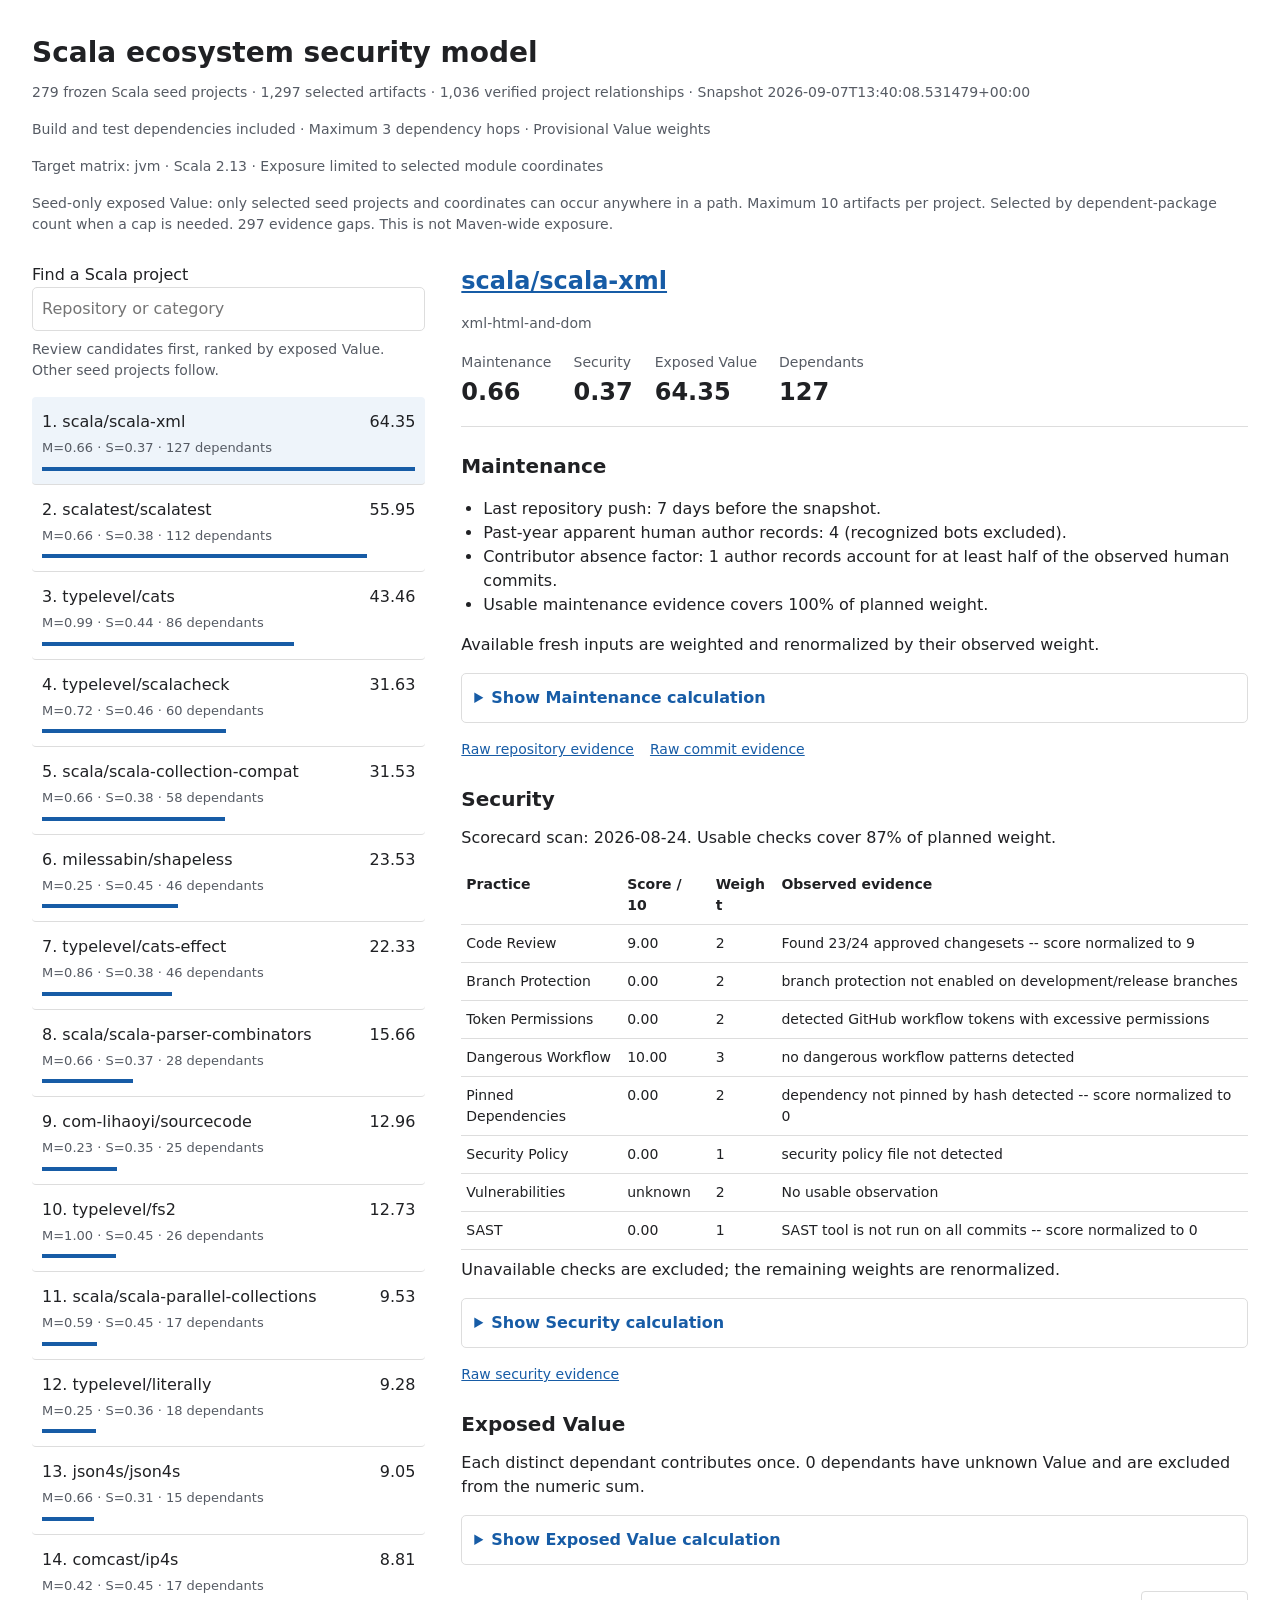
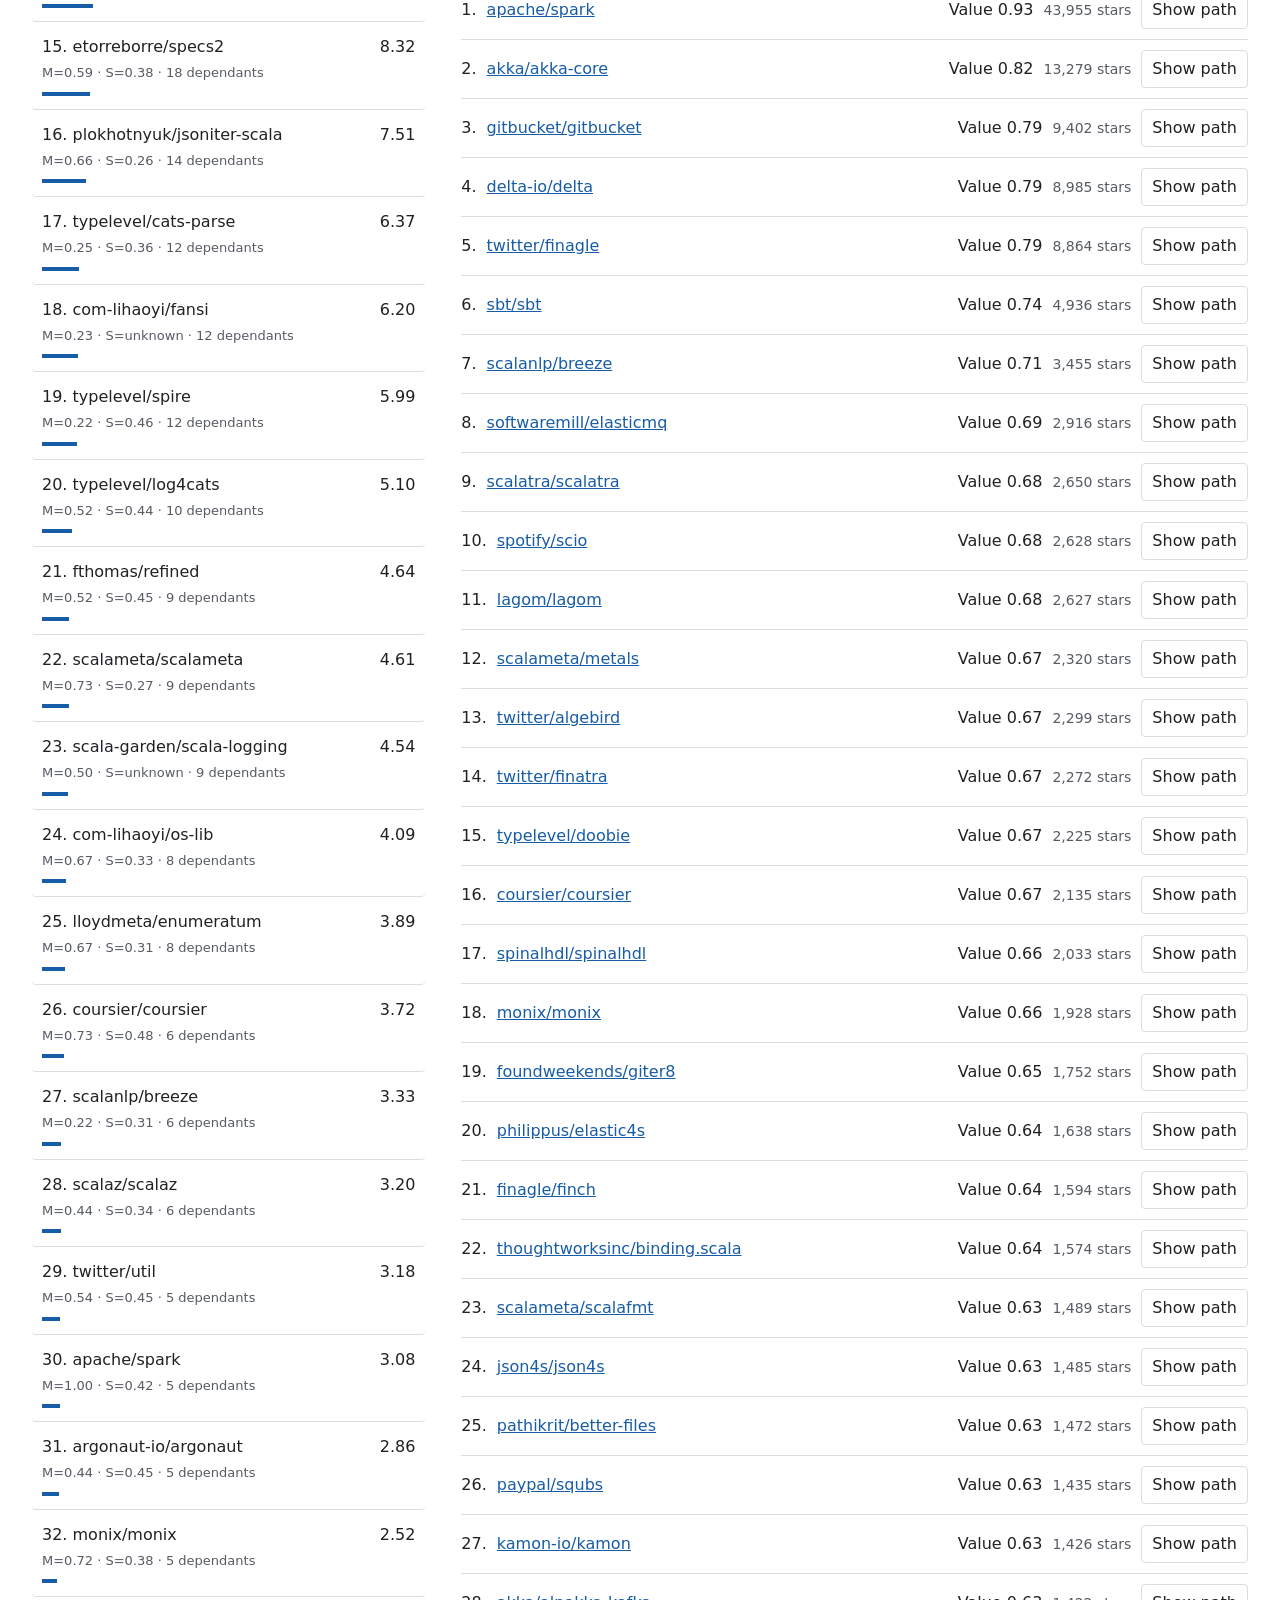
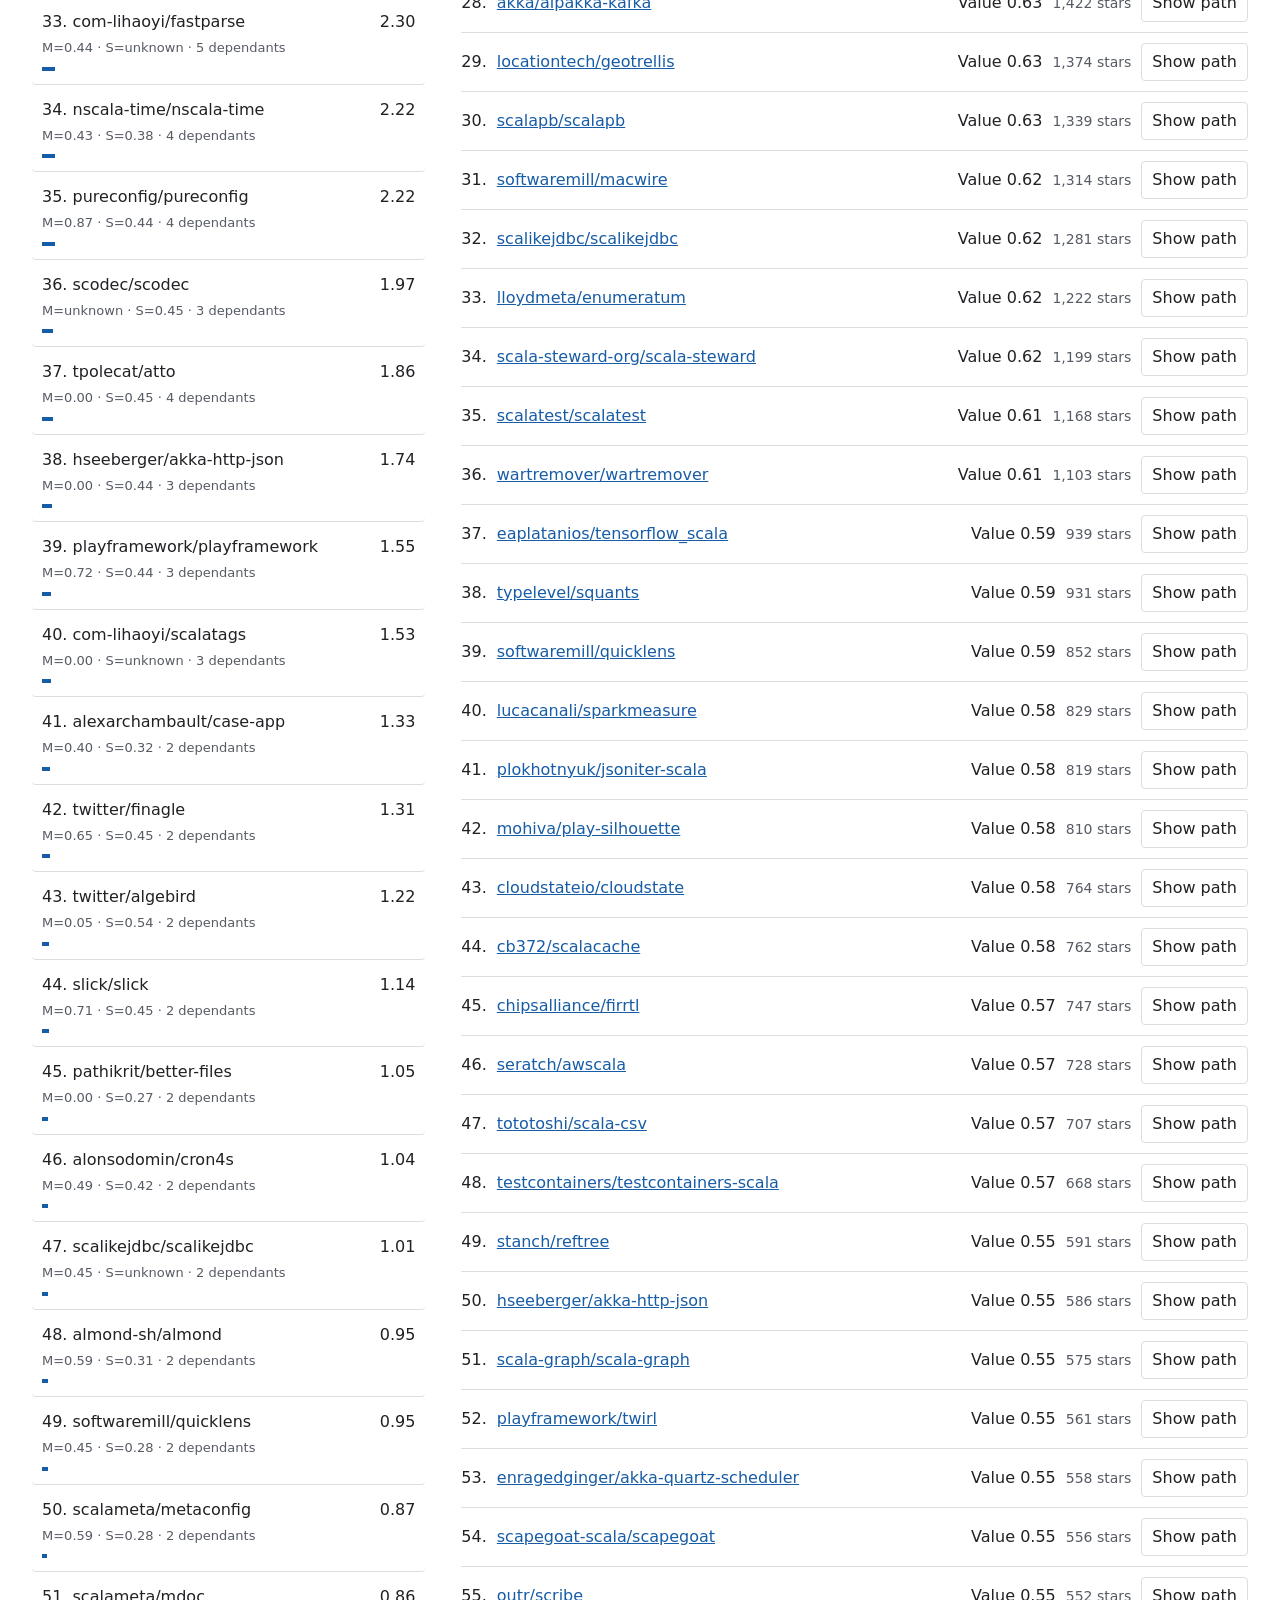
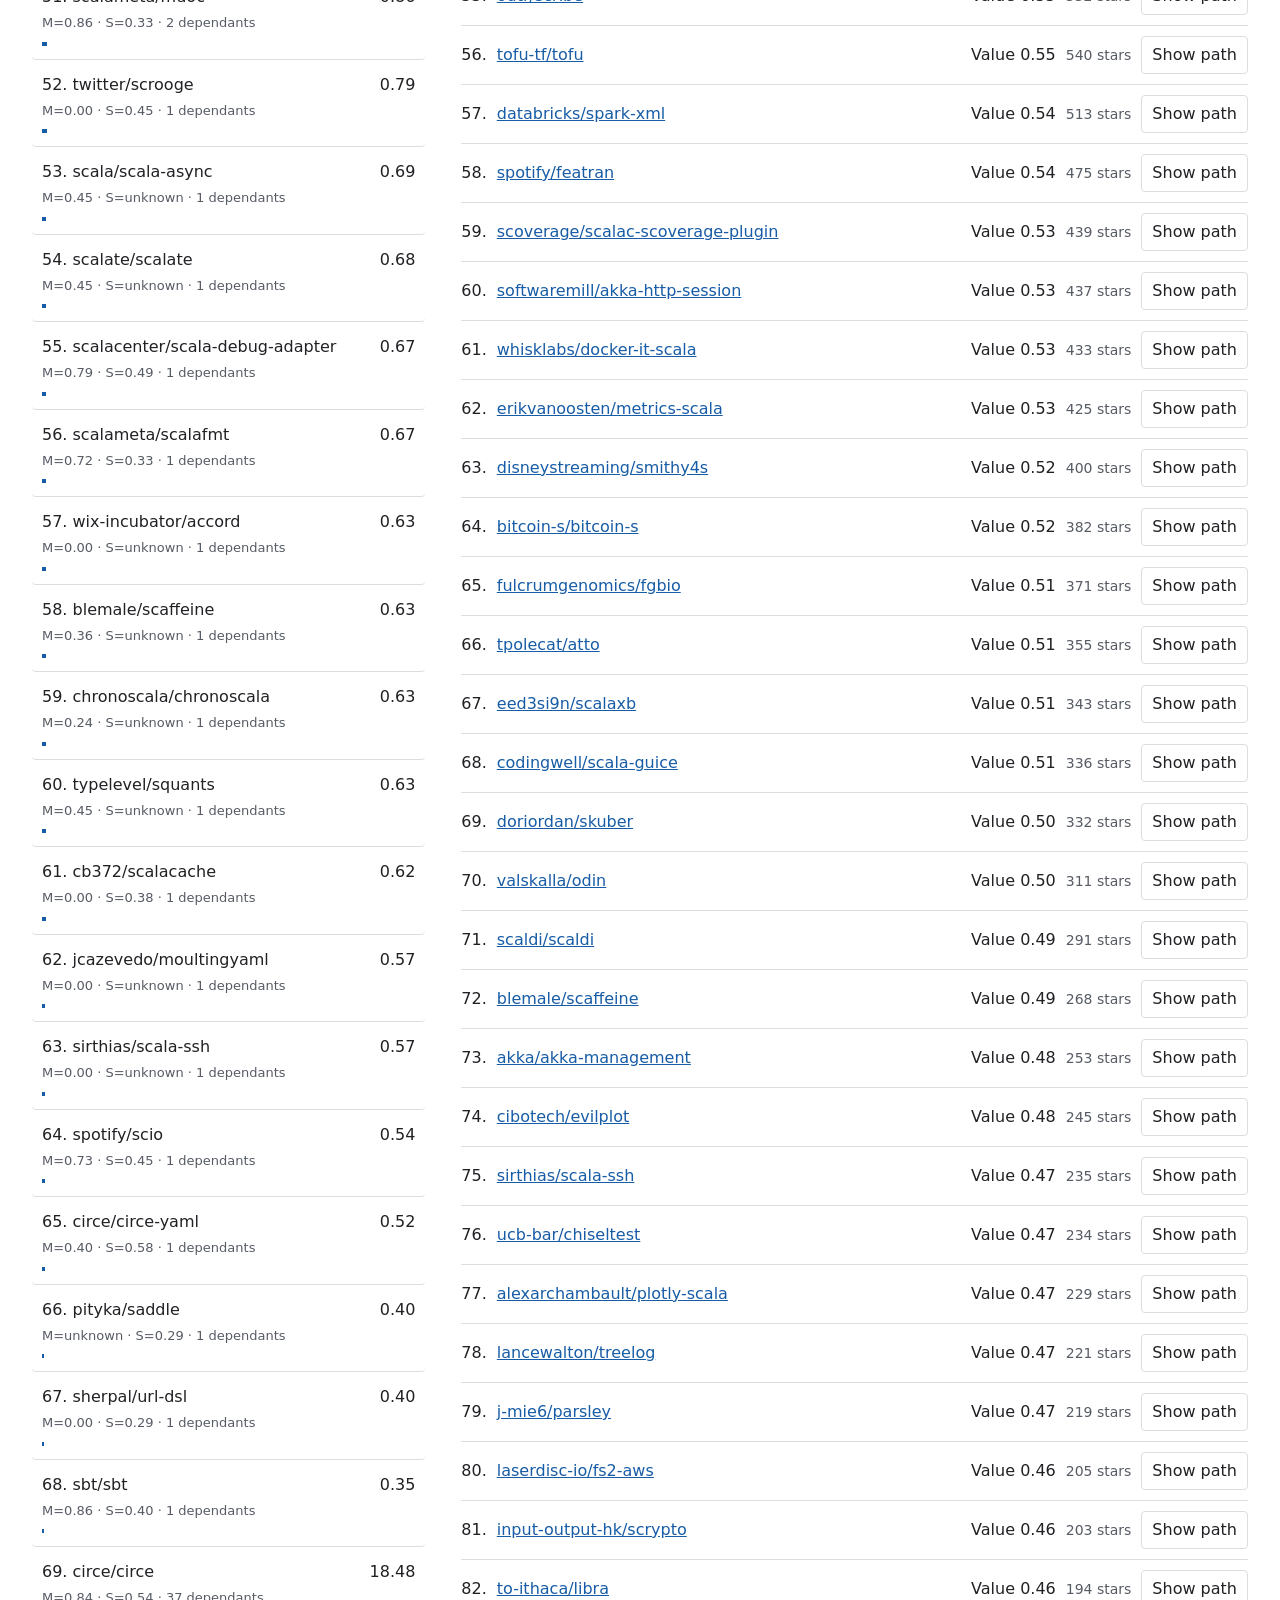
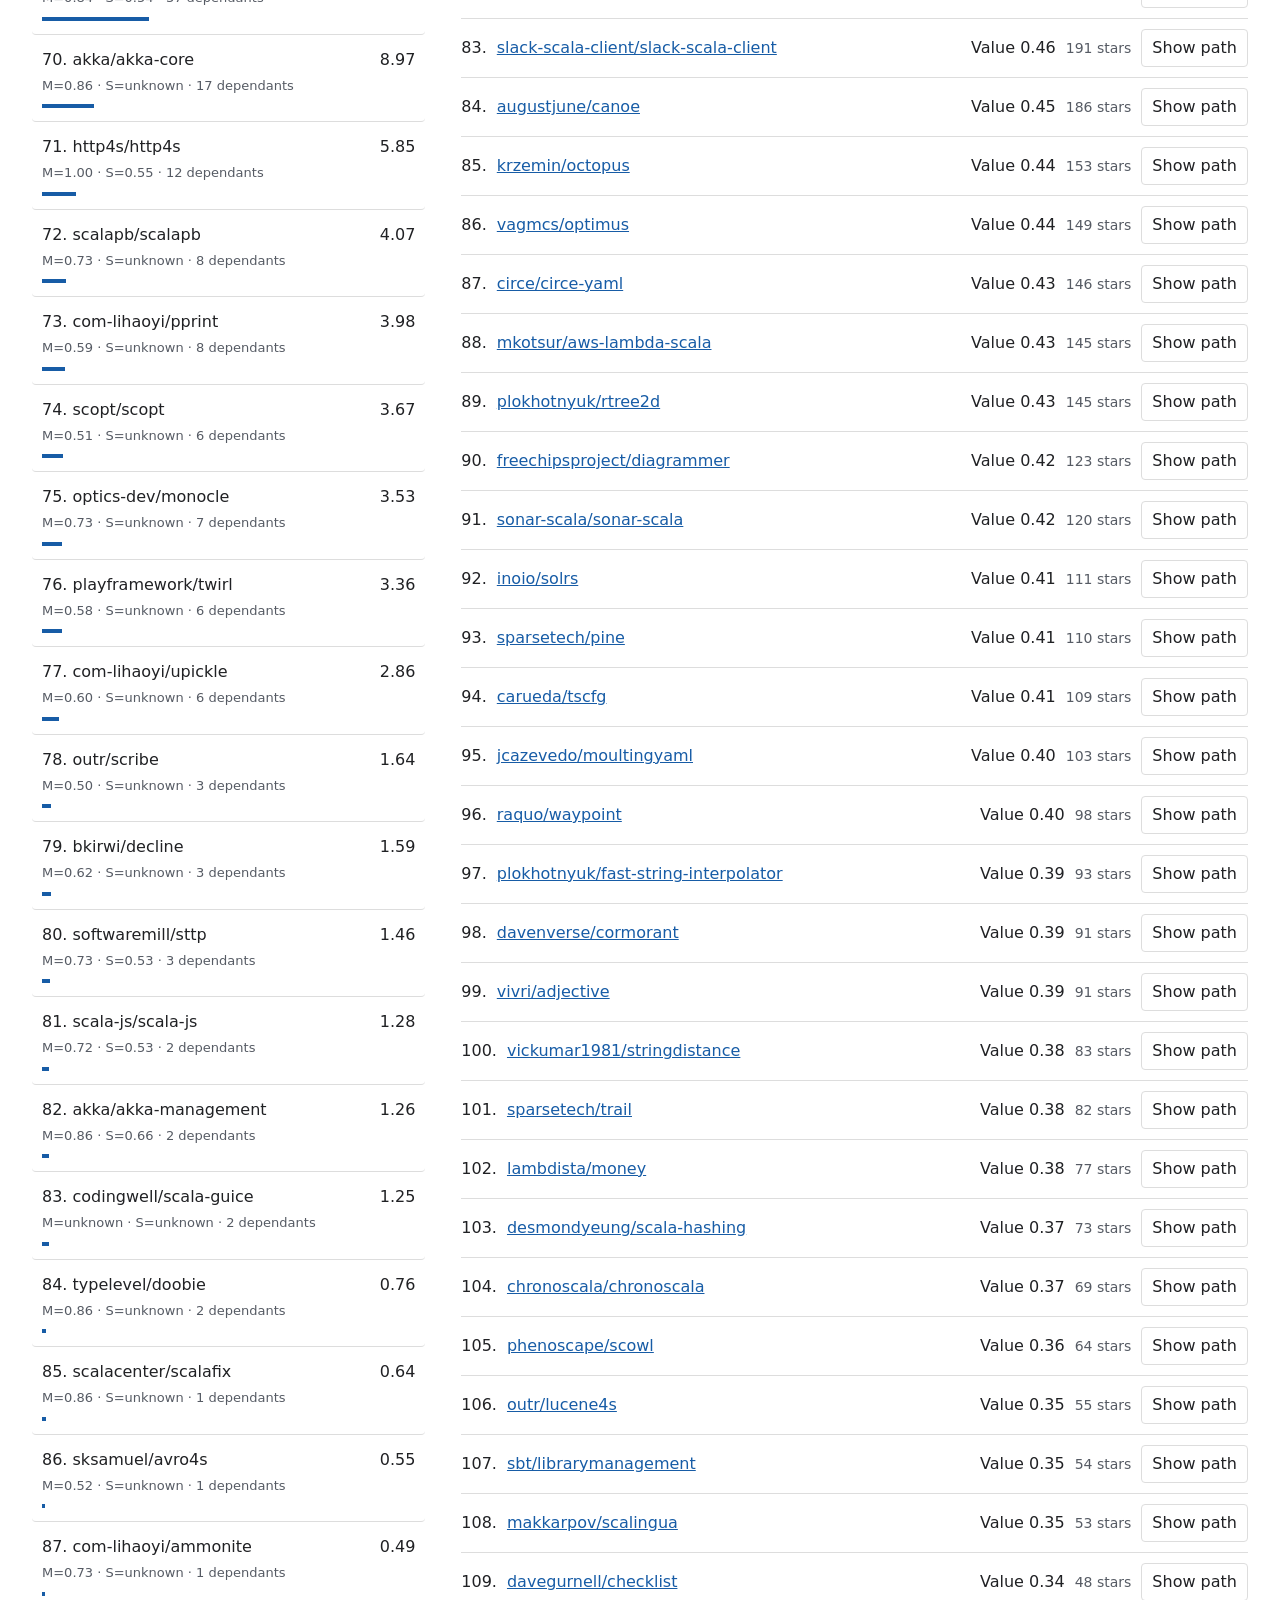
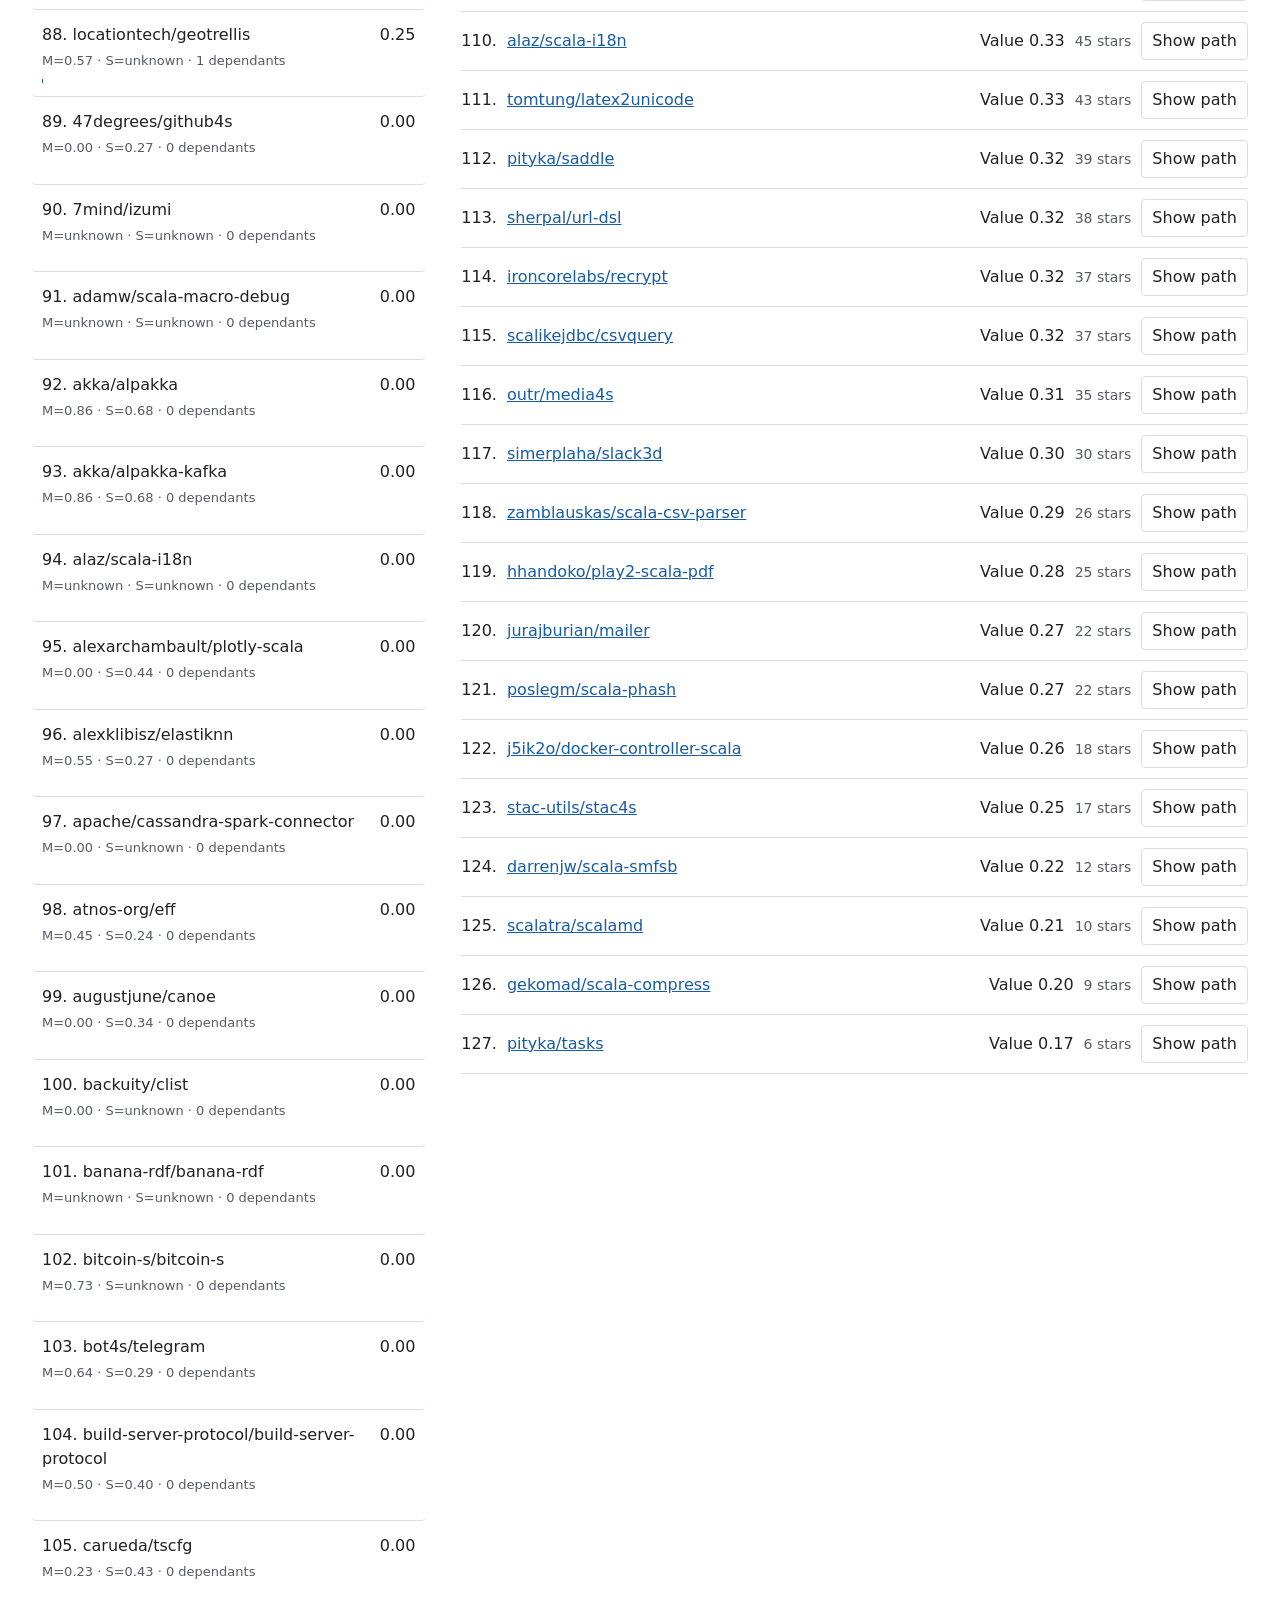
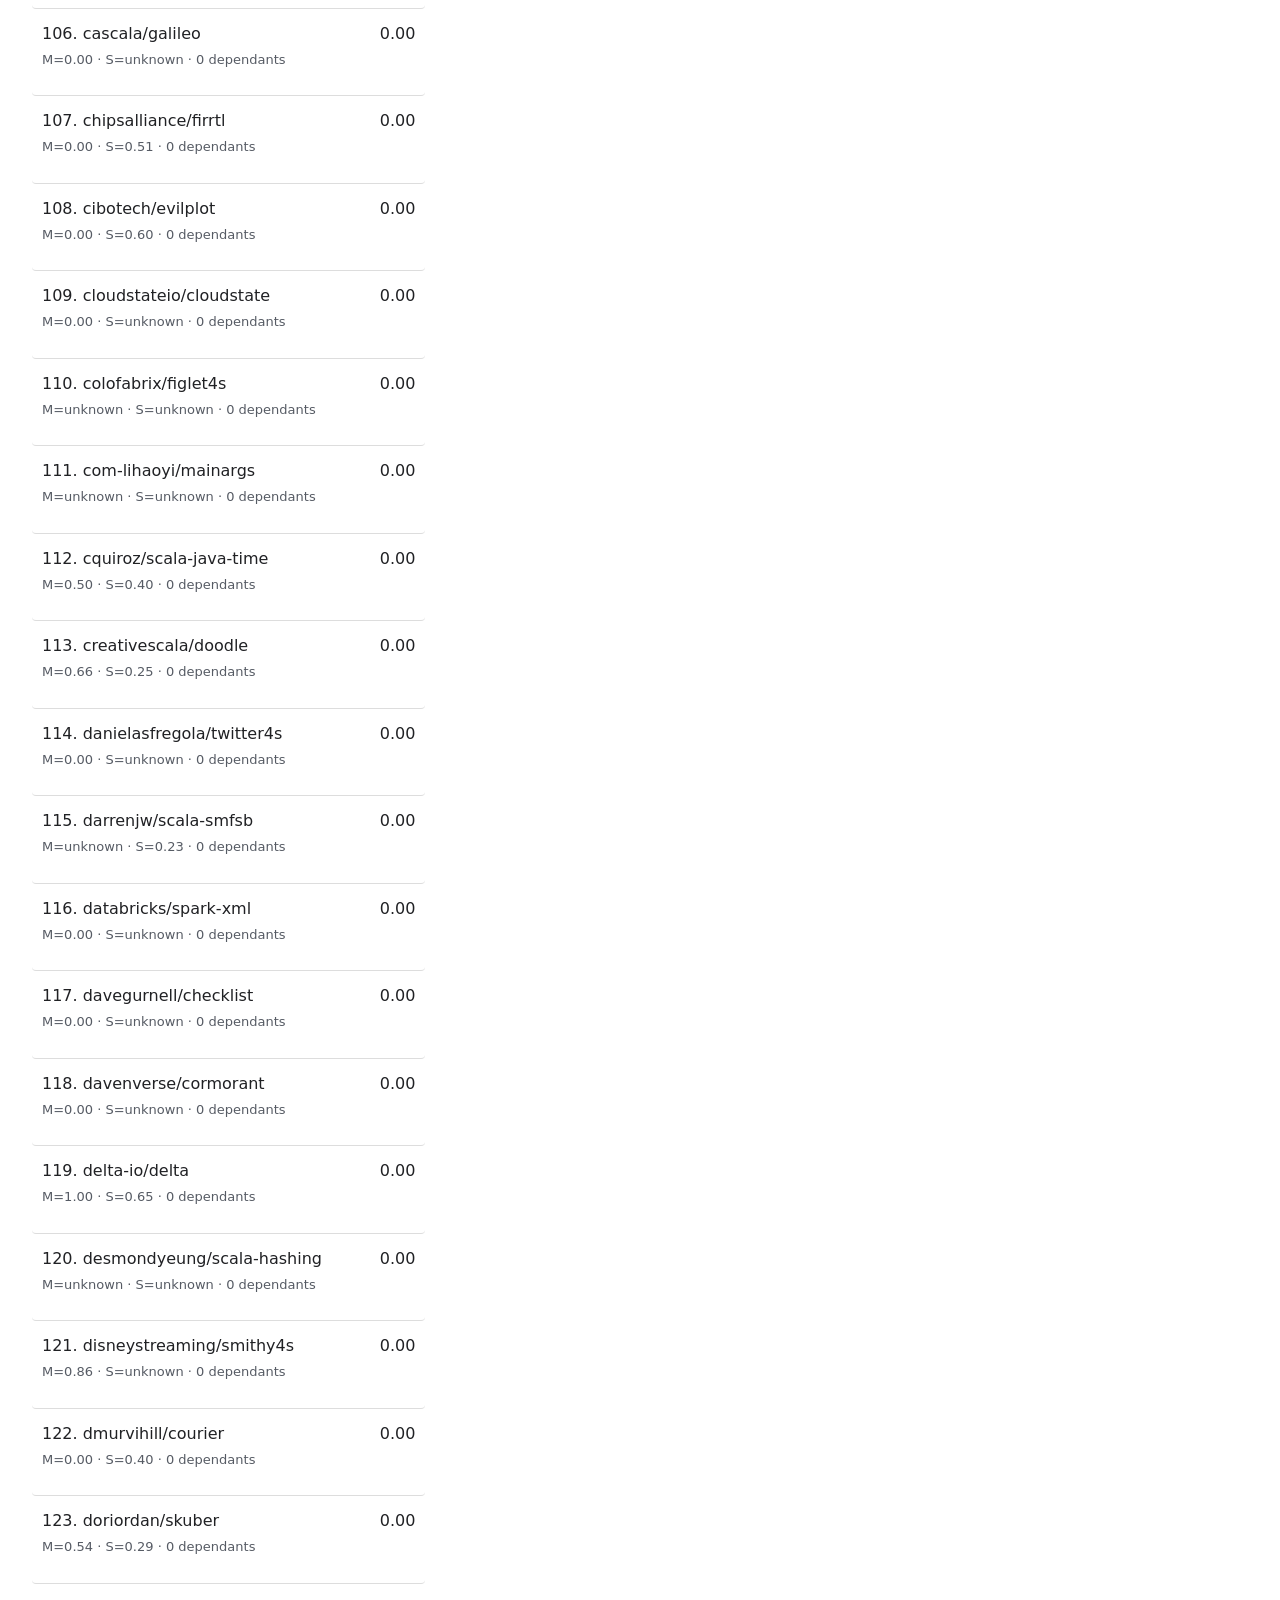
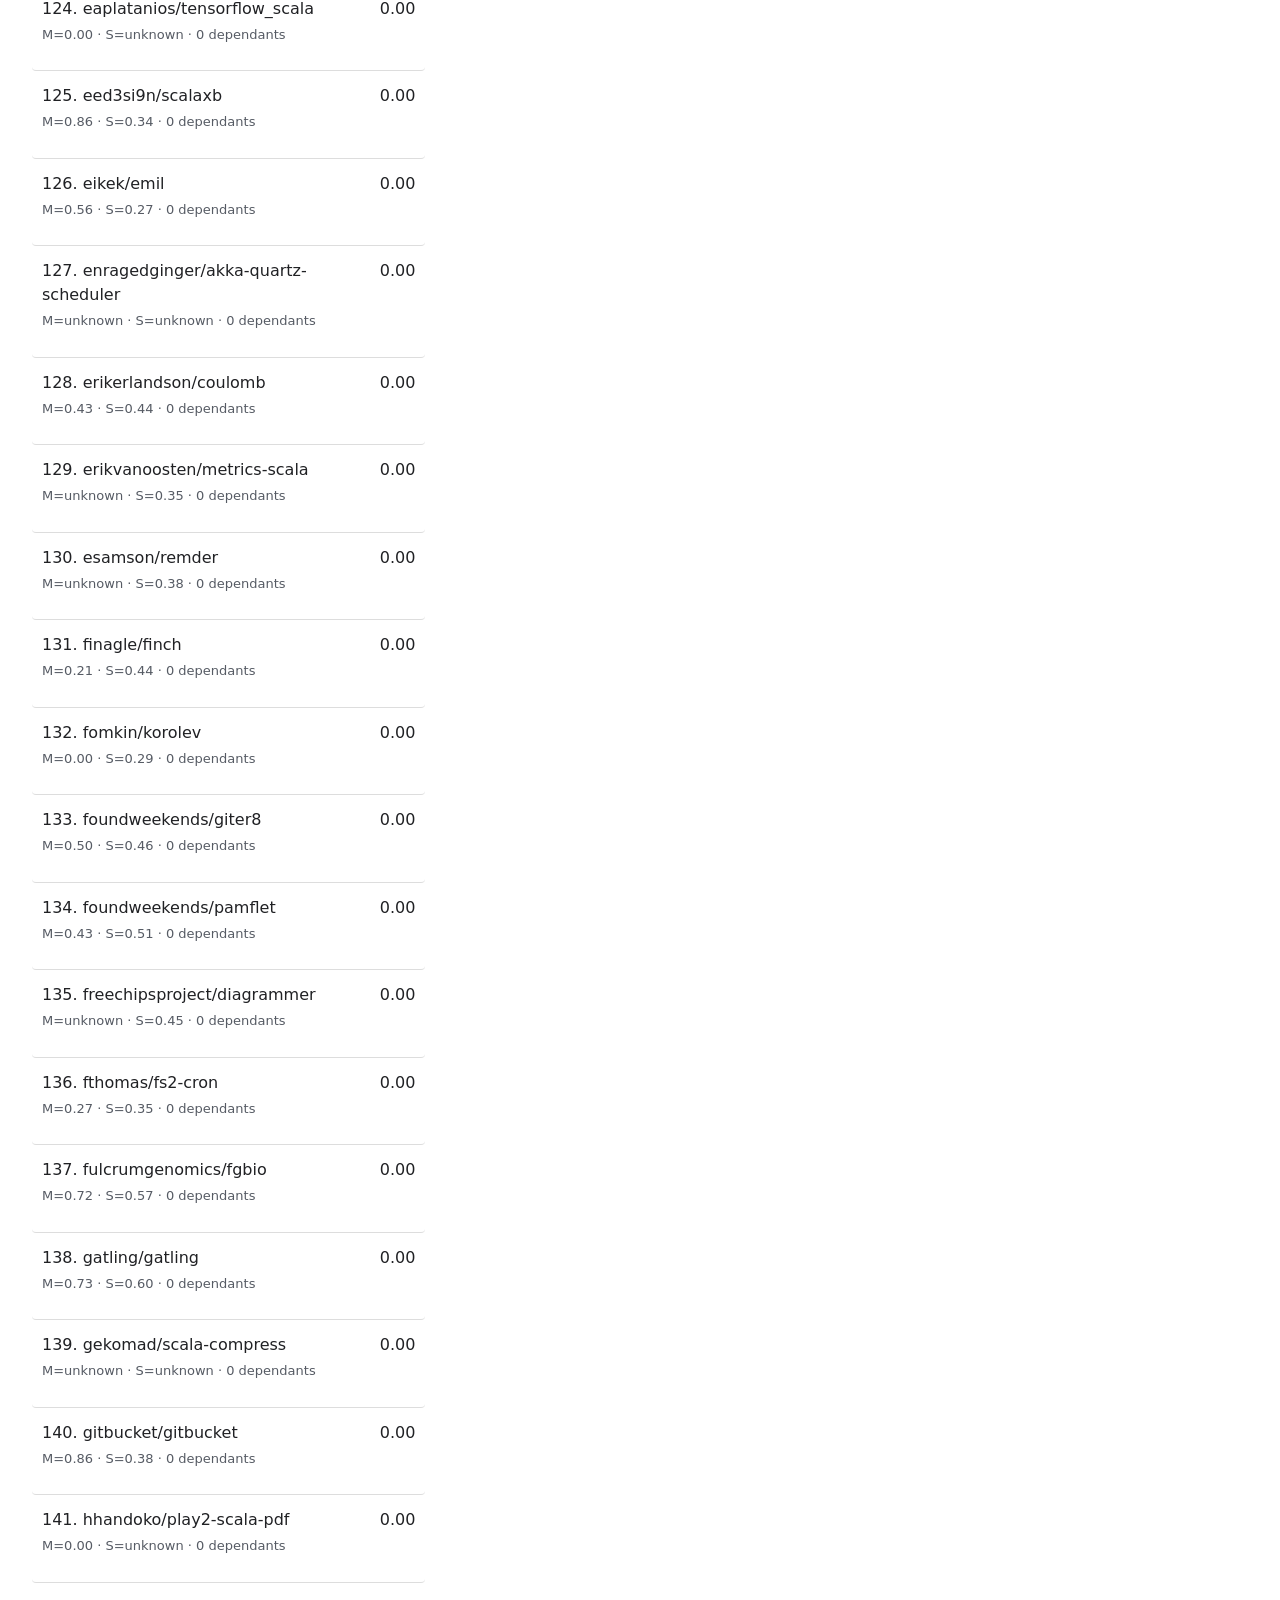
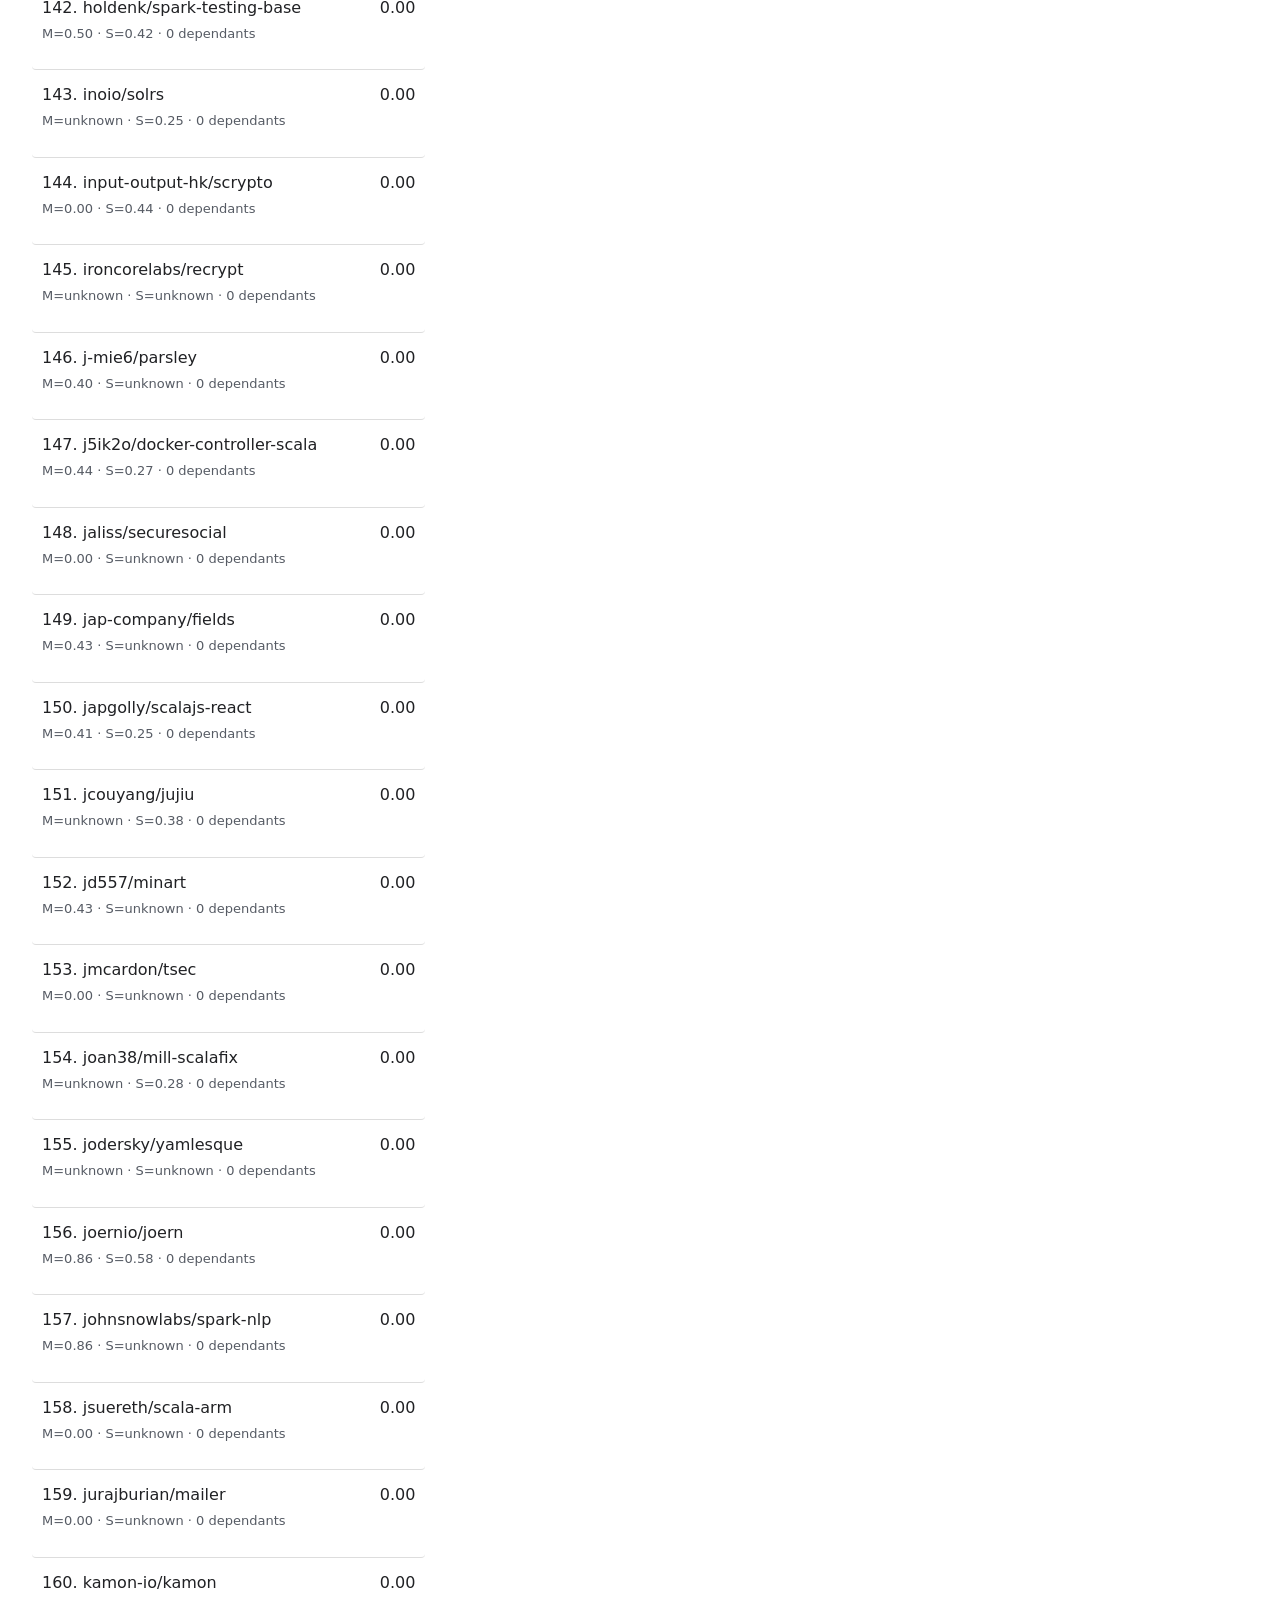
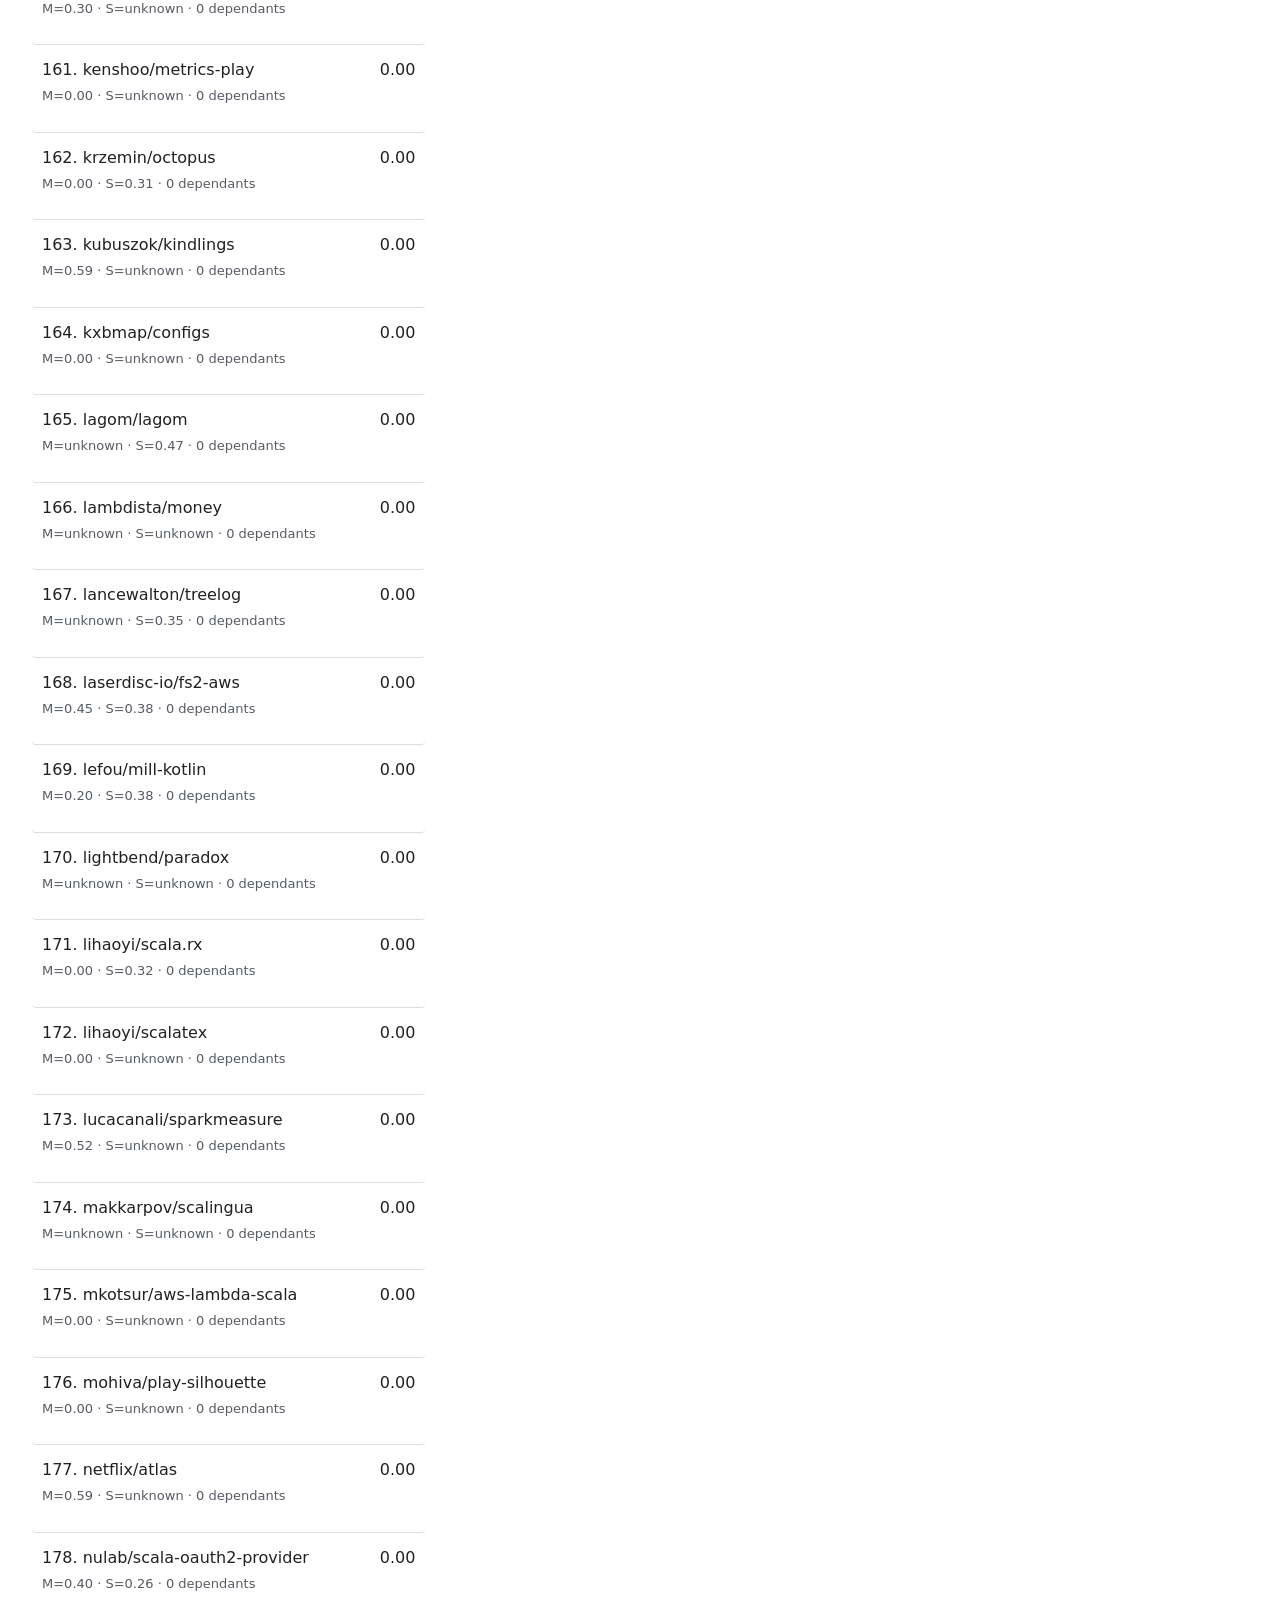
==== site/index.html @ a50b74a7 "Publish reviewed report with GitHub Pages Actions" ====
<!doctype html>
<html lang="en">
<head>
<meta charset="utf-8"><meta name="viewport" content="width=device-width,initial-scale=1">
<meta name="referrer" content="no-referrer">
<title>Scala ecosystem security model</title>
<style>
:root{color-scheme:light dark;--bg:light-dark(#fff,#181818);--fg:light-dark(#202124,#f1f1f1);--muted:light-dark(#565b64,#b7bbc3);--line:light-dark(#ddd,#414141);--accent:light-dark(#175ca6,#82baff);--selected:light-dark(#eef4fa,#253342)}
*{box-sizing:border-box}body{margin:0;background:var(--bg);color:var(--fg);font:16px/1.5 system-ui,sans-serif}main{max-width:1440px;margin:auto;padding:32px}h1{font-size:28px;margin:0 0 8px}h2{font-size:24px;margin:0 0 14px;overflow-wrap:anywhere}h3{font-size:20px;margin:24px 0 12px}p{margin:8px 0 16px}a{color:var(--accent);overflow-wrap:anywhere}button,input{font:inherit;color:inherit}button{cursor:pointer}input{background:var(--bg);border:1px solid var(--line);border-radius:5px;padding:9px;width:100%}.meta,.secondary{color:var(--muted);font-size:14px}.layout{display:grid;grid-template-columns:minmax(240px,1fr) minmax(0,2fr);gap:36px;margin-top:28px}section,aside{min-width:0}.ranking{list-style:none;padding:0}.rank-button{width:100%;text-align:left;background:none;border:0;border-bottom:1px solid var(--line);padding:13px 10px;border-radius:4px}.rank-button[aria-pressed=true]{background:var(--selected)}.rank-line{display:flex;justify-content:space-between;gap:12px}.repo-name{overflow-wrap:anywhere}.bar{height:4px;background:var(--accent);margin-top:9px}.metrics{display:flex;flex-wrap:wrap;gap:22px;border-bottom:1px solid var(--line);padding-bottom:16px}.metrics strong{display:block;font-size:24px;font-variant-numeric:tabular-nums}.metrics span{font-size:14px;color:var(--muted)}.evidence{padding-left:22px}.calculation{margin:16px 0;border:1px solid var(--line);border-radius:5px;padding:12px}.calculation summary{cursor:pointer;color:var(--accent);font-weight:600}.calculation summary:focus-visible{outline:2px solid var(--accent);outline-offset:3px}.symbols{margin:12px 0;padding-left:22px}.formula{overflow-x:auto;padding:10px 0;font-size:18px}math{font-family:math;font-size:1.1em}table{width:100%;border-collapse:collapse;font-size:14px}th,td{padding:8px 5px;border-bottom:1px solid var(--line);text-align:left;vertical-align:top;overflow-wrap:anywhere}.source-links{display:flex;gap:16px;flex-wrap:wrap;margin:14px 0}.beneficiaries{list-style:none;padding:0}.beneficiary{border-bottom:1px solid var(--line);padding:10px 0}.beneficiary-head{cursor:pointer;display:flex;gap:10px;align-items:center;flex-wrap:wrap}.beneficiary-head a{flex:1;min-width:120px}.path-toggle{border:1px solid var(--line);border-radius:4px;background:transparent;padding:6px 10px}.path{padding:12px 0 2px 20px;overflow-wrap:anywhere}.path li{margin-bottom:12px}.number{font-variant-numeric:tabular-nums;white-space:nowrap}.empty{padding:20px 0;color:var(--muted)}footer{margin-top:40px;border-top:1px solid var(--line);padding-top:16px}.category{display:block;color:var(--muted);font-size:13px;margin-top:4px}[hidden]{display:none!important}button:focus-visible,a:focus-visible{outline:2px solid var(--accent);outline-offset:3px}
@media(max-width:760px){main{padding:18px}.layout{grid-template-columns:1fr;gap:22px}.ranking{max-height:330px;overflow-y:auto}h1{font-size:24px}.metrics{gap:18px}table{font-size:13px}.formula{font-size:16px}}
</style>
</head>
<body><main>
<header><h1>Scala ecosystem security model</h1><p class="meta" id="summary"></p><p class="meta">Build and test dependencies included · Maximum 3 dependency hops · Provisional Value weights</p><p class="meta" id="matrix"></p><p class="meta" id="coverage"></p></header>
<div class="layout"><aside aria-label="Ranked Scala projects"><label for="search">Find a Scala project</label><input id="search" type="search" placeholder="Repository or category"><p class="secondary" id="rank-note"></p><ol id="ranking" class="ranking"></ol></aside><section id="detail" aria-live="polite"></section></div>
<footer class="secondary">A curated assessment cohort. Low scores identify evidence for review, not confirmed vulnerabilities. Source data: ecosyste.ms (CC BY-SA 4.0), Scaladex, Maven Central POMs and OpenSSF Scorecard. Snapshot and calculation details are available in the accompanying methodology.</footer>
</main>
<script id="data" type="application/json">{"projects":[["47degrees/github4s",231,0.4730971860532399],["7mind/izumi",629,0.5598676235983088],["adamw/scala-macro-debug",81,0.38276243801517623],["akka/akka-core",13279,0.8246388987377344],["akka/akka-management",253,0.48096632556403407],["akka/alpakka",1268,0.6206917852956019],["akka/alpakka-kafka",1422,0.6306404322522761],["alaz/scala-i18n",45,0.33255127748738955],["alexarchambault/case-app",311,0.4988304855272004],["alexarchambault/plotly-scala",229,0.47234515693177953],["alexklibisz/elastiknn",395,0.5195385859218767],["almond-sh/almond",1625,0.6422235504261108],["alonsodomin/cron4s",130,0.4234538913256152],["apache/cassandra-spark-connector",1955,0.6582731983243401],["apache/spark",43955,0.9286028263723],["argonaut-io/argonaut",544,0.5472788250973576],["atnos-org/eff",587,0.5538749841279346],["augustjune/canoe",186,0.4543679266503065],["backuity/clist",105,0.4050608212233542],["banana-rdf/banana-rdf",298,0.4951338075992754],["bitcoin-s/bitcoin-s",382,0.5166393060487687],["bkirwi/decline",678,0.5663734629128208],["blemale/scaffeine",268,0.4859500339117556],["bot4s/telegram",432,0.5272971212685029],["build-server-protocol/build-server-protocol",546,0.5475969896323625],["carueda/tscfg",109,0.40827818240749475],["cascala/galileo",72,0.3726642483336563],["cb372/scalacache",762,0.5765044068481144],["chipsalliance/firrtl",747,0.5747798203279799],["chronoscala/chronoscala",69,0.3690192874783735],["cibotech/evilplot",245,0.47818660607514385],["circe/circe",2541,0.6810345177074895],["circe/circe-yaml",146,0.4334630904502611],["cloudstateio/cloudstate",764,0.5767317860903637],["codingwell/scala-guice",336,0.5055255410825572],["colofabrix/figlet4s",38,0.3182126450106902],["com-lihaoyi/ammonite",2630,0.6840235754847827],["com-lihaoyi/fansi",237,0.475314978560022],["com-lihaoyi/fastparse",1135,0.6110751355045351],["com-lihaoyi/mainargs",213,0.466082349837877],["com-lihaoyi/os-lib",739,0.573845845512519],["com-lihaoyi/pprint",248,0.47923945315912847],["com-lihaoyi/scalatags",773,0.57774769031382],["com-lihaoyi/sourcecode",543,0.5471193047202221],["com-lihaoyi/upickle",766,0.5769585716524539],["comcast/ip4s",232,0.4734707729557719],["coursier/coursier",2135,0.6659196712637185],["cquiroz/scala-java-time",130,0.4234538913256152],["creativescala/doodle",348,0.5085646436604078],["danielasfregola/twitter4s",256,0.4819862060204529],["darrenjw/scala-smfsb",12,0.22278847695072257],["databricks/spark-xml",513,0.5421921528592896],["davegurnell/checklist",48,0.3380389223902935],["davenverse/cormorant",91,0.3927572243262263],["delta-io/delta",8985,0.7907125960506008],["desmondyeung/scala-hashing",73,0.3738460192292924],["disneystreaming/smithy4s",400,0.5206284223141956],["dmurvihill/courier",221,0.46927018728925995],["doriordan/skuber",332,0.5044884085103909],["eaplatanios/tensorflow_scala",939,0.5946250542377625],["eed3si9n/scalaxb",343,0.5073112478715581],["eikek/emil",50,0.3415137385860061],["enragedginger/akka-quartz-scheduler",558,0.5494818843057705],["erikerlandson/coulomb",152,0.43693790664597376],["erikvanoosten/metrics-scala",425,0.5258814630479925],["esamson/remder",2,0.09542416805996766],["etorreborre/specs2",734,0.573256969894651],["finagle/finch",1594,0.6405515811053877],["fomkin/korolev",574,0.5519330895373328],["foundweekends/giter8",1752,0.6487558197194312],["foundweekends/pamflet",123,0.41868397336998675],["freechipsproject/diagrammer",123,0.41868397336998675],["fthomas/fs2-cron",137,0.4279754455473572],["fthomas/refined",1733,0.6478092559508812],["fulcrumgenomics/fgbio",371,0.5141081414299543],["gatling/gatling",6954,0.7684587593941528],["gekomad/scala-compress",9,0.1999998262832267],["gitbucket/gitbucket",9402,0.7946525969986811],["hhandoko/play2-scala-pdf",25,0.2829944237895593],["holdenk/spark-testing-base",1555,0.6384013640251273],["hseeberger/akka-http-json",586,0.5537271392906455],["http4s/http4s",2624,0.6838252675882843],["inoio/solrs",111,0.4098432485504936],["input-output-hk/scrypto",203,0.46192563226367955],["ironcorelabs/recrypt",37,0.3159564448884531],["j-mie6/parsley",219,0.4684841292463315],["j5ik2o/docker-controller-scala",18,0.25575049804961636],["jaliss/securesocial",1186,0.6148896097072597],["jap-company/fields",49,0.3397937057276167],["japgolly/scalajs-react",1657,0.6439163459470157],["jcazevedo/moultingyaml",103,0.4034063174672327],["jcouyang/jujiu",58,0.3541700947017314],["jd557/minart",62,0.359867797315082],["jmcardon/tsec",350,0.5090609811306255],["joan38/mill-scalafix",39,0.3204117199609002],["jodersky/yamlesque",6,0.16901946119514674],["joernio/joern",3467,0.708015202789718],["johnsnowlabs/spark-nlp",4159,0.7238180374281329],["json4s/json4s",1485,0.6344032108520389],["jsuereth/scala-arm",543,0.5471193047202221],["jurajburian/mailer",22,0.2723453306485528],["kamon-io/kamon",1426,0.6308842466465752],["kenshoo/metrics-play",162,0.442437136586699],["krzemin/octopus",153,0.4375037641582515],["kubuszok/kindlings",68,0.3677694987085205],["kxbmap/configs",164,0.4434964036286256],["lagom/lagom",2627,0.683924478131265],["lambdista/money",77,0.3784185918495269],["lancewalton/treelog",221,0.46927018728925995],["laserdisc-io/fs2-aws",205,0.46277304211628334],["lefou/mill-kotlin",30,0.2982720796923133],["lightbend/paradox",251,0.48027969099275547],["lihaoyi/scala.rx",986,0.5988629103708134],["lihaoyi/scalatex",292,0.4933730955345388],["lloydmeta/enumeratum",1222,0.6174847550694952],["locationtech/geotrellis",1374,0.6276599944574379],["lucacanali/sparkmeasure",829,0.5838151113823875],["makkarpov/scalingua",53,0.3464784510187397],["milessabin/shapeless",3400,0.7063207128872357],["mkotsur/aws-lambda-scala",145,0.43287019517249303],["mohiva/play-silhouette",810,0.581803665496515],["monix/monix",1928,0.6570658748114631],["netflix/atlas",3564,0.710411289785256],["nscala-time/nscala-time",866,0.5876033091120445],["nulab/scala-oauth2-provider",541,0.5467993823661431],["optics-dev/monocle",1698,0.6460381146350382],["outr/lucene4s",55,0.34963730171165697],["outr/media4s",35,0.31126022979760876],["outr/scribe",552,0.5485445498035798],["pathikrit/better-files",1472,0.6336399989985678],["paypal/squbs",1435,0.6314303395305741],["phenoscape/scowl",64,0.3625823563951125],["philippus/elastic4s",1638,0.6429152322878166],["philwalk/pallet",0,0.0],["pityka/nspl",101,0.4017196854248428],["pityka/pairwisealignment",3,0.12041189367767345],["pityka/saddle",39,0.3204117199609002],["pityka/tasks",6,0.16901946119514674],["playframework/play-mailer",252,0.4806236867728208],["playframework/playframework",12621,0.8202249227329979],["playframework/twirl",561,0.5499467854384921],["plokhotnyuk/fast-string-interpolator",93,0.3946252279545357],["plokhotnyuk/jsoniter-scala",819,0.5827622642984028],["plokhotnyuk/rtree2d",145,0.43287019517249303],["poslegm/scala-phash",22,0.2723453306485528],["profunktor/http4s-jwt-auth",130,0.4234538913256152],["pureconfig/pureconfig",1539,0.6375035904414782],["purplekingdomgames/indigo",713,0.5707391466199896],["raquo/waypoint",98,0.3991266922442033],["rtyley/bfg-repo-cleaner",12180,0.8171358788872654],["ruippeixotog/scala-scraper",732,0.573020297211608],["sake92/hepek",112,0.41061533204252143],["sake92/scalajs-router",5,0.15563011489880438],["sake92/stone",5,0.15563011489880438],["sbt/librarymanagement",54,0.348072235568658],["sbt/sbt",4936,0.7386919838274095],["sbt/zinc",351,0.5093080903184516],["scala-garden/mima",481,0.5366089415574958],["scala-garden/scala-logging",924,0.5932278312792355],["scala-graph/scala-graph",575,0.5520840171529556],["scala-js/scala-js",4710,0.7346219827662902],["scala-native/scala-native",4687,0.7341968828898856],["scala-steward-org/scala-steward",1199,0.6158357143040946],["scala-thera/thera",52,0.3448548743845175],["scala/scala",14572,0.8327090697020704],["scala/scala-async",1161,0.6130406931331444],["scala/scala-collection-compat",210,0.4648560872926902],["scala/scala-collection-contrib",112,0.41061533204252143],["scala/scala-parallel-collections",219,0.4684841292463315],["scala/scala-parser-combinators",678,0.5663734629128208],["scala/scala-xml",319,0.5010295604774103],["scala/scala3",6297,0.7598398712748784],["scala/toolkit",95,0.3964539022541513],["scalacenter/scala-debug-adapter",66,0.36521464332034276],["scalacenter/scalac-profiling",131,0.42411441786190907],["scalacenter/scalafix",874,0.5884010995283167],["scalafx/scalafx",701,0.5692669279694622],["scalalandio/chimney",1255,0.6197973895337548],["scalalandio/pulp",31,0.3010297341941836],["scalameta/mdoc",402,0.5210605566430357],["scalameta/metabrowse",109,0.40827818240749475],["scalameta/metaconfig",44,0.33064221556432527],["scalameta/metals",2320,0.6731344434169582],["scalameta/scalafmt",1489,0.6346367024467752],["scalameta/scalameta",1155,0.6125910347297504],["scalanlp/breeze",3455,0.70771413205176],["scalapb/scalapb",1339,0.6254204164424062],["scalate/scalate",607,0.5567802322438],["scalatest/scalatest",1168,0.6135623693015301],["scalatra/scalamd",10,0.208278356124268],["scalatra/scalatra",2650,0.6846813508429271],["scalaz/scalaz",4673,0.7339371041247603],["scaldi/scaldi",291,0.49307614201132977],["scalikejdbc/csvquery",37,0.3159564448884531],["scalikejdbc/scalikejdbc",1281,0.6215770651442802],["scapegoat-scala/scapegoat",556,0.5491705620336413],["scodec/scodec",816,0.5824439054046643],["scopt/scopt",1443,0.6319128897769062],["scoverage/scalac-scoverage-plugin",439,0.5286900760851682],["seratch/awscala",728,0.5725450083598059],["shadaj/slinky",671,0.565473363449298],["sherpal/url-dsl",38,0.3182126450106902],["simerplaha/slack3d",30,0.2982720796923133],["simplexspatial/osm4scala",89,0.390848162403162],["sirthias/scala-ssh",235,0.4745819883794049],["sirthias/spliff",60,0.3570656568604152],["sksamuel/avro4s",730,0.5727829778810863],["slack-scala-client/slack-scala-client",191,0.456659849092988],["slick/slick",2664,0.685138847571452],["softwaremill/akka-http-session",437,0.5282943632324607],["softwaremill/elasticmq",2916,0.6929866839067704],["softwaremill/macwire",1314,0.6237846087554374],["softwaremill/quicklens",852,0.5861892970784962],["softwaremill/sttp",1502,0.6353912442263187],["sonar-scala/sonar-scala",120,0.416556712248536],["sovt/spata",38,0.3182126450106902],["sparsetech/pine",110,0.4090642404504232],["sparsetech/trail",82,0.3838152850991609],["spinalhdl/spinalhdl",2033,0.6616696150012934],["spinoco/fs2-mail",44,0.33064221556432527],["spotify/featran",475,0.5355209253988586],["spotify/scio",2628,0.6839575231462866],["springernature/fs2-pdf",13,0.22922540803398345],["stac-utils/stac4s",17,0.251054282958772],["stanch/reftree",591,0.5544638597458025],["taig/babel",39,0.3204117199609002],["testcontainers/testcontainers-scala",668,0.5650847327296563],["thoughtworksinc/binding.scala",1574,0.639455556203862],["to-ithaca/libra",194,0.45800652445508017],["tofu-tf/tofu",540,0.5466389782191041],["tomasmikula/nutcracker",22,0.2723453306485528],["tomtung/latex2unicode",43,0.32869024980194145],["tototoshi/scala-csv",707,0.5700061564393725],["tpolecat/atto",355,0.5102895563649141],["twitter/algebird",2299,0.6723449832150062],["twitter/finagle",8864,0.7895350622093746],["twitter/finatra",2272,0.671319304047371],["twitter/scrooge",794,0.580072921888875],["twitter/util",2721,0.6869770274757822],["typelevel/bobcats",26,0.28627250417990296],["typelevel/cats",5456,0.7473901415850464],["typelevel/cats-collections",563,0.5502553428533401],["typelevel/cats-effect",2236,0.6699326149261596],["typelevel/cats-parse",245,0.47818660607514385],["typelevel/cats-time",94,0.39554437749400634],["typelevel/doobie",2225,0.6695044504784686],["typelevel/feral",195,0.4584508160679669],["typelevel/fs2",2452,0.6779389207939567],["typelevel/kind-projector",923,0.5931338790570558],["typelevel/laika",455,0.5317925066260942],["typelevel/literally",113,0.41138061294842077],["typelevel/log4cats",416,0.5240267558331705],["typelevel/scalacheck",1964,0.6586719388299728],["typelevel/simulacrum",926,0.5934154313973818],["typelevel/skunk",1666,0.6443865602613449],["typelevel/spire",1772,0.6497411827649846],["typelevel/squants",931,0.5938826666334454],["ucb-bar/chiseltest",234,0.47421316056008894],["ucb-bar/dsptools",243,0.47747755053808866],["udashframework/udash-core",451,0.5310272257201949],["unibas-gravis/scalismo",268,0.4859500339117556],["uuverifiers/ostrich",55,0.34963730171165697],["vagmcs/optimus",149,0.4352178737875843],["valskalla/odin",311,0.4988304855272004],["vickumar1981/stringdistance",83,0.3848555229327878],["virtuslab/inkuire",93,0.3946252279545357],["virtuslab/scala-cli",639,0.561235507316247],["virtuslab/scala-yaml",106,0.40587640299904026],["vivri/adjective",91,0.3927572243262263],["vlovgr/ciris",409,0.5225563174595662],["vonnagy/service-container",26,0.28627250417990296],["wartremover/wartremover",1103,0.6085932860638673],["whisklabs/docker-it-scala",433,0.5274974877262968],["wix-incubator/accord",532,0.545344968127062],["wvlet/airframe",666,0.5648246761852825],["xitrum-framework/scala-xgettext",26,0.28627250417990296],["xitrum-framework/scaposer",39,0.3204117199609002],["yakivy/jam",61,0.35847802653115],["zamblauskas/scala-csv-parser",26,0.28627250417990296]],"edges":[[1,690,"test",0],[1,612,"test",0],[2,484,"provided",1],[2,695,"test",1],[2,678,"test",1],[3,570,"compile",2],[3,612,"compile",2],[4,124,"compile",3],[5,785,"compile",4],[5,225,"compile",4],[5,190,"compile",4],[6,266,"compile",5],[7,633,"compile",6],[7,585,"compile",6],[10,640,"compile",9],[10,646,"compile",9],[10,573,"compile",9],[16,780,"compile",13],[16,811,"compile",13],[16,789,"test",13],[16,795,"test",13],[24,61,"compile",17],[26,721,"compile",19],[27,504,"compile",20],[27,397,"compile",20],[27,387,"compile",20],[27,777,"compile",20],[28,787,"compile",21],[28,782,"compile",21],[29,388,"compile",22],[29,45,"compile",22],[29,357,"compile",22],[29,777,"compile",22],[29,248,"compile",22],[29,14,"compile",22],[29,694,"test",22],[29,549,"compile",22],[30,35,"compile",23],[30,105,"compile",23],[31,614,"compile",24],[32,695,"test",25],[32,367,"compile",25],[32,594,"test",25],[34,779,"compile",26],[36,380,"compile",27],[37,614,"compile",28],[43,381,"compile",29],[43,395,"compile",29],[43,780,"compile",29],[43,320,"compile",29],[44,780,"compile",30],[44,695,"test",30],[44,362,"test",30],[54,38,"compile",31],[54,781,"compile",31],[54,799,"compile",31],[61,830,"compile",33],[61,780,"compile",33],[61,811,"compile",33],[61,616,"test",33],[62,298,"compile",34],[62,336,"compile",34],[62,732,"test",34],[62,533,"compile",34],[62,319,"compile",34],[63,479,"provided",35],[63,690,"test",35],[63,581,"compile",35],[64,776,"compile",36],[64,104,"compile",36],[64,814,"test",36],[64,683,"test",36],[65,49,"compile",37],[66,699,"test",38],[67,681,"test",39],[68,250,"test",40],[69,699,"provided",41],[70,574,"compile",42],[70,785,"compile",42],[70,418,"compile",42],[70,189,"compile",42],[71,192,"compile",43],[71,402,"compile",43],[71,503,"compile",43],[71,805,"compile",43],[72,524,"test",44],[72,511,"compile",44],[73,120,"compile",45],[74,695,"test",46],[75,689,"test",47],[75,732,"test",47],[75,738,"test",47],[75,290,"test",47],[76,597,"compile",48],[76,39,"compile",48],[76,697,"test",48],[80,801,"compile",49],[81,48,"compile",50],[82,209,"compile",51],[83,749,"compile",52],[84,389,"compile",53],[84,404,"test",53],[85,83,"compile",54],[85,777,"compile",54],[85,46,"compile",54],[86,225,"compile",55],[87,752,"compile",56],[88,621,"test",57],[88,695,"test",57],[89,234,"compile",58],[89,193,"compile",58],[89,695,"test",58],[90,681,"test",59],[92,797,"compile",60],[93,606,"test",61],[93,391,"test",61],[93,376,"compile",61],[94,628,"compile",62],[94,695,"test",62],[94,584,"compile",62],[94,653,"compile",62],[94,650,"compile",62],[95,16,"compile",63],[95,24,"compile",63],[96,753,"compile",64],[97,279,"compile",65],[97,804,"compile",65],[97,45,"compile",65],[97,366,"compile",65],[97,612,"test",65],[97,690,"test",65],[97,785,"compile",65],[98,385,"compile",66],[99,19,"compile",67],[100,688,"test",68],[101,695,"test",69],[102,692,"test",70],[103,9,"compile",71],[107,446,"test",75],[107,683,"test",75],[107,773,"test",75],[107,796,"test",75],[107,49,"compile",75],[108,708,"test",76],[109,575,"compile",77],[112,691,"test",78],[112,299,"compile",78],[114,50,"test",79],[115,690,"test",80],[116,697,"test",81],[116,383,"compile",81],[122,573,"test",82],[125,42,"test",83],[127,697,"test",84],[128,617,"compile",85],[128,681,"test",85],[129,299,"compile",86],[130,810,"compile",87],[131,780,"compile",88],[133,40,"compile",89],[134,48,"compile",90],[139,576,"compile",91],[139,699,"test",91],[140,66,"provided",92],[141,318,"compile",93],[141,583,"test",93],[141,699,"test",93],[141,842,"compile",93],[142,695,"test",94],[143,690,"test",95],[143,619,"compile",95],[143,138,"compile",95],[143,206,"compile",95],[144,683,"test",96],[144,840,"test",96],[144,49,"compile",96],[145,180,"compile",97],[145,699,"test",97],[146,674,"test",98],[146,607,"test",98],[147,320,"compile",99],[147,695,"test",99],[147,615,"test",99],[147,596,"compile",99],[148,790,"compile",100],[148,699,"test",100],[148,770,"compile",100],[148,205,"compile",100],[148,610,"test",100],[149,379,"compile",101],[150,618,"test",102],[150,686,"test",102],[151,736,"test",103],[152,293,"compile",104],[152,532,"compile",104],[153,785,"provided",105],[154,805,"provided",106],[155,569,"compile",107],[156,308,"compile",108],[156,314,"compile",108],[157,569,"compile",109],[158,695,"test",110],[158,615,"test",110],[158,839,"test",110],[158,809,"compile",110],[159,769,"compile",111],[159,616,"test",111],[160,383,"compile",112],[161,811,"compile",113],[162,122,"test",114],[163,728,"test",115],[164,691,"test",117],[164,301,"compile",117],[167,324,"compile",116],[167,322,"compile",116],[168,681,"test",118],[168,303,"compile",118],[168,586,"compile",118],[168,591,"compile",118],[168,166,"compile",118],[169,313,"compile",119],[170,567,"compile",120],[173,178,"compile",122],[173,211,"compile",122],[174,185,"compile",123],[174,573,"compile",123],[174,193,"compile",123],[178,207,"compile",125],[183,207,"compile",129],[184,571,"compile",130],[194,178,"compile",134],[194,210,"compile",134],[196,171,"provided",135],[196,104,"compile",135],[196,568,"compile",135],[198,207,"compile",137],[200,171,"provided",139],[200,195,"compile",139],[200,199,"compile",139],[201,392,"compile",140],[201,377,"compile",140],[201,172,"compile",140],[212,364,"compile",141],[213,400,"compile",142],[214,528,"compile",143],[221,466,"test",144],[221,739,"test",144],[221,310,"test",144],[222,309,"compile",145],[222,315,"compile",145],[223,811,"compile",146],[224,358,"compile",147],[224,352,"test",147],[226,780,"compile",148],[227,573,"compile",149],[227,321,"compile",149],[228,695,"test",150],[229,695,"test",151],[230,595,"compile",152],[230,695,"test",152],[231,811,"compile",153],[231,697,"test",153],[236,211,"compile",155],[237,0,"compile",156],[237,218,"test",156],[237,690,"test",156],[239,567,"compile",157],[239,681,"test",157],[239,591,"compile",157],[240,610,"test",158],[240,692,"test",158],[241,527,"compile",159],[242,300,"provided",160],[243,810,"compile",161],[243,780,"compile",161],[244,695,"test",162],[246,670,"test",163],[251,501,"compile",164],[251,592,"compile",164],[251,393,"compile",164],[251,378,"compile",164],[251,498,"compile",164],[251,610,"test",164],[251,699,"test",164],[251,782,"compile",164],[251,800,"compile",164],[251,33,"compile",164],[252,15,"compile",165],[252,23,"compile",165],[252,615,"test",165],[253,385,"compile",166],[253,273,"compile",166],[253,612,"test",166],[253,691,"test",166],[253,653,"compile",166],[254,258,"provided",167],[254,261,"test",167],[255,478,"provided",168],[256,574,"compile",169],[256,607,"test",169],[256,696,"test",169],[257,49,"compile",170],[259,78,"compile",172],[259,272,"compile",172],[259,766,"compile",172],[260,652,"compile",173],[260,378,"compile",173],[262,191,"compile",175],[263,375,"compile",176],[263,736,"test",176],[263,21,"test",176],[264,572,"compile",177],[264,695,"test",177],[269,419,"compile",181],[270,691,"test",182],[271,570,"compile",183],[271,692,"test",183],[271,764,"compile",183],[274,45,"compile",185],[275,608,"compile",186],[276,288,"compile",187],[277,683,"test",188],[277,610,"test",188],[277,289,"compile",188],[277,286,"compile",188],[277,567,"compile",188],[280,285,"compile",190],[281,567,"compile",191],[281,607,"test",191],[281,684,"test",191],[281,278,"compile",191],[282,529,"compile",192],[282,288,"compile",192],[283,110,"compile",193],[284,465,"compile",194],[291,692,"test",197],[306,304,"compile",198],[307,689,"provided",199],[325,685,"test",208],[326,681,"test",209],[327,735,"compile",210],[329,784,"compile",211],[330,384,"compile",212],[331,365,"compile",213],[331,687,"test",213],[332,238,"compile",214],[333,394,"test",215],[333,379,"compile",215],[336,531,"compile",216],[337,117,"compile",217],[338,217,"compile",218],[339,188,"provided",219],[341,779,"compile",220],[342,47,"compile",221],[343,780,"compile",222],[343,811,"compile",222],[343,16,"compile",222],[343,523,"compile",222],[344,693,"compile",223],[345,583,"compile",224],[345,842,"compile",224],[345,652,"compile",224],[346,699,"test",225],[347,189,"compile",226],[347,468,"compile",226],[347,690,"test",226],[347,137,"compile",226],[347,584,"compile",226],[347,537,"compile",226],[348,15,"compile",227],[349,85,"compile",228],[350,780,"compile",229],[351,132,"compile",230],[353,616,"compile",232],[354,710,"compile",233],[355,721,"compile",234],[356,138,"compile",235],[359,48,"compile",237],[362,709,"test",240],[362,47,"test",240],[362,741,"test",240],[362,779,"compile",240],[363,340,"compile",241],[368,616,"test",242],[369,737,"test",243],[369,743,"test",243],[369,775,"compile",243],[369,798,"compile",243],[370,11,"compile",244],[371,49,"compile",245],[372,508,"test",246],[373,748,"compile",247],[374,360,"compile",248],[383,780,"compile",253],[396,48,"compile",261],[398,616,"test",263],[405,386,"compile",268],[406,612,"test",269],[406,691,"test",269],[408,165,"compile",270],[408,265,"compile",270],[408,681,"test",270],[408,305,"compile",270],[409,691,"test",271],[410,485,"test",272],[410,481,"test",272],[410,477,"test",272],[411,119,"compile",273],[412,809,"compile",274],[415,597,"compile",277],[416,572,"compile",278],[417,780,"compile",279],[421,615,"test",283],[421,695,"test",283],[422,856,"provided",284],[423,620,"test",285],[423,691,"test",285],[423,651,"compile",285],[423,649,"compile",285],[424,390,"compile",286],[425,554,"compile",287],[426,113,"test",288],[426,682,"test",288],[426,392,"compile",288],[426,377,"compile",288],[427,431,"compile",289],[428,688,"test",290],[428,215,"compile",290],[429,379,"compile",291],[430,579,"compile",292],[430,740,"test",292],[430,731,"test",292],[430,813,"compile",292],[432,118,"compile",294],[433,687,"test",295],[433,378,"compile",295],[434,126,"test",296],[434,268,"compile",296],[434,296,"compile",296],[434,317,"compile",296],[435,52,"compile",297],[436,571,"compile",298],[436,45,"compile",298],[436,208,"compile",298],[436,182,"compile",298],[436,247,"compile",298],[436,106,"compile",298],[436,233,"compile",298],[436,694,"test",298],[436,612,"test",298],[436,596,"compile",298],[437,606,"test",299],[437,181,"compile",299],[438,699,"test",300],[439,185,"compile",301],[439,381,"compile",301],[440,597,"compile",302],[440,695,"test",302],[440,289,"compile",302],[441,699,"test",303],[441,335,"test",303],[441,537,"test",303],[442,16,"compile",304],[442,24,"compile",304],[442,697,"test",304],[442,811,"test",304],[442,573,"compile",304],[443,449,"compile",305],[443,359,"compile",305],[444,383,"compile",306],[449,780,"test",307],[449,695,"test",307],[449,47,"test",307],[450,573,"compile",308],[450,780,"compile",308],[451,267,"compile",309],[452,736,"test",310],[452,742,"test",310],[452,49,"compile",310],[453,302,"compile",311],[453,616,"test",311],[453,734,"test",311],[453,697,"test",311],[454,780,"compile",312],[455,401,"compile",313],[456,48,"compile",314],[457,788,"compile",315],[458,407,"compile",316],[459,401,"compile",317],[460,41,"compile",318],[461,517,"compile",319],[462,358,"compile",320],[463,788,"compile",321],[467,567,"compile",322],[467,699,"test",322],[468,110,"compile",323],[468,681,"test",323],[469,733,"test",324],[470,111,"compile",325],[470,709,"compile",325],[471,695,"test",326],[472,509,"compile",327],[472,525,"test",327],[473,249,"compile",328],[474,447,"compile",329],[475,695,"test",330],[475,294,"compile",330],[476,614,"test",331],[476,585,"compile",331],[476,695,"test",331],[482,597,"compile",337],[482,536,"compile",337],[483,590,"compile",338],[483,653,"compile",338],[486,18,"compile",341],[486,502,"compile",341],[486,831,"compile",341],[486,689,"test",341],[486,783,"compile",341],[486,394,"compile",341],[486,379,"compile",341],[486,499,"compile",341],[486,802,"compile",341],[487,219,"compile",342],[488,445,"compile",343],[489,323,"compile",344],[489,695,"test",344],[490,616,"compile",345],[491,597,"compile",346],[491,321,"compile",346],[492,564,"compile",347],[493,132,"compile",348],[494,720,"compile",349],[495,138,"compile",350],[495,671,"test",350],[496,419,"compile",351],[497,594,"compile",352],[497,586,"compile",352],[497,615,"test",352],[505,815,"test",356],[505,616,"test",356],[505,383,"compile",356],[518,794,"compile",367],[518,820,"compile",367],[518,16,"compile",367],[518,61,"compile",367],[518,830,"compile",367],[518,837,"compile",367],[528,679,"test",376],[538,709,"compile",377],[539,594,"compile",378],[540,464,"compile",379],[540,622,"compile",379],[542,590,"compile",381],[542,616,"test",381],[543,845,"compile",382],[543,105,"compile",382],[543,597,"compile",382],[544,480,"provided",383],[545,583,"compile",384],[546,88,"compile",385],[546,16,"compile",385],[546,24,"compile",385],[546,811,"compile",385],[548,842,"compile",387],[550,48,"compile",389],[550,136,"compile",389],[550,382,"compile",389],[550,780,"compile",389],[551,688,"test",390],[551,711,"test",390],[552,317,"compile",391],[552,569,"compile",391],[552,683,"test",391],[552,377,"compile",391],[552,49,"compile",391],[554,595,"compile",393],[554,695,"test",393],[555,586,"compile",394],[555,632,"compile",394],[556,855,"provided",395],[557,694,"test",396],[558,681,"test",397],[559,606,"provided",398],[562,585,"compile",400],[563,560,"test",401],[598,220,"compile",402],[598,186,"compile",402],[599,582,"compile",403],[599,687,"test",403],[599,610,"test",403],[601,697,"test",405],[601,616,"test",405],[601,596,"compile",405],[601,603,"compile",405],[601,602,"compile",405],[604,586,"compile",407],[605,114,"compile",408],[605,780,"compile",408],[605,811,"compile",408],[605,820,"compile",408],[605,396,"compile",408],[605,419,"compile",408],[605,85,"compile",408],[605,226,"compile",408],[605,16,"compile",408],[605,24,"compile",408],[605,507,"compile",408],[605,520,"compile",408],[605,837,"compile",408],[605,341,"compile",408],[605,91,"compile",408],[605,353,"test",408],[605,616,"test",408],[623,211,"compile",409],[624,194,"compile",410],[624,639,"compile",410],[625,561,"provided",411],[626,121,"compile",412],[629,178,"compile",414],[630,266,"compile",415],[630,643,"compile",415],[631,8,"compile",416],[631,636,"compile",416],[631,420,"compile",416],[631,235,"compile",416],[631,232,"compile",416],[631,216,"compile",416],[631,638,"compile",416],[631,645,"compile",416],[631,597,"compile",416],[631,555,"compile",416],[634,138,"compile",417],[635,641,"compile",418],[635,627,"compile",418],[637,419,"compile",419],[647,266,"compile",422],[648,609,"test",423],[648,676,"test",423],[648,844,"compile",423],[653,579,"compile",426],[653,844,"compile",426],[666,594,"compile",439],[697,666,"compile",464],[700,677,"test",467],[700,680,"test",467],[702,295,"compile",468],[702,530,"compile",468],[703,701,"compile",469],[704,672,"compile",470],[705,730,"compile",471],[706,587,"compile",472],[706,591,"compile",472],[707,137,"compile",473],[707,594,"compile",473],[707,588,"compile",473],[712,616,"compile",474],[713,699,"test",475],[713,577,"compile",475],[714,681,"test",476],[714,719,"compile",476],[715,671,"test",477],[717,590,"compile",479],[717,571,"compile",479],[718,664,"provided",480],[718,733,"provided",480],[720,717,"compile",482],[722,695,"test",484],[722,678,"test",484],[722,615,"test",484],[723,597,"compile",485],[744,297,"compile",499],[744,698,"test",499],[744,317,"compile",499],[745,535,"compile",500],[746,334,"compile",501],[746,578,"compile",501],[747,328,"compile",502],[749,782,"compile",503],[750,13,"compile",504],[750,610,"test",504],[751,361,"compile",505],[752,576,"compile",506],[752,754,"compile",506],[752,52,"compile",506],[754,13,"compile",508],[754,782,"compile",508],[754,800,"compile",508],[755,378,"compile",509],[756,361,"compile",510],[757,699,"compile",511],[758,729,"compile",512],[759,381,"compile",513],[760,780,"compile",514],[760,811,"compile",514],[760,16,"compile",514],[760,24,"compile",514],[760,721,"compile",514],[760,39,"compile",514],[761,820,"compile",515],[762,358,"compile",516],[767,615,"test",517],[771,767,"compile",518],[772,615,"compile",519],[786,812,"compile",520],[786,616,"compile",520],[788,780,"compile",521],[795,616,"compile",522],[811,788,"compile",525],[820,779,"compile",527],[821,780,"compile",528],[821,615,"compile",528],[822,803,"compile",529],[823,506,"compile",530],[823,403,"test",530],[823,448,"compile",530],[824,25,"compile",531],[824,399,"test",531],[825,779,"compile",532],[826,807,"compile",533],[826,22,"compile",533],[827,522,"compile",534],[827,526,"compile",534],[832,780,"compile",535],[832,794,"compile",535],[838,768,"compile",536],[841,611,"compile",539],[844,768,"compile",541],[845,610,"test",542],[845,699,"test",542],[846,394,"compile",543],[846,379,"compile",543],[846,245,"compile",543],[846,588,"compile",543],[847,521,"compile",544],[847,500,"compile",544],[847,197,"compile",544],[848,194,"test",545],[849,675,"test",546],[849,594,"test",546],[850,616,"test",547],[850,573,"compile",547],[851,585,"compile",548],[852,693,"test",549],[853,553,"compile",550],[854,573,"compile",551],[854,178,"compile",551],[854,198,"compile",551],[857,79,"compile",552],[857,15,"compile",552],[857,123,"provided",552],[858,607,"test",553],[858,696,"test",553],[859,673,"test",554],[860,695,"test",555],[860,573,"compile",555],[860,801,"compile",555],[861,780,"compile",556],[862,382,"compile",557],[863,586,"compile",558],[863,736,"test",558],[864,610,"test",559],[864,729,"test",559],[864,800,"compile",559],[864,775,"compile",559],[8,585,"compile",7],[9,77,"compile",8],[9,571,"compile",8],[9,642,"compile",8],[13,800,"compile",10],[14,806,"compile",11],[15,778,"compile",12],[15,808,"compile",12],[21,775,"compile",14],[21,796,"compile",14],[22,59,"compile",15],[23,59,"compile",16],[25,57,"compile",18],[104,776,"compile",72],[105,776,"compile",73],[106,105,"compile",74],[172,187,"compile",121],[172,567,"compile",121],[180,204,"compile",127],[181,206,"compile",128],[191,175,"compile",131],[191,203,"compile",131],[192,206,"compile",132],[192,176,"compile",132],[193,207,"compile",133],[193,177,"compile",133],[197,205,"compile",136],[199,202,"compile",138],[235,211,"compile",154],[258,45,"compile",171],[261,192,"compile",174],[265,569,"compile",178],[265,179,"compile",178],[266,571,"compile",179],[268,578,"compile",180],[273,577,"compile",184],[273,764,"compile",184],[279,567,"compile",189],[279,287,"compile",189],[288,586,"compile",195],[289,586,"compile",196],[289,576,"compile",196],[308,311,"compile",200],[309,312,"compile",201],[313,316,"compile",204],[314,591,"compile",205],[315,591,"compile",206],[324,580,"compile",207],[352,615,"compile",231],[358,47,"compile",236],[360,591,"compile",238],[361,592,"compile",239],[361,51,"compile",239],[377,773,"compile",249],[378,775,"compile",250],[379,782,"compile",251],[381,780,"compile",252],[386,785,"compile",254],[390,779,"compile",255],[391,49,"compile",256],[392,49,"compile",257],[393,49,"compile",258],[394,52,"compile",259],[395,48,"compile",260],[397,45,"compile",262],[399,53,"compile",264],[400,381,"compile",265],[403,610,"compile",266],[403,816,"compile",266],[404,613,"compile",267],[418,413,"compile",280],[419,119,"compile",281],[419,414,"compile",281],[420,119,"compile",282],[431,813,"compile",293],[431,579,"compile",293],[477,585,"compile",332],[478,583,"compile",333],[478,534,"compile",333],[478,591,"compile",333],[479,534,"compile",334],[479,594,"compile",334],[479,584,"compile",334],[480,579,"compile",335],[480,534,"compile",335],[481,596,"compile",336],[481,536,"compile",336],[484,584,"compile",339],[485,590,"compile",340],[501,510,"compile",353],[502,513,"compile",354],[504,514,"compile",355],[506,519,"compile",357],[509,516,"compile",358],[511,55,"compile",360],[511,828,"compile",360],[511,12,"compile",360],[511,818,"compile",360],[517,780,"compile",366],[517,820,"compile",366],[517,16,"compile",366],[517,61,"compile",366],[517,830,"compile",366],[517,837,"compile",366],[520,830,"compile",369],[521,512,"compile",370],[522,515,"compile",371],[523,517,"compile",372],[524,833,"compile",373],[525,836,"compile",374],[526,835,"compile",375],[549,135,"compile",388],[549,547,"compile",388],[549,541,"compile",388],[553,595,"compile",392],[561,582,"compile",399],[603,600,"compile",406],[628,644,"compile",413],[628,77,"compile",413],[628,177,"compile",413],[628,193,"compile",413],[645,266,"compile",420],[646,266,"compile",421],[651,566,"compile",424],[651,843,"compile",424],[651,49,"compile",424],[652,566,"compile",425],[652,843,"compile",425],[652,49,"compile",425],[664,594,"compile",437],[670,663,"compile",443],[673,668,"compile",444],[674,664,"compile",445],[676,669,"compile",446],[680,663,"compile",447],[681,591,"compile",448],[682,591,"compile",449],[683,591,"compile",450],[684,591,"compile",451],[685,654,"compile",453],[686,655,"compile",452],[687,656,"compile",454],[688,657,"compile",455],[689,658,"compile",456],[690,659,"compile",457],[691,660,"compile",458],[692,661,"compile",459],[693,662,"compile",460],[694,663,"compile",461],[695,664,"compile",462],[696,665,"compile",463],[698,667,"compile",465],[699,669,"compile",466],[719,716,"compile",481],[721,47,"compile",483],[728,724,"compile",490],[729,725,"compile",491],[732,726,"compile",492],[737,727,"compile",493],[738,592,"compile",494],[740,610,"compile",495],[741,610,"compile",496],[742,606,"compile",497],[743,607,"compile",498],[753,48,"compile",507],[797,774,"compile",523],[801,783,"compile",524],[814,607,"compile",526],[839,574,"compile",538],[839,763,"compile",538],[840,606,"compile",537],[840,765,"compile",537],[842,574,"compile",540],[842,766,"compile",540],[59,829,"compile",32],[177,207,"compile",124],[179,203,"compile",126],[311,294,"compile",202],[311,586,"compile",202],[312,586,"compile",203],[312,292,"compile",203],[413,594,"compile",275],[414,596,"compile",276],[510,13,"compile",359],[512,17,"compile",361],[512,56,"compile",361],[512,828,"compile",361],[512,817,"compile",361],[512,791,"compile",361],[513,56,"compile",362],[513,828,"compile",362],[513,817,"compile",362],[514,819,"compile",363],[514,792,"compile",363],[514,20,"compile",363],[514,58,"compile",363],[514,834,"compile",363],[514,829,"compile",363],[515,819,"compile",364],[516,778,"compile",365],[516,793,"compile",365],[516,819,"compile",365],[516,15,"compile",365],[516,60,"compile",365],[516,829,"compile",365],[519,828,"compile",368],[519,818,"compile",368],[541,589,"compile",380],[547,842,"compile",386],[600,582,"compile",404],[654,591,"compile",428],[655,591,"compile",427],[656,592,"compile",429],[657,593,"compile",430],[658,594,"compile",431],[659,594,"compile",432],[660,594,"compile",433],[661,594,"compile",434],[662,594,"compile",435],[663,594,"compile",436],[665,591,"compile",438],[667,591,"compile",440],[668,591,"compile",441],[669,592,"compile",442],[716,565,"compile",478],[716,586,"compile",478],[724,586,"compile",486],[724,592,"compile",486],[725,586,"compile",487],[726,586,"compile",488],[727,586,"compile",489]],"versions":["be.doeraene:url-dsl_2.13@0.6.2","be.doeraene:url-dsl_2.13@0.7.0","ch.cern.sparkmeasure:spark-measure_2.13@0.28","ch.epfl.scala:bsp-testkit_2.13@2.1.1","ch.epfl.scala:bsp4s_2.13@2.1.1","ch.epfl.scala:codegen_2.13@2.1.1","ch.epfl.scala:profiledb_2.13@1.2.2","ch.epfl.scala:scala-debug-adapter_2.13@4.2.13","ch.epfl.scala:scala-debug-adapter_2.13@4.2.8","ch.epfl.scala:scalafix-core_2.13@0.12.1","ch.epfl.scala:scalafix-core_2.13@0.14.7","co.fs2:fs2-core_2.13@2.2.2","co.fs2:fs2-core_2.13@2.5.11","co.fs2:fs2-core_2.13@2.5.6","co.fs2:fs2-core_2.13@3.10.2","co.fs2:fs2-core_2.13@3.12.2","co.fs2:fs2-core_2.13@3.13.0","co.fs2:fs2-core_2.13@3.2.4","co.fs2:fs2-core_2.13@3.2.7","co.fs2:fs2-core_2.13@3.3.0","co.fs2:fs2-core_2.13@3.9.3","co.fs2:fs2-io_2.13@2.2.2","co.fs2:fs2-io_2.13@3.11.0","co.fs2:fs2-io_2.13@3.12.2","co.fs2:fs2-io_2.13@3.13.0","co.fs2:fs2-io_2.13@3.2.9","co.fs2:fs2-scodec_2.13@3.13.0","com.47deg:github4s_2.13@0.33.3","com.armanbilge:bobcats_2.13@0.1-fdbb052","com.azavea.stac4s:client_2.13@0.9.1","com.azavea.stac4s:core_2.13@0.9.1","com.azavea.stac4s:testing_2.13@0.9.1","com.beachape:enumeratum-argonaut_2.13@1.9.8","com.beachape:enumeratum-cats_2.13@1.6.1","com.beachape:enumeratum-cats_2.13@1.9.8","com.beachape:enumeratum-circe_2.13@1.7.3","com.beachape:enumeratum-circe_2.13@1.9.8","com.beachape:enumeratum-scalacheck_2.13@1.9.8","com.beachape:enumeratum_2.13@1.6.1","com.beachape:enumeratum_2.13@1.9.0","com.beachape:enumeratum_2.13@1.9.2","com.beachape:enumeratum_2.13@1.9.7","com.beachape:enumeratum_2.13@1.9.8","com.bot4s:telegram-core_2.13@7.0.0","com.casualmiracles:treelog_2.13@1.9.5","com.chuusai:shapeless_2.13@2.3.10","com.chuusai:shapeless_2.13@2.3.11","com.chuusai:shapeless_2.13@2.3.12","com.chuusai:shapeless_2.13@2.3.13","com.chuusai:shapeless_2.13@2.3.3","com.chuusai:shapeless_2.13@2.3.4","com.chuusai:shapeless_2.13@2.3.6","com.chuusai:shapeless_2.13@2.3.7","com.chuusai:shapeless_2.13@2.3.9","com.colofabrix.scala:figlet4s-core_2.13@0.3.2","com.comcast:ip4s-core_2.13@2.0.4","com.comcast:ip4s-core_2.13@3.1.2","com.comcast:ip4s-core_2.13@3.1.3","com.comcast:ip4s-core_2.13@3.4.0","com.comcast:ip4s-core_2.13@3.6.0","com.comcast:ip4s-core_2.13@3.7.0","com.comcast:ip4s-core_2.13@3.8.0","com.danielasfregola:twitter4s_2.13@8.0","com.databricks:spark-xml_2.13@0.18.0","com.davegurnell:checklist-core_2.13@0.6.0","com.davegurnell:checklist-refinement_2.13@0.6.0","com.decodified:scala-ssh_2.13@0.11.1","com.desmondyeung.hashing:scala-hashing_2.13@0.1.0","com.dimafeng:testcontainers-scala-mockserver_2.13@0.44.1","com.dimafeng:testcontainers-scala_2.13@0.44.1","com.disneystreaming.smithy4s:smithy4s-codegen_2.13@0.17.19","com.disneystreaming.smithy4s:smithy4s-compliance-tests_2.13@0.17.19","com.disneystreaming.smithy4s:smithy4s-http4s-ce2_2.13@0.17.19","com.disneystreaming.smithy4s:smithy4s-json_2.13@0.17.19","com.dispalt:mailer_2.13@2.1.2","com.enragedginger:akka-quartz-scheduler_2.13@1.9.3-akka-2.6.x","com.fulcrumgenomics:fgbio_2.13@4.1.0","com.geirsson:metaconfig-typesafe-config_2.13@0.12.0","com.github.alexarchambault:case-app-annotations_2.13@2.0.4","com.github.alexarchambault:case-app-annotations_2.13@2.1.0","com.github.alexarchambault:case-app-cats-effect-2_2.13@2.1.0","com.github.alexarchambault:case-app-util_2.13@2.1.0","com.github.alexarchambault:case-app_2.13@2.1.0","com.github.alonsodomin.cron4s:cron4s-atto_2.13@0.8.2","com.github.alonsodomin.cron4s:cron4s-circe_2.13@0.8.2","com.github.alonsodomin.cron4s:cron4s-core_2.13@0.8.2","com.github.alonsodomin.cron4s:cron4s-decline_2.13@0.8.2","com.github.alonsodomin.cron4s:cron4s-doobie_2.13@0.8.2","com.github.blemale:scaffeine_2.13@5.3.0","com.github.carueda:tscfg_2.13@1.2.5","com.github.cb372:scalacache-cache2k_2.13@0.28.0","com.github.cb372:scalacache-caffeine_2.13@1.0.0-M6","com.github.cb372:scalacache-cats-effect_2.13@0.28.0","com.github.cb372:scalacache-circe_2.13@0.28.0","com.github.darrenjw:scala-smfsb_2.13@1.1","com.github.eikek:emil-common_2.13@0.20.0","com.github.eikek:emil-doobie_2.13@0.20.0","com.github.finagle:finch-argonaut_2.13@0.34.1","com.github.finagle:finch-circe_2.13@0.34.1","com.github.finagle:finch-fs2_2.13@0.34.1","com.github.gekomad:scala-compress_2.13@1.0.1","com.github.j-mie6:parsley-debug_2.13@4.6.2","com.github.j5ik2o:docker-controller-scala-core_2.13@1.15.34","com.github.japgolly.scalajs-react:scalafix_2.13@4.0.0","com.github.julien-truffaut:monocle-core_2.13@2.0.4","com.github.julien-truffaut:monocle-core_2.13@2.1.0","com.github.julien-truffaut:monocle-macro_2.13@2.1.0","com.github.krzemin:octopus-cats_2.13@0.4.1","com.github.krzemin:octopus-scalaz_2.13@0.4.1","com.github.kxbmap:configs_2.13@0.6.1","com.github.nscala-time:nscala-time_2.13@2.22.0","com.github.nscala-time:nscala-time_2.13@3.0.0","com.github.pathikrit:better-files-akka_2.13@3.9.2","com.github.pathikrit:better-files_2.13@3.9.1","com.github.pathikrit:better-files_2.13@3.9.2","com.github.plokhotnyuk.fsi:fsi-macros_2.13@0.6.3","com.github.plokhotnyuk.jsoniter-scala:jsoniter-scala-circe_2.13@2.39.1","com.github.plokhotnyuk.jsoniter-scala:jsoniter-scala-core_2.13@2.10.3","com.github.plokhotnyuk.jsoniter-scala:jsoniter-scala-core_2.13@2.13.10","com.github.plokhotnyuk.jsoniter-scala:jsoniter-scala-core_2.13@2.13.5","com.github.plokhotnyuk.jsoniter-scala:jsoniter-scala-core_2.13@2.22.2","com.github.plokhotnyuk.jsoniter-scala:jsoniter-scala-core_2.13@2.38.9","com.github.plokhotnyuk.jsoniter-scala:jsoniter-scala-core_2.13@2.39.1","com.github.plokhotnyuk.jsoniter-scala:jsoniter-scala-macros_2.13@2.13.5","com.github.plokhotnyuk.jsoniter-scala:jsoniter-scala-macros_2.13@2.23.2","com.github.plokhotnyuk.jsoniter-scala:jsoniter-scala-macros_2.13@2.39.1","com.github.plokhotnyuk.jsoniter-scala:jsoniter-scala-macros_2.13@2.9.0","com.github.plokhotnyuk.rtree2d:rtree2d-core_2.13@0.11.15","com.github.poslegm:scala-phash_2.13@1.2.2","com.github.pureconfig:pureconfig-akka_2.13@0.17.10","com.github.pureconfig:pureconfig-cats-effect_2.13@0.17.10","com.github.pureconfig:pureconfig-cats_2.13@0.17.10","com.github.pureconfig:pureconfig-core_2.13@0.17.8","com.github.pureconfig:pureconfig-enumeratum_2.13@0.17.10","com.github.pureconfig:pureconfig-generic_2.13@0.17.10","com.github.pureconfig:pureconfig_2.13@0.17.4","com.github.pureconfig:pureconfig_2.13@0.17.8","com.github.scopt:scopt_2.13@3.7.1","com.github.scopt:scopt_2.13@4.1.0","com.github.seratch:awscala-core_2.13@0.9.2","com.github.seratch:awscala-ec2_2.13@0.9.2","com.github.simerplaha:graphics_2.13@0.1.0","com.github.slack-scala-client:slack-scala-client_2.13@1.0.1","com.github.spinalhdl:spinalhdl-core_2.13@1.14.2","com.github.to-ithaca:libra_2.13@0.7.0","com.github.tomtung:latex2unicode_2.13@0.3.2","com.github.tototoshi:scala-csv_2.13@2.0.0","com.github.vagmcs:optimus_2.13@3.4.5","com.github.valskalla:odin-core_2.13@0.13.0","com.github.valskalla:odin-json_2.13@0.13.0","com.github.vickumar1981:stringdistance_2.13@1.2.7","com.github.vonnagy:service-container-metrics-reporting_2.13@2.1.0","com.github.vonnagy:service-container_2.13@2.1.0","com.github.yakivy:jam-cats_2.13@0.4.5","com.github.yakivy:jam-monad_2.13@0.4.5","com.goyeau:mill-scalafix_2.13@9433263","com.hhandoko:play27-scala-pdf_2.13@4.3.0","com.hhandoko:play28-scala-pdf_2.13@4.3.0","com.ironcorelabs:recrypt-core_2.13@6.0.1","com.kubuszok:kindlings-cats-derivation_2.13@0.3.1","com.kubuszok:kindlings-circe-derivation_2.13@0.3.1","com.kubuszok:kindlings-di-cats_2.13@0.3.1","com.kubuszok:kindlings-tapir-schema-derivation_2.13@0.3.1","com.lambdista:money_2.13@0.8.0","com.lightbend.akka.discovery:akka-discovery-aws-api-async_2.13@1.4.1","com.lightbend.akka.discovery:akka-discovery-kubernetes-api_2.13@1.0.8","com.lightbend.akka.management:akka-management-cluster-bootstrap_2.13@1.0.5","com.lightbend.akka:akka-stream-alpakka-slick_2.13@6.0.2","com.lightbend.lagom:lagom-cluster-core_2.13@1.6.7","com.lightbend.lagom:lagom-logback_2.13@1.6.7","com.lightbend.lagom:lagom-scaladsl-api_2.13@1.6.7","com.lihaoyi:acyclic_2.13@0.2.0","com.lihaoyi:ammonite-ops_2.13@2.0.4","com.lihaoyi:ammonite-terminal_2.13@3.0.9","com.lihaoyi:ammonite-util_2.13@3.0.9","com.lihaoyi:fansi_2.13@0.2.9","com.lihaoyi:fansi_2.13@0.4.0","com.lihaoyi:fansi_2.13@0.5.0","com.lihaoyi:fansi_2.13@0.5.1","com.lihaoyi:fastparse_2.13@2.3.0","com.lihaoyi:fastparse_2.13@2.3.3","com.lihaoyi:fastparse_2.13@3.0.2","com.lihaoyi:fastparse_2.13@3.1.0","com.lihaoyi:fastparse_2.13@3.1.1","com.lihaoyi:mainargs_2.13@0.7.8","com.lihaoyi:os-lib_2.13@0.11.5","com.lihaoyi:os-lib_2.13@0.11.8","com.lihaoyi:os-lib_2.13@0.6.3","com.lihaoyi:os-lib_2.13@0.8.0","com.lihaoyi:os-lib_2.13@0.8.1","com.lihaoyi:os-lib_2.13@0.9.1","com.lihaoyi:pprint_2.13@0.6.0","com.lihaoyi:pprint_2.13@0.8.1","com.lihaoyi:pprint_2.13@0.9.0","com.lihaoyi:pprint_2.13@0.9.6","com.lihaoyi:scalaparse_2.13@2.2.3","com.lihaoyi:scalarx_2.13@0.4.3","com.lihaoyi:scalatags_2.13@0.11.1","com.lihaoyi:scalatags_2.13@0.13.1","com.lihaoyi:scalatags_2.13@0.8.4","com.lihaoyi:scalatex-api_2.13@0.4.1","com.lihaoyi:scalatex-site_2.13@0.4.1","com.lihaoyi:sourcecode_2.13@0.2.0","com.lihaoyi:sourcecode_2.13@0.2.1","com.lihaoyi:sourcecode_2.13@0.2.3","com.lihaoyi:sourcecode_2.13@0.2.7","com.lihaoyi:sourcecode_2.13@0.3.0","com.lihaoyi:sourcecode_2.13@0.4.0","com.lihaoyi:sourcecode_2.13@0.4.1","com.lihaoyi:sourcecode_2.13@0.4.2","com.lihaoyi:sourcecode_2.13@0.4.3-M5","com.lihaoyi:sourcecode_2.13@0.4.4","com.lihaoyi:ujson-argonaut_2.13@4.4.3","com.lihaoyi:ujson-circe_2.13@4.4.3","com.lihaoyi:ujson-json4s_2.13@4.4.3","com.lihaoyi:ujson_2.13@1.4.2","com.lihaoyi:ujson_2.13@4.4.3","com.lihaoyi:upickle_2.13@1.4.3","com.lihaoyi:upickle_2.13@2.0.0","com.lihaoyi:upickle_2.13@4.0.2","com.lihaoyi:upickle_2.13@4.4.3","com.mohiva:play-silhouette-cas_2.13@7.0.0","com.mohiva:play-silhouette-testkit_2.13@7.0.0","com.monovore:decline-effect_2.13@2.6.2","com.monovore:decline-refined_2.13@2.6.2","com.monovore:decline_2.13@2.4.1","com.monovore:decline_2.13@2.6.2","com.netflix.atlas_v1:atlas-core_2.13@1.8.2","com.osinka.i18n:scala-i18n_2.13@1.1.0","com.outr:lucene4s_2.13@1.12.0","com.outr:media4s_2.13@1.0.23","com.outr:scribe-cats_2.13@3.19.0","com.outr:scribe-file_2.13@3.18.0","com.outr:scribe_2.13@3.13.4","com.outr:scribe_2.13@3.16.1","com.outr:scribe_2.13@3.18.0","com.outr:scribe_2.13@3.19.0","com.raquo:waypoint_2.13@9.0.0","com.sksamuel.avro4s:avro4s-json_2.13@4.0.12","com.sksamuel.scapegoat:scalac-scapegoat-plugin_2.13@1.3.11","com.softwaremill.akka-http-session:core_2.13@0.7.1","com.softwaremill.akka-http-session:jwt_2.13@0.7.1","com.softwaremill.macwire:macrosakka_2.13@2.6.7","com.softwaremill.macwire:macrosautocats_2.13@2.6.7","com.softwaremill.macwire:proxy_2.13@2.6.7","com.softwaremill.quicklens:quicklens_2.13@1.8.5","com.softwaremill.quicklens:quicklens_2.13@1.9.15","com.softwaremill.quicklens:quicklens_2.13@1.9.7","com.softwaremill.sttp.client3:circe_2.13@3.9.6","com.softwaremill.sttp.client3:core_2.13@3.11.0","com.softwaremill.sttp.client3:core_2.13@3.3.14","com.sonar-scala:sonar-scala_2.13@9.0.0","com.spinoco:fs2-mail_2.13@0.5.2","com.spotify:featran-core_2.13@0.8.0","com.spotify:featran-scio_2.13@0.8.0","com.spotify:featran-spark_2.13@0.8.0","com.spotify:scio-avro_2.13@0.9.6","com.spotify:scio-bigtable_2.13@0.9.6","com.spotify:scio-core_2.13@0.11.14","com.spotify:scio-core_2.13@0.9.6","com.spotify:scio-extra_2.13@0.9.6","com.spotify:scio-test_2.13@0.11.14","com.spotify:scio-test_2.13@0.9.6","com.springernature:fs2-pdf-test_2.13@0.1.0","com.thesamet.scalapb:compilerplugin_2.13@0.11.20","com.thesamet.scalapb:scalapb-runtime_2.13@0.10.7","com.thesamet.scalapb:scalapb-runtime_2.13@0.11.17","com.thesamet.scalapb:scalapb-runtime_2.13@0.11.20","com.thesamet.scalapb:scalapb-runtime_2.13@0.11.7","com.thesamet.scalapb:scalapbc_2.13@0.11.20","com.thoughtworks.binding:binding_2.13@12.2.0","com.twitter:algebird-core_2.13@0.13.10","com.twitter:algebird-core_2.13@0.13.7","com.twitter:algebird-core_2.13@0.13.9","com.twitter:algebird-generic_2.13@0.13.10","com.twitter:algebird-test_2.13@0.13.10","com.twitter:algebird-util_2.13@0.13.10","com.twitter:finagle-core_2.13@24.2.0","com.twitter:finagle-http_2.13@21.2.0","com.twitter:finagle-http_2.13@22.7.0","com.twitter:finagle-thrift_2.13@24.2.0","com.twitter:finatra-http_2.13@21.2.0","com.twitter:finatra-jackson_2.13@21.2.0","com.twitter:finatra-utils_2.13@21.2.0","com.twitter:inject-core_2.13@21.2.0","com.twitter:scrooge-core_2.13@24.2.0","com.twitter:util-app_2.13@24.2.0","com.twitter:util-codec_2.13@22.7.0","com.twitter:util-core_2.13@21.2.0","com.twitter:util-core_2.13@24.2.0","com.typesafe.akka:akka-actor-testkit-typed_2.13@2.6.19","com.typesafe.akka:akka-actor-testkit-typed_2.13@2.8.8","com.typesafe.akka:akka-actor-typed_2.13@2.6.3","com.typesafe.akka:akka-actor_2.13@2.5.23","com.typesafe.akka:akka-actor_2.13@2.5.31","com.typesafe.akka:akka-actor_2.13@2.6.15","com.typesafe.akka:akka-actor_2.13@2.6.16","com.typesafe.akka:akka-actor_2.13@2.6.17","com.typesafe.akka:akka-actor_2.13@2.6.19","com.typesafe.akka:akka-actor_2.13@2.6.20","com.typesafe.akka:akka-actor_2.13@2.6.21","com.typesafe.akka:akka-actor_2.13@2.8.2","com.typesafe.akka:akka-actor_2.13@2.8.8","com.typesafe.akka:akka-cluster-sharding-typed_2.13@2.6.17","com.typesafe.akka:akka-cluster-sharding-typed_2.13@2.7.0","com.typesafe.akka:akka-cluster-sharding_2.13@2.6.9","com.typesafe.akka:akka-stream-kafka-cluster-sharding_2.13@4.0.2","com.typesafe.akka:akka-stream-kafka-testkit_2.13@4.0.2","com.typesafe.play:filters-helpers_2.13@2.7.5","com.typesafe.play:filters-helpers_2.13@2.8.1","com.typesafe.play:play-specs2_2.13@2.8.1","com.typesafe.play:play_2.13@2.7.5","com.typesafe.play:play_2.13@2.8.1","com.typesafe.play:play_2.13@2.8.11","com.typesafe.play:twirl-api_2.13@1.4.2","com.typesafe.play:twirl-api_2.13@1.5.0","com.typesafe.play:twirl-api_2.13@1.5.1","com.typesafe.scala-logging:scala-logging_2.13@3.9.2","com.typesafe.scala-logging:scala-logging_2.13@3.9.3","com.typesafe.scala-logging:scala-logging_2.13@3.9.4","com.typesafe.scala-logging:scala-logging_2.13@3.9.5","com.typesafe.scala-logging:scala-logging_2.13@3.9.6","com.typesafe.slick:slick-hikaricp_2.13@3.4.1","com.typesafe.slick:slick-hikaricp_2.13@3.6.1","com.typesafe.slick:slick_2.13@3.4.1","com.victorivri:adjective_2.13@0.5.1","com.whisk:docker-testkit-config_2.13@0.9.9","com.whisk:docker-testkit-specs2_2.13@0.9.9","com.wix:accord-core_2.13@0.7.4","company.jap:fields-cats_2.13@0.4.16","company.jap:fields-core_2.13@0.4.16","de.heikoseeberger:akka-http-argonaut_2.13@1.39.2","de.heikoseeberger:akka-http-avro4s_2.13@1.39.2","de.heikoseeberger:akka-http-circe_2.13@1.39.2","de.heikoseeberger:akka-http-jackson_2.13@1.38.2","de.heikoseeberger:akka-http-json4s_2.13@1.27.0","de.heikoseeberger:akka-http-json4s_2.13@1.39.2","de.heikoseeberger:akka-http-jsoniter-scala_2.13@1.39.2","de.heikoseeberger:akka-http-upickle_2.13@1.39.2","de.tototec:de.tobiasroeser.mill.kotlin-api_mill0.10_2.13@0.2.3","dev.optics:monocle-core_2.13@3.2.0","dev.optics:monocle-core_2.13@3.3.0","dev.optics:monocle-generic_2.13@3.3.0","dev.profunktor:http4s-jwt-auth_2.13@2.0.15","edu.berkeley.cs:chiseltest_2.13@6.0.0","edu.berkeley.cs:dsptools_2.13@1.5.6","edu.berkeley.cs:firrtl-diagrammer_2.13@1.6.0","edu.berkeley.cs:firrtl_2.13@1.6.0","eu.timepit:fs2-cron-core_2.13@0.10.3","eu.timepit:fs2-cron-cron4s_2.13@0.10.3","eu.timepit:refined-cats_2.13@0.11.4","eu.timepit:refined-pureconfig_2.13@0.11.4","eu.timepit:refined-scalacheck_2.13@0.11.3","eu.timepit:refined-scalacheck_2.13@0.11.4","eu.timepit:refined-scalaz_2.13@0.11.4","eu.timepit:refined-scodec_2.13@0.11.4","eu.timepit:refined-scopt_2.13@0.11.4","eu.timepit:refined_2.13@0.11.1","eu.timepit:refined_2.13@0.11.3","eu.timepit:refined_2.13@0.11.4","eu.timepit:refined_2.13@0.9.12","eu.timepit:refined_2.13@0.9.25","io.argonaut:argonaut-cats_2.13@6.3.10","io.argonaut:argonaut-monocle3_2.13@6.3.10","io.argonaut:argonaut_2.13@6.2.6","io.argonaut:argonaut_2.13@6.3.7","io.argonaut:argonaut_2.13@6.3.8","io.argonaut:argonaut_2.13@6.3.9","io.bullet:spliff_2.13@0.8.1","io.chrisdavenport:cormorant-core_2.13@0.3.0","io.chrisdavenport:cormorant-fs2_2.13@0.3.0","io.chrisdavenport:cormorant-generic_2.13@0.3.0","io.chrisdavenport:cormorant-http4s_2.13@0.3.0","io.chrisdavenport:cormorant-parser_2.13@0.3.0","io.chrisdavenport:cormorant-refined_2.13@0.3.0","io.chrisdavenport:log4cats-noop_2.13@1.0.0","io.circe:circe-core_2.13@0.12.0-M3","io.circe:circe-core_2.13@0.12.3","io.circe:circe-core_2.13@0.13.0","io.circe:circe-core_2.13@0.14.1","io.circe:circe-core_2.13@0.14.10","io.circe:circe-core_2.13@0.14.14","io.circe:circe-core_2.13@0.14.15","io.circe:circe-core_2.13@0.14.16","io.circe:circe-core_2.13@0.14.2","io.circe:circe-core_2.13@0.14.3","io.circe:circe-core_2.13@0.14.4","io.circe:circe-core_2.13@0.14.6","io.circe:circe-core_2.13@0.14.7","io.circe:circe-core_2.13@0.14.8","io.circe:circe-core_2.13@0.14.9","io.circe:circe-generic_2.13@0.12.0-M3","io.circe:circe-generic_2.13@0.12.3","io.circe:circe-generic_2.13@0.13.0","io.circe:circe-generic_2.13@0.14.1","io.circe:circe-generic_2.13@0.14.14","io.circe:circe-generic_2.13@0.14.16","io.circe:circe-generic_2.13@0.14.6","io.circe:circe-literal_2.13@0.14.16","io.circe:circe-literal_2.13@0.14.2","io.circe:circe-parser_2.13@0.14.14","io.circe:circe-parser_2.13@0.14.15","io.circe:circe-parser_2.13@0.14.5","io.circe:circe-testing_2.13@0.14.2","io.circe:circe-testing_2.13@0.14.8","io.circe:circe-yaml-common_2.13@1.15.0","io.circe:circe-yaml-v12_2.13@1.15.0","io.circe:circe-yaml_2.13@0.16.1","io.cloudstate:cloudstate-proxy-core_2.13@0.6.0","io.delta:delta-connect-client_2.13@4.3.1","io.delta:delta-connect-server_4.0_2.13@4.3.1","io.get-coursier:coursier-cache_2.13@2.1.25-M26","io.get-coursier:coursier-cats-interop_2.13@2.1.25-M26","io.get-coursier:coursier-core_2.13@2.1.2","io.get-coursier:coursier-core_2.13@2.1.24","io.get-coursier:coursier-core_2.13@2.1.25-M26","io.get-coursier:coursier-env_2.13@2.1.25-M26","io.get-coursier:coursier-install_2.13@2.1.25-M26","io.get-coursier:coursier_2.13@2.1.2","io.get-coursier:coursier_2.13@2.1.24","io.get-coursier:coursier_2.13@2.1.25-M23","io.github.chronoscala:chronoscala_2.13@2.1.0","io.github.cibotech:evilplot-jupyter-scala_2.13@0.9.2","io.github.cibotech:evilplot-math_2.13@0.9.2","io.github.cibotech:evilplot_2.13@0.9.2","io.github.gitbucket:gitbucket_2.13@4.46.1","io.github.mkotsur:aws-lambda-scala_2.13@0.3.0","io.github.pityka:nspl-saddle_2.13@0.18.0","io.github.pityka:saddle-binary_2.13@3.5.0","io.github.pityka:saddle-circe_2.13@3.5.0","io.github.pityka:saddle-core_2.13@3.5.0","io.github.pityka:saddle-core_2.13@4.0.0-M14","io.github.pityka:saddle-jsoniter_2.13@3.5.0","io.github.pityka:tasks-circe_2.13@1.0.0","io.github.pityka:tasks-core_2.13@1.0.0","io.github.pityka:tasks-shared_2.13@1.0.0","io.github.stanch:reftree_2.13@1.5.0","io.github.uuverifiers:ostrich_2.13@2.0","io.github.zamblauskas:scala-csv-parser_2.13@0.13.1","io.indigoengine:indigo-plugin_2.13@0.22.0","io.ino:solrs_2.13@2.13.1","io.kamon:kamon-akka-http_2.13@2.8.1","io.laserdisc:fs2-aws-core_2.13@6.5.0","io.laserdisc:fs2-aws-kinesis_2.13@6.5.0","io.laserdisc:fs2-aws-testkit_2.13@6.5.0","io.monix:monix-execution_2.13@3.4.1","io.monix:monix_2.13@3.1.0","io.monix:monix_2.13@3.4.1","io.monix:newtypes-core_2.13@0.2.3","io.monix:newtypes-core_2.13@0.4.1","io.scalaland:chimney-cats_2.13@1.11.0","io.scalaland:chimney-protobufs_2.13@1.11.0","io.scalaland:pulp_2.13@0.0.9","io.skuber:skuber-akka-bsl_2.13@3.2.1","io.taig:babel-cats_2.13@0.6.0","io.taig:babel-circe_2.13@0.6.0","io.taig:babel-generic_2.13@0.6.0","io.taig:babel-loader_2.13@0.6.0","is.cir:ciris-circe-yaml_2.13@3.15.0","is.cir:ciris-circe_2.13@3.15.0","is.cir:ciris-enumeratum_2.13@3.15.0","is.cir:ciris-http4s_2.13@3.15.0","is.cir:ciris-refined_2.13@3.15.0","is.cir:ciris_2.13@3.15.0","jp.ne.opt:chronoscala_2.13@1.0.0","net.codingwell:scala-guice_2.13@4.2.11","net.codingwell:scala-guice_2.13@4.2.5","net.codingwell:scala-guice_2.13@7.0.0","net.jcazevedo:moultingyaml_2.13@0.4.2","net.ruippeixotog:scala-scraper-config_2.13@3.2.0","net.ruippeixotog:scala-scraper_2.13@3.2.0","nl.gn0s1s:elastic4s-client-akka_2.13@9.3.0","nl.gn0s1s:elastic4s-client-http4s_2.13@9.3.0","nl.gn0s1s:elastic4s-client-sttp_2.13@9.3.0","nl.gn0s1s:elastic4s-effect-monix_2.13@9.3.0","nl.grons:metrics4-akka_a25_2.13@4.3.7","org.apache.spark:spark-avro_2.13@4.2.0","org.apache.spark:spark-catalyst_2.13@4.0.1","org.apache.spark:spark-core_2.13@3.3.1","org.apache.spark:spark-core_2.13@3.5.1","org.apache.spark:spark-core_2.13@3.5.8","org.apache.spark:spark-core_2.13@4.0.1","org.apache.spark:spark-core_2.13@4.2.0","org.apache.spark:spark-mllib_2.13@4.2.0","org.apache.spark:spark-sql_2.13@3.5.8","org.apache.spark:spark-sql_2.13@4.0.1","org.augustjune:canoe_2.13@0.6.0","org.bitcoin-s:bitcoin-s-app-commons_2.13@1.9.12","org.bitcoin-s:bitcoin-s-async-utils_2.13@1.9.12","org.bitcoin-s:bitcoin-s-db-commons_2.13@1.9.12","org.bitcoin-s:bitcoin-s-testkit_2.13@1.9.12","org.elasticmq:elasticmq-core_2.13@1.7.1","org.elasticmq:elasticmq-persistence-core_2.13@1.7.1","org.elasticmq:elasticmq-persistence-file_2.13@1.7.1","org.elasticmq:elasticmq-persistence-sql_2.13@1.7.1","org.foundweekends.giter8:giter8-cli-git_2.13@0.18.0","org.foundweekends.giter8:giter8-launcher_2.13@0.18.0","org.foundweekends.giter8:giter8-lib_2.13@0.18.0","org.http4s:http4s-blaze-client_2.13@0.21.23","org.http4s:http4s-blaze-client_2.13@0.23.11","org.http4s:http4s-blaze-server_2.13@0.23.10","org.http4s:http4s-circe_2.13@0.21.23","org.http4s:http4s-circe_2.13@0.23.11","org.http4s:http4s-circe_2.13@0.23.18","org.http4s:http4s-circe_2.13@0.23.25","org.http4s:http4s-circe_2.13@0.23.36","org.http4s:http4s-circe_2.13@1.0.0-M34","org.http4s:http4s-circe_2.13@1.0.0-M47","org.http4s:http4s-client_2.13@0.21.0","org.http4s:http4s-client_2.13@0.23.33","org.http4s:http4s-core_2.13@0.21.23","org.http4s:http4s-core_2.13@0.22.15","org.http4s:http4s-core_2.13@0.23.10","org.http4s:http4s-core_2.13@0.23.11","org.http4s:http4s-core_2.13@0.23.25","org.http4s:http4s-core_2.13@0.23.30","org.http4s:http4s-core_2.13@0.23.33","org.http4s:http4s-core_2.13@0.23.34","org.http4s:http4s-core_2.13@0.23.36","org.http4s:http4s-core_2.13@1.0.0-M34","org.http4s:http4s-core_2.13@1.0.0-M47","org.http4s:http4s-dsl_2.13@0.23.10","org.http4s:http4s-dsl_2.13@0.23.30","org.http4s:http4s-dsl_2.13@0.23.34","org.http4s:http4s-ember-client_2.13@0.22.15","org.http4s:http4s-ember-client_2.13@0.23.33","org.http4s:http4s-ember-server_2.13@0.23.30","org.json4s:json4s-ast_2.13@4.0.4","org.json4s:json4s-ast_2.13@4.0.7","org.json4s:json4s-core_2.13@3.6.7","org.json4s:json4s-core_2.13@4.0.1","org.json4s:json4s-core_2.13@4.0.3","org.json4s:json4s-ext_2.13@3.6.7","org.json4s:json4s-ext_2.13@4.0.5","org.json4s:json4s-jackson_2.13@3.7.0-M11","org.json4s:json4s-jackson_2.13@4.0.3","org.json4s:json4s-jackson_2.13@4.0.7","org.json4s:json4s-native_2.13@4.0.6","org.json4s:json4s-scalaz_2.13@4.0.7","org.json4s:json4s-xml_2.13@4.0.7","org.locationtech.geotrellis:geotrellis-layer_2.13@3.8.1","org.locationtech.geotrellis:geotrellis-proj4_2.13@3.7.1","org.locationtech.geotrellis:geotrellis-proj4_2.13@3.8.1","org.locationtech.geotrellis:geotrellis-raster_2.13@3.8.1","org.locationtech.geotrellis:geotrellis-spark-testkit_2.13@3.8.1","org.locationtech.geotrellis:geotrellis-spark_2.13@3.8.1","org.locationtech.geotrellis:geotrellis-store_2.13@3.8.1","org.locationtech.geotrellis:geotrellis-util_2.13@3.7.1","org.locationtech.geotrellis:geotrellis-util_2.13@3.8.1","org.locationtech.geotrellis:geotrellis-vector_2.13@3.7.1","org.locationtech.geotrellis:geotrellis-vector_2.13@3.8.1","org.phenoscape:scowl-owlapi5_2.13@1.4.1","org.platanios:tensorflow-api_2.13@0.6.5","org.playframework.twirl:twirl-api_2.13@2.0.1","org.playframework.twirl:twirl-api_2.13@2.0.9","org.playframework.twirl:twirl-compiler_2.13@2.0.9","org.plotly-scala:plotly-almond_2.13@0.8.5","org.plotly-scala:plotly-render_2.13@0.8.5","org.scala-graph:graph-constrained_2.13@1.13.2","org.scala-graph:graph-core_2.13@1.13.2","org.scala-js:scalajs-junit-test-runtime_2.13@1.20.2","org.scala-js:scalajs-linker_2.13@1.21.0","org.scala-js:scalajs-linker_2.13@1.22.0","org.scala-js:scalajs-scalalib_2.13@3.8.4","org.scala-lang.modules:scala-async_2.13@1.0.1","org.scala-lang.modules:scala-collection-compat_2.13@2.0.0","org.scala-lang.modules:scala-collection-compat_2.13@2.1.1","org.scala-lang.modules:scala-collection-compat_2.13@2.1.2","org.scala-lang.modules:scala-collection-compat_2.13@2.1.4","org.scala-lang.modules:scala-collection-compat_2.13@2.1.6","org.scala-lang.modules:scala-collection-compat_2.13@2.11.0","org.scala-lang.modules:scala-collection-compat_2.13@2.12.0","org.scala-lang.modules:scala-collection-compat_2.13@2.13.0","org.scala-lang.modules:scala-collection-compat_2.13@2.14.0","org.scala-lang.modules:scala-collection-compat_2.13@2.2.0","org.scala-lang.modules:scala-collection-compat_2.13@2.4.3","org.scala-lang.modules:scala-collection-compat_2.13@2.4.4","org.scala-lang.modules:scala-collection-compat_2.13@2.5.0","org.scala-lang.modules:scala-collection-compat_2.13@2.6.0","org.scala-lang.modules:scala-collection-compat_2.13@2.7.0","org.scala-lang.modules:scala-collection-compat_2.13@2.8.1","org.scala-lang.modules:scala-collection-compat_2.13@2.9.0","org.scala-lang.modules:scala-parallel-collections_2.13@0.2.0","org.scala-lang.modules:scala-parallel-collections_2.13@1.0.3","org.scala-lang.modules:scala-parallel-collections_2.13@1.0.4","org.scala-lang.modules:scala-parallel-collections_2.13@1.2.0","org.scala-lang.modules:scala-parser-combinators_2.13@1.1.2","org.scala-lang.modules:scala-parser-combinators_2.13@2.0.0","org.scala-lang.modules:scala-parser-combinators_2.13@2.1.1","org.scala-lang.modules:scala-parser-combinators_2.13@2.3.0","org.scala-lang.modules:scala-parser-combinators_2.13@2.4.0","org.scala-lang.modules:scala-xml_2.13@1.2.0","org.scala-lang.modules:scala-xml_2.13@1.3.0","org.scala-lang.modules:scala-xml_2.13@2.0.1","org.scala-lang.modules:scala-xml_2.13@2.1.0","org.scala-lang.modules:scala-xml_2.13@2.2.0","org.scala-lang.modules:scala-xml_2.13@2.3.0","org.scala-lang.modules:scala-xml_2.13@2.4.0","org.scala-lang:toolkit_2.13@0.9.2","org.scala-sbt:collections_2.13@1.10.0","org.scala-sbt:collections_2.13@1.12.10","org.scala-sbt:librarymanagement-core_2.13@1.12.2","org.scala-sbt:util-cache_2.13@1.12.10","org.scala-sbt:util-logging_2.13@1.12.10","org.scala-sbt:util-scripted_2.13@1.10.0","org.scala-steward:scala-steward-core_2.13@0.39.1","org.scalacheck:scalacheck_2.13@1.14.0","org.scalacheck:scalacheck_2.13@1.14.3","org.scalacheck:scalacheck_2.13@1.15.2","org.scalacheck:scalacheck_2.13@1.15.3","org.scalacheck:scalacheck_2.13@1.15.4","org.scalacheck:scalacheck_2.13@1.16.0","org.scalacheck:scalacheck_2.13@1.17.0","org.scalacheck:scalacheck_2.13@1.17.1","org.scalacheck:scalacheck_2.13@1.18.0","org.scalacheck:scalacheck_2.13@1.18.1","org.scalacheck:scalacheck_2.13@1.19.0","org.scalactic:scalactic_2.13@3.0.8","org.scalactic:scalactic_2.13@3.2.0-M4","org.scalactic:scalactic_2.13@3.2.10","org.scalactic:scalactic_2.13@3.2.15","org.scalactic:scalactic_2.13@3.2.19","org.scalactic:scalactic_2.13@3.2.20","org.scalameta:common_2.13@4.17.2","org.scalameta:mdoc-cli_2.13@2.9.0","org.scalameta:mdoc-js-worker_2.13@2.9.0","org.scalameta:mdoc-js_2.13@2.9.0","org.scalameta:mdoc-parser_2.13@2.9.0","org.scalameta:mdoc_2.13@2.5.4","org.scalameta:mdoc_2.13@2.9.0","org.scalameta:metabrowse-core_2.13@0.2.15","org.scalameta:metals_2.13@1.6.7","org.scalameta:parsers_2.13@4.13.8","org.scalameta:parsers_2.13@4.17.3","org.scalameta:scalafmt-cli_2.13@3.11.3","org.scalameta:scalafmt-core_2.13@3.11.3","org.scalameta:scalafmt-dynamic_2.13@3.10.7","org.scalameta:scalafmt-dynamic_2.13@3.11.3","org.scalameta:scalameta_2.13@4.15.2","org.scalameta:scalameta_2.13@4.16.0","org.scalameta:scalameta_2.13@4.17.0","org.scalameta:scalameta_2.13@4.17.2","org.scalameta:scalameta_2.13@4.9.3","org.scalameta:scalameta_2.13@4.9.6","org.scalameta:scalameta_2.13@4.9.7","org.scalameta:semanticdb-shared_2.13@4.15.2","org.scalameta:semanticdb-shared_2.13@4.17.0","org.scalameta:semanticdb-shared_2.13@4.17.2","org.scalanlp:breeze-macros_2.13@2.1.0","org.scalanlp:breeze-natives_2.13@1.0","org.scalanlp:breeze-viz_2.13@2.1.0","org.scalanlp:breeze_2.13@1.0","org.scalanlp:breeze_2.13@1.1","org.scalanlp:breeze_2.13@2.1.0","org.scalatest:scalatest-core_2.13@3.2.0","org.scalatest:scalatest-core_2.13@3.2.0-M4","org.scalatest:scalatest-core_2.13@3.2.10","org.scalatest:scalatest-core_2.13@3.2.11","org.scalatest:scalatest-core_2.13@3.2.12","org.scalatest:scalatest-core_2.13@3.2.14","org.scalatest:scalatest-core_2.13@3.2.15","org.scalatest:scalatest-core_2.13@3.2.16","org.scalatest:scalatest-core_2.13@3.2.17","org.scalatest:scalatest-core_2.13@3.2.18","org.scalatest:scalatest-core_2.13@3.2.19","org.scalatest:scalatest-core_2.13@3.2.2","org.scalatest:scalatest-core_2.13@3.2.20","org.scalatest:scalatest-core_2.13@3.2.3","org.scalatest:scalatest-core_2.13@3.2.4-M1","org.scalatest:scalatest-core_2.13@3.2.9","org.scalatest:scalatest-flatspec_2.13@3.2.18","org.scalatest:scalatest-flatspec_2.13@3.2.19","org.scalatest:scalatest-flatspec_2.13@3.2.9","org.scalatest:scalatest-freespec_2.13@3.2.4-M1","org.scalatest:scalatest-funspec_2.13@3.2.19","org.scalatest:scalatest-funsuite_2.13@3.2.20","org.scalatest:scalatest-funsuite_2.13@3.2.9","org.scalatest:scalatest-shouldmatchers_2.13@3.2.18","org.scalatest:scalatest-shouldmatchers_2.13@3.2.19","org.scalatest:scalatest-wordspec_2.13@3.2.17","org.scalatest:scalatest-wordspec_2.13@3.2.18","org.scalatest:scalatest_2.13@3.0.8","org.scalatest:scalatest_2.13@3.1.0","org.scalatest:scalatest_2.13@3.1.1","org.scalatest:scalatest_2.13@3.1.2","org.scalatest:scalatest_2.13@3.2.0","org.scalatest:scalatest_2.13@3.2.0-M4","org.scalatest:scalatest_2.13@3.2.10","org.scalatest:scalatest_2.13@3.2.11","org.scalatest:scalatest_2.13@3.2.12","org.scalatest:scalatest_2.13@3.2.14","org.scalatest:scalatest_2.13@3.2.15","org.scalatest:scalatest_2.13@3.2.16","org.scalatest:scalatest_2.13@3.2.17","org.scalatest:scalatest_2.13@3.2.18","org.scalatest:scalatest_2.13@3.2.19","org.scalatest:scalatest_2.13@3.2.2","org.scalatest:scalatest_2.13@3.2.20","org.scalatest:scalatest_2.13@3.2.3","org.scalatest:scalatest_2.13@3.2.9","org.scalatra.scalate:scalamd_2.13@1.8.0","org.scalatra.scalate:scalate-core_2.13@1.9.7","org.scalatra:scalatra-atmosphere_2.13@2.8.4","org.scalatra:scalatra-scalate_2.13@2.8.4","org.scalatra:scalatra-scalatest_2.13@2.8.4","org.scalatra:scalatra-specs2_2.13@2.8.4","org.scalatra:scalatra_2.13@2.8.4","org.scalaxb:scalaxb_2.13@1.12.4","org.scalaz:scalaz-concurrent_2.13@7.2.30","org.scalaz:scalaz-core_2.13@7.3.8","org.scalaz:scalaz-core_2.13@7.3.9","org.scalaz:scalaz-core_2.13@7.4.0-M7","org.scalaz:scalaz-scalacheck-binding_2.13@7.3.9","org.scaldi:scaldi_2.13@0.6.2","org.scalikejdbc:csvquery_2.13@1.5.0","org.scalikejdbc:scalikejdbc-config_2.13@4.3.5","org.scalikejdbc:scalikejdbc-core_2.13@3.3.5","org.scalikejdbc:scalikejdbc-core_2.13@4.3.5","org.scalikejdbc:scalikejdbc-test_2.13@4.3.5","org.scalikejdbc:scalikejdbc_2.13@3.3.5","org.scalikejdbc:scalikejdbc_2.13@4.3.5","org.scodec:scodec-core_2.13@1.11.11","org.scorexfoundation:scrypto_2.13@3.1.0","org.scoverage:scalac-scoverage-reporter_2.13@2.5.2","org.specs2:specs2-common_2.13@4.10.6","org.specs2:specs2-common_2.13@4.11.0","org.specs2:specs2-common_2.13@4.15.0","org.specs2:specs2-common_2.13@4.8.3","org.specs2:specs2-core_2.13@4.10.6","org.specs2:specs2-core_2.13@4.11.0","org.specs2:specs2-core_2.13@4.12.3","org.specs2:specs2-core_2.13@4.14.1-cross","org.specs2:specs2-core_2.13@4.15.0","org.specs2:specs2-core_2.13@4.21.0","org.specs2:specs2-core_2.13@4.23.0","org.specs2:specs2-core_2.13@4.5.1","org.specs2:specs2-core_2.13@4.6.0","org.specs2:specs2-core_2.13@4.8.3","org.specs2:specs2-junit_2.13@4.15.0","org.specs2:specs2-matcher-extra_2.13@4.5.1","org.specs2:specs2-scalacheck_2.13@4.14.1-cross","org.specs2:specs2-scalacheck_2.13@4.20.5","org.specs2:specs2-scalacheck_2.13@4.6.0","org.specs2:specs2-scalacheck_2.13@4.8.3","org.squbs:squbs-actormonitor_2.13@0.15.0","org.squbs:squbs-admin_2.13@0.15.0","org.squbs:squbs-ext_2.13@0.15.0","org.squbs:squbs-pattern_2.13@0.15.0","org.tpolecat:atto-core_2.13@0.7.2","org.tpolecat:atto-core_2.13@0.9.5","org.tpolecat:atto-fs2_2.13@0.9.5","org.tpolecat:atto-refined_2.13@0.9.5","org.tpolecat:doobie-core_2.13@0.13.4","org.tpolecat:doobie-core_2.13@1.0.0-RC9","org.tpolecat:doobie-free_2.13@0.13.4","org.tpolecat:doobie-postgres-circe_2.13@0.13.4","org.tpolecat:doobie-refined_2.13@0.13.4","org.tpolecat:doobie-scalatest_2.13@0.13.4","org.tpolecat:doobie-specs2_2.13@0.13.4","org.tpolecat:skunk-circe_2.13@1.0.0","org.tpolecat:skunk-core_2.13@1.0.0","org.tpolecat:skunk-postgis_2.13@1.0.0","org.tpolecat:skunk-refined_2.13@1.0.0","org.typelevel:algebra-laws_2.13@2.0.1","org.typelevel:algebra_2.13@2.0.0","org.typelevel:algebra_2.13@2.0.0-M2","org.typelevel:algebra_2.13@2.0.1","org.typelevel:algebra_2.13@2.13.0","org.typelevel:algebra_2.13@2.8.0","org.typelevel:alleycats-core_2.13@2.13.0","org.typelevel:alleycats-core_2.13@2.6.1","org.typelevel:cats-collections-core_2.13@0.9.10","org.typelevel:cats-collections-scalacheck_2.13@0.9.10","org.typelevel:cats-core_2.13@2.0.0","org.typelevel:cats-core_2.13@2.0.0-M4","org.typelevel:cats-core_2.13@2.1.0","org.typelevel:cats-core_2.13@2.1.1","org.typelevel:cats-core_2.13@2.10.0","org.typelevel:cats-core_2.13@2.11.0","org.typelevel:cats-core_2.13@2.12.0","org.typelevel:cats-core_2.13@2.13.0","org.typelevel:cats-core_2.13@2.3.0","org.typelevel:cats-core_2.13@2.6.1","org.typelevel:cats-core_2.13@2.7.0","org.typelevel:cats-core_2.13@2.8.0","org.typelevel:cats-core_2.13@2.9.0","org.typelevel:cats-effect-kernel-testkit_2.13@3.7.0","org.typelevel:cats-effect-kernel_2.13@3.2.9","org.typelevel:cats-effect-kernel_2.13@3.7.0","org.typelevel:cats-effect-laws_2.13@3.7.0","org.typelevel:cats-effect-std_2.13@3.2.8","org.typelevel:cats-effect-std_2.13@3.3.5","org.typelevel:cats-effect-std_2.13@3.5.2","org.typelevel:cats-effect-std_2.13@3.6.3","org.typelevel:cats-effect-std_2.13@3.7.0","org.typelevel:cats-effect-testkit_2.13@3.7.0","org.typelevel:cats-effect_2.13@2.0.0","org.typelevel:cats-effect_2.13@2.0.0-M4","org.typelevel:cats-effect_2.13@2.1.1","org.typelevel:cats-effect_2.13@2.3.0","org.typelevel:cats-effect_2.13@2.5.1","org.typelevel:cats-effect_2.13@2.5.5","org.typelevel:cats-effect_2.13@3.3.11","org.typelevel:cats-effect_2.13@3.3.13","org.typelevel:cats-effect_2.13@3.4.1","org.typelevel:cats-effect_2.13@3.4.9","org.typelevel:cats-effect_2.13@3.5.4","org.typelevel:cats-effect_2.13@3.5.7","org.typelevel:cats-effect_2.13@3.6.0","org.typelevel:cats-effect_2.13@3.6.1","org.typelevel:cats-effect_2.13@3.6.3","org.typelevel:cats-effect_2.13@3.7.0","org.typelevel:cats-free_2.13@2.13.0","org.typelevel:cats-kernel_2.13@2.6.1","org.typelevel:cats-laws_2.13@2.1.1","org.typelevel:cats-laws_2.13@2.13.0","org.typelevel:cats-laws_2.13@2.7.0","org.typelevel:cats-parse_2.13@0.3.6","org.typelevel:cats-parse_2.13@0.3.7","org.typelevel:cats-parse_2.13@1.0.0","org.typelevel:cats-parse_2.13@1.1.0","org.typelevel:cats-time-testkit_2.13@0.6.0","org.typelevel:feral-core_2.13@1.0.0-M4","org.typelevel:feral-lambda-cloudformation-custom-resource_2.13@1.0.0-M4","org.typelevel:feral-lambda_2.13@1.0.0-M4","org.typelevel:laika-core_2.13@1.3.2","org.typelevel:laika-io_2.13@1.3.2","org.typelevel:laika-preview_2.13@1.3.2","org.typelevel:literally_2.13@1.0.2","org.typelevel:literally_2.13@1.1.0","org.typelevel:literally_2.13@1.2.0","org.typelevel:log4cats-core_2.13@2.3.0","org.typelevel:log4cats-core_2.13@2.8.0","org.typelevel:log4cats-slf4j_2.13@1.6.0","org.typelevel:log4cats-slf4j_2.13@2.6.0","org.typelevel:log4cats-slf4j_2.13@2.7.0","org.typelevel:log4cats-slf4j_2.13@2.7.1","org.typelevel:log4cats-slf4j_2.13@2.8.0","org.typelevel:spire-data_2.13@0.18.0","org.typelevel:spire-laws_2.13@0.17.0","org.typelevel:spire-laws_2.13@0.17.0-M1","org.typelevel:spire-laws_2.13@0.18.0","org.typelevel:spire_2.13@0.17.0","org.typelevel:spire_2.13@0.17.0-M1","org.typelevel:spire_2.13@0.18.0","org.typelevel:squants_2.13@1.8.3","org.virtuslab:inkuire-engine_2.13@1.0.0-M7","org.virtuslab:inkuire-http_2.13@1.0.0-M7","org.virtuslab:scala-yaml_2.13@0.3.2","org.wartremover:wartremover_2.13@3.6.1","org.wvlet.airframe:airframe-codec_2.13@2026.2.2","org.wvlet.airframe:airframe-http_2.13@2026.2.2","ru.makkarpov:scalingua-core_2.13@1.2.0","ru.makkarpov:scalingua-twirl_2.13@1.2.0","sh.almond:interpreter_2.13@0.14.5","sh.almond:jupyter-api_2.13@0.13.14","sh.almond:jupyter-api_2.13@0.9.1","sh.almond:kernel_2.13@0.14.5","tech.sparse:pine_2.13@0.1.7","tech.sparse:trail_2.13@0.3.1","tf.tofu:tofu-core-ce2_2.13@0.14.2","tf.tofu:tofu-core-higher-kind_2.13@0.14.2","tf.tofu:tofu-logging-structured_2.13@0.14.2","tv.cntt:scaposer_2.13@1.11.1","us.oyanglul:jujiu_2.13@0.27.0"],"evidence_urls":["https://repo.maven.apache.org/maven2/be/doeraene/url-dsl_2.13/0.7.0/url-dsl_2.13-0.7.0.pom","https://repo.maven.apache.org/maven2/ch/cern/sparkmeasure/spark-measure_2.13/0.28/spark-measure_2.13-0.28.pom","https://repo.maven.apache.org/maven2/ch/epfl/scala/bsp-testkit_2.13/2.1.1/bsp-testkit_2.13-2.1.1.pom","https://repo.maven.apache.org/maven2/ch/epfl/scala/bsp4s_2.13/2.1.1/bsp4s_2.13-2.1.1.pom","https://repo.maven.apache.org/maven2/ch/epfl/scala/codegen_2.13/2.1.1/codegen_2.13-2.1.1.pom","https://repo.maven.apache.org/maven2/ch/epfl/scala/profiledb_2.13/1.2.2/profiledb_2.13-1.2.2.pom","https://repo.maven.apache.org/maven2/ch/epfl/scala/scala-debug-adapter_2.13/4.2.13/scala-debug-adapter_2.13-4.2.13.pom","https://repo.maven.apache.org/maven2/ch/epfl/scala/scala-debug-adapter_2.13/4.2.8/scala-debug-adapter_2.13-4.2.8.pom","https://repo.maven.apache.org/maven2/ch/epfl/scala/scalafix-core_2.13/0.12.1/scalafix-core_2.13-0.12.1.pom","https://repo.maven.apache.org/maven2/ch/epfl/scala/scalafix-core_2.13/0.14.7/scalafix-core_2.13-0.14.7.pom","https://repo.maven.apache.org/maven2/co/fs2/fs2-core_2.13/2.5.6/fs2-core_2.13-2.5.6.pom","https://repo.maven.apache.org/maven2/co/fs2/fs2-core_2.13/3.10.2/fs2-core_2.13-3.10.2.pom","https://repo.maven.apache.org/maven2/co/fs2/fs2-core_2.13/3.12.2/fs2-core_2.13-3.12.2.pom","https://repo.maven.apache.org/maven2/co/fs2/fs2-core_2.13/3.13.0/fs2-core_2.13-3.13.0.pom","https://repo.maven.apache.org/maven2/co/fs2/fs2-io_2.13/2.2.2/fs2-io_2.13-2.2.2.pom","https://repo.maven.apache.org/maven2/co/fs2/fs2-io_2.13/3.11.0/fs2-io_2.13-3.11.0.pom","https://repo.maven.apache.org/maven2/co/fs2/fs2-io_2.13/3.12.2/fs2-io_2.13-3.12.2.pom","https://repo.maven.apache.org/maven2/co/fs2/fs2-io_2.13/3.13.0/fs2-io_2.13-3.13.0.pom","https://repo.maven.apache.org/maven2/co/fs2/fs2-io_2.13/3.2.9/fs2-io_2.13-3.2.9.pom","https://repo.maven.apache.org/maven2/co/fs2/fs2-scodec_2.13/3.13.0/fs2-scodec_2.13-3.13.0.pom","https://repo.maven.apache.org/maven2/com/47deg/github4s_2.13/0.33.3/github4s_2.13-0.33.3.pom","https://repo.maven.apache.org/maven2/com/armanbilge/bobcats_2.13/0.1-fdbb052/bobcats_2.13-0.1-fdbb052.pom","https://repo.maven.apache.org/maven2/com/azavea/stac4s/client_2.13/0.9.1/client_2.13-0.9.1.pom","https://repo.maven.apache.org/maven2/com/azavea/stac4s/core_2.13/0.9.1/core_2.13-0.9.1.pom","https://repo.maven.apache.org/maven2/com/azavea/stac4s/testing_2.13/0.9.1/testing_2.13-0.9.1.pom","https://repo.maven.apache.org/maven2/com/beachape/enumeratum-argonaut_2.13/1.9.8/enumeratum-argonaut_2.13-1.9.8.pom","https://repo.maven.apache.org/maven2/com/beachape/enumeratum-cats_2.13/1.9.8/enumeratum-cats_2.13-1.9.8.pom","https://repo.maven.apache.org/maven2/com/beachape/enumeratum-circe_2.13/1.9.8/enumeratum-circe_2.13-1.9.8.pom","https://repo.maven.apache.org/maven2/com/beachape/enumeratum-scalacheck_2.13/1.9.8/enumeratum-scalacheck_2.13-1.9.8.pom","https://repo.maven.apache.org/maven2/com/bot4s/telegram-core_2.13/7.0.0/telegram-core_2.13-7.0.0.pom","https://repo.maven.apache.org/maven2/com/casualmiracles/treelog_2.13/1.9.5/treelog_2.13-1.9.5.pom","https://repo.maven.apache.org/maven2/com/colofabrix/scala/figlet4s-core_2.13/0.3.2/figlet4s-core_2.13-0.3.2.pom","https://repo.maven.apache.org/maven2/com/comcast/ip4s-core_2.13/3.6.0/ip4s-core_2.13-3.6.0.pom","https://repo.maven.apache.org/maven2/com/comcast/ip4s-core_2.13/3.8.0/ip4s-core_2.13-3.8.0.pom","https://repo.maven.apache.org/maven2/com/danielasfregola/twitter4s_2.13/8.0/twitter4s_2.13-8.0.pom","https://repo.maven.apache.org/maven2/com/databricks/spark-xml_2.13/0.18.0/spark-xml_2.13-0.18.0.pom","https://repo.maven.apache.org/maven2/com/davegurnell/checklist-core_2.13/0.6.0/checklist-core_2.13-0.6.0.pom","https://repo.maven.apache.org/maven2/com/davegurnell/checklist-refinement_2.13/0.6.0/checklist-refinement_2.13-0.6.0.pom","https://repo.maven.apache.org/maven2/com/decodified/scala-ssh_2.13/0.11.1/scala-ssh_2.13-0.11.1.pom","https://repo.maven.apache.org/maven2/com/desmondyeung/hashing/scala-hashing_2.13/0.1.0/scala-hashing_2.13-0.1.0.pom","https://repo.maven.apache.org/maven2/com/dimafeng/testcontainers-scala-mockserver_2.13/0.44.1/testcontainers-scala-mockserver_2.13-0.44.1.pom","https://repo.maven.apache.org/maven2/com/dimafeng/testcontainers-scala_2.13/0.44.1/testcontainers-scala_2.13-0.44.1.pom","https://repo.maven.apache.org/maven2/com/disneystreaming/smithy4s/smithy4s-codegen_2.13/0.17.19/smithy4s-codegen_2.13-0.17.19.pom","https://repo.maven.apache.org/maven2/com/disneystreaming/smithy4s/smithy4s-compliance-tests_2.13/0.17.19/smithy4s-compliance-tests_2.13-0.17.19.pom","https://repo.maven.apache.org/maven2/com/disneystreaming/smithy4s/smithy4s-http4s-ce2_2.13/0.17.19/smithy4s-http4s-ce2_2.13-0.17.19.pom","https://repo.maven.apache.org/maven2/com/disneystreaming/smithy4s/smithy4s-json_2.13/0.17.19/smithy4s-json_2.13-0.17.19.pom","https://repo.maven.apache.org/maven2/com/dispalt/mailer_2.13/2.1.2/mailer_2.13-2.1.2.pom","https://repo.maven.apache.org/maven2/com/enragedginger/akka-quartz-scheduler_2.13/1.9.3-akka-2.6.x/akka-quartz-scheduler_2.13-1.9.3-akka-2.6.x.pom","https://repo.maven.apache.org/maven2/com/fulcrumgenomics/fgbio_2.13/4.1.0/fgbio_2.13-4.1.0.pom","https://repo.maven.apache.org/maven2/com/github/alexarchambault/case-app-cats-effect-2_2.13/2.1.0/case-app-cats-effect-2_2.13-2.1.0.pom","https://repo.maven.apache.org/maven2/com/github/alexarchambault/case-app-util_2.13/2.1.0/case-app-util_2.13-2.1.0.pom","https://repo.maven.apache.org/maven2/com/github/alexarchambault/case-app_2.13/2.1.0/case-app_2.13-2.1.0.pom","https://repo.maven.apache.org/maven2/com/github/alonsodomin/cron4s/cron4s-atto_2.13/0.8.2/cron4s-atto_2.13-0.8.2.pom","https://repo.maven.apache.org/maven2/com/github/alonsodomin/cron4s/cron4s-circe_2.13/0.8.2/cron4s-circe_2.13-0.8.2.pom","https://repo.maven.apache.org/maven2/com/github/alonsodomin/cron4s/cron4s-core_2.13/0.8.2/cron4s-core_2.13-0.8.2.pom","https://repo.maven.apache.org/maven2/com/github/alonsodomin/cron4s/cron4s-decline_2.13/0.8.2/cron4s-decline_2.13-0.8.2.pom","https://repo.maven.apache.org/maven2/com/github/alonsodomin/cron4s/cron4s-doobie_2.13/0.8.2/cron4s-doobie_2.13-0.8.2.pom","https://repo.maven.apache.org/maven2/com/github/blemale/scaffeine_2.13/5.3.0/scaffeine_2.13-5.3.0.pom","https://repo.maven.apache.org/maven2/com/github/carueda/tscfg_2.13/1.2.5/tscfg_2.13-1.2.5.pom","https://repo.maven.apache.org/maven2/com/github/cb372/scalacache-cache2k_2.13/0.28.0/scalacache-cache2k_2.13-0.28.0.pom","https://repo.maven.apache.org/maven2/com/github/cb372/scalacache-cats-effect_2.13/0.28.0/scalacache-cats-effect_2.13-0.28.0.pom","https://repo.maven.apache.org/maven2/com/github/cb372/scalacache-circe_2.13/0.28.0/scalacache-circe_2.13-0.28.0.pom","https://repo.maven.apache.org/maven2/com/github/darrenjw/scala-smfsb_2.13/1.1/scala-smfsb_2.13-1.1.pom","https://repo.maven.apache.org/maven2/com/github/eikek/emil-common_2.13/0.20.0/emil-common_2.13-0.20.0.pom","https://repo.maven.apache.org/maven2/com/github/eikek/emil-doobie_2.13/0.20.0/emil-doobie_2.13-0.20.0.pom","https://repo.maven.apache.org/maven2/com/github/finagle/finch-argonaut_2.13/0.34.1/finch-argonaut_2.13-0.34.1.pom","https://repo.maven.apache.org/maven2/com/github/finagle/finch-circe_2.13/0.34.1/finch-circe_2.13-0.34.1.pom","https://repo.maven.apache.org/maven2/com/github/finagle/finch-fs2_2.13/0.34.1/finch-fs2_2.13-0.34.1.pom","https://repo.maven.apache.org/maven2/com/github/gekomad/scala-compress_2.13/1.0.1/scala-compress_2.13-1.0.1.pom","https://repo.maven.apache.org/maven2/com/github/j-mie6/parsley-debug_2.13/4.6.2/parsley-debug_2.13-4.6.2.pom","https://repo.maven.apache.org/maven2/com/github/j5ik2o/docker-controller-scala-core_2.13/1.15.34/docker-controller-scala-core_2.13-1.15.34.pom","https://repo.maven.apache.org/maven2/com/github/japgolly/scalajs-react/scalafix_2.13/4.0.0/scalafix_2.13-4.0.0.pom","https://repo.maven.apache.org/maven2/com/github/julien-truffaut/monocle-core_2.13/2.0.4/monocle-core_2.13-2.0.4.pom","https://repo.maven.apache.org/maven2/com/github/julien-truffaut/monocle-core_2.13/2.1.0/monocle-core_2.13-2.1.0.pom","https://repo.maven.apache.org/maven2/com/github/julien-truffaut/monocle-macro_2.13/2.1.0/monocle-macro_2.13-2.1.0.pom","https://repo.maven.apache.org/maven2/com/github/krzemin/octopus-cats_2.13/0.4.1/octopus-cats_2.13-0.4.1.pom","https://repo.maven.apache.org/maven2/com/github/krzemin/octopus-scalaz_2.13/0.4.1/octopus-scalaz_2.13-0.4.1.pom","https://repo.maven.apache.org/maven2/com/github/kxbmap/configs_2.13/0.6.1/configs_2.13-0.6.1.pom","https://repo.maven.apache.org/maven2/com/github/pathikrit/better-files-akka_2.13/3.9.2/better-files-akka_2.13-3.9.2.pom","https://repo.maven.apache.org/maven2/com/github/pathikrit/better-files_2.13/3.9.2/better-files_2.13-3.9.2.pom","https://repo.maven.apache.org/maven2/com/github/plokhotnyuk/fsi/fsi-macros_2.13/0.6.3/fsi-macros_2.13-0.6.3.pom","https://repo.maven.apache.org/maven2/com/github/plokhotnyuk/jsoniter-scala/jsoniter-scala-circe_2.13/2.39.1/jsoniter-scala-circe_2.13-2.39.1.pom","https://repo.maven.apache.org/maven2/com/github/plokhotnyuk/jsoniter-scala/jsoniter-scala-core_2.13/2.39.1/jsoniter-scala-core_2.13-2.39.1.pom","https://repo.maven.apache.org/maven2/com/github/plokhotnyuk/jsoniter-scala/jsoniter-scala-macros_2.13/2.39.1/jsoniter-scala-macros_2.13-2.39.1.pom","https://repo.maven.apache.org/maven2/com/github/plokhotnyuk/rtree2d/rtree2d-core_2.13/0.11.15/rtree2d-core_2.13-0.11.15.pom","https://repo.maven.apache.org/maven2/com/github/poslegm/scala-phash_2.13/1.2.2/scala-phash_2.13-1.2.2.pom","https://repo.maven.apache.org/maven2/com/github/pureconfig/pureconfig-akka_2.13/0.17.10/pureconfig-akka_2.13-0.17.10.pom","https://repo.maven.apache.org/maven2/com/github/pureconfig/pureconfig-cats-effect_2.13/0.17.10/pureconfig-cats-effect_2.13-0.17.10.pom","https://repo.maven.apache.org/maven2/com/github/pureconfig/pureconfig-cats_2.13/0.17.10/pureconfig-cats_2.13-0.17.10.pom","https://repo.maven.apache.org/maven2/com/github/pureconfig/pureconfig-enumeratum_2.13/0.17.10/pureconfig-enumeratum_2.13-0.17.10.pom","https://repo.maven.apache.org/maven2/com/github/pureconfig/pureconfig-generic_2.13/0.17.10/pureconfig-generic_2.13-0.17.10.pom","https://repo.maven.apache.org/maven2/com/github/seratch/awscala-core_2.13/0.9.2/awscala-core_2.13-0.9.2.pom","https://repo.maven.apache.org/maven2/com/github/seratch/awscala-ec2_2.13/0.9.2/awscala-ec2_2.13-0.9.2.pom","https://repo.maven.apache.org/maven2/com/github/simerplaha/graphics_2.13/0.1.0/graphics_2.13-0.1.0.pom","https://repo.maven.apache.org/maven2/com/github/slack-scala-client/slack-scala-client_2.13/1.0.1/slack-scala-client_2.13-1.0.1.pom","https://repo.maven.apache.org/maven2/com/github/spinalhdl/spinalhdl-core_2.13/1.14.2/spinalhdl-core_2.13-1.14.2.pom","https://repo.maven.apache.org/maven2/com/github/to-ithaca/libra_2.13/0.7.0/libra_2.13-0.7.0.pom","https://repo.maven.apache.org/maven2/com/github/tomtung/latex2unicode_2.13/0.3.2/latex2unicode_2.13-0.3.2.pom","https://repo.maven.apache.org/maven2/com/github/tototoshi/scala-csv_2.13/2.0.0/scala-csv_2.13-2.0.0.pom","https://repo.maven.apache.org/maven2/com/github/vagmcs/optimus_2.13/3.4.5/optimus_2.13-3.4.5.pom","https://repo.maven.apache.org/maven2/com/github/valskalla/odin-core_2.13/0.13.0/odin-core_2.13-0.13.0.pom","https://repo.maven.apache.org/maven2/com/github/valskalla/odin-json_2.13/0.13.0/odin-json_2.13-0.13.0.pom","https://repo.maven.apache.org/maven2/com/github/vickumar1981/stringdistance_2.13/1.2.7/stringdistance_2.13-1.2.7.pom","https://repo.maven.apache.org/maven2/com/github/vonnagy/service-container-metrics-reporting_2.13/2.1.0/service-container-metrics-reporting_2.13-2.1.0.pom","https://repo.maven.apache.org/maven2/com/github/vonnagy/service-container_2.13/2.1.0/service-container_2.13-2.1.0.pom","https://repo.maven.apache.org/maven2/com/github/yakivy/jam-cats_2.13/0.4.5/jam-cats_2.13-0.4.5.pom","https://repo.maven.apache.org/maven2/com/github/yakivy/jam-monad_2.13/0.4.5/jam-monad_2.13-0.4.5.pom","https://repo.maven.apache.org/maven2/com/goyeau/mill-scalafix_2.13/9433263/mill-scalafix_2.13-9433263.pom","https://repo.maven.apache.org/maven2/com/hhandoko/play27-scala-pdf_2.13/4.3.0/play27-scala-pdf_2.13-4.3.0.pom","https://repo.maven.apache.org/maven2/com/hhandoko/play28-scala-pdf_2.13/4.3.0/play28-scala-pdf_2.13-4.3.0.pom","https://repo.maven.apache.org/maven2/com/ironcorelabs/recrypt-core_2.13/6.0.1/recrypt-core_2.13-6.0.1.pom","https://repo.maven.apache.org/maven2/com/kubuszok/kindlings-cats-derivation_2.13/0.3.1/kindlings-cats-derivation_2.13-0.3.1.pom","https://repo.maven.apache.org/maven2/com/kubuszok/kindlings-circe-derivation_2.13/0.3.1/kindlings-circe-derivation_2.13-0.3.1.pom","https://repo.maven.apache.org/maven2/com/kubuszok/kindlings-di-cats_2.13/0.3.1/kindlings-di-cats_2.13-0.3.1.pom","https://repo.maven.apache.org/maven2/com/kubuszok/kindlings-tapir-schema-derivation_2.13/0.3.1/kindlings-tapir-schema-derivation_2.13-0.3.1.pom","https://repo.maven.apache.org/maven2/com/lambdista/money_2.13/0.8.0/money_2.13-0.8.0.pom","https://repo.maven.apache.org/maven2/com/lightbend/akka/akka-stream-alpakka-slick_2.13/6.0.2/akka-stream-alpakka-slick_2.13-6.0.2.pom","https://repo.maven.apache.org/maven2/com/lightbend/akka/discovery/akka-discovery-aws-api-async_2.13/1.4.1/akka-discovery-aws-api-async_2.13-1.4.1.pom","https://repo.maven.apache.org/maven2/com/lightbend/lagom/lagom-cluster-core_2.13/1.6.7/lagom-cluster-core_2.13-1.6.7.pom","https://repo.maven.apache.org/maven2/com/lightbend/lagom/lagom-logback_2.13/1.6.7/lagom-logback_2.13-1.6.7.pom","https://repo.maven.apache.org/maven2/com/lightbend/lagom/lagom-scaladsl-api_2.13/1.6.7/lagom-scaladsl-api_2.13-1.6.7.pom","https://repo.maven.apache.org/maven2/com/lihaoyi/ammonite-ops_2.13/2.0.4/ammonite-ops_2.13-2.0.4.pom","https://repo.maven.apache.org/maven2/com/lihaoyi/ammonite-terminal_2.13/3.0.9/ammonite-terminal_2.13-3.0.9.pom","https://repo.maven.apache.org/maven2/com/lihaoyi/ammonite-util_2.13/3.0.9/ammonite-util_2.13-3.0.9.pom","https://repo.maven.apache.org/maven2/com/lihaoyi/fansi_2.13/0.5.0/fansi_2.13-0.5.0.pom","https://repo.maven.apache.org/maven2/com/lihaoyi/fansi_2.13/0.5.1/fansi_2.13-0.5.1.pom","https://repo.maven.apache.org/maven2/com/lihaoyi/fastparse_2.13/2.3.0/fastparse_2.13-2.3.0.pom","https://repo.maven.apache.org/maven2/com/lihaoyi/fastparse_2.13/2.3.3/fastparse_2.13-2.3.3.pom","https://repo.maven.apache.org/maven2/com/lihaoyi/fastparse_2.13/3.0.2/fastparse_2.13-3.0.2.pom","https://repo.maven.apache.org/maven2/com/lihaoyi/fastparse_2.13/3.1.1/fastparse_2.13-3.1.1.pom","https://repo.maven.apache.org/maven2/com/lihaoyi/mainargs_2.13/0.7.8/mainargs_2.13-0.7.8.pom","https://repo.maven.apache.org/maven2/com/lihaoyi/pprint_2.13/0.6.0/pprint_2.13-0.6.0.pom","https://repo.maven.apache.org/maven2/com/lihaoyi/pprint_2.13/0.8.1/pprint_2.13-0.8.1.pom","https://repo.maven.apache.org/maven2/com/lihaoyi/pprint_2.13/0.9.0/pprint_2.13-0.9.0.pom","https://repo.maven.apache.org/maven2/com/lihaoyi/pprint_2.13/0.9.6/pprint_2.13-0.9.6.pom","https://repo.maven.apache.org/maven2/com/lihaoyi/scalarx_2.13/0.4.3/scalarx_2.13-0.4.3.pom","https://repo.maven.apache.org/maven2/com/lihaoyi/scalatags_2.13/0.11.1/scalatags_2.13-0.11.1.pom","https://repo.maven.apache.org/maven2/com/lihaoyi/scalatags_2.13/0.13.1/scalatags_2.13-0.13.1.pom","https://repo.maven.apache.org/maven2/com/lihaoyi/scalatags_2.13/0.8.4/scalatags_2.13-0.8.4.pom","https://repo.maven.apache.org/maven2/com/lihaoyi/scalatex-api_2.13/0.4.1/scalatex-api_2.13-0.4.1.pom","https://repo.maven.apache.org/maven2/com/lihaoyi/scalatex-site_2.13/0.4.1/scalatex-site_2.13-0.4.1.pom","https://repo.maven.apache.org/maven2/com/lihaoyi/ujson-argonaut_2.13/4.4.3/ujson-argonaut_2.13-4.4.3.pom","https://repo.maven.apache.org/maven2/com/lihaoyi/ujson-circe_2.13/4.4.3/ujson-circe_2.13-4.4.3.pom","https://repo.maven.apache.org/maven2/com/lihaoyi/ujson-json4s_2.13/4.4.3/ujson-json4s_2.13-4.4.3.pom","https://repo.maven.apache.org/maven2/com/mohiva/play-silhouette-cas_2.13/7.0.0/play-silhouette-cas_2.13-7.0.0.pom","https://repo.maven.apache.org/maven2/com/mohiva/play-silhouette-testkit_2.13/7.0.0/play-silhouette-testkit_2.13-7.0.0.pom","https://repo.maven.apache.org/maven2/com/monovore/decline-effect_2.13/2.6.2/decline-effect_2.13-2.6.2.pom","https://repo.maven.apache.org/maven2/com/monovore/decline-refined_2.13/2.6.2/decline-refined_2.13-2.6.2.pom","https://repo.maven.apache.org/maven2/com/monovore/decline_2.13/2.6.2/decline_2.13-2.6.2.pom","https://repo.maven.apache.org/maven2/com/netflix/atlas_v1/atlas-core_2.13/1.8.2/atlas-core_2.13-1.8.2.pom","https://repo.maven.apache.org/maven2/com/osinka/i18n/scala-i18n_2.13/1.1.0/scala-i18n_2.13-1.1.0.pom","https://repo.maven.apache.org/maven2/com/outr/lucene4s_2.13/1.12.0/lucene4s_2.13-1.12.0.pom","https://repo.maven.apache.org/maven2/com/outr/media4s_2.13/1.0.23/media4s_2.13-1.0.23.pom","https://repo.maven.apache.org/maven2/com/outr/scribe-cats_2.13/3.19.0/scribe-cats_2.13-3.19.0.pom","https://repo.maven.apache.org/maven2/com/outr/scribe_2.13/3.18.0/scribe_2.13-3.18.0.pom","https://repo.maven.apache.org/maven2/com/outr/scribe_2.13/3.19.0/scribe_2.13-3.19.0.pom","https://repo.maven.apache.org/maven2/com/raquo/waypoint_2.13/9.0.0/waypoint_2.13-9.0.0.pom","https://repo.maven.apache.org/maven2/com/sksamuel/scapegoat/scalac-scapegoat-plugin_2.13/1.3.11/scalac-scapegoat-plugin_2.13-1.3.11.pom","https://repo.maven.apache.org/maven2/com/softwaremill/akka-http-session/core_2.13/0.7.1/core_2.13-0.7.1.pom","https://repo.maven.apache.org/maven2/com/softwaremill/akka-http-session/jwt_2.13/0.7.1/jwt_2.13-0.7.1.pom","https://repo.maven.apache.org/maven2/com/softwaremill/macwire/macrosakka_2.13/2.6.7/macrosakka_2.13-2.6.7.pom","https://repo.maven.apache.org/maven2/com/softwaremill/macwire/macrosautocats_2.13/2.6.7/macrosautocats_2.13-2.6.7.pom","https://repo.maven.apache.org/maven2/com/softwaremill/macwire/proxy_2.13/2.6.7/proxy_2.13-2.6.7.pom","https://repo.maven.apache.org/maven2/com/softwaremill/quicklens/quicklens_2.13/1.9.15/quicklens_2.13-1.9.15.pom","https://repo.maven.apache.org/maven2/com/sonar-scala/sonar-scala_2.13/9.0.0/sonar-scala_2.13-9.0.0.pom","https://repo.maven.apache.org/maven2/com/spinoco/fs2-mail_2.13/0.5.2/fs2-mail_2.13-0.5.2.pom","https://repo.maven.apache.org/maven2/com/spotify/featran-core_2.13/0.8.0/featran-core_2.13-0.8.0.pom","https://repo.maven.apache.org/maven2/com/spotify/featran-scio_2.13/0.8.0/featran-scio_2.13-0.8.0.pom","https://repo.maven.apache.org/maven2/com/spotify/featran-spark_2.13/0.8.0/featran-spark_2.13-0.8.0.pom","https://repo.maven.apache.org/maven2/com/spotify/scio-avro_2.13/0.9.6/scio-avro_2.13-0.9.6.pom","https://repo.maven.apache.org/maven2/com/spotify/scio-bigtable_2.13/0.9.6/scio-bigtable_2.13-0.9.6.pom","https://repo.maven.apache.org/maven2/com/spotify/scio-core_2.13/0.11.14/scio-core_2.13-0.11.14.pom","https://repo.maven.apache.org/maven2/com/spotify/scio-core_2.13/0.9.6/scio-core_2.13-0.9.6.pom","https://repo.maven.apache.org/maven2/com/spotify/scio-extra_2.13/0.9.6/scio-extra_2.13-0.9.6.pom","https://repo.maven.apache.org/maven2/com/spotify/scio-test_2.13/0.11.14/scio-test_2.13-0.11.14.pom","https://repo.maven.apache.org/maven2/com/spotify/scio-test_2.13/0.9.6/scio-test_2.13-0.9.6.pom","https://repo.maven.apache.org/maven2/com/springernature/fs2-pdf-test_2.13/0.1.0/fs2-pdf-test_2.13-0.1.0.pom","https://repo.maven.apache.org/maven2/com/thesamet/scalapb/compilerplugin_2.13/0.11.20/compilerplugin_2.13-0.11.20.pom","https://repo.maven.apache.org/maven2/com/thesamet/scalapb/scalapb-runtime_2.13/0.10.7/scalapb-runtime_2.13-0.10.7.pom","https://repo.maven.apache.org/maven2/com/thesamet/scalapb/scalapb-runtime_2.13/0.11.17/scalapb-runtime_2.13-0.11.17.pom","https://repo.maven.apache.org/maven2/com/thesamet/scalapb/scalapb-runtime_2.13/0.11.7/scalapb-runtime_2.13-0.11.7.pom","https://repo.maven.apache.org/maven2/com/thesamet/scalapb/scalapbc_2.13/0.11.20/scalapbc_2.13-0.11.20.pom","https://repo.maven.apache.org/maven2/com/thoughtworks/binding/binding_2.13/12.2.0/binding_2.13-12.2.0.pom","https://repo.maven.apache.org/maven2/com/twitter/algebird-core_2.13/0.13.10/algebird-core_2.13-0.13.10.pom","https://repo.maven.apache.org/maven2/com/twitter/algebird-core_2.13/0.13.9/algebird-core_2.13-0.13.9.pom","https://repo.maven.apache.org/maven2/com/twitter/algebird-generic_2.13/0.13.10/algebird-generic_2.13-0.13.10.pom","https://repo.maven.apache.org/maven2/com/twitter/algebird-test_2.13/0.13.10/algebird-test_2.13-0.13.10.pom","https://repo.maven.apache.org/maven2/com/twitter/algebird-util_2.13/0.13.10/algebird-util_2.13-0.13.10.pom","https://repo.maven.apache.org/maven2/com/twitter/finagle-core_2.13/24.2.0/finagle-core_2.13-24.2.0.pom","https://repo.maven.apache.org/maven2/com/twitter/finagle-http_2.13/22.7.0/finagle-http_2.13-22.7.0.pom","https://repo.maven.apache.org/maven2/com/twitter/finagle-thrift_2.13/24.2.0/finagle-thrift_2.13-24.2.0.pom","https://repo.maven.apache.org/maven2/com/twitter/finatra-http_2.13/21.2.0/finatra-http_2.13-21.2.0.pom","https://repo.maven.apache.org/maven2/com/twitter/finatra-jackson_2.13/21.2.0/finatra-jackson_2.13-21.2.0.pom","https://repo.maven.apache.org/maven2/com/twitter/finatra-utils_2.13/21.2.0/finatra-utils_2.13-21.2.0.pom","https://repo.maven.apache.org/maven2/com/twitter/inject-core_2.13/21.2.0/inject-core_2.13-21.2.0.pom","https://repo.maven.apache.org/maven2/com/twitter/util-core_2.13/21.2.0/util-core_2.13-21.2.0.pom","https://repo.maven.apache.org/maven2/com/twitter/util-core_2.13/24.2.0/util-core_2.13-24.2.0.pom","https://repo.maven.apache.org/maven2/com/typesafe/akka/akka-actor-testkit-typed_2.13/2.8.8/akka-actor-testkit-typed_2.13-2.8.8.pom","https://repo.maven.apache.org/maven2/com/typesafe/akka/akka-stream-kafka-cluster-sharding_2.13/4.0.2/akka-stream-kafka-cluster-sharding_2.13-4.0.2.pom","https://repo.maven.apache.org/maven2/com/typesafe/akka/akka-stream-kafka-testkit_2.13/4.0.2/akka-stream-kafka-testkit_2.13-4.0.2.pom","https://repo.maven.apache.org/maven2/com/typesafe/play/filters-helpers_2.13/2.7.5/filters-helpers_2.13-2.7.5.pom","https://repo.maven.apache.org/maven2/com/typesafe/play/filters-helpers_2.13/2.8.1/filters-helpers_2.13-2.8.1.pom","https://repo.maven.apache.org/maven2/com/typesafe/play/play_2.13/2.7.5/play_2.13-2.7.5.pom","https://repo.maven.apache.org/maven2/com/typesafe/play/play_2.13/2.8.1/play_2.13-2.8.1.pom","https://repo.maven.apache.org/maven2/com/typesafe/play/play_2.13/2.8.11/play_2.13-2.8.11.pom","https://repo.maven.apache.org/maven2/com/typesafe/play/twirl-api_2.13/1.4.2/twirl-api_2.13-1.4.2.pom","https://repo.maven.apache.org/maven2/com/typesafe/play/twirl-api_2.13/1.5.0/twirl-api_2.13-1.5.0.pom","https://repo.maven.apache.org/maven2/com/typesafe/slick/slick_2.13/3.4.1/slick_2.13-3.4.1.pom","https://repo.maven.apache.org/maven2/com/victorivri/adjective_2.13/0.5.1/adjective_2.13-0.5.1.pom","https://repo.maven.apache.org/maven2/com/whisk/docker-testkit-config_2.13/0.9.9/docker-testkit-config_2.13-0.9.9.pom","https://repo.maven.apache.org/maven2/com/whisk/docker-testkit-specs2_2.13/0.9.9/docker-testkit-specs2_2.13-0.9.9.pom","https://repo.maven.apache.org/maven2/company/jap/fields-cats_2.13/0.4.16/fields-cats_2.13-0.4.16.pom","https://repo.maven.apache.org/maven2/company/jap/fields-core_2.13/0.4.16/fields-core_2.13-0.4.16.pom","https://repo.maven.apache.org/maven2/de/heikoseeberger/akka-http-argonaut_2.13/1.39.2/akka-http-argonaut_2.13-1.39.2.pom","https://repo.maven.apache.org/maven2/de/heikoseeberger/akka-http-avro4s_2.13/1.39.2/akka-http-avro4s_2.13-1.39.2.pom","https://repo.maven.apache.org/maven2/de/heikoseeberger/akka-http-circe_2.13/1.39.2/akka-http-circe_2.13-1.39.2.pom","https://repo.maven.apache.org/maven2/de/heikoseeberger/akka-http-json4s_2.13/1.39.2/akka-http-json4s_2.13-1.39.2.pom","https://repo.maven.apache.org/maven2/de/heikoseeberger/akka-http-jsoniter-scala_2.13/1.39.2/akka-http-jsoniter-scala_2.13-1.39.2.pom","https://repo.maven.apache.org/maven2/de/heikoseeberger/akka-http-upickle_2.13/1.39.2/akka-http-upickle_2.13-1.39.2.pom","https://repo.maven.apache.org/maven2/de/tototec/de.tobiasroeser.mill.kotlin-api_mill0.10_2.13/0.2.3/de.tobiasroeser.mill.kotlin-api_mill0.10_2.13-0.2.3.pom","https://repo.maven.apache.org/maven2/dev/optics/monocle-core_2.13/3.3.0/monocle-core_2.13-3.3.0.pom","https://repo.maven.apache.org/maven2/dev/optics/monocle-generic_2.13/3.3.0/monocle-generic_2.13-3.3.0.pom","https://repo.maven.apache.org/maven2/dev/profunktor/http4s-jwt-auth_2.13/2.0.15/http4s-jwt-auth_2.13-2.0.15.pom","https://repo.maven.apache.org/maven2/edu/berkeley/cs/chiseltest_2.13/6.0.0/chiseltest_2.13-6.0.0.pom","https://repo.maven.apache.org/maven2/edu/berkeley/cs/dsptools_2.13/1.5.6/dsptools_2.13-1.5.6.pom","https://repo.maven.apache.org/maven2/edu/berkeley/cs/firrtl-diagrammer_2.13/1.6.0/firrtl-diagrammer_2.13-1.6.0.pom","https://repo.maven.apache.org/maven2/edu/berkeley/cs/firrtl_2.13/1.6.0/firrtl_2.13-1.6.0.pom","https://repo.maven.apache.org/maven2/eu/timepit/fs2-cron-core_2.13/0.10.3/fs2-cron-core_2.13-0.10.3.pom","https://repo.maven.apache.org/maven2/eu/timepit/fs2-cron-cron4s_2.13/0.10.3/fs2-cron-cron4s_2.13-0.10.3.pom","https://repo.maven.apache.org/maven2/eu/timepit/refined-cats_2.13/0.11.4/refined-cats_2.13-0.11.4.pom","https://repo.maven.apache.org/maven2/eu/timepit/refined-pureconfig_2.13/0.11.4/refined-pureconfig_2.13-0.11.4.pom","https://repo.maven.apache.org/maven2/eu/timepit/refined-scalacheck_2.13/0.11.3/refined-scalacheck_2.13-0.11.3.pom","https://repo.maven.apache.org/maven2/eu/timepit/refined-scalacheck_2.13/0.11.4/refined-scalacheck_2.13-0.11.4.pom","https://repo.maven.apache.org/maven2/eu/timepit/refined-scalaz_2.13/0.11.4/refined-scalaz_2.13-0.11.4.pom","https://repo.maven.apache.org/maven2/eu/timepit/refined-scodec_2.13/0.11.4/refined-scodec_2.13-0.11.4.pom","https://repo.maven.apache.org/maven2/eu/timepit/refined-scopt_2.13/0.11.4/refined-scopt_2.13-0.11.4.pom","https://repo.maven.apache.org/maven2/eu/timepit/refined_2.13/0.11.3/refined_2.13-0.11.3.pom","https://repo.maven.apache.org/maven2/eu/timepit/refined_2.13/0.11.4/refined_2.13-0.11.4.pom","https://repo.maven.apache.org/maven2/eu/timepit/refined_2.13/0.9.12/refined_2.13-0.9.12.pom","https://repo.maven.apache.org/maven2/eu/timepit/refined_2.13/0.9.25/refined_2.13-0.9.25.pom","https://repo.maven.apache.org/maven2/io/argonaut/argonaut-cats_2.13/6.3.10/argonaut-cats_2.13-6.3.10.pom","https://repo.maven.apache.org/maven2/io/argonaut/argonaut-monocle3_2.13/6.3.10/argonaut-monocle3_2.13-6.3.10.pom","https://repo.maven.apache.org/maven2/io/bullet/spliff_2.13/0.8.1/spliff_2.13-0.8.1.pom","https://repo.maven.apache.org/maven2/io/chrisdavenport/cormorant-core_2.13/0.3.0/cormorant-core_2.13-0.3.0.pom","https://repo.maven.apache.org/maven2/io/chrisdavenport/cormorant-fs2_2.13/0.3.0/cormorant-fs2_2.13-0.3.0.pom","https://repo.maven.apache.org/maven2/io/chrisdavenport/cormorant-generic_2.13/0.3.0/cormorant-generic_2.13-0.3.0.pom","https://repo.maven.apache.org/maven2/io/chrisdavenport/cormorant-http4s_2.13/0.3.0/cormorant-http4s_2.13-0.3.0.pom","https://repo.maven.apache.org/maven2/io/chrisdavenport/cormorant-parser_2.13/0.3.0/cormorant-parser_2.13-0.3.0.pom","https://repo.maven.apache.org/maven2/io/chrisdavenport/cormorant-refined_2.13/0.3.0/cormorant-refined_2.13-0.3.0.pom","https://repo.maven.apache.org/maven2/io/circe/circe-core_2.13/0.12.3/circe-core_2.13-0.12.3.pom","https://repo.maven.apache.org/maven2/io/circe/circe-core_2.13/0.13.0/circe-core_2.13-0.13.0.pom","https://repo.maven.apache.org/maven2/io/circe/circe-core_2.13/0.14.1/circe-core_2.13-0.14.1.pom","https://repo.maven.apache.org/maven2/io/circe/circe-core_2.13/0.14.14/circe-core_2.13-0.14.14.pom","https://repo.maven.apache.org/maven2/io/circe/circe-core_2.13/0.14.16/circe-core_2.13-0.14.16.pom","https://repo.maven.apache.org/maven2/io/circe/circe-core_2.13/0.14.4/circe-core_2.13-0.14.4.pom","https://repo.maven.apache.org/maven2/io/circe/circe-core_2.13/0.14.9/circe-core_2.13-0.14.9.pom","https://repo.maven.apache.org/maven2/io/circe/circe-generic_2.13/0.12.0-M3/circe-generic_2.13-0.12.0-M3.pom","https://repo.maven.apache.org/maven2/io/circe/circe-generic_2.13/0.12.3/circe-generic_2.13-0.12.3.pom","https://repo.maven.apache.org/maven2/io/circe/circe-generic_2.13/0.13.0/circe-generic_2.13-0.13.0.pom","https://repo.maven.apache.org/maven2/io/circe/circe-generic_2.13/0.14.1/circe-generic_2.13-0.14.1.pom","https://repo.maven.apache.org/maven2/io/circe/circe-generic_2.13/0.14.14/circe-generic_2.13-0.14.14.pom","https://repo.maven.apache.org/maven2/io/circe/circe-generic_2.13/0.14.16/circe-generic_2.13-0.14.16.pom","https://repo.maven.apache.org/maven2/io/circe/circe-generic_2.13/0.14.6/circe-generic_2.13-0.14.6.pom","https://repo.maven.apache.org/maven2/io/circe/circe-literal_2.13/0.14.16/circe-literal_2.13-0.14.16.pom","https://repo.maven.apache.org/maven2/io/circe/circe-literal_2.13/0.14.2/circe-literal_2.13-0.14.2.pom","https://repo.maven.apache.org/maven2/io/circe/circe-parser_2.13/0.14.14/circe-parser_2.13-0.14.14.pom","https://repo.maven.apache.org/maven2/io/circe/circe-testing_2.13/0.14.2/circe-testing_2.13-0.14.2.pom","https://repo.maven.apache.org/maven2/io/circe/circe-testing_2.13/0.14.8/circe-testing_2.13-0.14.8.pom","https://repo.maven.apache.org/maven2/io/circe/circe-yaml-common_2.13/1.15.0/circe-yaml-common_2.13-1.15.0.pom","https://repo.maven.apache.org/maven2/io/circe/circe-yaml-v12_2.13/1.15.0/circe-yaml-v12_2.13-1.15.0.pom","https://repo.maven.apache.org/maven2/io/cloudstate/cloudstate-proxy-core_2.13/0.6.0/cloudstate-proxy-core_2.13-0.6.0.pom","https://repo.maven.apache.org/maven2/io/delta/delta-connect-client_2.13/4.3.1/delta-connect-client_2.13-4.3.1.pom","https://repo.maven.apache.org/maven2/io/delta/delta-connect-server_4.0_2.13/4.3.1/delta-connect-server_4.0_2.13-4.3.1.pom","https://repo.maven.apache.org/maven2/io/get-coursier/coursier-cache_2.13/2.1.25-M26/coursier-cache_2.13-2.1.25-M26.pom","https://repo.maven.apache.org/maven2/io/get-coursier/coursier-cats-interop_2.13/2.1.25-M26/coursier-cats-interop_2.13-2.1.25-M26.pom","https://repo.maven.apache.org/maven2/io/get-coursier/coursier-core_2.13/2.1.2/coursier-core_2.13-2.1.2.pom","https://repo.maven.apache.org/maven2/io/get-coursier/coursier-core_2.13/2.1.24/coursier-core_2.13-2.1.24.pom","https://repo.maven.apache.org/maven2/io/get-coursier/coursier-core_2.13/2.1.25-M26/coursier-core_2.13-2.1.25-M26.pom","https://repo.maven.apache.org/maven2/io/get-coursier/coursier-env_2.13/2.1.25-M26/coursier-env_2.13-2.1.25-M26.pom","https://repo.maven.apache.org/maven2/io/get-coursier/coursier-install_2.13/2.1.25-M26/coursier-install_2.13-2.1.25-M26.pom","https://repo.maven.apache.org/maven2/io/get-coursier/coursier_2.13/2.1.2/coursier_2.13-2.1.2.pom","https://repo.maven.apache.org/maven2/io/get-coursier/coursier_2.13/2.1.24/coursier_2.13-2.1.24.pom","https://repo.maven.apache.org/maven2/io/get-coursier/coursier_2.13/2.1.25-M23/coursier_2.13-2.1.25-M23.pom","https://repo.maven.apache.org/maven2/io/github/chronoscala/chronoscala_2.13/2.1.0/chronoscala_2.13-2.1.0.pom","https://repo.maven.apache.org/maven2/io/github/cibotech/evilplot-jupyter-scala_2.13/0.9.2/evilplot-jupyter-scala_2.13-0.9.2.pom","https://repo.maven.apache.org/maven2/io/github/cibotech/evilplot-math_2.13/0.9.2/evilplot-math_2.13-0.9.2.pom","https://repo.maven.apache.org/maven2/io/github/cibotech/evilplot_2.13/0.9.2/evilplot_2.13-0.9.2.pom","https://repo.maven.apache.org/maven2/io/github/gitbucket/gitbucket_2.13/4.46.1/gitbucket_2.13-4.46.1.pom","https://repo.maven.apache.org/maven2/io/github/mkotsur/aws-lambda-scala_2.13/0.3.0/aws-lambda-scala_2.13-0.3.0.pom","https://repo.maven.apache.org/maven2/io/github/pityka/nspl-saddle_2.13/0.18.0/nspl-saddle_2.13-0.18.0.pom","https://repo.maven.apache.org/maven2/io/github/pityka/saddle-binary_2.13/3.5.0/saddle-binary_2.13-3.5.0.pom","https://repo.maven.apache.org/maven2/io/github/pityka/saddle-circe_2.13/3.5.0/saddle-circe_2.13-3.5.0.pom","https://repo.maven.apache.org/maven2/io/github/pityka/saddle-core_2.13/3.5.0/saddle-core_2.13-3.5.0.pom","https://repo.maven.apache.org/maven2/io/github/pityka/saddle-core_2.13/4.0.0-M14/saddle-core_2.13-4.0.0-M14.pom","https://repo.maven.apache.org/maven2/io/github/pityka/saddle-jsoniter_2.13/3.5.0/saddle-jsoniter_2.13-3.5.0.pom","https://repo.maven.apache.org/maven2/io/github/pityka/tasks-circe_2.13/1.0.0/tasks-circe_2.13-1.0.0.pom","https://repo.maven.apache.org/maven2/io/github/pityka/tasks-core_2.13/1.0.0/tasks-core_2.13-1.0.0.pom","https://repo.maven.apache.org/maven2/io/github/pityka/tasks-shared_2.13/1.0.0/tasks-shared_2.13-1.0.0.pom","https://repo.maven.apache.org/maven2/io/github/stanch/reftree_2.13/1.5.0/reftree_2.13-1.5.0.pom","https://repo.maven.apache.org/maven2/io/github/uuverifiers/ostrich_2.13/2.0/ostrich_2.13-2.0.pom","https://repo.maven.apache.org/maven2/io/github/zamblauskas/scala-csv-parser_2.13/0.13.1/scala-csv-parser_2.13-0.13.1.pom","https://repo.maven.apache.org/maven2/io/indigoengine/indigo-plugin_2.13/0.22.0/indigo-plugin_2.13-0.22.0.pom","https://repo.maven.apache.org/maven2/io/ino/solrs_2.13/2.13.1/solrs_2.13-2.13.1.pom","https://repo.maven.apache.org/maven2/io/kamon/kamon-akka-http_2.13/2.8.1/kamon-akka-http_2.13-2.8.1.pom","https://repo.maven.apache.org/maven2/io/laserdisc/fs2-aws-core_2.13/6.5.0/fs2-aws-core_2.13-6.5.0.pom","https://repo.maven.apache.org/maven2/io/laserdisc/fs2-aws-kinesis_2.13/6.5.0/fs2-aws-kinesis_2.13-6.5.0.pom","https://repo.maven.apache.org/maven2/io/laserdisc/fs2-aws-testkit_2.13/6.5.0/fs2-aws-testkit_2.13-6.5.0.pom","https://repo.maven.apache.org/maven2/io/monix/newtypes-core_2.13/0.4.1/newtypes-core_2.13-0.4.1.pom","https://repo.maven.apache.org/maven2/io/scalaland/chimney-cats_2.13/1.11.0/chimney-cats_2.13-1.11.0.pom","https://repo.maven.apache.org/maven2/io/scalaland/chimney-protobufs_2.13/1.11.0/chimney-protobufs_2.13-1.11.0.pom","https://repo.maven.apache.org/maven2/io/scalaland/pulp_2.13/0.0.9/pulp_2.13-0.0.9.pom","https://repo.maven.apache.org/maven2/io/skuber/skuber-akka-bsl_2.13/3.2.1/skuber-akka-bsl_2.13-3.2.1.pom","https://repo.maven.apache.org/maven2/io/taig/babel-cats_2.13/0.6.0/babel-cats_2.13-0.6.0.pom","https://repo.maven.apache.org/maven2/io/taig/babel-circe_2.13/0.6.0/babel-circe_2.13-0.6.0.pom","https://repo.maven.apache.org/maven2/io/taig/babel-generic_2.13/0.6.0/babel-generic_2.13-0.6.0.pom","https://repo.maven.apache.org/maven2/io/taig/babel-loader_2.13/0.6.0/babel-loader_2.13-0.6.0.pom","https://repo.maven.apache.org/maven2/is/cir/ciris-circe-yaml_2.13/3.15.0/ciris-circe-yaml_2.13-3.15.0.pom","https://repo.maven.apache.org/maven2/is/cir/ciris-circe_2.13/3.15.0/ciris-circe_2.13-3.15.0.pom","https://repo.maven.apache.org/maven2/is/cir/ciris-enumeratum_2.13/3.15.0/ciris-enumeratum_2.13-3.15.0.pom","https://repo.maven.apache.org/maven2/is/cir/ciris-http4s_2.13/3.15.0/ciris-http4s_2.13-3.15.0.pom","https://repo.maven.apache.org/maven2/is/cir/ciris-refined_2.13/3.15.0/ciris-refined_2.13-3.15.0.pom","https://repo.maven.apache.org/maven2/is/cir/ciris_2.13/3.15.0/ciris_2.13-3.15.0.pom","https://repo.maven.apache.org/maven2/net/codingwell/scala-guice_2.13/7.0.0/scala-guice_2.13-7.0.0.pom","https://repo.maven.apache.org/maven2/net/jcazevedo/moultingyaml_2.13/0.4.2/moultingyaml_2.13-0.4.2.pom","https://repo.maven.apache.org/maven2/net/ruippeixotog/scala-scraper-config_2.13/3.2.0/scala-scraper-config_2.13-3.2.0.pom","https://repo.maven.apache.org/maven2/net/ruippeixotog/scala-scraper_2.13/3.2.0/scala-scraper_2.13-3.2.0.pom","https://repo.maven.apache.org/maven2/nl/gn0s1s/elastic4s-client-akka_2.13/9.3.0/elastic4s-client-akka_2.13-9.3.0.pom","https://repo.maven.apache.org/maven2/nl/gn0s1s/elastic4s-client-http4s_2.13/9.3.0/elastic4s-client-http4s_2.13-9.3.0.pom","https://repo.maven.apache.org/maven2/nl/gn0s1s/elastic4s-client-sttp_2.13/9.3.0/elastic4s-client-sttp_2.13-9.3.0.pom","https://repo.maven.apache.org/maven2/nl/gn0s1s/elastic4s-effect-monix_2.13/9.3.0/elastic4s-effect-monix_2.13-9.3.0.pom","https://repo.maven.apache.org/maven2/nl/grons/metrics4-akka_a25_2.13/4.3.7/metrics4-akka_a25_2.13-4.3.7.pom","https://repo.maven.apache.org/maven2/org/apache/spark/spark-avro_2.13/4.2.0/spark-avro_2.13-4.2.0.pom","https://repo.maven.apache.org/maven2/org/apache/spark/spark-catalyst_2.13/4.0.1/spark-catalyst_2.13-4.0.1.pom","https://repo.maven.apache.org/maven2/org/apache/spark/spark-core_2.13/3.3.1/spark-core_2.13-3.3.1.pom","https://repo.maven.apache.org/maven2/org/apache/spark/spark-core_2.13/3.5.1/spark-core_2.13-3.5.1.pom","https://repo.maven.apache.org/maven2/org/apache/spark/spark-core_2.13/3.5.8/spark-core_2.13-3.5.8.pom","https://repo.maven.apache.org/maven2/org/apache/spark/spark-core_2.13/4.0.1/spark-core_2.13-4.0.1.pom","https://repo.maven.apache.org/maven2/org/apache/spark/spark-core_2.13/4.2.0/spark-core_2.13-4.2.0.pom","https://repo.maven.apache.org/maven2/org/apache/spark/spark-mllib_2.13/4.2.0/spark-mllib_2.13-4.2.0.pom","https://repo.maven.apache.org/maven2/org/apache/spark/spark-sql_2.13/3.5.8/spark-sql_2.13-3.5.8.pom","https://repo.maven.apache.org/maven2/org/apache/spark/spark-sql_2.13/4.0.1/spark-sql_2.13-4.0.1.pom","https://repo.maven.apache.org/maven2/org/augustjune/canoe_2.13/0.6.0/canoe_2.13-0.6.0.pom","https://repo.maven.apache.org/maven2/org/bitcoin-s/bitcoin-s-app-commons_2.13/1.9.12/bitcoin-s-app-commons_2.13-1.9.12.pom","https://repo.maven.apache.org/maven2/org/bitcoin-s/bitcoin-s-async-utils_2.13/1.9.12/bitcoin-s-async-utils_2.13-1.9.12.pom","https://repo.maven.apache.org/maven2/org/bitcoin-s/bitcoin-s-db-commons_2.13/1.9.12/bitcoin-s-db-commons_2.13-1.9.12.pom","https://repo.maven.apache.org/maven2/org/bitcoin-s/bitcoin-s-testkit_2.13/1.9.12/bitcoin-s-testkit_2.13-1.9.12.pom","https://repo.maven.apache.org/maven2/org/elasticmq/elasticmq-core_2.13/1.7.1/elasticmq-core_2.13-1.7.1.pom","https://repo.maven.apache.org/maven2/org/elasticmq/elasticmq-persistence-core_2.13/1.7.1/elasticmq-persistence-core_2.13-1.7.1.pom","https://repo.maven.apache.org/maven2/org/elasticmq/elasticmq-persistence-file_2.13/1.7.1/elasticmq-persistence-file_2.13-1.7.1.pom","https://repo.maven.apache.org/maven2/org/elasticmq/elasticmq-persistence-sql_2.13/1.7.1/elasticmq-persistence-sql_2.13-1.7.1.pom","https://repo.maven.apache.org/maven2/org/foundweekends/giter8/giter8-cli-git_2.13/0.18.0/giter8-cli-git_2.13-0.18.0.pom","https://repo.maven.apache.org/maven2/org/foundweekends/giter8/giter8-launcher_2.13/0.18.0/giter8-launcher_2.13-0.18.0.pom","https://repo.maven.apache.org/maven2/org/foundweekends/giter8/giter8-lib_2.13/0.18.0/giter8-lib_2.13-0.18.0.pom","https://repo.maven.apache.org/maven2/org/http4s/http4s-circe_2.13/0.21.23/http4s-circe_2.13-0.21.23.pom","https://repo.maven.apache.org/maven2/org/http4s/http4s-circe_2.13/0.23.11/http4s-circe_2.13-0.23.11.pom","https://repo.maven.apache.org/maven2/org/http4s/http4s-circe_2.13/0.23.25/http4s-circe_2.13-0.23.25.pom","https://repo.maven.apache.org/maven2/org/http4s/http4s-circe_2.13/0.23.36/http4s-circe_2.13-0.23.36.pom","https://repo.maven.apache.org/maven2/org/http4s/http4s-circe_2.13/1.0.0-M34/http4s-circe_2.13-1.0.0-M34.pom","https://repo.maven.apache.org/maven2/org/http4s/http4s-client_2.13/0.23.33/http4s-client_2.13-0.23.33.pom","https://repo.maven.apache.org/maven2/org/http4s/http4s-core_2.13/0.21.23/http4s-core_2.13-0.21.23.pom","https://repo.maven.apache.org/maven2/org/http4s/http4s-core_2.13/0.22.15/http4s-core_2.13-0.22.15.pom","https://repo.maven.apache.org/maven2/org/http4s/http4s-core_2.13/0.23.10/http4s-core_2.13-0.23.10.pom","https://repo.maven.apache.org/maven2/org/http4s/http4s-core_2.13/0.23.11/http4s-core_2.13-0.23.11.pom","https://repo.maven.apache.org/maven2/org/http4s/http4s-core_2.13/0.23.25/http4s-core_2.13-0.23.25.pom","https://repo.maven.apache.org/maven2/org/http4s/http4s-core_2.13/0.23.30/http4s-core_2.13-0.23.30.pom","https://repo.maven.apache.org/maven2/org/http4s/http4s-core_2.13/0.23.33/http4s-core_2.13-0.23.33.pom","https://repo.maven.apache.org/maven2/org/http4s/http4s-core_2.13/0.23.34/http4s-core_2.13-0.23.34.pom","https://repo.maven.apache.org/maven2/org/http4s/http4s-core_2.13/0.23.36/http4s-core_2.13-0.23.36.pom","https://repo.maven.apache.org/maven2/org/http4s/http4s-core_2.13/1.0.0-M34/http4s-core_2.13-1.0.0-M34.pom","https://repo.maven.apache.org/maven2/org/http4s/http4s-core_2.13/1.0.0-M47/http4s-core_2.13-1.0.0-M47.pom","https://repo.maven.apache.org/maven2/org/http4s/http4s-dsl_2.13/0.23.10/http4s-dsl_2.13-0.23.10.pom","https://repo.maven.apache.org/maven2/org/http4s/http4s-dsl_2.13/0.23.30/http4s-dsl_2.13-0.23.30.pom","https://repo.maven.apache.org/maven2/org/http4s/http4s-dsl_2.13/0.23.34/http4s-dsl_2.13-0.23.34.pom","https://repo.maven.apache.org/maven2/org/http4s/http4s-ember-client_2.13/0.22.15/http4s-ember-client_2.13-0.22.15.pom","https://repo.maven.apache.org/maven2/org/http4s/http4s-ember-client_2.13/0.23.33/http4s-ember-client_2.13-0.23.33.pom","https://repo.maven.apache.org/maven2/org/http4s/http4s-ember-server_2.13/0.23.30/http4s-ember-server_2.13-0.23.30.pom","https://repo.maven.apache.org/maven2/org/json4s/json4s-ast_2.13/4.0.7/json4s-ast_2.13-4.0.7.pom","https://repo.maven.apache.org/maven2/org/json4s/json4s-scalaz_2.13/4.0.7/json4s-scalaz_2.13-4.0.7.pom","https://repo.maven.apache.org/maven2/org/json4s/json4s-xml_2.13/4.0.7/json4s-xml_2.13-4.0.7.pom","https://repo.maven.apache.org/maven2/org/locationtech/geotrellis/geotrellis-layer_2.13/3.8.1/geotrellis-layer_2.13-3.8.1.pom","https://repo.maven.apache.org/maven2/org/locationtech/geotrellis/geotrellis-proj4_2.13/3.7.1/geotrellis-proj4_2.13-3.7.1.pom","https://repo.maven.apache.org/maven2/org/locationtech/geotrellis/geotrellis-proj4_2.13/3.8.1/geotrellis-proj4_2.13-3.8.1.pom","https://repo.maven.apache.org/maven2/org/locationtech/geotrellis/geotrellis-raster_2.13/3.8.1/geotrellis-raster_2.13-3.8.1.pom","https://repo.maven.apache.org/maven2/org/locationtech/geotrellis/geotrellis-spark-testkit_2.13/3.8.1/geotrellis-spark-testkit_2.13-3.8.1.pom","https://repo.maven.apache.org/maven2/org/locationtech/geotrellis/geotrellis-spark_2.13/3.8.1/geotrellis-spark_2.13-3.8.1.pom","https://repo.maven.apache.org/maven2/org/locationtech/geotrellis/geotrellis-store_2.13/3.8.1/geotrellis-store_2.13-3.8.1.pom","https://repo.maven.apache.org/maven2/org/locationtech/geotrellis/geotrellis-util_2.13/3.7.1/geotrellis-util_2.13-3.7.1.pom","https://repo.maven.apache.org/maven2/org/locationtech/geotrellis/geotrellis-util_2.13/3.8.1/geotrellis-util_2.13-3.8.1.pom","https://repo.maven.apache.org/maven2/org/locationtech/geotrellis/geotrellis-vector_2.13/3.7.1/geotrellis-vector_2.13-3.7.1.pom","https://repo.maven.apache.org/maven2/org/locationtech/geotrellis/geotrellis-vector_2.13/3.8.1/geotrellis-vector_2.13-3.8.1.pom","https://repo.maven.apache.org/maven2/org/phenoscape/scowl-owlapi5_2.13/1.4.1/scowl-owlapi5_2.13-1.4.1.pom","https://repo.maven.apache.org/maven2/org/platanios/tensorflow-api_2.13/0.6.5/tensorflow-api_2.13-0.6.5.pom","https://repo.maven.apache.org/maven2/org/playframework/twirl/twirl-api_2.13/2.0.1/twirl-api_2.13-2.0.1.pom","https://repo.maven.apache.org/maven2/org/playframework/twirl/twirl-api_2.13/2.0.9/twirl-api_2.13-2.0.9.pom","https://repo.maven.apache.org/maven2/org/playframework/twirl/twirl-compiler_2.13/2.0.9/twirl-compiler_2.13-2.0.9.pom","https://repo.maven.apache.org/maven2/org/plotly-scala/plotly-almond_2.13/0.8.5/plotly-almond_2.13-0.8.5.pom","https://repo.maven.apache.org/maven2/org/plotly-scala/plotly-render_2.13/0.8.5/plotly-render_2.13-0.8.5.pom","https://repo.maven.apache.org/maven2/org/scala-graph/graph-constrained_2.13/1.13.2/graph-constrained_2.13-1.13.2.pom","https://repo.maven.apache.org/maven2/org/scala-graph/graph-core_2.13/1.13.2/graph-core_2.13-1.13.2.pom","https://repo.maven.apache.org/maven2/org/scala-js/scalajs-linker_2.13/1.21.0/scalajs-linker_2.13-1.21.0.pom","https://repo.maven.apache.org/maven2/org/scala-js/scalajs-linker_2.13/1.22.0/scalajs-linker_2.13-1.22.0.pom","https://repo.maven.apache.org/maven2/org/scala-js/scalajs-scalalib_2.13/3.8.4/scalajs-scalalib_2.13-3.8.4.pom","https://repo.maven.apache.org/maven2/org/scala-lang/toolkit_2.13/0.9.2/toolkit_2.13-0.9.2.pom","https://repo.maven.apache.org/maven2/org/scala-sbt/collections_2.13/1.10.0/collections_2.13-1.10.0.pom","https://repo.maven.apache.org/maven2/org/scala-sbt/collections_2.13/1.12.10/collections_2.13-1.12.10.pom","https://repo.maven.apache.org/maven2/org/scala-sbt/librarymanagement-core_2.13/1.12.2/librarymanagement-core_2.13-1.12.2.pom","https://repo.maven.apache.org/maven2/org/scala-sbt/util-logging_2.13/1.12.10/util-logging_2.13-1.12.10.pom","https://repo.maven.apache.org/maven2/org/scala-sbt/util-scripted_2.13/1.10.0/util-scripted_2.13-1.10.0.pom","https://repo.maven.apache.org/maven2/org/scala-steward/scala-steward-core_2.13/0.39.1/scala-steward-core_2.13-0.39.1.pom","https://repo.maven.apache.org/maven2/org/scalameta/common_2.13/4.17.2/common_2.13-4.17.2.pom","https://repo.maven.apache.org/maven2/org/scalameta/mdoc-cli_2.13/2.9.0/mdoc-cli_2.13-2.9.0.pom","https://repo.maven.apache.org/maven2/org/scalameta/mdoc-js-worker_2.13/2.9.0/mdoc-js-worker_2.13-2.9.0.pom","https://repo.maven.apache.org/maven2/org/scalameta/mdoc-js_2.13/2.9.0/mdoc-js_2.13-2.9.0.pom","https://repo.maven.apache.org/maven2/org/scalameta/mdoc_2.13/2.5.4/mdoc_2.13-2.5.4.pom","https://repo.maven.apache.org/maven2/org/scalameta/mdoc_2.13/2.9.0/mdoc_2.13-2.9.0.pom","https://repo.maven.apache.org/maven2/org/scalameta/metabrowse-core_2.13/0.2.15/metabrowse-core_2.13-0.2.15.pom","https://repo.maven.apache.org/maven2/org/scalameta/metals_2.13/1.6.7/metals_2.13-1.6.7.pom","https://repo.maven.apache.org/maven2/org/scalameta/scalafmt-cli_2.13/3.11.3/scalafmt-cli_2.13-3.11.3.pom","https://repo.maven.apache.org/maven2/org/scalameta/scalafmt-core_2.13/3.11.3/scalafmt-core_2.13-3.11.3.pom","https://repo.maven.apache.org/maven2/org/scalameta/scalafmt-dynamic_2.13/3.11.3/scalafmt-dynamic_2.13-3.11.3.pom","https://repo.maven.apache.org/maven2/org/scalameta/semanticdb-shared_2.13/4.15.2/semanticdb-shared_2.13-4.15.2.pom","https://repo.maven.apache.org/maven2/org/scalameta/semanticdb-shared_2.13/4.17.0/semanticdb-shared_2.13-4.17.0.pom","https://repo.maven.apache.org/maven2/org/scalameta/semanticdb-shared_2.13/4.17.2/semanticdb-shared_2.13-4.17.2.pom","https://repo.maven.apache.org/maven2/org/scalanlp/breeze-macros_2.13/2.1.0/breeze-macros_2.13-2.1.0.pom","https://repo.maven.apache.org/maven2/org/scalanlp/breeze_2.13/1.0/breeze_2.13-1.0.pom","https://repo.maven.apache.org/maven2/org/scalanlp/breeze_2.13/1.1/breeze_2.13-1.1.pom","https://repo.maven.apache.org/maven2/org/scalanlp/breeze_2.13/2.1.0/breeze_2.13-2.1.0.pom","https://repo.maven.apache.org/maven2/org/scalatest/scalatest-core_2.13/3.2.0-M4/scalatest-core_2.13-3.2.0-M4.pom","https://repo.maven.apache.org/maven2/org/scalatest/scalatest-core_2.13/3.2.0/scalatest-core_2.13-3.2.0.pom","https://repo.maven.apache.org/maven2/org/scalatest/scalatest-core_2.13/3.2.10/scalatest-core_2.13-3.2.10.pom","https://repo.maven.apache.org/maven2/org/scalatest/scalatest-core_2.13/3.2.11/scalatest-core_2.13-3.2.11.pom","https://repo.maven.apache.org/maven2/org/scalatest/scalatest-core_2.13/3.2.12/scalatest-core_2.13-3.2.12.pom","https://repo.maven.apache.org/maven2/org/scalatest/scalatest-core_2.13/3.2.14/scalatest-core_2.13-3.2.14.pom","https://repo.maven.apache.org/maven2/org/scalatest/scalatest-core_2.13/3.2.15/scalatest-core_2.13-3.2.15.pom","https://repo.maven.apache.org/maven2/org/scalatest/scalatest-core_2.13/3.2.16/scalatest-core_2.13-3.2.16.pom","https://repo.maven.apache.org/maven2/org/scalatest/scalatest-core_2.13/3.2.17/scalatest-core_2.13-3.2.17.pom","https://repo.maven.apache.org/maven2/org/scalatest/scalatest-core_2.13/3.2.18/scalatest-core_2.13-3.2.18.pom","https://repo.maven.apache.org/maven2/org/scalatest/scalatest-core_2.13/3.2.19/scalatest-core_2.13-3.2.19.pom","https://repo.maven.apache.org/maven2/org/scalatest/scalatest-core_2.13/3.2.2/scalatest-core_2.13-3.2.2.pom","https://repo.maven.apache.org/maven2/org/scalatest/scalatest-core_2.13/3.2.20/scalatest-core_2.13-3.2.20.pom","https://repo.maven.apache.org/maven2/org/scalatest/scalatest-core_2.13/3.2.3/scalatest-core_2.13-3.2.3.pom","https://repo.maven.apache.org/maven2/org/scalatest/scalatest-core_2.13/3.2.4-M1/scalatest-core_2.13-3.2.4-M1.pom","https://repo.maven.apache.org/maven2/org/scalatest/scalatest-core_2.13/3.2.9/scalatest-core_2.13-3.2.9.pom","https://repo.maven.apache.org/maven2/org/scalatest/scalatest-flatspec_2.13/3.2.18/scalatest-flatspec_2.13-3.2.18.pom","https://repo.maven.apache.org/maven2/org/scalatest/scalatest-freespec_2.13/3.2.4-M1/scalatest-freespec_2.13-3.2.4-M1.pom","https://repo.maven.apache.org/maven2/org/scalatest/scalatest-funspec_2.13/3.2.19/scalatest-funspec_2.13-3.2.19.pom","https://repo.maven.apache.org/maven2/org/scalatest/scalatest-funsuite_2.13/3.2.9/scalatest-funsuite_2.13-3.2.9.pom","https://repo.maven.apache.org/maven2/org/scalatest/scalatest-wordspec_2.13/3.2.18/scalatest-wordspec_2.13-3.2.18.pom","https://repo.maven.apache.org/maven2/org/scalatest/scalatest_2.13/3.0.8/scalatest_2.13-3.0.8.pom","https://repo.maven.apache.org/maven2/org/scalatest/scalatest_2.13/3.1.0/scalatest_2.13-3.1.0.pom","https://repo.maven.apache.org/maven2/org/scalatest/scalatest_2.13/3.1.1/scalatest_2.13-3.1.1.pom","https://repo.maven.apache.org/maven2/org/scalatest/scalatest_2.13/3.1.2/scalatest_2.13-3.1.2.pom","https://repo.maven.apache.org/maven2/org/scalatest/scalatest_2.13/3.2.0-M4/scalatest_2.13-3.2.0-M4.pom","https://repo.maven.apache.org/maven2/org/scalatest/scalatest_2.13/3.2.0/scalatest_2.13-3.2.0.pom","https://repo.maven.apache.org/maven2/org/scalatest/scalatest_2.13/3.2.10/scalatest_2.13-3.2.10.pom","https://repo.maven.apache.org/maven2/org/scalatest/scalatest_2.13/3.2.11/scalatest_2.13-3.2.11.pom","https://repo.maven.apache.org/maven2/org/scalatest/scalatest_2.13/3.2.12/scalatest_2.13-3.2.12.pom","https://repo.maven.apache.org/maven2/org/scalatest/scalatest_2.13/3.2.14/scalatest_2.13-3.2.14.pom","https://repo.maven.apache.org/maven2/org/scalatest/scalatest_2.13/3.2.15/scalatest_2.13-3.2.15.pom","https://repo.maven.apache.org/maven2/org/scalatest/scalatest_2.13/3.2.16/scalatest_2.13-3.2.16.pom","https://repo.maven.apache.org/maven2/org/scalatest/scalatest_2.13/3.2.17/scalatest_2.13-3.2.17.pom","https://repo.maven.apache.org/maven2/org/scalatest/scalatest_2.13/3.2.18/scalatest_2.13-3.2.18.pom","https://repo.maven.apache.org/maven2/org/scalatest/scalatest_2.13/3.2.19/scalatest_2.13-3.2.19.pom","https://repo.maven.apache.org/maven2/org/scalatest/scalatest_2.13/3.2.2/scalatest_2.13-3.2.2.pom","https://repo.maven.apache.org/maven2/org/scalatest/scalatest_2.13/3.2.20/scalatest_2.13-3.2.20.pom","https://repo.maven.apache.org/maven2/org/scalatest/scalatest_2.13/3.2.3/scalatest_2.13-3.2.3.pom","https://repo.maven.apache.org/maven2/org/scalatest/scalatest_2.13/3.2.9/scalatest_2.13-3.2.9.pom","https://repo.maven.apache.org/maven2/org/scalatra/scalate/scalamd_2.13/1.8.0/scalamd_2.13-1.8.0.pom","https://repo.maven.apache.org/maven2/org/scalatra/scalatra-atmosphere_2.13/2.8.4/scalatra-atmosphere_2.13-2.8.4.pom","https://repo.maven.apache.org/maven2/org/scalatra/scalatra-scalate_2.13/2.8.4/scalatra-scalate_2.13-2.8.4.pom","https://repo.maven.apache.org/maven2/org/scalatra/scalatra-scalatest_2.13/2.8.4/scalatra-scalatest_2.13-2.8.4.pom","https://repo.maven.apache.org/maven2/org/scalatra/scalatra-specs2_2.13/2.8.4/scalatra-specs2_2.13-2.8.4.pom","https://repo.maven.apache.org/maven2/org/scalatra/scalatra_2.13/2.8.4/scalatra_2.13-2.8.4.pom","https://repo.maven.apache.org/maven2/org/scalaxb/scalaxb_2.13/1.12.4/scalaxb_2.13-1.12.4.pom","https://repo.maven.apache.org/maven2/org/scalaz/scalaz-scalacheck-binding_2.13/7.3.9/scalaz-scalacheck-binding_2.13-7.3.9.pom","https://repo.maven.apache.org/maven2/org/scaldi/scaldi_2.13/0.6.2/scaldi_2.13-0.6.2.pom","https://repo.maven.apache.org/maven2/org/scalikejdbc/csvquery_2.13/1.5.0/csvquery_2.13-1.5.0.pom","https://repo.maven.apache.org/maven2/org/scalikejdbc/scalikejdbc-config_2.13/4.3.5/scalikejdbc-config_2.13-4.3.5.pom","https://repo.maven.apache.org/maven2/org/scalikejdbc/scalikejdbc-core_2.13/3.3.5/scalikejdbc-core_2.13-3.3.5.pom","https://repo.maven.apache.org/maven2/org/scalikejdbc/scalikejdbc-core_2.13/4.3.5/scalikejdbc-core_2.13-4.3.5.pom","https://repo.maven.apache.org/maven2/org/scalikejdbc/scalikejdbc-test_2.13/4.3.5/scalikejdbc-test_2.13-4.3.5.pom","https://repo.maven.apache.org/maven2/org/scalikejdbc/scalikejdbc_2.13/3.3.5/scalikejdbc_2.13-3.3.5.pom","https://repo.maven.apache.org/maven2/org/scalikejdbc/scalikejdbc_2.13/4.3.5/scalikejdbc_2.13-4.3.5.pom","https://repo.maven.apache.org/maven2/org/scodec/scodec-core_2.13/1.11.11/scodec-core_2.13-1.11.11.pom","https://repo.maven.apache.org/maven2/org/scorexfoundation/scrypto_2.13/3.1.0/scrypto_2.13-3.1.0.pom","https://repo.maven.apache.org/maven2/org/scoverage/scalac-scoverage-reporter_2.13/2.5.2/scalac-scoverage-reporter_2.13-2.5.2.pom","https://repo.maven.apache.org/maven2/org/specs2/specs2-common_2.13/4.10.6/specs2-common_2.13-4.10.6.pom","https://repo.maven.apache.org/maven2/org/specs2/specs2-common_2.13/4.11.0/specs2-common_2.13-4.11.0.pom","https://repo.maven.apache.org/maven2/org/specs2/specs2-common_2.13/4.15.0/specs2-common_2.13-4.15.0.pom","https://repo.maven.apache.org/maven2/org/specs2/specs2-common_2.13/4.8.3/specs2-common_2.13-4.8.3.pom","https://repo.maven.apache.org/maven2/org/specs2/specs2-core_2.13/4.10.6/specs2-core_2.13-4.10.6.pom","https://repo.maven.apache.org/maven2/org/specs2/specs2-core_2.13/4.11.0/specs2-core_2.13-4.11.0.pom","https://repo.maven.apache.org/maven2/org/specs2/specs2-core_2.13/4.15.0/specs2-core_2.13-4.15.0.pom","https://repo.maven.apache.org/maven2/org/specs2/specs2-core_2.13/4.8.3/specs2-core_2.13-4.8.3.pom","https://repo.maven.apache.org/maven2/org/specs2/specs2-junit_2.13/4.15.0/specs2-junit_2.13-4.15.0.pom","https://repo.maven.apache.org/maven2/org/specs2/specs2-scalacheck_2.13/4.14.1-cross/specs2-scalacheck_2.13-4.14.1-cross.pom","https://repo.maven.apache.org/maven2/org/specs2/specs2-scalacheck_2.13/4.20.5/specs2-scalacheck_2.13-4.20.5.pom","https://repo.maven.apache.org/maven2/org/specs2/specs2-scalacheck_2.13/4.6.0/specs2-scalacheck_2.13-4.6.0.pom","https://repo.maven.apache.org/maven2/org/specs2/specs2-scalacheck_2.13/4.8.3/specs2-scalacheck_2.13-4.8.3.pom","https://repo.maven.apache.org/maven2/org/squbs/squbs-actormonitor_2.13/0.15.0/squbs-actormonitor_2.13-0.15.0.pom","https://repo.maven.apache.org/maven2/org/squbs/squbs-admin_2.13/0.15.0/squbs-admin_2.13-0.15.0.pom","https://repo.maven.apache.org/maven2/org/squbs/squbs-ext_2.13/0.15.0/squbs-ext_2.13-0.15.0.pom","https://repo.maven.apache.org/maven2/org/squbs/squbs-pattern_2.13/0.15.0/squbs-pattern_2.13-0.15.0.pom","https://repo.maven.apache.org/maven2/org/tpolecat/atto-core_2.13/0.9.5/atto-core_2.13-0.9.5.pom","https://repo.maven.apache.org/maven2/org/tpolecat/atto-fs2_2.13/0.9.5/atto-fs2_2.13-0.9.5.pom","https://repo.maven.apache.org/maven2/org/tpolecat/atto-refined_2.13/0.9.5/atto-refined_2.13-0.9.5.pom","https://repo.maven.apache.org/maven2/org/tpolecat/doobie-core_2.13/0.13.4/doobie-core_2.13-0.13.4.pom","https://repo.maven.apache.org/maven2/org/tpolecat/doobie-core_2.13/1.0.0-RC9/doobie-core_2.13-1.0.0-RC9.pom","https://repo.maven.apache.org/maven2/org/tpolecat/doobie-free_2.13/0.13.4/doobie-free_2.13-0.13.4.pom","https://repo.maven.apache.org/maven2/org/tpolecat/doobie-postgres-circe_2.13/0.13.4/doobie-postgres-circe_2.13-0.13.4.pom","https://repo.maven.apache.org/maven2/org/tpolecat/doobie-refined_2.13/0.13.4/doobie-refined_2.13-0.13.4.pom","https://repo.maven.apache.org/maven2/org/tpolecat/doobie-scalatest_2.13/0.13.4/doobie-scalatest_2.13-0.13.4.pom","https://repo.maven.apache.org/maven2/org/tpolecat/doobie-specs2_2.13/0.13.4/doobie-specs2_2.13-0.13.4.pom","https://repo.maven.apache.org/maven2/org/tpolecat/skunk-circe_2.13/1.0.0/skunk-circe_2.13-1.0.0.pom","https://repo.maven.apache.org/maven2/org/tpolecat/skunk-core_2.13/1.0.0/skunk-core_2.13-1.0.0.pom","https://repo.maven.apache.org/maven2/org/tpolecat/skunk-postgis_2.13/1.0.0/skunk-postgis_2.13-1.0.0.pom","https://repo.maven.apache.org/maven2/org/tpolecat/skunk-refined_2.13/1.0.0/skunk-refined_2.13-1.0.0.pom","https://repo.maven.apache.org/maven2/org/typelevel/algebra_2.13/2.13.0/algebra_2.13-2.13.0.pom","https://repo.maven.apache.org/maven2/org/typelevel/cats-collections-core_2.13/0.9.10/cats-collections-core_2.13-0.9.10.pom","https://repo.maven.apache.org/maven2/org/typelevel/cats-collections-scalacheck_2.13/0.9.10/cats-collections-scalacheck_2.13-0.9.10.pom","https://repo.maven.apache.org/maven2/org/typelevel/cats-effect-kernel-testkit_2.13/3.7.0/cats-effect-kernel-testkit_2.13-3.7.0.pom","https://repo.maven.apache.org/maven2/org/typelevel/cats-effect-kernel_2.13/3.7.0/cats-effect-kernel_2.13-3.7.0.pom","https://repo.maven.apache.org/maven2/org/typelevel/cats-effect-testkit_2.13/3.7.0/cats-effect-testkit_2.13-3.7.0.pom","https://repo.maven.apache.org/maven2/org/typelevel/cats-effect_2.13/2.0.0-M4/cats-effect_2.13-2.0.0-M4.pom","https://repo.maven.apache.org/maven2/org/typelevel/cats-effect_2.13/2.5.5/cats-effect_2.13-2.5.5.pom","https://repo.maven.apache.org/maven2/org/typelevel/cats-effect_2.13/3.7.0/cats-effect_2.13-3.7.0.pom","https://repo.maven.apache.org/maven2/org/typelevel/cats-laws_2.13/2.1.1/cats-laws_2.13-2.1.1.pom","https://repo.maven.apache.org/maven2/org/typelevel/cats-parse_2.13/1.1.0/cats-parse_2.13-1.1.0.pom","https://repo.maven.apache.org/maven2/org/typelevel/cats-time-testkit_2.13/0.6.0/cats-time-testkit_2.13-0.6.0.pom","https://repo.maven.apache.org/maven2/org/typelevel/feral-core_2.13/1.0.0-M4/feral-core_2.13-1.0.0-M4.pom","https://repo.maven.apache.org/maven2/org/typelevel/feral-lambda-cloudformation-custom-resource_2.13/1.0.0-M4/feral-lambda-cloudformation-custom-resource_2.13-1.0.0-M4.pom","https://repo.maven.apache.org/maven2/org/typelevel/feral-lambda_2.13/1.0.0-M4/feral-lambda_2.13-1.0.0-M4.pom","https://repo.maven.apache.org/maven2/org/typelevel/laika-core_2.13/1.3.2/laika-core_2.13-1.3.2.pom","https://repo.maven.apache.org/maven2/org/typelevel/laika-io_2.13/1.3.2/laika-io_2.13-1.3.2.pom","https://repo.maven.apache.org/maven2/org/typelevel/laika-preview_2.13/1.3.2/laika-preview_2.13-1.3.2.pom","https://repo.maven.apache.org/maven2/org/typelevel/log4cats-core_2.13/2.8.0/log4cats-core_2.13-2.8.0.pom","https://repo.maven.apache.org/maven2/org/typelevel/spire-data_2.13/0.18.0/spire-data_2.13-0.18.0.pom","https://repo.maven.apache.org/maven2/org/typelevel/spire-laws_2.13/0.17.0-M1/spire-laws_2.13-0.17.0-M1.pom","https://repo.maven.apache.org/maven2/org/typelevel/spire-laws_2.13/0.17.0/spire-laws_2.13-0.17.0.pom","https://repo.maven.apache.org/maven2/org/typelevel/spire-laws_2.13/0.18.0/spire-laws_2.13-0.18.0.pom","https://repo.maven.apache.org/maven2/org/typelevel/spire_2.13/0.17.0/spire_2.13-0.17.0.pom","https://repo.maven.apache.org/maven2/org/typelevel/spire_2.13/0.18.0/spire_2.13-0.18.0.pom","https://repo.maven.apache.org/maven2/org/typelevel/squants_2.13/1.8.3/squants_2.13-1.8.3.pom","https://repo.maven.apache.org/maven2/org/virtuslab/inkuire-engine_2.13/1.0.0-M7/inkuire-engine_2.13-1.0.0-M7.pom","https://repo.maven.apache.org/maven2/org/virtuslab/inkuire-http_2.13/1.0.0-M7/inkuire-http_2.13-1.0.0-M7.pom","https://repo.maven.apache.org/maven2/org/virtuslab/scala-yaml_2.13/0.3.2/scala-yaml_2.13-0.3.2.pom","https://repo.maven.apache.org/maven2/org/wartremover/wartremover_2.13/3.6.1/wartremover_2.13-3.6.1.pom","https://repo.maven.apache.org/maven2/org/wvlet/airframe/airframe-codec_2.13/2026.2.2/airframe-codec_2.13-2026.2.2.pom","https://repo.maven.apache.org/maven2/org/wvlet/airframe/airframe-http_2.13/2026.2.2/airframe-http_2.13-2026.2.2.pom","https://repo.maven.apache.org/maven2/ru/makkarpov/scalingua-core_2.13/1.2.0/scalingua-core_2.13-1.2.0.pom","https://repo.maven.apache.org/maven2/ru/makkarpov/scalingua-twirl_2.13/1.2.0/scalingua-twirl_2.13-1.2.0.pom","https://repo.maven.apache.org/maven2/sh/almond/interpreter_2.13/0.14.5/interpreter_2.13-0.14.5.pom","https://repo.maven.apache.org/maven2/sh/almond/kernel_2.13/0.14.5/kernel_2.13-0.14.5.pom","https://repo.maven.apache.org/maven2/tech/sparse/pine_2.13/0.1.7/pine_2.13-0.1.7.pom","https://repo.maven.apache.org/maven2/tech/sparse/trail_2.13/0.3.1/trail_2.13-0.3.1.pom","https://repo.maven.apache.org/maven2/tf/tofu/tofu-core-ce2_2.13/0.14.2/tofu-core-ce2_2.13-0.14.2.pom","https://repo.maven.apache.org/maven2/tf/tofu/tofu-core-higher-kind_2.13/0.14.2/tofu-core-higher-kind_2.13-0.14.2.pom","https://repo.maven.apache.org/maven2/tf/tofu/tofu-logging-structured_2.13/0.14.2/tofu-logging-structured_2.13-0.14.2.pom","https://repo.maven.apache.org/maven2/tv/cntt/scaposer_2.13/1.11.1/scaposer_2.13-1.11.1.pom","https://repo.maven.apache.org/maven2/us/oyanglul/jujiu_2.13/0.27.0/jujiu_2.13-0.27.0.pom"],"targets":[{"project":170,"exposure":64.34572755016671,"unvalued":0,"candidate":true,"categories":["xml-html-and-dom"],"health":{"maintenance":0.6585388127853881,"security":0.3692307692307692,"maintenance_coverage":1.0,"security_coverage":0.8666666666666667,"push_days":7,"humans":4,"absence_factor":1,"archived":false,"parts":[{"name":"Push recency","value":0.9808219178082191,"weight":0.25},{"name":"Human author records","value":0.8,"weight":0.35},{"name":"Contributor absence factor","value":0.3333333333333333,"weight":0.4}],"checks":[{"name":"Code-Review","score":9.0,"weight":2,"reason":"Found 23/24 approved changesets -- score normalized to 9"},{"name":"Branch-Protection","score":0.0,"weight":2,"reason":"branch protection not enabled on development/release branches"},{"name":"Token-Permissions","score":0.0,"weight":2,"reason":"detected GitHub workflow tokens with excessive permissions"},{"name":"Dangerous-Workflow","score":10.0,"weight":3,"reason":"no dangerous workflow patterns detected"},{"name":"Pinned-Dependencies","score":0.0,"weight":2,"reason":"dependency not pinned by hash detected -- score normalized to 0"},{"name":"Security-Policy","score":0.0,"weight":1,"reason":"security policy file not detected"},{"name":"Vulnerabilities","score":null,"weight":2,"reason":"No usable observation"},{"name":"SAST","score":0.0,"weight":1,"reason":"SAST tool is not run on all commits -- score normalized to 0"}],"maintenance_note":"Available fresh inputs are weighted and renormalized by their observed weight.","security_note":"Unavailable checks are excluded; the remaining weights are renormalized.","scan_date":"2026-08-24"},"dependants":[[14,[510]],[3,[335,911,982]],[77,[420,576]],[54,[405,850]],[235,[321,902]],[155,[589,906,977]],[185,[638,898,988]],[210,[528]],[190,[652]],[221,[300,915,985]],[106,[218]],[182,[630]],[234,[316,911,982]],[236,[329,903]],[245,[689,816]],[46,[409]],[218,[169,909,980]],[121,[471,914,894]],[69,[536]],[132,[500,914,894]],[67,[130,909,980]],[227,[314,910,981]],[183,[635,837,947]],[98,[550]],[129,[145,910,981]],[130,[672,916,986]],[101,[459,917,988]],[6,[337,908,979]],[115,[557]],[186,[312,914,894]],[211,[275,914,894]],[194,[664,894]],[114,[42]],[162,[602,837,947]],[188,[642]],[271,[739]],[59,[573,902]],[256,[729,917,988]],[212,[276,895,984]],[116,[3,914,894]],[142,[149,643,642]],[120,[249,811]],[33,[401,900]],[27,[112,900]],[28,[365,909,980]],[199,[162,917,988]],[232,[178,897,894]],[226,[76,917,988]],[224,[450]],[80,[344,906,977]],[159,[582,900]],[140,[576]],[62,[91,924]],[195,[268]],[128,[261,643,642]],[229,[754,914,894]],[51,[65,846]],[220,[297,844]],[198,[670]],[209,[270,911,982]],[272,[339,900]],[64,[505,914,894]],[56,[79,835,946]],[20,[526,914,894]],[74,[93]],[233,[681,816]],[60,[654]],[34,[494,917,988]],[58,[482,643,642]],[263,[185,917,988]],[192,[657,917,988]],[22,[108,914,894]],[4,[211,910,981]],[30,[416,910,981]],[204,[73,917,988]],[257,[358,912,983]],[9,[581,913,984]],[108,[51,914,894]],[85,[135,914,894]],[109,[464,643,642]],[83,[667,914,894]],[228,[173,902]],[207,[168,914,894]],[17,[517,908,979]],[103,[139,902]],[262,[183]],[32,[398,910,981]],[119,[422,901]],[143,[153,643,642]],[71,[362,917,988]],[214,[278]],[82,[456]],[216,[752,915,985]],[25,[111,914,894]],[90,[496,900]],[148,[265,909,980]],[141,[148,909,980]],[53,[392,815]],[268,[338,904,975]],[264,[191,905,976]],[217,[753,896,987]],[107,[210,920,992]],[55,[74,900]],[29,[413,914,894]],[131,[569,907,978]],[126,[257,914,894]],[154,[593]],[117,[744,879]],[52,[71,902]],[7,[256,914,894]],[231,[177,917,988]],[136,[426,907,978]],[201,[0,909,980]],[84,[201,914,894]],[193,[659,900]],[127,[258]],[202,[166,917,988]],[278,[453,917,988]],[78,[199,810]],[100,[88,914,894]],[144,[155,900]],[86,[136,911,982]],[223,[35,913,984]],[50,[118,914,894]],[189,[645,899,984]],[76,[134,907,978]],[137,[434,906,977]]],"sources":{"commits":"https://commits.ecosyste.ms/api/v1/hosts/GitHub/repositories/scala%2Fscala-xml","repository":"https://repos.ecosyste.ms/api/v1/hosts/GitHub/repositories/scala%2Fscala-xml","scorecard":"https://api.securityscorecards.dev/projects/github.com/scala/scala-xml"}},{"project":188,"exposure":55.95210616043053,"unvalued":0,"candidate":true,"categories":["testing"],"health":{"maintenance":0.6619634703196347,"security":0.38461538461538464,"maintenance_coverage":1.0,"security_coverage":0.8666666666666667,"push_days":2,"humans":4,"absence_factor":1,"archived":false,"parts":[{"name":"Push recency","value":0.9945205479452055,"weight":0.25},{"name":"Human author records","value":0.8,"weight":0.35},{"name":"Contributor absence factor","value":0.3333333333333333,"weight":0.4}],"checks":[{"name":"Code-Review","score":10.0,"weight":2,"reason":"all changesets reviewed"},{"name":"Branch-Protection","score":0.0,"weight":2,"reason":"branch protection not enabled on development/release branches"},{"name":"Token-Permissions","score":0.0,"weight":2,"reason":"detected GitHub workflow tokens with excessive permissions"},{"name":"Dangerous-Workflow","score":10.0,"weight":3,"reason":"no dangerous workflow patterns detected"},{"name":"Pinned-Dependencies","score":0.0,"weight":2,"reason":"dependency not pinned by hash detected -- score normalized to 0"},{"name":"Security-Policy","score":0.0,"weight":1,"reason":"security policy file not detected"},{"name":"Vulnerabilities","score":null,"weight":2,"reason":"No usable observation"},{"name":"SAST","score":0.0,"weight":1,"reason":"SAST tool is not run on all commits -- score normalized to 0"}],"maintenance_note":"Available fresh inputs are weighted and renormalized by their observed weight.","security_note":"Unavailable checks are excluded; the remaining weights are renormalized.","scan_date":"2026-08-24"},"dependants":[[14,[509]],[3,[335]],[54,[403]],[235,[321]],[155,[589]],[185,[638]],[190,[649]],[221,[300]],[106,[215]],[234,[316]],[236,[329]],[245,[690]],[218,[170]],[121,[471]],[69,[534]],[132,[500]],[67,[130]],[227,[314]],[98,[548]],[129,[145]],[130,[672]],[101,[459]],[6,[337]],[115,[552]],[186,[312]],[211,[275]],[194,[661]],[114,[40]],[271,[738]],[59,[573]],[256,[729]],[212,[276]],[116,[4]],[142,[149]],[33,[401]],[27,[112]],[28,[365]],[199,[162]],[232,[178]],[226,[76]],[224,[448]],[80,[344]],[159,[582]],[140,[577]],[62,[89]],[195,[267]],[128,[261]],[229,[754]],[51,[66]],[220,[293]],[209,[270]],[272,[339]],[64,[505]],[20,[526]],[74,[95]],[34,[494]],[58,[482]],[263,[185]],[192,[657]],[22,[107]],[4,[211]],[30,[415]],[204,[73]],[257,[358]],[9,[581]],[108,[51]],[85,[135]],[109,[464]],[83,[668]],[228,[173]],[207,[168]],[17,[517]],[103,[139]],[262,[181]],[32,[398]],[119,[422]],[143,[153]],[71,[362]],[214,[283]],[82,[457]],[216,[752]],[25,[111]],[90,[496]],[148,[265]],[141,[148]],[268,[338]],[264,[190]],[217,[753]],[55,[74]],[29,[413]],[131,[569]],[126,[257]],[154,[591]],[117,[743]],[52,[71]],[7,[256]],[231,[177]],[136,[426]],[201,[0]],[84,[201]],[193,[659]],[127,[259]],[202,[166]],[278,[453]],[100,[88]],[144,[154]],[86,[136]],[223,[35]],[50,[118]],[189,[644]],[76,[134]],[137,[434]]],"sources":{"commits":"https://commits.ecosyste.ms/api/v1/hosts/GitHub/repositories/scalatest%2Fscalatest","repository":"https://repos.ecosyste.ms/api/v1/hosts/GitHub/repositories/scalatest%2Fscalatest","scorecard":"https://api.securityscorecards.dev/projects/github.com/scalatest/scalatest"}},{"project":240,"exposure":43.4572911545304,"unvalued":0,"candidate":true,"categories":["functional-programming-and-category-theory"],"health":{"maintenance":0.9883561643835617,"security":0.4444444444444444,"maintenance_coverage":1.0,"security_coverage":0.6,"push_days":17,"humans":9,"absence_factor":3,"archived":false,"parts":[{"name":"Push recency","value":0.9534246575342465,"weight":0.25},{"name":"Human author records","value":1,"weight":0.35},{"name":"Contributor absence factor","value":1,"weight":0.4}],"checks":[{"name":"Code-Review","score":null,"weight":2,"reason":"Found no human activity in the last 15 changesets"},{"name":"Branch-Protection","score":null,"weight":2,"reason":"internal error: error during branchesHandler.setup: internal error: some github tokens can't read classic branch protection rules: https://github.com/ossf/scorecard-action/blob/main/docs/authentication/fine-grained-auth-token.md"},{"name":"Token-Permissions","score":0.0,"weight":2,"reason":"detected GitHub workflow tokens with excessive permissions"},{"name":"Dangerous-Workflow","score":10.0,"weight":3,"reason":"no dangerous workflow patterns detected"},{"name":"Pinned-Dependencies","score":0.0,"weight":2,"reason":"dependency not pinned by hash detected -- score normalized to 0"},{"name":"Security-Policy","score":10.0,"weight":1,"reason":"security policy file detected"},{"name":"Vulnerabilities","score":null,"weight":2,"reason":"No usable observation"},{"name":"SAST","score":0.0,"weight":1,"reason":"SAST tool is not run on all commits -- score normalized to 0"}],"maintenance_note":"Available fresh inputs are weighted and renormalized by their observed weight.","security_note":"Unavailable checks are excluded; the remaining weights are renormalized.","scan_date":"2026-08-24"},"dependants":[[14,[513,641,727]],[185,[639,727]],[221,[304]],[81,[539]],[31,[393]],[247,[17]],[234,[317]],[242,[704]],[245,[686]],[46,[411]],[121,[470]],[255,[725]],[73,[371]],[125,[352]],[254,[693]],[132,[501,858,964]],[11,[749,771]],[67,[131]],[146,[158]],[115,[568]],[211,[274]],[177,[474]],[114,[43]],[162,[598]],[112,[233,778]],[59,[574,818]],[142,[150,393]],[44,[243,831,821]],[27,[113,930]],[147,[455,821]],[21,[253]],[224,[446,780,779]],[80,[347,820]],[241,[702]],[128,[260,708,706]],[24,[8]],[15,[381]],[229,[757]],[220,[291,801]],[249,[718]],[23,[48]],[251,[723]],[269,[490,863]],[56,[78]],[233,[678]],[8,[96,931]],[263,[186]],[113,[240,818]],[30,[419,823]],[243,[709]],[258,[360,938]],[45,[57]],[0,[26]],[108,[50]],[109,[462,17]],[246,[714,833]],[228,[174,936]],[17,[518]],[103,[140]],[32,[396,822]],[119,[424,818]],[72,[369,771]],[12,[103]],[145,[354]],[214,[284]],[134,[425,839]],[244,[710]],[265,[731,820]],[53,[386]],[104,[205]],[277,[195]],[91,[764]],[61,[122,17]],[88,[341]],[52,[68]],[219,[287,771]],[136,[432]],[225,[483]],[35,[54]],[84,[203,934]],[202,[167,938]],[239,[28]],[223,[32]],[222,[310,773]],[50,[120,641,727]],[137,[435,819]]],"sources":{"commits":"https://commits.ecosyste.ms/api/v1/hosts/GitHub/repositories/typelevel%2Fcats","repository":"https://repos.ecosyste.ms/api/v1/hosts/GitHub/repositories/typelevel%2Fcats","scorecard":"https://api.securityscorecards.dev/projects/github.com/typelevel/cats"}},{"project":252,"exposure":31.63038732937249,"unvalued":0,"candidate":true,"categories":["testing"],"health":{"maintenance":0.7246118721461188,"security":0.46153846153846156,"maintenance_coverage":1.0,"security_coverage":0.8666666666666667,"push_days":3,"humans":3,"absence_factor":2,"archived":false,"parts":[{"name":"Push recency","value":0.9917808219178083,"weight":0.25},{"name":"Human author records","value":0.6,"weight":0.35},{"name":"Contributor absence factor","value":0.6666666666666666,"weight":0.4}],"checks":[{"name":"Code-Review","score":10.0,"weight":2,"reason":"all changesets reviewed"},{"name":"Branch-Protection","score":0.0,"weight":2,"reason":"branch protection not enabled on development/release branches"},{"name":"Token-Permissions","score":0.0,"weight":2,"reason":"detected GitHub workflow tokens with excessive permissions"},{"name":"Dangerous-Workflow","score":10.0,"weight":3,"reason":"no dangerous workflow patterns detected"},{"name":"Pinned-Dependencies","score":0.0,"weight":2,"reason":"dependency not pinned by hash detected -- score normalized to 0"},{"name":"Security-Policy","score":10.0,"weight":1,"reason":"security policy file detected"},{"name":"Vulnerabilities","score":null,"weight":2,"reason":"No usable observation"},{"name":"SAST","score":0.0,"weight":1,"reason":"SAST tool is not run on all commits -- score normalized to 0"}],"maintenance_note":"Available fresh inputs are weighted and renormalized by their observed weight.","security_note":"Unavailable checks are excluded; the remaining weights are renormalized.","scan_date":"2026-08-24"},"dependants":[[14,[507]],[235,[322]],[240,[701]],[155,[590]],[191,[656]],[185,[637]],[221,[299]],[81,[540]],[31,[395]],[247,[20,707]],[234,[319]],[236,[328]],[242,[705]],[255,[726]],[69,[538]],[73,[373]],[67,[129]],[115,[554]],[114,[45]],[162,[613]],[256,[728]],[27,[114]],[232,[179]],[21,[252,813]],[274,[740]],[224,[449]],[159,[583]],[241,[703]],[24,[6]],[15,[380,926]],[220,[292]],[209,[269]],[20,[527]],[233,[680]],[58,[480]],[263,[188]],[45,[59]],[83,[669]],[246,[714,832]],[228,[174,935]],[262,[182]],[32,[397]],[12,[101,834]],[214,[282]],[216,[751]],[244,[711]],[53,[385,928]],[29,[412]],[104,[206]],[205,[383]],[91,[761]],[261,[451]],[154,[592]],[52,[70,932]],[219,[289]],[136,[430,925]],[201,[1]],[84,[202]],[178,[477,927]],[223,[39]]],"sources":{"commits":"https://commits.ecosyste.ms/api/v1/hosts/GitHub/repositories/typelevel%2Fscalacheck","repository":"https://repos.ecosyste.ms/api/v1/hosts/GitHub/repositories/typelevel%2Fscalacheck","scorecard":"https://api.securityscorecards.dev/projects/github.com/typelevel/scalacheck"}},{"project":166,"exposure":31.527413543116886,"unvalued":0,"candidate":true,"categories":["algorithms-and-data-structures"],"health":{"maintenance":0.6619634703196347,"security":0.38461538461538464,"maintenance_coverage":1.0,"security_coverage":0.8666666666666667,"push_days":2,"humans":4,"absence_factor":1,"archived":false,"parts":[{"name":"Push recency","value":0.9945205479452055,"weight":0.25},{"name":"Human author records","value":0.8,"weight":0.35},{"name":"Contributor absence factor","value":0.3333333333333333,"weight":0.4}],"checks":[{"name":"Code-Review","score":10.0,"weight":2,"reason":"all changesets reviewed"},{"name":"Branch-Protection","score":0.0,"weight":2,"reason":"branch protection not enabled on development/release branches"},{"name":"Token-Permissions","score":0.0,"weight":2,"reason":"detected GitHub workflow tokens with excessive permissions"},{"name":"Dangerous-Workflow","score":10.0,"weight":3,"reason":"no dangerous workflow patterns detected"},{"name":"Pinned-Dependencies","score":0.0,"weight":2,"reason":"dependency not pinned by hash detected -- score normalized to 0"},{"name":"Security-Policy","score":0.0,"weight":1,"reason":"security policy file not detected"},{"name":"Vulnerabilities","score":null,"weight":2,"reason":"No usable observation"},{"name":"SAST","score":0.0,"weight":1,"reason":"SAST tool is not run on all commits -- score normalized to 0"}],"maintenance_note":"Available fresh inputs are weighted and renormalized by their observed weight.","security_note":"Unavailable checks are excluded; the remaining weights are renormalized.","scan_date":"2026-08-24"},"dependants":[[14,[513,640]],[235,[325]],[122,[254]],[185,[640]],[210,[532,666,663]],[36,[225]],[221,[298]],[106,[221]],[182,[629,886,798]],[234,[315]],[236,[327]],[245,[682]],[46,[410]],[89,[137,767]],[11,[745]],[67,[125,802]],[130,[676]],[115,[558,848]],[186,[311]],[194,[663]],[5,[213,812]],[177,[473]],[184,[636,798]],[112,[234]],[59,[572]],[175,[16]],[142,[151]],[33,[400,796]],[199,[161]],[274,[741]],[224,[441]],[195,[266]],[24,[5]],[229,[755]],[51,[67]],[220,[291,800]],[56,[77]],[34,[493]],[113,[241,782]],[192,[658]],[30,[417,888]],[258,[361,891]],[39,[229]],[109,[466]],[105,[144]],[174,[11,798]],[12,[106,682]],[82,[458,806]],[180,[620,798]],[134,[425,840]],[94,[197]],[136,[429]],[84,[203,933]],[193,[660,918,989]],[202,[167,937]],[78,[200]],[50,[120,640]],[137,[437,799]]],"sources":{"commits":"https://commits.ecosyste.ms/api/v1/hosts/GitHub/repositories/scala%2Fscala-collection-compat","repository":"https://repos.ecosyste.ms/api/v1/hosts/GitHub/repositories/scala%2Fscala-collection-compat","scorecard":"https://api.securityscorecards.dev/projects/github.com/scala/scala-collection-compat"}},{"project":118,"exposure":23.52528130196741,"unvalued":0,"candidate":true,"categories":["scala-language-extensions"],"health":{"maintenance":0.2493150684931507,"security":0.45454545454545453,"maintenance_coverage":1.0,"security_coverage":0.7333333333333333,"push_days":1,"humans":0,"absence_factor":0,"archived":false,"parts":[{"name":"Push recency","value":0.9972602739726028,"weight":0.25},{"name":"Human author records","value":0.0,"weight":0.35},{"name":"Contributor absence factor","value":0.0,"weight":0.4}],"checks":[{"name":"Code-Review","score":10.0,"weight":2,"reason":"all changesets reviewed"},{"name":"Branch-Protection","score":null,"weight":2,"reason":"internal error: error during branchesHandler.setup: internal error: some github tokens can't read classic branch protection rules: https://github.com/ossf/scorecard-action/blob/main/docs/authentication/fine-grained-auth-token.md"},{"name":"Token-Permissions","score":0.0,"weight":2,"reason":"detected GitHub workflow tokens with excessive permissions"},{"name":"Dangerous-Workflow","score":10.0,"weight":3,"reason":"no dangerous workflow patterns detected"},{"name":"Pinned-Dependencies","score":0.0,"weight":2,"reason":"dependency not pinned by hash detected -- score normalized to 0"},{"name":"Security-Policy","score":0.0,"weight":1,"reason":"security policy file not detected"},{"name":"Vulnerabilities","score":null,"weight":2,"reason":"No usable observation"},{"name":"SAST","score":0.0,"weight":1,"reason":"SAST tool is not run on all commits -- score normalized to 0"}],"maintenance_note":"Available fresh inputs are weighted and renormalized by their observed weight.","security_note":"Unavailable checks are excluded; the remaining weights are renormalized.","scan_date":"2026-08-24"},"dependants":[[221,[301]],[31,[394]],[247,[22,919]],[234,[318]],[245,[684]],[121,[472]],[73,[377]],[125,[353]],[254,[697,919]],[67,[127]],[146,[160]],[129,[147]],[115,[565]],[162,[603,104]],[59,[575]],[27,[115,824]],[21,[251,814]],[224,[442]],[80,[346,827]],[15,[379]],[220,[295,794]],[23,[47,828]],[269,[491,814]],[233,[681,817]],[8,[97]],[113,[239,825]],[30,[417,890]],[258,[361,893]],[0,[24,829]],[109,[468,377]],[246,[717,830]],[228,[175]],[17,[519,827]],[103,[142]],[119,[423,825]],[72,[370,104]],[12,[104]],[214,[279,826]],[265,[730,827]],[53,[389]],[61,[124,929]],[52,[72]],[225,[485]],[178,[478]],[223,[30]],[137,[440]]],"sources":{"commits":"https://commits.ecosyste.ms/api/v1/hosts/GitHub/repositories/milessabin%2Fshapeless","repository":"https://repos.ecosyste.ms/api/v1/hosts/GitHub/repositories/milessabin%2Fshapeless","scorecard":"https://api.securityscorecards.dev/projects/github.com/milessabin/shapeless"}},{"project":242,"exposure":22.329257549453636,"unvalued":0,"candidate":true,"categories":["asynchronous-and-reactive-programming"],"health":{"maintenance":0.8598173515981735,"security":0.38461538461538464,"maintenance_coverage":1.0,"security_coverage":0.8666666666666667,"push_days":10,"humans":14,"absence_factor":2,"archived":false,"parts":[{"name":"Push recency","value":0.9726027397260274,"weight":0.25},{"name":"Human author records","value":1,"weight":0.35},{"name":"Contributor absence factor","value":0.6666666666666666,"weight":0.4}],"checks":[{"name":"Code-Review","score":2.0,"weight":2,"reason":"Found 2/9 approved changesets -- score normalized to 2"},{"name":"Branch-Protection","score":3.0,"weight":2,"reason":"branch protection is not maximal on development and all release branches"},{"name":"Token-Permissions","score":0.0,"weight":2,"reason":"detected GitHub workflow tokens with excessive permissions"},{"name":"Dangerous-Workflow","score":10.0,"weight":3,"reason":"no dangerous workflow patterns detected"},{"name":"Pinned-Dependencies","score":0.0,"weight":2,"reason":"dependency not pinned by hash detected -- score normalized to 0"},{"name":"Security-Policy","score":10.0,"weight":1,"reason":"security policy file detected"},{"name":"Vulnerabilities","score":null,"weight":2,"reason":"No usable observation"},{"name":"SAST","score":0.0,"weight":1,"reason":"SAST tool is not run on all commits -- score normalized to 0"}],"maintenance_note":"Available fresh inputs are weighted and renormalized by their observed weight.","security_note":"Unavailable checks are excluded; the remaining weights are renormalized.","scan_date":"2026-08-24"},"dependants":[[81,[542]],[247,[19]],[245,[687]],[46,[408]],[254,[694]],[132,[501,858,965]],[11,[749,772]],[67,[126]],[146,[157]],[115,[563]],[211,[273]],[162,[599]],[27,[113]],[21,[250]],[128,[260]],[229,[756]],[249,[719]],[251,[724]],[269,[492]],[56,[84]],[233,[679,769]],[8,[96]],[263,[184]],[45,[58]],[0,[23,856,958]],[109,[465]],[246,[712]],[17,[522]],[103,[141]],[72,[369,772]],[12,[106,683,687]],[145,[355]],[214,[285]],[265,[734,870,953]],[53,[387]],[104,[208]],[277,[196]],[91,[763]],[61,[122,18]],[219,[287,772]],[225,[486]],[35,[55]],[84,[204]],[239,[27]],[223,[34,770]],[222,[310,774]]],"sources":{"commits":"https://commits.ecosyste.ms/api/v1/hosts/GitHub/repositories/typelevel%2Fcats-effect","repository":"https://repos.ecosyste.ms/api/v1/hosts/GitHub/repositories/typelevel%2Fcats-effect","scorecard":"https://api.securityscorecards.dev/projects/github.com/typelevel/cats-effect"}},{"project":169,"exposure":15.664192089932587,"unvalued":0,"candidate":true,"categories":["parsing"],"health":{"maintenance":0.6619634703196347,"security":0.3692307692307692,"maintenance_coverage":1.0,"security_coverage":0.8666666666666667,"push_days":2,"humans":4,"absence_factor":1,"archived":false,"parts":[{"name":"Push recency","value":0.9945205479452055,"weight":0.25},{"name":"Human author records","value":0.8,"weight":0.35},{"name":"Contributor absence factor","value":0.3333333333333333,"weight":0.4}],"checks":[{"name":"Code-Review","score":9.0,"weight":2,"reason":"Found 26/28 approved changesets -- score normalized to 9"},{"name":"Branch-Protection","score":0.0,"weight":2,"reason":"branch protection not enabled on development/release branches"},{"name":"Token-Permissions","score":0.0,"weight":2,"reason":"detected GitHub workflow tokens with excessive permissions"},{"name":"Dangerous-Workflow","score":10.0,"weight":3,"reason":"no dangerous workflow patterns detected"},{"name":"Pinned-Dependencies","score":0.0,"weight":2,"reason":"dependency not pinned by hash detected -- score normalized to 0"},{"name":"Security-Policy","score":0.0,"weight":1,"reason":"security policy file not detected"},{"name":"Vulnerabilities","score":null,"weight":2,"reason":"No usable observation"},{"name":"SAST","score":0.0,"weight":1,"reason":"SAST tool is not run on all commits -- score normalized to 0"}],"maintenance_note":"Available fresh inputs are weighted and renormalized by their observed weight.","security_note":"Unavailable checks are excluded; the remaining weights are renormalized.","scan_date":"2026-08-24"},"dependants":[[14,[512]],[54,[404,853]],[235,[323,805]],[155,[596]],[210,[532,666,662]],[190,[651]],[106,[217]],[182,[631,578]],[234,[320,804]],[236,[332,804]],[245,[691,921,993]],[69,[537]],[115,[553]],[194,[662]],[120,[248,808,944]],[140,[578]],[62,[90,922,994]],[60,[655]],[49,[62,922,994]],[82,[458,805]],[265,[733]],[53,[384,923,995]],[107,[210,920,991]],[91,[762,921,993]],[276,[759]],[193,[660,918,990]],[78,[198,807,943]],[223,[36,878,972]]],"sources":{"commits":"https://commits.ecosyste.ms/api/v1/hosts/GitHub/repositories/scala%2Fscala-parser-combinators","repository":"https://repos.ecosyste.ms/api/v1/hosts/GitHub/repositories/scala%2Fscala-parser-combinators","scorecard":"https://api.securityscorecards.dev/projects/github.com/scala/scala-parser-combinators"}},{"project":43,"exposure":12.958857008152854,"unvalued":0,"candidate":true,"categories":["printing-and-debugging"],"health":{"maintenance":0.23004566210045663,"security":0.34545454545454546,"maintenance_coverage":1.0,"security_coverage":0.7333333333333333,"push_days":326,"humans":1,"absence_factor":1,"archived":false,"parts":[{"name":"Push recency","value":0.10684931506849316,"weight":0.25},{"name":"Human author records","value":0.2,"weight":0.35},{"name":"Contributor absence factor","value":0.3333333333333333,"weight":0.4}],"checks":[{"name":"Code-Review","score":4.0,"weight":2,"reason":"Found 12/29 approved changesets -- score normalized to 4"},{"name":"Branch-Protection","score":null,"weight":2,"reason":"internal error: error during branchesHandler.setup: internal error: some github tokens can't read classic branch protection rules: https://github.com/ossf/scorecard-action/blob/main/docs/authentication/fine-grained-auth-token.md"},{"name":"Token-Permissions","score":0.0,"weight":2,"reason":"detected GitHub workflow tokens with excessive permissions"},{"name":"Dangerous-Workflow","score":10.0,"weight":3,"reason":"no dangerous workflow patterns detected"},{"name":"Pinned-Dependencies","score":0.0,"weight":2,"reason":"dependency not pinned by hash detected -- score normalized to 0"},{"name":"Security-Policy","score":0.0,"weight":1,"reason":"security policy file not detected"},{"name":"Vulnerabilities","score":null,"weight":2,"reason":"No usable observation"},{"name":"SAST","score":0.0,"weight":1,"reason":"SAST tool is not run on all commits -- score normalized to 0"}],"maintenance_note":"Available fresh inputs are weighted and renormalized by their observed weight.","security_note":"Unavailable checks are excluded; the remaining weights are renormalized.","scan_date":"2026-08-24"},"dependants":[[36,[223]],[221,[307,786]],[182,[625,793]],[218,[172]],[11,[746,227]],[184,[614]],[38,[228]],[42,[235]],[33,[400,797,941]],[224,[443]],[128,[262]],[220,[296,795,787]],[179,[615,231]],[56,[81,787]],[8,[98]],[263,[187]],[113,[238,792]],[41,[231]],[37,[227]],[25,[110,789]],[267,[737,231]],[265,[736,791]],[261,[452,784]],[231,[176,783]],[50,[117,884,940]]],"sources":{"commits":"https://commits.ecosyste.ms/api/v1/hosts/GitHub/repositories/com-lihaoyi%2Fsourcecode","repository":"https://repos.ecosyste.ms/api/v1/hosts/GitHub/repositories/com-lihaoyi%2Fsourcecode","scorecard":"https://api.securityscorecards.dev/projects/github.com/com-lihaoyi/sourcecode"}},{"project":247,"exposure":12.732116162432485,"unvalued":0,"candidate":true,"categories":["asynchronous-and-reactive-programming"],"health":{"maintenance":0.9993150684931507,"security":0.45454545454545453,"maintenance_coverage":1.0,"security_coverage":0.7333333333333333,"push_days":1,"humans":19,"absence_factor":3,"archived":false,"parts":[{"name":"Push recency","value":0.9972602739726028,"weight":0.25},{"name":"Human author records","value":1,"weight":0.35},{"name":"Contributor absence factor","value":1,"weight":0.4}],"checks":[{"name":"Code-Review","score":5.0,"weight":2,"reason":"Found 1/2 approved changesets -- score normalized to 5"},{"name":"Branch-Protection","score":null,"weight":2,"reason":"internal error: error during branchesHandler.setup: internal error: some github tokens can't read classic branch protection rules: https://github.com/ossf/scorecard-action/blob/main/docs/authentication/fine-grained-auth-token.md"},{"name":"Token-Permissions","score":0.0,"weight":2,"reason":"detected GitHub workflow tokens with excessive permissions"},{"name":"Dangerous-Workflow","score":10.0,"weight":3,"reason":"no dangerous workflow patterns detected"},{"name":"Pinned-Dependencies","score":0.0,"weight":2,"reason":"dependency not pinned by hash detected -- score normalized to 0"},{"name":"Security-Policy","score":10.0,"weight":1,"reason":"security policy file detected"},{"name":"Vulnerabilities","score":null,"weight":2,"reason":"No usable observation"},{"name":"SAST","score":0.0,"weight":1,"reason":"SAST tool is not run on all commits -- score normalized to 0"}],"maintenance_note":"Available fresh inputs are weighted and renormalized by their observed weight.","security_note":"Unavailable checks are excluded; the remaining weights are renormalized.","scan_date":"2026-08-24"},"dependants":[[81,[544]],[245,[685]],[254,[695]],[132,[501,858,967]],[11,[749]],[67,[133]],[115,[561]],[162,[605]],[249,[720]],[269,[490,865]],[56,[86,861]],[233,[679]],[0,[23,856,959]],[109,[462]],[246,[716]],[17,[514]],[72,[369]],[12,[106,683,685]],[145,[356]],[214,[277,854,948]],[265,[734,870,949]],[53,[388]],[61,[122]],[219,[287]],[223,[34]],[222,[310]]],"sources":{"commits":"https://commits.ecosyste.ms/api/v1/hosts/GitHub/repositories/typelevel%2Ffs2","repository":"https://repos.ecosyste.ms/api/v1/hosts/GitHub/repositories/typelevel%2Ffs2","scorecard":"https://api.securityscorecards.dev/projects/github.com/typelevel/fs2"}},{"project":168,"exposure":9.527442055757955,"unvalued":0,"candidate":true,"categories":["algorithms-and-data-structures"],"health":{"maintenance":0.5919634703196347,"security":0.45454545454545453,"maintenance_coverage":1.0,"security_coverage":0.7333333333333333,"push_days":2,"humans":3,"absence_factor":1,"archived":false,"parts":[{"name":"Push recency","value":0.9945205479452055,"weight":0.25},{"name":"Human author records","value":0.6,"weight":0.35},{"name":"Contributor absence factor","value":0.3333333333333333,"weight":0.4}],"checks":[{"name":"Code-Review","score":10.0,"weight":2,"reason":"all changesets reviewed"},{"name":"Branch-Protection","score":null,"weight":2,"reason":"internal error: error during branchesHandler.setup: internal error: some github tokens can't read classic branch protection rules: https://github.com/ossf/scorecard-action/blob/main/docs/authentication/fine-grained-auth-token.md"},{"name":"Token-Permissions","score":0.0,"weight":2,"reason":"detected GitHub workflow tokens with excessive permissions"},{"name":"Dangerous-Workflow","score":10.0,"weight":3,"reason":"no dangerous workflow patterns detected"},{"name":"Pinned-Dependencies","score":0.0,"weight":2,"reason":"dependency not pinned by hash detected -- score normalized to 0"},{"name":"Security-Policy","score":0.0,"weight":1,"reason":"security policy file not detected"},{"name":"Vulnerabilities","score":null,"weight":2,"reason":"No usable observation"},{"name":"SAST","score":0.0,"weight":1,"reason":"SAST tool is not run on all commits -- score normalized to 0"}],"maintenance_note":"Available fresh inputs are weighted and renormalized by their observed weight.","security_note":"Unavailable checks are excluded; the remaining weights are renormalized.","scan_date":"2026-08-24"},"dependants":[[14,[508]],[54,[406,841]],[155,[588]],[160,[584]],[182,[622,765]],[115,[559]],[116,[2,852]],[28,[367]],[274,[742]],[51,[65,847]],[220,[297,842]],[179,[617,880]],[258,[359]],[173,[13]],[154,[594,881,974]],[202,[165]],[50,[119]]],"sources":{"commits":"https://commits.ecosyste.ms/api/v1/hosts/GitHub/repositories/scala%2Fscala-parallel-collections","repository":"https://repos.ecosyste.ms/api/v1/hosts/GitHub/repositories/scala%2Fscala-parallel-collections","scorecard":"https://api.securityscorecards.dev/projects/github.com/scala/scala-parallel-collections"}},{"project":250,"exposure":9.279933753366842,"unvalued":0,"candidate":true,"categories":["forms-and-validation"],"health":{"maintenance":0.2493150684931507,"security":0.36363636363636365,"maintenance_coverage":1.0,"security_coverage":0.7333333333333333,"push_days":1,"humans":0,"absence_factor":0,"archived":false,"parts":[{"name":"Push recency","value":0.9972602739726028,"weight":0.25},{"name":"Human author records","value":0.0,"weight":0.35},{"name":"Contributor absence factor","value":0.0,"weight":0.4}],"checks":[{"name":"Code-Review","score":null,"weight":2,"reason":"Found no human activity in the last 15 changesets"},{"name":"Branch-Protection","score":0.0,"weight":2,"reason":"branch protection not enabled on development/release branches"},{"name":"Token-Permissions","score":0.0,"weight":2,"reason":"detected GitHub workflow tokens with excessive permissions"},{"name":"Dangerous-Workflow","score":10.0,"weight":3,"reason":"no dangerous workflow patterns detected"},{"name":"Pinned-Dependencies","score":0.0,"weight":2,"reason":"dependency not pinned by hash detected -- score normalized to 0"},{"name":"Security-Policy","score":10.0,"weight":1,"reason":"security policy file detected"},{"name":"Vulnerabilities","score":null,"weight":2,"reason":"No usable observation"},{"name":"SAST","score":0.0,"weight":1,"reason":"SAST tool is not run on all commits -- score normalized to 0"}],"maintenance_note":"Available fresh inputs are weighted and renormalized by their observed weight.","security_note":"Unavailable checks are excluded; the remaining weights are renormalized.","scan_date":"2026-08-24"},"dependants":[[81,[546]],[247,[21,56]],[254,[696,21,56]],[132,[501,858,969]],[115,[562,21,56]],[162,[608,869]],[249,[720,775,939]],[269,[490,867]],[56,[86,860]],[45,[56]],[0,[23,856,962]],[109,[463,21,56]],[246,[713,857,970]],[17,[515,855,955]],[145,[357,872,867]],[265,[734,870,951]],[61,[123,21,56]],[219,[288,776,939]]],"sources":{"commits":"https://commits.ecosyste.ms/api/v1/hosts/GitHub/repositories/typelevel%2Fliterally","repository":"https://repos.ecosyste.ms/api/v1/hosts/GitHub/repositories/typelevel%2Fliterally","scorecard":"https://api.securityscorecards.dev/projects/github.com/typelevel/literally"}},{"project":98,"exposure":9.04502234090983,"unvalued":0,"candidate":true,"categories":["json"],"health":{"maintenance":0.6605936073059361,"security":0.3076923076923077,"maintenance_coverage":1.0,"security_coverage":0.8666666666666667,"push_days":4,"humans":4,"absence_factor":1,"archived":false,"parts":[{"name":"Push recency","value":0.989041095890411,"weight":0.25},{"name":"Human author records","value":0.8,"weight":0.35},{"name":"Contributor absence factor","value":0.3333333333333333,"weight":0.4}],"checks":[{"name":"Code-Review","score":0.0,"weight":2,"reason":"Found 0/5 approved changesets -- score normalized to 0"},{"name":"Branch-Protection","score":3.0,"weight":2,"reason":"branch protection is not maximal on development and all release branches"},{"name":"Token-Permissions","score":0.0,"weight":2,"reason":"detected GitHub workflow tokens with excessive permissions"},{"name":"Dangerous-Workflow","score":10.0,"weight":3,"reason":"no dangerous workflow patterns detected"},{"name":"Pinned-Dependencies","score":2.0,"weight":2,"reason":"dependency not pinned by hash detected -- score normalized to 2"},{"name":"Security-Policy","score":0.0,"weight":1,"reason":"security policy file not detected"},{"name":"Vulnerabilities","score":null,"weight":2,"reason":"No usable observation"},{"name":"SAST","score":0.0,"weight":1,"reason":"SAST tool is not run on all commits -- score normalized to 0"}],"maintenance_note":"Available fresh inputs are weighted and renormalized by their observed weight.","security_note":"Unavailable checks are excluded; the remaining weights are renormalized.","scan_date":"2026-08-24"},"dependants":[[14,[511]],[54,[405,851]],[190,[647]],[236,[331]],[130,[674]],[101,[461]],[115,[558,849]],[44,[244]],[28,[368]],[80,[348]],[51,[65,845]],[220,[297,843]],[209,[271]],[49,[63]],[270,[194]]],"sources":{"commits":"https://commits.ecosyste.ms/api/v1/hosts/GitHub/repositories/json4s%2Fjson4s","repository":"https://repos.ecosyste.ms/api/v1/hosts/GitHub/repositories/json4s%2Fjson4s","scorecard":"https://api.securityscorecards.dev/projects/github.com/json4s/json4s"}},{"project":45,"exposure":8.80646298041107,"unvalued":0,"candidate":true,"categories":["network"],"health":{"maintenance":0.415662100456621,"security":0.4454545454545455,"maintenance_coverage":1.0,"security_coverage":0.7333333333333333,"push_days":55,"humans":1,"absence_factor":1,"archived":false,"parts":[{"name":"Push recency","value":0.8493150684931507,"weight":0.25},{"name":"Human author records","value":0.2,"weight":0.35},{"name":"Contributor absence factor","value":0.3333333333333333,"weight":0.4}],"checks":[{"name":"Code-Review","score":8.0,"weight":2,"reason":"Found 14/16 approved changesets -- score normalized to 8"},{"name":"Branch-Protection","score":null,"weight":2,"reason":"internal error: error during branchesHandler.setup: internal error: some github tokens can't read classic branch protection rules: https://github.com/ossf/scorecard-action/blob/main/docs/authentication/fine-grained-auth-token.md"},{"name":"Token-Permissions","score":0.0,"weight":2,"reason":"detected GitHub workflow tokens with excessive permissions"},{"name":"Dangerous-Workflow","score":10.0,"weight":3,"reason":"no dangerous workflow patterns detected"},{"name":"Pinned-Dependencies","score":0.0,"weight":2,"reason":"dependency not pinned by hash detected -- score normalized to 0"},{"name":"Security-Policy","score":3.0,"weight":1,"reason":"security policy file detected"},{"name":"Vulnerabilities","score":null,"weight":2,"reason":"No usable observation"},{"name":"SAST","score":0.0,"weight":1,"reason":"SAST tool is not run on all commits -- score normalized to 0"}],"maintenance_note":"Available fresh inputs are weighted and renormalized by their observed weight.","security_note":"Unavailable checks are excluded; the remaining weights are renormalized.","scan_date":"2026-09-07"},"dependants":[[81,[545]],[247,[21]],[254,[696,21]],[132,[501,858,968]],[115,[562,21]],[162,[606,21]],[249,[720,775]],[269,[490,866]],[56,[86,859]],[0,[23,856,960]],[109,[463,21]],[246,[716,777]],[17,[515,855,954]],[145,[357,872,866]],[265,[734,870,950]],[61,[123,21]],[219,[288,776]]],"sources":{"commits":"https://commits.ecosyste.ms/api/v1/hosts/GitHub/repositories/comcast%2Fip4s","repository":"https://repos.ecosyste.ms/api/v1/hosts/GitHub/repositories/comcast%2Fip4s","scorecard":"https://api.securityscorecards.dev/projects/github.com/comcast/ip4s"}},{"project":66,"exposure":8.324016638041423,"unvalued":0,"candidate":true,"categories":["testing"],"health":{"maintenance":0.592648401826484,"security":0.38181818181818183,"maintenance_coverage":1.0,"security_coverage":0.7333333333333333,"push_days":1,"humans":3,"absence_factor":1,"archived":false,"parts":[{"name":"Push recency","value":0.9972602739726028,"weight":0.25},{"name":"Human author records","value":0.6,"weight":0.35},{"name":"Contributor absence factor","value":0.3333333333333333,"weight":0.4}],"checks":[{"name":"Code-Review","score":6.0,"weight":2,"reason":"Found 15/25 approved changesets -- score normalized to 6"},{"name":"Branch-Protection","score":null,"weight":2,"reason":"internal error: error during branchesHandler.setup: internal error: some github tokens can't read classic branch protection rules: https://github.com/ossf/scorecard-action/blob/main/docs/authentication/fine-grained-auth-token.md"},{"name":"Token-Permissions","score":0.0,"weight":2,"reason":"detected GitHub workflow tokens with excessive permissions"},{"name":"Dangerous-Workflow","score":10.0,"weight":3,"reason":"no dangerous workflow patterns detected"},{"name":"Pinned-Dependencies","score":0.0,"weight":2,"reason":"dependency not pinned by hash detected -- score normalized to 0"},{"name":"Security-Policy","score":0.0,"weight":1,"reason":"security policy file not detected"},{"name":"Vulnerabilities","score":null,"weight":2,"reason":"No usable observation"},{"name":"SAST","score":0.0,"weight":1,"reason":"SAST tool is not run on all commits -- score normalized to 0"}],"maintenance_note":"Available fresh inputs are weighted and renormalized by their observed weight.","security_note":"Unavailable checks are excluded; the remaining weights are renormalized.","scan_date":"2026-09-07"},"dependants":[[190,[650]],[245,[691]],[194,[665]],[120,[246]],[150,[497]],[62,[90]],[15,[380]],[272,[340]],[58,[481]],[49,[62]],[53,[384]],[107,[210]],[91,[762]],[136,[431]],[276,[760]],[178,[476]],[270,[192]],[222,[309]]],"sources":{"commits":"https://commits.ecosyste.ms/api/v1/hosts/GitHub/repositories/etorreborre%2Fspecs2","repository":"https://repos.ecosyste.ms/api/v1/hosts/GitHub/repositories/etorreborre%2Fspecs2","scorecard":"https://api.securityscorecards.dev/projects/github.com/etorreborre/specs2"}},{"project":142,"exposure":7.506140105764302,"unvalued":0,"candidate":true,"categories":["json"],"health":{"maintenance":0.6633333333333333,"security":0.26153846153846155,"maintenance_coverage":1.0,"security_coverage":0.8666666666666667,"push_days":0,"humans":4,"absence_factor":1,"archived":false,"parts":[{"name":"Push recency","value":1.0,"weight":0.25},{"name":"Human author records","value":0.8,"weight":0.35},{"name":"Contributor absence factor","value":0.3333333333333333,"weight":0.4}],"checks":[{"name":"Code-Review","score":2.0,"weight":2,"reason":"Found 8/30 approved changesets -- score normalized to 2"},{"name":"Branch-Protection","score":0.0,"weight":2,"reason":"branch protection not enabled on development/release branches"},{"name":"Token-Permissions","score":0.0,"weight":2,"reason":"detected GitHub workflow tokens with excessive permissions"},{"name":"Dangerous-Workflow","score":10.0,"weight":3,"reason":"no dangerous workflow patterns detected"},{"name":"Pinned-Dependencies","score":0.0,"weight":2,"reason":"dependency not pinned by hash detected -- score normalized to 0"},{"name":"Security-Policy","score":0.0,"weight":1,"reason":"security policy file not detected"},{"name":"Vulnerabilities","score":null,"weight":2,"reason":"No usable observation"},{"name":"SAST","score":0.0,"weight":1,"reason":"SAST tool is not run on all commits -- score normalized to 0"}],"maintenance_note":"Available fresh inputs are weighted and renormalized by their observed weight.","security_note":"Unavailable checks are excluded; the remaining weights are renormalized.","scan_date":"2026-08-24"},"dependants":[[182,[624,838]],[46,[407]],[69,[535,836]],[11,[750]],[183,[635,836]],[186,[313,836]],[162,[602,836]],[80,[349]],[24,[7]],[179,[618]],[56,[87]],[104,[209]],[136,[433]],[137,[436]]],"sources":{"commits":"https://commits.ecosyste.ms/api/v1/hosts/GitHub/repositories/plokhotnyuk%2Fjsoniter-scala","repository":"https://repos.ecosyste.ms/api/v1/hosts/GitHub/repositories/plokhotnyuk%2Fjsoniter-scala","scorecard":"https://api.securityscorecards.dev/projects/github.com/plokhotnyuk/jsoniter-scala"}},{"project":243,"exposure":6.3659350688930605,"unvalued":0,"candidate":true,"categories":["parsing"],"health":{"maintenance":0.24863013698630138,"security":0.36363636363636365,"maintenance_coverage":1.0,"security_coverage":0.7333333333333333,"push_days":2,"humans":0,"absence_factor":0,"archived":false,"parts":[{"name":"Push recency","value":0.9945205479452055,"weight":0.25},{"name":"Human author records","value":0.0,"weight":0.35},{"name":"Contributor absence factor","value":0.0,"weight":0.4}],"checks":[{"name":"Code-Review","score":null,"weight":2,"reason":"Found no human activity in the last 30 changesets"},{"name":"Branch-Protection","score":0.0,"weight":2,"reason":"branch protection not enabled on development/release branches"},{"name":"Token-Permissions","score":0.0,"weight":2,"reason":"detected GitHub workflow tokens with excessive permissions"},{"name":"Dangerous-Workflow","score":10.0,"weight":3,"reason":"no dangerous workflow patterns detected"},{"name":"Pinned-Dependencies","score":0.0,"weight":2,"reason":"dependency not pinned by hash detected -- score normalized to 0"},{"name":"Security-Policy","score":10.0,"weight":1,"reason":"security policy file detected"},{"name":"Vulnerabilities","score":null,"weight":2,"reason":"No usable observation"},{"name":"SAST","score":0.0,"weight":1,"reason":"SAST tool is not run on all commits -- score normalized to 0"}],"maintenance_note":"Available fresh inputs are weighted and renormalized by their observed weight.","security_note":"Unavailable checks are excluded; the remaining weights are renormalized.","scan_date":"2026-08-24"},"dependants":[[81,[543]],[254,[699]],[132,[501,858,966]],[162,[600]],[249,[721,871,963]],[269,[490,864]],[56,[86,862]],[0,[23,856,957]],[246,[713,857,971]],[17,[515,855,956]],[145,[357,872,864]],[265,[734,870,952]]],"sources":{"commits":"https://commits.ecosyste.ms/api/v1/hosts/GitHub/repositories/typelevel%2Fcats-parse","repository":"https://repos.ecosyste.ms/api/v1/hosts/GitHub/repositories/typelevel%2Fcats-parse","scorecard":"https://api.securityscorecards.dev/projects/github.com/typelevel/cats-parse"}},{"project":37,"exposure":6.195833074835008,"unvalued":0,"candidate":true,"categories":["text-manipulation"],"health":{"maintenance":0.23004566210045663,"security":null,"maintenance_coverage":1.0,"security_coverage":0.0,"push_days":326,"humans":1,"absence_factor":1,"archived":false,"parts":[{"name":"Push recency","value":0.10684931506849316,"weight":0.25},{"name":"Human author records","value":0.2,"weight":0.35},{"name":"Contributor absence factor","value":0.3333333333333333,"weight":0.4}],"checks":[{"name":"Code-Review","score":null,"weight":2,"reason":"No usable observation"},{"name":"Branch-Protection","score":null,"weight":2,"reason":"No usable observation"},{"name":"Token-Permissions","score":null,"weight":2,"reason":"No usable observation"},{"name":"Dangerous-Workflow","score":null,"weight":3,"reason":"No usable observation"},{"name":"Pinned-Dependencies","score":null,"weight":2,"reason":"No usable observation"},{"name":"Security-Policy","score":null,"weight":1,"reason":"No usable observation"},{"name":"Vulnerabilities","score":null,"weight":2,"reason":"No usable observation"},{"name":"SAST","score":null,"weight":1,"reason":"No usable observation"}],"maintenance_note":"Available fresh inputs are weighted and renormalized by their observed weight.","security_note":"At least 60% of planned check weight and a scan no older than 90 days are required. No usable scan date is available. Usable check weight is 0%, below the 60% minimum.","scan_date":""},"dependants":[[36,[222]],[221,[307,785]],[11,[746]],[112,[232]],[220,[296,795,788]],[179,[619]],[56,[81,788]],[113,[236]],[41,[230]],[25,[110,790]],[267,[737,230]],[50,[117,884]]],"sources":{"commits":"https://commits.ecosyste.ms/api/v1/hosts/GitHub/repositories/com-lihaoyi%2Ffansi","repository":"https://repos.ecosyste.ms/api/v1/hosts/GitHub/repositories/com-lihaoyi%2Ffansi","scorecard":"https://api.securityscorecards.dev/projects/github.com/com-lihaoyi/fansi"}},{"project":255,"exposure":5.985197366985217,"unvalued":0,"candidate":true,"categories":["numerical-and-symbolic-computing"],"health":{"maintenance":0.2219178082191781,"security":0.46153846153846156,"maintenance_coverage":1.0,"security_coverage":0.8666666666666667,"push_days":41,"humans":0,"absence_factor":0,"archived":false,"parts":[{"name":"Push recency","value":0.8876712328767123,"weight":0.25},{"name":"Human author records","value":0.0,"weight":0.35},{"name":"Contributor absence factor","value":0.0,"weight":0.4}],"checks":[{"name":"Code-Review","score":10.0,"weight":2,"reason":"all changesets reviewed"},{"name":"Branch-Protection","score":0.0,"weight":2,"reason":"branch protection not enabled on development/release branches"},{"name":"Token-Permissions","score":0.0,"weight":2,"reason":"detected GitHub workflow tokens with excessive permissions"},{"name":"Dangerous-Workflow","score":10.0,"weight":3,"reason":"no dangerous workflow patterns detected"},{"name":"Pinned-Dependencies","score":0.0,"weight":2,"reason":"dependency not pinned by hash detected -- score normalized to 0"},{"name":"Security-Policy","score":10.0,"weight":1,"reason":"security policy file detected"},{"name":"Vulnerabilities","score":null,"weight":2,"reason":"No usable observation"},{"name":"SAST","score":0.0,"weight":1,"reason":"SAST tool is not run on all commits -- score normalized to 0"}],"maintenance_note":"Available fresh inputs are weighted and renormalized by their observed weight.","security_note":"Unavailable checks are excluded; the remaining weights are renormalized.","scan_date":"2026-08-24"},"dependants":[[14,[513,641]],[185,[639]],[221,[305,892]],[115,[564]],[220,[294,641]],[30,[417,889]],[258,[360]],[228,[174]],[84,[203]],[202,[167]],[223,[36,877,973]],[50,[120,641]]],"sources":{"commits":"https://commits.ecosyste.ms/api/v1/hosts/GitHub/repositories/typelevel%2Fspire","repository":"https://repos.ecosyste.ms/api/v1/hosts/GitHub/repositories/typelevel%2Fspire","scorecard":"https://api.securityscorecards.dev/projects/github.com/typelevel/spire"}},{"project":251,"exposure":5.097697872643197,"unvalued":0,"candidate":true,"categories":["logging"],"health":{"maintenance":0.5212785388127854,"security":0.4444444444444444,"maintenance_coverage":1.0,"security_coverage":0.6,"push_days":3,"humans":2,"absence_factor":1,"archived":false,"parts":[{"name":"Push recency","value":0.9917808219178083,"weight":0.25},{"name":"Human author records","value":0.4,"weight":0.35},{"name":"Contributor absence factor","value":0.3333333333333333,"weight":0.4}],"checks":[{"name":"Code-Review","score":null,"weight":2,"reason":"Found no human activity in the last 15 changesets"},{"name":"Branch-Protection","score":null,"weight":2,"reason":"internal error: error during branchesHandler.setup: internal error: some github tokens can't read classic branch protection rules: https://github.com/ossf/scorecard-action/blob/main/docs/authentication/fine-grained-auth-token.md"},{"name":"Token-Permissions","score":0.0,"weight":2,"reason":"detected GitHub workflow tokens with excessive permissions"},{"name":"Dangerous-Workflow","score":10.0,"weight":3,"reason":"no dangerous workflow patterns detected"},{"name":"Pinned-Dependencies","score":0.0,"weight":2,"reason":"dependency not pinned by hash detected -- score normalized to 0"},{"name":"Security-Policy","score":10.0,"weight":1,"reason":"security policy file detected"},{"name":"Vulnerabilities","score":null,"weight":2,"reason":"No usable observation"},{"name":"SAST","score":0.0,"weight":1,"reason":"SAST tool is not run on all commits -- score normalized to 0"}],"maintenance_note":"Available fresh inputs are weighted and renormalized by their observed weight.","security_note":"Unavailable checks are excluded; the remaining weights are renormalized.","scan_date":"2026-08-24"},"dependants":[[81,[547]],[132,[502,874]],[162,[609]],[249,[722,875]],[269,[490,868]],[56,[85,873]],[0,[23,856,961]],[17,[516]],[145,[357,872,868]],[222,[308]]],"sources":{"commits":"https://commits.ecosyste.ms/api/v1/hosts/GitHub/repositories/typelevel%2Flog4cats","repository":"https://repos.ecosyste.ms/api/v1/hosts/GitHub/repositories/typelevel%2Flog4cats","scorecard":"https://api.securityscorecards.dev/projects/github.com/typelevel/log4cats"}},{"project":73,"exposure":4.6355306111824905,"unvalued":0,"candidate":true,"categories":["logic-programming-and-type-constraints"],"health":{"maintenance":0.5178538812785388,"security":0.45454545454545453,"maintenance_coverage":1.0,"security_coverage":0.7333333333333333,"push_days":8,"humans":2,"absence_factor":1,"archived":false,"parts":[{"name":"Push recency","value":0.9780821917808219,"weight":0.25},{"name":"Human author records","value":0.4,"weight":0.35},{"name":"Contributor absence factor","value":0.3333333333333333,"weight":0.4}],"checks":[{"name":"Code-Review","score":10.0,"weight":2,"reason":"all changesets reviewed"},{"name":"Branch-Protection","score":null,"weight":2,"reason":"internal error: error during branchesHandler.setup: internal error: some github tokens can't read classic branch protection rules: https://github.com/ossf/scorecard-action/blob/main/docs/authentication/fine-grained-auth-token.md"},{"name":"Token-Permissions","score":0.0,"weight":2,"reason":"detected GitHub workflow tokens with excessive permissions"},{"name":"Dangerous-Workflow","score":10.0,"weight":3,"reason":"no dangerous workflow patterns detected"},{"name":"Pinned-Dependencies","score":0.0,"weight":2,"reason":"dependency not pinned by hash detected -- score normalized to 0"},{"name":"Security-Policy","score":0.0,"weight":1,"reason":"security policy file not detected"},{"name":"Vulnerabilities","score":null,"weight":2,"reason":"No usable observation"},{"name":"SAST","score":0.0,"weight":1,"reason":"SAST tool is not run on all commits -- score normalized to 0"}],"maintenance_note":"Available fresh inputs are weighted and renormalized by their observed weight.","security_note":"Unavailable checks are excluded; the remaining weights are renormalized.","scan_date":"2026-09-07"},"dependants":[[245,[689]],[254,[700]],[162,[612]],[21,[252]],[269,[491]],[233,[681]],[109,[468]],[53,[392]],[223,[31]]],"sources":{"commits":"https://commits.ecosyste.ms/api/v1/hosts/GitHub/repositories/fthomas%2Frefined","repository":"https://repos.ecosyste.ms/api/v1/hosts/GitHub/repositories/fthomas%2Frefined","scorecard":"https://api.securityscorecards.dev/projects/github.com/fthomas/refined"}},{"project":184,"exposure":4.607377236099154,"unvalued":0,"candidate":true,"categories":["code-analysis"],"health":{"maintenance":0.7251141552511415,"security":0.2727272727272727,"maintenance_coverage":1.0,"security_coverage":0.7333333333333333,"push_days":12,"humans":8,"absence_factor":1,"archived":false,"parts":[{"name":"Push recency","value":0.9671232876712329,"weight":0.25},{"name":"Human author records","value":1,"weight":0.35},{"name":"Contributor absence factor","value":0.3333333333333333,"weight":0.4}],"checks":[{"name":"Code-Review","score":0.0,"weight":2,"reason":"Found 2/28 approved changesets -- score normalized to 0"},{"name":"Branch-Protection","score":null,"weight":2,"reason":"internal error: error during branchesHandler.setup: internal error: some github tokens can't read classic branch protection rules: https://github.com/ossf/scorecard-action/blob/main/docs/authentication/fine-grained-auth-token.md"},{"name":"Token-Permissions","score":0.0,"weight":2,"reason":"detected GitHub workflow tokens with excessive permissions"},{"name":"Dangerous-Workflow","score":10.0,"weight":3,"reason":"no dangerous workflow patterns detected"},{"name":"Pinned-Dependencies","score":0.0,"weight":2,"reason":"dependency not pinned by hash detected -- score normalized to 0"},{"name":"Security-Policy","score":0.0,"weight":1,"reason":"security policy file not detected"},{"name":"Vulnerabilities","score":null,"weight":2,"reason":"No usable observation"},{"name":"SAST","score":0.0,"weight":1,"reason":"SAST tool is not run on all commits -- score normalized to 0"}],"maintenance_note":"Available fresh inputs are weighted and renormalized by their observed weight.","security_note":"Unavailable checks are excluded; the remaining weights are renormalized.","scan_date":"2026-08-24"},"dependants":[[182,[628]],[89,[137,768]],[183,[633]],[175,[14]],[140,[579]],[179,[616]],[180,[621]],[173,[12]],[50,[117,882]]],"sources":{"commits":"https://commits.ecosyste.ms/api/v1/hosts/GitHub/repositories/scalameta%2Fscalameta","repository":"https://repos.ecosyste.ms/api/v1/hosts/GitHub/repositories/scalameta%2Fscalameta","scorecard":"https://api.securityscorecards.dev/projects/github.com/scalameta/scalameta"}},{"project":158,"exposure":4.541246109424363,"unvalued":0,"candidate":true,"categories":["logging"],"health":{"maintenance":0.4979908675799086,"security":null,"maintenance_coverage":1.0,"security_coverage":0.0,"push_days":37,"humans":2,"absence_factor":1,"archived":false,"parts":[{"name":"Push recency","value":0.8986301369863013,"weight":0.25},{"name":"Human author records","value":0.4,"weight":0.35},{"name":"Contributor absence factor","value":0.3333333333333333,"weight":0.4}],"checks":[{"name":"Code-Review","score":null,"weight":2,"reason":"No usable observation"},{"name":"Branch-Protection","score":null,"weight":2,"reason":"No usable observation"},{"name":"Token-Permissions","score":null,"weight":2,"reason":"No usable observation"},{"name":"Dangerous-Workflow","score":null,"weight":3,"reason":"No usable observation"},{"name":"Pinned-Dependencies","score":null,"weight":2,"reason":"No usable observation"},{"name":"Security-Policy","score":null,"weight":1,"reason":"No usable observation"},{"name":"Vulnerabilities","score":null,"weight":2,"reason":"No usable observation"},{"name":"SAST","score":null,"weight":1,"reason":"No usable observation"}],"maintenance_note":"Available fresh inputs are weighted and renormalized by their observed weight.","security_note":"At least 60% of planned check weight and a scan no older than 90 days are required. No usable scan date is available. Usable check weight is 0%, below the 60% minimum.","scan_date":""},"dependants":[[122,[255]],[210,[529]],[130,[673]],[59,[571]],[23,[49]],[49,[64]],[262,[180]],[202,[164]],[137,[439]]],"sources":{"commits":"https://commits.ecosyste.ms/api/v1/hosts/GitHub/repositories/scala-garden%2Fscala-logging","repository":"https://repos.ecosyste.ms/api/v1/hosts/GitHub/repositories/scala-garden%2Fscala-logging","scorecard":"https://api.securityscorecards.dev/projects/github.com/scala-garden/scala-logging"}},{"project":40,"exposure":4.085867031860314,"unvalued":0,"candidate":true,"categories":["file-systems-and-processes"],"health":{"maintenance":0.6662100456621004,"security":0.32727272727272727,"maintenance_coverage":1.0,"security_coverage":0.7333333333333333,"push_days":98,"humans":5,"absence_factor":1,"archived":false,"parts":[{"name":"Push recency","value":0.7315068493150685,"weight":0.25},{"name":"Human author records","value":1,"weight":0.35},{"name":"Contributor absence factor","value":0.3333333333333333,"weight":0.4}],"checks":[{"name":"Code-Review","score":3.0,"weight":2,"reason":"Found 9/30 approved changesets -- score normalized to 3"},{"name":"Branch-Protection","score":null,"weight":2,"reason":"internal error: error during branchesHandler.setup: internal error: some github tokens can't read classic branch protection rules: https://github.com/ossf/scorecard-action/blob/main/docs/authentication/fine-grained-auth-token.md"},{"name":"Token-Permissions","score":0.0,"weight":2,"reason":"detected GitHub workflow tokens with excessive permissions"},{"name":"Dangerous-Workflow","score":10.0,"weight":3,"reason":"no dangerous workflow patterns detected"},{"name":"Pinned-Dependencies","score":0.0,"weight":2,"reason":"dependency not pinned by hash detected -- score normalized to 0"},{"name":"Security-Policy","score":0.0,"weight":1,"reason":"security policy file not detected"},{"name":"Vulnerabilities","score":null,"weight":2,"reason":"No usable observation"},{"name":"SAST","score":0.0,"weight":1,"reason":"SAST tool is not run on all commits -- score normalized to 0"}],"maintenance_note":"Available fresh inputs are weighted and renormalized by their observed weight.","security_note":"Unavailable checks are excluded; the remaining weights are renormalized.","scan_date":"2026-08-24"},"dependants":[[36,[224]],[28,[363]],[147,[454]],[24,[10]],[56,[80]],[113,[241,781]],[172,[587]],[110,[351]]],"sources":{"commits":"https://commits.ecosyste.ms/api/v1/hosts/GitHub/repositories/com-lihaoyi%2Fos-lib","repository":"https://repos.ecosyste.ms/api/v1/hosts/GitHub/repositories/com-lihaoyi%2Fos-lib","scorecard":"https://api.securityscorecards.dev/projects/github.com/com-lihaoyi/os-lib"}},{"project":114,"exposure":3.8871405141087445,"unvalued":0,"candidate":true,"categories":["scala-language-extensions"],"health":{"maintenance":0.6744292237442922,"security":0.3076923076923077,"maintenance_coverage":1.0,"security_coverage":0.8666666666666667,"push_days":86,"humans":7,"absence_factor":1,"archived":false,"parts":[{"name":"Push recency","value":0.7643835616438356,"weight":0.25},{"name":"Human author records","value":1,"weight":0.35},{"name":"Contributor absence factor","value":0.3333333333333333,"weight":0.4}],"checks":[{"name":"Code-Review","score":2.0,"weight":2,"reason":"Found 3/12 approved changesets -- score normalized to 2"},{"name":"Branch-Protection","score":3.0,"weight":2,"reason":"branch protection is not maximal on development and all release branches"},{"name":"Token-Permissions","score":0.0,"weight":2,"reason":"detected GitHub workflow tokens with excessive permissions"},{"name":"Dangerous-Workflow","score":10.0,"weight":3,"reason":"no dangerous workflow patterns detected"},{"name":"Pinned-Dependencies","score":0.0,"weight":2,"reason":"dependency not pinned by hash detected -- score normalized to 0"},{"name":"Security-Policy","score":0.0,"weight":1,"reason":"security policy file not detected"},{"name":"Vulnerabilities","score":null,"weight":2,"reason":"No usable observation"},{"name":"SAST","score":0.0,"weight":1,"reason":"SAST tool is not run on all commits -- score normalized to 0"}],"maintenance_note":"Available fresh inputs are weighted and renormalized by their observed weight.","security_note":"Unavailable checks are excluded; the remaining weights are renormalized.","scan_date":"2026-08-24"},"dependants":[[254,[698]],[146,[159]],[142,[152]],[269,[489]],[74,[94]],[214,[286]],[35,[53]],[223,[37]]],"sources":{"commits":"https://commits.ecosyste.ms/api/v1/hosts/GitHub/repositories/lloydmeta%2Fenumeratum","repository":"https://repos.ecosyste.ms/api/v1/hosts/GitHub/repositories/lloydmeta%2Fenumeratum","scorecard":"https://api.securityscorecards.dev/projects/github.com/lloydmeta/enumeratum"}},{"project":46,"exposure":3.718411518643861,"unvalued":0,"candidate":true,"categories":["library-dependency-management"],"health":{"maintenance":0.7292237442922374,"security":0.47692307692307695,"maintenance_coverage":1.0,"security_coverage":0.8666666666666667,"push_days":6,"humans":12,"absence_factor":1,"archived":false,"parts":[{"name":"Push recency","value":0.9835616438356164,"weight":0.25},{"name":"Human author records","value":1,"weight":0.35},{"name":"Contributor absence factor","value":0.3333333333333333,"weight":0.4}],"checks":[{"name":"Code-Review","score":1.0,"weight":2,"reason":"Found 3/22 approved changesets -- score normalized to 1"},{"name":"Branch-Protection","score":0.0,"weight":2,"reason":"branch protection not enabled on development/release branches"},{"name":"Token-Permissions","score":10.0,"weight":2,"reason":"GitHub workflow tokens follow principle of least privilege"},{"name":"Dangerous-Workflow","score":10.0,"weight":3,"reason":"no dangerous workflow patterns detected"},{"name":"Pinned-Dependencies","score":0.0,"weight":2,"reason":"dependency not pinned by hash detected -- score normalized to 0"},{"name":"Security-Policy","score":10.0,"weight":1,"reason":"security policy file detected"},{"name":"Vulnerabilities","score":null,"weight":2,"reason":"No usable observation"},{"name":"SAST","score":0.0,"weight":1,"reason":"SAST tool is not run on all commits -- score normalized to 0"}],"maintenance_note":"Available fresh inputs are weighted and renormalized by their observed weight.","security_note":"Unavailable checks are excluded; the remaining weights are renormalized.","scan_date":"2026-09-07"},"dependants":[[182,[624]],[69,[535]],[183,[635]],[186,[313]],[162,[602]],[56,[79]]],"sources":{"commits":"https://commits.ecosyste.ms/api/v1/hosts/GitHub/repositories/coursier%2Fcoursier","repository":"https://repos.ecosyste.ms/api/v1/hosts/GitHub/repositories/coursier%2Fcoursier","scorecard":"https://api.securityscorecards.dev/projects/github.com/coursier/coursier"}},{"project":185,"exposure":3.3265339084814003,"unvalued":0,"candidate":true,"categories":["numerical-and-symbolic-computing"],"health":{"maintenance":0.22251141552511416,"security":0.3076923076923077,"maintenance_coverage":1.0,"security_coverage":0.8666666666666667,"push_days":337,"humans":1,"absence_factor":1,"archived":false,"parts":[{"name":"Push recency","value":0.0767123287671233,"weight":0.25},{"name":"Human author records","value":0.2,"weight":0.35},{"name":"Contributor absence factor","value":0.3333333333333333,"weight":0.4}],"checks":[{"name":"Code-Review","score":5.0,"weight":2,"reason":"Found 8/14 approved changesets -- score normalized to 5"},{"name":"Branch-Protection","score":0.0,"weight":2,"reason":"branch protection not enabled on development/release branches"},{"name":"Token-Permissions","score":0.0,"weight":2,"reason":"detected GitHub workflow tokens with excessive permissions"},{"name":"Dangerous-Workflow","score":10.0,"weight":3,"reason":"no dangerous workflow patterns detected"},{"name":"Pinned-Dependencies","score":0.0,"weight":2,"reason":"dependency not pinned by hash detected -- score normalized to 0"},{"name":"Security-Policy","score":0.0,"weight":1,"reason":"security policy file not detected"},{"name":"Vulnerabilities","score":null,"weight":2,"reason":"No usable observation"},{"name":"SAST","score":0.0,"weight":1,"reason":"SAST tool is not run on all commits -- score normalized to 0"}],"maintenance_note":"Available fresh inputs are weighted and renormalized by their observed weight.","security_note":"Unavailable checks are excluded; the remaining weights are renormalized.","scan_date":"2026-08-24"},"dependants":[[14,[513]],[221,[305]],[220,[294]],[30,[418]],[258,[361]],[50,[121]]],"sources":{"commits":"https://commits.ecosyste.ms/api/v1/hosts/GitHub/repositories/scalanlp%2Fbreeze","repository":"https://repos.ecosyste.ms/api/v1/hosts/GitHub/repositories/scalanlp%2Fbreeze","scorecard":"https://api.securityscorecards.dev/projects/github.com/scalanlp/breeze"}},{"project":191,"exposure":3.2025977096652496,"unvalued":0,"candidate":true,"categories":["functional-programming-and-category-theory"],"health":{"maintenance":0.4444292237442922,"security":0.3384615384615385,"maintenance_coverage":1.0,"security_coverage":0.8666666666666667,"push_days":13,"humans":1,"absence_factor":1,"archived":false,"parts":[{"name":"Push recency","value":0.9643835616438357,"weight":0.25},{"name":"Human author records","value":0.2,"weight":0.35},{"name":"Contributor absence factor","value":0.3333333333333333,"weight":0.4}],"checks":[{"name":"Code-Review","score":0.0,"weight":2,"reason":"Found 0/14 approved changesets -- score normalized to 0"},{"name":"Branch-Protection","score":3.0,"weight":2,"reason":"branch protection is not maximal on development and all release branches"},{"name":"Token-Permissions","score":0.0,"weight":2,"reason":"detected GitHub workflow tokens with excessive permissions"},{"name":"Dangerous-Workflow","score":10.0,"weight":3,"reason":"no dangerous workflow patterns detected"},{"name":"Pinned-Dependencies","score":4.0,"weight":2,"reason":"dependency not pinned by hash detected -- score normalized to 4"},{"name":"Security-Policy","score":0.0,"weight":1,"reason":"security policy file not detected"},{"name":"Vulnerabilities","score":null,"weight":2,"reason":"No usable observation"},{"name":"SAST","score":0.0,"weight":1,"reason":"SAST tool is not run on all commits -- score normalized to 0"}],"maintenance_note":"Available fresh inputs are weighted and renormalized by their observed weight.","security_note":"Unavailable checks are excluded; the remaining weights are renormalized.","scan_date":"2026-08-24"},"dependants":[[73,[374]],[98,[549]],[150,[499]],[15,[378]],[103,[143]],[131,[570]]],"sources":{"commits":"https://commits.ecosyste.ms/api/v1/hosts/GitHub/repositories/scalaz%2Fscalaz","repository":"https://repos.ecosyste.ms/api/v1/hosts/GitHub/repositories/scalaz%2Fscalaz","scorecard":"https://api.securityscorecards.dev/projects/github.com/scalaz/scalaz"}},{"project":238,"exposure":3.183594179127633,"unvalued":0,"candidate":true,"categories":["miscellaneous-utils"],"health":{"maintenance":0.540365296803653,"security":0.4538461538461539,"maintenance_coverage":1.0,"security_coverage":0.8666666666666667,"push_days":272,"humans":3,"absence_factor":2,"archived":false,"parts":[{"name":"Push recency","value":0.25479452054794516,"weight":0.25},{"name":"Human author records","value":0.6,"weight":0.35},{"name":"Contributor absence factor","value":0.6666666666666666,"weight":0.4}],"checks":[{"name":"Code-Review","score":10.0,"weight":2,"reason":"all changesets reviewed"},{"name":"Branch-Protection","score":0.0,"weight":2,"reason":"branch protection not enabled on development/release branches"},{"name":"Token-Permissions","score":0.0,"weight":2,"reason":"detected GitHub workflow tokens with excessive permissions"},{"name":"Dangerous-Workflow","score":10.0,"weight":3,"reason":"no dangerous workflow patterns detected"},{"name":"Pinned-Dependencies","score":0.0,"weight":2,"reason":"dependency not pinned by hash detected -- score normalized to 0"},{"name":"Security-Policy","score":9.0,"weight":1,"reason":"security policy file detected"},{"name":"Vulnerabilities","score":null,"weight":2,"reason":"No usable observation"},{"name":"SAST","score":0.0,"weight":1,"reason":"no SAST tool detected"}],"maintenance_note":"Available fresh inputs are weighted and renormalized by their observed weight.","security_note":"Unavailable checks are excluded; the remaining weights are renormalized.","scan_date":"2026-08-24"},"dependants":[[235,[324]],[234,[320]],[236,[332]],[67,[125,803]],[82,[458]]],"sources":{"commits":"https://commits.ecosyste.ms/api/v1/hosts/GitHub/repositories/twitter%2Futil","repository":"https://repos.ecosyste.ms/api/v1/hosts/GitHub/repositories/twitter%2Futil","scorecard":"https://api.securityscorecards.dev/projects/github.com/twitter/util"}},{"project":14,"exposure":3.0799007801485745,"unvalued":0,"candidate":true,"categories":["distributed-computing"],"health":{"maintenance":1.0,"security":0.41818181818181815,"maintenance_coverage":1.0,"security_coverage":0.7333333333333333,"push_days":0,"humans":393,"absence_factor":10,"archived":false,"parts":[{"name":"Push recency","value":1.0,"weight":0.25},{"name":"Human author records","value":1,"weight":0.35},{"name":"Contributor absence factor","value":1,"weight":0.4}],"checks":[{"name":"Code-Review","score":0.0,"weight":2,"reason":"Found 0/30 approved changesets -- score normalized to 0"},{"name":"Branch-Protection","score":null,"weight":2,"reason":"internal error: error during branchesHandler.setup: internal error: some github tokens can't read classic branch protection rules: https://github.com/ossf/scorecard-action/blob/main/docs/authentication/fine-grained-auth-token.md"},{"name":"Token-Permissions","score":0.0,"weight":2,"reason":"detected GitHub workflow tokens with excessive permissions"},{"name":"Dangerous-Workflow","score":10.0,"weight":3,"reason":"no dangerous workflow patterns detected"},{"name":"Pinned-Dependencies","score":3.0,"weight":2,"reason":"dependency not pinned by hash detected -- score normalized to 3"},{"name":"Security-Policy","score":10.0,"weight":1,"reason":"security policy file detected"},{"name":"Vulnerabilities","score":null,"weight":2,"reason":"No usable observation"},{"name":"SAST","score":0.0,"weight":1,"reason":"no SAST tool detected"}],"maintenance_note":"Available fresh inputs are weighted and renormalized by their observed weight.","security_note":"Unavailable checks are excluded; the remaining weights are renormalized.","scan_date":"2026-08-24"},"dependants":[[54,[406]],[115,[558]],[116,[2]],[51,[65]],[220,[297]]],"sources":{"commits":"https://commits.ecosyste.ms/api/v1/hosts/GitHub/repositories/apache%2Fspark","repository":"https://repos.ecosyste.ms/api/v1/hosts/GitHub/repositories/apache%2Fspark","scorecard":"https://api.securityscorecards.dev/projects/github.com/apache/spark"}},{"project":15,"exposure":2.8579922344072424,"unvalued":0,"candidate":true,"categories":["json"],"health":{"maintenance":0.4389497716894977,"security":0.45454545454545453,"maintenance_coverage":1.0,"security_coverage":0.7333333333333333,"push_days":21,"humans":1,"absence_factor":1,"archived":false,"parts":[{"name":"Push recency","value":0.9424657534246575,"weight":0.25},{"name":"Human author records","value":0.2,"weight":0.35},{"name":"Contributor absence factor","value":0.3333333333333333,"weight":0.4}],"checks":[{"name":"Code-Review","score":0.0,"weight":2,"reason":"Found 0/4 approved changesets -- score normalized to 0"},{"name":"Branch-Protection","score":null,"weight":2,"reason":"internal error: error during branchesHandler.setup: internal error: some github tokens can't read classic branch protection rules: https://github.com/ossf/scorecard-action/blob/main/docs/authentication/fine-grained-auth-token.md"},{"name":"Token-Permissions","score":0.0,"weight":2,"reason":"detected GitHub workflow tokens with excessive permissions"},{"name":"Dangerous-Workflow","score":10.0,"weight":3,"reason":"no dangerous workflow patterns detected"},{"name":"Pinned-Dependencies","score":10.0,"weight":2,"reason":"all dependencies are pinned"},{"name":"Security-Policy","score":0.0,"weight":1,"reason":"security policy file not detected"},{"name":"Vulnerabilities","score":null,"weight":2,"reason":"No usable observation"},{"name":"SAST","score":0.0,"weight":1,"reason":"SAST tool is not run on all commits -- score normalized to 0"}],"maintenance_note":"Available fresh inputs are weighted and renormalized by their observed weight.","security_note":"Unavailable checks are excluded; the remaining weights are renormalized.","scan_date":"2026-08-24"},"dependants":[[67,[128]],[114,[41]],[44,[242]],[80,[343]],[108,[52]]],"sources":{"commits":"https://commits.ecosyste.ms/api/v1/hosts/GitHub/repositories/argonaut-io%2Fargonaut","repository":"https://repos.ecosyste.ms/api/v1/hosts/GitHub/repositories/argonaut-io%2Fargonaut","scorecard":"https://api.securityscorecards.dev/projects/github.com/argonaut-io/argonaut"}},{"project":121,"exposure":2.518282160679087,"unvalued":0,"candidate":true,"categories":["asynchronous-and-reactive-programming"],"health":{"maintenance":0.7244292237442922,"security":0.38461538461538464,"maintenance_coverage":1.0,"security_coverage":0.8666666666666667,"push_days":13,"humans":6,"absence_factor":1,"archived":false,"parts":[{"name":"Push recency","value":0.9643835616438357,"weight":0.25},{"name":"Human author records","value":1,"weight":0.35},{"name":"Contributor absence factor","value":0.3333333333333333,"weight":0.4}],"checks":[{"name":"Code-Review","score":2.0,"weight":2,"reason":"Found 8/29 approved changesets -- score normalized to 2"},{"name":"Branch-Protection","score":3.0,"weight":2,"reason":"branch protection is not maximal on development and all release branches"},{"name":"Token-Permissions","score":0.0,"weight":2,"reason":"detected GitHub workflow tokens with excessive permissions"},{"name":"Dangerous-Workflow","score":10.0,"weight":3,"reason":"no dangerous workflow patterns detected"},{"name":"Pinned-Dependencies","score":0.0,"weight":2,"reason":"dependency not pinned by hash detected -- score normalized to 0"},{"name":"Security-Policy","score":10.0,"weight":1,"reason":"security policy file detected"},{"name":"Vulnerabilities","score":null,"weight":2,"reason":"No usable observation"},{"name":"SAST","score":0.0,"weight":1,"reason":"SAST tool is not run on all commits -- score normalized to 0"}],"maintenance_note":"Available fresh inputs are weighted and renormalized by their observed weight.","security_note":"Unavailable checks are excluded; the remaining weights are renormalized.","scan_date":"2026-08-24"},"dependants":[[132,[504]],[20,[524]],[109,[467]],[246,[715]],[103,[138]]],"sources":{"commits":"https://commits.ecosyste.ms/api/v1/hosts/GitHub/repositories/monix%2Fmonix","repository":"https://repos.ecosyste.ms/api/v1/hosts/GitHub/repositories/monix%2Fmonix","scorecard":"https://api.securityscorecards.dev/projects/github.com/monix/monix"}},{"project":38,"exposure":2.3028962928843035,"unvalued":0,"candidate":true,"categories":["parsing"],"health":{"maintenance":0.441689497716895,"security":null,"maintenance_coverage":1.0,"security_coverage":0.0,"push_days":17,"humans":1,"absence_factor":1,"archived":false,"parts":[{"name":"Push recency","value":0.9534246575342465,"weight":0.25},{"name":"Human author records","value":0.2,"weight":0.35},{"name":"Contributor absence factor","value":0.3333333333333333,"weight":0.4}],"checks":[{"name":"Code-Review","score":null,"weight":2,"reason":"No usable observation"},{"name":"Branch-Protection","score":null,"weight":2,"reason":"No usable observation"},{"name":"Token-Permissions","score":null,"weight":2,"reason":"No usable observation"},{"name":"Dangerous-Workflow","score":null,"weight":3,"reason":"No usable observation"},{"name":"Pinned-Dependencies","score":null,"weight":2,"reason":"No usable observation"},{"name":"Security-Policy","score":null,"weight":1,"reason":"No usable observation"},{"name":"Vulnerabilities","score":null,"weight":2,"reason":"No usable observation"},{"name":"SAST","score":null,"weight":1,"reason":"No usable observation"}],"maintenance_note":"Available fresh inputs are weighted and renormalized by their observed weight.","security_note":"At least 60% of planned check weight and a scan no older than 90 days are required. No usable scan date is available. Usable check weight is 0%, below the 60% minimum.","scan_date":""},"dependants":[[33,[400,797]],[224,[444]],[113,[237]],[261,[452]],[231,[176]]],"sources":{"commits":"https://commits.ecosyste.ms/api/v1/hosts/GitHub/repositories/com-lihaoyi%2Ffastparse","repository":"https://repos.ecosyste.ms/api/v1/hosts/GitHub/repositories/com-lihaoyi%2Ffastparse","scorecard":"https://api.securityscorecards.dev/projects/github.com/com-lihaoyi/fastparse"}},{"project":123,"exposure":2.2225257390541917,"unvalued":0,"candidate":true,"categories":["dates-and-time"],"health":{"maintenance":0.4348401826484018,"security":0.38181818181818183,"maintenance_coverage":1.0,"security_coverage":0.7333333333333333,"push_days":27,"humans":1,"absence_factor":1,"archived":false,"parts":[{"name":"Push recency","value":0.9260273972602739,"weight":0.25},{"name":"Human author records","value":0.2,"weight":0.35},{"name":"Contributor absence factor","value":0.3333333333333333,"weight":0.4}],"checks":[{"name":"Code-Review","score":0.0,"weight":2,"reason":"Found 0/3 approved changesets -- score normalized to 0"},{"name":"Branch-Protection","score":null,"weight":2,"reason":"internal error: error during branchesHandler.setup: internal error: some github tokens can't read classic branch protection rules: https://github.com/ossf/scorecard-action/blob/main/docs/authentication/fine-grained-auth-token.md"},{"name":"Token-Permissions","score":0.0,"weight":2,"reason":"detected GitHub workflow tokens with excessive permissions"},{"name":"Dangerous-Workflow","score":10.0,"weight":3,"reason":"no dangerous workflow patterns detected"},{"name":"Pinned-Dependencies","score":6.0,"weight":2,"reason":"dependency not pinned by hash detected -- score normalized to 6"},{"name":"Security-Policy","score":0.0,"weight":1,"reason":"security policy file not detected"},{"name":"Vulnerabilities","score":null,"weight":2,"reason":"No usable observation"},{"name":"SAST","score":0.0,"weight":1,"reason":"SAST tool is not run on all commits -- score normalized to 0"}],"maintenance_note":"Available fresh inputs are weighted and renormalized by their observed weight.","security_note":"Unavailable checks are excluded; the remaining weights are renormalized.","scan_date":"2026-08-24"},"dependants":[[236,[333]],[28,[364,495]],[150,[498]],[90,[495]]],"sources":{"commits":"https://commits.ecosyste.ms/api/v1/hosts/GitHub/repositories/nscala-time%2Fnscala-time","repository":"https://repos.ecosyste.ms/api/v1/hosts/GitHub/repositories/nscala-time%2Fnscala-time","scorecard":"https://api.securityscorecards.dev/projects/github.com/nscala-time/nscala-time"}},{"project":146,"exposure":2.2195102172738617,"unvalued":0,"candidate":true,"categories":["configuration-and-environment"],"health":{"maintenance":0.8659817351598174,"security":0.43636363636363634,"maintenance_coverage":1.0,"security_coverage":0.7333333333333333,"push_days":1,"humans":5,"absence_factor":2,"archived":false,"parts":[{"name":"Push recency","value":0.9972602739726028,"weight":0.25},{"name":"Human author records","value":1,"weight":0.35},{"name":"Contributor absence factor","value":0.6666666666666666,"weight":0.4}],"checks":[{"name":"Code-Review","score":9.0,"weight":2,"reason":"Found 29/30 approved changesets -- score normalized to 9"},{"name":"Branch-Protection","score":null,"weight":2,"reason":"internal error: error during branchesHandler.setup: internal error: some github tokens can't read classic branch protection rules: https://github.com/ossf/scorecard-action/blob/main/docs/authentication/fine-grained-auth-token.md"},{"name":"Token-Permissions","score":0.0,"weight":2,"reason":"detected GitHub workflow tokens with excessive permissions"},{"name":"Dangerous-Workflow","score":10.0,"weight":3,"reason":"no dangerous workflow patterns detected"},{"name":"Pinned-Dependencies","score":0.0,"weight":2,"reason":"dependency not pinned by hash detected -- score normalized to 0"},{"name":"Security-Policy","score":0.0,"weight":1,"reason":"security policy file not detected"},{"name":"Vulnerabilities","score":null,"weight":2,"reason":"No usable observation"},{"name":"SAST","score":0.0,"weight":1,"reason":"SAST tool is not run on all commits -- score normalized to 0"}],"maintenance_note":"Available fresh inputs are weighted and renormalized by their observed weight.","security_note":"Unavailable checks are excluded; the remaining weights are renormalized.","scan_date":"2026-08-24"},"dependants":[[210,[531]],[73,[372]],[115,[566]],[223,[36,876]]],"sources":{"commits":"https://commits.ecosyste.ms/api/v1/hosts/GitHub/repositories/pureconfig%2Fpureconfig","repository":"https://repos.ecosyste.ms/api/v1/hosts/GitHub/repositories/pureconfig%2Fpureconfig","scorecard":"https://api.securityscorecards.dev/projects/github.com/pureconfig/pureconfig"}},{"project":196,"exposure":1.9701347370061828,"unvalued":0,"candidate":true,"categories":["serialization"],"health":{"maintenance":null,"security":0.45454545454545453,"maintenance_coverage":0.25,"security_coverage":0.7333333333333333,"push_days":54,"humans":2,"absence_factor":1,"archived":false,"parts":[{"name":"Push recency","value":0.8520547945205479,"weight":0.25}],"checks":[{"name":"Code-Review","score":10.0,"weight":2,"reason":"all changesets reviewed"},{"name":"Branch-Protection","score":null,"weight":2,"reason":"internal error: error during branchesHandler.setup: internal error: some github tokens can't read classic branch protection rules: https://github.com/ossf/scorecard-action/blob/main/docs/authentication/fine-grained-auth-token.md"},{"name":"Token-Permissions","score":0.0,"weight":2,"reason":"detected GitHub workflow tokens with excessive permissions"},{"name":"Dangerous-Workflow","score":10.0,"weight":3,"reason":"no dangerous workflow patterns detected"},{"name":"Pinned-Dependencies","score":0.0,"weight":2,"reason":"dependency not pinned by hash detected -- score normalized to 0"},{"name":"Security-Policy","score":0.0,"weight":1,"reason":"security policy file not detected"},{"name":"Vulnerabilities","score":null,"weight":2,"reason":"No usable observation"},{"name":"SAST","score":0.0,"weight":1,"reason":"SAST tool is not run on all commits -- score normalized to 0"}],"maintenance_note":"Insufficient fresh evidence: at least 65% of planned weight is required. Commit evidence is 338 days old and is excluded from weighted inputs.","security_note":"Unavailable checks are excluded; the remaining weights are renormalized.","scan_date":"2026-08-24"},"dependants":[[247,[22]],[73,[375]],[254,[697]]],"sources":{"commits":"https://commits.ecosyste.ms/api/v1/hosts/GitHub/repositories/scodec%2Fscodec","repository":"https://repos.ecosyste.ms/api/v1/hosts/GitHub/repositories/scodec%2Fscodec","scorecard":"https://api.securityscorecards.dev/projects/github.com/scodec/scodec"}},{"project":233,"exposure":1.8600222755032934,"unvalued":0,"candidate":true,"categories":["parsing"],"health":{"maintenance":0.0,"security":0.45454545454545453,"maintenance_coverage":1.0,"security_coverage":0.7333333333333333,"push_days":748,"humans":0,"absence_factor":0,"archived":false,"parts":[{"name":"Push recency","value":0,"weight":0.25},{"name":"Human author records","value":0.0,"weight":0.35},{"name":"Contributor absence factor","value":0.0,"weight":0.4}],"checks":[{"name":"Code-Review","score":10.0,"weight":2,"reason":"all changesets reviewed"},{"name":"Branch-Protection","score":null,"weight":2,"reason":"internal error: error during branchesHandler.setup: internal error: some github tokens can't read classic branch protection rules: https://github.com/ossf/scorecard-action/blob/main/docs/authentication/fine-grained-auth-token.md"},{"name":"Token-Permissions","score":0.0,"weight":2,"reason":"detected GitHub workflow tokens with excessive permissions"},{"name":"Dangerous-Workflow","score":10.0,"weight":3,"reason":"no dangerous workflow patterns detected"},{"name":"Pinned-Dependencies","score":0.0,"weight":2,"reason":"dependency not pinned by hash detected -- score normalized to 0"},{"name":"Security-Policy","score":0.0,"weight":1,"reason":"security policy file not detected"},{"name":"Vulnerabilities","score":null,"weight":2,"reason":"No usable observation"},{"name":"SAST","score":0.0,"weight":1,"reason":"SAST tool is not run on all commits -- score normalized to 0"}],"maintenance_note":"Available fresh inputs are weighted and renormalized by their observed weight.","security_note":"Unavailable checks are excluded; the remaining weights are renormalized.","scan_date":"2026-08-24"},"dependants":[[162,[603,102,99]],[72,[370,102,99]],[12,[99]],[53,[391]]],"sources":{"commits":"https://commits.ecosyste.ms/api/v1/hosts/GitHub/repositories/tpolecat%2Fatto","repository":"https://repos.ecosyste.ms/api/v1/hosts/GitHub/repositories/tpolecat%2Fatto","scorecard":"https://api.securityscorecards.dev/projects/github.com/tpolecat/atto"}},{"project":80,"exposure":1.7443007921976021,"unvalued":0,"candidate":true,"categories":["json"],"health":{"maintenance":0.0,"security":0.43636363636363634,"maintenance_coverage":1.0,"security_coverage":0.7333333333333333,"push_days":769,"humans":0,"absence_factor":0,"archived":true,"parts":[{"name":"Push recency","value":0,"weight":0.25},{"name":"Human author records","value":0.0,"weight":0.35},{"name":"Contributor absence factor","value":0.0,"weight":0.4}],"checks":[{"name":"Code-Review","score":9.0,"weight":2,"reason":"Found 29/30 approved changesets -- score normalized to 9"},{"name":"Branch-Protection","score":null,"weight":2,"reason":"internal error: error during branchesHandler.setup: internal error: some github tokens can't read classic branch protection rules: https://github.com/ossf/scorecard-action/blob/main/docs/authentication/fine-grained-auth-token.md"},{"name":"Token-Permissions","score":0.0,"weight":2,"reason":"detected GitHub workflow tokens with excessive permissions"},{"name":"Dangerous-Workflow","score":10.0,"weight":3,"reason":"no dangerous workflow patterns detected"},{"name":"Pinned-Dependencies","score":0.0,"weight":2,"reason":"dependency not pinned by hash detected -- score normalized to 0"},{"name":"Security-Policy","score":0.0,"weight":1,"reason":"security policy file not detected"},{"name":"Vulnerabilities","score":null,"weight":2,"reason":"No usable observation"},{"name":"SAST","score":0.0,"weight":1,"reason":"SAST tool is not run on all commits -- score normalized to 0"}],"maintenance_note":"Fresh archival evidence overrides the formula: M = 0.","security_note":"Unavailable checks are excluded; the remaining weights are renormalized.","scan_date":"2026-08-24"},"dependants":[[130,[675]],[101,[460]],[49,[61]]],"sources":{"commits":"https://commits.ecosyste.ms/api/v1/hosts/GitHub/repositories/hseeberger%2Fakka-http-json","repository":"https://repos.ecosyste.ms/api/v1/hosts/GitHub/repositories/hseeberger%2Fakka-http-json","scorecard":"https://api.securityscorecards.dev/projects/github.com/hseeberger/akka-http-json"}},{"project":139,"exposure":1.5487225674173393,"unvalued":0,"candidate":true,"categories":["http-servers-and-clients"],"health":{"maintenance":0.7244292237442922,"security":0.43636363636363634,"maintenance_coverage":1.0,"security_coverage":0.7333333333333333,"push_days":13,"humans":13,"absence_factor":1,"archived":false,"parts":[{"name":"Push recency","value":0.9643835616438357,"weight":0.25},{"name":"Human author records","value":1,"weight":0.35},{"name":"Contributor absence factor","value":0.3333333333333333,"weight":0.4}],"checks":[{"name":"Code-Review","score":4.0,"weight":2,"reason":"Found 6/13 approved changesets -- score normalized to 4"},{"name":"Branch-Protection","score":null,"weight":2,"reason":"internal error: error during branchesHandler.setup: internal error: some github tokens can't read classic branch protection rules: https://github.com/ossf/scorecard-action/blob/main/docs/authentication/fine-grained-auth-token.md"},{"name":"Token-Permissions","score":0.0,"weight":2,"reason":"detected GitHub workflow tokens with excessive permissions"},{"name":"Dangerous-Workflow","score":10.0,"weight":3,"reason":"no dangerous workflow patterns detected"},{"name":"Pinned-Dependencies","score":0.0,"weight":2,"reason":"dependency not pinned by hash detected -- score normalized to 0"},{"name":"Security-Policy","score":10.0,"weight":1,"reason":"security policy file detected"},{"name":"Vulnerabilities","score":null,"weight":2,"reason":"No usable observation"},{"name":"SAST","score":0.0,"weight":1,"reason":"SAST tool is not run on all commits -- score normalized to 0"}],"maintenance_note":"Available fresh inputs are weighted and renormalized by their observed weight.","security_note":"Unavailable checks are excluded; the remaining weights are renormalized.","scan_date":"2026-08-24"},"dependants":[[106,[220]],[120,[247]],[78,[198]]],"sources":{"commits":"https://commits.ecosyste.ms/api/v1/hosts/GitHub/repositories/playframework%2Fplayframework","repository":"https://repos.ecosyste.ms/api/v1/hosts/GitHub/repositories/playframework%2Fplayframework","scorecard":"https://api.securityscorecards.dev/projects/github.com/playframework/playframework"}},{"project":42,"exposure":1.5302218739151852,"unvalued":0,"candidate":true,"categories":["xml-html-and-dom"],"health":{"maintenance":0.0,"security":null,"maintenance_coverage":1.0,"security_coverage":0.0,"push_days":423,"humans":0,"absence_factor":0,"archived":false,"parts":[{"name":"Push recency","value":0,"weight":0.25},{"name":"Human author records","value":0.0,"weight":0.35},{"name":"Contributor absence factor","value":0.0,"weight":0.4}],"checks":[{"name":"Code-Review","score":null,"weight":2,"reason":"No usable observation"},{"name":"Branch-Protection","score":null,"weight":2,"reason":"No usable observation"},{"name":"Token-Permissions","score":null,"weight":2,"reason":"No usable observation"},{"name":"Dangerous-Workflow","score":null,"weight":3,"reason":"No usable observation"},{"name":"Pinned-Dependencies","score":null,"weight":2,"reason":"No usable observation"},{"name":"Security-Policy","score":null,"weight":1,"reason":"No usable observation"},{"name":"Vulnerabilities","score":null,"weight":2,"reason":"No usable observation"},{"name":"SAST","score":null,"weight":1,"reason":"No usable observation"}],"maintenance_note":"Available fresh inputs are weighted and renormalized by their observed weight.","security_note":"At least 60% of planned check weight and a scan no older than 90 days are required. No usable scan date is available. Usable check weight is 0%, below the 60% minimum.","scan_date":""},"dependants":[[11,[747]],[113,[238]],[265,[736]]],"sources":{"commits":"https://commits.ecosyste.ms/api/v1/hosts/GitHub/repositories/com-lihaoyi%2Fscalatags","repository":"https://repos.ecosyste.ms/api/v1/hosts/GitHub/repositories/com-lihaoyi%2Fscalatags","scorecard":"https://api.securityscorecards.dev/projects/github.com/com-lihaoyi/scalatags"}},{"project":8,"exposure":1.3261810735723973,"unvalued":0,"candidate":true,"categories":["command-line-parsing"],"health":{"maintenance":0.4005936073059361,"security":0.3230769230769231,"maintenance_coverage":1.0,"security_coverage":0.8666666666666667,"push_days":77,"humans":1,"absence_factor":1,"archived":false,"parts":[{"name":"Push recency","value":0.7890410958904109,"weight":0.25},{"name":"Human author records","value":0.2,"weight":0.35},{"name":"Contributor absence factor","value":0.3333333333333333,"weight":0.4}],"checks":[{"name":"Code-Review","score":6.0,"weight":2,"reason":"Found 11/17 approved changesets -- score normalized to 6"},{"name":"Branch-Protection","score":0.0,"weight":2,"reason":"branch protection not enabled on development/release branches"},{"name":"Token-Permissions","score":0.0,"weight":2,"reason":"detected GitHub workflow tokens with excessive permissions"},{"name":"Dangerous-Workflow","score":10.0,"weight":3,"reason":"no dangerous workflow patterns detected"},{"name":"Pinned-Dependencies","score":0.0,"weight":2,"reason":"dependency not pinned by hash detected -- score normalized to 0"},{"name":"Security-Policy","score":0.0,"weight":1,"reason":"security policy file not detected"},{"name":"Vulnerabilities","score":null,"weight":2,"reason":"No usable observation"},{"name":"SAST","score":0.0,"weight":1,"reason":"SAST tool is not run on all commits -- score normalized to 0"}],"maintenance_note":"Available fresh inputs are weighted and renormalized by their observed weight.","security_note":"Unavailable checks are excluded; the remaining weights are renormalized.","scan_date":"2026-08-24"},"dependants":[[221,[302]],[11,[748]]],"sources":{"commits":"https://commits.ecosyste.ms/api/v1/hosts/GitHub/repositories/alexarchambault%2Fcase-app","repository":"https://repos.ecosyste.ms/api/v1/hosts/GitHub/repositories/alexarchambault%2Fcase-app","scorecard":"https://api.securityscorecards.dev/projects/github.com/alexarchambault/case-app"}},{"project":235,"exposure":1.3118708851527585,"unvalued":0,"candidate":true,"categories":["distributed-messaging-systems-and-microservices"],"health":{"maintenance":0.6468949771689497,"security":0.4538461538461539,"maintenance_coverage":1.0,"security_coverage":0.8666666666666667,"push_days":24,"humans":4,"absence_factor":1,"archived":false,"parts":[{"name":"Push recency","value":0.9342465753424658,"weight":0.25},{"name":"Human author records","value":0.8,"weight":0.35},{"name":"Contributor absence factor","value":0.3333333333333333,"weight":0.4}],"checks":[{"name":"Code-Review","score":10.0,"weight":2,"reason":"all changesets reviewed"},{"name":"Branch-Protection","score":0.0,"weight":2,"reason":"branch protection not enabled on development/release branches"},{"name":"Token-Permissions","score":0.0,"weight":2,"reason":"detected GitHub workflow tokens with excessive permissions"},{"name":"Dangerous-Workflow","score":10.0,"weight":3,"reason":"no dangerous workflow patterns detected"},{"name":"Pinned-Dependencies","score":0.0,"weight":2,"reason":"dependency not pinned by hash detected -- score normalized to 0"},{"name":"Security-Policy","score":9.0,"weight":1,"reason":"security policy file detected"},{"name":"Vulnerabilities","score":null,"weight":2,"reason":"No usable observation"},{"name":"SAST","score":0.0,"weight":1,"reason":"no SAST tool detected"}],"maintenance_note":"Available fresh inputs are weighted and renormalized by their observed weight.","security_note":"Unavailable checks are excluded; the remaining weights are renormalized.","scan_date":"2026-08-24"},"dependants":[[236,[330]],[67,[125]]],"sources":{"commits":"https://commits.ecosyste.ms/api/v1/hosts/GitHub/repositories/twitter%2Ffinagle","repository":"https://repos.ecosyste.ms/api/v1/hosts/GitHub/repositories/twitter%2Ffinagle","scorecard":"https://api.securityscorecards.dev/projects/github.com/twitter/finagle"}},{"project":234,"exposure":1.219478448545145,"unvalued":0,"candidate":true,"categories":["distributed-computing"],"health":{"maintenance":0.05136986301369864,"security":0.5363636363636364,"maintenance_coverage":1.0,"security_coverage":0.7333333333333333,"push_days":290,"humans":0,"absence_factor":0,"archived":false,"parts":[{"name":"Push recency","value":0.20547945205479456,"weight":0.25},{"name":"Human author records","value":0.0,"weight":0.35},{"name":"Contributor absence factor","value":0.0,"weight":0.4}],"checks":[{"name":"Code-Review","score":10.0,"weight":2,"reason":"all changesets reviewed"},{"name":"Branch-Protection","score":null,"weight":2,"reason":"internal error: error during branchesHandler.setup: internal error: some github tokens can't read classic branch protection rules: https://github.com/ossf/scorecard-action/blob/main/docs/authentication/fine-grained-auth-token.md"},{"name":"Token-Permissions","score":0.0,"weight":2,"reason":"detected GitHub workflow tokens with excessive permissions"},{"name":"Dangerous-Workflow","score":10.0,"weight":3,"reason":"no dangerous workflow patterns detected"},{"name":"Pinned-Dependencies","score":0.0,"weight":2,"reason":"dependency not pinned by hash detected -- score normalized to 0"},{"name":"Security-Policy","score":9.0,"weight":1,"reason":"security policy file detected"},{"name":"Vulnerabilities","score":null,"weight":2,"reason":"No usable observation"},{"name":"SAST","score":0.0,"weight":1,"reason":"SAST tool is not run on all commits -- score normalized to 0"}],"maintenance_note":"Available fresh inputs are weighted and renormalized by their observed weight.","security_note":"Unavailable checks are excluded; the remaining weights are renormalized.","scan_date":"2026-08-24"},"dependants":[[221,[303]],[220,[291]]],"sources":{"commits":"https://commits.ecosyste.ms/api/v1/hosts/GitHub/repositories/twitter%2Falgebird","repository":"https://repos.ecosyste.ms/api/v1/hosts/GitHub/repositories/twitter%2Falgebird","scorecard":"https://api.securityscorecards.dev/projects/github.com/twitter/algebird"}},{"project":208,"exposure":1.1373310913443706,"unvalued":0,"candidate":true,"categories":["databases"],"health":{"maintenance":0.7127853881278539,"security":0.45454545454545453,"maintenance_coverage":1.0,"security_coverage":0.7333333333333333,"push_days":30,"humans":9,"absence_factor":1,"archived":false,"parts":[{"name":"Push recency","value":0.9178082191780822,"weight":0.25},{"name":"Human author records","value":1,"weight":0.35},{"name":"Contributor absence factor","value":0.3333333333333333,"weight":0.4}],"checks":[{"name":"Code-Review","score":10.0,"weight":2,"reason":"all changesets reviewed"},{"name":"Branch-Protection","score":null,"weight":2,"reason":"internal error: error during branchesHandler.setup: internal error: some github tokens can't read classic branch protection rules: https://github.com/ossf/scorecard-action/blob/main/docs/authentication/fine-grained-auth-token.md"},{"name":"Token-Permissions","score":0.0,"weight":2,"reason":"detected GitHub workflow tokens with excessive permissions"},{"name":"Dangerous-Workflow","score":10.0,"weight":3,"reason":"no dangerous workflow patterns detected"},{"name":"Pinned-Dependencies","score":0.0,"weight":2,"reason":"dependency not pinned by hash detected -- score normalized to 0"},{"name":"Security-Policy","score":0.0,"weight":1,"reason":"security policy file not detected"},{"name":"Vulnerabilities","score":null,"weight":2,"reason":"No usable observation"},{"name":"SAST","score":0.0,"weight":1,"reason":"SAST tool is not run on all commits -- score normalized to 0"}],"maintenance_note":"Available fresh inputs are weighted and renormalized by their observed weight.","security_note":"Unavailable checks are excluded; the remaining weights are renormalized.","scan_date":"2026-08-24"},"dependants":[[5,[214]],[20,[525]]],"sources":{"commits":"https://commits.ecosyste.ms/api/v1/hosts/GitHub/repositories/slick%2Fslick","repository":"https://repos.ecosyste.ms/api/v1/hosts/GitHub/repositories/slick%2Fslick","scorecard":"https://api.securityscorecards.dev/projects/github.com/slick/slick"}},{"project":129,"exposure":1.0487059094765876,"unvalued":0,"candidate":true,"categories":["file-systems-and-processes"],"health":{"maintenance":0.0,"security":0.2727272727272727,"maintenance_coverage":1.0,"security_coverage":0.7333333333333333,"push_days":755,"humans":0,"absence_factor":0,"archived":false,"parts":[{"name":"Push recency","value":0,"weight":0.25},{"name":"Human author records","value":0.0,"weight":0.35},{"name":"Contributor absence factor","value":0.0,"weight":0.4}],"checks":[{"name":"Code-Review","score":0.0,"weight":2,"reason":"Found 2/24 approved changesets -- score normalized to 0"},{"name":"Branch-Protection","score":null,"weight":2,"reason":"internal error: error during branchesHandler.setup: internal error: some github tokens can't read classic branch protection rules: https://github.com/ossf/scorecard-action/blob/main/docs/authentication/fine-grained-auth-token.md"},{"name":"Token-Permissions","score":0.0,"weight":2,"reason":"detected GitHub workflow tokens with excessive permissions"},{"name":"Dangerous-Workflow","score":10.0,"weight":3,"reason":"no dangerous workflow patterns detected"},{"name":"Pinned-Dependencies","score":0.0,"weight":2,"reason":"dependency not pinned by hash detected -- score normalized to 0"},{"name":"Security-Policy","score":0.0,"weight":1,"reason":"security policy file not detected"},{"name":"Vulnerabilities","score":null,"weight":2,"reason":"No usable observation"},{"name":"SAST","score":0.0,"weight":1,"reason":"SAST tool is not run on all commits -- score normalized to 0"}],"maintenance_note":"Available fresh inputs are weighted and renormalized by their observed weight.","security_note":"Unavailable checks are excluded; the remaining weights are renormalized.","scan_date":"2026-08-24"},"dependants":[[162,[597]],[119,[421]]],"sources":{"commits":"https://commits.ecosyste.ms/api/v1/hosts/GitHub/repositories/pathikrit%2Fbetter-files","repository":"https://repos.ecosyste.ms/api/v1/hosts/GitHub/repositories/pathikrit%2Fbetter-files","scorecard":"https://api.securityscorecards.dev/projects/github.com/pathikrit/better-files"}},{"project":12,"exposure":1.043811159851452,"unvalued":0,"candidate":true,"categories":["dates-and-time"],"health":{"maintenance":0.4863470319634703,"security":0.41818181818181815,"maintenance_coverage":1.0,"security_coverage":0.7333333333333333,"push_days":54,"humans":2,"absence_factor":1,"archived":false,"parts":[{"name":"Push recency","value":0.8520547945205479,"weight":0.25},{"name":"Human author records","value":0.4,"weight":0.35},{"name":"Contributor absence factor","value":0.3333333333333333,"weight":0.4}],"checks":[{"name":"Code-Review","score":8.0,"weight":2,"reason":"Found 24/29 approved changesets -- score normalized to 8"},{"name":"Branch-Protection","score":null,"weight":2,"reason":"internal error: error during branchesHandler.setup: internal error: some github tokens can't read classic branch protection rules: https://github.com/ossf/scorecard-action/blob/main/docs/authentication/fine-grained-auth-token.md"},{"name":"Token-Permissions","score":0.0,"weight":2,"reason":"detected GitHub workflow tokens with excessive permissions"},{"name":"Dangerous-Workflow","score":10.0,"weight":3,"reason":"no dangerous workflow patterns detected"},{"name":"Pinned-Dependencies","score":0.0,"weight":2,"reason":"dependency not pinned by hash detected -- score normalized to 0"},{"name":"Security-Policy","score":0.0,"weight":1,"reason":"security policy file not detected"},{"name":"Vulnerabilities","score":null,"weight":2,"reason":"No usable observation"},{"name":"SAST","score":0.0,"weight":1,"reason":"SAST tool is not run on all commits -- score normalized to 0"}],"maintenance_note":"Available fresh inputs are weighted and renormalized by their observed weight.","security_note":"Unavailable checks are excluded; the remaining weights are renormalized.","scan_date":"2026-08-24"},"dependants":[[162,[603]],[72,[370]]],"sources":{"commits":"https://commits.ecosyste.ms/api/v1/hosts/GitHub/repositories/alonsodomin%2Fcron4s","repository":"https://repos.ecosyste.ms/api/v1/hosts/GitHub/repositories/alonsodomin%2Fcron4s","scorecard":"https://api.securityscorecards.dev/projects/github.com/alonsodomin/cron4s"}},{"project":194,"exposure":1.0089431287952235,"unvalued":0,"candidate":true,"categories":["databases"],"health":{"maintenance":0.4478538812785388,"security":null,"maintenance_coverage":1.0,"security_coverage":0.0,"push_days":8,"humans":1,"absence_factor":1,"archived":false,"parts":[{"name":"Push recency","value":0.9780821917808219,"weight":0.25},{"name":"Human author records","value":0.2,"weight":0.35},{"name":"Contributor absence factor","value":0.3333333333333333,"weight":0.4}],"checks":[{"name":"Code-Review","score":null,"weight":2,"reason":"No usable observation"},{"name":"Branch-Protection","score":null,"weight":2,"reason":"No usable observation"},{"name":"Token-Permissions","score":null,"weight":2,"reason":"No usable observation"},{"name":"Dangerous-Workflow","score":null,"weight":3,"reason":"No usable observation"},{"name":"Pinned-Dependencies","score":null,"weight":2,"reason":"No usable observation"},{"name":"Security-Policy","score":null,"weight":1,"reason":"No usable observation"},{"name":"Vulnerabilities","score":null,"weight":2,"reason":"No usable observation"},{"name":"SAST","score":null,"weight":1,"reason":"No usable observation"}],"maintenance_note":"Available fresh inputs are weighted and renormalized by their observed weight.","security_note":"At least 60% of planned check weight and a scan no older than 90 days are required. No usable scan date is available. Usable check weight is 0%, below the 60% minimum.","scan_date":""},"dependants":[[210,[532]],[193,[660]]],"sources":{"commits":"https://commits.ecosyste.ms/api/v1/hosts/GitHub/repositories/scalikejdbc%2Fscalikejdbc","repository":"https://repos.ecosyste.ms/api/v1/hosts/GitHub/repositories/scalikejdbc%2Fscalikejdbc","scorecard":"https://api.securityscorecards.dev/projects/github.com/scalikejdbc/scalikejdbc"}},{"project":11,"exposure":0.9505317630069234,"unvalued":0,"candidate":true,"categories":["code-editors-and-notebooks"],"health":{"maintenance":0.5905936073059361,"security":0.3076923076923077,"maintenance_coverage":1.0,"security_coverage":0.8666666666666667,"push_days":4,"humans":3,"absence_factor":1,"archived":false,"parts":[{"name":"Push recency","value":0.989041095890411,"weight":0.25},{"name":"Human author records","value":0.6,"weight":0.35},{"name":"Contributor absence factor","value":0.3333333333333333,"weight":0.4}],"checks":[{"name":"Code-Review","score":5.0,"weight":2,"reason":"Found 10/17 approved changesets -- score normalized to 5"},{"name":"Branch-Protection","score":0.0,"weight":2,"reason":"branch protection not enabled on development/release branches"},{"name":"Token-Permissions","score":0.0,"weight":2,"reason":"detected GitHub workflow tokens with excessive permissions"},{"name":"Dangerous-Workflow","score":10.0,"weight":3,"reason":"no dangerous workflow patterns detected"},{"name":"Pinned-Dependencies","score":0.0,"weight":2,"reason":"dependency not pinned by hash detected -- score normalized to 0"},{"name":"Security-Policy","score":0.0,"weight":1,"reason":"security policy file not detected"},{"name":"Vulnerabilities","score":null,"weight":2,"reason":"No usable observation"},{"name":"SAST","score":0.0,"weight":1,"reason":"SAST tool is not run on all commits -- score normalized to 0"}],"maintenance_note":"Available fresh inputs are weighted and renormalized by their observed weight.","security_note":"Unavailable checks are excluded; the remaining weights are renormalized.","scan_date":"2026-08-24"},"dependants":[[30,[414]],[9,[580]]],"sources":{"commits":"https://commits.ecosyste.ms/api/v1/hosts/GitHub/repositories/almond-sh%2Falmond","repository":"https://repos.ecosyste.ms/api/v1/hosts/GitHub/repositories/almond-sh%2Falmond","scorecard":"https://api.securityscorecards.dev/projects/github.com/almond-sh/almond"}},{"project":212,"exposure":0.9490890877003382,"unvalued":0,"candidate":true,"categories":["functional-programming-and-category-theory"],"health":{"maintenance":0.44579908675799085,"security":0.27692307692307694,"maintenance_coverage":1.0,"security_coverage":0.8666666666666667,"push_days":11,"humans":1,"absence_factor":1,"archived":false,"parts":[{"name":"Push recency","value":0.9698630136986301,"weight":0.25},{"name":"Human author records","value":0.2,"weight":0.35},{"name":"Contributor absence factor","value":0.3333333333333333,"weight":0.4}],"checks":[{"name":"Code-Review","score":3.0,"weight":2,"reason":"Found 9/25 approved changesets -- score normalized to 3"},{"name":"Branch-Protection","score":0.0,"weight":2,"reason":"branch protection not enabled on development/release branches"},{"name":"Token-Permissions","score":0.0,"weight":2,"reason":"detected GitHub workflow tokens with excessive permissions"},{"name":"Dangerous-Workflow","score":10.0,"weight":3,"reason":"no dangerous workflow patterns detected"},{"name":"Pinned-Dependencies","score":0.0,"weight":2,"reason":"dependency not pinned by hash detected -- score normalized to 0"},{"name":"Security-Policy","score":0.0,"weight":1,"reason":"security policy file not detected"},{"name":"Vulnerabilities","score":null,"weight":2,"reason":"No usable observation"},{"name":"SAST","score":0.0,"weight":1,"reason":"SAST tool is not run on all commits -- score normalized to 0"}],"maintenance_note":"Available fresh inputs are weighted and renormalized by their observed weight.","security_note":"Unavailable checks are excluded; the remaining weights are renormalized.","scan_date":"2026-08-24"},"dependants":[[224,[445]],[265,[732]]],"sources":{"commits":"https://commits.ecosyste.ms/api/v1/hosts/GitHub/repositories/softwaremill%2Fquicklens","repository":"https://repos.ecosyste.ms/api/v1/hosts/GitHub/repositories/softwaremill%2Fquicklens","scorecard":"https://api.securityscorecards.dev/projects/github.com/softwaremill/quicklens"}},{"project":181,"exposure":0.8667048228977383,"unvalued":0,"candidate":true,"categories":["configuration-and-environment"],"health":{"maintenance":0.5905936073059361,"security":0.27692307692307694,"maintenance_coverage":1.0,"security_coverage":0.8666666666666667,"push_days":4,"humans":3,"absence_factor":1,"archived":false,"parts":[{"name":"Push recency","value":0.989041095890411,"weight":0.25},{"name":"Human author records","value":0.6,"weight":0.35},{"name":"Contributor absence factor","value":0.3333333333333333,"weight":0.4}],"checks":[{"name":"Code-Review","score":3.0,"weight":2,"reason":"Found 7/23 approved changesets -- score normalized to 3"},{"name":"Branch-Protection","score":0.0,"weight":2,"reason":"branch protection not enabled on development/release branches"},{"name":"Token-Permissions","score":0.0,"weight":2,"reason":"detected GitHub workflow tokens with excessive permissions"},{"name":"Dangerous-Workflow","score":10.0,"weight":3,"reason":"no dangerous workflow patterns detected"},{"name":"Pinned-Dependencies","score":0.0,"weight":2,"reason":"dependency not pinned by hash detected -- score normalized to 0"},{"name":"Security-Policy","score":0.0,"weight":1,"reason":"security policy file not detected"},{"name":"Vulnerabilities","score":null,"weight":2,"reason":"No usable observation"},{"name":"SAST","score":0.0,"weight":1,"reason":"SAST tool is not run on all commits -- score normalized to 0"}],"maintenance_note":"Available fresh inputs are weighted and renormalized by their observed weight.","security_note":"Unavailable checks are excluded; the remaining weights are renormalized.","scan_date":"2026-08-24"},"dependants":[[89,[137,766]],[50,[117,883]]],"sources":{"commits":"https://commits.ecosyste.ms/api/v1/hosts/GitHub/repositories/scalameta%2Fmetaconfig","repository":"https://repos.ecosyste.ms/api/v1/hosts/GitHub/repositories/scalameta%2Fmetaconfig","scorecard":"https://api.securityscorecards.dev/projects/github.com/scalameta/metaconfig"}},{"project":179,"exposure":0.8574251793974977,"unvalued":0,"candidate":true,"categories":["static-sites-and-documentation"],"health":{"maintenance":0.8639269406392693,"security":0.32727272727272727,"maintenance_coverage":1.0,"security_coverage":0.7333333333333333,"push_days":4,"humans":7,"absence_factor":2,"archived":false,"parts":[{"name":"Push recency","value":0.989041095890411,"weight":0.25},{"name":"Human author records","value":1,"weight":0.35},{"name":"Contributor absence factor","value":0.6666666666666666,"weight":0.4}],"checks":[{"name":"Code-Review","score":3.0,"weight":2,"reason":"Found 7/22 approved changesets -- score normalized to 3"},{"name":"Branch-Protection","score":null,"weight":2,"reason":"internal error: error during branchesHandler.setup: internal error: some github tokens can't read classic branch protection rules: https://github.com/ossf/scorecard-action/blob/main/docs/authentication/fine-grained-auth-token.md"},{"name":"Token-Permissions","score":0.0,"weight":2,"reason":"detected GitHub workflow tokens with excessive permissions"},{"name":"Dangerous-Workflow","score":10.0,"weight":3,"reason":"no dangerous workflow patterns detected"},{"name":"Pinned-Dependencies","score":0.0,"weight":2,"reason":"dependency not pinned by hash detected -- score normalized to 0"},{"name":"Security-Policy","score":0.0,"weight":1,"reason":"security policy file not detected"},{"name":"Vulnerabilities","score":null,"weight":2,"reason":"No usable observation"},{"name":"SAST","score":0.0,"weight":1,"reason":"SAST tool is not run on all commits -- score normalized to 0"}],"maintenance_note":"Available fresh inputs are weighted and renormalized by their observed weight.","security_note":"Unavailable checks are excluded; the remaining weights are renormalized.","scan_date":"2026-08-24"},"dependants":[[183,[634]],[50,[117]]],"sources":{"commits":"https://commits.ecosyste.ms/api/v1/hosts/GitHub/repositories/scalameta%2Fmdoc","repository":"https://repos.ecosyste.ms/api/v1/hosts/GitHub/repositories/scalameta%2Fmdoc","scorecard":"https://api.securityscorecards.dev/projects/github.com/scalameta/mdoc"}},{"project":237,"exposure":0.7895350622093746,"unvalued":0,"candidate":true,"categories":["serialization"],"health":{"maintenance":0.0,"security":0.4538461538461539,"maintenance_coverage":1.0,"security_coverage":0.8666666666666667,"push_days":523,"humans":0,"absence_factor":0,"archived":false,"parts":[{"name":"Push recency","value":0,"weight":0.25},{"name":"Human author records","value":0.0,"weight":0.35},{"name":"Contributor absence factor","value":0.0,"weight":0.4}],"checks":[{"name":"Code-Review","score":10.0,"weight":2,"reason":"all changesets reviewed"},{"name":"Branch-Protection","score":0.0,"weight":2,"reason":"branch protection not enabled on development/release branches"},{"name":"Token-Permissions","score":0.0,"weight":2,"reason":"detected GitHub workflow tokens with excessive permissions"},{"name":"Dangerous-Workflow","score":10.0,"weight":3,"reason":"no dangerous workflow patterns detected"},{"name":"Pinned-Dependencies","score":0.0,"weight":2,"reason":"dependency not pinned by hash detected -- score normalized to 0"},{"name":"Security-Policy","score":9.0,"weight":1,"reason":"security policy file detected"},{"name":"Vulnerabilities","score":null,"weight":2,"reason":"No usable observation"},{"name":"SAST","score":0.0,"weight":1,"reason":"no SAST tool detected"}],"maintenance_note":"Available fresh inputs are weighted and renormalized by their observed weight.","security_note":"Unavailable checks are excluded; the remaining weights are renormalized.","scan_date":"2026-08-24"},"dependants":[[235,[326]]],"sources":{"commits":"https://commits.ecosyste.ms/api/v1/hosts/GitHub/repositories/twitter%2Fscrooge","repository":"https://repos.ecosyste.ms/api/v1/hosts/GitHub/repositories/twitter%2Fscrooge","scorecard":"https://api.securityscorecards.dev/projects/github.com/twitter/scrooge"}},{"project":165,"exposure":0.6929866839067704,"unvalued":0,"candidate":true,"categories":["asynchronous-and-reactive-programming"],"health":{"maintenance":0.4519634703196347,"security":null,"maintenance_coverage":1.0,"security_coverage":0.0,"push_days":2,"humans":1,"absence_factor":1,"archived":false,"parts":[{"name":"Push recency","value":0.9945205479452055,"weight":0.25},{"name":"Human author records","value":0.2,"weight":0.35},{"name":"Contributor absence factor","value":0.3333333333333333,"weight":0.4}],"checks":[{"name":"Code-Review","score":null,"weight":2,"reason":"No usable observation"},{"name":"Branch-Protection","score":null,"weight":2,"reason":"No usable observation"},{"name":"Token-Permissions","score":null,"weight":2,"reason":"No usable observation"},{"name":"Dangerous-Workflow","score":null,"weight":3,"reason":"No usable observation"},{"name":"Pinned-Dependencies","score":null,"weight":2,"reason":"No usable observation"},{"name":"Security-Policy","score":null,"weight":1,"reason":"No usable observation"},{"name":"Vulnerabilities","score":null,"weight":2,"reason":"No usable observation"},{"name":"SAST","score":null,"weight":1,"reason":"No usable observation"}],"maintenance_note":"Available fresh inputs are weighted and renormalized by their observed weight.","security_note":"At least 60% of planned check weight and a scan no older than 90 days are required. No usable scan date is available. Usable check weight is 0%, below the 60% minimum.","scan_date":""},"dependants":[[210,[530]]],"sources":{"commits":"https://commits.ecosyste.ms/api/v1/hosts/GitHub/repositories/scala%2Fscala-async","repository":"https://repos.ecosyste.ms/api/v1/hosts/GitHub/repositories/scala%2Fscala-async","scorecard":"https://api.securityscorecards.dev/projects/github.com/scala/scala-async"}},{"project":187,"exposure":0.6846813508429271,"unvalued":0,"candidate":true,"categories":["templating"],"health":{"maintenance":0.452648401826484,"security":null,"maintenance_coverage":1.0,"security_coverage":0.0,"push_days":1,"humans":1,"absence_factor":1,"archived":false,"parts":[{"name":"Push recency","value":0.9972602739726028,"weight":0.25},{"name":"Human author records","value":0.2,"weight":0.35},{"name":"Contributor absence factor","value":0.3333333333333333,"weight":0.4}],"checks":[{"name":"Code-Review","score":null,"weight":2,"reason":"No usable observation"},{"name":"Branch-Protection","score":null,"weight":2,"reason":"No usable observation"},{"name":"Token-Permissions","score":null,"weight":2,"reason":"No usable observation"},{"name":"Dangerous-Workflow","score":null,"weight":3,"reason":"No usable observation"},{"name":"Pinned-Dependencies","score":null,"weight":2,"reason":"No usable observation"},{"name":"Security-Policy","score":null,"weight":1,"reason":"No usable observation"},{"name":"Vulnerabilities","score":null,"weight":2,"reason":"No usable observation"},{"name":"SAST","score":null,"weight":1,"reason":"No usable observation"}],"maintenance_note":"Available fresh inputs are weighted and renormalized by their observed weight.","security_note":"At least 60% of planned check weight and a scan no older than 90 days are required. No usable scan date is available. Usable check weight is 0%, below the 60% minimum.","scan_date":""},"dependants":[[190,[648]]],"sources":{"commits":"https://commits.ecosyste.ms/api/v1/hosts/GitHub/repositories/scalate%2Fscalate","repository":"https://repos.ecosyste.ms/api/v1/hosts/GitHub/repositories/scalate%2Fscalate","scorecard":"https://api.securityscorecards.dev/projects/github.com/scalate/scalate"}},{"project":173,"exposure":0.6731344434169582,"unvalued":0,"candidate":true,"categories":["printing-and-debugging"],"health":{"maintenance":0.7870776255707762,"security":0.49090909090909096,"maintenance_coverage":1.0,"security_coverage":0.7333333333333333,"push_days":14,"humans":4,"absence_factor":2,"archived":false,"parts":[{"name":"Push recency","value":0.9616438356164384,"weight":0.25},{"name":"Human author records","value":0.8,"weight":0.35},{"name":"Contributor absence factor","value":0.6666666666666666,"weight":0.4}],"checks":[{"name":"Code-Review","score":7.0,"weight":2,"reason":"Found 11/14 approved changesets -- score normalized to 7"},{"name":"Branch-Protection","score":null,"weight":2,"reason":"internal error: error during branchesHandler.setup: internal error: some github tokens can't read classic branch protection rules: https://github.com/ossf/scorecard-action/blob/main/docs/authentication/fine-grained-auth-token.md"},{"name":"Token-Permissions","score":0.0,"weight":2,"reason":"detected GitHub workflow tokens with excessive permissions"},{"name":"Dangerous-Workflow","score":10.0,"weight":3,"reason":"no dangerous workflow patterns detected"},{"name":"Pinned-Dependencies","score":0.0,"weight":2,"reason":"dependency not pinned by hash detected -- score normalized to 0"},{"name":"Security-Policy","score":10.0,"weight":1,"reason":"security policy file detected"},{"name":"Vulnerabilities","score":null,"weight":2,"reason":"No usable observation"},{"name":"SAST","score":0.0,"weight":1,"reason":"SAST tool is not run on all commits -- score normalized to 0"}],"maintenance_note":"Available fresh inputs are weighted and renormalized by their observed weight.","security_note":"Unavailable checks are excluded; the remaining weights are renormalized.","scan_date":"2026-08-24"},"dependants":[[182,[622]]],"sources":{"commits":"https://commits.ecosyste.ms/api/v1/hosts/GitHub/repositories/scalacenter%2Fscala-debug-adapter","repository":"https://repos.ecosyste.ms/api/v1/hosts/GitHub/repositories/scalacenter%2Fscala-debug-adapter","scorecard":"https://api.securityscorecards.dev/projects/github.com/scalacenter/scala-debug-adapter"}},{"project":183,"exposure":0.6731344434169582,"unvalued":0,"candidate":true,"categories":["code-formatting"],"health":{"maintenance":0.7182648401826484,"security":0.32727272727272727,"maintenance_coverage":1.0,"security_coverage":0.7333333333333333,"push_days":22,"humans":8,"absence_factor":1,"archived":false,"parts":[{"name":"Push recency","value":0.9397260273972603,"weight":0.25},{"name":"Human author records","value":1,"weight":0.35},{"name":"Contributor absence factor","value":0.3333333333333333,"weight":0.4}],"checks":[{"name":"Code-Review","score":3.0,"weight":2,"reason":"Found 7/23 approved changesets -- score normalized to 3"},{"name":"Branch-Protection","score":null,"weight":2,"reason":"internal error: error during branchesHandler.setup: internal error: some github tokens can't read classic branch protection rules: https://github.com/ossf/scorecard-action/blob/main/docs/authentication/fine-grained-auth-token.md"},{"name":"Token-Permissions","score":0.0,"weight":2,"reason":"detected GitHub workflow tokens with excessive permissions"},{"name":"Dangerous-Workflow","score":10.0,"weight":3,"reason":"no dangerous workflow patterns detected"},{"name":"Pinned-Dependencies","score":0.0,"weight":2,"reason":"dependency not pinned by hash detected -- score normalized to 0"},{"name":"Security-Policy","score":0.0,"weight":1,"reason":"security policy file not detected"},{"name":"Vulnerabilities","score":null,"weight":2,"reason":"No usable observation"},{"name":"SAST","score":0.0,"weight":1,"reason":"SAST tool is not run on all commits -- score normalized to 0"}],"maintenance_note":"Available fresh inputs are weighted and renormalized by their observed weight.","security_note":"Unavailable checks are excluded; the remaining weights are renormalized.","scan_date":"2026-08-24"},"dependants":[[182,[623]]],"sources":{"commits":"https://commits.ecosyste.ms/api/v1/hosts/GitHub/repositories/scalameta%2Fscalafmt","repository":"https://repos.ecosyste.ms/api/v1/hosts/GitHub/repositories/scalameta%2Fscalafmt","scorecard":"https://api.securityscorecards.dev/projects/github.com/scalameta/scalafmt"}},{"project":273,"exposure":0.6314303395305741,"unvalued":0,"candidate":true,"categories":["forms-and-validation"],"health":{"maintenance":0.0,"security":null,"maintenance_coverage":1.0,"security_coverage":0.0,"push_days":1384,"humans":0,"absence_factor":0,"archived":false,"parts":[{"name":"Push recency","value":0,"weight":0.25},{"name":"Human author records","value":0.0,"weight":0.35},{"name":"Contributor absence factor","value":0.0,"weight":0.4}],"checks":[{"name":"Code-Review","score":null,"weight":2,"reason":"No usable observation"},{"name":"Branch-Protection","score":null,"weight":2,"reason":"No usable observation"},{"name":"Token-Permissions","score":null,"weight":2,"reason":"No usable observation"},{"name":"Dangerous-Workflow","score":null,"weight":3,"reason":"No usable observation"},{"name":"Pinned-Dependencies","score":null,"weight":2,"reason":"No usable observation"},{"name":"Security-Policy","score":null,"weight":1,"reason":"No usable observation"},{"name":"Vulnerabilities","score":null,"weight":2,"reason":"No usable observation"},{"name":"SAST","score":null,"weight":1,"reason":"No usable observation"}],"maintenance_note":"Available fresh inputs are weighted and renormalized by their observed weight.","security_note":"At least 60% of planned check weight and a scan no older than 90 days are required. No usable scan date is available. Usable check weight is 0%, below the 60% minimum.","scan_date":""},"dependants":[[130,[677]]],"sources":{"commits":"https://commits.ecosyste.ms/api/v1/hosts/GitHub/repositories/wix-incubator%2Faccord","repository":"https://repos.ecosyste.ms/api/v1/hosts/GitHub/repositories/wix-incubator%2Faccord","scorecard":"https://api.securityscorecards.dev/projects/github.com/wix-incubator/accord"}},{"project":22,"exposure":0.6276599944574379,"unvalued":0,"candidate":true,"categories":["caching"],"health":{"maintenance":0.3615525114155251,"security":null,"maintenance_coverage":1.0,"security_coverage":0.0,"push_days":134,"humans":1,"absence_factor":1,"archived":false,"parts":[{"name":"Push recency","value":0.6328767123287671,"weight":0.25},{"name":"Human author records","value":0.2,"weight":0.35},{"name":"Contributor absence factor","value":0.3333333333333333,"weight":0.4}],"checks":[{"name":"Code-Review","score":null,"weight":2,"reason":"No usable observation"},{"name":"Branch-Protection","score":null,"weight":2,"reason":"No usable observation"},{"name":"Token-Permissions","score":null,"weight":2,"reason":"No usable observation"},{"name":"Dangerous-Workflow","score":null,"weight":3,"reason":"No usable observation"},{"name":"Pinned-Dependencies","score":null,"weight":2,"reason":"No usable observation"},{"name":"Security-Policy","score":null,"weight":1,"reason":"No usable observation"},{"name":"Vulnerabilities","score":null,"weight":2,"reason":"No usable observation"},{"name":"SAST","score":null,"weight":1,"reason":"No usable observation"}],"maintenance_note":"Available fresh inputs are weighted and renormalized by their observed weight.","security_note":"At least 60% of planned check weight and a scan no older than 90 days are required. No usable scan date is available. Usable check weight is 0%, below the 60% minimum.","scan_date":""},"dependants":[[115,[560]]],"sources":{"commits":"https://commits.ecosyste.ms/api/v1/hosts/GitHub/repositories/blemale%2Fscaffeine","repository":"https://repos.ecosyste.ms/api/v1/hosts/GitHub/repositories/blemale%2Fscaffeine","scorecard":"https://api.securityscorecards.dev/projects/github.com/blemale/scaffeine"}},{"project":29,"exposure":0.6276599944574379,"unvalued":0,"candidate":true,"categories":["dates-and-time"],"health":{"maintenance":0.2356164383561644,"security":null,"maintenance_coverage":1.0,"security_coverage":0.0,"push_days":21,"humans":0,"absence_factor":0,"archived":false,"parts":[{"name":"Push recency","value":0.9424657534246575,"weight":0.25},{"name":"Human author records","value":0.0,"weight":0.35},{"name":"Contributor absence factor","value":0.0,"weight":0.4}],"checks":[{"name":"Code-Review","score":null,"weight":2,"reason":"No usable observation"},{"name":"Branch-Protection","score":null,"weight":2,"reason":"No usable observation"},{"name":"Token-Permissions","score":null,"weight":2,"reason":"No usable observation"},{"name":"Dangerous-Workflow","score":null,"weight":3,"reason":"No usable observation"},{"name":"Pinned-Dependencies","score":null,"weight":2,"reason":"No usable observation"},{"name":"Security-Policy","score":null,"weight":1,"reason":"No usable observation"},{"name":"Vulnerabilities","score":null,"weight":2,"reason":"No usable observation"},{"name":"SAST","score":null,"weight":1,"reason":"No usable observation"}],"maintenance_note":"Available fresh inputs are weighted and renormalized by their observed weight.","security_note":"At least 60% of planned check weight and a scan no older than 90 days are required. No usable scan date is available. Usable check weight is 0%, below the 60% minimum.","scan_date":""},"dependants":[[115,[551]]],"sources":{"commits":"https://commits.ecosyste.ms/api/v1/hosts/GitHub/repositories/chronoscala%2Fchronoscala","repository":"https://repos.ecosyste.ms/api/v1/hosts/GitHub/repositories/chronoscala%2Fchronoscala","scorecard":"https://api.securityscorecards.dev/projects/github.com/chronoscala/chronoscala"}},{"project":256,"exposure":0.6276599944574379,"unvalued":0,"candidate":true,"categories":["units-of-measurement"],"health":{"maintenance":0.45059360730593606,"security":null,"maintenance_coverage":1.0,"security_coverage":0.0,"push_days":4,"humans":1,"absence_factor":1,"archived":false,"parts":[{"name":"Push recency","value":0.989041095890411,"weight":0.25},{"name":"Human author records","value":0.2,"weight":0.35},{"name":"Contributor absence factor","value":0.3333333333333333,"weight":0.4}],"checks":[{"name":"Code-Review","score":null,"weight":2,"reason":"No usable observation"},{"name":"Branch-Protection","score":null,"weight":2,"reason":"No usable observation"},{"name":"Token-Permissions","score":null,"weight":2,"reason":"No usable observation"},{"name":"Dangerous-Workflow","score":null,"weight":3,"reason":"No usable observation"},{"name":"Pinned-Dependencies","score":null,"weight":2,"reason":"No usable observation"},{"name":"Security-Policy","score":null,"weight":1,"reason":"No usable observation"},{"name":"Vulnerabilities","score":null,"weight":2,"reason":"No usable observation"},{"name":"SAST","score":null,"weight":1,"reason":"No usable observation"}],"maintenance_note":"Available fresh inputs are weighted and renormalized by their observed weight.","security_note":"At least 60% of planned check weight and a scan no older than 90 days are required. No usable scan date is available. Usable check weight is 0%, below the 60% minimum.","scan_date":""},"dependants":[[115,[555]]],"sources":{"commits":"https://commits.ecosyste.ms/api/v1/hosts/GitHub/repositories/typelevel%2Fsquants","repository":"https://repos.ecosyste.ms/api/v1/hosts/GitHub/repositories/typelevel%2Fsquants","scorecard":"https://api.securityscorecards.dev/projects/github.com/typelevel/squants"}},{"project":27,"exposure":0.6158357143040946,"unvalued":0,"candidate":true,"categories":["caching"],"health":{"maintenance":0.0,"security":0.38461538461538464,"maintenance_coverage":1.0,"security_coverage":0.8666666666666667,"push_days":500,"humans":0,"absence_factor":0,"archived":false,"parts":[{"name":"Push recency","value":0,"weight":0.25},{"name":"Human author records","value":0.0,"weight":0.35},{"name":"Contributor absence factor","value":0.0,"weight":0.4}],"checks":[{"name":"Code-Review","score":10.0,"weight":2,"reason":"all changesets reviewed"},{"name":"Branch-Protection","score":0.0,"weight":2,"reason":"branch protection not enabled on development/release branches"},{"name":"Token-Permissions","score":0.0,"weight":2,"reason":"detected GitHub workflow tokens with excessive permissions"},{"name":"Dangerous-Workflow","score":10.0,"weight":3,"reason":"no dangerous workflow patterns detected"},{"name":"Pinned-Dependencies","score":0.0,"weight":2,"reason":"dependency not pinned by hash detected -- score normalized to 0"},{"name":"Security-Policy","score":0.0,"weight":1,"reason":"security policy file not detected"},{"name":"Vulnerabilities","score":null,"weight":2,"reason":"No usable observation"},{"name":"SAST","score":0.0,"weight":1,"reason":"SAST tool is not run on all commits -- score normalized to 0"}],"maintenance_note":"Available fresh inputs are weighted and renormalized by their observed weight.","security_note":"Unavailable checks are excluded; the remaining weights are renormalized.","scan_date":"2026-08-24"},"dependants":[[162,[611]]],"sources":{"commits":"https://commits.ecosyste.ms/api/v1/hosts/GitHub/repositories/cb372%2Fscalacache","repository":"https://repos.ecosyste.ms/api/v1/hosts/GitHub/repositories/cb372%2Fscalacache","scorecard":"https://api.securityscorecards.dev/projects/github.com/cb372/scalacache"}},{"project":90,"exposure":0.5747798203279799,"unvalued":0,"candidate":true,"categories":["yaml"],"health":{"maintenance":0.0,"security":null,"maintenance_coverage":1.0,"security_coverage":0.4,"push_days":1454,"humans":0,"absence_factor":0,"archived":false,"parts":[{"name":"Push recency","value":0,"weight":0.25},{"name":"Human author records","value":0.0,"weight":0.35},{"name":"Contributor absence factor","value":0.0,"weight":0.4}],"checks":[{"name":"Code-Review","score":5.0,"weight":2,"reason":"Found 7/14 approved changesets -- score normalized to 5"},{"name":"Branch-Protection","score":0.0,"weight":2,"reason":"branch protection not enabled on development/release branches"},{"name":"Token-Permissions","score":null,"weight":2,"reason":"No tokens found"},{"name":"Dangerous-Workflow","score":null,"weight":3,"reason":"no workflows found"},{"name":"Pinned-Dependencies","score":null,"weight":2,"reason":"no dependencies found"},{"name":"Security-Policy","score":0.0,"weight":1,"reason":"security policy file not detected"},{"name":"Vulnerabilities","score":null,"weight":2,"reason":"No usable observation"},{"name":"SAST","score":0.0,"weight":1,"reason":"SAST tool is not run on all commits -- score normalized to 0"}],"maintenance_note":"Available fresh inputs are weighted and renormalized by their observed weight.","security_note":"At least 60% of planned check weight and a scan no older than 90 days are required. Usable check weight is 40%, below the 60% minimum.","scan_date":"2026-08-24"},"dependants":[[28,[364]]],"sources":{"commits":"https://commits.ecosyste.ms/api/v1/hosts/GitHub/repositories/jcazevedo%2Fmoultingyaml","repository":"https://repos.ecosyste.ms/api/v1/hosts/GitHub/repositories/jcazevedo%2Fmoultingyaml","scorecard":"https://api.securityscorecards.dev/projects/github.com/jcazevedo/moultingyaml"}},{"project":204,"exposure":0.5725450083598059,"unvalued":0,"candidate":true,"categories":["network"],"health":{"maintenance":0.0,"security":null,"maintenance_coverage":1.0,"security_coverage":0.4,"push_days":1886,"humans":0,"absence_factor":0,"archived":false,"parts":[{"name":"Push recency","value":0,"weight":0.25},{"name":"Human author records","value":0.0,"weight":0.35},{"name":"Contributor absence factor","value":0.0,"weight":0.4}],"checks":[{"name":"Code-Review","score":2.0,"weight":2,"reason":"Found 5/24 approved changesets -- score normalized to 2"},{"name":"Branch-Protection","score":0.0,"weight":2,"reason":"branch protection not enabled on development/release branches"},{"name":"Token-Permissions","score":null,"weight":2,"reason":"No tokens found"},{"name":"Dangerous-Workflow","score":null,"weight":3,"reason":"no workflows found"},{"name":"Pinned-Dependencies","score":null,"weight":2,"reason":"no dependencies found"},{"name":"Security-Policy","score":0.0,"weight":1,"reason":"security policy file not detected"},{"name":"Vulnerabilities","score":null,"weight":2,"reason":"No usable observation"},{"name":"SAST","score":0.0,"weight":1,"reason":"SAST tool is not run on all commits -- score normalized to 0"}],"maintenance_note":"Available fresh inputs are weighted and renormalized by their observed weight.","security_note":"At least 60% of planned check weight and a scan no older than 90 days are required. Usable check weight is 40%, below the 60% minimum.","scan_date":"2026-08-24"},"dependants":[[199,[163]]],"sources":{"commits":"https://commits.ecosyste.ms/api/v1/hosts/GitHub/repositories/sirthias%2Fscala-ssh","repository":"https://repos.ecosyste.ms/api/v1/hosts/GitHub/repositories/sirthias%2Fscala-ssh","scorecard":"https://api.securityscorecards.dev/projects/github.com/sirthias/scala-ssh"}},{"project":221,"exposure":0.5355209253988586,"unvalued":0,"candidate":true,"categories":["distributed-computing"],"health":{"maintenance":0.7257990867579909,"security":0.45454545454545453,"maintenance_coverage":1.0,"security_coverage":0.7333333333333333,"push_days":11,"humans":9,"absence_factor":1,"archived":false,"parts":[{"name":"Push recency","value":0.9698630136986301,"weight":0.25},{"name":"Human author records","value":1,"weight":0.35},{"name":"Contributor absence factor","value":0.3333333333333333,"weight":0.4}],"checks":[{"name":"Code-Review","score":5.0,"weight":2,"reason":"Found 17/30 approved changesets -- score normalized to 5"},{"name":"Branch-Protection","score":null,"weight":2,"reason":"internal error: error during branchesHandler.setup: internal error: some github tokens can't read classic branch protection rules: https://github.com/ossf/scorecard-action/blob/main/docs/authentication/fine-grained-auth-token.md"},{"name":"Token-Permissions","score":0.0,"weight":2,"reason":"detected GitHub workflow tokens with excessive permissions"},{"name":"Dangerous-Workflow","score":10.0,"weight":3,"reason":"no dangerous workflow patterns detected"},{"name":"Pinned-Dependencies","score":0.0,"weight":2,"reason":"dependency not pinned by hash detected -- score normalized to 0"},{"name":"Security-Policy","score":10.0,"weight":1,"reason":"security policy file detected"},{"name":"Vulnerabilities","score":null,"weight":2,"reason":"No usable observation"},{"name":"SAST","score":0.0,"weight":1,"reason":"SAST tool is not run on all commits -- score normalized to 0"}],"maintenance_note":"Available fresh inputs are weighted and renormalized by their observed weight.","security_note":"Unavailable checks are excluded; the remaining weights are renormalized.","scan_date":"2026-08-24"},"dependants":[[220,[295]]],"sources":{"commits":"https://commits.ecosyste.ms/api/v1/hosts/GitHub/repositories/spotify%2Fscio","repository":"https://repos.ecosyste.ms/api/v1/hosts/GitHub/repositories/spotify%2Fscio","scorecard":"https://api.securityscorecards.dev/projects/github.com/spotify/scio"}},{"project":32,"exposure":0.5225563174595662,"unvalued":0,"candidate":true,"categories":["yaml"],"health":{"maintenance":0.3985388127853881,"security":0.5846153846153845,"maintenance_coverage":1.0,"security_coverage":0.8666666666666667,"push_days":80,"humans":1,"absence_factor":1,"archived":false,"parts":[{"name":"Push recency","value":0.7808219178082192,"weight":0.25},{"name":"Human author records","value":0.2,"weight":0.35},{"name":"Contributor absence factor","value":0.3333333333333333,"weight":0.4}],"checks":[{"name":"Code-Review","score":10.0,"weight":2,"reason":"all changesets reviewed"},{"name":"Branch-Protection","score":8.0,"weight":2,"reason":"branch protection is not maximal on development and all release branches"},{"name":"Token-Permissions","score":0.0,"weight":2,"reason":"detected GitHub workflow tokens with excessive permissions"},{"name":"Dangerous-Workflow","score":10.0,"weight":3,"reason":"no dangerous workflow patterns detected"},{"name":"Pinned-Dependencies","score":0.0,"weight":2,"reason":"dependency not pinned by hash detected -- score normalized to 0"},{"name":"Security-Policy","score":10.0,"weight":1,"reason":"security policy file detected"},{"name":"Vulnerabilities","score":null,"weight":2,"reason":"No usable observation"},{"name":"SAST","score":0.0,"weight":1,"reason":"SAST tool is not run on all commits -- score normalized to 0"}],"maintenance_note":"Available fresh inputs are weighted and renormalized by their observed weight.","security_note":"Unavailable checks are excluded; the remaining weights are renormalized.","scan_date":"2026-09-07"},"dependants":[[269,[487]]],"sources":{"commits":"https://commits.ecosyste.ms/api/v1/hosts/GitHub/repositories/circe%2Fcirce-yaml","repository":"https://repos.ecosyste.ms/api/v1/hosts/GitHub/repositories/circe%2Fcirce-yaml","scorecard":"https://api.securityscorecards.dev/projects/github.com/circe/circe-yaml"}},{"project":136,"exposure":0.4017196854248428,"unvalued":0,"candidate":true,"categories":["numerical-and-symbolic-computing"],"health":{"maintenance":null,"security":0.29090909090909095,"maintenance_coverage":0,"security_coverage":0.7333333333333333,"push_days":136,"humans":0,"absence_factor":0,"archived":false,"parts":[],"checks":[{"name":"Code-Review","score":1.0,"weight":2,"reason":"Found 4/28 approved changesets -- score normalized to 1"},{"name":"Branch-Protection","score":null,"weight":2,"reason":"internal error: error during branchesHandler.setup: internal error: some github tokens can't read classic branch protection rules: https://github.com/ossf/scorecard-action/blob/main/docs/authentication/fine-grained-auth-token.md"},{"name":"Token-Permissions","score":0.0,"weight":2,"reason":"detected GitHub workflow tokens with excessive permissions"},{"name":"Dangerous-Workflow","score":10.0,"weight":3,"reason":"no dangerous workflow patterns detected"},{"name":"Pinned-Dependencies","score":0.0,"weight":2,"reason":"dependency not pinned by hash detected -- score normalized to 0"},{"name":"Security-Policy","score":0.0,"weight":1,"reason":"security policy file not detected"},{"name":"Vulnerabilities","score":null,"weight":2,"reason":"No usable observation"},{"name":"SAST","score":0.0,"weight":1,"reason":"SAST tool is not run on all commits -- score normalized to 0"}],"maintenance_note":"Insufficient fresh evidence: at least 65% of planned weight is required. Repository evidence is 136 days old and is excluded from weighted inputs. Commit evidence is 155 days old and is excluded from weighted inputs.","security_note":"Unavailable checks are excluded; the remaining weights are renormalized.","scan_date":"2026-08-24"},"dependants":[[134,[425]]],"sources":{"commits":"https://commits.ecosyste.ms/api/v1/hosts/GitHub/repositories/pityka%2Fsaddle","repository":"https://repos.ecosyste.ms/api/v1/hosts/GitHub/repositories/pityka%2Fsaddle","scorecard":"https://api.securityscorecards.dev/projects/github.com/pityka/saddle"}},{"project":201,"exposure":0.3991266922442033,"unvalued":0,"candidate":true,"categories":["urls-and-routing"],"health":{"maintenance":0.0,"security":0.29230769230769227,"maintenance_coverage":1.0,"security_coverage":0.8666666666666667,"push_days":617,"humans":0,"absence_factor":0,"archived":false,"parts":[{"name":"Push recency","value":0,"weight":0.25},{"name":"Human author records","value":0.0,"weight":0.35},{"name":"Contributor absence factor","value":0.0,"weight":0.4}],"checks":[{"name":"Code-Review","score":4.0,"weight":2,"reason":"Found 9/20 approved changesets -- score normalized to 4"},{"name":"Branch-Protection","score":0.0,"weight":2,"reason":"branch protection not enabled on development/release branches"},{"name":"Token-Permissions","score":0.0,"weight":2,"reason":"detected GitHub workflow tokens with excessive permissions"},{"name":"Dangerous-Workflow","score":10.0,"weight":3,"reason":"no dangerous workflow patterns detected"},{"name":"Pinned-Dependencies","score":0.0,"weight":2,"reason":"dependency not pinned by hash detected -- score normalized to 0"},{"name":"Security-Policy","score":0.0,"weight":1,"reason":"security policy file not detected"},{"name":"Vulnerabilities","score":null,"weight":2,"reason":"No usable observation"},{"name":"SAST","score":0.0,"weight":1,"reason":"SAST tool is not run on all commits -- score normalized to 0"}],"maintenance_note":"Available fresh inputs are weighted and renormalized by their observed weight.","security_note":"Unavailable checks are excluded; the remaining weights are renormalized.","scan_date":"2026-08-24"},"dependants":[[148,[263]]],"sources":{"commits":"https://commits.ecosyste.ms/api/v1/hosts/GitHub/repositories/sherpal%2Furl-dsl","repository":"https://repos.ecosyste.ms/api/v1/hosts/GitHub/repositories/sherpal%2Furl-dsl","scorecard":"https://api.securityscorecards.dev/projects/github.com/sherpal/url-dsl"}},{"project":155,"exposure":0.348072235568658,"unvalued":0,"candidate":true,"categories":["build-tools"],"health":{"maintenance":0.8570776255707763,"security":0.4,"maintenance_coverage":1.0,"security_coverage":0.7333333333333333,"push_days":14,"humans":76,"absence_factor":2,"archived":false,"parts":[{"name":"Push recency","value":0.9616438356164384,"weight":0.25},{"name":"Human author records","value":1,"weight":0.35},{"name":"Contributor absence factor","value":0.6666666666666666,"weight":0.4}],"checks":[{"name":"Code-Review","score":7.0,"weight":2,"reason":"Found 22/30 approved changesets -- score normalized to 7"},{"name":"Branch-Protection","score":null,"weight":2,"reason":"internal error: error during branchesHandler.setup: internal error: some github tokens can't read classic branch protection rules: https://github.com/ossf/scorecard-action/blob/main/docs/authentication/fine-grained-auth-token.md"},{"name":"Token-Permissions","score":0.0,"weight":2,"reason":"detected GitHub workflow tokens with excessive permissions"},{"name":"Dangerous-Workflow","score":10.0,"weight":3,"reason":"no dangerous workflow patterns detected"},{"name":"Pinned-Dependencies","score":0.0,"weight":2,"reason":"dependency not pinned by hash detected -- score normalized to 0"},{"name":"Security-Policy","score":0.0,"weight":1,"reason":"security policy file not detected"},{"name":"Vulnerabilities","score":null,"weight":2,"reason":"No usable observation"},{"name":"SAST","score":0.0,"weight":1,"reason":"SAST tool is not run on all commits -- score normalized to 0"}],"maintenance_note":"Available fresh inputs are weighted and renormalized by their observed weight.","security_note":"Unavailable checks are excluded; the remaining weights are renormalized.","scan_date":"2026-08-24"},"dependants":[[154,[595]]],"sources":{"commits":"https://commits.ecosyste.ms/api/v1/hosts/GitHub/repositories/sbt%2Fsbt","repository":"https://repos.ecosyste.ms/api/v1/hosts/GitHub/repositories/sbt%2Fsbt","scorecard":"https://api.securityscorecards.dev/projects/github.com/sbt/sbt"}},{"project":31,"exposure":18.479672857706372,"unvalued":0,"candidate":false,"categories":["json"],"health":{"maintenance":0.8351598173515982,"security":0.5384615384615384,"maintenance_coverage":1.0,"security_coverage":0.8666666666666667,"push_days":46,"humans":6,"absence_factor":2,"archived":false,"parts":[{"name":"Push recency","value":0.873972602739726,"weight":0.25},{"name":"Human author records","value":1,"weight":0.35},{"name":"Contributor absence factor","value":0.6666666666666666,"weight":0.4}],"checks":[{"name":"Code-Review","score":10.0,"weight":2,"reason":"all changesets reviewed"},{"name":"Branch-Protection","score":5.0,"weight":2,"reason":"branch protection is not maximal on development and all release branches"},{"name":"Token-Permissions","score":0.0,"weight":2,"reason":"detected GitHub workflow tokens with excessive permissions"},{"name":"Dangerous-Workflow","score":10.0,"weight":3,"reason":"no dangerous workflow patterns detected"},{"name":"Pinned-Dependencies","score":0.0,"weight":2,"reason":"dependency not pinned by hash detected -- score normalized to 0"},{"name":"Security-Policy","score":10.0,"weight":1,"reason":"security policy file detected"},{"name":"Vulnerabilities","score":null,"weight":2,"reason":"No usable observation"},{"name":"SAST","score":0.0,"weight":1,"reason":"SAST tool is not run on all commits -- score normalized to 0"}],"maintenance_note":"Available fresh inputs are weighted and renormalized by their observed weight.","security_note":"Unavailable checks are excluded; the remaining weights are renormalized.","scan_date":"2026-08-24"},"dependants":[[221,[306]],[81,[541]],[245,[688]],[254,[692]],[67,[132]],[115,[567]],[114,[44]],[162,[601]],[59,[574]],[142,[150]],[44,[243]],[27,[116]],[147,[455]],[80,[347]],[229,[758]],[220,[290]],[23,[46]],[269,[488]],[56,[82]],[263,[189]],[113,[240]],[30,[419]],[0,[25]],[109,[469]],[246,[714]],[17,[520]],[32,[396]],[119,[424]],[12,[100]],[214,[280]],[265,[731]],[104,[207]],[88,[342]],[136,[428]],[225,[484]],[223,[29]],[137,[435]]],"sources":{"commits":"https://commits.ecosyste.ms/api/v1/hosts/GitHub/repositories/circe%2Fcirce","repository":"https://repos.ecosyste.ms/api/v1/hosts/GitHub/repositories/circe%2Fcirce","scorecard":"https://api.securityscorecards.dev/projects/github.com/circe/circe"}},{"project":3,"exposure":8.965230927152655,"unvalued":0,"candidate":false,"categories":["distributed-messaging-systems-and-microservices"],"health":{"maintenance":0.8625570776255708,"security":null,"maintenance_coverage":1.0,"security_coverage":0.0,"push_days":6,"humans":14,"absence_factor":2,"archived":false,"parts":[{"name":"Push recency","value":0.9835616438356164,"weight":0.25},{"name":"Human author records","value":1,"weight":0.35},{"name":"Contributor absence factor","value":0.6666666666666666,"weight":0.4}],"checks":[{"name":"Code-Review","score":null,"weight":2,"reason":"No usable observation"},{"name":"Branch-Protection","score":null,"weight":2,"reason":"No usable observation"},{"name":"Token-Permissions","score":null,"weight":2,"reason":"No usable observation"},{"name":"Dangerous-Workflow","score":null,"weight":3,"reason":"No usable observation"},{"name":"Pinned-Dependencies","score":null,"weight":2,"reason":"No usable observation"},{"name":"Security-Policy","score":null,"weight":1,"reason":"No usable observation"},{"name":"Vulnerabilities","score":null,"weight":2,"reason":"No usable observation"},{"name":"SAST","score":null,"weight":1,"reason":"No usable observation"}],"maintenance_note":"Available fresh inputs are weighted and renormalized by their observed weight.","security_note":"At least 60% of planned check weight and a scan no older than 90 days are required. No usable scan date is available. Usable check weight is 0%, below the 60% minimum.","scan_date":""},"dependants":[[190,[646]],[106,[216]],[146,[156]],[129,[146]],[130,[671]],[6,[336]],[211,[272]],[120,[248,808,945]],[33,[402]],[62,[92]],[64,[506]],[58,[479]],[49,[60]],[4,[212]],[270,[193]],[78,[198,807,942]],[137,[438]]],"sources":{"commits":"https://commits.ecosyste.ms/api/v1/hosts/GitHub/repositories/akka%2Fakka-core","repository":"https://repos.ecosyste.ms/api/v1/hosts/GitHub/repositories/akka%2Fakka-core","scorecard":"https://api.securityscorecards.dev/projects/github.com/akka/akka-core"}},{"project":81,"exposure":5.847037177618193,"unvalued":0,"candidate":false,"categories":["http-servers-and-clients"],"health":{"maintenance":1.0,"security":0.5454545454545454,"maintenance_coverage":1.0,"security_coverage":0.7333333333333333,"push_days":0,"humans":21,"absence_factor":3,"archived":false,"parts":[{"name":"Push recency","value":1.0,"weight":0.25},{"name":"Human author records","value":1,"weight":0.35},{"name":"Contributor absence factor","value":1,"weight":0.4}],"checks":[{"name":"Code-Review","score":10.0,"weight":2,"reason":"all changesets reviewed"},{"name":"Branch-Protection","score":null,"weight":2,"reason":"internal error: error during branchesHandler.setup: internal error: some github tokens can't read classic branch protection rules: https://github.com/ossf/scorecard-action/blob/main/docs/authentication/fine-grained-auth-token.md"},{"name":"Token-Permissions","score":0.0,"weight":2,"reason":"detected GitHub workflow tokens with excessive permissions"},{"name":"Dangerous-Workflow","score":10.0,"weight":3,"reason":"no dangerous workflow patterns detected"},{"name":"Pinned-Dependencies","score":0.0,"weight":2,"reason":"dependency not pinned by hash detected -- score normalized to 0"},{"name":"Security-Policy","score":10.0,"weight":1,"reason":"security policy file detected"},{"name":"Vulnerabilities","score":null,"weight":2,"reason":"No usable observation"},{"name":"SAST","score":0.0,"weight":1,"reason":"SAST tool is not run on all commits -- score normalized to 0"}],"maintenance_note":"Available fresh inputs are weighted and renormalized by their observed weight.","security_note":"Unavailable checks are excluded; the remaining weights are renormalized.","scan_date":"2026-08-24"},"dependants":[[132,[501]],[162,[607]],[249,[721]],[269,[490]],[56,[83]],[0,[23]],[246,[713]],[17,[521]],[145,[357]],[214,[281]],[265,[735]],[53,[390]]],"sources":{"commits":"https://commits.ecosyste.ms/api/v1/hosts/GitHub/repositories/http4s%2Fhttp4s","repository":"https://repos.ecosyste.ms/api/v1/hosts/GitHub/repositories/http4s%2Fhttp4s","scorecard":"https://api.securityscorecards.dev/projects/github.com/http4s/http4s"}},{"project":186,"exposure":4.072067814763694,"unvalued":0,"candidate":false,"categories":["serialization"],"health":{"maintenance":0.7264840182648402,"security":null,"maintenance_coverage":1.0,"security_coverage":0.0,"push_days":10,"humans":6,"absence_factor":1,"archived":false,"parts":[{"name":"Push recency","value":0.9726027397260274,"weight":0.25},{"name":"Human author records","value":1,"weight":0.35},{"name":"Contributor absence factor","value":0.3333333333333333,"weight":0.4}],"checks":[{"name":"Code-Review","score":null,"weight":2,"reason":"No usable observation"},{"name":"Branch-Protection","score":null,"weight":2,"reason":"No usable observation"},{"name":"Token-Permissions","score":null,"weight":2,"reason":"No usable observation"},{"name":"Dangerous-Workflow","score":null,"weight":3,"reason":"No usable observation"},{"name":"Pinned-Dependencies","score":null,"weight":2,"reason":"No usable observation"},{"name":"Security-Policy","score":null,"weight":1,"reason":"No usable observation"},{"name":"Vulnerabilities","score":null,"weight":2,"reason":"No usable observation"},{"name":"SAST","score":null,"weight":1,"reason":"No usable observation"}],"maintenance_note":"Available fresh inputs are weighted and renormalized by their observed weight.","security_note":"At least 60% of planned check weight and a scan no older than 90 days are required. No usable scan date is available. Usable check weight is 0%, below the 60% minimum.","scan_date":""},"dependants":[[182,[629,886]],[177,[475]],[184,[636]],[175,[15,887]],[33,[400]],[174,[11]],[180,[620]],[137,[437]]],"sources":{"commits":"https://commits.ecosyste.ms/api/v1/hosts/GitHub/repositories/scalapb%2Fscalapb","repository":"https://repos.ecosyste.ms/api/v1/hosts/GitHub/repositories/scalapb%2Fscalapb","scorecard":"https://api.securityscorecards.dev/projects/github.com/scalapb/scalapb"}},{"project":41,"exposure":3.982134065344417,"unvalued":0,"candidate":false,"categories":["printing-and-debugging"],"health":{"maintenance":0.5934703196347032,"security":null,"maintenance_coverage":1.0,"security_coverage":0.0,"push_days":102,"humans":4,"absence_factor":1,"archived":false,"parts":[{"name":"Push recency","value":0.7205479452054795,"weight":0.25},{"name":"Human author records","value":0.8,"weight":0.35},{"name":"Contributor absence factor","value":0.3333333333333333,"weight":0.4}],"checks":[{"name":"Code-Review","score":null,"weight":2,"reason":"No usable observation"},{"name":"Branch-Protection","score":null,"weight":2,"reason":"No usable observation"},{"name":"Token-Permissions","score":null,"weight":2,"reason":"No usable observation"},{"name":"Dangerous-Workflow","score":null,"weight":3,"reason":"No usable observation"},{"name":"Pinned-Dependencies","score":null,"weight":2,"reason":"No usable observation"},{"name":"Security-Policy","score":null,"weight":1,"reason":"No usable observation"},{"name":"Vulnerabilities","score":null,"weight":2,"reason":"No usable observation"},{"name":"SAST","score":null,"weight":1,"reason":"No usable observation"}],"maintenance_note":"Available fresh inputs are weighted and renormalized by their observed weight.","security_note":"At least 60% of planned check weight and a scan no older than 90 days are required. No usable scan date is available. Usable check weight is 0%, below the 60% minimum.","scan_date":""},"dependants":[[36,[226]],[221,[307]],[220,[296,795]],[179,[615]],[56,[81]],[25,[110]],[267,[737]],[50,[117,885]]],"sources":{"commits":"https://commits.ecosyste.ms/api/v1/hosts/GitHub/repositories/com-lihaoyi%2Fpprint","repository":"https://repos.ecosyste.ms/api/v1/hosts/GitHub/repositories/com-lihaoyi%2Fpprint","scorecard":"https://api.securityscorecards.dev/projects/github.com/com-lihaoyi/pprint"}},{"project":197,"exposure":3.674962461317919,"unvalued":0,"candidate":false,"categories":["command-line-parsing"],"health":{"maintenance":0.5055251141552511,"security":null,"maintenance_coverage":1.0,"security_coverage":0.0,"push_days":26,"humans":2,"absence_factor":1,"archived":false,"parts":[{"name":"Push recency","value":0.9287671232876712,"weight":0.25},{"name":"Human author records","value":0.4,"weight":0.35},{"name":"Contributor absence factor","value":0.3333333333333333,"weight":0.4}],"checks":[{"name":"Code-Review","score":null,"weight":2,"reason":"No usable observation"},{"name":"Branch-Protection","score":null,"weight":2,"reason":"No usable observation"},{"name":"Token-Permissions","score":null,"weight":2,"reason":"No usable observation"},{"name":"Dangerous-Workflow","score":null,"weight":3,"reason":"No usable observation"},{"name":"Pinned-Dependencies","score":null,"weight":2,"reason":"No usable observation"},{"name":"Security-Policy","score":null,"weight":1,"reason":"No usable observation"},{"name":"Vulnerabilities","score":null,"weight":2,"reason":"No usable observation"},{"name":"SAST","score":null,"weight":1,"reason":"No usable observation"}],"maintenance_note":"Available fresh inputs are weighted and renormalized by their observed weight.","security_note":"At least 60% of planned check weight and a scan no older than 90 days are required. No usable scan date is available. Usable check weight is 0%, below the 60% minimum.","scan_date":""},"dependants":[[218,[171]],[69,[533]],[73,[376]],[183,[632]],[28,[366]],[60,[653]]],"sources":{"commits":"https://commits.ecosyste.ms/api/v1/hosts/GitHub/repositories/scopt%2Fscopt","repository":"https://repos.ecosyste.ms/api/v1/hosts/GitHub/repositories/scopt%2Fscopt","scorecard":"https://api.securityscorecards.dev/projects/github.com/scopt/scopt"}},{"project":125,"exposure":3.5331945093245714,"unvalued":0,"candidate":false,"categories":["miscellaneous-utils"],"health":{"maintenance":0.7319634703196347,"security":null,"maintenance_coverage":1.0,"security_coverage":0.0,"push_days":2,"humans":7,"absence_factor":1,"archived":false,"parts":[{"name":"Push recency","value":0.9945205479452055,"weight":0.25},{"name":"Human author records","value":1,"weight":0.35},{"name":"Contributor absence factor","value":0.3333333333333333,"weight":0.4}],"checks":[{"name":"Code-Review","score":null,"weight":2,"reason":"No usable observation"},{"name":"Branch-Protection","score":null,"weight":2,"reason":"No usable observation"},{"name":"Token-Permissions","score":null,"weight":2,"reason":"No usable observation"},{"name":"Dangerous-Workflow","score":null,"weight":3,"reason":"No usable observation"},{"name":"Pinned-Dependencies","score":null,"weight":2,"reason":"No usable observation"},{"name":"Security-Policy","score":null,"weight":1,"reason":"No usable observation"},{"name":"Vulnerabilities","score":null,"weight":2,"reason":"No usable observation"},{"name":"SAST","score":null,"weight":1,"reason":"No usable observation"}],"maintenance_note":"Available fresh inputs are weighted and renormalized by their observed weight.","security_note":"At least 60% of planned check weight and a scan no older than 90 days are required. No usable scan date is available. Usable check weight is 0%, below the 60% minimum.","scan_date":""},"dependants":[[115,[556]],[162,[610]],[112,[233]],[224,[446]],[15,[382]],[52,[69]],[223,[38]]],"sources":{"commits":"https://commits.ecosyste.ms/api/v1/hosts/GitHub/repositories/optics-dev%2Fmonocle","repository":"https://repos.ecosyste.ms/api/v1/hosts/GitHub/repositories/optics-dev%2Fmonocle","scorecard":"https://api.securityscorecards.dev/projects/github.com/optics-dev/monocle"}},{"project":140,"exposure":3.3629880588517183,"unvalued":0,"candidate":false,"categories":["templating"],"health":{"maintenance":0.5844292237442923,"security":null,"maintenance_coverage":1.0,"security_coverage":0.0,"push_days":13,"humans":3,"absence_factor":1,"archived":false,"parts":[{"name":"Push recency","value":0.9643835616438357,"weight":0.25},{"name":"Human author records","value":0.6,"weight":0.35},{"name":"Contributor absence factor","value":0.3333333333333333,"weight":0.4}],"checks":[{"name":"Code-Review","score":null,"weight":2,"reason":"No usable observation"},{"name":"Branch-Protection","score":null,"weight":2,"reason":"No usable observation"},{"name":"Token-Permissions","score":null,"weight":2,"reason":"No usable observation"},{"name":"Dangerous-Workflow","score":null,"weight":3,"reason":"No usable observation"},{"name":"Pinned-Dependencies","score":null,"weight":2,"reason":"No usable observation"},{"name":"Security-Policy","score":null,"weight":1,"reason":"No usable observation"},{"name":"Vulnerabilities","score":null,"weight":2,"reason":"No usable observation"},{"name":"SAST","score":null,"weight":1,"reason":"No usable observation"}],"maintenance_note":"Available fresh inputs are weighted and renormalized by their observed weight.","security_note":"At least 60% of planned check weight and a scan no older than 90 days are required. No usable scan date is available. Usable check weight is 0%, below the 60% minimum.","scan_date":""},"dependants":[[77,[420]],[106,[220,809]],[182,[631]],[120,[249]],[117,[744]],[78,[199]]],"sources":{"commits":"https://commits.ecosyste.ms/api/v1/hosts/GitHub/repositories/playframework%2Ftwirl","repository":"https://repos.ecosyste.ms/api/v1/hosts/GitHub/repositories/playframework%2Ftwirl","scorecard":"https://api.securityscorecards.dev/projects/github.com/playframework/twirl"}},{"project":44,"exposure":2.859493203215627,"unvalued":0,"candidate":false,"categories":["serialization"],"health":{"maintenance":0.6018264840182648,"security":null,"maintenance_coverage":1.0,"security_coverage":0.0,"push_days":192,"humans":7,"absence_factor":1,"archived":false,"parts":[{"name":"Push recency","value":0.4739726027397261,"weight":0.25},{"name":"Human author records","value":1,"weight":0.35},{"name":"Contributor absence factor","value":0.3333333333333333,"weight":0.4}],"checks":[{"name":"Code-Review","score":null,"weight":2,"reason":"No usable observation"},{"name":"Branch-Protection","score":null,"weight":2,"reason":"No usable observation"},{"name":"Token-Permissions","score":null,"weight":2,"reason":"No usable observation"},{"name":"Dangerous-Workflow","score":null,"weight":3,"reason":"No usable observation"},{"name":"Pinned-Dependencies","score":null,"weight":2,"reason":"No usable observation"},{"name":"Security-Policy","score":null,"weight":1,"reason":"No usable observation"},{"name":"Vulnerabilities","score":null,"weight":2,"reason":"No usable observation"},{"name":"SAST","score":null,"weight":1,"reason":"No usable observation"}],"maintenance_note":"Available fresh inputs are weighted and renormalized by their observed weight.","security_note":"At least 60% of planned check weight and a scan no older than 90 days are required. No usable scan date is available. Usable check weight is 0%, below the 60% minimum.","scan_date":""},"dependants":[[182,[627]],[80,[350]],[20,[523]],[148,[264]],[172,[586]],[136,[427]]],"sources":{"commits":"https://commits.ecosyste.ms/api/v1/hosts/GitHub/repositories/com-lihaoyi%2Fupickle","repository":"https://repos.ecosyste.ms/api/v1/hosts/GitHub/repositories/com-lihaoyi%2Fupickle","scorecard":"https://api.securityscorecards.dev/projects/github.com/com-lihaoyi/upickle"}},{"project":128,"exposure":1.6358764855702554,"unvalued":0,"candidate":false,"categories":["logging"],"health":{"maintenance":0.5027853881278539,"security":null,"maintenance_coverage":1.0,"security_coverage":0.0,"push_days":30,"humans":2,"absence_factor":1,"archived":false,"parts":[{"name":"Push recency","value":0.9178082191780822,"weight":0.25},{"name":"Human author records","value":0.4,"weight":0.35},{"name":"Contributor absence factor","value":0.3333333333333333,"weight":0.4}],"checks":[{"name":"Code-Review","score":null,"weight":2,"reason":"No usable observation"},{"name":"Branch-Protection","score":null,"weight":2,"reason":"No usable observation"},{"name":"Token-Permissions","score":null,"weight":2,"reason":"No usable observation"},{"name":"Dangerous-Workflow","score":null,"weight":3,"reason":"No usable observation"},{"name":"Pinned-Dependencies","score":null,"weight":2,"reason":"No usable observation"},{"name":"Security-Policy","score":null,"weight":1,"reason":"No usable observation"},{"name":"Vulnerabilities","score":null,"weight":2,"reason":"No usable observation"},{"name":"SAST","score":null,"weight":1,"reason":"No usable observation"}],"maintenance_note":"Available fresh inputs are weighted and renormalized by their observed weight.","security_note":"At least 60% of planned check weight and a scan no older than 90 days are required. No usable scan date is available. Usable check weight is 0%, below the 60% minimum.","scan_date":""},"dependants":[[182,[626]],[224,[447]],[25,[109]]],"sources":{"commits":"https://commits.ecosyste.ms/api/v1/hosts/GitHub/repositories/outr%2Fscribe","repository":"https://repos.ecosyste.ms/api/v1/hosts/GitHub/repositories/outr%2Fscribe","scorecard":"https://api.securityscorecards.dev/projects/github.com/outr/scribe"}},{"project":21,"exposure":1.5868865952620723,"unvalued":0,"candidate":false,"categories":["command-line-parsing"],"health":{"maintenance":0.6225570776255708,"security":null,"maintenance_coverage":1.0,"security_coverage":0.0,"push_days":152,"humans":3,"absence_factor":2,"archived":false,"parts":[{"name":"Push recency","value":0.5835616438356164,"weight":0.25},{"name":"Human author records","value":0.6,"weight":0.35},{"name":"Contributor absence factor","value":0.6666666666666666,"weight":0.4}],"checks":[{"name":"Code-Review","score":null,"weight":2,"reason":"No usable observation"},{"name":"Branch-Protection","score":null,"weight":2,"reason":"No usable observation"},{"name":"Token-Permissions","score":null,"weight":2,"reason":"No usable observation"},{"name":"Dangerous-Workflow","score":null,"weight":3,"reason":"No usable observation"},{"name":"Pinned-Dependencies","score":null,"weight":2,"reason":"No usable observation"},{"name":"Security-Policy","score":null,"weight":1,"reason":"No usable observation"},{"name":"Vulnerabilities","score":null,"weight":2,"reason":"No usable observation"},{"name":"SAST","score":null,"weight":1,"reason":"No usable observation"}],"maintenance_note":"Available fresh inputs are weighted and renormalized by their observed weight.","security_note":"At least 60% of planned check weight and a scan no older than 90 days are required. No usable scan date is available. Usable check weight is 0%, below the 60% minimum.","scan_date":""},"dependants":[[162,[604]],[24,[9]],[12,[105]]],"sources":{"commits":"https://commits.ecosyste.ms/api/v1/hosts/GitHub/repositories/bkirwi%2Fdecline","repository":"https://repos.ecosyste.ms/api/v1/hosts/GitHub/repositories/bkirwi%2Fdecline","scorecard":"https://api.securityscorecards.dev/projects/github.com/bkirwi/decline"}},{"project":213,"exposure":1.459054247976245,"unvalued":0,"candidate":false,"categories":["http-servers-and-clients"],"health":{"maintenance":0.7264840182648402,"security":0.5272727272727272,"maintenance_coverage":1.0,"security_coverage":0.7333333333333333,"push_days":10,"humans":14,"absence_factor":1,"archived":false,"parts":[{"name":"Push recency","value":0.9726027397260274,"weight":0.25},{"name":"Human author records","value":1,"weight":0.35},{"name":"Contributor absence factor","value":0.3333333333333333,"weight":0.4}],"checks":[{"name":"Code-Review","score":9.0,"weight":2,"reason":"Found 29/30 approved changesets -- score normalized to 9"},{"name":"Branch-Protection","score":null,"weight":2,"reason":"internal error: error during branchesHandler.setup: internal error: some github tokens can't read classic branch protection rules: https://github.com/ossf/scorecard-action/blob/main/docs/authentication/fine-grained-auth-token.md"},{"name":"Token-Permissions","score":0.0,"weight":2,"reason":"detected GitHub workflow tokens with excessive permissions"},{"name":"Dangerous-Workflow","score":10.0,"weight":3,"reason":"no dangerous workflow patterns detected"},{"name":"Pinned-Dependencies","score":5.0,"weight":2,"reason":"dependency not pinned by hash detected -- score normalized to 5"},{"name":"Security-Policy","score":0.0,"weight":1,"reason":"security policy file not detected"},{"name":"Vulnerabilities","score":null,"weight":2,"reason":"No usable observation"},{"name":"SAST","score":0.0,"weight":1,"reason":"SAST tool is not run on all commits -- score normalized to 0"}],"maintenance_note":"Available fresh inputs are weighted and renormalized by their observed weight.","security_note":"Unavailable checks are excluded; the remaining weights are renormalized.","scan_date":"2026-08-24"},"dependants":[[132,[503]],[226,[75]],[223,[33]]],"sources":{"commits":"https://commits.ecosyste.ms/api/v1/hosts/GitHub/repositories/softwaremill%2Fsttp","repository":"https://repos.ecosyste.ms/api/v1/hosts/GitHub/repositories/softwaremill%2Fsttp","scorecard":"https://api.securityscorecards.dev/projects/github.com/softwaremill/sttp"}},{"project":160,"exposure":1.2809004279179141,"unvalued":0,"candidate":false,"categories":["compilers"],"health":{"maintenance":0.7182648401826484,"security":0.5272727272727272,"maintenance_coverage":1.0,"security_coverage":0.7333333333333333,"push_days":22,"humans":6,"absence_factor":1,"archived":false,"parts":[{"name":"Push recency","value":0.9397260273972603,"weight":0.25},{"name":"Human author records","value":1,"weight":0.35},{"name":"Contributor absence factor","value":0.3333333333333333,"weight":0.4}],"checks":[{"name":"Code-Review","score":10.0,"weight":2,"reason":"all changesets reviewed"},{"name":"Branch-Protection","score":null,"weight":2,"reason":"internal error: error during branchesHandler.setup: internal error: some github tokens can't read classic branch protection rules: https://github.com/ossf/scorecard-action/blob/main/docs/authentication/fine-grained-auth-token.md"},{"name":"Token-Permissions","score":0.0,"weight":2,"reason":"detected GitHub workflow tokens with excessive permissions"},{"name":"Dangerous-Workflow","score":10.0,"weight":3,"reason":"no dangerous workflow patterns detected"},{"name":"Pinned-Dependencies","score":4.0,"weight":2,"reason":"dependency not pinned by hash detected -- score normalized to 4"},{"name":"Security-Policy","score":0.0,"weight":1,"reason":"security policy file not detected"},{"name":"Vulnerabilities","score":null,"weight":2,"reason":"No usable observation"},{"name":"SAST","score":0.0,"weight":1,"reason":"SAST tool is not run on all commits -- score normalized to 0"}],"maintenance_note":"Available fresh inputs are weighted and renormalized by their observed weight.","security_note":"Unavailable checks are excluded; the remaining weights are renormalized.","scan_date":"2026-08-24"},"dependants":[[171,[585]],[179,[617]]],"sources":{"commits":"https://commits.ecosyste.ms/api/v1/hosts/GitHub/repositories/scala-js%2Fscala-js","repository":"https://repos.ecosyste.ms/api/v1/hosts/GitHub/repositories/scala-js%2Fscala-js","scorecard":"https://api.securityscorecards.dev/projects/github.com/scala-js/scala-js"}},{"project":4,"exposure":1.2606562642216286,"unvalued":0,"candidate":false,"categories":["deployment-and-cloud"],"health":{"maintenance":0.8591324200913242,"security":0.6636363636363636,"maintenance_coverage":1.0,"security_coverage":0.7333333333333333,"push_days":11,"humans":6,"absence_factor":2,"archived":false,"parts":[{"name":"Push recency","value":0.9698630136986301,"weight":0.25},{"name":"Human author records","value":1,"weight":0.35},{"name":"Contributor absence factor","value":0.6666666666666666,"weight":0.4}],"checks":[{"name":"Code-Review","score":7.0,"weight":2,"reason":"Found 19/26 approved changesets -- score normalized to 7"},{"name":"Branch-Protection","score":null,"weight":2,"reason":"internal error: error during branchesHandler.setup: internal error: some github tokens can't read classic branch protection rules: https://github.com/ossf/scorecard-action/blob/main/docs/authentication/fine-grained-auth-token.md"},{"name":"Token-Permissions","score":10.0,"weight":2,"reason":"GitHub workflow tokens follow principle of least privilege"},{"name":"Dangerous-Workflow","score":10.0,"weight":3,"reason":"no dangerous workflow patterns detected"},{"name":"Pinned-Dependencies","score":0.0,"weight":2,"reason":"dependency not pinned by hash detected -- score normalized to 0"},{"name":"Security-Policy","score":9.0,"weight":1,"reason":"security policy file detected"},{"name":"Vulnerabilities","score":null,"weight":2,"reason":"No usable observation"},{"name":"SAST","score":0.0,"weight":1,"reason":"SAST tool is not run on all commits -- score normalized to 0"}],"maintenance_note":"Available fresh inputs are weighted and renormalized by their observed weight.","security_note":"Unavailable checks are excluded; the remaining weights are renormalized.","scan_date":"2026-08-24"},"dependants":[[106,[219]],[33,[399]]],"sources":{"commits":"https://commits.ecosyste.ms/api/v1/hosts/GitHub/repositories/akka%2Fakka-management","repository":"https://repos.ecosyste.ms/api/v1/hosts/GitHub/repositories/akka%2Fakka-management","scorecard":"https://api.securityscorecards.dev/projects/github.com/akka/akka-management"}},{"project":34,"exposure":1.253122969543886,"unvalued":0,"candidate":false,"categories":["dependency-injection"],"health":{"maintenance":null,"security":null,"maintenance_coverage":0.25,"security_coverage":0.4,"push_days":1212,"humans":null,"absence_factor":null,"archived":false,"parts":[{"name":"Push recency","value":0,"weight":0.25}],"checks":[{"name":"Code-Review","score":1.0,"weight":2,"reason":"Found 4/24 approved changesets -- score normalized to 1"},{"name":"Branch-Protection","score":0.0,"weight":2,"reason":"branch protection not enabled on development/release branches"},{"name":"Token-Permissions","score":null,"weight":2,"reason":"No tokens found"},{"name":"Dangerous-Workflow","score":null,"weight":3,"reason":"no workflows found"},{"name":"Pinned-Dependencies","score":null,"weight":2,"reason":"no dependencies found"},{"name":"Security-Policy","score":0.0,"weight":1,"reason":"security policy file not detected"},{"name":"Vulnerabilities","score":null,"weight":2,"reason":"No usable observation"},{"name":"SAST","score":0.0,"weight":1,"reason":"SAST tool is not run on all commits -- score normalized to 0"}],"maintenance_note":"Insufficient fresh evidence: at least 65% of planned weight is required. Commit observation date is unavailable.","security_note":"At least 60% of planned check weight and a scan no older than 90 days are required. Usable check weight is 40%, below the 60% minimum.","scan_date":"2026-08-24"},"dependants":[[236,[334]],[120,[245]]],"sources":{"commits":"https://commits.ecosyste.ms/api/v1/hosts/GitHub/repositories/codingwell%2Fscala-guice","repository":"https://repos.ecosyste.ms/api/v1/hosts/GitHub/repositories/codingwell%2Fscala-guice","scorecard":"https://api.securityscorecards.dev/projects/github.com/codingwell/scala-guice"}},{"project":245,"exposure":0.7649676299116213,"unvalued":0,"candidate":false,"categories":["databases"],"health":{"maintenance":0.8598173515981735,"security":null,"maintenance_coverage":1.0,"security_coverage":0.0,"push_days":10,"humans":11,"absence_factor":2,"archived":false,"parts":[{"name":"Push recency","value":0.9726027397260274,"weight":0.25},{"name":"Human author records","value":1,"weight":0.35},{"name":"Contributor absence factor","value":0.6666666666666666,"weight":0.4}],"checks":[{"name":"Code-Review","score":null,"weight":2,"reason":"No usable observation"},{"name":"Branch-Protection","score":null,"weight":2,"reason":"No usable observation"},{"name":"Token-Permissions","score":null,"weight":2,"reason":"No usable observation"},{"name":"Dangerous-Workflow","score":null,"weight":3,"reason":"No usable observation"},{"name":"Pinned-Dependencies","score":null,"weight":2,"reason":"No usable observation"},{"name":"Security-Policy","score":null,"weight":1,"reason":"No usable observation"},{"name":"Vulnerabilities","score":null,"weight":2,"reason":"No usable observation"},{"name":"SAST","score":null,"weight":1,"reason":"No usable observation"}],"maintenance_note":"Available fresh inputs are weighted and renormalized by their observed weight.","security_note":"At least 60% of planned check weight and a scan no older than 90 days are required. No usable scan date is available. Usable check weight is 0%, below the 60% minimum.","scan_date":""},"dependants":[[12,[106]],[61,[124]]],"sources":{"commits":"https://commits.ecosyste.ms/api/v1/hosts/GitHub/repositories/typelevel%2Fdoobie","repository":"https://repos.ecosyste.ms/api/v1/hosts/GitHub/repositories/typelevel%2Fdoobie","scorecard":"https://api.securityscorecards.dev/projects/github.com/typelevel/doobie"}},{"project":175,"exposure":0.6439163459470157,"unvalued":0,"candidate":false,"categories":["linting-and-refactoring"],"health":{"maintenance":0.8591324200913242,"security":null,"maintenance_coverage":1.0,"security_coverage":0.0,"push_days":11,"humans":16,"absence_factor":2,"archived":false,"parts":[{"name":"Push recency","value":0.9698630136986301,"weight":0.25},{"name":"Human author records","value":1,"weight":0.35},{"name":"Contributor absence factor","value":0.6666666666666666,"weight":0.4}],"checks":[{"name":"Code-Review","score":null,"weight":2,"reason":"No usable observation"},{"name":"Branch-Protection","score":null,"weight":2,"reason":"No usable observation"},{"name":"Token-Permissions","score":null,"weight":2,"reason":"No usable observation"},{"name":"Dangerous-Workflow","score":null,"weight":3,"reason":"No usable observation"},{"name":"Pinned-Dependencies","score":null,"weight":2,"reason":"No usable observation"},{"name":"Security-Policy","score":null,"weight":1,"reason":"No usable observation"},{"name":"Vulnerabilities","score":null,"weight":2,"reason":"No usable observation"},{"name":"SAST","score":null,"weight":1,"reason":"No usable observation"}],"maintenance_note":"Available fresh inputs are weighted and renormalized by their observed weight.","security_note":"At least 60% of planned check weight and a scan no older than 90 days are required. No usable scan date is available. Usable check weight is 0%, below the 60% minimum.","scan_date":""},"dependants":[[89,[137]]],"sources":{"commits":"https://commits.ecosyste.ms/api/v1/hosts/GitHub/repositories/scalacenter%2Fscalafix","repository":"https://repos.ecosyste.ms/api/v1/hosts/GitHub/repositories/scalacenter%2Fscalafix","scorecard":"https://api.securityscorecards.dev/projects/github.com/scalacenter/scalafix"}},{"project":206,"exposure":0.5537271392906455,"unvalued":0,"candidate":false,"categories":["serialization"],"health":{"maintenance":0.5200456621004566,"security":null,"maintenance_coverage":1.0,"security_coverage":0.0,"push_days":107,"humans":3,"absence_factor":1,"archived":false,"parts":[{"name":"Push recency","value":0.7068493150684931,"weight":0.25},{"name":"Human author records","value":0.6,"weight":0.35},{"name":"Contributor absence factor","value":0.3333333333333333,"weight":0.4}],"checks":[{"name":"Code-Review","score":null,"weight":2,"reason":"No usable observation"},{"name":"Branch-Protection","score":null,"weight":2,"reason":"No usable observation"},{"name":"Token-Permissions","score":null,"weight":2,"reason":"No usable observation"},{"name":"Dangerous-Workflow","score":null,"weight":3,"reason":"No usable observation"},{"name":"Pinned-Dependencies","score":null,"weight":2,"reason":"No usable observation"},{"name":"Security-Policy","score":null,"weight":1,"reason":"No usable observation"},{"name":"Vulnerabilities","score":null,"weight":2,"reason":"No usable observation"},{"name":"SAST","score":null,"weight":1,"reason":"No usable observation"}],"maintenance_note":"Available fresh inputs are weighted and renormalized by their observed weight.","security_note":"At least 60% of planned check weight and a scan no older than 90 days are required. No usable scan date is available. Usable check weight is 0%, below the 60% minimum.","scan_date":""},"dependants":[[80,[345]]],"sources":{"commits":"https://commits.ecosyste.ms/api/v1/hosts/GitHub/repositories/sksamuel%2Favro4s","repository":"https://repos.ecosyste.ms/api/v1/hosts/GitHub/repositories/sksamuel%2Favro4s","scorecard":"https://api.securityscorecards.dev/projects/github.com/sksamuel/avro4s"}},{"project":36,"exposure":0.4933730955345388,"unvalued":0,"candidate":false,"categories":["scripting-and-repls"],"health":{"maintenance":0.7285388127853881,"security":null,"maintenance_coverage":1.0,"security_coverage":0.0,"push_days":7,"humans":6,"absence_factor":1,"archived":false,"parts":[{"name":"Push recency","value":0.9808219178082191,"weight":0.25},{"name":"Human author records","value":1,"weight":0.35},{"name":"Contributor absence factor","value":0.3333333333333333,"weight":0.4}],"checks":[{"name":"Code-Review","score":null,"weight":2,"reason":"No usable observation"},{"name":"Branch-Protection","score":null,"weight":2,"reason":"No usable observation"},{"name":"Token-Permissions","score":null,"weight":2,"reason":"No usable observation"},{"name":"Dangerous-Workflow","score":null,"weight":3,"reason":"No usable observation"},{"name":"Pinned-Dependencies","score":null,"weight":2,"reason":"No usable observation"},{"name":"Security-Policy","score":null,"weight":1,"reason":"No usable observation"},{"name":"Vulnerabilities","score":null,"weight":2,"reason":"No usable observation"},{"name":"SAST","score":null,"weight":1,"reason":"No usable observation"}],"maintenance_note":"Available fresh inputs are weighted and renormalized by their observed weight.","security_note":"At least 60% of planned check weight and a scan no older than 90 days are required. No usable scan date is available. Usable check weight is 0%, below the 60% minimum.","scan_date":""},"dependants":[[113,[241]]],"sources":{"commits":"https://commits.ecosyste.ms/api/v1/hosts/GitHub/repositories/com-lihaoyi%2Fammonite","repository":"https://repos.ecosyste.ms/api/v1/hosts/GitHub/repositories/com-lihaoyi%2Fammonite","scorecard":"https://api.securityscorecards.dev/projects/github.com/com-lihaoyi/ammonite"}},{"project":115,"exposure":0.251054282958772,"unvalued":0,"candidate":false,"categories":["geometry-and-geopositionning"],"health":{"maintenance":0.5748401826484018,"security":null,"maintenance_coverage":1.0,"security_coverage":0.0,"push_days":27,"humans":3,"absence_factor":1,"archived":false,"parts":[{"name":"Push recency","value":0.9260273972602739,"weight":0.25},{"name":"Human author records","value":0.6,"weight":0.35},{"name":"Contributor absence factor","value":0.3333333333333333,"weight":0.4}],"checks":[{"name":"Code-Review","score":null,"weight":2,"reason":"No usable observation"},{"name":"Branch-Protection","score":null,"weight":2,"reason":"No usable observation"},{"name":"Token-Permissions","score":null,"weight":2,"reason":"No usable observation"},{"name":"Dangerous-Workflow","score":null,"weight":3,"reason":"No usable observation"},{"name":"Pinned-Dependencies","score":null,"weight":2,"reason":"No usable observation"},{"name":"Security-Policy","score":null,"weight":1,"reason":"No usable observation"},{"name":"Vulnerabilities","score":null,"weight":2,"reason":"No usable observation"},{"name":"SAST","score":null,"weight":1,"reason":"No usable observation"}],"maintenance_note":"Available fresh inputs are weighted and renormalized by their observed weight.","security_note":"At least 60% of planned check weight and a scan no older than 90 days are required. No usable scan date is available. Usable check weight is 0%, below the 60% minimum.","scan_date":""},"dependants":[[223,[36]]],"sources":{"commits":"https://commits.ecosyste.ms/api/v1/hosts/GitHub/repositories/locationtech%2Fgeotrellis","repository":"https://repos.ecosyste.ms/api/v1/hosts/GitHub/repositories/locationtech%2Fgeotrellis","scorecard":"https://api.securityscorecards.dev/projects/github.com/locationtech/geotrellis"}},{"project":0,"exposure":0.0,"unvalued":0,"candidate":false,"categories":["third-party-apis"],"health":{"maintenance":0.0,"security":0.2727272727272727,"maintenance_coverage":1.0,"security_coverage":0.7333333333333333,"push_days":502,"humans":0,"absence_factor":0,"archived":false,"parts":[{"name":"Push recency","value":0,"weight":0.25},{"name":"Human author records","value":0.0,"weight":0.35},{"name":"Contributor absence factor","value":0.0,"weight":0.4}],"checks":[{"name":"Code-Review","score":0.0,"weight":2,"reason":"Found 2/30 approved changesets -- score normalized to 0"},{"name":"Branch-Protection","score":null,"weight":2,"reason":"internal error: error during branchesHandler.setup: internal error: some github tokens can't read classic branch protection rules: https://github.com/ossf/scorecard-action/blob/main/docs/authentication/fine-grained-auth-token.md"},{"name":"Token-Permissions","score":0.0,"weight":2,"reason":"detected GitHub workflow tokens with excessive permissions"},{"name":"Dangerous-Workflow","score":10.0,"weight":3,"reason":"no dangerous workflow patterns detected"},{"name":"Pinned-Dependencies","score":0.0,"weight":2,"reason":"dependency not pinned by hash detected -- score normalized to 0"},{"name":"Security-Policy","score":0.0,"weight":1,"reason":"security policy file not detected"},{"name":"Vulnerabilities","score":null,"weight":2,"reason":"No usable observation"},{"name":"SAST","score":0.0,"weight":1,"reason":"SAST tool is not run on all commits -- score normalized to 0"}],"maintenance_note":"Available fresh inputs are weighted and renormalized by their observed weight.","security_note":"Unavailable checks are excluded; the remaining weights are renormalized.","scan_date":"2026-09-07"},"dependants":[],"sources":{"commits":"https://commits.ecosyste.ms/api/v1/hosts/GitHub/repositories/47degrees%2Fgithub4s","repository":"https://repos.ecosyste.ms/api/v1/hosts/GitHub/repositories/47degrees%2Fgithub4s","scorecard":"https://api.securityscorecards.dev/projects/github.com/47degrees/github4s"}},{"project":1,"exposure":0.0,"unvalued":0,"candidate":false,"categories":["miscellaneous-utils"],"health":{"maintenance":null,"security":null,"maintenance_coverage":0,"security_coverage":0.26666666666666666,"push_days":95,"humans":6,"absence_factor":1,"archived":false,"parts":[],"checks":[{"name":"Code-Review","score":1.0,"weight":2,"reason":"Found 5/30 approved changesets -- score normalized to 1"},{"name":"Branch-Protection","score":null,"weight":2,"reason":"internal error: error during branchesHandler.setup: internal error: some github tokens can't read classic branch protection rules: https://github.com/ossf/scorecard-action/blob/main/docs/authentication/fine-grained-auth-token.md"},{"name":"Token-Permissions","score":null,"weight":2,"reason":"No tokens found"},{"name":"Dangerous-Workflow","score":null,"weight":3,"reason":"no workflows found"},{"name":"Pinned-Dependencies","score":null,"weight":2,"reason":"no dependencies found"},{"name":"Security-Policy","score":0.0,"weight":1,"reason":"security policy file not detected"},{"name":"Vulnerabilities","score":null,"weight":2,"reason":"No usable observation"},{"name":"SAST","score":0.0,"weight":1,"reason":"SAST tool is not run on all commits -- score normalized to 0"}],"maintenance_note":"Insufficient fresh evidence: at least 65% of planned weight is required. Repository evidence is 95 days old and is excluded from weighted inputs. Commit evidence is 109 days old and is excluded from weighted inputs.","security_note":"At least 60% of planned check weight and a scan no older than 90 days are required. Usable check weight is 27%, below the 60% minimum.","scan_date":"2026-09-07"},"dependants":[],"sources":{"commits":"https://commits.ecosyste.ms/api/v1/hosts/GitHub/repositories/7mind%2Fizumi","repository":"https://repos.ecosyste.ms/api/v1/hosts/GitHub/repositories/7mind%2Fizumi","scorecard":"https://api.securityscorecards.dev/projects/github.com/7mind/izumi"}},{"project":2,"exposure":0.0,"unvalued":0,"candidate":false,"categories":["printing-and-debugging"],"health":{"maintenance":null,"security":null,"maintenance_coverage":0.25,"security_coverage":0.0,"push_days":2480,"humans":0,"absence_factor":0,"archived":false,"parts":[{"name":"Push recency","value":0,"weight":0.25}],"checks":[{"name":"Code-Review","score":null,"weight":2,"reason":"No usable observation"},{"name":"Branch-Protection","score":null,"weight":2,"reason":"No usable observation"},{"name":"Token-Permissions","score":null,"weight":2,"reason":"No usable observation"},{"name":"Dangerous-Workflow","score":null,"weight":3,"reason":"No usable observation"},{"name":"Pinned-Dependencies","score":null,"weight":2,"reason":"No usable observation"},{"name":"Security-Policy","score":null,"weight":1,"reason":"No usable observation"},{"name":"Vulnerabilities","score":null,"weight":2,"reason":"No usable observation"},{"name":"SAST","score":null,"weight":1,"reason":"No usable observation"}],"maintenance_note":"Insufficient fresh evidence: at least 65% of planned weight is required. Commit evidence is 440 days old and is excluded from weighted inputs.","security_note":"At least 60% of planned check weight and a scan no older than 90 days are required. No usable scan date is available. Usable check weight is 0%, below the 60% minimum.","scan_date":""},"dependants":[],"sources":{"commits":"https://commits.ecosyste.ms/api/v1/hosts/GitHub/repositories/adamw%2Fscala-macro-debug","repository":"https://repos.ecosyste.ms/api/v1/hosts/GitHub/repositories/adamw%2Fscala-macro-debug","scorecard":"https://api.securityscorecards.dev/projects/github.com/adamw/scala-macro-debug"}},{"project":5,"exposure":0.0,"unvalued":0,"candidate":false,"categories":["data-sources-and-connectors"],"health":{"maintenance":0.8591324200913242,"security":0.6818181818181818,"maintenance_coverage":1.0,"security_coverage":0.7333333333333333,"push_days":11,"humans":7,"absence_factor":2,"archived":false,"parts":[{"name":"Push recency","value":0.9698630136986301,"weight":0.25},{"name":"Human author records","value":1,"weight":0.35},{"name":"Contributor absence factor","value":0.6666666666666666,"weight":0.4}],"checks":[{"name":"Code-Review","score":8.0,"weight":2,"reason":"Found 25/30 approved changesets -- score normalized to 8"},{"name":"Branch-Protection","score":null,"weight":2,"reason":"internal error: error during branchesHandler.setup: internal error: some github tokens can't read classic branch protection rules: https://github.com/ossf/scorecard-action/blob/main/docs/authentication/fine-grained-auth-token.md"},{"name":"Token-Permissions","score":10.0,"weight":2,"reason":"GitHub workflow tokens follow principle of least privilege"},{"name":"Dangerous-Workflow","score":10.0,"weight":3,"reason":"no dangerous workflow patterns detected"},{"name":"Pinned-Dependencies","score":0.0,"weight":2,"reason":"dependency not pinned by hash detected -- score normalized to 0"},{"name":"Security-Policy","score":9.0,"weight":1,"reason":"security policy file detected"},{"name":"Vulnerabilities","score":null,"weight":2,"reason":"No usable observation"},{"name":"SAST","score":0.0,"weight":1,"reason":"SAST tool is not run on all commits -- score normalized to 0"}],"maintenance_note":"Available fresh inputs are weighted and renormalized by their observed weight.","security_note":"Unavailable checks are excluded; the remaining weights are renormalized.","scan_date":"2026-08-24"},"dependants":[],"sources":{"commits":"https://commits.ecosyste.ms/api/v1/hosts/GitHub/repositories/akka%2Falpakka","repository":"https://repos.ecosyste.ms/api/v1/hosts/GitHub/repositories/akka%2Falpakka","scorecard":"https://api.securityscorecards.dev/projects/github.com/akka/alpakka"}},{"project":6,"exposure":0.0,"unvalued":0,"candidate":false,"categories":["data-sources-and-connectors"],"health":{"maintenance":0.8591324200913242,"security":0.6818181818181818,"maintenance_coverage":1.0,"security_coverage":0.7333333333333333,"push_days":11,"humans":5,"absence_factor":2,"archived":false,"parts":[{"name":"Push recency","value":0.9698630136986301,"weight":0.25},{"name":"Human author records","value":1,"weight":0.35},{"name":"Contributor absence factor","value":0.6666666666666666,"weight":0.4}],"checks":[{"name":"Code-Review","score":8.0,"weight":2,"reason":"Found 26/29 approved changesets -- score normalized to 8"},{"name":"Branch-Protection","score":null,"weight":2,"reason":"internal error: error during branchesHandler.setup: internal error: some github tokens can't read classic branch protection rules: https://github.com/ossf/scorecard-action/blob/main/docs/authentication/fine-grained-auth-token.md"},{"name":"Token-Permissions","score":10.0,"weight":2,"reason":"GitHub workflow tokens follow principle of least privilege"},{"name":"Dangerous-Workflow","score":10.0,"weight":3,"reason":"no dangerous workflow patterns detected"},{"name":"Pinned-Dependencies","score":0.0,"weight":2,"reason":"dependency not pinned by hash detected -- score normalized to 0"},{"name":"Security-Policy","score":9.0,"weight":1,"reason":"security policy file detected"},{"name":"Vulnerabilities","score":null,"weight":2,"reason":"No usable observation"},{"name":"SAST","score":0.0,"weight":1,"reason":"SAST tool is not run on all commits -- score normalized to 0"}],"maintenance_note":"Available fresh inputs are weighted and renormalized by their observed weight.","security_note":"Unavailable checks are excluded; the remaining weights are renormalized.","scan_date":"2026-08-24"},"dependants":[],"sources":{"commits":"https://commits.ecosyste.ms/api/v1/hosts/GitHub/repositories/akka%2Falpakka-kafka","repository":"https://repos.ecosyste.ms/api/v1/hosts/GitHub/repositories/akka%2Falpakka-kafka","scorecard":"https://api.securityscorecards.dev/projects/github.com/akka/alpakka-kafka"}},{"project":7,"exposure":0.0,"unvalued":0,"candidate":false,"categories":["internationalization"],"health":{"maintenance":null,"security":null,"maintenance_coverage":0.25,"security_coverage":0.0,"push_days":737,"humans":null,"absence_factor":null,"archived":false,"parts":[{"name":"Push recency","value":0,"weight":0.25}],"checks":[{"name":"Code-Review","score":null,"weight":2,"reason":"No usable observation"},{"name":"Branch-Protection","score":null,"weight":2,"reason":"No usable observation"},{"name":"Token-Permissions","score":null,"weight":2,"reason":"No usable observation"},{"name":"Dangerous-Workflow","score":null,"weight":3,"reason":"No usable observation"},{"name":"Pinned-Dependencies","score":null,"weight":2,"reason":"No usable observation"},{"name":"Security-Policy","score":null,"weight":1,"reason":"No usable observation"},{"name":"Vulnerabilities","score":null,"weight":2,"reason":"No usable observation"},{"name":"SAST","score":null,"weight":1,"reason":"No usable observation"}],"maintenance_note":"Insufficient fresh evidence: at least 65% of planned weight is required. Commit observation date is unavailable.","security_note":"At least 60% of planned check weight and a scan no older than 90 days are required. No usable scan date is available. Usable check weight is 0%, below the 60% minimum.","scan_date":""},"dependants":[],"sources":{"commits":"https://commits.ecosyste.ms/api/v1/hosts/GitHub/repositories/alaz%2Fscala-i18n","repository":"https://repos.ecosyste.ms/api/v1/hosts/GitHub/repositories/alaz%2Fscala-i18n","scorecard":"https://api.securityscorecards.dev/projects/github.com/alaz/scala-i18n"}},{"project":9,"exposure":0.0,"unvalued":0,"candidate":false,"categories":["data-vizualization"],"health":{"maintenance":0.0,"security":0.43636363636363634,"maintenance_coverage":1.0,"security_coverage":0.7333333333333333,"push_days":643,"humans":0,"absence_factor":0,"archived":false,"parts":[{"name":"Push recency","value":0,"weight":0.25},{"name":"Human author records","value":0.0,"weight":0.35},{"name":"Contributor absence factor","value":0.0,"weight":0.4}],"checks":[{"name":"Code-Review","score":9.0,"weight":2,"reason":"Found 18/20 approved changesets -- score normalized to 9"},{"name":"Branch-Protection","score":null,"weight":2,"reason":"internal error: error during branchesHandler.setup: internal error: some github tokens can't read classic branch protection rules: https://github.com/ossf/scorecard-action/blob/main/docs/authentication/fine-grained-auth-token.md"},{"name":"Token-Permissions","score":0.0,"weight":2,"reason":"detected GitHub workflow tokens with excessive permissions"},{"name":"Dangerous-Workflow","score":10.0,"weight":3,"reason":"no dangerous workflow patterns detected"},{"name":"Pinned-Dependencies","score":0.0,"weight":2,"reason":"dependency not pinned by hash detected -- score normalized to 0"},{"name":"Security-Policy","score":0.0,"weight":1,"reason":"security policy file not detected"},{"name":"Vulnerabilities","score":null,"weight":2,"reason":"No usable observation"},{"name":"SAST","score":0.0,"weight":1,"reason":"SAST tool is not run on all commits -- score normalized to 0"}],"maintenance_note":"Available fresh inputs are weighted and renormalized by their observed weight.","security_note":"Unavailable checks are excluded; the remaining weights are renormalized.","scan_date":"2026-08-24"},"dependants":[],"sources":{"commits":"https://commits.ecosyste.ms/api/v1/hosts/GitHub/repositories/alexarchambault%2Fplotly-scala","repository":"https://repos.ecosyste.ms/api/v1/hosts/GitHub/repositories/alexarchambault%2Fplotly-scala","scorecard":"https://api.securityscorecards.dev/projects/github.com/alexarchambault/plotly-scala"}},{"project":10,"exposure":0.0,"unvalued":0,"candidate":false,"categories":["indexing-and-searching"],"health":{"maintenance":0.5501826484018264,"security":0.2727272727272727,"maintenance_coverage":1.0,"security_coverage":0.7333333333333333,"push_days":63,"humans":3,"absence_factor":1,"archived":false,"parts":[{"name":"Push recency","value":0.8273972602739725,"weight":0.25},{"name":"Human author records","value":0.6,"weight":0.35},{"name":"Contributor absence factor","value":0.3333333333333333,"weight":0.4}],"checks":[{"name":"Code-Review","score":0.0,"weight":2,"reason":"Found 0/20 approved changesets -- score normalized to 0"},{"name":"Branch-Protection","score":null,"weight":2,"reason":"internal error: error during branchesHandler.setup: internal error: some github tokens can't read classic branch protection rules: https://github.com/ossf/scorecard-action/blob/main/docs/authentication/fine-grained-auth-token.md"},{"name":"Token-Permissions","score":0.0,"weight":2,"reason":"detected GitHub workflow tokens with excessive permissions"},{"name":"Dangerous-Workflow","score":10.0,"weight":3,"reason":"no dangerous workflow patterns detected"},{"name":"Pinned-Dependencies","score":0.0,"weight":2,"reason":"dependency not pinned by hash detected -- score normalized to 0"},{"name":"Security-Policy","score":0.0,"weight":1,"reason":"security policy file not detected"},{"name":"Vulnerabilities","score":null,"weight":2,"reason":"No usable observation"},{"name":"SAST","score":0.0,"weight":1,"reason":"SAST tool is not run on all commits -- score normalized to 0"}],"maintenance_note":"Available fresh inputs are weighted and renormalized by their observed weight.","security_note":"Unavailable checks are excluded; the remaining weights are renormalized.","scan_date":"2026-08-24"},"dependants":[],"sources":{"commits":"https://commits.ecosyste.ms/api/v1/hosts/GitHub/repositories/alexklibisz%2Felastiknn","repository":"https://repos.ecosyste.ms/api/v1/hosts/GitHub/repositories/alexklibisz%2Felastiknn","scorecard":"https://api.securityscorecards.dev/projects/github.com/alexklibisz/elastiknn"}},{"project":13,"exposure":0.0,"unvalued":0,"candidate":false,"categories":["data-sources-and-connectors"],"health":{"maintenance":0.0,"security":null,"maintenance_coverage":1.0,"security_coverage":0.0,"push_days":496,"humans":0,"absence_factor":0,"archived":false,"parts":[{"name":"Push recency","value":0,"weight":0.25},{"name":"Human author records","value":0.0,"weight":0.35},{"name":"Contributor absence factor","value":0.0,"weight":0.4}],"checks":[{"name":"Code-Review","score":null,"weight":2,"reason":"No usable observation"},{"name":"Branch-Protection","score":null,"weight":2,"reason":"No usable observation"},{"name":"Token-Permissions","score":null,"weight":2,"reason":"No usable observation"},{"name":"Dangerous-Workflow","score":null,"weight":3,"reason":"No usable observation"},{"name":"Pinned-Dependencies","score":null,"weight":2,"reason":"No usable observation"},{"name":"Security-Policy","score":null,"weight":1,"reason":"No usable observation"},{"name":"Vulnerabilities","score":null,"weight":2,"reason":"No usable observation"},{"name":"SAST","score":null,"weight":1,"reason":"No usable observation"}],"maintenance_note":"Available fresh inputs are weighted and renormalized by their observed weight.","security_note":"At least 60% of planned check weight and a scan no older than 90 days are required. No usable scan date is available. Usable check weight is 0%, below the 60% minimum.","scan_date":""},"dependants":[],"sources":{"commits":"https://commits.ecosyste.ms/api/v1/hosts/GitHub/repositories/apache%2Fcassandra-spark-connector","repository":"https://repos.ecosyste.ms/api/v1/hosts/GitHub/repositories/apache%2Fcassandra-spark-connector","scorecard":"https://api.securityscorecards.dev/projects/github.com/apache/cassandra-spark-connector"}},{"project":16,"exposure":0.0,"unvalued":0,"candidate":false,"categories":["functional-programming-and-category-theory"],"health":{"maintenance":0.4464840182648402,"security":0.23636363636363636,"maintenance_coverage":1.0,"security_coverage":0.7333333333333333,"push_days":10,"humans":1,"absence_factor":1,"archived":false,"parts":[{"name":"Push recency","value":0.9726027397260274,"weight":0.25},{"name":"Human author records","value":0.2,"weight":0.35},{"name":"Contributor absence factor","value":0.3333333333333333,"weight":0.4}],"checks":[{"name":"Code-Review","score":5.0,"weight":2,"reason":"Found 11/20 approved changesets -- score normalized to 5"},{"name":"Branch-Protection","score":null,"weight":2,"reason":"internal error: error during branchesHandler.setup: internal error: some github tokens can't read classic branch protection rules: https://github.com/ossf/scorecard-action/blob/main/docs/authentication/fine-grained-auth-token.md"},{"name":"Token-Permissions","score":0.0,"weight":2,"reason":"detected GitHub workflow tokens with excessive permissions"},{"name":"Dangerous-Workflow","score":0.0,"weight":3,"reason":"dangerous workflow patterns detected"},{"name":"Pinned-Dependencies","score":8.0,"weight":2,"reason":"dependency not pinned by hash detected -- score normalized to 8"},{"name":"Security-Policy","score":0.0,"weight":1,"reason":"security policy file not detected"},{"name":"Vulnerabilities","score":null,"weight":2,"reason":"No usable observation"},{"name":"SAST","score":0.0,"weight":1,"reason":"SAST tool is not run on all commits -- score normalized to 0"}],"maintenance_note":"Available fresh inputs are weighted and renormalized by their observed weight.","security_note":"Unavailable checks are excluded; the remaining weights are renormalized.","scan_date":"2026-08-24"},"dependants":[],"sources":{"commits":"https://commits.ecosyste.ms/api/v1/hosts/GitHub/repositories/atnos-org%2Feff","repository":"https://repos.ecosyste.ms/api/v1/hosts/GitHub/repositories/atnos-org%2Feff","scorecard":"https://api.securityscorecards.dev/projects/github.com/atnos-org/eff"}},{"project":17,"exposure":0.0,"unvalued":0,"candidate":false,"categories":["third-party-apis"],"health":{"maintenance":0.0,"security":0.3384615384615385,"maintenance_coverage":1.0,"security_coverage":0.8666666666666667,"push_days":733,"humans":0,"absence_factor":0,"archived":false,"parts":[{"name":"Push recency","value":0,"weight":0.25},{"name":"Human author records","value":0.0,"weight":0.35},{"name":"Contributor absence factor","value":0.0,"weight":0.4}],"checks":[{"name":"Code-Review","score":7.0,"weight":2,"reason":"Found 22/30 approved changesets -- score normalized to 7"},{"name":"Branch-Protection","score":0.0,"weight":2,"reason":"branch protection not enabled on development/release branches"},{"name":"Token-Permissions","score":0.0,"weight":2,"reason":"detected GitHub workflow tokens with excessive permissions"},{"name":"Dangerous-Workflow","score":10.0,"weight":3,"reason":"no dangerous workflow patterns detected"},{"name":"Pinned-Dependencies","score":0.0,"weight":2,"reason":"dependency not pinned by hash detected -- score normalized to 0"},{"name":"Security-Policy","score":0.0,"weight":1,"reason":"security policy file not detected"},{"name":"Vulnerabilities","score":null,"weight":2,"reason":"No usable observation"},{"name":"SAST","score":0.0,"weight":1,"reason":"SAST tool is not run on all commits -- score normalized to 0"}],"maintenance_note":"Available fresh inputs are weighted and renormalized by their observed weight.","security_note":"Unavailable checks are excluded; the remaining weights are renormalized.","scan_date":"2026-08-24"},"dependants":[],"sources":{"commits":"https://commits.ecosyste.ms/api/v1/hosts/GitHub/repositories/augustjune%2Fcanoe","repository":"https://repos.ecosyste.ms/api/v1/hosts/GitHub/repositories/augustjune%2Fcanoe","scorecard":"https://api.securityscorecards.dev/projects/github.com/augustjune/canoe"}},{"project":18,"exposure":0.0,"unvalued":0,"candidate":false,"categories":["command-line-parsing"],"health":{"maintenance":0.0,"security":null,"maintenance_coverage":1.0,"security_coverage":0.0,"push_days":2645,"humans":0,"absence_factor":0,"archived":false,"parts":[{"name":"Push recency","value":0,"weight":0.25},{"name":"Human author records","value":0.0,"weight":0.35},{"name":"Contributor absence factor","value":0.0,"weight":0.4}],"checks":[{"name":"Code-Review","score":null,"weight":2,"reason":"No usable observation"},{"name":"Branch-Protection","score":null,"weight":2,"reason":"No usable observation"},{"name":"Token-Permissions","score":null,"weight":2,"reason":"No usable observation"},{"name":"Dangerous-Workflow","score":null,"weight":3,"reason":"No usable observation"},{"name":"Pinned-Dependencies","score":null,"weight":2,"reason":"No usable observation"},{"name":"Security-Policy","score":null,"weight":1,"reason":"No usable observation"},{"name":"Vulnerabilities","score":null,"weight":2,"reason":"No usable observation"},{"name":"SAST","score":null,"weight":1,"reason":"No usable observation"}],"maintenance_note":"Available fresh inputs are weighted and renormalized by their observed weight.","security_note":"At least 60% of planned check weight and a scan no older than 90 days are required. No usable scan date is available. Usable check weight is 0%, below the 60% minimum.","scan_date":""},"dependants":[],"sources":{"commits":"https://commits.ecosyste.ms/api/v1/hosts/GitHub/repositories/backuity%2Fclist","repository":"https://repos.ecosyste.ms/api/v1/hosts/GitHub/repositories/backuity%2Fclist","scorecard":"https://api.securityscorecards.dev/projects/github.com/backuity/clist"}},{"project":19,"exposure":0.0,"unvalued":0,"candidate":false,"categories":["semantic-web"],"health":{"maintenance":null,"security":null,"maintenance_coverage":0.25,"security_coverage":0.4,"push_days":1153,"humans":null,"absence_factor":null,"archived":false,"parts":[{"name":"Push recency","value":0,"weight":0.25}],"checks":[{"name":"Code-Review","score":1.0,"weight":2,"reason":"Found 1/7 approved changesets -- score normalized to 1"},{"name":"Branch-Protection","score":0.0,"weight":2,"reason":"branch protection not enabled on development/release branches"},{"name":"Token-Permissions","score":null,"weight":2,"reason":"No tokens found"},{"name":"Dangerous-Workflow","score":null,"weight":3,"reason":"no workflows found"},{"name":"Pinned-Dependencies","score":null,"weight":2,"reason":"no dependencies found"},{"name":"Security-Policy","score":0.0,"weight":1,"reason":"security policy file not detected"},{"name":"Vulnerabilities","score":null,"weight":2,"reason":"No usable observation"},{"name":"SAST","score":0.0,"weight":1,"reason":"SAST tool is not run on all commits -- score normalized to 0"}],"maintenance_note":"Insufficient fresh evidence: at least 65% of planned weight is required. Commit observation date is unavailable.","security_note":"At least 60% of planned check weight and a scan no older than 90 days are required. Usable check weight is 40%, below the 60% minimum.","scan_date":"2026-08-24"},"dependants":[],"sources":{"commits":"https://commits.ecosyste.ms/api/v1/hosts/GitHub/repositories/banana-rdf%2Fbanana-rdf","repository":"https://repos.ecosyste.ms/api/v1/hosts/GitHub/repositories/banana-rdf%2Fbanana-rdf","scorecard":"https://api.securityscorecards.dev/projects/github.com/banana-rdf/banana-rdf"}},{"project":20,"exposure":0.0,"unvalued":0,"candidate":false,"categories":["economy-finance-and-cryptocurrencies"],"health":{"maintenance":0.7285388127853881,"security":null,"maintenance_coverage":1.0,"security_coverage":0.0,"push_days":7,"humans":8,"absence_factor":1,"archived":false,"parts":[{"name":"Push recency","value":0.9808219178082191,"weight":0.25},{"name":"Human author records","value":1,"weight":0.35},{"name":"Contributor absence factor","value":0.3333333333333333,"weight":0.4}],"checks":[{"name":"Code-Review","score":null,"weight":2,"reason":"No usable observation"},{"name":"Branch-Protection","score":null,"weight":2,"reason":"No usable observation"},{"name":"Token-Permissions","score":null,"weight":2,"reason":"No usable observation"},{"name":"Dangerous-Workflow","score":null,"weight":3,"reason":"No usable observation"},{"name":"Pinned-Dependencies","score":null,"weight":2,"reason":"No usable observation"},{"name":"Security-Policy","score":null,"weight":1,"reason":"No usable observation"},{"name":"Vulnerabilities","score":null,"weight":2,"reason":"No usable observation"},{"name":"SAST","score":null,"weight":1,"reason":"No usable observation"}],"maintenance_note":"Available fresh inputs are weighted and renormalized by their observed weight.","security_note":"At least 60% of planned check weight and a scan no older than 90 days are required. No usable scan date is available. Usable check weight is 0%, below the 60% minimum.","scan_date":""},"dependants":[],"sources":{"commits":"https://commits.ecosyste.ms/api/v1/hosts/GitHub/repositories/bitcoin-s%2Fbitcoin-s","repository":"https://repos.ecosyste.ms/api/v1/hosts/GitHub/repositories/bitcoin-s%2Fbitcoin-s","scorecard":"https://api.securityscorecards.dev/projects/github.com/bitcoin-s/bitcoin-s"}},{"project":23,"exposure":0.0,"unvalued":0,"candidate":false,"categories":["third-party-apis"],"health":{"maintenance":0.6359360730593607,"security":0.29090909090909095,"maintenance_coverage":1.0,"security_coverage":0.7333333333333333,"push_days":40,"humans":4,"absence_factor":1,"archived":false,"parts":[{"name":"Push recency","value":0.8904109589041096,"weight":0.25},{"name":"Human author records","value":0.8,"weight":0.35},{"name":"Contributor absence factor","value":0.3333333333333333,"weight":0.4}],"checks":[{"name":"Code-Review","score":1.0,"weight":2,"reason":"Found 4/30 approved changesets -- score normalized to 1"},{"name":"Branch-Protection","score":null,"weight":2,"reason":"internal error: error during branchesHandler.setup: internal error: some github tokens can't read classic branch protection rules: https://github.com/ossf/scorecard-action/blob/main/docs/authentication/fine-grained-auth-token.md"},{"name":"Token-Permissions","score":0.0,"weight":2,"reason":"detected GitHub workflow tokens with excessive permissions"},{"name":"Dangerous-Workflow","score":10.0,"weight":3,"reason":"no dangerous workflow patterns detected"},{"name":"Pinned-Dependencies","score":0.0,"weight":2,"reason":"dependency not pinned by hash detected -- score normalized to 0"},{"name":"Security-Policy","score":0.0,"weight":1,"reason":"security policy file not detected"},{"name":"Vulnerabilities","score":null,"weight":2,"reason":"No usable observation"},{"name":"SAST","score":0.0,"weight":1,"reason":"SAST tool is not run on all commits -- score normalized to 0"}],"maintenance_note":"Available fresh inputs are weighted and renormalized by their observed weight.","security_note":"Unavailable checks are excluded; the remaining weights are renormalized.","scan_date":"2026-08-24"},"dependants":[],"sources":{"commits":"https://commits.ecosyste.ms/api/v1/hosts/GitHub/repositories/bot4s%2Ftelegram","repository":"https://repos.ecosyste.ms/api/v1/hosts/GitHub/repositories/bot4s%2Ftelegram","scorecard":"https://api.securityscorecards.dev/projects/github.com/bot4s/telegram"}},{"project":24,"exposure":0.0,"unvalued":0,"candidate":false,"categories":["build-tools"],"health":{"maintenance":0.4979908675799086,"security":0.4,"maintenance_coverage":1.0,"security_coverage":0.7333333333333333,"push_days":37,"humans":2,"absence_factor":1,"archived":false,"parts":[{"name":"Push recency","value":0.8986301369863013,"weight":0.25},{"name":"Human author records","value":0.4,"weight":0.35},{"name":"Contributor absence factor","value":0.3333333333333333,"weight":0.4}],"checks":[{"name":"Code-Review","score":7.0,"weight":2,"reason":"Found 16/21 approved changesets -- score normalized to 7"},{"name":"Branch-Protection","score":null,"weight":2,"reason":"internal error: error during branchesHandler.setup: internal error: some github tokens can't read classic branch protection rules: https://github.com/ossf/scorecard-action/blob/main/docs/authentication/fine-grained-auth-token.md"},{"name":"Token-Permissions","score":0.0,"weight":2,"reason":"detected GitHub workflow tokens with excessive permissions"},{"name":"Dangerous-Workflow","score":10.0,"weight":3,"reason":"no dangerous workflow patterns detected"},{"name":"Pinned-Dependencies","score":0.0,"weight":2,"reason":"dependency not pinned by hash detected -- score normalized to 0"},{"name":"Security-Policy","score":0.0,"weight":1,"reason":"security policy file not detected"},{"name":"Vulnerabilities","score":null,"weight":2,"reason":"No usable observation"},{"name":"SAST","score":0.0,"weight":1,"reason":"SAST tool is not run on all commits -- score normalized to 0"}],"maintenance_note":"Available fresh inputs are weighted and renormalized by their observed weight.","security_note":"Unavailable checks are excluded; the remaining weights are renormalized.","scan_date":"2026-09-07"},"dependants":[],"sources":{"commits":"https://commits.ecosyste.ms/api/v1/hosts/GitHub/repositories/build-server-protocol%2Fbuild-server-protocol","repository":"https://repos.ecosyste.ms/api/v1/hosts/GitHub/repositories/build-server-protocol%2Fbuild-server-protocol","scorecard":"https://api.securityscorecards.dev/projects/github.com/build-server-protocol/build-server-protocol"}},{"project":25,"exposure":0.0,"unvalued":0,"candidate":false,"categories":["configuration-and-environment"],"health":{"maintenance":0.22808219178082192,"security":0.43076923076923074,"maintenance_coverage":1.0,"security_coverage":0.8666666666666667,"push_days":32,"humans":0,"absence_factor":0,"archived":false,"parts":[{"name":"Push recency","value":0.9123287671232877,"weight":0.25},{"name":"Human author records","value":0.0,"weight":0.35},{"name":"Contributor absence factor","value":0.0,"weight":0.4}],"checks":[{"name":"Code-Review","score":10.0,"weight":2,"reason":"all changesets reviewed"},{"name":"Branch-Protection","score":3.0,"weight":2,"reason":"branch protection is not maximal on development and all release branches"},{"name":"Token-Permissions","score":0.0,"weight":2,"reason":"detected GitHub workflow tokens with excessive permissions"},{"name":"Dangerous-Workflow","score":10.0,"weight":3,"reason":"no dangerous workflow patterns detected"},{"name":"Pinned-Dependencies","score":0.0,"weight":2,"reason":"dependency not pinned by hash detected -- score normalized to 0"},{"name":"Security-Policy","score":0.0,"weight":1,"reason":"security policy file not detected"},{"name":"Vulnerabilities","score":null,"weight":2,"reason":"No usable observation"},{"name":"SAST","score":0.0,"weight":1,"reason":"SAST tool is not run on all commits -- score normalized to 0"}],"maintenance_note":"Available fresh inputs are weighted and renormalized by their observed weight.","security_note":"Unavailable checks are excluded; the remaining weights are renormalized.","scan_date":"2026-08-24"},"dependants":[],"sources":{"commits":"https://commits.ecosyste.ms/api/v1/hosts/GitHub/repositories/carueda%2Ftscfg","repository":"https://repos.ecosyste.ms/api/v1/hosts/GitHub/repositories/carueda%2Ftscfg","scorecard":"https://api.securityscorecards.dev/projects/github.com/carueda/tscfg"}},{"project":26,"exposure":0.0,"unvalued":0,"candidate":false,"categories":["numerical-and-symbolic-computing"],"health":{"maintenance":0.0,"security":null,"maintenance_coverage":1.0,"security_coverage":0.0,"push_days":2478,"humans":0,"absence_factor":0,"archived":false,"parts":[{"name":"Push recency","value":0,"weight":0.25},{"name":"Human author records","value":0.0,"weight":0.35},{"name":"Contributor absence factor","value":0.0,"weight":0.4}],"checks":[{"name":"Code-Review","score":null,"weight":2,"reason":"No usable observation"},{"name":"Branch-Protection","score":null,"weight":2,"reason":"No usable observation"},{"name":"Token-Permissions","score":null,"weight":2,"reason":"No usable observation"},{"name":"Dangerous-Workflow","score":null,"weight":3,"reason":"No usable observation"},{"name":"Pinned-Dependencies","score":null,"weight":2,"reason":"No usable observation"},{"name":"Security-Policy","score":null,"weight":1,"reason":"No usable observation"},{"name":"Vulnerabilities","score":null,"weight":2,"reason":"No usable observation"},{"name":"SAST","score":null,"weight":1,"reason":"No usable observation"}],"maintenance_note":"Available fresh inputs are weighted and renormalized by their observed weight.","security_note":"At least 60% of planned check weight and a scan no older than 90 days are required. No usable scan date is available. Usable check weight is 0%, below the 60% minimum.","scan_date":""},"dependants":[],"sources":{"commits":"https://commits.ecosyste.ms/api/v1/hosts/GitHub/repositories/cascala%2Fgalileo","repository":"https://repos.ecosyste.ms/api/v1/hosts/GitHub/repositories/cascala%2Fgalileo","scorecard":"https://api.securityscorecards.dev/projects/github.com/cascala/galileo"}},{"project":28,"exposure":0.0,"unvalued":0,"candidate":false,"categories":["hardware-and-emulators"],"health":{"maintenance":0.0,"security":0.509090909090909,"maintenance_coverage":1.0,"security_coverage":0.7333333333333333,"push_days":747,"humans":0,"absence_factor":0,"archived":true,"parts":[{"name":"Push recency","value":0,"weight":0.25},{"name":"Human author records","value":0.0,"weight":0.35},{"name":"Contributor absence factor","value":0.0,"weight":0.4}],"checks":[{"name":"Code-Review","score":8.0,"weight":2,"reason":"Found 20/25 approved changesets -- score normalized to 8"},{"name":"Branch-Protection","score":null,"weight":2,"reason":"internal error: error during branchesHandler.setup: internal error: some github tokens can't read classic branch protection rules: https://github.com/ossf/scorecard-action/blob/main/docs/authentication/fine-grained-auth-token.md"},{"name":"Token-Permissions","score":0.0,"weight":2,"reason":"detected GitHub workflow tokens with excessive permissions"},{"name":"Dangerous-Workflow","score":10.0,"weight":3,"reason":"no dangerous workflow patterns detected"},{"name":"Pinned-Dependencies","score":0.0,"weight":2,"reason":"dependency not pinned by hash detected -- score normalized to 0"},{"name":"Security-Policy","score":10.0,"weight":1,"reason":"security policy file detected"},{"name":"Vulnerabilities","score":null,"weight":2,"reason":"No usable observation"},{"name":"SAST","score":0.0,"weight":1,"reason":"SAST tool is not run on all commits -- score normalized to 0"}],"maintenance_note":"Fresh archival evidence overrides the formula: M = 0.","security_note":"Unavailable checks are excluded; the remaining weights are renormalized.","scan_date":"2026-08-24"},"dependants":[],"sources":{"commits":"https://commits.ecosyste.ms/api/v1/hosts/GitHub/repositories/chipsalliance%2Ffirrtl","repository":"https://repos.ecosyste.ms/api/v1/hosts/GitHub/repositories/chipsalliance%2Ffirrtl","scorecard":"https://api.securityscorecards.dev/projects/github.com/chipsalliance/firrtl"}},{"project":30,"exposure":0.0,"unvalued":0,"candidate":false,"categories":["data-vizualization"],"health":{"maintenance":0.0,"security":0.6,"maintenance_coverage":1.0,"security_coverage":0.7333333333333333,"push_days":676,"humans":0,"absence_factor":0,"archived":false,"parts":[{"name":"Push recency","value":0,"weight":0.25},{"name":"Human author records","value":0.0,"weight":0.35},{"name":"Contributor absence factor","value":0.0,"weight":0.4}],"checks":[{"name":"Code-Review","score":8.0,"weight":2,"reason":"Found 7/8 approved changesets -- score normalized to 8"},{"name":"Branch-Protection","score":null,"weight":2,"reason":"internal error: error during branchesHandler.setup: internal error: some github tokens can't read classic branch protection rules: https://github.com/ossf/scorecard-action/blob/main/docs/authentication/fine-grained-auth-token.md"},{"name":"Token-Permissions","score":10.0,"weight":2,"reason":"GitHub workflow tokens follow principle of least privilege"},{"name":"Dangerous-Workflow","score":10.0,"weight":3,"reason":"no dangerous workflow patterns detected"},{"name":"Pinned-Dependencies","score":0.0,"weight":2,"reason":"dependency not pinned by hash detected -- score normalized to 0"},{"name":"Security-Policy","score":0.0,"weight":1,"reason":"security policy file not detected"},{"name":"Vulnerabilities","score":null,"weight":2,"reason":"No usable observation"},{"name":"SAST","score":0.0,"weight":1,"reason":"SAST tool is not run on all commits -- score normalized to 0"}],"maintenance_note":"Available fresh inputs are weighted and renormalized by their observed weight.","security_note":"Unavailable checks are excluded; the remaining weights are renormalized.","scan_date":"2026-09-07"},"dependants":[],"sources":{"commits":"https://commits.ecosyste.ms/api/v1/hosts/GitHub/repositories/cibotech%2Fevilplot","repository":"https://repos.ecosyste.ms/api/v1/hosts/GitHub/repositories/cibotech%2Fevilplot","scorecard":"https://api.securityscorecards.dev/projects/github.com/cibotech/evilplot"}},{"project":33,"exposure":0.0,"unvalued":0,"candidate":false,"categories":["serverless"],"health":{"maintenance":0.0,"security":null,"maintenance_coverage":1.0,"security_coverage":0.4,"push_days":1641,"humans":0,"absence_factor":0,"archived":true,"parts":[{"name":"Push recency","value":0,"weight":0.25},{"name":"Human author records","value":0.0,"weight":0.35},{"name":"Contributor absence factor","value":0.0,"weight":0.4}],"checks":[{"name":"Code-Review","score":3.0,"weight":2,"reason":"Found 8/25 approved changesets -- score normalized to 3"},{"name":"Branch-Protection","score":null,"weight":2,"reason":"internal error: error during branchesHandler.setup: internal error: some github tokens can't read classic branch protection rules: https://github.com/ossf/scorecard-action/blob/main/docs/authentication/fine-grained-auth-token.md"},{"name":"Token-Permissions","score":null,"weight":2,"reason":"No tokens found"},{"name":"Dangerous-Workflow","score":null,"weight":3,"reason":"no workflows found"},{"name":"Pinned-Dependencies","score":0.0,"weight":2,"reason":"dependency not pinned by hash detected -- score normalized to 0"},{"name":"Security-Policy","score":0.0,"weight":1,"reason":"security policy file not detected"},{"name":"Vulnerabilities","score":null,"weight":2,"reason":"No usable observation"},{"name":"SAST","score":0.0,"weight":1,"reason":"SAST tool is not run on all commits -- score normalized to 0"}],"maintenance_note":"Fresh archival evidence overrides the formula: M = 0.","security_note":"At least 60% of planned check weight and a scan no older than 90 days are required. Usable check weight is 40%, below the 60% minimum.","scan_date":"2026-08-24"},"dependants":[],"sources":{"commits":"https://commits.ecosyste.ms/api/v1/hosts/GitHub/repositories/cloudstateio%2Fcloudstate","repository":"https://repos.ecosyste.ms/api/v1/hosts/GitHub/repositories/cloudstateio%2Fcloudstate","scorecard":"https://api.securityscorecards.dev/projects/github.com/cloudstateio/cloudstate"}},{"project":35,"exposure":0.0,"unvalued":0,"candidate":false,"categories":["text-manipulation"],"health":{"maintenance":null,"security":null,"maintenance_coverage":0,"security_coverage":0.0,"push_days":213,"humans":null,"absence_factor":null,"archived":false,"parts":[],"checks":[{"name":"Code-Review","score":null,"weight":2,"reason":"No usable observation"},{"name":"Branch-Protection","score":null,"weight":2,"reason":"No usable observation"},{"name":"Token-Permissions","score":null,"weight":2,"reason":"No usable observation"},{"name":"Dangerous-Workflow","score":null,"weight":3,"reason":"No usable observation"},{"name":"Pinned-Dependencies","score":null,"weight":2,"reason":"No usable observation"},{"name":"Security-Policy","score":null,"weight":1,"reason":"No usable observation"},{"name":"Vulnerabilities","score":null,"weight":2,"reason":"No usable observation"},{"name":"SAST","score":null,"weight":1,"reason":"No usable observation"}],"maintenance_note":"Insufficient fresh evidence: at least 65% of planned weight is required. Repository evidence is 213 days old and is excluded from weighted inputs. Commit observation date is unavailable.","security_note":"At least 60% of planned check weight and a scan no older than 90 days are required. No usable scan date is available. Usable check weight is 0%, below the 60% minimum.","scan_date":""},"dependants":[],"sources":{"commits":"https://commits.ecosyste.ms/api/v1/hosts/GitHub/repositories/colofabrix%2Ffiglet4s","repository":"https://repos.ecosyste.ms/api/v1/hosts/GitHub/repositories/colofabrix%2Ffiglet4s","scorecard":"https://api.securityscorecards.dev/projects/github.com/colofabrix/figlet4s"}},{"project":39,"exposure":0.0,"unvalued":0,"candidate":false,"categories":["command-line-parsing"],"health":{"maintenance":null,"security":null,"maintenance_coverage":0.25,"security_coverage":0.0,"push_days":236,"humans":2,"absence_factor":1,"archived":false,"parts":[{"name":"Push recency","value":0.35342465753424657,"weight":0.25}],"checks":[{"name":"Code-Review","score":null,"weight":2,"reason":"No usable observation"},{"name":"Branch-Protection","score":null,"weight":2,"reason":"No usable observation"},{"name":"Token-Permissions","score":null,"weight":2,"reason":"No usable observation"},{"name":"Dangerous-Workflow","score":null,"weight":3,"reason":"No usable observation"},{"name":"Pinned-Dependencies","score":null,"weight":2,"reason":"No usable observation"},{"name":"Security-Policy","score":null,"weight":1,"reason":"No usable observation"},{"name":"Vulnerabilities","score":null,"weight":2,"reason":"No usable observation"},{"name":"SAST","score":null,"weight":1,"reason":"No usable observation"}],"maintenance_note":"Insufficient fresh evidence: at least 65% of planned weight is required. Commit evidence is 215 days old and is excluded from weighted inputs.","security_note":"At least 60% of planned check weight and a scan no older than 90 days are required. No usable scan date is available. Usable check weight is 0%, below the 60% minimum.","scan_date":""},"dependants":[],"sources":{"commits":"https://commits.ecosyste.ms/api/v1/hosts/GitHub/repositories/com-lihaoyi%2Fmainargs","repository":"https://repos.ecosyste.ms/api/v1/hosts/GitHub/repositories/com-lihaoyi%2Fmainargs","scorecard":"https://api.securityscorecards.dev/projects/github.com/com-lihaoyi/mainargs"}},{"project":47,"exposure":0.0,"unvalued":0,"candidate":false,"categories":["dates-and-time"],"health":{"maintenance":0.4979908675799086,"security":0.4,"maintenance_coverage":1.0,"security_coverage":0.7333333333333333,"push_days":37,"humans":2,"absence_factor":1,"archived":false,"parts":[{"name":"Push recency","value":0.8986301369863013,"weight":0.25},{"name":"Human author records","value":0.4,"weight":0.35},{"name":"Contributor absence factor","value":0.3333333333333333,"weight":0.4}],"checks":[{"name":"Code-Review","score":7.0,"weight":2,"reason":"Found 9/12 approved changesets -- score normalized to 7"},{"name":"Branch-Protection","score":null,"weight":2,"reason":"internal error: error during branchesHandler.setup: internal error: some github tokens can't read classic branch protection rules: https://github.com/ossf/scorecard-action/blob/main/docs/authentication/fine-grained-auth-token.md"},{"name":"Token-Permissions","score":0.0,"weight":2,"reason":"detected GitHub workflow tokens with excessive permissions"},{"name":"Dangerous-Workflow","score":10.0,"weight":3,"reason":"no dangerous workflow patterns detected"},{"name":"Pinned-Dependencies","score":0.0,"weight":2,"reason":"dependency not pinned by hash detected -- score normalized to 0"},{"name":"Security-Policy","score":0.0,"weight":1,"reason":"security policy file not detected"},{"name":"Vulnerabilities","score":null,"weight":2,"reason":"No usable observation"},{"name":"SAST","score":0.0,"weight":1,"reason":"SAST tool is not run on all commits -- score normalized to 0"}],"maintenance_note":"Available fresh inputs are weighted and renormalized by their observed weight.","security_note":"Unavailable checks are excluded; the remaining weights are renormalized.","scan_date":"2026-09-07"},"dependants":[],"sources":{"commits":"https://commits.ecosyste.ms/api/v1/hosts/GitHub/repositories/cquiroz%2Fscala-java-time","repository":"https://repos.ecosyste.ms/api/v1/hosts/GitHub/repositories/cquiroz%2Fscala-java-time","scorecard":"https://api.securityscorecards.dev/projects/github.com/cquiroz/scala-java-time"}},{"project":48,"exposure":0.0,"unvalued":0,"candidate":false,"categories":["graphical-interfaces-and-game-development"],"health":{"maintenance":0.6599086757990867,"security":0.24615384615384617,"maintenance_coverage":1.0,"security_coverage":0.8666666666666667,"push_days":5,"humans":4,"absence_factor":1,"archived":false,"parts":[{"name":"Push recency","value":0.9863013698630136,"weight":0.25},{"name":"Human author records","value":0.8,"weight":0.35},{"name":"Contributor absence factor","value":0.3333333333333333,"weight":0.4}],"checks":[{"name":"Code-Review","score":1.0,"weight":2,"reason":"Found 3/25 approved changesets -- score normalized to 1"},{"name":"Branch-Protection","score":0.0,"weight":2,"reason":"branch protection not enabled on development/release branches"},{"name":"Token-Permissions","score":0.0,"weight":2,"reason":"detected GitHub workflow tokens with excessive permissions"},{"name":"Dangerous-Workflow","score":10.0,"weight":3,"reason":"no dangerous workflow patterns detected"},{"name":"Pinned-Dependencies","score":0.0,"weight":2,"reason":"dependency not pinned by hash detected -- score normalized to 0"},{"name":"Security-Policy","score":0.0,"weight":1,"reason":"security policy file not detected"},{"name":"Vulnerabilities","score":null,"weight":2,"reason":"No usable observation"},{"name":"SAST","score":0.0,"weight":1,"reason":"SAST tool is not run on all commits -- score normalized to 0"}],"maintenance_note":"Available fresh inputs are weighted and renormalized by their observed weight.","security_note":"Unavailable checks are excluded; the remaining weights are renormalized.","scan_date":"2026-08-24"},"dependants":[],"sources":{"commits":"https://commits.ecosyste.ms/api/v1/hosts/GitHub/repositories/creativescala%2Fdoodle","repository":"https://repos.ecosyste.ms/api/v1/hosts/GitHub/repositories/creativescala%2Fdoodle","scorecard":"https://api.securityscorecards.dev/projects/github.com/creativescala/doodle"}},{"project":49,"exposure":0.0,"unvalued":0,"candidate":false,"categories":["third-party-apis"],"health":{"maintenance":0.0,"security":null,"maintenance_coverage":1.0,"security_coverage":0.0,"push_days":1276,"humans":0,"absence_factor":0,"archived":true,"parts":[{"name":"Push recency","value":0,"weight":0.25},{"name":"Human author records","value":0.0,"weight":0.35},{"name":"Contributor absence factor","value":0.0,"weight":0.4}],"checks":[{"name":"Code-Review","score":null,"weight":2,"reason":"No usable observation"},{"name":"Branch-Protection","score":null,"weight":2,"reason":"No usable observation"},{"name":"Token-Permissions","score":null,"weight":2,"reason":"No usable observation"},{"name":"Dangerous-Workflow","score":null,"weight":3,"reason":"No usable observation"},{"name":"Pinned-Dependencies","score":null,"weight":2,"reason":"No usable observation"},{"name":"Security-Policy","score":null,"weight":1,"reason":"No usable observation"},{"name":"Vulnerabilities","score":null,"weight":2,"reason":"No usable observation"},{"name":"SAST","score":null,"weight":1,"reason":"No usable observation"}],"maintenance_note":"Fresh archival evidence overrides the formula: M = 0.","security_note":"At least 60% of planned check weight and a scan no older than 90 days are required. No usable scan date is available. Usable check weight is 0%, below the 60% minimum.","scan_date":""},"dependants":[],"sources":{"commits":"https://commits.ecosyste.ms/api/v1/hosts/GitHub/repositories/danielasfregola%2Ftwitter4s","repository":"https://repos.ecosyste.ms/api/v1/hosts/GitHub/repositories/danielasfregola%2Ftwitter4s","scorecard":"https://api.securityscorecards.dev/projects/github.com/danielasfregola/twitter4s"}},{"project":50,"exposure":0.0,"unvalued":0,"candidate":false,"categories":["bioinformatics"],"health":{"maintenance":null,"security":0.23076923076923078,"maintenance_coverage":0,"security_coverage":0.8666666666666667,"push_days":277,"humans":1,"absence_factor":1,"archived":false,"parts":[],"checks":[{"name":"Code-Review","score":0.0,"weight":2,"reason":"Found 0/30 approved changesets -- score normalized to 0"},{"name":"Branch-Protection","score":0.0,"weight":2,"reason":"branch protection not enabled on development/release branches"},{"name":"Token-Permissions","score":0.0,"weight":2,"reason":"detected GitHub workflow tokens with excessive permissions"},{"name":"Dangerous-Workflow","score":10.0,"weight":3,"reason":"no dangerous workflow patterns detected"},{"name":"Pinned-Dependencies","score":0.0,"weight":2,"reason":"dependency not pinned by hash detected -- score normalized to 0"},{"name":"Security-Policy","score":0.0,"weight":1,"reason":"security policy file not detected"},{"name":"Vulnerabilities","score":null,"weight":2,"reason":"No usable observation"},{"name":"SAST","score":0.0,"weight":1,"reason":"no SAST tool detected"}],"maintenance_note":"Insufficient fresh evidence: at least 65% of planned weight is required. Repository evidence is 207 days old and is excluded from weighted inputs. Commit evidence is 442 days old and is excluded from weighted inputs.","security_note":"Unavailable checks are excluded; the remaining weights are renormalized.","scan_date":"2026-08-24"},"dependants":[],"sources":{"commits":"https://commits.ecosyste.ms/api/v1/hosts/GitHub/repositories/darrenjw%2Fscala-smfsb","repository":"https://repos.ecosyste.ms/api/v1/hosts/GitHub/repositories/darrenjw%2Fscala-smfsb","scorecard":"https://api.securityscorecards.dev/projects/github.com/darrenjw/scala-smfsb"}},{"project":51,"exposure":0.0,"unvalued":0,"candidate":false,"categories":["data-sources-and-connectors"],"health":{"maintenance":0.0,"security":null,"maintenance_coverage":1.0,"security_coverage":0.8666666666666667,"push_days":756,"humans":0,"absence_factor":0,"archived":true,"parts":[{"name":"Push recency","value":0,"weight":0.25},{"name":"Human author records","value":0.0,"weight":0.35},{"name":"Contributor absence factor","value":0.0,"weight":0.4}],"checks":[{"name":"Code-Review","score":4.0,"weight":2,"reason":"Found 14/30 approved changesets -- score normalized to 4"},{"name":"Branch-Protection","score":null,"weight":2,"reason":"internal error: error during branchesHandler.setup: internal error: githubv4.Query: Resource not accessible by integration"},{"name":"Token-Permissions","score":0.0,"weight":2,"reason":"detected GitHub workflow tokens with excessive permissions"},{"name":"Dangerous-Workflow","score":10.0,"weight":3,"reason":"no dangerous workflow patterns detected"},{"name":"Pinned-Dependencies","score":0.0,"weight":2,"reason":"dependency not pinned by hash detected -- score normalized to 0"},{"name":"Security-Policy","score":0.0,"weight":1,"reason":"security policy file not detected"},{"name":"Vulnerabilities","score":10.0,"weight":2,"reason":"0 existing vulnerabilities detected"},{"name":"SAST","score":0.0,"weight":1,"reason":"SAST tool is not run on all commits -- score normalized to 0"}],"maintenance_note":"Fresh archival evidence overrides the formula: M = 0.","security_note":"At least 60% of planned check weight and a scan no older than 90 days are required. The scan is 812 days old, exceeding the 90-day limit.","scan_date":"2024-06-17"},"dependants":[],"sources":{"commits":"https://commits.ecosyste.ms/api/v1/hosts/GitHub/repositories/databricks%2Fspark-xml","repository":"https://repos.ecosyste.ms/api/v1/hosts/GitHub/repositories/databricks%2Fspark-xml","scorecard":"https://api.securityscorecards.dev/projects/github.com/databricks/spark-xml"}},{"project":52,"exposure":0.0,"unvalued":0,"candidate":false,"categories":["forms-and-validation"],"health":{"maintenance":0.0,"security":null,"maintenance_coverage":1.0,"security_coverage":0.4,"push_days":657,"humans":0,"absence_factor":0,"archived":false,"parts":[{"name":"Push recency","value":0,"weight":0.25},{"name":"Human author records","value":0.0,"weight":0.35},{"name":"Contributor absence factor","value":0.0,"weight":0.4}],"checks":[{"name":"Code-Review","score":1.0,"weight":2,"reason":"Found 3/19 approved changesets -- score normalized to 1"},{"name":"Branch-Protection","score":3.0,"weight":2,"reason":"branch protection is not maximal on development and all release branches"},{"name":"Token-Permissions","score":null,"weight":2,"reason":"No tokens found"},{"name":"Dangerous-Workflow","score":null,"weight":3,"reason":"no workflows found"},{"name":"Pinned-Dependencies","score":null,"weight":2,"reason":"no dependencies found"},{"name":"Security-Policy","score":0.0,"weight":1,"reason":"security policy file not detected"},{"name":"Vulnerabilities","score":null,"weight":2,"reason":"No usable observation"},{"name":"SAST","score":0.0,"weight":1,"reason":"SAST tool is not run on all commits -- score normalized to 0"}],"maintenance_note":"Available fresh inputs are weighted and renormalized by their observed weight.","security_note":"At least 60% of planned check weight and a scan no older than 90 days are required. Usable check weight is 40%, below the 60% minimum.","scan_date":"2026-09-07"},"dependants":[],"sources":{"commits":"https://commits.ecosyste.ms/api/v1/hosts/GitHub/repositories/davegurnell%2Fchecklist","repository":"https://repos.ecosyste.ms/api/v1/hosts/GitHub/repositories/davegurnell%2Fchecklist","scorecard":"https://api.securityscorecards.dev/projects/github.com/davegurnell/checklist"}},{"project":53,"exposure":0.0,"unvalued":0,"candidate":false,"categories":["csv"],"health":{"maintenance":0.0,"security":null,"maintenance_coverage":1.0,"security_coverage":0.0,"push_days":791,"humans":0,"absence_factor":0,"archived":false,"parts":[{"name":"Push recency","value":0,"weight":0.25},{"name":"Human author records","value":0.0,"weight":0.35},{"name":"Contributor absence factor","value":0.0,"weight":0.4}],"checks":[{"name":"Code-Review","score":null,"weight":2,"reason":"No usable observation"},{"name":"Branch-Protection","score":null,"weight":2,"reason":"No usable observation"},{"name":"Token-Permissions","score":null,"weight":2,"reason":"No usable observation"},{"name":"Dangerous-Workflow","score":null,"weight":3,"reason":"No usable observation"},{"name":"Pinned-Dependencies","score":null,"weight":2,"reason":"No usable observation"},{"name":"Security-Policy","score":null,"weight":1,"reason":"No usable observation"},{"name":"Vulnerabilities","score":null,"weight":2,"reason":"No usable observation"},{"name":"SAST","score":null,"weight":1,"reason":"No usable observation"}],"maintenance_note":"Available fresh inputs are weighted and renormalized by their observed weight.","security_note":"At least 60% of planned check weight and a scan no older than 90 days are required. No usable scan date is available. Usable check weight is 0%, below the 60% minimum.","scan_date":""},"dependants":[],"sources":{"commits":"https://commits.ecosyste.ms/api/v1/hosts/GitHub/repositories/davenverse%2Fcormorant","repository":"https://repos.ecosyste.ms/api/v1/hosts/GitHub/repositories/davenverse%2Fcormorant","scorecard":"https://api.securityscorecards.dev/projects/github.com/davenverse/cormorant"}},{"project":54,"exposure":0.0,"unvalued":0,"candidate":false,"categories":["data-sources-and-connectors"],"health":{"maintenance":0.9986301369863013,"security":0.6461538461538462,"maintenance_coverage":1.0,"security_coverage":0.8666666666666667,"push_days":2,"humans":145,"absence_factor":15,"archived":false,"parts":[{"name":"Push recency","value":0.9945205479452055,"weight":0.25},{"name":"Human author records","value":1,"weight":0.35},{"name":"Contributor absence factor","value":1,"weight":0.4}],"checks":[{"name":"Code-Review","score":10.0,"weight":2,"reason":"all changesets reviewed"},{"name":"Branch-Protection","score":7.0,"weight":2,"reason":"branch protection is not maximal on development and all release branches"},{"name":"Token-Permissions","score":0.0,"weight":2,"reason":"detected GitHub workflow tokens with excessive permissions"},{"name":"Dangerous-Workflow","score":10.0,"weight":3,"reason":"no dangerous workflow patterns detected"},{"name":"Pinned-Dependencies","score":10.0,"weight":2,"reason":"all dependencies are pinned"},{"name":"Security-Policy","score":0.0,"weight":1,"reason":"security policy file not detected"},{"name":"Vulnerabilities","score":null,"weight":2,"reason":"No usable observation"},{"name":"SAST","score":0.0,"weight":1,"reason":"SAST tool is not run on all commits -- score normalized to 0"}],"maintenance_note":"Available fresh inputs are weighted and renormalized by their observed weight.","security_note":"Unavailable checks are excluded; the remaining weights are renormalized.","scan_date":"2026-08-24"},"dependants":[],"sources":{"commits":"https://commits.ecosyste.ms/api/v1/hosts/GitHub/repositories/delta-io%2Fdelta","repository":"https://repos.ecosyste.ms/api/v1/hosts/GitHub/repositories/delta-io%2Fdelta","scorecard":"https://api.securityscorecards.dev/projects/github.com/delta-io/delta"}},{"project":55,"exposure":0.0,"unvalued":0,"candidate":false,"categories":["cryptography-and-hashing"],"health":{"maintenance":null,"security":null,"maintenance_coverage":0,"security_coverage":0.0,"push_days":2569,"humans":null,"absence_factor":null,"archived":false,"parts":[],"checks":[{"name":"Code-Review","score":null,"weight":2,"reason":"No usable observation"},{"name":"Branch-Protection","score":null,"weight":2,"reason":"No usable observation"},{"name":"Token-Permissions","score":null,"weight":2,"reason":"No usable observation"},{"name":"Dangerous-Workflow","score":null,"weight":3,"reason":"No usable observation"},{"name":"Pinned-Dependencies","score":null,"weight":2,"reason":"No usable observation"},{"name":"Security-Policy","score":null,"weight":1,"reason":"No usable observation"},{"name":"Vulnerabilities","score":null,"weight":2,"reason":"No usable observation"},{"name":"SAST","score":null,"weight":1,"reason":"No usable observation"}],"maintenance_note":"Insufficient fresh evidence: at least 65% of planned weight is required. Repository evidence is 236 days old and is excluded from weighted inputs. Commit observation date is unavailable.","security_note":"At least 60% of planned check weight and a scan no older than 90 days are required. No usable scan date is available. Usable check weight is 0%, below the 60% minimum.","scan_date":""},"dependants":[],"sources":{"commits":"https://commits.ecosyste.ms/api/v1/hosts/GitHub/repositories/desmondyeung%2Fscala-hashing","repository":"https://repos.ecosyste.ms/api/v1/hosts/GitHub/repositories/desmondyeung%2Fscala-hashing","scorecard":"https://api.securityscorecards.dev/projects/github.com/desmondyeung/scala-hashing"}},{"project":56,"exposure":0.0,"unvalued":0,"candidate":false,"categories":["code-generation"],"health":{"maintenance":0.8557077625570776,"security":null,"maintenance_coverage":1.0,"security_coverage":0.0,"push_days":16,"humans":19,"absence_factor":2,"archived":false,"parts":[{"name":"Push recency","value":0.9561643835616438,"weight":0.25},{"name":"Human author records","value":1,"weight":0.35},{"name":"Contributor absence factor","value":0.6666666666666666,"weight":0.4}],"checks":[{"name":"Code-Review","score":null,"weight":2,"reason":"No usable observation"},{"name":"Branch-Protection","score":null,"weight":2,"reason":"No usable observation"},{"name":"Token-Permissions","score":null,"weight":2,"reason":"No usable observation"},{"name":"Dangerous-Workflow","score":null,"weight":3,"reason":"No usable observation"},{"name":"Pinned-Dependencies","score":null,"weight":2,"reason":"No usable observation"},{"name":"Security-Policy","score":null,"weight":1,"reason":"No usable observation"},{"name":"Vulnerabilities","score":null,"weight":2,"reason":"No usable observation"},{"name":"SAST","score":null,"weight":1,"reason":"No usable observation"}],"maintenance_note":"Available fresh inputs are weighted and renormalized by their observed weight.","security_note":"At least 60% of planned check weight and a scan no older than 90 days are required. No usable scan date is available. Usable check weight is 0%, below the 60% minimum.","scan_date":""},"dependants":[],"sources":{"commits":"https://commits.ecosyste.ms/api/v1/hosts/GitHub/repositories/disneystreaming%2Fsmithy4s","repository":"https://repos.ecosyste.ms/api/v1/hosts/GitHub/repositories/disneystreaming%2Fsmithy4s","scorecard":"https://api.securityscorecards.dev/projects/github.com/disneystreaming/smithy4s"}},{"project":57,"exposure":0.0,"unvalued":0,"candidate":false,"categories":["emailing"],"health":{"maintenance":0.0,"security":0.4,"maintenance_coverage":1.0,"security_coverage":0.8666666666666667,"push_days":405,"humans":0,"absence_factor":0,"archived":false,"parts":[{"name":"Push recency","value":0,"weight":0.25},{"name":"Human author records","value":0.0,"weight":0.35},{"name":"Contributor absence factor","value":0.0,"weight":0.4}],"checks":[{"name":"Code-Review","score":1.0,"weight":2,"reason":"Found 4/24 approved changesets -- score normalized to 1"},{"name":"Branch-Protection","score":0.0,"weight":2,"reason":"branch protection not enabled on development/release branches"},{"name":"Token-Permissions","score":10.0,"weight":2,"reason":"GitHub workflow tokens follow principle of least privilege"},{"name":"Dangerous-Workflow","score":10.0,"weight":3,"reason":"no dangerous workflow patterns detected"},{"name":"Pinned-Dependencies","score":0.0,"weight":2,"reason":"dependency not pinned by hash detected -- score normalized to 0"},{"name":"Security-Policy","score":0.0,"weight":1,"reason":"security policy file not detected"},{"name":"Vulnerabilities","score":null,"weight":2,"reason":"No usable observation"},{"name":"SAST","score":0.0,"weight":1,"reason":"SAST tool is not run on all commits -- score normalized to 0"}],"maintenance_note":"Available fresh inputs are weighted and renormalized by their observed weight.","security_note":"Unavailable checks are excluded; the remaining weights are renormalized.","scan_date":"2026-08-24"},"dependants":[],"sources":{"commits":"https://commits.ecosyste.ms/api/v1/hosts/GitHub/repositories/dmurvihill%2Fcourier","repository":"https://repos.ecosyste.ms/api/v1/hosts/GitHub/repositories/dmurvihill%2Fcourier","scorecard":"https://api.securityscorecards.dev/projects/github.com/dmurvihill/courier"}},{"project":58,"exposure":0.0,"unvalued":0,"candidate":false,"categories":["deployment-and-cloud"],"health":{"maintenance":0.5357990867579909,"security":0.29230769230769227,"maintenance_coverage":1.0,"security_coverage":0.8666666666666667,"push_days":84,"humans":3,"absence_factor":1,"archived":false,"parts":[{"name":"Push recency","value":0.7698630136986302,"weight":0.25},{"name":"Human author records","value":0.6,"weight":0.35},{"name":"Contributor absence factor","value":0.3333333333333333,"weight":0.4}],"checks":[{"name":"Code-Review","score":4.0,"weight":2,"reason":"Found 14/30 approved changesets -- score normalized to 4"},{"name":"Branch-Protection","score":0.0,"weight":2,"reason":"branch protection not enabled on development/release branches"},{"name":"Token-Permissions","score":0.0,"weight":2,"reason":"detected GitHub workflow tokens with excessive permissions"},{"name":"Dangerous-Workflow","score":10.0,"weight":3,"reason":"no dangerous workflow patterns detected"},{"name":"Pinned-Dependencies","score":0.0,"weight":2,"reason":"dependency not pinned by hash detected -- score normalized to 0"},{"name":"Security-Policy","score":0.0,"weight":1,"reason":"security policy file not detected"},{"name":"Vulnerabilities","score":null,"weight":2,"reason":"No usable observation"},{"name":"SAST","score":0.0,"weight":1,"reason":"SAST tool is not run on all commits -- score normalized to 0"}],"maintenance_note":"Available fresh inputs are weighted and renormalized by their observed weight.","security_note":"Unavailable checks are excluded; the remaining weights are renormalized.","scan_date":"2026-08-24"},"dependants":[],"sources":{"commits":"https://commits.ecosyste.ms/api/v1/hosts/GitHub/repositories/doriordan%2Fskuber","repository":"https://repos.ecosyste.ms/api/v1/hosts/GitHub/repositories/doriordan%2Fskuber","scorecard":"https://api.securityscorecards.dev/projects/github.com/doriordan/skuber"}},{"project":59,"exposure":0.0,"unvalued":0,"candidate":false,"categories":["probability-statistics-and-machine-learning"],"health":{"maintenance":0.0,"security":null,"maintenance_coverage":1.0,"security_coverage":0.5333333333333333,"push_days":1537,"humans":0,"absence_factor":0,"archived":false,"parts":[{"name":"Push recency","value":0,"weight":0.25},{"name":"Human author records","value":0.0,"weight":0.35},{"name":"Contributor absence factor","value":0.0,"weight":0.4}],"checks":[{"name":"Code-Review","score":0.0,"weight":2,"reason":"Found 0/30 approved changesets -- score normalized to 0"},{"name":"Branch-Protection","score":0.0,"weight":2,"reason":"branch protection not enabled on development/release branches"},{"name":"Token-Permissions","score":null,"weight":2,"reason":"No tokens found"},{"name":"Dangerous-Workflow","score":null,"weight":3,"reason":"no workflows found"},{"name":"Pinned-Dependencies","score":0.0,"weight":2,"reason":"dependency not pinned by hash detected -- score normalized to 0"},{"name":"Security-Policy","score":0.0,"weight":1,"reason":"security policy file not detected"},{"name":"Vulnerabilities","score":null,"weight":2,"reason":"No usable observation"},{"name":"SAST","score":0.0,"weight":1,"reason":"no SAST tool detected"}],"maintenance_note":"Available fresh inputs are weighted and renormalized by their observed weight.","security_note":"At least 60% of planned check weight and a scan no older than 90 days are required. Usable check weight is 53%, below the 60% minimum.","scan_date":"2026-08-24"},"dependants":[],"sources":{"commits":"https://commits.ecosyste.ms/api/v1/hosts/GitHub/repositories/eaplatanios%2Ftensorflow_scala","repository":"https://repos.ecosyste.ms/api/v1/hosts/GitHub/repositories/eaplatanios%2Ftensorflow_scala","scorecard":"https://api.securityscorecards.dev/projects/github.com/eaplatanios/tensorflow_scala"}},{"project":60,"exposure":0.0,"unvalued":0,"candidate":false,"categories":["xml-html-and-dom"],"health":{"maintenance":0.8639269406392693,"security":0.3384615384615385,"maintenance_coverage":1.0,"security_coverage":0.8666666666666667,"push_days":4,"humans":5,"absence_factor":2,"archived":false,"parts":[{"name":"Push recency","value":0.989041095890411,"weight":0.25},{"name":"Human author records","value":1,"weight":0.35},{"name":"Contributor absence factor","value":0.6666666666666666,"weight":0.4}],"checks":[{"name":"Code-Review","score":7.0,"weight":2,"reason":"Found 8/11 approved changesets -- score normalized to 7"},{"name":"Branch-Protection","score":0.0,"weight":2,"reason":"branch protection not enabled on development/release branches"},{"name":"Token-Permissions","score":0.0,"weight":2,"reason":"detected GitHub workflow tokens with excessive permissions"},{"name":"Dangerous-Workflow","score":10.0,"weight":3,"reason":"no dangerous workflow patterns detected"},{"name":"Pinned-Dependencies","score":0.0,"weight":2,"reason":"dependency not pinned by hash detected -- score normalized to 0"},{"name":"Security-Policy","score":0.0,"weight":1,"reason":"security policy file not detected"},{"name":"Vulnerabilities","score":null,"weight":2,"reason":"No usable observation"},{"name":"SAST","score":0.0,"weight":1,"reason":"SAST tool is not run on all commits -- score normalized to 0"}],"maintenance_note":"Available fresh inputs are weighted and renormalized by their observed weight.","security_note":"Unavailable checks are excluded; the remaining weights are renormalized.","scan_date":"2026-09-07"},"dependants":[],"sources":{"commits":"https://commits.ecosyste.ms/api/v1/hosts/GitHub/repositories/eed3si9n%2Fscalaxb","repository":"https://repos.ecosyste.ms/api/v1/hosts/GitHub/repositories/eed3si9n%2Fscalaxb","scorecard":"https://api.securityscorecards.dev/projects/github.com/eed3si9n/scalaxb"}},{"project":61,"exposure":0.0,"unvalued":0,"candidate":false,"categories":["emailing"],"health":{"maintenance":0.5604566210045662,"security":0.2727272727272727,"maintenance_coverage":1.0,"security_coverage":0.7333333333333333,"push_days":48,"humans":3,"absence_factor":1,"archived":false,"parts":[{"name":"Push recency","value":0.8684931506849315,"weight":0.25},{"name":"Human author records","value":0.6,"weight":0.35},{"name":"Contributor absence factor","value":0.3333333333333333,"weight":0.4}],"checks":[{"name":"Code-Review","score":0.0,"weight":2,"reason":"Found 1/23 approved changesets -- score normalized to 0"},{"name":"Branch-Protection","score":null,"weight":2,"reason":"internal error: error during branchesHandler.setup: internal error: some github tokens can't read classic branch protection rules: https://github.com/ossf/scorecard-action/blob/main/docs/authentication/fine-grained-auth-token.md"},{"name":"Token-Permissions","score":0.0,"weight":2,"reason":"detected GitHub workflow tokens with excessive permissions"},{"name":"Dangerous-Workflow","score":10.0,"weight":3,"reason":"no dangerous workflow patterns detected"},{"name":"Pinned-Dependencies","score":0.0,"weight":2,"reason":"dependency not pinned by hash detected -- score normalized to 0"},{"name":"Security-Policy","score":0.0,"weight":1,"reason":"security policy file not detected"},{"name":"Vulnerabilities","score":null,"weight":2,"reason":"No usable observation"},{"name":"SAST","score":0.0,"weight":1,"reason":"SAST tool is not run on all commits -- score normalized to 0"}],"maintenance_note":"Available fresh inputs are weighted and renormalized by their observed weight.","security_note":"Unavailable checks are excluded; the remaining weights are renormalized.","scan_date":"2026-09-07"},"dependants":[],"sources":{"commits":"https://commits.ecosyste.ms/api/v1/hosts/GitHub/repositories/eikek%2Femil","repository":"https://repos.ecosyste.ms/api/v1/hosts/GitHub/repositories/eikek%2Femil","scorecard":"https://api.securityscorecards.dev/projects/github.com/eikek/emil"}},{"project":62,"exposure":0.0,"unvalued":0,"candidate":false,"categories":["schedulers"],"health":{"maintenance":null,"security":null,"maintenance_coverage":0.25,"security_coverage":0.26666666666666666,"push_days":1015,"humans":0,"absence_factor":0,"archived":false,"parts":[{"name":"Push recency","value":0,"weight":0.25}],"checks":[{"name":"Code-Review","score":4.0,"weight":2,"reason":"Found 12/29 approved changesets -- score normalized to 4"},{"name":"Branch-Protection","score":null,"weight":2,"reason":"internal error: error during branchesHandler.setup: internal error: some github tokens can't read classic branch protection rules: https://github.com/ossf/scorecard-action/blob/main/docs/authentication/fine-grained-auth-token.md"},{"name":"Token-Permissions","score":null,"weight":2,"reason":"No tokens found"},{"name":"Dangerous-Workflow","score":null,"weight":3,"reason":"no workflows found"},{"name":"Pinned-Dependencies","score":null,"weight":2,"reason":"no dependencies found"},{"name":"Security-Policy","score":0.0,"weight":1,"reason":"security policy file not detected"},{"name":"Vulnerabilities","score":null,"weight":2,"reason":"No usable observation"},{"name":"SAST","score":0.0,"weight":1,"reason":"SAST tool is not run on all commits -- score normalized to 0"}],"maintenance_note":"Insufficient fresh evidence: at least 65% of planned weight is required. Commit evidence is 354 days old and is excluded from weighted inputs.","security_note":"At least 60% of planned check weight and a scan no older than 90 days are required. Usable check weight is 27%, below the 60% minimum.","scan_date":"2026-09-07"},"dependants":[],"sources":{"commits":"https://commits.ecosyste.ms/api/v1/hosts/GitHub/repositories/enragedginger%2Fakka-quartz-scheduler","repository":"https://repos.ecosyste.ms/api/v1/hosts/GitHub/repositories/enragedginger%2Fakka-quartz-scheduler","scorecard":"https://api.securityscorecards.dev/projects/github.com/enragedginger/akka-quartz-scheduler"}},{"project":63,"exposure":0.0,"unvalued":0,"candidate":false,"categories":["units-of-measurement"],"health":{"maintenance":0.4327853881278539,"security":0.43636363636363634,"maintenance_coverage":1.0,"security_coverage":0.7333333333333333,"push_days":30,"humans":1,"absence_factor":1,"archived":false,"parts":[{"name":"Push recency","value":0.9178082191780822,"weight":0.25},{"name":"Human author records","value":0.2,"weight":0.35},{"name":"Contributor absence factor","value":0.3333333333333333,"weight":0.4}],"checks":[{"name":"Code-Review","score":9.0,"weight":2,"reason":"Found 28/30 approved changesets -- score normalized to 9"},{"name":"Branch-Protection","score":null,"weight":2,"reason":"internal error: error during branchesHandler.setup: internal error: some github tokens can't read classic branch protection rules: https://github.com/ossf/scorecard-action/blob/main/docs/authentication/fine-grained-auth-token.md"},{"name":"Token-Permissions","score":0.0,"weight":2,"reason":"detected GitHub workflow tokens with excessive permissions"},{"name":"Dangerous-Workflow","score":10.0,"weight":3,"reason":"no dangerous workflow patterns detected"},{"name":"Pinned-Dependencies","score":0.0,"weight":2,"reason":"dependency not pinned by hash detected -- score normalized to 0"},{"name":"Security-Policy","score":0.0,"weight":1,"reason":"security policy file not detected"},{"name":"Vulnerabilities","score":null,"weight":2,"reason":"No usable observation"},{"name":"SAST","score":0.0,"weight":1,"reason":"SAST tool is not run on all commits -- score normalized to 0"}],"maintenance_note":"Available fresh inputs are weighted and renormalized by their observed weight.","security_note":"Unavailable checks are excluded; the remaining weights are renormalized.","scan_date":"2026-09-07"},"dependants":[],"sources":{"commits":"https://commits.ecosyste.ms/api/v1/hosts/GitHub/repositories/erikerlandson%2Fcoulomb","repository":"https://repos.ecosyste.ms/api/v1/hosts/GitHub/repositories/erikerlandson%2Fcoulomb","scorecard":"https://api.securityscorecards.dev/projects/github.com/erikerlandson/coulomb"}},{"project":64,"exposure":0.0,"unvalued":0,"candidate":false,"categories":["performance-and-monitoring"],"health":{"maintenance":null,"security":0.3538461538461538,"maintenance_coverage":0.25,"security_coverage":0.8666666666666667,"push_days":214,"humans":1,"absence_factor":1,"archived":false,"parts":[{"name":"Push recency","value":0.41369863013698627,"weight":0.25}],"checks":[{"name":"Code-Review","score":8.0,"weight":2,"reason":"Found 25/30 approved changesets -- score normalized to 8"},{"name":"Branch-Protection","score":0.0,"weight":2,"reason":"branch protection not enabled on development/release branches"},{"name":"Token-Permissions","score":0.0,"weight":2,"reason":"detected GitHub workflow tokens with excessive permissions"},{"name":"Dangerous-Workflow","score":10.0,"weight":3,"reason":"no dangerous workflow patterns detected"},{"name":"Pinned-Dependencies","score":0.0,"weight":2,"reason":"dependency not pinned by hash detected -- score normalized to 0"},{"name":"Security-Policy","score":0.0,"weight":1,"reason":"security policy file not detected"},{"name":"Vulnerabilities","score":null,"weight":2,"reason":"No usable observation"},{"name":"SAST","score":0.0,"weight":1,"reason":"SAST tool is not run on all commits -- score normalized to 0"}],"maintenance_note":"Insufficient fresh evidence: at least 65% of planned weight is required. Commit evidence is 344 days old and is excluded from weighted inputs.","security_note":"Unavailable checks are excluded; the remaining weights are renormalized.","scan_date":"2026-09-07"},"dependants":[],"sources":{"commits":"https://commits.ecosyste.ms/api/v1/hosts/GitHub/repositories/erikvanoosten%2Fmetrics-scala","repository":"https://repos.ecosyste.ms/api/v1/hosts/GitHub/repositories/erikvanoosten%2Fmetrics-scala","scorecard":"https://api.securityscorecards.dev/projects/github.com/erikvanoosten/metrics-scala"}},{"project":65,"exposure":0.0,"unvalued":0,"candidate":false,"categories":["markdown"],"health":{"maintenance":null,"security":0.38461538461538464,"maintenance_coverage":0.25,"security_coverage":0.8666666666666667,"push_days":81,"humans":1,"absence_factor":1,"archived":false,"parts":[{"name":"Push recency","value":0.7780821917808219,"weight":0.25}],"checks":[{"name":"Code-Review","score":10.0,"weight":2,"reason":"all changesets reviewed"},{"name":"Branch-Protection","score":0.0,"weight":2,"reason":"branch protection not enabled on development/release branches"},{"name":"Token-Permissions","score":0.0,"weight":2,"reason":"detected GitHub workflow tokens with excessive permissions"},{"name":"Dangerous-Workflow","score":10.0,"weight":3,"reason":"no dangerous workflow patterns detected"},{"name":"Pinned-Dependencies","score":0.0,"weight":2,"reason":"dependency not pinned by hash detected -- score normalized to 0"},{"name":"Security-Policy","score":0.0,"weight":1,"reason":"security policy file not detected"},{"name":"Vulnerabilities","score":null,"weight":2,"reason":"No usable observation"},{"name":"SAST","score":0.0,"weight":1,"reason":"SAST tool is not run on all commits -- score normalized to 0"}],"maintenance_note":"Insufficient fresh evidence: at least 65% of planned weight is required. Commit evidence is 340 days old and is excluded from weighted inputs.","security_note":"Unavailable checks are excluded; the remaining weights are renormalized.","scan_date":"2026-08-24"},"dependants":[],"sources":{"commits":"https://commits.ecosyste.ms/api/v1/hosts/GitHub/repositories/esamson%2Fremder","repository":"https://repos.ecosyste.ms/api/v1/hosts/GitHub/repositories/esamson%2Fremder","scorecard":"https://api.securityscorecards.dev/projects/github.com/esamson/remder"}},{"project":67,"exposure":0.0,"unvalued":0,"candidate":false,"categories":["http-servers-and-clients"],"health":{"maintenance":0.20812785388127852,"security":0.43636363636363634,"maintenance_coverage":1.0,"security_coverage":0.7333333333333333,"push_days":358,"humans":1,"absence_factor":1,"archived":false,"parts":[{"name":"Push recency","value":0.019178082191780854,"weight":0.25},{"name":"Human author records","value":0.2,"weight":0.35},{"name":"Contributor absence factor","value":0.3333333333333333,"weight":0.4}],"checks":[{"name":"Code-Review","score":9.0,"weight":2,"reason":"Found 29/30 approved changesets -- score normalized to 9"},{"name":"Branch-Protection","score":null,"weight":2,"reason":"internal error: error during branchesHandler.setup: internal error: some github tokens can't read classic branch protection rules: https://github.com/ossf/scorecard-action/blob/main/docs/authentication/fine-grained-auth-token.md"},{"name":"Token-Permissions","score":0.0,"weight":2,"reason":"detected GitHub workflow tokens with excessive permissions"},{"name":"Dangerous-Workflow","score":10.0,"weight":3,"reason":"no dangerous workflow patterns detected"},{"name":"Pinned-Dependencies","score":0.0,"weight":2,"reason":"dependency not pinned by hash detected -- score normalized to 0"},{"name":"Security-Policy","score":0.0,"weight":1,"reason":"security policy file not detected"},{"name":"Vulnerabilities","score":null,"weight":2,"reason":"No usable observation"},{"name":"SAST","score":0.0,"weight":1,"reason":"SAST tool is not run on all commits -- score normalized to 0"}],"maintenance_note":"Available fresh inputs are weighted and renormalized by their observed weight.","security_note":"Unavailable checks are excluded; the remaining weights are renormalized.","scan_date":"2026-09-07"},"dependants":[],"sources":{"commits":"https://commits.ecosyste.ms/api/v1/hosts/GitHub/repositories/finagle%2Ffinch","repository":"https://repos.ecosyste.ms/api/v1/hosts/GitHub/repositories/finagle%2Ffinch","scorecard":"https://api.securityscorecards.dev/projects/github.com/finagle/finch"}},{"project":68,"exposure":0.0,"unvalued":0,"candidate":false,"categories":["web-frontend"],"health":{"maintenance":0.0,"security":0.29230769230769227,"maintenance_coverage":1.0,"security_coverage":0.8666666666666667,"push_days":1120,"humans":0,"absence_factor":0,"archived":true,"parts":[{"name":"Push recency","value":0,"weight":0.25},{"name":"Human author records","value":0.0,"weight":0.35},{"name":"Contributor absence factor","value":0.0,"weight":0.4}],"checks":[{"name":"Code-Review","score":4.0,"weight":2,"reason":"Found 10/23 approved changesets -- score normalized to 4"},{"name":"Branch-Protection","score":0.0,"weight":2,"reason":"branch protection not enabled on development/release branches"},{"name":"Token-Permissions","score":0.0,"weight":2,"reason":"detected GitHub workflow tokens with excessive permissions"},{"name":"Dangerous-Workflow","score":10.0,"weight":3,"reason":"no dangerous workflow patterns detected"},{"name":"Pinned-Dependencies","score":0.0,"weight":2,"reason":"dependency not pinned by hash detected -- score normalized to 0"},{"name":"Security-Policy","score":0.0,"weight":1,"reason":"security policy file not detected"},{"name":"Vulnerabilities","score":null,"weight":2,"reason":"No usable observation"},{"name":"SAST","score":0.0,"weight":1,"reason":"SAST tool is not run on all commits -- score normalized to 0"}],"maintenance_note":"Fresh archival evidence overrides the formula: M = 0.","security_note":"Unavailable checks are excluded; the remaining weights are renormalized.","scan_date":"2026-09-07"},"dependants":[],"sources":{"commits":"https://commits.ecosyste.ms/api/v1/hosts/GitHub/repositories/fomkin%2Fkorolev","repository":"https://repos.ecosyste.ms/api/v1/hosts/GitHub/repositories/fomkin%2Fkorolev","scorecard":"https://api.securityscorecards.dev/projects/github.com/fomkin/korolev"}},{"project":69,"exposure":0.0,"unvalued":0,"candidate":false,"categories":["miscellaneous-tools"],"health":{"maintenance":0.49867579908675796,"security":0.46153846153846156,"maintenance_coverage":1.0,"security_coverage":0.8666666666666667,"push_days":36,"humans":2,"absence_factor":1,"archived":false,"parts":[{"name":"Push recency","value":0.9013698630136986,"weight":0.25},{"name":"Human author records","value":0.4,"weight":0.35},{"name":"Contributor absence factor","value":0.3333333333333333,"weight":0.4}],"checks":[{"name":"Code-Review","score":10.0,"weight":2,"reason":"all changesets reviewed"},{"name":"Branch-Protection","score":3.0,"weight":2,"reason":"branch protection is not maximal on development and all release branches"},{"name":"Token-Permissions","score":0.0,"weight":2,"reason":"detected GitHub workflow tokens with excessive permissions"},{"name":"Dangerous-Workflow","score":10.0,"weight":3,"reason":"no dangerous workflow patterns detected"},{"name":"Pinned-Dependencies","score":2.0,"weight":2,"reason":"dependency not pinned by hash detected -- score normalized to 2"},{"name":"Security-Policy","score":0.0,"weight":1,"reason":"security policy file not detected"},{"name":"Vulnerabilities","score":null,"weight":2,"reason":"No usable observation"},{"name":"SAST","score":0.0,"weight":1,"reason":"SAST tool is not run on all commits -- score normalized to 0"}],"maintenance_note":"Available fresh inputs are weighted and renormalized by their observed weight.","security_note":"Unavailable checks are excluded; the remaining weights are renormalized.","scan_date":"2026-08-24"},"dependants":[],"sources":{"commits":"https://commits.ecosyste.ms/api/v1/hosts/GitHub/repositories/foundweekends%2Fgiter8","repository":"https://repos.ecosyste.ms/api/v1/hosts/GitHub/repositories/foundweekends%2Fgiter8","scorecard":"https://api.securityscorecards.dev/projects/github.com/foundweekends/giter8"}},{"project":70,"exposure":0.0,"unvalued":0,"candidate":false,"categories":["markdown"],"health":{"maintenance":0.4327853881278539,"security":0.509090909090909,"maintenance_coverage":1.0,"security_coverage":0.7333333333333333,"push_days":30,"humans":1,"absence_factor":1,"archived":false,"parts":[{"name":"Push recency","value":0.9178082191780822,"weight":0.25},{"name":"Human author records","value":0.2,"weight":0.35},{"name":"Contributor absence factor","value":0.3333333333333333,"weight":0.4}],"checks":[{"name":"Code-Review","score":8.0,"weight":2,"reason":"Found 5/6 approved changesets -- score normalized to 8"},{"name":"Branch-Protection","score":null,"weight":2,"reason":"internal error: error during branchesHandler.setup: internal error: some github tokens can't read classic branch protection rules: https://github.com/ossf/scorecard-action/blob/main/docs/authentication/fine-grained-auth-token.md"},{"name":"Token-Permissions","score":0.0,"weight":2,"reason":"detected GitHub workflow tokens with excessive permissions"},{"name":"Dangerous-Workflow","score":10.0,"weight":3,"reason":"no dangerous workflow patterns detected"},{"name":"Pinned-Dependencies","score":5.0,"weight":2,"reason":"dependency not pinned by hash detected -- score normalized to 5"},{"name":"Security-Policy","score":0.0,"weight":1,"reason":"security policy file not detected"},{"name":"Vulnerabilities","score":null,"weight":2,"reason":"No usable observation"},{"name":"SAST","score":0.0,"weight":1,"reason":"SAST tool is not run on all commits -- score normalized to 0"}],"maintenance_note":"Available fresh inputs are weighted and renormalized by their observed weight.","security_note":"Unavailable checks are excluded; the remaining weights are renormalized.","scan_date":"2026-08-24"},"dependants":[],"sources":{"commits":"https://commits.ecosyste.ms/api/v1/hosts/GitHub/repositories/foundweekends%2Fpamflet","repository":"https://repos.ecosyste.ms/api/v1/hosts/GitHub/repositories/foundweekends%2Fpamflet","scorecard":"https://api.securityscorecards.dev/projects/github.com/foundweekends/pamflet"}},{"project":71,"exposure":0.0,"unvalued":0,"candidate":false,"categories":["hardware-and-emulators"],"health":{"maintenance":null,"security":0.45454545454545453,"maintenance_coverage":0.25,"security_coverage":0.7333333333333333,"push_days":1241,"humans":null,"absence_factor":null,"archived":false,"parts":[{"name":"Push recency","value":0,"weight":0.25}],"checks":[{"name":"Code-Review","score":10.0,"weight":2,"reason":"all changesets reviewed"},{"name":"Branch-Protection","score":null,"weight":2,"reason":"internal error: error during branchesHandler.setup: internal error: some github tokens can't read classic branch protection rules: https://github.com/ossf/scorecard-action/blob/main/docs/authentication/fine-grained-auth-token.md"},{"name":"Token-Permissions","score":0.0,"weight":2,"reason":"detected GitHub workflow tokens with excessive permissions"},{"name":"Dangerous-Workflow","score":10.0,"weight":3,"reason":"no dangerous workflow patterns detected"},{"name":"Pinned-Dependencies","score":0.0,"weight":2,"reason":"dependency not pinned by hash detected -- score normalized to 0"},{"name":"Security-Policy","score":0.0,"weight":1,"reason":"security policy file not detected"},{"name":"Vulnerabilities","score":null,"weight":2,"reason":"No usable observation"},{"name":"SAST","score":0.0,"weight":1,"reason":"SAST tool is not run on all commits -- score normalized to 0"}],"maintenance_note":"Insufficient fresh evidence: at least 65% of planned weight is required. Commit observation date is unavailable.","security_note":"Unavailable checks are excluded; the remaining weights are renormalized.","scan_date":"2026-08-24"},"dependants":[],"sources":{"commits":"https://commits.ecosyste.ms/api/v1/hosts/GitHub/repositories/freechipsproject%2Fdiagrammer","repository":"https://repos.ecosyste.ms/api/v1/hosts/GitHub/repositories/freechipsproject%2Fdiagrammer","scorecard":"https://api.securityscorecards.dev/projects/github.com/freechipsproject/diagrammer"}},{"project":72,"exposure":0.0,"unvalued":0,"candidate":false,"categories":["schedulers"],"health":{"maintenance":0.2697716894977169,"security":0.3538461538461538,"maintenance_coverage":1.0,"security_coverage":0.8666666666666667,"push_days":268,"humans":1,"absence_factor":1,"archived":false,"parts":[{"name":"Push recency","value":0.26575342465753427,"weight":0.25},{"name":"Human author records","value":0.2,"weight":0.35},{"name":"Contributor absence factor","value":0.3333333333333333,"weight":0.4}],"checks":[{"name":"Code-Review","score":8.0,"weight":2,"reason":"Found 13/15 approved changesets -- score normalized to 8"},{"name":"Branch-Protection","score":0.0,"weight":2,"reason":"branch protection not enabled on development/release branches"},{"name":"Token-Permissions","score":0.0,"weight":2,"reason":"detected GitHub workflow tokens with excessive permissions"},{"name":"Dangerous-Workflow","score":10.0,"weight":3,"reason":"no dangerous workflow patterns detected"},{"name":"Pinned-Dependencies","score":0.0,"weight":2,"reason":"dependency not pinned by hash detected -- score normalized to 0"},{"name":"Security-Policy","score":0.0,"weight":1,"reason":"security policy file not detected"},{"name":"Vulnerabilities","score":null,"weight":2,"reason":"No usable observation"},{"name":"SAST","score":0.0,"weight":1,"reason":"SAST tool is not run on all commits -- score normalized to 0"}],"maintenance_note":"Available fresh inputs are weighted and renormalized by their observed weight.","security_note":"Unavailable checks are excluded; the remaining weights are renormalized.","scan_date":"2026-09-07"},"dependants":[],"sources":{"commits":"https://commits.ecosyste.ms/api/v1/hosts/GitHub/repositories/fthomas%2Ffs2-cron","repository":"https://repos.ecosyste.ms/api/v1/hosts/GitHub/repositories/fthomas%2Ffs2-cron","scorecard":"https://api.securityscorecards.dev/projects/github.com/fthomas/fs2-cron"}},{"project":74,"exposure":0.0,"unvalued":0,"candidate":false,"categories":["bioinformatics"],"health":{"maintenance":0.717579908675799,"security":0.5692307692307692,"maintenance_coverage":1.0,"security_coverage":0.8666666666666667,"push_days":23,"humans":5,"absence_factor":1,"archived":false,"parts":[{"name":"Push recency","value":0.936986301369863,"weight":0.25},{"name":"Human author records","value":1,"weight":0.35},{"name":"Contributor absence factor","value":0.3333333333333333,"weight":0.4}],"checks":[{"name":"Code-Review","score":6.0,"weight":2,"reason":"Found 18/30 approved changesets -- score normalized to 6"},{"name":"Branch-Protection","score":6.0,"weight":2,"reason":"branch protection is not maximal on development and all release branches"},{"name":"Token-Permissions","score":0.0,"weight":2,"reason":"detected GitHub workflow tokens with excessive permissions"},{"name":"Dangerous-Workflow","score":10.0,"weight":3,"reason":"no dangerous workflow patterns detected"},{"name":"Pinned-Dependencies","score":10.0,"weight":2,"reason":"all dependencies are pinned"},{"name":"Security-Policy","score":0.0,"weight":1,"reason":"security policy file not detected"},{"name":"Vulnerabilities","score":null,"weight":2,"reason":"No usable observation"},{"name":"SAST","score":0.0,"weight":1,"reason":"SAST tool is not run on all commits -- score normalized to 0"}],"maintenance_note":"Available fresh inputs are weighted and renormalized by their observed weight.","security_note":"Unavailable checks are excluded; the remaining weights are renormalized.","scan_date":"2026-09-07"},"dependants":[],"sources":{"commits":"https://commits.ecosyste.ms/api/v1/hosts/GitHub/repositories/fulcrumgenomics%2Ffgbio","repository":"https://repos.ecosyste.ms/api/v1/hosts/GitHub/repositories/fulcrumgenomics%2Ffgbio","scorecard":"https://api.securityscorecards.dev/projects/github.com/fulcrumgenomics/fgbio"}},{"project":75,"exposure":0.0,"unvalued":0,"candidate":false,"categories":["testing"],"health":{"maintenance":0.7292237442922374,"security":0.6,"maintenance_coverage":1.0,"security_coverage":0.8666666666666667,"push_days":6,"humans":8,"absence_factor":1,"archived":false,"parts":[{"name":"Push recency","value":0.9835616438356164,"weight":0.25},{"name":"Human author records","value":1,"weight":0.35},{"name":"Contributor absence factor","value":0.3333333333333333,"weight":0.4}],"checks":[{"name":"Code-Review","score":0.0,"weight":2,"reason":"Found 0/30 approved changesets -- score normalized to 0"},{"name":"Branch-Protection","score":4.0,"weight":2,"reason":"branch protection is not maximal on development and all release branches"},{"name":"Token-Permissions","score":10.0,"weight":2,"reason":"GitHub workflow tokens follow principle of least privilege"},{"name":"Dangerous-Workflow","score":10.0,"weight":3,"reason":"no dangerous workflow patterns detected"},{"name":"Pinned-Dependencies","score":10.0,"weight":2,"reason":"all dependencies are pinned"},{"name":"Security-Policy","score":0.0,"weight":1,"reason":"security policy file not detected"},{"name":"Vulnerabilities","score":null,"weight":2,"reason":"No usable observation"},{"name":"SAST","score":0.0,"weight":1,"reason":"no SAST tool detected"}],"maintenance_note":"Available fresh inputs are weighted and renormalized by their observed weight.","security_note":"Unavailable checks are excluded; the remaining weights are renormalized.","scan_date":"2026-09-07"},"dependants":[],"sources":{"commits":"https://commits.ecosyste.ms/api/v1/hosts/GitHub/repositories/gatling%2Fgatling","repository":"https://repos.ecosyste.ms/api/v1/hosts/GitHub/repositories/gatling%2Fgatling","scorecard":"https://api.securityscorecards.dev/projects/github.com/gatling/gatling"}},{"project":76,"exposure":0.0,"unvalued":0,"candidate":false,"categories":["archives-and-compression"],"health":{"maintenance":null,"security":null,"maintenance_coverage":0,"security_coverage":0.4,"push_days":1676,"humans":null,"absence_factor":null,"archived":false,"parts":[],"checks":[{"name":"Code-Review","score":0.0,"weight":2,"reason":"Found 0/9 approved changesets -- score normalized to 0"},{"name":"Branch-Protection","score":0.0,"weight":2,"reason":"branch protection not enabled on development/release branches"},{"name":"Token-Permissions","score":null,"weight":2,"reason":"No tokens found"},{"name":"Dangerous-Workflow","score":null,"weight":3,"reason":"no workflows found"},{"name":"Pinned-Dependencies","score":null,"weight":2,"reason":"no dependencies found"},{"name":"Security-Policy","score":0.0,"weight":1,"reason":"security policy file not detected"},{"name":"Vulnerabilities","score":null,"weight":2,"reason":"No usable observation"},{"name":"SAST","score":0.0,"weight":1,"reason":"no SAST tool detected"}],"maintenance_note":"Insufficient fresh evidence: at least 65% of planned weight is required. Repository evidence is 175 days old and is excluded from weighted inputs. Commit observation date is unavailable.","security_note":"At least 60% of planned check weight and a scan no older than 90 days are required. Usable check weight is 40%, below the 60% minimum.","scan_date":"2026-08-24"},"dependants":[],"sources":{"commits":"https://commits.ecosyste.ms/api/v1/hosts/GitHub/repositories/gekomad%2Fscala-compress","repository":"https://repos.ecosyste.ms/api/v1/hosts/GitHub/repositories/gekomad%2Fscala-compress","scorecard":"https://api.securityscorecards.dev/projects/github.com/gekomad/scala-compress"}},{"project":77,"exposure":0.0,"unvalued":0,"candidate":false,"categories":["version-management"],"health":{"maintenance":0.8618721461187214,"security":0.38181818181818183,"maintenance_coverage":1.0,"security_coverage":0.7333333333333333,"push_days":7,"humans":8,"absence_factor":2,"archived":false,"parts":[{"name":"Push recency","value":0.9808219178082191,"weight":0.25},{"name":"Human author records","value":1,"weight":0.35},{"name":"Contributor absence factor","value":0.6666666666666666,"weight":0.4}],"checks":[{"name":"Code-Review","score":6.0,"weight":2,"reason":"Found 6/10 approved changesets -- score normalized to 6"},{"name":"Branch-Protection","score":null,"weight":2,"reason":"internal error: error during branchesHandler.setup: internal error: some github tokens can't read classic branch protection rules: https://github.com/ossf/scorecard-action/blob/main/docs/authentication/fine-grained-auth-token.md"},{"name":"Token-Permissions","score":0.0,"weight":2,"reason":"detected GitHub workflow tokens with excessive permissions"},{"name":"Dangerous-Workflow","score":10.0,"weight":3,"reason":"no dangerous workflow patterns detected"},{"name":"Pinned-Dependencies","score":0.0,"weight":2,"reason":"dependency not pinned by hash detected -- score normalized to 0"},{"name":"Security-Policy","score":0.0,"weight":1,"reason":"security policy file not detected"},{"name":"Vulnerabilities","score":null,"weight":2,"reason":"No usable observation"},{"name":"SAST","score":0.0,"weight":1,"reason":"SAST tool is not run on all commits -- score normalized to 0"}],"maintenance_note":"Available fresh inputs are weighted and renormalized by their observed weight.","security_note":"Unavailable checks are excluded; the remaining weights are renormalized.","scan_date":"2026-09-07"},"dependants":[],"sources":{"commits":"https://commits.ecosyste.ms/api/v1/hosts/GitHub/repositories/gitbucket%2Fgitbucket","repository":"https://repos.ecosyste.ms/api/v1/hosts/GitHub/repositories/gitbucket%2Fgitbucket","scorecard":"https://api.securityscorecards.dev/projects/github.com/gitbucket/gitbucket"}},{"project":78,"exposure":0.0,"unvalued":0,"candidate":false,"categories":["pdf"],"health":{"maintenance":0.0,"security":null,"maintenance_coverage":1.0,"security_coverage":0.0,"push_days":2189,"humans":0,"absence_factor":0,"archived":false,"parts":[{"name":"Push recency","value":0,"weight":0.25},{"name":"Human author records","value":0.0,"weight":0.35},{"name":"Contributor absence factor","value":0.0,"weight":0.4}],"checks":[{"name":"Code-Review","score":null,"weight":2,"reason":"No usable observation"},{"name":"Branch-Protection","score":null,"weight":2,"reason":"No usable observation"},{"name":"Token-Permissions","score":null,"weight":2,"reason":"No usable observation"},{"name":"Dangerous-Workflow","score":null,"weight":3,"reason":"No usable observation"},{"name":"Pinned-Dependencies","score":null,"weight":2,"reason":"No usable observation"},{"name":"Security-Policy","score":null,"weight":1,"reason":"No usable observation"},{"name":"Vulnerabilities","score":null,"weight":2,"reason":"No usable observation"},{"name":"SAST","score":null,"weight":1,"reason":"No usable observation"}],"maintenance_note":"Available fresh inputs are weighted and renormalized by their observed weight.","security_note":"At least 60% of planned check weight and a scan no older than 90 days are required. No usable scan date is available. Usable check weight is 0%, below the 60% minimum.","scan_date":""},"dependants":[],"sources":{"commits":"https://commits.ecosyste.ms/api/v1/hosts/GitHub/repositories/hhandoko%2Fplay2-scala-pdf","repository":"https://repos.ecosyste.ms/api/v1/hosts/GitHub/repositories/hhandoko%2Fplay2-scala-pdf","scorecard":"https://api.securityscorecards.dev/projects/github.com/hhandoko/play2-scala-pdf"}},{"project":79,"exposure":0.0,"unvalued":0,"candidate":false,"categories":["testing"],"health":{"maintenance":0.5027853881278539,"security":0.41818181818181815,"maintenance_coverage":1.0,"security_coverage":0.7333333333333333,"push_days":30,"humans":2,"absence_factor":1,"archived":false,"parts":[{"name":"Push recency","value":0.9178082191780822,"weight":0.25},{"name":"Human author records","value":0.4,"weight":0.35},{"name":"Contributor absence factor","value":0.3333333333333333,"weight":0.4}],"checks":[{"name":"Code-Review","score":3.0,"weight":2,"reason":"Found 9/30 approved changesets -- score normalized to 3"},{"name":"Branch-Protection","score":null,"weight":2,"reason":"internal error: error during branchesHandler.setup: internal error: some github tokens can't read classic branch protection rules: https://github.com/ossf/scorecard-action/blob/main/docs/authentication/fine-grained-auth-token.md"},{"name":"Token-Permissions","score":0.0,"weight":2,"reason":"detected GitHub workflow tokens with excessive permissions"},{"name":"Dangerous-Workflow","score":10.0,"weight":3,"reason":"no dangerous workflow patterns detected"},{"name":"Pinned-Dependencies","score":0.0,"weight":2,"reason":"dependency not pinned by hash detected -- score normalized to 0"},{"name":"Security-Policy","score":10.0,"weight":1,"reason":"security policy file detected"},{"name":"Vulnerabilities","score":null,"weight":2,"reason":"No usable observation"},{"name":"SAST","score":0.0,"weight":1,"reason":"SAST tool is not run on all commits -- score normalized to 0"}],"maintenance_note":"Available fresh inputs are weighted and renormalized by their observed weight.","security_note":"Unavailable checks are excluded; the remaining weights are renormalized.","scan_date":"2026-08-24"},"dependants":[],"sources":{"commits":"https://commits.ecosyste.ms/api/v1/hosts/GitHub/repositories/holdenk%2Fspark-testing-base","repository":"https://repos.ecosyste.ms/api/v1/hosts/GitHub/repositories/holdenk%2Fspark-testing-base","scorecard":"https://api.securityscorecards.dev/projects/github.com/holdenk/spark-testing-base"}},{"project":82,"exposure":0.0,"unvalued":0,"candidate":false,"categories":["indexing-and-searching"],"health":{"maintenance":null,"security":0.24615384615384617,"maintenance_coverage":0.25,"security_coverage":0.8666666666666667,"push_days":463,"humans":1,"absence_factor":1,"archived":false,"parts":[{"name":"Push recency","value":0,"weight":0.25}],"checks":[{"name":"Code-Review","score":1.0,"weight":2,"reason":"Found 4/21 approved changesets -- score normalized to 1"},{"name":"Branch-Protection","score":0.0,"weight":2,"reason":"branch protection not enabled on development/release branches"},{"name":"Token-Permissions","score":0.0,"weight":2,"reason":"detected GitHub workflow tokens with excessive permissions"},{"name":"Dangerous-Workflow","score":10.0,"weight":3,"reason":"no dangerous workflow patterns detected"},{"name":"Pinned-Dependencies","score":0.0,"weight":2,"reason":"dependency not pinned by hash detected -- score normalized to 0"},{"name":"Security-Policy","score":0.0,"weight":1,"reason":"security policy file not detected"},{"name":"Vulnerabilities","score":null,"weight":2,"reason":"No usable observation"},{"name":"SAST","score":0.0,"weight":1,"reason":"SAST tool is not run on all commits -- score normalized to 0"}],"maintenance_note":"Insufficient fresh evidence: at least 65% of planned weight is required. Commit evidence is 335 days old and is excluded from weighted inputs.","security_note":"Unavailable checks are excluded; the remaining weights are renormalized.","scan_date":"2026-08-24"},"dependants":[],"sources":{"commits":"https://commits.ecosyste.ms/api/v1/hosts/GitHub/repositories/inoio%2Fsolrs","repository":"https://repos.ecosyste.ms/api/v1/hosts/GitHub/repositories/inoio%2Fsolrs","scorecard":"https://api.securityscorecards.dev/projects/github.com/inoio/solrs"}},{"project":83,"exposure":0.0,"unvalued":0,"candidate":false,"categories":["cryptography-and-hashing"],"health":{"maintenance":0.0,"security":0.43636363636363634,"maintenance_coverage":1.0,"security_coverage":0.7333333333333333,"push_days":538,"humans":0,"absence_factor":0,"archived":false,"parts":[{"name":"Push recency","value":0,"weight":0.25},{"name":"Human author records","value":0.0,"weight":0.35},{"name":"Contributor absence factor","value":0.0,"weight":0.4}],"checks":[{"name":"Code-Review","score":9.0,"weight":2,"reason":"Found 9/10 approved changesets -- score normalized to 9"},{"name":"Branch-Protection","score":null,"weight":2,"reason":"internal error: error during branchesHandler.setup: internal error: some github tokens can't read classic branch protection rules: https://github.com/ossf/scorecard-action/blob/main/docs/authentication/fine-grained-auth-token.md"},{"name":"Token-Permissions","score":0.0,"weight":2,"reason":"detected GitHub workflow tokens with excessive permissions"},{"name":"Dangerous-Workflow","score":10.0,"weight":3,"reason":"no dangerous workflow patterns detected"},{"name":"Pinned-Dependencies","score":0.0,"weight":2,"reason":"dependency not pinned by hash detected -- score normalized to 0"},{"name":"Security-Policy","score":0.0,"weight":1,"reason":"security policy file not detected"},{"name":"Vulnerabilities","score":null,"weight":2,"reason":"No usable observation"},{"name":"SAST","score":0.0,"weight":1,"reason":"SAST tool is not run on all commits -- score normalized to 0"}],"maintenance_note":"Available fresh inputs are weighted and renormalized by their observed weight.","security_note":"Unavailable checks are excluded; the remaining weights are renormalized.","scan_date":"2026-08-24"},"dependants":[],"sources":{"commits":"https://commits.ecosyste.ms/api/v1/hosts/GitHub/repositories/input-output-hk%2Fscrypto","repository":"https://repos.ecosyste.ms/api/v1/hosts/GitHub/repositories/input-output-hk%2Fscrypto","scorecard":"https://api.securityscorecards.dev/projects/github.com/input-output-hk/scrypto"}},{"project":84,"exposure":0.0,"unvalued":0,"candidate":false,"categories":["cryptography-and-hashing"],"health":{"maintenance":null,"security":null,"maintenance_coverage":0.25,"security_coverage":0.9333333333333333,"push_days":16,"humans":2,"absence_factor":1,"archived":false,"parts":[{"name":"Push recency","value":0.9561643835616438,"weight":0.25}],"checks":[{"name":"Code-Review","score":10.0,"weight":2,"reason":"all last 30 commits are reviewed through GitHub"},{"name":"Branch-Protection","score":6.0,"weight":2,"reason":"branch protection is not maximal on development and all release branches"},{"name":"Token-Permissions","score":0.0,"weight":2,"reason":"non read-only tokens detected in GitHub workflows"},{"name":"Dangerous-Workflow","score":10.0,"weight":3,"reason":"no dangerous workflow patterns detected"},{"name":"Pinned-Dependencies","score":7.0,"weight":2,"reason":"dependency not pinned by hash detected -- score normalized to 7"},{"name":"Security-Policy","score":0.0,"weight":1,"reason":"security policy file not detected"},{"name":"Vulnerabilities","score":10.0,"weight":2,"reason":"no vulnerabilities detected"},{"name":"SAST","score":null,"weight":1,"reason":"No usable observation"}],"maintenance_note":"Insufficient fresh evidence: at least 65% of planned weight is required. Commit evidence is 234 days old and is excluded from weighted inputs.","security_note":"At least 60% of planned check weight and a scan no older than 90 days are required. The scan is 1484 days old, exceeding the 90-day limit.","scan_date":"2022-08-15"},"dependants":[],"sources":{"commits":"https://commits.ecosyste.ms/api/v1/hosts/GitHub/repositories/ironcorelabs%2Frecrypt","repository":"https://repos.ecosyste.ms/api/v1/hosts/GitHub/repositories/ironcorelabs%2Frecrypt","scorecard":"https://api.securityscorecards.dev/projects/github.com/ironcorelabs/recrypt"}},{"project":85,"exposure":0.0,"unvalued":0,"candidate":false,"categories":["parsing"],"health":{"maintenance":0.39990867579908673,"security":null,"maintenance_coverage":1.0,"security_coverage":0.0,"push_days":78,"humans":1,"absence_factor":1,"archived":false,"parts":[{"name":"Push recency","value":0.7863013698630137,"weight":0.25},{"name":"Human author records","value":0.2,"weight":0.35},{"name":"Contributor absence factor","value":0.3333333333333333,"weight":0.4}],"checks":[{"name":"Code-Review","score":null,"weight":2,"reason":"No usable observation"},{"name":"Branch-Protection","score":null,"weight":2,"reason":"No usable observation"},{"name":"Token-Permissions","score":null,"weight":2,"reason":"No usable observation"},{"name":"Dangerous-Workflow","score":null,"weight":3,"reason":"No usable observation"},{"name":"Pinned-Dependencies","score":null,"weight":2,"reason":"No usable observation"},{"name":"Security-Policy","score":null,"weight":1,"reason":"No usable observation"},{"name":"Vulnerabilities","score":null,"weight":2,"reason":"No usable observation"},{"name":"SAST","score":null,"weight":1,"reason":"No usable observation"}],"maintenance_note":"Available fresh inputs are weighted and renormalized by their observed weight.","security_note":"At least 60% of planned check weight and a scan no older than 90 days are required. No usable scan date is available. Usable check weight is 0%, below the 60% minimum.","scan_date":""},"dependants":[],"sources":{"commits":"https://commits.ecosyste.ms/api/v1/hosts/GitHub/repositories/j-mie6%2Fparsley","repository":"https://repos.ecosyste.ms/api/v1/hosts/GitHub/repositories/j-mie6%2Fparsley","scorecard":"https://api.securityscorecards.dev/projects/github.com/j-mie6/parsley"}},{"project":86,"exposure":0.0,"unvalued":0,"candidate":false,"categories":["virtualization-and-containerization"],"health":{"maintenance":0.4430593607305936,"security":0.2727272727272727,"maintenance_coverage":1.0,"security_coverage":0.7333333333333333,"push_days":15,"humans":1,"absence_factor":1,"archived":false,"parts":[{"name":"Push recency","value":0.9589041095890412,"weight":0.25},{"name":"Human author records","value":0.2,"weight":0.35},{"name":"Contributor absence factor","value":0.3333333333333333,"weight":0.4}],"checks":[{"name":"Code-Review","score":0.0,"weight":2,"reason":"Found 0/30 approved changesets -- score normalized to 0"},{"name":"Branch-Protection","score":null,"weight":2,"reason":"internal error: error during branchesHandler.setup: internal error: some github tokens can't read classic branch protection rules: https://github.com/ossf/scorecard-action/blob/main/docs/authentication/fine-grained-auth-token.md"},{"name":"Token-Permissions","score":0.0,"weight":2,"reason":"detected GitHub workflow tokens with excessive permissions"},{"name":"Dangerous-Workflow","score":10.0,"weight":3,"reason":"no dangerous workflow patterns detected"},{"name":"Pinned-Dependencies","score":0.0,"weight":2,"reason":"dependency not pinned by hash detected -- score normalized to 0"},{"name":"Security-Policy","score":0.0,"weight":1,"reason":"security policy file not detected"},{"name":"Vulnerabilities","score":null,"weight":2,"reason":"No usable observation"},{"name":"SAST","score":0.0,"weight":1,"reason":"SAST tool is not run on all commits -- score normalized to 0"}],"maintenance_note":"Available fresh inputs are weighted and renormalized by their observed weight.","security_note":"Unavailable checks are excluded; the remaining weights are renormalized.","scan_date":"2026-08-24"},"dependants":[],"sources":{"commits":"https://commits.ecosyste.ms/api/v1/hosts/GitHub/repositories/j5ik2o%2Fdocker-controller-scala","repository":"https://repos.ecosyste.ms/api/v1/hosts/GitHub/repositories/j5ik2o%2Fdocker-controller-scala","scorecard":"https://api.securityscorecards.dev/projects/github.com/j5ik2o/docker-controller-scala"}},{"project":87,"exposure":0.0,"unvalued":0,"candidate":false,"categories":["authentication-and-permissions"],"health":{"maintenance":0.0,"security":null,"maintenance_coverage":1.0,"security_coverage":0.4,"push_days":2158,"humans":0,"absence_factor":0,"archived":false,"parts":[{"name":"Push recency","value":0,"weight":0.25},{"name":"Human author records","value":0.0,"weight":0.35},{"name":"Contributor absence factor","value":0.0,"weight":0.4}],"checks":[{"name":"Code-Review","score":2.0,"weight":2,"reason":"Found 6/21 approved changesets -- score normalized to 2"},{"name":"Branch-Protection","score":0.0,"weight":2,"reason":"branch protection not enabled on development/release branches"},{"name":"Token-Permissions","score":null,"weight":2,"reason":"No tokens found"},{"name":"Dangerous-Workflow","score":null,"weight":3,"reason":"no workflows found"},{"name":"Pinned-Dependencies","score":null,"weight":2,"reason":"no dependencies found"},{"name":"Security-Policy","score":0.0,"weight":1,"reason":"security policy file not detected"},{"name":"Vulnerabilities","score":null,"weight":2,"reason":"No usable observation"},{"name":"SAST","score":0.0,"weight":1,"reason":"SAST tool is not run on all commits -- score normalized to 0"}],"maintenance_note":"Available fresh inputs are weighted and renormalized by their observed weight.","security_note":"At least 60% of planned check weight and a scan no older than 90 days are required. Usable check weight is 40%, below the 60% minimum.","scan_date":"2026-08-24"},"dependants":[],"sources":{"commits":"https://commits.ecosyste.ms/api/v1/hosts/GitHub/repositories/jaliss%2Fsecuresocial","repository":"https://repos.ecosyste.ms/api/v1/hosts/GitHub/repositories/jaliss%2Fsecuresocial","scorecard":"https://api.securityscorecards.dev/projects/github.com/jaliss/securesocial"}},{"project":88,"exposure":0.0,"unvalued":0,"candidate":false,"categories":["forms-and-validation"],"health":{"maintenance":0.42867579908675796,"security":null,"maintenance_coverage":1.0,"security_coverage":0.0,"push_days":36,"humans":1,"absence_factor":1,"archived":false,"parts":[{"name":"Push recency","value":0.9013698630136986,"weight":0.25},{"name":"Human author records","value":0.2,"weight":0.35},{"name":"Contributor absence factor","value":0.3333333333333333,"weight":0.4}],"checks":[{"name":"Code-Review","score":null,"weight":2,"reason":"No usable observation"},{"name":"Branch-Protection","score":null,"weight":2,"reason":"No usable observation"},{"name":"Token-Permissions","score":null,"weight":2,"reason":"No usable observation"},{"name":"Dangerous-Workflow","score":null,"weight":3,"reason":"No usable observation"},{"name":"Pinned-Dependencies","score":null,"weight":2,"reason":"No usable observation"},{"name":"Security-Policy","score":null,"weight":1,"reason":"No usable observation"},{"name":"Vulnerabilities","score":null,"weight":2,"reason":"No usable observation"},{"name":"SAST","score":null,"weight":1,"reason":"No usable observation"}],"maintenance_note":"Available fresh inputs are weighted and renormalized by their observed weight.","security_note":"At least 60% of planned check weight and a scan no older than 90 days are required. No usable scan date is available. Usable check weight is 0%, below the 60% minimum.","scan_date":""},"dependants":[],"sources":{"commits":"https://commits.ecosyste.ms/api/v1/hosts/GitHub/repositories/jap-company%2Ffields","repository":"https://repos.ecosyste.ms/api/v1/hosts/GitHub/repositories/jap-company%2Ffields","scorecard":"https://api.securityscorecards.dev/projects/github.com/jap-company/fields"}},{"project":89,"exposure":0.0,"unvalued":0,"candidate":false,"categories":["web-frontend"],"health":{"maintenance":0.41497716894977166,"security":0.24615384615384617,"maintenance_coverage":1.0,"security_coverage":0.8666666666666667,"push_days":56,"humans":1,"absence_factor":1,"archived":false,"parts":[{"name":"Push recency","value":0.8465753424657534,"weight":0.25},{"name":"Human author records","value":0.2,"weight":0.35},{"name":"Contributor absence factor","value":0.3333333333333333,"weight":0.4}],"checks":[{"name":"Code-Review","score":1.0,"weight":2,"reason":"Found 2/19 approved changesets -- score normalized to 1"},{"name":"Branch-Protection","score":0.0,"weight":2,"reason":"branch protection not enabled on development/release branches"},{"name":"Token-Permissions","score":0.0,"weight":2,"reason":"detected GitHub workflow tokens with excessive permissions"},{"name":"Dangerous-Workflow","score":10.0,"weight":3,"reason":"no dangerous workflow patterns detected"},{"name":"Pinned-Dependencies","score":0.0,"weight":2,"reason":"dependency not pinned by hash detected -- score normalized to 0"},{"name":"Security-Policy","score":0.0,"weight":1,"reason":"security policy file not detected"},{"name":"Vulnerabilities","score":null,"weight":2,"reason":"No usable observation"},{"name":"SAST","score":0.0,"weight":1,"reason":"SAST tool is not run on all commits -- score normalized to 0"}],"maintenance_note":"Available fresh inputs are weighted and renormalized by their observed weight.","security_note":"Unavailable checks are excluded; the remaining weights are renormalized.","scan_date":"2026-08-24"},"dependants":[],"sources":{"commits":"https://commits.ecosyste.ms/api/v1/hosts/GitHub/repositories/japgolly%2Fscalajs-react","repository":"https://repos.ecosyste.ms/api/v1/hosts/GitHub/repositories/japgolly%2Fscalajs-react","scorecard":"https://api.securityscorecards.dev/projects/github.com/japgolly/scalajs-react"}},{"project":91,"exposure":0.0,"unvalued":0,"candidate":false,"categories":["caching"],"health":{"maintenance":null,"security":0.38461538461538464,"maintenance_coverage":0,"security_coverage":0.8666666666666667,"push_days":634,"humans":0,"absence_factor":0,"archived":false,"parts":[],"checks":[{"name":"Code-Review","score":10.0,"weight":2,"reason":"all changesets reviewed"},{"name":"Branch-Protection","score":0.0,"weight":2,"reason":"branch protection not enabled on development/release branches"},{"name":"Token-Permissions","score":0.0,"weight":2,"reason":"detected GitHub workflow tokens with excessive permissions"},{"name":"Dangerous-Workflow","score":10.0,"weight":3,"reason":"no dangerous workflow patterns detected"},{"name":"Pinned-Dependencies","score":0.0,"weight":2,"reason":"dependency not pinned by hash detected -- score normalized to 0"},{"name":"Security-Policy","score":0.0,"weight":1,"reason":"security policy file not detected"},{"name":"Vulnerabilities","score":null,"weight":2,"reason":"No usable observation"},{"name":"SAST","score":0.0,"weight":1,"reason":"SAST tool is not run on all commits -- score normalized to 0"}],"maintenance_note":"Insufficient fresh evidence: at least 65% of planned weight is required. Repository evidence is 512 days old and is excluded from weighted inputs. Commit evidence is 161 days old and is excluded from weighted inputs.","security_note":"Unavailable checks are excluded; the remaining weights are renormalized.","scan_date":"2026-08-24"},"dependants":[],"sources":{"commits":"https://commits.ecosyste.ms/api/v1/hosts/GitHub/repositories/jcouyang%2Fjujiu","repository":"https://repos.ecosyste.ms/api/v1/hosts/GitHub/repositories/jcouyang%2Fjujiu","scorecard":"https://api.securityscorecards.dev/projects/github.com/jcouyang/jujiu"}},{"project":92,"exposure":0.0,"unvalued":0,"candidate":false,"categories":["graphical-interfaces-and-game-development"],"health":{"maintenance":0.4327853881278539,"security":null,"maintenance_coverage":1.0,"security_coverage":0.0,"push_days":30,"humans":1,"absence_factor":1,"archived":false,"parts":[{"name":"Push recency","value":0.9178082191780822,"weight":0.25},{"name":"Human author records","value":0.2,"weight":0.35},{"name":"Contributor absence factor","value":0.3333333333333333,"weight":0.4}],"checks":[{"name":"Code-Review","score":null,"weight":2,"reason":"No usable observation"},{"name":"Branch-Protection","score":null,"weight":2,"reason":"No usable observation"},{"name":"Token-Permissions","score":null,"weight":2,"reason":"No usable observation"},{"name":"Dangerous-Workflow","score":null,"weight":3,"reason":"No usable observation"},{"name":"Pinned-Dependencies","score":null,"weight":2,"reason":"No usable observation"},{"name":"Security-Policy","score":null,"weight":1,"reason":"No usable observation"},{"name":"Vulnerabilities","score":null,"weight":2,"reason":"No usable observation"},{"name":"SAST","score":null,"weight":1,"reason":"No usable observation"}],"maintenance_note":"Available fresh inputs are weighted and renormalized by their observed weight.","security_note":"At least 60% of planned check weight and a scan no older than 90 days are required. No usable scan date is available. Usable check weight is 0%, below the 60% minimum.","scan_date":""},"dependants":[],"sources":{"commits":"https://commits.ecosyste.ms/api/v1/hosts/GitHub/repositories/jd557%2Fminart","repository":"https://repos.ecosyste.ms/api/v1/hosts/GitHub/repositories/jd557%2Fminart","scorecard":"https://api.securityscorecards.dev/projects/github.com/jd557/minart"}},{"project":93,"exposure":0.0,"unvalued":0,"candidate":false,"categories":["cryptography-and-hashing"],"health":{"maintenance":0.0,"security":null,"maintenance_coverage":1.0,"security_coverage":0.4,"push_days":1745,"humans":0,"absence_factor":0,"archived":true,"parts":[{"name":"Push recency","value":0,"weight":0.25},{"name":"Human author records","value":0.0,"weight":0.35},{"name":"Contributor absence factor","value":0.0,"weight":0.4}],"checks":[{"name":"Code-Review","score":1.0,"weight":2,"reason":"Found 2/19 approved changesets -- score normalized to 1"},{"name":"Branch-Protection","score":0.0,"weight":2,"reason":"branch protection not enabled on development/release branches"},{"name":"Token-Permissions","score":null,"weight":2,"reason":"No tokens found"},{"name":"Dangerous-Workflow","score":null,"weight":3,"reason":"no workflows found"},{"name":"Pinned-Dependencies","score":null,"weight":2,"reason":"no dependencies found"},{"name":"Security-Policy","score":0.0,"weight":1,"reason":"security policy file not detected"},{"name":"Vulnerabilities","score":null,"weight":2,"reason":"No usable observation"},{"name":"SAST","score":0.0,"weight":1,"reason":"SAST tool is not run on all commits -- score normalized to 0"}],"maintenance_note":"Fresh archival evidence overrides the formula: M = 0.","security_note":"At least 60% of planned check weight and a scan no older than 90 days are required. Usable check weight is 40%, below the 60% minimum.","scan_date":"2026-08-24"},"dependants":[],"sources":{"commits":"https://commits.ecosyste.ms/api/v1/hosts/GitHub/repositories/jmcardon%2Ftsec","repository":"https://repos.ecosyste.ms/api/v1/hosts/GitHub/repositories/jmcardon%2Ftsec","scorecard":"https://api.securityscorecards.dev/projects/github.com/jmcardon/tsec"}},{"project":94,"exposure":0.0,"unvalued":0,"candidate":false,"categories":["linting-and-refactoring"],"health":{"maintenance":null,"security":0.27692307692307694,"maintenance_coverage":0.25,"security_coverage":0.8666666666666667,"push_days":83,"humans":6,"absence_factor":1,"archived":false,"parts":[{"name":"Push recency","value":0.7726027397260273,"weight":0.25}],"checks":[{"name":"Code-Review","score":3.0,"weight":2,"reason":"Found 10/30 approved changesets -- score normalized to 3"},{"name":"Branch-Protection","score":0.0,"weight":2,"reason":"branch protection not enabled on development/release branches"},{"name":"Token-Permissions","score":0.0,"weight":2,"reason":"detected GitHub workflow tokens with excessive permissions"},{"name":"Dangerous-Workflow","score":10.0,"weight":3,"reason":"no dangerous workflow patterns detected"},{"name":"Pinned-Dependencies","score":0.0,"weight":2,"reason":"dependency not pinned by hash detected -- score normalized to 0"},{"name":"Security-Policy","score":0.0,"weight":1,"reason":"security policy file not detected"},{"name":"Vulnerabilities","score":null,"weight":2,"reason":"No usable observation"},{"name":"SAST","score":0.0,"weight":1,"reason":"SAST tool is not run on all commits -- score normalized to 0"}],"maintenance_note":"Insufficient fresh evidence: at least 65% of planned weight is required. Commit evidence is 348 days old and is excluded from weighted inputs.","security_note":"Unavailable checks are excluded; the remaining weights are renormalized.","scan_date":"2026-08-24"},"dependants":[],"sources":{"commits":"https://commits.ecosyste.ms/api/v1/hosts/GitHub/repositories/joan38%2Fmill-scalafix","repository":"https://repos.ecosyste.ms/api/v1/hosts/GitHub/repositories/joan38%2Fmill-scalafix","scorecard":"https://api.securityscorecards.dev/projects/github.com/joan38/mill-scalafix"}},{"project":95,"exposure":0.0,"unvalued":0,"candidate":false,"categories":["yaml"],"health":{"maintenance":null,"security":null,"maintenance_coverage":0,"security_coverage":0.4,"push_days":308,"humans":1,"absence_factor":1,"archived":false,"parts":[],"checks":[{"name":"Code-Review","score":0.0,"weight":2,"reason":"Found 0/30 approved changesets -- score normalized to 0"},{"name":"Branch-Protection","score":0.0,"weight":2,"reason":"branch protection not enabled on development/release branches"},{"name":"Token-Permissions","score":null,"weight":2,"reason":"No tokens found"},{"name":"Dangerous-Workflow","score":null,"weight":3,"reason":"no workflows found"},{"name":"Pinned-Dependencies","score":null,"weight":2,"reason":"no dependencies found"},{"name":"Security-Policy","score":0.0,"weight":1,"reason":"security policy file not detected"},{"name":"Vulnerabilities","score":null,"weight":2,"reason":"No usable observation"},{"name":"SAST","score":0.0,"weight":1,"reason":"no SAST tool detected"}],"maintenance_note":"Insufficient fresh evidence: at least 65% of planned weight is required. Repository evidence is 308 days old and is excluded from weighted inputs. Commit evidence is 267 days old and is excluded from weighted inputs.","security_note":"At least 60% of planned check weight and a scan no older than 90 days are required. Usable check weight is 40%, below the 60% minimum.","scan_date":"2026-08-24"},"dependants":[],"sources":{"commits":"https://commits.ecosyste.ms/api/v1/hosts/GitHub/repositories/jodersky%2Fyamlesque","repository":"https://repos.ecosyste.ms/api/v1/hosts/GitHub/repositories/jodersky%2Fyamlesque","scorecard":"https://api.securityscorecards.dev/projects/github.com/jodersky/yamlesque"}},{"project":96,"exposure":0.0,"unvalued":0,"candidate":false,"categories":["code-analysis"],"health":{"maintenance":0.8639269406392693,"security":0.5818181818181819,"maintenance_coverage":1.0,"security_coverage":0.7333333333333333,"push_days":4,"humans":22,"absence_factor":2,"archived":false,"parts":[{"name":"Push recency","value":0.989041095890411,"weight":0.25},{"name":"Human author records","value":1,"weight":0.35},{"name":"Contributor absence factor","value":0.6666666666666666,"weight":0.4}],"checks":[{"name":"Code-Review","score":10.0,"weight":2,"reason":"all changesets reviewed"},{"name":"Branch-Protection","score":null,"weight":2,"reason":"internal error: error during branchesHandler.setup: internal error: some github tokens can't read classic branch protection rules: https://github.com/ossf/scorecard-action/blob/main/docs/authentication/fine-grained-auth-token.md"},{"name":"Token-Permissions","score":0.0,"weight":2,"reason":"detected GitHub workflow tokens with excessive permissions"},{"name":"Dangerous-Workflow","score":10.0,"weight":3,"reason":"no dangerous workflow patterns detected"},{"name":"Pinned-Dependencies","score":7.0,"weight":2,"reason":"dependency not pinned by hash detected -- score normalized to 7"},{"name":"Security-Policy","score":0.0,"weight":1,"reason":"security policy file not detected"},{"name":"Vulnerabilities","score":null,"weight":2,"reason":"No usable observation"},{"name":"SAST","score":0.0,"weight":1,"reason":"SAST tool is not run on all commits -- score normalized to 0"}],"maintenance_note":"Available fresh inputs are weighted and renormalized by their observed weight.","security_note":"Unavailable checks are excluded; the remaining weights are renormalized.","scan_date":"2026-08-24"},"dependants":[],"sources":{"commits":"https://commits.ecosyste.ms/api/v1/hosts/GitHub/repositories/joernio%2Fjoern","repository":"https://repos.ecosyste.ms/api/v1/hosts/GitHub/repositories/joernio%2Fjoern","scorecard":"https://api.securityscorecards.dev/projects/github.com/joernio/joern"}},{"project":97,"exposure":0.0,"unvalued":0,"candidate":false,"categories":["natural-language-processing"],"health":{"maintenance":0.8611872146118721,"security":null,"maintenance_coverage":1.0,"security_coverage":0.0,"push_days":8,"humans":13,"absence_factor":2,"archived":false,"parts":[{"name":"Push recency","value":0.9780821917808219,"weight":0.25},{"name":"Human author records","value":1,"weight":0.35},{"name":"Contributor absence factor","value":0.6666666666666666,"weight":0.4}],"checks":[{"name":"Code-Review","score":null,"weight":2,"reason":"No usable observation"},{"name":"Branch-Protection","score":null,"weight":2,"reason":"No usable observation"},{"name":"Token-Permissions","score":null,"weight":2,"reason":"No usable observation"},{"name":"Dangerous-Workflow","score":null,"weight":3,"reason":"No usable observation"},{"name":"Pinned-Dependencies","score":null,"weight":2,"reason":"No usable observation"},{"name":"Security-Policy","score":null,"weight":1,"reason":"No usable observation"},{"name":"Vulnerabilities","score":null,"weight":2,"reason":"No usable observation"},{"name":"SAST","score":null,"weight":1,"reason":"No usable observation"}],"maintenance_note":"Available fresh inputs are weighted and renormalized by their observed weight.","security_note":"At least 60% of planned check weight and a scan no older than 90 days are required. No usable scan date is available. Usable check weight is 0%, below the 60% minimum.","scan_date":""},"dependants":[],"sources":{"commits":"https://commits.ecosyste.ms/api/v1/hosts/GitHub/repositories/johnsnowlabs%2Fspark-nlp","repository":"https://repos.ecosyste.ms/api/v1/hosts/GitHub/repositories/johnsnowlabs%2Fspark-nlp","scorecard":"https://api.securityscorecards.dev/projects/github.com/johnsnowlabs/spark-nlp"}},{"project":99,"exposure":0.0,"unvalued":0,"candidate":false,"categories":["miscellaneous-utils"],"health":{"maintenance":0.0,"security":null,"maintenance_coverage":1.0,"security_coverage":0.0,"push_days":2141,"humans":0,"absence_factor":0,"archived":false,"parts":[{"name":"Push recency","value":0,"weight":0.25},{"name":"Human author records","value":0.0,"weight":0.35},{"name":"Contributor absence factor","value":0.0,"weight":0.4}],"checks":[{"name":"Code-Review","score":null,"weight":2,"reason":"No usable observation"},{"name":"Branch-Protection","score":null,"weight":2,"reason":"No usable observation"},{"name":"Token-Permissions","score":null,"weight":2,"reason":"No usable observation"},{"name":"Dangerous-Workflow","score":null,"weight":3,"reason":"No usable observation"},{"name":"Pinned-Dependencies","score":null,"weight":2,"reason":"No usable observation"},{"name":"Security-Policy","score":null,"weight":1,"reason":"No usable observation"},{"name":"Vulnerabilities","score":null,"weight":2,"reason":"No usable observation"},{"name":"SAST","score":null,"weight":1,"reason":"No usable observation"}],"maintenance_note":"Available fresh inputs are weighted and renormalized by their observed weight.","security_note":"At least 60% of planned check weight and a scan no older than 90 days are required. No usable scan date is available. Usable check weight is 0%, below the 60% minimum.","scan_date":""},"dependants":[],"sources":{"commits":"https://commits.ecosyste.ms/api/v1/hosts/GitHub/repositories/jsuereth%2Fscala-arm","repository":"https://repos.ecosyste.ms/api/v1/hosts/GitHub/repositories/jsuereth%2Fscala-arm","scorecard":"https://api.securityscorecards.dev/projects/github.com/jsuereth/scala-arm"}},{"project":100,"exposure":0.0,"unvalued":0,"candidate":false,"categories":["emailing"],"health":{"maintenance":0.0,"security":null,"maintenance_coverage":1.0,"security_coverage":0.4,"push_days":1153,"humans":0,"absence_factor":0,"archived":false,"parts":[{"name":"Push recency","value":0,"weight":0.25},{"name":"Human author records","value":0.0,"weight":0.35},{"name":"Contributor absence factor","value":0.0,"weight":0.4}],"checks":[{"name":"Code-Review","score":1.0,"weight":2,"reason":"Found 3/28 approved changesets -- score normalized to 1"},{"name":"Branch-Protection","score":0.0,"weight":2,"reason":"branch protection not enabled on development/release branches"},{"name":"Token-Permissions","score":null,"weight":2,"reason":"No tokens found"},{"name":"Dangerous-Workflow","score":null,"weight":3,"reason":"no workflows found"},{"name":"Pinned-Dependencies","score":null,"weight":2,"reason":"no dependencies found"},{"name":"Security-Policy","score":0.0,"weight":1,"reason":"security policy file not detected"},{"name":"Vulnerabilities","score":null,"weight":2,"reason":"No usable observation"},{"name":"SAST","score":0.0,"weight":1,"reason":"SAST tool is not run on all commits -- score normalized to 0"}],"maintenance_note":"Available fresh inputs are weighted and renormalized by their observed weight.","security_note":"At least 60% of planned check weight and a scan no older than 90 days are required. Usable check weight is 40%, below the 60% minimum.","scan_date":"2026-08-24"},"dependants":[],"sources":{"commits":"https://commits.ecosyste.ms/api/v1/hosts/GitHub/repositories/jurajburian%2Fmailer","repository":"https://repos.ecosyste.ms/api/v1/hosts/GitHub/repositories/jurajburian%2Fmailer","scorecard":"https://api.securityscorecards.dev/projects/github.com/jurajburian/mailer"}},{"project":101,"exposure":0.0,"unvalued":0,"candidate":false,"categories":["performance-and-monitoring"],"health":{"maintenance":0.29511415525114154,"security":null,"maintenance_coverage":1.0,"security_coverage":0.0,"push_days":231,"humans":1,"absence_factor":1,"archived":false,"parts":[{"name":"Push recency","value":0.3671232876712329,"weight":0.25},{"name":"Human author records","value":0.2,"weight":0.35},{"name":"Contributor absence factor","value":0.3333333333333333,"weight":0.4}],"checks":[{"name":"Code-Review","score":null,"weight":2,"reason":"No usable observation"},{"name":"Branch-Protection","score":null,"weight":2,"reason":"No usable observation"},{"name":"Token-Permissions","score":null,"weight":2,"reason":"No usable observation"},{"name":"Dangerous-Workflow","score":null,"weight":3,"reason":"No usable observation"},{"name":"Pinned-Dependencies","score":null,"weight":2,"reason":"No usable observation"},{"name":"Security-Policy","score":null,"weight":1,"reason":"No usable observation"},{"name":"Vulnerabilities","score":null,"weight":2,"reason":"No usable observation"},{"name":"SAST","score":null,"weight":1,"reason":"No usable observation"}],"maintenance_note":"Available fresh inputs are weighted and renormalized by their observed weight.","security_note":"At least 60% of planned check weight and a scan no older than 90 days are required. No usable scan date is available. Usable check weight is 0%, below the 60% minimum.","scan_date":""},"dependants":[],"sources":{"commits":"https://commits.ecosyste.ms/api/v1/hosts/GitHub/repositories/kamon-io%2Fkamon","repository":"https://repos.ecosyste.ms/api/v1/hosts/GitHub/repositories/kamon-io%2Fkamon","scorecard":"https://api.securityscorecards.dev/projects/github.com/kamon-io/kamon"}},{"project":102,"exposure":0.0,"unvalued":0,"candidate":false,"categories":["performance-and-monitoring"],"health":{"maintenance":0.0,"security":null,"maintenance_coverage":1.0,"security_coverage":0.0,"push_days":405,"humans":0,"absence_factor":0,"archived":false,"parts":[{"name":"Push recency","value":0,"weight":0.25},{"name":"Human author records","value":0.0,"weight":0.35},{"name":"Contributor absence factor","value":0.0,"weight":0.4}],"checks":[{"name":"Code-Review","score":null,"weight":2,"reason":"No usable observation"},{"name":"Branch-Protection","score":null,"weight":2,"reason":"No usable observation"},{"name":"Token-Permissions","score":null,"weight":2,"reason":"No usable observation"},{"name":"Dangerous-Workflow","score":null,"weight":3,"reason":"No usable observation"},{"name":"Pinned-Dependencies","score":null,"weight":2,"reason":"No usable observation"},{"name":"Security-Policy","score":null,"weight":1,"reason":"No usable observation"},{"name":"Vulnerabilities","score":null,"weight":2,"reason":"No usable observation"},{"name":"SAST","score":null,"weight":1,"reason":"No usable observation"}],"maintenance_note":"Available fresh inputs are weighted and renormalized by their observed weight.","security_note":"At least 60% of planned check weight and a scan no older than 90 days are required. No usable scan date is available. Usable check weight is 0%, below the 60% minimum.","scan_date":""},"dependants":[],"sources":{"commits":"https://commits.ecosyste.ms/api/v1/hosts/GitHub/repositories/kenshoo%2Fmetrics-play","repository":"https://repos.ecosyste.ms/api/v1/hosts/GitHub/repositories/kenshoo%2Fmetrics-play","scorecard":"https://api.securityscorecards.dev/projects/github.com/kenshoo/metrics-play"}},{"project":103,"exposure":0.0,"unvalued":0,"candidate":false,"categories":["forms-and-validation"],"health":{"maintenance":0.0,"security":0.3076923076923077,"maintenance_coverage":1.0,"security_coverage":0.8666666666666667,"push_days":804,"humans":0,"absence_factor":0,"archived":false,"parts":[{"name":"Push recency","value":0,"weight":0.25},{"name":"Human author records","value":0.0,"weight":0.35},{"name":"Contributor absence factor","value":0.0,"weight":0.4}],"checks":[{"name":"Code-Review","score":5.0,"weight":2,"reason":"Found 17/30 approved changesets -- score normalized to 5"},{"name":"Branch-Protection","score":0.0,"weight":2,"reason":"branch protection not enabled on development/release branches"},{"name":"Token-Permissions","score":0.0,"weight":2,"reason":"detected GitHub workflow tokens with excessive permissions"},{"name":"Dangerous-Workflow","score":10.0,"weight":3,"reason":"no dangerous workflow patterns detected"},{"name":"Pinned-Dependencies","score":0.0,"weight":2,"reason":"dependency not pinned by hash detected -- score normalized to 0"},{"name":"Security-Policy","score":0.0,"weight":1,"reason":"security policy file not detected"},{"name":"Vulnerabilities","score":null,"weight":2,"reason":"No usable observation"},{"name":"SAST","score":0.0,"weight":1,"reason":"SAST tool is not run on all commits -- score normalized to 0"}],"maintenance_note":"Available fresh inputs are weighted and renormalized by their observed weight.","security_note":"Unavailable checks are excluded; the remaining weights are renormalized.","scan_date":"2026-08-24"},"dependants":[],"sources":{"commits":"https://commits.ecosyste.ms/api/v1/hosts/GitHub/repositories/krzemin%2Foctopus","repository":"https://repos.ecosyste.ms/api/v1/hosts/GitHub/repositories/krzemin%2Foctopus","scorecard":"https://api.securityscorecards.dev/projects/github.com/krzemin/octopus"}},{"project":104,"exposure":0.0,"unvalued":0,"candidate":false,"categories":["code-generation"],"health":{"maintenance":0.5892237442922375,"security":null,"maintenance_coverage":1.0,"security_coverage":0.0,"push_days":6,"humans":3,"absence_factor":1,"archived":false,"parts":[{"name":"Push recency","value":0.9835616438356164,"weight":0.25},{"name":"Human author records","value":0.6,"weight":0.35},{"name":"Contributor absence factor","value":0.3333333333333333,"weight":0.4}],"checks":[{"name":"Code-Review","score":null,"weight":2,"reason":"No usable observation"},{"name":"Branch-Protection","score":null,"weight":2,"reason":"No usable observation"},{"name":"Token-Permissions","score":null,"weight":2,"reason":"No usable observation"},{"name":"Dangerous-Workflow","score":null,"weight":3,"reason":"No usable observation"},{"name":"Pinned-Dependencies","score":null,"weight":2,"reason":"No usable observation"},{"name":"Security-Policy","score":null,"weight":1,"reason":"No usable observation"},{"name":"Vulnerabilities","score":null,"weight":2,"reason":"No usable observation"},{"name":"SAST","score":null,"weight":1,"reason":"No usable observation"}],"maintenance_note":"Available fresh inputs are weighted and renormalized by their observed weight.","security_note":"At least 60% of planned check weight and a scan no older than 90 days are required. No usable scan date is available. Usable check weight is 0%, below the 60% minimum.","scan_date":""},"dependants":[],"sources":{"commits":"https://commits.ecosyste.ms/api/v1/hosts/GitHub/repositories/kubuszok%2Fkindlings","repository":"https://repos.ecosyste.ms/api/v1/hosts/GitHub/repositories/kubuszok%2Fkindlings","scorecard":"https://api.securityscorecards.dev/projects/github.com/kubuszok/kindlings"}},{"project":105,"exposure":0.0,"unvalued":0,"candidate":false,"categories":["configuration-and-environment"],"health":{"maintenance":0.0,"security":null,"maintenance_coverage":1.0,"security_coverage":0.26666666666666666,"push_days":1906,"humans":0,"absence_factor":0,"archived":false,"parts":[{"name":"Push recency","value":0,"weight":0.25},{"name":"Human author records","value":0.0,"weight":0.35},{"name":"Contributor absence factor","value":0.0,"weight":0.4}],"checks":[{"name":"Code-Review","score":1.0,"weight":2,"reason":"Found 4/25 approved changesets -- score normalized to 1"},{"name":"Branch-Protection","score":null,"weight":2,"reason":"internal error: error during branchesHandler.setup: internal error: some github tokens can't read classic branch protection rules: https://github.com/ossf/scorecard-action/blob/main/docs/authentication/fine-grained-auth-token.md"},{"name":"Token-Permissions","score":null,"weight":2,"reason":"No tokens found"},{"name":"Dangerous-Workflow","score":null,"weight":3,"reason":"no workflows found"},{"name":"Pinned-Dependencies","score":null,"weight":2,"reason":"no dependencies found"},{"name":"Security-Policy","score":0.0,"weight":1,"reason":"security policy file not detected"},{"name":"Vulnerabilities","score":null,"weight":2,"reason":"No usable observation"},{"name":"SAST","score":0.0,"weight":1,"reason":"SAST tool is not run on all commits -- score normalized to 0"}],"maintenance_note":"Available fresh inputs are weighted and renormalized by their observed weight.","security_note":"At least 60% of planned check weight and a scan no older than 90 days are required. Usable check weight is 27%, below the 60% minimum.","scan_date":"2026-08-24"},"dependants":[],"sources":{"commits":"https://commits.ecosyste.ms/api/v1/hosts/GitHub/repositories/kxbmap%2Fconfigs","repository":"https://repos.ecosyste.ms/api/v1/hosts/GitHub/repositories/kxbmap%2Fconfigs","scorecard":"https://api.securityscorecards.dev/projects/github.com/kxbmap/configs"}},{"project":106,"exposure":0.0,"unvalued":0,"candidate":false,"categories":["distributed-messaging-systems-and-microservices"],"health":{"maintenance":null,"security":0.4727272727272727,"maintenance_coverage":0.25,"security_coverage":0.7333333333333333,"push_days":1119,"humans":0,"absence_factor":0,"archived":false,"parts":[{"name":"Push recency","value":0,"weight":0.25}],"checks":[{"name":"Code-Review","score":10.0,"weight":2,"reason":"all changesets reviewed"},{"name":"Branch-Protection","score":null,"weight":2,"reason":"internal error: error during branchesHandler.setup: internal error: some github tokens can't read classic branch protection rules: https://github.com/ossf/scorecard-action/blob/main/docs/authentication/fine-grained-auth-token.md"},{"name":"Token-Permissions","score":0.0,"weight":2,"reason":"detected GitHub workflow tokens with excessive permissions"},{"name":"Dangerous-Workflow","score":10.0,"weight":3,"reason":"no dangerous workflow patterns detected"},{"name":"Pinned-Dependencies","score":1.0,"weight":2,"reason":"dependency not pinned by hash detected -- score normalized to 1"},{"name":"Security-Policy","score":0.0,"weight":1,"reason":"security policy file not detected"},{"name":"Vulnerabilities","score":null,"weight":2,"reason":"No usable observation"},{"name":"SAST","score":0.0,"weight":1,"reason":"SAST tool is not run on all commits -- score normalized to 0"}],"maintenance_note":"Insufficient fresh evidence: at least 65% of planned weight is required. Commit evidence is 202 days old and is excluded from weighted inputs.","security_note":"Unavailable checks are excluded; the remaining weights are renormalized.","scan_date":"2026-08-24"},"dependants":[],"sources":{"commits":"https://commits.ecosyste.ms/api/v1/hosts/GitHub/repositories/lagom%2Flagom","repository":"https://repos.ecosyste.ms/api/v1/hosts/GitHub/repositories/lagom%2Flagom","scorecard":"https://api.securityscorecards.dev/projects/github.com/lagom/lagom"}},{"project":107,"exposure":0.0,"unvalued":0,"candidate":false,"categories":["economy-finance-and-cryptocurrencies"],"health":{"maintenance":null,"security":null,"maintenance_coverage":0,"security_coverage":0.0,"push_days":1973,"humans":null,"absence_factor":null,"archived":false,"parts":[],"checks":[{"name":"Code-Review","score":null,"weight":2,"reason":"No usable observation"},{"name":"Branch-Protection","score":null,"weight":2,"reason":"No usable observation"},{"name":"Token-Permissions","score":null,"weight":2,"reason":"No usable observation"},{"name":"Dangerous-Workflow","score":null,"weight":3,"reason":"No usable observation"},{"name":"Pinned-Dependencies","score":null,"weight":2,"reason":"No usable observation"},{"name":"Security-Policy","score":null,"weight":1,"reason":"No usable observation"},{"name":"Vulnerabilities","score":null,"weight":2,"reason":"No usable observation"},{"name":"SAST","score":null,"weight":1,"reason":"No usable observation"}],"maintenance_note":"Insufficient fresh evidence: at least 65% of planned weight is required. Repository evidence is 151 days old and is excluded from weighted inputs. Commit observation date is unavailable.","security_note":"At least 60% of planned check weight and a scan no older than 90 days are required. No usable scan date is available. Usable check weight is 0%, below the 60% minimum.","scan_date":""},"dependants":[],"sources":{"commits":"https://commits.ecosyste.ms/api/v1/hosts/GitHub/repositories/lambdista%2Fmoney","repository":"https://repos.ecosyste.ms/api/v1/hosts/GitHub/repositories/lambdista%2Fmoney","scorecard":"https://api.securityscorecards.dev/projects/github.com/lambdista/money"}},{"project":108,"exposure":0.0,"unvalued":0,"candidate":false,"categories":["logging"],"health":{"maintenance":null,"security":0.3538461538461538,"maintenance_coverage":0.25,"security_coverage":0.8666666666666667,"push_days":50,"humans":1,"absence_factor":1,"archived":false,"parts":[{"name":"Push recency","value":0.863013698630137,"weight":0.25}],"checks":[{"name":"Code-Review","score":8.0,"weight":2,"reason":"Found 14/17 approved changesets -- score normalized to 8"},{"name":"Branch-Protection","score":0.0,"weight":2,"reason":"branch protection not enabled on development/release branches"},{"name":"Token-Permissions","score":0.0,"weight":2,"reason":"detected GitHub workflow tokens with excessive permissions"},{"name":"Dangerous-Workflow","score":10.0,"weight":3,"reason":"no dangerous workflow patterns detected"},{"name":"Pinned-Dependencies","score":0.0,"weight":2,"reason":"dependency not pinned by hash detected -- score normalized to 0"},{"name":"Security-Policy","score":0.0,"weight":1,"reason":"security policy file not detected"},{"name":"Vulnerabilities","score":null,"weight":2,"reason":"No usable observation"},{"name":"SAST","score":0.0,"weight":1,"reason":"SAST tool is not run on all commits -- score normalized to 0"}],"maintenance_note":"Insufficient fresh evidence: at least 65% of planned weight is required. Commit evidence is 356 days old and is excluded from weighted inputs.","security_note":"Unavailable checks are excluded; the remaining weights are renormalized.","scan_date":"2026-08-24"},"dependants":[],"sources":{"commits":"https://commits.ecosyste.ms/api/v1/hosts/GitHub/repositories/lancewalton%2Ftreelog","repository":"https://repos.ecosyste.ms/api/v1/hosts/GitHub/repositories/lancewalton%2Ftreelog","scorecard":"https://api.securityscorecards.dev/projects/github.com/lancewalton/treelog"}},{"project":109,"exposure":0.0,"unvalued":0,"candidate":false,"categories":["deployment-and-cloud"],"health":{"maintenance":0.4464840182648402,"security":0.38181818181818183,"maintenance_coverage":1.0,"security_coverage":0.7333333333333333,"push_days":10,"humans":1,"absence_factor":1,"archived":false,"parts":[{"name":"Push recency","value":0.9726027397260274,"weight":0.25},{"name":"Human author records","value":0.2,"weight":0.35},{"name":"Contributor absence factor","value":0.3333333333333333,"weight":0.4}],"checks":[{"name":"Code-Review","score":6.0,"weight":2,"reason":"Found 13/21 approved changesets -- score normalized to 6"},{"name":"Branch-Protection","score":null,"weight":2,"reason":"internal error: error during branchesHandler.setup: internal error: some github tokens can't read classic branch protection rules: https://github.com/ossf/scorecard-action/blob/main/docs/authentication/fine-grained-auth-token.md"},{"name":"Token-Permissions","score":0.0,"weight":2,"reason":"detected GitHub workflow tokens with excessive permissions"},{"name":"Dangerous-Workflow","score":10.0,"weight":3,"reason":"no dangerous workflow patterns detected"},{"name":"Pinned-Dependencies","score":0.0,"weight":2,"reason":"dependency not pinned by hash detected -- score normalized to 0"},{"name":"Security-Policy","score":0.0,"weight":1,"reason":"security policy file not detected"},{"name":"Vulnerabilities","score":null,"weight":2,"reason":"No usable observation"},{"name":"SAST","score":0.0,"weight":1,"reason":"SAST tool is not run on all commits -- score normalized to 0"}],"maintenance_note":"Available fresh inputs are weighted and renormalized by their observed weight.","security_note":"Unavailable checks are excluded; the remaining weights are renormalized.","scan_date":"2026-08-24"},"dependants":[],"sources":{"commits":"https://commits.ecosyste.ms/api/v1/hosts/GitHub/repositories/laserdisc-io%2Ffs2-aws","repository":"https://repos.ecosyste.ms/api/v1/hosts/GitHub/repositories/laserdisc-io%2Ffs2-aws","scorecard":"https://api.securityscorecards.dev/projects/github.com/laserdisc-io/fs2-aws"}},{"project":110,"exposure":0.0,"unvalued":0,"candidate":false,"categories":["build-tools"],"health":{"maintenance":0.2033333333333333,"security":0.38181818181818183,"maintenance_coverage":1.0,"security_coverage":0.7333333333333333,"push_days":593,"humans":1,"absence_factor":1,"archived":false,"parts":[{"name":"Push recency","value":0,"weight":0.25},{"name":"Human author records","value":0.2,"weight":0.35},{"name":"Contributor absence factor","value":0.3333333333333333,"weight":0.4}],"checks":[{"name":"Code-Review","score":6.0,"weight":2,"reason":"Found 18/27 approved changesets -- score normalized to 6"},{"name":"Branch-Protection","score":null,"weight":2,"reason":"internal error: error during branchesHandler.setup: internal error: some github tokens can't read classic branch protection rules: https://github.com/ossf/scorecard-action/blob/main/docs/authentication/fine-grained-auth-token.md"},{"name":"Token-Permissions","score":0.0,"weight":2,"reason":"detected GitHub workflow tokens with excessive permissions"},{"name":"Dangerous-Workflow","score":10.0,"weight":3,"reason":"no dangerous workflow patterns detected"},{"name":"Pinned-Dependencies","score":0.0,"weight":2,"reason":"dependency not pinned by hash detected -- score normalized to 0"},{"name":"Security-Policy","score":0.0,"weight":1,"reason":"security policy file not detected"},{"name":"Vulnerabilities","score":null,"weight":2,"reason":"No usable observation"},{"name":"SAST","score":0.0,"weight":1,"reason":"SAST tool is not run on all commits -- score normalized to 0"}],"maintenance_note":"Available fresh inputs are weighted and renormalized by their observed weight.","security_note":"Unavailable checks are excluded; the remaining weights are renormalized.","scan_date":"2026-08-24"},"dependants":[],"sources":{"commits":"https://commits.ecosyste.ms/api/v1/hosts/GitHub/repositories/lefou%2Fmill-kotlin","repository":"https://repos.ecosyste.ms/api/v1/hosts/GitHub/repositories/lefou%2Fmill-kotlin","scorecard":"https://api.securityscorecards.dev/projects/github.com/lefou/mill-kotlin"}},{"project":111,"exposure":0.0,"unvalued":0,"candidate":false,"categories":["static-sites-and-documentation"],"health":{"maintenance":null,"security":null,"maintenance_coverage":0.25,"security_coverage":0.0,"push_days":37,"humans":3,"absence_factor":1,"archived":false,"parts":[{"name":"Push recency","value":0.8986301369863013,"weight":0.25}],"checks":[{"name":"Code-Review","score":null,"weight":2,"reason":"No usable observation"},{"name":"Branch-Protection","score":null,"weight":2,"reason":"No usable observation"},{"name":"Token-Permissions","score":null,"weight":2,"reason":"No usable observation"},{"name":"Dangerous-Workflow","score":null,"weight":3,"reason":"No usable observation"},{"name":"Pinned-Dependencies","score":null,"weight":2,"reason":"No usable observation"},{"name":"Security-Policy","score":null,"weight":1,"reason":"No usable observation"},{"name":"Vulnerabilities","score":null,"weight":2,"reason":"No usable observation"},{"name":"SAST","score":null,"weight":1,"reason":"No usable observation"}],"maintenance_note":"Insufficient fresh evidence: at least 65% of planned weight is required. Commit evidence is 132 days old and is excluded from weighted inputs.","security_note":"At least 60% of planned check weight and a scan no older than 90 days are required. No usable scan date is available. Usable check weight is 0%, below the 60% minimum.","scan_date":""},"dependants":[],"sources":{"commits":"https://commits.ecosyste.ms/api/v1/hosts/GitHub/repositories/lightbend%2Fparadox","repository":"https://repos.ecosyste.ms/api/v1/hosts/GitHub/repositories/lightbend%2Fparadox","scorecard":"https://api.securityscorecards.dev/projects/github.com/lightbend/paradox"}},{"project":112,"exposure":0.0,"unvalued":0,"candidate":false,"categories":["asynchronous-and-reactive-programming"],"health":{"maintenance":0.0,"security":0.3230769230769231,"maintenance_coverage":1.0,"security_coverage":0.8666666666666667,"push_days":1184,"humans":0,"absence_factor":0,"archived":false,"parts":[{"name":"Push recency","value":0,"weight":0.25},{"name":"Human author records","value":0.0,"weight":0.35},{"name":"Contributor absence factor","value":0.0,"weight":0.4}],"checks":[{"name":"Code-Review","score":6.0,"weight":2,"reason":"Found 19/29 approved changesets -- score normalized to 6"},{"name":"Branch-Protection","score":0.0,"weight":2,"reason":"branch protection not enabled on development/release branches"},{"name":"Token-Permissions","score":0.0,"weight":2,"reason":"detected GitHub workflow tokens with excessive permissions"},{"name":"Dangerous-Workflow","score":10.0,"weight":3,"reason":"no dangerous workflow patterns detected"},{"name":"Pinned-Dependencies","score":0.0,"weight":2,"reason":"dependency not pinned by hash detected -- score normalized to 0"},{"name":"Security-Policy","score":0.0,"weight":1,"reason":"security policy file not detected"},{"name":"Vulnerabilities","score":null,"weight":2,"reason":"No usable observation"},{"name":"SAST","score":0.0,"weight":1,"reason":"SAST tool is not run on all commits -- score normalized to 0"}],"maintenance_note":"Available fresh inputs are weighted and renormalized by their observed weight.","security_note":"Unavailable checks are excluded; the remaining weights are renormalized.","scan_date":"2026-08-24"},"dependants":[],"sources":{"commits":"https://commits.ecosyste.ms/api/v1/hosts/GitHub/repositories/lihaoyi%2Fscala.rx","repository":"https://repos.ecosyste.ms/api/v1/hosts/GitHub/repositories/lihaoyi%2Fscala.rx","scorecard":"https://api.securityscorecards.dev/projects/github.com/lihaoyi/scala.rx"}},{"project":113,"exposure":0.0,"unvalued":0,"candidate":false,"categories":["other-document-formats"],"health":{"maintenance":0.0,"security":null,"maintenance_coverage":1.0,"security_coverage":0.9333333333333333,"push_days":2390,"humans":0,"absence_factor":0,"archived":false,"parts":[{"name":"Push recency","value":0,"weight":0.25},{"name":"Human author records","value":0.0,"weight":0.35},{"name":"Contributor absence factor","value":0.0,"weight":0.4}],"checks":[{"name":"Code-Review","score":0.0,"weight":2,"reason":"GitHub code reviews found for 2 commits out of the last 30 -- score normalized to 0"},{"name":"Branch-Protection","score":0.0,"weight":2,"reason":"branch protection not enabled on development/release branches"},{"name":"Token-Permissions","score":10.0,"weight":2,"reason":"tokens are read-only in GitHub workflows"},{"name":"Dangerous-Workflow","score":10.0,"weight":3,"reason":"no dangerous workflow patterns detected"},{"name":"Pinned-Dependencies","score":10.0,"weight":2,"reason":"all dependencies are pinned"},{"name":"Security-Policy","score":0.0,"weight":1,"reason":"security policy file not detected"},{"name":"Vulnerabilities","score":10.0,"weight":2,"reason":"no vulnerabilities detected"},{"name":"SAST","score":null,"weight":1,"reason":"No usable observation"}],"maintenance_note":"Available fresh inputs are weighted and renormalized by their observed weight.","security_note":"At least 60% of planned check weight and a scan no older than 90 days are required. The scan is 1484 days old, exceeding the 90-day limit.","scan_date":"2022-08-15"},"dependants":[],"sources":{"commits":"https://commits.ecosyste.ms/api/v1/hosts/GitHub/repositories/lihaoyi%2Fscalatex","repository":"https://repos.ecosyste.ms/api/v1/hosts/GitHub/repositories/lihaoyi%2Fscalatex","scorecard":"https://api.securityscorecards.dev/projects/github.com/lihaoyi/scalatex"}},{"project":116,"exposure":0.0,"unvalued":0,"candidate":false,"categories":["performance-and-monitoring"],"health":{"maintenance":0.5173059360730594,"security":null,"maintenance_coverage":1.0,"security_coverage":0.0,"push_days":111,"humans":3,"absence_factor":1,"archived":false,"parts":[{"name":"Push recency","value":0.6958904109589041,"weight":0.25},{"name":"Human author records","value":0.6,"weight":0.35},{"name":"Contributor absence factor","value":0.3333333333333333,"weight":0.4}],"checks":[{"name":"Code-Review","score":null,"weight":2,"reason":"No usable observation"},{"name":"Branch-Protection","score":null,"weight":2,"reason":"No usable observation"},{"name":"Token-Permissions","score":null,"weight":2,"reason":"No usable observation"},{"name":"Dangerous-Workflow","score":null,"weight":3,"reason":"No usable observation"},{"name":"Pinned-Dependencies","score":null,"weight":2,"reason":"No usable observation"},{"name":"Security-Policy","score":null,"weight":1,"reason":"No usable observation"},{"name":"Vulnerabilities","score":null,"weight":2,"reason":"No usable observation"},{"name":"SAST","score":null,"weight":1,"reason":"No usable observation"}],"maintenance_note":"Available fresh inputs are weighted and renormalized by their observed weight.","security_note":"At least 60% of planned check weight and a scan no older than 90 days are required. No usable scan date is available. Usable check weight is 0%, below the 60% minimum.","scan_date":""},"dependants":[],"sources":{"commits":"https://commits.ecosyste.ms/api/v1/hosts/GitHub/repositories/lucacanali%2Fsparkmeasure","repository":"https://repos.ecosyste.ms/api/v1/hosts/GitHub/repositories/lucacanali%2Fsparkmeasure","scorecard":"https://api.securityscorecards.dev/projects/github.com/lucacanali/sparkmeasure"}},{"project":117,"exposure":0.0,"unvalued":0,"candidate":false,"categories":["internationalization"],"health":{"maintenance":null,"security":null,"maintenance_coverage":0,"security_coverage":0.26666666666666666,"push_days":751,"humans":0,"absence_factor":0,"archived":false,"parts":[],"checks":[{"name":"Code-Review","score":4.0,"weight":2,"reason":"Found 6/14 approved changesets -- score normalized to 4"},{"name":"Branch-Protection","score":null,"weight":2,"reason":"internal error: error during branchesHandler.setup: internal error: some github tokens can't read classic branch protection rules: https://github.com/ossf/scorecard-action/blob/main/docs/authentication/fine-grained-auth-token.md"},{"name":"Token-Permissions","score":null,"weight":2,"reason":"No tokens found"},{"name":"Dangerous-Workflow","score":null,"weight":3,"reason":"no workflows found"},{"name":"Pinned-Dependencies","score":null,"weight":2,"reason":"no dependencies found"},{"name":"Security-Policy","score":0.0,"weight":1,"reason":"security policy file not detected"},{"name":"Vulnerabilities","score":null,"weight":2,"reason":"No usable observation"},{"name":"SAST","score":0.0,"weight":1,"reason":"SAST tool is not run on all commits -- score normalized to 0"}],"maintenance_note":"Insufficient fresh evidence: at least 65% of planned weight is required. Repository evidence is 193 days old and is excluded from weighted inputs. Commit evidence is 92 days old and is excluded from weighted inputs.","security_note":"At least 60% of planned check weight and a scan no older than 90 days are required. Usable check weight is 27%, below the 60% minimum.","scan_date":"2026-08-24"},"dependants":[],"sources":{"commits":"https://commits.ecosyste.ms/api/v1/hosts/GitHub/repositories/makkarpov%2Fscalingua","repository":"https://repos.ecosyste.ms/api/v1/hosts/GitHub/repositories/makkarpov%2Fscalingua","scorecard":"https://api.securityscorecards.dev/projects/github.com/makkarpov/scalingua"}},{"project":119,"exposure":0.0,"unvalued":0,"candidate":false,"categories":["serverless"],"health":{"maintenance":0.0,"security":null,"maintenance_coverage":1.0,"security_coverage":0.4,"push_days":748,"humans":0,"absence_factor":0,"archived":false,"parts":[{"name":"Push recency","value":0,"weight":0.25},{"name":"Human author records","value":0.0,"weight":0.35},{"name":"Contributor absence factor","value":0.0,"weight":0.4}],"checks":[{"name":"Code-Review","score":0.0,"weight":2,"reason":"Found 1/27 approved changesets -- score normalized to 0"},{"name":"Branch-Protection","score":0.0,"weight":2,"reason":"branch protection not enabled on development/release branches"},{"name":"Token-Permissions","score":null,"weight":2,"reason":"No tokens found"},{"name":"Dangerous-Workflow","score":null,"weight":3,"reason":"no workflows found"},{"name":"Pinned-Dependencies","score":null,"weight":2,"reason":"no dependencies found"},{"name":"Security-Policy","score":0.0,"weight":1,"reason":"security policy file not detected"},{"name":"Vulnerabilities","score":null,"weight":2,"reason":"No usable observation"},{"name":"SAST","score":0.0,"weight":1,"reason":"SAST tool is not run on all commits -- score normalized to 0"}],"maintenance_note":"Available fresh inputs are weighted and renormalized by their observed weight.","security_note":"At least 60% of planned check weight and a scan no older than 90 days are required. Usable check weight is 40%, below the 60% minimum.","scan_date":"2026-08-24"},"dependants":[],"sources":{"commits":"https://commits.ecosyste.ms/api/v1/hosts/GitHub/repositories/mkotsur%2Faws-lambda-scala","repository":"https://repos.ecosyste.ms/api/v1/hosts/GitHub/repositories/mkotsur%2Faws-lambda-scala","scorecard":"https://api.securityscorecards.dev/projects/github.com/mkotsur/aws-lambda-scala"}},{"project":120,"exposure":0.0,"unvalued":0,"candidate":false,"categories":["authentication-and-permissions"],"health":{"maintenance":0.0,"security":null,"maintenance_coverage":1.0,"security_coverage":0.0,"push_days":1821,"humans":0,"absence_factor":0,"archived":true,"parts":[{"name":"Push recency","value":0,"weight":0.25},{"name":"Human author records","value":0.0,"weight":0.35},{"name":"Contributor absence factor","value":0.0,"weight":0.4}],"checks":[{"name":"Code-Review","score":null,"weight":2,"reason":"No usable observation"},{"name":"Branch-Protection","score":null,"weight":2,"reason":"No usable observation"},{"name":"Token-Permissions","score":null,"weight":2,"reason":"No usable observation"},{"name":"Dangerous-Workflow","score":null,"weight":3,"reason":"No usable observation"},{"name":"Pinned-Dependencies","score":null,"weight":2,"reason":"No usable observation"},{"name":"Security-Policy","score":null,"weight":1,"reason":"No usable observation"},{"name":"Vulnerabilities","score":null,"weight":2,"reason":"No usable observation"},{"name":"SAST","score":null,"weight":1,"reason":"No usable observation"}],"maintenance_note":"Fresh archival evidence overrides the formula: M = 0.","security_note":"At least 60% of planned check weight and a scan no older than 90 days are required. No usable scan date is available. Usable check weight is 0%, below the 60% minimum.","scan_date":""},"dependants":[],"sources":{"commits":"https://commits.ecosyste.ms/api/v1/hosts/GitHub/repositories/mohiva%2Fplay-silhouette","repository":"https://repos.ecosyste.ms/api/v1/hosts/GitHub/repositories/mohiva%2Fplay-silhouette","scorecard":"https://api.securityscorecards.dev/projects/github.com/mohiva/play-silhouette"}},{"project":122,"exposure":0.0,"unvalued":0,"candidate":false,"categories":["databases"],"health":{"maintenance":0.5912785388127854,"security":null,"maintenance_coverage":1.0,"security_coverage":0.0,"push_days":3,"humans":3,"absence_factor":1,"archived":false,"parts":[{"name":"Push recency","value":0.9917808219178083,"weight":0.25},{"name":"Human author records","value":0.6,"weight":0.35},{"name":"Contributor absence factor","value":0.3333333333333333,"weight":0.4}],"checks":[{"name":"Code-Review","score":null,"weight":2,"reason":"No usable observation"},{"name":"Branch-Protection","score":null,"weight":2,"reason":"No usable observation"},{"name":"Token-Permissions","score":null,"weight":2,"reason":"No usable observation"},{"name":"Dangerous-Workflow","score":null,"weight":3,"reason":"No usable observation"},{"name":"Pinned-Dependencies","score":null,"weight":2,"reason":"No usable observation"},{"name":"Security-Policy","score":null,"weight":1,"reason":"No usable observation"},{"name":"Vulnerabilities","score":null,"weight":2,"reason":"No usable observation"},{"name":"SAST","score":null,"weight":1,"reason":"No usable observation"}],"maintenance_note":"Available fresh inputs are weighted and renormalized by their observed weight.","security_note":"At least 60% of planned check weight and a scan no older than 90 days are required. No usable scan date is available. Usable check weight is 0%, below the 60% minimum.","scan_date":""},"dependants":[],"sources":{"commits":"https://commits.ecosyste.ms/api/v1/hosts/GitHub/repositories/netflix%2Fatlas","repository":"https://repos.ecosyste.ms/api/v1/hosts/GitHub/repositories/netflix%2Fatlas","scorecard":"https://api.securityscorecards.dev/projects/github.com/netflix/atlas"}},{"project":124,"exposure":0.0,"unvalued":0,"candidate":false,"categories":["authentication-and-permissions"],"health":{"maintenance":0.4005936073059361,"security":0.26153846153846155,"maintenance_coverage":1.0,"security_coverage":0.8666666666666667,"push_days":77,"humans":1,"absence_factor":1,"archived":false,"parts":[{"name":"Push recency","value":0.7890410958904109,"weight":0.25},{"name":"Human author records","value":0.2,"weight":0.35},{"name":"Contributor absence factor","value":0.3333333333333333,"weight":0.4}],"checks":[{"name":"Code-Review","score":2.0,"weight":2,"reason":"Found 5/23 approved changesets -- score normalized to 2"},{"name":"Branch-Protection","score":0.0,"weight":2,"reason":"branch protection not enabled on development/release branches"},{"name":"Token-Permissions","score":0.0,"weight":2,"reason":"detected GitHub workflow tokens with excessive permissions"},{"name":"Dangerous-Workflow","score":10.0,"weight":3,"reason":"no dangerous workflow patterns detected"},{"name":"Pinned-Dependencies","score":0.0,"weight":2,"reason":"dependency not pinned by hash detected -- score normalized to 0"},{"name":"Security-Policy","score":0.0,"weight":1,"reason":"security policy file not detected"},{"name":"Vulnerabilities","score":null,"weight":2,"reason":"No usable observation"},{"name":"SAST","score":0.0,"weight":1,"reason":"SAST tool is not run on all commits -- score normalized to 0"}],"maintenance_note":"Available fresh inputs are weighted and renormalized by their observed weight.","security_note":"Unavailable checks are excluded; the remaining weights are renormalized.","scan_date":"2026-08-24"},"dependants":[],"sources":{"commits":"https://commits.ecosyste.ms/api/v1/hosts/GitHub/repositories/nulab%2Fscala-oauth2-provider","repository":"https://repos.ecosyste.ms/api/v1/hosts/GitHub/repositories/nulab%2Fscala-oauth2-provider","scorecard":"https://api.securityscorecards.dev/projects/github.com/nulab/scala-oauth2-provider"}},{"project":126,"exposure":0.0,"unvalued":0,"candidate":false,"categories":["indexing-and-searching"],"health":{"maintenance":0.0,"security":0.24615384615384617,"maintenance_coverage":1.0,"security_coverage":0.8666666666666667,"push_days":442,"humans":0,"absence_factor":0,"archived":false,"parts":[{"name":"Push recency","value":0,"weight":0.25},{"name":"Human author records","value":0.0,"weight":0.35},{"name":"Contributor absence factor","value":0.0,"weight":0.4}],"checks":[{"name":"Code-Review","score":1.0,"weight":2,"reason":"Found 2/16 approved changesets -- score normalized to 1"},{"name":"Branch-Protection","score":0.0,"weight":2,"reason":"branch protection not enabled on development/release branches"},{"name":"Token-Permissions","score":0.0,"weight":2,"reason":"detected GitHub workflow tokens with excessive permissions"},{"name":"Dangerous-Workflow","score":10.0,"weight":3,"reason":"no dangerous workflow patterns detected"},{"name":"Pinned-Dependencies","score":0.0,"weight":2,"reason":"dependency not pinned by hash detected -- score normalized to 0"},{"name":"Security-Policy","score":0.0,"weight":1,"reason":"security policy file not detected"},{"name":"Vulnerabilities","score":null,"weight":2,"reason":"No usable observation"},{"name":"SAST","score":0.0,"weight":1,"reason":"SAST tool is not run on all commits -- score normalized to 0"}],"maintenance_note":"Available fresh inputs are weighted and renormalized by their observed weight.","security_note":"Unavailable checks are excluded; the remaining weights are renormalized.","scan_date":"2026-08-24"},"dependants":[],"sources":{"commits":"https://commits.ecosyste.ms/api/v1/hosts/GitHub/repositories/outr%2Flucene4s","repository":"https://repos.ecosyste.ms/api/v1/hosts/GitHub/repositories/outr%2Flucene4s","scorecard":"https://api.securityscorecards.dev/projects/github.com/outr/lucene4s"}},{"project":127,"exposure":0.0,"unvalued":0,"candidate":false,"categories":["video-and-image-processing"],"health":{"maintenance":null,"security":null,"maintenance_coverage":0,"security_coverage":0.4,"push_days":624,"humans":1,"absence_factor":1,"archived":false,"parts":[],"checks":[{"name":"Code-Review","score":0.0,"weight":2,"reason":"Found 1/29 approved changesets -- score normalized to 0"},{"name":"Branch-Protection","score":0.0,"weight":2,"reason":"branch protection not enabled on development/release branches"},{"name":"Token-Permissions","score":null,"weight":2,"reason":"No tokens found"},{"name":"Dangerous-Workflow","score":null,"weight":3,"reason":"no workflows found"},{"name":"Pinned-Dependencies","score":null,"weight":2,"reason":"no dependencies found"},{"name":"Security-Policy","score":0.0,"weight":1,"reason":"security policy file not detected"},{"name":"Vulnerabilities","score":null,"weight":2,"reason":"No usable observation"},{"name":"SAST","score":0.0,"weight":1,"reason":"SAST tool is not run on all commits -- score normalized to 0"}],"maintenance_note":"Insufficient fresh evidence: at least 65% of planned weight is required. Repository evidence is 443 days old and is excluded from weighted inputs. Commit evidence is 443 days old and is excluded from weighted inputs.","security_note":"At least 60% of planned check weight and a scan no older than 90 days are required. Usable check weight is 40%, below the 60% minimum.","scan_date":"2026-08-24"},"dependants":[],"sources":{"commits":"https://commits.ecosyste.ms/api/v1/hosts/GitHub/repositories/outr%2Fmedia4s","repository":"https://repos.ecosyste.ms/api/v1/hosts/GitHub/repositories/outr%2Fmedia4s","scorecard":"https://api.securityscorecards.dev/projects/github.com/outr/media4s"}},{"project":130,"exposure":0.0,"unvalued":0,"candidate":false,"categories":["deployment-and-cloud"],"health":{"maintenance":null,"security":null,"maintenance_coverage":0,"security_coverage":0.0,"push_days":872,"humans":0,"absence_factor":0,"archived":false,"parts":[],"checks":[{"name":"Code-Review","score":null,"weight":2,"reason":"No usable observation"},{"name":"Branch-Protection","score":null,"weight":2,"reason":"No usable observation"},{"name":"Token-Permissions","score":null,"weight":2,"reason":"No usable observation"},{"name":"Dangerous-Workflow","score":null,"weight":3,"reason":"No usable observation"},{"name":"Pinned-Dependencies","score":null,"weight":2,"reason":"No usable observation"},{"name":"Security-Policy","score":null,"weight":1,"reason":"No usable observation"},{"name":"Vulnerabilities","score":null,"weight":2,"reason":"No usable observation"},{"name":"SAST","score":null,"weight":1,"reason":"No usable observation"}],"maintenance_note":"Insufficient fresh evidence: at least 65% of planned weight is required. Repository evidence is 142 days old and is excluded from weighted inputs. Commit evidence is 182 days old and is excluded from weighted inputs.","security_note":"At least 60% of planned check weight and a scan no older than 90 days are required. No usable scan date is available. Usable check weight is 0%, below the 60% minimum.","scan_date":""},"dependants":[],"sources":{"commits":"https://commits.ecosyste.ms/api/v1/hosts/GitHub/repositories/paypal%2Fsqubs","repository":"https://repos.ecosyste.ms/api/v1/hosts/GitHub/repositories/paypal%2Fsqubs","scorecard":"https://api.securityscorecards.dev/projects/github.com/paypal/squbs"}},{"project":131,"exposure":0.0,"unvalued":0,"candidate":false,"categories":["semantic-web"],"health":{"maintenance":0.0,"security":null,"maintenance_coverage":1.0,"security_coverage":0.0,"push_days":788,"humans":0,"absence_factor":0,"archived":false,"parts":[{"name":"Push recency","value":0,"weight":0.25},{"name":"Human author records","value":0.0,"weight":0.35},{"name":"Contributor absence factor","value":0.0,"weight":0.4}],"checks":[{"name":"Code-Review","score":null,"weight":2,"reason":"No usable observation"},{"name":"Branch-Protection","score":null,"weight":2,"reason":"No usable observation"},{"name":"Token-Permissions","score":null,"weight":2,"reason":"No usable observation"},{"name":"Dangerous-Workflow","score":null,"weight":3,"reason":"No usable observation"},{"name":"Pinned-Dependencies","score":null,"weight":2,"reason":"No usable observation"},{"name":"Security-Policy","score":null,"weight":1,"reason":"No usable observation"},{"name":"Vulnerabilities","score":null,"weight":2,"reason":"No usable observation"},{"name":"SAST","score":null,"weight":1,"reason":"No usable observation"}],"maintenance_note":"Available fresh inputs are weighted and renormalized by their observed weight.","security_note":"At least 60% of planned check weight and a scan no older than 90 days are required. No usable scan date is available. Usable check weight is 0%, below the 60% minimum.","scan_date":""},"dependants":[],"sources":{"commits":"https://commits.ecosyste.ms/api/v1/hosts/GitHub/repositories/phenoscape%2Fscowl","repository":"https://repos.ecosyste.ms/api/v1/hosts/GitHub/repositories/phenoscape%2Fscowl","scorecard":"https://api.securityscorecards.dev/projects/github.com/phenoscape/scowl"}},{"project":132,"exposure":0.0,"unvalued":0,"candidate":false,"categories":["indexing-and-searching"],"health":{"maintenance":0.7333333333333333,"security":null,"maintenance_coverage":1.0,"security_coverage":0.0,"push_days":0,"humans":10,"absence_factor":1,"archived":false,"parts":[{"name":"Push recency","value":1.0,"weight":0.25},{"name":"Human author records","value":1,"weight":0.35},{"name":"Contributor absence factor","value":0.3333333333333333,"weight":0.4}],"checks":[{"name":"Code-Review","score":null,"weight":2,"reason":"No usable observation"},{"name":"Branch-Protection","score":null,"weight":2,"reason":"No usable observation"},{"name":"Token-Permissions","score":null,"weight":2,"reason":"No usable observation"},{"name":"Dangerous-Workflow","score":null,"weight":3,"reason":"No usable observation"},{"name":"Pinned-Dependencies","score":null,"weight":2,"reason":"No usable observation"},{"name":"Security-Policy","score":null,"weight":1,"reason":"No usable observation"},{"name":"Vulnerabilities","score":null,"weight":2,"reason":"No usable observation"},{"name":"SAST","score":null,"weight":1,"reason":"No usable observation"}],"maintenance_note":"Available fresh inputs are weighted and renormalized by their observed weight.","security_note":"At least 60% of planned check weight and a scan no older than 90 days are required. No usable scan date is available. Usable check weight is 0%, below the 60% minimum.","scan_date":""},"dependants":[],"sources":{"commits":"https://commits.ecosyste.ms/api/v1/hosts/GitHub/repositories/philippus%2Felastic4s","repository":"https://repos.ecosyste.ms/api/v1/hosts/GitHub/repositories/philippus%2Felastic4s","scorecard":"https://api.securityscorecards.dev/projects/github.com/philippus/elastic4s"}},{"project":133,"exposure":0.0,"unvalued":0,"candidate":false,"categories":["scripting-and-repls"],"health":{"maintenance":null,"security":null,"maintenance_coverage":0,"security_coverage":0.0,"push_days":156,"humans":null,"absence_factor":null,"archived":false,"parts":[],"checks":[{"name":"Code-Review","score":null,"weight":2,"reason":"No usable observation"},{"name":"Branch-Protection","score":null,"weight":2,"reason":"No usable observation"},{"name":"Token-Permissions","score":null,"weight":2,"reason":"No usable observation"},{"name":"Dangerous-Workflow","score":null,"weight":3,"reason":"No usable observation"},{"name":"Pinned-Dependencies","score":null,"weight":2,"reason":"No usable observation"},{"name":"Security-Policy","score":null,"weight":1,"reason":"No usable observation"},{"name":"Vulnerabilities","score":null,"weight":2,"reason":"No usable observation"},{"name":"SAST","score":null,"weight":1,"reason":"No usable observation"}],"maintenance_note":"Insufficient fresh evidence: at least 65% of planned weight is required. Repository evidence is 156 days old and is excluded from weighted inputs. Commit observation date is unavailable.","security_note":"At least 60% of planned check weight and a scan no older than 90 days are required. No usable scan date is available. Usable check weight is 0%, below the 60% minimum.","scan_date":""},"dependants":[],"sources":{"commits":"https://commits.ecosyste.ms/api/v1/hosts/GitHub/repositories/philwalk%2Fpallet","repository":"https://repos.ecosyste.ms/api/v1/hosts/GitHub/repositories/philwalk%2Fpallet","scorecard":"https://api.securityscorecards.dev/projects/github.com/philwalk/pallet"}},{"project":134,"exposure":0.0,"unvalued":0,"candidate":false,"categories":["data-vizualization"],"health":{"maintenance":0.3978538812785388,"security":0.29090909090909095,"maintenance_coverage":1.0,"security_coverage":0.7333333333333333,"push_days":81,"humans":1,"absence_factor":1,"archived":false,"parts":[{"name":"Push recency","value":0.7780821917808219,"weight":0.25},{"name":"Human author records","value":0.2,"weight":0.35},{"name":"Contributor absence factor","value":0.3333333333333333,"weight":0.4}],"checks":[{"name":"Code-Review","score":1.0,"weight":2,"reason":"Found 3/29 approved changesets -- score normalized to 1"},{"name":"Branch-Protection","score":null,"weight":2,"reason":"internal error: error during branchesHandler.setup: internal error: some github tokens can't read classic branch protection rules: https://github.com/ossf/scorecard-action/blob/main/docs/authentication/fine-grained-auth-token.md"},{"name":"Token-Permissions","score":0.0,"weight":2,"reason":"detected GitHub workflow tokens with excessive permissions"},{"name":"Dangerous-Workflow","score":10.0,"weight":3,"reason":"no dangerous workflow patterns detected"},{"name":"Pinned-Dependencies","score":0.0,"weight":2,"reason":"dependency not pinned by hash detected -- score normalized to 0"},{"name":"Security-Policy","score":0.0,"weight":1,"reason":"security policy file not detected"},{"name":"Vulnerabilities","score":null,"weight":2,"reason":"No usable observation"},{"name":"SAST","score":0.0,"weight":1,"reason":"SAST tool is not run on all commits -- score normalized to 0"}],"maintenance_note":"Available fresh inputs are weighted and renormalized by their observed weight.","security_note":"Unavailable checks are excluded; the remaining weights are renormalized.","scan_date":"2026-08-24"},"dependants":[],"sources":{"commits":"https://commits.ecosyste.ms/api/v1/hosts/GitHub/repositories/pityka%2Fnspl","repository":"https://repos.ecosyste.ms/api/v1/hosts/GitHub/repositories/pityka%2Fnspl","scorecard":"https://api.securityscorecards.dev/projects/github.com/pityka/nspl"}},{"project":135,"exposure":0.0,"unvalued":0,"candidate":false,"categories":["bioinformatics"],"health":{"maintenance":null,"security":0.3384615384615385,"maintenance_coverage":0,"security_coverage":0.8666666666666667,"push_days":589,"humans":1,"absence_factor":1,"archived":false,"parts":[],"checks":[{"name":"Code-Review","score":7.0,"weight":2,"reason":"Found 22/28 approved changesets -- score normalized to 7"},{"name":"Branch-Protection","score":0.0,"weight":2,"reason":"branch protection not enabled on development/release branches"},{"name":"Token-Permissions","score":0.0,"weight":2,"reason":"detected GitHub workflow tokens with excessive permissions"},{"name":"Dangerous-Workflow","score":10.0,"weight":3,"reason":"no dangerous workflow patterns detected"},{"name":"Pinned-Dependencies","score":0.0,"weight":2,"reason":"dependency not pinned by hash detected -- score normalized to 0"},{"name":"Security-Policy","score":0.0,"weight":1,"reason":"security policy file not detected"},{"name":"Vulnerabilities","score":null,"weight":2,"reason":"No usable observation"},{"name":"SAST","score":0.0,"weight":1,"reason":"SAST tool is not run on all commits -- score normalized to 0"}],"maintenance_note":"Insufficient fresh evidence: at least 65% of planned weight is required. Repository evidence is 523 days old and is excluded from weighted inputs. Commit evidence is 335 days old and is excluded from weighted inputs.","security_note":"Unavailable checks are excluded; the remaining weights are renormalized.","scan_date":"2026-08-24"},"dependants":[],"sources":{"commits":"https://commits.ecosyste.ms/api/v1/hosts/GitHub/repositories/pityka%2Fpairwisealignment","repository":"https://repos.ecosyste.ms/api/v1/hosts/GitHub/repositories/pityka%2Fpairwisealignment","scorecard":"https://api.securityscorecards.dev/projects/github.com/pityka/pairwisealignment"}},{"project":137,"exposure":0.0,"unvalued":0,"candidate":false,"categories":["distributed-computing"],"health":{"maintenance":0.44031963470319635,"security":0.27692307692307694,"maintenance_coverage":1.0,"security_coverage":0.8666666666666667,"push_days":19,"humans":1,"absence_factor":1,"archived":false,"parts":[{"name":"Push recency","value":0.947945205479452,"weight":0.25},{"name":"Human author records","value":0.2,"weight":0.35},{"name":"Contributor absence factor","value":0.3333333333333333,"weight":0.4}],"checks":[{"name":"Code-Review","score":0.0,"weight":2,"reason":"Found 0/30 approved changesets -- score normalized to 0"},{"name":"Branch-Protection","score":3.0,"weight":2,"reason":"branch protection is not maximal on development and all release branches"},{"name":"Token-Permissions","score":0.0,"weight":2,"reason":"detected GitHub workflow tokens with excessive permissions"},{"name":"Dangerous-Workflow","score":10.0,"weight":3,"reason":"no dangerous workflow patterns detected"},{"name":"Pinned-Dependencies","score":0.0,"weight":2,"reason":"dependency not pinned by hash detected -- score normalized to 0"},{"name":"Security-Policy","score":0.0,"weight":1,"reason":"security policy file not detected"},{"name":"Vulnerabilities","score":null,"weight":2,"reason":"No usable observation"},{"name":"SAST","score":0.0,"weight":1,"reason":"no SAST tool detected"}],"maintenance_note":"Available fresh inputs are weighted and renormalized by their observed weight.","security_note":"Unavailable checks are excluded; the remaining weights are renormalized.","scan_date":"2026-08-24"},"dependants":[],"sources":{"commits":"https://commits.ecosyste.ms/api/v1/hosts/GitHub/repositories/pityka%2Ftasks","repository":"https://repos.ecosyste.ms/api/v1/hosts/GitHub/repositories/pityka%2Ftasks","scorecard":"https://api.securityscorecards.dev/projects/github.com/pityka/tasks"}},{"project":138,"exposure":0.0,"unvalued":0,"candidate":false,"categories":["emailing"],"health":{"maintenance":0.4444292237442922,"security":null,"maintenance_coverage":1.0,"security_coverage":0.0,"push_days":13,"humans":1,"absence_factor":1,"archived":false,"parts":[{"name":"Push recency","value":0.9643835616438357,"weight":0.25},{"name":"Human author records","value":0.2,"weight":0.35},{"name":"Contributor absence factor","value":0.3333333333333333,"weight":0.4}],"checks":[{"name":"Code-Review","score":null,"weight":2,"reason":"No usable observation"},{"name":"Branch-Protection","score":null,"weight":2,"reason":"No usable observation"},{"name":"Token-Permissions","score":null,"weight":2,"reason":"No usable observation"},{"name":"Dangerous-Workflow","score":null,"weight":3,"reason":"No usable observation"},{"name":"Pinned-Dependencies","score":null,"weight":2,"reason":"No usable observation"},{"name":"Security-Policy","score":null,"weight":1,"reason":"No usable observation"},{"name":"Vulnerabilities","score":null,"weight":2,"reason":"No usable observation"},{"name":"SAST","score":null,"weight":1,"reason":"No usable observation"}],"maintenance_note":"Available fresh inputs are weighted and renormalized by their observed weight.","security_note":"At least 60% of planned check weight and a scan no older than 90 days are required. No usable scan date is available. Usable check weight is 0%, below the 60% minimum.","scan_date":""},"dependants":[],"sources":{"commits":"https://commits.ecosyste.ms/api/v1/hosts/GitHub/repositories/playframework%2Fplay-mailer","repository":"https://repos.ecosyste.ms/api/v1/hosts/GitHub/repositories/playframework%2Fplay-mailer","scorecard":"https://api.securityscorecards.dev/projects/github.com/playframework/play-mailer"}},{"project":141,"exposure":0.0,"unvalued":0,"candidate":false,"categories":["text-manipulation"],"health":{"maintenance":0.0,"security":0.3692307692307692,"maintenance_coverage":1.0,"security_coverage":0.8666666666666667,"push_days":538,"humans":0,"absence_factor":0,"archived":false,"parts":[{"name":"Push recency","value":0,"weight":0.25},{"name":"Human author records","value":0.0,"weight":0.35},{"name":"Contributor absence factor","value":0.0,"weight":0.4}],"checks":[{"name":"Code-Review","score":9.0,"weight":2,"reason":"Found 29/30 approved changesets -- score normalized to 9"},{"name":"Branch-Protection","score":0.0,"weight":2,"reason":"branch protection not enabled on development/release branches"},{"name":"Token-Permissions","score":0.0,"weight":2,"reason":"detected GitHub workflow tokens with excessive permissions"},{"name":"Dangerous-Workflow","score":10.0,"weight":3,"reason":"no dangerous workflow patterns detected"},{"name":"Pinned-Dependencies","score":0.0,"weight":2,"reason":"dependency not pinned by hash detected -- score normalized to 0"},{"name":"Security-Policy","score":0.0,"weight":1,"reason":"security policy file not detected"},{"name":"Vulnerabilities","score":null,"weight":2,"reason":"No usable observation"},{"name":"SAST","score":0.0,"weight":1,"reason":"SAST tool is not run on all commits -- score normalized to 0"}],"maintenance_note":"Available fresh inputs are weighted and renormalized by their observed weight.","security_note":"Unavailable checks are excluded; the remaining weights are renormalized.","scan_date":"2026-08-24"},"dependants":[],"sources":{"commits":"https://commits.ecosyste.ms/api/v1/hosts/GitHub/repositories/plokhotnyuk%2Ffast-string-interpolator","repository":"https://repos.ecosyste.ms/api/v1/hosts/GitHub/repositories/plokhotnyuk%2Ffast-string-interpolator","scorecard":"https://api.securityscorecards.dev/projects/github.com/plokhotnyuk/fast-string-interpolator"}},{"project":143,"exposure":0.0,"unvalued":0,"candidate":false,"categories":["geometry-and-geopositionning"],"health":{"maintenance":0.44237442922374426,"security":0.3384615384615385,"maintenance_coverage":1.0,"security_coverage":0.8666666666666667,"push_days":16,"humans":1,"absence_factor":1,"archived":false,"parts":[{"name":"Push recency","value":0.9561643835616438,"weight":0.25},{"name":"Human author records","value":0.2,"weight":0.35},{"name":"Contributor absence factor","value":0.3333333333333333,"weight":0.4}],"checks":[{"name":"Code-Review","score":7.0,"weight":2,"reason":"Found 23/30 approved changesets -- score normalized to 7"},{"name":"Branch-Protection","score":0.0,"weight":2,"reason":"branch protection not enabled on development/release branches"},{"name":"Token-Permissions","score":0.0,"weight":2,"reason":"detected GitHub workflow tokens with excessive permissions"},{"name":"Dangerous-Workflow","score":10.0,"weight":3,"reason":"no dangerous workflow patterns detected"},{"name":"Pinned-Dependencies","score":0.0,"weight":2,"reason":"dependency not pinned by hash detected -- score normalized to 0"},{"name":"Security-Policy","score":0.0,"weight":1,"reason":"security policy file not detected"},{"name":"Vulnerabilities","score":null,"weight":2,"reason":"No usable observation"},{"name":"SAST","score":0.0,"weight":1,"reason":"SAST tool is not run on all commits -- score normalized to 0"}],"maintenance_note":"Available fresh inputs are weighted and renormalized by their observed weight.","security_note":"Unavailable checks are excluded; the remaining weights are renormalized.","scan_date":"2026-08-24"},"dependants":[],"sources":{"commits":"https://commits.ecosyste.ms/api/v1/hosts/GitHub/repositories/plokhotnyuk%2Frtree2d","repository":"https://repos.ecosyste.ms/api/v1/hosts/GitHub/repositories/plokhotnyuk%2Frtree2d","scorecard":"https://api.securityscorecards.dev/projects/github.com/plokhotnyuk/rtree2d"}},{"project":144,"exposure":0.0,"unvalued":0,"candidate":false,"categories":["video-and-image-processing"],"health":{"maintenance":0.0,"security":null,"maintenance_coverage":1.0,"security_coverage":0.4,"push_days":2238,"humans":0,"absence_factor":0,"archived":false,"parts":[{"name":"Push recency","value":0,"weight":0.25},{"name":"Human author records","value":0.0,"weight":0.35},{"name":"Contributor absence factor","value":0.0,"weight":0.4}],"checks":[{"name":"Code-Review","score":0.0,"weight":2,"reason":"Found 0/19 approved changesets -- score normalized to 0"},{"name":"Branch-Protection","score":0.0,"weight":2,"reason":"branch protection not enabled on development/release branches"},{"name":"Token-Permissions","score":null,"weight":2,"reason":"No tokens found"},{"name":"Dangerous-Workflow","score":null,"weight":3,"reason":"no workflows found"},{"name":"Pinned-Dependencies","score":null,"weight":2,"reason":"no dependencies found"},{"name":"Security-Policy","score":0.0,"weight":1,"reason":"security policy file not detected"},{"name":"Vulnerabilities","score":null,"weight":2,"reason":"No usable observation"},{"name":"SAST","score":0.0,"weight":1,"reason":"SAST tool is not run on all commits -- score normalized to 0"}],"maintenance_note":"Available fresh inputs are weighted and renormalized by their observed weight.","security_note":"At least 60% of planned check weight and a scan no older than 90 days are required. Usable check weight is 40%, below the 60% minimum.","scan_date":"2026-08-24"},"dependants":[],"sources":{"commits":"https://commits.ecosyste.ms/api/v1/hosts/GitHub/repositories/poslegm%2Fscala-phash","repository":"https://repos.ecosyste.ms/api/v1/hosts/GitHub/repositories/poslegm%2Fscala-phash","scorecard":"https://api.securityscorecards.dev/projects/github.com/poslegm/scala-phash"}},{"project":145,"exposure":0.0,"unvalued":0,"candidate":false,"categories":["authentication-and-permissions"],"health":{"maintenance":0.4478538812785388,"security":0.45454545454545453,"maintenance_coverage":1.0,"security_coverage":0.7333333333333333,"push_days":8,"humans":1,"absence_factor":1,"archived":false,"parts":[{"name":"Push recency","value":0.9780821917808219,"weight":0.25},{"name":"Human author records","value":0.2,"weight":0.35},{"name":"Contributor absence factor","value":0.3333333333333333,"weight":0.4}],"checks":[{"name":"Code-Review","score":10.0,"weight":2,"reason":"all changesets reviewed"},{"name":"Branch-Protection","score":null,"weight":2,"reason":"internal error: error during GetBranch(series/1.x): error during branchesHandler.query: internal error: some github tokens can't read classic branch protection rules: https://github.com/ossf/scorecard-action/blob/main/docs/authentication/fine-grained-auth-token.md"},{"name":"Token-Permissions","score":0.0,"weight":2,"reason":"detected GitHub workflow tokens with excessive permissions"},{"name":"Dangerous-Workflow","score":10.0,"weight":3,"reason":"no dangerous workflow patterns detected"},{"name":"Pinned-Dependencies","score":0.0,"weight":2,"reason":"dependency not pinned by hash detected -- score normalized to 0"},{"name":"Security-Policy","score":0.0,"weight":1,"reason":"security policy file not detected"},{"name":"Vulnerabilities","score":null,"weight":2,"reason":"No usable observation"},{"name":"SAST","score":0.0,"weight":1,"reason":"SAST tool is not run on all commits -- score normalized to 0"}],"maintenance_note":"Available fresh inputs are weighted and renormalized by their observed weight.","security_note":"Unavailable checks are excluded; the remaining weights are renormalized.","scan_date":"2026-08-24"},"dependants":[],"sources":{"commits":"https://commits.ecosyste.ms/api/v1/hosts/GitHub/repositories/profunktor%2Fhttp4s-jwt-auth","repository":"https://repos.ecosyste.ms/api/v1/hosts/GitHub/repositories/profunktor%2Fhttp4s-jwt-auth","scorecard":"https://api.securityscorecards.dev/projects/github.com/profunktor/http4s-jwt-auth"}},{"project":147,"exposure":0.0,"unvalued":0,"candidate":false,"categories":["graphical-interfaces-and-game-development"],"health":{"maintenance":0.0,"security":null,"maintenance_coverage":1.0,"security_coverage":0.0,"push_days":291,"humans":2,"absence_factor":1,"archived":true,"parts":[{"name":"Push recency","value":0.20273972602739732,"weight":0.25},{"name":"Human author records","value":0.4,"weight":0.35},{"name":"Contributor absence factor","value":0.3333333333333333,"weight":0.4}],"checks":[{"name":"Code-Review","score":null,"weight":2,"reason":"No usable observation"},{"name":"Branch-Protection","score":null,"weight":2,"reason":"No usable observation"},{"name":"Token-Permissions","score":null,"weight":2,"reason":"No usable observation"},{"name":"Dangerous-Workflow","score":null,"weight":3,"reason":"No usable observation"},{"name":"Pinned-Dependencies","score":null,"weight":2,"reason":"No usable observation"},{"name":"Security-Policy","score":null,"weight":1,"reason":"No usable observation"},{"name":"Vulnerabilities","score":null,"weight":2,"reason":"No usable observation"},{"name":"SAST","score":null,"weight":1,"reason":"No usable observation"}],"maintenance_note":"Fresh archival evidence overrides the formula: M = 0.","security_note":"At least 60% of planned check weight and a scan no older than 90 days are required. No usable scan date is available. Usable check weight is 0%, below the 60% minimum.","scan_date":""},"dependants":[],"sources":{"commits":"https://commits.ecosyste.ms/api/v1/hosts/GitHub/repositories/purplekingdomgames%2Findigo","repository":"https://repos.ecosyste.ms/api/v1/hosts/GitHub/repositories/purplekingdomgames%2Findigo","scorecard":"https://api.securityscorecards.dev/projects/github.com/purplekingdomgames/indigo"}},{"project":148,"exposure":0.0,"unvalued":0,"candidate":false,"categories":["urls-and-routing"],"health":{"maintenance":0.2711111111111111,"security":0.26153846153846155,"maintenance_coverage":0.75,"security_coverage":0.8666666666666667,"push_days":192,"humans":1,"absence_factor":1,"archived":false,"parts":[{"name":"Human author records","value":0.2,"weight":0.35},{"name":"Contributor absence factor","value":0.3333333333333333,"weight":0.4}],"checks":[{"name":"Code-Review","score":2.0,"weight":2,"reason":"Found 6/30 approved changesets -- score normalized to 2"},{"name":"Branch-Protection","score":0.0,"weight":2,"reason":"branch protection not enabled on development/release branches"},{"name":"Token-Permissions","score":0.0,"weight":2,"reason":"detected GitHub workflow tokens with excessive permissions"},{"name":"Dangerous-Workflow","score":10.0,"weight":3,"reason":"no dangerous workflow patterns detected"},{"name":"Pinned-Dependencies","score":0.0,"weight":2,"reason":"dependency not pinned by hash detected -- score normalized to 0"},{"name":"Security-Policy","score":0.0,"weight":1,"reason":"security policy file not detected"},{"name":"Vulnerabilities","score":null,"weight":2,"reason":"No usable observation"},{"name":"SAST","score":0.0,"weight":1,"reason":"SAST tool is not run on all commits -- score normalized to 0"}],"maintenance_note":"Available fresh inputs are weighted and renormalized by their observed weight. Repository evidence is 192 days old and is excluded from weighted inputs.","security_note":"Unavailable checks are excluded; the remaining weights are renormalized.","scan_date":"2026-08-24"},"dependants":[],"sources":{"commits":"https://commits.ecosyste.ms/api/v1/hosts/GitHub/repositories/raquo%2Fwaypoint","repository":"https://repos.ecosyste.ms/api/v1/hosts/GitHub/repositories/raquo%2Fwaypoint","scorecard":"https://api.securityscorecards.dev/projects/github.com/raquo/waypoint"}},{"project":149,"exposure":0.0,"unvalued":0,"candidate":false,"categories":["miscellaneous-tools"],"health":{"maintenance":0.0,"security":0.23076923076923078,"maintenance_coverage":1.0,"security_coverage":0.8666666666666667,"push_days":595,"humans":0,"absence_factor":0,"archived":false,"parts":[{"name":"Push recency","value":0,"weight":0.25},{"name":"Human author records","value":0.0,"weight":0.35},{"name":"Contributor absence factor","value":0.0,"weight":0.4}],"checks":[{"name":"Code-Review","score":0.0,"weight":2,"reason":"Found 0/26 approved changesets -- score normalized to 0"},{"name":"Branch-Protection","score":0.0,"weight":2,"reason":"branch protection not enabled on development/release branches"},{"name":"Token-Permissions","score":0.0,"weight":2,"reason":"detected GitHub workflow tokens with excessive permissions"},{"name":"Dangerous-Workflow","score":10.0,"weight":3,"reason":"no dangerous workflow patterns detected"},{"name":"Pinned-Dependencies","score":0.0,"weight":2,"reason":"dependency not pinned by hash detected -- score normalized to 0"},{"name":"Security-Policy","score":0.0,"weight":1,"reason":"security policy file not detected"},{"name":"Vulnerabilities","score":null,"weight":2,"reason":"No usable observation"},{"name":"SAST","score":0.0,"weight":1,"reason":"SAST tool is not run on all commits -- score normalized to 0"}],"maintenance_note":"Available fresh inputs are weighted and renormalized by their observed weight.","security_note":"Unavailable checks are excluded; the remaining weights are renormalized.","scan_date":"2026-08-24"},"dependants":[],"sources":{"commits":"https://commits.ecosyste.ms/api/v1/hosts/GitHub/repositories/rtyley%2Fbfg-repo-cleaner","repository":"https://repos.ecosyste.ms/api/v1/hosts/GitHub/repositories/rtyley%2Fbfg-repo-cleaner","scorecard":"https://api.securityscorecards.dev/projects/github.com/rtyley/bfg-repo-cleaner"}},{"project":150,"exposure":0.0,"unvalued":0,"candidate":false,"categories":["xml-html-and-dom"],"health":{"maintenance":0.2452054794520548,"security":0.45454545454545453,"maintenance_coverage":1.0,"security_coverage":0.7333333333333333,"push_days":7,"humans":0,"absence_factor":0,"archived":false,"parts":[{"name":"Push recency","value":0.9808219178082191,"weight":0.25},{"name":"Human author records","value":0.0,"weight":0.35},{"name":"Contributor absence factor","value":0.0,"weight":0.4}],"checks":[{"name":"Code-Review","score":10.0,"weight":2,"reason":"all changesets reviewed"},{"name":"Branch-Protection","score":null,"weight":2,"reason":"internal error: error during branchesHandler.setup: internal error: some github tokens can't read classic branch protection rules: https://github.com/ossf/scorecard-action/blob/main/docs/authentication/fine-grained-auth-token.md"},{"name":"Token-Permissions","score":0.0,"weight":2,"reason":"detected GitHub workflow tokens with excessive permissions"},{"name":"Dangerous-Workflow","score":10.0,"weight":3,"reason":"no dangerous workflow patterns detected"},{"name":"Pinned-Dependencies","score":0.0,"weight":2,"reason":"dependency not pinned by hash detected -- score normalized to 0"},{"name":"Security-Policy","score":0.0,"weight":1,"reason":"security policy file not detected"},{"name":"Vulnerabilities","score":null,"weight":2,"reason":"No usable observation"},{"name":"SAST","score":0.0,"weight":1,"reason":"SAST tool is not run on all commits -- score normalized to 0"}],"maintenance_note":"Available fresh inputs are weighted and renormalized by their observed weight.","security_note":"Unavailable checks are excluded; the remaining weights are renormalized.","scan_date":"2026-08-24"},"dependants":[],"sources":{"commits":"https://commits.ecosyste.ms/api/v1/hosts/GitHub/repositories/ruippeixotog%2Fscala-scraper","repository":"https://repos.ecosyste.ms/api/v1/hosts/GitHub/repositories/ruippeixotog%2Fscala-scraper","scorecard":"https://api.securityscorecards.dev/projects/github.com/ruippeixotog/scala-scraper"}},{"project":151,"exposure":0.0,"unvalued":0,"candidate":false,"categories":["templating"],"health":{"maintenance":0.24374429223744293,"security":0.2727272727272727,"maintenance_coverage":1.0,"security_coverage":0.7333333333333333,"push_days":306,"humans":1,"absence_factor":1,"archived":false,"parts":[{"name":"Push recency","value":0.16164383561643836,"weight":0.25},{"name":"Human author records","value":0.2,"weight":0.35},{"name":"Contributor absence factor","value":0.3333333333333333,"weight":0.4}],"checks":[{"name":"Code-Review","score":0.0,"weight":2,"reason":"Found 1/29 approved changesets -- score normalized to 0"},{"name":"Branch-Protection","score":null,"weight":2,"reason":"internal error: error during branchesHandler.setup: internal error: some github tokens can't read classic branch protection rules: https://github.com/ossf/scorecard-action/blob/main/docs/authentication/fine-grained-auth-token.md"},{"name":"Token-Permissions","score":0.0,"weight":2,"reason":"detected GitHub workflow tokens with excessive permissions"},{"name":"Dangerous-Workflow","score":10.0,"weight":3,"reason":"no dangerous workflow patterns detected"},{"name":"Pinned-Dependencies","score":0.0,"weight":2,"reason":"dependency not pinned by hash detected -- score normalized to 0"},{"name":"Security-Policy","score":0.0,"weight":1,"reason":"security policy file not detected"},{"name":"Vulnerabilities","score":null,"weight":2,"reason":"No usable observation"},{"name":"SAST","score":0.0,"weight":1,"reason":"SAST tool is not run on all commits -- score normalized to 0"}],"maintenance_note":"Available fresh inputs are weighted and renormalized by their observed weight.","security_note":"Unavailable checks are excluded; the remaining weights are renormalized.","scan_date":"2026-08-24"},"dependants":[],"sources":{"commits":"https://commits.ecosyste.ms/api/v1/hosts/GitHub/repositories/sake92%2Fhepek","repository":"https://repos.ecosyste.ms/api/v1/hosts/GitHub/repositories/sake92%2Fhepek","scorecard":"https://api.securityscorecards.dev/projects/github.com/sake92/hepek"}},{"project":152,"exposure":0.0,"unvalued":0,"candidate":false,"categories":["urls-and-routing"],"health":{"maintenance":null,"security":null,"maintenance_coverage":0,"security_coverage":0.4,"push_days":2092,"humans":0,"absence_factor":0,"archived":false,"parts":[],"checks":[{"name":"Code-Review","score":0.0,"weight":2,"reason":"Found 0/18 approved changesets -- score normalized to 0"},{"name":"Branch-Protection","score":0.0,"weight":2,"reason":"branch protection not enabled on development/release branches"},{"name":"Token-Permissions","score":null,"weight":2,"reason":"No tokens found"},{"name":"Dangerous-Workflow","score":null,"weight":3,"reason":"no workflows found"},{"name":"Pinned-Dependencies","score":null,"weight":2,"reason":"no dependencies found"},{"name":"Security-Policy","score":0.0,"weight":1,"reason":"security policy file not detected"},{"name":"Vulnerabilities","score":null,"weight":2,"reason":"No usable observation"},{"name":"SAST","score":0.0,"weight":1,"reason":"no SAST tool detected"}],"maintenance_note":"Insufficient fresh evidence: at least 65% of planned weight is required. Repository evidence is 453 days old and is excluded from weighted inputs. Commit evidence is 452 days old and is excluded from weighted inputs.","security_note":"At least 60% of planned check weight and a scan no older than 90 days are required. Usable check weight is 40%, below the 60% minimum.","scan_date":"2026-08-24"},"dependants":[],"sources":{"commits":"https://commits.ecosyste.ms/api/v1/hosts/GitHub/repositories/sake92%2Fscalajs-router","repository":"https://repos.ecosyste.ms/api/v1/hosts/GitHub/repositories/sake92%2Fscalajs-router","scorecard":"https://api.securityscorecards.dev/projects/github.com/sake92/scalajs-router"}},{"project":153,"exposure":0.0,"unvalued":0,"candidate":false,"categories":["urls-and-routing"],"health":{"maintenance":0.0,"security":null,"maintenance_coverage":1.0,"security_coverage":0.4,"push_days":2167,"humans":0,"absence_factor":0,"archived":true,"parts":[{"name":"Push recency","value":0,"weight":0.25},{"name":"Human author records","value":0.0,"weight":0.35},{"name":"Contributor absence factor","value":0.0,"weight":0.4}],"checks":[{"name":"Code-Review","score":0.0,"weight":2,"reason":"Found 0/29 approved changesets -- score normalized to 0"},{"name":"Branch-Protection","score":0.0,"weight":2,"reason":"branch protection not enabled on development/release branches"},{"name":"Token-Permissions","score":null,"weight":2,"reason":"No tokens found"},{"name":"Dangerous-Workflow","score":null,"weight":3,"reason":"no workflows found"},{"name":"Pinned-Dependencies","score":null,"weight":2,"reason":"no dependencies found"},{"name":"Security-Policy","score":0.0,"weight":1,"reason":"security policy file not detected"},{"name":"Vulnerabilities","score":null,"weight":2,"reason":"No usable observation"},{"name":"SAST","score":0.0,"weight":1,"reason":"SAST tool is not run on all commits -- score normalized to 0"}],"maintenance_note":"Fresh archival evidence overrides the formula: M = 0.","security_note":"At least 60% of planned check weight and a scan no older than 90 days are required. Usable check weight is 40%, below the 60% minimum.","scan_date":"2026-08-24"},"dependants":[],"sources":{"commits":"https://commits.ecosyste.ms/api/v1/hosts/GitHub/repositories/sake92%2Fstone","repository":"https://repos.ecosyste.ms/api/v1/hosts/GitHub/repositories/sake92%2Fstone","scorecard":"https://api.securityscorecards.dev/projects/github.com/sake92/stone"}},{"project":154,"exposure":0.0,"unvalued":0,"candidate":false,"categories":["library-dependency-management"],"health":{"maintenance":0.6592237442922374,"security":0.43636363636363634,"maintenance_coverage":1.0,"security_coverage":0.7333333333333333,"push_days":6,"humans":4,"absence_factor":1,"archived":false,"parts":[{"name":"Push recency","value":0.9835616438356164,"weight":0.25},{"name":"Human author records","value":0.8,"weight":0.35},{"name":"Contributor absence factor","value":0.3333333333333333,"weight":0.4}],"checks":[{"name":"Code-Review","score":9.0,"weight":2,"reason":"Found 21/23 approved changesets -- score normalized to 9"},{"name":"Branch-Protection","score":null,"weight":2,"reason":"internal error: error during branchesHandler.setup: internal error: some github tokens can't read classic branch protection rules: https://github.com/ossf/scorecard-action/blob/main/docs/authentication/fine-grained-auth-token.md"},{"name":"Token-Permissions","score":0.0,"weight":2,"reason":"detected GitHub workflow tokens with excessive permissions"},{"name":"Dangerous-Workflow","score":10.0,"weight":3,"reason":"no dangerous workflow patterns detected"},{"name":"Pinned-Dependencies","score":0.0,"weight":2,"reason":"dependency not pinned by hash detected -- score normalized to 0"},{"name":"Security-Policy","score":0.0,"weight":1,"reason":"security policy file not detected"},{"name":"Vulnerabilities","score":null,"weight":2,"reason":"No usable observation"},{"name":"SAST","score":0.0,"weight":1,"reason":"SAST tool is not run on all commits -- score normalized to 0"}],"maintenance_note":"Available fresh inputs are weighted and renormalized by their observed weight.","security_note":"Unavailable checks are excluded; the remaining weights are renormalized.","scan_date":"2026-08-24"},"dependants":[],"sources":{"commits":"https://commits.ecosyste.ms/api/v1/hosts/GitHub/repositories/sbt%2Flibrarymanagement","repository":"https://repos.ecosyste.ms/api/v1/hosts/GitHub/repositories/sbt%2Flibrarymanagement","scorecard":"https://api.securityscorecards.dev/projects/github.com/sbt/librarymanagement"}},{"project":156,"exposure":0.0,"unvalued":0,"candidate":false,"categories":["compilers"],"health":{"maintenance":0.7148401826484018,"security":0.4727272727272727,"maintenance_coverage":1.0,"security_coverage":0.7333333333333333,"push_days":27,"humans":10,"absence_factor":1,"archived":false,"parts":[{"name":"Push recency","value":0.9260273972602739,"weight":0.25},{"name":"Human author records","value":1,"weight":0.35},{"name":"Contributor absence factor","value":0.3333333333333333,"weight":0.4}],"checks":[{"name":"Code-Review","score":9.0,"weight":2,"reason":"Found 16/17 approved changesets -- score normalized to 9"},{"name":"Branch-Protection","score":null,"weight":2,"reason":"internal error: error during branchesHandler.setup: internal error: some github tokens can't read classic branch protection rules: https://github.com/ossf/scorecard-action/blob/main/docs/authentication/fine-grained-auth-token.md"},{"name":"Token-Permissions","score":0.0,"weight":2,"reason":"detected GitHub workflow tokens with excessive permissions"},{"name":"Dangerous-Workflow","score":10.0,"weight":3,"reason":"no dangerous workflow patterns detected"},{"name":"Pinned-Dependencies","score":2.0,"weight":2,"reason":"dependency not pinned by hash detected -- score normalized to 2"},{"name":"Security-Policy","score":0.0,"weight":1,"reason":"security policy file not detected"},{"name":"Vulnerabilities","score":null,"weight":2,"reason":"No usable observation"},{"name":"SAST","score":0.0,"weight":1,"reason":"SAST tool is not run on all commits -- score normalized to 0"}],"maintenance_note":"Available fresh inputs are weighted and renormalized by their observed weight.","security_note":"Unavailable checks are excluded; the remaining weights are renormalized.","scan_date":"2026-08-24"},"dependants":[],"sources":{"commits":"https://commits.ecosyste.ms/api/v1/hosts/GitHub/repositories/sbt%2Fzinc","repository":"https://repos.ecosyste.ms/api/v1/hosts/GitHub/repositories/sbt%2Fzinc","scorecard":"https://api.securityscorecards.dev/projects/github.com/sbt/zinc"}},{"project":157,"exposure":0.0,"unvalued":0,"candidate":false,"categories":["code-analysis"],"health":{"maintenance":null,"security":null,"maintenance_coverage":0.25,"security_coverage":0.0,"push_days":28,"humans":null,"absence_factor":null,"archived":false,"parts":[{"name":"Push recency","value":0.9232876712328767,"weight":0.25}],"checks":[{"name":"Code-Review","score":null,"weight":2,"reason":"No usable observation"},{"name":"Branch-Protection","score":null,"weight":2,"reason":"No usable observation"},{"name":"Token-Permissions","score":null,"weight":2,"reason":"No usable observation"},{"name":"Dangerous-Workflow","score":null,"weight":3,"reason":"No usable observation"},{"name":"Pinned-Dependencies","score":null,"weight":2,"reason":"No usable observation"},{"name":"Security-Policy","score":null,"weight":1,"reason":"No usable observation"},{"name":"Vulnerabilities","score":null,"weight":2,"reason":"No usable observation"},{"name":"SAST","score":null,"weight":1,"reason":"No usable observation"}],"maintenance_note":"Insufficient fresh evidence: at least 65% of planned weight is required. Commit observation date is unavailable.","security_note":"At least 60% of planned check weight and a scan no older than 90 days are required. No usable scan date is available. Usable check weight is 0%, below the 60% minimum.","scan_date":""},"dependants":[],"sources":{"commits":"https://commits.ecosyste.ms/api/v1/hosts/GitHub/repositories/scala-garden%2Fmima","repository":"https://repos.ecosyste.ms/api/v1/hosts/GitHub/repositories/scala-garden%2Fmima","scorecard":"https://api.securityscorecards.dev/projects/github.com/scala-garden/mima"}},{"project":159,"exposure":0.0,"unvalued":0,"candidate":false,"categories":["algorithms-and-data-structures"],"health":{"maintenance":0.365662100456621,"security":0.3076923076923077,"maintenance_coverage":1.0,"security_coverage":0.8666666666666667,"push_days":128,"humans":1,"absence_factor":1,"archived":false,"parts":[{"name":"Push recency","value":0.6493150684931507,"weight":0.25},{"name":"Human author records","value":0.2,"weight":0.35},{"name":"Contributor absence factor","value":0.3333333333333333,"weight":0.4}],"checks":[{"name":"Code-Review","score":5.0,"weight":2,"reason":"Found 16/30 approved changesets -- score normalized to 5"},{"name":"Branch-Protection","score":0.0,"weight":2,"reason":"branch protection not enabled on development/release branches"},{"name":"Token-Permissions","score":0.0,"weight":2,"reason":"detected GitHub workflow tokens with excessive permissions"},{"name":"Dangerous-Workflow","score":10.0,"weight":3,"reason":"no dangerous workflow patterns detected"},{"name":"Pinned-Dependencies","score":0.0,"weight":2,"reason":"dependency not pinned by hash detected -- score normalized to 0"},{"name":"Security-Policy","score":0.0,"weight":1,"reason":"security policy file not detected"},{"name":"Vulnerabilities","score":null,"weight":2,"reason":"No usable observation"},{"name":"SAST","score":0.0,"weight":1,"reason":"SAST tool is not run on all commits -- score normalized to 0"}],"maintenance_note":"Available fresh inputs are weighted and renormalized by their observed weight.","security_note":"Unavailable checks are excluded; the remaining weights are renormalized.","scan_date":"2026-08-24"},"dependants":[],"sources":{"commits":"https://commits.ecosyste.ms/api/v1/hosts/GitHub/repositories/scala-graph%2Fscala-graph","repository":"https://repos.ecosyste.ms/api/v1/hosts/GitHub/repositories/scala-graph%2Fscala-graph","scorecard":"https://api.securityscorecards.dev/projects/github.com/scala-graph/scala-graph"}},{"project":161,"exposure":0.0,"unvalued":0,"candidate":false,"categories":["compilers"],"health":{"maintenance":0.852283105022831,"security":0.41818181818181815,"maintenance_coverage":1.0,"security_coverage":0.7333333333333333,"push_days":21,"humans":18,"absence_factor":2,"archived":false,"parts":[{"name":"Push recency","value":0.9424657534246575,"weight":0.25},{"name":"Human author records","value":1,"weight":0.35},{"name":"Contributor absence factor","value":0.6666666666666666,"weight":0.4}],"checks":[{"name":"Code-Review","score":8.0,"weight":2,"reason":"Found 22/27 approved changesets -- score normalized to 8"},{"name":"Branch-Protection","score":null,"weight":2,"reason":"internal error: error during branchesHandler.setup: internal error: some github tokens can't read classic branch protection rules: https://github.com/ossf/scorecard-action/blob/main/docs/authentication/fine-grained-auth-token.md"},{"name":"Token-Permissions","score":0.0,"weight":2,"reason":"detected GitHub workflow tokens with excessive permissions"},{"name":"Dangerous-Workflow","score":10.0,"weight":3,"reason":"no dangerous workflow patterns detected"},{"name":"Pinned-Dependencies","score":0.0,"weight":2,"reason":"dependency not pinned by hash detected -- score normalized to 0"},{"name":"Security-Policy","score":0.0,"weight":1,"reason":"security policy file not detected"},{"name":"Vulnerabilities","score":null,"weight":2,"reason":"No usable observation"},{"name":"SAST","score":0.0,"weight":1,"reason":"SAST tool is not run on all commits -- score normalized to 0"}],"maintenance_note":"Available fresh inputs are weighted and renormalized by their observed weight.","security_note":"Unavailable checks are excluded; the remaining weights are renormalized.","scan_date":"2026-08-24"},"dependants":[],"sources":{"commits":"https://commits.ecosyste.ms/api/v1/hosts/GitHub/repositories/scala-native%2Fscala-native","repository":"https://repos.ecosyste.ms/api/v1/hosts/GitHub/repositories/scala-native%2Fscala-native","scorecard":"https://api.securityscorecards.dev/projects/github.com/scala-native/scala-native"}},{"project":162,"exposure":0.0,"unvalued":0,"candidate":false,"categories":["library-dependency-management"],"health":{"maintenance":0.9767123287671233,"security":0.3692307692307692,"maintenance_coverage":1.0,"security_coverage":0.8666666666666667,"push_days":34,"humans":28,"absence_factor":6,"archived":false,"parts":[{"name":"Push recency","value":0.9068493150684931,"weight":0.25},{"name":"Human author records","value":1,"weight":0.35},{"name":"Contributor absence factor","value":1,"weight":0.4}],"checks":[{"name":"Code-Review","score":9.0,"weight":2,"reason":"Found 13/14 approved changesets -- score normalized to 9"},{"name":"Branch-Protection","score":0.0,"weight":2,"reason":"branch protection not enabled on development/release branches"},{"name":"Token-Permissions","score":0.0,"weight":2,"reason":"detected GitHub workflow tokens with excessive permissions"},{"name":"Dangerous-Workflow","score":10.0,"weight":3,"reason":"no dangerous workflow patterns detected"},{"name":"Pinned-Dependencies","score":0.0,"weight":2,"reason":"dependency not pinned by hash detected -- score normalized to 0"},{"name":"Security-Policy","score":0.0,"weight":1,"reason":"security policy file not detected"},{"name":"Vulnerabilities","score":null,"weight":2,"reason":"No usable observation"},{"name":"SAST","score":0.0,"weight":1,"reason":"SAST tool is not run on all commits -- score normalized to 0"}],"maintenance_note":"Available fresh inputs are weighted and renormalized by their observed weight.","security_note":"Unavailable checks are excluded; the remaining weights are renormalized.","scan_date":"2026-08-24"},"dependants":[],"sources":{"commits":"https://commits.ecosyste.ms/api/v1/hosts/GitHub/repositories/scala-steward-org%2Fscala-steward","repository":"https://repos.ecosyste.ms/api/v1/hosts/GitHub/repositories/scala-steward-org%2Fscala-steward","scorecard":"https://api.securityscorecards.dev/projects/github.com/scala-steward-org/scala-steward"}},{"project":163,"exposure":0.0,"unvalued":0,"candidate":false,"categories":["templating"],"health":{"maintenance":null,"security":null,"maintenance_coverage":0,"security_coverage":0.0,"push_days":2110,"humans":null,"absence_factor":null,"archived":false,"parts":[],"checks":[{"name":"Code-Review","score":null,"weight":2,"reason":"No usable observation"},{"name":"Branch-Protection","score":null,"weight":2,"reason":"No usable observation"},{"name":"Token-Permissions","score":null,"weight":2,"reason":"No usable observation"},{"name":"Dangerous-Workflow","score":null,"weight":3,"reason":"No usable observation"},{"name":"Pinned-Dependencies","score":null,"weight":2,"reason":"No usable observation"},{"name":"Security-Policy","score":null,"weight":1,"reason":"No usable observation"},{"name":"Vulnerabilities","score":null,"weight":2,"reason":"No usable observation"},{"name":"SAST","score":null,"weight":1,"reason":"No usable observation"}],"maintenance_note":"Insufficient fresh evidence: at least 65% of planned weight is required. Repository evidence is 235 days old and is excluded from weighted inputs. Commit observation date is unavailable.","security_note":"At least 60% of planned check weight and a scan no older than 90 days are required. No usable scan date is available. Usable check weight is 0%, below the 60% minimum.","scan_date":""},"dependants":[],"sources":{"commits":"https://commits.ecosyste.ms/api/v1/hosts/GitHub/repositories/scala-thera%2Fthera","repository":"https://repos.ecosyste.ms/api/v1/hosts/GitHub/repositories/scala-thera%2Fthera","scorecard":"https://api.securityscorecards.dev/projects/github.com/scala-thera/thera"}},{"project":164,"exposure":0.0,"unvalued":0,"candidate":false,"categories":["compilers"],"health":{"maintenance":0.86324200913242,"security":0.5,"maintenance_coverage":1.0,"security_coverage":0.7333333333333333,"push_days":5,"humans":20,"absence_factor":2,"archived":false,"parts":[{"name":"Push recency","value":0.9863013698630136,"weight":0.25},{"name":"Human author records","value":1,"weight":0.35},{"name":"Contributor absence factor","value":0.6666666666666666,"weight":0.4}],"checks":[{"name":"Code-Review","score":8.0,"weight":2,"reason":"Found 8/9 approved changesets -- score normalized to 8"},{"name":"Branch-Protection","score":null,"weight":2,"reason":"internal error: error during branchesHandler.setup: internal error: some github tokens can't read classic branch protection rules: https://github.com/ossf/scorecard-action/blob/main/docs/authentication/fine-grained-auth-token.md"},{"name":"Token-Permissions","score":0.0,"weight":2,"reason":"detected GitHub workflow tokens with excessive permissions"},{"name":"Dangerous-Workflow","score":10.0,"weight":3,"reason":"no dangerous workflow patterns detected"},{"name":"Pinned-Dependencies","score":0.0,"weight":2,"reason":"dependency not pinned by hash detected -- score normalized to 0"},{"name":"Security-Policy","score":9.0,"weight":1,"reason":"security policy file detected"},{"name":"Vulnerabilities","score":null,"weight":2,"reason":"No usable observation"},{"name":"SAST","score":0.0,"weight":1,"reason":"SAST tool is not run on all commits -- score normalized to 0"}],"maintenance_note":"Available fresh inputs are weighted and renormalized by their observed weight.","security_note":"Unavailable checks are excluded; the remaining weights are renormalized.","scan_date":"2026-08-24"},"dependants":[],"sources":{"commits":"https://commits.ecosyste.ms/api/v1/hosts/GitHub/repositories/scala%2Fscala","repository":"https://repos.ecosyste.ms/api/v1/hosts/GitHub/repositories/scala%2Fscala","scorecard":"https://api.securityscorecards.dev/projects/github.com/scala/scala"}},{"project":167,"exposure":0.0,"unvalued":0,"candidate":false,"categories":["algorithms-and-data-structures"],"health":{"maintenance":0.4519634703196347,"security":0.38461538461538464,"maintenance_coverage":1.0,"security_coverage":0.8666666666666667,"push_days":2,"humans":1,"absence_factor":1,"archived":false,"parts":[{"name":"Push recency","value":0.9945205479452055,"weight":0.25},{"name":"Human author records","value":0.2,"weight":0.35},{"name":"Contributor absence factor","value":0.3333333333333333,"weight":0.4}],"checks":[{"name":"Code-Review","score":10.0,"weight":2,"reason":"all changesets reviewed"},{"name":"Branch-Protection","score":0.0,"weight":2,"reason":"branch protection not enabled on development/release branches"},{"name":"Token-Permissions","score":0.0,"weight":2,"reason":"detected GitHub workflow tokens with excessive permissions"},{"name":"Dangerous-Workflow","score":10.0,"weight":3,"reason":"no dangerous workflow patterns detected"},{"name":"Pinned-Dependencies","score":0.0,"weight":2,"reason":"dependency not pinned by hash detected -- score normalized to 0"},{"name":"Security-Policy","score":0.0,"weight":1,"reason":"security policy file not detected"},{"name":"Vulnerabilities","score":null,"weight":2,"reason":"No usable observation"},{"name":"SAST","score":0.0,"weight":1,"reason":"SAST tool is not run on all commits -- score normalized to 0"}],"maintenance_note":"Available fresh inputs are weighted and renormalized by their observed weight.","security_note":"Unavailable checks are excluded; the remaining weights are renormalized.","scan_date":"2026-08-24"},"dependants":[],"sources":{"commits":"https://commits.ecosyste.ms/api/v1/hosts/GitHub/repositories/scala%2Fscala-collection-contrib","repository":"https://repos.ecosyste.ms/api/v1/hosts/GitHub/repositories/scala%2Fscala-collection-contrib","scorecard":"https://api.securityscorecards.dev/projects/github.com/scala/scala-collection-contrib"}},{"project":171,"exposure":0.0,"unvalued":0,"candidate":false,"categories":["compilers"],"health":{"maintenance":1.0,"security":null,"maintenance_coverage":1.0,"security_coverage":0.0,"push_days":0,"humans":97,"absence_factor":4,"archived":false,"parts":[{"name":"Push recency","value":1.0,"weight":0.25},{"name":"Human author records","value":1,"weight":0.35},{"name":"Contributor absence factor","value":1,"weight":0.4}],"checks":[{"name":"Code-Review","score":null,"weight":2,"reason":"No usable observation"},{"name":"Branch-Protection","score":null,"weight":2,"reason":"No usable observation"},{"name":"Token-Permissions","score":null,"weight":2,"reason":"No usable observation"},{"name":"Dangerous-Workflow","score":null,"weight":3,"reason":"No usable observation"},{"name":"Pinned-Dependencies","score":null,"weight":2,"reason":"No usable observation"},{"name":"Security-Policy","score":null,"weight":1,"reason":"No usable observation"},{"name":"Vulnerabilities","score":null,"weight":2,"reason":"No usable observation"},{"name":"SAST","score":null,"weight":1,"reason":"No usable observation"}],"maintenance_note":"Available fresh inputs are weighted and renormalized by their observed weight.","security_note":"At least 60% of planned check weight and a scan no older than 90 days are required. No usable scan date is available. Usable check weight is 0%, below the 60% minimum.","scan_date":""},"dependants":[],"sources":{"commits":"https://commits.ecosyste.ms/api/v1/hosts/GitHub/repositories/scala%2Fscala3","repository":"https://repos.ecosyste.ms/api/v1/hosts/GitHub/repositories/scala%2Fscala3","scorecard":"https://api.securityscorecards.dev/projects/github.com/scala/scala3"}},{"project":172,"exposure":0.0,"unvalued":0,"candidate":false,"categories":["scripting-and-repls"],"health":{"maintenance":0.5599086757990868,"security":null,"maintenance_coverage":1.0,"security_coverage":0.0,"push_days":151,"humans":4,"absence_factor":1,"archived":false,"parts":[{"name":"Push recency","value":0.5863013698630137,"weight":0.25},{"name":"Human author records","value":0.8,"weight":0.35},{"name":"Contributor absence factor","value":0.3333333333333333,"weight":0.4}],"checks":[{"name":"Code-Review","score":null,"weight":2,"reason":"No usable observation"},{"name":"Branch-Protection","score":null,"weight":2,"reason":"No usable observation"},{"name":"Token-Permissions","score":null,"weight":2,"reason":"No usable observation"},{"name":"Dangerous-Workflow","score":null,"weight":3,"reason":"No usable observation"},{"name":"Pinned-Dependencies","score":null,"weight":2,"reason":"No usable observation"},{"name":"Security-Policy","score":null,"weight":1,"reason":"No usable observation"},{"name":"Vulnerabilities","score":null,"weight":2,"reason":"No usable observation"},{"name":"SAST","score":null,"weight":1,"reason":"No usable observation"}],"maintenance_note":"Available fresh inputs are weighted and renormalized by their observed weight.","security_note":"At least 60% of planned check weight and a scan no older than 90 days are required. No usable scan date is available. Usable check weight is 0%, below the 60% minimum.","scan_date":""},"dependants":[],"sources":{"commits":"https://commits.ecosyste.ms/api/v1/hosts/GitHub/repositories/scala%2Ftoolkit","repository":"https://repos.ecosyste.ms/api/v1/hosts/GitHub/repositories/scala%2Ftoolkit","scorecard":"https://api.securityscorecards.dev/projects/github.com/scala/toolkit"}},{"project":174,"exposure":0.0,"unvalued":0,"candidate":false,"categories":["performance-and-monitoring"],"health":{"maintenance":0.4430593607305936,"security":0.46153846153846156,"maintenance_coverage":1.0,"security_coverage":0.8666666666666667,"push_days":15,"humans":1,"absence_factor":1,"archived":false,"parts":[{"name":"Push recency","value":0.9589041095890412,"weight":0.25},{"name":"Human author records","value":0.2,"weight":0.35},{"name":"Contributor absence factor","value":0.3333333333333333,"weight":0.4}],"checks":[{"name":"Code-Review","score":10.0,"weight":2,"reason":"all changesets reviewed"},{"name":"Branch-Protection","score":0.0,"weight":2,"reason":"branch protection not enabled on development/release branches"},{"name":"Token-Permissions","score":0.0,"weight":2,"reason":"detected GitHub workflow tokens with excessive permissions"},{"name":"Dangerous-Workflow","score":10.0,"weight":3,"reason":"no dangerous workflow patterns detected"},{"name":"Pinned-Dependencies","score":0.0,"weight":2,"reason":"dependency not pinned by hash detected -- score normalized to 0"},{"name":"Security-Policy","score":10.0,"weight":1,"reason":"security policy file detected"},{"name":"Vulnerabilities","score":null,"weight":2,"reason":"No usable observation"},{"name":"SAST","score":0.0,"weight":1,"reason":"SAST tool is not run on all commits -- score normalized to 0"}],"maintenance_note":"Available fresh inputs are weighted and renormalized by their observed weight.","security_note":"Unavailable checks are excluded; the remaining weights are renormalized.","scan_date":"2026-08-24"},"dependants":[],"sources":{"commits":"https://commits.ecosyste.ms/api/v1/hosts/GitHub/repositories/scalacenter%2Fscalac-profiling","repository":"https://repos.ecosyste.ms/api/v1/hosts/GitHub/repositories/scalacenter%2Fscalac-profiling","scorecard":"https://api.securityscorecards.dev/projects/github.com/scalacenter/scalac-profiling"}},{"project":176,"exposure":0.0,"unvalued":0,"candidate":false,"categories":["graphical-interfaces-and-game-development"],"health":{"maintenance":0.5014155251141552,"security":0.23076923076923078,"maintenance_coverage":1.0,"security_coverage":0.8666666666666667,"push_days":32,"humans":2,"absence_factor":1,"archived":false,"parts":[{"name":"Push recency","value":0.9123287671232877,"weight":0.25},{"name":"Human author records","value":0.4,"weight":0.35},{"name":"Contributor absence factor","value":0.3333333333333333,"weight":0.4}],"checks":[{"name":"Code-Review","score":0.0,"weight":2,"reason":"Found 0/30 approved changesets -- score normalized to 0"},{"name":"Branch-Protection","score":0.0,"weight":2,"reason":"branch protection not enabled on development/release branches"},{"name":"Token-Permissions","score":0.0,"weight":2,"reason":"detected GitHub workflow tokens with excessive permissions"},{"name":"Dangerous-Workflow","score":10.0,"weight":3,"reason":"no dangerous workflow patterns detected"},{"name":"Pinned-Dependencies","score":0.0,"weight":2,"reason":"dependency not pinned by hash detected -- score normalized to 0"},{"name":"Security-Policy","score":0.0,"weight":1,"reason":"security policy file not detected"},{"name":"Vulnerabilities","score":null,"weight":2,"reason":"No usable observation"},{"name":"SAST","score":0.0,"weight":1,"reason":"no SAST tool detected"}],"maintenance_note":"Available fresh inputs are weighted and renormalized by their observed weight.","security_note":"Unavailable checks are excluded; the remaining weights are renormalized.","scan_date":"2026-08-24"},"dependants":[],"sources":{"commits":"https://commits.ecosyste.ms/api/v1/hosts/GitHub/repositories/scalafx%2Fscalafx","repository":"https://repos.ecosyste.ms/api/v1/hosts/GitHub/repositories/scalafx%2Fscalafx","scorecard":"https://api.securityscorecards.dev/projects/github.com/scalafx/scalafx"}},{"project":177,"exposure":0.0,"unvalued":0,"candidate":false,"categories":["scala-language-extensions"],"health":{"maintenance":0.7230593607305936,"security":null,"maintenance_coverage":1.0,"security_coverage":0.0,"push_days":15,"humans":6,"absence_factor":1,"archived":false,"parts":[{"name":"Push recency","value":0.9589041095890412,"weight":0.25},{"name":"Human author records","value":1,"weight":0.35},{"name":"Contributor absence factor","value":0.3333333333333333,"weight":0.4}],"checks":[{"name":"Code-Review","score":null,"weight":2,"reason":"No usable observation"},{"name":"Branch-Protection","score":null,"weight":2,"reason":"No usable observation"},{"name":"Token-Permissions","score":null,"weight":2,"reason":"No usable observation"},{"name":"Dangerous-Workflow","score":null,"weight":3,"reason":"No usable observation"},{"name":"Pinned-Dependencies","score":null,"weight":2,"reason":"No usable observation"},{"name":"Security-Policy","score":null,"weight":1,"reason":"No usable observation"},{"name":"Vulnerabilities","score":null,"weight":2,"reason":"No usable observation"},{"name":"SAST","score":null,"weight":1,"reason":"No usable observation"}],"maintenance_note":"Available fresh inputs are weighted and renormalized by their observed weight.","security_note":"At least 60% of planned check weight and a scan no older than 90 days are required. No usable scan date is available. Usable check weight is 0%, below the 60% minimum.","scan_date":""},"dependants":[],"sources":{"commits":"https://commits.ecosyste.ms/api/v1/hosts/GitHub/repositories/scalalandio%2Fchimney","repository":"https://repos.ecosyste.ms/api/v1/hosts/GitHub/repositories/scalalandio%2Fchimney","scorecard":"https://api.securityscorecards.dev/projects/github.com/scalalandio/chimney"}},{"project":178,"exposure":0.0,"unvalued":0,"candidate":false,"categories":["dependency-injection"],"health":{"maintenance":null,"security":null,"maintenance_coverage":0,"security_coverage":0.4,"push_days":2137,"humans":null,"absence_factor":null,"archived":false,"parts":[],"checks":[{"name":"Code-Review","score":0.0,"weight":2,"reason":"Found 0/26 approved changesets -- score normalized to 0"},{"name":"Branch-Protection","score":0.0,"weight":2,"reason":"branch protection not enabled on development/release branches"},{"name":"Token-Permissions","score":null,"weight":2,"reason":"No tokens found"},{"name":"Dangerous-Workflow","score":null,"weight":3,"reason":"no workflows found"},{"name":"Pinned-Dependencies","score":null,"weight":2,"reason":"no dependencies found"},{"name":"Security-Policy","score":0.0,"weight":1,"reason":"security policy file not detected"},{"name":"Vulnerabilities","score":null,"weight":2,"reason":"No usable observation"},{"name":"SAST","score":0.0,"weight":1,"reason":"SAST tool is not run on all commits -- score normalized to 0"}],"maintenance_note":"Insufficient fresh evidence: at least 65% of planned weight is required. Repository evidence is 500 days old and is excluded from weighted inputs. Commit observation date is unavailable.","security_note":"At least 60% of planned check weight and a scan no older than 90 days are required. Usable check weight is 40%, below the 60% minimum.","scan_date":"2026-08-24"},"dependants":[],"sources":{"commits":"https://commits.ecosyste.ms/api/v1/hosts/GitHub/repositories/scalalandio%2Fpulp","repository":"https://repos.ecosyste.ms/api/v1/hosts/GitHub/repositories/scalalandio%2Fpulp","scorecard":"https://api.securityscorecards.dev/projects/github.com/scalalandio/pulp"}},{"project":180,"exposure":0.0,"unvalued":0,"candidate":false,"categories":["static-sites-and-documentation"],"health":{"maintenance":0.44922374429223744,"security":0.38461538461538464,"maintenance_coverage":1.0,"security_coverage":0.8666666666666667,"push_days":6,"humans":1,"absence_factor":1,"archived":false,"parts":[{"name":"Push recency","value":0.9835616438356164,"weight":0.25},{"name":"Human author records","value":0.2,"weight":0.35},{"name":"Contributor absence factor","value":0.3333333333333333,"weight":0.4}],"checks":[{"name":"Code-Review","score":10.0,"weight":2,"reason":"all changesets reviewed"},{"name":"Branch-Protection","score":0.0,"weight":2,"reason":"branch protection not enabled on development/release branches"},{"name":"Token-Permissions","score":0.0,"weight":2,"reason":"detected GitHub workflow tokens with excessive permissions"},{"name":"Dangerous-Workflow","score":10.0,"weight":3,"reason":"no dangerous workflow patterns detected"},{"name":"Pinned-Dependencies","score":0.0,"weight":2,"reason":"dependency not pinned by hash detected -- score normalized to 0"},{"name":"Security-Policy","score":0.0,"weight":1,"reason":"security policy file not detected"},{"name":"Vulnerabilities","score":null,"weight":2,"reason":"No usable observation"},{"name":"SAST","score":0.0,"weight":1,"reason":"SAST tool is not run on all commits -- score normalized to 0"}],"maintenance_note":"Available fresh inputs are weighted and renormalized by their observed weight.","security_note":"Unavailable checks are excluded; the remaining weights are renormalized.","scan_date":"2026-08-24"},"dependants":[],"sources":{"commits":"https://commits.ecosyste.ms/api/v1/hosts/GitHub/repositories/scalameta%2Fmetabrowse","repository":"https://repos.ecosyste.ms/api/v1/hosts/GitHub/repositories/scalameta%2Fmetabrowse","scorecard":"https://api.securityscorecards.dev/projects/github.com/scalameta/metabrowse"}},{"project":182,"exposure":0.0,"unvalued":0,"candidate":false,"categories":["code-editors-and-notebooks"],"health":{"maintenance":0.8474885844748858,"security":0.43636363636363634,"maintenance_coverage":1.0,"security_coverage":0.7333333333333333,"push_days":28,"humans":50,"absence_factor":2,"archived":false,"parts":[{"name":"Push recency","value":0.9232876712328767,"weight":0.25},{"name":"Human author records","value":1,"weight":0.35},{"name":"Contributor absence factor","value":0.6666666666666666,"weight":0.4}],"checks":[{"name":"Code-Review","score":9.0,"weight":2,"reason":"Found 17/18 approved changesets -- score normalized to 9"},{"name":"Branch-Protection","score":null,"weight":2,"reason":"internal error: error during branchesHandler.setup: internal error: some github tokens can't read classic branch protection rules: https://github.com/ossf/scorecard-action/blob/main/docs/authentication/fine-grained-auth-token.md"},{"name":"Token-Permissions","score":0.0,"weight":2,"reason":"detected GitHub workflow tokens with excessive permissions"},{"name":"Dangerous-Workflow","score":10.0,"weight":3,"reason":"no dangerous workflow patterns detected"},{"name":"Pinned-Dependencies","score":0.0,"weight":2,"reason":"dependency not pinned by hash detected -- score normalized to 0"},{"name":"Security-Policy","score":0.0,"weight":1,"reason":"security policy file not detected"},{"name":"Vulnerabilities","score":null,"weight":2,"reason":"No usable observation"},{"name":"SAST","score":0.0,"weight":1,"reason":"SAST tool is not run on all commits -- score normalized to 0"}],"maintenance_note":"Available fresh inputs are weighted and renormalized by their observed weight.","security_note":"Unavailable checks are excluded; the remaining weights are renormalized.","scan_date":"2026-08-24"},"dependants":[],"sources":{"commits":"https://commits.ecosyste.ms/api/v1/hosts/GitHub/repositories/scalameta%2Fmetals","repository":"https://repos.ecosyste.ms/api/v1/hosts/GitHub/repositories/scalameta%2Fmetals","scorecard":"https://api.securityscorecards.dev/projects/github.com/scalameta/metals"}},{"project":189,"exposure":0.0,"unvalued":0,"candidate":false,"categories":["markdown"],"health":{"maintenance":null,"security":0.41818181818181815,"maintenance_coverage":0.25,"security_coverage":0.7333333333333333,"push_days":55,"humans":1,"absence_factor":1,"archived":false,"parts":[{"name":"Push recency","value":0.8493150684931507,"weight":0.25}],"checks":[{"name":"Code-Review","score":7.0,"weight":2,"reason":"Found 18/24 approved changesets -- score normalized to 7"},{"name":"Branch-Protection","score":null,"weight":2,"reason":"internal error: error during branchesHandler.setup: internal error: some github tokens can't read classic branch protection rules: https://github.com/ossf/scorecard-action/blob/main/docs/authentication/fine-grained-auth-token.md"},{"name":"Token-Permissions","score":0.0,"weight":2,"reason":"detected GitHub workflow tokens with excessive permissions"},{"name":"Dangerous-Workflow","score":10.0,"weight":3,"reason":"no dangerous workflow patterns detected"},{"name":"Pinned-Dependencies","score":1.0,"weight":2,"reason":"dependency not pinned by hash detected -- score normalized to 1"},{"name":"Security-Policy","score":0.0,"weight":1,"reason":"security policy file not detected"},{"name":"Vulnerabilities","score":null,"weight":2,"reason":"No usable observation"},{"name":"SAST","score":0.0,"weight":1,"reason":"SAST tool is not run on all commits -- score normalized to 0"}],"maintenance_note":"Insufficient fresh evidence: at least 65% of planned weight is required. Commit evidence is 336 days old and is excluded from weighted inputs.","security_note":"Unavailable checks are excluded; the remaining weights are renormalized.","scan_date":"2026-08-24"},"dependants":[],"sources":{"commits":"https://commits.ecosyste.ms/api/v1/hosts/GitHub/repositories/scalatra%2Fscalamd","repository":"https://repos.ecosyste.ms/api/v1/hosts/GitHub/repositories/scalatra%2Fscalamd","scorecard":"https://api.securityscorecards.dev/projects/github.com/scalatra/scalamd"}},{"project":190,"exposure":0.0,"unvalued":0,"candidate":false,"categories":["http-servers-and-clients"],"health":{"maintenance":0.7271689497716894,"security":0.3384615384615385,"maintenance_coverage":1.0,"security_coverage":0.8666666666666667,"push_days":9,"humans":5,"absence_factor":1,"archived":false,"parts":[{"name":"Push recency","value":0.9753424657534246,"weight":0.25},{"name":"Human author records","value":1,"weight":0.35},{"name":"Contributor absence factor","value":0.3333333333333333,"weight":0.4}],"checks":[{"name":"Code-Review","score":7.0,"weight":2,"reason":"Found 21/30 approved changesets -- score normalized to 7"},{"name":"Branch-Protection","score":0.0,"weight":2,"reason":"branch protection not enabled on development/release branches"},{"name":"Token-Permissions","score":0.0,"weight":2,"reason":"detected GitHub workflow tokens with excessive permissions"},{"name":"Dangerous-Workflow","score":10.0,"weight":3,"reason":"no dangerous workflow patterns detected"},{"name":"Pinned-Dependencies","score":0.0,"weight":2,"reason":"dependency not pinned by hash detected -- score normalized to 0"},{"name":"Security-Policy","score":0.0,"weight":1,"reason":"security policy file not detected"},{"name":"Vulnerabilities","score":null,"weight":2,"reason":"No usable observation"},{"name":"SAST","score":0.0,"weight":1,"reason":"SAST tool is not run on all commits -- score normalized to 0"}],"maintenance_note":"Available fresh inputs are weighted and renormalized by their observed weight.","security_note":"Unavailable checks are excluded; the remaining weights are renormalized.","scan_date":"2026-08-24"},"dependants":[],"sources":{"commits":"https://commits.ecosyste.ms/api/v1/hosts/GitHub/repositories/scalatra%2Fscalatra","repository":"https://repos.ecosyste.ms/api/v1/hosts/GitHub/repositories/scalatra%2Fscalatra","scorecard":"https://api.securityscorecards.dev/projects/github.com/scalatra/scalatra"}},{"project":192,"exposure":0.0,"unvalued":0,"candidate":false,"categories":["dependency-injection"],"health":{"maintenance":0.0,"security":0.38461538461538464,"maintenance_coverage":1.0,"security_coverage":0.8666666666666667,"push_days":755,"humans":0,"absence_factor":0,"archived":false,"parts":[{"name":"Push recency","value":0,"weight":0.25},{"name":"Human author records","value":0.0,"weight":0.35},{"name":"Contributor absence factor","value":0.0,"weight":0.4}],"checks":[{"name":"Code-Review","score":10.0,"weight":2,"reason":"all changesets reviewed"},{"name":"Branch-Protection","score":0.0,"weight":2,"reason":"branch protection not enabled on development/release branches"},{"name":"Token-Permissions","score":0.0,"weight":2,"reason":"detected GitHub workflow tokens with excessive permissions"},{"name":"Dangerous-Workflow","score":10.0,"weight":3,"reason":"no dangerous workflow patterns detected"},{"name":"Pinned-Dependencies","score":0.0,"weight":2,"reason":"dependency not pinned by hash detected -- score normalized to 0"},{"name":"Security-Policy","score":0.0,"weight":1,"reason":"security policy file not detected"},{"name":"Vulnerabilities","score":null,"weight":2,"reason":"No usable observation"},{"name":"SAST","score":0.0,"weight":1,"reason":"SAST tool is not run on all commits -- score normalized to 0"}],"maintenance_note":"Available fresh inputs are weighted and renormalized by their observed weight.","security_note":"Unavailable checks are excluded; the remaining weights are renormalized.","scan_date":"2026-08-24"},"dependants":[],"sources":{"commits":"https://commits.ecosyste.ms/api/v1/hosts/GitHub/repositories/scaldi%2Fscaldi","repository":"https://repos.ecosyste.ms/api/v1/hosts/GitHub/repositories/scaldi%2Fscaldi","scorecard":"https://api.securityscorecards.dev/projects/github.com/scaldi/scaldi"}},{"project":193,"exposure":0.0,"unvalued":0,"candidate":false,"categories":["csv"],"health":{"maintenance":0.4464840182648402,"security":null,"maintenance_coverage":1.0,"security_coverage":0.0,"push_days":10,"humans":1,"absence_factor":1,"archived":false,"parts":[{"name":"Push recency","value":0.9726027397260274,"weight":0.25},{"name":"Human author records","value":0.2,"weight":0.35},{"name":"Contributor absence factor","value":0.3333333333333333,"weight":0.4}],"checks":[{"name":"Code-Review","score":null,"weight":2,"reason":"No usable observation"},{"name":"Branch-Protection","score":null,"weight":2,"reason":"No usable observation"},{"name":"Token-Permissions","score":null,"weight":2,"reason":"No usable observation"},{"name":"Dangerous-Workflow","score":null,"weight":3,"reason":"No usable observation"},{"name":"Pinned-Dependencies","score":null,"weight":2,"reason":"No usable observation"},{"name":"Security-Policy","score":null,"weight":1,"reason":"No usable observation"},{"name":"Vulnerabilities","score":null,"weight":2,"reason":"No usable observation"},{"name":"SAST","score":null,"weight":1,"reason":"No usable observation"}],"maintenance_note":"Available fresh inputs are weighted and renormalized by their observed weight.","security_note":"At least 60% of planned check weight and a scan no older than 90 days are required. No usable scan date is available. Usable check weight is 0%, below the 60% minimum.","scan_date":""},"dependants":[],"sources":{"commits":"https://commits.ecosyste.ms/api/v1/hosts/GitHub/repositories/scalikejdbc%2Fcsvquery","repository":"https://repos.ecosyste.ms/api/v1/hosts/GitHub/repositories/scalikejdbc%2Fcsvquery","scorecard":"https://api.securityscorecards.dev/projects/github.com/scalikejdbc/csvquery"}},{"project":195,"exposure":0.0,"unvalued":0,"candidate":false,"categories":["linting-and-refactoring"],"health":{"maintenance":0.865296803652968,"security":null,"maintenance_coverage":1.0,"security_coverage":0.0,"push_days":2,"humans":6,"absence_factor":2,"archived":false,"parts":[{"name":"Push recency","value":0.9945205479452055,"weight":0.25},{"name":"Human author records","value":1,"weight":0.35},{"name":"Contributor absence factor","value":0.6666666666666666,"weight":0.4}],"checks":[{"name":"Code-Review","score":null,"weight":2,"reason":"No usable observation"},{"name":"Branch-Protection","score":null,"weight":2,"reason":"No usable observation"},{"name":"Token-Permissions","score":null,"weight":2,"reason":"No usable observation"},{"name":"Dangerous-Workflow","score":null,"weight":3,"reason":"No usable observation"},{"name":"Pinned-Dependencies","score":null,"weight":2,"reason":"No usable observation"},{"name":"Security-Policy","score":null,"weight":1,"reason":"No usable observation"},{"name":"Vulnerabilities","score":null,"weight":2,"reason":"No usable observation"},{"name":"SAST","score":null,"weight":1,"reason":"No usable observation"}],"maintenance_note":"Available fresh inputs are weighted and renormalized by their observed weight.","security_note":"At least 60% of planned check weight and a scan no older than 90 days are required. No usable scan date is available. Usable check weight is 0%, below the 60% minimum.","scan_date":""},"dependants":[],"sources":{"commits":"https://commits.ecosyste.ms/api/v1/hosts/GitHub/repositories/scapegoat-scala%2Fscapegoat","repository":"https://repos.ecosyste.ms/api/v1/hosts/GitHub/repositories/scapegoat-scala%2Fscapegoat","scorecard":"https://api.securityscorecards.dev/projects/github.com/scapegoat-scala/scapegoat"}},{"project":198,"exposure":0.0,"unvalued":0,"candidate":false,"categories":["code-analysis"],"health":{"maintenance":0.7244292237442922,"security":0.38461538461538464,"maintenance_coverage":1.0,"security_coverage":0.8666666666666667,"push_days":13,"humans":6,"absence_factor":1,"archived":false,"parts":[{"name":"Push recency","value":0.9643835616438357,"weight":0.25},{"name":"Human author records","value":1,"weight":0.35},{"name":"Contributor absence factor","value":0.3333333333333333,"weight":0.4}],"checks":[{"name":"Code-Review","score":10.0,"weight":2,"reason":"all changesets reviewed"},{"name":"Branch-Protection","score":0.0,"weight":2,"reason":"branch protection not enabled on development/release branches"},{"name":"Token-Permissions","score":0.0,"weight":2,"reason":"detected GitHub workflow tokens with excessive permissions"},{"name":"Dangerous-Workflow","score":10.0,"weight":3,"reason":"no dangerous workflow patterns detected"},{"name":"Pinned-Dependencies","score":0.0,"weight":2,"reason":"dependency not pinned by hash detected -- score normalized to 0"},{"name":"Security-Policy","score":0.0,"weight":1,"reason":"security policy file not detected"},{"name":"Vulnerabilities","score":null,"weight":2,"reason":"No usable observation"},{"name":"SAST","score":0.0,"weight":1,"reason":"SAST tool is not run on all commits -- score normalized to 0"}],"maintenance_note":"Available fresh inputs are weighted and renormalized by their observed weight.","security_note":"Unavailable checks are excluded; the remaining weights are renormalized.","scan_date":"2026-08-24"},"dependants":[],"sources":{"commits":"https://commits.ecosyste.ms/api/v1/hosts/GitHub/repositories/scoverage%2Fscalac-scoverage-plugin","repository":"https://repos.ecosyste.ms/api/v1/hosts/GitHub/repositories/scoverage%2Fscalac-scoverage-plugin","scorecard":"https://api.securityscorecards.dev/projects/github.com/scoverage/scalac-scoverage-plugin"}},{"project":199,"exposure":0.0,"unvalued":0,"candidate":false,"categories":["deployment-and-cloud"],"health":{"maintenance":0.0,"security":null,"maintenance_coverage":1.0,"security_coverage":0.0,"push_days":1182,"humans":0,"absence_factor":0,"archived":true,"parts":[{"name":"Push recency","value":0,"weight":0.25},{"name":"Human author records","value":0.0,"weight":0.35},{"name":"Contributor absence factor","value":0.0,"weight":0.4}],"checks":[{"name":"Code-Review","score":null,"weight":2,"reason":"No usable observation"},{"name":"Branch-Protection","score":null,"weight":2,"reason":"No usable observation"},{"name":"Token-Permissions","score":null,"weight":2,"reason":"No usable observation"},{"name":"Dangerous-Workflow","score":null,"weight":3,"reason":"No usable observation"},{"name":"Pinned-Dependencies","score":null,"weight":2,"reason":"No usable observation"},{"name":"Security-Policy","score":null,"weight":1,"reason":"No usable observation"},{"name":"Vulnerabilities","score":null,"weight":2,"reason":"No usable observation"},{"name":"SAST","score":null,"weight":1,"reason":"No usable observation"}],"maintenance_note":"Fresh archival evidence overrides the formula: M = 0.","security_note":"At least 60% of planned check weight and a scan no older than 90 days are required. No usable scan date is available. Usable check weight is 0%, below the 60% minimum.","scan_date":""},"dependants":[],"sources":{"commits":"https://commits.ecosyste.ms/api/v1/hosts/GitHub/repositories/seratch%2Fawscala","repository":"https://repos.ecosyste.ms/api/v1/hosts/GitHub/repositories/seratch%2Fawscala","scorecard":"https://api.securityscorecards.dev/projects/github.com/seratch/awscala"}},{"project":200,"exposure":0.0,"unvalued":0,"candidate":false,"categories":["web-frontend"],"health":{"maintenance":0.0,"security":0.3076923076923077,"maintenance_coverage":1.0,"security_coverage":0.8666666666666667,"push_days":548,"humans":0,"absence_factor":0,"archived":false,"parts":[{"name":"Push recency","value":0,"weight":0.25},{"name":"Human author records","value":0.0,"weight":0.35},{"name":"Contributor absence factor","value":0.0,"weight":0.4}],"checks":[{"name":"Code-Review","score":5.0,"weight":2,"reason":"Found 16/30 approved changesets -- score normalized to 5"},{"name":"Branch-Protection","score":0.0,"weight":2,"reason":"branch protection not enabled on development/release branches"},{"name":"Token-Permissions","score":0.0,"weight":2,"reason":"detected GitHub workflow tokens with excessive permissions"},{"name":"Dangerous-Workflow","score":10.0,"weight":3,"reason":"no dangerous workflow patterns detected"},{"name":"Pinned-Dependencies","score":0.0,"weight":2,"reason":"dependency not pinned by hash detected -- score normalized to 0"},{"name":"Security-Policy","score":0.0,"weight":1,"reason":"security policy file not detected"},{"name":"Vulnerabilities","score":null,"weight":2,"reason":"No usable observation"},{"name":"SAST","score":0.0,"weight":1,"reason":"SAST tool is not run on all commits -- score normalized to 0"}],"maintenance_note":"Available fresh inputs are weighted and renormalized by their observed weight.","security_note":"Unavailable checks are excluded; the remaining weights are renormalized.","scan_date":"2026-08-24"},"dependants":[],"sources":{"commits":"https://commits.ecosyste.ms/api/v1/hosts/GitHub/repositories/shadaj%2Fslinky","repository":"https://repos.ecosyste.ms/api/v1/hosts/GitHub/repositories/shadaj%2Fslinky","scorecard":"https://api.securityscorecards.dev/projects/github.com/shadaj/slinky"}},{"project":202,"exposure":0.0,"unvalued":0,"candidate":false,"categories":["graphical-interfaces-and-game-development"],"health":{"maintenance":null,"security":null,"maintenance_coverage":0,"security_coverage":0.0,"push_days":1218,"humans":0,"absence_factor":0,"archived":false,"parts":[],"checks":[{"name":"Code-Review","score":null,"weight":2,"reason":"No usable observation"},{"name":"Branch-Protection","score":null,"weight":2,"reason":"No usable observation"},{"name":"Token-Permissions","score":null,"weight":2,"reason":"No usable observation"},{"name":"Dangerous-Workflow","score":null,"weight":3,"reason":"No usable observation"},{"name":"Pinned-Dependencies","score":null,"weight":2,"reason":"No usable observation"},{"name":"Security-Policy","score":null,"weight":1,"reason":"No usable observation"},{"name":"Vulnerabilities","score":null,"weight":2,"reason":"No usable observation"},{"name":"SAST","score":null,"weight":1,"reason":"No usable observation"}],"maintenance_note":"Insufficient fresh evidence: at least 65% of planned weight is required. Repository evidence is 460 days old and is excluded from weighted inputs. Commit evidence is 454 days old and is excluded from weighted inputs.","security_note":"At least 60% of planned check weight and a scan no older than 90 days are required. No usable scan date is available. Usable check weight is 0%, below the 60% minimum.","scan_date":""},"dependants":[],"sources":{"commits":"https://commits.ecosyste.ms/api/v1/hosts/GitHub/repositories/simerplaha%2Fslack3d","repository":"https://repos.ecosyste.ms/api/v1/hosts/GitHub/repositories/simerplaha%2Fslack3d","scorecard":"https://api.securityscorecards.dev/projects/github.com/simerplaha/slack3d"}},{"project":203,"exposure":0.0,"unvalued":0,"candidate":false,"categories":["geometry-and-geopositionning"],"health":{"maintenance":0.11232876712328768,"security":0.2727272727272727,"maintenance_coverage":1.0,"security_coverage":0.7333333333333333,"push_days":201,"humans":0,"absence_factor":0,"archived":false,"parts":[{"name":"Push recency","value":0.4493150684931507,"weight":0.25},{"name":"Human author records","value":0.0,"weight":0.35},{"name":"Contributor absence factor","value":0.0,"weight":0.4}],"checks":[{"name":"Code-Review","score":0.0,"weight":2,"reason":"Found 1/30 approved changesets -- score normalized to 0"},{"name":"Branch-Protection","score":null,"weight":2,"reason":"internal error: error during branchesHandler.setup: internal error: some github tokens can't read classic branch protection rules: https://github.com/ossf/scorecard-action/blob/main/docs/authentication/fine-grained-auth-token.md"},{"name":"Token-Permissions","score":0.0,"weight":2,"reason":"detected GitHub workflow tokens with excessive permissions"},{"name":"Dangerous-Workflow","score":10.0,"weight":3,"reason":"no dangerous workflow patterns detected"},{"name":"Pinned-Dependencies","score":0.0,"weight":2,"reason":"dependency not pinned by hash detected -- score normalized to 0"},{"name":"Security-Policy","score":0.0,"weight":1,"reason":"security policy file not detected"},{"name":"Vulnerabilities","score":null,"weight":2,"reason":"No usable observation"},{"name":"SAST","score":0.0,"weight":1,"reason":"SAST tool is not run on all commits -- score normalized to 0"}],"maintenance_note":"Available fresh inputs are weighted and renormalized by their observed weight.","security_note":"Unavailable checks are excluded; the remaining weights are renormalized.","scan_date":"2026-08-24"},"dependants":[],"sources":{"commits":"https://commits.ecosyste.ms/api/v1/hosts/GitHub/repositories/simplexspatial%2Fosm4scala","repository":"https://repos.ecosyste.ms/api/v1/hosts/GitHub/repositories/simplexspatial%2Fosm4scala","scorecard":"https://api.securityscorecards.dev/projects/github.com/simplexspatial/osm4scala"}},{"project":205,"exposure":0.0,"unvalued":0,"candidate":false,"categories":["text-manipulation"],"health":{"maintenance":0.24374429223744293,"security":null,"maintenance_coverage":1.0,"security_coverage":0.4,"push_days":306,"humans":1,"absence_factor":1,"archived":false,"parts":[{"name":"Push recency","value":0.16164383561643836,"weight":0.25},{"name":"Human author records","value":0.2,"weight":0.35},{"name":"Contributor absence factor","value":0.3333333333333333,"weight":0.4}],"checks":[{"name":"Code-Review","score":1.0,"weight":2,"reason":"Found 5/27 approved changesets -- score normalized to 1"},{"name":"Branch-Protection","score":0.0,"weight":2,"reason":"branch protection not enabled on development/release branches"},{"name":"Token-Permissions","score":null,"weight":2,"reason":"No tokens found"},{"name":"Dangerous-Workflow","score":null,"weight":3,"reason":"no workflows found"},{"name":"Pinned-Dependencies","score":null,"weight":2,"reason":"no dependencies found"},{"name":"Security-Policy","score":0.0,"weight":1,"reason":"security policy file not detected"},{"name":"Vulnerabilities","score":null,"weight":2,"reason":"No usable observation"},{"name":"SAST","score":0.0,"weight":1,"reason":"SAST tool is not run on all commits -- score normalized to 0"}],"maintenance_note":"Available fresh inputs are weighted and renormalized by their observed weight.","security_note":"At least 60% of planned check weight and a scan no older than 90 days are required. Usable check weight is 40%, below the 60% minimum.","scan_date":"2026-08-24"},"dependants":[],"sources":{"commits":"https://commits.ecosyste.ms/api/v1/hosts/GitHub/repositories/sirthias%2Fspliff","repository":"https://repos.ecosyste.ms/api/v1/hosts/GitHub/repositories/sirthias%2Fspliff","scorecard":"https://api.securityscorecards.dev/projects/github.com/sirthias/spliff"}},{"project":207,"exposure":0.0,"unvalued":0,"candidate":false,"categories":["third-party-apis"],"health":{"maintenance":0.0,"security":null,"maintenance_coverage":1.0,"security_coverage":0.0,"push_days":740,"humans":0,"absence_factor":0,"archived":false,"parts":[{"name":"Push recency","value":0,"weight":0.25},{"name":"Human author records","value":0.0,"weight":0.35},{"name":"Contributor absence factor","value":0.0,"weight":0.4}],"checks":[{"name":"Code-Review","score":null,"weight":2,"reason":"No usable observation"},{"name":"Branch-Protection","score":null,"weight":2,"reason":"No usable observation"},{"name":"Token-Permissions","score":null,"weight":2,"reason":"No usable observation"},{"name":"Dangerous-Workflow","score":null,"weight":3,"reason":"No usable observation"},{"name":"Pinned-Dependencies","score":null,"weight":2,"reason":"No usable observation"},{"name":"Security-Policy","score":null,"weight":1,"reason":"No usable observation"},{"name":"Vulnerabilities","score":null,"weight":2,"reason":"No usable observation"},{"name":"SAST","score":null,"weight":1,"reason":"No usable observation"}],"maintenance_note":"Available fresh inputs are weighted and renormalized by their observed weight.","security_note":"At least 60% of planned check weight and a scan no older than 90 days are required. No usable scan date is available. Usable check weight is 0%, below the 60% minimum.","scan_date":""},"dependants":[],"sources":{"commits":"https://commits.ecosyste.ms/api/v1/hosts/GitHub/repositories/slack-scala-client%2Fslack-scala-client","repository":"https://repos.ecosyste.ms/api/v1/hosts/GitHub/repositories/slack-scala-client%2Fslack-scala-client","scorecard":"https://api.securityscorecards.dev/projects/github.com/slack-scala-client/slack-scala-client"}},{"project":209,"exposure":0.0,"unvalued":0,"candidate":false,"categories":["authentication-and-permissions"],"health":{"maintenance":0.0,"security":0.27692307692307694,"maintenance_coverage":1.0,"security_coverage":0.8666666666666667,"push_days":1104,"humans":0,"absence_factor":0,"archived":true,"parts":[{"name":"Push recency","value":0,"weight":0.25},{"name":"Human author records","value":0.0,"weight":0.35},{"name":"Contributor absence factor","value":0.0,"weight":0.4}],"checks":[{"name":"Code-Review","score":3.0,"weight":2,"reason":"Found 6/19 approved changesets -- score normalized to 3"},{"name":"Branch-Protection","score":0.0,"weight":2,"reason":"branch protection not enabled on development/release branches"},{"name":"Token-Permissions","score":0.0,"weight":2,"reason":"detected GitHub workflow tokens with excessive permissions"},{"name":"Dangerous-Workflow","score":10.0,"weight":3,"reason":"no dangerous workflow patterns detected"},{"name":"Pinned-Dependencies","score":0.0,"weight":2,"reason":"dependency not pinned by hash detected -- score normalized to 0"},{"name":"Security-Policy","score":0.0,"weight":1,"reason":"security policy file not detected"},{"name":"Vulnerabilities","score":null,"weight":2,"reason":"No usable observation"},{"name":"SAST","score":0.0,"weight":1,"reason":"SAST tool is not run on all commits -- score normalized to 0"}],"maintenance_note":"Fresh archival evidence overrides the formula: M = 0.","security_note":"Unavailable checks are excluded; the remaining weights are renormalized.","scan_date":"2026-08-24"},"dependants":[],"sources":{"commits":"https://commits.ecosyste.ms/api/v1/hosts/GitHub/repositories/softwaremill%2Fakka-http-session","repository":"https://repos.ecosyste.ms/api/v1/hosts/GitHub/repositories/softwaremill%2Fakka-http-session","scorecard":"https://api.securityscorecards.dev/projects/github.com/softwaremill/akka-http-session"}},{"project":210,"exposure":0.0,"unvalued":0,"candidate":false,"categories":["distributed-messaging-systems-and-microservices"],"health":{"maintenance":0.5844292237442923,"security":0.5636363636363636,"maintenance_coverage":1.0,"security_coverage":0.7333333333333333,"push_days":13,"humans":3,"absence_factor":1,"archived":false,"parts":[{"name":"Push recency","value":0.9643835616438357,"weight":0.25},{"name":"Human author records","value":0.6,"weight":0.35},{"name":"Contributor absence factor","value":0.3333333333333333,"weight":0.4}],"checks":[{"name":"Code-Review","score":8.0,"weight":2,"reason":"Found 25/30 approved changesets -- score normalized to 8"},{"name":"Branch-Protection","score":null,"weight":2,"reason":"internal error: error during branchesHandler.setup: internal error: some github tokens can't read classic branch protection rules: https://github.com/ossf/scorecard-action/blob/main/docs/authentication/fine-grained-auth-token.md"},{"name":"Token-Permissions","score":0.0,"weight":2,"reason":"detected GitHub workflow tokens with excessive permissions"},{"name":"Dangerous-Workflow","score":10.0,"weight":3,"reason":"no dangerous workflow patterns detected"},{"name":"Pinned-Dependencies","score":3.0,"weight":2,"reason":"dependency not pinned by hash detected -- score normalized to 3"},{"name":"Security-Policy","score":0.0,"weight":1,"reason":"security policy file not detected"},{"name":"Vulnerabilities","score":null,"weight":2,"reason":"No usable observation"},{"name":"SAST","score":10.0,"weight":1,"reason":"SAST tool is run on all commits"}],"maintenance_note":"Available fresh inputs are weighted and renormalized by their observed weight.","security_note":"Unavailable checks are excluded; the remaining weights are renormalized.","scan_date":"2026-08-24"},"dependants":[],"sources":{"commits":"https://commits.ecosyste.ms/api/v1/hosts/GitHub/repositories/softwaremill%2Felasticmq","repository":"https://repos.ecosyste.ms/api/v1/hosts/GitHub/repositories/softwaremill%2Felasticmq","scorecard":"https://api.securityscorecards.dev/projects/github.com/softwaremill/elasticmq"}},{"project":211,"exposure":0.0,"unvalued":0,"candidate":false,"categories":["dependency-injection"],"health":{"maintenance":0.5055251141552511,"security":0.38461538461538464,"maintenance_coverage":1.0,"security_coverage":0.8666666666666667,"push_days":26,"humans":2,"absence_factor":1,"archived":false,"parts":[{"name":"Push recency","value":0.9287671232876712,"weight":0.25},{"name":"Human author records","value":0.4,"weight":0.35},{"name":"Contributor absence factor","value":0.3333333333333333,"weight":0.4}],"checks":[{"name":"Code-Review","score":10.0,"weight":2,"reason":"all changesets reviewed"},{"name":"Branch-Protection","score":0.0,"weight":2,"reason":"branch protection not enabled on development/release branches"},{"name":"Token-Permissions","score":0.0,"weight":2,"reason":"detected GitHub workflow tokens with excessive permissions"},{"name":"Dangerous-Workflow","score":10.0,"weight":3,"reason":"no dangerous workflow patterns detected"},{"name":"Pinned-Dependencies","score":0.0,"weight":2,"reason":"dependency not pinned by hash detected -- score normalized to 0"},{"name":"Security-Policy","score":0.0,"weight":1,"reason":"security policy file not detected"},{"name":"Vulnerabilities","score":null,"weight":2,"reason":"No usable observation"},{"name":"SAST","score":0.0,"weight":1,"reason":"SAST tool is not run on all commits -- score normalized to 0"}],"maintenance_note":"Available fresh inputs are weighted and renormalized by their observed weight.","security_note":"Unavailable checks are excluded; the remaining weights are renormalized.","scan_date":"2026-08-24"},"dependants":[],"sources":{"commits":"https://commits.ecosyste.ms/api/v1/hosts/GitHub/repositories/softwaremill%2Fmacwire","repository":"https://repos.ecosyste.ms/api/v1/hosts/GitHub/repositories/softwaremill%2Fmacwire","scorecard":"https://api.securityscorecards.dev/projects/github.com/softwaremill/macwire"}},{"project":214,"exposure":0.0,"unvalued":0,"candidate":false,"categories":["code-analysis"],"health":{"maintenance":null,"security":0.4,"maintenance_coverage":0,"security_coverage":0.7333333333333333,"push_days":1318,"humans":null,"absence_factor":null,"archived":false,"parts":[],"checks":[{"name":"Code-Review","score":7.0,"weight":2,"reason":"Found 21/30 approved changesets -- score normalized to 7"},{"name":"Branch-Protection","score":null,"weight":2,"reason":"internal error: error during branchesHandler.setup: internal error: some github tokens can't read classic branch protection rules: https://github.com/ossf/scorecard-action/blob/main/docs/authentication/fine-grained-auth-token.md"},{"name":"Token-Permissions","score":0.0,"weight":2,"reason":"detected GitHub workflow tokens with excessive permissions"},{"name":"Dangerous-Workflow","score":10.0,"weight":3,"reason":"no dangerous workflow patterns detected"},{"name":"Pinned-Dependencies","score":0.0,"weight":2,"reason":"dependency not pinned by hash detected -- score normalized to 0"},{"name":"Security-Policy","score":0.0,"weight":1,"reason":"security policy file not detected"},{"name":"Vulnerabilities","score":null,"weight":2,"reason":"No usable observation"},{"name":"SAST","score":0.0,"weight":1,"reason":"SAST tool is not run on all commits -- score normalized to 0"}],"maintenance_note":"Insufficient fresh evidence: at least 65% of planned weight is required. Repository evidence is 236 days old and is excluded from weighted inputs. Commit observation date is unavailable.","security_note":"Unavailable checks are excluded; the remaining weights are renormalized.","scan_date":"2026-08-24"},"dependants":[],"sources":{"commits":"https://commits.ecosyste.ms/api/v1/hosts/GitHub/repositories/sonar-scala%2Fsonar-scala","repository":"https://repos.ecosyste.ms/api/v1/hosts/GitHub/repositories/sonar-scala%2Fsonar-scala","scorecard":"https://api.securityscorecards.dev/projects/github.com/sonar-scala/sonar-scala"}},{"project":215,"exposure":0.0,"unvalued":0,"candidate":false,"categories":["csv"],"health":{"maintenance":0.35949771689497717,"security":null,"maintenance_coverage":1.0,"security_coverage":0.0,"push_days":137,"humans":1,"absence_factor":1,"archived":false,"parts":[{"name":"Push recency","value":0.6246575342465753,"weight":0.25},{"name":"Human author records","value":0.2,"weight":0.35},{"name":"Contributor absence factor","value":0.3333333333333333,"weight":0.4}],"checks":[{"name":"Code-Review","score":null,"weight":2,"reason":"No usable observation"},{"name":"Branch-Protection","score":null,"weight":2,"reason":"No usable observation"},{"name":"Token-Permissions","score":null,"weight":2,"reason":"No usable observation"},{"name":"Dangerous-Workflow","score":null,"weight":3,"reason":"No usable observation"},{"name":"Pinned-Dependencies","score":null,"weight":2,"reason":"No usable observation"},{"name":"Security-Policy","score":null,"weight":1,"reason":"No usable observation"},{"name":"Vulnerabilities","score":null,"weight":2,"reason":"No usable observation"},{"name":"SAST","score":null,"weight":1,"reason":"No usable observation"}],"maintenance_note":"Available fresh inputs are weighted and renormalized by their observed weight.","security_note":"At least 60% of planned check weight and a scan no older than 90 days are required. No usable scan date is available. Usable check weight is 0%, below the 60% minimum.","scan_date":""},"dependants":[],"sources":{"commits":"https://commits.ecosyste.ms/api/v1/hosts/GitHub/repositories/sovt%2Fspata","repository":"https://repos.ecosyste.ms/api/v1/hosts/GitHub/repositories/sovt%2Fspata","scorecard":"https://api.securityscorecards.dev/projects/github.com/sovt/spata"}},{"project":216,"exposure":0.0,"unvalued":0,"candidate":false,"categories":["xml-html-and-dom"],"health":{"maintenance":null,"security":null,"maintenance_coverage":0.25,"security_coverage":0.26666666666666666,"push_days":2096,"humans":null,"absence_factor":null,"archived":false,"parts":[{"name":"Push recency","value":0,"weight":0.25}],"checks":[{"name":"Code-Review","score":1.0,"weight":2,"reason":"Found 2/15 approved changesets -- score normalized to 1"},{"name":"Branch-Protection","score":null,"weight":2,"reason":"internal error: error during branchesHandler.setup: internal error: some github tokens can't read classic branch protection rules: https://github.com/ossf/scorecard-action/blob/main/docs/authentication/fine-grained-auth-token.md"},{"name":"Token-Permissions","score":null,"weight":2,"reason":"No tokens found"},{"name":"Dangerous-Workflow","score":null,"weight":3,"reason":"no workflows found"},{"name":"Pinned-Dependencies","score":null,"weight":2,"reason":"no dependencies found"},{"name":"Security-Policy","score":0.0,"weight":1,"reason":"security policy file not detected"},{"name":"Vulnerabilities","score":null,"weight":2,"reason":"No usable observation"},{"name":"SAST","score":0.0,"weight":1,"reason":"SAST tool is not run on all commits -- score normalized to 0"}],"maintenance_note":"Insufficient fresh evidence: at least 65% of planned weight is required. Commit observation date is unavailable.","security_note":"At least 60% of planned check weight and a scan no older than 90 days are required. Usable check weight is 27%, below the 60% minimum.","scan_date":"2026-08-24"},"dependants":[],"sources":{"commits":"https://commits.ecosyste.ms/api/v1/hosts/GitHub/repositories/sparsetech%2Fpine","repository":"https://repos.ecosyste.ms/api/v1/hosts/GitHub/repositories/sparsetech%2Fpine","scorecard":"https://api.securityscorecards.dev/projects/github.com/sparsetech/pine"}},{"project":217,"exposure":0.0,"unvalued":0,"candidate":false,"categories":["urls-and-routing"],"health":{"maintenance":null,"security":null,"maintenance_coverage":0.25,"security_coverage":0.0,"push_days":1587,"humans":null,"absence_factor":null,"archived":false,"parts":[{"name":"Push recency","value":0,"weight":0.25}],"checks":[{"name":"Code-Review","score":null,"weight":2,"reason":"No usable observation"},{"name":"Branch-Protection","score":null,"weight":2,"reason":"No usable observation"},{"name":"Token-Permissions","score":null,"weight":2,"reason":"No usable observation"},{"name":"Dangerous-Workflow","score":null,"weight":3,"reason":"No usable observation"},{"name":"Pinned-Dependencies","score":null,"weight":2,"reason":"No usable observation"},{"name":"Security-Policy","score":null,"weight":1,"reason":"No usable observation"},{"name":"Vulnerabilities","score":null,"weight":2,"reason":"No usable observation"},{"name":"SAST","score":null,"weight":1,"reason":"No usable observation"}],"maintenance_note":"Insufficient fresh evidence: at least 65% of planned weight is required. Commit observation date is unavailable.","security_note":"At least 60% of planned check weight and a scan no older than 90 days are required. No usable scan date is available. Usable check weight is 0%, below the 60% minimum.","scan_date":""},"dependants":[],"sources":{"commits":"https://commits.ecosyste.ms/api/v1/hosts/GitHub/repositories/sparsetech%2Ftrail","repository":"https://repos.ecosyste.ms/api/v1/hosts/GitHub/repositories/sparsetech%2Ftrail","scorecard":"https://api.securityscorecards.dev/projects/github.com/sparsetech/trail"}},{"project":218,"exposure":0.0,"unvalued":0,"candidate":false,"categories":["hardware-and-emulators"],"health":{"maintenance":0.9965753424657534,"security":null,"maintenance_coverage":1.0,"security_coverage":0.0,"push_days":5,"humans":27,"absence_factor":3,"archived":false,"parts":[{"name":"Push recency","value":0.9863013698630136,"weight":0.25},{"name":"Human author records","value":1,"weight":0.35},{"name":"Contributor absence factor","value":1,"weight":0.4}],"checks":[{"name":"Code-Review","score":null,"weight":2,"reason":"No usable observation"},{"name":"Branch-Protection","score":null,"weight":2,"reason":"No usable observation"},{"name":"Token-Permissions","score":null,"weight":2,"reason":"No usable observation"},{"name":"Dangerous-Workflow","score":null,"weight":3,"reason":"No usable observation"},{"name":"Pinned-Dependencies","score":null,"weight":2,"reason":"No usable observation"},{"name":"Security-Policy","score":null,"weight":1,"reason":"No usable observation"},{"name":"Vulnerabilities","score":null,"weight":2,"reason":"No usable observation"},{"name":"SAST","score":null,"weight":1,"reason":"No usable observation"}],"maintenance_note":"Available fresh inputs are weighted and renormalized by their observed weight.","security_note":"At least 60% of planned check weight and a scan no older than 90 days are required. No usable scan date is available. Usable check weight is 0%, below the 60% minimum.","scan_date":""},"dependants":[],"sources":{"commits":"https://commits.ecosyste.ms/api/v1/hosts/GitHub/repositories/spinalhdl%2Fspinalhdl","repository":"https://repos.ecosyste.ms/api/v1/hosts/GitHub/repositories/spinalhdl%2Fspinalhdl","scorecard":"https://api.securityscorecards.dev/projects/github.com/spinalhdl/spinalhdl"}},{"project":219,"exposure":0.0,"unvalued":0,"candidate":false,"categories":["emailing"],"health":{"maintenance":null,"security":null,"maintenance_coverage":0,"security_coverage":0.0,"push_days":348,"humans":0,"absence_factor":0,"archived":false,"parts":[],"checks":[{"name":"Code-Review","score":null,"weight":2,"reason":"No usable observation"},{"name":"Branch-Protection","score":null,"weight":2,"reason":"No usable observation"},{"name":"Token-Permissions","score":null,"weight":2,"reason":"No usable observation"},{"name":"Dangerous-Workflow","score":null,"weight":3,"reason":"No usable observation"},{"name":"Pinned-Dependencies","score":null,"weight":2,"reason":"No usable observation"},{"name":"Security-Policy","score":null,"weight":1,"reason":"No usable observation"},{"name":"Vulnerabilities","score":null,"weight":2,"reason":"No usable observation"},{"name":"SAST","score":null,"weight":1,"reason":"No usable observation"}],"maintenance_note":"Insufficient fresh evidence: at least 65% of planned weight is required. Repository evidence is 348 days old and is excluded from weighted inputs. Commit evidence is 348 days old and is excluded from weighted inputs.","security_note":"At least 60% of planned check weight and a scan no older than 90 days are required. No usable scan date is available. Usable check weight is 0%, below the 60% minimum.","scan_date":""},"dependants":[],"sources":{"commits":"https://commits.ecosyste.ms/api/v1/hosts/GitHub/repositories/spinoco%2Ffs2-mail","repository":"https://repos.ecosyste.ms/api/v1/hosts/GitHub/repositories/spinoco%2Ffs2-mail","scorecard":"https://api.securityscorecards.dev/projects/github.com/spinoco/fs2-mail"}},{"project":220,"exposure":0.0,"unvalued":0,"candidate":false,"categories":["probability-statistics-and-machine-learning"],"health":{"maintenance":0.0,"security":0.38181818181818183,"maintenance_coverage":1.0,"security_coverage":0.7333333333333333,"push_days":576,"humans":0,"absence_factor":0,"archived":false,"parts":[{"name":"Push recency","value":0,"weight":0.25},{"name":"Human author records","value":0.0,"weight":0.35},{"name":"Contributor absence factor","value":0.0,"weight":0.4}],"checks":[{"name":"Code-Review","score":6.0,"weight":2,"reason":"Found 19/30 approved changesets -- score normalized to 6"},{"name":"Branch-Protection","score":null,"weight":2,"reason":"internal error: error during branchesHandler.setup: internal error: some github tokens can't read classic branch protection rules: https://github.com/ossf/scorecard-action/blob/main/docs/authentication/fine-grained-auth-token.md"},{"name":"Token-Permissions","score":0.0,"weight":2,"reason":"detected GitHub workflow tokens with excessive permissions"},{"name":"Dangerous-Workflow","score":10.0,"weight":3,"reason":"no dangerous workflow patterns detected"},{"name":"Pinned-Dependencies","score":0.0,"weight":2,"reason":"dependency not pinned by hash detected -- score normalized to 0"},{"name":"Security-Policy","score":0.0,"weight":1,"reason":"security policy file not detected"},{"name":"Vulnerabilities","score":null,"weight":2,"reason":"No usable observation"},{"name":"SAST","score":0.0,"weight":1,"reason":"SAST tool is not run on all commits -- score normalized to 0"}],"maintenance_note":"Available fresh inputs are weighted and renormalized by their observed weight.","security_note":"Unavailable checks are excluded; the remaining weights are renormalized.","scan_date":"2026-08-24"},"dependants":[],"sources":{"commits":"https://commits.ecosyste.ms/api/v1/hosts/GitHub/repositories/spotify%2Ffeatran","repository":"https://repos.ecosyste.ms/api/v1/hosts/GitHub/repositories/spotify%2Ffeatran","scorecard":"https://api.securityscorecards.dev/projects/github.com/spotify/featran"}},{"project":222,"exposure":0.0,"unvalued":0,"candidate":false,"categories":["pdf"],"health":{"maintenance":0.0,"security":null,"maintenance_coverage":1.0,"security_coverage":0.4,"push_days":523,"humans":0,"absence_factor":0,"archived":true,"parts":[{"name":"Push recency","value":0,"weight":0.25},{"name":"Human author records","value":0.0,"weight":0.35},{"name":"Contributor absence factor","value":0.0,"weight":0.4}],"checks":[{"name":"Code-Review","score":0.0,"weight":2,"reason":"Found 0/30 approved changesets -- score normalized to 0"},{"name":"Branch-Protection","score":3.0,"weight":2,"reason":"branch protection is not maximal on development and all release branches"},{"name":"Token-Permissions","score":null,"weight":2,"reason":"No tokens found"},{"name":"Dangerous-Workflow","score":null,"weight":3,"reason":"no workflows found"},{"name":"Pinned-Dependencies","score":null,"weight":2,"reason":"no dependencies found"},{"name":"Security-Policy","score":0.0,"weight":1,"reason":"security policy file not detected"},{"name":"Vulnerabilities","score":null,"weight":2,"reason":"No usable observation"},{"name":"SAST","score":0.0,"weight":1,"reason":"SAST tool is not run on all commits -- score normalized to 0"}],"maintenance_note":"Fresh archival evidence overrides the formula: M = 0.","security_note":"At least 60% of planned check weight and a scan no older than 90 days are required. Usable check weight is 40%, below the 60% minimum.","scan_date":"2026-08-24"},"dependants":[],"sources":{"commits":"https://commits.ecosyste.ms/api/v1/hosts/GitHub/repositories/springernature%2Ffs2-pdf","repository":"https://repos.ecosyste.ms/api/v1/hosts/GitHub/repositories/springernature%2Ffs2-pdf","scorecard":"https://api.securityscorecards.dev/projects/github.com/springernature/fs2-pdf"}},{"project":223,"exposure":0.0,"unvalued":0,"candidate":false,"categories":["geometry-and-geopositionning"],"health":{"maintenance":0.4190867579908676,"security":null,"maintenance_coverage":1.0,"security_coverage":0.0,"push_days":50,"humans":1,"absence_factor":1,"archived":false,"parts":[{"name":"Push recency","value":0.863013698630137,"weight":0.25},{"name":"Human author records","value":0.2,"weight":0.35},{"name":"Contributor absence factor","value":0.3333333333333333,"weight":0.4}],"checks":[{"name":"Code-Review","score":null,"weight":2,"reason":"No usable observation"},{"name":"Branch-Protection","score":null,"weight":2,"reason":"No usable observation"},{"name":"Token-Permissions","score":null,"weight":2,"reason":"No usable observation"},{"name":"Dangerous-Workflow","score":null,"weight":3,"reason":"No usable observation"},{"name":"Pinned-Dependencies","score":null,"weight":2,"reason":"No usable observation"},{"name":"Security-Policy","score":null,"weight":1,"reason":"No usable observation"},{"name":"Vulnerabilities","score":null,"weight":2,"reason":"No usable observation"},{"name":"SAST","score":null,"weight":1,"reason":"No usable observation"}],"maintenance_note":"Available fresh inputs are weighted and renormalized by their observed weight.","security_note":"At least 60% of planned check weight and a scan no older than 90 days are required. No usable scan date is available. Usable check weight is 0%, below the 60% minimum.","scan_date":""},"dependants":[],"sources":{"commits":"https://commits.ecosyste.ms/api/v1/hosts/GitHub/repositories/stac-utils%2Fstac4s","repository":"https://repos.ecosyste.ms/api/v1/hosts/GitHub/repositories/stac-utils%2Fstac4s","scorecard":"https://api.securityscorecards.dev/projects/github.com/stac-utils/stac4s"}},{"project":224,"exposure":0.0,"unvalued":0,"candidate":false,"categories":["data-vizualization"],"health":{"maintenance":0.0,"security":0.29230769230769227,"maintenance_coverage":1.0,"security_coverage":0.8666666666666667,"push_days":749,"humans":0,"absence_factor":0,"archived":false,"parts":[{"name":"Push recency","value":0,"weight":0.25},{"name":"Human author records","value":0.0,"weight":0.35},{"name":"Contributor absence factor","value":0.0,"weight":0.4}],"checks":[{"name":"Code-Review","score":4.0,"weight":2,"reason":"Found 4/10 approved changesets -- score normalized to 4"},{"name":"Branch-Protection","score":0.0,"weight":2,"reason":"branch protection not enabled on development/release branches"},{"name":"Token-Permissions","score":0.0,"weight":2,"reason":"detected GitHub workflow tokens with excessive permissions"},{"name":"Dangerous-Workflow","score":10.0,"weight":3,"reason":"no dangerous workflow patterns detected"},{"name":"Pinned-Dependencies","score":0.0,"weight":2,"reason":"dependency not pinned by hash detected -- score normalized to 0"},{"name":"Security-Policy","score":0.0,"weight":1,"reason":"security policy file not detected"},{"name":"Vulnerabilities","score":null,"weight":2,"reason":"No usable observation"},{"name":"SAST","score":0.0,"weight":1,"reason":"SAST tool is not run on all commits -- score normalized to 0"}],"maintenance_note":"Available fresh inputs are weighted and renormalized by their observed weight.","security_note":"Unavailable checks are excluded; the remaining weights are renormalized.","scan_date":"2026-08-24"},"dependants":[],"sources":{"commits":"https://commits.ecosyste.ms/api/v1/hosts/GitHub/repositories/stanch%2Freftree","repository":"https://repos.ecosyste.ms/api/v1/hosts/GitHub/repositories/stanch%2Freftree","scorecard":"https://api.securityscorecards.dev/projects/github.com/stanch/reftree"}},{"project":225,"exposure":0.0,"unvalued":0,"candidate":false,"categories":["internationalization"],"health":{"maintenance":null,"security":null,"maintenance_coverage":0.25,"security_coverage":0.0,"push_days":62,"humans":1,"absence_factor":1,"archived":false,"parts":[{"name":"Push recency","value":0.8301369863013699,"weight":0.25}],"checks":[{"name":"Code-Review","score":null,"weight":2,"reason":"No usable observation"},{"name":"Branch-Protection","score":null,"weight":2,"reason":"No usable observation"},{"name":"Token-Permissions","score":null,"weight":2,"reason":"No usable observation"},{"name":"Dangerous-Workflow","score":null,"weight":3,"reason":"No usable observation"},{"name":"Pinned-Dependencies","score":null,"weight":2,"reason":"No usable observation"},{"name":"Security-Policy","score":null,"weight":1,"reason":"No usable observation"},{"name":"Vulnerabilities","score":null,"weight":2,"reason":"No usable observation"},{"name":"SAST","score":null,"weight":1,"reason":"No usable observation"}],"maintenance_note":"Insufficient fresh evidence: at least 65% of planned weight is required. Commit evidence is 339 days old and is excluded from weighted inputs.","security_note":"At least 60% of planned check weight and a scan no older than 90 days are required. No usable scan date is available. Usable check weight is 0%, below the 60% minimum.","scan_date":""},"dependants":[],"sources":{"commits":"https://commits.ecosyste.ms/api/v1/hosts/GitHub/repositories/taig%2Fbabel","repository":"https://repos.ecosyste.ms/api/v1/hosts/GitHub/repositories/taig%2Fbabel","scorecard":"https://api.securityscorecards.dev/projects/github.com/taig/babel"}},{"project":226,"exposure":0.0,"unvalued":0,"candidate":false,"categories":["virtualization-and-containerization"],"health":{"maintenance":0.5611415525114155,"security":null,"maintenance_coverage":1.0,"security_coverage":0.0,"push_days":47,"humans":3,"absence_factor":1,"archived":false,"parts":[{"name":"Push recency","value":0.8712328767123287,"weight":0.25},{"name":"Human author records","value":0.6,"weight":0.35},{"name":"Contributor absence factor","value":0.3333333333333333,"weight":0.4}],"checks":[{"name":"Code-Review","score":null,"weight":2,"reason":"No usable observation"},{"name":"Branch-Protection","score":null,"weight":2,"reason":"No usable observation"},{"name":"Token-Permissions","score":null,"weight":2,"reason":"No usable observation"},{"name":"Dangerous-Workflow","score":null,"weight":3,"reason":"No usable observation"},{"name":"Pinned-Dependencies","score":null,"weight":2,"reason":"No usable observation"},{"name":"Security-Policy","score":null,"weight":1,"reason":"No usable observation"},{"name":"Vulnerabilities","score":null,"weight":2,"reason":"No usable observation"},{"name":"SAST","score":null,"weight":1,"reason":"No usable observation"}],"maintenance_note":"Available fresh inputs are weighted and renormalized by their observed weight.","security_note":"At least 60% of planned check weight and a scan no older than 90 days are required. No usable scan date is available. Usable check weight is 0%, below the 60% minimum.","scan_date":""},"dependants":[],"sources":{"commits":"https://commits.ecosyste.ms/api/v1/hosts/GitHub/repositories/testcontainers%2Ftestcontainers-scala","repository":"https://repos.ecosyste.ms/api/v1/hosts/GitHub/repositories/testcontainers%2Ftestcontainers-scala","scorecard":"https://api.securityscorecards.dev/projects/github.com/testcontainers/testcontainers-scala"}},{"project":227,"exposure":0.0,"unvalued":0,"candidate":false,"categories":["web-frontend"],"health":{"maintenance":0.1917808219178082,"security":null,"maintenance_coverage":1.0,"security_coverage":0.0,"push_days":85,"humans":0,"absence_factor":0,"archived":false,"parts":[{"name":"Push recency","value":0.7671232876712328,"weight":0.25},{"name":"Human author records","value":0.0,"weight":0.35},{"name":"Contributor absence factor","value":0.0,"weight":0.4}],"checks":[{"name":"Code-Review","score":null,"weight":2,"reason":"No usable observation"},{"name":"Branch-Protection","score":null,"weight":2,"reason":"No usable observation"},{"name":"Token-Permissions","score":null,"weight":2,"reason":"No usable observation"},{"name":"Dangerous-Workflow","score":null,"weight":3,"reason":"No usable observation"},{"name":"Pinned-Dependencies","score":null,"weight":2,"reason":"No usable observation"},{"name":"Security-Policy","score":null,"weight":1,"reason":"No usable observation"},{"name":"Vulnerabilities","score":null,"weight":2,"reason":"No usable observation"},{"name":"SAST","score":null,"weight":1,"reason":"No usable observation"}],"maintenance_note":"Available fresh inputs are weighted and renormalized by their observed weight.","security_note":"At least 60% of planned check weight and a scan no older than 90 days are required. No usable scan date is available. Usable check weight is 0%, below the 60% minimum.","scan_date":""},"dependants":[],"sources":{"commits":"https://commits.ecosyste.ms/api/v1/hosts/GitHub/repositories/thoughtworksinc%2Fbinding.scala","repository":"https://repos.ecosyste.ms/api/v1/hosts/GitHub/repositories/thoughtworksinc%2Fbinding.scala","scorecard":"https://api.securityscorecards.dev/projects/github.com/thoughtworksinc/binding.scala"}},{"project":228,"exposure":0.0,"unvalued":0,"candidate":false,"categories":["units-of-measurement"],"health":{"maintenance":0.0,"security":0.3230769230769231,"maintenance_coverage":1.0,"security_coverage":0.8666666666666667,"push_days":752,"humans":0,"absence_factor":0,"archived":false,"parts":[{"name":"Push recency","value":0,"weight":0.25},{"name":"Human author records","value":0.0,"weight":0.35},{"name":"Contributor absence factor","value":0.0,"weight":0.4}],"checks":[{"name":"Code-Review","score":6.0,"weight":2,"reason":"Found 18/27 approved changesets -- score normalized to 6"},{"name":"Branch-Protection","score":0.0,"weight":2,"reason":"branch protection not enabled on development/release branches"},{"name":"Token-Permissions","score":0.0,"weight":2,"reason":"detected GitHub workflow tokens with excessive permissions"},{"name":"Dangerous-Workflow","score":10.0,"weight":3,"reason":"no dangerous workflow patterns detected"},{"name":"Pinned-Dependencies","score":0.0,"weight":2,"reason":"dependency not pinned by hash detected -- score normalized to 0"},{"name":"Security-Policy","score":0.0,"weight":1,"reason":"security policy file not detected"},{"name":"Vulnerabilities","score":null,"weight":2,"reason":"No usable observation"},{"name":"SAST","score":0.0,"weight":1,"reason":"SAST tool is not run on all commits -- score normalized to 0"}],"maintenance_note":"Available fresh inputs are weighted and renormalized by their observed weight.","security_note":"Unavailable checks are excluded; the remaining weights are renormalized.","scan_date":"2026-08-24"},"dependants":[],"sources":{"commits":"https://commits.ecosyste.ms/api/v1/hosts/GitHub/repositories/to-ithaca%2Flibra","repository":"https://repos.ecosyste.ms/api/v1/hosts/GitHub/repositories/to-ithaca%2Flibra","scorecard":"https://api.securityscorecards.dev/projects/github.com/to-ithaca/libra"}},{"project":229,"exposure":0.0,"unvalued":0,"candidate":false,"categories":["functional-programming-and-category-theory"],"health":{"maintenance":0.7141552511415525,"security":0.43636363636363634,"maintenance_coverage":1.0,"security_coverage":0.7333333333333333,"push_days":28,"humans":5,"absence_factor":1,"archived":false,"parts":[{"name":"Push recency","value":0.9232876712328767,"weight":0.25},{"name":"Human author records","value":1,"weight":0.35},{"name":"Contributor absence factor","value":0.3333333333333333,"weight":0.4}],"checks":[{"name":"Code-Review","score":9.0,"weight":2,"reason":"Found 13/14 approved changesets -- score normalized to 9"},{"name":"Branch-Protection","score":null,"weight":2,"reason":"internal error: error during branchesHandler.setup: internal error: some github tokens can't read classic branch protection rules: https://github.com/ossf/scorecard-action/blob/main/docs/authentication/fine-grained-auth-token.md"},{"name":"Token-Permissions","score":0.0,"weight":2,"reason":"detected GitHub workflow tokens with excessive permissions"},{"name":"Dangerous-Workflow","score":10.0,"weight":3,"reason":"no dangerous workflow patterns detected"},{"name":"Pinned-Dependencies","score":0.0,"weight":2,"reason":"dependency not pinned by hash detected -- score normalized to 0"},{"name":"Security-Policy","score":0.0,"weight":1,"reason":"security policy file not detected"},{"name":"Vulnerabilities","score":null,"weight":2,"reason":"No usable observation"},{"name":"SAST","score":0.0,"weight":1,"reason":"SAST tool is not run on all commits -- score normalized to 0"}],"maintenance_note":"Available fresh inputs are weighted and renormalized by their observed weight.","security_note":"Unavailable checks are excluded; the remaining weights are renormalized.","scan_date":"2026-08-24"},"dependants":[],"sources":{"commits":"https://commits.ecosyste.ms/api/v1/hosts/GitHub/repositories/tofu-tf%2Ftofu","repository":"https://repos.ecosyste.ms/api/v1/hosts/GitHub/repositories/tofu-tf%2Ftofu","scorecard":"https://api.securityscorecards.dev/projects/github.com/tofu-tf/tofu"}},{"project":230,"exposure":0.0,"unvalued":0,"candidate":false,"categories":["logic-programming-and-type-constraints"],"health":{"maintenance":null,"security":null,"maintenance_coverage":0,"security_coverage":0.0,"push_days":1610,"humans":null,"absence_factor":null,"archived":false,"parts":[],"checks":[{"name":"Code-Review","score":null,"weight":2,"reason":"No usable observation"},{"name":"Branch-Protection","score":null,"weight":2,"reason":"No usable observation"},{"name":"Token-Permissions","score":null,"weight":2,"reason":"No usable observation"},{"name":"Dangerous-Workflow","score":null,"weight":3,"reason":"No usable observation"},{"name":"Pinned-Dependencies","score":null,"weight":2,"reason":"No usable observation"},{"name":"Security-Policy","score":null,"weight":1,"reason":"No usable observation"},{"name":"Vulnerabilities","score":null,"weight":2,"reason":"No usable observation"},{"name":"SAST","score":null,"weight":1,"reason":"No usable observation"}],"maintenance_note":"Insufficient fresh evidence: at least 65% of planned weight is required. Repository evidence is 214 days old and is excluded from weighted inputs. Commit observation date is unavailable.","security_note":"At least 60% of planned check weight and a scan no older than 90 days are required. No usable scan date is available. Usable check weight is 0%, below the 60% minimum.","scan_date":""},"dependants":[],"sources":{"commits":"https://commits.ecosyste.ms/api/v1/hosts/GitHub/repositories/tomasmikula%2Fnutcracker","repository":"https://repos.ecosyste.ms/api/v1/hosts/GitHub/repositories/tomasmikula%2Fnutcracker","scorecard":"https://api.securityscorecards.dev/projects/github.com/tomasmikula/nutcracker"}},{"project":231,"exposure":0.0,"unvalued":0,"candidate":false,"categories":["other-document-formats"],"health":{"maintenance":0.0,"security":0.26153846153846155,"maintenance_coverage":1.0,"security_coverage":0.8666666666666667,"push_days":1589,"humans":0,"absence_factor":0,"archived":false,"parts":[{"name":"Push recency","value":0,"weight":0.25},{"name":"Human author records","value":0.0,"weight":0.35},{"name":"Contributor absence factor","value":0.0,"weight":0.4}],"checks":[{"name":"Code-Review","score":2.0,"weight":2,"reason":"Found 7/28 approved changesets -- score normalized to 2"},{"name":"Branch-Protection","score":0.0,"weight":2,"reason":"branch protection not enabled on development/release branches"},{"name":"Token-Permissions","score":0.0,"weight":2,"reason":"detected GitHub workflow tokens with excessive permissions"},{"name":"Dangerous-Workflow","score":10.0,"weight":3,"reason":"no dangerous workflow patterns detected"},{"name":"Pinned-Dependencies","score":0.0,"weight":2,"reason":"dependency not pinned by hash detected -- score normalized to 0"},{"name":"Security-Policy","score":0.0,"weight":1,"reason":"security policy file not detected"},{"name":"Vulnerabilities","score":null,"weight":2,"reason":"No usable observation"},{"name":"SAST","score":0.0,"weight":1,"reason":"SAST tool is not run on all commits -- score normalized to 0"}],"maintenance_note":"Available fresh inputs are weighted and renormalized by their observed weight.","security_note":"Unavailable checks are excluded; the remaining weights are renormalized.","scan_date":"2026-08-24"},"dependants":[],"sources":{"commits":"https://commits.ecosyste.ms/api/v1/hosts/GitHub/repositories/tomtung%2Flatex2unicode","repository":"https://repos.ecosyste.ms/api/v1/hosts/GitHub/repositories/tomtung%2Flatex2unicode","scorecard":"https://api.securityscorecards.dev/projects/github.com/tomtung/latex2unicode"}},{"project":232,"exposure":0.0,"unvalued":0,"candidate":false,"categories":["csv"],"health":{"maintenance":0.4485388127853881,"security":0.3538461538461538,"maintenance_coverage":1.0,"security_coverage":0.8666666666666667,"push_days":7,"humans":1,"absence_factor":1,"archived":false,"parts":[{"name":"Push recency","value":0.9808219178082191,"weight":0.25},{"name":"Human author records","value":0.2,"weight":0.35},{"name":"Contributor absence factor","value":0.3333333333333333,"weight":0.4}],"checks":[{"name":"Code-Review","score":7.0,"weight":2,"reason":"Found 18/24 approved changesets -- score normalized to 7"},{"name":"Branch-Protection","score":0.0,"weight":2,"reason":"branch protection not enabled on development/release branches"},{"name":"Token-Permissions","score":0.0,"weight":2,"reason":"detected GitHub workflow tokens with excessive permissions"},{"name":"Dangerous-Workflow","score":10.0,"weight":3,"reason":"no dangerous workflow patterns detected"},{"name":"Pinned-Dependencies","score":1.0,"weight":2,"reason":"dependency not pinned by hash detected -- score normalized to 1"},{"name":"Security-Policy","score":0.0,"weight":1,"reason":"security policy file not detected"},{"name":"Vulnerabilities","score":null,"weight":2,"reason":"No usable observation"},{"name":"SAST","score":0.0,"weight":1,"reason":"SAST tool is not run on all commits -- score normalized to 0"}],"maintenance_note":"Available fresh inputs are weighted and renormalized by their observed weight.","security_note":"Unavailable checks are excluded; the remaining weights are renormalized.","scan_date":"2026-08-24"},"dependants":[],"sources":{"commits":"https://commits.ecosyste.ms/api/v1/hosts/GitHub/repositories/tototoshi%2Fscala-csv","repository":"https://repos.ecosyste.ms/api/v1/hosts/GitHub/repositories/tototoshi%2Fscala-csv","scorecard":"https://api.securityscorecards.dev/projects/github.com/tototoshi/scala-csv"}},{"project":236,"exposure":0.0,"unvalued":0,"candidate":false,"categories":["distributed-messaging-systems-and-microservices"],"health":{"maintenance":0.2033333333333333,"security":0.4538461538461539,"maintenance_coverage":1.0,"security_coverage":0.8666666666666667,"push_days":384,"humans":1,"absence_factor":1,"archived":false,"parts":[{"name":"Push recency","value":0,"weight":0.25},{"name":"Human author records","value":0.2,"weight":0.35},{"name":"Contributor absence factor","value":0.3333333333333333,"weight":0.4}],"checks":[{"name":"Code-Review","score":10.0,"weight":2,"reason":"all changesets reviewed"},{"name":"Branch-Protection","score":0.0,"weight":2,"reason":"branch protection not enabled on development/release branches"},{"name":"Token-Permissions","score":0.0,"weight":2,"reason":"detected GitHub workflow tokens with excessive permissions"},{"name":"Dangerous-Workflow","score":10.0,"weight":3,"reason":"no dangerous workflow patterns detected"},{"name":"Pinned-Dependencies","score":0.0,"weight":2,"reason":"dependency not pinned by hash detected -- score normalized to 0"},{"name":"Security-Policy","score":9.0,"weight":1,"reason":"security policy file detected"},{"name":"Vulnerabilities","score":null,"weight":2,"reason":"No usable observation"},{"name":"SAST","score":0.0,"weight":1,"reason":"no SAST tool detected"}],"maintenance_note":"Available fresh inputs are weighted and renormalized by their observed weight.","security_note":"Unavailable checks are excluded; the remaining weights are renormalized.","scan_date":"2026-08-24"},"dependants":[],"sources":{"commits":"https://commits.ecosyste.ms/api/v1/hosts/GitHub/repositories/twitter%2Ffinatra","repository":"https://repos.ecosyste.ms/api/v1/hosts/GitHub/repositories/twitter%2Ffinatra","scorecard":"https://api.securityscorecards.dev/projects/github.com/twitter/finatra"}},{"project":239,"exposure":0.0,"unvalued":0,"candidate":false,"categories":["cryptography-and-hashing"],"health":{"maintenance":0.2397260273972603,"security":null,"maintenance_coverage":1.0,"security_coverage":0.0,"push_days":15,"humans":0,"absence_factor":0,"archived":false,"parts":[{"name":"Push recency","value":0.9589041095890412,"weight":0.25},{"name":"Human author records","value":0.0,"weight":0.35},{"name":"Contributor absence factor","value":0.0,"weight":0.4}],"checks":[{"name":"Code-Review","score":null,"weight":2,"reason":"No usable observation"},{"name":"Branch-Protection","score":null,"weight":2,"reason":"No usable observation"},{"name":"Token-Permissions","score":null,"weight":2,"reason":"No usable observation"},{"name":"Dangerous-Workflow","score":null,"weight":3,"reason":"No usable observation"},{"name":"Pinned-Dependencies","score":null,"weight":2,"reason":"No usable observation"},{"name":"Security-Policy","score":null,"weight":1,"reason":"No usable observation"},{"name":"Vulnerabilities","score":null,"weight":2,"reason":"No usable observation"},{"name":"SAST","score":null,"weight":1,"reason":"No usable observation"}],"maintenance_note":"Available fresh inputs are weighted and renormalized by their observed weight.","security_note":"At least 60% of planned check weight and a scan no older than 90 days are required. No usable scan date is available. Usable check weight is 0%, below the 60% minimum.","scan_date":""},"dependants":[],"sources":{"commits":"https://commits.ecosyste.ms/api/v1/hosts/GitHub/repositories/typelevel%2Fbobcats","repository":"https://repos.ecosyste.ms/api/v1/hosts/GitHub/repositories/typelevel%2Fbobcats","scorecard":"https://api.securityscorecards.dev/projects/github.com/typelevel/bobcats"}},{"project":241,"exposure":0.0,"unvalued":0,"candidate":false,"categories":["algorithms-and-data-structures"],"health":{"maintenance":0.7946118721461187,"security":0.4444444444444444,"maintenance_coverage":1.0,"security_coverage":0.6,"push_days":3,"humans":4,"absence_factor":2,"archived":false,"parts":[{"name":"Push recency","value":0.9917808219178083,"weight":0.25},{"name":"Human author records","value":0.8,"weight":0.35},{"name":"Contributor absence factor","value":0.6666666666666666,"weight":0.4}],"checks":[{"name":"Code-Review","score":null,"weight":2,"reason":"Found no human activity in the last 18 changesets"},{"name":"Branch-Protection","score":null,"weight":2,"reason":"internal error: error during branchesHandler.setup: internal error: some github tokens can't read classic branch protection rules: https://github.com/ossf/scorecard-action/blob/main/docs/authentication/fine-grained-auth-token.md"},{"name":"Token-Permissions","score":0.0,"weight":2,"reason":"detected GitHub workflow tokens with excessive permissions"},{"name":"Dangerous-Workflow","score":10.0,"weight":3,"reason":"no dangerous workflow patterns detected"},{"name":"Pinned-Dependencies","score":0.0,"weight":2,"reason":"dependency not pinned by hash detected -- score normalized to 0"},{"name":"Security-Policy","score":10.0,"weight":1,"reason":"security policy file detected"},{"name":"Vulnerabilities","score":null,"weight":2,"reason":"No usable observation"},{"name":"SAST","score":0.0,"weight":1,"reason":"SAST tool is not run on all commits -- score normalized to 0"}],"maintenance_note":"Available fresh inputs are weighted and renormalized by their observed weight.","security_note":"Unavailable checks are excluded; the remaining weights are renormalized.","scan_date":"2026-08-24"},"dependants":[],"sources":{"commits":"https://commits.ecosyste.ms/api/v1/hosts/GitHub/repositories/typelevel%2Fcats-collections","repository":"https://repos.ecosyste.ms/api/v1/hosts/GitHub/repositories/typelevel%2Fcats-collections","scorecard":"https://api.securityscorecards.dev/projects/github.com/typelevel/cats-collections"}},{"project":244,"exposure":0.0,"unvalued":0,"candidate":false,"categories":["dates-and-time"],"health":{"maintenance":0.452648401826484,"security":null,"maintenance_coverage":1.0,"security_coverage":0.0,"push_days":1,"humans":1,"absence_factor":1,"archived":false,"parts":[{"name":"Push recency","value":0.9972602739726028,"weight":0.25},{"name":"Human author records","value":0.2,"weight":0.35},{"name":"Contributor absence factor","value":0.3333333333333333,"weight":0.4}],"checks":[{"name":"Code-Review","score":null,"weight":2,"reason":"No usable observation"},{"name":"Branch-Protection","score":null,"weight":2,"reason":"No usable observation"},{"name":"Token-Permissions","score":null,"weight":2,"reason":"No usable observation"},{"name":"Dangerous-Workflow","score":null,"weight":3,"reason":"No usable observation"},{"name":"Pinned-Dependencies","score":null,"weight":2,"reason":"No usable observation"},{"name":"Security-Policy","score":null,"weight":1,"reason":"No usable observation"},{"name":"Vulnerabilities","score":null,"weight":2,"reason":"No usable observation"},{"name":"SAST","score":null,"weight":1,"reason":"No usable observation"}],"maintenance_note":"Available fresh inputs are weighted and renormalized by their observed weight.","security_note":"At least 60% of planned check weight and a scan no older than 90 days are required. No usable scan date is available. Usable check weight is 0%, below the 60% minimum.","scan_date":""},"dependants":[],"sources":{"commits":"https://commits.ecosyste.ms/api/v1/hosts/GitHub/repositories/typelevel%2Fcats-time","repository":"https://repos.ecosyste.ms/api/v1/hosts/GitHub/repositories/typelevel%2Fcats-time","scorecard":"https://api.securityscorecards.dev/projects/github.com/typelevel/cats-time"}},{"project":246,"exposure":0.0,"unvalued":0,"candidate":false,"categories":["serverless"],"health":{"maintenance":0.732648401826484,"security":null,"maintenance_coverage":1.0,"security_coverage":0.0,"push_days":1,"humans":6,"absence_factor":1,"archived":false,"parts":[{"name":"Push recency","value":0.9972602739726028,"weight":0.25},{"name":"Human author records","value":1,"weight":0.35},{"name":"Contributor absence factor","value":0.3333333333333333,"weight":0.4}],"checks":[{"name":"Code-Review","score":null,"weight":2,"reason":"No usable observation"},{"name":"Branch-Protection","score":null,"weight":2,"reason":"No usable observation"},{"name":"Token-Permissions","score":null,"weight":2,"reason":"No usable observation"},{"name":"Dangerous-Workflow","score":null,"weight":3,"reason":"No usable observation"},{"name":"Pinned-Dependencies","score":null,"weight":2,"reason":"No usable observation"},{"name":"Security-Policy","score":null,"weight":1,"reason":"No usable observation"},{"name":"Vulnerabilities","score":null,"weight":2,"reason":"No usable observation"},{"name":"SAST","score":null,"weight":1,"reason":"No usable observation"}],"maintenance_note":"Available fresh inputs are weighted and renormalized by their observed weight.","security_note":"At least 60% of planned check weight and a scan no older than 90 days are required. No usable scan date is available. Usable check weight is 0%, below the 60% minimum.","scan_date":""},"dependants":[],"sources":{"commits":"https://commits.ecosyste.ms/api/v1/hosts/GitHub/repositories/typelevel%2Fferal","repository":"https://repos.ecosyste.ms/api/v1/hosts/GitHub/repositories/typelevel%2Fferal","scorecard":"https://api.securityscorecards.dev/projects/github.com/typelevel/feral"}},{"project":248,"exposure":0.0,"unvalued":0,"candidate":false,"categories":["scala-language-extensions"],"health":{"maintenance":0.5871689497716894,"security":0.5454545454545454,"maintenance_coverage":1.0,"security_coverage":0.7333333333333333,"push_days":9,"humans":3,"absence_factor":1,"archived":false,"parts":[{"name":"Push recency","value":0.9753424657534246,"weight":0.25},{"name":"Human author records","value":0.6,"weight":0.35},{"name":"Contributor absence factor","value":0.3333333333333333,"weight":0.4}],"checks":[{"name":"Code-Review","score":10.0,"weight":2,"reason":"all changesets reviewed"},{"name":"Branch-Protection","score":null,"weight":2,"reason":"internal error: error during branchesHandler.setup: internal error: some github tokens can't read classic branch protection rules: https://github.com/ossf/scorecard-action/blob/main/docs/authentication/fine-grained-auth-token.md"},{"name":"Token-Permissions","score":0.0,"weight":2,"reason":"detected GitHub workflow tokens with excessive permissions"},{"name":"Dangerous-Workflow","score":10.0,"weight":3,"reason":"no dangerous workflow patterns detected"},{"name":"Pinned-Dependencies","score":0.0,"weight":2,"reason":"dependency not pinned by hash detected -- score normalized to 0"},{"name":"Security-Policy","score":10.0,"weight":1,"reason":"security policy file detected"},{"name":"Vulnerabilities","score":null,"weight":2,"reason":"No usable observation"},{"name":"SAST","score":0.0,"weight":1,"reason":"SAST tool is not run on all commits -- score normalized to 0"}],"maintenance_note":"Available fresh inputs are weighted and renormalized by their observed weight.","security_note":"Unavailable checks are excluded; the remaining weights are renormalized.","scan_date":"2026-08-24"},"dependants":[],"sources":{"commits":"https://commits.ecosyste.ms/api/v1/hosts/GitHub/repositories/typelevel%2Fkind-projector","repository":"https://repos.ecosyste.ms/api/v1/hosts/GitHub/repositories/typelevel%2Fkind-projector","scorecard":"https://api.securityscorecards.dev/projects/github.com/typelevel/kind-projector"}},{"project":249,"exposure":0.0,"unvalued":0,"candidate":false,"categories":["static-sites-and-documentation"],"health":{"maintenance":0.24726027397260275,"security":null,"maintenance_coverage":1.0,"security_coverage":0.0,"push_days":4,"humans":0,"absence_factor":0,"archived":false,"parts":[{"name":"Push recency","value":0.989041095890411,"weight":0.25},{"name":"Human author records","value":0.0,"weight":0.35},{"name":"Contributor absence factor","value":0.0,"weight":0.4}],"checks":[{"name":"Code-Review","score":null,"weight":2,"reason":"No usable observation"},{"name":"Branch-Protection","score":null,"weight":2,"reason":"No usable observation"},{"name":"Token-Permissions","score":null,"weight":2,"reason":"No usable observation"},{"name":"Dangerous-Workflow","score":null,"weight":3,"reason":"No usable observation"},{"name":"Pinned-Dependencies","score":null,"weight":2,"reason":"No usable observation"},{"name":"Security-Policy","score":null,"weight":1,"reason":"No usable observation"},{"name":"Vulnerabilities","score":null,"weight":2,"reason":"No usable observation"},{"name":"SAST","score":null,"weight":1,"reason":"No usable observation"}],"maintenance_note":"Available fresh inputs are weighted and renormalized by their observed weight.","security_note":"At least 60% of planned check weight and a scan no older than 90 days are required. No usable scan date is available. Usable check weight is 0%, below the 60% minimum.","scan_date":""},"dependants":[],"sources":{"commits":"https://commits.ecosyste.ms/api/v1/hosts/GitHub/repositories/typelevel%2Flaika","repository":"https://repos.ecosyste.ms/api/v1/hosts/GitHub/repositories/typelevel%2Flaika","scorecard":"https://api.securityscorecards.dev/projects/github.com/typelevel/laika"}},{"project":253,"exposure":0.0,"unvalued":0,"candidate":false,"categories":["scala-language-extensions"],"health":{"maintenance":0.0,"security":0.3692307692307692,"maintenance_coverage":1.0,"security_coverage":0.8666666666666667,"push_days":893,"humans":0,"absence_factor":0,"archived":false,"parts":[{"name":"Push recency","value":0,"weight":0.25},{"name":"Human author records","value":0.0,"weight":0.35},{"name":"Contributor absence factor","value":0.0,"weight":0.4}],"checks":[{"name":"Code-Review","score":4.0,"weight":2,"reason":"Found 5/12 approved changesets -- score normalized to 4"},{"name":"Branch-Protection","score":0.0,"weight":2,"reason":"branch protection not enabled on development/release branches"},{"name":"Token-Permissions","score":0.0,"weight":2,"reason":"detected GitHub workflow tokens with excessive permissions"},{"name":"Dangerous-Workflow","score":10.0,"weight":3,"reason":"no dangerous workflow patterns detected"},{"name":"Pinned-Dependencies","score":0.0,"weight":2,"reason":"dependency not pinned by hash detected -- score normalized to 0"},{"name":"Security-Policy","score":10.0,"weight":1,"reason":"security policy file detected"},{"name":"Vulnerabilities","score":null,"weight":2,"reason":"No usable observation"},{"name":"SAST","score":0.0,"weight":1,"reason":"SAST tool is not run on all commits -- score normalized to 0"}],"maintenance_note":"Available fresh inputs are weighted and renormalized by their observed weight.","security_note":"Unavailable checks are excluded; the remaining weights are renormalized.","scan_date":"2026-08-24"},"dependants":[],"sources":{"commits":"https://commits.ecosyste.ms/api/v1/hosts/GitHub/repositories/typelevel%2Fsimulacrum","repository":"https://repos.ecosyste.ms/api/v1/hosts/GitHub/repositories/typelevel%2Fsimulacrum","scorecard":"https://api.securityscorecards.dev/projects/github.com/typelevel/simulacrum"}},{"project":254,"exposure":0.0,"unvalued":0,"candidate":false,"categories":["databases"],"health":{"maintenance":0.9993150684931507,"security":null,"maintenance_coverage":1.0,"security_coverage":0.0,"push_days":1,"humans":18,"absence_factor":3,"archived":false,"parts":[{"name":"Push recency","value":0.9972602739726028,"weight":0.25},{"name":"Human author records","value":1,"weight":0.35},{"name":"Contributor absence factor","value":1,"weight":0.4}],"checks":[{"name":"Code-Review","score":null,"weight":2,"reason":"No usable observation"},{"name":"Branch-Protection","score":null,"weight":2,"reason":"No usable observation"},{"name":"Token-Permissions","score":null,"weight":2,"reason":"No usable observation"},{"name":"Dangerous-Workflow","score":null,"weight":3,"reason":"No usable observation"},{"name":"Pinned-Dependencies","score":null,"weight":2,"reason":"No usable observation"},{"name":"Security-Policy","score":null,"weight":1,"reason":"No usable observation"},{"name":"Vulnerabilities","score":null,"weight":2,"reason":"No usable observation"},{"name":"SAST","score":null,"weight":1,"reason":"No usable observation"}],"maintenance_note":"Available fresh inputs are weighted and renormalized by their observed weight.","security_note":"At least 60% of planned check weight and a scan no older than 90 days are required. No usable scan date is available. Usable check weight is 0%, below the 60% minimum.","scan_date":""},"dependants":[],"sources":{"commits":"https://commits.ecosyste.ms/api/v1/hosts/GitHub/repositories/typelevel%2Fskunk","repository":"https://repos.ecosyste.ms/api/v1/hosts/GitHub/repositories/typelevel%2Fskunk","scorecard":"https://api.securityscorecards.dev/projects/github.com/typelevel/skunk"}},{"project":257,"exposure":0.0,"unvalued":0,"candidate":false,"categories":["hardware-and-emulators"],"health":{"maintenance":0.0,"security":null,"maintenance_coverage":1.0,"security_coverage":0.0,"push_days":748,"humans":0,"absence_factor":0,"archived":true,"parts":[{"name":"Push recency","value":0,"weight":0.25},{"name":"Human author records","value":0.0,"weight":0.35},{"name":"Contributor absence factor","value":0.0,"weight":0.4}],"checks":[{"name":"Code-Review","score":null,"weight":2,"reason":"No usable observation"},{"name":"Branch-Protection","score":null,"weight":2,"reason":"No usable observation"},{"name":"Token-Permissions","score":null,"weight":2,"reason":"No usable observation"},{"name":"Dangerous-Workflow","score":null,"weight":3,"reason":"No usable observation"},{"name":"Pinned-Dependencies","score":null,"weight":2,"reason":"No usable observation"},{"name":"Security-Policy","score":null,"weight":1,"reason":"No usable observation"},{"name":"Vulnerabilities","score":null,"weight":2,"reason":"No usable observation"},{"name":"SAST","score":null,"weight":1,"reason":"No usable observation"}],"maintenance_note":"Fresh archival evidence overrides the formula: M = 0.","security_note":"At least 60% of planned check weight and a scan no older than 90 days are required. No usable scan date is available. Usable check weight is 0%, below the 60% minimum.","scan_date":""},"dependants":[],"sources":{"commits":"https://commits.ecosyste.ms/api/v1/hosts/GitHub/repositories/ucb-bar%2Fchiseltest","repository":"https://repos.ecosyste.ms/api/v1/hosts/GitHub/repositories/ucb-bar%2Fchiseltest","scorecard":"https://api.securityscorecards.dev/projects/github.com/ucb-bar/chiseltest"}},{"project":258,"exposure":0.0,"unvalued":0,"candidate":false,"categories":["hardware-and-emulators"],"health":{"maintenance":0.0,"security":0.3384615384615385,"maintenance_coverage":0.75,"security_coverage":0.8666666666666667,"push_days":860,"humans":0,"absence_factor":0,"archived":false,"parts":[{"name":"Human author records","value":0.0,"weight":0.35},{"name":"Contributor absence factor","value":0.0,"weight":0.4}],"checks":[{"name":"Code-Review","score":7.0,"weight":2,"reason":"Found 13/17 approved changesets -- score normalized to 7"},{"name":"Branch-Protection","score":0.0,"weight":2,"reason":"branch protection not enabled on development/release branches"},{"name":"Token-Permissions","score":0.0,"weight":2,"reason":"detected GitHub workflow tokens with excessive permissions"},{"name":"Dangerous-Workflow","score":10.0,"weight":3,"reason":"no dangerous workflow patterns detected"},{"name":"Pinned-Dependencies","score":0.0,"weight":2,"reason":"dependency not pinned by hash detected -- score normalized to 0"},{"name":"Security-Policy","score":0.0,"weight":1,"reason":"security policy file not detected"},{"name":"Vulnerabilities","score":null,"weight":2,"reason":"No usable observation"},{"name":"SAST","score":0.0,"weight":1,"reason":"SAST tool is not run on all commits -- score normalized to 0"}],"maintenance_note":"Available fresh inputs are weighted and renormalized by their observed weight. Repository evidence is 204 days old and is excluded from weighted inputs.","security_note":"Unavailable checks are excluded; the remaining weights are renormalized.","scan_date":"2026-08-24"},"dependants":[],"sources":{"commits":"https://commits.ecosyste.ms/api/v1/hosts/GitHub/repositories/ucb-bar%2Fdsptools","repository":"https://repos.ecosyste.ms/api/v1/hosts/GitHub/repositories/ucb-bar%2Fdsptools","scorecard":"https://api.securityscorecards.dev/projects/github.com/ucb-bar/dsptools"}},{"project":259,"exposure":0.0,"unvalued":0,"candidate":false,"categories":["web-frontend"],"health":{"maintenance":null,"security":null,"maintenance_coverage":0.25,"security_coverage":0.0,"push_days":48,"humans":6,"absence_factor":2,"archived":false,"parts":[{"name":"Push recency","value":0.8684931506849315,"weight":0.25}],"checks":[{"name":"Code-Review","score":null,"weight":2,"reason":"No usable observation"},{"name":"Branch-Protection","score":null,"weight":2,"reason":"No usable observation"},{"name":"Token-Permissions","score":null,"weight":2,"reason":"No usable observation"},{"name":"Dangerous-Workflow","score":null,"weight":3,"reason":"No usable observation"},{"name":"Pinned-Dependencies","score":null,"weight":2,"reason":"No usable observation"},{"name":"Security-Policy","score":null,"weight":1,"reason":"No usable observation"},{"name":"Vulnerabilities","score":null,"weight":2,"reason":"No usable observation"},{"name":"SAST","score":null,"weight":1,"reason":"No usable observation"}],"maintenance_note":"Insufficient fresh evidence: at least 65% of planned weight is required. Commit evidence is 269 days old and is excluded from weighted inputs.","security_note":"At least 60% of planned check weight and a scan no older than 90 days are required. No usable scan date is available. Usable check weight is 0%, below the 60% minimum.","scan_date":""},"dependants":[],"sources":{"commits":"https://commits.ecosyste.ms/api/v1/hosts/GitHub/repositories/udashframework%2Fudash-core","repository":"https://repos.ecosyste.ms/api/v1/hosts/GitHub/repositories/udashframework%2Fudash-core","scorecard":"https://api.securityscorecards.dev/projects/github.com/udashframework/udash-core"}},{"project":260,"exposure":0.0,"unvalued":0,"candidate":false,"categories":["video-and-image-processing"],"health":{"maintenance":0.0,"security":null,"maintenance_coverage":1.0,"security_coverage":0.26666666666666666,"push_days":402,"humans":0,"absence_factor":0,"archived":false,"parts":[{"name":"Push recency","value":0,"weight":0.25},{"name":"Human author records","value":0.0,"weight":0.35},{"name":"Contributor absence factor","value":0.0,"weight":0.4}],"checks":[{"name":"Code-Review","score":5.0,"weight":2,"reason":"Found 11/21 approved changesets -- score normalized to 5"},{"name":"Branch-Protection","score":null,"weight":2,"reason":"internal error: error during branchesHandler.setup: internal error: some github tokens can't read classic branch protection rules: https://github.com/ossf/scorecard-action/blob/main/docs/authentication/fine-grained-auth-token.md"},{"name":"Token-Permissions","score":null,"weight":2,"reason":"No tokens found"},{"name":"Dangerous-Workflow","score":null,"weight":3,"reason":"no workflows found"},{"name":"Pinned-Dependencies","score":null,"weight":2,"reason":"no dependencies found"},{"name":"Security-Policy","score":0.0,"weight":1,"reason":"security policy file not detected"},{"name":"Vulnerabilities","score":null,"weight":2,"reason":"No usable observation"},{"name":"SAST","score":0.0,"weight":1,"reason":"SAST tool is not run on all commits -- score normalized to 0"}],"maintenance_note":"Available fresh inputs are weighted and renormalized by their observed weight.","security_note":"At least 60% of planned check weight and a scan no older than 90 days are required. Usable check weight is 27%, below the 60% minimum.","scan_date":"2026-08-24"},"dependants":[],"sources":{"commits":"https://commits.ecosyste.ms/api/v1/hosts/GitHub/repositories/unibas-gravis%2Fscalismo","repository":"https://repos.ecosyste.ms/api/v1/hosts/GitHub/repositories/unibas-gravis%2Fscalismo","scorecard":"https://api.securityscorecards.dev/projects/github.com/unibas-gravis/scalismo"}},{"project":261,"exposure":0.0,"unvalued":0,"candidate":false,"categories":["logic-programming-and-type-constraints"],"health":{"maintenance":0.507579908675799,"security":null,"maintenance_coverage":1.0,"security_coverage":0.0,"push_days":23,"humans":2,"absence_factor":1,"archived":false,"parts":[{"name":"Push recency","value":0.936986301369863,"weight":0.25},{"name":"Human author records","value":0.4,"weight":0.35},{"name":"Contributor absence factor","value":0.3333333333333333,"weight":0.4}],"checks":[{"name":"Code-Review","score":null,"weight":2,"reason":"No usable observation"},{"name":"Branch-Protection","score":null,"weight":2,"reason":"No usable observation"},{"name":"Token-Permissions","score":null,"weight":2,"reason":"No usable observation"},{"name":"Dangerous-Workflow","score":null,"weight":3,"reason":"No usable observation"},{"name":"Pinned-Dependencies","score":null,"weight":2,"reason":"No usable observation"},{"name":"Security-Policy","score":null,"weight":1,"reason":"No usable observation"},{"name":"Vulnerabilities","score":null,"weight":2,"reason":"No usable observation"},{"name":"SAST","score":null,"weight":1,"reason":"No usable observation"}],"maintenance_note":"Available fresh inputs are weighted and renormalized by their observed weight.","security_note":"At least 60% of planned check weight and a scan no older than 90 days are required. No usable scan date is available. Usable check weight is 0%, below the 60% minimum.","scan_date":""},"dependants":[],"sources":{"commits":"https://commits.ecosyste.ms/api/v1/hosts/GitHub/repositories/uuverifiers%2Fostrich","repository":"https://repos.ecosyste.ms/api/v1/hosts/GitHub/repositories/uuverifiers%2Fostrich","scorecard":"https://api.securityscorecards.dev/projects/github.com/uuverifiers/ostrich"}},{"project":262,"exposure":0.0,"unvalued":0,"candidate":false,"categories":["numerical-and-symbolic-computing"],"health":{"maintenance":0.3341552511415525,"security":null,"maintenance_coverage":1.0,"security_coverage":0.0,"push_days":174,"humans":1,"absence_factor":1,"archived":false,"parts":[{"name":"Push recency","value":0.5232876712328767,"weight":0.25},{"name":"Human author records","value":0.2,"weight":0.35},{"name":"Contributor absence factor","value":0.3333333333333333,"weight":0.4}],"checks":[{"name":"Code-Review","score":null,"weight":2,"reason":"No usable observation"},{"name":"Branch-Protection","score":null,"weight":2,"reason":"No usable observation"},{"name":"Token-Permissions","score":null,"weight":2,"reason":"No usable observation"},{"name":"Dangerous-Workflow","score":null,"weight":3,"reason":"No usable observation"},{"name":"Pinned-Dependencies","score":null,"weight":2,"reason":"No usable observation"},{"name":"Security-Policy","score":null,"weight":1,"reason":"No usable observation"},{"name":"Vulnerabilities","score":null,"weight":2,"reason":"No usable observation"},{"name":"SAST","score":null,"weight":1,"reason":"No usable observation"}],"maintenance_note":"Available fresh inputs are weighted and renormalized by their observed weight.","security_note":"At least 60% of planned check weight and a scan no older than 90 days are required. No usable scan date is available. Usable check weight is 0%, below the 60% minimum.","scan_date":""},"dependants":[],"sources":{"commits":"https://commits.ecosyste.ms/api/v1/hosts/GitHub/repositories/vagmcs%2Foptimus","repository":"https://repos.ecosyste.ms/api/v1/hosts/GitHub/repositories/vagmcs%2Foptimus","scorecard":"https://api.securityscorecards.dev/projects/github.com/vagmcs/optimus"}},{"project":263,"exposure":0.0,"unvalued":0,"candidate":false,"categories":["logging"],"health":{"maintenance":0.0,"security":0.3384615384615385,"maintenance_coverage":1.0,"security_coverage":0.8666666666666667,"push_days":762,"humans":0,"absence_factor":0,"archived":false,"parts":[{"name":"Push recency","value":0,"weight":0.25},{"name":"Human author records","value":0.0,"weight":0.35},{"name":"Contributor absence factor","value":0.0,"weight":0.4}],"checks":[{"name":"Code-Review","score":7.0,"weight":2,"reason":"Found 22/30 approved changesets -- score normalized to 7"},{"name":"Branch-Protection","score":0.0,"weight":2,"reason":"branch protection not enabled on development/release branches"},{"name":"Token-Permissions","score":0.0,"weight":2,"reason":"detected GitHub workflow tokens with excessive permissions"},{"name":"Dangerous-Workflow","score":10.0,"weight":3,"reason":"no dangerous workflow patterns detected"},{"name":"Pinned-Dependencies","score":0.0,"weight":2,"reason":"dependency not pinned by hash detected -- score normalized to 0"},{"name":"Security-Policy","score":0.0,"weight":1,"reason":"security policy file not detected"},{"name":"Vulnerabilities","score":null,"weight":2,"reason":"No usable observation"},{"name":"SAST","score":0.0,"weight":1,"reason":"SAST tool is not run on all commits -- score normalized to 0"}],"maintenance_note":"Available fresh inputs are weighted and renormalized by their observed weight.","security_note":"Unavailable checks are excluded; the remaining weights are renormalized.","scan_date":"2026-08-24"},"dependants":[],"sources":{"commits":"https://commits.ecosyste.ms/api/v1/hosts/GitHub/repositories/valskalla%2Fodin","repository":"https://repos.ecosyste.ms/api/v1/hosts/GitHub/repositories/valskalla%2Fodin","scorecard":"https://api.securityscorecards.dev/projects/github.com/valskalla/odin"}},{"project":264,"exposure":0.0,"unvalued":0,"candidate":false,"categories":["text-manipulation"],"health":{"maintenance":null,"security":null,"maintenance_coverage":0.25,"security_coverage":0.26666666666666666,"push_days":1595,"humans":0,"absence_factor":0,"archived":false,"parts":[{"name":"Push recency","value":0,"weight":0.25}],"checks":[{"name":"Code-Review","score":2.0,"weight":2,"reason":"Found 3/15 approved changesets -- score normalized to 2"},{"name":"Branch-Protection","score":null,"weight":2,"reason":"internal error: error during branchesHandler.setup: internal error: some github tokens can't read classic branch protection rules: https://github.com/ossf/scorecard-action/blob/main/docs/authentication/fine-grained-auth-token.md"},{"name":"Token-Permissions","score":null,"weight":2,"reason":"No tokens found"},{"name":"Dangerous-Workflow","score":null,"weight":3,"reason":"no workflows found"},{"name":"Pinned-Dependencies","score":null,"weight":2,"reason":"no dependencies found"},{"name":"Security-Policy","score":0.0,"weight":1,"reason":"security policy file not detected"},{"name":"Vulnerabilities","score":null,"weight":2,"reason":"No usable observation"},{"name":"SAST","score":0.0,"weight":1,"reason":"SAST tool is not run on all commits -- score normalized to 0"}],"maintenance_note":"Insufficient fresh evidence: at least 65% of planned weight is required. Commit evidence is 329 days old and is excluded from weighted inputs.","security_note":"At least 60% of planned check weight and a scan no older than 90 days are required. Usable check weight is 27%, below the 60% minimum.","scan_date":"2026-08-24"},"dependants":[],"sources":{"commits":"https://commits.ecosyste.ms/api/v1/hosts/GitHub/repositories/vickumar1981%2Fstringdistance","repository":"https://repos.ecosyste.ms/api/v1/hosts/GitHub/repositories/vickumar1981%2Fstringdistance","scorecard":"https://api.securityscorecards.dev/projects/github.com/vickumar1981/stringdistance"}},{"project":265,"exposure":0.0,"unvalued":0,"candidate":false,"categories":["static-sites-and-documentation"],"health":{"maintenance":null,"security":null,"maintenance_coverage":0,"security_coverage":0.0,"push_days":718,"humans":0,"absence_factor":0,"archived":false,"parts":[],"checks":[{"name":"Code-Review","score":null,"weight":2,"reason":"No usable observation"},{"name":"Branch-Protection","score":null,"weight":2,"reason":"No usable observation"},{"name":"Token-Permissions","score":null,"weight":2,"reason":"No usable observation"},{"name":"Dangerous-Workflow","score":null,"weight":3,"reason":"No usable observation"},{"name":"Pinned-Dependencies","score":null,"weight":2,"reason":"No usable observation"},{"name":"Security-Policy","score":null,"weight":1,"reason":"No usable observation"},{"name":"Vulnerabilities","score":null,"weight":2,"reason":"No usable observation"},{"name":"SAST","score":null,"weight":1,"reason":"No usable observation"}],"maintenance_note":"Insufficient fresh evidence: at least 65% of planned weight is required. Repository evidence is 140 days old and is excluded from weighted inputs. Commit evidence is 164 days old and is excluded from weighted inputs.","security_note":"At least 60% of planned check weight and a scan no older than 90 days are required. No usable scan date is available. Usable check weight is 0%, below the 60% minimum.","scan_date":""},"dependants":[],"sources":{"commits":"https://commits.ecosyste.ms/api/v1/hosts/GitHub/repositories/virtuslab%2Finkuire","repository":"https://repos.ecosyste.ms/api/v1/hosts/GitHub/repositories/virtuslab%2Finkuire","scorecard":"https://api.securityscorecards.dev/projects/github.com/virtuslab/inkuire"}},{"project":266,"exposure":0.0,"unvalued":0,"candidate":false,"categories":["build-tools"],"health":{"maintenance":0.7155251141552511,"security":null,"maintenance_coverage":1.0,"security_coverage":0.0,"push_days":26,"humans":17,"absence_factor":1,"archived":false,"parts":[{"name":"Push recency","value":0.9287671232876712,"weight":0.25},{"name":"Human author records","value":1,"weight":0.35},{"name":"Contributor absence factor","value":0.3333333333333333,"weight":0.4}],"checks":[{"name":"Code-Review","score":null,"weight":2,"reason":"No usable observation"},{"name":"Branch-Protection","score":null,"weight":2,"reason":"No usable observation"},{"name":"Token-Permissions","score":null,"weight":2,"reason":"No usable observation"},{"name":"Dangerous-Workflow","score":null,"weight":3,"reason":"No usable observation"},{"name":"Pinned-Dependencies","score":null,"weight":2,"reason":"No usable observation"},{"name":"Security-Policy","score":null,"weight":1,"reason":"No usable observation"},{"name":"Vulnerabilities","score":null,"weight":2,"reason":"No usable observation"},{"name":"SAST","score":null,"weight":1,"reason":"No usable observation"}],"maintenance_note":"Available fresh inputs are weighted and renormalized by their observed weight.","security_note":"At least 60% of planned check weight and a scan no older than 90 days are required. No usable scan date is available. Usable check weight is 0%, below the 60% minimum.","scan_date":""},"dependants":[],"sources":{"commits":"https://commits.ecosyste.ms/api/v1/hosts/GitHub/repositories/virtuslab%2Fscala-cli","repository":"https://repos.ecosyste.ms/api/v1/hosts/GitHub/repositories/virtuslab%2Fscala-cli","scorecard":"https://api.securityscorecards.dev/projects/github.com/virtuslab/scala-cli"}},{"project":267,"exposure":0.0,"unvalued":0,"candidate":false,"categories":["yaml"],"health":{"maintenance":0.583744292237443,"security":null,"maintenance_coverage":1.0,"security_coverage":0.0,"push_days":14,"humans":3,"absence_factor":1,"archived":false,"parts":[{"name":"Push recency","value":0.9616438356164384,"weight":0.25},{"name":"Human author records","value":0.6,"weight":0.35},{"name":"Contributor absence factor","value":0.3333333333333333,"weight":0.4}],"checks":[{"name":"Code-Review","score":null,"weight":2,"reason":"No usable observation"},{"name":"Branch-Protection","score":null,"weight":2,"reason":"No usable observation"},{"name":"Token-Permissions","score":null,"weight":2,"reason":"No usable observation"},{"name":"Dangerous-Workflow","score":null,"weight":3,"reason":"No usable observation"},{"name":"Pinned-Dependencies","score":null,"weight":2,"reason":"No usable observation"},{"name":"Security-Policy","score":null,"weight":1,"reason":"No usable observation"},{"name":"Vulnerabilities","score":null,"weight":2,"reason":"No usable observation"},{"name":"SAST","score":null,"weight":1,"reason":"No usable observation"}],"maintenance_note":"Available fresh inputs are weighted and renormalized by their observed weight.","security_note":"At least 60% of planned check weight and a scan no older than 90 days are required. No usable scan date is available. Usable check weight is 0%, below the 60% minimum.","scan_date":""},"dependants":[],"sources":{"commits":"https://commits.ecosyste.ms/api/v1/hosts/GitHub/repositories/virtuslab%2Fscala-yaml","repository":"https://repos.ecosyste.ms/api/v1/hosts/GitHub/repositories/virtuslab%2Fscala-yaml","scorecard":"https://api.securityscorecards.dev/projects/github.com/virtuslab/scala-yaml"}},{"project":268,"exposure":0.0,"unvalued":0,"candidate":false,"categories":["logic-programming-and-type-constraints"],"health":{"maintenance":0.0,"security":null,"maintenance_coverage":1.0,"security_coverage":0.4,"push_days":2122,"humans":0,"absence_factor":0,"archived":false,"parts":[{"name":"Push recency","value":0,"weight":0.25},{"name":"Human author records","value":0.0,"weight":0.35},{"name":"Contributor absence factor","value":0.0,"weight":0.4}],"checks":[{"name":"Code-Review","score":6.0,"weight":2,"reason":"Found 5/8 approved changesets -- score normalized to 6"},{"name":"Branch-Protection","score":0.0,"weight":2,"reason":"branch protection not enabled on development/release branches"},{"name":"Token-Permissions","score":null,"weight":2,"reason":"No tokens found"},{"name":"Dangerous-Workflow","score":null,"weight":3,"reason":"no workflows found"},{"name":"Pinned-Dependencies","score":null,"weight":2,"reason":"no dependencies found"},{"name":"Security-Policy","score":0.0,"weight":1,"reason":"security policy file not detected"},{"name":"Vulnerabilities","score":null,"weight":2,"reason":"No usable observation"},{"name":"SAST","score":0.0,"weight":1,"reason":"SAST tool is not run on all commits -- score normalized to 0"}],"maintenance_note":"Available fresh inputs are weighted and renormalized by their observed weight.","security_note":"At least 60% of planned check weight and a scan no older than 90 days are required. Usable check weight is 40%, below the 60% minimum.","scan_date":"2026-08-24"},"dependants":[],"sources":{"commits":"https://commits.ecosyste.ms/api/v1/hosts/GitHub/repositories/vivri%2Fadjective","repository":"https://repos.ecosyste.ms/api/v1/hosts/GitHub/repositories/vivri%2Fadjective","scorecard":"https://api.securityscorecards.dev/projects/github.com/vivri/adjective"}},{"project":269,"exposure":0.0,"unvalued":0,"candidate":false,"categories":["configuration-and-environment"],"health":{"maintenance":0.5219634703196347,"security":0.38461538461538464,"maintenance_coverage":1.0,"security_coverage":0.8666666666666667,"push_days":2,"humans":2,"absence_factor":1,"archived":false,"parts":[{"name":"Push recency","value":0.9945205479452055,"weight":0.25},{"name":"Human author records","value":0.4,"weight":0.35},{"name":"Contributor absence factor","value":0.3333333333333333,"weight":0.4}],"checks":[{"name":"Code-Review","score":10.0,"weight":2,"reason":"all changesets reviewed"},{"name":"Branch-Protection","score":0.0,"weight":2,"reason":"branch protection not enabled on development/release branches"},{"name":"Token-Permissions","score":0.0,"weight":2,"reason":"detected GitHub workflow tokens with excessive permissions"},{"name":"Dangerous-Workflow","score":10.0,"weight":3,"reason":"no dangerous workflow patterns detected"},{"name":"Pinned-Dependencies","score":0.0,"weight":2,"reason":"dependency not pinned by hash detected -- score normalized to 0"},{"name":"Security-Policy","score":0.0,"weight":1,"reason":"security policy file not detected"},{"name":"Vulnerabilities","score":null,"weight":2,"reason":"No usable observation"},{"name":"SAST","score":0.0,"weight":1,"reason":"SAST tool is not run on all commits -- score normalized to 0"}],"maintenance_note":"Available fresh inputs are weighted and renormalized by their observed weight.","security_note":"Unavailable checks are excluded; the remaining weights are renormalized.","scan_date":"2026-08-24"},"dependants":[],"sources":{"commits":"https://commits.ecosyste.ms/api/v1/hosts/GitHub/repositories/vlovgr%2Fciris","repository":"https://repos.ecosyste.ms/api/v1/hosts/GitHub/repositories/vlovgr%2Fciris","scorecard":"https://api.securityscorecards.dev/projects/github.com/vlovgr/ciris"}},{"project":270,"exposure":0.0,"unvalued":0,"candidate":false,"categories":["virtualization-and-containerization"],"health":{"maintenance":0.0,"security":null,"maintenance_coverage":0.75,"security_coverage":0.0,"push_days":2623,"humans":0,"absence_factor":0,"archived":false,"parts":[{"name":"Human author records","value":0.0,"weight":0.35},{"name":"Contributor absence factor","value":0.0,"weight":0.4}],"checks":[{"name":"Code-Review","score":null,"weight":2,"reason":"No usable observation"},{"name":"Branch-Protection","score":null,"weight":2,"reason":"No usable observation"},{"name":"Token-Permissions","score":null,"weight":2,"reason":"No usable observation"},{"name":"Dangerous-Workflow","score":null,"weight":3,"reason":"No usable observation"},{"name":"Pinned-Dependencies","score":null,"weight":2,"reason":"No usable observation"},{"name":"Security-Policy","score":null,"weight":1,"reason":"No usable observation"},{"name":"Vulnerabilities","score":null,"weight":2,"reason":"No usable observation"},{"name":"SAST","score":null,"weight":1,"reason":"No usable observation"}],"maintenance_note":"Available fresh inputs are weighted and renormalized by their observed weight. Repository evidence is 906 days old and is excluded from weighted inputs.","security_note":"At least 60% of planned check weight and a scan no older than 90 days are required. No usable scan date is available. Usable check weight is 0%, below the 60% minimum.","scan_date":""},"dependants":[],"sources":{"commits":"https://commits.ecosyste.ms/api/v1/hosts/GitHub/repositories/vonnagy%2Fservice-container","repository":"https://repos.ecosyste.ms/api/v1/hosts/GitHub/repositories/vonnagy%2Fservice-container","scorecard":"https://api.securityscorecards.dev/projects/github.com/vonnagy/service-container"}},{"project":271,"exposure":0.0,"unvalued":0,"candidate":false,"categories":["linting-and-refactoring"],"health":{"maintenance":0.5892237442922375,"security":null,"maintenance_coverage":1.0,"security_coverage":0.0,"push_days":6,"humans":3,"absence_factor":1,"archived":false,"parts":[{"name":"Push recency","value":0.9835616438356164,"weight":0.25},{"name":"Human author records","value":0.6,"weight":0.35},{"name":"Contributor absence factor","value":0.3333333333333333,"weight":0.4}],"checks":[{"name":"Code-Review","score":null,"weight":2,"reason":"No usable observation"},{"name":"Branch-Protection","score":null,"weight":2,"reason":"No usable observation"},{"name":"Token-Permissions","score":null,"weight":2,"reason":"No usable observation"},{"name":"Dangerous-Workflow","score":null,"weight":3,"reason":"No usable observation"},{"name":"Pinned-Dependencies","score":null,"weight":2,"reason":"No usable observation"},{"name":"Security-Policy","score":null,"weight":1,"reason":"No usable observation"},{"name":"Vulnerabilities","score":null,"weight":2,"reason":"No usable observation"},{"name":"SAST","score":null,"weight":1,"reason":"No usable observation"}],"maintenance_note":"Available fresh inputs are weighted and renormalized by their observed weight.","security_note":"At least 60% of planned check weight and a scan no older than 90 days are required. No usable scan date is available. Usable check weight is 0%, below the 60% minimum.","scan_date":""},"dependants":[],"sources":{"commits":"https://commits.ecosyste.ms/api/v1/hosts/GitHub/repositories/wartremover%2Fwartremover","repository":"https://repos.ecosyste.ms/api/v1/hosts/GitHub/repositories/wartremover%2Fwartremover","scorecard":"https://api.securityscorecards.dev/projects/github.com/wartremover/wartremover"}},{"project":272,"exposure":0.0,"unvalued":0,"candidate":false,"categories":["virtualization-and-containerization"],"health":{"maintenance":0.0,"security":0.3230769230769231,"maintenance_coverage":0.75,"security_coverage":0.8666666666666667,"push_days":936,"humans":0,"absence_factor":0,"archived":false,"parts":[{"name":"Human author records","value":0.0,"weight":0.35},{"name":"Contributor absence factor","value":0.0,"weight":0.4}],"checks":[{"name":"Code-Review","score":6.0,"weight":2,"reason":"Found 10/15 approved changesets -- score normalized to 6"},{"name":"Branch-Protection","score":0.0,"weight":2,"reason":"branch protection not enabled on development/release branches"},{"name":"Token-Permissions","score":0.0,"weight":2,"reason":"detected GitHub workflow tokens with excessive permissions"},{"name":"Dangerous-Workflow","score":10.0,"weight":3,"reason":"no dangerous workflow patterns detected"},{"name":"Pinned-Dependencies","score":0.0,"weight":2,"reason":"dependency not pinned by hash detected -- score normalized to 0"},{"name":"Security-Policy","score":0.0,"weight":1,"reason":"security policy file not detected"},{"name":"Vulnerabilities","score":null,"weight":2,"reason":"No usable observation"},{"name":"SAST","score":0.0,"weight":1,"reason":"SAST tool is not run on all commits -- score normalized to 0"}],"maintenance_note":"Available fresh inputs are weighted and renormalized by their observed weight. Repository evidence is 218 days old and is excluded from weighted inputs.","security_note":"Unavailable checks are excluded; the remaining weights are renormalized.","scan_date":"2026-08-24"},"dependants":[],"sources":{"commits":"https://commits.ecosyste.ms/api/v1/hosts/GitHub/repositories/whisklabs%2Fdocker-it-scala","repository":"https://repos.ecosyste.ms/api/v1/hosts/GitHub/repositories/whisklabs%2Fdocker-it-scala","scorecard":"https://api.securityscorecards.dev/projects/github.com/whisklabs/docker-it-scala"}},{"project":274,"exposure":0.0,"unvalued":0,"candidate":false,"categories":["miscellaneous-utils"],"health":{"maintenance":0.7312785388127854,"security":0.41818181818181815,"maintenance_coverage":1.0,"security_coverage":0.7333333333333333,"push_days":3,"humans":5,"absence_factor":1,"archived":false,"parts":[{"name":"Push recency","value":0.9917808219178083,"weight":0.25},{"name":"Human author records","value":1,"weight":0.35},{"name":"Contributor absence factor","value":0.3333333333333333,"weight":0.4}],"checks":[{"name":"Code-Review","score":3.0,"weight":2,"reason":"Found 8/23 approved changesets -- score normalized to 3"},{"name":"Branch-Protection","score":null,"weight":2,"reason":"internal error: error during branchesHandler.setup: internal error: some github tokens can't read classic branch protection rules: https://github.com/ossf/scorecard-action/blob/main/docs/authentication/fine-grained-auth-token.md"},{"name":"Token-Permissions","score":0.0,"weight":2,"reason":"detected GitHub workflow tokens with excessive permissions"},{"name":"Dangerous-Workflow","score":10.0,"weight":3,"reason":"no dangerous workflow patterns detected"},{"name":"Pinned-Dependencies","score":0.0,"weight":2,"reason":"dependency not pinned by hash detected -- score normalized to 0"},{"name":"Security-Policy","score":0.0,"weight":1,"reason":"security policy file not detected"},{"name":"Vulnerabilities","score":null,"weight":2,"reason":"No usable observation"},{"name":"SAST","score":10.0,"weight":1,"reason":"SAST tool is run on all commits"}],"maintenance_note":"Available fresh inputs are weighted and renormalized by their observed weight.","security_note":"Unavailable checks are excluded; the remaining weights are renormalized.","scan_date":"2026-08-24"},"dependants":[],"sources":{"commits":"https://commits.ecosyste.ms/api/v1/hosts/GitHub/repositories/wvlet%2Fairframe","repository":"https://repos.ecosyste.ms/api/v1/hosts/GitHub/repositories/wvlet%2Fairframe","scorecard":"https://api.securityscorecards.dev/projects/github.com/wvlet/airframe"}},{"project":275,"exposure":0.0,"unvalued":0,"candidate":false,"categories":["internationalization"],"health":{"maintenance":null,"security":null,"maintenance_coverage":0.25,"security_coverage":0.0,"push_days":2059,"humans":null,"absence_factor":null,"archived":false,"parts":[{"name":"Push recency","value":0,"weight":0.25}],"checks":[{"name":"Code-Review","score":null,"weight":2,"reason":"No usable observation"},{"name":"Branch-Protection","score":null,"weight":2,"reason":"No usable observation"},{"name":"Token-Permissions","score":null,"weight":2,"reason":"No usable observation"},{"name":"Dangerous-Workflow","score":null,"weight":3,"reason":"No usable observation"},{"name":"Pinned-Dependencies","score":null,"weight":2,"reason":"No usable observation"},{"name":"Security-Policy","score":null,"weight":1,"reason":"No usable observation"},{"name":"Vulnerabilities","score":null,"weight":2,"reason":"No usable observation"},{"name":"SAST","score":null,"weight":1,"reason":"No usable observation"}],"maintenance_note":"Insufficient fresh evidence: at least 65% of planned weight is required. Commit observation date is unavailable.","security_note":"At least 60% of planned check weight and a scan no older than 90 days are required. No usable scan date is available. Usable check weight is 0%, below the 60% minimum.","scan_date":""},"dependants":[],"sources":{"commits":"https://commits.ecosyste.ms/api/v1/hosts/GitHub/repositories/xitrum-framework%2Fscala-xgettext","repository":"https://repos.ecosyste.ms/api/v1/hosts/GitHub/repositories/xitrum-framework%2Fscala-xgettext","scorecard":"https://api.securityscorecards.dev/projects/github.com/xitrum-framework/scala-xgettext"}},{"project":276,"exposure":0.0,"unvalued":0,"candidate":false,"categories":["internationalization"],"health":{"maintenance":null,"security":null,"maintenance_coverage":0.25,"security_coverage":0.0,"push_days":442,"humans":null,"absence_factor":null,"archived":false,"parts":[{"name":"Push recency","value":0,"weight":0.25}],"checks":[{"name":"Code-Review","score":null,"weight":2,"reason":"No usable observation"},{"name":"Branch-Protection","score":null,"weight":2,"reason":"No usable observation"},{"name":"Token-Permissions","score":null,"weight":2,"reason":"No usable observation"},{"name":"Dangerous-Workflow","score":null,"weight":3,"reason":"No usable observation"},{"name":"Pinned-Dependencies","score":null,"weight":2,"reason":"No usable observation"},{"name":"Security-Policy","score":null,"weight":1,"reason":"No usable observation"},{"name":"Vulnerabilities","score":null,"weight":2,"reason":"No usable observation"},{"name":"SAST","score":null,"weight":1,"reason":"No usable observation"}],"maintenance_note":"Insufficient fresh evidence: at least 65% of planned weight is required. Commit observation date is unavailable.","security_note":"At least 60% of planned check weight and a scan no older than 90 days are required. No usable scan date is available. Usable check weight is 0%, below the 60% minimum.","scan_date":""},"dependants":[],"sources":{"commits":"https://commits.ecosyste.ms/api/v1/hosts/GitHub/repositories/xitrum-framework%2Fscaposer","repository":"https://repos.ecosyste.ms/api/v1/hosts/GitHub/repositories/xitrum-framework%2Fscaposer","scorecard":"https://api.securityscorecards.dev/projects/github.com/xitrum-framework/scaposer"}},{"project":277,"exposure":0.0,"unvalued":0,"candidate":false,"categories":["dependency-injection"],"health":{"maintenance":null,"security":0.23076923076923078,"maintenance_coverage":0,"security_coverage":0.8666666666666667,"push_days":907,"humans":0,"absence_factor":0,"archived":false,"parts":[],"checks":[{"name":"Code-Review","score":0.0,"weight":2,"reason":"Found 2/25 approved changesets -- score normalized to 0"},{"name":"Branch-Protection","score":0.0,"weight":2,"reason":"branch protection not enabled on development/release branches"},{"name":"Token-Permissions","score":0.0,"weight":2,"reason":"detected GitHub workflow tokens with excessive permissions"},{"name":"Dangerous-Workflow","score":10.0,"weight":3,"reason":"no dangerous workflow patterns detected"},{"name":"Pinned-Dependencies","score":0.0,"weight":2,"reason":"dependency not pinned by hash detected -- score normalized to 0"},{"name":"Security-Policy","score":0.0,"weight":1,"reason":"security policy file not detected"},{"name":"Vulnerabilities","score":null,"weight":2,"reason":"No usable observation"},{"name":"SAST","score":0.0,"weight":1,"reason":"SAST tool is not run on all commits -- score normalized to 0"}],"maintenance_note":"Insufficient fresh evidence: at least 65% of planned weight is required. Repository evidence is 238 days old and is excluded from weighted inputs. Commit evidence is 258 days old and is excluded from weighted inputs.","security_note":"Unavailable checks are excluded; the remaining weights are renormalized.","scan_date":"2026-08-24"},"dependants":[],"sources":{"commits":"https://commits.ecosyste.ms/api/v1/hosts/GitHub/repositories/yakivy%2Fjam","repository":"https://repos.ecosyste.ms/api/v1/hosts/GitHub/repositories/yakivy%2Fjam","scorecard":"https://api.securityscorecards.dev/projects/github.com/yakivy/jam"}},{"project":278,"exposure":0.0,"unvalued":0,"candidate":false,"categories":["csv"],"health":{"maintenance":0.0,"security":0.23076923076923078,"maintenance_coverage":1.0,"security_coverage":0.8666666666666667,"push_days":1791,"humans":0,"absence_factor":0,"archived":false,"parts":[{"name":"Push recency","value":0,"weight":0.25},{"name":"Human author records","value":0.0,"weight":0.35},{"name":"Contributor absence factor","value":0.0,"weight":0.4}],"checks":[{"name":"Code-Review","score":0.0,"weight":2,"reason":"Found 1/18 approved changesets -- score normalized to 0"},{"name":"Branch-Protection","score":0.0,"weight":2,"reason":"branch protection not enabled on development/release branches"},{"name":"Token-Permissions","score":0.0,"weight":2,"reason":"detected GitHub workflow tokens with excessive permissions"},{"name":"Dangerous-Workflow","score":10.0,"weight":3,"reason":"no dangerous workflow patterns detected"},{"name":"Pinned-Dependencies","score":0.0,"weight":2,"reason":"dependency not pinned by hash detected -- score normalized to 0"},{"name":"Security-Policy","score":0.0,"weight":1,"reason":"security policy file not detected"},{"name":"Vulnerabilities","score":null,"weight":2,"reason":"No usable observation"},{"name":"SAST","score":0.0,"weight":1,"reason":"SAST tool is not run on all commits -- score normalized to 0"}],"maintenance_note":"Available fresh inputs are weighted and renormalized by their observed weight.","security_note":"Unavailable checks are excluded; the remaining weights are renormalized.","scan_date":"2026-08-24"},"dependants":[],"sources":{"commits":"https://commits.ecosyste.ms/api/v1/hosts/GitHub/repositories/zamblauskas%2Fscala-csv-parser","repository":"https://repos.ecosyste.ms/api/v1/hosts/GitHub/repositories/zamblauskas%2Fscala-csv-parser","scorecard":"https://api.securityscorecards.dev/projects/github.com/zamblauskas/scala-csv-parser"}}],"metadata":{"schema_version":"1","seed_sha256":"54e5aafed157a0958571582c94547aba577dcbc9e9161a05863e091713038bf9","snapshot_id":"20260907T133955659058Z","model_version":"0.2.0","code_revision":"2b8a634850b44ef80be49b5e4fcbd115120f66b1","code_dirty":"false","source_sha256":"ed52f84384c579d0210db8113e74308d30d5d780ba9d8e0de655b589cc807414","seed_schema":"2","target_matrix":"{\"jvm\": {\"scala\": [\"2.13\"]}}","universe":"seed","max_artifacts_per_project":"10","artifact_selection":"Published matrix coordinates ranked by dependent_packages_count descending; unknown counts last; coordinate-name ties; top 10.","release_resolution_seconds":"0.048703790991567075","forward_collection_seconds":"0.5410657919710502","health_collection_seconds":"0.0988893749890849","collection_seconds":"12.785362291964702","collected_at":"2026-09-07T13:40:08.531479+00:00","analysis_seconds":"0.22964600007981062","scoring_seconds":"0.01611924613825977","traversal_seconds":"0.2108979152981192","aggregation_seconds":"0.0016234159702435136","render_seconds":"0.01771925005596131","report_template_sha256":"3c28d2acbc5c2139cddbea073120baa2b2a34452c67335a6bc79fb49b17dba50"},"gaps":297,"counts":{"artifacts":1297,"target_artifacts":1297,"versions":1945,"edges":4590,"fallout":1036}}</script>
<script>
'use strict';
const data=JSON.parse(document.getElementById('data').textContent);
const escapeText=x=>String(x??'unknown').replace(/[&<>"']/g,c=>({'&':'&amp;','<':'&lt;','>':'&gt;','"':'&quot;',"'":'&#39;'}[c]));
const fmt=x=>x==null?'unknown':Number(x).toFixed(2);
const link=(url,label)=>/^https:\/\//.test(url||'')?`<a href="${escapeText(url)}" target="_blank" rel="noopener noreferrer">${escapeText(label)}</a>`:escapeText(label);
const repo=id=>link('https://github.com/'+id,id);
const math=body=>`<div class="formula"><math xmlns="http://www.w3.org/1998/Math/MathML" display="block">${body}</math></div>`;
const n=x=>`<mn>${escapeText(x)}</mn>`;
const frac=(a,b)=>`<mfrac><mrow>${a}</mrow><mrow>${b}</mrow></mfrac>`;
const terms=items=>items.map(([v,w])=>n(w)+'<mo>×</mo>'+n(v)).join('<mo>+</mo>');
let selected=0;
document.getElementById('summary').textContent=`${data.targets.length} frozen Scala seed projects · ${(data.metadata.universe==='seed'?data.counts.target_artifacts:data.counts.artifacts).toLocaleString()} selected artifacts · ${data.counts.fallout.toLocaleString()} verified project relationships · Snapshot ${data.metadata.collected_at}`;
document.getElementById('coverage').textContent=`${data.gaps.toLocaleString()} recorded evidence/discovery gaps. Exposure reflects verified paths in the available index; missing relationships are not proof of no usage.`;
if(data.metadata.universe==='seed'){document.getElementById('coverage').textContent=`Seed-only exposed Value: only selected seed projects and coordinates can occur anywhere in a path. Maximum ${data.metadata.max_artifacts_per_project || "unknown"} artifacts per project. Selected by dependent-package count when a cap is needed. ${data.gaps.toLocaleString()} evidence gaps. This is not Maven-wide exposure.`;}
if(data.metadata.target_matrix){const matrix=JSON.parse(data.metadata.target_matrix);document.getElementById('matrix').textContent='Target matrix: '+Object.entries(matrix).map(([platform,spec])=>platform+' · Scala '+spec.scala.join(', ')+(spec.versions?' · platform versions '+spec.versions.join(', '):'')).join('; ')+' · Exposure limited to selected module coordinates';}
document.getElementById('rank-note').textContent='Review candidates first, ranked by exposed Value. Other seed projects follow.';
function ranking(){
 const query=document.getElementById('search').value.toLowerCase();
 const max=Math.max(...data.targets.map(t=>t.exposure),1);
 document.getElementById('ranking').innerHTML=data.targets.map((t,i)=>{
  const p=data.projects[t.project];
  if(!(p[0]+' '+t.categories.join(' ')).toLowerCase().includes(query))return '';
  return `<li><button class="rank-button" data-index="${i}" aria-pressed="${i===selected}"><span class="rank-line"><span class="repo-name">${i+1}. ${escapeText(p[0])}</span><span class="number">${fmt(t.exposure)}</span></span><span class="category">M=${fmt(t.health.maintenance)} · S=${fmt(t.health.security)} · ${t.dependants.length} dependants</span><div class="bar" style="width:${t.exposure/max*100}%"></div></button></li>`;
 }).join('');
 document.querySelectorAll('.rank-button').forEach(b=>b.onclick=()=>{selected=Number(b.dataset.index);ranking();detail()});
}
function maintenance(h){
 let calculation='';
 if(h.archived)calculation=math('<mi>M</mi><mo>=</mo><mn>0</mn>');
 else if(h.maintenance!=null)calculation=math('<mi>M</mi><mo>=</mo>'+frac(terms(h.parts.map(p=>[p.value.toFixed(4),p.weight])),h.parts.map(p=>n(p.weight)).join('<mo>+</mo>'))+'<mo>≈</mo>'+n(fmt(h.maintenance)));
 return `<h3>Maintenance</h3><ul class="evidence"><li>Last repository push: ${h.push_days==null?'unknown':h.push_days+' days before the snapshot'}.</li><li>Past-year apparent human author records: ${escapeText(h.humans)} (recognized bots excluded).</li><li>Contributor absence factor: ${escapeText(h.absence_factor)} author records account for at least half of the observed human commits.</li><li>Usable maintenance evidence covers ${Math.round(h.maintenance_coverage*100)}% of planned weight.</li></ul><p>${escapeText(h.maintenance_note)}</p><details class="calculation"><summary>Show Maintenance calculation</summary><ul class="symbols"><li><strong>R</strong>: push-recency score (defined by this pilot, not CHAOSS); <strong>days</strong> is the number of days since the last repository push. <strong>Weight: 0.25.</strong>${math('<mi>R</mi><mo>=</mo><mi>max</mi><mo>(</mo><mn>0</mn><mo>,</mo><mn>1</mn><mo>−</mo>'+frac('<mi>days</mi>','<mn>365</mn>')+'<mo>)</mo>')}</li><li><strong>H</strong>: human-author score, adapted from ${link('https://www.chaoss.community/kb/metric-contributors/','CHAOSS Contributors')} using commit-author records only; <strong>authors</strong> is the past-year count of apparent human author records. <strong>Weight: 0.35.</strong>${math('<mi>H</mi><mo>=</mo><mi>min</mi><mo>(</mo><mn>1</mn><mo>,</mo>'+frac('<mi>authors</mi>','<mn>5</mn>')+'<mo>)</mo>')}</li><li><strong>C</strong>: contributor-resilience score, based on ${link('https://www.chaoss.community/kb/metric-contributor-absence-factor/','CHAOSS Contributor Absence Factor')}; <strong>absence factor</strong> is the smallest number of author records accounting for at least half the observed human commits. <strong>Weight: 0.40.</strong>${math('<mi>C</mi><mo>=</mo><mi>min</mi><mo>(</mo><mn>1</mn><mo>,</mo>'+frac('<mi>absence factor</mi>','<mn>3</mn>')+'<mo>)</mo>')}</li><li><strong>M</strong>: final Maintenance score. R, H, C and M range from 0 to 1. <strong>i</strong> identifies a component; <strong>xᵢ</strong> is its score (R, H or C), and <strong>wᵢ</strong> is its weight. <strong>O</strong> is the set of components with fresh, available evidence. <strong>i ∈ O</strong> means that only those components enter both sums.${math('<mi>M</mi><mo>=</mo>'+frac('<munder><mo>∑</mo><mrow><mi>i</mi><mo>∈</mo><mi>O</mi></mrow></munder><msub><mi>w</mi><mi>i</mi></msub><msub><mi>x</mi><mi>i</mi></msub>','<munder><mo>∑</mo><mrow><mi>i</mi><mo>∈</mo><mi>O</mi></mrow></munder><msub><mi>w</mi><mi>i</mi></msub>'))}</li></ul><p class="secondary">The 0-to-1 transformations, thresholds and weights above are defined by this pilot, not prescribed by CHAOSS.</p><p><strong>Calculation with observed values</strong></p>${h.parts.map(part=>{const recency=part.name==='Push recency',authors=part.name==='Human author records';const raw=recency?h.push_days:authors?h.humans:h.absence_factor;const symbol=recency?'R':authors?'H':'C';return math('<mi>'+symbol+'</mi><mo>=</mo><mi>'+(recency?'max':'min')+'</mi><mo>(</mo>'+n(recency?0:1)+'<mo>,</mo>'+(recency?'<mn>1</mn><mo>−</mo>':'')+frac(n(raw),n(recency?365:authors?5:3))+'<mo>)</mo><mo>≈</mo>'+n(Number(part.value).toFixed(4)))}).join('')}${calculation}</details>`;
}
function security(h){
 const valid=h.checks.filter(c=>c.score!=null);
 const calc=h.security==null?'':math('<mi>S</mi><mo>=</mo>'+frac(terms(valid.map(c=>[(c.score/10).toFixed(2),c.weight])),valid.map(c=>n(c.weight)).join('<mo>+</mo>'))+'<mo>≈</mo>'+n(fmt(h.security)));
 return `<h3>Security</h3><p>Scorecard scan: ${escapeText(h.scan_date||'unknown')}. Usable checks cover ${Math.round(h.security_coverage*100)}% of planned weight.</p><table><thead><tr><th>Practice</th><th>Score / 10</th><th>Weight</th><th>Observed evidence</th></tr></thead><tbody>${h.checks.map(c=>`<tr><td>${escapeText(c.name.replaceAll('-',' '))}</td><td>${fmt(c.score)}</td><td>${c.weight}</td><td>${escapeText(c.reason)}</td></tr>`).join('')}</tbody></table><p>${escapeText(h.security_note)}</p><details class="calculation"><summary>Show Security calculation</summary><ul class="symbols"><li><strong>S</strong>: this pilot’s weighted Security score, from 0 to 1; not the official OpenSSF aggregate. <strong>j</strong> identifies a security check; <strong>sⱼ</strong> is its ${link('https://github.com/ossf/scorecard/blob/main/docs/checks.md','OpenSSF Scorecard check')} score from 0 to 10, and <strong>wⱼ</strong> is its weight, both shown in the table above. <strong>O</strong> is the set of security checks with usable evidence. <strong>j ∈ O</strong> means that only those checks enter both sums. Dividing each check score by 10 puts it on a 0-to-1 scale.${math('<mi>S</mi><mo>=</mo>'+frac('<munder><mo>∑</mo><mrow><mi>j</mi><mo>∈</mo><mi>O</mi></mrow></munder><msub><mi>w</mi><mi>j</mi></msub><mo>×</mo><mfrac><msub><mi>s</mi><mi>j</mi></msub><mn>10</mn></mfrac>','<munder><mo>∑</mo><mrow><mi>j</mi><mo>∈</mo><mi>O</mi></mrow></munder><msub><mi>w</mi><mi>j</mi></msub>'))}</li></ul>${calc?'<p><strong>Calculation with observed values</strong></p>'+calc:''}</details>`;
}
function detail(){
 const t=data.targets[selected];if(!t){document.getElementById('detail').textContent='No seed projects available.';return}
 const p=data.projects[t.project],h=t.health;
 document.getElementById('detail').innerHTML=`<h2>${repo(p[0])}</h2><p class="secondary">${escapeText(t.categories.join(' · '))}</p><div class="metrics"><div><span>Maintenance</span><strong>${fmt(h.maintenance)}</strong></div><div><span>Security</span><strong>${fmt(h.security)}</strong></div><div><span>Exposed Value</span><strong>${fmt(t.exposure)}</strong></div><div><span>Dependants</span><strong>${t.dependants.length}</strong></div></div>${maintenance(h)}<div class="source-links secondary">${link(t.sources.repository,'Raw repository evidence')} ${link(t.sources.commits,'Raw commit evidence')}</div>${security(h)}<div class="source-links secondary">${link(t.sources.scorecard,'Raw security evidence')}</div><h3>Exposed Value</h3><p>Each distinct dependant contributes once. ${t.unvalued} dependants have unknown Value and are excluded from the numeric sum.</p><details class="calculation"><summary>Show Exposed Value calculation</summary><ul class="symbols"><li><strong>V</strong>: this pilot’s provisional Value for an individual dependant, from 0 to 1; <strong>stars</strong> is that dependant repository’s GitHub star count. <strong>ln</strong>: natural logarithm. <strong>min</strong> takes the smaller value, capping Value at 1.${math('<mi>V</mi><mo>=</mo><mi>min</mi><mo>(</mo><mn>1</mn><mo>,</mo>'+frac('<mi>ln</mi><mo>(</mo><mn>1</mn><mo>+</mo><mi>stars</mi><mo>)</mo>','<mi>ln</mi><mo>(</mo><mn>100001</mn><mo>)</mo>')+'<mo>)</mo>')}</li><li><strong>E</strong>: total Exposed Value. <strong>Σ dependants</strong> adds V once per distinct qualifying dependant with known Value.${math('<mi>E</mi><mo>=</mo><munder><mo>∑</mo><mi>dependants</mi></munder><mi>V</mi>')}</li></ul></details><ul class="beneficiaries">${t.dependants.map(([pi,path],i)=>{const d=data.projects[pi];return `<li class="beneficiary"><div class="beneficiary-head"><span>${i+1}.</span>${repo(d[0])}<span class="number">Value ${fmt(d[2])}</span><span class="secondary">${d[1]==null?'Unknown stars':d[1].toLocaleString()+' stars'}</span><button class="path-toggle" aria-expanded="false" aria-controls="path-${i}" data-path="${i}">Show path</button></div><ol class="path" id="path-${i}" hidden></ol></li>`}).join('')}</ul>${t.dependants.length?'':'<p class="empty">No qualifying paths were observed. Check collection gaps before interpreting this as no dependants.</p>'}`;
 document.querySelectorAll('.path-toggle').forEach(button=>button.onclick=()=>{const open=button.getAttribute('aria-expanded')==='true';button.setAttribute('aria-expanded',String(!open));button.textContent=open?'Show path':'Hide path';const pathElement=document.getElementById(button.getAttribute('aria-controls'));pathElement.hidden=open;pathElement.innerHTML=open?'':t.dependants[Number(button.dataset.path)][1].map(ei=>{const e=data.edges[ei];return `<li><div>${escapeText(data.versions[e[0]])}</div><div>↓ ${escapeText(e[2])} ${link(data.evidence_urls[e[3]],'Declaration evidence')}</div><div>${escapeText(data.versions[e[1]])}</div></li>`}).join('')});
}

const detailsRoot=document.getElementById('detail');
detailsRoot.addEventListener('click',event=>{const target=event.target;if(!(target instanceof Element)||target.closest('a,button'))return;const head=target.closest('.beneficiary-head');if(head)head.querySelector('.path-toggle').click()});
document.getElementById('search').oninput=ranking;ranking();detail();
</script></body></html>
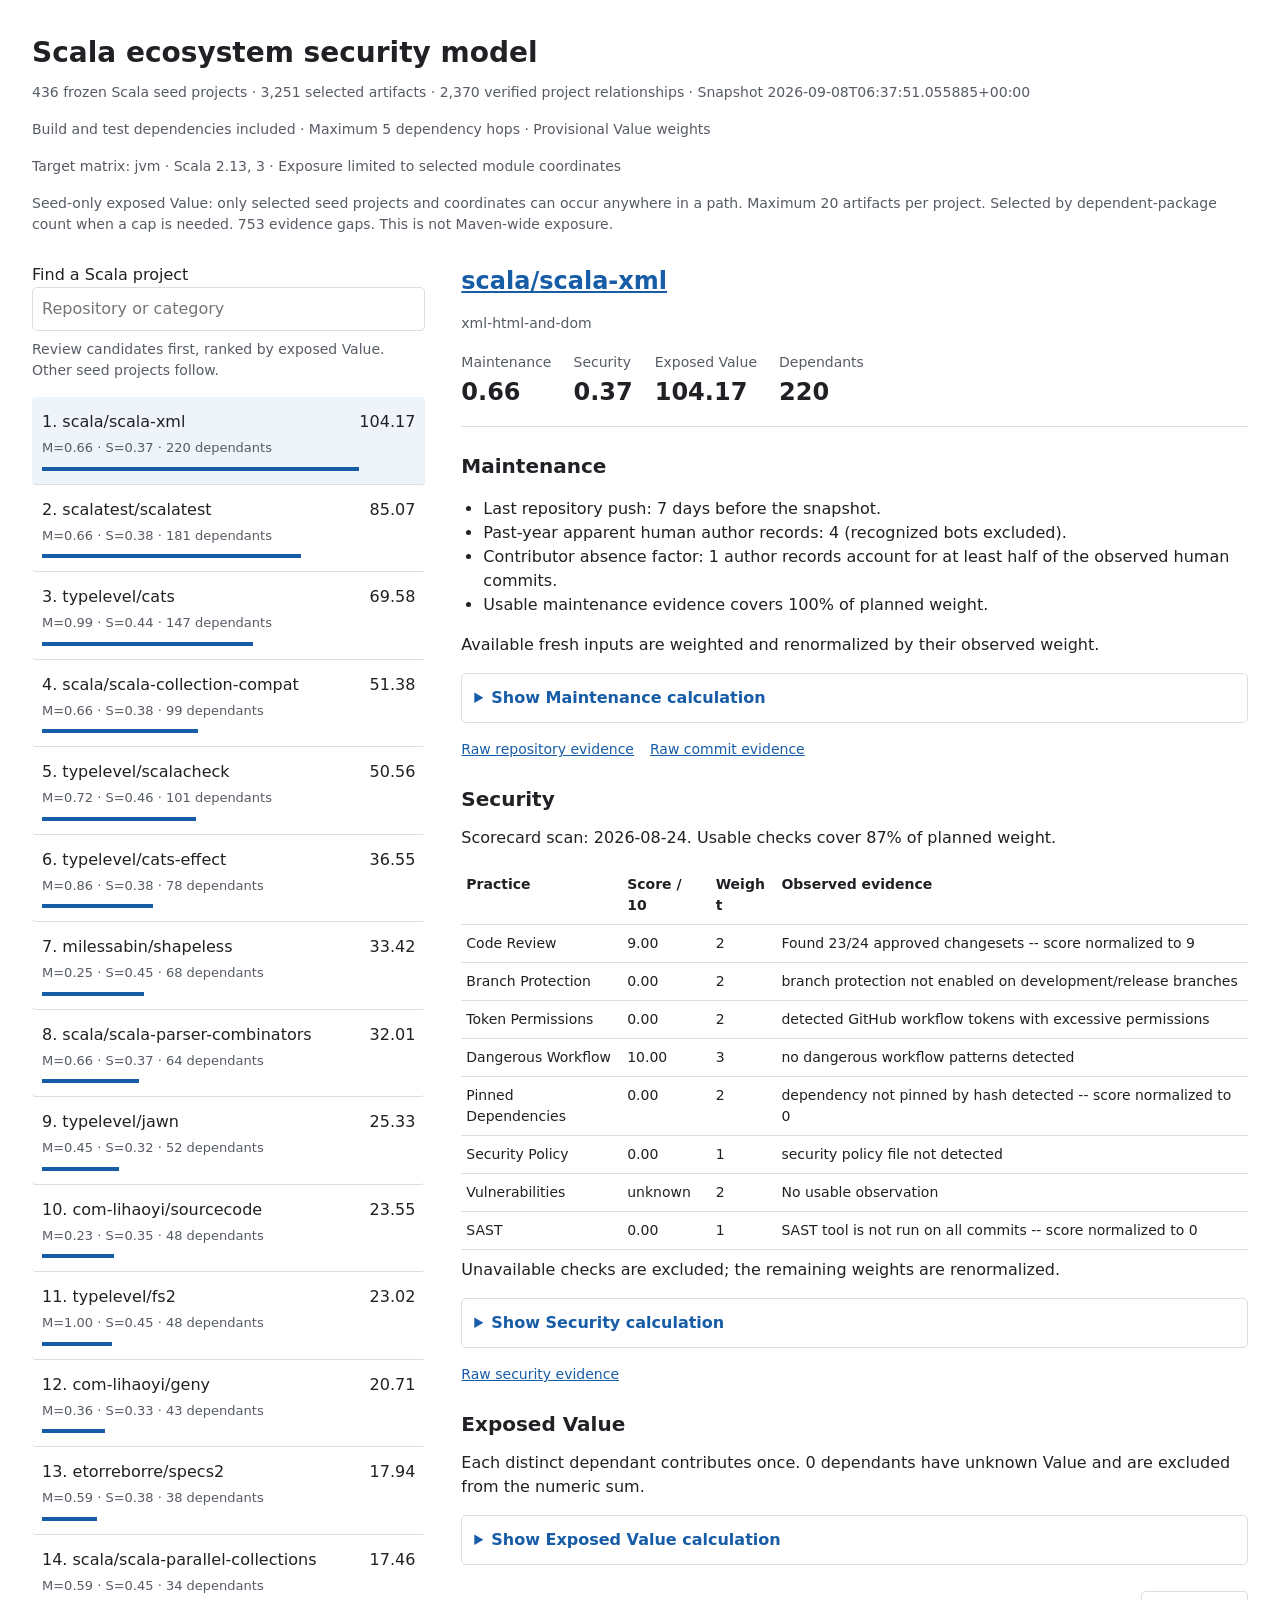
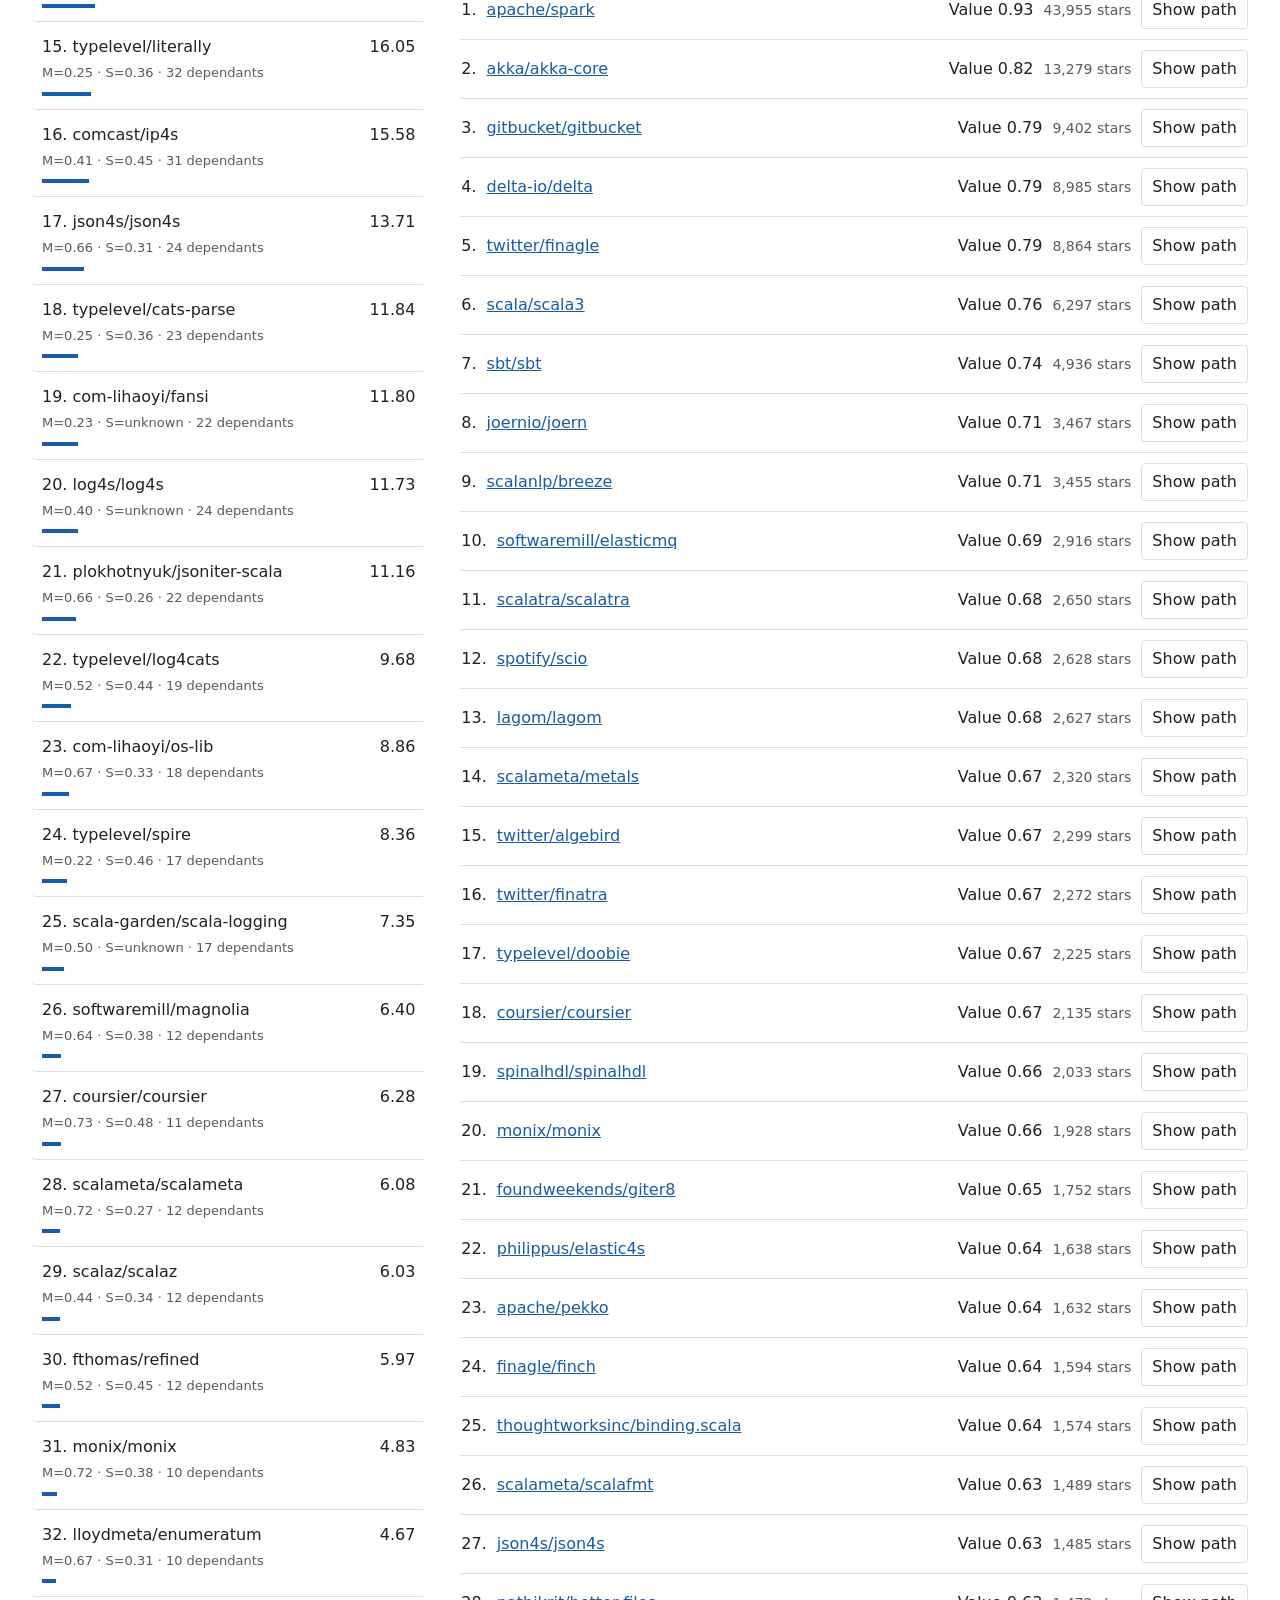
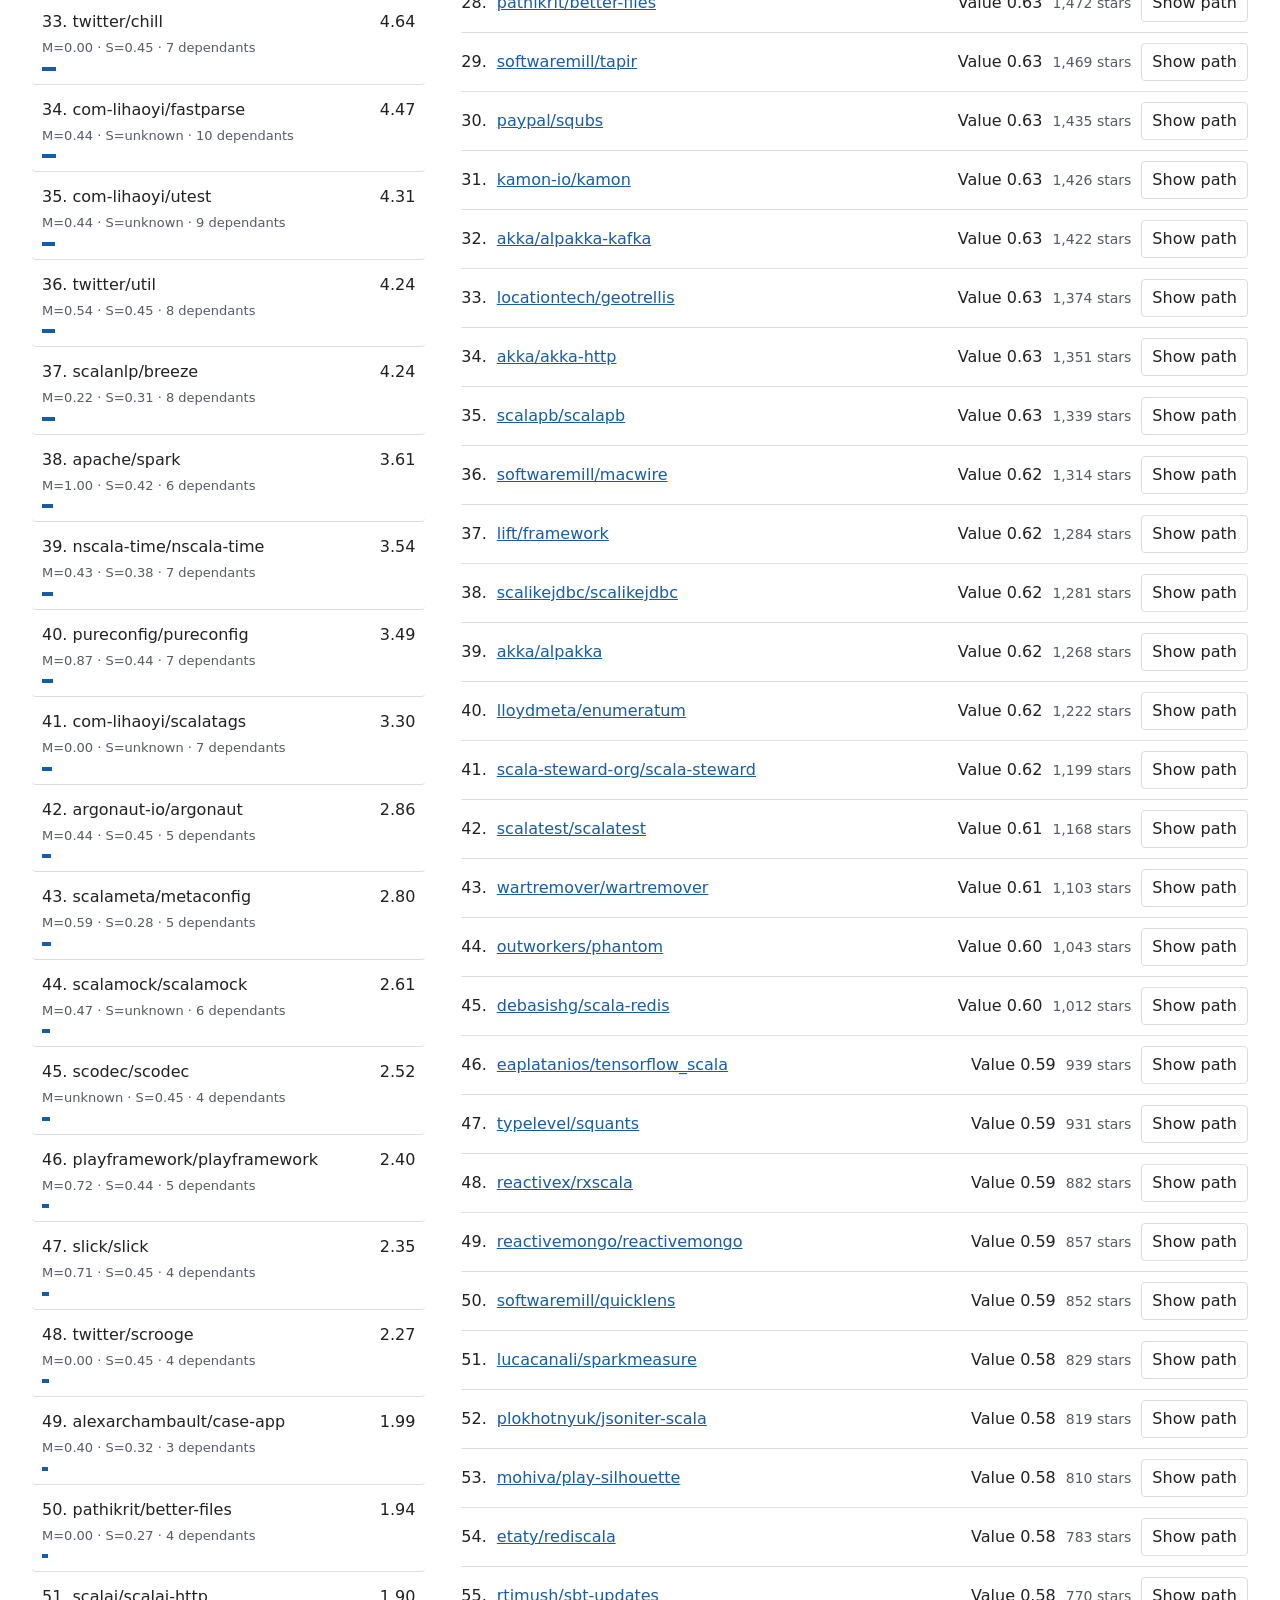
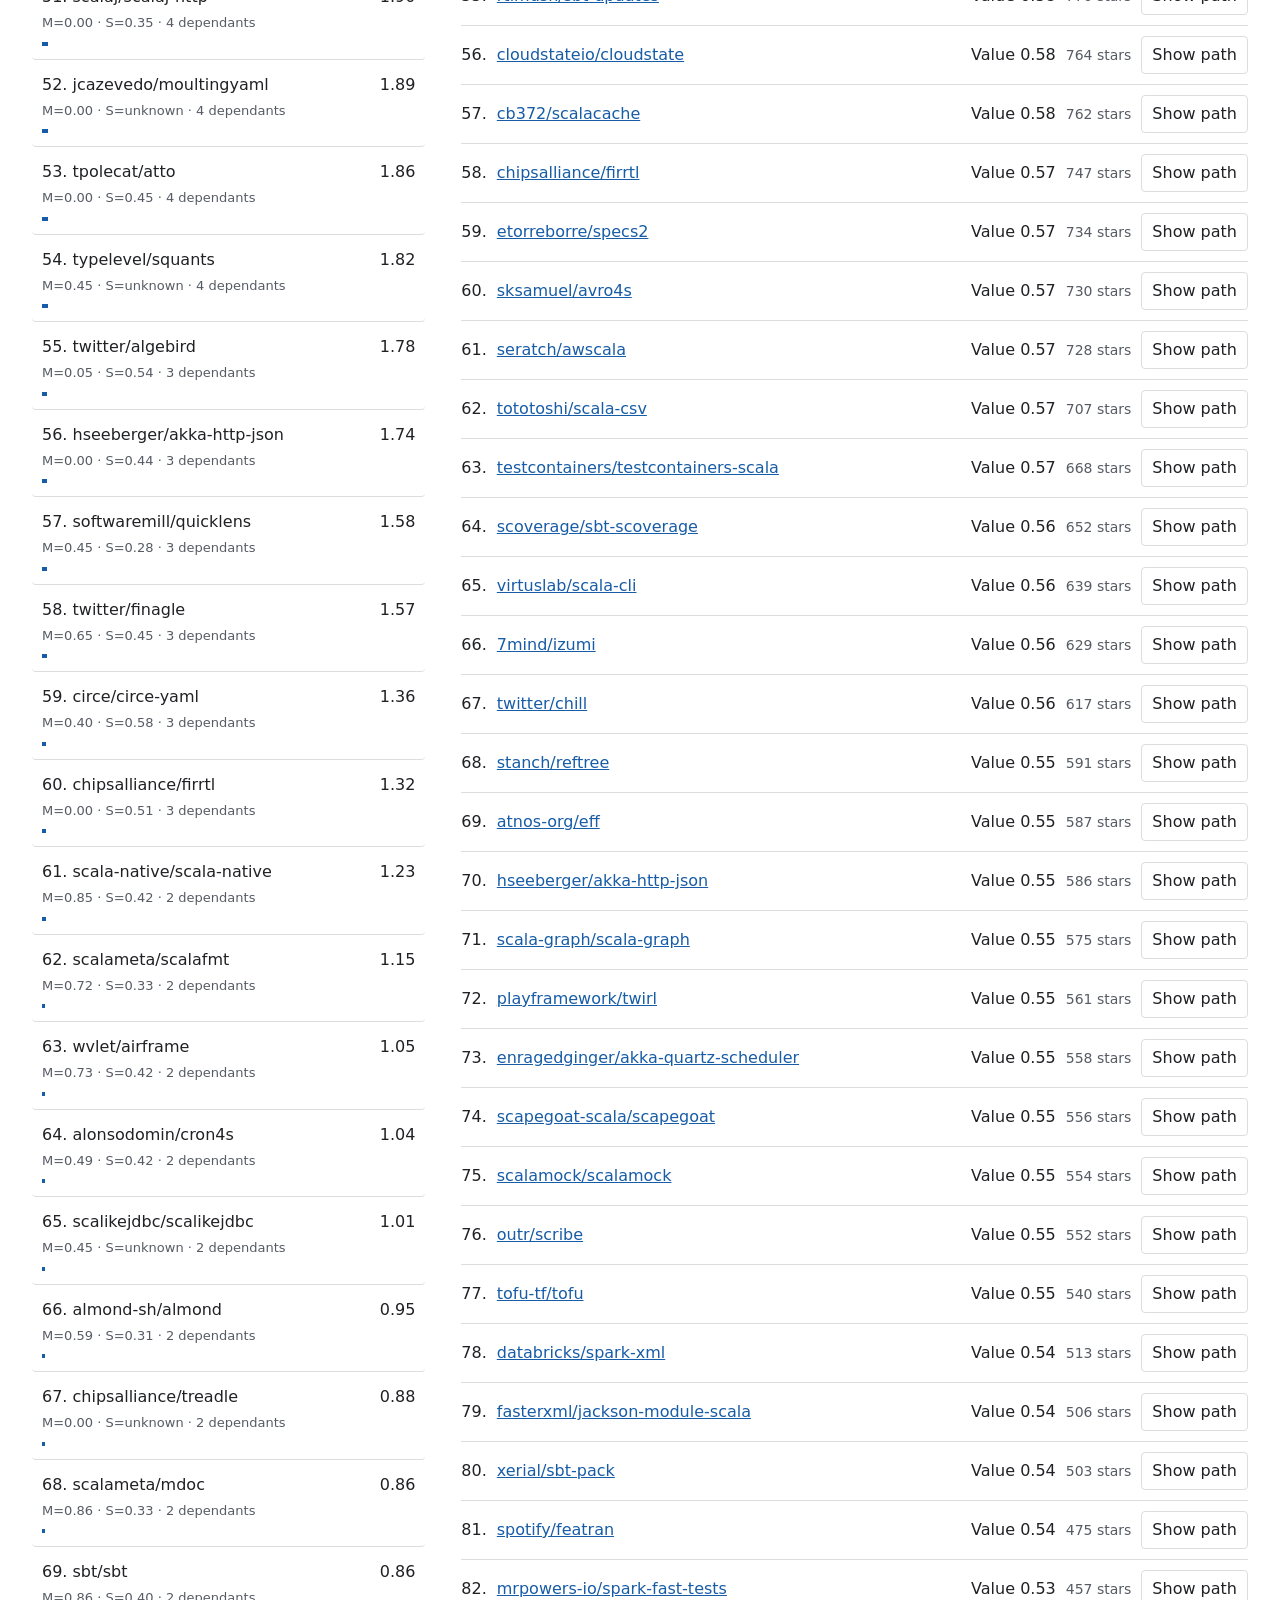
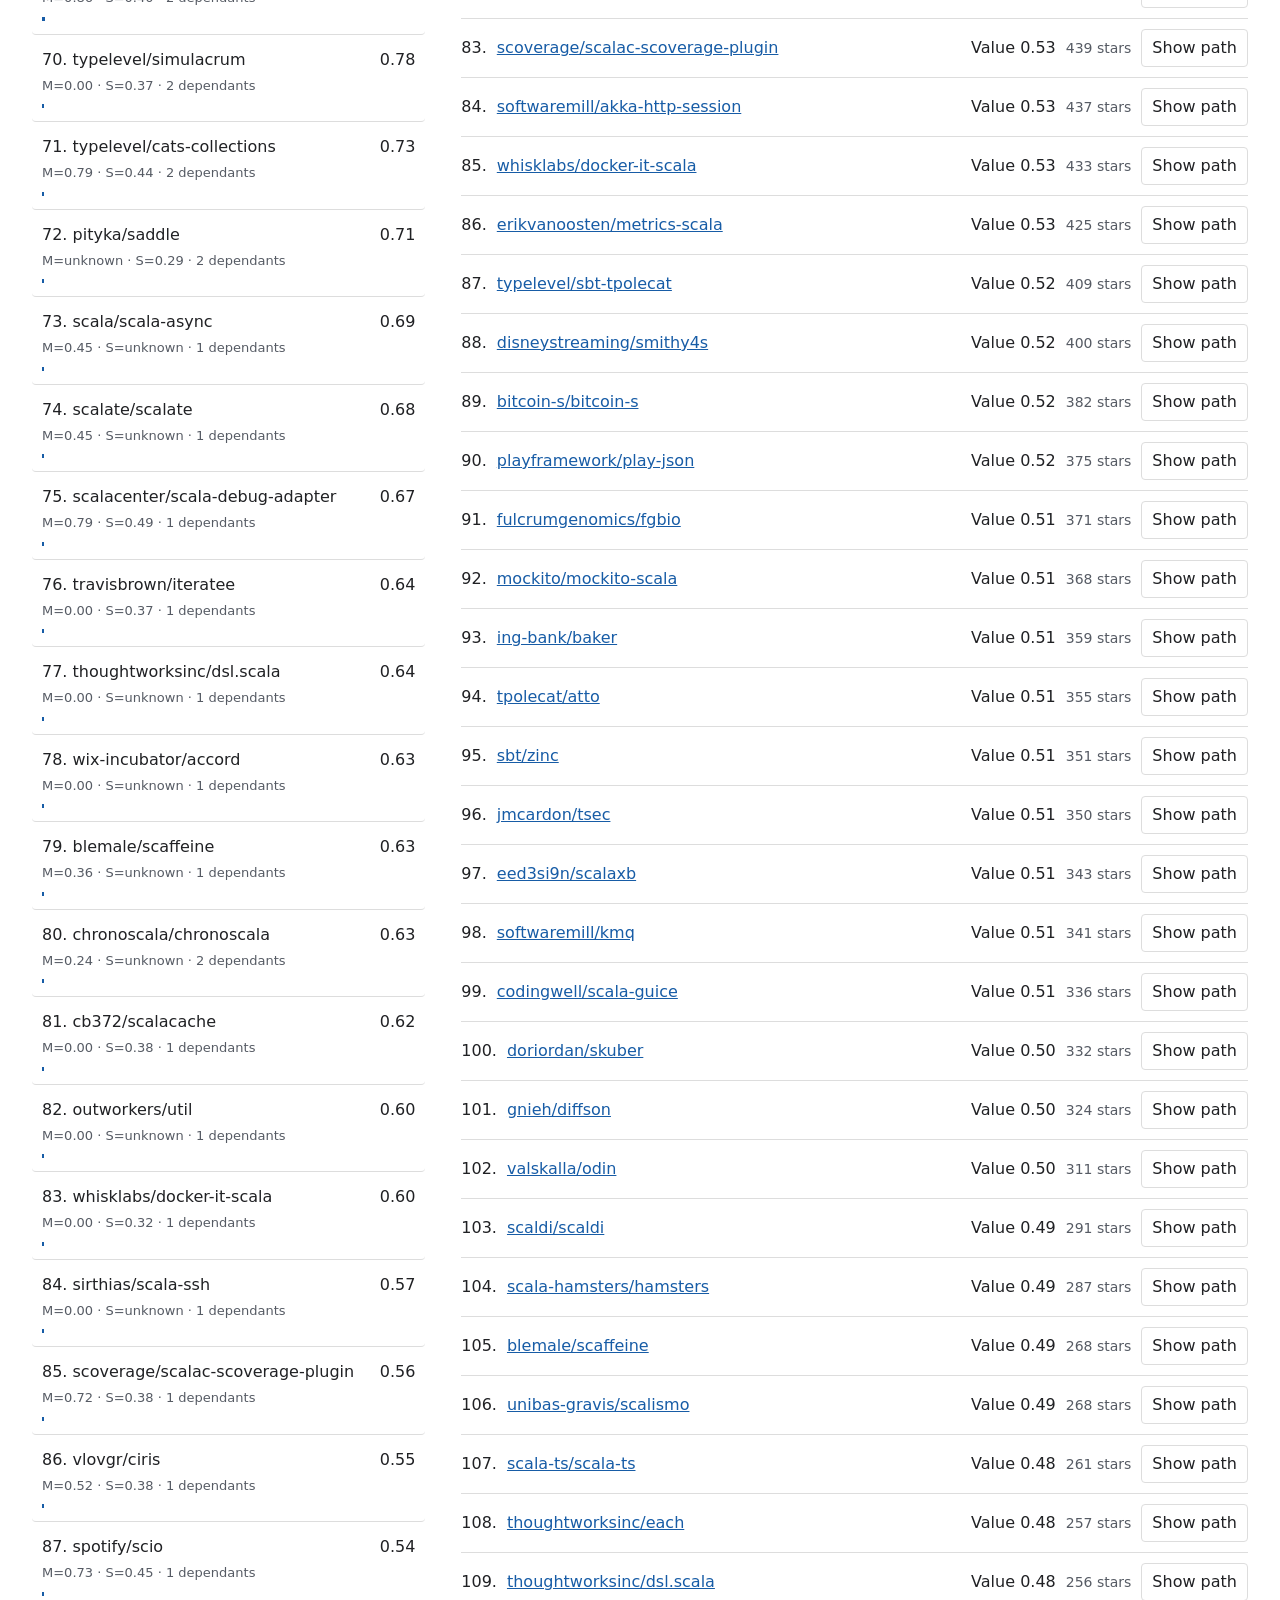
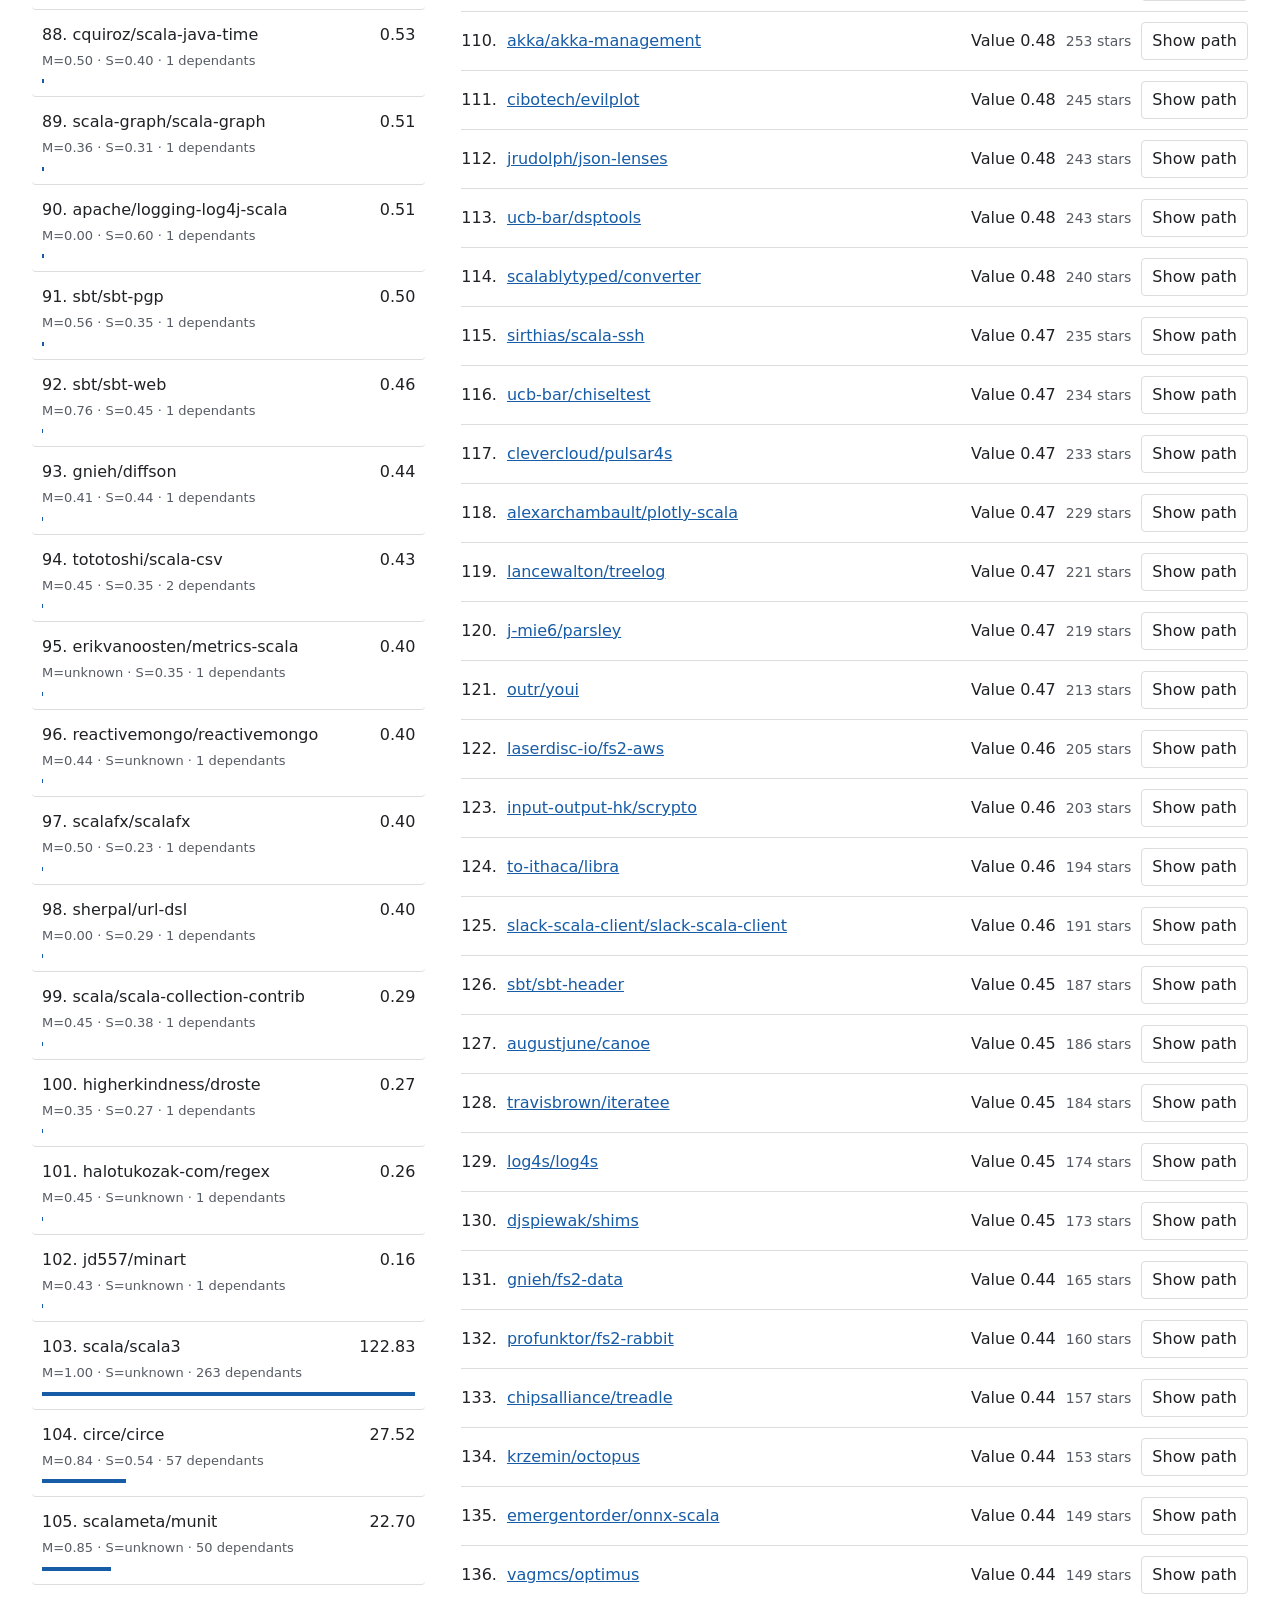
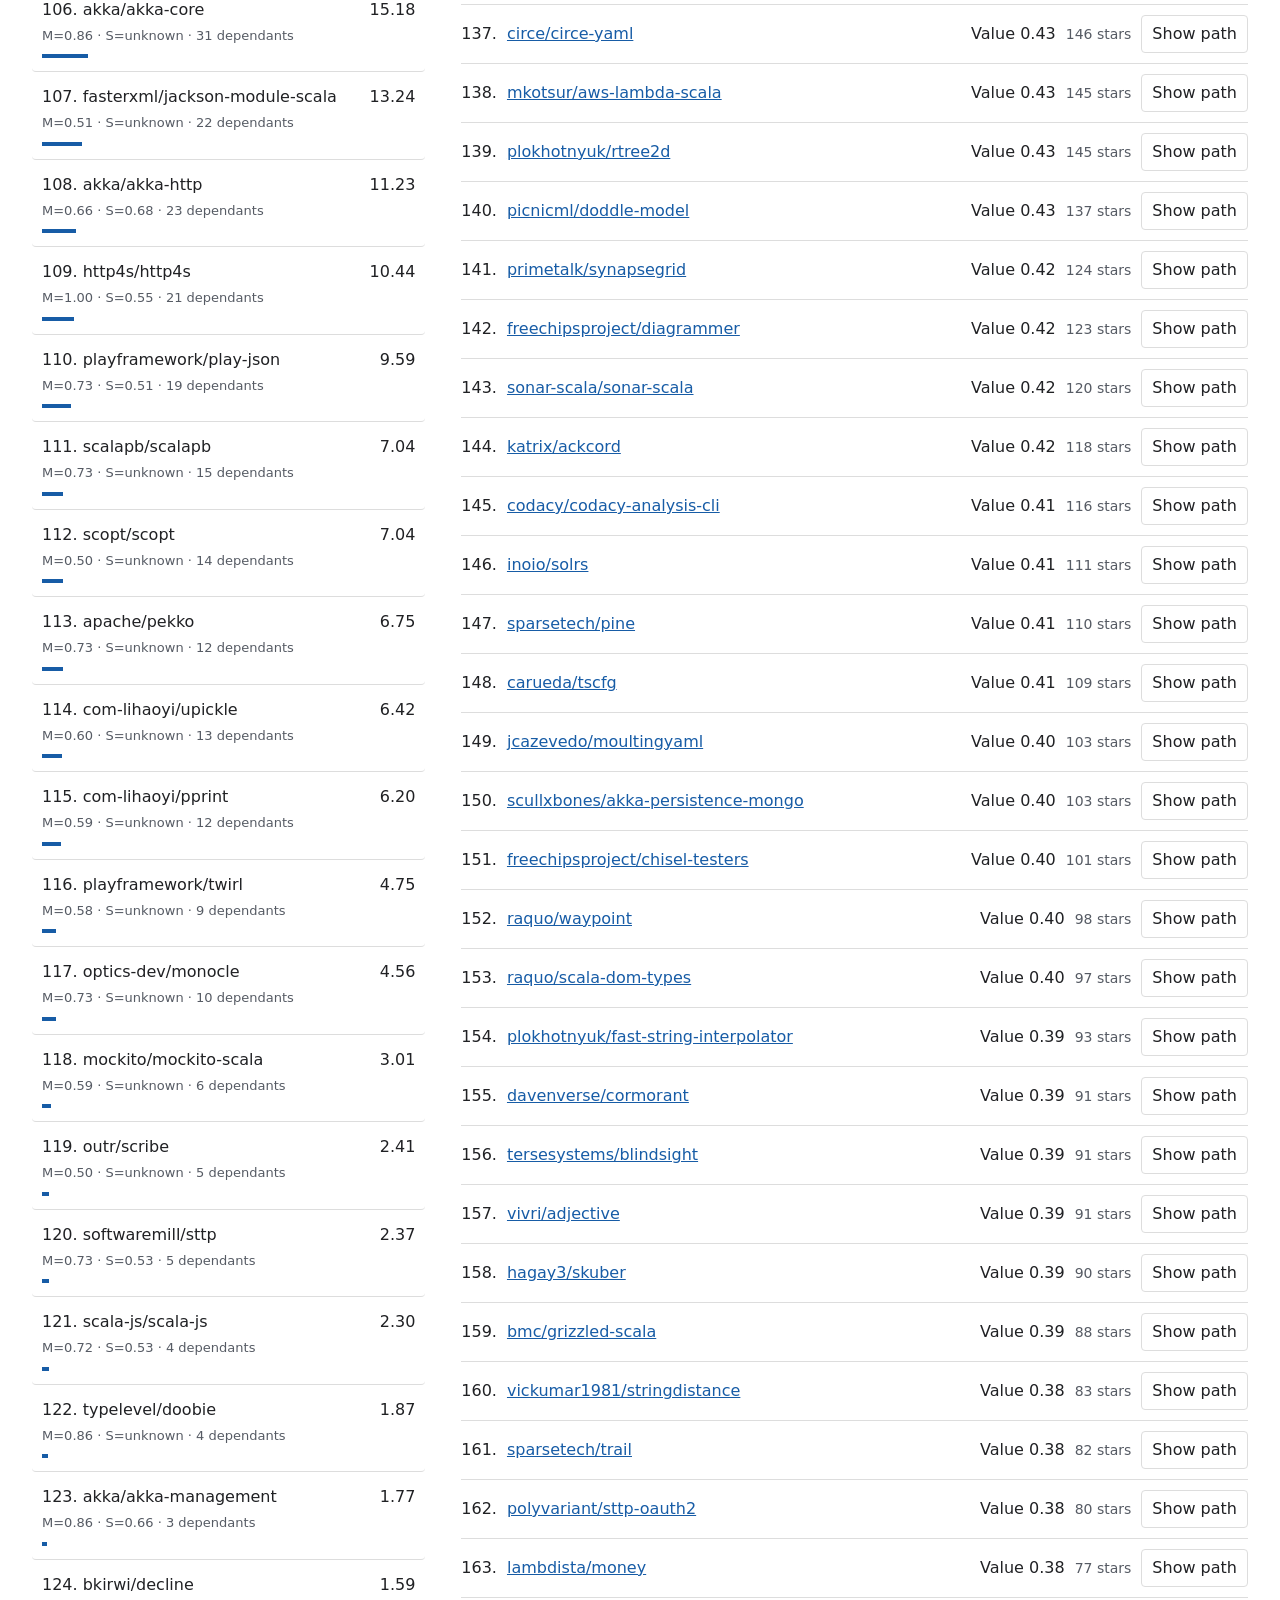
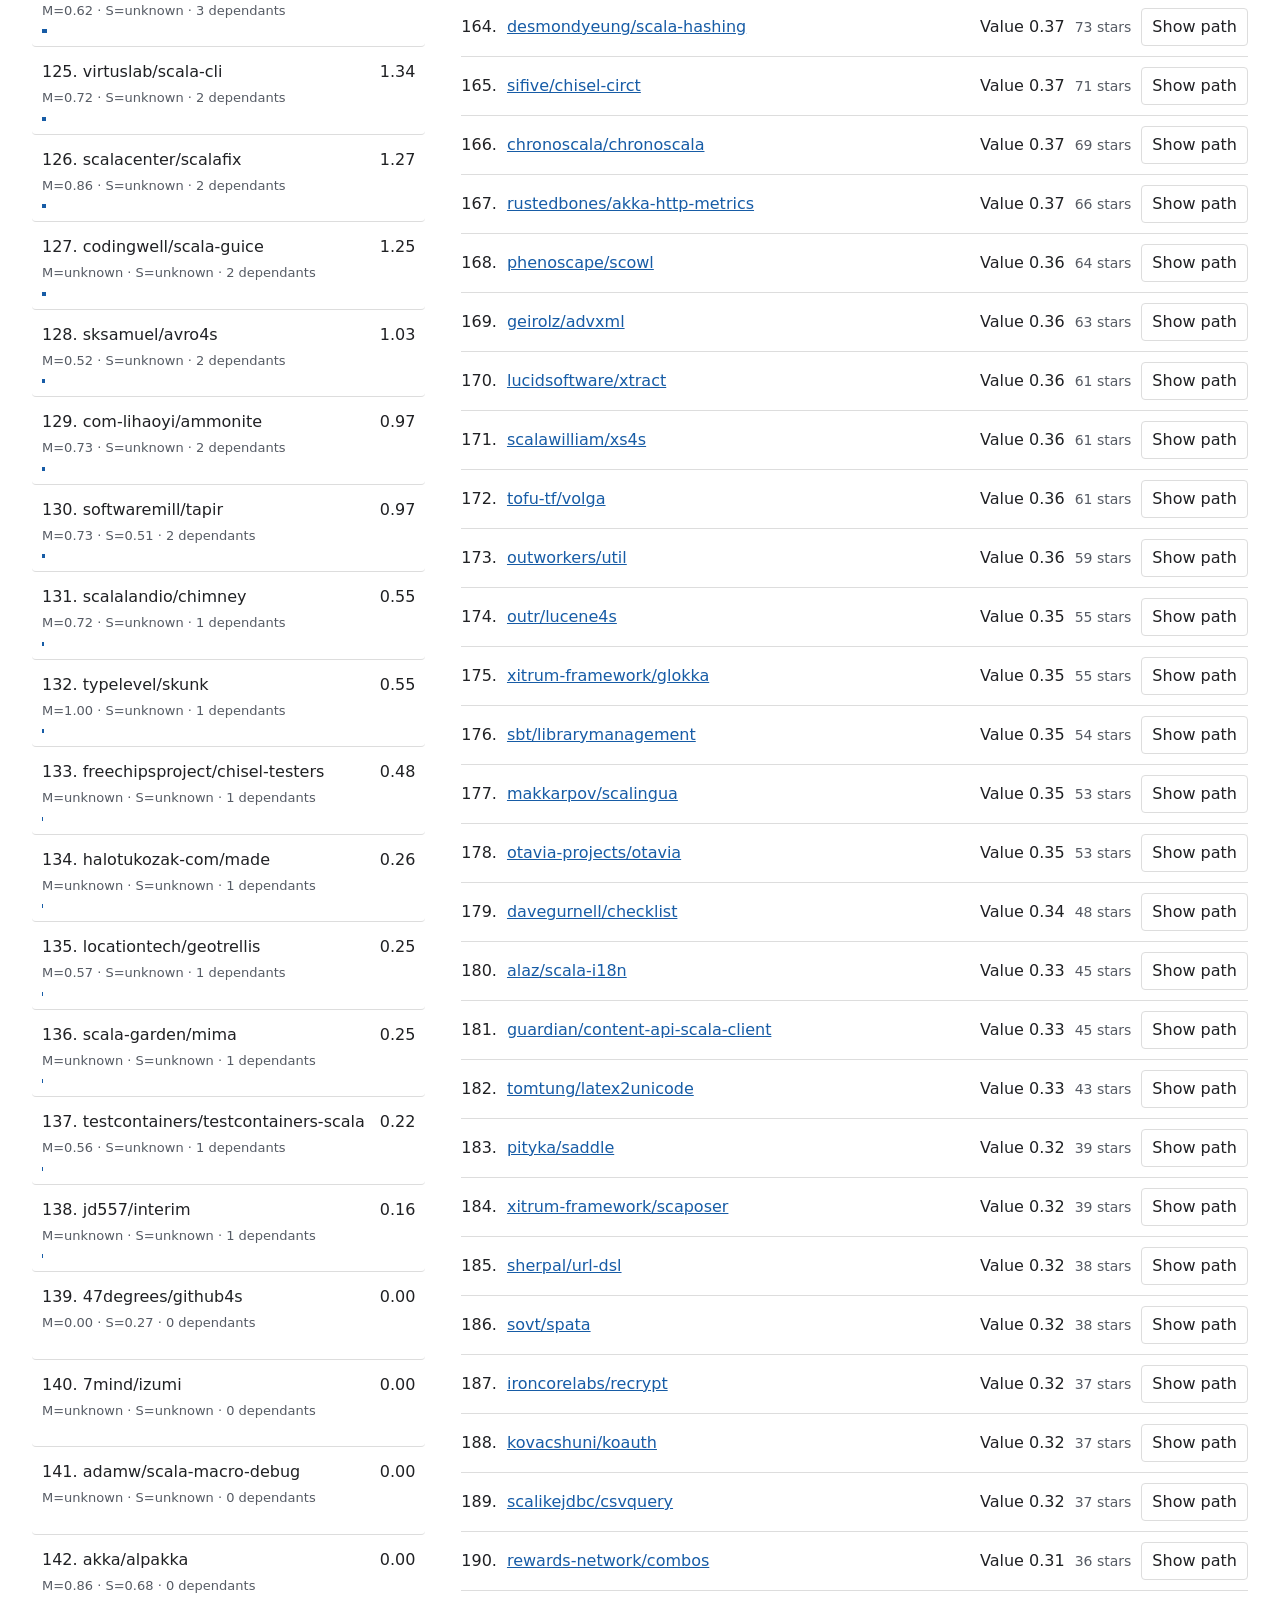
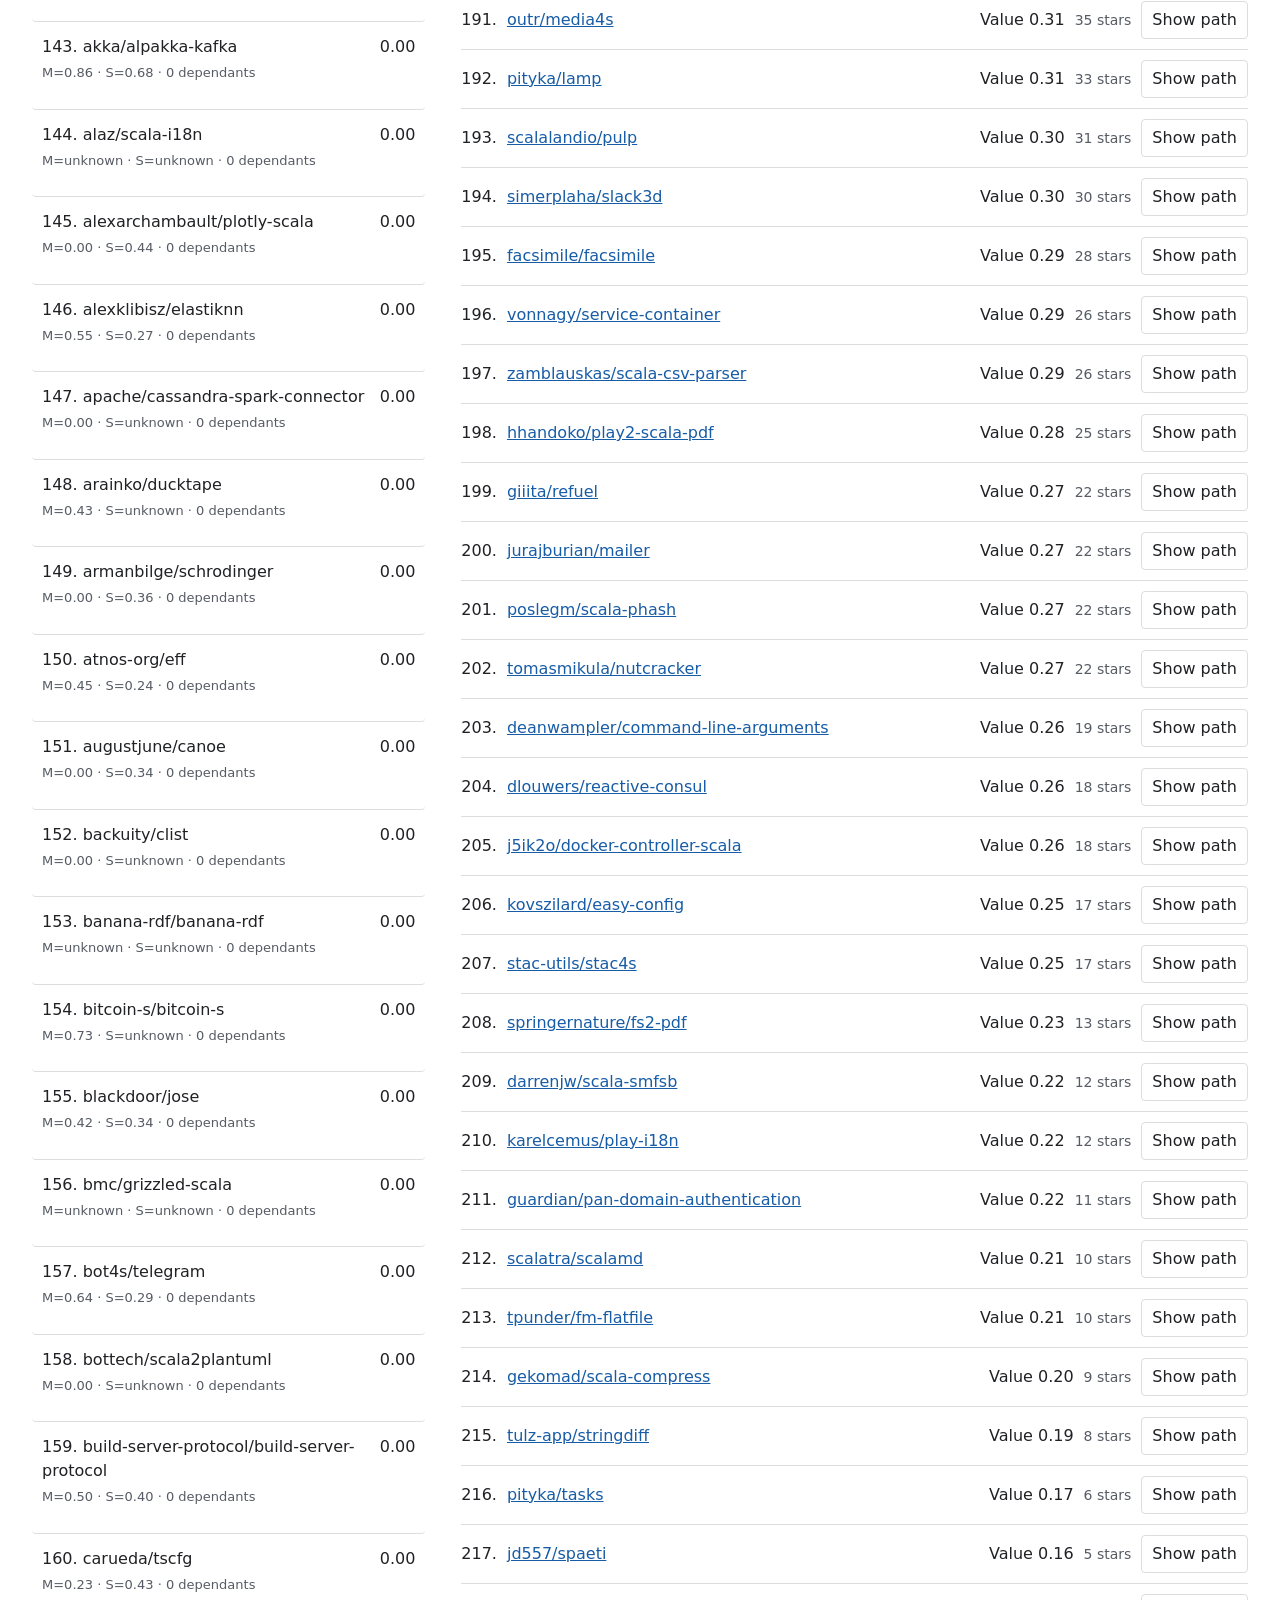
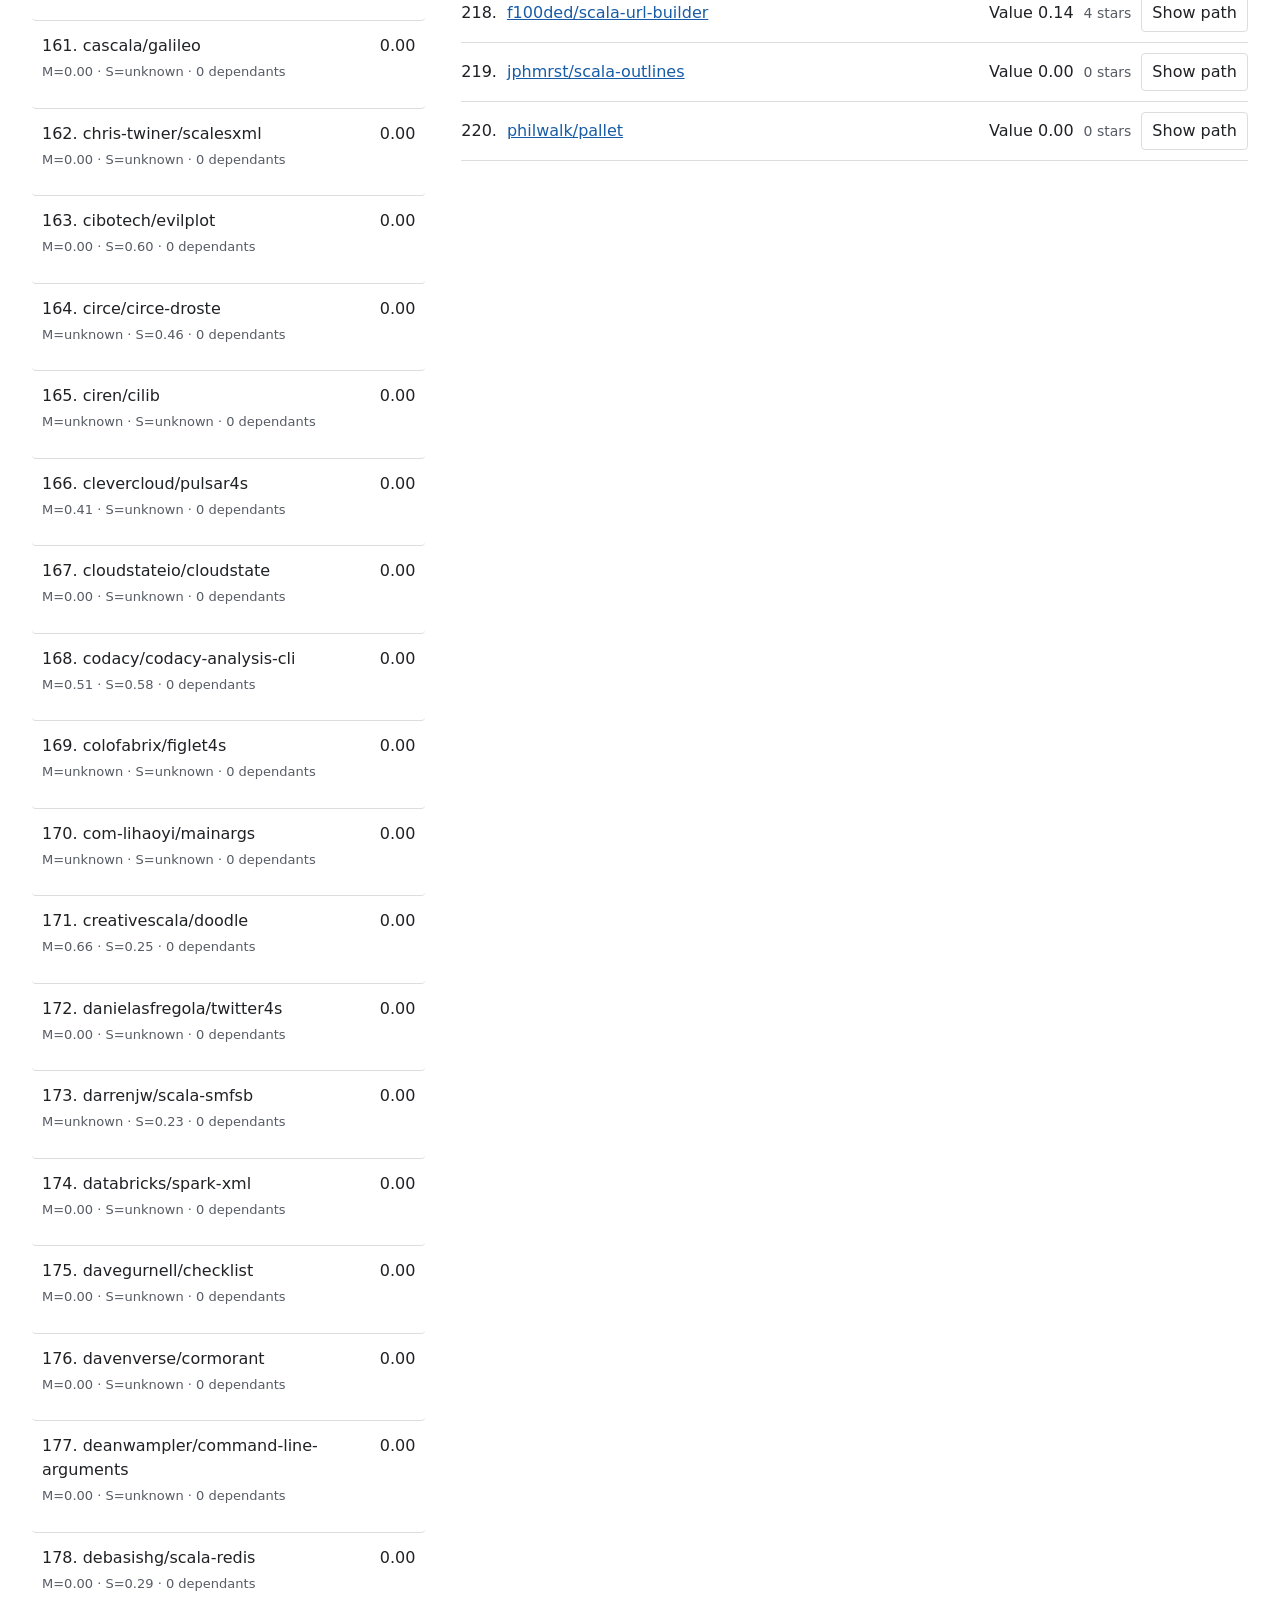
==== commit 327b9b3f: "Publish reviewed ecosystem report" ====
--- a/site/index.html
+++ b/site/index.html
@@ -11,11 +11,11 @@
 </style>
 </head>
 <body><main>
-<header><h1>Scala ecosystem security model</h1><p class="meta" id="summary"></p><p class="meta">Build and test dependencies included · Maximum 3 dependency hops · Provisional Value weights</p><p class="meta" id="matrix"></p><p class="meta" id="coverage"></p></header>
+<header><h1>Scala ecosystem security model</h1><p class="meta" id="summary"></p><p class="meta">Build and test dependencies included · Maximum 5 dependency hops · Provisional Value weights</p><p class="meta" id="matrix"></p><p class="meta" id="coverage"></p></header>
 <div class="layout"><aside aria-label="Ranked Scala projects"><label for="search">Find a Scala project</label><input id="search" type="search" placeholder="Repository or category"><p class="secondary" id="rank-note"></p><ol id="ranking" class="ranking"></ol></aside><section id="detail" aria-live="polite"></section></div>
 <footer class="secondary">A curated assessment cohort. Low scores identify evidence for review, not confirmed vulnerabilities. Source data: ecosyste.ms (CC BY-SA 4.0), Scaladex, Maven Central POMs and OpenSSF Scorecard. Snapshot and calculation details are available in the accompanying methodology.</footer>
 </main>
-<script id="data" type="application/json">{"projects":[["47degrees/github4s",231,0.4730971860532399],["7mind/izumi",629,0.5598676235983088],["adamw/scala-macro-debug",81,0.38276243801517623],["akka/akka-core",13279,0.8246388987377344],["akka/akka-management",253,0.48096632556403407],["akka/alpakka",1268,0.6206917852956019],["akka/alpakka-kafka",1422,0.6306404322522761],["alaz/scala-i18n",45,0.33255127748738955],["alexarchambault/case-app",311,0.4988304855272004],["alexarchambault/plotly-scala",229,0.47234515693177953],["alexklibisz/elastiknn",395,0.5195385859218767],["almond-sh/almond",1625,0.6422235504261108],["alonsodomin/cron4s",130,0.4234538913256152],["apache/cassandra-spark-connector",1955,0.6582731983243401],["apache/spark",43955,0.9286028263723],["argonaut-io/argonaut",544,0.5472788250973576],["atnos-org/eff",587,0.5538749841279346],["augustjune/canoe",186,0.4543679266503065],["backuity/clist",105,0.4050608212233542],["banana-rdf/banana-rdf",298,0.4951338075992754],["bitcoin-s/bitcoin-s",382,0.5166393060487687],["bkirwi/decline",678,0.5663734629128208],["blemale/scaffeine",268,0.4859500339117556],["bot4s/telegram",432,0.5272971212685029],["build-server-protocol/build-server-protocol",546,0.5475969896323625],["carueda/tscfg",109,0.40827818240749475],["cascala/galileo",72,0.3726642483336563],["cb372/scalacache",762,0.5765044068481144],["chipsalliance/firrtl",747,0.5747798203279799],["chronoscala/chronoscala",69,0.3690192874783735],["cibotech/evilplot",245,0.47818660607514385],["circe/circe",2541,0.6810345177074895],["circe/circe-yaml",146,0.4334630904502611],["cloudstateio/cloudstate",764,0.5767317860903637],["codingwell/scala-guice",336,0.5055255410825572],["colofabrix/figlet4s",38,0.3182126450106902],["com-lihaoyi/ammonite",2630,0.6840235754847827],["com-lihaoyi/fansi",237,0.475314978560022],["com-lihaoyi/fastparse",1135,0.6110751355045351],["com-lihaoyi/mainargs",213,0.466082349837877],["com-lihaoyi/os-lib",739,0.573845845512519],["com-lihaoyi/pprint",248,0.47923945315912847],["com-lihaoyi/scalatags",773,0.57774769031382],["com-lihaoyi/sourcecode",543,0.5471193047202221],["com-lihaoyi/upickle",766,0.5769585716524539],["comcast/ip4s",232,0.4734707729557719],["coursier/coursier",2135,0.6659196712637185],["cquiroz/scala-java-time",130,0.4234538913256152],["creativescala/doodle",348,0.5085646436604078],["danielasfregola/twitter4s",256,0.4819862060204529],["darrenjw/scala-smfsb",12,0.22278847695072257],["databricks/spark-xml",513,0.5421921528592896],["davegurnell/checklist",48,0.3380389223902935],["davenverse/cormorant",91,0.3927572243262263],["delta-io/delta",8985,0.7907125960506008],["desmondyeung/scala-hashing",73,0.3738460192292924],["disneystreaming/smithy4s",400,0.5206284223141956],["dmurvihill/courier",221,0.46927018728925995],["doriordan/skuber",332,0.5044884085103909],["eaplatanios/tensorflow_scala",939,0.5946250542377625],["eed3si9n/scalaxb",343,0.5073112478715581],["eikek/emil",50,0.3415137385860061],["enragedginger/akka-quartz-scheduler",558,0.5494818843057705],["erikerlandson/coulomb",152,0.43693790664597376],["erikvanoosten/metrics-scala",425,0.5258814630479925],["esamson/remder",2,0.09542416805996766],["etorreborre/specs2",734,0.573256969894651],["finagle/finch",1594,0.6405515811053877],["fomkin/korolev",574,0.5519330895373328],["foundweekends/giter8",1752,0.6487558197194312],["foundweekends/pamflet",123,0.41868397336998675],["freechipsproject/diagrammer",123,0.41868397336998675],["fthomas/fs2-cron",137,0.4279754455473572],["fthomas/refined",1733,0.6478092559508812],["fulcrumgenomics/fgbio",371,0.5141081414299543],["gatling/gatling",6954,0.7684587593941528],["gekomad/scala-compress",9,0.1999998262832267],["gitbucket/gitbucket",9402,0.7946525969986811],["hhandoko/play2-scala-pdf",25,0.2829944237895593],["holdenk/spark-testing-base",1555,0.6384013640251273],["hseeberger/akka-http-json",586,0.5537271392906455],["http4s/http4s",2624,0.6838252675882843],["inoio/solrs",111,0.4098432485504936],["input-output-hk/scrypto",203,0.46192563226367955],["ironcorelabs/recrypt",37,0.3159564448884531],["j-mie6/parsley",219,0.4684841292463315],["j5ik2o/docker-controller-scala",18,0.25575049804961636],["jaliss/securesocial",1186,0.6148896097072597],["jap-company/fields",49,0.3397937057276167],["japgolly/scalajs-react",1657,0.6439163459470157],["jcazevedo/moultingyaml",103,0.4034063174672327],["jcouyang/jujiu",58,0.3541700947017314],["jd557/minart",62,0.359867797315082],["jmcardon/tsec",350,0.5090609811306255],["joan38/mill-scalafix",39,0.3204117199609002],["jodersky/yamlesque",6,0.16901946119514674],["joernio/joern",3467,0.708015202789718],["johnsnowlabs/spark-nlp",4159,0.7238180374281329],["json4s/json4s",1485,0.6344032108520389],["jsuereth/scala-arm",543,0.5471193047202221],["jurajburian/mailer",22,0.2723453306485528],["kamon-io/kamon",1426,0.6308842466465752],["kenshoo/metrics-play",162,0.442437136586699],["krzemin/octopus",153,0.4375037641582515],["kubuszok/kindlings",68,0.3677694987085205],["kxbmap/configs",164,0.4434964036286256],["lagom/lagom",2627,0.683924478131265],["lambdista/money",77,0.3784185918495269],["lancewalton/treelog",221,0.46927018728925995],["laserdisc-io/fs2-aws",205,0.46277304211628334],["lefou/mill-kotlin",30,0.2982720796923133],["lightbend/paradox",251,0.48027969099275547],["lihaoyi/scala.rx",986,0.5988629103708134],["lihaoyi/scalatex",292,0.4933730955345388],["lloydmeta/enumeratum",1222,0.6174847550694952],["locationtech/geotrellis",1374,0.6276599944574379],["lucacanali/sparkmeasure",829,0.5838151113823875],["makkarpov/scalingua",53,0.3464784510187397],["milessabin/shapeless",3400,0.7063207128872357],["mkotsur/aws-lambda-scala",145,0.43287019517249303],["mohiva/play-silhouette",810,0.581803665496515],["monix/monix",1928,0.6570658748114631],["netflix/atlas",3564,0.710411289785256],["nscala-time/nscala-time",866,0.5876033091120445],["nulab/scala-oauth2-provider",541,0.5467993823661431],["optics-dev/monocle",1698,0.6460381146350382],["outr/lucene4s",55,0.34963730171165697],["outr/media4s",35,0.31126022979760876],["outr/scribe",552,0.5485445498035798],["pathikrit/better-files",1472,0.6336399989985678],["paypal/squbs",1435,0.6314303395305741],["phenoscape/scowl",64,0.3625823563951125],["philippus/elastic4s",1638,0.6429152322878166],["philwalk/pallet",0,0.0],["pityka/nspl",101,0.4017196854248428],["pityka/pairwisealignment",3,0.12041189367767345],["pityka/saddle",39,0.3204117199609002],["pityka/tasks",6,0.16901946119514674],["playframework/play-mailer",252,0.4806236867728208],["playframework/playframework",12621,0.8202249227329979],["playframework/twirl",561,0.5499467854384921],["plokhotnyuk/fast-string-interpolator",93,0.3946252279545357],["plokhotnyuk/jsoniter-scala",819,0.5827622642984028],["plokhotnyuk/rtree2d",145,0.43287019517249303],["poslegm/scala-phash",22,0.2723453306485528],["profunktor/http4s-jwt-auth",130,0.4234538913256152],["pureconfig/pureconfig",1539,0.6375035904414782],["purplekingdomgames/indigo",713,0.5707391466199896],["raquo/waypoint",98,0.3991266922442033],["rtyley/bfg-repo-cleaner",12180,0.8171358788872654],["ruippeixotog/scala-scraper",732,0.573020297211608],["sake92/hepek",112,0.41061533204252143],["sake92/scalajs-router",5,0.15563011489880438],["sake92/stone",5,0.15563011489880438],["sbt/librarymanagement",54,0.348072235568658],["sbt/sbt",4936,0.7386919838274095],["sbt/zinc",351,0.5093080903184516],["scala-garden/mima",481,0.5366089415574958],["scala-garden/scala-logging",924,0.5932278312792355],["scala-graph/scala-graph",575,0.5520840171529556],["scala-js/scala-js",4710,0.7346219827662902],["scala-native/scala-native",4687,0.7341968828898856],["scala-steward-org/scala-steward",1199,0.6158357143040946],["scala-thera/thera",52,0.3448548743845175],["scala/scala",14572,0.8327090697020704],["scala/scala-async",1161,0.6130406931331444],["scala/scala-collection-compat",210,0.4648560872926902],["scala/scala-collection-contrib",112,0.41061533204252143],["scala/scala-parallel-collections",219,0.4684841292463315],["scala/scala-parser-combinators",678,0.5663734629128208],["scala/scala-xml",319,0.5010295604774103],["scala/scala3",6297,0.7598398712748784],["scala/toolkit",95,0.3964539022541513],["scalacenter/scala-debug-adapter",66,0.36521464332034276],["scalacenter/scalac-profiling",131,0.42411441786190907],["scalacenter/scalafix",874,0.5884010995283167],["scalafx/scalafx",701,0.5692669279694622],["scalalandio/chimney",1255,0.6197973895337548],["scalalandio/pulp",31,0.3010297341941836],["scalameta/mdoc",402,0.5210605566430357],["scalameta/metabrowse",109,0.40827818240749475],["scalameta/metaconfig",44,0.33064221556432527],["scalameta/metals",2320,0.6731344434169582],["scalameta/scalafmt",1489,0.6346367024467752],["scalameta/scalameta",1155,0.6125910347297504],["scalanlp/breeze",3455,0.70771413205176],["scalapb/scalapb",1339,0.6254204164424062],["scalate/scalate",607,0.5567802322438],["scalatest/scalatest",1168,0.6135623693015301],["scalatra/scalamd",10,0.208278356124268],["scalatra/scalatra",2650,0.6846813508429271],["scalaz/scalaz",4673,0.7339371041247603],["scaldi/scaldi",291,0.49307614201132977],["scalikejdbc/csvquery",37,0.3159564448884531],["scalikejdbc/scalikejdbc",1281,0.6215770651442802],["scapegoat-scala/scapegoat",556,0.5491705620336413],["scodec/scodec",816,0.5824439054046643],["scopt/scopt",1443,0.6319128897769062],["scoverage/scalac-scoverage-plugin",439,0.5286900760851682],["seratch/awscala",728,0.5725450083598059],["shadaj/slinky",671,0.565473363449298],["sherpal/url-dsl",38,0.3182126450106902],["simerplaha/slack3d",30,0.2982720796923133],["simplexspatial/osm4scala",89,0.390848162403162],["sirthias/scala-ssh",235,0.4745819883794049],["sirthias/spliff",60,0.3570656568604152],["sksamuel/avro4s",730,0.5727829778810863],["slack-scala-client/slack-scala-client",191,0.456659849092988],["slick/slick",2664,0.685138847571452],["softwaremill/akka-http-session",437,0.5282943632324607],["softwaremill/elasticmq",2916,0.6929866839067704],["softwaremill/macwire",1314,0.6237846087554374],["softwaremill/quicklens",852,0.5861892970784962],["softwaremill/sttp",1502,0.6353912442263187],["sonar-scala/sonar-scala",120,0.416556712248536],["sovt/spata",38,0.3182126450106902],["sparsetech/pine",110,0.4090642404504232],["sparsetech/trail",82,0.3838152850991609],["spinalhdl/spinalhdl",2033,0.6616696150012934],["spinoco/fs2-mail",44,0.33064221556432527],["spotify/featran",475,0.5355209253988586],["spotify/scio",2628,0.6839575231462866],["springernature/fs2-pdf",13,0.22922540803398345],["stac-utils/stac4s",17,0.251054282958772],["stanch/reftree",591,0.5544638597458025],["taig/babel",39,0.3204117199609002],["testcontainers/testcontainers-scala",668,0.5650847327296563],["thoughtworksinc/binding.scala",1574,0.639455556203862],["to-ithaca/libra",194,0.45800652445508017],["tofu-tf/tofu",540,0.5466389782191041],["tomasmikula/nutcracker",22,0.2723453306485528],["tomtung/latex2unicode",43,0.32869024980194145],["tototoshi/scala-csv",707,0.5700061564393725],["tpolecat/atto",355,0.5102895563649141],["twitter/algebird",2299,0.6723449832150062],["twitter/finagle",8864,0.7895350622093746],["twitter/finatra",2272,0.671319304047371],["twitter/scrooge",794,0.580072921888875],["twitter/util",2721,0.6869770274757822],["typelevel/bobcats",26,0.28627250417990296],["typelevel/cats",5456,0.7473901415850464],["typelevel/cats-collections",563,0.5502553428533401],["typelevel/cats-effect",2236,0.6699326149261596],["typelevel/cats-parse",245,0.47818660607514385],["typelevel/cats-time",94,0.39554437749400634],["typelevel/doobie",2225,0.6695044504784686],["typelevel/feral",195,0.4584508160679669],["typelevel/fs2",2452,0.6779389207939567],["typelevel/kind-projector",923,0.5931338790570558],["typelevel/laika",455,0.5317925066260942],["typelevel/literally",113,0.41138061294842077],["typelevel/log4cats",416,0.5240267558331705],["typelevel/scalacheck",1964,0.6586719388299728],["typelevel/simulacrum",926,0.5934154313973818],["typelevel/skunk",1666,0.6443865602613449],["typelevel/spire",1772,0.6497411827649846],["typelevel/squants",931,0.5938826666334454],["ucb-bar/chiseltest",234,0.47421316056008894],["ucb-bar/dsptools",243,0.47747755053808866],["udashframework/udash-core",451,0.5310272257201949],["unibas-gravis/scalismo",268,0.4859500339117556],["uuverifiers/ostrich",55,0.34963730171165697],["vagmcs/optimus",149,0.4352178737875843],["valskalla/odin",311,0.4988304855272004],["vickumar1981/stringdistance",83,0.3848555229327878],["virtuslab/inkuire",93,0.3946252279545357],["virtuslab/scala-cli",639,0.561235507316247],["virtuslab/scala-yaml",106,0.40587640299904026],["vivri/adjective",91,0.3927572243262263],["vlovgr/ciris",409,0.5225563174595662],["vonnagy/service-container",26,0.28627250417990296],["wartremover/wartremover",1103,0.6085932860638673],["whisklabs/docker-it-scala",433,0.5274974877262968],["wix-incubator/accord",532,0.545344968127062],["wvlet/airframe",666,0.5648246761852825],["xitrum-framework/scala-xgettext",26,0.28627250417990296],["xitrum-framework/scaposer",39,0.3204117199609002],["yakivy/jam",61,0.35847802653115],["zamblauskas/scala-csv-parser",26,0.28627250417990296]],"edges":[[1,690,"test",0],[1,612,"test",0],[2,484,"provided",1],[2,695,"test",1],[2,678,"test",1],[3,570,"compile",2],[3,612,"compile",2],[4,124,"compile",3],[5,785,"compile",4],[5,225,"compile",4],[5,190,"compile",4],[6,266,"compile",5],[7,633,"compile",6],[7,585,"compile",6],[10,640,"compile",9],[10,646,"compile",9],[10,573,"compile",9],[16,780,"compile",13],[16,811,"compile",13],[16,789,"test",13],[16,795,"test",13],[24,61,"compile",17],[26,721,"compile",19],[27,504,"compile",20],[27,397,"compile",20],[27,387,"compile",20],[27,777,"compile",20],[28,787,"compile",21],[28,782,"compile",21],[29,388,"compile",22],[29,45,"compile",22],[29,357,"compile",22],[29,777,"compile",22],[29,248,"compile",22],[29,14,"compile",22],[29,694,"test",22],[29,549,"compile",22],[30,35,"compile",23],[30,105,"compile",23],[31,614,"compile",24],[32,695,"test",25],[32,367,"compile",25],[32,594,"test",25],[34,779,"compile",26],[36,380,"compile",27],[37,614,"compile",28],[43,381,"compile",29],[43,395,"compile",29],[43,780,"compile",29],[43,320,"compile",29],[44,780,"compile",30],[44,695,"test",30],[44,362,"test",30],[54,38,"compile",31],[54,781,"compile",31],[54,799,"compile",31],[61,830,"compile",33],[61,780,"compile",33],[61,811,"compile",33],[61,616,"test",33],[62,298,"compile",34],[62,336,"compile",34],[62,732,"test",34],[62,533,"compile",34],[62,319,"compile",34],[63,479,"provided",35],[63,690,"test",35],[63,581,"compile",35],[64,776,"compile",36],[64,104,"compile",36],[64,814,"test",36],[64,683,"test",36],[65,49,"compile",37],[66,699,"test",38],[67,681,"test",39],[68,250,"test",40],[69,699,"provided",41],[70,574,"compile",42],[70,785,"compile",42],[70,418,"compile",42],[70,189,"compile",42],[71,192,"compile",43],[71,402,"compile",43],[71,503,"compile",43],[71,805,"compile",43],[72,524,"test",44],[72,511,"compile",44],[73,120,"compile",45],[74,695,"test",46],[75,689,"test",47],[75,732,"test",47],[75,738,"test",47],[75,290,"test",47],[76,597,"compile",48],[76,39,"compile",48],[76,697,"test",48],[80,801,"compile",49],[81,48,"compile",50],[82,209,"compile",51],[83,749,"compile",52],[84,389,"compile",53],[84,404,"test",53],[85,83,"compile",54],[85,777,"compile",54],[85,46,"compile",54],[86,225,"compile",55],[87,752,"compile",56],[88,621,"test",57],[88,695,"test",57],[89,234,"compile",58],[89,193,"compile",58],[89,695,"test",58],[90,681,"test",59],[92,797,"compile",60],[93,606,"test",61],[93,391,"test",61],[93,376,"compile",61],[94,628,"compile",62],[94,695,"test",62],[94,584,"compile",62],[94,653,"compile",62],[94,650,"compile",62],[95,16,"compile",63],[95,24,"compile",63],[96,753,"compile",64],[97,279,"compile",65],[97,804,"compile",65],[97,45,"compile",65],[97,366,"compile",65],[97,612,"test",65],[97,690,"test",65],[97,785,"compile",65],[98,385,"compile",66],[99,19,"compile",67],[100,688,"test",68],[101,695,"test",69],[102,692,"test",70],[103,9,"compile",71],[107,446,"test",75],[107,683,"test",75],[107,773,"test",75],[107,796,"test",75],[107,49,"compile",75],[108,708,"test",76],[109,575,"compile",77],[112,691,"test",78],[112,299,"compile",78],[114,50,"test",79],[115,690,"test",80],[116,697,"test",81],[116,383,"compile",81],[122,573,"test",82],[125,42,"test",83],[127,697,"test",84],[128,617,"compile",85],[128,681,"test",85],[129,299,"compile",86],[130,810,"compile",87],[131,780,"compile",88],[133,40,"compile",89],[134,48,"compile",90],[139,576,"compile",91],[139,699,"test",91],[140,66,"provided",92],[141,318,"compile",93],[141,583,"test",93],[141,699,"test",93],[141,842,"compile",93],[142,695,"test",94],[143,690,"test",95],[143,619,"compile",95],[143,138,"compile",95],[143,206,"compile",95],[144,683,"test",96],[144,840,"test",96],[144,49,"compile",96],[145,180,"compile",97],[145,699,"test",97],[146,674,"test",98],[146,607,"test",98],[147,320,"compile",99],[147,695,"test",99],[147,615,"test",99],[147,596,"compile",99],[148,790,"compile",100],[148,699,"test",100],[148,770,"compile",100],[148,205,"compile",100],[148,610,"test",100],[149,379,"compile",101],[150,618,"test",102],[150,686,"test",102],[151,736,"test",103],[152,293,"compile",104],[152,532,"compile",104],[153,785,"provided",105],[154,805,"provided",106],[155,569,"compile",107],[156,308,"compile",108],[156,314,"compile",108],[157,569,"compile",109],[158,695,"test",110],[158,615,"test",110],[158,839,"test",110],[158,809,"compile",110],[159,769,"compile",111],[159,616,"test",111],[160,383,"compile",112],[161,811,"compile",113],[162,122,"test",114],[163,728,"test",115],[164,691,"test",117],[164,301,"compile",117],[167,324,"compile",116],[167,322,"compile",116],[168,681,"test",118],[168,303,"compile",118],[168,586,"compile",118],[168,591,"compile",118],[168,166,"compile",118],[169,313,"compile",119],[170,567,"compile",120],[173,178,"compile",122],[173,211,"compile",122],[174,185,"compile",123],[174,573,"compile",123],[174,193,"compile",123],[178,207,"compile",125],[183,207,"compile",129],[184,571,"compile",130],[194,178,"compile",134],[194,210,"compile",134],[196,171,"provided",135],[196,104,"compile",135],[196,568,"compile",135],[198,207,"compile",137],[200,171,"provided",139],[200,195,"compile",139],[200,199,"compile",139],[201,392,"compile",140],[201,377,"compile",140],[201,172,"compile",140],[212,364,"compile",141],[213,400,"compile",142],[214,528,"compile",143],[221,466,"test",144],[221,739,"test",144],[221,310,"test",144],[222,309,"compile",145],[222,315,"compile",145],[223,811,"compile",146],[224,358,"compile",147],[224,352,"test",147],[226,780,"compile",148],[227,573,"compile",149],[227,321,"compile",149],[228,695,"test",150],[229,695,"test",151],[230,595,"compile",152],[230,695,"test",152],[231,811,"compile",153],[231,697,"test",153],[236,211,"compile",155],[237,0,"compile",156],[237,218,"test",156],[237,690,"test",156],[239,567,"compile",157],[239,681,"test",157],[239,591,"compile",157],[240,610,"test",158],[240,692,"test",158],[241,527,"compile",159],[242,300,"provided",160],[243,810,"compile",161],[243,780,"compile",161],[244,695,"test",162],[246,670,"test",163],[251,501,"compile",164],[251,592,"compile",164],[251,393,"compile",164],[251,378,"compile",164],[251,498,"compile",164],[251,610,"test",164],[251,699,"test",164],[251,782,"compile",164],[251,800,"compile",164],[251,33,"compile",164],[252,15,"compile",165],[252,23,"compile",165],[252,615,"test",165],[253,385,"compile",166],[253,273,"compile",166],[253,612,"test",166],[253,691,"test",166],[253,653,"compile",166],[254,258,"provided",167],[254,261,"test",167],[255,478,"provided",168],[256,574,"compile",169],[256,607,"test",169],[256,696,"test",169],[257,49,"compile",170],[259,78,"compile",172],[259,272,"compile",172],[259,766,"compile",172],[260,652,"compile",173],[260,378,"compile",173],[262,191,"compile",175],[263,375,"compile",176],[263,736,"test",176],[263,21,"test",176],[264,572,"compile",177],[264,695,"test",177],[269,419,"compile",181],[270,691,"test",182],[271,570,"compile",183],[271,692,"test",183],[271,764,"compile",183],[274,45,"compile",185],[275,608,"compile",186],[276,288,"compile",187],[277,683,"test",188],[277,610,"test",188],[277,289,"compile",188],[277,286,"compile",188],[277,567,"compile",188],[280,285,"compile",190],[281,567,"compile",191],[281,607,"test",191],[281,684,"test",191],[281,278,"compile",191],[282,529,"compile",192],[282,288,"compile",192],[283,110,"compile",193],[284,465,"compile",194],[291,692,"test",197],[306,304,"compile",198],[307,689,"provided",199],[325,685,"test",208],[326,681,"test",209],[327,735,"compile",210],[329,784,"compile",211],[330,384,"compile",212],[331,365,"compile",213],[331,687,"test",213],[332,238,"compile",214],[333,394,"test",215],[333,379,"compile",215],[336,531,"compile",216],[337,117,"compile",217],[338,217,"compile",218],[339,188,"provided",219],[341,779,"compile",220],[342,47,"compile",221],[343,780,"compile",222],[343,811,"compile",222],[343,16,"compile",222],[343,523,"compile",222],[344,693,"compile",223],[345,583,"compile",224],[345,842,"compile",224],[345,652,"compile",224],[346,699,"test",225],[347,189,"compile",226],[347,468,"compile",226],[347,690,"test",226],[347,137,"compile",226],[347,584,"compile",226],[347,537,"compile",226],[348,15,"compile",227],[349,85,"compile",228],[350,780,"compile",229],[351,132,"compile",230],[353,616,"compile",232],[354,710,"compile",233],[355,721,"compile",234],[356,138,"compile",235],[359,48,"compile",237],[362,709,"test",240],[362,47,"test",240],[362,741,"test",240],[362,779,"compile",240],[363,340,"compile",241],[368,616,"test",242],[369,737,"test",243],[369,743,"test",243],[369,775,"compile",243],[369,798,"compile",243],[370,11,"compile",244],[371,49,"compile",245],[372,508,"test",246],[373,748,"compile",247],[374,360,"compile",248],[383,780,"compile",253],[396,48,"compile",261],[398,616,"test",263],[405,386,"compile",268],[406,612,"test",269],[406,691,"test",269],[408,165,"compile",270],[408,265,"compile",270],[408,681,"test",270],[408,305,"compile",270],[409,691,"test",271],[410,485,"test",272],[410,481,"test",272],[410,477,"test",272],[411,119,"compile",273],[412,809,"compile",274],[415,597,"compile",277],[416,572,"compile",278],[417,780,"compile",279],[421,615,"test",283],[421,695,"test",283],[422,856,"provided",284],[423,620,"test",285],[423,691,"test",285],[423,651,"compile",285],[423,649,"compile",285],[424,390,"compile",286],[425,554,"compile",287],[426,113,"test",288],[426,682,"test",288],[426,392,"compile",288],[426,377,"compile",288],[427,431,"compile",289],[428,688,"test",290],[428,215,"compile",290],[429,379,"compile",291],[430,579,"compile",292],[430,740,"test",292],[430,731,"test",292],[430,813,"compile",292],[432,118,"compile",294],[433,687,"test",295],[433,378,"compile",295],[434,126,"test",296],[434,268,"compile",296],[434,296,"compile",296],[434,317,"compile",296],[435,52,"compile",297],[436,571,"compile",298],[436,45,"compile",298],[436,208,"compile",298],[436,182,"compile",298],[436,247,"compile",298],[436,106,"compile",298],[436,233,"compile",298],[436,694,"test",298],[436,612,"test",298],[436,596,"compile",298],[437,606,"test",299],[437,181,"compile",299],[438,699,"test",300],[439,185,"compile",301],[439,381,"compile",301],[440,597,"compile",302],[440,695,"test",302],[440,289,"compile",302],[441,699,"test",303],[441,335,"test",303],[441,537,"test",303],[442,16,"compile",304],[442,24,"compile",304],[442,697,"test",304],[442,811,"test",304],[442,573,"compile",304],[443,449,"compile",305],[443,359,"compile",305],[444,383,"compile",306],[449,780,"test",307],[449,695,"test",307],[449,47,"test",307],[450,573,"compile",308],[450,780,"compile",308],[451,267,"compile",309],[452,736,"test",310],[452,742,"test",310],[452,49,"compile",310],[453,302,"compile",311],[453,616,"test",311],[453,734,"test",311],[453,697,"test",311],[454,780,"compile",312],[455,401,"compile",313],[456,48,"compile",314],[457,788,"compile",315],[458,407,"compile",316],[459,401,"compile",317],[460,41,"compile",318],[461,517,"compile",319],[462,358,"compile",320],[463,788,"compile",321],[467,567,"compile",322],[467,699,"test",322],[468,110,"compile",323],[468,681,"test",323],[469,733,"test",324],[470,111,"compile",325],[470,709,"compile",325],[471,695,"test",326],[472,509,"compile",327],[472,525,"test",327],[473,249,"compile",328],[474,447,"compile",329],[475,695,"test",330],[475,294,"compile",330],[476,614,"test",331],[476,585,"compile",331],[476,695,"test",331],[482,597,"compile",337],[482,536,"compile",337],[483,590,"compile",338],[483,653,"compile",338],[486,18,"compile",341],[486,502,"compile",341],[486,831,"compile",341],[486,689,"test",341],[486,783,"compile",341],[486,394,"compile",341],[486,379,"compile",341],[486,499,"compile",341],[486,802,"compile",341],[487,219,"compile",342],[488,445,"compile",343],[489,323,"compile",344],[489,695,"test",344],[490,616,"compile",345],[491,597,"compile",346],[491,321,"compile",346],[492,564,"compile",347],[493,132,"compile",348],[494,720,"compile",349],[495,138,"compile",350],[495,671,"test",350],[496,419,"compile",351],[497,594,"compile",352],[497,586,"compile",352],[497,615,"test",352],[505,815,"test",356],[505,616,"test",356],[505,383,"compile",356],[518,794,"compile",367],[518,820,"compile",367],[518,16,"compile",367],[518,61,"compile",367],[518,830,"compile",367],[518,837,"compile",367],[528,679,"test",376],[538,709,"compile",377],[539,594,"compile",378],[540,464,"compile",379],[540,622,"compile",379],[542,590,"compile",381],[542,616,"test",381],[543,845,"compile",382],[543,105,"compile",382],[543,597,"compile",382],[544,480,"provided",383],[545,583,"compile",384],[546,88,"compile",385],[546,16,"compile",385],[546,24,"compile",385],[546,811,"compile",385],[548,842,"compile",387],[550,48,"compile",389],[550,136,"compile",389],[550,382,"compile",389],[550,780,"compile",389],[551,688,"test",390],[551,711,"test",390],[552,317,"compile",391],[552,569,"compile",391],[552,683,"test",391],[552,377,"compile",391],[552,49,"compile",391],[554,595,"compile",393],[554,695,"test",393],[555,586,"compile",394],[555,632,"compile",394],[556,855,"provided",395],[557,694,"test",396],[558,681,"test",397],[559,606,"provided",398],[562,585,"compile",400],[563,560,"test",401],[598,220,"compile",402],[598,186,"compile",402],[599,582,"compile",403],[599,687,"test",403],[599,610,"test",403],[601,697,"test",405],[601,616,"test",405],[601,596,"compile",405],[601,603,"compile",405],[601,602,"compile",405],[604,586,"compile",407],[605,114,"compile",408],[605,780,"compile",408],[605,811,"compile",408],[605,820,"compile",408],[605,396,"compile",408],[605,419,"compile",408],[605,85,"compile",408],[605,226,"compile",408],[605,16,"compile",408],[605,24,"compile",408],[605,507,"compile",408],[605,520,"compile",408],[605,837,"compile",408],[605,341,"compile",408],[605,91,"compile",408],[605,353,"test",408],[605,616,"test",408],[623,211,"compile",409],[624,194,"compile",410],[624,639,"compile",410],[625,561,"provided",411],[626,121,"compile",412],[629,178,"compile",414],[630,266,"compile",415],[630,643,"compile",415],[631,8,"compile",416],[631,636,"compile",416],[631,420,"compile",416],[631,235,"compile",416],[631,232,"compile",416],[631,216,"compile",416],[631,638,"compile",416],[631,645,"compile",416],[631,597,"compile",416],[631,555,"compile",416],[634,138,"compile",417],[635,641,"compile",418],[635,627,"compile",418],[637,419,"compile",419],[647,266,"compile",422],[648,609,"test",423],[648,676,"test",423],[648,844,"compile",423],[653,579,"compile",426],[653,844,"compile",426],[666,594,"compile",439],[697,666,"compile",464],[700,677,"test",467],[700,680,"test",467],[702,295,"compile",468],[702,530,"compile",468],[703,701,"compile",469],[704,672,"compile",470],[705,730,"compile",471],[706,587,"compile",472],[706,591,"compile",472],[707,137,"compile",473],[707,594,"compile",473],[707,588,"compile",473],[712,616,"compile",474],[713,699,"test",475],[713,577,"compile",475],[714,681,"test",476],[714,719,"compile",476],[715,671,"test",477],[717,590,"compile",479],[717,571,"compile",479],[718,664,"provided",480],[718,733,"provided",480],[720,717,"compile",482],[722,695,"test",484],[722,678,"test",484],[722,615,"test",484],[723,597,"compile",485],[744,297,"compile",499],[744,698,"test",499],[744,317,"compile",499],[745,535,"compile",500],[746,334,"compile",501],[746,578,"compile",501],[747,328,"compile",502],[749,782,"compile",503],[750,13,"compile",504],[750,610,"test",504],[751,361,"compile",505],[752,576,"compile",506],[752,754,"compile",506],[752,52,"compile",506],[754,13,"compile",508],[754,782,"compile",508],[754,800,"compile",508],[755,378,"compile",509],[756,361,"compile",510],[757,699,"compile",511],[758,729,"compile",512],[759,381,"compile",513],[760,780,"compile",514],[760,811,"compile",514],[760,16,"compile",514],[760,24,"compile",514],[760,721,"compile",514],[760,39,"compile",514],[761,820,"compile",515],[762,358,"compile",516],[767,615,"test",517],[771,767,"compile",518],[772,615,"compile",519],[786,812,"compile",520],[786,616,"compile",520],[788,780,"compile",521],[795,616,"compile",522],[811,788,"compile",525],[820,779,"compile",527],[821,780,"compile",528],[821,615,"compile",528],[822,803,"compile",529],[823,506,"compile",530],[823,403,"test",530],[823,448,"compile",530],[824,25,"compile",531],[824,399,"test",531],[825,779,"compile",532],[826,807,"compile",533],[826,22,"compile",533],[827,522,"compile",534],[827,526,"compile",534],[832,780,"compile",535],[832,794,"compile",535],[838,768,"compile",536],[841,611,"compile",539],[844,768,"compile",541],[845,610,"test",542],[845,699,"test",542],[846,394,"compile",543],[846,379,"compile",543],[846,245,"compile",543],[846,588,"compile",543],[847,521,"compile",544],[847,500,"compile",544],[847,197,"compile",544],[848,194,"test",545],[849,675,"test",546],[849,594,"test",546],[850,616,"test",547],[850,573,"compile",547],[851,585,"compile",548],[852,693,"test",549],[853,553,"compile",550],[854,573,"compile",551],[854,178,"compile",551],[854,198,"compile",551],[857,79,"compile",552],[857,15,"compile",552],[857,123,"provided",552],[858,607,"test",553],[858,696,"test",553],[859,673,"test",554],[860,695,"test",555],[860,573,"compile",555],[860,801,"compile",555],[861,780,"compile",556],[862,382,"compile",557],[863,586,"compile",558],[863,736,"test",558],[864,610,"test",559],[864,729,"test",559],[864,800,"compile",559],[864,775,"compile",559],[8,585,"compile",7],[9,77,"compile",8],[9,571,"compile",8],[9,642,"compile",8],[13,800,"compile",10],[14,806,"compile",11],[15,778,"compile",12],[15,808,"compile",12],[21,775,"compile",14],[21,796,"compile",14],[22,59,"compile",15],[23,59,"compile",16],[25,57,"compile",18],[104,776,"compile",72],[105,776,"compile",73],[106,105,"compile",74],[172,187,"compile",121],[172,567,"compile",121],[180,204,"compile",127],[181,206,"compile",128],[191,175,"compile",131],[191,203,"compile",131],[192,206,"compile",132],[192,176,"compile",132],[193,207,"compile",133],[193,177,"compile",133],[197,205,"compile",136],[199,202,"compile",138],[235,211,"compile",154],[258,45,"compile",171],[261,192,"compile",174],[265,569,"compile",178],[265,179,"compile",178],[266,571,"compile",179],[268,578,"compile",180],[273,577,"compile",184],[273,764,"compile",184],[279,567,"compile",189],[279,287,"compile",189],[288,586,"compile",195],[289,586,"compile",196],[289,576,"compile",196],[308,311,"compile",200],[309,312,"compile",201],[313,316,"compile",204],[314,591,"compile",205],[315,591,"compile",206],[324,580,"compile",207],[352,615,"compile",231],[358,47,"compile",236],[360,591,"compile",238],[361,592,"compile",239],[361,51,"compile",239],[377,773,"compile",249],[378,775,"compile",250],[379,782,"compile",251],[381,780,"compile",252],[386,785,"compile",254],[390,779,"compile",255],[391,49,"compile",256],[392,49,"compile",257],[393,49,"compile",258],[394,52,"compile",259],[395,48,"compile",260],[397,45,"compile",262],[399,53,"compile",264],[400,381,"compile",265],[403,610,"compile",266],[403,816,"compile",266],[404,613,"compile",267],[418,413,"compile",280],[419,119,"compile",281],[419,414,"compile",281],[420,119,"compile",282],[431,813,"compile",293],[431,579,"compile",293],[477,585,"compile",332],[478,583,"compile",333],[478,534,"compile",333],[478,591,"compile",333],[479,534,"compile",334],[479,594,"compile",334],[479,584,"compile",334],[480,579,"compile",335],[480,534,"compile",335],[481,596,"compile",336],[481,536,"compile",336],[484,584,"compile",339],[485,590,"compile",340],[501,510,"compile",353],[502,513,"compile",354],[504,514,"compile",355],[506,519,"compile",357],[509,516,"compile",358],[511,55,"compile",360],[511,828,"compile",360],[511,12,"compile",360],[511,818,"compile",360],[517,780,"compile",366],[517,820,"compile",366],[517,16,"compile",366],[517,61,"compile",366],[517,830,"compile",366],[517,837,"compile",366],[520,830,"compile",369],[521,512,"compile",370],[522,515,"compile",371],[523,517,"compile",372],[524,833,"compile",373],[525,836,"compile",374],[526,835,"compile",375],[549,135,"compile",388],[549,547,"compile",388],[549,541,"compile",388],[553,595,"compile",392],[561,582,"compile",399],[603,600,"compile",406],[628,644,"compile",413],[628,77,"compile",413],[628,177,"compile",413],[628,193,"compile",413],[645,266,"compile",420],[646,266,"compile",421],[651,566,"compile",424],[651,843,"compile",424],[651,49,"compile",424],[652,566,"compile",425],[652,843,"compile",425],[652,49,"compile",425],[664,594,"compile",437],[670,663,"compile",443],[673,668,"compile",444],[674,664,"compile",445],[676,669,"compile",446],[680,663,"compile",447],[681,591,"compile",448],[682,591,"compile",449],[683,591,"compile",450],[684,591,"compile",451],[685,654,"compile",453],[686,655,"compile",452],[687,656,"compile",454],[688,657,"compile",455],[689,658,"compile",456],[690,659,"compile",457],[691,660,"compile",458],[692,661,"compile",459],[693,662,"compile",460],[694,663,"compile",461],[695,664,"compile",462],[696,665,"compile",463],[698,667,"compile",465],[699,669,"compile",466],[719,716,"compile",481],[721,47,"compile",483],[728,724,"compile",490],[729,725,"compile",491],[732,726,"compile",492],[737,727,"compile",493],[738,592,"compile",494],[740,610,"compile",495],[741,610,"compile",496],[742,606,"compile",497],[743,607,"compile",498],[753,48,"compile",507],[797,774,"compile",523],[801,783,"compile",524],[814,607,"compile",526],[839,574,"compile",538],[839,763,"compile",538],[840,606,"compile",537],[840,765,"compile",537],[842,574,"compile",540],[842,766,"compile",540],[59,829,"compile",32],[177,207,"compile",124],[179,203,"compile",126],[311,294,"compile",202],[311,586,"compile",202],[312,586,"compile",203],[312,292,"compile",203],[413,594,"compile",275],[414,596,"compile",276],[510,13,"compile",359],[512,17,"compile",361],[512,56,"compile",361],[512,828,"compile",361],[512,817,"compile",361],[512,791,"compile",361],[513,56,"compile",362],[513,828,"compile",362],[513,817,"compile",362],[514,819,"compile",363],[514,792,"compile",363],[514,20,"compile",363],[514,58,"compile",363],[514,834,"compile",363],[514,829,"compile",363],[515,819,"compile",364],[516,778,"compile",365],[516,793,"compile",365],[516,819,"compile",365],[516,15,"compile",365],[516,60,"compile",365],[516,829,"compile",365],[519,828,"compile",368],[519,818,"compile",368],[541,589,"compile",380],[547,842,"compile",386],[600,582,"compile",404],[654,591,"compile",428],[655,591,"compile",427],[656,592,"compile",429],[657,593,"compile",430],[658,594,"compile",431],[659,594,"compile",432],[660,594,"compile",433],[661,594,"compile",434],[662,594,"compile",435],[663,594,"compile",436],[665,591,"compile",438],[667,591,"compile",440],[668,591,"compile",441],[669,592,"compile",442],[716,565,"compile",478],[716,586,"compile",478],[724,586,"compile",486],[724,592,"compile",486],[725,586,"compile",487],[726,586,"compile",488],[727,586,"compile",489]],"versions":["be.doeraene:url-dsl_2.13@0.6.2","be.doeraene:url-dsl_2.13@0.7.0","ch.cern.sparkmeasure:spark-measure_2.13@0.28","ch.epfl.scala:bsp-testkit_2.13@2.1.1","ch.epfl.scala:bsp4s_2.13@2.1.1","ch.epfl.scala:codegen_2.13@2.1.1","ch.epfl.scala:profiledb_2.13@1.2.2","ch.epfl.scala:scala-debug-adapter_2.13@4.2.13","ch.epfl.scala:scala-debug-adapter_2.13@4.2.8","ch.epfl.scala:scalafix-core_2.13@0.12.1","ch.epfl.scala:scalafix-core_2.13@0.14.7","co.fs2:fs2-core_2.13@2.2.2","co.fs2:fs2-core_2.13@2.5.11","co.fs2:fs2-core_2.13@2.5.6","co.fs2:fs2-core_2.13@3.10.2","co.fs2:fs2-core_2.13@3.12.2","co.fs2:fs2-core_2.13@3.13.0","co.fs2:fs2-core_2.13@3.2.4","co.fs2:fs2-core_2.13@3.2.7","co.fs2:fs2-core_2.13@3.3.0","co.fs2:fs2-core_2.13@3.9.3","co.fs2:fs2-io_2.13@2.2.2","co.fs2:fs2-io_2.13@3.11.0","co.fs2:fs2-io_2.13@3.12.2","co.fs2:fs2-io_2.13@3.13.0","co.fs2:fs2-io_2.13@3.2.9","co.fs2:fs2-scodec_2.13@3.13.0","com.47deg:github4s_2.13@0.33.3","com.armanbilge:bobcats_2.13@0.1-fdbb052","com.azavea.stac4s:client_2.13@0.9.1","com.azavea.stac4s:core_2.13@0.9.1","com.azavea.stac4s:testing_2.13@0.9.1","com.beachape:enumeratum-argonaut_2.13@1.9.8","com.beachape:enumeratum-cats_2.13@1.6.1","com.beachape:enumeratum-cats_2.13@1.9.8","com.beachape:enumeratum-circe_2.13@1.7.3","com.beachape:enumeratum-circe_2.13@1.9.8","com.beachape:enumeratum-scalacheck_2.13@1.9.8","com.beachape:enumeratum_2.13@1.6.1","com.beachape:enumeratum_2.13@1.9.0","com.beachape:enumeratum_2.13@1.9.2","com.beachape:enumeratum_2.13@1.9.7","com.beachape:enumeratum_2.13@1.9.8","com.bot4s:telegram-core_2.13@7.0.0","com.casualmiracles:treelog_2.13@1.9.5","com.chuusai:shapeless_2.13@2.3.10","com.chuusai:shapeless_2.13@2.3.11","com.chuusai:shapeless_2.13@2.3.12","com.chuusai:shapeless_2.13@2.3.13","com.chuusai:shapeless_2.13@2.3.3","com.chuusai:shapeless_2.13@2.3.4","com.chuusai:shapeless_2.13@2.3.6","com.chuusai:shapeless_2.13@2.3.7","com.chuusai:shapeless_2.13@2.3.9","com.colofabrix.scala:figlet4s-core_2.13@0.3.2","com.comcast:ip4s-core_2.13@2.0.4","com.comcast:ip4s-core_2.13@3.1.2","com.comcast:ip4s-core_2.13@3.1.3","com.comcast:ip4s-core_2.13@3.4.0","com.comcast:ip4s-core_2.13@3.6.0","com.comcast:ip4s-core_2.13@3.7.0","com.comcast:ip4s-core_2.13@3.8.0","com.danielasfregola:twitter4s_2.13@8.0","com.databricks:spark-xml_2.13@0.18.0","com.davegurnell:checklist-core_2.13@0.6.0","com.davegurnell:checklist-refinement_2.13@0.6.0","com.decodified:scala-ssh_2.13@0.11.1","com.desmondyeung.hashing:scala-hashing_2.13@0.1.0","com.dimafeng:testcontainers-scala-mockserver_2.13@0.44.1","com.dimafeng:testcontainers-scala_2.13@0.44.1","com.disneystreaming.smithy4s:smithy4s-codegen_2.13@0.17.19","com.disneystreaming.smithy4s:smithy4s-compliance-tests_2.13@0.17.19","com.disneystreaming.smithy4s:smithy4s-http4s-ce2_2.13@0.17.19","com.disneystreaming.smithy4s:smithy4s-json_2.13@0.17.19","com.dispalt:mailer_2.13@2.1.2","com.enragedginger:akka-quartz-scheduler_2.13@1.9.3-akka-2.6.x","com.fulcrumgenomics:fgbio_2.13@4.1.0","com.geirsson:metaconfig-typesafe-config_2.13@0.12.0","com.github.alexarchambault:case-app-annotations_2.13@2.0.4","com.github.alexarchambault:case-app-annotations_2.13@2.1.0","com.github.alexarchambault:case-app-cats-effect-2_2.13@2.1.0","com.github.alexarchambault:case-app-util_2.13@2.1.0","com.github.alexarchambault:case-app_2.13@2.1.0","com.github.alonsodomin.cron4s:cron4s-atto_2.13@0.8.2","com.github.alonsodomin.cron4s:cron4s-circe_2.13@0.8.2","com.github.alonsodomin.cron4s:cron4s-core_2.13@0.8.2","com.github.alonsodomin.cron4s:cron4s-decline_2.13@0.8.2","com.github.alonsodomin.cron4s:cron4s-doobie_2.13@0.8.2","com.github.blemale:scaffeine_2.13@5.3.0","com.github.carueda:tscfg_2.13@1.2.5","com.github.cb372:scalacache-cache2k_2.13@0.28.0","com.github.cb372:scalacache-caffeine_2.13@1.0.0-M6","com.github.cb372:scalacache-cats-effect_2.13@0.28.0","com.github.cb372:scalacache-circe_2.13@0.28.0","com.github.darrenjw:scala-smfsb_2.13@1.1","com.github.eikek:emil-common_2.13@0.20.0","com.github.eikek:emil-doobie_2.13@0.20.0","com.github.finagle:finch-argonaut_2.13@0.34.1","com.github.finagle:finch-circe_2.13@0.34.1","com.github.finagle:finch-fs2_2.13@0.34.1","com.github.gekomad:scala-compress_2.13@1.0.1","com.github.j-mie6:parsley-debug_2.13@4.6.2","com.github.j5ik2o:docker-controller-scala-core_2.13@1.15.34","com.github.japgolly.scalajs-react:scalafix_2.13@4.0.0","com.github.julien-truffaut:monocle-core_2.13@2.0.4","com.github.julien-truffaut:monocle-core_2.13@2.1.0","com.github.julien-truffaut:monocle-macro_2.13@2.1.0","com.github.krzemin:octopus-cats_2.13@0.4.1","com.github.krzemin:octopus-scalaz_2.13@0.4.1","com.github.kxbmap:configs_2.13@0.6.1","com.github.nscala-time:nscala-time_2.13@2.22.0","com.github.nscala-time:nscala-time_2.13@3.0.0","com.github.pathikrit:better-files-akka_2.13@3.9.2","com.github.pathikrit:better-files_2.13@3.9.1","com.github.pathikrit:better-files_2.13@3.9.2","com.github.plokhotnyuk.fsi:fsi-macros_2.13@0.6.3","com.github.plokhotnyuk.jsoniter-scala:jsoniter-scala-circe_2.13@2.39.1","com.github.plokhotnyuk.jsoniter-scala:jsoniter-scala-core_2.13@2.10.3","com.github.plokhotnyuk.jsoniter-scala:jsoniter-scala-core_2.13@2.13.10","com.github.plokhotnyuk.jsoniter-scala:jsoniter-scala-core_2.13@2.13.5","com.github.plokhotnyuk.jsoniter-scala:jsoniter-scala-core_2.13@2.22.2","com.github.plokhotnyuk.jsoniter-scala:jsoniter-scala-core_2.13@2.38.9","com.github.plokhotnyuk.jsoniter-scala:jsoniter-scala-core_2.13@2.39.1","com.github.plokhotnyuk.jsoniter-scala:jsoniter-scala-macros_2.13@2.13.5","com.github.plokhotnyuk.jsoniter-scala:jsoniter-scala-macros_2.13@2.23.2","com.github.plokhotnyuk.jsoniter-scala:jsoniter-scala-macros_2.13@2.39.1","com.github.plokhotnyuk.jsoniter-scala:jsoniter-scala-macros_2.13@2.9.0","com.github.plokhotnyuk.rtree2d:rtree2d-core_2.13@0.11.15","com.github.poslegm:scala-phash_2.13@1.2.2","com.github.pureconfig:pureconfig-akka_2.13@0.17.10","com.github.pureconfig:pureconfig-cats-effect_2.13@0.17.10","com.github.pureconfig:pureconfig-cats_2.13@0.17.10","com.github.pureconfig:pureconfig-core_2.13@0.17.8","com.github.pureconfig:pureconfig-enumeratum_2.13@0.17.10","com.github.pureconfig:pureconfig-generic_2.13@0.17.10","com.github.pureconfig:pureconfig_2.13@0.17.4","com.github.pureconfig:pureconfig_2.13@0.17.8","com.github.scopt:scopt_2.13@3.7.1","com.github.scopt:scopt_2.13@4.1.0","com.github.seratch:awscala-core_2.13@0.9.2","com.github.seratch:awscala-ec2_2.13@0.9.2","com.github.simerplaha:graphics_2.13@0.1.0","com.github.slack-scala-client:slack-scala-client_2.13@1.0.1","com.github.spinalhdl:spinalhdl-core_2.13@1.14.2","com.github.to-ithaca:libra_2.13@0.7.0","com.github.tomtung:latex2unicode_2.13@0.3.2","com.github.tototoshi:scala-csv_2.13@2.0.0","com.github.vagmcs:optimus_2.13@3.4.5","com.github.valskalla:odin-core_2.13@0.13.0","com.github.valskalla:odin-json_2.13@0.13.0","com.github.vickumar1981:stringdistance_2.13@1.2.7","com.github.vonnagy:service-container-metrics-reporting_2.13@2.1.0","com.github.vonnagy:service-container_2.13@2.1.0","com.github.yakivy:jam-cats_2.13@0.4.5","com.github.yakivy:jam-monad_2.13@0.4.5","com.goyeau:mill-scalafix_2.13@9433263","com.hhandoko:play27-scala-pdf_2.13@4.3.0","com.hhandoko:play28-scala-pdf_2.13@4.3.0","com.ironcorelabs:recrypt-core_2.13@6.0.1","com.kubuszok:kindlings-cats-derivation_2.13@0.3.1","com.kubuszok:kindlings-circe-derivation_2.13@0.3.1","com.kubuszok:kindlings-di-cats_2.13@0.3.1","com.kubuszok:kindlings-tapir-schema-derivation_2.13@0.3.1","com.lambdista:money_2.13@0.8.0","com.lightbend.akka.discovery:akka-discovery-aws-api-async_2.13@1.4.1","com.lightbend.akka.discovery:akka-discovery-kubernetes-api_2.13@1.0.8","com.lightbend.akka.management:akka-management-cluster-bootstrap_2.13@1.0.5","com.lightbend.akka:akka-stream-alpakka-slick_2.13@6.0.2","com.lightbend.lagom:lagom-cluster-core_2.13@1.6.7","com.lightbend.lagom:lagom-logback_2.13@1.6.7","com.lightbend.lagom:lagom-scaladsl-api_2.13@1.6.7","com.lihaoyi:acyclic_2.13@0.2.0","com.lihaoyi:ammonite-ops_2.13@2.0.4","com.lihaoyi:ammonite-terminal_2.13@3.0.9","com.lihaoyi:ammonite-util_2.13@3.0.9","com.lihaoyi:fansi_2.13@0.2.9","com.lihaoyi:fansi_2.13@0.4.0","com.lihaoyi:fansi_2.13@0.5.0","com.lihaoyi:fansi_2.13@0.5.1","com.lihaoyi:fastparse_2.13@2.3.0","com.lihaoyi:fastparse_2.13@2.3.3","com.lihaoyi:fastparse_2.13@3.0.2","com.lihaoyi:fastparse_2.13@3.1.0","com.lihaoyi:fastparse_2.13@3.1.1","com.lihaoyi:mainargs_2.13@0.7.8","com.lihaoyi:os-lib_2.13@0.11.5","com.lihaoyi:os-lib_2.13@0.11.8","com.lihaoyi:os-lib_2.13@0.6.3","com.lihaoyi:os-lib_2.13@0.8.0","com.lihaoyi:os-lib_2.13@0.8.1","com.lihaoyi:os-lib_2.13@0.9.1","com.lihaoyi:pprint_2.13@0.6.0","com.lihaoyi:pprint_2.13@0.8.1","com.lihaoyi:pprint_2.13@0.9.0","com.lihaoyi:pprint_2.13@0.9.6","com.lihaoyi:scalaparse_2.13@2.2.3","com.lihaoyi:scalarx_2.13@0.4.3","com.lihaoyi:scalatags_2.13@0.11.1","com.lihaoyi:scalatags_2.13@0.13.1","com.lihaoyi:scalatags_2.13@0.8.4","com.lihaoyi:scalatex-api_2.13@0.4.1","com.lihaoyi:scalatex-site_2.13@0.4.1","com.lihaoyi:sourcecode_2.13@0.2.0","com.lihaoyi:sourcecode_2.13@0.2.1","com.lihaoyi:sourcecode_2.13@0.2.3","com.lihaoyi:sourcecode_2.13@0.2.7","com.lihaoyi:sourcecode_2.13@0.3.0","com.lihaoyi:sourcecode_2.13@0.4.0","com.lihaoyi:sourcecode_2.13@0.4.1","com.lihaoyi:sourcecode_2.13@0.4.2","com.lihaoyi:sourcecode_2.13@0.4.3-M5","com.lihaoyi:sourcecode_2.13@0.4.4","com.lihaoyi:ujson-argonaut_2.13@4.4.3","com.lihaoyi:ujson-circe_2.13@4.4.3","com.lihaoyi:ujson-json4s_2.13@4.4.3","com.lihaoyi:ujson_2.13@1.4.2","com.lihaoyi:ujson_2.13@4.4.3","com.lihaoyi:upickle_2.13@1.4.3","com.lihaoyi:upickle_2.13@2.0.0","com.lihaoyi:upickle_2.13@4.0.2","com.lihaoyi:upickle_2.13@4.4.3","com.mohiva:play-silhouette-cas_2.13@7.0.0","com.mohiva:play-silhouette-testkit_2.13@7.0.0","com.monovore:decline-effect_2.13@2.6.2","com.monovore:decline-refined_2.13@2.6.2","com.monovore:decline_2.13@2.4.1","com.monovore:decline_2.13@2.6.2","com.netflix.atlas_v1:atlas-core_2.13@1.8.2","com.osinka.i18n:scala-i18n_2.13@1.1.0","com.outr:lucene4s_2.13@1.12.0","com.outr:media4s_2.13@1.0.23","com.outr:scribe-cats_2.13@3.19.0","com.outr:scribe-file_2.13@3.18.0","com.outr:scribe_2.13@3.13.4","com.outr:scribe_2.13@3.16.1","com.outr:scribe_2.13@3.18.0","com.outr:scribe_2.13@3.19.0","com.raquo:waypoint_2.13@9.0.0","com.sksamuel.avro4s:avro4s-json_2.13@4.0.12","com.sksamuel.scapegoat:scalac-scapegoat-plugin_2.13@1.3.11","com.softwaremill.akka-http-session:core_2.13@0.7.1","com.softwaremill.akka-http-session:jwt_2.13@0.7.1","com.softwaremill.macwire:macrosakka_2.13@2.6.7","com.softwaremill.macwire:macrosautocats_2.13@2.6.7","com.softwaremill.macwire:proxy_2.13@2.6.7","com.softwaremill.quicklens:quicklens_2.13@1.8.5","com.softwaremill.quicklens:quicklens_2.13@1.9.15","com.softwaremill.quicklens:quicklens_2.13@1.9.7","com.softwaremill.sttp.client3:circe_2.13@3.9.6","com.softwaremill.sttp.client3:core_2.13@3.11.0","com.softwaremill.sttp.client3:core_2.13@3.3.14","com.sonar-scala:sonar-scala_2.13@9.0.0","com.spinoco:fs2-mail_2.13@0.5.2","com.spotify:featran-core_2.13@0.8.0","com.spotify:featran-scio_2.13@0.8.0","com.spotify:featran-spark_2.13@0.8.0","com.spotify:scio-avro_2.13@0.9.6","com.spotify:scio-bigtable_2.13@0.9.6","com.spotify:scio-core_2.13@0.11.14","com.spotify:scio-core_2.13@0.9.6","com.spotify:scio-extra_2.13@0.9.6","com.spotify:scio-test_2.13@0.11.14","com.spotify:scio-test_2.13@0.9.6","com.springernature:fs2-pdf-test_2.13@0.1.0","com.thesamet.scalapb:compilerplugin_2.13@0.11.20","com.thesamet.scalapb:scalapb-runtime_2.13@0.10.7","com.thesamet.scalapb:scalapb-runtime_2.13@0.11.17","com.thesamet.scalapb:scalapb-runtime_2.13@0.11.20","com.thesamet.scalapb:scalapb-runtime_2.13@0.11.7","com.thesamet.scalapb:scalapbc_2.13@0.11.20","com.thoughtworks.binding:binding_2.13@12.2.0","com.twitter:algebird-core_2.13@0.13.10","com.twitter:algebird-core_2.13@0.13.7","com.twitter:algebird-core_2.13@0.13.9","com.twitter:algebird-generic_2.13@0.13.10","com.twitter:algebird-test_2.13@0.13.10","com.twitter:algebird-util_2.13@0.13.10","com.twitter:finagle-core_2.13@24.2.0","com.twitter:finagle-http_2.13@21.2.0","com.twitter:finagle-http_2.13@22.7.0","com.twitter:finagle-thrift_2.13@24.2.0","com.twitter:finatra-http_2.13@21.2.0","com.twitter:finatra-jackson_2.13@21.2.0","com.twitter:finatra-utils_2.13@21.2.0","com.twitter:inject-core_2.13@21.2.0","com.twitter:scrooge-core_2.13@24.2.0","com.twitter:util-app_2.13@24.2.0","com.twitter:util-codec_2.13@22.7.0","com.twitter:util-core_2.13@21.2.0","com.twitter:util-core_2.13@24.2.0","com.typesafe.akka:akka-actor-testkit-typed_2.13@2.6.19","com.typesafe.akka:akka-actor-testkit-typed_2.13@2.8.8","com.typesafe.akka:akka-actor-typed_2.13@2.6.3","com.typesafe.akka:akka-actor_2.13@2.5.23","com.typesafe.akka:akka-actor_2.13@2.5.31","com.typesafe.akka:akka-actor_2.13@2.6.15","com.typesafe.akka:akka-actor_2.13@2.6.16","com.typesafe.akka:akka-actor_2.13@2.6.17","com.typesafe.akka:akka-actor_2.13@2.6.19","com.typesafe.akka:akka-actor_2.13@2.6.20","com.typesafe.akka:akka-actor_2.13@2.6.21","com.typesafe.akka:akka-actor_2.13@2.8.2","com.typesafe.akka:akka-actor_2.13@2.8.8","com.typesafe.akka:akka-cluster-sharding-typed_2.13@2.6.17","com.typesafe.akka:akka-cluster-sharding-typed_2.13@2.7.0","com.typesafe.akka:akka-cluster-sharding_2.13@2.6.9","com.typesafe.akka:akka-stream-kafka-cluster-sharding_2.13@4.0.2","com.typesafe.akka:akka-stream-kafka-testkit_2.13@4.0.2","com.typesafe.play:filters-helpers_2.13@2.7.5","com.typesafe.play:filters-helpers_2.13@2.8.1","com.typesafe.play:play-specs2_2.13@2.8.1","com.typesafe.play:play_2.13@2.7.5","com.typesafe.play:play_2.13@2.8.1","com.typesafe.play:play_2.13@2.8.11","com.typesafe.play:twirl-api_2.13@1.4.2","com.typesafe.play:twirl-api_2.13@1.5.0","com.typesafe.play:twirl-api_2.13@1.5.1","com.typesafe.scala-logging:scala-logging_2.13@3.9.2","com.typesafe.scala-logging:scala-logging_2.13@3.9.3","com.typesafe.scala-logging:scala-logging_2.13@3.9.4","com.typesafe.scala-logging:scala-logging_2.13@3.9.5","com.typesafe.scala-logging:scala-logging_2.13@3.9.6","com.typesafe.slick:slick-hikaricp_2.13@3.4.1","com.typesafe.slick:slick-hikaricp_2.13@3.6.1","com.typesafe.slick:slick_2.13@3.4.1","com.victorivri:adjective_2.13@0.5.1","com.whisk:docker-testkit-config_2.13@0.9.9","com.whisk:docker-testkit-specs2_2.13@0.9.9","com.wix:accord-core_2.13@0.7.4","company.jap:fields-cats_2.13@0.4.16","company.jap:fields-core_2.13@0.4.16","de.heikoseeberger:akka-http-argonaut_2.13@1.39.2","de.heikoseeberger:akka-http-avro4s_2.13@1.39.2","de.heikoseeberger:akka-http-circe_2.13@1.39.2","de.heikoseeberger:akka-http-jackson_2.13@1.38.2","de.heikoseeberger:akka-http-json4s_2.13@1.27.0","de.heikoseeberger:akka-http-json4s_2.13@1.39.2","de.heikoseeberger:akka-http-jsoniter-scala_2.13@1.39.2","de.heikoseeberger:akka-http-upickle_2.13@1.39.2","de.tototec:de.tobiasroeser.mill.kotlin-api_mill0.10_2.13@0.2.3","dev.optics:monocle-core_2.13@3.2.0","dev.optics:monocle-core_2.13@3.3.0","dev.optics:monocle-generic_2.13@3.3.0","dev.profunktor:http4s-jwt-auth_2.13@2.0.15","edu.berkeley.cs:chiseltest_2.13@6.0.0","edu.berkeley.cs:dsptools_2.13@1.5.6","edu.berkeley.cs:firrtl-diagrammer_2.13@1.6.0","edu.berkeley.cs:firrtl_2.13@1.6.0","eu.timepit:fs2-cron-core_2.13@0.10.3","eu.timepit:fs2-cron-cron4s_2.13@0.10.3","eu.timepit:refined-cats_2.13@0.11.4","eu.timepit:refined-pureconfig_2.13@0.11.4","eu.timepit:refined-scalacheck_2.13@0.11.3","eu.timepit:refined-scalacheck_2.13@0.11.4","eu.timepit:refined-scalaz_2.13@0.11.4","eu.timepit:refined-scodec_2.13@0.11.4","eu.timepit:refined-scopt_2.13@0.11.4","eu.timepit:refined_2.13@0.11.1","eu.timepit:refined_2.13@0.11.3","eu.timepit:refined_2.13@0.11.4","eu.timepit:refined_2.13@0.9.12","eu.timepit:refined_2.13@0.9.25","io.argonaut:argonaut-cats_2.13@6.3.10","io.argonaut:argonaut-monocle3_2.13@6.3.10","io.argonaut:argonaut_2.13@6.2.6","io.argonaut:argonaut_2.13@6.3.7","io.argonaut:argonaut_2.13@6.3.8","io.argonaut:argonaut_2.13@6.3.9","io.bullet:spliff_2.13@0.8.1","io.chrisdavenport:cormorant-core_2.13@0.3.0","io.chrisdavenport:cormorant-fs2_2.13@0.3.0","io.chrisdavenport:cormorant-generic_2.13@0.3.0","io.chrisdavenport:cormorant-http4s_2.13@0.3.0","io.chrisdavenport:cormorant-parser_2.13@0.3.0","io.chrisdavenport:cormorant-refined_2.13@0.3.0","io.chrisdavenport:log4cats-noop_2.13@1.0.0","io.circe:circe-core_2.13@0.12.0-M3","io.circe:circe-core_2.13@0.12.3","io.circe:circe-core_2.13@0.13.0","io.circe:circe-core_2.13@0.14.1","io.circe:circe-core_2.13@0.14.10","io.circe:circe-core_2.13@0.14.14","io.circe:circe-core_2.13@0.14.15","io.circe:circe-core_2.13@0.14.16","io.circe:circe-core_2.13@0.14.2","io.circe:circe-core_2.13@0.14.3","io.circe:circe-core_2.13@0.14.4","io.circe:circe-core_2.13@0.14.6","io.circe:circe-core_2.13@0.14.7","io.circe:circe-core_2.13@0.14.8","io.circe:circe-core_2.13@0.14.9","io.circe:circe-generic_2.13@0.12.0-M3","io.circe:circe-generic_2.13@0.12.3","io.circe:circe-generic_2.13@0.13.0","io.circe:circe-generic_2.13@0.14.1","io.circe:circe-generic_2.13@0.14.14","io.circe:circe-generic_2.13@0.14.16","io.circe:circe-generic_2.13@0.14.6","io.circe:circe-literal_2.13@0.14.16","io.circe:circe-literal_2.13@0.14.2","io.circe:circe-parser_2.13@0.14.14","io.circe:circe-parser_2.13@0.14.15","io.circe:circe-parser_2.13@0.14.5","io.circe:circe-testing_2.13@0.14.2","io.circe:circe-testing_2.13@0.14.8","io.circe:circe-yaml-common_2.13@1.15.0","io.circe:circe-yaml-v12_2.13@1.15.0","io.circe:circe-yaml_2.13@0.16.1","io.cloudstate:cloudstate-proxy-core_2.13@0.6.0","io.delta:delta-connect-client_2.13@4.3.1","io.delta:delta-connect-server_4.0_2.13@4.3.1","io.get-coursier:coursier-cache_2.13@2.1.25-M26","io.get-coursier:coursier-cats-interop_2.13@2.1.25-M26","io.get-coursier:coursier-core_2.13@2.1.2","io.get-coursier:coursier-core_2.13@2.1.24","io.get-coursier:coursier-core_2.13@2.1.25-M26","io.get-coursier:coursier-env_2.13@2.1.25-M26","io.get-coursier:coursier-install_2.13@2.1.25-M26","io.get-coursier:coursier_2.13@2.1.2","io.get-coursier:coursier_2.13@2.1.24","io.get-coursier:coursier_2.13@2.1.25-M23","io.github.chronoscala:chronoscala_2.13@2.1.0","io.github.cibotech:evilplot-jupyter-scala_2.13@0.9.2","io.github.cibotech:evilplot-math_2.13@0.9.2","io.github.cibotech:evilplot_2.13@0.9.2","io.github.gitbucket:gitbucket_2.13@4.46.1","io.github.mkotsur:aws-lambda-scala_2.13@0.3.0","io.github.pityka:nspl-saddle_2.13@0.18.0","io.github.pityka:saddle-binary_2.13@3.5.0","io.github.pityka:saddle-circe_2.13@3.5.0","io.github.pityka:saddle-core_2.13@3.5.0","io.github.pityka:saddle-core_2.13@4.0.0-M14","io.github.pityka:saddle-jsoniter_2.13@3.5.0","io.github.pityka:tasks-circe_2.13@1.0.0","io.github.pityka:tasks-core_2.13@1.0.0","io.github.pityka:tasks-shared_2.13@1.0.0","io.github.stanch:reftree_2.13@1.5.0","io.github.uuverifiers:ostrich_2.13@2.0","io.github.zamblauskas:scala-csv-parser_2.13@0.13.1","io.indigoengine:indigo-plugin_2.13@0.22.0","io.ino:solrs_2.13@2.13.1","io.kamon:kamon-akka-http_2.13@2.8.1","io.laserdisc:fs2-aws-core_2.13@6.5.0","io.laserdisc:fs2-aws-kinesis_2.13@6.5.0","io.laserdisc:fs2-aws-testkit_2.13@6.5.0","io.monix:monix-execution_2.13@3.4.1","io.monix:monix_2.13@3.1.0","io.monix:monix_2.13@3.4.1","io.monix:newtypes-core_2.13@0.2.3","io.monix:newtypes-core_2.13@0.4.1","io.scalaland:chimney-cats_2.13@1.11.0","io.scalaland:chimney-protobufs_2.13@1.11.0","io.scalaland:pulp_2.13@0.0.9","io.skuber:skuber-akka-bsl_2.13@3.2.1","io.taig:babel-cats_2.13@0.6.0","io.taig:babel-circe_2.13@0.6.0","io.taig:babel-generic_2.13@0.6.0","io.taig:babel-loader_2.13@0.6.0","is.cir:ciris-circe-yaml_2.13@3.15.0","is.cir:ciris-circe_2.13@3.15.0","is.cir:ciris-enumeratum_2.13@3.15.0","is.cir:ciris-http4s_2.13@3.15.0","is.cir:ciris-refined_2.13@3.15.0","is.cir:ciris_2.13@3.15.0","jp.ne.opt:chronoscala_2.13@1.0.0","net.codingwell:scala-guice_2.13@4.2.11","net.codingwell:scala-guice_2.13@4.2.5","net.codingwell:scala-guice_2.13@7.0.0","net.jcazevedo:moultingyaml_2.13@0.4.2","net.ruippeixotog:scala-scraper-config_2.13@3.2.0","net.ruippeixotog:scala-scraper_2.13@3.2.0","nl.gn0s1s:elastic4s-client-akka_2.13@9.3.0","nl.gn0s1s:elastic4s-client-http4s_2.13@9.3.0","nl.gn0s1s:elastic4s-client-sttp_2.13@9.3.0","nl.gn0s1s:elastic4s-effect-monix_2.13@9.3.0","nl.grons:metrics4-akka_a25_2.13@4.3.7","org.apache.spark:spark-avro_2.13@4.2.0","org.apache.spark:spark-catalyst_2.13@4.0.1","org.apache.spark:spark-core_2.13@3.3.1","org.apache.spark:spark-core_2.13@3.5.1","org.apache.spark:spark-core_2.13@3.5.8","org.apache.spark:spark-core_2.13@4.0.1","org.apache.spark:spark-core_2.13@4.2.0","org.apache.spark:spark-mllib_2.13@4.2.0","org.apache.spark:spark-sql_2.13@3.5.8","org.apache.spark:spark-sql_2.13@4.0.1","org.augustjune:canoe_2.13@0.6.0","org.bitcoin-s:bitcoin-s-app-commons_2.13@1.9.12","org.bitcoin-s:bitcoin-s-async-utils_2.13@1.9.12","org.bitcoin-s:bitcoin-s-db-commons_2.13@1.9.12","org.bitcoin-s:bitcoin-s-testkit_2.13@1.9.12","org.elasticmq:elasticmq-core_2.13@1.7.1","org.elasticmq:elasticmq-persistence-core_2.13@1.7.1","org.elasticmq:elasticmq-persistence-file_2.13@1.7.1","org.elasticmq:elasticmq-persistence-sql_2.13@1.7.1","org.foundweekends.giter8:giter8-cli-git_2.13@0.18.0","org.foundweekends.giter8:giter8-launcher_2.13@0.18.0","org.foundweekends.giter8:giter8-lib_2.13@0.18.0","org.http4s:http4s-blaze-client_2.13@0.21.23","org.http4s:http4s-blaze-client_2.13@0.23.11","org.http4s:http4s-blaze-server_2.13@0.23.10","org.http4s:http4s-circe_2.13@0.21.23","org.http4s:http4s-circe_2.13@0.23.11","org.http4s:http4s-circe_2.13@0.23.18","org.http4s:http4s-circe_2.13@0.23.25","org.http4s:http4s-circe_2.13@0.23.36","org.http4s:http4s-circe_2.13@1.0.0-M34","org.http4s:http4s-circe_2.13@1.0.0-M47","org.http4s:http4s-client_2.13@0.21.0","org.http4s:http4s-client_2.13@0.23.33","org.http4s:http4s-core_2.13@0.21.23","org.http4s:http4s-core_2.13@0.22.15","org.http4s:http4s-core_2.13@0.23.10","org.http4s:http4s-core_2.13@0.23.11","org.http4s:http4s-core_2.13@0.23.25","org.http4s:http4s-core_2.13@0.23.30","org.http4s:http4s-core_2.13@0.23.33","org.http4s:http4s-core_2.13@0.23.34","org.http4s:http4s-core_2.13@0.23.36","org.http4s:http4s-core_2.13@1.0.0-M34","org.http4s:http4s-core_2.13@1.0.0-M47","org.http4s:http4s-dsl_2.13@0.23.10","org.http4s:http4s-dsl_2.13@0.23.30","org.http4s:http4s-dsl_2.13@0.23.34","org.http4s:http4s-ember-client_2.13@0.22.15","org.http4s:http4s-ember-client_2.13@0.23.33","org.http4s:http4s-ember-server_2.13@0.23.30","org.json4s:json4s-ast_2.13@4.0.4","org.json4s:json4s-ast_2.13@4.0.7","org.json4s:json4s-core_2.13@3.6.7","org.json4s:json4s-core_2.13@4.0.1","org.json4s:json4s-core_2.13@4.0.3","org.json4s:json4s-ext_2.13@3.6.7","org.json4s:json4s-ext_2.13@4.0.5","org.json4s:json4s-jackson_2.13@3.7.0-M11","org.json4s:json4s-jackson_2.13@4.0.3","org.json4s:json4s-jackson_2.13@4.0.7","org.json4s:json4s-native_2.13@4.0.6","org.json4s:json4s-scalaz_2.13@4.0.7","org.json4s:json4s-xml_2.13@4.0.7","org.locationtech.geotrellis:geotrellis-layer_2.13@3.8.1","org.locationtech.geotrellis:geotrellis-proj4_2.13@3.7.1","org.locationtech.geotrellis:geotrellis-proj4_2.13@3.8.1","org.locationtech.geotrellis:geotrellis-raster_2.13@3.8.1","org.locationtech.geotrellis:geotrellis-spark-testkit_2.13@3.8.1","org.locationtech.geotrellis:geotrellis-spark_2.13@3.8.1","org.locationtech.geotrellis:geotrellis-store_2.13@3.8.1","org.locationtech.geotrellis:geotrellis-util_2.13@3.7.1","org.locationtech.geotrellis:geotrellis-util_2.13@3.8.1","org.locationtech.geotrellis:geotrellis-vector_2.13@3.7.1","org.locationtech.geotrellis:geotrellis-vector_2.13@3.8.1","org.phenoscape:scowl-owlapi5_2.13@1.4.1","org.platanios:tensorflow-api_2.13@0.6.5","org.playframework.twirl:twirl-api_2.13@2.0.1","org.playframework.twirl:twirl-api_2.13@2.0.9","org.playframework.twirl:twirl-compiler_2.13@2.0.9","org.plotly-scala:plotly-almond_2.13@0.8.5","org.plotly-scala:plotly-render_2.13@0.8.5","org.scala-graph:graph-constrained_2.13@1.13.2","org.scala-graph:graph-core_2.13@1.13.2","org.scala-js:scalajs-junit-test-runtime_2.13@1.20.2","org.scala-js:scalajs-linker_2.13@1.21.0","org.scala-js:scalajs-linker_2.13@1.22.0","org.scala-js:scalajs-scalalib_2.13@3.8.4","org.scala-lang.modules:scala-async_2.13@1.0.1","org.scala-lang.modules:scala-collection-compat_2.13@2.0.0","org.scala-lang.modules:scala-collection-compat_2.13@2.1.1","org.scala-lang.modules:scala-collection-compat_2.13@2.1.2","org.scala-lang.modules:scala-collection-compat_2.13@2.1.4","org.scala-lang.modules:scala-collection-compat_2.13@2.1.6","org.scala-lang.modules:scala-collection-compat_2.13@2.11.0","org.scala-lang.modules:scala-collection-compat_2.13@2.12.0","org.scala-lang.modules:scala-collection-compat_2.13@2.13.0","org.scala-lang.modules:scala-collection-compat_2.13@2.14.0","org.scala-lang.modules:scala-collection-compat_2.13@2.2.0","org.scala-lang.modules:scala-collection-compat_2.13@2.4.3","org.scala-lang.modules:scala-collection-compat_2.13@2.4.4","org.scala-lang.modules:scala-collection-compat_2.13@2.5.0","org.scala-lang.modules:scala-collection-compat_2.13@2.6.0","org.scala-lang.modules:scala-collection-compat_2.13@2.7.0","org.scala-lang.modules:scala-collection-compat_2.13@2.8.1","org.scala-lang.modules:scala-collection-compat_2.13@2.9.0","org.scala-lang.modules:scala-parallel-collections_2.13@0.2.0","org.scala-lang.modules:scala-parallel-collections_2.13@1.0.3","org.scala-lang.modules:scala-parallel-collections_2.13@1.0.4","org.scala-lang.modules:scala-parallel-collections_2.13@1.2.0","org.scala-lang.modules:scala-parser-combinators_2.13@1.1.2","org.scala-lang.modules:scala-parser-combinators_2.13@2.0.0","org.scala-lang.modules:scala-parser-combinators_2.13@2.1.1","org.scala-lang.modules:scala-parser-combinators_2.13@2.3.0","org.scala-lang.modules:scala-parser-combinators_2.13@2.4.0","org.scala-lang.modules:scala-xml_2.13@1.2.0","org.scala-lang.modules:scala-xml_2.13@1.3.0","org.scala-lang.modules:scala-xml_2.13@2.0.1","org.scala-lang.modules:scala-xml_2.13@2.1.0","org.scala-lang.modules:scala-xml_2.13@2.2.0","org.scala-lang.modules:scala-xml_2.13@2.3.0","org.scala-lang.modules:scala-xml_2.13@2.4.0","org.scala-lang:toolkit_2.13@0.9.2","org.scala-sbt:collections_2.13@1.10.0","org.scala-sbt:collections_2.13@1.12.10","org.scala-sbt:librarymanagement-core_2.13@1.12.2","org.scala-sbt:util-cache_2.13@1.12.10","org.scala-sbt:util-logging_2.13@1.12.10","org.scala-sbt:util-scripted_2.13@1.10.0","org.scala-steward:scala-steward-core_2.13@0.39.1","org.scalacheck:scalacheck_2.13@1.14.0","org.scalacheck:scalacheck_2.13@1.14.3","org.scalacheck:scalacheck_2.13@1.15.2","org.scalacheck:scalacheck_2.13@1.15.3","org.scalacheck:scalacheck_2.13@1.15.4","org.scalacheck:scalacheck_2.13@1.16.0","org.scalacheck:scalacheck_2.13@1.17.0","org.scalacheck:scalacheck_2.13@1.17.1","org.scalacheck:scalacheck_2.13@1.18.0","org.scalacheck:scalacheck_2.13@1.18.1","org.scalacheck:scalacheck_2.13@1.19.0","org.scalactic:scalactic_2.13@3.0.8","org.scalactic:scalactic_2.13@3.2.0-M4","org.scalactic:scalactic_2.13@3.2.10","org.scalactic:scalactic_2.13@3.2.15","org.scalactic:scalactic_2.13@3.2.19","org.scalactic:scalactic_2.13@3.2.20","org.scalameta:common_2.13@4.17.2","org.scalameta:mdoc-cli_2.13@2.9.0","org.scalameta:mdoc-js-worker_2.13@2.9.0","org.scalameta:mdoc-js_2.13@2.9.0","org.scalameta:mdoc-parser_2.13@2.9.0","org.scalameta:mdoc_2.13@2.5.4","org.scalameta:mdoc_2.13@2.9.0","org.scalameta:metabrowse-core_2.13@0.2.15","org.scalameta:metals_2.13@1.6.7","org.scalameta:parsers_2.13@4.13.8","org.scalameta:parsers_2.13@4.17.3","org.scalameta:scalafmt-cli_2.13@3.11.3","org.scalameta:scalafmt-core_2.13@3.11.3","org.scalameta:scalafmt-dynamic_2.13@3.10.7","org.scalameta:scalafmt-dynamic_2.13@3.11.3","org.scalameta:scalameta_2.13@4.15.2","org.scalameta:scalameta_2.13@4.16.0","org.scalameta:scalameta_2.13@4.17.0","org.scalameta:scalameta_2.13@4.17.2","org.scalameta:scalameta_2.13@4.9.3","org.scalameta:scalameta_2.13@4.9.6","org.scalameta:scalameta_2.13@4.9.7","org.scalameta:semanticdb-shared_2.13@4.15.2","org.scalameta:semanticdb-shared_2.13@4.17.0","org.scalameta:semanticdb-shared_2.13@4.17.2","org.scalanlp:breeze-macros_2.13@2.1.0","org.scalanlp:breeze-natives_2.13@1.0","org.scalanlp:breeze-viz_2.13@2.1.0","org.scalanlp:breeze_2.13@1.0","org.scalanlp:breeze_2.13@1.1","org.scalanlp:breeze_2.13@2.1.0","org.scalatest:scalatest-core_2.13@3.2.0","org.scalatest:scalatest-core_2.13@3.2.0-M4","org.scalatest:scalatest-core_2.13@3.2.10","org.scalatest:scalatest-core_2.13@3.2.11","org.scalatest:scalatest-core_2.13@3.2.12","org.scalatest:scalatest-core_2.13@3.2.14","org.scalatest:scalatest-core_2.13@3.2.15","org.scalatest:scalatest-core_2.13@3.2.16","org.scalatest:scalatest-core_2.13@3.2.17","org.scalatest:scalatest-core_2.13@3.2.18","org.scalatest:scalatest-core_2.13@3.2.19","org.scalatest:scalatest-core_2.13@3.2.2","org.scalatest:scalatest-core_2.13@3.2.20","org.scalatest:scalatest-core_2.13@3.2.3","org.scalatest:scalatest-core_2.13@3.2.4-M1","org.scalatest:scalatest-core_2.13@3.2.9","org.scalatest:scalatest-flatspec_2.13@3.2.18","org.scalatest:scalatest-flatspec_2.13@3.2.19","org.scalatest:scalatest-flatspec_2.13@3.2.9","org.scalatest:scalatest-freespec_2.13@3.2.4-M1","org.scalatest:scalatest-funspec_2.13@3.2.19","org.scalatest:scalatest-funsuite_2.13@3.2.20","org.scalatest:scalatest-funsuite_2.13@3.2.9","org.scalatest:scalatest-shouldmatchers_2.13@3.2.18","org.scalatest:scalatest-shouldmatchers_2.13@3.2.19","org.scalatest:scalatest-wordspec_2.13@3.2.17","org.scalatest:scalatest-wordspec_2.13@3.2.18","org.scalatest:scalatest_2.13@3.0.8","org.scalatest:scalatest_2.13@3.1.0","org.scalatest:scalatest_2.13@3.1.1","org.scalatest:scalatest_2.13@3.1.2","org.scalatest:scalatest_2.13@3.2.0","org.scalatest:scalatest_2.13@3.2.0-M4","org.scalatest:scalatest_2.13@3.2.10","org.scalatest:scalatest_2.13@3.2.11","org.scalatest:scalatest_2.13@3.2.12","org.scalatest:scalatest_2.13@3.2.14","org.scalatest:scalatest_2.13@3.2.15","org.scalatest:scalatest_2.13@3.2.16","org.scalatest:scalatest_2.13@3.2.17","org.scalatest:scalatest_2.13@3.2.18","org.scalatest:scalatest_2.13@3.2.19","org.scalatest:scalatest_2.13@3.2.2","org.scalatest:scalatest_2.13@3.2.20","org.scalatest:scalatest_2.13@3.2.3","org.scalatest:scalatest_2.13@3.2.9","org.scalatra.scalate:scalamd_2.13@1.8.0","org.scalatra.scalate:scalate-core_2.13@1.9.7","org.scalatra:scalatra-atmosphere_2.13@2.8.4","org.scalatra:scalatra-scalate_2.13@2.8.4","org.scalatra:scalatra-scalatest_2.13@2.8.4","org.scalatra:scalatra-specs2_2.13@2.8.4","org.scalatra:scalatra_2.13@2.8.4","org.scalaxb:scalaxb_2.13@1.12.4","org.scalaz:scalaz-concurrent_2.13@7.2.30","org.scalaz:scalaz-core_2.13@7.3.8","org.scalaz:scalaz-core_2.13@7.3.9","org.scalaz:scalaz-core_2.13@7.4.0-M7","org.scalaz:scalaz-scalacheck-binding_2.13@7.3.9","org.scaldi:scaldi_2.13@0.6.2","org.scalikejdbc:csvquery_2.13@1.5.0","org.scalikejdbc:scalikejdbc-config_2.13@4.3.5","org.scalikejdbc:scalikejdbc-core_2.13@3.3.5","org.scalikejdbc:scalikejdbc-core_2.13@4.3.5","org.scalikejdbc:scalikejdbc-test_2.13@4.3.5","org.scalikejdbc:scalikejdbc_2.13@3.3.5","org.scalikejdbc:scalikejdbc_2.13@4.3.5","org.scodec:scodec-core_2.13@1.11.11","org.scorexfoundation:scrypto_2.13@3.1.0","org.scoverage:scalac-scoverage-reporter_2.13@2.5.2","org.specs2:specs2-common_2.13@4.10.6","org.specs2:specs2-common_2.13@4.11.0","org.specs2:specs2-common_2.13@4.15.0","org.specs2:specs2-common_2.13@4.8.3","org.specs2:specs2-core_2.13@4.10.6","org.specs2:specs2-core_2.13@4.11.0","org.specs2:specs2-core_2.13@4.12.3","org.specs2:specs2-core_2.13@4.14.1-cross","org.specs2:specs2-core_2.13@4.15.0","org.specs2:specs2-core_2.13@4.21.0","org.specs2:specs2-core_2.13@4.23.0","org.specs2:specs2-core_2.13@4.5.1","org.specs2:specs2-core_2.13@4.6.0","org.specs2:specs2-core_2.13@4.8.3","org.specs2:specs2-junit_2.13@4.15.0","org.specs2:specs2-matcher-extra_2.13@4.5.1","org.specs2:specs2-scalacheck_2.13@4.14.1-cross","org.specs2:specs2-scalacheck_2.13@4.20.5","org.specs2:specs2-scalacheck_2.13@4.6.0","org.specs2:specs2-scalacheck_2.13@4.8.3","org.squbs:squbs-actormonitor_2.13@0.15.0","org.squbs:squbs-admin_2.13@0.15.0","org.squbs:squbs-ext_2.13@0.15.0","org.squbs:squbs-pattern_2.13@0.15.0","org.tpolecat:atto-core_2.13@0.7.2","org.tpolecat:atto-core_2.13@0.9.5","org.tpolecat:atto-fs2_2.13@0.9.5","org.tpolecat:atto-refined_2.13@0.9.5","org.tpolecat:doobie-core_2.13@0.13.4","org.tpolecat:doobie-core_2.13@1.0.0-RC9","org.tpolecat:doobie-free_2.13@0.13.4","org.tpolecat:doobie-postgres-circe_2.13@0.13.4","org.tpolecat:doobie-refined_2.13@0.13.4","org.tpolecat:doobie-scalatest_2.13@0.13.4","org.tpolecat:doobie-specs2_2.13@0.13.4","org.tpolecat:skunk-circe_2.13@1.0.0","org.tpolecat:skunk-core_2.13@1.0.0","org.tpolecat:skunk-postgis_2.13@1.0.0","org.tpolecat:skunk-refined_2.13@1.0.0","org.typelevel:algebra-laws_2.13@2.0.1","org.typelevel:algebra_2.13@2.0.0","org.typelevel:algebra_2.13@2.0.0-M2","org.typelevel:algebra_2.13@2.0.1","org.typelevel:algebra_2.13@2.13.0","org.typelevel:algebra_2.13@2.8.0","org.typelevel:alleycats-core_2.13@2.13.0","org.typelevel:alleycats-core_2.13@2.6.1","org.typelevel:cats-collections-core_2.13@0.9.10","org.typelevel:cats-collections-scalacheck_2.13@0.9.10","org.typelevel:cats-core_2.13@2.0.0","org.typelevel:cats-core_2.13@2.0.0-M4","org.typelevel:cats-core_2.13@2.1.0","org.typelevel:cats-core_2.13@2.1.1","org.typelevel:cats-core_2.13@2.10.0","org.typelevel:cats-core_2.13@2.11.0","org.typelevel:cats-core_2.13@2.12.0","org.typelevel:cats-core_2.13@2.13.0","org.typelevel:cats-core_2.13@2.3.0","org.typelevel:cats-core_2.13@2.6.1","org.typelevel:cats-core_2.13@2.7.0","org.typelevel:cats-core_2.13@2.8.0","org.typelevel:cats-core_2.13@2.9.0","org.typelevel:cats-effect-kernel-testkit_2.13@3.7.0","org.typelevel:cats-effect-kernel_2.13@3.2.9","org.typelevel:cats-effect-kernel_2.13@3.7.0","org.typelevel:cats-effect-laws_2.13@3.7.0","org.typelevel:cats-effect-std_2.13@3.2.8","org.typelevel:cats-effect-std_2.13@3.3.5","org.typelevel:cats-effect-std_2.13@3.5.2","org.typelevel:cats-effect-std_2.13@3.6.3","org.typelevel:cats-effect-std_2.13@3.7.0","org.typelevel:cats-effect-testkit_2.13@3.7.0","org.typelevel:cats-effect_2.13@2.0.0","org.typelevel:cats-effect_2.13@2.0.0-M4","org.typelevel:cats-effect_2.13@2.1.1","org.typelevel:cats-effect_2.13@2.3.0","org.typelevel:cats-effect_2.13@2.5.1","org.typelevel:cats-effect_2.13@2.5.5","org.typelevel:cats-effect_2.13@3.3.11","org.typelevel:cats-effect_2.13@3.3.13","org.typelevel:cats-effect_2.13@3.4.1","org.typelevel:cats-effect_2.13@3.4.9","org.typelevel:cats-effect_2.13@3.5.4","org.typelevel:cats-effect_2.13@3.5.7","org.typelevel:cats-effect_2.13@3.6.0","org.typelevel:cats-effect_2.13@3.6.1","org.typelevel:cats-effect_2.13@3.6.3","org.typelevel:cats-effect_2.13@3.7.0","org.typelevel:cats-free_2.13@2.13.0","org.typelevel:cats-kernel_2.13@2.6.1","org.typelevel:cats-laws_2.13@2.1.1","org.typelevel:cats-laws_2.13@2.13.0","org.typelevel:cats-laws_2.13@2.7.0","org.typelevel:cats-parse_2.13@0.3.6","org.typelevel:cats-parse_2.13@0.3.7","org.typelevel:cats-parse_2.13@1.0.0","org.typelevel:cats-parse_2.13@1.1.0","org.typelevel:cats-time-testkit_2.13@0.6.0","org.typelevel:feral-core_2.13@1.0.0-M4","org.typelevel:feral-lambda-cloudformation-custom-resource_2.13@1.0.0-M4","org.typelevel:feral-lambda_2.13@1.0.0-M4","org.typelevel:laika-core_2.13@1.3.2","org.typelevel:laika-io_2.13@1.3.2","org.typelevel:laika-preview_2.13@1.3.2","org.typelevel:literally_2.13@1.0.2","org.typelevel:literally_2.13@1.1.0","org.typelevel:literally_2.13@1.2.0","org.typelevel:log4cats-core_2.13@2.3.0","org.typelevel:log4cats-core_2.13@2.8.0","org.typelevel:log4cats-slf4j_2.13@1.6.0","org.typelevel:log4cats-slf4j_2.13@2.6.0","org.typelevel:log4cats-slf4j_2.13@2.7.0","org.typelevel:log4cats-slf4j_2.13@2.7.1","org.typelevel:log4cats-slf4j_2.13@2.8.0","org.typelevel:spire-data_2.13@0.18.0","org.typelevel:spire-laws_2.13@0.17.0","org.typelevel:spire-laws_2.13@0.17.0-M1","org.typelevel:spire-laws_2.13@0.18.0","org.typelevel:spire_2.13@0.17.0","org.typelevel:spire_2.13@0.17.0-M1","org.typelevel:spire_2.13@0.18.0","org.typelevel:squants_2.13@1.8.3","org.virtuslab:inkuire-engine_2.13@1.0.0-M7","org.virtuslab:inkuire-http_2.13@1.0.0-M7","org.virtuslab:scala-yaml_2.13@0.3.2","org.wartremover:wartremover_2.13@3.6.1","org.wvlet.airframe:airframe-codec_2.13@2026.2.2","org.wvlet.airframe:airframe-http_2.13@2026.2.2","ru.makkarpov:scalingua-core_2.13@1.2.0","ru.makkarpov:scalingua-twirl_2.13@1.2.0","sh.almond:interpreter_2.13@0.14.5","sh.almond:jupyter-api_2.13@0.13.14","sh.almond:jupyter-api_2.13@0.9.1","sh.almond:kernel_2.13@0.14.5","tech.sparse:pine_2.13@0.1.7","tech.sparse:trail_2.13@0.3.1","tf.tofu:tofu-core-ce2_2.13@0.14.2","tf.tofu:tofu-core-higher-kind_2.13@0.14.2","tf.tofu:tofu-logging-structured_2.13@0.14.2","tv.cntt:scaposer_2.13@1.11.1","us.oyanglul:jujiu_2.13@0.27.0"],"evidence_urls":["https://repo.maven.apache.org/maven2/be/doeraene/url-dsl_2.13/0.7.0/url-dsl_2.13-0.7.0.pom","https://repo.maven.apache.org/maven2/ch/cern/sparkmeasure/spark-measure_2.13/0.28/spark-measure_2.13-0.28.pom","https://repo.maven.apache.org/maven2/ch/epfl/scala/bsp-testkit_2.13/2.1.1/bsp-testkit_2.13-2.1.1.pom","https://repo.maven.apache.org/maven2/ch/epfl/scala/bsp4s_2.13/2.1.1/bsp4s_2.13-2.1.1.pom","https://repo.maven.apache.org/maven2/ch/epfl/scala/codegen_2.13/2.1.1/codegen_2.13-2.1.1.pom","https://repo.maven.apache.org/maven2/ch/epfl/scala/profiledb_2.13/1.2.2/profiledb_2.13-1.2.2.pom","https://repo.maven.apache.org/maven2/ch/epfl/scala/scala-debug-adapter_2.13/4.2.13/scala-debug-adapter_2.13-4.2.13.pom","https://repo.maven.apache.org/maven2/ch/epfl/scala/scala-debug-adapter_2.13/4.2.8/scala-debug-adapter_2.13-4.2.8.pom","https://repo.maven.apache.org/maven2/ch/epfl/scala/scalafix-core_2.13/0.12.1/scalafix-core_2.13-0.12.1.pom","https://repo.maven.apache.org/maven2/ch/epfl/scala/scalafix-core_2.13/0.14.7/scalafix-core_2.13-0.14.7.pom","https://repo.maven.apache.org/maven2/co/fs2/fs2-core_2.13/2.5.6/fs2-core_2.13-2.5.6.pom","https://repo.maven.apache.org/maven2/co/fs2/fs2-core_2.13/3.10.2/fs2-core_2.13-3.10.2.pom","https://repo.maven.apache.org/maven2/co/fs2/fs2-core_2.13/3.12.2/fs2-core_2.13-3.12.2.pom","https://repo.maven.apache.org/maven2/co/fs2/fs2-core_2.13/3.13.0/fs2-core_2.13-3.13.0.pom","https://repo.maven.apache.org/maven2/co/fs2/fs2-io_2.13/2.2.2/fs2-io_2.13-2.2.2.pom","https://repo.maven.apache.org/maven2/co/fs2/fs2-io_2.13/3.11.0/fs2-io_2.13-3.11.0.pom","https://repo.maven.apache.org/maven2/co/fs2/fs2-io_2.13/3.12.2/fs2-io_2.13-3.12.2.pom","https://repo.maven.apache.org/maven2/co/fs2/fs2-io_2.13/3.13.0/fs2-io_2.13-3.13.0.pom","https://repo.maven.apache.org/maven2/co/fs2/fs2-io_2.13/3.2.9/fs2-io_2.13-3.2.9.pom","https://repo.maven.apache.org/maven2/co/fs2/fs2-scodec_2.13/3.13.0/fs2-scodec_2.13-3.13.0.pom","https://repo.maven.apache.org/maven2/com/47deg/github4s_2.13/0.33.3/github4s_2.13-0.33.3.pom","https://repo.maven.apache.org/maven2/com/armanbilge/bobcats_2.13/0.1-fdbb052/bobcats_2.13-0.1-fdbb052.pom","https://repo.maven.apache.org/maven2/com/azavea/stac4s/client_2.13/0.9.1/client_2.13-0.9.1.pom","https://repo.maven.apache.org/maven2/com/azavea/stac4s/core_2.13/0.9.1/core_2.13-0.9.1.pom","https://repo.maven.apache.org/maven2/com/azavea/stac4s/testing_2.13/0.9.1/testing_2.13-0.9.1.pom","https://repo.maven.apache.org/maven2/com/beachape/enumeratum-argonaut_2.13/1.9.8/enumeratum-argonaut_2.13-1.9.8.pom","https://repo.maven.apache.org/maven2/com/beachape/enumeratum-cats_2.13/1.9.8/enumeratum-cats_2.13-1.9.8.pom","https://repo.maven.apache.org/maven2/com/beachape/enumeratum-circe_2.13/1.9.8/enumeratum-circe_2.13-1.9.8.pom","https://repo.maven.apache.org/maven2/com/beachape/enumeratum-scalacheck_2.13/1.9.8/enumeratum-scalacheck_2.13-1.9.8.pom","https://repo.maven.apache.org/maven2/com/bot4s/telegram-core_2.13/7.0.0/telegram-core_2.13-7.0.0.pom","https://repo.maven.apache.org/maven2/com/casualmiracles/treelog_2.13/1.9.5/treelog_2.13-1.9.5.pom","https://repo.maven.apache.org/maven2/com/colofabrix/scala/figlet4s-core_2.13/0.3.2/figlet4s-core_2.13-0.3.2.pom","https://repo.maven.apache.org/maven2/com/comcast/ip4s-core_2.13/3.6.0/ip4s-core_2.13-3.6.0.pom","https://repo.maven.apache.org/maven2/com/comcast/ip4s-core_2.13/3.8.0/ip4s-core_2.13-3.8.0.pom","https://repo.maven.apache.org/maven2/com/danielasfregola/twitter4s_2.13/8.0/twitter4s_2.13-8.0.pom","https://repo.maven.apache.org/maven2/com/databricks/spark-xml_2.13/0.18.0/spark-xml_2.13-0.18.0.pom","https://repo.maven.apache.org/maven2/com/davegurnell/checklist-core_2.13/0.6.0/checklist-core_2.13-0.6.0.pom","https://repo.maven.apache.org/maven2/com/davegurnell/checklist-refinement_2.13/0.6.0/checklist-refinement_2.13-0.6.0.pom","https://repo.maven.apache.org/maven2/com/decodified/scala-ssh_2.13/0.11.1/scala-ssh_2.13-0.11.1.pom","https://repo.maven.apache.org/maven2/com/desmondyeung/hashing/scala-hashing_2.13/0.1.0/scala-hashing_2.13-0.1.0.pom","https://repo.maven.apache.org/maven2/com/dimafeng/testcontainers-scala-mockserver_2.13/0.44.1/testcontainers-scala-mockserver_2.13-0.44.1.pom","https://repo.maven.apache.org/maven2/com/dimafeng/testcontainers-scala_2.13/0.44.1/testcontainers-scala_2.13-0.44.1.pom","https://repo.maven.apache.org/maven2/com/disneystreaming/smithy4s/smithy4s-codegen_2.13/0.17.19/smithy4s-codegen_2.13-0.17.19.pom","https://repo.maven.apache.org/maven2/com/disneystreaming/smithy4s/smithy4s-compliance-tests_2.13/0.17.19/smithy4s-compliance-tests_2.13-0.17.19.pom","https://repo.maven.apache.org/maven2/com/disneystreaming/smithy4s/smithy4s-http4s-ce2_2.13/0.17.19/smithy4s-http4s-ce2_2.13-0.17.19.pom","https://repo.maven.apache.org/maven2/com/disneystreaming/smithy4s/smithy4s-json_2.13/0.17.19/smithy4s-json_2.13-0.17.19.pom","https://repo.maven.apache.org/maven2/com/dispalt/mailer_2.13/2.1.2/mailer_2.13-2.1.2.pom","https://repo.maven.apache.org/maven2/com/enragedginger/akka-quartz-scheduler_2.13/1.9.3-akka-2.6.x/akka-quartz-scheduler_2.13-1.9.3-akka-2.6.x.pom","https://repo.maven.apache.org/maven2/com/fulcrumgenomics/fgbio_2.13/4.1.0/fgbio_2.13-4.1.0.pom","https://repo.maven.apache.org/maven2/com/github/alexarchambault/case-app-cats-effect-2_2.13/2.1.0/case-app-cats-effect-2_2.13-2.1.0.pom","https://repo.maven.apache.org/maven2/com/github/alexarchambault/case-app-util_2.13/2.1.0/case-app-util_2.13-2.1.0.pom","https://repo.maven.apache.org/maven2/com/github/alexarchambault/case-app_2.13/2.1.0/case-app_2.13-2.1.0.pom","https://repo.maven.apache.org/maven2/com/github/alonsodomin/cron4s/cron4s-atto_2.13/0.8.2/cron4s-atto_2.13-0.8.2.pom","https://repo.maven.apache.org/maven2/com/github/alonsodomin/cron4s/cron4s-circe_2.13/0.8.2/cron4s-circe_2.13-0.8.2.pom","https://repo.maven.apache.org/maven2/com/github/alonsodomin/cron4s/cron4s-core_2.13/0.8.2/cron4s-core_2.13-0.8.2.pom","https://repo.maven.apache.org/maven2/com/github/alonsodomin/cron4s/cron4s-decline_2.13/0.8.2/cron4s-decline_2.13-0.8.2.pom","https://repo.maven.apache.org/maven2/com/github/alonsodomin/cron4s/cron4s-doobie_2.13/0.8.2/cron4s-doobie_2.13-0.8.2.pom","https://repo.maven.apache.org/maven2/com/github/blemale/scaffeine_2.13/5.3.0/scaffeine_2.13-5.3.0.pom","https://repo.maven.apache.org/maven2/com/github/carueda/tscfg_2.13/1.2.5/tscfg_2.13-1.2.5.pom","https://repo.maven.apache.org/maven2/com/github/cb372/scalacache-cache2k_2.13/0.28.0/scalacache-cache2k_2.13-0.28.0.pom","https://repo.maven.apache.org/maven2/com/github/cb372/scalacache-cats-effect_2.13/0.28.0/scalacache-cats-effect_2.13-0.28.0.pom","https://repo.maven.apache.org/maven2/com/github/cb372/scalacache-circe_2.13/0.28.0/scalacache-circe_2.13-0.28.0.pom","https://repo.maven.apache.org/maven2/com/github/darrenjw/scala-smfsb_2.13/1.1/scala-smfsb_2.13-1.1.pom","https://repo.maven.apache.org/maven2/com/github/eikek/emil-common_2.13/0.20.0/emil-common_2.13-0.20.0.pom","https://repo.maven.apache.org/maven2/com/github/eikek/emil-doobie_2.13/0.20.0/emil-doobie_2.13-0.20.0.pom","https://repo.maven.apache.org/maven2/com/github/finagle/finch-argonaut_2.13/0.34.1/finch-argonaut_2.13-0.34.1.pom","https://repo.maven.apache.org/maven2/com/github/finagle/finch-circe_2.13/0.34.1/finch-circe_2.13-0.34.1.pom","https://repo.maven.apache.org/maven2/com/github/finagle/finch-fs2_2.13/0.34.1/finch-fs2_2.13-0.34.1.pom","https://repo.maven.apache.org/maven2/com/github/gekomad/scala-compress_2.13/1.0.1/scala-compress_2.13-1.0.1.pom","https://repo.maven.apache.org/maven2/com/github/j-mie6/parsley-debug_2.13/4.6.2/parsley-debug_2.13-4.6.2.pom","https://repo.maven.apache.org/maven2/com/github/j5ik2o/docker-controller-scala-core_2.13/1.15.34/docker-controller-scala-core_2.13-1.15.34.pom","https://repo.maven.apache.org/maven2/com/github/japgolly/scalajs-react/scalafix_2.13/4.0.0/scalafix_2.13-4.0.0.pom","https://repo.maven.apache.org/maven2/com/github/julien-truffaut/monocle-core_2.13/2.0.4/monocle-core_2.13-2.0.4.pom","https://repo.maven.apache.org/maven2/com/github/julien-truffaut/monocle-core_2.13/2.1.0/monocle-core_2.13-2.1.0.pom","https://repo.maven.apache.org/maven2/com/github/julien-truffaut/monocle-macro_2.13/2.1.0/monocle-macro_2.13-2.1.0.pom","https://repo.maven.apache.org/maven2/com/github/krzemin/octopus-cats_2.13/0.4.1/octopus-cats_2.13-0.4.1.pom","https://repo.maven.apache.org/maven2/com/github/krzemin/octopus-scalaz_2.13/0.4.1/octopus-scalaz_2.13-0.4.1.pom","https://repo.maven.apache.org/maven2/com/github/kxbmap/configs_2.13/0.6.1/configs_2.13-0.6.1.pom","https://repo.maven.apache.org/maven2/com/github/pathikrit/better-files-akka_2.13/3.9.2/better-files-akka_2.13-3.9.2.pom","https://repo.maven.apache.org/maven2/com/github/pathikrit/better-files_2.13/3.9.2/better-files_2.13-3.9.2.pom","https://repo.maven.apache.org/maven2/com/github/plokhotnyuk/fsi/fsi-macros_2.13/0.6.3/fsi-macros_2.13-0.6.3.pom","https://repo.maven.apache.org/maven2/com/github/plokhotnyuk/jsoniter-scala/jsoniter-scala-circe_2.13/2.39.1/jsoniter-scala-circe_2.13-2.39.1.pom","https://repo.maven.apache.org/maven2/com/github/plokhotnyuk/jsoniter-scala/jsoniter-scala-core_2.13/2.39.1/jsoniter-scala-core_2.13-2.39.1.pom","https://repo.maven.apache.org/maven2/com/github/plokhotnyuk/jsoniter-scala/jsoniter-scala-macros_2.13/2.39.1/jsoniter-scala-macros_2.13-2.39.1.pom","https://repo.maven.apache.org/maven2/com/github/plokhotnyuk/rtree2d/rtree2d-core_2.13/0.11.15/rtree2d-core_2.13-0.11.15.pom","https://repo.maven.apache.org/maven2/com/github/poslegm/scala-phash_2.13/1.2.2/scala-phash_2.13-1.2.2.pom","https://repo.maven.apache.org/maven2/com/github/pureconfig/pureconfig-akka_2.13/0.17.10/pureconfig-akka_2.13-0.17.10.pom","https://repo.maven.apache.org/maven2/com/github/pureconfig/pureconfig-cats-effect_2.13/0.17.10/pureconfig-cats-effect_2.13-0.17.10.pom","https://repo.maven.apache.org/maven2/com/github/pureconfig/pureconfig-cats_2.13/0.17.10/pureconfig-cats_2.13-0.17.10.pom","https://repo.maven.apache.org/maven2/com/github/pureconfig/pureconfig-enumeratum_2.13/0.17.10/pureconfig-enumeratum_2.13-0.17.10.pom","https://repo.maven.apache.org/maven2/com/github/pureconfig/pureconfig-generic_2.13/0.17.10/pureconfig-generic_2.13-0.17.10.pom","https://repo.maven.apache.org/maven2/com/github/seratch/awscala-core_2.13/0.9.2/awscala-core_2.13-0.9.2.pom","https://repo.maven.apache.org/maven2/com/github/seratch/awscala-ec2_2.13/0.9.2/awscala-ec2_2.13-0.9.2.pom","https://repo.maven.apache.org/maven2/com/github/simerplaha/graphics_2.13/0.1.0/graphics_2.13-0.1.0.pom","https://repo.maven.apache.org/maven2/com/github/slack-scala-client/slack-scala-client_2.13/1.0.1/slack-scala-client_2.13-1.0.1.pom","https://repo.maven.apache.org/maven2/com/github/spinalhdl/spinalhdl-core_2.13/1.14.2/spinalhdl-core_2.13-1.14.2.pom","https://repo.maven.apache.org/maven2/com/github/to-ithaca/libra_2.13/0.7.0/libra_2.13-0.7.0.pom","https://repo.maven.apache.org/maven2/com/github/tomtung/latex2unicode_2.13/0.3.2/latex2unicode_2.13-0.3.2.pom","https://repo.maven.apache.org/maven2/com/github/tototoshi/scala-csv_2.13/2.0.0/scala-csv_2.13-2.0.0.pom","https://repo.maven.apache.org/maven2/com/github/vagmcs/optimus_2.13/3.4.5/optimus_2.13-3.4.5.pom","https://repo.maven.apache.org/maven2/com/github/valskalla/odin-core_2.13/0.13.0/odin-core_2.13-0.13.0.pom","https://repo.maven.apache.org/maven2/com/github/valskalla/odin-json_2.13/0.13.0/odin-json_2.13-0.13.0.pom","https://repo.maven.apache.org/maven2/com/github/vickumar1981/stringdistance_2.13/1.2.7/stringdistance_2.13-1.2.7.pom","https://repo.maven.apache.org/maven2/com/github/vonnagy/service-container-metrics-reporting_2.13/2.1.0/service-container-metrics-reporting_2.13-2.1.0.pom","https://repo.maven.apache.org/maven2/com/github/vonnagy/service-container_2.13/2.1.0/service-container_2.13-2.1.0.pom","https://repo.maven.apache.org/maven2/com/github/yakivy/jam-cats_2.13/0.4.5/jam-cats_2.13-0.4.5.pom","https://repo.maven.apache.org/maven2/com/github/yakivy/jam-monad_2.13/0.4.5/jam-monad_2.13-0.4.5.pom","https://repo.maven.apache.org/maven2/com/goyeau/mill-scalafix_2.13/9433263/mill-scalafix_2.13-9433263.pom","https://repo.maven.apache.org/maven2/com/hhandoko/play27-scala-pdf_2.13/4.3.0/play27-scala-pdf_2.13-4.3.0.pom","https://repo.maven.apache.org/maven2/com/hhandoko/play28-scala-pdf_2.13/4.3.0/play28-scala-pdf_2.13-4.3.0.pom","https://repo.maven.apache.org/maven2/com/ironcorelabs/recrypt-core_2.13/6.0.1/recrypt-core_2.13-6.0.1.pom","https://repo.maven.apache.org/maven2/com/kubuszok/kindlings-cats-derivation_2.13/0.3.1/kindlings-cats-derivation_2.13-0.3.1.pom","https://repo.maven.apache.org/maven2/com/kubuszok/kindlings-circe-derivation_2.13/0.3.1/kindlings-circe-derivation_2.13-0.3.1.pom","https://repo.maven.apache.org/maven2/com/kubuszok/kindlings-di-cats_2.13/0.3.1/kindlings-di-cats_2.13-0.3.1.pom","https://repo.maven.apache.org/maven2/com/kubuszok/kindlings-tapir-schema-derivation_2.13/0.3.1/kindlings-tapir-schema-derivation_2.13-0.3.1.pom","https://repo.maven.apache.org/maven2/com/lambdista/money_2.13/0.8.0/money_2.13-0.8.0.pom","https://repo.maven.apache.org/maven2/com/lightbend/akka/akka-stream-alpakka-slick_2.13/6.0.2/akka-stream-alpakka-slick_2.13-6.0.2.pom","https://repo.maven.apache.org/maven2/com/lightbend/akka/discovery/akka-discovery-aws-api-async_2.13/1.4.1/akka-discovery-aws-api-async_2.13-1.4.1.pom","https://repo.maven.apache.org/maven2/com/lightbend/lagom/lagom-cluster-core_2.13/1.6.7/lagom-cluster-core_2.13-1.6.7.pom","https://repo.maven.apache.org/maven2/com/lightbend/lagom/lagom-logback_2.13/1.6.7/lagom-logback_2.13-1.6.7.pom","https://repo.maven.apache.org/maven2/com/lightbend/lagom/lagom-scaladsl-api_2.13/1.6.7/lagom-scaladsl-api_2.13-1.6.7.pom","https://repo.maven.apache.org/maven2/com/lihaoyi/ammonite-ops_2.13/2.0.4/ammonite-ops_2.13-2.0.4.pom","https://repo.maven.apache.org/maven2/com/lihaoyi/ammonite-terminal_2.13/3.0.9/ammonite-terminal_2.13-3.0.9.pom","https://repo.maven.apache.org/maven2/com/lihaoyi/ammonite-util_2.13/3.0.9/ammonite-util_2.13-3.0.9.pom","https://repo.maven.apache.org/maven2/com/lihaoyi/fansi_2.13/0.5.0/fansi_2.13-0.5.0.pom","https://repo.maven.apache.org/maven2/com/lihaoyi/fansi_2.13/0.5.1/fansi_2.13-0.5.1.pom","https://repo.maven.apache.org/maven2/com/lihaoyi/fastparse_2.13/2.3.0/fastparse_2.13-2.3.0.pom","https://repo.maven.apache.org/maven2/com/lihaoyi/fastparse_2.13/2.3.3/fastparse_2.13-2.3.3.pom","https://repo.maven.apache.org/maven2/com/lihaoyi/fastparse_2.13/3.0.2/fastparse_2.13-3.0.2.pom","https://repo.maven.apache.org/maven2/com/lihaoyi/fastparse_2.13/3.1.1/fastparse_2.13-3.1.1.pom","https://repo.maven.apache.org/maven2/com/lihaoyi/mainargs_2.13/0.7.8/mainargs_2.13-0.7.8.pom","https://repo.maven.apache.org/maven2/com/lihaoyi/pprint_2.13/0.6.0/pprint_2.13-0.6.0.pom","https://repo.maven.apache.org/maven2/com/lihaoyi/pprint_2.13/0.8.1/pprint_2.13-0.8.1.pom","https://repo.maven.apache.org/maven2/com/lihaoyi/pprint_2.13/0.9.0/pprint_2.13-0.9.0.pom","https://repo.maven.apache.org/maven2/com/lihaoyi/pprint_2.13/0.9.6/pprint_2.13-0.9.6.pom","https://repo.maven.apache.org/maven2/com/lihaoyi/scalarx_2.13/0.4.3/scalarx_2.13-0.4.3.pom","https://repo.maven.apache.org/maven2/com/lihaoyi/scalatags_2.13/0.11.1/scalatags_2.13-0.11.1.pom","https://repo.maven.apache.org/maven2/com/lihaoyi/scalatags_2.13/0.13.1/scalatags_2.13-0.13.1.pom","https://repo.maven.apache.org/maven2/com/lihaoyi/scalatags_2.13/0.8.4/scalatags_2.13-0.8.4.pom","https://repo.maven.apache.org/maven2/com/lihaoyi/scalatex-api_2.13/0.4.1/scalatex-api_2.13-0.4.1.pom","https://repo.maven.apache.org/maven2/com/lihaoyi/scalatex-site_2.13/0.4.1/scalatex-site_2.13-0.4.1.pom","https://repo.maven.apache.org/maven2/com/lihaoyi/ujson-argonaut_2.13/4.4.3/ujson-argonaut_2.13-4.4.3.pom","https://repo.maven.apache.org/maven2/com/lihaoyi/ujson-circe_2.13/4.4.3/ujson-circe_2.13-4.4.3.pom","https://repo.maven.apache.org/maven2/com/lihaoyi/ujson-json4s_2.13/4.4.3/ujson-json4s_2.13-4.4.3.pom","https://repo.maven.apache.org/maven2/com/mohiva/play-silhouette-cas_2.13/7.0.0/play-silhouette-cas_2.13-7.0.0.pom","https://repo.maven.apache.org/maven2/com/mohiva/play-silhouette-testkit_2.13/7.0.0/play-silhouette-testkit_2.13-7.0.0.pom","https://repo.maven.apache.org/maven2/com/monovore/decline-effect_2.13/2.6.2/decline-effect_2.13-2.6.2.pom","https://repo.maven.apache.org/maven2/com/monovore/decline-refined_2.13/2.6.2/decline-refined_2.13-2.6.2.pom","https://repo.maven.apache.org/maven2/com/monovore/decline_2.13/2.6.2/decline_2.13-2.6.2.pom","https://repo.maven.apache.org/maven2/com/netflix/atlas_v1/atlas-core_2.13/1.8.2/atlas-core_2.13-1.8.2.pom","https://repo.maven.apache.org/maven2/com/osinka/i18n/scala-i18n_2.13/1.1.0/scala-i18n_2.13-1.1.0.pom","https://repo.maven.apache.org/maven2/com/outr/lucene4s_2.13/1.12.0/lucene4s_2.13-1.12.0.pom","https://repo.maven.apache.org/maven2/com/outr/media4s_2.13/1.0.23/media4s_2.13-1.0.23.pom","https://repo.maven.apache.org/maven2/com/outr/scribe-cats_2.13/3.19.0/scribe-cats_2.13-3.19.0.pom","https://repo.maven.apache.org/maven2/com/outr/scribe_2.13/3.18.0/scribe_2.13-3.18.0.pom","https://repo.maven.apache.org/maven2/com/outr/scribe_2.13/3.19.0/scribe_2.13-3.19.0.pom","https://repo.maven.apache.org/maven2/com/raquo/waypoint_2.13/9.0.0/waypoint_2.13-9.0.0.pom","https://repo.maven.apache.org/maven2/com/sksamuel/scapegoat/scalac-scapegoat-plugin_2.13/1.3.11/scalac-scapegoat-plugin_2.13-1.3.11.pom","https://repo.maven.apache.org/maven2/com/softwaremill/akka-http-session/core_2.13/0.7.1/core_2.13-0.7.1.pom","https://repo.maven.apache.org/maven2/com/softwaremill/akka-http-session/jwt_2.13/0.7.1/jwt_2.13-0.7.1.pom","https://repo.maven.apache.org/maven2/com/softwaremill/macwire/macrosakka_2.13/2.6.7/macrosakka_2.13-2.6.7.pom","https://repo.maven.apache.org/maven2/com/softwaremill/macwire/macrosautocats_2.13/2.6.7/macrosautocats_2.13-2.6.7.pom","https://repo.maven.apache.org/maven2/com/softwaremill/macwire/proxy_2.13/2.6.7/proxy_2.13-2.6.7.pom","https://repo.maven.apache.org/maven2/com/softwaremill/quicklens/quicklens_2.13/1.9.15/quicklens_2.13-1.9.15.pom","https://repo.maven.apache.org/maven2/com/sonar-scala/sonar-scala_2.13/9.0.0/sonar-scala_2.13-9.0.0.pom","https://repo.maven.apache.org/maven2/com/spinoco/fs2-mail_2.13/0.5.2/fs2-mail_2.13-0.5.2.pom","https://repo.maven.apache.org/maven2/com/spotify/featran-core_2.13/0.8.0/featran-core_2.13-0.8.0.pom","https://repo.maven.apache.org/maven2/com/spotify/featran-scio_2.13/0.8.0/featran-scio_2.13-0.8.0.pom","https://repo.maven.apache.org/maven2/com/spotify/featran-spark_2.13/0.8.0/featran-spark_2.13-0.8.0.pom","https://repo.maven.apache.org/maven2/com/spotify/scio-avro_2.13/0.9.6/scio-avro_2.13-0.9.6.pom","https://repo.maven.apache.org/maven2/com/spotify/scio-bigtable_2.13/0.9.6/scio-bigtable_2.13-0.9.6.pom","https://repo.maven.apache.org/maven2/com/spotify/scio-core_2.13/0.11.14/scio-core_2.13-0.11.14.pom","https://repo.maven.apache.org/maven2/com/spotify/scio-core_2.13/0.9.6/scio-core_2.13-0.9.6.pom","https://repo.maven.apache.org/maven2/com/spotify/scio-extra_2.13/0.9.6/scio-extra_2.13-0.9.6.pom","https://repo.maven.apache.org/maven2/com/spotify/scio-test_2.13/0.11.14/scio-test_2.13-0.11.14.pom","https://repo.maven.apache.org/maven2/com/spotify/scio-test_2.13/0.9.6/scio-test_2.13-0.9.6.pom","https://repo.maven.apache.org/maven2/com/springernature/fs2-pdf-test_2.13/0.1.0/fs2-pdf-test_2.13-0.1.0.pom","https://repo.maven.apache.org/maven2/com/thesamet/scalapb/compilerplugin_2.13/0.11.20/compilerplugin_2.13-0.11.20.pom","https://repo.maven.apache.org/maven2/com/thesamet/scalapb/scalapb-runtime_2.13/0.10.7/scalapb-runtime_2.13-0.10.7.pom","https://repo.maven.apache.org/maven2/com/thesamet/scalapb/scalapb-runtime_2.13/0.11.17/scalapb-runtime_2.13-0.11.17.pom","https://repo.maven.apache.org/maven2/com/thesamet/scalapb/scalapb-runtime_2.13/0.11.7/scalapb-runtime_2.13-0.11.7.pom","https://repo.maven.apache.org/maven2/com/thesamet/scalapb/scalapbc_2.13/0.11.20/scalapbc_2.13-0.11.20.pom","https://repo.maven.apache.org/maven2/com/thoughtworks/binding/binding_2.13/12.2.0/binding_2.13-12.2.0.pom","https://repo.maven.apache.org/maven2/com/twitter/algebird-core_2.13/0.13.10/algebird-core_2.13-0.13.10.pom","https://repo.maven.apache.org/maven2/com/twitter/algebird-core_2.13/0.13.9/algebird-core_2.13-0.13.9.pom","https://repo.maven.apache.org/maven2/com/twitter/algebird-generic_2.13/0.13.10/algebird-generic_2.13-0.13.10.pom","https://repo.maven.apache.org/maven2/com/twitter/algebird-test_2.13/0.13.10/algebird-test_2.13-0.13.10.pom","https://repo.maven.apache.org/maven2/com/twitter/algebird-util_2.13/0.13.10/algebird-util_2.13-0.13.10.pom","https://repo.maven.apache.org/maven2/com/twitter/finagle-core_2.13/24.2.0/finagle-core_2.13-24.2.0.pom","https://repo.maven.apache.org/maven2/com/twitter/finagle-http_2.13/22.7.0/finagle-http_2.13-22.7.0.pom","https://repo.maven.apache.org/maven2/com/twitter/finagle-thrift_2.13/24.2.0/finagle-thrift_2.13-24.2.0.pom","https://repo.maven.apache.org/maven2/com/twitter/finatra-http_2.13/21.2.0/finatra-http_2.13-21.2.0.pom","https://repo.maven.apache.org/maven2/com/twitter/finatra-jackson_2.13/21.2.0/finatra-jackson_2.13-21.2.0.pom","https://repo.maven.apache.org/maven2/com/twitter/finatra-utils_2.13/21.2.0/finatra-utils_2.13-21.2.0.pom","https://repo.maven.apache.org/maven2/com/twitter/inject-core_2.13/21.2.0/inject-core_2.13-21.2.0.pom","https://repo.maven.apache.org/maven2/com/twitter/util-core_2.13/21.2.0/util-core_2.13-21.2.0.pom","https://repo.maven.apache.org/maven2/com/twitter/util-core_2.13/24.2.0/util-core_2.13-24.2.0.pom","https://repo.maven.apache.org/maven2/com/typesafe/akka/akka-actor-testkit-typed_2.13/2.8.8/akka-actor-testkit-typed_2.13-2.8.8.pom","https://repo.maven.apache.org/maven2/com/typesafe/akka/akka-stream-kafka-cluster-sharding_2.13/4.0.2/akka-stream-kafka-cluster-sharding_2.13-4.0.2.pom","https://repo.maven.apache.org/maven2/com/typesafe/akka/akka-stream-kafka-testkit_2.13/4.0.2/akka-stream-kafka-testkit_2.13-4.0.2.pom","https://repo.maven.apache.org/maven2/com/typesafe/play/filters-helpers_2.13/2.7.5/filters-helpers_2.13-2.7.5.pom","https://repo.maven.apache.org/maven2/com/typesafe/play/filters-helpers_2.13/2.8.1/filters-helpers_2.13-2.8.1.pom","https://repo.maven.apache.org/maven2/com/typesafe/play/play_2.13/2.7.5/play_2.13-2.7.5.pom","https://repo.maven.apache.org/maven2/com/typesafe/play/play_2.13/2.8.1/play_2.13-2.8.1.pom","https://repo.maven.apache.org/maven2/com/typesafe/play/play_2.13/2.8.11/play_2.13-2.8.11.pom","https://repo.maven.apache.org/maven2/com/typesafe/play/twirl-api_2.13/1.4.2/twirl-api_2.13-1.4.2.pom","https://repo.maven.apache.org/maven2/com/typesafe/play/twirl-api_2.13/1.5.0/twirl-api_2.13-1.5.0.pom","https://repo.maven.apache.org/maven2/com/typesafe/slick/slick_2.13/3.4.1/slick_2.13-3.4.1.pom","https://repo.maven.apache.org/maven2/com/victorivri/adjective_2.13/0.5.1/adjective_2.13-0.5.1.pom","https://repo.maven.apache.org/maven2/com/whisk/docker-testkit-config_2.13/0.9.9/docker-testkit-config_2.13-0.9.9.pom","https://repo.maven.apache.org/maven2/com/whisk/docker-testkit-specs2_2.13/0.9.9/docker-testkit-specs2_2.13-0.9.9.pom","https://repo.maven.apache.org/maven2/company/jap/fields-cats_2.13/0.4.16/fields-cats_2.13-0.4.16.pom","https://repo.maven.apache.org/maven2/company/jap/fields-core_2.13/0.4.16/fields-core_2.13-0.4.16.pom","https://repo.maven.apache.org/maven2/de/heikoseeberger/akka-http-argonaut_2.13/1.39.2/akka-http-argonaut_2.13-1.39.2.pom","https://repo.maven.apache.org/maven2/de/heikoseeberger/akka-http-avro4s_2.13/1.39.2/akka-http-avro4s_2.13-1.39.2.pom","https://repo.maven.apache.org/maven2/de/heikoseeberger/akka-http-circe_2.13/1.39.2/akka-http-circe_2.13-1.39.2.pom","https://repo.maven.apache.org/maven2/de/heikoseeberger/akka-http-json4s_2.13/1.39.2/akka-http-json4s_2.13-1.39.2.pom","https://repo.maven.apache.org/maven2/de/heikoseeberger/akka-http-jsoniter-scala_2.13/1.39.2/akka-http-jsoniter-scala_2.13-1.39.2.pom","https://repo.maven.apache.org/maven2/de/heikoseeberger/akka-http-upickle_2.13/1.39.2/akka-http-upickle_2.13-1.39.2.pom","https://repo.maven.apache.org/maven2/de/tototec/de.tobiasroeser.mill.kotlin-api_mill0.10_2.13/0.2.3/de.tobiasroeser.mill.kotlin-api_mill0.10_2.13-0.2.3.pom","https://repo.maven.apache.org/maven2/dev/optics/monocle-core_2.13/3.3.0/monocle-core_2.13-3.3.0.pom","https://repo.maven.apache.org/maven2/dev/optics/monocle-generic_2.13/3.3.0/monocle-generic_2.13-3.3.0.pom","https://repo.maven.apache.org/maven2/dev/profunktor/http4s-jwt-auth_2.13/2.0.15/http4s-jwt-auth_2.13-2.0.15.pom","https://repo.maven.apache.org/maven2/edu/berkeley/cs/chiseltest_2.13/6.0.0/chiseltest_2.13-6.0.0.pom","https://repo.maven.apache.org/maven2/edu/berkeley/cs/dsptools_2.13/1.5.6/dsptools_2.13-1.5.6.pom","https://repo.maven.apache.org/maven2/edu/berkeley/cs/firrtl-diagrammer_2.13/1.6.0/firrtl-diagrammer_2.13-1.6.0.pom","https://repo.maven.apache.org/maven2/edu/berkeley/cs/firrtl_2.13/1.6.0/firrtl_2.13-1.6.0.pom","https://repo.maven.apache.org/maven2/eu/timepit/fs2-cron-core_2.13/0.10.3/fs2-cron-core_2.13-0.10.3.pom","https://repo.maven.apache.org/maven2/eu/timepit/fs2-cron-cron4s_2.13/0.10.3/fs2-cron-cron4s_2.13-0.10.3.pom","https://repo.maven.apache.org/maven2/eu/timepit/refined-cats_2.13/0.11.4/refined-cats_2.13-0.11.4.pom","https://repo.maven.apache.org/maven2/eu/timepit/refined-pureconfig_2.13/0.11.4/refined-pureconfig_2.13-0.11.4.pom","https://repo.maven.apache.org/maven2/eu/timepit/refined-scalacheck_2.13/0.11.3/refined-scalacheck_2.13-0.11.3.pom","https://repo.maven.apache.org/maven2/eu/timepit/refined-scalacheck_2.13/0.11.4/refined-scalacheck_2.13-0.11.4.pom","https://repo.maven.apache.org/maven2/eu/timepit/refined-scalaz_2.13/0.11.4/refined-scalaz_2.13-0.11.4.pom","https://repo.maven.apache.org/maven2/eu/timepit/refined-scodec_2.13/0.11.4/refined-scodec_2.13-0.11.4.pom","https://repo.maven.apache.org/maven2/eu/timepit/refined-scopt_2.13/0.11.4/refined-scopt_2.13-0.11.4.pom","https://repo.maven.apache.org/maven2/eu/timepit/refined_2.13/0.11.3/refined_2.13-0.11.3.pom","https://repo.maven.apache.org/maven2/eu/timepit/refined_2.13/0.11.4/refined_2.13-0.11.4.pom","https://repo.maven.apache.org/maven2/eu/timepit/refined_2.13/0.9.12/refined_2.13-0.9.12.pom","https://repo.maven.apache.org/maven2/eu/timepit/refined_2.13/0.9.25/refined_2.13-0.9.25.pom","https://repo.maven.apache.org/maven2/io/argonaut/argonaut-cats_2.13/6.3.10/argonaut-cats_2.13-6.3.10.pom","https://repo.maven.apache.org/maven2/io/argonaut/argonaut-monocle3_2.13/6.3.10/argonaut-monocle3_2.13-6.3.10.pom","https://repo.maven.apache.org/maven2/io/bullet/spliff_2.13/0.8.1/spliff_2.13-0.8.1.pom","https://repo.maven.apache.org/maven2/io/chrisdavenport/cormorant-core_2.13/0.3.0/cormorant-core_2.13-0.3.0.pom","https://repo.maven.apache.org/maven2/io/chrisdavenport/cormorant-fs2_2.13/0.3.0/cormorant-fs2_2.13-0.3.0.pom","https://repo.maven.apache.org/maven2/io/chrisdavenport/cormorant-generic_2.13/0.3.0/cormorant-generic_2.13-0.3.0.pom","https://repo.maven.apache.org/maven2/io/chrisdavenport/cormorant-http4s_2.13/0.3.0/cormorant-http4s_2.13-0.3.0.pom","https://repo.maven.apache.org/maven2/io/chrisdavenport/cormorant-parser_2.13/0.3.0/cormorant-parser_2.13-0.3.0.pom","https://repo.maven.apache.org/maven2/io/chrisdavenport/cormorant-refined_2.13/0.3.0/cormorant-refined_2.13-0.3.0.pom","https://repo.maven.apache.org/maven2/io/circe/circe-core_2.13/0.12.3/circe-core_2.13-0.12.3.pom","https://repo.maven.apache.org/maven2/io/circe/circe-core_2.13/0.13.0/circe-core_2.13-0.13.0.pom","https://repo.maven.apache.org/maven2/io/circe/circe-core_2.13/0.14.1/circe-core_2.13-0.14.1.pom","https://repo.maven.apache.org/maven2/io/circe/circe-core_2.13/0.14.14/circe-core_2.13-0.14.14.pom","https://repo.maven.apache.org/maven2/io/circe/circe-core_2.13/0.14.16/circe-core_2.13-0.14.16.pom","https://repo.maven.apache.org/maven2/io/circe/circe-core_2.13/0.14.4/circe-core_2.13-0.14.4.pom","https://repo.maven.apache.org/maven2/io/circe/circe-core_2.13/0.14.9/circe-core_2.13-0.14.9.pom","https://repo.maven.apache.org/maven2/io/circe/circe-generic_2.13/0.12.0-M3/circe-generic_2.13-0.12.0-M3.pom","https://repo.maven.apache.org/maven2/io/circe/circe-generic_2.13/0.12.3/circe-generic_2.13-0.12.3.pom","https://repo.maven.apache.org/maven2/io/circe/circe-generic_2.13/0.13.0/circe-generic_2.13-0.13.0.pom","https://repo.maven.apache.org/maven2/io/circe/circe-generic_2.13/0.14.1/circe-generic_2.13-0.14.1.pom","https://repo.maven.apache.org/maven2/io/circe/circe-generic_2.13/0.14.14/circe-generic_2.13-0.14.14.pom","https://repo.maven.apache.org/maven2/io/circe/circe-generic_2.13/0.14.16/circe-generic_2.13-0.14.16.pom","https://repo.maven.apache.org/maven2/io/circe/circe-generic_2.13/0.14.6/circe-generic_2.13-0.14.6.pom","https://repo.maven.apache.org/maven2/io/circe/circe-literal_2.13/0.14.16/circe-literal_2.13-0.14.16.pom","https://repo.maven.apache.org/maven2/io/circe/circe-literal_2.13/0.14.2/circe-literal_2.13-0.14.2.pom","https://repo.maven.apache.org/maven2/io/circe/circe-parser_2.13/0.14.14/circe-parser_2.13-0.14.14.pom","https://repo.maven.apache.org/maven2/io/circe/circe-testing_2.13/0.14.2/circe-testing_2.13-0.14.2.pom","https://repo.maven.apache.org/maven2/io/circe/circe-testing_2.13/0.14.8/circe-testing_2.13-0.14.8.pom","https://repo.maven.apache.org/maven2/io/circe/circe-yaml-common_2.13/1.15.0/circe-yaml-common_2.13-1.15.0.pom","https://repo.maven.apache.org/maven2/io/circe/circe-yaml-v12_2.13/1.15.0/circe-yaml-v12_2.13-1.15.0.pom","https://repo.maven.apache.org/maven2/io/cloudstate/cloudstate-proxy-core_2.13/0.6.0/cloudstate-proxy-core_2.13-0.6.0.pom","https://repo.maven.apache.org/maven2/io/delta/delta-connect-client_2.13/4.3.1/delta-connect-client_2.13-4.3.1.pom","https://repo.maven.apache.org/maven2/io/delta/delta-connect-server_4.0_2.13/4.3.1/delta-connect-server_4.0_2.13-4.3.1.pom","https://repo.maven.apache.org/maven2/io/get-coursier/coursier-cache_2.13/2.1.25-M26/coursier-cache_2.13-2.1.25-M26.pom","https://repo.maven.apache.org/maven2/io/get-coursier/coursier-cats-interop_2.13/2.1.25-M26/coursier-cats-interop_2.13-2.1.25-M26.pom","https://repo.maven.apache.org/maven2/io/get-coursier/coursier-core_2.13/2.1.2/coursier-core_2.13-2.1.2.pom","https://repo.maven.apache.org/maven2/io/get-coursier/coursier-core_2.13/2.1.24/coursier-core_2.13-2.1.24.pom","https://repo.maven.apache.org/maven2/io/get-coursier/coursier-core_2.13/2.1.25-M26/coursier-core_2.13-2.1.25-M26.pom","https://repo.maven.apache.org/maven2/io/get-coursier/coursier-env_2.13/2.1.25-M26/coursier-env_2.13-2.1.25-M26.pom","https://repo.maven.apache.org/maven2/io/get-coursier/coursier-install_2.13/2.1.25-M26/coursier-install_2.13-2.1.25-M26.pom","https://repo.maven.apache.org/maven2/io/get-coursier/coursier_2.13/2.1.2/coursier_2.13-2.1.2.pom","https://repo.maven.apache.org/maven2/io/get-coursier/coursier_2.13/2.1.24/coursier_2.13-2.1.24.pom","https://repo.maven.apache.org/maven2/io/get-coursier/coursier_2.13/2.1.25-M23/coursier_2.13-2.1.25-M23.pom","https://repo.maven.apache.org/maven2/io/github/chronoscala/chronoscala_2.13/2.1.0/chronoscala_2.13-2.1.0.pom","https://repo.maven.apache.org/maven2/io/github/cibotech/evilplot-jupyter-scala_2.13/0.9.2/evilplot-jupyter-scala_2.13-0.9.2.pom","https://repo.maven.apache.org/maven2/io/github/cibotech/evilplot-math_2.13/0.9.2/evilplot-math_2.13-0.9.2.pom","https://repo.maven.apache.org/maven2/io/github/cibotech/evilplot_2.13/0.9.2/evilplot_2.13-0.9.2.pom","https://repo.maven.apache.org/maven2/io/github/gitbucket/gitbucket_2.13/4.46.1/gitbucket_2.13-4.46.1.pom","https://repo.maven.apache.org/maven2/io/github/mkotsur/aws-lambda-scala_2.13/0.3.0/aws-lambda-scala_2.13-0.3.0.pom","https://repo.maven.apache.org/maven2/io/github/pityka/nspl-saddle_2.13/0.18.0/nspl-saddle_2.13-0.18.0.pom","https://repo.maven.apache.org/maven2/io/github/pityka/saddle-binary_2.13/3.5.0/saddle-binary_2.13-3.5.0.pom","https://repo.maven.apache.org/maven2/io/github/pityka/saddle-circe_2.13/3.5.0/saddle-circe_2.13-3.5.0.pom","https://repo.maven.apache.org/maven2/io/github/pityka/saddle-core_2.13/3.5.0/saddle-core_2.13-3.5.0.pom","https://repo.maven.apache.org/maven2/io/github/pityka/saddle-core_2.13/4.0.0-M14/saddle-core_2.13-4.0.0-M14.pom","https://repo.maven.apache.org/maven2/io/github/pityka/saddle-jsoniter_2.13/3.5.0/saddle-jsoniter_2.13-3.5.0.pom","https://repo.maven.apache.org/maven2/io/github/pityka/tasks-circe_2.13/1.0.0/tasks-circe_2.13-1.0.0.pom","https://repo.maven.apache.org/maven2/io/github/pityka/tasks-core_2.13/1.0.0/tasks-core_2.13-1.0.0.pom","https://repo.maven.apache.org/maven2/io/github/pityka/tasks-shared_2.13/1.0.0/tasks-shared_2.13-1.0.0.pom","https://repo.maven.apache.org/maven2/io/github/stanch/reftree_2.13/1.5.0/reftree_2.13-1.5.0.pom","https://repo.maven.apache.org/maven2/io/github/uuverifiers/ostrich_2.13/2.0/ostrich_2.13-2.0.pom","https://repo.maven.apache.org/maven2/io/github/zamblauskas/scala-csv-parser_2.13/0.13.1/scala-csv-parser_2.13-0.13.1.pom","https://repo.maven.apache.org/maven2/io/indigoengine/indigo-plugin_2.13/0.22.0/indigo-plugin_2.13-0.22.0.pom","https://repo.maven.apache.org/maven2/io/ino/solrs_2.13/2.13.1/solrs_2.13-2.13.1.pom","https://repo.maven.apache.org/maven2/io/kamon/kamon-akka-http_2.13/2.8.1/kamon-akka-http_2.13-2.8.1.pom","https://repo.maven.apache.org/maven2/io/laserdisc/fs2-aws-core_2.13/6.5.0/fs2-aws-core_2.13-6.5.0.pom","https://repo.maven.apache.org/maven2/io/laserdisc/fs2-aws-kinesis_2.13/6.5.0/fs2-aws-kinesis_2.13-6.5.0.pom","https://repo.maven.apache.org/maven2/io/laserdisc/fs2-aws-testkit_2.13/6.5.0/fs2-aws-testkit_2.13-6.5.0.pom","https://repo.maven.apache.org/maven2/io/monix/newtypes-core_2.13/0.4.1/newtypes-core_2.13-0.4.1.pom","https://repo.maven.apache.org/maven2/io/scalaland/chimney-cats_2.13/1.11.0/chimney-cats_2.13-1.11.0.pom","https://repo.maven.apache.org/maven2/io/scalaland/chimney-protobufs_2.13/1.11.0/chimney-protobufs_2.13-1.11.0.pom","https://repo.maven.apache.org/maven2/io/scalaland/pulp_2.13/0.0.9/pulp_2.13-0.0.9.pom","https://repo.maven.apache.org/maven2/io/skuber/skuber-akka-bsl_2.13/3.2.1/skuber-akka-bsl_2.13-3.2.1.pom","https://repo.maven.apache.org/maven2/io/taig/babel-cats_2.13/0.6.0/babel-cats_2.13-0.6.0.pom","https://repo.maven.apache.org/maven2/io/taig/babel-circe_2.13/0.6.0/babel-circe_2.13-0.6.0.pom","https://repo.maven.apache.org/maven2/io/taig/babel-generic_2.13/0.6.0/babel-generic_2.13-0.6.0.pom","https://repo.maven.apache.org/maven2/io/taig/babel-loader_2.13/0.6.0/babel-loader_2.13-0.6.0.pom","https://repo.maven.apache.org/maven2/is/cir/ciris-circe-yaml_2.13/3.15.0/ciris-circe-yaml_2.13-3.15.0.pom","https://repo.maven.apache.org/maven2/is/cir/ciris-circe_2.13/3.15.0/ciris-circe_2.13-3.15.0.pom","https://repo.maven.apache.org/maven2/is/cir/ciris-enumeratum_2.13/3.15.0/ciris-enumeratum_2.13-3.15.0.pom","https://repo.maven.apache.org/maven2/is/cir/ciris-http4s_2.13/3.15.0/ciris-http4s_2.13-3.15.0.pom","https://repo.maven.apache.org/maven2/is/cir/ciris-refined_2.13/3.15.0/ciris-refined_2.13-3.15.0.pom","https://repo.maven.apache.org/maven2/is/cir/ciris_2.13/3.15.0/ciris_2.13-3.15.0.pom","https://repo.maven.apache.org/maven2/net/codingwell/scala-guice_2.13/7.0.0/scala-guice_2.13-7.0.0.pom","https://repo.maven.apache.org/maven2/net/jcazevedo/moultingyaml_2.13/0.4.2/moultingyaml_2.13-0.4.2.pom","https://repo.maven.apache.org/maven2/net/ruippeixotog/scala-scraper-config_2.13/3.2.0/scala-scraper-config_2.13-3.2.0.pom","https://repo.maven.apache.org/maven2/net/ruippeixotog/scala-scraper_2.13/3.2.0/scala-scraper_2.13-3.2.0.pom","https://repo.maven.apache.org/maven2/nl/gn0s1s/elastic4s-client-akka_2.13/9.3.0/elastic4s-client-akka_2.13-9.3.0.pom","https://repo.maven.apache.org/maven2/nl/gn0s1s/elastic4s-client-http4s_2.13/9.3.0/elastic4s-client-http4s_2.13-9.3.0.pom","https://repo.maven.apache.org/maven2/nl/gn0s1s/elastic4s-client-sttp_2.13/9.3.0/elastic4s-client-sttp_2.13-9.3.0.pom","https://repo.maven.apache.org/maven2/nl/gn0s1s/elastic4s-effect-monix_2.13/9.3.0/elastic4s-effect-monix_2.13-9.3.0.pom","https://repo.maven.apache.org/maven2/nl/grons/metrics4-akka_a25_2.13/4.3.7/metrics4-akka_a25_2.13-4.3.7.pom","https://repo.maven.apache.org/maven2/org/apache/spark/spark-avro_2.13/4.2.0/spark-avro_2.13-4.2.0.pom","https://repo.maven.apache.org/maven2/org/apache/spark/spark-catalyst_2.13/4.0.1/spark-catalyst_2.13-4.0.1.pom","https://repo.maven.apache.org/maven2/org/apache/spark/spark-core_2.13/3.3.1/spark-core_2.13-3.3.1.pom","https://repo.maven.apache.org/maven2/org/apache/spark/spark-core_2.13/3.5.1/spark-core_2.13-3.5.1.pom","https://repo.maven.apache.org/maven2/org/apache/spark/spark-core_2.13/3.5.8/spark-core_2.13-3.5.8.pom","https://repo.maven.apache.org/maven2/org/apache/spark/spark-core_2.13/4.0.1/spark-core_2.13-4.0.1.pom","https://repo.maven.apache.org/maven2/org/apache/spark/spark-core_2.13/4.2.0/spark-core_2.13-4.2.0.pom","https://repo.maven.apache.org/maven2/org/apache/spark/spark-mllib_2.13/4.2.0/spark-mllib_2.13-4.2.0.pom","https://repo.maven.apache.org/maven2/org/apache/spark/spark-sql_2.13/3.5.8/spark-sql_2.13-3.5.8.pom","https://repo.maven.apache.org/maven2/org/apache/spark/spark-sql_2.13/4.0.1/spark-sql_2.13-4.0.1.pom","https://repo.maven.apache.org/maven2/org/augustjune/canoe_2.13/0.6.0/canoe_2.13-0.6.0.pom","https://repo.maven.apache.org/maven2/org/bitcoin-s/bitcoin-s-app-commons_2.13/1.9.12/bitcoin-s-app-commons_2.13-1.9.12.pom","https://repo.maven.apache.org/maven2/org/bitcoin-s/bitcoin-s-async-utils_2.13/1.9.12/bitcoin-s-async-utils_2.13-1.9.12.pom","https://repo.maven.apache.org/maven2/org/bitcoin-s/bitcoin-s-db-commons_2.13/1.9.12/bitcoin-s-db-commons_2.13-1.9.12.pom","https://repo.maven.apache.org/maven2/org/bitcoin-s/bitcoin-s-testkit_2.13/1.9.12/bitcoin-s-testkit_2.13-1.9.12.pom","https://repo.maven.apache.org/maven2/org/elasticmq/elasticmq-core_2.13/1.7.1/elasticmq-core_2.13-1.7.1.pom","https://repo.maven.apache.org/maven2/org/elasticmq/elasticmq-persistence-core_2.13/1.7.1/elasticmq-persistence-core_2.13-1.7.1.pom","https://repo.maven.apache.org/maven2/org/elasticmq/elasticmq-persistence-file_2.13/1.7.1/elasticmq-persistence-file_2.13-1.7.1.pom","https://repo.maven.apache.org/maven2/org/elasticmq/elasticmq-persistence-sql_2.13/1.7.1/elasticmq-persistence-sql_2.13-1.7.1.pom","https://repo.maven.apache.org/maven2/org/foundweekends/giter8/giter8-cli-git_2.13/0.18.0/giter8-cli-git_2.13-0.18.0.pom","https://repo.maven.apache.org/maven2/org/foundweekends/giter8/giter8-launcher_2.13/0.18.0/giter8-launcher_2.13-0.18.0.pom","https://repo.maven.apache.org/maven2/org/foundweekends/giter8/giter8-lib_2.13/0.18.0/giter8-lib_2.13-0.18.0.pom","https://repo.maven.apache.org/maven2/org/http4s/http4s-circe_2.13/0.21.23/http4s-circe_2.13-0.21.23.pom","https://repo.maven.apache.org/maven2/org/http4s/http4s-circe_2.13/0.23.11/http4s-circe_2.13-0.23.11.pom","https://repo.maven.apache.org/maven2/org/http4s/http4s-circe_2.13/0.23.25/http4s-circe_2.13-0.23.25.pom","https://repo.maven.apache.org/maven2/org/http4s/http4s-circe_2.13/0.23.36/http4s-circe_2.13-0.23.36.pom","https://repo.maven.apache.org/maven2/org/http4s/http4s-circe_2.13/1.0.0-M34/http4s-circe_2.13-1.0.0-M34.pom","https://repo.maven.apache.org/maven2/org/http4s/http4s-client_2.13/0.23.33/http4s-client_2.13-0.23.33.pom","https://repo.maven.apache.org/maven2/org/http4s/http4s-core_2.13/0.21.23/http4s-core_2.13-0.21.23.pom","https://repo.maven.apache.org/maven2/org/http4s/http4s-core_2.13/0.22.15/http4s-core_2.13-0.22.15.pom","https://repo.maven.apache.org/maven2/org/http4s/http4s-core_2.13/0.23.10/http4s-core_2.13-0.23.10.pom","https://repo.maven.apache.org/maven2/org/http4s/http4s-core_2.13/0.23.11/http4s-core_2.13-0.23.11.pom","https://repo.maven.apache.org/maven2/org/http4s/http4s-core_2.13/0.23.25/http4s-core_2.13-0.23.25.pom","https://repo.maven.apache.org/maven2/org/http4s/http4s-core_2.13/0.23.30/http4s-core_2.13-0.23.30.pom","https://repo.maven.apache.org/maven2/org/http4s/http4s-core_2.13/0.23.33/http4s-core_2.13-0.23.33.pom","https://repo.maven.apache.org/maven2/org/http4s/http4s-core_2.13/0.23.34/http4s-core_2.13-0.23.34.pom","https://repo.maven.apache.org/maven2/org/http4s/http4s-core_2.13/0.23.36/http4s-core_2.13-0.23.36.pom","https://repo.maven.apache.org/maven2/org/http4s/http4s-core_2.13/1.0.0-M34/http4s-core_2.13-1.0.0-M34.pom","https://repo.maven.apache.org/maven2/org/http4s/http4s-core_2.13/1.0.0-M47/http4s-core_2.13-1.0.0-M47.pom","https://repo.maven.apache.org/maven2/org/http4s/http4s-dsl_2.13/0.23.10/http4s-dsl_2.13-0.23.10.pom","https://repo.maven.apache.org/maven2/org/http4s/http4s-dsl_2.13/0.23.30/http4s-dsl_2.13-0.23.30.pom","https://repo.maven.apache.org/maven2/org/http4s/http4s-dsl_2.13/0.23.34/http4s-dsl_2.13-0.23.34.pom","https://repo.maven.apache.org/maven2/org/http4s/http4s-ember-client_2.13/0.22.15/http4s-ember-client_2.13-0.22.15.pom","https://repo.maven.apache.org/maven2/org/http4s/http4s-ember-client_2.13/0.23.33/http4s-ember-client_2.13-0.23.33.pom","https://repo.maven.apache.org/maven2/org/http4s/http4s-ember-server_2.13/0.23.30/http4s-ember-server_2.13-0.23.30.pom","https://repo.maven.apache.org/maven2/org/json4s/json4s-ast_2.13/4.0.7/json4s-ast_2.13-4.0.7.pom","https://repo.maven.apache.org/maven2/org/json4s/json4s-scalaz_2.13/4.0.7/json4s-scalaz_2.13-4.0.7.pom","https://repo.maven.apache.org/maven2/org/json4s/json4s-xml_2.13/4.0.7/json4s-xml_2.13-4.0.7.pom","https://repo.maven.apache.org/maven2/org/locationtech/geotrellis/geotrellis-layer_2.13/3.8.1/geotrellis-layer_2.13-3.8.1.pom","https://repo.maven.apache.org/maven2/org/locationtech/geotrellis/geotrellis-proj4_2.13/3.7.1/geotrellis-proj4_2.13-3.7.1.pom","https://repo.maven.apache.org/maven2/org/locationtech/geotrellis/geotrellis-proj4_2.13/3.8.1/geotrellis-proj4_2.13-3.8.1.pom","https://repo.maven.apache.org/maven2/org/locationtech/geotrellis/geotrellis-raster_2.13/3.8.1/geotrellis-raster_2.13-3.8.1.pom","https://repo.maven.apache.org/maven2/org/locationtech/geotrellis/geotrellis-spark-testkit_2.13/3.8.1/geotrellis-spark-testkit_2.13-3.8.1.pom","https://repo.maven.apache.org/maven2/org/locationtech/geotrellis/geotrellis-spark_2.13/3.8.1/geotrellis-spark_2.13-3.8.1.pom","https://repo.maven.apache.org/maven2/org/locationtech/geotrellis/geotrellis-store_2.13/3.8.1/geotrellis-store_2.13-3.8.1.pom","https://repo.maven.apache.org/maven2/org/locationtech/geotrellis/geotrellis-util_2.13/3.7.1/geotrellis-util_2.13-3.7.1.pom","https://repo.maven.apache.org/maven2/org/locationtech/geotrellis/geotrellis-util_2.13/3.8.1/geotrellis-util_2.13-3.8.1.pom","https://repo.maven.apache.org/maven2/org/locationtech/geotrellis/geotrellis-vector_2.13/3.7.1/geotrellis-vector_2.13-3.7.1.pom","https://repo.maven.apache.org/maven2/org/locationtech/geotrellis/geotrellis-vector_2.13/3.8.1/geotrellis-vector_2.13-3.8.1.pom","https://repo.maven.apache.org/maven2/org/phenoscape/scowl-owlapi5_2.13/1.4.1/scowl-owlapi5_2.13-1.4.1.pom","https://repo.maven.apache.org/maven2/org/platanios/tensorflow-api_2.13/0.6.5/tensorflow-api_2.13-0.6.5.pom","https://repo.maven.apache.org/maven2/org/playframework/twirl/twirl-api_2.13/2.0.1/twirl-api_2.13-2.0.1.pom","https://repo.maven.apache.org/maven2/org/playframework/twirl/twirl-api_2.13/2.0.9/twirl-api_2.13-2.0.9.pom","https://repo.maven.apache.org/maven2/org/playframework/twirl/twirl-compiler_2.13/2.0.9/twirl-compiler_2.13-2.0.9.pom","https://repo.maven.apache.org/maven2/org/plotly-scala/plotly-almond_2.13/0.8.5/plotly-almond_2.13-0.8.5.pom","https://repo.maven.apache.org/maven2/org/plotly-scala/plotly-render_2.13/0.8.5/plotly-render_2.13-0.8.5.pom","https://repo.maven.apache.org/maven2/org/scala-graph/graph-constrained_2.13/1.13.2/graph-constrained_2.13-1.13.2.pom","https://repo.maven.apache.org/maven2/org/scala-graph/graph-core_2.13/1.13.2/graph-core_2.13-1.13.2.pom","https://repo.maven.apache.org/maven2/org/scala-js/scalajs-linker_2.13/1.21.0/scalajs-linker_2.13-1.21.0.pom","https://repo.maven.apache.org/maven2/org/scala-js/scalajs-linker_2.13/1.22.0/scalajs-linker_2.13-1.22.0.pom","https://repo.maven.apache.org/maven2/org/scala-js/scalajs-scalalib_2.13/3.8.4/scalajs-scalalib_2.13-3.8.4.pom","https://repo.maven.apache.org/maven2/org/scala-lang/toolkit_2.13/0.9.2/toolkit_2.13-0.9.2.pom","https://repo.maven.apache.org/maven2/org/scala-sbt/collections_2.13/1.10.0/collections_2.13-1.10.0.pom","https://repo.maven.apache.org/maven2/org/scala-sbt/collections_2.13/1.12.10/collections_2.13-1.12.10.pom","https://repo.maven.apache.org/maven2/org/scala-sbt/librarymanagement-core_2.13/1.12.2/librarymanagement-core_2.13-1.12.2.pom","https://repo.maven.apache.org/maven2/org/scala-sbt/util-logging_2.13/1.12.10/util-logging_2.13-1.12.10.pom","https://repo.maven.apache.org/maven2/org/scala-sbt/util-scripted_2.13/1.10.0/util-scripted_2.13-1.10.0.pom","https://repo.maven.apache.org/maven2/org/scala-steward/scala-steward-core_2.13/0.39.1/scala-steward-core_2.13-0.39.1.pom","https://repo.maven.apache.org/maven2/org/scalameta/common_2.13/4.17.2/common_2.13-4.17.2.pom","https://repo.maven.apache.org/maven2/org/scalameta/mdoc-cli_2.13/2.9.0/mdoc-cli_2.13-2.9.0.pom","https://repo.maven.apache.org/maven2/org/scalameta/mdoc-js-worker_2.13/2.9.0/mdoc-js-worker_2.13-2.9.0.pom","https://repo.maven.apache.org/maven2/org/scalameta/mdoc-js_2.13/2.9.0/mdoc-js_2.13-2.9.0.pom","https://repo.maven.apache.org/maven2/org/scalameta/mdoc_2.13/2.5.4/mdoc_2.13-2.5.4.pom","https://repo.maven.apache.org/maven2/org/scalameta/mdoc_2.13/2.9.0/mdoc_2.13-2.9.0.pom","https://repo.maven.apache.org/maven2/org/scalameta/metabrowse-core_2.13/0.2.15/metabrowse-core_2.13-0.2.15.pom","https://repo.maven.apache.org/maven2/org/scalameta/metals_2.13/1.6.7/metals_2.13-1.6.7.pom","https://repo.maven.apache.org/maven2/org/scalameta/scalafmt-cli_2.13/3.11.3/scalafmt-cli_2.13-3.11.3.pom","https://repo.maven.apache.org/maven2/org/scalameta/scalafmt-core_2.13/3.11.3/scalafmt-core_2.13-3.11.3.pom","https://repo.maven.apache.org/maven2/org/scalameta/scalafmt-dynamic_2.13/3.11.3/scalafmt-dynamic_2.13-3.11.3.pom","https://repo.maven.apache.org/maven2/org/scalameta/semanticdb-shared_2.13/4.15.2/semanticdb-shared_2.13-4.15.2.pom","https://repo.maven.apache.org/maven2/org/scalameta/semanticdb-shared_2.13/4.17.0/semanticdb-shared_2.13-4.17.0.pom","https://repo.maven.apache.org/maven2/org/scalameta/semanticdb-shared_2.13/4.17.2/semanticdb-shared_2.13-4.17.2.pom","https://repo.maven.apache.org/maven2/org/scalanlp/breeze-macros_2.13/2.1.0/breeze-macros_2.13-2.1.0.pom","https://repo.maven.apache.org/maven2/org/scalanlp/breeze_2.13/1.0/breeze_2.13-1.0.pom","https://repo.maven.apache.org/maven2/org/scalanlp/breeze_2.13/1.1/breeze_2.13-1.1.pom","https://repo.maven.apache.org/maven2/org/scalanlp/breeze_2.13/2.1.0/breeze_2.13-2.1.0.pom","https://repo.maven.apache.org/maven2/org/scalatest/scalatest-core_2.13/3.2.0-M4/scalatest-core_2.13-3.2.0-M4.pom","https://repo.maven.apache.org/maven2/org/scalatest/scalatest-core_2.13/3.2.0/scalatest-core_2.13-3.2.0.pom","https://repo.maven.apache.org/maven2/org/scalatest/scalatest-core_2.13/3.2.10/scalatest-core_2.13-3.2.10.pom","https://repo.maven.apache.org/maven2/org/scalatest/scalatest-core_2.13/3.2.11/scalatest-core_2.13-3.2.11.pom","https://repo.maven.apache.org/maven2/org/scalatest/scalatest-core_2.13/3.2.12/scalatest-core_2.13-3.2.12.pom","https://repo.maven.apache.org/maven2/org/scalatest/scalatest-core_2.13/3.2.14/scalatest-core_2.13-3.2.14.pom","https://repo.maven.apache.org/maven2/org/scalatest/scalatest-core_2.13/3.2.15/scalatest-core_2.13-3.2.15.pom","https://repo.maven.apache.org/maven2/org/scalatest/scalatest-core_2.13/3.2.16/scalatest-core_2.13-3.2.16.pom","https://repo.maven.apache.org/maven2/org/scalatest/scalatest-core_2.13/3.2.17/scalatest-core_2.13-3.2.17.pom","https://repo.maven.apache.org/maven2/org/scalatest/scalatest-core_2.13/3.2.18/scalatest-core_2.13-3.2.18.pom","https://repo.maven.apache.org/maven2/org/scalatest/scalatest-core_2.13/3.2.19/scalatest-core_2.13-3.2.19.pom","https://repo.maven.apache.org/maven2/org/scalatest/scalatest-core_2.13/3.2.2/scalatest-core_2.13-3.2.2.pom","https://repo.maven.apache.org/maven2/org/scalatest/scalatest-core_2.13/3.2.20/scalatest-core_2.13-3.2.20.pom","https://repo.maven.apache.org/maven2/org/scalatest/scalatest-core_2.13/3.2.3/scalatest-core_2.13-3.2.3.pom","https://repo.maven.apache.org/maven2/org/scalatest/scalatest-core_2.13/3.2.4-M1/scalatest-core_2.13-3.2.4-M1.pom","https://repo.maven.apache.org/maven2/org/scalatest/scalatest-core_2.13/3.2.9/scalatest-core_2.13-3.2.9.pom","https://repo.maven.apache.org/maven2/org/scalatest/scalatest-flatspec_2.13/3.2.18/scalatest-flatspec_2.13-3.2.18.pom","https://repo.maven.apache.org/maven2/org/scalatest/scalatest-freespec_2.13/3.2.4-M1/scalatest-freespec_2.13-3.2.4-M1.pom","https://repo.maven.apache.org/maven2/org/scalatest/scalatest-funspec_2.13/3.2.19/scalatest-funspec_2.13-3.2.19.pom","https://repo.maven.apache.org/maven2/org/scalatest/scalatest-funsuite_2.13/3.2.9/scalatest-funsuite_2.13-3.2.9.pom","https://repo.maven.apache.org/maven2/org/scalatest/scalatest-wordspec_2.13/3.2.18/scalatest-wordspec_2.13-3.2.18.pom","https://repo.maven.apache.org/maven2/org/scalatest/scalatest_2.13/3.0.8/scalatest_2.13-3.0.8.pom","https://repo.maven.apache.org/maven2/org/scalatest/scalatest_2.13/3.1.0/scalatest_2.13-3.1.0.pom","https://repo.maven.apache.org/maven2/org/scalatest/scalatest_2.13/3.1.1/scalatest_2.13-3.1.1.pom","https://repo.maven.apache.org/maven2/org/scalatest/scalatest_2.13/3.1.2/scalatest_2.13-3.1.2.pom","https://repo.maven.apache.org/maven2/org/scalatest/scalatest_2.13/3.2.0-M4/scalatest_2.13-3.2.0-M4.pom","https://repo.maven.apache.org/maven2/org/scalatest/scalatest_2.13/3.2.0/scalatest_2.13-3.2.0.pom","https://repo.maven.apache.org/maven2/org/scalatest/scalatest_2.13/3.2.10/scalatest_2.13-3.2.10.pom","https://repo.maven.apache.org/maven2/org/scalatest/scalatest_2.13/3.2.11/scalatest_2.13-3.2.11.pom","https://repo.maven.apache.org/maven2/org/scalatest/scalatest_2.13/3.2.12/scalatest_2.13-3.2.12.pom","https://repo.maven.apache.org/maven2/org/scalatest/scalatest_2.13/3.2.14/scalatest_2.13-3.2.14.pom","https://repo.maven.apache.org/maven2/org/scalatest/scalatest_2.13/3.2.15/scalatest_2.13-3.2.15.pom","https://repo.maven.apache.org/maven2/org/scalatest/scalatest_2.13/3.2.16/scalatest_2.13-3.2.16.pom","https://repo.maven.apache.org/maven2/org/scalatest/scalatest_2.13/3.2.17/scalatest_2.13-3.2.17.pom","https://repo.maven.apache.org/maven2/org/scalatest/scalatest_2.13/3.2.18/scalatest_2.13-3.2.18.pom","https://repo.maven.apache.org/maven2/org/scalatest/scalatest_2.13/3.2.19/scalatest_2.13-3.2.19.pom","https://repo.maven.apache.org/maven2/org/scalatest/scalatest_2.13/3.2.2/scalatest_2.13-3.2.2.pom","https://repo.maven.apache.org/maven2/org/scalatest/scalatest_2.13/3.2.20/scalatest_2.13-3.2.20.pom","https://repo.maven.apache.org/maven2/org/scalatest/scalatest_2.13/3.2.3/scalatest_2.13-3.2.3.pom","https://repo.maven.apache.org/maven2/org/scalatest/scalatest_2.13/3.2.9/scalatest_2.13-3.2.9.pom","https://repo.maven.apache.org/maven2/org/scalatra/scalate/scalamd_2.13/1.8.0/scalamd_2.13-1.8.0.pom","https://repo.maven.apache.org/maven2/org/scalatra/scalatra-atmosphere_2.13/2.8.4/scalatra-atmosphere_2.13-2.8.4.pom","https://repo.maven.apache.org/maven2/org/scalatra/scalatra-scalate_2.13/2.8.4/scalatra-scalate_2.13-2.8.4.pom","https://repo.maven.apache.org/maven2/org/scalatra/scalatra-scalatest_2.13/2.8.4/scalatra-scalatest_2.13-2.8.4.pom","https://repo.maven.apache.org/maven2/org/scalatra/scalatra-specs2_2.13/2.8.4/scalatra-specs2_2.13-2.8.4.pom","https://repo.maven.apache.org/maven2/org/scalatra/scalatra_2.13/2.8.4/scalatra_2.13-2.8.4.pom","https://repo.maven.apache.org/maven2/org/scalaxb/scalaxb_2.13/1.12.4/scalaxb_2.13-1.12.4.pom","https://repo.maven.apache.org/maven2/org/scalaz/scalaz-scalacheck-binding_2.13/7.3.9/scalaz-scalacheck-binding_2.13-7.3.9.pom","https://repo.maven.apache.org/maven2/org/scaldi/scaldi_2.13/0.6.2/scaldi_2.13-0.6.2.pom","https://repo.maven.apache.org/maven2/org/scalikejdbc/csvquery_2.13/1.5.0/csvquery_2.13-1.5.0.pom","https://repo.maven.apache.org/maven2/org/scalikejdbc/scalikejdbc-config_2.13/4.3.5/scalikejdbc-config_2.13-4.3.5.pom","https://repo.maven.apache.org/maven2/org/scalikejdbc/scalikejdbc-core_2.13/3.3.5/scalikejdbc-core_2.13-3.3.5.pom","https://repo.maven.apache.org/maven2/org/scalikejdbc/scalikejdbc-core_2.13/4.3.5/scalikejdbc-core_2.13-4.3.5.pom","https://repo.maven.apache.org/maven2/org/scalikejdbc/scalikejdbc-test_2.13/4.3.5/scalikejdbc-test_2.13-4.3.5.pom","https://repo.maven.apache.org/maven2/org/scalikejdbc/scalikejdbc_2.13/3.3.5/scalikejdbc_2.13-3.3.5.pom","https://repo.maven.apache.org/maven2/org/scalikejdbc/scalikejdbc_2.13/4.3.5/scalikejdbc_2.13-4.3.5.pom","https://repo.maven.apache.org/maven2/org/scodec/scodec-core_2.13/1.11.11/scodec-core_2.13-1.11.11.pom","https://repo.maven.apache.org/maven2/org/scorexfoundation/scrypto_2.13/3.1.0/scrypto_2.13-3.1.0.pom","https://repo.maven.apache.org/maven2/org/scoverage/scalac-scoverage-reporter_2.13/2.5.2/scalac-scoverage-reporter_2.13-2.5.2.pom","https://repo.maven.apache.org/maven2/org/specs2/specs2-common_2.13/4.10.6/specs2-common_2.13-4.10.6.pom","https://repo.maven.apache.org/maven2/org/specs2/specs2-common_2.13/4.11.0/specs2-common_2.13-4.11.0.pom","https://repo.maven.apache.org/maven2/org/specs2/specs2-common_2.13/4.15.0/specs2-common_2.13-4.15.0.pom","https://repo.maven.apache.org/maven2/org/specs2/specs2-common_2.13/4.8.3/specs2-common_2.13-4.8.3.pom","https://repo.maven.apache.org/maven2/org/specs2/specs2-core_2.13/4.10.6/specs2-core_2.13-4.10.6.pom","https://repo.maven.apache.org/maven2/org/specs2/specs2-core_2.13/4.11.0/specs2-core_2.13-4.11.0.pom","https://repo.maven.apache.org/maven2/org/specs2/specs2-core_2.13/4.15.0/specs2-core_2.13-4.15.0.pom","https://repo.maven.apache.org/maven2/org/specs2/specs2-core_2.13/4.8.3/specs2-core_2.13-4.8.3.pom","https://repo.maven.apache.org/maven2/org/specs2/specs2-junit_2.13/4.15.0/specs2-junit_2.13-4.15.0.pom","https://repo.maven.apache.org/maven2/org/specs2/specs2-scalacheck_2.13/4.14.1-cross/specs2-scalacheck_2.13-4.14.1-cross.pom","https://repo.maven.apache.org/maven2/org/specs2/specs2-scalacheck_2.13/4.20.5/specs2-scalacheck_2.13-4.20.5.pom","https://repo.maven.apache.org/maven2/org/specs2/specs2-scalacheck_2.13/4.6.0/specs2-scalacheck_2.13-4.6.0.pom","https://repo.maven.apache.org/maven2/org/specs2/specs2-scalacheck_2.13/4.8.3/specs2-scalacheck_2.13-4.8.3.pom","https://repo.maven.apache.org/maven2/org/squbs/squbs-actormonitor_2.13/0.15.0/squbs-actormonitor_2.13-0.15.0.pom","https://repo.maven.apache.org/maven2/org/squbs/squbs-admin_2.13/0.15.0/squbs-admin_2.13-0.15.0.pom","https://repo.maven.apache.org/maven2/org/squbs/squbs-ext_2.13/0.15.0/squbs-ext_2.13-0.15.0.pom","https://repo.maven.apache.org/maven2/org/squbs/squbs-pattern_2.13/0.15.0/squbs-pattern_2.13-0.15.0.pom","https://repo.maven.apache.org/maven2/org/tpolecat/atto-core_2.13/0.9.5/atto-core_2.13-0.9.5.pom","https://repo.maven.apache.org/maven2/org/tpolecat/atto-fs2_2.13/0.9.5/atto-fs2_2.13-0.9.5.pom","https://repo.maven.apache.org/maven2/org/tpolecat/atto-refined_2.13/0.9.5/atto-refined_2.13-0.9.5.pom","https://repo.maven.apache.org/maven2/org/tpolecat/doobie-core_2.13/0.13.4/doobie-core_2.13-0.13.4.pom","https://repo.maven.apache.org/maven2/org/tpolecat/doobie-core_2.13/1.0.0-RC9/doobie-core_2.13-1.0.0-RC9.pom","https://repo.maven.apache.org/maven2/org/tpolecat/doobie-free_2.13/0.13.4/doobie-free_2.13-0.13.4.pom","https://repo.maven.apache.org/maven2/org/tpolecat/doobie-postgres-circe_2.13/0.13.4/doobie-postgres-circe_2.13-0.13.4.pom","https://repo.maven.apache.org/maven2/org/tpolecat/doobie-refined_2.13/0.13.4/doobie-refined_2.13-0.13.4.pom","https://repo.maven.apache.org/maven2/org/tpolecat/doobie-scalatest_2.13/0.13.4/doobie-scalatest_2.13-0.13.4.pom","https://repo.maven.apache.org/maven2/org/tpolecat/doobie-specs2_2.13/0.13.4/doobie-specs2_2.13-0.13.4.pom","https://repo.maven.apache.org/maven2/org/tpolecat/skunk-circe_2.13/1.0.0/skunk-circe_2.13-1.0.0.pom","https://repo.maven.apache.org/maven2/org/tpolecat/skunk-core_2.13/1.0.0/skunk-core_2.13-1.0.0.pom","https://repo.maven.apache.org/maven2/org/tpolecat/skunk-postgis_2.13/1.0.0/skunk-postgis_2.13-1.0.0.pom","https://repo.maven.apache.org/maven2/org/tpolecat/skunk-refined_2.13/1.0.0/skunk-refined_2.13-1.0.0.pom","https://repo.maven.apache.org/maven2/org/typelevel/algebra_2.13/2.13.0/algebra_2.13-2.13.0.pom","https://repo.maven.apache.org/maven2/org/typelevel/cats-collections-core_2.13/0.9.10/cats-collections-core_2.13-0.9.10.pom","https://repo.maven.apache.org/maven2/org/typelevel/cats-collections-scalacheck_2.13/0.9.10/cats-collections-scalacheck_2.13-0.9.10.pom","https://repo.maven.apache.org/maven2/org/typelevel/cats-effect-kernel-testkit_2.13/3.7.0/cats-effect-kernel-testkit_2.13-3.7.0.pom","https://repo.maven.apache.org/maven2/org/typelevel/cats-effect-kernel_2.13/3.7.0/cats-effect-kernel_2.13-3.7.0.pom","https://repo.maven.apache.org/maven2/org/typelevel/cats-effect-testkit_2.13/3.7.0/cats-effect-testkit_2.13-3.7.0.pom","https://repo.maven.apache.org/maven2/org/typelevel/cats-effect_2.13/2.0.0-M4/cats-effect_2.13-2.0.0-M4.pom","https://repo.maven.apache.org/maven2/org/typelevel/cats-effect_2.13/2.5.5/cats-effect_2.13-2.5.5.pom","https://repo.maven.apache.org/maven2/org/typelevel/cats-effect_2.13/3.7.0/cats-effect_2.13-3.7.0.pom","https://repo.maven.apache.org/maven2/org/typelevel/cats-laws_2.13/2.1.1/cats-laws_2.13-2.1.1.pom","https://repo.maven.apache.org/maven2/org/typelevel/cats-parse_2.13/1.1.0/cats-parse_2.13-1.1.0.pom","https://repo.maven.apache.org/maven2/org/typelevel/cats-time-testkit_2.13/0.6.0/cats-time-testkit_2.13-0.6.0.pom","https://repo.maven.apache.org/maven2/org/typelevel/feral-core_2.13/1.0.0-M4/feral-core_2.13-1.0.0-M4.pom","https://repo.maven.apache.org/maven2/org/typelevel/feral-lambda-cloudformation-custom-resource_2.13/1.0.0-M4/feral-lambda-cloudformation-custom-resource_2.13-1.0.0-M4.pom","https://repo.maven.apache.org/maven2/org/typelevel/feral-lambda_2.13/1.0.0-M4/feral-lambda_2.13-1.0.0-M4.pom","https://repo.maven.apache.org/maven2/org/typelevel/laika-core_2.13/1.3.2/laika-core_2.13-1.3.2.pom","https://repo.maven.apache.org/maven2/org/typelevel/laika-io_2.13/1.3.2/laika-io_2.13-1.3.2.pom","https://repo.maven.apache.org/maven2/org/typelevel/laika-preview_2.13/1.3.2/laika-preview_2.13-1.3.2.pom","https://repo.maven.apache.org/maven2/org/typelevel/log4cats-core_2.13/2.8.0/log4cats-core_2.13-2.8.0.pom","https://repo.maven.apache.org/maven2/org/typelevel/spire-data_2.13/0.18.0/spire-data_2.13-0.18.0.pom","https://repo.maven.apache.org/maven2/org/typelevel/spire-laws_2.13/0.17.0-M1/spire-laws_2.13-0.17.0-M1.pom","https://repo.maven.apache.org/maven2/org/typelevel/spire-laws_2.13/0.17.0/spire-laws_2.13-0.17.0.pom","https://repo.maven.apache.org/maven2/org/typelevel/spire-laws_2.13/0.18.0/spire-laws_2.13-0.18.0.pom","https://repo.maven.apache.org/maven2/org/typelevel/spire_2.13/0.17.0/spire_2.13-0.17.0.pom","https://repo.maven.apache.org/maven2/org/typelevel/spire_2.13/0.18.0/spire_2.13-0.18.0.pom","https://repo.maven.apache.org/maven2/org/typelevel/squants_2.13/1.8.3/squants_2.13-1.8.3.pom","https://repo.maven.apache.org/maven2/org/virtuslab/inkuire-engine_2.13/1.0.0-M7/inkuire-engine_2.13-1.0.0-M7.pom","https://repo.maven.apache.org/maven2/org/virtuslab/inkuire-http_2.13/1.0.0-M7/inkuire-http_2.13-1.0.0-M7.pom","https://repo.maven.apache.org/maven2/org/virtuslab/scala-yaml_2.13/0.3.2/scala-yaml_2.13-0.3.2.pom","https://repo.maven.apache.org/maven2/org/wartremover/wartremover_2.13/3.6.1/wartremover_2.13-3.6.1.pom","https://repo.maven.apache.org/maven2/org/wvlet/airframe/airframe-codec_2.13/2026.2.2/airframe-codec_2.13-2026.2.2.pom","https://repo.maven.apache.org/maven2/org/wvlet/airframe/airframe-http_2.13/2026.2.2/airframe-http_2.13-2026.2.2.pom","https://repo.maven.apache.org/maven2/ru/makkarpov/scalingua-core_2.13/1.2.0/scalingua-core_2.13-1.2.0.pom","https://repo.maven.apache.org/maven2/ru/makkarpov/scalingua-twirl_2.13/1.2.0/scalingua-twirl_2.13-1.2.0.pom","https://repo.maven.apache.org/maven2/sh/almond/interpreter_2.13/0.14.5/interpreter_2.13-0.14.5.pom","https://repo.maven.apache.org/maven2/sh/almond/kernel_2.13/0.14.5/kernel_2.13-0.14.5.pom","https://repo.maven.apache.org/maven2/tech/sparse/pine_2.13/0.1.7/pine_2.13-0.1.7.pom","https://repo.maven.apache.org/maven2/tech/sparse/trail_2.13/0.3.1/trail_2.13-0.3.1.pom","https://repo.maven.apache.org/maven2/tf/tofu/tofu-core-ce2_2.13/0.14.2/tofu-core-ce2_2.13-0.14.2.pom","https://repo.maven.apache.org/maven2/tf/tofu/tofu-core-higher-kind_2.13/0.14.2/tofu-core-higher-kind_2.13-0.14.2.pom","https://repo.maven.apache.org/maven2/tf/tofu/tofu-logging-structured_2.13/0.14.2/tofu-logging-structured_2.13-0.14.2.pom","https://repo.maven.apache.org/maven2/tv/cntt/scaposer_2.13/1.11.1/scaposer_2.13-1.11.1.pom","https://repo.maven.apache.org/maven2/us/oyanglul/jujiu_2.13/0.27.0/jujiu_2.13-0.27.0.pom"],"targets":[{"project":170,"exposure":64.34572755016671,"unvalued":0,"candidate":true,"categories":["xml-html-and-dom"],"health":{"maintenance":0.6585388127853881,"security":0.3692307692307692,"maintenance_coverage":1.0,"security_coverage":0.8666666666666667,"push_days":7,"humans":4,"absence_factor":1,"archived":false,"parts":[{"name":"Push recency","value":0.9808219178082191,"weight":0.25},{"name":"Human author records","value":0.8,"weight":0.35},{"name":"Contributor absence factor","value":0.3333333333333333,"weight":0.4}],"checks":[{"name":"Code-Review","score":9.0,"weight":2,"reason":"Found 23/24 approved changesets -- score normalized to 9"},{"name":"Branch-Protection","score":0.0,"weight":2,"reason":"branch protection not enabled on development/release branches"},{"name":"Token-Permissions","score":0.0,"weight":2,"reason":"detected GitHub workflow tokens with excessive permissions"},{"name":"Dangerous-Workflow","score":10.0,"weight":3,"reason":"no dangerous workflow patterns detected"},{"name":"Pinned-Dependencies","score":0.0,"weight":2,"reason":"dependency not pinned by hash detected -- score normalized to 0"},{"name":"Security-Policy","score":0.0,"weight":1,"reason":"security policy file not detected"},{"name":"Vulnerabilities","score":null,"weight":2,"reason":"No usable observation"},{"name":"SAST","score":0.0,"weight":1,"reason":"SAST tool is not run on all commits -- score normalized to 0"}],"maintenance_note":"Available fresh inputs are weighted and renormalized by their observed weight.","security_note":"Unavailable checks are excluded; the remaining weights are renormalized.","scan_date":"2026-08-24"},"dependants":[[14,[510]],[3,[335,911,982]],[77,[420,576]],[54,[405,850]],[235,[321,902]],[155,[589,906,977]],[185,[638,898,988]],[210,[528]],[190,[652]],[221,[300,915,985]],[106,[218]],[182,[630]],[234,[316,911,982]],[236,[329,903]],[245,[689,816]],[46,[409]],[218,[169,909,980]],[121,[471,914,894]],[69,[536]],[132,[500,914,894]],[67,[130,909,980]],[227,[314,910,981]],[183,[635,837,947]],[98,[550]],[129,[145,910,981]],[130,[672,916,986]],[101,[459,917,988]],[6,[337,908,979]],[115,[557]],[186,[312,914,894]],[211,[275,914,894]],[194,[664,894]],[114,[42]],[162,[602,837,947]],[188,[642]],[271,[739]],[59,[573,902]],[256,[729,917,988]],[212,[276,895,984]],[116,[3,914,894]],[142,[149,643,642]],[120,[249,811]],[33,[401,900]],[27,[112,900]],[28,[365,909,980]],[199,[162,917,988]],[232,[178,897,894]],[226,[76,917,988]],[224,[450]],[80,[344,906,977]],[159,[582,900]],[140,[576]],[62,[91,924]],[195,[268]],[128,[261,643,642]],[229,[754,914,894]],[51,[65,846]],[220,[297,844]],[198,[670]],[209,[270,911,982]],[272,[339,900]],[64,[505,914,894]],[56,[79,835,946]],[20,[526,914,894]],[74,[93]],[233,[681,816]],[60,[654]],[34,[494,917,988]],[58,[482,643,642]],[263,[185,917,988]],[192,[657,917,988]],[22,[108,914,894]],[4,[211,910,981]],[30,[416,910,981]],[204,[73,917,988]],[257,[358,912,983]],[9,[581,913,984]],[108,[51,914,894]],[85,[135,914,894]],[109,[464,643,642]],[83,[667,914,894]],[228,[173,902]],[207,[168,914,894]],[17,[517,908,979]],[103,[139,902]],[262,[183]],[32,[398,910,981]],[119,[422,901]],[143,[153,643,642]],[71,[362,917,988]],[214,[278]],[82,[456]],[216,[752,915,985]],[25,[111,914,894]],[90,[496,900]],[148,[265,909,980]],[141,[148,909,980]],[53,[392,815]],[268,[338,904,975]],[264,[191,905,976]],[217,[753,896,987]],[107,[210,920,992]],[55,[74,900]],[29,[413,914,894]],[131,[569,907,978]],[126,[257,914,894]],[154,[593]],[117,[744,879]],[52,[71,902]],[7,[256,914,894]],[231,[177,917,988]],[136,[426,907,978]],[201,[0,909,980]],[84,[201,914,894]],[193,[659,900]],[127,[258]],[202,[166,917,988]],[278,[453,917,988]],[78,[199,810]],[100,[88,914,894]],[144,[155,900]],[86,[136,911,982]],[223,[35,913,984]],[50,[118,914,894]],[189,[645,899,984]],[76,[134,907,978]],[137,[434,906,977]]],"sources":{"commits":"https://commits.ecosyste.ms/api/v1/hosts/GitHub/repositories/scala%2Fscala-xml","repository":"https://repos.ecosyste.ms/api/v1/hosts/GitHub/repositories/scala%2Fscala-xml","scorecard":"https://api.securityscorecards.dev/projects/github.com/scala/scala-xml"}},{"project":188,"exposure":55.95210616043053,"unvalued":0,"candidate":true,"categories":["testing"],"health":{"maintenance":0.6619634703196347,"security":0.38461538461538464,"maintenance_coverage":1.0,"security_coverage":0.8666666666666667,"push_days":2,"humans":4,"absence_factor":1,"archived":false,"parts":[{"name":"Push recency","value":0.9945205479452055,"weight":0.25},{"name":"Human author records","value":0.8,"weight":0.35},{"name":"Contributor absence factor","value":0.3333333333333333,"weight":0.4}],"checks":[{"name":"Code-Review","score":10.0,"weight":2,"reason":"all changesets reviewed"},{"name":"Branch-Protection","score":0.0,"weight":2,"reason":"branch protection not enabled on development/release branches"},{"name":"Token-Permissions","score":0.0,"weight":2,"reason":"detected GitHub workflow tokens with excessive permissions"},{"name":"Dangerous-Workflow","score":10.0,"weight":3,"reason":"no dangerous workflow patterns detected"},{"name":"Pinned-Dependencies","score":0.0,"weight":2,"reason":"dependency not pinned by hash detected -- score normalized to 0"},{"name":"Security-Policy","score":0.0,"weight":1,"reason":"security policy file not detected"},{"name":"Vulnerabilities","score":null,"weight":2,"reason":"No usable observation"},{"name":"SAST","score":0.0,"weight":1,"reason":"SAST tool is not run on all commits -- score normalized to 0"}],"maintenance_note":"Available fresh inputs are weighted and renormalized by their observed weight.","security_note":"Unavailable checks are excluded; the remaining weights are renormalized.","scan_date":"2026-08-24"},"dependants":[[14,[509]],[3,[335]],[54,[403]],[235,[321]],[155,[589]],[185,[638]],[190,[649]],[221,[300]],[106,[215]],[234,[316]],[236,[329]],[245,[690]],[218,[170]],[121,[471]],[69,[534]],[132,[500]],[67,[130]],[227,[314]],[98,[548]],[129,[145]],[130,[672]],[101,[459]],[6,[337]],[115,[552]],[186,[312]],[211,[275]],[194,[661]],[114,[40]],[271,[738]],[59,[573]],[256,[729]],[212,[276]],[116,[4]],[142,[149]],[33,[401]],[27,[112]],[28,[365]],[199,[162]],[232,[178]],[226,[76]],[224,[448]],[80,[344]],[159,[582]],[140,[577]],[62,[89]],[195,[267]],[128,[261]],[229,[754]],[51,[66]],[220,[293]],[209,[270]],[272,[339]],[64,[505]],[20,[526]],[74,[95]],[34,[494]],[58,[482]],[263,[185]],[192,[657]],[22,[107]],[4,[211]],[30,[415]],[204,[73]],[257,[358]],[9,[581]],[108,[51]],[85,[135]],[109,[464]],[83,[668]],[228,[173]],[207,[168]],[17,[517]],[103,[139]],[262,[181]],[32,[398]],[119,[422]],[143,[153]],[71,[362]],[214,[283]],[82,[457]],[216,[752]],[25,[111]],[90,[496]],[148,[265]],[141,[148]],[268,[338]],[264,[190]],[217,[753]],[55,[74]],[29,[413]],[131,[569]],[126,[257]],[154,[591]],[117,[743]],[52,[71]],[7,[256]],[231,[177]],[136,[426]],[201,[0]],[84,[201]],[193,[659]],[127,[259]],[202,[166]],[278,[453]],[100,[88]],[144,[154]],[86,[136]],[223,[35]],[50,[118]],[189,[644]],[76,[134]],[137,[434]]],"sources":{"commits":"https://commits.ecosyste.ms/api/v1/hosts/GitHub/repositories/scalatest%2Fscalatest","repository":"https://repos.ecosyste.ms/api/v1/hosts/GitHub/repositories/scalatest%2Fscalatest","scorecard":"https://api.securityscorecards.dev/projects/github.com/scalatest/scalatest"}},{"project":240,"exposure":43.4572911545304,"unvalued":0,"candidate":true,"categories":["functional-programming-and-category-theory"],"health":{"maintenance":0.9883561643835617,"security":0.4444444444444444,"maintenance_coverage":1.0,"security_coverage":0.6,"push_days":17,"humans":9,"absence_factor":3,"archived":false,"parts":[{"name":"Push recency","value":0.9534246575342465,"weight":0.25},{"name":"Human author records","value":1,"weight":0.35},{"name":"Contributor absence factor","value":1,"weight":0.4}],"checks":[{"name":"Code-Review","score":null,"weight":2,"reason":"Found no human activity in the last 15 changesets"},{"name":"Branch-Protection","score":null,"weight":2,"reason":"internal error: error during branchesHandler.setup: internal error: some github tokens can't read classic branch protection rules: https://github.com/ossf/scorecard-action/blob/main/docs/authentication/fine-grained-auth-token.md"},{"name":"Token-Permissions","score":0.0,"weight":2,"reason":"detected GitHub workflow tokens with excessive permissions"},{"name":"Dangerous-Workflow","score":10.0,"weight":3,"reason":"no dangerous workflow patterns detected"},{"name":"Pinned-Dependencies","score":0.0,"weight":2,"reason":"dependency not pinned by hash detected -- score normalized to 0"},{"name":"Security-Policy","score":10.0,"weight":1,"reason":"security policy file detected"},{"name":"Vulnerabilities","score":null,"weight":2,"reason":"No usable observation"},{"name":"SAST","score":0.0,"weight":1,"reason":"SAST tool is not run on all commits -- score normalized to 0"}],"maintenance_note":"Available fresh inputs are weighted and renormalized by their observed weight.","security_note":"Unavailable checks are excluded; the remaining weights are renormalized.","scan_date":"2026-08-24"},"dependants":[[14,[513,641,727]],[185,[639,727]],[221,[304]],[81,[539]],[31,[393]],[247,[17]],[234,[317]],[242,[704]],[245,[686]],[46,[411]],[121,[470]],[255,[725]],[73,[371]],[125,[352]],[254,[693]],[132,[501,858,964]],[11,[749,771]],[67,[131]],[146,[158]],[115,[568]],[211,[274]],[177,[474]],[114,[43]],[162,[598]],[112,[233,778]],[59,[574,818]],[142,[150,393]],[44,[243,831,821]],[27,[113,930]],[147,[455,821]],[21,[253]],[224,[446,780,779]],[80,[347,820]],[241,[702]],[128,[260,708,706]],[24,[8]],[15,[381]],[229,[757]],[220,[291,801]],[249,[718]],[23,[48]],[251,[723]],[269,[490,863]],[56,[78]],[233,[678]],[8,[96,931]],[263,[186]],[113,[240,818]],[30,[419,823]],[243,[709]],[258,[360,938]],[45,[57]],[0,[26]],[108,[50]],[109,[462,17]],[246,[714,833]],[228,[174,936]],[17,[518]],[103,[140]],[32,[396,822]],[119,[424,818]],[72,[369,771]],[12,[103]],[145,[354]],[214,[284]],[134,[425,839]],[244,[710]],[265,[731,820]],[53,[386]],[104,[205]],[277,[195]],[91,[764]],[61,[122,17]],[88,[341]],[52,[68]],[219,[287,771]],[136,[432]],[225,[483]],[35,[54]],[84,[203,934]],[202,[167,938]],[239,[28]],[223,[32]],[222,[310,773]],[50,[120,641,727]],[137,[435,819]]],"sources":{"commits":"https://commits.ecosyste.ms/api/v1/hosts/GitHub/repositories/typelevel%2Fcats","repository":"https://repos.ecosyste.ms/api/v1/hosts/GitHub/repositories/typelevel%2Fcats","scorecard":"https://api.securityscorecards.dev/projects/github.com/typelevel/cats"}},{"project":252,"exposure":31.63038732937249,"unvalued":0,"candidate":true,"categories":["testing"],"health":{"maintenance":0.7246118721461188,"security":0.46153846153846156,"maintenance_coverage":1.0,"security_coverage":0.8666666666666667,"push_days":3,"humans":3,"absence_factor":2,"archived":false,"parts":[{"name":"Push recency","value":0.9917808219178083,"weight":0.25},{"name":"Human author records","value":0.6,"weight":0.35},{"name":"Contributor absence factor","value":0.6666666666666666,"weight":0.4}],"checks":[{"name":"Code-Review","score":10.0,"weight":2,"reason":"all changesets reviewed"},{"name":"Branch-Protection","score":0.0,"weight":2,"reason":"branch protection not enabled on development/release branches"},{"name":"Token-Permissions","score":0.0,"weight":2,"reason":"detected GitHub workflow tokens with excessive permissions"},{"name":"Dangerous-Workflow","score":10.0,"weight":3,"reason":"no dangerous workflow patterns detected"},{"name":"Pinned-Dependencies","score":0.0,"weight":2,"reason":"dependency not pinned by hash detected -- score normalized to 0"},{"name":"Security-Policy","score":10.0,"weight":1,"reason":"security policy file detected"},{"name":"Vulnerabilities","score":null,"weight":2,"reason":"No usable observation"},{"name":"SAST","score":0.0,"weight":1,"reason":"SAST tool is not run on all commits -- score normalized to 0"}],"maintenance_note":"Available fresh inputs are weighted and renormalized by their observed weight.","security_note":"Unavailable checks are excluded; the remaining weights are renormalized.","scan_date":"2026-08-24"},"dependants":[[14,[507]],[235,[322]],[240,[701]],[155,[590]],[191,[656]],[185,[637]],[221,[299]],[81,[540]],[31,[395]],[247,[20,707]],[234,[319]],[236,[328]],[242,[705]],[255,[726]],[69,[538]],[73,[373]],[67,[129]],[115,[554]],[114,[45]],[162,[613]],[256,[728]],[27,[114]],[232,[179]],[21,[252,813]],[274,[740]],[224,[449]],[159,[583]],[241,[703]],[24,[6]],[15,[380,926]],[220,[292]],[209,[269]],[20,[527]],[233,[680]],[58,[480]],[263,[188]],[45,[59]],[83,[669]],[246,[714,832]],[228,[174,935]],[262,[182]],[32,[397]],[12,[101,834]],[214,[282]],[216,[751]],[244,[711]],[53,[385,928]],[29,[412]],[104,[206]],[205,[383]],[91,[761]],[261,[451]],[154,[592]],[52,[70,932]],[219,[289]],[136,[430,925]],[201,[1]],[84,[202]],[178,[477,927]],[223,[39]]],"sources":{"commits":"https://commits.ecosyste.ms/api/v1/hosts/GitHub/repositories/typelevel%2Fscalacheck","repository":"https://repos.ecosyste.ms/api/v1/hosts/GitHub/repositories/typelevel%2Fscalacheck","scorecard":"https://api.securityscorecards.dev/projects/github.com/typelevel/scalacheck"}},{"project":166,"exposure":31.527413543116886,"unvalued":0,"candidate":true,"categories":["algorithms-and-data-structures"],"health":{"maintenance":0.6619634703196347,"security":0.38461538461538464,"maintenance_coverage":1.0,"security_coverage":0.8666666666666667,"push_days":2,"humans":4,"absence_factor":1,"archived":false,"parts":[{"name":"Push recency","value":0.9945205479452055,"weight":0.25},{"name":"Human author records","value":0.8,"weight":0.35},{"name":"Contributor absence factor","value":0.3333333333333333,"weight":0.4}],"checks":[{"name":"Code-Review","score":10.0,"weight":2,"reason":"all changesets reviewed"},{"name":"Branch-Protection","score":0.0,"weight":2,"reason":"branch protection not enabled on development/release branches"},{"name":"Token-Permissions","score":0.0,"weight":2,"reason":"detected GitHub workflow tokens with excessive permissions"},{"name":"Dangerous-Workflow","score":10.0,"weight":3,"reason":"no dangerous workflow patterns detected"},{"name":"Pinned-Dependencies","score":0.0,"weight":2,"reason":"dependency not pinned by hash detected -- score normalized to 0"},{"name":"Security-Policy","score":0.0,"weight":1,"reason":"security policy file not detected"},{"name":"Vulnerabilities","score":null,"weight":2,"reason":"No usable observation"},{"name":"SAST","score":0.0,"weight":1,"reason":"SAST tool is not run on all commits -- score normalized to 0"}],"maintenance_note":"Available fresh inputs are weighted and renormalized by their observed weight.","security_note":"Unavailable checks are excluded; the remaining weights are renormalized.","scan_date":"2026-08-24"},"dependants":[[14,[513,640]],[235,[325]],[122,[254]],[185,[640]],[210,[532,666,663]],[36,[225]],[221,[298]],[106,[221]],[182,[629,886,798]],[234,[315]],[236,[327]],[245,[682]],[46,[410]],[89,[137,767]],[11,[745]],[67,[125,802]],[130,[676]],[115,[558,848]],[186,[311]],[194,[663]],[5,[213,812]],[177,[473]],[184,[636,798]],[112,[234]],[59,[572]],[175,[16]],[142,[151]],[33,[400,796]],[199,[161]],[274,[741]],[224,[441]],[195,[266]],[24,[5]],[229,[755]],[51,[67]],[220,[291,800]],[56,[77]],[34,[493]],[113,[241,782]],[192,[658]],[30,[417,888]],[258,[361,891]],[39,[229]],[109,[466]],[105,[144]],[174,[11,798]],[12,[106,682]],[82,[458,806]],[180,[620,798]],[134,[425,840]],[94,[197]],[136,[429]],[84,[203,933]],[193,[660,918,989]],[202,[167,937]],[78,[200]],[50,[120,640]],[137,[437,799]]],"sources":{"commits":"https://commits.ecosyste.ms/api/v1/hosts/GitHub/repositories/scala%2Fscala-collection-compat","repository":"https://repos.ecosyste.ms/api/v1/hosts/GitHub/repositories/scala%2Fscala-collection-compat","scorecard":"https://api.securityscorecards.dev/projects/github.com/scala/scala-collection-compat"}},{"project":118,"exposure":23.52528130196741,"unvalued":0,"candidate":true,"categories":["scala-language-extensions"],"health":{"maintenance":0.2493150684931507,"security":0.45454545454545453,"maintenance_coverage":1.0,"security_coverage":0.7333333333333333,"push_days":1,"humans":0,"absence_factor":0,"archived":false,"parts":[{"name":"Push recency","value":0.9972602739726028,"weight":0.25},{"name":"Human author records","value":0.0,"weight":0.35},{"name":"Contributor absence factor","value":0.0,"weight":0.4}],"checks":[{"name":"Code-Review","score":10.0,"weight":2,"reason":"all changesets reviewed"},{"name":"Branch-Protection","score":null,"weight":2,"reason":"internal error: error during branchesHandler.setup: internal error: some github tokens can't read classic branch protection rules: https://github.com/ossf/scorecard-action/blob/main/docs/authentication/fine-grained-auth-token.md"},{"name":"Token-Permissions","score":0.0,"weight":2,"reason":"detected GitHub workflow tokens with excessive permissions"},{"name":"Dangerous-Workflow","score":10.0,"weight":3,"reason":"no dangerous workflow patterns detected"},{"name":"Pinned-Dependencies","score":0.0,"weight":2,"reason":"dependency not pinned by hash detected -- score normalized to 0"},{"name":"Security-Policy","score":0.0,"weight":1,"reason":"security policy file not detected"},{"name":"Vulnerabilities","score":null,"weight":2,"reason":"No usable observation"},{"name":"SAST","score":0.0,"weight":1,"reason":"SAST tool is not run on all commits -- score normalized to 0"}],"maintenance_note":"Available fresh inputs are weighted and renormalized by their observed weight.","security_note":"Unavailable checks are excluded; the remaining weights are renormalized.","scan_date":"2026-08-24"},"dependants":[[221,[301]],[31,[394]],[247,[22,919]],[234,[318]],[245,[684]],[121,[472]],[73,[377]],[125,[353]],[254,[697,919]],[67,[127]],[146,[160]],[129,[147]],[115,[565]],[162,[603,104]],[59,[575]],[27,[115,824]],[21,[251,814]],[224,[442]],[80,[346,827]],[15,[379]],[220,[295,794]],[23,[47,828]],[269,[491,814]],[233,[681,817]],[8,[97]],[113,[239,825]],[30,[417,890]],[258,[361,893]],[0,[24,829]],[109,[468,377]],[246,[717,830]],[228,[175]],[17,[519,827]],[103,[142]],[119,[423,825]],[72,[370,104]],[12,[104]],[214,[279,826]],[265,[730,827]],[53,[389]],[61,[124,929]],[52,[72]],[225,[485]],[178,[478]],[223,[30]],[137,[440]]],"sources":{"commits":"https://commits.ecosyste.ms/api/v1/hosts/GitHub/repositories/milessabin%2Fshapeless","repository":"https://repos.ecosyste.ms/api/v1/hosts/GitHub/repositories/milessabin%2Fshapeless","scorecard":"https://api.securityscorecards.dev/projects/github.com/milessabin/shapeless"}},{"project":242,"exposure":22.329257549453636,"unvalued":0,"candidate":true,"categories":["asynchronous-and-reactive-programming"],"health":{"maintenance":0.8598173515981735,"security":0.38461538461538464,"maintenance_coverage":1.0,"security_coverage":0.8666666666666667,"push_days":10,"humans":14,"absence_factor":2,"archived":false,"parts":[{"name":"Push recency","value":0.9726027397260274,"weight":0.25},{"name":"Human author records","value":1,"weight":0.35},{"name":"Contributor absence factor","value":0.6666666666666666,"weight":0.4}],"checks":[{"name":"Code-Review","score":2.0,"weight":2,"reason":"Found 2/9 approved changesets -- score normalized to 2"},{"name":"Branch-Protection","score":3.0,"weight":2,"reason":"branch protection is not maximal on development and all release branches"},{"name":"Token-Permissions","score":0.0,"weight":2,"reason":"detected GitHub workflow tokens with excessive permissions"},{"name":"Dangerous-Workflow","score":10.0,"weight":3,"reason":"no dangerous workflow patterns detected"},{"name":"Pinned-Dependencies","score":0.0,"weight":2,"reason":"dependency not pinned by hash detected -- score normalized to 0"},{"name":"Security-Policy","score":10.0,"weight":1,"reason":"security policy file detected"},{"name":"Vulnerabilities","score":null,"weight":2,"reason":"No usable observation"},{"name":"SAST","score":0.0,"weight":1,"reason":"SAST tool is not run on all commits -- score normalized to 0"}],"maintenance_note":"Available fresh inputs are weighted and renormalized by their observed weight.","security_note":"Unavailable checks are excluded; the remaining weights are renormalized.","scan_date":"2026-08-24"},"dependants":[[81,[542]],[247,[19]],[245,[687]],[46,[408]],[254,[694]],[132,[501,858,965]],[11,[749,772]],[67,[126]],[146,[157]],[115,[563]],[211,[273]],[162,[599]],[27,[113]],[21,[250]],[128,[260]],[229,[756]],[249,[719]],[251,[724]],[269,[492]],[56,[84]],[233,[679,769]],[8,[96]],[263,[184]],[45,[58]],[0,[23,856,958]],[109,[465]],[246,[712]],[17,[522]],[103,[141]],[72,[369,772]],[12,[106,683,687]],[145,[355]],[214,[285]],[265,[734,870,953]],[53,[387]],[104,[208]],[277,[196]],[91,[763]],[61,[122,18]],[219,[287,772]],[225,[486]],[35,[55]],[84,[204]],[239,[27]],[223,[34,770]],[222,[310,774]]],"sources":{"commits":"https://commits.ecosyste.ms/api/v1/hosts/GitHub/repositories/typelevel%2Fcats-effect","repository":"https://repos.ecosyste.ms/api/v1/hosts/GitHub/repositories/typelevel%2Fcats-effect","scorecard":"https://api.securityscorecards.dev/projects/github.com/typelevel/cats-effect"}},{"project":169,"exposure":15.664192089932587,"unvalued":0,"candidate":true,"categories":["parsing"],"health":{"maintenance":0.6619634703196347,"security":0.3692307692307692,"maintenance_coverage":1.0,"security_coverage":0.8666666666666667,"push_days":2,"humans":4,"absence_factor":1,"archived":false,"parts":[{"name":"Push recency","value":0.9945205479452055,"weight":0.25},{"name":"Human author records","value":0.8,"weight":0.35},{"name":"Contributor absence factor","value":0.3333333333333333,"weight":0.4}],"checks":[{"name":"Code-Review","score":9.0,"weight":2,"reason":"Found 26/28 approved changesets -- score normalized to 9"},{"name":"Branch-Protection","score":0.0,"weight":2,"reason":"branch protection not enabled on development/release branches"},{"name":"Token-Permissions","score":0.0,"weight":2,"reason":"detected GitHub workflow tokens with excessive permissions"},{"name":"Dangerous-Workflow","score":10.0,"weight":3,"reason":"no dangerous workflow patterns detected"},{"name":"Pinned-Dependencies","score":0.0,"weight":2,"reason":"dependency not pinned by hash detected -- score normalized to 0"},{"name":"Security-Policy","score":0.0,"weight":1,"reason":"security policy file not detected"},{"name":"Vulnerabilities","score":null,"weight":2,"reason":"No usable observation"},{"name":"SAST","score":0.0,"weight":1,"reason":"SAST tool is not run on all commits -- score normalized to 0"}],"maintenance_note":"Available fresh inputs are weighted and renormalized by their observed weight.","security_note":"Unavailable checks are excluded; the remaining weights are renormalized.","scan_date":"2026-08-24"},"dependants":[[14,[512]],[54,[404,853]],[235,[323,805]],[155,[596]],[210,[532,666,662]],[190,[651]],[106,[217]],[182,[631,578]],[234,[320,804]],[236,[332,804]],[245,[691,921,993]],[69,[537]],[115,[553]],[194,[662]],[120,[248,808,944]],[140,[578]],[62,[90,922,994]],[60,[655]],[49,[62,922,994]],[82,[458,805]],[265,[733]],[53,[384,923,995]],[107,[210,920,991]],[91,[762,921,993]],[276,[759]],[193,[660,918,990]],[78,[198,807,943]],[223,[36,878,972]]],"sources":{"commits":"https://commits.ecosyste.ms/api/v1/hosts/GitHub/repositories/scala%2Fscala-parser-combinators","repository":"https://repos.ecosyste.ms/api/v1/hosts/GitHub/repositories/scala%2Fscala-parser-combinators","scorecard":"https://api.securityscorecards.dev/projects/github.com/scala/scala-parser-combinators"}},{"project":43,"exposure":12.958857008152854,"unvalued":0,"candidate":true,"categories":["printing-and-debugging"],"health":{"maintenance":0.23004566210045663,"security":0.34545454545454546,"maintenance_coverage":1.0,"security_coverage":0.7333333333333333,"push_days":326,"humans":1,"absence_factor":1,"archived":false,"parts":[{"name":"Push recency","value":0.10684931506849316,"weight":0.25},{"name":"Human author records","value":0.2,"weight":0.35},{"name":"Contributor absence factor","value":0.3333333333333333,"weight":0.4}],"checks":[{"name":"Code-Review","score":4.0,"weight":2,"reason":"Found 12/29 approved changesets -- score normalized to 4"},{"name":"Branch-Protection","score":null,"weight":2,"reason":"internal error: error during branchesHandler.setup: internal error: some github tokens can't read classic branch protection rules: https://github.com/ossf/scorecard-action/blob/main/docs/authentication/fine-grained-auth-token.md"},{"name":"Token-Permissions","score":0.0,"weight":2,"reason":"detected GitHub workflow tokens with excessive permissions"},{"name":"Dangerous-Workflow","score":10.0,"weight":3,"reason":"no dangerous workflow patterns detected"},{"name":"Pinned-Dependencies","score":0.0,"weight":2,"reason":"dependency not pinned by hash detected -- score normalized to 0"},{"name":"Security-Policy","score":0.0,"weight":1,"reason":"security policy file not detected"},{"name":"Vulnerabilities","score":null,"weight":2,"reason":"No usable observation"},{"name":"SAST","score":0.0,"weight":1,"reason":"SAST tool is not run on all commits -- score normalized to 0"}],"maintenance_note":"Available fresh inputs are weighted and renormalized by their observed weight.","security_note":"Unavailable checks are excluded; the remaining weights are renormalized.","scan_date":"2026-08-24"},"dependants":[[36,[223]],[221,[307,786]],[182,[625,793]],[218,[172]],[11,[746,227]],[184,[614]],[38,[228]],[42,[235]],[33,[400,797,941]],[224,[443]],[128,[262]],[220,[296,795,787]],[179,[615,231]],[56,[81,787]],[8,[98]],[263,[187]],[113,[238,792]],[41,[231]],[37,[227]],[25,[110,789]],[267,[737,231]],[265,[736,791]],[261,[452,784]],[231,[176,783]],[50,[117,884,940]]],"sources":{"commits":"https://commits.ecosyste.ms/api/v1/hosts/GitHub/repositories/com-lihaoyi%2Fsourcecode","repository":"https://repos.ecosyste.ms/api/v1/hosts/GitHub/repositories/com-lihaoyi%2Fsourcecode","scorecard":"https://api.securityscorecards.dev/projects/github.com/com-lihaoyi/sourcecode"}},{"project":247,"exposure":12.732116162432485,"unvalued":0,"candidate":true,"categories":["asynchronous-and-reactive-programming"],"health":{"maintenance":0.9993150684931507,"security":0.45454545454545453,"maintenance_coverage":1.0,"security_coverage":0.7333333333333333,"push_days":1,"humans":19,"absence_factor":3,"archived":false,"parts":[{"name":"Push recency","value":0.9972602739726028,"weight":0.25},{"name":"Human author records","value":1,"weight":0.35},{"name":"Contributor absence factor","value":1,"weight":0.4}],"checks":[{"name":"Code-Review","score":5.0,"weight":2,"reason":"Found 1/2 approved changesets -- score normalized to 5"},{"name":"Branch-Protection","score":null,"weight":2,"reason":"internal error: error during branchesHandler.setup: internal error: some github tokens can't read classic branch protection rules: https://github.com/ossf/scorecard-action/blob/main/docs/authentication/fine-grained-auth-token.md"},{"name":"Token-Permissions","score":0.0,"weight":2,"reason":"detected GitHub workflow tokens with excessive permissions"},{"name":"Dangerous-Workflow","score":10.0,"weight":3,"reason":"no dangerous workflow patterns detected"},{"name":"Pinned-Dependencies","score":0.0,"weight":2,"reason":"dependency not pinned by hash detected -- score normalized to 0"},{"name":"Security-Policy","score":10.0,"weight":1,"reason":"security policy file detected"},{"name":"Vulnerabilities","score":null,"weight":2,"reason":"No usable observation"},{"name":"SAST","score":0.0,"weight":1,"reason":"SAST tool is not run on all commits -- score normalized to 0"}],"maintenance_note":"Available fresh inputs are weighted and renormalized by their observed weight.","security_note":"Unavailable checks are excluded; the remaining weights are renormalized.","scan_date":"2026-08-24"},"dependants":[[81,[544]],[245,[685]],[254,[695]],[132,[501,858,967]],[11,[749]],[67,[133]],[115,[561]],[162,[605]],[249,[720]],[269,[490,865]],[56,[86,861]],[233,[679]],[0,[23,856,959]],[109,[462]],[246,[716]],[17,[514]],[72,[369]],[12,[106,683,685]],[145,[356]],[214,[277,854,948]],[265,[734,870,949]],[53,[388]],[61,[122]],[219,[287]],[223,[34]],[222,[310]]],"sources":{"commits":"https://commits.ecosyste.ms/api/v1/hosts/GitHub/repositories/typelevel%2Ffs2","repository":"https://repos.ecosyste.ms/api/v1/hosts/GitHub/repositories/typelevel%2Ffs2","scorecard":"https://api.securityscorecards.dev/projects/github.com/typelevel/fs2"}},{"project":168,"exposure":9.527442055757955,"unvalued":0,"candidate":true,"categories":["algorithms-and-data-structures"],"health":{"maintenance":0.5919634703196347,"security":0.45454545454545453,"maintenance_coverage":1.0,"security_coverage":0.7333333333333333,"push_days":2,"humans":3,"absence_factor":1,"archived":false,"parts":[{"name":"Push recency","value":0.9945205479452055,"weight":0.25},{"name":"Human author records","value":0.6,"weight":0.35},{"name":"Contributor absence factor","value":0.3333333333333333,"weight":0.4}],"checks":[{"name":"Code-Review","score":10.0,"weight":2,"reason":"all changesets reviewed"},{"name":"Branch-Protection","score":null,"weight":2,"reason":"internal error: error during branchesHandler.setup: internal error: some github tokens can't read classic branch protection rules: https://github.com/ossf/scorecard-action/blob/main/docs/authentication/fine-grained-auth-token.md"},{"name":"Token-Permissions","score":0.0,"weight":2,"reason":"detected GitHub workflow tokens with excessive permissions"},{"name":"Dangerous-Workflow","score":10.0,"weight":3,"reason":"no dangerous workflow patterns detected"},{"name":"Pinned-Dependencies","score":0.0,"weight":2,"reason":"dependency not pinned by hash detected -- score normalized to 0"},{"name":"Security-Policy","score":0.0,"weight":1,"reason":"security policy file not detected"},{"name":"Vulnerabilities","score":null,"weight":2,"reason":"No usable observation"},{"name":"SAST","score":0.0,"weight":1,"reason":"SAST tool is not run on all commits -- score normalized to 0"}],"maintenance_note":"Available fresh inputs are weighted and renormalized by their observed weight.","security_note":"Unavailable checks are excluded; the remaining weights are renormalized.","scan_date":"2026-08-24"},"dependants":[[14,[508]],[54,[406,841]],[155,[588]],[160,[584]],[182,[622,765]],[115,[559]],[116,[2,852]],[28,[367]],[274,[742]],[51,[65,847]],[220,[297,842]],[179,[617,880]],[258,[359]],[173,[13]],[154,[594,881,974]],[202,[165]],[50,[119]]],"sources":{"commits":"https://commits.ecosyste.ms/api/v1/hosts/GitHub/repositories/scala%2Fscala-parallel-collections","repository":"https://repos.ecosyste.ms/api/v1/hosts/GitHub/repositories/scala%2Fscala-parallel-collections","scorecard":"https://api.securityscorecards.dev/projects/github.com/scala/scala-parallel-collections"}},{"project":250,"exposure":9.279933753366842,"unvalued":0,"candidate":true,"categories":["forms-and-validation"],"health":{"maintenance":0.2493150684931507,"security":0.36363636363636365,"maintenance_coverage":1.0,"security_coverage":0.7333333333333333,"push_days":1,"humans":0,"absence_factor":0,"archived":false,"parts":[{"name":"Push recency","value":0.9972602739726028,"weight":0.25},{"name":"Human author records","value":0.0,"weight":0.35},{"name":"Contributor absence factor","value":0.0,"weight":0.4}],"checks":[{"name":"Code-Review","score":null,"weight":2,"reason":"Found no human activity in the last 15 changesets"},{"name":"Branch-Protection","score":0.0,"weight":2,"reason":"branch protection not enabled on development/release branches"},{"name":"Token-Permissions","score":0.0,"weight":2,"reason":"detected GitHub workflow tokens with excessive permissions"},{"name":"Dangerous-Workflow","score":10.0,"weight":3,"reason":"no dangerous workflow patterns detected"},{"name":"Pinned-Dependencies","score":0.0,"weight":2,"reason":"dependency not pinned by hash detected -- score normalized to 0"},{"name":"Security-Policy","score":10.0,"weight":1,"reason":"security policy file detected"},{"name":"Vulnerabilities","score":null,"weight":2,"reason":"No usable observation"},{"name":"SAST","score":0.0,"weight":1,"reason":"SAST tool is not run on all commits -- score normalized to 0"}],"maintenance_note":"Available fresh inputs are weighted and renormalized by their observed weight.","security_note":"Unavailable checks are excluded; the remaining weights are renormalized.","scan_date":"2026-08-24"},"dependants":[[81,[546]],[247,[21,56]],[254,[696,21,56]],[132,[501,858,969]],[115,[562,21,56]],[162,[608,869]],[249,[720,775,939]],[269,[490,867]],[56,[86,860]],[45,[56]],[0,[23,856,962]],[109,[463,21,56]],[246,[713,857,970]],[17,[515,855,955]],[145,[357,872,867]],[265,[734,870,951]],[61,[123,21,56]],[219,[288,776,939]]],"sources":{"commits":"https://commits.ecosyste.ms/api/v1/hosts/GitHub/repositories/typelevel%2Fliterally","repository":"https://repos.ecosyste.ms/api/v1/hosts/GitHub/repositories/typelevel%2Fliterally","scorecard":"https://api.securityscorecards.dev/projects/github.com/typelevel/literally"}},{"project":98,"exposure":9.04502234090983,"unvalued":0,"candidate":true,"categories":["json"],"health":{"maintenance":0.6605936073059361,"security":0.3076923076923077,"maintenance_coverage":1.0,"security_coverage":0.8666666666666667,"push_days":4,"humans":4,"absence_factor":1,"archived":false,"parts":[{"name":"Push recency","value":0.989041095890411,"weight":0.25},{"name":"Human author records","value":0.8,"weight":0.35},{"name":"Contributor absence factor","value":0.3333333333333333,"weight":0.4}],"checks":[{"name":"Code-Review","score":0.0,"weight":2,"reason":"Found 0/5 approved changesets -- score normalized to 0"},{"name":"Branch-Protection","score":3.0,"weight":2,"reason":"branch protection is not maximal on development and all release branches"},{"name":"Token-Permissions","score":0.0,"weight":2,"reason":"detected GitHub workflow tokens with excessive permissions"},{"name":"Dangerous-Workflow","score":10.0,"weight":3,"reason":"no dangerous workflow patterns detected"},{"name":"Pinned-Dependencies","score":2.0,"weight":2,"reason":"dependency not pinned by hash detected -- score normalized to 2"},{"name":"Security-Policy","score":0.0,"weight":1,"reason":"security policy file not detected"},{"name":"Vulnerabilities","score":null,"weight":2,"reason":"No usable observation"},{"name":"SAST","score":0.0,"weight":1,"reason":"SAST tool is not run on all commits -- score normalized to 0"}],"maintenance_note":"Available fresh inputs are weighted and renormalized by their observed weight.","security_note":"Unavailable checks are excluded; the remaining weights are renormalized.","scan_date":"2026-08-24"},"dependants":[[14,[511]],[54,[405,851]],[190,[647]],[236,[331]],[130,[674]],[101,[461]],[115,[558,849]],[44,[244]],[28,[368]],[80,[348]],[51,[65,845]],[220,[297,843]],[209,[271]],[49,[63]],[270,[194]]],"sources":{"commits":"https://commits.ecosyste.ms/api/v1/hosts/GitHub/repositories/json4s%2Fjson4s","repository":"https://repos.ecosyste.ms/api/v1/hosts/GitHub/repositories/json4s%2Fjson4s","scorecard":"https://api.securityscorecards.dev/projects/github.com/json4s/json4s"}},{"project":45,"exposure":8.80646298041107,"unvalued":0,"candidate":true,"categories":["network"],"health":{"maintenance":0.415662100456621,"security":0.4454545454545455,"maintenance_coverage":1.0,"security_coverage":0.7333333333333333,"push_days":55,"humans":1,"absence_factor":1,"archived":false,"parts":[{"name":"Push recency","value":0.8493150684931507,"weight":0.25},{"name":"Human author records","value":0.2,"weight":0.35},{"name":"Contributor absence factor","value":0.3333333333333333,"weight":0.4}],"checks":[{"name":"Code-Review","score":8.0,"weight":2,"reason":"Found 14/16 approved changesets -- score normalized to 8"},{"name":"Branch-Protection","score":null,"weight":2,"reason":"internal error: error during branchesHandler.setup: internal error: some github tokens can't read classic branch protection rules: https://github.com/ossf/scorecard-action/blob/main/docs/authentication/fine-grained-auth-token.md"},{"name":"Token-Permissions","score":0.0,"weight":2,"reason":"detected GitHub workflow tokens with excessive permissions"},{"name":"Dangerous-Workflow","score":10.0,"weight":3,"reason":"no dangerous workflow patterns detected"},{"name":"Pinned-Dependencies","score":0.0,"weight":2,"reason":"dependency not pinned by hash detected -- score normalized to 0"},{"name":"Security-Policy","score":3.0,"weight":1,"reason":"security policy file detected"},{"name":"Vulnerabilities","score":null,"weight":2,"reason":"No usable observation"},{"name":"SAST","score":0.0,"weight":1,"reason":"SAST tool is not run on all commits -- score normalized to 0"}],"maintenance_note":"Available fresh inputs are weighted and renormalized by their observed weight.","security_note":"Unavailable checks are excluded; the remaining weights are renormalized.","scan_date":"2026-09-07"},"dependants":[[81,[545]],[247,[21]],[254,[696,21]],[132,[501,858,968]],[115,[562,21]],[162,[606,21]],[249,[720,775]],[269,[490,866]],[56,[86,859]],[0,[23,856,960]],[109,[463,21]],[246,[716,777]],[17,[515,855,954]],[145,[357,872,866]],[265,[734,870,950]],[61,[123,21]],[219,[288,776]]],"sources":{"commits":"https://commits.ecosyste.ms/api/v1/hosts/GitHub/repositories/comcast%2Fip4s","repository":"https://repos.ecosyste.ms/api/v1/hosts/GitHub/repositories/comcast%2Fip4s","scorecard":"https://api.securityscorecards.dev/projects/github.com/comcast/ip4s"}},{"project":66,"exposure":8.324016638041423,"unvalued":0,"candidate":true,"categories":["testing"],"health":{"maintenance":0.592648401826484,"security":0.38181818181818183,"maintenance_coverage":1.0,"security_coverage":0.7333333333333333,"push_days":1,"humans":3,"absence_factor":1,"archived":false,"parts":[{"name":"Push recency","value":0.9972602739726028,"weight":0.25},{"name":"Human author records","value":0.6,"weight":0.35},{"name":"Contributor absence factor","value":0.3333333333333333,"weight":0.4}],"checks":[{"name":"Code-Review","score":6.0,"weight":2,"reason":"Found 15/25 approved changesets -- score normalized to 6"},{"name":"Branch-Protection","score":null,"weight":2,"reason":"internal error: error during branchesHandler.setup: internal error: some github tokens can't read classic branch protection rules: https://github.com/ossf/scorecard-action/blob/main/docs/authentication/fine-grained-auth-token.md"},{"name":"Token-Permissions","score":0.0,"weight":2,"reason":"detected GitHub workflow tokens with excessive permissions"},{"name":"Dangerous-Workflow","score":10.0,"weight":3,"reason":"no dangerous workflow patterns detected"},{"name":"Pinned-Dependencies","score":0.0,"weight":2,"reason":"dependency not pinned by hash detected -- score normalized to 0"},{"name":"Security-Policy","score":0.0,"weight":1,"reason":"security policy file not detected"},{"name":"Vulnerabilities","score":null,"weight":2,"reason":"No usable observation"},{"name":"SAST","score":0.0,"weight":1,"reason":"SAST tool is not run on all commits -- score normalized to 0"}],"maintenance_note":"Available fresh inputs are weighted and renormalized by their observed weight.","security_note":"Unavailable checks are excluded; the remaining weights are renormalized.","scan_date":"2026-09-07"},"dependants":[[190,[650]],[245,[691]],[194,[665]],[120,[246]],[150,[497]],[62,[90]],[15,[380]],[272,[340]],[58,[481]],[49,[62]],[53,[384]],[107,[210]],[91,[762]],[136,[431]],[276,[760]],[178,[476]],[270,[192]],[222,[309]]],"sources":{"commits":"https://commits.ecosyste.ms/api/v1/hosts/GitHub/repositories/etorreborre%2Fspecs2","repository":"https://repos.ecosyste.ms/api/v1/hosts/GitHub/repositories/etorreborre%2Fspecs2","scorecard":"https://api.securityscorecards.dev/projects/github.com/etorreborre/specs2"}},{"project":142,"exposure":7.506140105764302,"unvalued":0,"candidate":true,"categories":["json"],"health":{"maintenance":0.6633333333333333,"security":0.26153846153846155,"maintenance_coverage":1.0,"security_coverage":0.8666666666666667,"push_days":0,"humans":4,"absence_factor":1,"archived":false,"parts":[{"name":"Push recency","value":1.0,"weight":0.25},{"name":"Human author records","value":0.8,"weight":0.35},{"name":"Contributor absence factor","value":0.3333333333333333,"weight":0.4}],"checks":[{"name":"Code-Review","score":2.0,"weight":2,"reason":"Found 8/30 approved changesets -- score normalized to 2"},{"name":"Branch-Protection","score":0.0,"weight":2,"reason":"branch protection not enabled on development/release branches"},{"name":"Token-Permissions","score":0.0,"weight":2,"reason":"detected GitHub workflow tokens with excessive permissions"},{"name":"Dangerous-Workflow","score":10.0,"weight":3,"reason":"no dangerous workflow patterns detected"},{"name":"Pinned-Dependencies","score":0.0,"weight":2,"reason":"dependency not pinned by hash detected -- score normalized to 0"},{"name":"Security-Policy","score":0.0,"weight":1,"reason":"security policy file not detected"},{"name":"Vulnerabilities","score":null,"weight":2,"reason":"No usable observation"},{"name":"SAST","score":0.0,"weight":1,"reason":"SAST tool is not run on all commits -- score normalized to 0"}],"maintenance_note":"Available fresh inputs are weighted and renormalized by their observed weight.","security_note":"Unavailable checks are excluded; the remaining weights are renormalized.","scan_date":"2026-08-24"},"dependants":[[182,[624,838]],[46,[407]],[69,[535,836]],[11,[750]],[183,[635,836]],[186,[313,836]],[162,[602,836]],[80,[349]],[24,[7]],[179,[618]],[56,[87]],[104,[209]],[136,[433]],[137,[436]]],"sources":{"commits":"https://commits.ecosyste.ms/api/v1/hosts/GitHub/repositories/plokhotnyuk%2Fjsoniter-scala","repository":"https://repos.ecosyste.ms/api/v1/hosts/GitHub/repositories/plokhotnyuk%2Fjsoniter-scala","scorecard":"https://api.securityscorecards.dev/projects/github.com/plokhotnyuk/jsoniter-scala"}},{"project":243,"exposure":6.3659350688930605,"unvalued":0,"candidate":true,"categories":["parsing"],"health":{"maintenance":0.24863013698630138,"security":0.36363636363636365,"maintenance_coverage":1.0,"security_coverage":0.7333333333333333,"push_days":2,"humans":0,"absence_factor":0,"archived":false,"parts":[{"name":"Push recency","value":0.9945205479452055,"weight":0.25},{"name":"Human author records","value":0.0,"weight":0.35},{"name":"Contributor absence factor","value":0.0,"weight":0.4}],"checks":[{"name":"Code-Review","score":null,"weight":2,"reason":"Found no human activity in the last 30 changesets"},{"name":"Branch-Protection","score":0.0,"weight":2,"reason":"branch protection not enabled on development/release branches"},{"name":"Token-Permissions","score":0.0,"weight":2,"reason":"detected GitHub workflow tokens with excessive permissions"},{"name":"Dangerous-Workflow","score":10.0,"weight":3,"reason":"no dangerous workflow patterns detected"},{"name":"Pinned-Dependencies","score":0.0,"weight":2,"reason":"dependency not pinned by hash detected -- score normalized to 0"},{"name":"Security-Policy","score":10.0,"weight":1,"reason":"security policy file detected"},{"name":"Vulnerabilities","score":null,"weight":2,"reason":"No usable observation"},{"name":"SAST","score":0.0,"weight":1,"reason":"SAST tool is not run on all commits -- score normalized to 0"}],"maintenance_note":"Available fresh inputs are weighted and renormalized by their observed weight.","security_note":"Unavailable checks are excluded; the remaining weights are renormalized.","scan_date":"2026-08-24"},"dependants":[[81,[543]],[254,[699]],[132,[501,858,966]],[162,[600]],[249,[721,871,963]],[269,[490,864]],[56,[86,862]],[0,[23,856,957]],[246,[713,857,971]],[17,[515,855,956]],[145,[357,872,864]],[265,[734,870,952]]],"sources":{"commits":"https://commits.ecosyste.ms/api/v1/hosts/GitHub/repositories/typelevel%2Fcats-parse","repository":"https://repos.ecosyste.ms/api/v1/hosts/GitHub/repositories/typelevel%2Fcats-parse","scorecard":"https://api.securityscorecards.dev/projects/github.com/typelevel/cats-parse"}},{"project":37,"exposure":6.195833074835008,"unvalued":0,"candidate":true,"categories":["text-manipulation"],"health":{"maintenance":0.23004566210045663,"security":null,"maintenance_coverage":1.0,"security_coverage":0.0,"push_days":326,"humans":1,"absence_factor":1,"archived":false,"parts":[{"name":"Push recency","value":0.10684931506849316,"weight":0.25},{"name":"Human author records","value":0.2,"weight":0.35},{"name":"Contributor absence factor","value":0.3333333333333333,"weight":0.4}],"checks":[{"name":"Code-Review","score":null,"weight":2,"reason":"No usable observation"},{"name":"Branch-Protection","score":null,"weight":2,"reason":"No usable observation"},{"name":"Token-Permissions","score":null,"weight":2,"reason":"No usable observation"},{"name":"Dangerous-Workflow","score":null,"weight":3,"reason":"No usable observation"},{"name":"Pinned-Dependencies","score":null,"weight":2,"reason":"No usable observation"},{"name":"Security-Policy","score":null,"weight":1,"reason":"No usable observation"},{"name":"Vulnerabilities","score":null,"weight":2,"reason":"No usable observation"},{"name":"SAST","score":null,"weight":1,"reason":"No usable observation"}],"maintenance_note":"Available fresh inputs are weighted and renormalized by their observed weight.","security_note":"At least 60% of planned check weight and a scan no older than 90 days are required. No usable scan date is available. Usable check weight is 0%, below the 60% minimum.","scan_date":""},"dependants":[[36,[222]],[221,[307,785]],[11,[746]],[112,[232]],[220,[296,795,788]],[179,[619]],[56,[81,788]],[113,[236]],[41,[230]],[25,[110,790]],[267,[737,230]],[50,[117,884]]],"sources":{"commits":"https://commits.ecosyste.ms/api/v1/hosts/GitHub/repositories/com-lihaoyi%2Ffansi","repository":"https://repos.ecosyste.ms/api/v1/hosts/GitHub/repositories/com-lihaoyi%2Ffansi","scorecard":"https://api.securityscorecards.dev/projects/github.com/com-lihaoyi/fansi"}},{"project":255,"exposure":5.985197366985217,"unvalued":0,"candidate":true,"categories":["numerical-and-symbolic-computing"],"health":{"maintenance":0.2219178082191781,"security":0.46153846153846156,"maintenance_coverage":1.0,"security_coverage":0.8666666666666667,"push_days":41,"humans":0,"absence_factor":0,"archived":false,"parts":[{"name":"Push recency","value":0.8876712328767123,"weight":0.25},{"name":"Human author records","value":0.0,"weight":0.35},{"name":"Contributor absence factor","value":0.0,"weight":0.4}],"checks":[{"name":"Code-Review","score":10.0,"weight":2,"reason":"all changesets reviewed"},{"name":"Branch-Protection","score":0.0,"weight":2,"reason":"branch protection not enabled on development/release branches"},{"name":"Token-Permissions","score":0.0,"weight":2,"reason":"detected GitHub workflow tokens with excessive permissions"},{"name":"Dangerous-Workflow","score":10.0,"weight":3,"reason":"no dangerous workflow patterns detected"},{"name":"Pinned-Dependencies","score":0.0,"weight":2,"reason":"dependency not pinned by hash detected -- score normalized to 0"},{"name":"Security-Policy","score":10.0,"weight":1,"reason":"security policy file detected"},{"name":"Vulnerabilities","score":null,"weight":2,"reason":"No usable observation"},{"name":"SAST","score":0.0,"weight":1,"reason":"SAST tool is not run on all commits -- score normalized to 0"}],"maintenance_note":"Available fresh inputs are weighted and renormalized by their observed weight.","security_note":"Unavailable checks are excluded; the remaining weights are renormalized.","scan_date":"2026-08-24"},"dependants":[[14,[513,641]],[185,[639]],[221,[305,892]],[115,[564]],[220,[294,641]],[30,[417,889]],[258,[360]],[228,[174]],[84,[203]],[202,[167]],[223,[36,877,973]],[50,[120,641]]],"sources":{"commits":"https://commits.ecosyste.ms/api/v1/hosts/GitHub/repositories/typelevel%2Fspire","repository":"https://repos.ecosyste.ms/api/v1/hosts/GitHub/repositories/typelevel%2Fspire","scorecard":"https://api.securityscorecards.dev/projects/github.com/typelevel/spire"}},{"project":251,"exposure":5.097697872643197,"unvalued":0,"candidate":true,"categories":["logging"],"health":{"maintenance":0.5212785388127854,"security":0.4444444444444444,"maintenance_coverage":1.0,"security_coverage":0.6,"push_days":3,"humans":2,"absence_factor":1,"archived":false,"parts":[{"name":"Push recency","value":0.9917808219178083,"weight":0.25},{"name":"Human author records","value":0.4,"weight":0.35},{"name":"Contributor absence factor","value":0.3333333333333333,"weight":0.4}],"checks":[{"name":"Code-Review","score":null,"weight":2,"reason":"Found no human activity in the last 15 changesets"},{"name":"Branch-Protection","score":null,"weight":2,"reason":"internal error: error during branchesHandler.setup: internal error: some github tokens can't read classic branch protection rules: https://github.com/ossf/scorecard-action/blob/main/docs/authentication/fine-grained-auth-token.md"},{"name":"Token-Permissions","score":0.0,"weight":2,"reason":"detected GitHub workflow tokens with excessive permissions"},{"name":"Dangerous-Workflow","score":10.0,"weight":3,"reason":"no dangerous workflow patterns detected"},{"name":"Pinned-Dependencies","score":0.0,"weight":2,"reason":"dependency not pinned by hash detected -- score normalized to 0"},{"name":"Security-Policy","score":10.0,"weight":1,"reason":"security policy file detected"},{"name":"Vulnerabilities","score":null,"weight":2,"reason":"No usable observation"},{"name":"SAST","score":0.0,"weight":1,"reason":"SAST tool is not run on all commits -- score normalized to 0"}],"maintenance_note":"Available fresh inputs are weighted and renormalized by their observed weight.","security_note":"Unavailable checks are excluded; the remaining weights are renormalized.","scan_date":"2026-08-24"},"dependants":[[81,[547]],[132,[502,874]],[162,[609]],[249,[722,875]],[269,[490,868]],[56,[85,873]],[0,[23,856,961]],[17,[516]],[145,[357,872,868]],[222,[308]]],"sources":{"commits":"https://commits.ecosyste.ms/api/v1/hosts/GitHub/repositories/typelevel%2Flog4cats","repository":"https://repos.ecosyste.ms/api/v1/hosts/GitHub/repositories/typelevel%2Flog4cats","scorecard":"https://api.securityscorecards.dev/projects/github.com/typelevel/log4cats"}},{"project":73,"exposure":4.6355306111824905,"unvalued":0,"candidate":true,"categories":["logic-programming-and-type-constraints"],"health":{"maintenance":0.5178538812785388,"security":0.45454545454545453,"maintenance_coverage":1.0,"security_coverage":0.7333333333333333,"push_days":8,"humans":2,"absence_factor":1,"archived":false,"parts":[{"name":"Push recency","value":0.9780821917808219,"weight":0.25},{"name":"Human author records","value":0.4,"weight":0.35},{"name":"Contributor absence factor","value":0.3333333333333333,"weight":0.4}],"checks":[{"name":"Code-Review","score":10.0,"weight":2,"reason":"all changesets reviewed"},{"name":"Branch-Protection","score":null,"weight":2,"reason":"internal error: error during branchesHandler.setup: internal error: some github tokens can't read classic branch protection rules: https://github.com/ossf/scorecard-action/blob/main/docs/authentication/fine-grained-auth-token.md"},{"name":"Token-Permissions","score":0.0,"weight":2,"reason":"detected GitHub workflow tokens with excessive permissions"},{"name":"Dangerous-Workflow","score":10.0,"weight":3,"reason":"no dangerous workflow patterns detected"},{"name":"Pinned-Dependencies","score":0.0,"weight":2,"reason":"dependency not pinned by hash detected -- score normalized to 0"},{"name":"Security-Policy","score":0.0,"weight":1,"reason":"security policy file not detected"},{"name":"Vulnerabilities","score":null,"weight":2,"reason":"No usable observation"},{"name":"SAST","score":0.0,"weight":1,"reason":"SAST tool is not run on all commits -- score normalized to 0"}],"maintenance_note":"Available fresh inputs are weighted and renormalized by their observed weight.","security_note":"Unavailable checks are excluded; the remaining weights are renormalized.","scan_date":"2026-09-07"},"dependants":[[245,[689]],[254,[700]],[162,[612]],[21,[252]],[269,[491]],[233,[681]],[109,[468]],[53,[392]],[223,[31]]],"sources":{"commits":"https://commits.ecosyste.ms/api/v1/hosts/GitHub/repositories/fthomas%2Frefined","repository":"https://repos.ecosyste.ms/api/v1/hosts/GitHub/repositories/fthomas%2Frefined","scorecard":"https://api.securityscorecards.dev/projects/github.com/fthomas/refined"}},{"project":184,"exposure":4.607377236099154,"unvalued":0,"candidate":true,"categories":["code-analysis"],"health":{"maintenance":0.7251141552511415,"security":0.2727272727272727,"maintenance_coverage":1.0,"security_coverage":0.7333333333333333,"push_days":12,"humans":8,"absence_factor":1,"archived":false,"parts":[{"name":"Push recency","value":0.9671232876712329,"weight":0.25},{"name":"Human author records","value":1,"weight":0.35},{"name":"Contributor absence factor","value":0.3333333333333333,"weight":0.4}],"checks":[{"name":"Code-Review","score":0.0,"weight":2,"reason":"Found 2/28 approved changesets -- score normalized to 0"},{"name":"Branch-Protection","score":null,"weight":2,"reason":"internal error: error during branchesHandler.setup: internal error: some github tokens can't read classic branch protection rules: https://github.com/ossf/scorecard-action/blob/main/docs/authentication/fine-grained-auth-token.md"},{"name":"Token-Permissions","score":0.0,"weight":2,"reason":"detected GitHub workflow tokens with excessive permissions"},{"name":"Dangerous-Workflow","score":10.0,"weight":3,"reason":"no dangerous workflow patterns detected"},{"name":"Pinned-Dependencies","score":0.0,"weight":2,"reason":"dependency not pinned by hash detected -- score normalized to 0"},{"name":"Security-Policy","score":0.0,"weight":1,"reason":"security policy file not detected"},{"name":"Vulnerabilities","score":null,"weight":2,"reason":"No usable observation"},{"name":"SAST","score":0.0,"weight":1,"reason":"SAST tool is not run on all commits -- score normalized to 0"}],"maintenance_note":"Available fresh inputs are weighted and renormalized by their observed weight.","security_note":"Unavailable checks are excluded; the remaining weights are renormalized.","scan_date":"2026-08-24"},"dependants":[[182,[628]],[89,[137,768]],[183,[633]],[175,[14]],[140,[579]],[179,[616]],[180,[621]],[173,[12]],[50,[117,882]]],"sources":{"commits":"https://commits.ecosyste.ms/api/v1/hosts/GitHub/repositories/scalameta%2Fscalameta","repository":"https://repos.ecosyste.ms/api/v1/hosts/GitHub/repositories/scalameta%2Fscalameta","scorecard":"https://api.securityscorecards.dev/projects/github.com/scalameta/scalameta"}},{"project":158,"exposure":4.541246109424363,"unvalued":0,"candidate":true,"categories":["logging"],"health":{"maintenance":0.4979908675799086,"security":null,"maintenance_coverage":1.0,"security_coverage":0.0,"push_days":37,"humans":2,"absence_factor":1,"archived":false,"parts":[{"name":"Push recency","value":0.8986301369863013,"weight":0.25},{"name":"Human author records","value":0.4,"weight":0.35},{"name":"Contributor absence factor","value":0.3333333333333333,"weight":0.4}],"checks":[{"name":"Code-Review","score":null,"weight":2,"reason":"No usable observation"},{"name":"Branch-Protection","score":null,"weight":2,"reason":"No usable observation"},{"name":"Token-Permissions","score":null,"weight":2,"reason":"No usable observation"},{"name":"Dangerous-Workflow","score":null,"weight":3,"reason":"No usable observation"},{"name":"Pinned-Dependencies","score":null,"weight":2,"reason":"No usable observation"},{"name":"Security-Policy","score":null,"weight":1,"reason":"No usable observation"},{"name":"Vulnerabilities","score":null,"weight":2,"reason":"No usable observation"},{"name":"SAST","score":null,"weight":1,"reason":"No usable observation"}],"maintenance_note":"Available fresh inputs are weighted and renormalized by their observed weight.","security_note":"At least 60% of planned check weight and a scan no older than 90 days are required. No usable scan date is available. Usable check weight is 0%, below the 60% minimum.","scan_date":""},"dependants":[[122,[255]],[210,[529]],[130,[673]],[59,[571]],[23,[49]],[49,[64]],[262,[180]],[202,[164]],[137,[439]]],"sources":{"commits":"https://commits.ecosyste.ms/api/v1/hosts/GitHub/repositories/scala-garden%2Fscala-logging","repository":"https://repos.ecosyste.ms/api/v1/hosts/GitHub/repositories/scala-garden%2Fscala-logging","scorecard":"https://api.securityscorecards.dev/projects/github.com/scala-garden/scala-logging"}},{"project":40,"exposure":4.085867031860314,"unvalued":0,"candidate":true,"categories":["file-systems-and-processes"],"health":{"maintenance":0.6662100456621004,"security":0.32727272727272727,"maintenance_coverage":1.0,"security_coverage":0.7333333333333333,"push_days":98,"humans":5,"absence_factor":1,"archived":false,"parts":[{"name":"Push recency","value":0.7315068493150685,"weight":0.25},{"name":"Human author records","value":1,"weight":0.35},{"name":"Contributor absence factor","value":0.3333333333333333,"weight":0.4}],"checks":[{"name":"Code-Review","score":3.0,"weight":2,"reason":"Found 9/30 approved changesets -- score normalized to 3"},{"name":"Branch-Protection","score":null,"weight":2,"reason":"internal error: error during branchesHandler.setup: internal error: some github tokens can't read classic branch protection rules: https://github.com/ossf/scorecard-action/blob/main/docs/authentication/fine-grained-auth-token.md"},{"name":"Token-Permissions","score":0.0,"weight":2,"reason":"detected GitHub workflow tokens with excessive permissions"},{"name":"Dangerous-Workflow","score":10.0,"weight":3,"reason":"no dangerous workflow patterns detected"},{"name":"Pinned-Dependencies","score":0.0,"weight":2,"reason":"dependency not pinned by hash detected -- score normalized to 0"},{"name":"Security-Policy","score":0.0,"weight":1,"reason":"security policy file not detected"},{"name":"Vulnerabilities","score":null,"weight":2,"reason":"No usable observation"},{"name":"SAST","score":0.0,"weight":1,"reason":"SAST tool is not run on all commits -- score normalized to 0"}],"maintenance_note":"Available fresh inputs are weighted and renormalized by their observed weight.","security_note":"Unavailable checks are excluded; the remaining weights are renormalized.","scan_date":"2026-08-24"},"dependants":[[36,[224]],[28,[363]],[147,[454]],[24,[10]],[56,[80]],[113,[241,781]],[172,[587]],[110,[351]]],"sources":{"commits":"https://commits.ecosyste.ms/api/v1/hosts/GitHub/repositories/com-lihaoyi%2Fos-lib","repository":"https://repos.ecosyste.ms/api/v1/hosts/GitHub/repositories/com-lihaoyi%2Fos-lib","scorecard":"https://api.securityscorecards.dev/projects/github.com/com-lihaoyi/os-lib"}},{"project":114,"exposure":3.8871405141087445,"unvalued":0,"candidate":true,"categories":["scala-language-extensions"],"health":{"maintenance":0.6744292237442922,"security":0.3076923076923077,"maintenance_coverage":1.0,"security_coverage":0.8666666666666667,"push_days":86,"humans":7,"absence_factor":1,"archived":false,"parts":[{"name":"Push recency","value":0.7643835616438356,"weight":0.25},{"name":"Human author records","value":1,"weight":0.35},{"name":"Contributor absence factor","value":0.3333333333333333,"weight":0.4}],"checks":[{"name":"Code-Review","score":2.0,"weight":2,"reason":"Found 3/12 approved changesets -- score normalized to 2"},{"name":"Branch-Protection","score":3.0,"weight":2,"reason":"branch protection is not maximal on development and all release branches"},{"name":"Token-Permissions","score":0.0,"weight":2,"reason":"detected GitHub workflow tokens with excessive permissions"},{"name":"Dangerous-Workflow","score":10.0,"weight":3,"reason":"no dangerous workflow patterns detected"},{"name":"Pinned-Dependencies","score":0.0,"weight":2,"reason":"dependency not pinned by hash detected -- score normalized to 0"},{"name":"Security-Policy","score":0.0,"weight":1,"reason":"security policy file not detected"},{"name":"Vulnerabilities","score":null,"weight":2,"reason":"No usable observation"},{"name":"SAST","score":0.0,"weight":1,"reason":"SAST tool is not run on all commits -- score normalized to 0"}],"maintenance_note":"Available fresh inputs are weighted and renormalized by their observed weight.","security_note":"Unavailable checks are excluded; the remaining weights are renormalized.","scan_date":"2026-08-24"},"dependants":[[254,[698]],[146,[159]],[142,[152]],[269,[489]],[74,[94]],[214,[286]],[35,[53]],[223,[37]]],"sources":{"commits":"https://commits.ecosyste.ms/api/v1/hosts/GitHub/repositories/lloydmeta%2Fenumeratum","repository":"https://repos.ecosyste.ms/api/v1/hosts/GitHub/repositories/lloydmeta%2Fenumeratum","scorecard":"https://api.securityscorecards.dev/projects/github.com/lloydmeta/enumeratum"}},{"project":46,"exposure":3.718411518643861,"unvalued":0,"candidate":true,"categories":["library-dependency-management"],"health":{"maintenance":0.7292237442922374,"security":0.47692307692307695,"maintenance_coverage":1.0,"security_coverage":0.8666666666666667,"push_days":6,"humans":12,"absence_factor":1,"archived":false,"parts":[{"name":"Push recency","value":0.9835616438356164,"weight":0.25},{"name":"Human author records","value":1,"weight":0.35},{"name":"Contributor absence factor","value":0.3333333333333333,"weight":0.4}],"checks":[{"name":"Code-Review","score":1.0,"weight":2,"reason":"Found 3/22 approved changesets -- score normalized to 1"},{"name":"Branch-Protection","score":0.0,"weight":2,"reason":"branch protection not enabled on development/release branches"},{"name":"Token-Permissions","score":10.0,"weight":2,"reason":"GitHub workflow tokens follow principle of least privilege"},{"name":"Dangerous-Workflow","score":10.0,"weight":3,"reason":"no dangerous workflow patterns detected"},{"name":"Pinned-Dependencies","score":0.0,"weight":2,"reason":"dependency not pinned by hash detected -- score normalized to 0"},{"name":"Security-Policy","score":10.0,"weight":1,"reason":"security policy file detected"},{"name":"Vulnerabilities","score":null,"weight":2,"reason":"No usable observation"},{"name":"SAST","score":0.0,"weight":1,"reason":"SAST tool is not run on all commits -- score normalized to 0"}],"maintenance_note":"Available fresh inputs are weighted and renormalized by their observed weight.","security_note":"Unavailable checks are excluded; the remaining weights are renormalized.","scan_date":"2026-09-07"},"dependants":[[182,[624]],[69,[535]],[183,[635]],[186,[313]],[162,[602]],[56,[79]]],"sources":{"commits":"https://commits.ecosyste.ms/api/v1/hosts/GitHub/repositories/coursier%2Fcoursier","repository":"https://repos.ecosyste.ms/api/v1/hosts/GitHub/repositories/coursier%2Fcoursier","scorecard":"https://api.securityscorecards.dev/projects/github.com/coursier/coursier"}},{"project":185,"exposure":3.3265339084814003,"unvalued":0,"candidate":true,"categories":["numerical-and-symbolic-computing"],"health":{"maintenance":0.22251141552511416,"security":0.3076923076923077,"maintenance_coverage":1.0,"security_coverage":0.8666666666666667,"push_days":337,"humans":1,"absence_factor":1,"archived":false,"parts":[{"name":"Push recency","value":0.0767123287671233,"weight":0.25},{"name":"Human author records","value":0.2,"weight":0.35},{"name":"Contributor absence factor","value":0.3333333333333333,"weight":0.4}],"checks":[{"name":"Code-Review","score":5.0,"weight":2,"reason":"Found 8/14 approved changesets -- score normalized to 5"},{"name":"Branch-Protection","score":0.0,"weight":2,"reason":"branch protection not enabled on development/release branches"},{"name":"Token-Permissions","score":0.0,"weight":2,"reason":"detected GitHub workflow tokens with excessive permissions"},{"name":"Dangerous-Workflow","score":10.0,"weight":3,"reason":"no dangerous workflow patterns detected"},{"name":"Pinned-Dependencies","score":0.0,"weight":2,"reason":"dependency not pinned by hash detected -- score normalized to 0"},{"name":"Security-Policy","score":0.0,"weight":1,"reason":"security policy file not detected"},{"name":"Vulnerabilities","score":null,"weight":2,"reason":"No usable observation"},{"name":"SAST","score":0.0,"weight":1,"reason":"SAST tool is not run on all commits -- score normalized to 0"}],"maintenance_note":"Available fresh inputs are weighted and renormalized by their observed weight.","security_note":"Unavailable checks are excluded; the remaining weights are renormalized.","scan_date":"2026-08-24"},"dependants":[[14,[513]],[221,[305]],[220,[294]],[30,[418]],[258,[361]],[50,[121]]],"sources":{"commits":"https://commits.ecosyste.ms/api/v1/hosts/GitHub/repositories/scalanlp%2Fbreeze","repository":"https://repos.ecosyste.ms/api/v1/hosts/GitHub/repositories/scalanlp%2Fbreeze","scorecard":"https://api.securityscorecards.dev/projects/github.com/scalanlp/breeze"}},{"project":191,"exposure":3.2025977096652496,"unvalued":0,"candidate":true,"categories":["functional-programming-and-category-theory"],"health":{"maintenance":0.4444292237442922,"security":0.3384615384615385,"maintenance_coverage":1.0,"security_coverage":0.8666666666666667,"push_days":13,"humans":1,"absence_factor":1,"archived":false,"parts":[{"name":"Push recency","value":0.9643835616438357,"weight":0.25},{"name":"Human author records","value":0.2,"weight":0.35},{"name":"Contributor absence factor","value":0.3333333333333333,"weight":0.4}],"checks":[{"name":"Code-Review","score":0.0,"weight":2,"reason":"Found 0/14 approved changesets -- score normalized to 0"},{"name":"Branch-Protection","score":3.0,"weight":2,"reason":"branch protection is not maximal on development and all release branches"},{"name":"Token-Permissions","score":0.0,"weight":2,"reason":"detected GitHub workflow tokens with excessive permissions"},{"name":"Dangerous-Workflow","score":10.0,"weight":3,"reason":"no dangerous workflow patterns detected"},{"name":"Pinned-Dependencies","score":4.0,"weight":2,"reason":"dependency not pinned by hash detected -- score normalized to 4"},{"name":"Security-Policy","score":0.0,"weight":1,"reason":"security policy file not detected"},{"name":"Vulnerabilities","score":null,"weight":2,"reason":"No usable observation"},{"name":"SAST","score":0.0,"weight":1,"reason":"SAST tool is not run on all commits -- score normalized to 0"}],"maintenance_note":"Available fresh inputs are weighted and renormalized by their observed weight.","security_note":"Unavailable checks are excluded; the remaining weights are renormalized.","scan_date":"2026-08-24"},"dependants":[[73,[374]],[98,[549]],[150,[499]],[15,[378]],[103,[143]],[131,[570]]],"sources":{"commits":"https://commits.ecosyste.ms/api/v1/hosts/GitHub/repositories/scalaz%2Fscalaz","repository":"https://repos.ecosyste.ms/api/v1/hosts/GitHub/repositories/scalaz%2Fscalaz","scorecard":"https://api.securityscorecards.dev/projects/github.com/scalaz/scalaz"}},{"project":238,"exposure":3.183594179127633,"unvalued":0,"candidate":true,"categories":["miscellaneous-utils"],"health":{"maintenance":0.540365296803653,"security":0.4538461538461539,"maintenance_coverage":1.0,"security_coverage":0.8666666666666667,"push_days":272,"humans":3,"absence_factor":2,"archived":false,"parts":[{"name":"Push recency","value":0.25479452054794516,"weight":0.25},{"name":"Human author records","value":0.6,"weight":0.35},{"name":"Contributor absence factor","value":0.6666666666666666,"weight":0.4}],"checks":[{"name":"Code-Review","score":10.0,"weight":2,"reason":"all changesets reviewed"},{"name":"Branch-Protection","score":0.0,"weight":2,"reason":"branch protection not enabled on development/release branches"},{"name":"Token-Permissions","score":0.0,"weight":2,"reason":"detected GitHub workflow tokens with excessive permissions"},{"name":"Dangerous-Workflow","score":10.0,"weight":3,"reason":"no dangerous workflow patterns detected"},{"name":"Pinned-Dependencies","score":0.0,"weight":2,"reason":"dependency not pinned by hash detected -- score normalized to 0"},{"name":"Security-Policy","score":9.0,"weight":1,"reason":"security policy file detected"},{"name":"Vulnerabilities","score":null,"weight":2,"reason":"No usable observation"},{"name":"SAST","score":0.0,"weight":1,"reason":"no SAST tool detected"}],"maintenance_note":"Available fresh inputs are weighted and renormalized by their observed weight.","security_note":"Unavailable checks are excluded; the remaining weights are renormalized.","scan_date":"2026-08-24"},"dependants":[[235,[324]],[234,[320]],[236,[332]],[67,[125,803]],[82,[458]]],"sources":{"commits":"https://commits.ecosyste.ms/api/v1/hosts/GitHub/repositories/twitter%2Futil","repository":"https://repos.ecosyste.ms/api/v1/hosts/GitHub/repositories/twitter%2Futil","scorecard":"https://api.securityscorecards.dev/projects/github.com/twitter/util"}},{"project":14,"exposure":3.0799007801485745,"unvalued":0,"candidate":true,"categories":["distributed-computing"],"health":{"maintenance":1.0,"security":0.41818181818181815,"maintenance_coverage":1.0,"security_coverage":0.7333333333333333,"push_days":0,"humans":393,"absence_factor":10,"archived":false,"parts":[{"name":"Push recency","value":1.0,"weight":0.25},{"name":"Human author records","value":1,"weight":0.35},{"name":"Contributor absence factor","value":1,"weight":0.4}],"checks":[{"name":"Code-Review","score":0.0,"weight":2,"reason":"Found 0/30 approved changesets -- score normalized to 0"},{"name":"Branch-Protection","score":null,"weight":2,"reason":"internal error: error during branchesHandler.setup: internal error: some github tokens can't read classic branch protection rules: https://github.com/ossf/scorecard-action/blob/main/docs/authentication/fine-grained-auth-token.md"},{"name":"Token-Permissions","score":0.0,"weight":2,"reason":"detected GitHub workflow tokens with excessive permissions"},{"name":"Dangerous-Workflow","score":10.0,"weight":3,"reason":"no dangerous workflow patterns detected"},{"name":"Pinned-Dependencies","score":3.0,"weight":2,"reason":"dependency not pinned by hash detected -- score normalized to 3"},{"name":"Security-Policy","score":10.0,"weight":1,"reason":"security policy file detected"},{"name":"Vulnerabilities","score":null,"weight":2,"reason":"No usable observation"},{"name":"SAST","score":0.0,"weight":1,"reason":"no SAST tool detected"}],"maintenance_note":"Available fresh inputs are weighted and renormalized by their observed weight.","security_note":"Unavailable checks are excluded; the remaining weights are renormalized.","scan_date":"2026-08-24"},"dependants":[[54,[406]],[115,[558]],[116,[2]],[51,[65]],[220,[297]]],"sources":{"commits":"https://commits.ecosyste.ms/api/v1/hosts/GitHub/repositories/apache%2Fspark","repository":"https://repos.ecosyste.ms/api/v1/hosts/GitHub/repositories/apache%2Fspark","scorecard":"https://api.securityscorecards.dev/projects/github.com/apache/spark"}},{"project":15,"exposure":2.8579922344072424,"unvalued":0,"candidate":true,"categories":["json"],"health":{"maintenance":0.4389497716894977,"security":0.45454545454545453,"maintenance_coverage":1.0,"security_coverage":0.7333333333333333,"push_days":21,"humans":1,"absence_factor":1,"archived":false,"parts":[{"name":"Push recency","value":0.9424657534246575,"weight":0.25},{"name":"Human author records","value":0.2,"weight":0.35},{"name":"Contributor absence factor","value":0.3333333333333333,"weight":0.4}],"checks":[{"name":"Code-Review","score":0.0,"weight":2,"reason":"Found 0/4 approved changesets -- score normalized to 0"},{"name":"Branch-Protection","score":null,"weight":2,"reason":"internal error: error during branchesHandler.setup: internal error: some github tokens can't read classic branch protection rules: https://github.com/ossf/scorecard-action/blob/main/docs/authentication/fine-grained-auth-token.md"},{"name":"Token-Permissions","score":0.0,"weight":2,"reason":"detected GitHub workflow tokens with excessive permissions"},{"name":"Dangerous-Workflow","score":10.0,"weight":3,"reason":"no dangerous workflow patterns detected"},{"name":"Pinned-Dependencies","score":10.0,"weight":2,"reason":"all dependencies are pinned"},{"name":"Security-Policy","score":0.0,"weight":1,"reason":"security policy file not detected"},{"name":"Vulnerabilities","score":null,"weight":2,"reason":"No usable observation"},{"name":"SAST","score":0.0,"weight":1,"reason":"SAST tool is not run on all commits -- score normalized to 0"}],"maintenance_note":"Available fresh inputs are weighted and renormalized by their observed weight.","security_note":"Unavailable checks are excluded; the remaining weights are renormalized.","scan_date":"2026-08-24"},"dependants":[[67,[128]],[114,[41]],[44,[242]],[80,[343]],[108,[52]]],"sources":{"commits":"https://commits.ecosyste.ms/api/v1/hosts/GitHub/repositories/argonaut-io%2Fargonaut","repository":"https://repos.ecosyste.ms/api/v1/hosts/GitHub/repositories/argonaut-io%2Fargonaut","scorecard":"https://api.securityscorecards.dev/projects/github.com/argonaut-io/argonaut"}},{"project":121,"exposure":2.518282160679087,"unvalued":0,"candidate":true,"categories":["asynchronous-and-reactive-programming"],"health":{"maintenance":0.7244292237442922,"security":0.38461538461538464,"maintenance_coverage":1.0,"security_coverage":0.8666666666666667,"push_days":13,"humans":6,"absence_factor":1,"archived":false,"parts":[{"name":"Push recency","value":0.9643835616438357,"weight":0.25},{"name":"Human author records","value":1,"weight":0.35},{"name":"Contributor absence factor","value":0.3333333333333333,"weight":0.4}],"checks":[{"name":"Code-Review","score":2.0,"weight":2,"reason":"Found 8/29 approved changesets -- score normalized to 2"},{"name":"Branch-Protection","score":3.0,"weight":2,"reason":"branch protection is not maximal on development and all release branches"},{"name":"Token-Permissions","score":0.0,"weight":2,"reason":"detected GitHub workflow tokens with excessive permissions"},{"name":"Dangerous-Workflow","score":10.0,"weight":3,"reason":"no dangerous workflow patterns detected"},{"name":"Pinned-Dependencies","score":0.0,"weight":2,"reason":"dependency not pinned by hash detected -- score normalized to 0"},{"name":"Security-Policy","score":10.0,"weight":1,"reason":"security policy file detected"},{"name":"Vulnerabilities","score":null,"weight":2,"reason":"No usable observation"},{"name":"SAST","score":0.0,"weight":1,"reason":"SAST tool is not run on all commits -- score normalized to 0"}],"maintenance_note":"Available fresh inputs are weighted and renormalized by their observed weight.","security_note":"Unavailable checks are excluded; the remaining weights are renormalized.","scan_date":"2026-08-24"},"dependants":[[132,[504]],[20,[524]],[109,[467]],[246,[715]],[103,[138]]],"sources":{"commits":"https://commits.ecosyste.ms/api/v1/hosts/GitHub/repositories/monix%2Fmonix","repository":"https://repos.ecosyste.ms/api/v1/hosts/GitHub/repositories/monix%2Fmonix","scorecard":"https://api.securityscorecards.dev/projects/github.com/monix/monix"}},{"project":38,"exposure":2.3028962928843035,"unvalued":0,"candidate":true,"categories":["parsing"],"health":{"maintenance":0.441689497716895,"security":null,"maintenance_coverage":1.0,"security_coverage":0.0,"push_days":17,"humans":1,"absence_factor":1,"archived":false,"parts":[{"name":"Push recency","value":0.9534246575342465,"weight":0.25},{"name":"Human author records","value":0.2,"weight":0.35},{"name":"Contributor absence factor","value":0.3333333333333333,"weight":0.4}],"checks":[{"name":"Code-Review","score":null,"weight":2,"reason":"No usable observation"},{"name":"Branch-Protection","score":null,"weight":2,"reason":"No usable observation"},{"name":"Token-Permissions","score":null,"weight":2,"reason":"No usable observation"},{"name":"Dangerous-Workflow","score":null,"weight":3,"reason":"No usable observation"},{"name":"Pinned-Dependencies","score":null,"weight":2,"reason":"No usable observation"},{"name":"Security-Policy","score":null,"weight":1,"reason":"No usable observation"},{"name":"Vulnerabilities","score":null,"weight":2,"reason":"No usable observation"},{"name":"SAST","score":null,"weight":1,"reason":"No usable observation"}],"maintenance_note":"Available fresh inputs are weighted and renormalized by their observed weight.","security_note":"At least 60% of planned check weight and a scan no older than 90 days are required. No usable scan date is available. Usable check weight is 0%, below the 60% minimum.","scan_date":""},"dependants":[[33,[400,797]],[224,[444]],[113,[237]],[261,[452]],[231,[176]]],"sources":{"commits":"https://commits.ecosyste.ms/api/v1/hosts/GitHub/repositories/com-lihaoyi%2Ffastparse","repository":"https://repos.ecosyste.ms/api/v1/hosts/GitHub/repositories/com-lihaoyi%2Ffastparse","scorecard":"https://api.securityscorecards.dev/projects/github.com/com-lihaoyi/fastparse"}},{"project":123,"exposure":2.2225257390541917,"unvalued":0,"candidate":true,"categories":["dates-and-time"],"health":{"maintenance":0.4348401826484018,"security":0.38181818181818183,"maintenance_coverage":1.0,"security_coverage":0.7333333333333333,"push_days":27,"humans":1,"absence_factor":1,"archived":false,"parts":[{"name":"Push recency","value":0.9260273972602739,"weight":0.25},{"name":"Human author records","value":0.2,"weight":0.35},{"name":"Contributor absence factor","value":0.3333333333333333,"weight":0.4}],"checks":[{"name":"Code-Review","score":0.0,"weight":2,"reason":"Found 0/3 approved changesets -- score normalized to 0"},{"name":"Branch-Protection","score":null,"weight":2,"reason":"internal error: error during branchesHandler.setup: internal error: some github tokens can't read classic branch protection rules: https://github.com/ossf/scorecard-action/blob/main/docs/authentication/fine-grained-auth-token.md"},{"name":"Token-Permissions","score":0.0,"weight":2,"reason":"detected GitHub workflow tokens with excessive permissions"},{"name":"Dangerous-Workflow","score":10.0,"weight":3,"reason":"no dangerous workflow patterns detected"},{"name":"Pinned-Dependencies","score":6.0,"weight":2,"reason":"dependency not pinned by hash detected -- score normalized to 6"},{"name":"Security-Policy","score":0.0,"weight":1,"reason":"security policy file not detected"},{"name":"Vulnerabilities","score":null,"weight":2,"reason":"No usable observation"},{"name":"SAST","score":0.0,"weight":1,"reason":"SAST tool is not run on all commits -- score normalized to 0"}],"maintenance_note":"Available fresh inputs are weighted and renormalized by their observed weight.","security_note":"Unavailable checks are excluded; the remaining weights are renormalized.","scan_date":"2026-08-24"},"dependants":[[236,[333]],[28,[364,495]],[150,[498]],[90,[495]]],"sources":{"commits":"https://commits.ecosyste.ms/api/v1/hosts/GitHub/repositories/nscala-time%2Fnscala-time","repository":"https://repos.ecosyste.ms/api/v1/hosts/GitHub/repositories/nscala-time%2Fnscala-time","scorecard":"https://api.securityscorecards.dev/projects/github.com/nscala-time/nscala-time"}},{"project":146,"exposure":2.2195102172738617,"unvalued":0,"candidate":true,"categories":["configuration-and-environment"],"health":{"maintenance":0.8659817351598174,"security":0.43636363636363634,"maintenance_coverage":1.0,"security_coverage":0.7333333333333333,"push_days":1,"humans":5,"absence_factor":2,"archived":false,"parts":[{"name":"Push recency","value":0.9972602739726028,"weight":0.25},{"name":"Human author records","value":1,"weight":0.35},{"name":"Contributor absence factor","value":0.6666666666666666,"weight":0.4}],"checks":[{"name":"Code-Review","score":9.0,"weight":2,"reason":"Found 29/30 approved changesets -- score normalized to 9"},{"name":"Branch-Protection","score":null,"weight":2,"reason":"internal error: error during branchesHandler.setup: internal error: some github tokens can't read classic branch protection rules: https://github.com/ossf/scorecard-action/blob/main/docs/authentication/fine-grained-auth-token.md"},{"name":"Token-Permissions","score":0.0,"weight":2,"reason":"detected GitHub workflow tokens with excessive permissions"},{"name":"Dangerous-Workflow","score":10.0,"weight":3,"reason":"no dangerous workflow patterns detected"},{"name":"Pinned-Dependencies","score":0.0,"weight":2,"reason":"dependency not pinned by hash detected -- score normalized to 0"},{"name":"Security-Policy","score":0.0,"weight":1,"reason":"security policy file not detected"},{"name":"Vulnerabilities","score":null,"weight":2,"reason":"No usable observation"},{"name":"SAST","score":0.0,"weight":1,"reason":"SAST tool is not run on all commits -- score normalized to 0"}],"maintenance_note":"Available fresh inputs are weighted and renormalized by their observed weight.","security_note":"Unavailable checks are excluded; the remaining weights are renormalized.","scan_date":"2026-08-24"},"dependants":[[210,[531]],[73,[372]],[115,[566]],[223,[36,876]]],"sources":{"commits":"https://commits.ecosyste.ms/api/v1/hosts/GitHub/repositories/pureconfig%2Fpureconfig","repository":"https://repos.ecosyste.ms/api/v1/hosts/GitHub/repositories/pureconfig%2Fpureconfig","scorecard":"https://api.securityscorecards.dev/projects/github.com/pureconfig/pureconfig"}},{"project":196,"exposure":1.9701347370061828,"unvalued":0,"candidate":true,"categories":["serialization"],"health":{"maintenance":null,"security":0.45454545454545453,"maintenance_coverage":0.25,"security_coverage":0.7333333333333333,"push_days":54,"humans":2,"absence_factor":1,"archived":false,"parts":[{"name":"Push recency","value":0.8520547945205479,"weight":0.25}],"checks":[{"name":"Code-Review","score":10.0,"weight":2,"reason":"all changesets reviewed"},{"name":"Branch-Protection","score":null,"weight":2,"reason":"internal error: error during branchesHandler.setup: internal error: some github tokens can't read classic branch protection rules: https://github.com/ossf/scorecard-action/blob/main/docs/authentication/fine-grained-auth-token.md"},{"name":"Token-Permissions","score":0.0,"weight":2,"reason":"detected GitHub workflow tokens with excessive permissions"},{"name":"Dangerous-Workflow","score":10.0,"weight":3,"reason":"no dangerous workflow patterns detected"},{"name":"Pinned-Dependencies","score":0.0,"weight":2,"reason":"dependency not pinned by hash detected -- score normalized to 0"},{"name":"Security-Policy","score":0.0,"weight":1,"reason":"security policy file not detected"},{"name":"Vulnerabilities","score":null,"weight":2,"reason":"No usable observation"},{"name":"SAST","score":0.0,"weight":1,"reason":"SAST tool is not run on all commits -- score normalized to 0"}],"maintenance_note":"Insufficient fresh evidence: at least 65% of planned weight is required. Commit evidence is 338 days old and is excluded from weighted inputs.","security_note":"Unavailable checks are excluded; the remaining weights are renormalized.","scan_date":"2026-08-24"},"dependants":[[247,[22]],[73,[375]],[254,[697]]],"sources":{"commits":"https://commits.ecosyste.ms/api/v1/hosts/GitHub/repositories/scodec%2Fscodec","repository":"https://repos.ecosyste.ms/api/v1/hosts/GitHub/repositories/scodec%2Fscodec","scorecard":"https://api.securityscorecards.dev/projects/github.com/scodec/scodec"}},{"project":233,"exposure":1.8600222755032934,"unvalued":0,"candidate":true,"categories":["parsing"],"health":{"maintenance":0.0,"security":0.45454545454545453,"maintenance_coverage":1.0,"security_coverage":0.7333333333333333,"push_days":748,"humans":0,"absence_factor":0,"archived":false,"parts":[{"name":"Push recency","value":0,"weight":0.25},{"name":"Human author records","value":0.0,"weight":0.35},{"name":"Contributor absence factor","value":0.0,"weight":0.4}],"checks":[{"name":"Code-Review","score":10.0,"weight":2,"reason":"all changesets reviewed"},{"name":"Branch-Protection","score":null,"weight":2,"reason":"internal error: error during branchesHandler.setup: internal error: some github tokens can't read classic branch protection rules: https://github.com/ossf/scorecard-action/blob/main/docs/authentication/fine-grained-auth-token.md"},{"name":"Token-Permissions","score":0.0,"weight":2,"reason":"detected GitHub workflow tokens with excessive permissions"},{"name":"Dangerous-Workflow","score":10.0,"weight":3,"reason":"no dangerous workflow patterns detected"},{"name":"Pinned-Dependencies","score":0.0,"weight":2,"reason":"dependency not pinned by hash detected -- score normalized to 0"},{"name":"Security-Policy","score":0.0,"weight":1,"reason":"security policy file not detected"},{"name":"Vulnerabilities","score":null,"weight":2,"reason":"No usable observation"},{"name":"SAST","score":0.0,"weight":1,"reason":"SAST tool is not run on all commits -- score normalized to 0"}],"maintenance_note":"Available fresh inputs are weighted and renormalized by their observed weight.","security_note":"Unavailable checks are excluded; the remaining weights are renormalized.","scan_date":"2026-08-24"},"dependants":[[162,[603,102,99]],[72,[370,102,99]],[12,[99]],[53,[391]]],"sources":{"commits":"https://commits.ecosyste.ms/api/v1/hosts/GitHub/repositories/tpolecat%2Fatto","repository":"https://repos.ecosyste.ms/api/v1/hosts/GitHub/repositories/tpolecat%2Fatto","scorecard":"https://api.securityscorecards.dev/projects/github.com/tpolecat/atto"}},{"project":80,"exposure":1.7443007921976021,"unvalued":0,"candidate":true,"categories":["json"],"health":{"maintenance":0.0,"security":0.43636363636363634,"maintenance_coverage":1.0,"security_coverage":0.7333333333333333,"push_days":769,"humans":0,"absence_factor":0,"archived":true,"parts":[{"name":"Push recency","value":0,"weight":0.25},{"name":"Human author records","value":0.0,"weight":0.35},{"name":"Contributor absence factor","value":0.0,"weight":0.4}],"checks":[{"name":"Code-Review","score":9.0,"weight":2,"reason":"Found 29/30 approved changesets -- score normalized to 9"},{"name":"Branch-Protection","score":null,"weight":2,"reason":"internal error: error during branchesHandler.setup: internal error: some github tokens can't read classic branch protection rules: https://github.com/ossf/scorecard-action/blob/main/docs/authentication/fine-grained-auth-token.md"},{"name":"Token-Permissions","score":0.0,"weight":2,"reason":"detected GitHub workflow tokens with excessive permissions"},{"name":"Dangerous-Workflow","score":10.0,"weight":3,"reason":"no dangerous workflow patterns detected"},{"name":"Pinned-Dependencies","score":0.0,"weight":2,"reason":"dependency not pinned by hash detected -- score normalized to 0"},{"name":"Security-Policy","score":0.0,"weight":1,"reason":"security policy file not detected"},{"name":"Vulnerabilities","score":null,"weight":2,"reason":"No usable observation"},{"name":"SAST","score":0.0,"weight":1,"reason":"SAST tool is not run on all commits -- score normalized to 0"}],"maintenance_note":"Fresh archival evidence overrides the formula: M = 0.","security_note":"Unavailable checks are excluded; the remaining weights are renormalized.","scan_date":"2026-08-24"},"dependants":[[130,[675]],[101,[460]],[49,[61]]],"sources":{"commits":"https://commits.ecosyste.ms/api/v1/hosts/GitHub/repositories/hseeberger%2Fakka-http-json","repository":"https://repos.ecosyste.ms/api/v1/hosts/GitHub/repositories/hseeberger%2Fakka-http-json","scorecard":"https://api.securityscorecards.dev/projects/github.com/hseeberger/akka-http-json"}},{"project":139,"exposure":1.5487225674173393,"unvalued":0,"candidate":true,"categories":["http-servers-and-clients"],"health":{"maintenance":0.7244292237442922,"security":0.43636363636363634,"maintenance_coverage":1.0,"security_coverage":0.7333333333333333,"push_days":13,"humans":13,"absence_factor":1,"archived":false,"parts":[{"name":"Push recency","value":0.9643835616438357,"weight":0.25},{"name":"Human author records","value":1,"weight":0.35},{"name":"Contributor absence factor","value":0.3333333333333333,"weight":0.4}],"checks":[{"name":"Code-Review","score":4.0,"weight":2,"reason":"Found 6/13 approved changesets -- score normalized to 4"},{"name":"Branch-Protection","score":null,"weight":2,"reason":"internal error: error during branchesHandler.setup: internal error: some github tokens can't read classic branch protection rules: https://github.com/ossf/scorecard-action/blob/main/docs/authentication/fine-grained-auth-token.md"},{"name":"Token-Permissions","score":0.0,"weight":2,"reason":"detected GitHub workflow tokens with excessive permissions"},{"name":"Dangerous-Workflow","score":10.0,"weight":3,"reason":"no dangerous workflow patterns detected"},{"name":"Pinned-Dependencies","score":0.0,"weight":2,"reason":"dependency not pinned by hash detected -- score normalized to 0"},{"name":"Security-Policy","score":10.0,"weight":1,"reason":"security policy file detected"},{"name":"Vulnerabilities","score":null,"weight":2,"reason":"No usable observation"},{"name":"SAST","score":0.0,"weight":1,"reason":"SAST tool is not run on all commits -- score normalized to 0"}],"maintenance_note":"Available fresh inputs are weighted and renormalized by their observed weight.","security_note":"Unavailable checks are excluded; the remaining weights are renormalized.","scan_date":"2026-08-24"},"dependants":[[106,[220]],[120,[247]],[78,[198]]],"sources":{"commits":"https://commits.ecosyste.ms/api/v1/hosts/GitHub/repositories/playframework%2Fplayframework","repository":"https://repos.ecosyste.ms/api/v1/hosts/GitHub/repositories/playframework%2Fplayframework","scorecard":"https://api.securityscorecards.dev/projects/github.com/playframework/playframework"}},{"project":42,"exposure":1.5302218739151852,"unvalued":0,"candidate":true,"categories":["xml-html-and-dom"],"health":{"maintenance":0.0,"security":null,"maintenance_coverage":1.0,"security_coverage":0.0,"push_days":423,"humans":0,"absence_factor":0,"archived":false,"parts":[{"name":"Push recency","value":0,"weight":0.25},{"name":"Human author records","value":0.0,"weight":0.35},{"name":"Contributor absence factor","value":0.0,"weight":0.4}],"checks":[{"name":"Code-Review","score":null,"weight":2,"reason":"No usable observation"},{"name":"Branch-Protection","score":null,"weight":2,"reason":"No usable observation"},{"name":"Token-Permissions","score":null,"weight":2,"reason":"No usable observation"},{"name":"Dangerous-Workflow","score":null,"weight":3,"reason":"No usable observation"},{"name":"Pinned-Dependencies","score":null,"weight":2,"reason":"No usable observation"},{"name":"Security-Policy","score":null,"weight":1,"reason":"No usable observation"},{"name":"Vulnerabilities","score":null,"weight":2,"reason":"No usable observation"},{"name":"SAST","score":null,"weight":1,"reason":"No usable observation"}],"maintenance_note":"Available fresh inputs are weighted and renormalized by their observed weight.","security_note":"At least 60% of planned check weight and a scan no older than 90 days are required. No usable scan date is available. Usable check weight is 0%, below the 60% minimum.","scan_date":""},"dependants":[[11,[747]],[113,[238]],[265,[736]]],"sources":{"commits":"https://commits.ecosyste.ms/api/v1/hosts/GitHub/repositories/com-lihaoyi%2Fscalatags","repository":"https://repos.ecosyste.ms/api/v1/hosts/GitHub/repositories/com-lihaoyi%2Fscalatags","scorecard":"https://api.securityscorecards.dev/projects/github.com/com-lihaoyi/scalatags"}},{"project":8,"exposure":1.3261810735723973,"unvalued":0,"candidate":true,"categories":["command-line-parsing"],"health":{"maintenance":0.4005936073059361,"security":0.3230769230769231,"maintenance_coverage":1.0,"security_coverage":0.8666666666666667,"push_days":77,"humans":1,"absence_factor":1,"archived":false,"parts":[{"name":"Push recency","value":0.7890410958904109,"weight":0.25},{"name":"Human author records","value":0.2,"weight":0.35},{"name":"Contributor absence factor","value":0.3333333333333333,"weight":0.4}],"checks":[{"name":"Code-Review","score":6.0,"weight":2,"reason":"Found 11/17 approved changesets -- score normalized to 6"},{"name":"Branch-Protection","score":0.0,"weight":2,"reason":"branch protection not enabled on development/release branches"},{"name":"Token-Permissions","score":0.0,"weight":2,"reason":"detected GitHub workflow tokens with excessive permissions"},{"name":"Dangerous-Workflow","score":10.0,"weight":3,"reason":"no dangerous workflow patterns detected"},{"name":"Pinned-Dependencies","score":0.0,"weight":2,"reason":"dependency not pinned by hash detected -- score normalized to 0"},{"name":"Security-Policy","score":0.0,"weight":1,"reason":"security policy file not detected"},{"name":"Vulnerabilities","score":null,"weight":2,"reason":"No usable observation"},{"name":"SAST","score":0.0,"weight":1,"reason":"SAST tool is not run on all commits -- score normalized to 0"}],"maintenance_note":"Available fresh inputs are weighted and renormalized by their observed weight.","security_note":"Unavailable checks are excluded; the remaining weights are renormalized.","scan_date":"2026-08-24"},"dependants":[[221,[302]],[11,[748]]],"sources":{"commits":"https://commits.ecosyste.ms/api/v1/hosts/GitHub/repositories/alexarchambault%2Fcase-app","repository":"https://repos.ecosyste.ms/api/v1/hosts/GitHub/repositories/alexarchambault%2Fcase-app","scorecard":"https://api.securityscorecards.dev/projects/github.com/alexarchambault/case-app"}},{"project":235,"exposure":1.3118708851527585,"unvalued":0,"candidate":true,"categories":["distributed-messaging-systems-and-microservices"],"health":{"maintenance":0.6468949771689497,"security":0.4538461538461539,"maintenance_coverage":1.0,"security_coverage":0.8666666666666667,"push_days":24,"humans":4,"absence_factor":1,"archived":false,"parts":[{"name":"Push recency","value":0.9342465753424658,"weight":0.25},{"name":"Human author records","value":0.8,"weight":0.35},{"name":"Contributor absence factor","value":0.3333333333333333,"weight":0.4}],"checks":[{"name":"Code-Review","score":10.0,"weight":2,"reason":"all changesets reviewed"},{"name":"Branch-Protection","score":0.0,"weight":2,"reason":"branch protection not enabled on development/release branches"},{"name":"Token-Permissions","score":0.0,"weight":2,"reason":"detected GitHub workflow tokens with excessive permissions"},{"name":"Dangerous-Workflow","score":10.0,"weight":3,"reason":"no dangerous workflow patterns detected"},{"name":"Pinned-Dependencies","score":0.0,"weight":2,"reason":"dependency not pinned by hash detected -- score normalized to 0"},{"name":"Security-Policy","score":9.0,"weight":1,"reason":"security policy file detected"},{"name":"Vulnerabilities","score":null,"weight":2,"reason":"No usable observation"},{"name":"SAST","score":0.0,"weight":1,"reason":"no SAST tool detected"}],"maintenance_note":"Available fresh inputs are weighted and renormalized by their observed weight.","security_note":"Unavailable checks are excluded; the remaining weights are renormalized.","scan_date":"2026-08-24"},"dependants":[[236,[330]],[67,[125]]],"sources":{"commits":"https://commits.ecosyste.ms/api/v1/hosts/GitHub/repositories/twitter%2Ffinagle","repository":"https://repos.ecosyste.ms/api/v1/hosts/GitHub/repositories/twitter%2Ffinagle","scorecard":"https://api.securityscorecards.dev/projects/github.com/twitter/finagle"}},{"project":234,"exposure":1.219478448545145,"unvalued":0,"candidate":true,"categories":["distributed-computing"],"health":{"maintenance":0.05136986301369864,"security":0.5363636363636364,"maintenance_coverage":1.0,"security_coverage":0.7333333333333333,"push_days":290,"humans":0,"absence_factor":0,"archived":false,"parts":[{"name":"Push recency","value":0.20547945205479456,"weight":0.25},{"name":"Human author records","value":0.0,"weight":0.35},{"name":"Contributor absence factor","value":0.0,"weight":0.4}],"checks":[{"name":"Code-Review","score":10.0,"weight":2,"reason":"all changesets reviewed"},{"name":"Branch-Protection","score":null,"weight":2,"reason":"internal error: error during branchesHandler.setup: internal error: some github tokens can't read classic branch protection rules: https://github.com/ossf/scorecard-action/blob/main/docs/authentication/fine-grained-auth-token.md"},{"name":"Token-Permissions","score":0.0,"weight":2,"reason":"detected GitHub workflow tokens with excessive permissions"},{"name":"Dangerous-Workflow","score":10.0,"weight":3,"reason":"no dangerous workflow patterns detected"},{"name":"Pinned-Dependencies","score":0.0,"weight":2,"reason":"dependency not pinned by hash detected -- score normalized to 0"},{"name":"Security-Policy","score":9.0,"weight":1,"reason":"security policy file detected"},{"name":"Vulnerabilities","score":null,"weight":2,"reason":"No usable observation"},{"name":"SAST","score":0.0,"weight":1,"reason":"SAST tool is not run on all commits -- score normalized to 0"}],"maintenance_note":"Available fresh inputs are weighted and renormalized by their observed weight.","security_note":"Unavailable checks are excluded; the remaining weights are renormalized.","scan_date":"2026-08-24"},"dependants":[[221,[303]],[220,[291]]],"sources":{"commits":"https://commits.ecosyste.ms/api/v1/hosts/GitHub/repositories/twitter%2Falgebird","repository":"https://repos.ecosyste.ms/api/v1/hosts/GitHub/repositories/twitter%2Falgebird","scorecard":"https://api.securityscorecards.dev/projects/github.com/twitter/algebird"}},{"project":208,"exposure":1.1373310913443706,"unvalued":0,"candidate":true,"categories":["databases"],"health":{"maintenance":0.7127853881278539,"security":0.45454545454545453,"maintenance_coverage":1.0,"security_coverage":0.7333333333333333,"push_days":30,"humans":9,"absence_factor":1,"archived":false,"parts":[{"name":"Push recency","value":0.9178082191780822,"weight":0.25},{"name":"Human author records","value":1,"weight":0.35},{"name":"Contributor absence factor","value":0.3333333333333333,"weight":0.4}],"checks":[{"name":"Code-Review","score":10.0,"weight":2,"reason":"all changesets reviewed"},{"name":"Branch-Protection","score":null,"weight":2,"reason":"internal error: error during branchesHandler.setup: internal error: some github tokens can't read classic branch protection rules: https://github.com/ossf/scorecard-action/blob/main/docs/authentication/fine-grained-auth-token.md"},{"name":"Token-Permissions","score":0.0,"weight":2,"reason":"detected GitHub workflow tokens with excessive permissions"},{"name":"Dangerous-Workflow","score":10.0,"weight":3,"reason":"no dangerous workflow patterns detected"},{"name":"Pinned-Dependencies","score":0.0,"weight":2,"reason":"dependency not pinned by hash detected -- score normalized to 0"},{"name":"Security-Policy","score":0.0,"weight":1,"reason":"security policy file not detected"},{"name":"Vulnerabilities","score":null,"weight":2,"reason":"No usable observation"},{"name":"SAST","score":0.0,"weight":1,"reason":"SAST tool is not run on all commits -- score normalized to 0"}],"maintenance_note":"Available fresh inputs are weighted and renormalized by their observed weight.","security_note":"Unavailable checks are excluded; the remaining weights are renormalized.","scan_date":"2026-08-24"},"dependants":[[5,[214]],[20,[525]]],"sources":{"commits":"https://commits.ecosyste.ms/api/v1/hosts/GitHub/repositories/slick%2Fslick","repository":"https://repos.ecosyste.ms/api/v1/hosts/GitHub/repositories/slick%2Fslick","scorecard":"https://api.securityscorecards.dev/projects/github.com/slick/slick"}},{"project":129,"exposure":1.0487059094765876,"unvalued":0,"candidate":true,"categories":["file-systems-and-processes"],"health":{"maintenance":0.0,"security":0.2727272727272727,"maintenance_coverage":1.0,"security_coverage":0.7333333333333333,"push_days":755,"humans":0,"absence_factor":0,"archived":false,"parts":[{"name":"Push recency","value":0,"weight":0.25},{"name":"Human author records","value":0.0,"weight":0.35},{"name":"Contributor absence factor","value":0.0,"weight":0.4}],"checks":[{"name":"Code-Review","score":0.0,"weight":2,"reason":"Found 2/24 approved changesets -- score normalized to 0"},{"name":"Branch-Protection","score":null,"weight":2,"reason":"internal error: error during branchesHandler.setup: internal error: some github tokens can't read classic branch protection rules: https://github.com/ossf/scorecard-action/blob/main/docs/authentication/fine-grained-auth-token.md"},{"name":"Token-Permissions","score":0.0,"weight":2,"reason":"detected GitHub workflow tokens with excessive permissions"},{"name":"Dangerous-Workflow","score":10.0,"weight":3,"reason":"no dangerous workflow patterns detected"},{"name":"Pinned-Dependencies","score":0.0,"weight":2,"reason":"dependency not pinned by hash detected -- score normalized to 0"},{"name":"Security-Policy","score":0.0,"weight":1,"reason":"security policy file not detected"},{"name":"Vulnerabilities","score":null,"weight":2,"reason":"No usable observation"},{"name":"SAST","score":0.0,"weight":1,"reason":"SAST tool is not run on all commits -- score normalized to 0"}],"maintenance_note":"Available fresh inputs are weighted and renormalized by their observed weight.","security_note":"Unavailable checks are excluded; the remaining weights are renormalized.","scan_date":"2026-08-24"},"dependants":[[162,[597]],[119,[421]]],"sources":{"commits":"https://commits.ecosyste.ms/api/v1/hosts/GitHub/repositories/pathikrit%2Fbetter-files","repository":"https://repos.ecosyste.ms/api/v1/hosts/GitHub/repositories/pathikrit%2Fbetter-files","scorecard":"https://api.securityscorecards.dev/projects/github.com/pathikrit/better-files"}},{"project":12,"exposure":1.043811159851452,"unvalued":0,"candidate":true,"categories":["dates-and-time"],"health":{"maintenance":0.4863470319634703,"security":0.41818181818181815,"maintenance_coverage":1.0,"security_coverage":0.7333333333333333,"push_days":54,"humans":2,"absence_factor":1,"archived":false,"parts":[{"name":"Push recency","value":0.8520547945205479,"weight":0.25},{"name":"Human author records","value":0.4,"weight":0.35},{"name":"Contributor absence factor","value":0.3333333333333333,"weight":0.4}],"checks":[{"name":"Code-Review","score":8.0,"weight":2,"reason":"Found 24/29 approved changesets -- score normalized to 8"},{"name":"Branch-Protection","score":null,"weight":2,"reason":"internal error: error during branchesHandler.setup: internal error: some github tokens can't read classic branch protection rules: https://github.com/ossf/scorecard-action/blob/main/docs/authentication/fine-grained-auth-token.md"},{"name":"Token-Permissions","score":0.0,"weight":2,"reason":"detected GitHub workflow tokens with excessive permissions"},{"name":"Dangerous-Workflow","score":10.0,"weight":3,"reason":"no dangerous workflow patterns detected"},{"name":"Pinned-Dependencies","score":0.0,"weight":2,"reason":"dependency not pinned by hash detected -- score normalized to 0"},{"name":"Security-Policy","score":0.0,"weight":1,"reason":"security policy file not detected"},{"name":"Vulnerabilities","score":null,"weight":2,"reason":"No usable observation"},{"name":"SAST","score":0.0,"weight":1,"reason":"SAST tool is not run on all commits -- score normalized to 0"}],"maintenance_note":"Available fresh inputs are weighted and renormalized by their observed weight.","security_note":"Unavailable checks are excluded; the remaining weights are renormalized.","scan_date":"2026-08-24"},"dependants":[[162,[603]],[72,[370]]],"sources":{"commits":"https://commits.ecosyste.ms/api/v1/hosts/GitHub/repositories/alonsodomin%2Fcron4s","repository":"https://repos.ecosyste.ms/api/v1/hosts/GitHub/repositories/alonsodomin%2Fcron4s","scorecard":"https://api.securityscorecards.dev/projects/github.com/alonsodomin/cron4s"}},{"project":194,"exposure":1.0089431287952235,"unvalued":0,"candidate":true,"categories":["databases"],"health":{"maintenance":0.4478538812785388,"security":null,"maintenance_coverage":1.0,"security_coverage":0.0,"push_days":8,"humans":1,"absence_factor":1,"archived":false,"parts":[{"name":"Push recency","value":0.9780821917808219,"weight":0.25},{"name":"Human author records","value":0.2,"weight":0.35},{"name":"Contributor absence factor","value":0.3333333333333333,"weight":0.4}],"checks":[{"name":"Code-Review","score":null,"weight":2,"reason":"No usable observation"},{"name":"Branch-Protection","score":null,"weight":2,"reason":"No usable observation"},{"name":"Token-Permissions","score":null,"weight":2,"reason":"No usable observation"},{"name":"Dangerous-Workflow","score":null,"weight":3,"reason":"No usable observation"},{"name":"Pinned-Dependencies","score":null,"weight":2,"reason":"No usable observation"},{"name":"Security-Policy","score":null,"weight":1,"reason":"No usable observation"},{"name":"Vulnerabilities","score":null,"weight":2,"reason":"No usable observation"},{"name":"SAST","score":null,"weight":1,"reason":"No usable observation"}],"maintenance_note":"Available fresh inputs are weighted and renormalized by their observed weight.","security_note":"At least 60% of planned check weight and a scan no older than 90 days are required. No usable scan date is available. Usable check weight is 0%, below the 60% minimum.","scan_date":""},"dependants":[[210,[532]],[193,[660]]],"sources":{"commits":"https://commits.ecosyste.ms/api/v1/hosts/GitHub/repositories/scalikejdbc%2Fscalikejdbc","repository":"https://repos.ecosyste.ms/api/v1/hosts/GitHub/repositories/scalikejdbc%2Fscalikejdbc","scorecard":"https://api.securityscorecards.dev/projects/github.com/scalikejdbc/scalikejdbc"}},{"project":11,"exposure":0.9505317630069234,"unvalued":0,"candidate":true,"categories":["code-editors-and-notebooks"],"health":{"maintenance":0.5905936073059361,"security":0.3076923076923077,"maintenance_coverage":1.0,"security_coverage":0.8666666666666667,"push_days":4,"humans":3,"absence_factor":1,"archived":false,"parts":[{"name":"Push recency","value":0.989041095890411,"weight":0.25},{"name":"Human author records","value":0.6,"weight":0.35},{"name":"Contributor absence factor","value":0.3333333333333333,"weight":0.4}],"checks":[{"name":"Code-Review","score":5.0,"weight":2,"reason":"Found 10/17 approved changesets -- score normalized to 5"},{"name":"Branch-Protection","score":0.0,"weight":2,"reason":"branch protection not enabled on development/release branches"},{"name":"Token-Permissions","score":0.0,"weight":2,"reason":"detected GitHub workflow tokens with excessive permissions"},{"name":"Dangerous-Workflow","score":10.0,"weight":3,"reason":"no dangerous workflow patterns detected"},{"name":"Pinned-Dependencies","score":0.0,"weight":2,"reason":"dependency not pinned by hash detected -- score normalized to 0"},{"name":"Security-Policy","score":0.0,"weight":1,"reason":"security policy file not detected"},{"name":"Vulnerabilities","score":null,"weight":2,"reason":"No usable observation"},{"name":"SAST","score":0.0,"weight":1,"reason":"SAST tool is not run on all commits -- score normalized to 0"}],"maintenance_note":"Available fresh inputs are weighted and renormalized by their observed weight.","security_note":"Unavailable checks are excluded; the remaining weights are renormalized.","scan_date":"2026-08-24"},"dependants":[[30,[414]],[9,[580]]],"sources":{"commits":"https://commits.ecosyste.ms/api/v1/hosts/GitHub/repositories/almond-sh%2Falmond","repository":"https://repos.ecosyste.ms/api/v1/hosts/GitHub/repositories/almond-sh%2Falmond","scorecard":"https://api.securityscorecards.dev/projects/github.com/almond-sh/almond"}},{"project":212,"exposure":0.9490890877003382,"unvalued":0,"candidate":true,"categories":["functional-programming-and-category-theory"],"health":{"maintenance":0.44579908675799085,"security":0.27692307692307694,"maintenance_coverage":1.0,"security_coverage":0.8666666666666667,"push_days":11,"humans":1,"absence_factor":1,"archived":false,"parts":[{"name":"Push recency","value":0.9698630136986301,"weight":0.25},{"name":"Human author records","value":0.2,"weight":0.35},{"name":"Contributor absence factor","value":0.3333333333333333,"weight":0.4}],"checks":[{"name":"Code-Review","score":3.0,"weight":2,"reason":"Found 9/25 approved changesets -- score normalized to 3"},{"name":"Branch-Protection","score":0.0,"weight":2,"reason":"branch protection not enabled on development/release branches"},{"name":"Token-Permissions","score":0.0,"weight":2,"reason":"detected GitHub workflow tokens with excessive permissions"},{"name":"Dangerous-Workflow","score":10.0,"weight":3,"reason":"no dangerous workflow patterns detected"},{"name":"Pinned-Dependencies","score":0.0,"weight":2,"reason":"dependency not pinned by hash detected -- score normalized to 0"},{"name":"Security-Policy","score":0.0,"weight":1,"reason":"security policy file not detected"},{"name":"Vulnerabilities","score":null,"weight":2,"reason":"No usable observation"},{"name":"SAST","score":0.0,"weight":1,"reason":"SAST tool is not run on all commits -- score normalized to 0"}],"maintenance_note":"Available fresh inputs are weighted and renormalized by their observed weight.","security_note":"Unavailable checks are excluded; the remaining weights are renormalized.","scan_date":"2026-08-24"},"dependants":[[224,[445]],[265,[732]]],"sources":{"commits":"https://commits.ecosyste.ms/api/v1/hosts/GitHub/repositories/softwaremill%2Fquicklens","repository":"https://repos.ecosyste.ms/api/v1/hosts/GitHub/repositories/softwaremill%2Fquicklens","scorecard":"https://api.securityscorecards.dev/projects/github.com/softwaremill/quicklens"}},{"project":181,"exposure":0.8667048228977383,"unvalued":0,"candidate":true,"categories":["configuration-and-environment"],"health":{"maintenance":0.5905936073059361,"security":0.27692307692307694,"maintenance_coverage":1.0,"security_coverage":0.8666666666666667,"push_days":4,"humans":3,"absence_factor":1,"archived":false,"parts":[{"name":"Push recency","value":0.989041095890411,"weight":0.25},{"name":"Human author records","value":0.6,"weight":0.35},{"name":"Contributor absence factor","value":0.3333333333333333,"weight":0.4}],"checks":[{"name":"Code-Review","score":3.0,"weight":2,"reason":"Found 7/23 approved changesets -- score normalized to 3"},{"name":"Branch-Protection","score":0.0,"weight":2,"reason":"branch protection not enabled on development/release branches"},{"name":"Token-Permissions","score":0.0,"weight":2,"reason":"detected GitHub workflow tokens with excessive permissions"},{"name":"Dangerous-Workflow","score":10.0,"weight":3,"reason":"no dangerous workflow patterns detected"},{"name":"Pinned-Dependencies","score":0.0,"weight":2,"reason":"dependency not pinned by hash detected -- score normalized to 0"},{"name":"Security-Policy","score":0.0,"weight":1,"reason":"security policy file not detected"},{"name":"Vulnerabilities","score":null,"weight":2,"reason":"No usable observation"},{"name":"SAST","score":0.0,"weight":1,"reason":"SAST tool is not run on all commits -- score normalized to 0"}],"maintenance_note":"Available fresh inputs are weighted and renormalized by their observed weight.","security_note":"Unavailable checks are excluded; the remaining weights are renormalized.","scan_date":"2026-08-24"},"dependants":[[89,[137,766]],[50,[117,883]]],"sources":{"commits":"https://commits.ecosyste.ms/api/v1/hosts/GitHub/repositories/scalameta%2Fmetaconfig","repository":"https://repos.ecosyste.ms/api/v1/hosts/GitHub/repositories/scalameta%2Fmetaconfig","scorecard":"https://api.securityscorecards.dev/projects/github.com/scalameta/metaconfig"}},{"project":179,"exposure":0.8574251793974977,"unvalued":0,"candidate":true,"categories":["static-sites-and-documentation"],"health":{"maintenance":0.8639269406392693,"security":0.32727272727272727,"maintenance_coverage":1.0,"security_coverage":0.7333333333333333,"push_days":4,"humans":7,"absence_factor":2,"archived":false,"parts":[{"name":"Push recency","value":0.989041095890411,"weight":0.25},{"name":"Human author records","value":1,"weight":0.35},{"name":"Contributor absence factor","value":0.6666666666666666,"weight":0.4}],"checks":[{"name":"Code-Review","score":3.0,"weight":2,"reason":"Found 7/22 approved changesets -- score normalized to 3"},{"name":"Branch-Protection","score":null,"weight":2,"reason":"internal error: error during branchesHandler.setup: internal error: some github tokens can't read classic branch protection rules: https://github.com/ossf/scorecard-action/blob/main/docs/authentication/fine-grained-auth-token.md"},{"name":"Token-Permissions","score":0.0,"weight":2,"reason":"detected GitHub workflow tokens with excessive permissions"},{"name":"Dangerous-Workflow","score":10.0,"weight":3,"reason":"no dangerous workflow patterns detected"},{"name":"Pinned-Dependencies","score":0.0,"weight":2,"reason":"dependency not pinned by hash detected -- score normalized to 0"},{"name":"Security-Policy","score":0.0,"weight":1,"reason":"security policy file not detected"},{"name":"Vulnerabilities","score":null,"weight":2,"reason":"No usable observation"},{"name":"SAST","score":0.0,"weight":1,"reason":"SAST tool is not run on all commits -- score normalized to 0"}],"maintenance_note":"Available fresh inputs are weighted and renormalized by their observed weight.","security_note":"Unavailable checks are excluded; the remaining weights are renormalized.","scan_date":"2026-08-24"},"dependants":[[183,[634]],[50,[117]]],"sources":{"commits":"https://commits.ecosyste.ms/api/v1/hosts/GitHub/repositories/scalameta%2Fmdoc","repository":"https://repos.ecosyste.ms/api/v1/hosts/GitHub/repositories/scalameta%2Fmdoc","scorecard":"https://api.securityscorecards.dev/projects/github.com/scalameta/mdoc"}},{"project":237,"exposure":0.7895350622093746,"unvalued":0,"candidate":true,"categories":["serialization"],"health":{"maintenance":0.0,"security":0.4538461538461539,"maintenance_coverage":1.0,"security_coverage":0.8666666666666667,"push_days":523,"humans":0,"absence_factor":0,"archived":false,"parts":[{"name":"Push recency","value":0,"weight":0.25},{"name":"Human author records","value":0.0,"weight":0.35},{"name":"Contributor absence factor","value":0.0,"weight":0.4}],"checks":[{"name":"Code-Review","score":10.0,"weight":2,"reason":"all changesets reviewed"},{"name":"Branch-Protection","score":0.0,"weight":2,"reason":"branch protection not enabled on development/release branches"},{"name":"Token-Permissions","score":0.0,"weight":2,"reason":"detected GitHub workflow tokens with excessive permissions"},{"name":"Dangerous-Workflow","score":10.0,"weight":3,"reason":"no dangerous workflow patterns detected"},{"name":"Pinned-Dependencies","score":0.0,"weight":2,"reason":"dependency not pinned by hash detected -- score normalized to 0"},{"name":"Security-Policy","score":9.0,"weight":1,"reason":"security policy file detected"},{"name":"Vulnerabilities","score":null,"weight":2,"reason":"No usable observation"},{"name":"SAST","score":0.0,"weight":1,"reason":"no SAST tool detected"}],"maintenance_note":"Available fresh inputs are weighted and renormalized by their observed weight.","security_note":"Unavailable checks are excluded; the remaining weights are renormalized.","scan_date":"2026-08-24"},"dependants":[[235,[326]]],"sources":{"commits":"https://commits.ecosyste.ms/api/v1/hosts/GitHub/repositories/twitter%2Fscrooge","repository":"https://repos.ecosyste.ms/api/v1/hosts/GitHub/repositories/twitter%2Fscrooge","scorecard":"https://api.securityscorecards.dev/projects/github.com/twitter/scrooge"}},{"project":165,"exposure":0.6929866839067704,"unvalued":0,"candidate":true,"categories":["asynchronous-and-reactive-programming"],"health":{"maintenance":0.4519634703196347,"security":null,"maintenance_coverage":1.0,"security_coverage":0.0,"push_days":2,"humans":1,"absence_factor":1,"archived":false,"parts":[{"name":"Push recency","value":0.9945205479452055,"weight":0.25},{"name":"Human author records","value":0.2,"weight":0.35},{"name":"Contributor absence factor","value":0.3333333333333333,"weight":0.4}],"checks":[{"name":"Code-Review","score":null,"weight":2,"reason":"No usable observation"},{"name":"Branch-Protection","score":null,"weight":2,"reason":"No usable observation"},{"name":"Token-Permissions","score":null,"weight":2,"reason":"No usable observation"},{"name":"Dangerous-Workflow","score":null,"weight":3,"reason":"No usable observation"},{"name":"Pinned-Dependencies","score":null,"weight":2,"reason":"No usable observation"},{"name":"Security-Policy","score":null,"weight":1,"reason":"No usable observation"},{"name":"Vulnerabilities","score":null,"weight":2,"reason":"No usable observation"},{"name":"SAST","score":null,"weight":1,"reason":"No usable observation"}],"maintenance_note":"Available fresh inputs are weighted and renormalized by their observed weight.","security_note":"At least 60% of planned check weight and a scan no older than 90 days are required. No usable scan date is available. Usable check weight is 0%, below the 60% minimum.","scan_date":""},"dependants":[[210,[530]]],"sources":{"commits":"https://commits.ecosyste.ms/api/v1/hosts/GitHub/repositories/scala%2Fscala-async","repository":"https://repos.ecosyste.ms/api/v1/hosts/GitHub/repositories/scala%2Fscala-async","scorecard":"https://api.securityscorecards.dev/projects/github.com/scala/scala-async"}},{"project":187,"exposure":0.6846813508429271,"unvalued":0,"candidate":true,"categories":["templating"],"health":{"maintenance":0.452648401826484,"security":null,"maintenance_coverage":1.0,"security_coverage":0.0,"push_days":1,"humans":1,"absence_factor":1,"archived":false,"parts":[{"name":"Push recency","value":0.9972602739726028,"weight":0.25},{"name":"Human author records","value":0.2,"weight":0.35},{"name":"Contributor absence factor","value":0.3333333333333333,"weight":0.4}],"checks":[{"name":"Code-Review","score":null,"weight":2,"reason":"No usable observation"},{"name":"Branch-Protection","score":null,"weight":2,"reason":"No usable observation"},{"name":"Token-Permissions","score":null,"weight":2,"reason":"No usable observation"},{"name":"Dangerous-Workflow","score":null,"weight":3,"reason":"No usable observation"},{"name":"Pinned-Dependencies","score":null,"weight":2,"reason":"No usable observation"},{"name":"Security-Policy","score":null,"weight":1,"reason":"No usable observation"},{"name":"Vulnerabilities","score":null,"weight":2,"reason":"No usable observation"},{"name":"SAST","score":null,"weight":1,"reason":"No usable observation"}],"maintenance_note":"Available fresh inputs are weighted and renormalized by their observed weight.","security_note":"At least 60% of planned check weight and a scan no older than 90 days are required. No usable scan date is available. Usable check weight is 0%, below the 60% minimum.","scan_date":""},"dependants":[[190,[648]]],"sources":{"commits":"https://commits.ecosyste.ms/api/v1/hosts/GitHub/repositories/scalate%2Fscalate","repository":"https://repos.ecosyste.ms/api/v1/hosts/GitHub/repositories/scalate%2Fscalate","scorecard":"https://api.securityscorecards.dev/projects/github.com/scalate/scalate"}},{"project":173,"exposure":0.6731344434169582,"unvalued":0,"candidate":true,"categories":["printing-and-debugging"],"health":{"maintenance":0.7870776255707762,"security":0.49090909090909096,"maintenance_coverage":1.0,"security_coverage":0.7333333333333333,"push_days":14,"humans":4,"absence_factor":2,"archived":false,"parts":[{"name":"Push recency","value":0.9616438356164384,"weight":0.25},{"name":"Human author records","value":0.8,"weight":0.35},{"name":"Contributor absence factor","value":0.6666666666666666,"weight":0.4}],"checks":[{"name":"Code-Review","score":7.0,"weight":2,"reason":"Found 11/14 approved changesets -- score normalized to 7"},{"name":"Branch-Protection","score":null,"weight":2,"reason":"internal error: error during branchesHandler.setup: internal error: some github tokens can't read classic branch protection rules: https://github.com/ossf/scorecard-action/blob/main/docs/authentication/fine-grained-auth-token.md"},{"name":"Token-Permissions","score":0.0,"weight":2,"reason":"detected GitHub workflow tokens with excessive permissions"},{"name":"Dangerous-Workflow","score":10.0,"weight":3,"reason":"no dangerous workflow patterns detected"},{"name":"Pinned-Dependencies","score":0.0,"weight":2,"reason":"dependency not pinned by hash detected -- score normalized to 0"},{"name":"Security-Policy","score":10.0,"weight":1,"reason":"security policy file detected"},{"name":"Vulnerabilities","score":null,"weight":2,"reason":"No usable observation"},{"name":"SAST","score":0.0,"weight":1,"reason":"SAST tool is not run on all commits -- score normalized to 0"}],"maintenance_note":"Available fresh inputs are weighted and renormalized by their observed weight.","security_note":"Unavailable checks are excluded; the remaining weights are renormalized.","scan_date":"2026-08-24"},"dependants":[[182,[622]]],"sources":{"commits":"https://commits.ecosyste.ms/api/v1/hosts/GitHub/repositories/scalacenter%2Fscala-debug-adapter","repository":"https://repos.ecosyste.ms/api/v1/hosts/GitHub/repositories/scalacenter%2Fscala-debug-adapter","scorecard":"https://api.securityscorecards.dev/projects/github.com/scalacenter/scala-debug-adapter"}},{"project":183,"exposure":0.6731344434169582,"unvalued":0,"candidate":true,"categories":["code-formatting"],"health":{"maintenance":0.7182648401826484,"security":0.32727272727272727,"maintenance_coverage":1.0,"security_coverage":0.7333333333333333,"push_days":22,"humans":8,"absence_factor":1,"archived":false,"parts":[{"name":"Push recency","value":0.9397260273972603,"weight":0.25},{"name":"Human author records","value":1,"weight":0.35},{"name":"Contributor absence factor","value":0.3333333333333333,"weight":0.4}],"checks":[{"name":"Code-Review","score":3.0,"weight":2,"reason":"Found 7/23 approved changesets -- score normalized to 3"},{"name":"Branch-Protection","score":null,"weight":2,"reason":"internal error: error during branchesHandler.setup: internal error: some github tokens can't read classic branch protection rules: https://github.com/ossf/scorecard-action/blob/main/docs/authentication/fine-grained-auth-token.md"},{"name":"Token-Permissions","score":0.0,"weight":2,"reason":"detected GitHub workflow tokens with excessive permissions"},{"name":"Dangerous-Workflow","score":10.0,"weight":3,"reason":"no dangerous workflow patterns detected"},{"name":"Pinned-Dependencies","score":0.0,"weight":2,"reason":"dependency not pinned by hash detected -- score normalized to 0"},{"name":"Security-Policy","score":0.0,"weight":1,"reason":"security policy file not detected"},{"name":"Vulnerabilities","score":null,"weight":2,"reason":"No usable observation"},{"name":"SAST","score":0.0,"weight":1,"reason":"SAST tool is not run on all commits -- score normalized to 0"}],"maintenance_note":"Available fresh inputs are weighted and renormalized by their observed weight.","security_note":"Unavailable checks are excluded; the remaining weights are renormalized.","scan_date":"2026-08-24"},"dependants":[[182,[623]]],"sources":{"commits":"https://commits.ecosyste.ms/api/v1/hosts/GitHub/repositories/scalameta%2Fscalafmt","repository":"https://repos.ecosyste.ms/api/v1/hosts/GitHub/repositories/scalameta%2Fscalafmt","scorecard":"https://api.securityscorecards.dev/projects/github.com/scalameta/scalafmt"}},{"project":273,"exposure":0.6314303395305741,"unvalued":0,"candidate":true,"categories":["forms-and-validation"],"health":{"maintenance":0.0,"security":null,"maintenance_coverage":1.0,"security_coverage":0.0,"push_days":1384,"humans":0,"absence_factor":0,"archived":false,"parts":[{"name":"Push recency","value":0,"weight":0.25},{"name":"Human author records","value":0.0,"weight":0.35},{"name":"Contributor absence factor","value":0.0,"weight":0.4}],"checks":[{"name":"Code-Review","score":null,"weight":2,"reason":"No usable observation"},{"name":"Branch-Protection","score":null,"weight":2,"reason":"No usable observation"},{"name":"Token-Permissions","score":null,"weight":2,"reason":"No usable observation"},{"name":"Dangerous-Workflow","score":null,"weight":3,"reason":"No usable observation"},{"name":"Pinned-Dependencies","score":null,"weight":2,"reason":"No usable observation"},{"name":"Security-Policy","score":null,"weight":1,"reason":"No usable observation"},{"name":"Vulnerabilities","score":null,"weight":2,"reason":"No usable observation"},{"name":"SAST","score":null,"weight":1,"reason":"No usable observation"}],"maintenance_note":"Available fresh inputs are weighted and renormalized by their observed weight.","security_note":"At least 60% of planned check weight and a scan no older than 90 days are required. No usable scan date is available. Usable check weight is 0%, below the 60% minimum.","scan_date":""},"dependants":[[130,[677]]],"sources":{"commits":"https://commits.ecosyste.ms/api/v1/hosts/GitHub/repositories/wix-incubator%2Faccord","repository":"https://repos.ecosyste.ms/api/v1/hosts/GitHub/repositories/wix-incubator%2Faccord","scorecard":"https://api.securityscorecards.dev/projects/github.com/wix-incubator/accord"}},{"project":22,"exposure":0.6276599944574379,"unvalued":0,"candidate":true,"categories":["caching"],"health":{"maintenance":0.3615525114155251,"security":null,"maintenance_coverage":1.0,"security_coverage":0.0,"push_days":134,"humans":1,"absence_factor":1,"archived":false,"parts":[{"name":"Push recency","value":0.6328767123287671,"weight":0.25},{"name":"Human author records","value":0.2,"weight":0.35},{"name":"Contributor absence factor","value":0.3333333333333333,"weight":0.4}],"checks":[{"name":"Code-Review","score":null,"weight":2,"reason":"No usable observation"},{"name":"Branch-Protection","score":null,"weight":2,"reason":"No usable observation"},{"name":"Token-Permissions","score":null,"weight":2,"reason":"No usable observation"},{"name":"Dangerous-Workflow","score":null,"weight":3,"reason":"No usable observation"},{"name":"Pinned-Dependencies","score":null,"weight":2,"reason":"No usable observation"},{"name":"Security-Policy","score":null,"weight":1,"reason":"No usable observation"},{"name":"Vulnerabilities","score":null,"weight":2,"reason":"No usable observation"},{"name":"SAST","score":null,"weight":1,"reason":"No usable observation"}],"maintenance_note":"Available fresh inputs are weighted and renormalized by their observed weight.","security_note":"At least 60% of planned check weight and a scan no older than 90 days are required. No usable scan date is available. Usable check weight is 0%, below the 60% minimum.","scan_date":""},"dependants":[[115,[560]]],"sources":{"commits":"https://commits.ecosyste.ms/api/v1/hosts/GitHub/repositories/blemale%2Fscaffeine","repository":"https://repos.ecosyste.ms/api/v1/hosts/GitHub/repositories/blemale%2Fscaffeine","scorecard":"https://api.securityscorecards.dev/projects/github.com/blemale/scaffeine"}},{"project":29,"exposure":0.6276599944574379,"unvalued":0,"candidate":true,"categories":["dates-and-time"],"health":{"maintenance":0.2356164383561644,"security":null,"maintenance_coverage":1.0,"security_coverage":0.0,"push_days":21,"humans":0,"absence_factor":0,"archived":false,"parts":[{"name":"Push recency","value":0.9424657534246575,"weight":0.25},{"name":"Human author records","value":0.0,"weight":0.35},{"name":"Contributor absence factor","value":0.0,"weight":0.4}],"checks":[{"name":"Code-Review","score":null,"weight":2,"reason":"No usable observation"},{"name":"Branch-Protection","score":null,"weight":2,"reason":"No usable observation"},{"name":"Token-Permissions","score":null,"weight":2,"reason":"No usable observation"},{"name":"Dangerous-Workflow","score":null,"weight":3,"reason":"No usable observation"},{"name":"Pinned-Dependencies","score":null,"weight":2,"reason":"No usable observation"},{"name":"Security-Policy","score":null,"weight":1,"reason":"No usable observation"},{"name":"Vulnerabilities","score":null,"weight":2,"reason":"No usable observation"},{"name":"SAST","score":null,"weight":1,"reason":"No usable observation"}],"maintenance_note":"Available fresh inputs are weighted and renormalized by their observed weight.","security_note":"At least 60% of planned check weight and a scan no older than 90 days are required. No usable scan date is available. Usable check weight is 0%, below the 60% minimum.","scan_date":""},"dependants":[[115,[551]]],"sources":{"commits":"https://commits.ecosyste.ms/api/v1/hosts/GitHub/repositories/chronoscala%2Fchronoscala","repository":"https://repos.ecosyste.ms/api/v1/hosts/GitHub/repositories/chronoscala%2Fchronoscala","scorecard":"https://api.securityscorecards.dev/projects/github.com/chronoscala/chronoscala"}},{"project":256,"exposure":0.6276599944574379,"unvalued":0,"candidate":true,"categories":["units-of-measurement"],"health":{"maintenance":0.45059360730593606,"security":null,"maintenance_coverage":1.0,"security_coverage":0.0,"push_days":4,"humans":1,"absence_factor":1,"archived":false,"parts":[{"name":"Push recency","value":0.989041095890411,"weight":0.25},{"name":"Human author records","value":0.2,"weight":0.35},{"name":"Contributor absence factor","value":0.3333333333333333,"weight":0.4}],"checks":[{"name":"Code-Review","score":null,"weight":2,"reason":"No usable observation"},{"name":"Branch-Protection","score":null,"weight":2,"reason":"No usable observation"},{"name":"Token-Permissions","score":null,"weight":2,"reason":"No usable observation"},{"name":"Dangerous-Workflow","score":null,"weight":3,"reason":"No usable observation"},{"name":"Pinned-Dependencies","score":null,"weight":2,"reason":"No usable observation"},{"name":"Security-Policy","score":null,"weight":1,"reason":"No usable observation"},{"name":"Vulnerabilities","score":null,"weight":2,"reason":"No usable observation"},{"name":"SAST","score":null,"weight":1,"reason":"No usable observation"}],"maintenance_note":"Available fresh inputs are weighted and renormalized by their observed weight.","security_note":"At least 60% of planned check weight and a scan no older than 90 days are required. No usable scan date is available. Usable check weight is 0%, below the 60% minimum.","scan_date":""},"dependants":[[115,[555]]],"sources":{"commits":"https://commits.ecosyste.ms/api/v1/hosts/GitHub/repositories/typelevel%2Fsquants","repository":"https://repos.ecosyste.ms/api/v1/hosts/GitHub/repositories/typelevel%2Fsquants","scorecard":"https://api.securityscorecards.dev/projects/github.com/typelevel/squants"}},{"project":27,"exposure":0.6158357143040946,"unvalued":0,"candidate":true,"categories":["caching"],"health":{"maintenance":0.0,"security":0.38461538461538464,"maintenance_coverage":1.0,"security_coverage":0.8666666666666667,"push_days":500,"humans":0,"absence_factor":0,"archived":false,"parts":[{"name":"Push recency","value":0,"weight":0.25},{"name":"Human author records","value":0.0,"weight":0.35},{"name":"Contributor absence factor","value":0.0,"weight":0.4}],"checks":[{"name":"Code-Review","score":10.0,"weight":2,"reason":"all changesets reviewed"},{"name":"Branch-Protection","score":0.0,"weight":2,"reason":"branch protection not enabled on development/release branches"},{"name":"Token-Permissions","score":0.0,"weight":2,"reason":"detected GitHub workflow tokens with excessive permissions"},{"name":"Dangerous-Workflow","score":10.0,"weight":3,"reason":"no dangerous workflow patterns detected"},{"name":"Pinned-Dependencies","score":0.0,"weight":2,"reason":"dependency not pinned by hash detected -- score normalized to 0"},{"name":"Security-Policy","score":0.0,"weight":1,"reason":"security policy file not detected"},{"name":"Vulnerabilities","score":null,"weight":2,"reason":"No usable observation"},{"name":"SAST","score":0.0,"weight":1,"reason":"SAST tool is not run on all commits -- score normalized to 0"}],"maintenance_note":"Available fresh inputs are weighted and renormalized by their observed weight.","security_note":"Unavailable checks are excluded; the remaining weights are renormalized.","scan_date":"2026-08-24"},"dependants":[[162,[611]]],"sources":{"commits":"https://commits.ecosyste.ms/api/v1/hosts/GitHub/repositories/cb372%2Fscalacache","repository":"https://repos.ecosyste.ms/api/v1/hosts/GitHub/repositories/cb372%2Fscalacache","scorecard":"https://api.securityscorecards.dev/projects/github.com/cb372/scalacache"}},{"project":90,"exposure":0.5747798203279799,"unvalued":0,"candidate":true,"categories":["yaml"],"health":{"maintenance":0.0,"security":null,"maintenance_coverage":1.0,"security_coverage":0.4,"push_days":1454,"humans":0,"absence_factor":0,"archived":false,"parts":[{"name":"Push recency","value":0,"weight":0.25},{"name":"Human author records","value":0.0,"weight":0.35},{"name":"Contributor absence factor","value":0.0,"weight":0.4}],"checks":[{"name":"Code-Review","score":5.0,"weight":2,"reason":"Found 7/14 approved changesets -- score normalized to 5"},{"name":"Branch-Protection","score":0.0,"weight":2,"reason":"branch protection not enabled on development/release branches"},{"name":"Token-Permissions","score":null,"weight":2,"reason":"No tokens found"},{"name":"Dangerous-Workflow","score":null,"weight":3,"reason":"no workflows found"},{"name":"Pinned-Dependencies","score":null,"weight":2,"reason":"no dependencies found"},{"name":"Security-Policy","score":0.0,"weight":1,"reason":"security policy file not detected"},{"name":"Vulnerabilities","score":null,"weight":2,"reason":"No usable observation"},{"name":"SAST","score":0.0,"weight":1,"reason":"SAST tool is not run on all commits -- score normalized to 0"}],"maintenance_note":"Available fresh inputs are weighted and renormalized by their observed weight.","security_note":"At least 60% of planned check weight and a scan no older than 90 days are required. Usable check weight is 40%, below the 60% minimum.","scan_date":"2026-08-24"},"dependants":[[28,[364]]],"sources":{"commits":"https://commits.ecosyste.ms/api/v1/hosts/GitHub/repositories/jcazevedo%2Fmoultingyaml","repository":"https://repos.ecosyste.ms/api/v1/hosts/GitHub/repositories/jcazevedo%2Fmoultingyaml","scorecard":"https://api.securityscorecards.dev/projects/github.com/jcazevedo/moultingyaml"}},{"project":204,"exposure":0.5725450083598059,"unvalued":0,"candidate":true,"categories":["network"],"health":{"maintenance":0.0,"security":null,"maintenance_coverage":1.0,"security_coverage":0.4,"push_days":1886,"humans":0,"absence_factor":0,"archived":false,"parts":[{"name":"Push recency","value":0,"weight":0.25},{"name":"Human author records","value":0.0,"weight":0.35},{"name":"Contributor absence factor","value":0.0,"weight":0.4}],"checks":[{"name":"Code-Review","score":2.0,"weight":2,"reason":"Found 5/24 approved changesets -- score normalized to 2"},{"name":"Branch-Protection","score":0.0,"weight":2,"reason":"branch protection not enabled on development/release branches"},{"name":"Token-Permissions","score":null,"weight":2,"reason":"No tokens found"},{"name":"Dangerous-Workflow","score":null,"weight":3,"reason":"no workflows found"},{"name":"Pinned-Dependencies","score":null,"weight":2,"reason":"no dependencies found"},{"name":"Security-Policy","score":0.0,"weight":1,"reason":"security policy file not detected"},{"name":"Vulnerabilities","score":null,"weight":2,"reason":"No usable observation"},{"name":"SAST","score":0.0,"weight":1,"reason":"SAST tool is not run on all commits -- score normalized to 0"}],"maintenance_note":"Available fresh inputs are weighted and renormalized by their observed weight.","security_note":"At least 60% of planned check weight and a scan no older than 90 days are required. Usable check weight is 40%, below the 60% minimum.","scan_date":"2026-08-24"},"dependants":[[199,[163]]],"sources":{"commits":"https://commits.ecosyste.ms/api/v1/hosts/GitHub/repositories/sirthias%2Fscala-ssh","repository":"https://repos.ecosyste.ms/api/v1/hosts/GitHub/repositories/sirthias%2Fscala-ssh","scorecard":"https://api.securityscorecards.dev/projects/github.com/sirthias/scala-ssh"}},{"project":221,"exposure":0.5355209253988586,"unvalued":0,"candidate":true,"categories":["distributed-computing"],"health":{"maintenance":0.7257990867579909,"security":0.45454545454545453,"maintenance_coverage":1.0,"security_coverage":0.7333333333333333,"push_days":11,"humans":9,"absence_factor":1,"archived":false,"parts":[{"name":"Push recency","value":0.9698630136986301,"weight":0.25},{"name":"Human author records","value":1,"weight":0.35},{"name":"Contributor absence factor","value":0.3333333333333333,"weight":0.4}],"checks":[{"name":"Code-Review","score":5.0,"weight":2,"reason":"Found 17/30 approved changesets -- score normalized to 5"},{"name":"Branch-Protection","score":null,"weight":2,"reason":"internal error: error during branchesHandler.setup: internal error: some github tokens can't read classic branch protection rules: https://github.com/ossf/scorecard-action/blob/main/docs/authentication/fine-grained-auth-token.md"},{"name":"Token-Permissions","score":0.0,"weight":2,"reason":"detected GitHub workflow tokens with excessive permissions"},{"name":"Dangerous-Workflow","score":10.0,"weight":3,"reason":"no dangerous workflow patterns detected"},{"name":"Pinned-Dependencies","score":0.0,"weight":2,"reason":"dependency not pinned by hash detected -- score normalized to 0"},{"name":"Security-Policy","score":10.0,"weight":1,"reason":"security policy file detected"},{"name":"Vulnerabilities","score":null,"weight":2,"reason":"No usable observation"},{"name":"SAST","score":0.0,"weight":1,"reason":"SAST tool is not run on all commits -- score normalized to 0"}],"maintenance_note":"Available fresh inputs are weighted and renormalized by their observed weight.","security_note":"Unavailable checks are excluded; the remaining weights are renormalized.","scan_date":"2026-08-24"},"dependants":[[220,[295]]],"sources":{"commits":"https://commits.ecosyste.ms/api/v1/hosts/GitHub/repositories/spotify%2Fscio","repository":"https://repos.ecosyste.ms/api/v1/hosts/GitHub/repositories/spotify%2Fscio","scorecard":"https://api.securityscorecards.dev/projects/github.com/spotify/scio"}},{"project":32,"exposure":0.5225563174595662,"unvalued":0,"candidate":true,"categories":["yaml"],"health":{"maintenance":0.3985388127853881,"security":0.5846153846153845,"maintenance_coverage":1.0,"security_coverage":0.8666666666666667,"push_days":80,"humans":1,"absence_factor":1,"archived":false,"parts":[{"name":"Push recency","value":0.7808219178082192,"weight":0.25},{"name":"Human author records","value":0.2,"weight":0.35},{"name":"Contributor absence factor","value":0.3333333333333333,"weight":0.4}],"checks":[{"name":"Code-Review","score":10.0,"weight":2,"reason":"all changesets reviewed"},{"name":"Branch-Protection","score":8.0,"weight":2,"reason":"branch protection is not maximal on development and all release branches"},{"name":"Token-Permissions","score":0.0,"weight":2,"reason":"detected GitHub workflow tokens with excessive permissions"},{"name":"Dangerous-Workflow","score":10.0,"weight":3,"reason":"no dangerous workflow patterns detected"},{"name":"Pinned-Dependencies","score":0.0,"weight":2,"reason":"dependency not pinned by hash detected -- score normalized to 0"},{"name":"Security-Policy","score":10.0,"weight":1,"reason":"security policy file detected"},{"name":"Vulnerabilities","score":null,"weight":2,"reason":"No usable observation"},{"name":"SAST","score":0.0,"weight":1,"reason":"SAST tool is not run on all commits -- score normalized to 0"}],"maintenance_note":"Available fresh inputs are weighted and renormalized by their observed weight.","security_note":"Unavailable checks are excluded; the remaining weights are renormalized.","scan_date":"2026-09-07"},"dependants":[[269,[487]]],"sources":{"commits":"https://commits.ecosyste.ms/api/v1/hosts/GitHub/repositories/circe%2Fcirce-yaml","repository":"https://repos.ecosyste.ms/api/v1/hosts/GitHub/repositories/circe%2Fcirce-yaml","scorecard":"https://api.securityscorecards.dev/projects/github.com/circe/circe-yaml"}},{"project":136,"exposure":0.4017196854248428,"unvalued":0,"candidate":true,"categories":["numerical-and-symbolic-computing"],"health":{"maintenance":null,"security":0.29090909090909095,"maintenance_coverage":0,"security_coverage":0.7333333333333333,"push_days":136,"humans":0,"absence_factor":0,"archived":false,"parts":[],"checks":[{"name":"Code-Review","score":1.0,"weight":2,"reason":"Found 4/28 approved changesets -- score normalized to 1"},{"name":"Branch-Protection","score":null,"weight":2,"reason":"internal error: error during branchesHandler.setup: internal error: some github tokens can't read classic branch protection rules: https://github.com/ossf/scorecard-action/blob/main/docs/authentication/fine-grained-auth-token.md"},{"name":"Token-Permissions","score":0.0,"weight":2,"reason":"detected GitHub workflow tokens with excessive permissions"},{"name":"Dangerous-Workflow","score":10.0,"weight":3,"reason":"no dangerous workflow patterns detected"},{"name":"Pinned-Dependencies","score":0.0,"weight":2,"reason":"dependency not pinned by hash detected -- score normalized to 0"},{"name":"Security-Policy","score":0.0,"weight":1,"reason":"security policy file not detected"},{"name":"Vulnerabilities","score":null,"weight":2,"reason":"No usable observation"},{"name":"SAST","score":0.0,"weight":1,"reason":"SAST tool is not run on all commits -- score normalized to 0"}],"maintenance_note":"Insufficient fresh evidence: at least 65% of planned weight is required. Repository evidence is 136 days old and is excluded from weighted inputs. Commit evidence is 155 days old and is excluded from weighted inputs.","security_note":"Unavailable checks are excluded; the remaining weights are renormalized.","scan_date":"2026-08-24"},"dependants":[[134,[425]]],"sources":{"commits":"https://commits.ecosyste.ms/api/v1/hosts/GitHub/repositories/pityka%2Fsaddle","repository":"https://repos.ecosyste.ms/api/v1/hosts/GitHub/repositories/pityka%2Fsaddle","scorecard":"https://api.securityscorecards.dev/projects/github.com/pityka/saddle"}},{"project":201,"exposure":0.3991266922442033,"unvalued":0,"candidate":true,"categories":["urls-and-routing"],"health":{"maintenance":0.0,"security":0.29230769230769227,"maintenance_coverage":1.0,"security_coverage":0.8666666666666667,"push_days":617,"humans":0,"absence_factor":0,"archived":false,"parts":[{"name":"Push recency","value":0,"weight":0.25},{"name":"Human author records","value":0.0,"weight":0.35},{"name":"Contributor absence factor","value":0.0,"weight":0.4}],"checks":[{"name":"Code-Review","score":4.0,"weight":2,"reason":"Found 9/20 approved changesets -- score normalized to 4"},{"name":"Branch-Protection","score":0.0,"weight":2,"reason":"branch protection not enabled on development/release branches"},{"name":"Token-Permissions","score":0.0,"weight":2,"reason":"detected GitHub workflow tokens with excessive permissions"},{"name":"Dangerous-Workflow","score":10.0,"weight":3,"reason":"no dangerous workflow patterns detected"},{"name":"Pinned-Dependencies","score":0.0,"weight":2,"reason":"dependency not pinned by hash detected -- score normalized to 0"},{"name":"Security-Policy","score":0.0,"weight":1,"reason":"security policy file not detected"},{"name":"Vulnerabilities","score":null,"weight":2,"reason":"No usable observation"},{"name":"SAST","score":0.0,"weight":1,"reason":"SAST tool is not run on all commits -- score normalized to 0"}],"maintenance_note":"Available fresh inputs are weighted and renormalized by their observed weight.","security_note":"Unavailable checks are excluded; the remaining weights are renormalized.","scan_date":"2026-08-24"},"dependants":[[148,[263]]],"sources":{"commits":"https://commits.ecosyste.ms/api/v1/hosts/GitHub/repositories/sherpal%2Furl-dsl","repository":"https://repos.ecosyste.ms/api/v1/hosts/GitHub/repositories/sherpal%2Furl-dsl","scorecard":"https://api.securityscorecards.dev/projects/github.com/sherpal/url-dsl"}},{"project":155,"exposure":0.348072235568658,"unvalued":0,"candidate":true,"categories":["build-tools"],"health":{"maintenance":0.8570776255707763,"security":0.4,"maintenance_coverage":1.0,"security_coverage":0.7333333333333333,"push_days":14,"humans":76,"absence_factor":2,"archived":false,"parts":[{"name":"Push recency","value":0.9616438356164384,"weight":0.25},{"name":"Human author records","value":1,"weight":0.35},{"name":"Contributor absence factor","value":0.6666666666666666,"weight":0.4}],"checks":[{"name":"Code-Review","score":7.0,"weight":2,"reason":"Found 22/30 approved changesets -- score normalized to 7"},{"name":"Branch-Protection","score":null,"weight":2,"reason":"internal error: error during branchesHandler.setup: internal error: some github tokens can't read classic branch protection rules: https://github.com/ossf/scorecard-action/blob/main/docs/authentication/fine-grained-auth-token.md"},{"name":"Token-Permissions","score":0.0,"weight":2,"reason":"detected GitHub workflow tokens with excessive permissions"},{"name":"Dangerous-Workflow","score":10.0,"weight":3,"reason":"no dangerous workflow patterns detected"},{"name":"Pinned-Dependencies","score":0.0,"weight":2,"reason":"dependency not pinned by hash detected -- score normalized to 0"},{"name":"Security-Policy","score":0.0,"weight":1,"reason":"security policy file not detected"},{"name":"Vulnerabilities","score":null,"weight":2,"reason":"No usable observation"},{"name":"SAST","score":0.0,"weight":1,"reason":"SAST tool is not run on all commits -- score normalized to 0"}],"maintenance_note":"Available fresh inputs are weighted and renormalized by their observed weight.","security_note":"Unavailable checks are excluded; the remaining weights are renormalized.","scan_date":"2026-08-24"},"dependants":[[154,[595]]],"sources":{"commits":"https://commits.ecosyste.ms/api/v1/hosts/GitHub/repositories/sbt%2Fsbt","repository":"https://repos.ecosyste.ms/api/v1/hosts/GitHub/repositories/sbt%2Fsbt","scorecard":"https://api.securityscorecards.dev/projects/github.com/sbt/sbt"}},{"project":31,"exposure":18.479672857706372,"unvalued":0,"candidate":false,"categories":["json"],"health":{"maintenance":0.8351598173515982,"security":0.5384615384615384,"maintenance_coverage":1.0,"security_coverage":0.8666666666666667,"push_days":46,"humans":6,"absence_factor":2,"archived":false,"parts":[{"name":"Push recency","value":0.873972602739726,"weight":0.25},{"name":"Human author records","value":1,"weight":0.35},{"name":"Contributor absence factor","value":0.6666666666666666,"weight":0.4}],"checks":[{"name":"Code-Review","score":10.0,"weight":2,"reason":"all changesets reviewed"},{"name":"Branch-Protection","score":5.0,"weight":2,"reason":"branch protection is not maximal on development and all release branches"},{"name":"Token-Permissions","score":0.0,"weight":2,"reason":"detected GitHub workflow tokens with excessive permissions"},{"name":"Dangerous-Workflow","score":10.0,"weight":3,"reason":"no dangerous workflow patterns detected"},{"name":"Pinned-Dependencies","score":0.0,"weight":2,"reason":"dependency not pinned by hash detected -- score normalized to 0"},{"name":"Security-Policy","score":10.0,"weight":1,"reason":"security policy file detected"},{"name":"Vulnerabilities","score":null,"weight":2,"reason":"No usable observation"},{"name":"SAST","score":0.0,"weight":1,"reason":"SAST tool is not run on all commits -- score normalized to 0"}],"maintenance_note":"Available fresh inputs are weighted and renormalized by their observed weight.","security_note":"Unavailable checks are excluded; the remaining weights are renormalized.","scan_date":"2026-08-24"},"dependants":[[221,[306]],[81,[541]],[245,[688]],[254,[692]],[67,[132]],[115,[567]],[114,[44]],[162,[601]],[59,[574]],[142,[150]],[44,[243]],[27,[116]],[147,[455]],[80,[347]],[229,[758]],[220,[290]],[23,[46]],[269,[488]],[56,[82]],[263,[189]],[113,[240]],[30,[419]],[0,[25]],[109,[469]],[246,[714]],[17,[520]],[32,[396]],[119,[424]],[12,[100]],[214,[280]],[265,[731]],[104,[207]],[88,[342]],[136,[428]],[225,[484]],[223,[29]],[137,[435]]],"sources":{"commits":"https://commits.ecosyste.ms/api/v1/hosts/GitHub/repositories/circe%2Fcirce","repository":"https://repos.ecosyste.ms/api/v1/hosts/GitHub/repositories/circe%2Fcirce","scorecard":"https://api.securityscorecards.dev/projects/github.com/circe/circe"}},{"project":3,"exposure":8.965230927152655,"unvalued":0,"candidate":false,"categories":["distributed-messaging-systems-and-microservices"],"health":{"maintenance":0.8625570776255708,"security":null,"maintenance_coverage":1.0,"security_coverage":0.0,"push_days":6,"humans":14,"absence_factor":2,"archived":false,"parts":[{"name":"Push recency","value":0.9835616438356164,"weight":0.25},{"name":"Human author records","value":1,"weight":0.35},{"name":"Contributor absence factor","value":0.6666666666666666,"weight":0.4}],"checks":[{"name":"Code-Review","score":null,"weight":2,"reason":"No usable observation"},{"name":"Branch-Protection","score":null,"weight":2,"reason":"No usable observation"},{"name":"Token-Permissions","score":null,"weight":2,"reason":"No usable observation"},{"name":"Dangerous-Workflow","score":null,"weight":3,"reason":"No usable observation"},{"name":"Pinned-Dependencies","score":null,"weight":2,"reason":"No usable observation"},{"name":"Security-Policy","score":null,"weight":1,"reason":"No usable observation"},{"name":"Vulnerabilities","score":null,"weight":2,"reason":"No usable observation"},{"name":"SAST","score":null,"weight":1,"reason":"No usable observation"}],"maintenance_note":"Available fresh inputs are weighted and renormalized by their observed weight.","security_note":"At least 60% of planned check weight and a scan no older than 90 days are required. No usable scan date is available. Usable check weight is 0%, below the 60% minimum.","scan_date":""},"dependants":[[190,[646]],[106,[216]],[146,[156]],[129,[146]],[130,[671]],[6,[336]],[211,[272]],[120,[248,808,945]],[33,[402]],[62,[92]],[64,[506]],[58,[479]],[49,[60]],[4,[212]],[270,[193]],[78,[198,807,942]],[137,[438]]],"sources":{"commits":"https://commits.ecosyste.ms/api/v1/hosts/GitHub/repositories/akka%2Fakka-core","repository":"https://repos.ecosyste.ms/api/v1/hosts/GitHub/repositories/akka%2Fakka-core","scorecard":"https://api.securityscorecards.dev/projects/github.com/akka/akka-core"}},{"project":81,"exposure":5.847037177618193,"unvalued":0,"candidate":false,"categories":["http-servers-and-clients"],"health":{"maintenance":1.0,"security":0.5454545454545454,"maintenance_coverage":1.0,"security_coverage":0.7333333333333333,"push_days":0,"humans":21,"absence_factor":3,"archived":false,"parts":[{"name":"Push recency","value":1.0,"weight":0.25},{"name":"Human author records","value":1,"weight":0.35},{"name":"Contributor absence factor","value":1,"weight":0.4}],"checks":[{"name":"Code-Review","score":10.0,"weight":2,"reason":"all changesets reviewed"},{"name":"Branch-Protection","score":null,"weight":2,"reason":"internal error: error during branchesHandler.setup: internal error: some github tokens can't read classic branch protection rules: https://github.com/ossf/scorecard-action/blob/main/docs/authentication/fine-grained-auth-token.md"},{"name":"Token-Permissions","score":0.0,"weight":2,"reason":"detected GitHub workflow tokens with excessive permissions"},{"name":"Dangerous-Workflow","score":10.0,"weight":3,"reason":"no dangerous workflow patterns detected"},{"name":"Pinned-Dependencies","score":0.0,"weight":2,"reason":"dependency not pinned by hash detected -- score normalized to 0"},{"name":"Security-Policy","score":10.0,"weight":1,"reason":"security policy file detected"},{"name":"Vulnerabilities","score":null,"weight":2,"reason":"No usable observation"},{"name":"SAST","score":0.0,"weight":1,"reason":"SAST tool is not run on all commits -- score normalized to 0"}],"maintenance_note":"Available fresh inputs are weighted and renormalized by their observed weight.","security_note":"Unavailable checks are excluded; the remaining weights are renormalized.","scan_date":"2026-08-24"},"dependants":[[132,[501]],[162,[607]],[249,[721]],[269,[490]],[56,[83]],[0,[23]],[246,[713]],[17,[521]],[145,[357]],[214,[281]],[265,[735]],[53,[390]]],"sources":{"commits":"https://commits.ecosyste.ms/api/v1/hosts/GitHub/repositories/http4s%2Fhttp4s","repository":"https://repos.ecosyste.ms/api/v1/hosts/GitHub/repositories/http4s%2Fhttp4s","scorecard":"https://api.securityscorecards.dev/projects/github.com/http4s/http4s"}},{"project":186,"exposure":4.072067814763694,"unvalued":0,"candidate":false,"categories":["serialization"],"health":{"maintenance":0.7264840182648402,"security":null,"maintenance_coverage":1.0,"security_coverage":0.0,"push_days":10,"humans":6,"absence_factor":1,"archived":false,"parts":[{"name":"Push recency","value":0.9726027397260274,"weight":0.25},{"name":"Human author records","value":1,"weight":0.35},{"name":"Contributor absence factor","value":0.3333333333333333,"weight":0.4}],"checks":[{"name":"Code-Review","score":null,"weight":2,"reason":"No usable observation"},{"name":"Branch-Protection","score":null,"weight":2,"reason":"No usable observation"},{"name":"Token-Permissions","score":null,"weight":2,"reason":"No usable observation"},{"name":"Dangerous-Workflow","score":null,"weight":3,"reason":"No usable observation"},{"name":"Pinned-Dependencies","score":null,"weight":2,"reason":"No usable observation"},{"name":"Security-Policy","score":null,"weight":1,"reason":"No usable observation"},{"name":"Vulnerabilities","score":null,"weight":2,"reason":"No usable observation"},{"name":"SAST","score":null,"weight":1,"reason":"No usable observation"}],"maintenance_note":"Available fresh inputs are weighted and renormalized by their observed weight.","security_note":"At least 60% of planned check weight and a scan no older than 90 days are required. No usable scan date is available. Usable check weight is 0%, below the 60% minimum.","scan_date":""},"dependants":[[182,[629,886]],[177,[475]],[184,[636]],[175,[15,887]],[33,[400]],[174,[11]],[180,[620]],[137,[437]]],"sources":{"commits":"https://commits.ecosyste.ms/api/v1/hosts/GitHub/repositories/scalapb%2Fscalapb","repository":"https://repos.ecosyste.ms/api/v1/hosts/GitHub/repositories/scalapb%2Fscalapb","scorecard":"https://api.securityscorecards.dev/projects/github.com/scalapb/scalapb"}},{"project":41,"exposure":3.982134065344417,"unvalued":0,"candidate":false,"categories":["printing-and-debugging"],"health":{"maintenance":0.5934703196347032,"security":null,"maintenance_coverage":1.0,"security_coverage":0.0,"push_days":102,"humans":4,"absence_factor":1,"archived":false,"parts":[{"name":"Push recency","value":0.7205479452054795,"weight":0.25},{"name":"Human author records","value":0.8,"weight":0.35},{"name":"Contributor absence factor","value":0.3333333333333333,"weight":0.4}],"checks":[{"name":"Code-Review","score":null,"weight":2,"reason":"No usable observation"},{"name":"Branch-Protection","score":null,"weight":2,"reason":"No usable observation"},{"name":"Token-Permissions","score":null,"weight":2,"reason":"No usable observation"},{"name":"Dangerous-Workflow","score":null,"weight":3,"reason":"No usable observation"},{"name":"Pinned-Dependencies","score":null,"weight":2,"reason":"No usable observation"},{"name":"Security-Policy","score":null,"weight":1,"reason":"No usable observation"},{"name":"Vulnerabilities","score":null,"weight":2,"reason":"No usable observation"},{"name":"SAST","score":null,"weight":1,"reason":"No usable observation"}],"maintenance_note":"Available fresh inputs are weighted and renormalized by their observed weight.","security_note":"At least 60% of planned check weight and a scan no older than 90 days are required. No usable scan date is available. Usable check weight is 0%, below the 60% minimum.","scan_date":""},"dependants":[[36,[226]],[221,[307]],[220,[296,795]],[179,[615]],[56,[81]],[25,[110]],[267,[737]],[50,[117,885]]],"sources":{"commits":"https://commits.ecosyste.ms/api/v1/hosts/GitHub/repositories/com-lihaoyi%2Fpprint","repository":"https://repos.ecosyste.ms/api/v1/hosts/GitHub/repositories/com-lihaoyi%2Fpprint","scorecard":"https://api.securityscorecards.dev/projects/github.com/com-lihaoyi/pprint"}},{"project":197,"exposure":3.674962461317919,"unvalued":0,"candidate":false,"categories":["command-line-parsing"],"health":{"maintenance":0.5055251141552511,"security":null,"maintenance_coverage":1.0,"security_coverage":0.0,"push_days":26,"humans":2,"absence_factor":1,"archived":false,"parts":[{"name":"Push recency","value":0.9287671232876712,"weight":0.25},{"name":"Human author records","value":0.4,"weight":0.35},{"name":"Contributor absence factor","value":0.3333333333333333,"weight":0.4}],"checks":[{"name":"Code-Review","score":null,"weight":2,"reason":"No usable observation"},{"name":"Branch-Protection","score":null,"weight":2,"reason":"No usable observation"},{"name":"Token-Permissions","score":null,"weight":2,"reason":"No usable observation"},{"name":"Dangerous-Workflow","score":null,"weight":3,"reason":"No usable observation"},{"name":"Pinned-Dependencies","score":null,"weight":2,"reason":"No usable observation"},{"name":"Security-Policy","score":null,"weight":1,"reason":"No usable observation"},{"name":"Vulnerabilities","score":null,"weight":2,"reason":"No usable observation"},{"name":"SAST","score":null,"weight":1,"reason":"No usable observation"}],"maintenance_note":"Available fresh inputs are weighted and renormalized by their observed weight.","security_note":"At least 60% of planned check weight and a scan no older than 90 days are required. No usable scan date is available. Usable check weight is 0%, below the 60% minimum.","scan_date":""},"dependants":[[218,[171]],[69,[533]],[73,[376]],[183,[632]],[28,[366]],[60,[653]]],"sources":{"commits":"https://commits.ecosyste.ms/api/v1/hosts/GitHub/repositories/scopt%2Fscopt","repository":"https://repos.ecosyste.ms/api/v1/hosts/GitHub/repositories/scopt%2Fscopt","scorecard":"https://api.securityscorecards.dev/projects/github.com/scopt/scopt"}},{"project":125,"exposure":3.5331945093245714,"unvalued":0,"candidate":false,"categories":["miscellaneous-utils"],"health":{"maintenance":0.7319634703196347,"security":null,"maintenance_coverage":1.0,"security_coverage":0.0,"push_days":2,"humans":7,"absence_factor":1,"archived":false,"parts":[{"name":"Push recency","value":0.9945205479452055,"weight":0.25},{"name":"Human author records","value":1,"weight":0.35},{"name":"Contributor absence factor","value":0.3333333333333333,"weight":0.4}],"checks":[{"name":"Code-Review","score":null,"weight":2,"reason":"No usable observation"},{"name":"Branch-Protection","score":null,"weight":2,"reason":"No usable observation"},{"name":"Token-Permissions","score":null,"weight":2,"reason":"No usable observation"},{"name":"Dangerous-Workflow","score":null,"weight":3,"reason":"No usable observation"},{"name":"Pinned-Dependencies","score":null,"weight":2,"reason":"No usable observation"},{"name":"Security-Policy","score":null,"weight":1,"reason":"No usable observation"},{"name":"Vulnerabilities","score":null,"weight":2,"reason":"No usable observation"},{"name":"SAST","score":null,"weight":1,"reason":"No usable observation"}],"maintenance_note":"Available fresh inputs are weighted and renormalized by their observed weight.","security_note":"At least 60% of planned check weight and a scan no older than 90 days are required. No usable scan date is available. Usable check weight is 0%, below the 60% minimum.","scan_date":""},"dependants":[[115,[556]],[162,[610]],[112,[233]],[224,[446]],[15,[382]],[52,[69]],[223,[38]]],"sources":{"commits":"https://commits.ecosyste.ms/api/v1/hosts/GitHub/repositories/optics-dev%2Fmonocle","repository":"https://repos.ecosyste.ms/api/v1/hosts/GitHub/repositories/optics-dev%2Fmonocle","scorecard":"https://api.securityscorecards.dev/projects/github.com/optics-dev/monocle"}},{"project":140,"exposure":3.3629880588517183,"unvalued":0,"candidate":false,"categories":["templating"],"health":{"maintenance":0.5844292237442923,"security":null,"maintenance_coverage":1.0,"security_coverage":0.0,"push_days":13,"humans":3,"absence_factor":1,"archived":false,"parts":[{"name":"Push recency","value":0.9643835616438357,"weight":0.25},{"name":"Human author records","value":0.6,"weight":0.35},{"name":"Contributor absence factor","value":0.3333333333333333,"weight":0.4}],"checks":[{"name":"Code-Review","score":null,"weight":2,"reason":"No usable observation"},{"name":"Branch-Protection","score":null,"weight":2,"reason":"No usable observation"},{"name":"Token-Permissions","score":null,"weight":2,"reason":"No usable observation"},{"name":"Dangerous-Workflow","score":null,"weight":3,"reason":"No usable observation"},{"name":"Pinned-Dependencies","score":null,"weight":2,"reason":"No usable observation"},{"name":"Security-Policy","score":null,"weight":1,"reason":"No usable observation"},{"name":"Vulnerabilities","score":null,"weight":2,"reason":"No usable observation"},{"name":"SAST","score":null,"weight":1,"reason":"No usable observation"}],"maintenance_note":"Available fresh inputs are weighted and renormalized by their observed weight.","security_note":"At least 60% of planned check weight and a scan no older than 90 days are required. No usable scan date is available. Usable check weight is 0%, below the 60% minimum.","scan_date":""},"dependants":[[77,[420]],[106,[220,809]],[182,[631]],[120,[249]],[117,[744]],[78,[199]]],"sources":{"commits":"https://commits.ecosyste.ms/api/v1/hosts/GitHub/repositories/playframework%2Ftwirl","repository":"https://repos.ecosyste.ms/api/v1/hosts/GitHub/repositories/playframework%2Ftwirl","scorecard":"https://api.securityscorecards.dev/projects/github.com/playframework/twirl"}},{"project":44,"exposure":2.859493203215627,"unvalued":0,"candidate":false,"categories":["serialization"],"health":{"maintenance":0.6018264840182648,"security":null,"maintenance_coverage":1.0,"security_coverage":0.0,"push_days":192,"humans":7,"absence_factor":1,"archived":false,"parts":[{"name":"Push recency","value":0.4739726027397261,"weight":0.25},{"name":"Human author records","value":1,"weight":0.35},{"name":"Contributor absence factor","value":0.3333333333333333,"weight":0.4}],"checks":[{"name":"Code-Review","score":null,"weight":2,"reason":"No usable observation"},{"name":"Branch-Protection","score":null,"weight":2,"reason":"No usable observation"},{"name":"Token-Permissions","score":null,"weight":2,"reason":"No usable observation"},{"name":"Dangerous-Workflow","score":null,"weight":3,"reason":"No usable observation"},{"name":"Pinned-Dependencies","score":null,"weight":2,"reason":"No usable observation"},{"name":"Security-Policy","score":null,"weight":1,"reason":"No usable observation"},{"name":"Vulnerabilities","score":null,"weight":2,"reason":"No usable observation"},{"name":"SAST","score":null,"weight":1,"reason":"No usable observation"}],"maintenance_note":"Available fresh inputs are weighted and renormalized by their observed weight.","security_note":"At least 60% of planned check weight and a scan no older than 90 days are required. No usable scan date is available. Usable check weight is 0%, below the 60% minimum.","scan_date":""},"dependants":[[182,[627]],[80,[350]],[20,[523]],[148,[264]],[172,[586]],[136,[427]]],"sources":{"commits":"https://commits.ecosyste.ms/api/v1/hosts/GitHub/repositories/com-lihaoyi%2Fupickle","repository":"https://repos.ecosyste.ms/api/v1/hosts/GitHub/repositories/com-lihaoyi%2Fupickle","scorecard":"https://api.securityscorecards.dev/projects/github.com/com-lihaoyi/upickle"}},{"project":128,"exposure":1.6358764855702554,"unvalued":0,"candidate":false,"categories":["logging"],"health":{"maintenance":0.5027853881278539,"security":null,"maintenance_coverage":1.0,"security_coverage":0.0,"push_days":30,"humans":2,"absence_factor":1,"archived":false,"parts":[{"name":"Push recency","value":0.9178082191780822,"weight":0.25},{"name":"Human author records","value":0.4,"weight":0.35},{"name":"Contributor absence factor","value":0.3333333333333333,"weight":0.4}],"checks":[{"name":"Code-Review","score":null,"weight":2,"reason":"No usable observation"},{"name":"Branch-Protection","score":null,"weight":2,"reason":"No usable observation"},{"name":"Token-Permissions","score":null,"weight":2,"reason":"No usable observation"},{"name":"Dangerous-Workflow","score":null,"weight":3,"reason":"No usable observation"},{"name":"Pinned-Dependencies","score":null,"weight":2,"reason":"No usable observation"},{"name":"Security-Policy","score":null,"weight":1,"reason":"No usable observation"},{"name":"Vulnerabilities","score":null,"weight":2,"reason":"No usable observation"},{"name":"SAST","score":null,"weight":1,"reason":"No usable observation"}],"maintenance_note":"Available fresh inputs are weighted and renormalized by their observed weight.","security_note":"At least 60% of planned check weight and a scan no older than 90 days are required. No usable scan date is available. Usable check weight is 0%, below the 60% minimum.","scan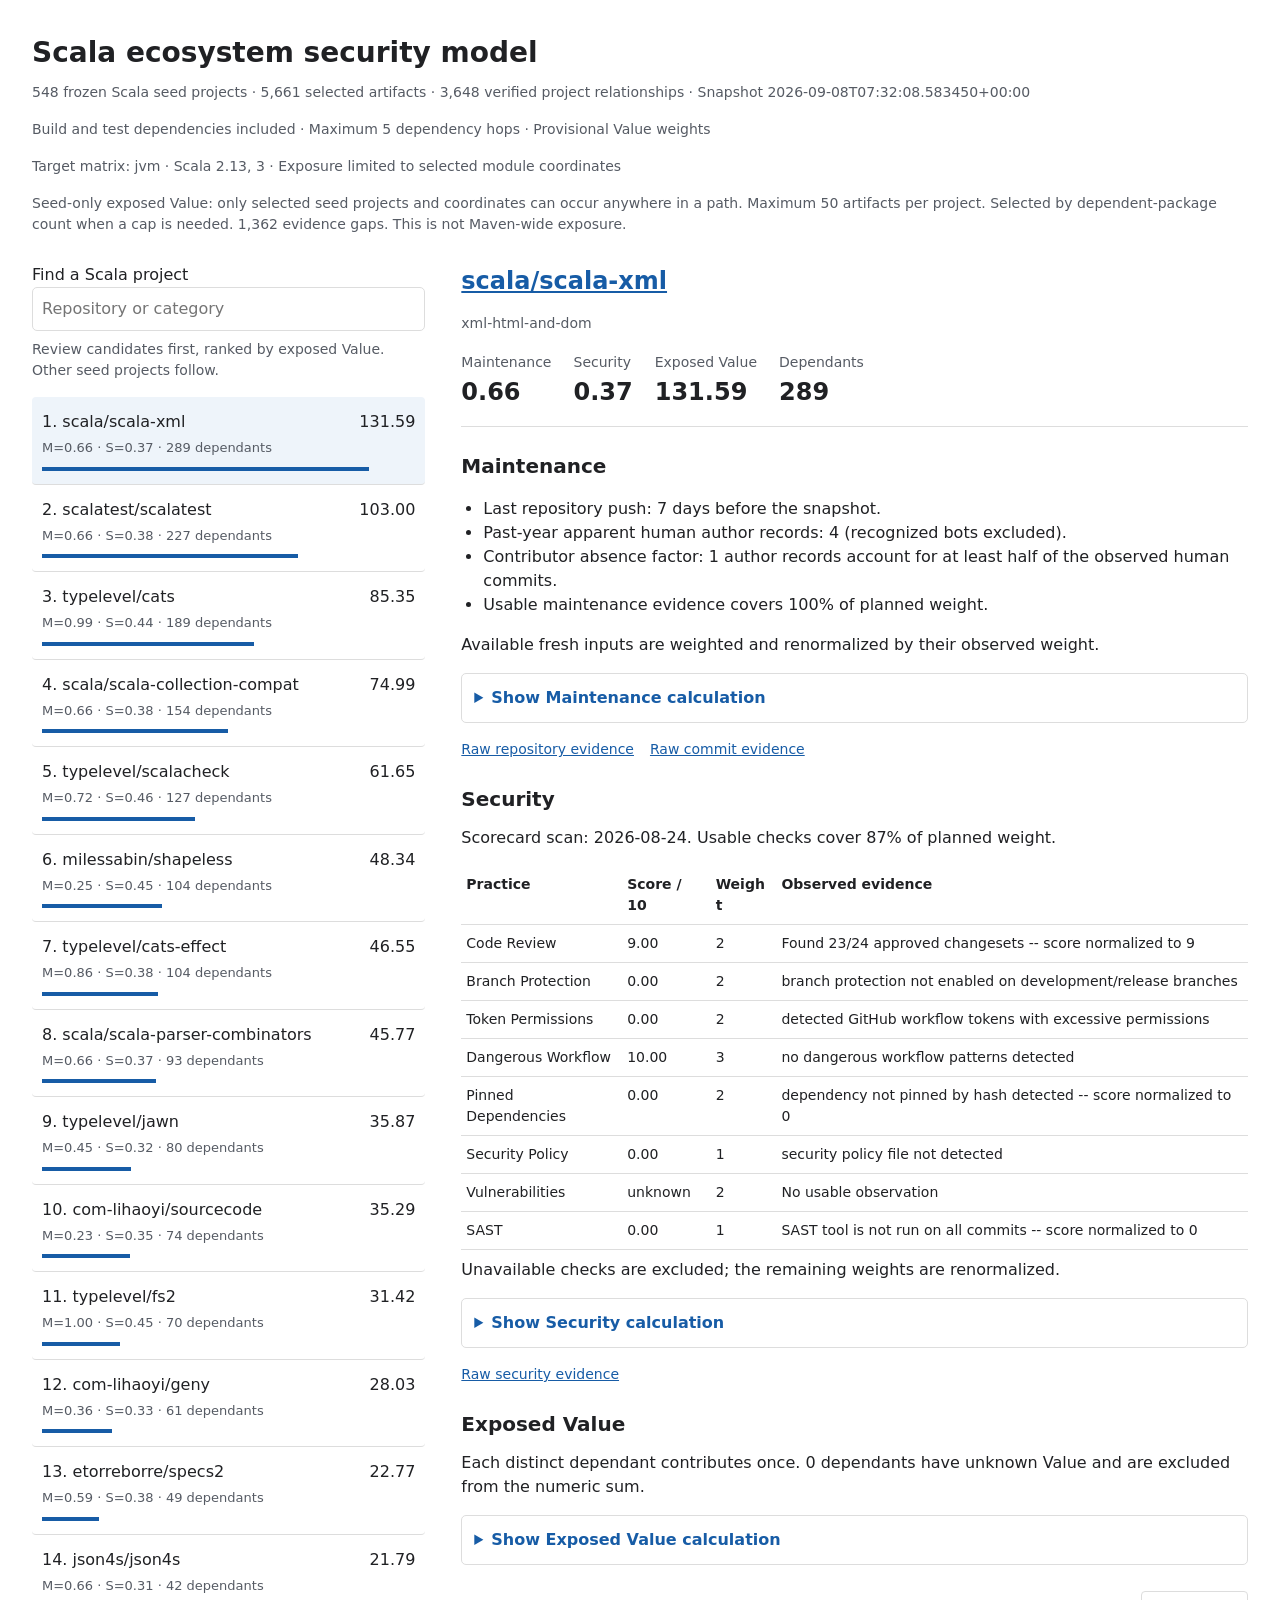
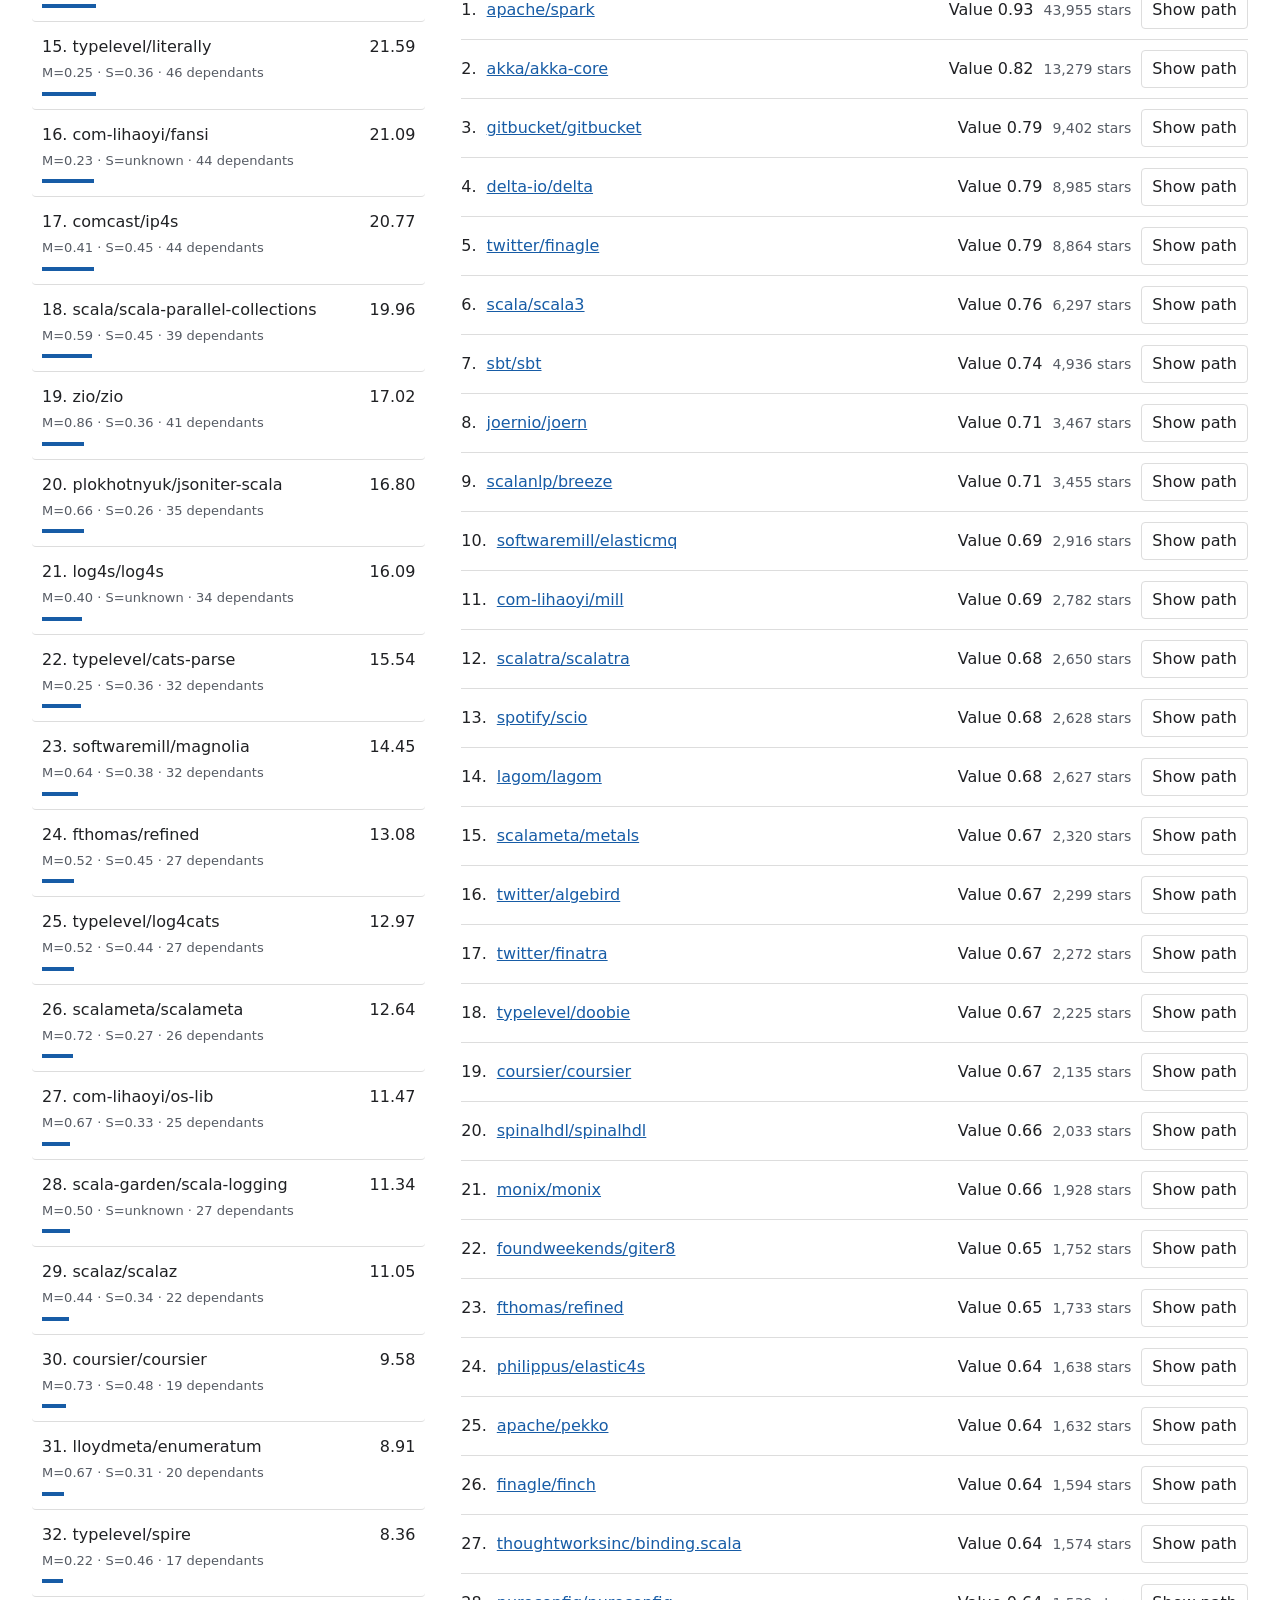
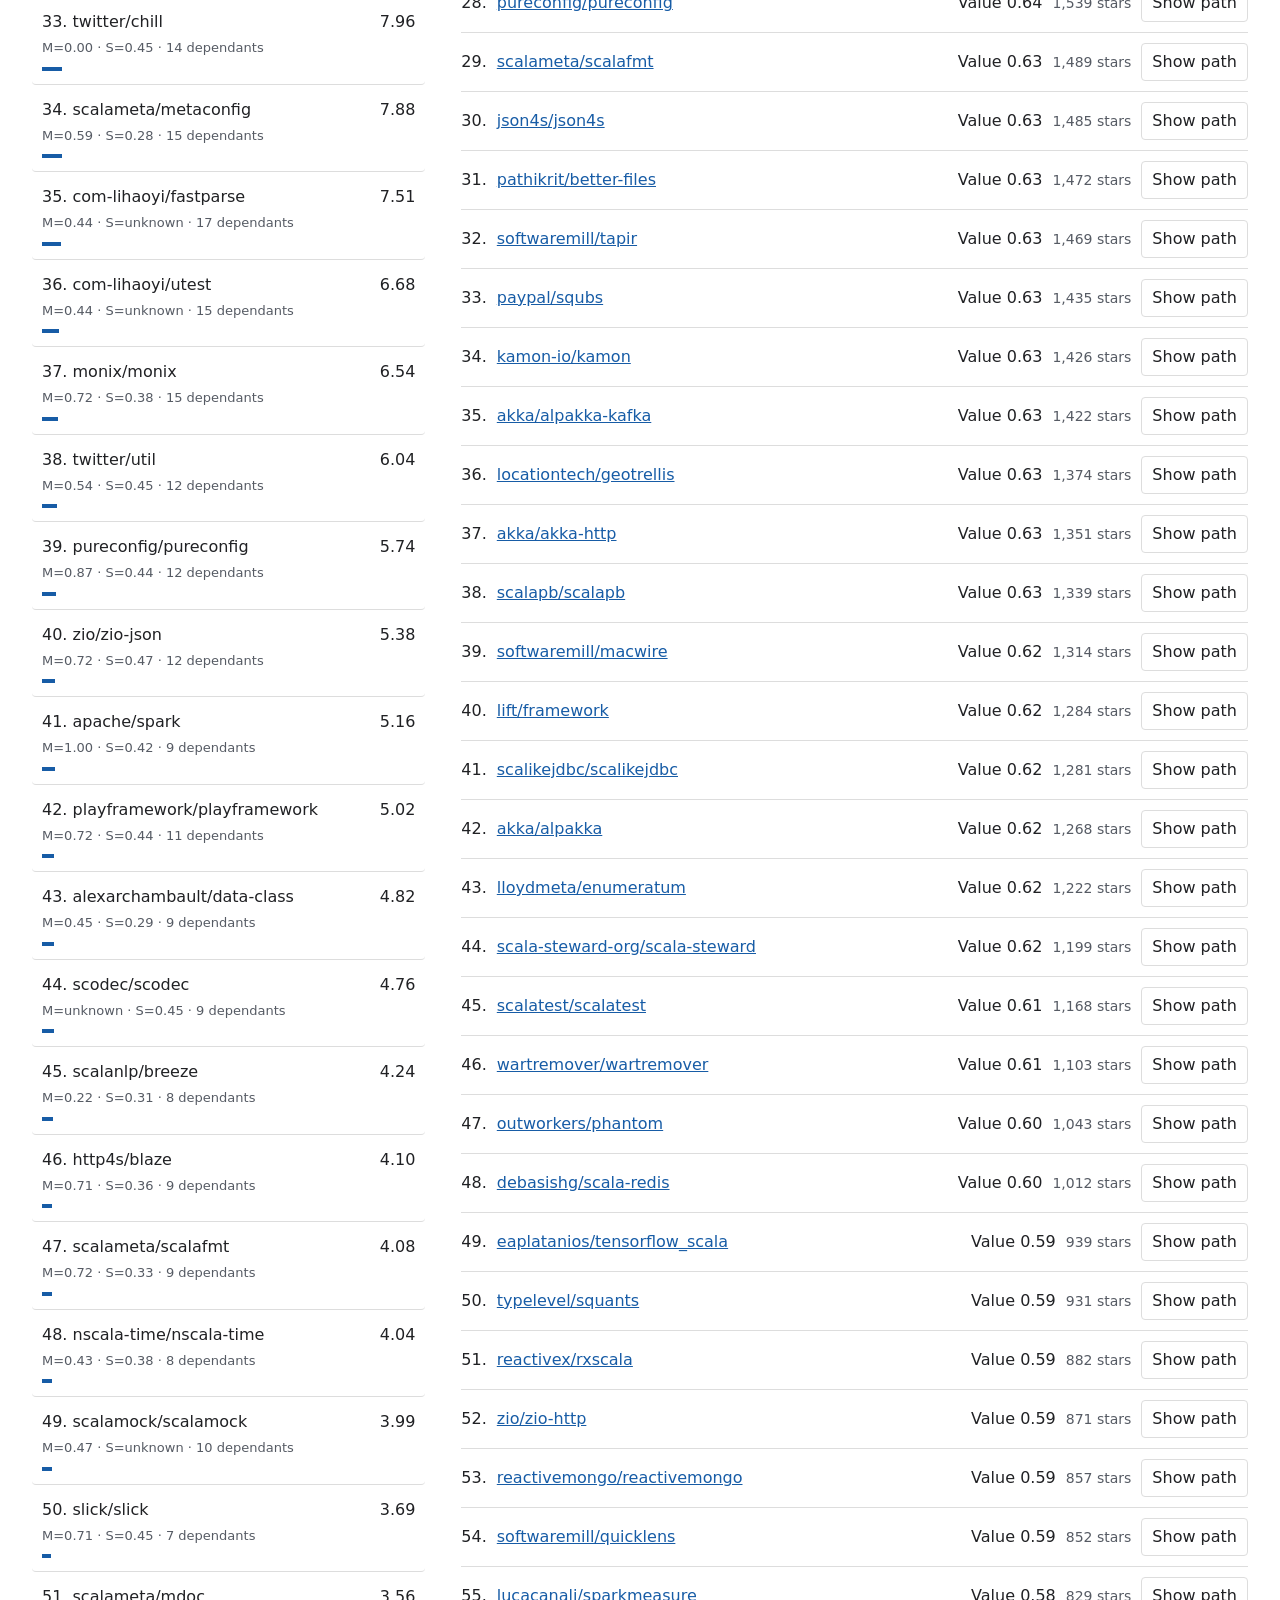
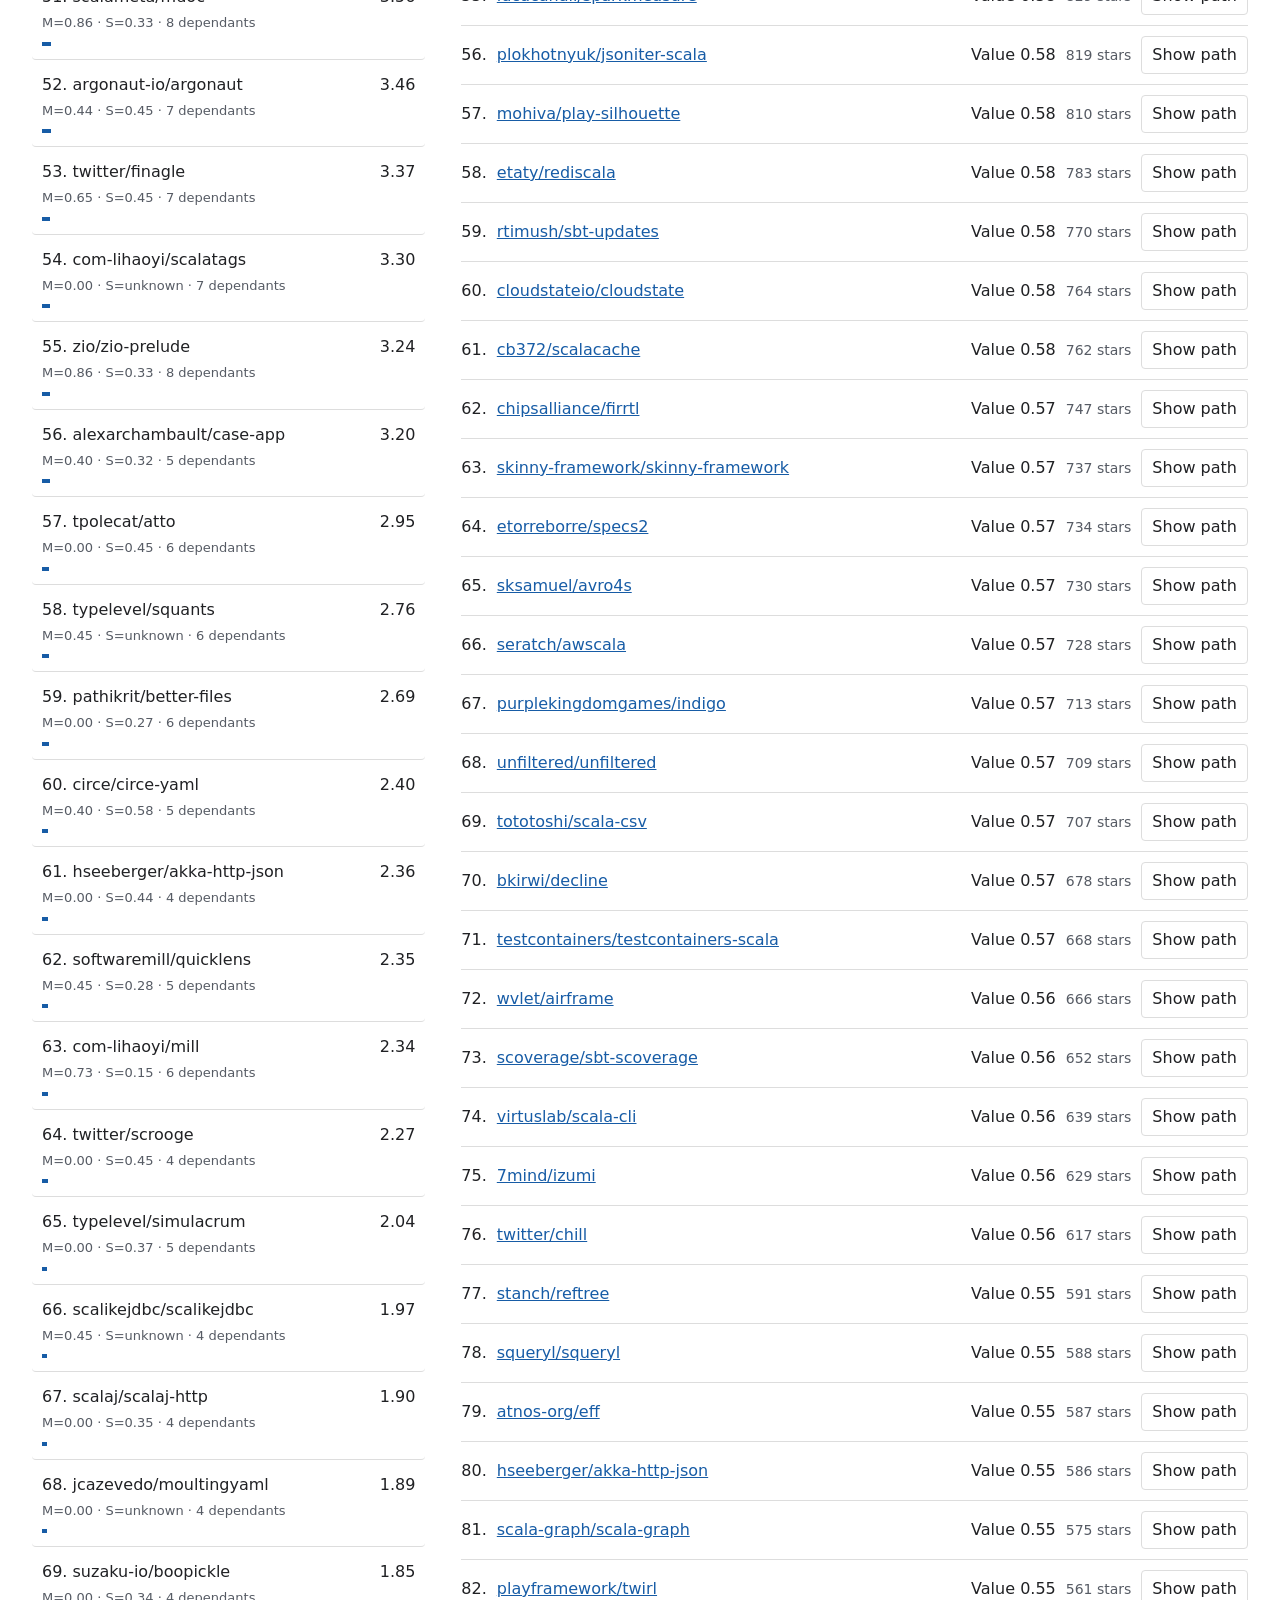
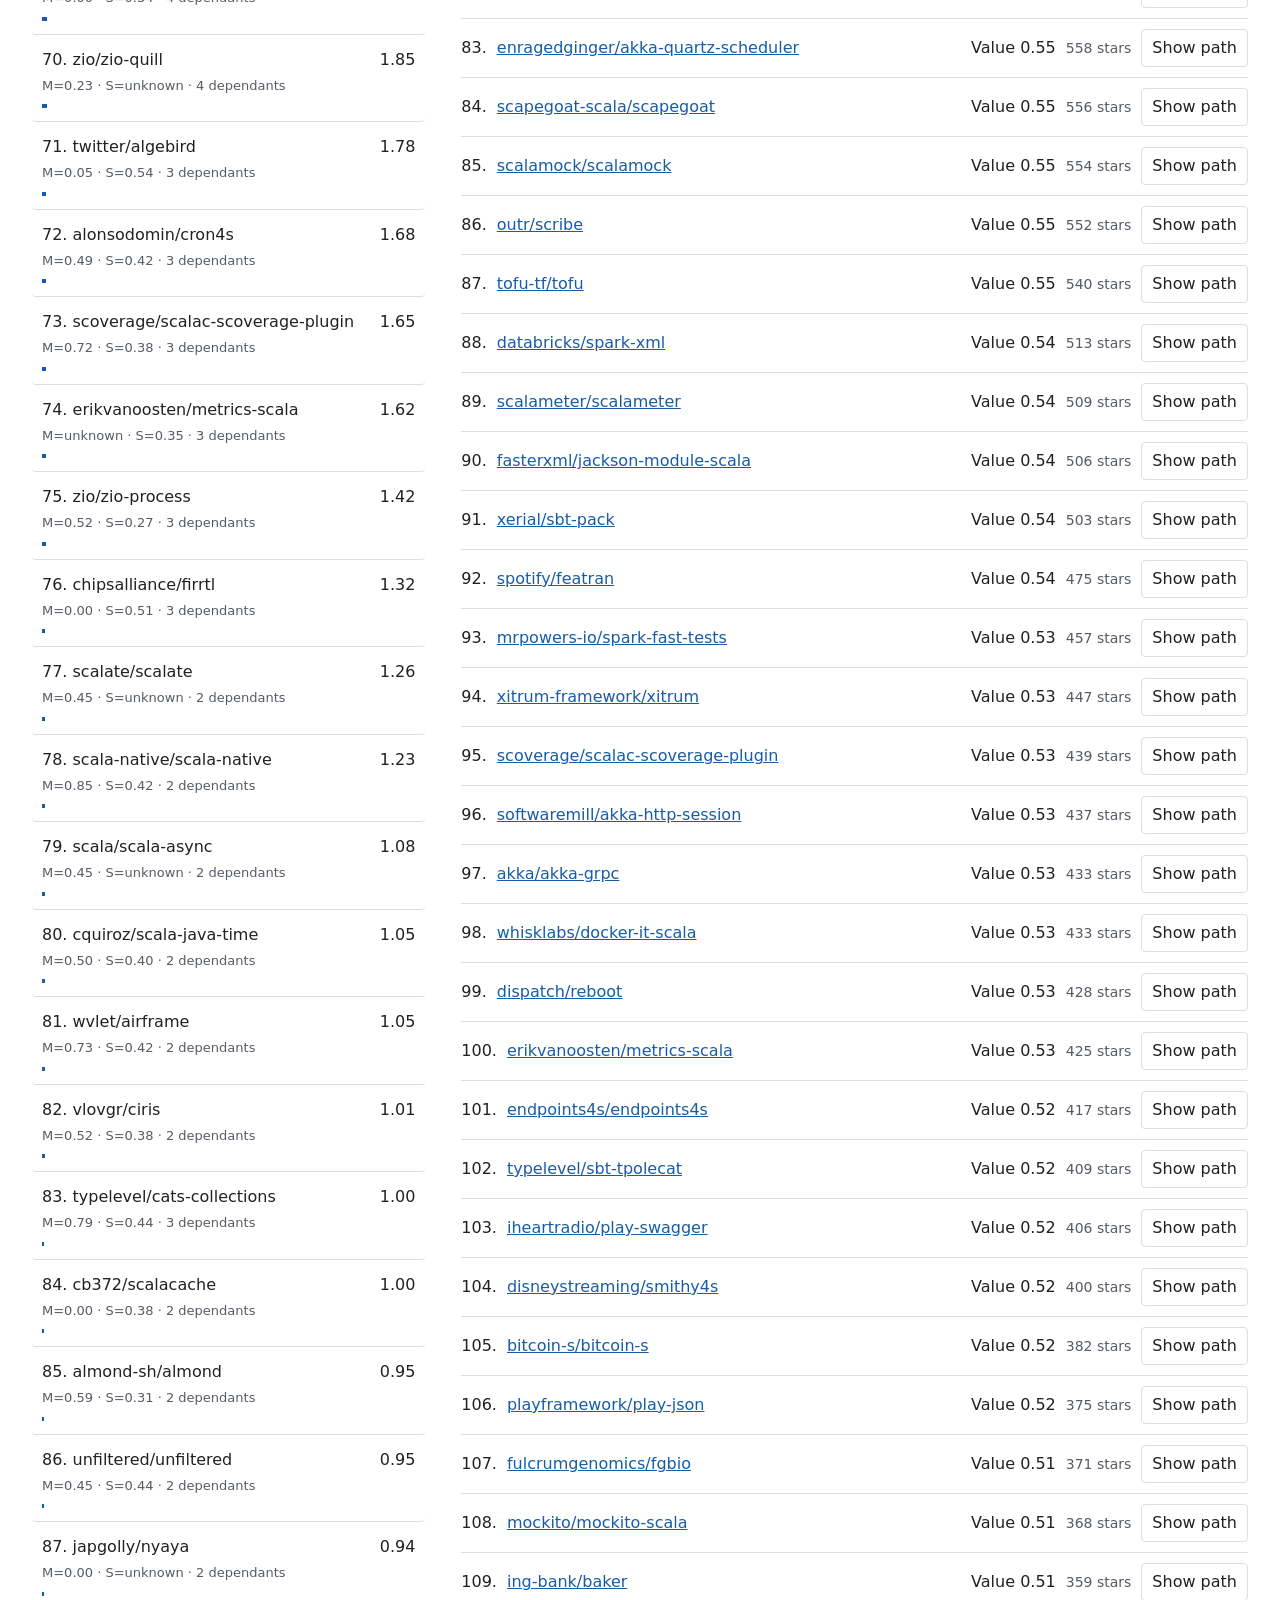
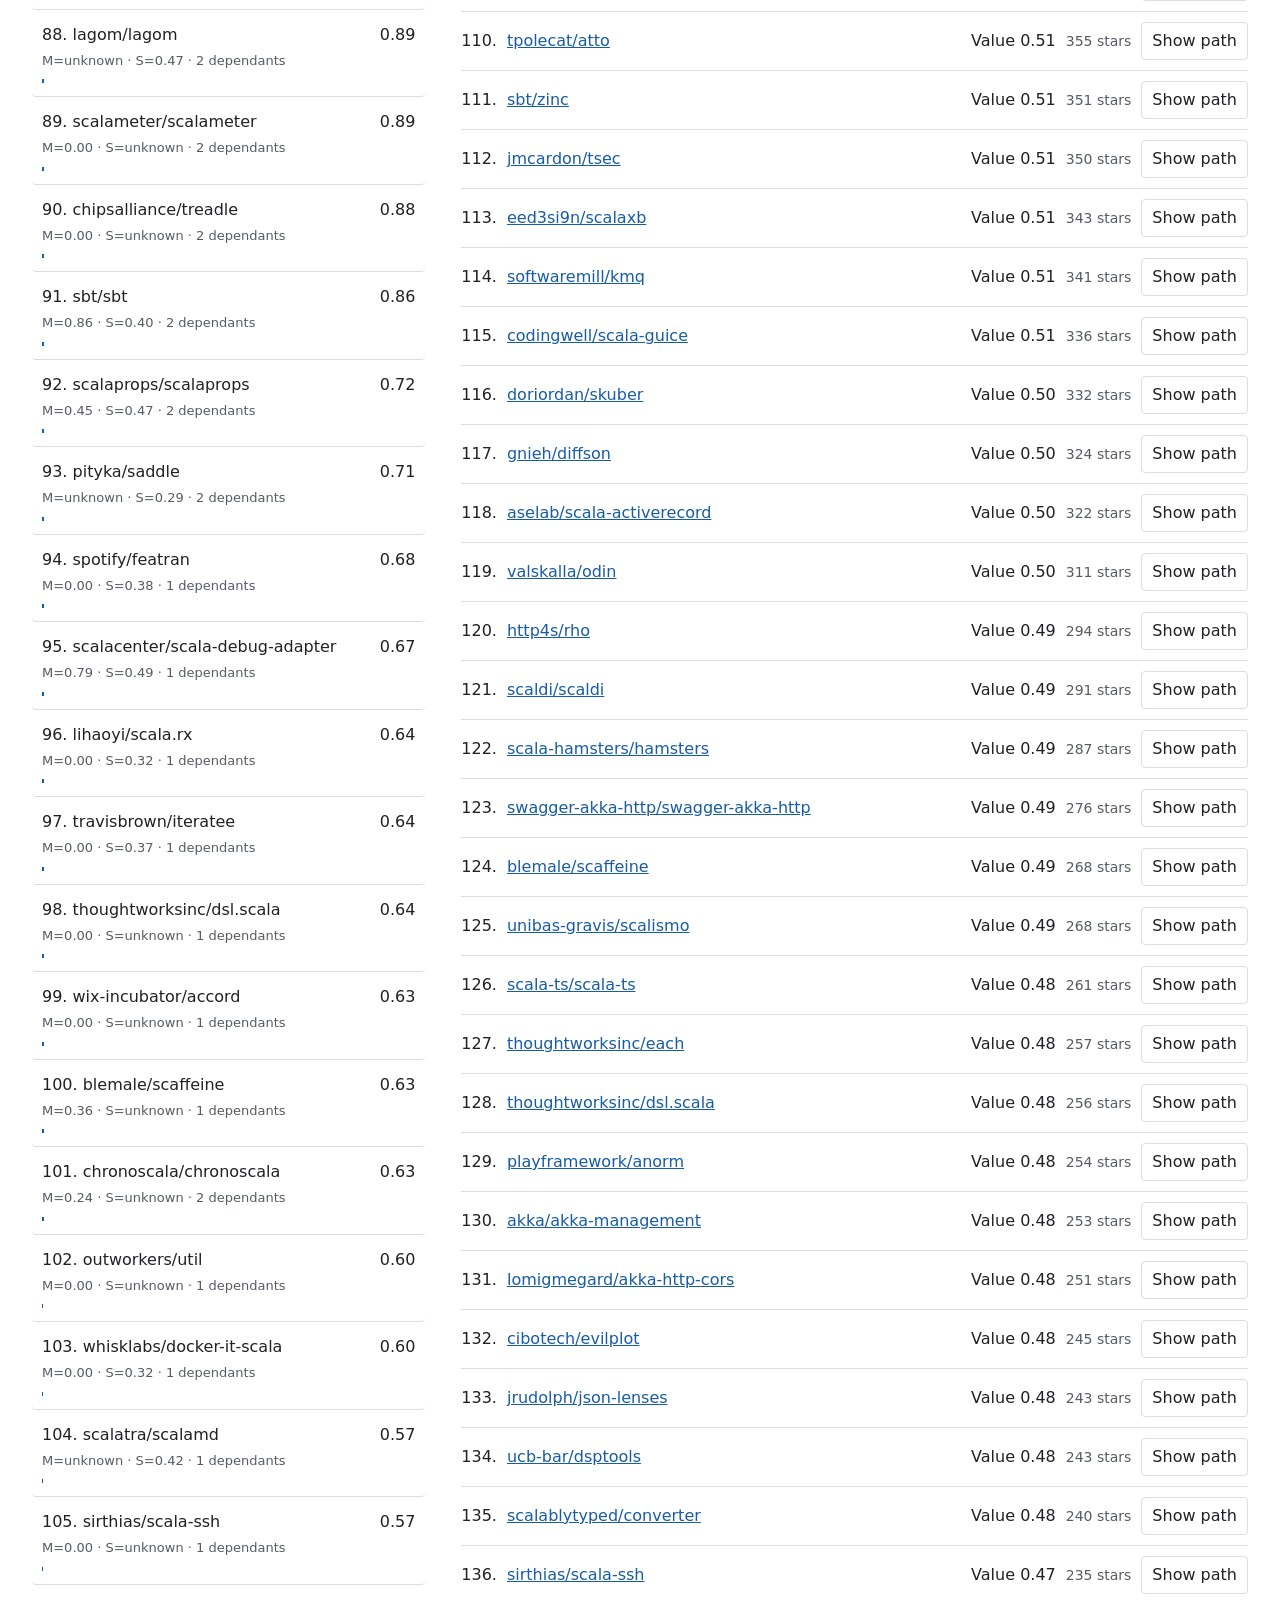
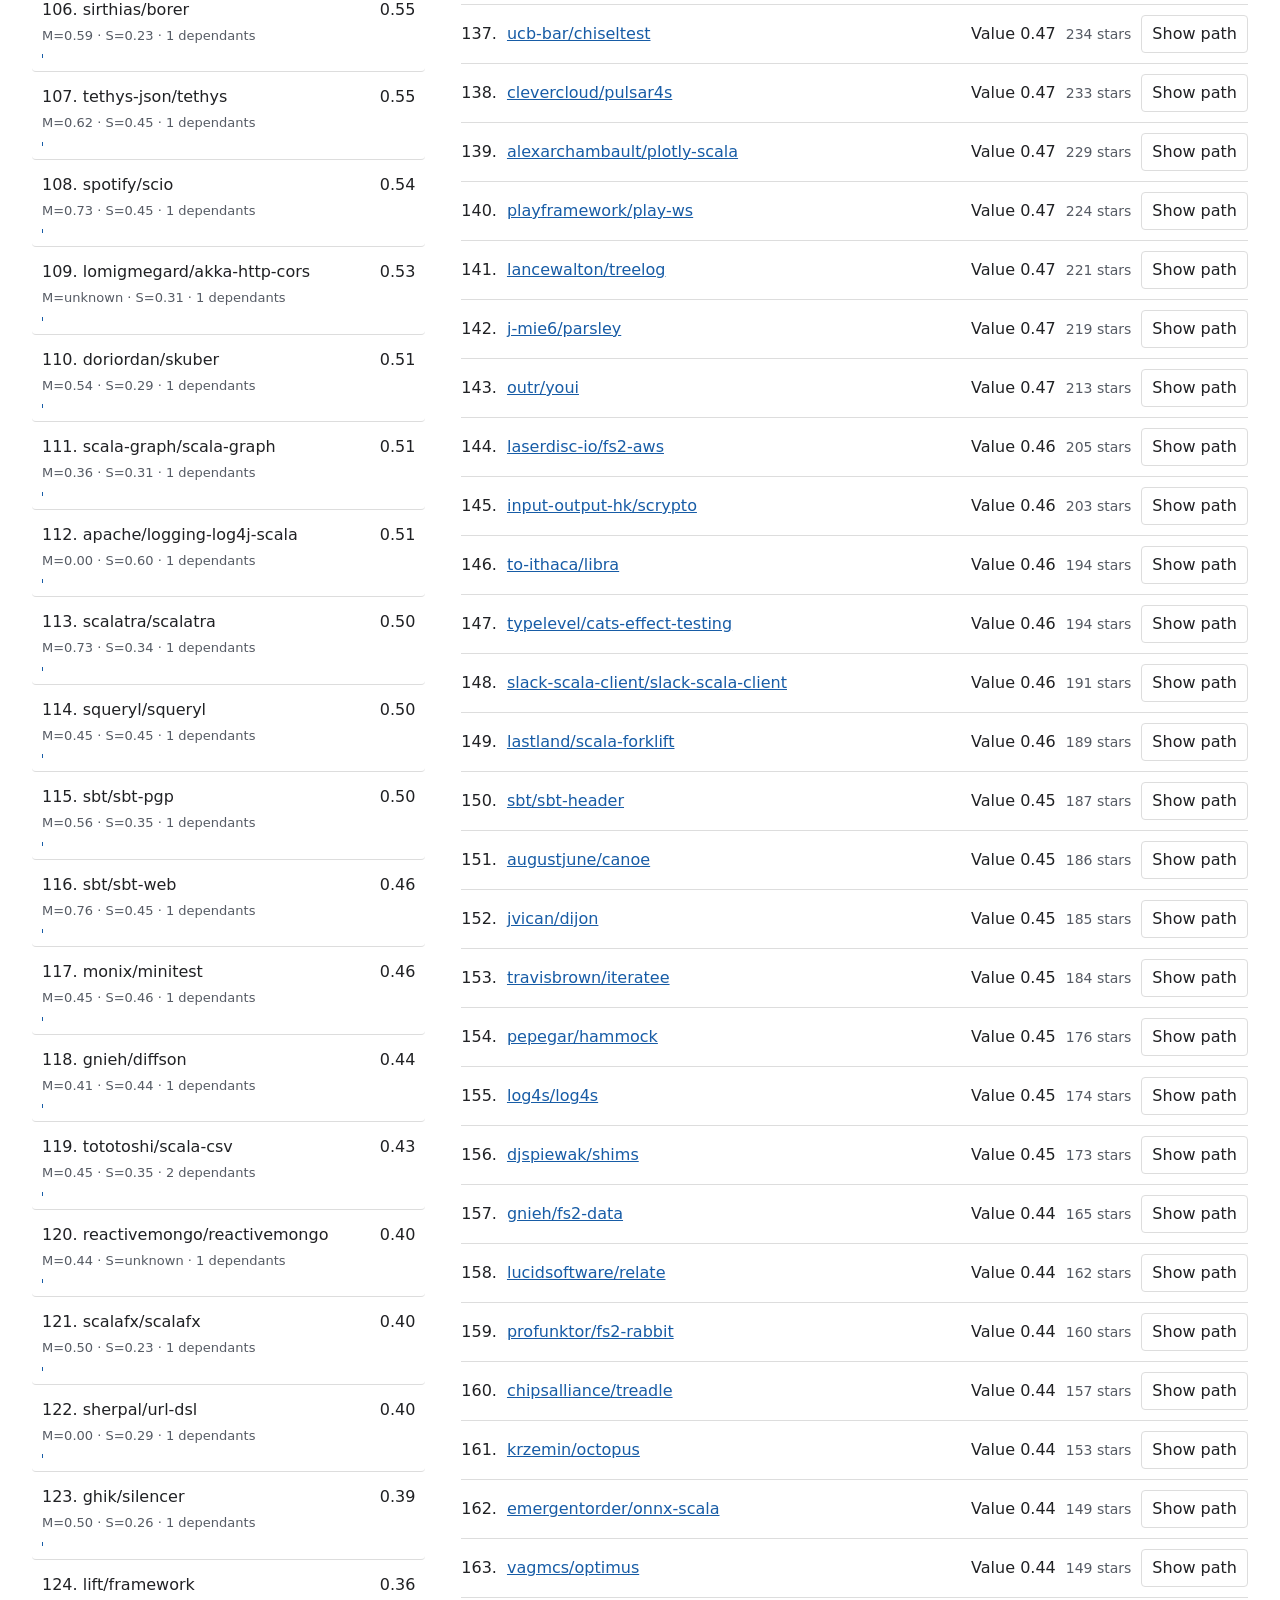
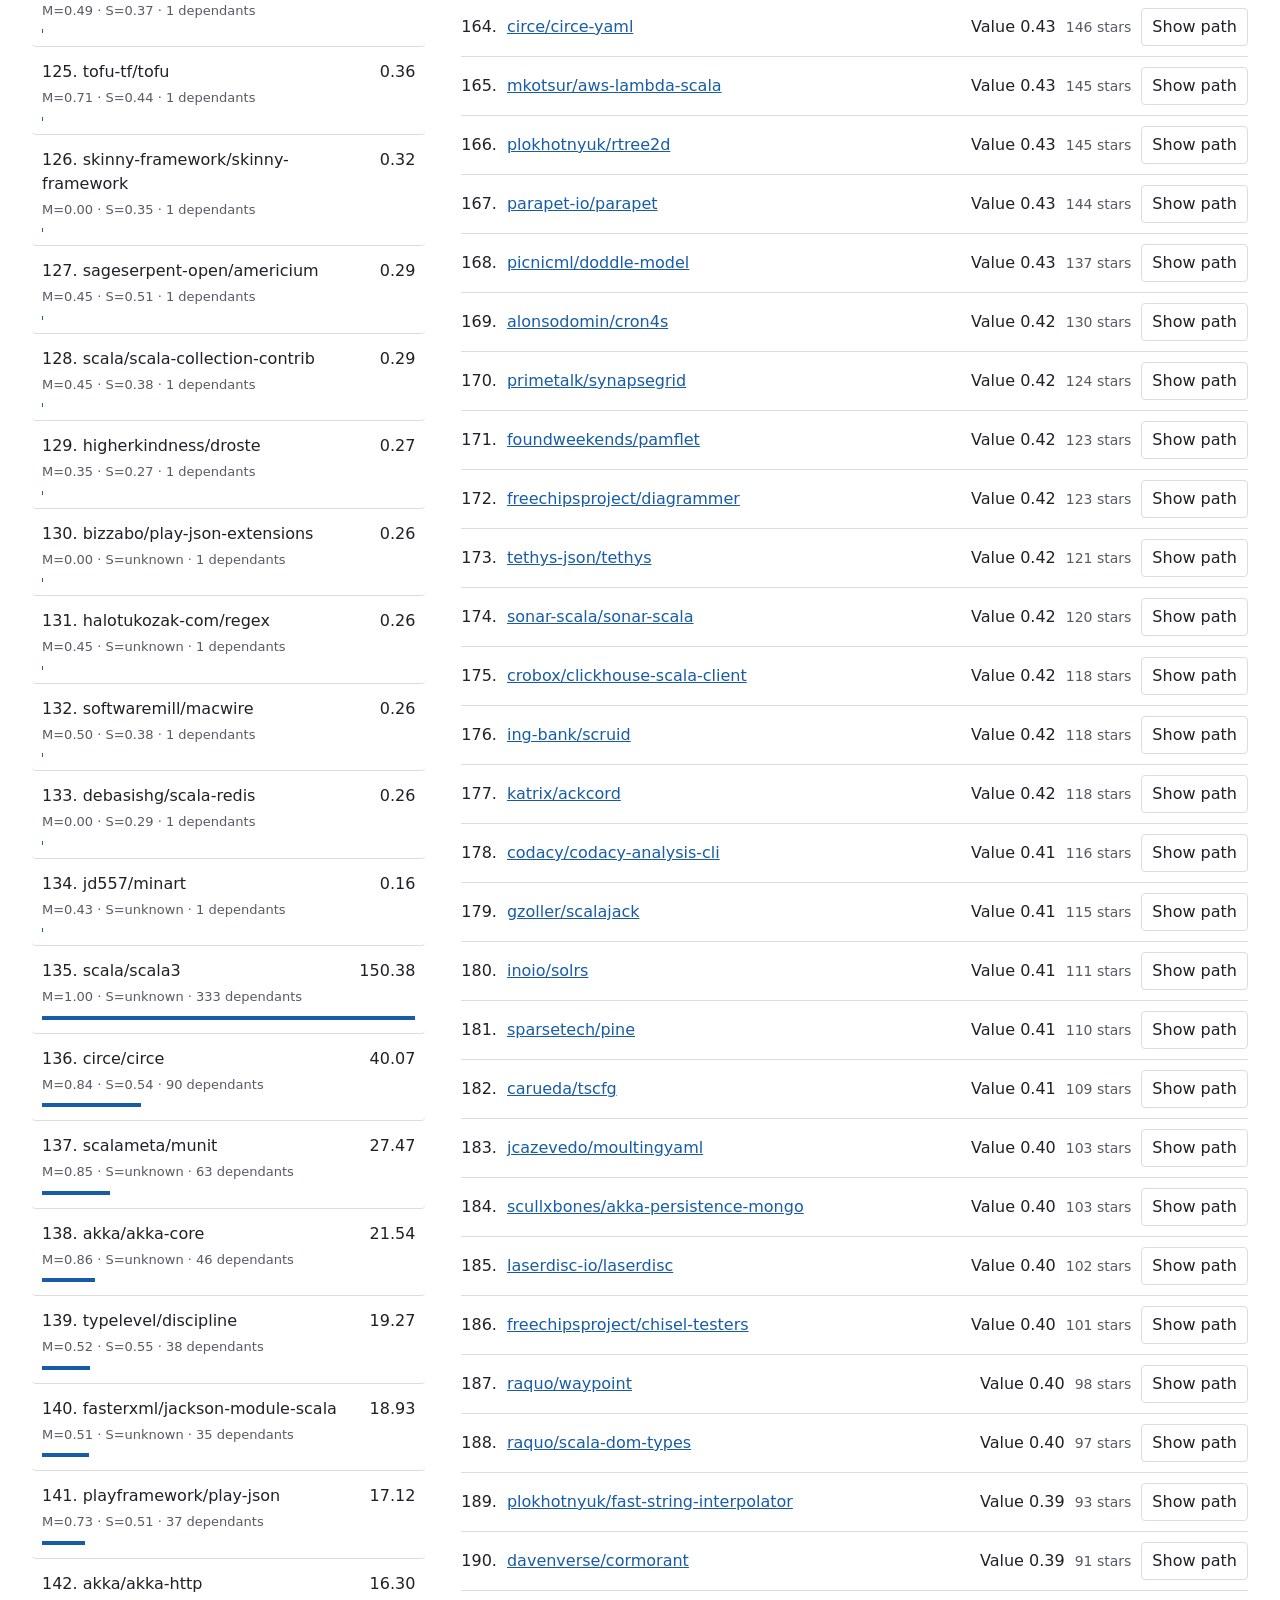
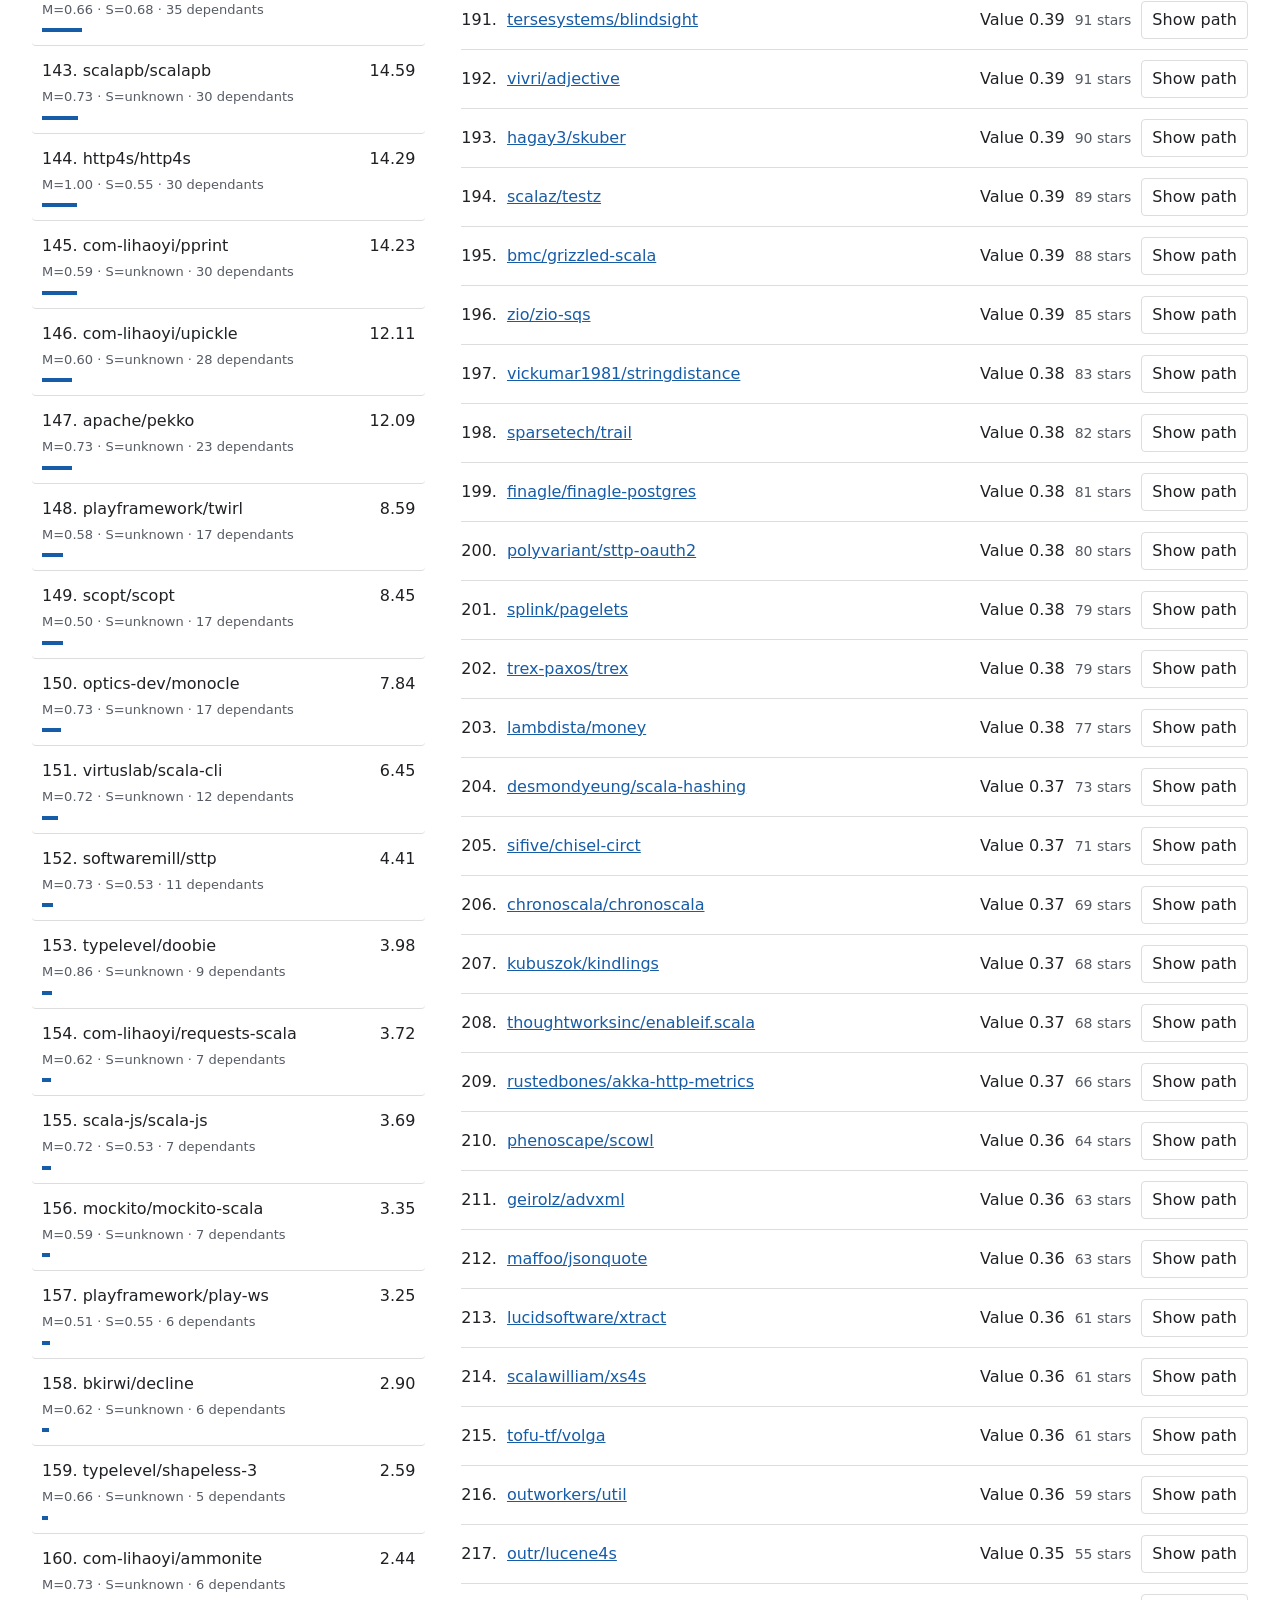
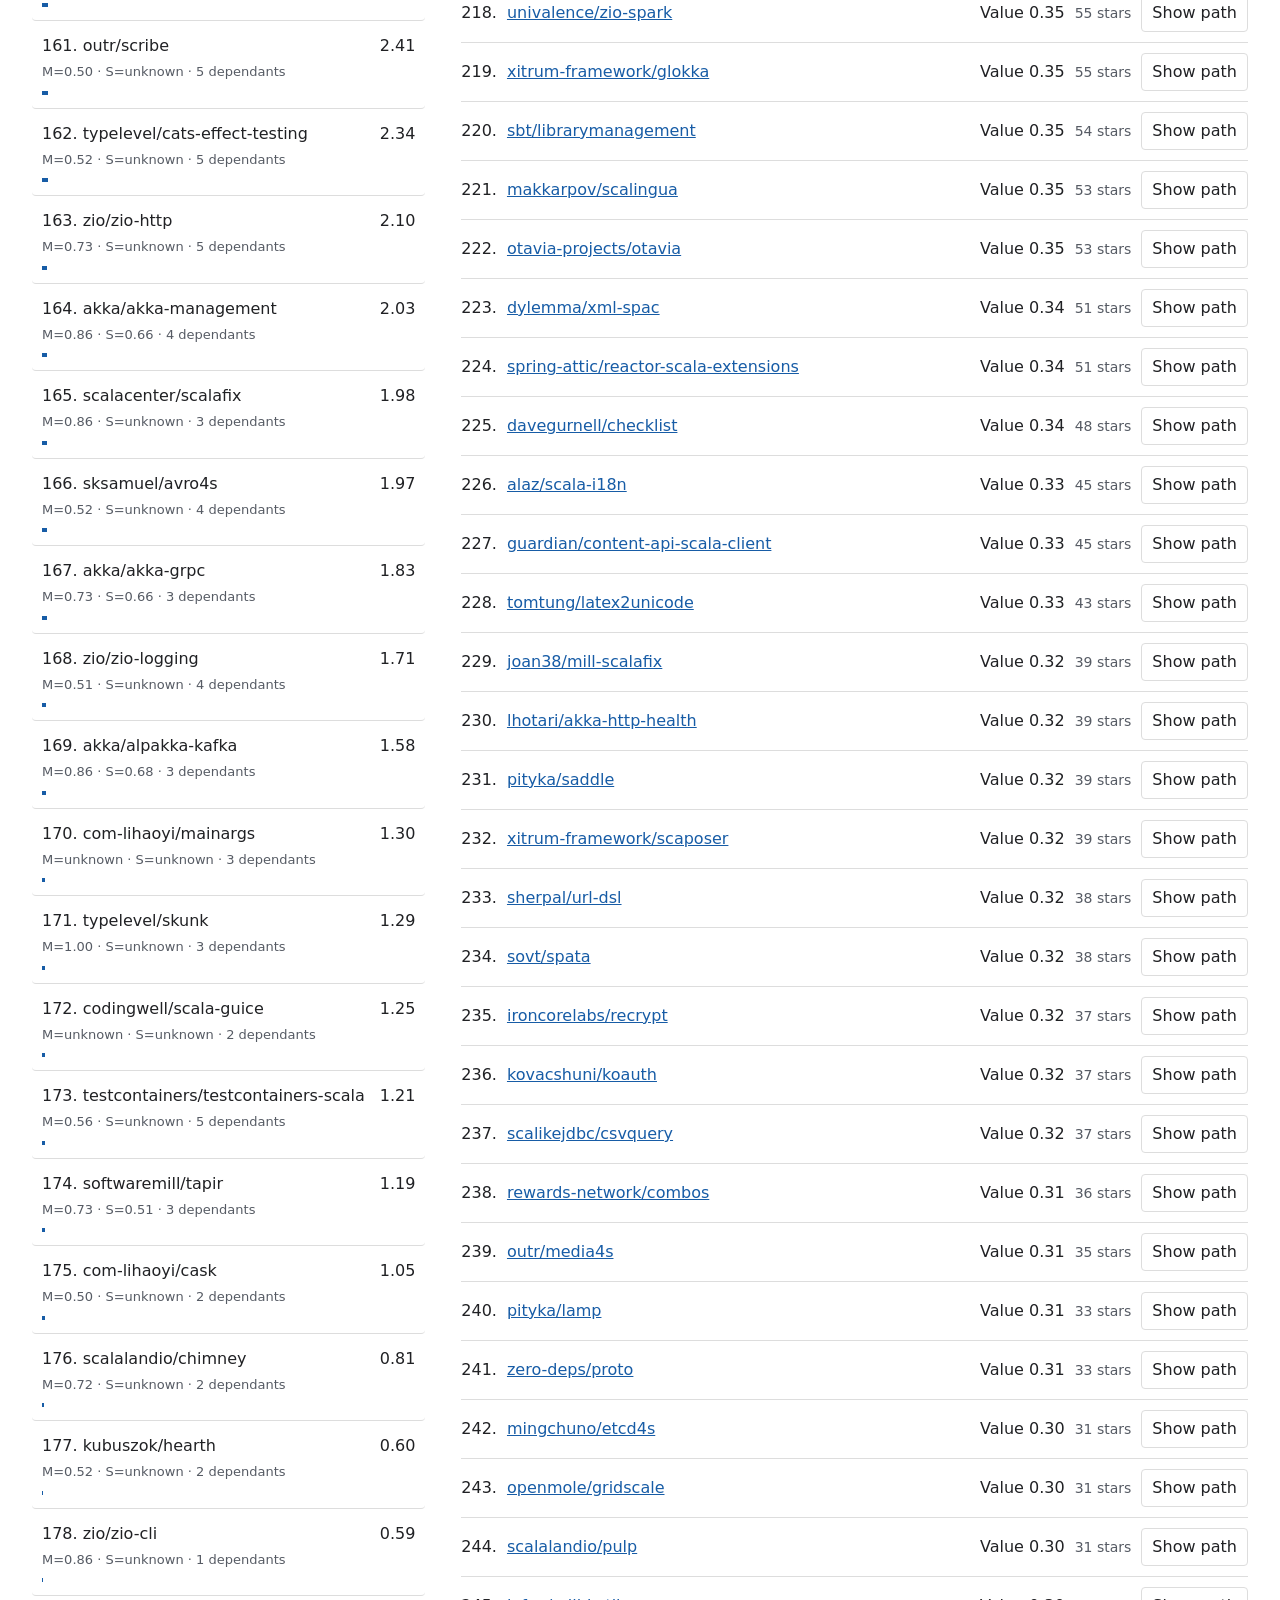
==== commit f9328d1e: "Publish reviewed ecosystem report" ====
--- a/site/index.html
+++ b/site/index.html
@@ -15,7 +15,7 @@
 <div class="layout"><aside aria-label="Ranked Scala projects"><label for="search">Find a Scala project</label><input id="search" type="search" placeholder="Repository or category"><p class="secondary" id="rank-note"></p><ol id="ranking" class="ranking"></ol></aside><section id="detail" aria-live="polite"></section></div>
 <footer class="secondary">A curated assessment cohort. Low scores identify evidence for review, not confirmed vulnerabilities. Source data: ecosyste.ms (CC BY-SA 4.0), Scaladex, Maven Central POMs and OpenSSF Scorecard. Snapshot and calculation details are available in the accompanying methodology.</footer>
 </main>
-<script id="data" type="application/json">{"projects":[["47degrees/github4s",231,0.4730971860532399],["7mind/izumi",629,0.5598676235983088],["adamw/scala-macro-debug",81,0.38276243801517623],["akka/akka-core",13279,0.8246388987377344],["akka/akka-http",1351,0.6261947944179553],["akka/akka-management",253,0.48096632556403407],["akka/alpakka",1268,0.6206917852956019],["akka/alpakka-kafka",1422,0.6306404322522761],["alaz/scala-i18n",45,0.33255127748738955],["alexarchambault/case-app",311,0.4988304855272004],["alexarchambault/plotly-scala",229,0.47234515693177953],["alexklibisz/elastiknn",395,0.5195385859218767],["almond-sh/almond",1625,0.6422235504261108],["alonsodomin/cron4s",130,0.4234538913256152],["apache/cassandra-spark-connector",1955,0.6582731983243401],["apache/logging-log4j-scala",23,0.2760420085764778],["apache/pekko",1632,0.642596678797741],["apache/spark",43955,0.9286028263723],["arainko/ducktape",439,0.5286900760851682],["argonaut-io/argonaut",544,0.5472788250973576],["armanbilge/schrodinger",38,0.3182126450106902],["atnos-org/eff",587,0.5538749841279346],["augustjune/canoe",186,0.4543679266503065],["backuity/clist",105,0.4050608212233542],["banana-rdf/banana-rdf",298,0.4951338075992754],["bitcoin-s/bitcoin-s",382,0.5166393060487687],["bkirwi/decline",678,0.5663734629128208],["blackdoor/jose",16,0.24608957052603847],["blemale/scaffeine",268,0.4859500339117556],["bmc/grizzled-scala",88,0.38987766268724067],["bot4s/telegram",432,0.5272971212685029],["bottech/scala2plantuml",25,0.2829944237895593],["build-server-protocol/build-server-protocol",546,0.5475969896323625],["carueda/tscfg",109,0.40827818240749475],["cascala/galileo",72,0.3726642483336563],["cb372/scalacache",762,0.5765044068481144],["chipsalliance/firrtl",747,0.5747798203279799],["chipsalliance/treadle",157,0.4397310354472698],["chris-twiner/scalesxml",80,0.38169667223987064],["chronoscala/chronoscala",69,0.3690192874783735],["cibotech/evilplot",245,0.47818660607514385],["circe/circe",2541,0.6810345177074895],["circe/circe-droste",21,0.26848430296310477],["circe/circe-yaml",146,0.4334630904502611],["ciren/cilib",125,0.42007374415391874],["clevercloud/pulsar4s",233,0.4738427599094946],["cloudstateio/cloudstate",764,0.5767317860903637],["codacy/codacy-analysis-cli",116,0.41363681307065786],["codingwell/scala-guice",336,0.5055255410825572],["colofabrix/figlet4s",38,0.3182126450106902],["com-lihaoyi/ammonite",2630,0.6840235754847827],["com-lihaoyi/fansi",237,0.475314978560022],["com-lihaoyi/fastparse",1135,0.6110751355045351],["com-lihaoyi/geny",98,0.3991266922442033],["com-lihaoyi/mainargs",213,0.466082349837877],["com-lihaoyi/os-lib",739,0.573845845512519],["com-lihaoyi/pprint",248,0.47923945315912847],["com-lihaoyi/scalatags",773,0.57774769031382],["com-lihaoyi/sourcecode",543,0.5471193047202221],["com-lihaoyi/upickle",766,0.5769585716524539],["com-lihaoyi/utest",507,0.5411722724028708],["comcast/ip4s",232,0.4734707729557719],["coursier/coursier",2135,0.6659196712637185],["cquiroz/scala-java-time",130,0.4234538913256152],["creativescala/doodle",348,0.5085646436604078],["danielasfregola/twitter4s",256,0.4819862060204529],["darrenjw/scala-smfsb",12,0.22278847695072257],["databricks/spark-xml",513,0.5421921528592896],["davegurnell/checklist",48,0.3380389223902935],["davenverse/cormorant",91,0.3927572243262263],["deanwampler/command-line-arguments",19,0.26020577312206344],["debasishg/scala-redis",1012,0.6011213669472815],["delta-io/delta",8985,0.7907125960506008],["desmondyeung/scala-hashing",73,0.3738460192292924],["disneystreaming/smithy4s",400,0.5206284223141956],["djspiewak/shims",173,0.4481094604355341],["dlouwers/reactive-consul",18,0.25575049804961636],["dmurvihill/courier",221,0.46927018728925995],["doriordan/skuber",332,0.5044884085103909],["dvgica/managerial",16,0.24608957052603847],["eaplatanios/tensorflow_scala",939,0.5946250542377625],["eed3si9n/scalaxb",343,0.5073112478715581],["eikek/emil",50,0.3415137385860061],["emergentorder/onnx-scala",149,0.4352178737875843],["enragedginger/akka-quartz-scheduler",558,0.5494818843057705],["erikerlandson/coulomb",152,0.43693790664597376],["erikvanoosten/metrics-scala",425,0.5258814630479925],["esamson/remder",2,0.09542416805996766],["etaty/rediscala",783,0.5788627097456404],["etorreborre/specs2",734,0.573256969894651],["f100ded/scala-url-builder",4,0.13979387944438998],["facsimile/facsimile",28,0.2924793455367298],["fasterxml/jackson-module-scala",506,0.5410011219614128],["finagle/finch",1594,0.6405515811053877],["fomkin/korolev",574,0.5519330895373328],["foundweekends/giter8",1752,0.6487558197194312],["foundweekends/pamflet",123,0.41868397336998675],["freechipsproject/chisel-testers",101,0.4017196854248428],["freechipsproject/diagrammer",123,0.41868397336998675],["fthomas/fs2-cron",137,0.4279754455473572],["fthomas/refined",1733,0.6478092559508812],["fulcrumgenomics/fgbio",371,0.5141081414299543],["gatling/gatling",6954,0.7684587593941528],["geirolz/advxml",63,0.36123568103302034],["gekomad/scala-compress",9,0.1999998262832267],["ghik/silencer",253,0.48096632556403407],["ghostdogpr/caliban",995,0.599651346836802],["giiita/refuel",22,0.2723453306485528],["gitbucket/gitbucket",9402,0.7946525969986811],["gnieh/diffson",324,0.5023762358395025],["gnieh/fs2-data",165,0.44402123193799764],["guardian/content-api-scala-client",45,0.33255127748738955],["guardian/pan-domain-authentication",11,0.2158360617376411],["guardian/play-googleauth",39,0.3204117199609002],["guardian/simple-configuration",14,0.23521804750435762],["hagay3/skuber",90,0.3918079381458693],["halotukozak-com/alpaca",19,0.26020577312206344],["halotukozak-com/made",6,0.16901946119514674],["halotukozak-com/regex",0,0.0],["hhandoko/play2-scala-pdf",25,0.2829944237895593],["higherkindness/droste",396,0.5197576498991218],["hnaderi/scala-k8s",50,0.3415137385860061],["holdenk/spark-testing-base",1555,0.6384013640251273],["hseeberger/akka-http-json",586,0.5537271392906455],["http4s/http4s",2624,0.6838252675882843],["iltotore/iron",554,0.5488581198948133],["iltotore/mcmill",9,0.1999998262832267],["ing-bank/baker",359,0.5112600560808355],["inoio/solrs",111,0.4098432485504936],["input-output-hk/scrypto",203,0.46192563226367955],["ironcorelabs/recrypt",37,0.3159564448884531],["j-mie6/parsley",219,0.4684841292463315],["j5ik2o/docker-controller-scala",18,0.25575049804961636],["jaliss/securesocial",1186,0.6148896097072597],["jap-company/fields",49,0.3397937057276167],["japgolly/scalacss",339,0.5062953436481019],["japgolly/scalajs-react",1657,0.6439163459470157],["jcazevedo/moultingyaml",103,0.4034063174672327],["jcouyang/jujiu",58,0.3541700947017314],["jcouyang/meow",43,0.32869024980194145],["jd557/interim",26,0.28627250417990296],["jd557/minart",62,0.359867797315082],["jd557/qrgen",9,0.1999998262832267],["jd557/spaeti",5,0.15563011489880438],["jetbrains/sbt-ide-settings",69,0.3690192874783735],["jmcardon/tsec",350,0.5090609811306255],["joan38/kubernetes-client",132,0.42476995924476313],["joan38/mill-scalafix",39,0.3204117199609002],["jodersky/akka-serial",131,0.42411441786190907],["jodersky/yamlesque",6,0.16901946119514674],["joernio/joern",3467,0.708015202789718],["johnsnowlabs/spark-nlp",4159,0.7238180374281329],["jokade/slogging",52,0.3448548743845175],["jphmrst/scala-latex",1,0.060205946838836726],["jphmrst/scala-outlines",0,0.0],["jrudolph/json-lenses",243,0.47747755053808866],["json4s/json4s",1485,0.6344032108520389],["jsuereth/scala-arm",543,0.5471193047202221],["jurajburian/mailer",22,0.2723453306485528],["jwojnowski/fs2-aes",6,0.16901946119514674],["jwojnowski/oidc4s",23,0.2760420085764778],["kamon-io/kamon",1426,0.6308842466465752],["karelcemus/play-i18n",12,0.22278847695072257],["katrix/ackcord",118,0.41510903172118524],["kenshoo/metrics-play",162,0.442437136586699],["kitlangton/animus",123,0.41868397336998675],["kovacshuni/koauth",37,0.3159564448884531],["kovszilard/easy-config",17,0.251054282958772],["krzemin/octopus",153,0.4375037641582515],["kubuszok/kindlings",68,0.3677694987085205],["kxbmap/configs",164,0.4434964036286256],["lagom/lagom",2627,0.683924478131265],["lambdista/config",29,0.29542399434319433],["lambdista/money",77,0.3784185918495269],["lancewalton/treelog",221,0.46927018728925995],["laserdisc-io/fs2-aws",205,0.46277304211628334],["lefou/mill-kotlin",30,0.2982720796923133],["lego/woof",434,0.5276973930410874],["lift/framework",1284,0.6217800854648429],["lightbend/paradox",251,0.48027969099275547],["lihaoyi/scala.rx",986,0.5988629103708134],["lihaoyi/scalatex",292,0.4933730955345388],["lloydmeta/enumeratum",1222,0.6174847550694952],["locationtech/geotrellis",1374,0.6276599944574379],["log4s/log4s",174,0.4486072200839267],["lolgab/mill-mima",17,0.251054282958772],["lucacanali/sparkmeasure",829,0.5838151113823875],["lucidsoftware/xtract",61,0.35847802653115],["makingthematrix/signals3",16,0.24608957052603847],["makkarpov/scalingua",53,0.3464784510187397],["mdedetrich/akka-http-webjars",2,0.09542416805996766],["memsql/singlestore-spark-connector",164,0.4434964036286256],["milessabin/shapeless",3400,0.7063207128872357],["mkotsur/aws-lambda-scala",145,0.43287019517249303],["mockito/mockito-scala",368,0.5134048272962748],["mohiva/play-silhouette",810,0.581803665496515],["monix/monix",1928,0.6570658748114631],["monix/monix-connect",60,0.3570656568604152],["mrpowers-io/spark-fast-tests",457,0.5321726333638088],["netflix/atlas",3564,0.710411289785256],["noelwelsh/mads",19,0.26020577312206344],["nscala-time/nscala-time",866,0.5876033091120445],["nulab/scala-oauth2-provider",541,0.5467993823661431],["oleg-py/better-monadic-for",707,0.5700061564393725],["oleg-py/shironeko",27,0.2894313548728202],["openmole/mgo",78,0.3795250886084331],["optics-dev/monocle",1698,0.6460381146350382],["otavia-projects/otavia",53,0.3464784510187397],["outr/lucene4s",55,0.34963730171165697],["outr/mailgun4s",17,0.251054282958772],["outr/media4s",35,0.31126022979760876],["outr/scribe",552,0.5485445498035798],["outr/youi",213,0.466082349837877],["outworkers/phantom",1043,0.6037395753343384],["outworkers/util",59,0.35562994118203106],["pathikrit/better-files",1472,0.6336399989985678],["paypal/squbs",1435,0.6314303395305741],["phenoscape/scowl",64,0.3625823563951125],["philippus/elastic4s",1638,0.6429152322878166],["philippus/emoji-clock",20,0.2644436292551144],["philwalk/pallet",0,0.0],["philwalk/uni",13,0.22922540803398345],["picnicml/doddle-model",137,0.4279754455473572],["pityka/lamp",33,0.3062955173648752],["pityka/nspl",101,0.4017196854248428],["pityka/pairwisealignment",3,0.12041189367767345],["pityka/saddle",39,0.3204117199609002],["pityka/tasks",6,0.16901946119514674],["playframework/play-json",375,0.5150371216322092],["playframework/play-mailer",252,0.4806236867728208],["playframework/playframework",12621,0.8202249227329979],["playframework/twirl",561,0.5499467854384921],["plokhotnyuk/fast-string-interpolator",93,0.3946252279545357],["plokhotnyuk/jsoniter-scala",819,0.5827622642984028],["plokhotnyuk/rtree2d",145,0.43287019517249303],["polyvariant/sttp-oauth2",80,0.38169667223987064],["poslegm/scala-phash",22,0.2723453306485528],["primetalk/synapsegrid",124,0.41938163833316994],["profunktor/fs2-rabbit",160,0.44136479184369953],["profunktor/http4s-jwt-auth",130,0.4234538913256152],["pureconfig/pureconfig",1539,0.6375035904414782],["purplekingdomgames/indigo",713,0.5707391466199896],["quafadas/dedav4s",53,0.3464784510187397],["quantifind/sumac",84,0.38588344997042845],["raquo/scala-dom-types",97,0.3982448692291302],["raquo/waypoint",98,0.3991266922442033],["reactivemongo/reactivemongo",857,0.5866969479737949],["reactivex/rxscala",882,0.589191628952726],["rescala-lang/rescala",98,0.3991266922442033],["rewards-network/combos",36,0.3136400723904556],["rtimush/sbt-updates",770,0.5774103740804205],["rtyley/bfg-repo-cleaner",12180,0.8171358788872654],["ruippeixotog/scala-scraper",732,0.573020297211608],["rustedbones/akka-http-metrics",66,0.36521464332034276],["sageserpent-open/kineticmerge",26,0.28627250417990296],["sake92/hepek",112,0.41061533204252143],["sake92/scalajs-router",5,0.15563011489880438],["sake92/stone",5,0.15563011489880438],["sbt/librarymanagement",54,0.348072235568658],["sbt/sbt",4936,0.7386919838274095],["sbt/sbt-assembly",1962,0.6585834878845122],["sbt/sbt-boilerplate",111,0.4098432485504936],["sbt/sbt-buildinfo",556,0.5491705620336413],["sbt/sbt-ci-release",308,0.4979912633374143],["sbt/sbt-digest",33,0.3062955173648752],["sbt/sbt-git",355,0.5102895563649141],["sbt/sbt-gzip",25,0.2829944237895593],["sbt/sbt-header",187,0.45483117479337243],["sbt/sbt-java-formatter",31,0.3010297341941836],["sbt/sbt-jmh",796,0.580291160247245],["sbt/sbt-jshint",21,0.26848430296310477],["sbt/sbt-native-packager",1605,0.6411485512967611],["sbt/sbt-pgp",150,0.43579501093378953],["sbt/sbt-release",650,0.5627157089474276],["sbt/sbt-unidoc",127,0.42144162787185707],["sbt/sbt-web",372,0.5143413196127774],["sbt/zinc",351,0.5093080903184516],["scala-garden/mima",481,0.5366089415574958],["scala-garden/scala-logging",924,0.5932278312792355],["scala-graph/scala-graph",575,0.5520840171529556],["scala-hamsters/hamsters",287,0.49187807031411895],["scala-js/scala-js",4710,0.7346219827662902],["scala-native/scala-native",4687,0.7341968828898856],["scala-steward-org/scala-steward",1199,0.6158357143040946],["scala-thera/thera",52,0.3448548743845175],["scala-ts/scala-ts",261,0.4836598381644519],["scala/scala",14572,0.8327090697020704],["scala/scala-async",1161,0.6130406931331444],["scala/scala-collection-compat",210,0.4648560872926902],["scala/scala-collection-contrib",112,0.41061533204252143],["scala/scala-parallel-collections",219,0.4684841292463315],["scala/scala-parser-combinators",678,0.5663734629128208],["scala/scala-xml",319,0.5010295604774103],["scala/scala3",6297,0.7598398712748784],["scala/toolkit",95,0.3964539022541513],["scalablytyped/converter",240,0.4764029947186591],["scalacenter/scala-debug-adapter",66,0.36521464332034276],["scalacenter/scalac-profiling",131,0.42411441786190907],["scalacenter/scalafix",874,0.5884010995283167],["scalafx/scalafx",701,0.5692669279694622],["scalaj/scalaj-http",966,0.5970847761979463],["scalalandio/chimney",1255,0.6197973895337548],["scalalandio/pulp",31,0.3010297341941836],["scalameta/mdoc",402,0.5210605566430357],["scalameta/metabrowse",109,0.40827818240749475],["scalameta/metaconfig",44,0.33064221556432527],["scalameta/metals",2320,0.6731344434169582],["scalameta/munit",472,0.5349717634793159],["scalameta/sbt-native-image",257,0.4823235222538523],["scalameta/sbt-scalafmt",229,0.47234515693177953],["scalameta/scalafmt",1489,0.6346367024467752],["scalameta/scalameta",1155,0.6125910347297504],["scalamock/scalamock",554,0.5488581198948133],["scalanlp/breeze",3455,0.70771413205176],["scalapb/scalapb",1339,0.6254204164424062],["scalate/scalate",607,0.5567802322438],["scalatest/scalatest",1168,0.6135623693015301],["scalatra/scalamd",10,0.208278356124268],["scalatra/scalatra",2650,0.6846813508429271],["scalawilliam/xs4s",61,0.35847802653115],["scalaz/scalaz",4673,0.7339371041247603],["scaldi/scaldi",291,0.49307614201132977],["scalikejdbc/csvquery",37,0.3159564448884531],["scalikejdbc/scalikejdbc",1281,0.6215770651442802],["scapegoat-scala/scapegoat",556,0.5491705620336413],["scodec/scodec",816,0.5824439054046643],["scopt/scopt",1443,0.6319128897769062],["scoverage/sbt-scoverage",652,0.5629821472573798],["scoverage/scalac-scoverage-plugin",439,0.5286900760851682],["scullxbones/akka-persistence-mongo",103,0.4034063174672327],["seratch/awscala",728,0.5725450083598059],["shadaj/slinky",671,0.565473363449298],["sherpal/url-dsl",38,0.3182126450106902],["sifive/chisel-circt",71,0.3714661766364455],["simerplaha/slack3d",30,0.2982720796923133],["simplexspatial/osm4scala",89,0.390848162403162],["sirthias/scala-ssh",235,0.4745819883794049],["sirthias/spliff",60,0.3570656568604152],["sksamuel/avro4s",730,0.5727829778810863],["slack-scala-client/slack-scala-client",191,0.456659849092988],["slick/slick",2664,0.685138847571452],["softwaremill/akka-http-session",437,0.5282943632324607],["softwaremill/elasticmq",2916,0.6929866839067704],["softwaremill/kmq",341,0.5068047810083883],["softwaremill/macwire",1314,0.6237846087554374],["softwaremill/magnolia",801,0.5808343691530323],["softwaremill/quicklens",852,0.5861892970784962],["softwaremill/sttp",1502,0.6353912442263187],["softwaremill/tapir",1469,0.6334629167334879],["sonar-scala/sonar-scala",120,0.416556712248536],["sovt/spata",38,0.3182126450106902],["sparsetech/pine",110,0.4090642404504232],["sparsetech/trail",82,0.3838152850991609],["spinalhdl/spinalhdl",2033,0.6616696150012934],["spinoco/fs2-mail",44,0.33064221556432527],["spotify/featran",475,0.5355209253988586],["spotify/scio",2628,0.6839575231462866],["springernature/fs2-pdf",13,0.22922540803398345],["stac-utils/stac4s",17,0.251054282958772],["stanch/reftree",591,0.5544638597458025],["suzaku-io/boopickle",369,0.5136398986736823],["taig/babel",39,0.3204117199609002],["tersesystems/blindsight",91,0.3927572243262263],["testcontainers/testcontainers-scala",668,0.5650847327296563],["thesamet/sbt-protoc",173,0.4481094604355341],["thoughtworksinc/binding.scala",1574,0.639455556203862],["thoughtworksinc/dsl.scala",256,0.4819862060204529],["thoughtworksinc/each",257,0.4823235222538523],["thoughtworksinc/sbt-api-mappings",89,0.390848162403162],["tminglei/slick-pg",843,0.5852679809703637],["to-ithaca/libra",194,0.45800652445508017],["tofu-tf/tofu",540,0.5466389782191041],["tofu-tf/volga",61,0.35847802653115],["tomasmikula/nutcracker",22,0.2723453306485528],["tomtung/latex2unicode",43,0.32869024980194145],["tototoshi/scala-csv",707,0.5700061564393725],["tpolecat/atto",355,0.5102895563649141],["tpunder/fm-flatfile",10,0.208278356124268],["travisbrown/iteratee",184,0.4534339518348456],["tulz-app/laminext",64,0.3625823563951125],["tulz-app/stringdiff",8,0.19084833611993532],["twitter/algebird",2299,0.6723449832150062],["twitter/chill",617,0.5581972101762509],["twitter/finagle",8864,0.7895350622093746],["twitter/finatra",2272,0.671319304047371],["twitter/scrooge",794,0.580072921888875],["twitter/util",2721,0.6869770274757822],["typelevel/bobcats",26,0.28627250417990296],["typelevel/cats",5456,0.7473901415850464],["typelevel/cats-collections",563,0.5502553428533401],["typelevel/cats-effect",2236,0.6699326149261596],["typelevel/cats-parse",245,0.47818660607514385],["typelevel/cats-time",94,0.39554437749400634],["typelevel/doobie",2225,0.6695044504784686],["typelevel/feral",195,0.4584508160679669],["typelevel/fs2",2452,0.6779389207939567],["typelevel/jawn",436,0.5280958286981692],["typelevel/kind-projector",923,0.5931338790570558],["typelevel/laika",455,0.5317925066260942],["typelevel/literally",113,0.41138061294842077],["typelevel/log4cats",416,0.5240267558331705],["typelevel/sbt-tpolecat",409,0.5225563174595662],["typelevel/scalacheck",1964,0.6586719388299728],["typelevel/simulacrum",926,0.5934154313973818],["typelevel/skunk",1666,0.6443865602613449],["typelevel/spire",1772,0.6497411827649846],["typelevel/squants",931,0.5938826666334454],["ucb-bar/chiseltest",234,0.47421316056008894],["ucb-bar/dsptools",243,0.47747755053808866],["udashframework/udash-core",451,0.5310272257201949],["unibas-gravis/scalismo",268,0.4859500339117556],["uuverifiers/ostrich",55,0.34963730171165697],["vagmcs/optimus",149,0.4352178737875843],["valskalla/odin",311,0.4988304855272004],["vickumar1981/stringdistance",83,0.3848555229327878],["vigoo/desert",59,0.35562994118203106],["virtuslab/inkuire",93,0.3946252279545357],["virtuslab/pretty-stacktraces",57,0.35268529237556645],["virtuslab/scala-cli",639,0.561235507316247],["virtuslab/scala-yaml",106,0.40587640299904026],["vivri/adjective",91,0.3927572243262263],["vlovgr/ciris",409,0.5225563174595662],["vmunier/sbt-web-scalajs",199,0.4602055994052901],["vonnagy/service-container",26,0.28627250417990296],["wartremover/wartremover",1103,0.6085932860638673],["whisklabs/docker-it-scala",433,0.5274974877262968],["wix-incubator/accord",532,0.545344968127062],["wvlet/airframe",666,0.5648246761852825],["xerial/sbt-pack",503,0.5404856378315922],["xerial/sbt-sonatype",341,0.5068047810083883],["xitrum-framework/glokka",55,0.34963730171165697],["xitrum-framework/scala-xgettext",26,0.28627250417990296],["xitrum-framework/scaposer",39,0.3204117199609002],["yakivy/dupin",43,0.32869024980194145],["yakivy/jam",61,0.35847802653115],["zamblauskas/scala-csv-parser",26,0.28627250417990296]],"edges":[[0,1680,"test",0],[1,1449,"compile",1],[2,1462,"compile",2],[2,442,"compile",2],[3,456,"compile",3],[3,1567,"test",3],[4,1276,"compile",4],[6,1671,"test",5],[6,1499,"test",5],[6,1548,"test",5],[7,1445,"compile",6],[8,508,"test",7],[9,899,"compile",8],[9,918,"compile",8],[9,950,"compile",8],[10,1450,"compile",9],[11,1349,"compile",10],[12,1838,"compile",11],[12,782,"compile",11],[13,1560,"test",12],[13,691,"provided",12],[14,1451,"compile",13],[15,1446,"compile",14],[16,1429,"compile",15],[17,1196,"provided",16],[17,164,"provided",16],[17,1676,"test",16],[17,1658,"test",16],[18,1380,"compile",17],[18,1499,"compile",17],[19,277,"compile",18],[20,1840,"compile",19],[20,525,"compile",19],[20,439,"compile",19],[21,1451,"compile",20],[22,637,"compile",21],[23,1467,"provided",22],[24,1576,"compile",23],[24,1406,"compile",23],[26,1573,"test",25],[29,1592,"compile",28],[29,1600,"compile",28],[29,1383,"compile",28],[31,1408,"compile",30],[31,1619,"compile",30],[31,1624,"compile",30],[31,1684,"test",30],[31,1515,"compile",30],[31,1444,"compile",30],[31,30,"compile",30],[43,1835,"compile",37],[43,1884,"compile",37],[43,1856,"test",37],[43,1864,"test",37],[52,1450,"compile",40],[52,1843,"compile",40],[60,124,"compile",47],[63,126,"compile",50],[64,1720,"compile",51],[65,1253,"compile",52],[65,919,"compile",52],[65,901,"compile",52],[65,1832,"compile",52],[66,1446,"compile",53],[67,1850,"compile",54],[67,1837,"compile",54],[68,1435,"compile",55],[69,1505,"compile",56],[69,1441,"compile",56],[69,1895,"compile",56],[69,1848,"compile",56],[70,53,"compile",57],[71,902,"compile",58],[71,94,"compile",58],[71,860,"compile",58],[71,1832,"compile",58],[71,601,"compile",58],[71,39,"compile",58],[71,1675,"test",58],[71,1318,"compile",58],[72,79,"compile",59],[72,239,"compile",59],[72,952,"compile",59],[73,1501,"compile",60],[74,1676,"test",61],[74,879,"compile",61],[74,1421,"test",61],[75,1451,"compile",62],[77,1834,"compile",63],[80,893,"compile",64],[81,1348,"compile",65],[82,1501,"compile",66],[89,895,"compile",67],[89,915,"compile",67],[89,938,"compile",67],[89,1835,"compile",67],[89,782,"compile",67],[89,1520,"compile",67],[90,1450,"compile",68],[91,1178,"compile",69],[92,1835,"compile",70],[92,1676,"test",70],[92,872,"test",70],[93,1448,"compile",71],[104,1676,"test",72],[105,1458,"compile",73],[106,574,"compile",74],[107,1882,"compile",75],[107,1099,"test",75],[108,894,"compile",76],[108,946,"compile",76],[109,41,"compile",77],[110,165,"compile",78],[111,1295,"compile",79],[112,761,"compile",80],[113,943,"compile",81],[113,962,"compile",81],[113,1760,"test",81],[113,890,"compile",81],[113,911,"compile",81],[114,1494,"test",82],[114,1701,"compile",82],[114,1745,"test",82],[114,1855,"test",82],[115,1831,"compile",83],[116,83,"compile",84],[116,1836,"compile",84],[116,1869,"compile",84],[124,1924,"compile",87],[124,1835,"compile",87],[124,1884,"compile",87],[124,1503,"test",87],[126,1450,"compile",89],[126,1926,"compile",89],[128,1492,"test",91],[128,1661,"test",91],[129,711,"compile",92],[129,729,"compile",92],[129,1610,"test",92],[129,1663,"test",92],[130,718,"compile",93],[130,746,"compile",93],[130,811,"compile",93],[130,1752,"test",93],[130,1297,"compile",93],[130,781,"compile",93],[131,1188,"provided",94],[131,1671,"test",94],[131,1394,"compile",94],[132,1831,"compile",95],[132,238,"compile",95],[132,1892,"test",95],[132,1663,"test",95],[133,98,"compile",96],[134,1680,"test",97],[135,1433,"compile",98],[136,1661,"test",99],[137,1449,"compile",100],[139,1689,"test",101],[140,603,"test",102],[141,1554,"provided",103],[142,1442,"compile",104],[143,1384,"compile",105],[143,1840,"compile",105],[143,994,"compile",105],[143,1548,"test",105],[143,438,"compile",105],[144,445,"compile",106],[144,951,"compile",106],[144,1252,"compile",106],[144,1877,"compile",106],[145,1281,"test",107],[145,1265,"compile",107],[146,268,"compile",108],[147,1676,"test",109],[148,1449,"compile",110],[149,1456,"provided",111],[150,1447,"provided",112],[151,1503,"test",113],[152,1451,"compile",114],[153,1670,"test",115],[153,1752,"test",115],[153,1765,"test",115],[153,698,"test",115],[154,1440,"compile",116],[173,1672,"test",117],[174,1443,"compile",118],[175,1424,"compile",119],[175,85,"compile",119],[175,1678,"test",119],[184,1449,"compile",126],[185,1872,"compile",127],[186,97,"compile",128],[187,467,"compile",129],[188,472,"compile",130],[189,1789,"compile",131],[190,1448,"compile",132],[191,903,"compile",133],[191,958,"test",133],[192,189,"compile",134],[192,1832,"compile",134],[192,95,"compile",134],[193,525,"compile",135],[194,1793,"compile",136],[195,1513,"test",137],[195,1676,"test",137],[196,1446,"compile",138],[197,543,"compile",139],[197,446,"compile",139],[197,1676,"test",139],[198,1449,"compile",140],[199,1661,"test",141],[201,1867,"compile",142],[202,1492,"test",143],[202,910,"test",143],[202,889,"compile",143],[202,942,"compile",143],[203,1700,"compile",144],[204,1547,"test",145],[205,1440,"compile",146],[206,1535,"compile",147],[206,1676,"test",147],[206,1405,"compile",147],[206,1623,"compile",147],[206,1620,"compile",147],[207,1447,"compile",148],[208,1555,"test",149],[208,43,"compile",149],[208,60,"compile",149],[209,1450,"compile",150],[210,1795,"compile",151],[211,1321,"compile",152],[212,668,"compile",153],[212,1876,"compile",153],[212,94,"compile",153],[212,878,"compile",153],[212,1499,"test",153],[212,1671,"test",153],[212,1840,"compile",153],[213,899,"compile",154],[213,930,"compile",154],[214,46,"compile",155],[215,1070,"compile",156],[216,851,"test",157],[217,1497,"test",158],[217,1511,"test",158],[217,1838,"compile",158],[217,1421,"compile",158],[218,1439,"compile",159],[219,1669,"test",160],[220,1438,"compile",161],[221,743,"compile",162],[222,1884,"compile",163],[222,43,"compile",163],[223,1451,"compile",164],[224,270,"compile",165],[225,1285,"test",166],[226,589,"compile",167],[227,605,"compile",168],[228,417,"compile",169],[228,1383,"compile",169],[228,897,"compile",169],[228,1349,"compile",169],[229,1676,"test",170],[230,1445,"compile",171],[231,1673,"test",172],[232,1440,"compile",173],[233,669,"test",174],[234,506,"test",175],[234,1837,"test",175],[235,1434,"compile",176],[236,452,"compile",177],[237,28,"compile",178],[242,1612,"test",182],[242,1675,"test",182],[243,1445,"compile",183],[243,138,"test",183],[244,707,"compile",184],[244,1492,"test",184],[244,1757,"test",184],[245,1662,"test",185],[245,98,"compile",185],[246,1098,"test",186],[246,1663,"test",186],[246,1828,"test",186],[246,1866,"test",186],[246,98,"compile",186],[247,1701,"test",187],[248,1387,"compile",188],[249,1463,"compile",189],[250,795,"provided",190],[252,1195,"provided",191],[252,1675,"test",191],[255,1447,"compile",192],[256,1672,"test",193],[256,719,"compile",193],[257,1443,"compile",194],[259,99,"test",195],[261,1671,"test",196],[262,1441,"compile",197],[263,1678,"test",198],[263,897,"compile",198],[263,949,"test",198],[264,1451,"compile",199],[272,1383,"test",200],[278,88,"test",201],[281,1678,"test",202],[282,1451,"compile",203],[283,1508,"compile",204],[283,1661,"test",204],[284,743,"compile",205],[285,719,"compile",206],[286,1872,"compile",207],[287,1450,"compile",208],[288,1835,"compile",209],[293,86,"compile",210],[294,97,"compile",211],[295,1270,"compile",212],[296,123,"compile",213],[296,127,"test",213],[297,587,"compile",214],[300,1447,"compile",215],[300,1762,"test",215],[300,1416,"compile",215],[301,1467,"provided",216],[301,1764,"test",216],[302,1467,"provided",217],[302,1572,"test",217],[302,306,"compile",217],[303,1447,"provided",218],[303,1565,"test",218],[304,1461,"provided",219],[304,1687,"test",219],[305,1466,"provided",220],[306,300,"compile",221],[307,1465,"provided",222],[307,1764,"test",222],[308,1463,"provided",223],[313,1440,"compile",224],[314,1165,"compile",225],[314,1661,"test",225],[314,710,"compile",225],[315,1362,"compile",226],[316,1388,"compile",227],[316,1680,"test",227],[317,1433,"compile",228],[318,134,"provided",229],[319,780,"compile",230],[319,1404,"test",230],[319,1680,"test",230],[319,1948,"compile",230],[320,761,"compile",231],[321,1453,"compile",232],[322,1176,"compile",233],[322,1676,"test",233],[323,1671,"test",234],[323,1510,"compile",234],[323,312,"compile",234],[323,464,"compile",234],[324,1410,"compile",235],[324,791,"compile",235],[324,1382,"compile",235],[325,792,"compile",236],[326,894,"compile",237],[326,914,"compile",237],[327,1908,"compile",238],[328,1290,"compile",239],[329,1348,"compile",240],[330,1663,"test",241],[330,1944,"test",241],[330,98,"compile",241],[331,1681,"test",242],[331,1708,"compile",242],[331,1710,"test",242],[331,1820,"compile",242],[331,1438,"compile",242],[332,414,"compile",243],[332,1680,"test",243],[334,1654,"test",244],[334,1494,"test",244],[335,1446,"compile",245],[336,1447,"compile",246],[337,782,"compile",247],[337,1676,"test",247],[337,1502,"test",247],[337,1423,"compile",247],[338,1857,"compile",248],[338,1680,"test",248],[338,1823,"compile",248],[338,463,"compile",248],[338,1497,"test",248],[339,1435,"compile",249],[340,558,"compile",250],[341,892,"compile",251],[342,1509,"test",252],[342,1667,"test",252],[343,735,"test",253],[343,1758,"test",253],[344,707,"compile",254],[344,1296,"compile",254],[345,1840,"provided",255],[346,1442,"compile",256],[347,1840,"provided",257],[348,1443,"compile",258],[349,1877,"provided",259],[350,1254,"compile",260],[350,895,"compile",260],[350,915,"compile",260],[350,947,"compile",260],[350,963,"compile",260],[350,1382,"compile",260],[350,1934,"compile",260],[351,1447,"compile",261],[352,1379,"compile",262],[353,1675,"test",263],[354,1676,"test",264],[355,1450,"compile",265],[356,774,"compile",266],[356,769,"compile",266],[357,170,"compile",267],[358,1450,"compile",268],[359,362,"compile",269],[359,360,"compile",269],[361,1468,"compile",271],[362,1468,"compile",272],[363,754,"compile",273],[363,775,"compile",273],[363,756,"compile",273],[364,1379,"compile",274],[365,1747,"compile",275],[366,1915,"compile",276],[367,1676,"test",277],[367,1502,"test",277],[368,1265,"compile",278],[368,1245,"compile",278],[368,782,"compile",278],[368,1332,"test",278],[369,1382,"compile",279],[370,638,"compile",280],[370,895,"compile",280],[370,915,"compile",280],[370,1872,"compile",280],[370,34,"compile",280],[371,1366,"compile",281],[372,386,"compile",282],[372,701,"compile",282],[372,1835,"compile",282],[372,259,"test",282],[373,1676,"test",283],[373,1502,"test",283],[373,1943,"test",283],[373,1882,"compile",283],[374,1467,"compile",284],[375,1822,"compile",285],[375,1503,"test",285],[376,897,"compile",286],[376,949,"test",286],[377,1884,"compile",287],[378,291,"compile",288],[379,606,"compile",289],[379,272,"test",289],[380,1547,"test",290],[381,413,"compile",291],[381,586,"compile",291],[382,1747,"test",292],[383,1672,"test",297],[383,722,"compile",297],[383,734,"compile",297],[384,724,"compile",298],[388,748,"compile",293],[389,766,"test",294],[390,741,"compile",295],[391,790,"compile",296],[391,787,"compile",296],[392,387,"compile",299],[392,702,"compile",299],[392,731,"compile",299],[392,1417,"compile",299],[392,158,"compile",299],[392,765,"compile",299],[392,772,"compile",299],[393,1410,"compile",300],[394,1661,"test",301],[395,1376,"compile",302],[400,408,"compile",305],[400,469,"compile",305],[401,1450,"compile",306],[402,434,"compile",307],[402,1383,"compile",307],[402,446,"compile",307],[403,1446,"compile",308],[408,465,"compile",310],[410,471,"compile",311],[410,1449,"compile",311],[417,465,"compile",318],[417,425,"compile",318],[430,1445,"compile",319],[431,1381,"compile",320],[432,1445,"compile",321],[433,1448,"compile",322],[435,426,"compile",324],[443,430,"compile",331],[447,408,"compile",335],[447,468,"compile",335],[449,410,"compile",337],[449,473,"compile",337],[449,1449,"compile",337],[451,397,"provided",338],[451,238,"compile",338],[451,1378,"compile",338],[451,508,"test",338],[454,425,"compile",341],[454,465,"compile",341],[456,1445,"compile",343],[456,429,"compile",343],[456,471,"compile",343],[457,397,"provided",344],[457,450,"compile",344],[457,455,"compile",344],[457,507,"test",344],[458,1520,"compile",345],[458,911,"compile",345],[458,890,"compile",345],[458,943,"compile",345],[458,398,"compile",345],[474,1446,"compile",346],[475,876,"compile",347],[476,947,"compile",348],[477,1450,"compile",349],[478,1290,"compile",350],[479,767,"compile",351],[485,495,"compile",357],[495,426,"compile",365],[512,468,"compile",373],[512,1382,"compile",373],[514,1449,"compile",374],[515,1749,"compile",375],[516,1389,"compile",376],[516,1837,"compile",376],[516,1420,"compile",376],[517,1449,"compile",377],[517,1563,"test",377],[517,1818,"compile",377],[517,1951,"compile",377],[518,1900,"compile",378],[519,1140,"test",379],[519,1768,"test",379],[519,768,"test",379],[520,757,"compile",380],[520,755,"compile",380],[520,776,"compile",380],[521,759,"compile",381],[522,1884,"compile",382],[523,1450,"compile",383],[524,861,"compile",384],[524,855,"test",384],[526,1835,"compile",385],[527,1383,"compile",386],[527,783,"compile",386],[527,1557,"test",386],[528,1463,"compile",387],[529,1184,"test",388],[530,168,"compile",389],[531,1676,"test",390],[532,1454,"compile",391],[533,1457,"compile",392],[534,1676,"test",393],[535,1466,"compile",394],[536,1422,"compile",395],[536,1676,"test",395],[537,1447,"compile",396],[538,1884,"compile",397],[538,1678,"test",397],[539,1450,"compile",398],[545,469,"compile",401],[547,1663,"test",403],[547,548,"compile",403],[547,552,"test",403],[549,1828,"compile",405],[550,1661,"test",406],[550,1828,"compile",406],[551,1703,"compile",407],[552,1492,"compile",408],[553,98,"compile",409],[554,1402,"compile",410],[554,1680,"test",410],[555,1440,"compile",411],[556,779,"compile",412],[557,1661,"test",413],[559,1671,"test",414],[560,1450,"compile",415],[561,5,"compile",416],[561,499,"test",416],[561,1671,"test",416],[562,1445,"compile",417],[563,865,"compile",418],[564,1435,"compile",419],[565,1497,"test",420],[565,1837,"compile",420],[566,1450,"compile",421],[566,784,"compile",421],[566,313,"compile",421],[566,1826,"compile",421],[566,1824,"compile",421],[566,1889,"compile",421],[566,1400,"compile",421],[566,828,"compile",421],[566,1416,"compile",421],[566,443,"compile",421],[566,410,"compile",421],[566,449,"compile",421],[566,1409,"compile",421],[567,1420,"compile",422],[567,1680,"test",422],[568,1434,"compile",423],[569,55,"compile",424],[570,57,"compile",425],[571,1671,"test",426],[572,1450,"compile",427],[572,1685,"test",427],[572,1845,"compile",427],[575,590,"compile",430],[577,1376,"compile",432],[577,1661,"test",432],[577,1417,"compile",432],[578,737,"test",433],[578,1497,"test",433],[578,1673,"test",433],[579,1289,"compile",434],[580,782,"compile",435],[580,1877,"compile",435],[580,47,"compile",435],[580,1928,"compile",435],[580,1649,"test",435],[581,1449,"compile",436],[582,720,"provided",437],[583,1883,"compile",438],[583,1835,"compile",438],[584,1177,"provided",439],[585,1676,"test",440],[591,1449,"compile",441],[593,1181,"provided",442],[594,1444,"compile",443],[596,1650,"test",444],[598,1451,"compile",445],[604,1835,"compile",448],[604,1675,"test",448],[604,1503,"test",448],[607,589,"compile",450],[608,1451,"compile",451],[609,1287,"compile",452],[609,1249,"test",452],[610,897,"compile",453],[610,949,"compile",453],[610,917,"compile",453],[611,596,"compile",454],[612,600,"test",455],[612,1183,"compile",455],[612,599,"test",455],[613,1884,"compile",456],[614,1250,"compile",457],[614,1418,"compile",457],[614,912,"compile",457],[614,891,"compile",457],[614,1244,"compile",457],[614,1497,"test",457],[614,1680,"test",457],[614,1837,"compile",457],[614,1337,"test",457],[614,1870,"compile",457],[614,76,"compile",457],[615,42,"compile",458],[615,59,"compile",458],[615,1502,"test",458],[616,899,"compile",459],[616,654,"compile",459],[616,1499,"test",459],[616,1672,"test",459],[616,1623,"compile",459],[616,950,"compile",459],[617,1442,"compile",460],[618,622,"provided",461],[618,625,"test",461],[619,1187,"provided",462],[620,1384,"compile",463],[620,1494,"test",463],[620,1677,"test",463],[620,662,"compile",463],[621,98,"compile",464],[623,156,"compile",466],[623,182,"compile",466],[623,652,"compile",466],[623,558,"compile",466],[623,1815,"compile",466],[624,1622,"compile",467],[624,891,"compile",467],[624,944,"compile",467],[626,444,"compile",469],[627,888,"compile",470],[627,1758,"test",470],[627,54,"test",470],[628,464,"compile",471],[628,1394,"compile",471],[628,1672,"test",471],[629,1443,"compile",472],[630,1382,"compile",473],[630,1676,"test",473],[631,1449,"compile",474],[632,1553,"test",475],[642,995,"compile",481],[643,1672,"test",482],[644,648,"compile",483],[644,1442,"compile",483],[645,1443,"compile",484],[646,1683,"test",485],[647,513,"test",486],[649,1417,"test",487],[650,1688,"test",488],[651,1380,"compile",489],[651,1673,"test",489],[651,1813,"compile",489],[655,94,"compile",492],[656,1495,"compile",493],[657,688,"compile",494],[658,1495,"test",495],[658,1680,"test",495],[658,714,"provided",495],[659,653,"compile",496],[660,685,"compile",497],[663,1663,"test",498],[663,1497,"test",498],[663,693,"compile",498],[663,1376,"compile",498],[665,691,"compile",500],[670,163,"compile",504],[673,684,"compile",507],[675,1376,"compile",509],[675,1494,"test",509],[675,1664,"test",509],[676,667,"compile",510],[676,695,"test",510],[677,1292,"compile",511],[677,157,"compile",511],[677,688,"compile",511],[678,671,"compile",512],[679,253,"compile",513],[680,694,"test",514],[681,1139,"compile",515],[699,1673,"test",527],[700,1443,"compile",528],[727,1670,"test",530],[728,1443,"compile",531],[733,27,"compile",532],[740,1747,"test",533],[742,1421,"compile",535],[750,721,"provided",536],[751,725,"compile",537],[752,1443,"compile",538],[753,1670,"provided",539],[785,1445,"compile",553],[792,1445,"compile",556],[793,1559,"test",540],[794,1451,"compile",541],[796,1666,"test",557],[797,1464,"compile",558],[797,1367,"compile",558],[797,309,"compile",558],[798,1661,"test",559],[800,1757,"compile",560],[802,1839,"compile",561],[802,1548,"test",561],[803,1439,"compile",562],[804,898,"compile",563],[805,877,"compile",564],[805,1668,"test",564],[805,745,"compile",564],[806,576,"compile",565],[807,913,"test",566],[807,892,"compile",566],[807,945,"compile",566],[809,160,"compile",567],[811,1294,"compile",568],[812,265,"compile",569],[813,766,"compile",570],[814,498,"compile",571],[815,437,"provided",572],[816,1455,"compile",573],[816,1566,"test",573],[817,1519,"provided",574],[818,273,"compile",575],[819,896,"compile",576],[820,1450,"compile",577],[821,1247,"compile",578],[822,1283,"compile",579],[823,1261,"compile",580],[824,1915,"compile",581],[826,1834,"compile",582],[828,1446,"compile",584],[829,96,"compile",585],[830,1884,"compile",586],[830,43,"compile",586],[830,1678,"test",586],[830,1503,"test",586],[830,897,"compile",586],[830,917,"compile",586],[830,949,"compile",586],[831,1451,"compile",587],[832,1835,"compile",588],[832,1884,"compile",588],[832,43,"compile",588],[832,1280,"compile",588],[832,1558,"test",588],[833,1450,"compile",589],[834,1450,"compile",590],[834,1889,"compile",590],[834,52,"compile",590],[834,63,"compile",590],[834,1687,"test",590],[835,310,"compile",591],[835,841,"compile",591],[835,839,"compile",591],[835,1494,"compile",591],[835,1665,"compile",591],[836,1674,"compile",592],[837,835,"compile",593],[837,1404,"compile",593],[837,1948,"compile",593],[837,1622,"compile",593],[838,1680,"test",594],[840,438,"compile",596],[840,1144,"compile",596],[840,1671,"test",596],[840,310,"compile",596],[840,1405,"compile",596],[840,1302,"compile",596],[842,840,"compile",597],[842,1680,"test",597],[843,1446,"compile",598],[843,1564,"test",598],[844,1450,"compile",599],[844,1569,"test",599],[846,1447,"compile",600],[847,1452,"compile",601],[847,845,"compile",601],[847,843,"compile",601],[847,993,"compile",601],[847,984,"compile",601],[848,1450,"compile",602],[849,42,"compile",603],[850,192,"compile",604],[852,1835,"compile",605],[853,1451,"compile",606],[854,290,"compile",607],[856,1503,"compile",609],[857,1705,"compile",610],[858,1720,"compile",611],[859,312,"compile",612],[862,97,"compile",614],[867,739,"test",618],[867,1611,"test",618],[867,1670,"test",618],[867,84,"compile",618],[868,1391,"test",619],[869,781,"compile",620],[871,1676,"test",622],[871,870,"compile",622],[871,1835,"compile",622],[871,1883,"compile",622],[871,938,"compile",622],[872,1704,"test",623],[872,96,"test",623],[872,1777,"test",623],[872,1834,"compile",623],[873,1446,"compile",624],[874,1915,"compile",625],[875,825,"compile",626],[880,1556,"test",627],[880,1503,"test",627],[881,1450,"compile",628],[882,1761,"test",629],[882,1781,"test",629],[882,1830,"compile",629],[882,1868,"compile",629],[883,32,"compile",630],[884,98,"compile",631],[885,1263,"compile",632],[885,1259,"test",632],[886,1788,"compile",633],[887,863,"compile",634],[897,1835,"compile",641],[908,1450,"compile",646],[909,1062,"compile",647],[909,912,"test",647],[909,891,"compile",647],[909,944,"test",647],[917,97,"compile",654],[928,1916,"compile",665],[928,1559,"test",665],[939,928,"compile",676],[939,1503,"test",676],[949,928,"compile",686],[956,1494,"test",693],[959,900,"compile",696],[960,1442,"compile",697],[961,1499,"test",698],[961,931,"test",698],[961,1672,"test",698],[965,385,"compile",699],[965,634,"compile",699],[965,730,"compile",699],[965,1661,"test",699],[965,726,"compile",699],[966,425,"compile",700],[967,1449,"compile",701],[968,1672,"test",702],[969,1197,"test",703],[969,1191,"test",703],[969,1186,"test",703],[970,1375,"compile",704],[971,188,"compile",705],[971,443,"compile",705],[971,449,"compile",705],[971,489,"compile",705],[971,514,"compile",705],[971,1463,"compile",705],[971,280,"provided",705],[975,1958,"compile",709],[976,1882,"compile",710],[977,1890,"compile",711],[977,1395,"compile",711],[982,1424,"compile",716],[985,997,"compile",719],[986,1474,"compile",720],[989,1702,"compile",722],[997,982,"compile",730],[998,1450,"compile",731],[998,1571,"test",731],[999,1502,"test",732],[999,1676,"test",732],[1000,1458,"compile",733],[1001,1985,"provided",734],[1002,1512,"test",735],[1002,1672,"test",735],[1002,1621,"compile",735],[1002,1618,"compile",735],[1003,904,"compile",736],[1003,953,"compile",736],[1005,1451,"compile",737],[1006,1343,"compile",738],[1007,1175,"compile",739],[1007,760,"compile",739],[1008,1445,"compile",740],[1009,1500,"test",741],[1009,1753,"test",741],[1009,1674,"test",741],[1010,1449,"compile",742],[1011,1819,"compile",743],[1012,1107,"compile",744],[1013,905,"compile",745],[1014,1130,"compile",746],[1015,274,"compile",747],[1016,1351,"compile",748],[1017,292,"compile",749],[1018,1505,"compile",750],[1019,1721,"compile",751],[1020,1807,"compile",752],[1021,504,"compile",753],[1022,1497,"test",754],[1022,1680,"test",754],[1022,1837,"compile",754],[1022,56,"compile",754],[1023,1434,"compile",755],[1024,1448,"compile",756],[1025,1444,"compile",757],[1025,1562,"test",757],[1026,258,"test",758],[1026,1662,"test",758],[1026,911,"compile",758],[1026,890,"compile",758],[1026,943,"compile",758],[1026,1335,"test",758],[1027,1376,"compile",759],[1027,1661,"test",759],[1027,1828,"compile",759],[1027,1621,"compile",759],[1027,333,"compile",759],[1028,500,"compile",760],[1028,1675,"test",760],[1028,1878,"compile",760],[1028,1043,"compile",760],[1029,1445,"compile",761],[1030,719,"provided",762],[1031,541,"compile",763],[1031,269,"compile",763],[1032,636,"compile",764],[1033,1832,"compile",765],[1034,1549,"test",766],[1035,1448,"compile",767],[1036,1044,"compile",768],[1037,1548,"test",769],[1038,1434,"compile",770],[1039,1669,"test",771],[1039,480,"compile",771],[1040,1438,"compile",772],[1041,892,"compile",773],[1042,1391,"compile",774],[1042,1776,"test",774],[1042,1751,"test",774],[1042,1891,"compile",774],[1045,266,"compile",777],[1046,1668,"test",778],[1046,891,"compile",778],[1046,944,"compile",778],[1047,279,"test",779],[1047,640,"compile",779],[1047,716,"compile",779],[1047,729,"compile",779],[1047,779,"compile",779],[1048,101,"compile",780],[1049,505,"compile",781],[1049,456,"compile",781],[1049,941,"compile",781],[1049,441,"compile",781],[1049,1459,"compile",781],[1050,1451,"compile",782],[1050,1687,"test",782],[1050,1615,"test",782],[1050,1506,"test",782],[1051,1747,"test",783],[1052,1431,"compile",784],[1053,1381,"compile",785],[1053,94,"compile",785],[1053,466,"compile",785],[1053,416,"compile",785],[1053,597,"compile",785],[1053,241,"compile",785],[1053,542,"compile",785],[1053,1675,"test",785],[1053,1499,"test",785],[1053,1423,"compile",785],[1054,1492,"test",786],[1054,415,"compile",786],[1055,704,"compile",787],[1056,1446,"compile",788],[1057,1879,"compile",789],[1058,1832,"compile",790],[1059,94,"compile",791],[1060,1680,"test",792],[1061,1835,"compile",793],[1063,1448,"compile",794],[1064,1502,"compile",795],[1065,1939,"compile",796],[1066,434,"compile",797],[1066,895,"compile",797],[1066,947,"compile",797],[1067,1460,"compile",798],[1068,1424,"compile",799],[1068,1676,"test",799],[1068,691,"compile",799],[1069,1459,"compile",800],[1070,1837,"compile",801],[1071,1433,"compile",802],[1072,1873,"compile",803],[1073,1680,"compile",804],[1073,1497,"compile",804],[1074,1466,"compile",805],[1074,488,"compile",805],[1074,1686,"test",805],[1075,1408,"compile",806],[1076,313,"compile",807],[1076,1886,"compile",807],[1076,440,"compile",807],[1076,448,"compile",807],[1077,1303,"compile",808],[1077,1428,"compile",808],[1078,1680,"test",809],[1078,738,"test",809],[1078,810,"test",809],[1078,1302,"test",809],[1079,1448,"compile",810],[1080,789,"provided",811],[1080,786,"test",811],[1081,773,"provided",812],[1081,758,"provided",812],[1082,43,"compile",813],[1082,60,"compile",813],[1082,1559,"test",813],[1082,1678,"test",813],[1082,1884,"test",813],[1082,1383,"compile",813],[1083,1451,"compile",814],[1084,1101,"compile",815],[1084,862,"compile",815],[1085,897,"compile",816],[1085,949,"compile",816],[1086,1498,"test",817],[1086,1095,"compile",817],[1087,1439,"compile",818],[1088,289,"compile",819],[1090,1337,"test",821],[1094,1393,"compile",823],[1096,635,"compile",825],[1097,782,"compile",826],[1101,1835,"test",827],[1101,1676,"test",827],[1101,96,"test",827],[1102,1450,"compile",828],[1103,1661,"test",829],[1104,1383,"compile",830],[1104,1560,"test",830],[1104,1835,"compile",830],[1105,1451,"compile",831],[1106,639,"compile",832],[1108,1758,"test",834],[1108,1780,"test",834],[1108,98,"compile",834],[1109,723,"compile",835],[1109,749,"compile",835],[1109,1503,"test",835],[1109,1756,"test",835],[1109,1678,"test",835],[1110,1450,"compile",836],[1111,1889,"compile",837],[1111,52,"compile",837],[1111,63,"compile",837],[1111,1262,"compile",837],[1111,1283,"compile",837],[1112,1349,"compile",838],[1113,1178,"compile",839],[1114,510,"test",840],[1114,96,"compile",840],[1115,1446,"compile",841],[1116,1835,"compile",842],[1117,1450,"compile",843],[1118,948,"compile",844],[1119,97,"compile",845],[1120,1852,"compile",846],[1121,1668,"test",847],[1121,546,"compile",847],[1122,964,"compile",848],[1123,1450,"compile",849],[1124,948,"compile",850],[1125,87,"compile",851],[1126,1271,"compile",852],[1127,861,"compile",853],[1128,1952,"compile",854],[1129,1852,"compile",855],[1132,41,"compile",857],[1132,1554,"test",857],[1133,1459,"compile",858],[1134,896,"compile",859],[1134,1915,"compile",859],[1135,1463,"compile",860],[1136,1835,"compile",861],[1136,1556,"test",861],[1136,1863,"test",861],[1137,602,"compile",862],[1138,1450,"compile",863],[1141,1376,"compile",864],[1141,1680,"test",864],[1142,1443,"compile",865],[1143,1662,"test",866],[1143,799,"test",866],[1144,253,"compile",867],[1144,1661,"test",867],[1145,1669,"test",868],[1146,78,"compile",869],[1146,891,"compile",869],[1146,944,"compile",869],[1146,102,"compile",869],[1147,703,"compile",870],[1147,732,"compile",870],[1148,1755,"test",871],[1148,1778,"test",871],[1148,1513,"test",871],[1149,1450,"compile",872],[1150,1424,"compile",873],[1150,1414,"compile",873],[1150,1613,"test",873],[1150,1331,"test",873],[1151,1406,"compile",874],[1152,1755,"test",875],[1153,1448,"compile",876],[1154,254,"compile",877],[1154,1704,"compile",877],[1154,743,"test",877],[1155,1758,"test",878],[1156,1676,"test",879],[1156,747,"compile",879],[1157,1450,"compile",880],[1158,1997,"compile",881],[1159,1260,"compile",882],[1159,1282,"test",882],[1160,1182,"compile",883],[1161,602,"compile",884],[1162,1843,"compile",885],[1163,1099,"compile",886],[1164,396,"test",887],[1164,1492,"test",887],[1166,1676,"test",888],[1166,712,"compile",888],[1167,1450,"compile",889],[1168,1178,"compile",890],[1169,311,"compile",891],[1170,1605,"compile",892],[1170,1594,"compile",892],[1170,509,"test",892],[1172,1445,"provided",893],[1173,1676,"test",894],[1174,1450,"compile",895],[1180,171,"compile",896],[1185,1501,"test",897],[1185,1406,"compile",897],[1185,1676,"test",897],[1192,661,"compile",904],[1192,1424,"compile",904],[1192,1300,"compile",904],[1192,169,"compile",904],[1193,1623,"compile",905],[1194,1414,"compile",906],[1198,1448,"compile",910],[1198,1888,"compile",910],[1198,1763,"test",910],[1198,1769,"test",910],[1198,1782,"test",910],[1198,1767,"test",910],[1198,1843,"compile",910],[1199,1796,"compile",911],[1200,1092,"compile",912],[1201,45,"compile",913],[1201,1251,"compile",913],[1201,1927,"compile",913],[1201,1670,"test",913],[1201,1838,"compile",913],[1201,913,"compile",913],[1201,892,"compile",913],[1201,945,"compile",913],[1201,1246,"compile",913],[1201,1874,"compile",913],[1202,1439,"compile",914],[1203,501,"compile",915],[1203,1349,"compile",915],[1204,1093,"compile",916],[1205,1182,"compile",917],[1206,788,"compile",918],[1206,1676,"test",918],[1207,484,"compile",919],[1208,639,"compile",920],[1209,1383,"compile",921],[1209,1503,"compile",921],[1210,1374,"compile",922],[1210,1661,"test",922],[1211,1449,"compile",923],[1211,1568,"test",923],[1211,1843,"compile",923],[1212,51,"compile",924],[1213,456,"compile",925],[1214,1433,"compile",926],[1214,1561,"test",926],[1214,1844,"compile",926],[1215,1424,"compile",927],[1215,1179,"compile",927],[1215,783,"compile",927],[1216,1450,"compile",928],[1217,1373,"compile",929],[1218,290,"compile",930],[1219,1719,"compile",931],[1220,1682,"test",932],[1220,1442,"compile",932],[1221,641,"compile",933],[1222,1885,"compile",934],[1222,1951,"compile",934],[1223,1662,"test",935],[1224,1447,"compile",936],[1224,1687,"test",936],[1224,1516,"compile",936],[1225,313,"compile",937],[1225,1841,"compile",937],[1225,1953,"compile",937],[1226,1462,"compile",938],[1227,312,"compile",939],[1227,1613,"test",939],[1227,1651,"test",939],[1228,995,"compile",940],[1229,1421,"compile",941],[1229,1410,"compile",941],[1229,1502,"test",941],[1230,1449,"compile",942],[1231,511,"test",943],[1232,896,"compile",944],[1232,948,"compile",944],[1233,1450,"compile",945],[1234,1383,"compile",946],[1234,1835,"compile",946],[1234,1678,"test",946],[1234,1503,"test",946],[1235,1350,"compile",947],[1236,485,"compile",948],[1237,43,"compile",949],[1237,1383,"compile",949],[1237,927,"test",949],[1237,916,"test",949],[1237,60,"test",949],[1238,1450,"compile",950],[1239,97,"compile",951],[1240,1232,"test",952],[1241,1924,"compile",953],[1241,1899,"compile",953],[1242,1825,"compile",954],[1243,1424,"compile",955],[1255,1893,"test",960],[1255,1503,"test",960],[1255,897,"compile",960],[1255,928,"compile",960],[1258,1449,"compile",962],[1273,1861,"compile",976],[1273,1899,"compile",976],[1273,43,"compile",976],[1273,124,"compile",976],[1273,1924,"compile",976],[1273,1559,"test",976],[1273,1321,"compile",976],[1273,1935,"compile",976],[1287,1273,"compile",990],[1288,1465,"provided",991],[1290,1659,"test",992],[1291,1438,"compile",993],[1304,1704,"compile",994],[1305,1421,"compile",995],[1306,1450,"compile",996],[1306,1843,"compile",996],[1306,1570,"test",996],[1306,1865,"test",996],[1306,955,"test",996],[1306,1004,"test",996],[1307,1277,"compile",997],[1308,1190,"provided",998],[1308,1678,"test",998],[1309,1131,"compile",999],[1310,1946,"compile",1000],[1312,1414,"compile",1002],[1312,1503,"test",1002],[1313,1952,"compile",1003],[1313,239,"compile",1003],[1313,1424,"compile",1003],[1314,1404,"compile",1004],[1315,195,"compile",1005],[1315,43,"compile",1005],[1315,60,"compile",1005],[1315,1884,"compile",1005],[1317,1321,"compile",1007],[1317,1520,"compile",1007],[1319,97,"compile",1009],[1319,299,"compile",1009],[1319,896,"compile",1009],[1319,948,"compile",1009],[1319,1835,"compile",1009],[1320,1433,"compile",1010],[1321,1496,"test",1011],[1321,1680,"test",1011],[1325,240,"compile",1012],[1325,411,"test",1012],[1325,1493,"test",1012],[1325,1662,"test",1012],[1325,1828,"compile",1012],[1325,1940,"compile",1012],[1326,1436,"compile",1013],[1327,1436,"compile",1014],[1327,1326,"compile",1014],[1327,1426,"compile",1014],[1327,1518,"compile",1014],[1328,744,"provided",1015],[1329,1406,"compile",1016],[1329,1383,"compile",1016],[1329,1835,"provided",1016],[1329,1678,"test",1016],[1330,1450,"compile",1017],[1333,1704,"provided",1019],[1334,1756,"provided",1020],[1338,1461,"compile",1022],[1338,827,"compile",1022],[1338,1953,"compile",1022],[1338,260,"compile",1022],[1339,1669,"test",1023],[1339,1706,"test",1023],[1340,1435,"compile",1024],[1341,779,"compile",1025],[1341,1379,"compile",1025],[1341,1663,"test",1025],[1341,890,"compile",1025],[1341,943,"compile",1025],[1341,98,"compile",1025],[1343,1422,"compile",1032],[1343,1676,"test",1032],[1344,1449,"compile",1033],[1344,1428,"compile",1033],[1345,1410,"compile",1034],[1345,1574,"compile",1034],[1346,1446,"compile",1026],[1347,1754,"test",1027],[1347,1766,"test",1027],[1349,1675,"test",1028],[1349,1499,"test",1028],[1352,1447,"compile",1030],[1353,1984,"provided",1035],[1354,1675,"test",1036],[1355,1851,"compile",1037],[1355,1863,"test",1037],[1355,1651,"test",1037],[1356,1093,"compile",1038],[1357,1450,"compile",1039],[1358,1843,"compile",1040],[1358,866,"compile",1040],[1359,1757,"test",1041],[1360,98,"test",1042],[1361,1944,"test",1043],[1361,1779,"test",1043],[1363,709,"compile",1044],[1364,1661,"test",1045],[1365,1492,"provided",1046],[1367,1466,"provided",1047],[1370,1406,"compile",1049],[1372,1368,"test",1050],[1396,1449,"compile",1051],[1400,1447,"compile",1052],[1409,1447,"compile",1053],[1416,1446,"compile",1054],[1430,1449,"compile",1055],[1432,992,"test",1056],[1469,1556,"compile",1057],[1470,1450,"compile",1058],[1471,502,"compile",1059],[1471,435,"compile",1059],[1472,1440,"compile",1060],[1475,1401,"compile",1062],[1475,1668,"test",1062],[1475,1497,"test",1062],[1477,1678,"test",1064],[1477,1503,"test",1064],[1477,1423,"compile",1064],[1477,1479,"compile",1064],[1477,1478,"compile",1064],[1481,1467,"compile",1066],[1481,1507,"test",1066],[1481,1687,"test",1066],[1482,1480,"compile",1067],[1483,1415,"compile",1068],[1484,1409,"compile",1069],[1485,259,"compile",1070],[1485,1835,"compile",1070],[1485,1884,"compile",1070],[1485,1899,"compile",1070],[1485,917,"compile",1070],[1485,995,"compile",1070],[1485,987,"compile",1070],[1485,192,"compile",1070],[1485,526,"compile",1070],[1485,43,"compile",1070],[1485,60,"compile",1070],[1485,1257,"compile",1070],[1485,1275,"compile",1070],[1485,1935,"compile",1070],[1485,826,"compile",1070],[1485,200,"compile",1070],[1485,939,"test",1070],[1485,1560,"test",1070],[1485,856,"test",1070],[1485,1503,"test",1070],[1486,1451,"compile",1071],[1487,1447,"compile",1072],[1487,313,"compile",1072],[1488,434,"compile",1073],[1488,474,"compile",1073],[1488,399,"compile",1073],[1488,920,"compile",1073],[1488,954,"compile",1073],[1489,995,"compile",1074],[1489,1430,"compile",1074],[1489,1687,"test",1074],[1489,1409,"test",1074],[1490,410,"compile",1075],[1491,1416,"compile",1076],[1507,1449,"compile",1077],[1517,1440,"compile",1078],[1520,172,"test",1079],[1523,469,"compile",1082],[1527,1451,"compile",1086],[1530,447,"compile",1087],[1530,1591,"compile",1087],[1531,1450,"compile",1088],[1532,1369,"provided",1089],[1533,271,"compile",1090],[1536,408,"compile",1092],[1537,637,"compile",1093],[1537,1597,"compile",1093],[1538,1450,"compile",1094],[1540,1542,"compile",1096],[1540,1383,"compile",1096],[1542,408,"compile",1098],[1543,1539,"compile",1099],[1543,25,"compile",1099],[1543,1588,"compile",1099],[1543,996,"compile",1099],[1543,988,"compile",1099],[1543,544,"compile",1099],[1543,540,"compile",1099],[1543,485,"compile",1099],[1543,1590,"compile",1099],[1543,1599,"compile",1099],[1543,1424,"compile",1099],[1543,1345,"compile",1099],[1545,1451,"compile",1100],[1579,1507,"test",1106],[1579,1570,"test",1106],[1580,1463,"provided",1107],[1581,1465,"provided",1108],[1582,1466,"provided",1109],[1582,1587,"compile",1109],[1583,1544,"compile",1110],[1583,312,"compile",1110],[1584,1451,"compile",1111],[1585,1540,"compile",1112],[1586,1593,"compile",1113],[1586,1534,"compile",1113],[1589,995,"compile",1114],[1601,637,"compile",1120],[1608,1883,"compile",1127],[1609,1444,"compile",1128],[1614,1676,"compile",1129],[1614,1756,"compile",1129],[1616,1496,"test",1130],[1616,1655,"test",1130],[1616,1950,"compile",1130],[1617,1440,"compile",1131],[1623,1391,"compile",1134],[1623,1950,"compile",1134],[1624,1398,"compile",1135],[1624,1951,"compile",1135],[1637,1421,"compile",1148],[1647,1427,"compile",1158],[1678,1637,"compile",1184],[1688,1647,"compile",1193],[1688,1440,"compile",1193],[1690,1657,"test",1195],[1690,1660,"test",1195],[1691,1446,"compile",1196],[1693,715,"compile",1197],[1693,1293,"compile",1197],[1694,1692,"compile",1198],[1695,1652,"compile",1199],[1696,1750,"compile",1200],[1697,1411,"compile",1201],[1697,1417,"compile",1201],[1698,1461,"provided",1202],[1699,310,"compile",1203],[1699,1171,"compile",1203],[1699,1421,"compile",1203],[1699,1412,"compile",1203],[1707,1451,"compile",1204],[1709,1503,"compile",1205],[1711,1680,"test",1207],[1711,1389,"compile",1207],[1712,1661,"test",1208],[1712,1718,"compile",1208],[1713,1651,"test",1209],[1714,1449,"compile",1210],[1716,1414,"compile",1212],[1716,1381,"compile",1212],[1717,1635,"provided",1213],[1717,1755,"provided",1213],[1719,1716,"compile",1215],[1721,1449,"compile",1217],[1722,1676,"test",1218],[1722,1658,"test",1218],[1722,1502,"test",1218],[1723,1448,"compile",1219],[1724,1461,"provided",1220],[1724,1728,"compile",1220],[1725,1555,"test",1221],[1726,1450,"compile",1222],[1727,1424,"compile",1223],[1728,1430,"compile",1224],[1744,1451,"compile",1240],[1744,1507,"test",1240],[1770,1416,"compile",1260],[1783,1430,"compile",1273],[1784,717,"compile",1274],[1784,1679,"test",1274],[1784,779,"compile",1274],[1785,1299,"compile",1275],[1785,736,"test",1275],[1786,808,"compile",1276],[1786,1390,"compile",1276],[1786,155,"compile",1276],[1787,801,"compile",1277],[1789,1837,"compile",1278],[1790,1433,"compile",1279],[1791,36,"compile",1280],[1791,1497,"test",1280],[1792,864,"compile",1281],[1793,1388,"compile",1282],[1793,1797,"compile",1282],[1793,101,"compile",1282],[1796,1433,"compile",1285],[1796,1397,"compile",1285],[1796,1798,"compile",1285],[1797,36,"compile",1286],[1797,1837,"compile",1286],[1797,1870,"compile",1286],[1798,49,"compile",1287],[1799,1546,"compile",1288],[1800,891,"compile",1289],[1800,944,"compile",1289],[1801,864,"compile",1290],[1802,1680,"compile",1291],[1803,1748,"compile",1292],[1804,895,"compile",1293],[1804,926,"compile",1293],[1805,1450,"compile",1294],[1806,1835,"compile",1295],[1806,1884,"compile",1295],[1806,43,"compile",1295],[1806,60,"compile",1295],[1806,1720,"compile",1295],[1806,85,"compile",1295],[1808,1899,"compile",1297],[1809,861,"compile",1298],[1811,1552,"test",1299],[1812,1447,"compile",1300],[1816,1502,"test",1301],[1825,1816,"compile",1302],[1826,1449,"compile",1303],[1827,1502,"compile",1304],[1847,1890,"compile",1305],[1847,1503,"compile",1305],[1849,1450,"compile",1306],[1852,1835,"compile",1308],[1861,1553,"test",1310],[1864,1503,"compile",1312],[1865,1507,"compile",1313],[1884,1852,"compile",1318],[1899,1834,"compile",1321],[1899,1551,"test",1321],[1899,1908,"test",1321],[1901,1447,"compile",1322],[1902,1835,"compile",1323],[1902,1554,"test",1323],[1902,1502,"compile",1323],[1903,1449,"compile",1324],[1904,1875,"compile",1325],[1905,1440,"compile",1326],[1906,1256,"compile",1327],[1906,957,"test",1327],[1906,1100,"compile",1327],[1907,61,"compile",1328],[1907,940,"test",1328],[1907,929,"compile",1328],[1918,1552,"test",1329],[1918,1834,"compile",1329],[1919,1448,"compile",1330],[1920,1880,"compile",1331],[1920,58,"compile",1331],[1921,1279,"compile",1332],[1921,1284,"compile",1332],[1926,1446,"compile",1333],[1929,1835,"compile",1334],[1929,1861,"compile",1334],[1930,1450,"compile",1335],[1937,1889,"compile",1337],[1938,1466,"provided",1338],[1938,1688,"test",1338],[1941,1817,"compile",1339],[1942,1439,"compile",1340],[1945,1498,"compile",1343],[1947,1550,"test",1344],[1950,1817,"compile",1346],[1951,1821,"compile",1347],[1952,1497,"test",1348],[1952,1680,"test",1348],[1953,1434,"compile",1349],[1954,1458,"compile",1350],[1954,1688,"test",1350],[1954,335,"compile",1350],[1954,1000,"compile",1350],[1955,1459,"compile",1351],[1955,1409,"compile",1351],[1955,1572,"test",1351],[1956,1451,"compile",1356],[1957,1396,"compile",1357],[1957,275,"compile",1357],[1957,1600,"compile",1357],[1957,1473,"compile",1357],[1957,443,"compile",1357],[1957,449,"compile",1357],[1957,1371,"compile",1357],[1960,985,"compile",1358],[1961,1548,"test",1352],[1961,913,"compile",1352],[1961,892,"compile",1352],[1961,945,"compile",1352],[1961,595,"compile",1352],[1961,1412,"compile",1352],[1962,1438,"compile",1353],[1963,1278,"compile",1354],[1963,1248,"compile",1354],[1963,453,"compile",1354],[1964,1437,"compile",1355],[1965,1559,"test",1359],[1965,447,"test",1359],[1966,1451,"compile",1360],[1967,1467,"compile",1361],[1967,1656,"test",1361],[1967,995,"test",1361],[1968,1421,"test",1362],[1969,1503,"test",1363],[1969,1383,"compile",1363],[1970,1450,"compile",1364],[1971,1406,"compile",1365],[1975,1467,"provided",1369],[1975,1344,"compile",1369],[1975,1973,"test",1369],[1976,1447,"provided",1370],[1976,1972,"compile",1370],[1976,1974,"test",1370],[1977,1462,"provided",1371],[1978,1674,"test",1372],[1979,1342,"compile",1373],[1980,708,"compile",1374],[1980,1661,"test",1374],[1980,1759,"test",1374],[1981,251,"compile",1375],[1982,42,"compile",1376],[1983,1383,"compile",1377],[1983,408,"compile",1377],[1983,454,"compile",1377],[1986,183,"compile",1378],[1986,276,"provided",1378],[1987,1447,"compile",1379],[1988,1494,"test",1380],[1988,1677,"test",1380],[1989,1653,"test",1381],[1990,1676,"test",1382],[1990,1383,"compile",1382],[1990,1872,"compile",1382],[1991,1835,"compile",1383],[1992,588,"compile",1384],[1993,1794,"compile",1385],[1994,1099,"test",1386],[1995,896,"compile",1387],[1996,35,"test",1388],[1998,1678,"test",1389],[1999,1450,"compile",1390],[2000,713,"compile",1391],[2000,1746,"test",1391],[2001,1410,"compile",1392],[2001,1758,"test",1392],[2002,1497,"test",1393],[2002,1748,"test",1393],[2002,1870,"compile",1393],[2002,1830,"compile",1393],[2003,1433,"compile",1394],[2004,1435,"compile",1395],[2004,1561,"test",1395],[25,1406,"compile",24],[27,180,"compile",26],[27,1392,"compile",26],[27,1595,"compile",26],[28,181,"compile",27],[28,1381,"compile",27],[28,1596,"compile",27],[30,503,"compile",29],[36,1870,"compile",31],[39,1879,"compile",34],[41,1833,"compile",35],[41,1881,"compile",35],[42,1833,"compile",36],[42,1881,"compile",36],[47,1840,"compile",38],[51,1887,"compile",39],[54,1830,"compile",41],[54,1866,"compile",41],[55,37,"compile",42],[56,38,"compile",43],[56,118,"compile",43],[57,118,"compile",44],[58,122,"compile",45],[59,122,"compile",46],[61,120,"compile",48],[127,1500,"compile",90],[238,1831,"compile",179],[239,1831,"compile",180],[241,239,"compile",181],[360,1468,"compile",270],[398,436,"compile",303],[398,1376,"compile",303],[399,1386,"compile",304],[411,459,"compile",312],[413,421,"compile",314],[413,462,"compile",314],[414,420,"compile",315],[414,462,"compile",315],[415,424,"compile",316],[415,464,"compile",316],[416,425,"compile",317],[434,426,"compile",323],[437,422,"compile",325],[438,423,"compile",326],[439,424,"compile",327],[440,429,"compile",328],[441,430,"compile",329],[442,430,"compile",330],[444,404,"compile",332],[444,461,"compile",332],[445,464,"compile",333],[445,406,"compile",333],[446,465,"compile",334],[446,407,"compile",334],[448,409,"compile",336],[448,470,"compile",336],[452,421,"compile",339],[452,462,"compile",339],[453,420,"compile",340],[453,463,"compile",340],[455,418,"compile",342],[455,460,"compile",342],[480,490,"compile",352],[484,494,"compile",356],[498,481,"compile",368],[499,482,"compile",369],[500,483,"compile",370],[503,486,"compile",371],[504,487,"compile",372],[541,464,"compile",399],[544,469,"compile",400],[546,1389,"compile",402],[546,463,"compile",402],[548,1377,"compile",404],[548,98,"compile",404],[574,558,"compile",429],[574,103,"compile",429],[576,573,"compile",431],[599,743,"compile",446],[600,58,"compile",447],[606,589,"compile",449],[622,94,"compile",465],[622,592,"compile",465],[622,659,"compile",465],[622,159,"compile",465],[625,445,"compile",468],[634,1379,"compile",477],[634,412,"compile",477],[637,1381,"compile",478],[640,1390,"compile",479],[641,1399,"compile",480],[653,1388,"compile",490],[653,1813,"compile",490],[654,1389,"compile",491],[654,1813,"compile",491],[668,666,"compile",502],[668,1376,"compile",502],[668,687,"compile",502],[668,674,"compile",502],[669,672,"compile",503],[669,664,"compile",503],[669,162,"compile",503],[669,692,"compile",503],[669,1376,"compile",503],[671,682,"compile",505],[684,697,"compile",518],[685,682,"compile",519],[685,686,"compile",519],[688,1410,"compile",520],[691,1410,"compile",523],[691,1388,"compile",523],[694,1336,"compile",524],[724,1443,"compile",529],[741,1421,"compile",534],[754,770,"compile",542],[755,771,"compile",543],[756,730,"compile",544],[757,729,"compile",545],[772,777,"compile",548],[773,764,"compile",549],[773,705,"compile",549],[773,777,"compile",549],[773,1419,"compile",549],[773,1410,"compile",549],[774,778,"compile",550],[774,705,"compile",550],[774,762,"compile",550],[774,1410,"compile",550],[775,1417,"compile",551],[776,1417,"compile",552],[789,1374,"compile",554],[790,1393,"compile",555],[827,1846,"compile",583],[839,1301,"compile",595],[839,437,"compile",595],[839,1144,"compile",595],[839,1405,"compile",595],[855,1502,"compile",608],[861,96,"compile",613],[863,1417,"compile",615],[864,1418,"compile",616],[864,100,"compile",616],[865,101,"compile",617],[865,1418,"compile",617],[870,1382,"compile",621],[890,1828,"compile",635],[891,1830,"compile",636],[892,1837,"compile",637],[894,1835,"compile",638],[895,1835,"compile",639],[896,1835,"compile",640],[900,1840,"compile",642],[904,1834,"compile",643],[906,1843,"compile",644],[907,1843,"compile",645],[910,98,"compile",648],[911,98,"compile",649],[912,98,"compile",650],[913,101,"compile",651],[914,97,"compile",652],[915,97,"compile",653],[918,94,"compile",655],[919,94,"compile",656],[920,906,"compile",657],[926,1915,"compile",663],[927,1915,"compile",664],[929,1912,"compile",666],[930,1913,"compile",667],[931,1913,"compile",668],[936,1917,"compile",673],[937,1917,"compile",674],[938,926,"compile",675],[938,97,"compile",675],[940,103,"compile",677],[941,907,"compile",678],[941,937,"compile",678],[942,921,"compile",679],[943,922,"compile",680],[944,923,"compile",681],[945,924,"compile",682],[946,925,"compile",683],[947,926,"compile",684],[947,895,"compile",684],[948,927,"compile",685],[950,930,"compile",687],[951,932,"compile",688],[952,934,"compile",689],[953,935,"compile",690],[954,936,"compile",691],[955,937,"compile",692],[957,1497,"compile",694],[957,1894,"compile",694],[958,1500,"compile",695],[984,983,"compile",718],[984,1832,"compile",718],[987,981,"compile",721],[992,978,"compile",725],[992,972,"compile",725],[993,979,"compile",726],[993,267,"compile",726],[994,980,"compile",727],[995,267,"compile",728],[995,981,"compile",728],[995,973,"compile",728],[996,267,"compile",729],[996,974,"compile",729],[1043,1391,"compile",775],[1044,1891,"compile",776],[1044,1391,"compile",776],[1095,1091,"compile",824],[1107,1395,"compile",833],[1130,1853,"compile",856],[1186,1406,"compile",898],[1187,1404,"compile",899],[1187,1298,"compile",899],[1187,1417,"compile",899],[1188,164,"compile",900],[1188,1298,"compile",900],[1188,1421,"compile",900],[1188,661,"compile",900],[1188,1405,"compile",900],[1190,661,"compile",902],[1190,1391,"compile",902],[1190,1298,"compile",902],[1190,164,"compile",902],[1191,661,"compile",903],[1191,1424,"compile",903],[1191,1300,"compile",903],[1191,166,"compile",903],[1195,1189,"compile",907],[1195,1405,"compile",907],[1196,1405,"compile",908],[1197,1414,"compile",909],[1250,923,"compile",956],[1250,1264,"compile",956],[1251,1267,"compile",957],[1253,933,"compile",958],[1253,1268,"compile",958],[1254,1269,"compile",959],[1256,1274,"compile",961],[1260,1270,"compile",963],[1261,1271,"compile",964],[1262,1277,"compile",965],[1263,1322,"compile",966],[1265,117,"compile",968],[1265,1321,"compile",968],[1265,1922,"compile",968],[1265,33,"compile",968],[1265,1897,"compile",968],[1270,1860,"compile",973],[1270,1898,"compile",973],[1270,42,"compile",973],[1270,123,"compile",973],[1270,1923,"compile",973],[1270,1321,"compile",973],[1270,1934,"compile",973],[1271,1835,"compile",974],[1271,1899,"compile",974],[1271,43,"compile",974],[1271,124,"compile",974],[1271,1924,"compile",974],[1271,1321,"compile",974],[1271,1935,"compile",974],[1275,1924,"compile",978],[1276,1842,"compile",979],[1276,1862,"compile",979],[1276,1900,"compile",979],[1276,50,"compile",979],[1276,125,"compile",979],[1276,1925,"compile",979],[1276,1324,"compile",979],[1276,1936,"compile",979],[1277,1901,"compile",980],[1277,52,"compile",980],[1277,126,"compile",980],[1277,1926,"compile",980],[1277,1324,"compile",980],[1277,1937,"compile",980],[1278,1266,"compile",981],[1279,1269,"compile",982],[1280,1271,"compile",983],[1281,1931,"compile",984],[1282,1934,"compile",985],[1283,1937,"compile",986],[1284,1933,"compile",987],[1285,1286,"compile",988],[1285,1935,"compile",988],[1318,298,"compile",1008],[1318,1316,"compile",1008],[1318,1311,"compile",1008],[1332,1406,"compile",1018],[1337,1403,"compile",1021],[1337,1514,"compile",1021],[1342,1422,"compile",1031],[1350,167,"compile",1029],[1369,1401,"compile",1048],[1474,1407,"compile",1061],[1479,1476,"compile",1065],[1535,1598,"compile",1091],[1535,181,"compile",1091],[1535,407,"compile",1091],[1535,446,"compile",1091],[1539,1541,"compile",1095],[1539,1383,"compile",1095],[1574,1602,"compile",1101],[1576,1604,"compile",1103],[1592,1575,"compile",1115],[1597,1578,"compile",1117],[1599,637,"compile",1118],[1600,637,"compile",1119],[1605,1529,"compile",1124],[1605,1525,"compile",1124],[1605,633,"compile",1124],[1621,1375,"compile",1132],[1621,1949,"compile",1132],[1621,98,"compile",1132],[1622,1375,"compile",1133],[1622,1949,"compile",1133],[1622,98,"compile",1133],[1635,1421,"compile",1146],[1649,1631,"compile",1160],[1650,1634,"compile",1161],[1651,1635,"compile",1162],[1653,1639,"compile",1163],[1654,1635,"compile",1164],[1655,1640,"compile",1165],[1660,1634,"compile",1166],[1661,1417,"compile",1167],[1662,1417,"compile",1168],[1663,1417,"compile",1169],[1664,1417,"compile",1170],[1665,1417,"compile",1171],[1666,1625,"compile",1173],[1667,1626,"compile",1172],[1668,1627,"compile",1174],[1669,1628,"compile",1175],[1670,1629,"compile",1176],[1671,1630,"compile",1177],[1672,1631,"compile",1178],[1673,1632,"compile",1179],[1674,1633,"compile",1180],[1675,1634,"compile",1181],[1676,1635,"compile",1182],[1677,1636,"compile",1183],[1679,1638,"compile",1185],[1680,1640,"compile",1186],[1681,1641,"compile",1187],[1682,1642,"compile",1188],[1683,1643,"compile",1189],[1684,1644,"compile",1190],[1685,1645,"compile",1191],[1687,1646,"compile",1192],[1689,1648,"compile",1194],[1710,1504,"compile",1206],[1718,1715,"compile",1214],[1720,96,"compile",1216],[1745,1729,"compile",1241],[1746,1730,"compile",1242],[1747,1731,"compile",1243],[1748,1732,"compile",1244],[1749,1733,"compile",1245],[1752,1734,"compile",1246],[1753,1735,"compile",1247],[1754,1771,"compile",1248],[1755,1772,"compile",1249],[1756,1773,"compile",1250],[1757,1774,"compile",1251],[1758,1775,"compile",1252],[1759,1741,"compile",1253],[1760,1742,"compile",1254],[1761,1743,"compile",1255],[1765,1418,"compile",1256],[1766,1421,"compile",1257],[1767,1429,"compile",1258],[1769,1416,"compile",1259],[1776,1497,"compile",1266],[1777,1497,"compile",1267],[1777,1753,"compile",1267],[1778,1502,"compile",1268],[1779,1492,"compile",1269],[1780,1492,"compile",1270],[1781,1494,"compile",1271],[1782,1506,"compile",1272],[1794,97,"compile",1283],[1795,97,"compile",1284],[1807,51,"compile",1296],[1807,62,"compile",1296],[1851,1833,"compile",1307],[1863,1500,"compile",1311],[1867,1829,"compile",1314],[1872,1838,"compile",1316],[1883,1851,"compile",1317],[1886,1854,"compile",1319],[1892,1494,"compile",1320],[1934,1882,"compile",1336],[1943,1384,"compile",1342],[1943,1810,"compile",1342],[1944,1492,"compile",1341],[1944,1814,"compile",1341],[1948,1384,"compile",1345],[1948,1815,"compile",1345],[1972,1408,"compile",1366],[1973,1507,"compile",1367],[1974,1506,"compile",1368],[37,1837,"compile",32],[37,1870,"compile",32],[38,1873,"compile",33],[62,125,"compile",49],[118,1922,"compile",85],[122,1923,"compile",86],[125,1925,"compile",88],[180,176,"compile",124],[181,177,"compile",125],[407,465,"compile",309],[412,419,"compile",313],[412,461,"compile",313],[481,491,"compile",353],[482,492,"compile",354],[483,493,"compile",355],[486,496,"compile",358],[487,497,"compile",359],[490,420,"compile",360],[494,426,"compile",364],[573,558,"compile",428],[633,1385,"compile",476],[633,412,"compile",476],[664,689,"compile",499],[666,690,"compile",501],[672,683,"compile",506],[674,161,"compile",508],[682,688,"compile",516],[697,1294,"compile",526],[770,712,"compile",546],[770,1410,"compile",546],[770,763,"compile",546],[771,1410,"compile",547],[771,706,"compile",547],[921,1909,"compile",658],[922,1909,"compile",659],[923,1910,"compile",660],[924,1911,"compile",661],[925,1915,"compile",662],[932,1913,"compile",669],[933,1913,"compile",670],[934,1914,"compile",671],[935,1915,"compile",672],[972,990,"compile",706],[973,991,"compile",707],[974,1959,"compile",708],[978,1418,"compile",712],[979,1423,"compile",713],[980,1421,"compile",714],[981,1423,"compile",715],[981,991,"compile",715],[983,1381,"compile",717],[1089,1871,"compile",820],[1091,1089,"compile",822],[1189,661,"compile",901],[1189,1421,"compile",901],[1189,1391,"compile",901],[1189,1298,"compile",901],[1189,164,"compile",901],[1264,36,"compile",967],[1264,1323,"compile",967],[1266,44,"compile",969],[1266,119,"compile",969],[1266,1321,"compile",969],[1266,1922,"compile",969],[1266,1896,"compile",969],[1266,1858,"compile",969],[1267,119,"compile",970],[1267,1321,"compile",970],[1267,1922,"compile",970],[1267,1896,"compile",970],[1268,1898,"compile",971],[1268,1859,"compile",971],[1268,48,"compile",971],[1268,121,"compile",971],[1268,1932,"compile",971],[1268,1321,"compile",971],[1268,1923,"compile",971],[1269,1898,"compile",972],[1269,40,"compile",972],[1269,122,"compile",972],[1269,1923,"compile",972],[1269,1321,"compile",972],[1274,1321,"compile",977],[1274,1922,"compile",977],[1274,1897,"compile",977],[1286,1272,"compile",989],[1311,1413,"compile",1001],[1316,1948,"compile",1006],[1316,1520,"compile",1006],[1316,1321,"compile",1006],[1476,1401,"compile",1063],[1525,462,"compile",1084],[1541,408,"compile",1097],[1575,1603,"compile",1102],[1578,1607,"compile",1105],[1595,1577,"compile",1116],[1602,1521,"compile",1121],[1604,1524,"compile",1123],[1625,1417,"compile",1137],[1626,1417,"compile",1136],[1627,1418,"compile",1138],[1628,1420,"compile",1139],[1629,1421,"compile",1140],[1630,1421,"compile",1141],[1631,1421,"compile",1142],[1632,1421,"compile",1143],[1633,1421,"compile",1144],[1634,1421,"compile",1145],[1636,1417,"compile",1147],[1638,1417,"compile",1149],[1639,1417,"compile",1150],[1640,1418,"compile",1151],[1641,1425,"compile",1152],[1642,1427,"compile",1153],[1643,1427,"compile",1154],[1644,1427,"compile",1155],[1645,1427,"compile",1156],[1646,1427,"compile",1157],[1648,1425,"compile",1159],[1715,1374,"compile",1211],[1715,1410,"compile",1211],[1729,1410,"compile",1225],[1729,1418,"compile",1225],[1730,1410,"compile",1226],[1730,1418,"compile",1226],[1731,1410,"compile",1227],[1731,1418,"compile",1227],[1732,1410,"compile",1228],[1733,1410,"compile",1229],[1734,1410,"compile",1230],[1735,1410,"compile",1231],[1741,1410,"compile",1237],[1742,1410,"compile",1238],[1742,1417,"compile",1238],[1743,1410,"compile",1239],[1771,1736,"compile",1261],[1772,1737,"compile",1262],[1773,1738,"compile",1263],[1774,1739,"compile",1264],[1775,1740,"compile",1265],[1854,1846,"compile",1309],[1871,1837,"compile",1315],[176,178,"compile",120],[177,179,"compile",121],[491,420,"compile",361],[492,423,"compile",362],[493,424,"compile",363],[496,427,"compile",366],[497,428,"compile",367],[683,696,"compile",517],[689,1410,"compile",521],[690,1410,"compile",522],[990,1384,"compile",723],[991,1381,"compile",724],[1272,1899,"compile",975],[1272,124,"compile",975],[1272,1924,"compile",975],[1272,1321,"compile",975],[1521,467,"compile",1080],[1524,469,"compile",1083],[1577,1606,"compile",1104],[1603,1522,"compile",1122],[1607,1526,"compile",1126],[1736,1410,"compile",1232],[1737,1414,"compile",1233],[1738,1414,"compile",1234],[1739,1410,"compile",1235],[1739,1417,"compile",1235],[1740,1410,"compile",1236],[1740,1417,"compile",1236],[178,405,"compile",122],[179,406,"compile",123],[696,1294,"compile",525],[1522,469,"compile",1081],[1526,467,"compile",1085],[1606,1528,"compile",1125]],"versions":["app.tulz:stringdiff_2.13@0.4.0","app.tulz:stringdiff_3@0.4.0","ba.sake:hepek-cli_3@0.34.0","ba.sake:hepek-components_3@0.34.0","ba.sake:hepek-http4s_3@0.34.0","be.doeraene:url-dsl_2.13@0.6.2","be.doeraene:url-dsl_2.13@0.7.0","be.doeraene:url-dsl_3@0.7.0","biz.enef:slogging_2.13@0.6.2","black.door:jose-json-circe_2.13@0.4.10","black.door:jose-json-circe_3@0.4.10","black.door:jose-json-play_2.13@0.4.10","black.door:jose_2.13@0.4.10","ca.dvgi:managerial-twitter-util_2.13@0.11.0","ca.dvgi:managerial-twitter-util_3@0.11.0","cc.otavia:otavia-all_3@0.4.5","cc.otavia:otavia-log4a_3@0.4.5","ch.cern.sparkmeasure:spark-measure_2.13@0.28","ch.epfl.scala:bsp-testkit_2.13@2.1.1","ch.epfl.scala:bsp4s_2.13@2.1.1","ch.epfl.scala:codegen_2.13@2.1.1","ch.epfl.scala:compat-metaconfig-macros_3@0.14.7","ch.epfl.scala:profiledb_2.13@1.2.2","ch.epfl.scala:sbt-debug-adapter_sbt2_3@4.2.13","ch.epfl.scala:scala-debug-adapter_2.13@4.2.13","ch.epfl.scala:scala-debug-adapter_2.13@4.2.8","ch.epfl.scala:scala-debug-decoder_3@4.2.13","ch.epfl.scala:scalafix-core_2.13@0.10.4","ch.epfl.scala:scalafix-core_2.13@0.12.1","ch.epfl.scala:scalafix-core_2.13@0.14.7","ch.unibas.cs.gravis:scalismo-hdf5-json_3@0.1-RC1","ch.unibas.cs.gravis:scalismo_3@0.92.1","co.fs2:fs2-core_2.13@2.2.2","co.fs2:fs2-core_2.13@2.5.11","co.fs2:fs2-core_2.13@2.5.12","co.fs2:fs2-core_2.13@2.5.13","co.fs2:fs2-core_2.13@2.5.6","co.fs2:fs2-core_2.13@2.5.9","co.fs2:fs2-core_2.13@3.0.3","co.fs2:fs2-core_2.13@3.10.2","co.fs2:fs2-core_2.13@3.11.0","co.fs2:fs2-core_2.13@3.12.0","co.fs2:fs2-core_2.13@3.12.2","co.fs2:fs2-core_2.13@3.13.0","co.fs2:fs2-core_2.13@3.2.4","co.fs2:fs2-core_2.13@3.2.7","co.fs2:fs2-core_2.13@3.3.0","co.fs2:fs2-core_2.13@3.6.1","co.fs2:fs2-core_2.13@3.9.3","co.fs2:fs2-core_3@2.5.6","co.fs2:fs2-core_3@3.11.0","co.fs2:fs2-core_3@3.12.2","co.fs2:fs2-core_3@3.13.0","co.fs2:fs2-core_3@3.3.0","co.fs2:fs2-io_2.13@2.2.2","co.fs2:fs2-io_2.13@2.5.9","co.fs2:fs2-io_2.13@3.0.3","co.fs2:fs2-io_2.13@3.0.6","co.fs2:fs2-io_2.13@3.11.0","co.fs2:fs2-io_2.13@3.12.2","co.fs2:fs2-io_2.13@3.13.0","co.fs2:fs2-io_2.13@3.2.9","co.fs2:fs2-io_3@3.12.2","co.fs2:fs2-io_3@3.13.0","co.fs2:fs2-scodec_2.13@3.13.0","com.47deg:github4s_2.13@0.33.3","com.47deg:github4s_3@0.33.3","com.armanbilge:bobcats_2.13@0.1-fdbb052","com.armanbilge:bobcats_3@0.1-fdbb052","com.armanbilge:schrodinger-kernel-testkit_3@0.4-fd05443","com.armanbilge:schrodinger-monte-carlo_3@0.4-fd05443","com.azavea.stac4s:client_2.13@0.9.1","com.azavea.stac4s:core_2.13@0.9.1","com.azavea.stac4s:testing_2.13@0.9.1","com.beachape:enumeratum-argonaut_2.13@1.9.8","com.beachape:enumeratum-argonaut_3@1.9.8","com.beachape:enumeratum-cats_2.13@1.6.1","com.beachape:enumeratum-cats_2.13@1.9.8","com.beachape:enumeratum-circe_2.13@1.7.0","com.beachape:enumeratum-circe_2.13@1.7.3","com.beachape:enumeratum-circe_2.13@1.9.8","com.beachape:enumeratum-play-json_2.13@1.9.8","com.beachape:enumeratum-scalacheck_2.13@1.9.8","com.beachape:enumeratum_2.13@1.6.1","com.beachape:enumeratum_2.13@1.7.0","com.beachape:enumeratum_2.13@1.9.0","com.beachape:enumeratum_2.13@1.9.2","com.beachape:enumeratum_2.13@1.9.7","com.beachape:enumeratum_2.13@1.9.8","com.bot4s:telegram-core_2.13@7.0.0","com.bot4s:telegram-core_3@7.0.0","com.bot4s:telegram-pekko_2.13@7.0.0","com.casualmiracles:treelog_2.13@1.9.5","com.casualmiracles:treelog_3@1.9.5","com.chuusai:shapeless_2.13@2.3.10","com.chuusai:shapeless_2.13@2.3.11","com.chuusai:shapeless_2.13@2.3.12","com.chuusai:shapeless_2.13@2.3.13","com.chuusai:shapeless_2.13@2.3.3","com.chuusai:shapeless_2.13@2.3.4","com.chuusai:shapeless_2.13@2.3.6","com.chuusai:shapeless_2.13@2.3.7","com.chuusai:shapeless_2.13@2.3.8","com.chuusai:shapeless_2.13@2.3.9","com.clever-cloud.pulsar4s:pulsar4s-akka-streams_2.13@2.12.0","com.clever-cloud.pulsar4s:pulsar4s-akka-streams_3@2.12.0","com.clever-cloud.pulsar4s:pulsar4s-avro_2.13@2.12.0","com.clever-cloud.pulsar4s:pulsar4s-cats-effect_2.13@2.12.0","com.clever-cloud.pulsar4s:pulsar4s-circe_2.13@2.12.0","com.clever-cloud.pulsar4s:pulsar4s-fs2_2.13@2.12.0","com.clever-cloud.pulsar4s:pulsar4s-jackson_2.13@2.12.0","com.clever-cloud.pulsar4s:pulsar4s-json4s_2.13@2.12.0","com.clever-cloud.pulsar4s:pulsar4s-play-json_2.13@2.12.0","com.codacy:codacy-analysis-cli-model_2.13@7.10.1","com.codecommit:shims-effect_2.13@2.2.0","com.codecommit:shims_2.13@2.2.0","com.colofabrix.scala:figlet4s-core_2.13@0.3.2","com.comcast:ip4s-core_2.13@2.0.4","com.comcast:ip4s-core_2.13@3.0.3","com.comcast:ip4s-core_2.13@3.1.2","com.comcast:ip4s-core_2.13@3.1.3","com.comcast:ip4s-core_2.13@3.4.0","com.comcast:ip4s-core_2.13@3.6.0","com.comcast:ip4s-core_2.13@3.7.0","com.comcast:ip4s-core_2.13@3.8.0","com.comcast:ip4s-core_3@3.6.0","com.comcast:ip4s-core_3@3.8.0","com.comcast:ip4s-test-kit_2.13@3.7.0","com.concurrentthought.cla:command-line-arguments-examples_2.13@0.6.0","com.crobox:reactive-consul_2.13@0.5.2","com.danielasfregola:twitter4s_2.13@8.0","com.databricks:spark-xml_2.13@0.18.0","com.davegurnell:checklist-core_2.13@0.6.0","com.davegurnell:checklist-refinement_2.13@0.6.0","com.decodified:scala-ssh_2.13@0.11.1","com.decodified:scala-ssh_3@0.11.1","com.desmondyeung.hashing:scala-hashing_2.13@0.1.0","com.dimafeng:testcontainers-scala-cassandra_3@0.44.1","com.dimafeng:testcontainers-scala-core_3@0.41.2","com.dimafeng:testcontainers-scala-core_3@0.44.1","com.dimafeng:testcontainers-scala-mockserver_2.13@0.44.1","com.dimafeng:testcontainers-scala-munit_2.13@0.44.1","com.disneystreaming.smithy4s:smithy4s-aws-kernel_3@0.17.19","com.disneystreaming.smithy4s:smithy4s-codegen_2.13@0.17.19","com.disneystreaming.smithy4s:smithy4s-compliance-tests_2.13@0.17.19","com.disneystreaming.smithy4s:smithy4s-http4s-ce2_2.13@0.17.19","com.disneystreaming.smithy4s:smithy4s-json_2.13@0.17.19","com.dispalt:mailer_2.13@2.1.2","com.dispalt:mailer_3@2.1.2","com.eed3si9n:sbt-assembly_sbt2.0.0-M3_3@2.3.1","com.eed3si9n:sbt-buildinfo_sbt2.0.0-M2_3@0.13.1","com.eed3si9n:shaded-jawn-parser_2.13@1.7.0","com.eed3si9n:shaded-jawn-parser_3@1.7.0","com.enragedginger:akka-quartz-scheduler_2.13@1.9.3-akka-2.6.x","com.enragedginger:akka-quartz-scheduler_3@1.9.3-akka-2.6.x","com.fasterxml.jackson.module:jackson-module-scala_2.13@2.10.4","com.fasterxml.jackson.module:jackson-module-scala_2.13@2.10.5","com.fasterxml.jackson.module:jackson-module-scala_2.13@2.11.2","com.fasterxml.jackson.module:jackson-module-scala_2.13@2.11.4","com.fasterxml.jackson.module:jackson-module-scala_2.13@2.13.0","com.fasterxml.jackson.module:jackson-module-scala_2.13@2.13.1","com.fasterxml.jackson.module:jackson-module-scala_2.13@2.13.3","com.fasterxml.jackson.module:jackson-module-scala_2.13@2.14.1","com.fasterxml.jackson.module:jackson-module-scala_2.13@2.14.3","com.fasterxml.jackson.module:jackson-module-scala_2.13@2.15.2","com.fasterxml.jackson.module:jackson-module-scala_2.13@2.18.4","com.fasterxml.jackson.module:jackson-module-scala_2.13@2.20.0","com.fasterxml.jackson.module:jackson-module-scala_2.13@2.20.1","com.fasterxml.jackson.module:jackson-module-scala_2.13@2.21.0","com.fasterxml.jackson.module:jackson-module-scala_2.13@2.21.2","com.fasterxml.jackson.module:jackson-module-scala_2.13@2.21.4","com.fasterxml.jackson.module:jackson-module-scala_2.13@2.21.6","com.fasterxml.jackson.module:jackson-module-scala_2.13@2.9.9","com.frugalmechanic:fm-flatfile_2.13@1.0.1","com.frugalmechanic:fm-flatfile_3@1.0.1","com.fulcrumgenomics:fgbio_2.13@4.1.0","com.geirsson:metaconfig-core_2.13@0.10.0","com.geirsson:metaconfig-core_2.13@0.12.0","com.geirsson:metaconfig-pprint_2.13@0.10.0","com.geirsson:metaconfig-pprint_2.13@0.12.0","com.geirsson:metaconfig-typesafe-config_2.13@0.10.0","com.geirsson:metaconfig-typesafe-config_2.13@0.12.0","com.github.alexarchambault:case-app-annotations_2.13@2.0.4","com.github.alexarchambault:case-app-annotations_2.13@2.1.0","com.github.alexarchambault:case-app-annotations_3@2.1.0","com.github.alexarchambault:case-app-cats-effect-2_2.13@2.1.0","com.github.alexarchambault:case-app-util_2.13@2.1.0","com.github.alexarchambault:case-app_2.13@2.1.0","com.github.alexarchambault:case-app_3@2.1.0","com.github.alonsodomin.cron4s:cron4s-atto_2.13@0.8.2","com.github.alonsodomin.cron4s:cron4s-atto_3@0.8.2","com.github.alonsodomin.cron4s:cron4s-circe_2.13@0.8.2","com.github.alonsodomin.cron4s:cron4s-core_2.13@0.8.2","com.github.alonsodomin.cron4s:cron4s-decline_2.13@0.8.2","com.github.alonsodomin.cron4s:cron4s-doobie_2.13@0.8.2","com.github.blemale:scaffeine_2.13@5.3.0","com.github.blemale:scaffeine_3@5.3.0","com.github.carueda:tscfg_2.13@1.2.5","com.github.carueda:tscfg_3@1.2.5","com.github.cb372:scalacache-cache2k_2.13@0.28.0","com.github.cb372:scalacache-caffeine_2.13@1.0.0-M6","com.github.cb372:scalacache-cats-effect_2.13@0.28.0","com.github.cb372:scalacache-circe_2.13@0.28.0","com.github.cb372:scalacache-scalaz72_2.13@0.28.0","com.github.daddykotex:courier_2.13@3.2.0","com.github.daddykotex:courier_3@3.2.0","com.github.darrenjw:scala-smfsb_2.13@1.1","com.github.darrenjw:scala-smfsb_3@1.1","com.github.eikek:emil-common_2.13@0.20.0","com.github.eikek:emil-common_3@0.20.0","com.github.eikek:emil-doobie_2.13@0.20.0","com.github.eikek:emil-javamail_2.13@0.20.0","com.github.finagle:finch-argonaut_2.13@0.34.1","com.github.finagle:finch-circe_2.13@0.34.1","com.github.finagle:finch-fs2_2.13@0.34.1","com.github.finagle:finch-iteratee_2.13@0.34.1","com.github.finagle:finch-refined_2.13@0.34.1","com.github.geirolz:advxml-core_2.13@2.5.1","com.github.geirolz:advxml-core_3@2.5.1","com.github.gekomad:scala-compress_2.13@1.0.1","com.github.gekomad:scala-compress_3@1.0.1","com.github.ghostdogpr:caliban-akka-http_2.13@3.1.5","com.github.ghostdogpr:caliban-cats_2.13@3.1.5","com.github.ghostdogpr:caliban-cats_3@3.1.5","com.github.ghostdogpr:caliban-client_2.13@3.1.5","com.github.ghostdogpr:caliban-http4s_2.13@3.1.5","com.github.ghostdogpr:caliban-macros_2.13@3.1.5","com.github.ghostdogpr:caliban-tapir_2.13@3.1.5","com.github.ghostdogpr:caliban_2.13@3.1.5","com.github.j-mie6:parsley-debug_2.13@4.6.2","com.github.j-mie6:parsley-debug_3@4.6.2","com.github.j5ik2o:docker-controller-scala-core_2.13@1.15.34","com.github.j5ik2o:docker-controller-scala-core_3@1.15.34","com.github.j5ik2o:docker-controller-scala-memcached_2.13@1.15.34","com.github.japgolly.scalacss:core_2.13@1.0.0","com.github.japgolly.scalacss:core_3@1.0.0","com.github.japgolly.scalacss:ext-scalatags_2.13@1.0.0","com.github.japgolly.scalajs-react:scalafix_2.13@4.0.0","com.github.julien-truffaut:monocle-core_2.13@2.0.4","com.github.julien-truffaut:monocle-core_2.13@2.1.0","com.github.julien-truffaut:monocle-macro_2.13@2.0.0","com.github.julien-truffaut:monocle-macro_2.13@2.1.0","com.github.karelcemus:play-redis_2.13@4.0.0","com.github.karelcemus:play-redis_3@4.0.0","com.github.karelcemus:rediscala_2.13@1.9.1","com.github.kovszilard:easy-config_2.13@0.2.1","com.github.krzemin:octopus-cats_2.13@0.4.1","com.github.krzemin:octopus-scalaz_2.13@0.4.1","com.github.kxbmap:configs_2.13@0.6.1","com.github.lolgab:mill-mima-worker-api_3@0.2.2","com.github.lolgab:mill-mima-worker-impl_3@0.2.2","com.github.mpilquist:simulacrum_2.13@0.19.0","com.github.mrpowers:spark-fast-tests_2.13@3.0.2","com.github.nscala-time:nscala-time_2.13@2.22.0","com.github.nscala-time:nscala-time_2.13@3.0.0","com.github.nscala-time:nscala-time_3@3.0.0","com.github.pathikrit:better-files-akka_2.13@3.9.2","com.github.pathikrit:better-files-akka_3@3.9.2","com.github.pathikrit:better-files_2.13@3.9.1","com.github.pathikrit:better-files_2.13@3.9.2","com.github.pathikrit:better-files_3@3.9.2","com.github.plokhotnyuk.fsi:fsi-macros_2.13@0.6.3","com.github.plokhotnyuk.fsi:fsi-macros_3@0.6.3","com.github.plokhotnyuk.jsoniter-scala:jsoniter-scala-circe_2.13@2.39.1","com.github.plokhotnyuk.jsoniter-scala:jsoniter-scala-circe_3@2.39.1","com.github.plokhotnyuk.jsoniter-scala:jsoniter-scala-core_2.13@2.10.3","com.github.plokhotnyuk.jsoniter-scala:jsoniter-scala-core_2.13@2.13.10","com.github.plokhotnyuk.jsoniter-scala:jsoniter-scala-core_2.13@2.13.5","com.github.plokhotnyuk.jsoniter-scala:jsoniter-scala-core_2.13@2.22.2","com.github.plokhotnyuk.jsoniter-scala:jsoniter-scala-core_2.13@2.27.5","com.github.plokhotnyuk.jsoniter-scala:jsoniter-scala-core_2.13@2.38.17","com.github.plokhotnyuk.jsoniter-scala:jsoniter-scala-core_2.13@2.38.9","com.github.plokhotnyuk.jsoniter-scala:jsoniter-scala-core_2.13@2.39.1","com.github.plokhotnyuk.jsoniter-scala:jsoniter-scala-core_3@2.31.3","com.github.plokhotnyuk.jsoniter-scala:jsoniter-scala-core_3@2.33.2","com.github.plokhotnyuk.jsoniter-scala:jsoniter-scala-core_3@2.38.16","com.github.plokhotnyuk.jsoniter-scala:jsoniter-scala-macros_2.13@2.13.5","com.github.plokhotnyuk.jsoniter-scala:jsoniter-scala-macros_2.13@2.23.2","com.github.plokhotnyuk.jsoniter-scala:jsoniter-scala-macros_2.13@2.39.1","com.github.plokhotnyuk.jsoniter-scala:jsoniter-scala-macros_2.13@2.9.0","com.github.plokhotnyuk.jsoniter-scala:jsoniter-scala-macros_3@2.13.5","com.github.plokhotnyuk.rtree2d:rtree2d-core_2.13@0.11.15","com.github.plokhotnyuk.rtree2d:rtree2d-core_3@0.11.15","com.github.poslegm:scala-phash_2.13@1.2.2","com.github.pureconfig:pureconfig-akka-http_2.13@0.17.10","com.github.pureconfig:pureconfig-akka_2.13@0.17.10","com.github.pureconfig:pureconfig-cats-effect2_2.13@0.17.10","com.github.pureconfig:pureconfig-cats-effect2_3@0.17.10","com.github.pureconfig:pureconfig-cats_2.13@0.17.10","com.github.pureconfig:pureconfig-core_2.13@0.17.1","com.github.pureconfig:pureconfig-core_2.13@0.17.8","com.github.pureconfig:pureconfig-core_3@0.17.10","com.github.pureconfig:pureconfig-core_3@0.17.7","com.github.pureconfig:pureconfig-enumeratum_2.13@0.17.10","com.github.pureconfig:pureconfig-generic_2.13@0.17.10","com.github.pureconfig:pureconfig-http4s_2.13@0.17.10","com.github.pureconfig:pureconfig-ip4s_2.13@0.17.10","com.github.pureconfig:pureconfig-magnolia_2.13@0.17.10","com.github.pureconfig:pureconfig_2.13@0.17.4","com.github.pureconfig:pureconfig_2.13@0.17.8","com.github.sbt:pgp-library_3@2.3.1","com.github.sbt:sbt-boilerplate_sbt2_3@0.8.1","com.github.sbt:sbt-ci-release_sbt2_3@1.12.0","com.github.sbt:sbt-git_sbt2.0.0-M2_3@2.1.0","com.github.sbt:sbt-header_sbt2_3@5.11.0","com.github.sbt:sbt-java-formatter_sbt2_3@0.12.0","com.github.sbt:sbt-pgp_sbt2_3@2.3.1","com.github.sbt:sbt-release_sbt2_3@1.5.0","com.github.sbt:sbt-unidoc_sbt2_3@0.6.1","com.github.sbt:sbt-web_sbt2_3@1.6.0-M4","com.github.scopt:scopt_2.13@3.7.1","com.github.scopt:scopt_2.13@4.0.1","com.github.scopt:scopt_2.13@4.1.0","com.github.scopt:scopt_3@4.1.0","com.github.scullxbones:akka-persistence-mongo-common_2.13@2.3.3","com.github.scullxbones:akka-persistence-mongo-rxmongo_2.13@2.3.3","com.github.seratch:awscala-core_2.13@0.9.2","com.github.seratch:awscala-core_3@0.9.2","com.github.seratch:awscala-ec2_2.13@0.9.2","com.github.simerplaha:graphics_2.13@0.1.0","com.github.slack-scala-client:slack-scala-client-models_2.13@1.0.1","com.github.slack-scala-client:slack-scala-client-models_3@1.0.1","com.github.slack-scala-client:slack-scala-client_2.13@1.0.1","com.github.spinalhdl:spinalhdl-core_2.13@1.14.2","com.github.tminglei:slick-pg_2.13@0.23.1","com.github.tminglei:slick-pg_3@0.23.1","com.github.tminglei:slick-pg_circe-json_2.13@0.23.1","com.github.tminglei:slick-pg_jawn_2.13@0.23.1","com.github.tminglei:slick-pg_json4s_2.13@0.23.1","com.github.tminglei:slick-pg_play-json_2.13@0.23.1","com.github.to-ithaca:libra_2.13@0.7.0","com.github.tomasmikula:nutcracker_3@0.2","com.github.tomtung:latex2unicode_2.13@0.3.2","com.github.tototoshi:scala-csv_2.13@1.3.6","com.github.tototoshi:scala-csv_2.13@2.0.0","com.github.tototoshi:scala-csv_3@2.0.0","com.github.vagmcs:optimus-solver-gurobi_3@3.4.5","com.github.vagmcs:optimus_2.13@3.4.5","com.github.valskalla:odin-core_2.13@0.13.0","com.github.valskalla:odin-core_3@0.13.0","com.github.valskalla:odin-extras_2.13@0.13.0","com.github.valskalla:odin-json_2.13@0.13.0","com.github.vickumar1981:stringdistance_2.13@1.2.7","com.github.vonnagy:service-container-metrics-reporting_2.13@2.1.0","com.github.vonnagy:service-container_2.13@2.1.0","com.github.yakivy:dupin-core_2.13@0.6.1","com.github.yakivy:dupin-core_3@0.6.1","com.github.yakivy:jam-cats_2.13@0.4.5","com.github.yakivy:jam-cats_3@0.4.5","com.github.yakivy:jam-monad_2.13@0.4.5","com.goyeau:kubernetes-client_2.13@0.11.1","com.goyeau:kubernetes-client_3@0.11.1","com.goyeau:mill-scalafix_2.13@9433263","com.gu:content-api-client-default_2.13@45.0.1","com.gu:pan-domain-auth-core_2.13@20.1.0","com.gu:pan-domain-auth-core_3@20.1.0","com.gu:pan-domain-auth-play_2-9_2.13@20.1.0","com.gu:pan-domain-auth-verification_2.13@20.1.0","com.gu:simple-configuration-core_3@12.0.1","com.halotukozak:alpaca_3@0.3.0","com.halotukozak:made_3@0.4.1","com.halotukozak:made_3@0.5.0","com.halotukozak:regex_3@0.2.0","com.hhandoko:play27-scala-pdf_2.13@4.3.0","com.hhandoko:play28-scala-pdf_2.13@4.3.0","com.hunorkovacs:koauth_2.13@2.1.0","com.ing.baker:baker-annotations_2.13@5.0.0","com.ing.baker:baker-compiler_2.13@5.0.0","com.ing.baker:baker-http-client_2.13@5.0.0","com.ing.baker:baker-interface-kotlin_2.13@5.0.0","com.ing.baker:baker-interface_2.13@5.0.0","com.ing.baker:baker-intermediate-language_2.13@5.0.0","com.ing.baker:baker-runtime_2.13@5.0.0","com.ironcorelabs:recrypt-core_2.13@6.0.1","com.kubuszok:kindlings-avro-derivation_3@0.3.1","com.kubuszok:kindlings-cats-derivation_2.13@0.3.1","com.kubuszok:kindlings-circe-derivation_2.13@0.3.1","com.kubuszok:kindlings-di-cats_2.13@0.3.1","com.kubuszok:kindlings-pureconfig-derivation_3@0.3.1","com.kubuszok:kindlings-tapir-schema-derivation_2.13@0.3.1","com.lambdista:config-typesafe_2.13@0.8.1","com.lambdista:config_2.13@0.8.1","com.lambdista:money_2.13@0.8.0","com.lightbend.akka.discovery:akka-discovery-aws-api-async_2.13@1.4.1","com.lightbend.akka.discovery:akka-discovery-aws-api-async_3@1.4.1","com.lightbend.akka.discovery:akka-discovery-kubernetes-api_2.13@1.0.8","com.lightbend.akka.management:akka-management-cluster-bootstrap_2.13@1.6.2","com.lightbend.akka.management:akka-management_2.13@1.0.5","com.lightbend.akka:akka-stream-alpakka-aws-event-bridge_2.13@6.0.2","com.lightbend.akka:akka-stream-alpakka-couchbase_2.13@6.0.2","com.lightbend.akka:akka-stream-alpakka-s3_2.13@6.0.2","com.lightbend.akka:akka-stream-alpakka-slick_2.13@6.0.2","com.lightbend.lagom:lagom-akka-management-core_2.13@1.6.7","com.lightbend.lagom:lagom-api_2.13@1.6.7","com.lightbend.lagom:lagom-client_2.13@1.6.7","com.lightbend.lagom:lagom-scaladsl-api_2.13@1.6.7","com.lightbend:emoji_2.13@1.2.1","com.lihaoyi:acyclic_2.13@0.2.0","com.lihaoyi:ammonite-ops_2.13@2.0.4","com.lihaoyi:ammonite-ops_2.13@2.4.1","com.lihaoyi:ammonite-terminal_2.13@3.0.9","com.lihaoyi:ammonite-terminal_3@3.0.9","com.lihaoyi:ammonite-util_2.13@3.0.9","com.lihaoyi:cssparse_3@3.1.1","com.lihaoyi:fansi_2.13@0.2.9","com.lihaoyi:fansi_2.13@0.3.0","com.lihaoyi:fansi_2.13@0.4.0","com.lihaoyi:fansi_2.13@0.5.0","com.lihaoyi:fansi_2.13@0.5.1","com.lihaoyi:fansi_3@0.4.0","com.lihaoyi:fansi_3@0.5.1","com.lihaoyi:fastparse_2.13@2.1.3","com.lihaoyi:fastparse_2.13@2.3.0","com.lihaoyi:fastparse_2.13@2.3.2","com.lihaoyi:fastparse_2.13@2.3.3","com.lihaoyi:fastparse_2.13@3.0.2","com.lihaoyi:fastparse_2.13@3.1.0","com.lihaoyi:fastparse_2.13@3.1.1","com.lihaoyi:geny_2.13@0.5.0","com.lihaoyi:geny_2.13@0.6.0","com.lihaoyi:geny_2.13@0.6.10","com.lihaoyi:geny_2.13@0.6.7","com.lihaoyi:geny_2.13@0.7.0","com.lihaoyi:geny_2.13@0.7.1","com.lihaoyi:geny_2.13@1.0.0","com.lihaoyi:geny_2.13@1.1.0","com.lihaoyi:geny_2.13@1.1.1","com.lihaoyi:geny_3@0.7.1","com.lihaoyi:geny_3@1.0.0","com.lihaoyi:geny_3@1.1.0","com.lihaoyi:geny_3@1.1.1","com.lihaoyi:mainargs_2.13@0.7.8","com.lihaoyi:mainargs_3@0.7.8","com.lihaoyi:os-lib-watch_3@0.11.8","com.lihaoyi:os-lib_2.13@0.11.5","com.lihaoyi:os-lib_2.13@0.11.8","com.lihaoyi:os-lib_2.13@0.6.3","com.lihaoyi:os-lib_2.13@0.8.0","com.lihaoyi:os-lib_2.13@0.8.1","com.lihaoyi:os-lib_2.13@0.9.1","com.lihaoyi:os-lib_3@0.10.1","com.lihaoyi:os-lib_3@0.11.3","com.lihaoyi:os-lib_3@0.11.4","com.lihaoyi:os-lib_3@0.11.8","com.lihaoyi:pprint_2.13@0.6.0","com.lihaoyi:pprint_2.13@0.8.1","com.lihaoyi:pprint_2.13@0.9.0","com.lihaoyi:pprint_2.13@0.9.6","com.lihaoyi:pprint_3@0.8.1","com.lihaoyi:pprint_3@0.9.6","com.lihaoyi:scalaparse_2.13@2.2.3","com.lihaoyi:scalarx_2.13@0.4.3","com.lihaoyi:scalatags_2.13@0.10.0","com.lihaoyi:scalatags_2.13@0.11.1","com.lihaoyi:scalatags_2.13@0.13.1","com.lihaoyi:scalatags_2.13@0.8.4","com.lihaoyi:scalatags_3@0.13.1","com.lihaoyi:scalatex-api_2.13@0.4.1","com.lihaoyi:scalatex-site_2.13@0.4.1","com.lihaoyi:sourcecode_2.13@0.1.7","com.lihaoyi:sourcecode_2.13@0.2.0","com.lihaoyi:sourcecode_2.13@0.2.1","com.lihaoyi:sourcecode_2.13@0.2.3","com.lihaoyi:sourcecode_2.13@0.2.7","com.lihaoyi:sourcecode_2.13@0.3.0","com.lihaoyi:sourcecode_2.13@0.4.0","com.lihaoyi:sourcecode_2.13@0.4.1","com.lihaoyi:sourcecode_2.13@0.4.2","com.lihaoyi:sourcecode_2.13@0.4.3-M5","com.lihaoyi:sourcecode_2.13@0.4.4","com.lihaoyi:sourcecode_3@0.3.0","com.lihaoyi:sourcecode_3@0.4.0","com.lihaoyi:sourcecode_3@0.4.2","com.lihaoyi:sourcecode_3@0.4.3-M5","com.lihaoyi:sourcecode_3@0.4.4","com.lihaoyi:ujson-argonaut_2.13@4.4.3","com.lihaoyi:ujson-circe_2.13@4.4.3","com.lihaoyi:ujson-circe_3@4.4.3","com.lihaoyi:ujson-json4s_2.13@4.4.3","com.lihaoyi:ujson-play_2.13@4.4.3","com.lihaoyi:ujson_2.13@1.4.2","com.lihaoyi:ujson_2.13@1.4.3","com.lihaoyi:ujson_2.13@2.0.0","com.lihaoyi:ujson_2.13@3.1.4","com.lihaoyi:ujson_2.13@4.0.2","com.lihaoyi:ujson_2.13@4.4.3","com.lihaoyi:ujson_3@2.0.0","com.lihaoyi:ujson_3@3.1.3","com.lihaoyi:ujson_3@4.1.0","com.lihaoyi:ujson_3@4.3.2","com.lihaoyi:upickle-core_2.13@1.4.2","com.lihaoyi:upickle-core_2.13@1.4.3","com.lihaoyi:upickle-core_2.13@2.0.0","com.lihaoyi:upickle-core_2.13@3.1.4","com.lihaoyi:upickle-core_2.13@4.0.2","com.lihaoyi:upickle-core_2.13@4.4.3","com.lihaoyi:upickle-core_3@2.0.0","com.lihaoyi:upickle-core_3@3.1.3","com.lihaoyi:upickle_2.13@1.4.3","com.lihaoyi:upickle_2.13@2.0.0","com.lihaoyi:upickle_2.13@3.1.4","com.lihaoyi:upickle_2.13@4.0.2","com.lihaoyi:upickle_2.13@4.4.3","com.lihaoyi:upickle_3@2.0.0","com.lihaoyi:upickle_3@3.1.3","com.lihaoyi:upickle_3@4.1.0","com.lihaoyi:utest_2.13@0.7.10","com.lihaoyi:utest_2.13@0.7.3","com.lihaoyi:utest_2.13@0.7.4","com.lihaoyi:utest_2.13@0.7.7","com.lihaoyi:utest_2.13@0.8.3","com.lihaoyi:utest_2.13@0.8.9","com.lihaoyi:utest_2.13@0.9.5","com.lihaoyi:utest_3@0.8.1","com.lihaoyi:utest_3@0.9.5","com.lucidchart:xtract-testing_2.13@2.3.0","com.lucidchart:xtract_2.13@2.3.0","com.manyangled:coulomb-core_3@0.9.1","com.manyangled:coulomb-parser_3@0.9.1","com.mohiva:play-silhouette-cas_2.13@7.0.0","com.mohiva:play-silhouette-testkit_2.13@7.0.0","com.mohiva:play-silhouette_2.13@7.0.0","com.monovore:decline-effect_2.13@2.6.2","com.monovore:decline-effect_3@2.6.2","com.monovore:decline-refined_2.13@2.6.2","com.monovore:decline_2.13@2.4.1","com.monovore:decline_2.13@2.6.2","com.netflix.atlas_v1:atlas-chart_2.13@1.8.2","com.netflix.atlas_v1:atlas-chart_3@1.8.2","com.netflix.atlas_v1:atlas-eval_2.13@1.8.2","com.netflix.atlas_v1:atlas-json_2.13@1.8.2","com.osinka.i18n:scala-i18n_2.13@1.1.0","com.osinka.i18n:scala-i18n_3@1.1.0","com.outr:lucene4s-core_3@1.12.0","com.outr:lucene4s_2.13@1.12.0","com.outr:mailgun4s_3@1.4.2","com.outr:media4s_2.13@1.0.23","com.outr:media4s_3@1.0.23","com.outr:scribe-cats_2.13@3.19.0","com.outr:scribe-cats_3@3.19.0","com.outr:scribe-file_2.13@3.18.0","com.outr:scribe_2.13@3.12.2","com.outr:scribe_2.13@3.13.4","com.outr:scribe_2.13@3.16.1","com.outr:scribe_2.13@3.18.0","com.outr:scribe_2.13@3.19.0","com.outr:scribe_2.13@3.6.3","com.outworkers:phantom-autotables_2.13@0.46.0","com.outworkers:phantom-dsl_2.13@2.59.0","com.outworkers:phantom-migrations_2.13@0.46.0","com.outworkers:util-parsers-cats_2.13@0.57.0","com.outworkers:util-parsers_2.13@0.57.0","com.outworkers:util-samplers_2.13@0.57.0","com.outworkers:util-validators-cats_2.13@0.57.0","com.phylage:refuel-cipher_2.13@2.1.1","com.phylage:refuel-cipher_3@2.1.1","com.phylage:refuel-container_2.13@2.1.1","com.phylage:scaladia-container_2.13@2.1.1","com.propensive:magnolia_2.13@0.17.0","com.raquo:domtypes_2.13@19.0.0","com.raquo:domtypes_3@19.0.0","com.raquo:waypoint_2.13@9.0.0","com.raquo:waypoint_3@9.0.0","com.rewardsnetwork:combos-refined_2.13@0.2.0","com.rewardsnetwork:combos-refined_3@0.2.0","com.rewardsnetwork:combos_2.13@0.2.0","com.sageserpent:kinetic-merge_3@1.15.0","com.scalawilliam:xs4s-core_2.13@0.9.1","com.scalawilliam:xs4s-core_3@0.9.1","com.scalawilliam:xs4s-fs2_2.13@0.9.1","com.scalawilliam:xs4s-fs2v3_2.13@0.9.1","com.sifive:chisel-circt_2.13@0.8.0","com.sksamuel.avro4s:avro4s-cats_3@5.0.15","com.sksamuel.avro4s:avro4s-core_2.13@4.0.12","com.sksamuel.avro4s:avro4s-core_2.13@4.1.2","com.sksamuel.avro4s:avro4s-core_3@5.0.15","com.sksamuel.avro4s:avro4s-json_2.13@4.0.12","com.sksamuel.scapegoat:scalac-scapegoat-plugin_2.13@1.3.11","com.softwaremill.akka-http-session:core_2.13@0.7.1","com.softwaremill.akka-http-session:jwt_2.13@0.7.1","com.softwaremill.kmq:core_2.13@0.3.2","com.softwaremill.macwire:macros_3@2.6.7","com.softwaremill.macwire:macrosakka_2.13@2.6.7","com.softwaremill.macwire:macrosautocats_2.13@2.6.7","com.softwaremill.macwire:macrospekko_2.13@2.6.7","com.softwaremill.macwire:proxy_2.13@2.6.7","com.softwaremill.magnolia1_2:magnolia_2.13@1.0.0-M5","com.softwaremill.magnolia1_2:magnolia_2.13@1.1.10","com.softwaremill.magnolia1_2:magnolia_2.13@1.1.12","com.softwaremill.magnolia1_2:magnolia_2.13@1.1.14","com.softwaremill.magnolia1_3:magnolia_3@1.3.18","com.softwaremill.magnolia1_3:magnolia_3@1.3.23","com.softwaremill.magnolia:magnolia-core_2.13@1.0.0-M4","com.softwaremill.pekko-http-session:core_2.13@0.7.1","com.softwaremill.pekko-http-session:core_3@0.7.1","com.softwaremill.quicklens:quicklens_2.13@1.8.5","com.softwaremill.quicklens:quicklens_2.13@1.9.15","com.softwaremill.quicklens:quicklens_2.13@1.9.7","com.softwaremill.quicklens:quicklens_3@1.9.15","com.softwaremill.sttp.client3:akka-http-backend_2.13@3.11.0","com.softwaremill.sttp.client3:async-http-client-backend-fs2_2.13@3.11.0","com.softwaremill.sttp.client3:circe_2.13@3.9.6","com.softwaremill.sttp.client3:core_2.13@3.11.0","com.softwaremill.sttp.client3:core_2.13@3.3.14","com.softwaremill.sttp.tapir:tapir-cats_2.13@1.13.28","com.softwaremill.sttp.tapir:tapir-core_2.13@1.13.25","com.softwaremill.sttp.tapir:tapir-core_2.13@1.13.27","com.softwaremill.sttp.tapir:tapir-core_2.13@1.13.28","com.softwaremill.sttp.tapir:tapir-core_3@1.13.28","com.softwaremill.sttp.tapir:tapir-http4s-server_2.13@1.13.28","com.softwaremill.sttp.tapir:tapir-json-circe_2.13@1.13.28","com.softwaremill.sttp.tapir:tapir-openapi-docs_2.13@1.13.28","com.softwaremill.sttp.tapir:tapir-sttp-client_2.13@1.13.28","com.softwaremill.sttp.tapir:tapir-tests_2.13@1.13.28","com.sonar-scala:sonar-scala_2.13@9.0.0","com.spinoco:fs2-mail_2.13@0.5.2","com.spotify:featran-core_2.13@0.8.0","com.spotify:featran-core_3@0.8.0","com.spotify:featran-scio_2.13@0.8.0","com.spotify:featran-spark_2.13@0.8.0","com.spotify:scio-avro_2.13@0.9.6","com.spotify:scio-bigtable_2.13@0.9.6","com.spotify:scio-core_2.13@0.11.14","com.spotify:scio-core_2.13@0.9.6","com.spotify:scio-extra_2.13@0.9.6","com.spotify:scio-test_2.13@0.11.14","com.spotify:scio-test_2.13@0.9.6","com.springernature:fs2-pdf-test_2.13@0.1.0","com.tersesystems.blindsight:blindsight-api_2.13@2.0.0","com.tersesystems.blindsight:blindsight-api_3@2.0.0","com.thesamet.scalapb:compilerplugin_2.13@0.11.20","com.thesamet.scalapb:compilerplugin_3@0.11.20","com.thesamet.scalapb:lenses_2.13@0.11.20","com.thesamet.scalapb:scalapb-runtime_2.13@0.10.11","com.thesamet.scalapb:scalapb-runtime_2.13@0.10.7","com.thesamet.scalapb:scalapb-runtime_2.13@0.11.11","com.thesamet.scalapb:scalapb-runtime_2.13@0.11.12","com.thesamet.scalapb:scalapb-runtime_2.13@0.11.17","com.thesamet.scalapb:scalapb-runtime_2.13@0.11.18","com.thesamet.scalapb:scalapb-runtime_2.13@0.11.20","com.thesamet.scalapb:scalapb-runtime_2.13@0.11.7","com.thesamet.scalapb:scalapb-runtime_3@0.11.12","com.thesamet.scalapb:scalapbc_2.13@0.11.20","com.thoughtworks.binding:binding_2.13@12.2.0","com.thoughtworks.binding:binding_3@12.2.0","com.thoughtworks.dsl:dsl_3@2.0.0+39-4dd79a87","com.thoughtworks.dsl:keywords-each_3@2.0.0+39-4dd79a87","com.thoughtworks.dsl:keywords-return_3@2.0.0+39-4dd79a87","com.thoughtworks.dsl:macros-reset_3@2.0.0","com.thoughtworks.each:each_2.13@3.3.2","com.timushev.sbt:sbt-updates_sbt2_3@0.7.0","com.twitter:algebird-core_2.13@0.13.10","com.twitter:algebird-core_2.13@0.13.7","com.twitter:algebird-core_2.13@0.13.8","com.twitter:algebird-core_2.13@0.13.9","com.twitter:algebird-generic_2.13@0.13.10","com.twitter:algebird-test_2.13@0.13.10","com.twitter:algebird-util_2.13@0.13.10","com.twitter:chill-akka_2.13@0.10.0","com.twitter:chill-algebird_2.13@0.10.0","com.twitter:chill-scrooge_2.13@0.10.0","com.twitter:chill_2.13@0.10.0","com.twitter:chill_2.13@0.9.5","com.twitter:finagle-base-http_2.13@24.2.0","com.twitter:finagle-core_2.13@22.12.0","com.twitter:finagle-core_2.13@24.2.0","com.twitter:finagle-http2_2.13@22.7.0","com.twitter:finagle-http_2.13@21.2.0","com.twitter:finagle-http_2.13@22.7.0","com.twitter:finagle-memcached_2.13@22.12.0","com.twitter:finagle-memcached_2.13@24.2.0","com.twitter:finagle-serversets_2.13@21.2.0","com.twitter:finagle-serversets_2.13@22.12.0","com.twitter:finagle-serversets_2.13@24.2.0","com.twitter:finagle-toggle_2.13@22.7.0","com.twitter:finatra-http-annotations_2.13@21.2.0","com.twitter:finatra-http_2.13@21.2.0","com.twitter:finatra-jackson_2.13@21.2.0","com.twitter:finatra-kafka-streams-queryable-thrift-client_2.13@21.2.0","com.twitter:finatra-utils_2.13@21.2.0","com.twitter:inject-app_2.13@21.2.0","com.twitter:inject-core_2.13@21.2.0","com.twitter:scrooge-core_2.13@21.2.0","com.twitter:scrooge-core_2.13@22.12.0","com.twitter:scrooge-core_2.13@24.2.0","com.twitter:scrooge-serializer_2.13@21.2.0","com.twitter:util-app_2.13@21.2.0","com.twitter:util-codec_2.13@22.7.0","com.twitter:util-core_2.13@21.2.0","com.twitter:util-core_2.13@22.12.0","com.twitter:util-core_2.13@22.7.0","com.twitter:util-core_2.13@24.2.0","com.twitter:util-hashing_2.13@22.12.0","com.twitter:util-logging_2.13@24.2.0","com.twitter:util-mock_2.13@21.2.0","com.twitter:util-security-test-certs_2.13@21.2.0","com.twitter:util-validator_2.13@22.12.0","com.twitter:util-validator_2.13@24.2.0","com.typesafe.akka:akka-actor-testkit-typed_2.13@2.6.19","com.typesafe.akka:akka-actor-testkit-typed_2.13@2.8.8","com.typesafe.akka:akka-actor-testkit-typed_3@2.8.8","com.typesafe.akka:akka-actor-typed_2.13@2.10.6","com.typesafe.akka:akka-actor-typed_2.13@2.6.17","com.typesafe.akka:akka-actor-typed_2.13@2.6.18","com.typesafe.akka:akka-actor-typed_2.13@2.6.19","com.typesafe.akka:akka-actor-typed_2.13@2.6.21","com.typesafe.akka:akka-actor-typed_2.13@2.6.3","com.typesafe.akka:akka-actor_2.13@2.5.23","com.typesafe.akka:akka-actor_2.13@2.5.24","com.typesafe.akka:akka-actor_2.13@2.5.25","com.typesafe.akka:akka-actor_2.13@2.5.27","com.typesafe.akka:akka-actor_2.13@2.5.30","com.typesafe.akka:akka-actor_2.13@2.5.31","com.typesafe.akka:akka-actor_2.13@2.6.11","com.typesafe.akka:akka-actor_2.13@2.6.14","com.typesafe.akka:akka-actor_2.13@2.6.15","com.typesafe.akka:akka-actor_2.13@2.6.16","com.typesafe.akka:akka-actor_2.13@2.6.17","com.typesafe.akka:akka-actor_2.13@2.6.19","com.typesafe.akka:akka-actor_2.13@2.6.20","com.typesafe.akka:akka-actor_2.13@2.6.21","com.typesafe.akka:akka-actor_2.13@2.7.0","com.typesafe.akka:akka-actor_2.13@2.8.2","com.typesafe.akka:akka-actor_2.13@2.8.8","com.typesafe.akka:akka-actor_3@2.8.2","com.typesafe.akka:akka-cluster-sharding-typed_2.13@2.7.0","com.typesafe.akka:akka-cluster-sharding_2.13@2.6.9","com.typesafe.akka:akka-http-caching_2.13@10.5.3","com.typesafe.akka:akka-http-caching_3@10.5.3","com.typesafe.akka:akka-http-core_2.13@10.1.11","com.typesafe.akka:akka-http-core_2.13@10.1.12","com.typesafe.akka:akka-http-core_2.13@10.1.15","com.typesafe.akka:akka-http-core_2.13@10.2.8","com.typesafe.akka:akka-http-scalafix-rules_2.13@10.5.3","com.typesafe.akka:akka-http-spray-json_2.13@10.5.1","com.typesafe.akka:akka-http-testkit_2.13@10.1.8","com.typesafe.akka:akka-http-testkit_2.13@10.2.6","com.typesafe.akka:akka-http-testkit_2.13@10.2.7","com.typesafe.akka:akka-http-testkit_2.13@10.2.8","com.typesafe.akka:akka-http-testkit_2.13@10.2.9","com.typesafe.akka:akka-http-testkit_2.13@10.5.3","com.typesafe.akka:akka-http-xml_2.13@10.5.1","com.typesafe.akka:akka-http-xml_2.13@10.5.3","com.typesafe.akka:akka-http_2.13@10.2.10","com.typesafe.akka:akka-http_2.13@10.2.4","com.typesafe.akka:akka-http_2.13@10.2.7","com.typesafe.akka:akka-http_2.13@10.2.9","com.typesafe.akka:akka-http_2.13@10.4.0","com.typesafe.akka:akka-http_2.13@10.5.1","com.typesafe.akka:akka-http_2.13@10.5.3","com.typesafe.akka:akka-parsing_2.13@10.5.3","com.typesafe.akka:akka-stream-kafka-cluster-sharding_2.13@4.0.2","com.typesafe.akka:akka-stream-kafka-cluster-sharding_3@4.0.2","com.typesafe.akka:akka-stream-kafka-testkit_2.13@4.0.2","com.typesafe.play:filters-helpers_2.13@2.7.5","com.typesafe.play:filters-helpers_2.13@2.8.1","com.typesafe.play:play-akka-http-server_2.13@2.7.5","com.typesafe.play:play-akka-http-server_2.13@2.8.1","com.typesafe.play:play-akka-http-server_2.13@2.8.22","com.typesafe.play:play-json-joda_2.13@2.7.4","com.typesafe.play:play-json_2.13@2.10.0-RC7","com.typesafe.play:play-json_2.13@2.10.6","com.typesafe.play:play-json_2.13@2.10.8","com.typesafe.play:play-json_2.13@2.7.4","com.typesafe.play:play-json_2.13@2.8.2","com.typesafe.play:play-json_2.13@2.9.1","com.typesafe.play:play-json_2.13@2.9.2","com.typesafe.play:play-json_2.13@2.9.4","com.typesafe.play:play-specs2_2.13@2.8.1","com.typesafe.play:play-ws_2.13@2.9.10","com.typesafe.play:play_2.13@2.7.5","com.typesafe.play:play_2.13@2.8.1","com.typesafe.play:play_2.13@2.8.11","com.typesafe.play:play_2.13@2.8.22","com.typesafe.play:play_2.13@2.9.10","com.typesafe.play:twirl-api_2.13@1.4.2","com.typesafe.play:twirl-api_2.13@1.5.0","com.typesafe.play:twirl-api_2.13@1.5.1","com.typesafe.play:twirl-api_2.13@1.6.10","com.typesafe.scala-logging:scala-logging_2.13@3.9.2","com.typesafe.scala-logging:scala-logging_2.13@3.9.3","com.typesafe.scala-logging:scala-logging_2.13@3.9.4","com.typesafe.scala-logging:scala-logging_2.13@3.9.5","com.typesafe.scala-logging:scala-logging_2.13@3.9.6","com.typesafe.scala-logging:scala-logging_3@3.9.6","com.typesafe.slick:slick-codegen_3@3.6.1","com.typesafe.slick:slick-hikaricp_2.13@3.3.2","com.typesafe.slick:slick-hikaricp_2.13@3.4.1","com.typesafe.slick:slick-hikaricp_2.13@3.6.1","com.typesafe.slick:slick_2.13@3.3.2","com.typesafe.slick:slick_2.13@3.4.1","com.typesafe.slick:slick_2.13@3.6.1","com.typesafe.slick:slick_3@3.6.1","com.typesafe:mima-cli_2.13@1.1.6","com.typesafe:mima-cli_3@1.1.6","com.typesafe:mima-core_2.13@1.1.6","com.victorivri:adjective_2.13@0.5.1","com.vmunier:sbt-web-scalajs_sbt2_3@1.4.0","com.whisk:docker-testkit-config_2.13@0.9.9","com.whisk:docker-testkit-impl-docker-java_2.13@0.9.9","com.whisk:docker-testkit-specs2_2.13@0.9.9","com.wix:accord-core_2.13@0.7.4","company.jap:fields-cats_2.13@0.4.16","company.jap:fields-cats_3@0.4.16","company.jap:fields-core_2.13@0.4.16","de.heikoseeberger:akka-http-argonaut_2.13@1.39.2","de.heikoseeberger:akka-http-avro4s_2.13@1.39.2","de.heikoseeberger:akka-http-circe_2.13@1.39.2","de.heikoseeberger:akka-http-jackson_2.13@1.38.2","de.heikoseeberger:akka-http-jackson_2.13@1.39.2","de.heikoseeberger:akka-http-json4s_2.13@1.27.0","de.heikoseeberger:akka-http-json4s_2.13@1.39.2","de.heikoseeberger:akka-http-jsoniter-scala_2.13@1.39.2","de.heikoseeberger:akka-http-play-json_2.13@1.39.2","de.heikoseeberger:akka-http-upickle_2.13@1.39.2","de.tototec:de.tobiasroeser.mill.kotlin-api_mill0.10_2.13@0.2.3","de.tu-darmstadt.stg:channels_3@0.37.0","de.tu-darmstadt.stg:reactives_3@0.37.0","de.tu-darmstadt.stg:replication_3@0.37.0","dev.hnaderi:scala-k8s-circe_2.13@0.30.0","dev.hnaderi:scala-k8s-circe_3@0.30.0","dev.hnaderi:scala-k8s-http4s-blaze_2.13@0.30.0","dev.hnaderi:scala-k8s-http4s-ember_3@0.30.0","dev.hnaderi:scala-k8s-http4s_2.13@0.30.0","dev.hnaderi:scala-k8s-jawn_2.13@0.30.0","dev.optics:monocle-core_2.13@3.2.0","dev.optics:monocle-core_2.13@3.3.0","dev.optics:monocle-core_3@3.2.0","dev.optics:monocle-core_3@3.3.0","dev.optics:monocle-generic_2.13@3.3.0","dev.profunktor:fs2-rabbit-circe_2.13@5.5.3","dev.profunktor:fs2-rabbit-circe_3@5.5.3","dev.profunktor:http4s-jwt-auth_2.13@2.0.15","dev.profunktor:http4s-jwt-auth_3@2.0.15","dev.sovt:spata_3@4.0.2","edu.berkeley.cs:chisel-iotesters_2.13@2.5.6","edu.berkeley.cs:chiseltest_2.13@6.0.0","edu.berkeley.cs:dsptools_2.13@1.5.6","edu.berkeley.cs:firrtl-diagrammer_2.13@1.6.0","edu.berkeley.cs:firrtl_2.13@1.5.6","edu.berkeley.cs:firrtl_2.13@1.6.0","edu.berkeley.cs:treadle_2.13@1.5.6","edu.berkeley.cs:treadle_2.13@1.6.0","eu.joaocosta:interim_3@0.2.0","eu.joaocosta:minart-backend_3@0.6.6","eu.joaocosta:minart_3@0.6.0","eu.joaocosta:qrgen_3@0.1.0","eu.joaocosta:spaeti_3@0.1.2","eu.timepit:fs2-cron-calev_3@0.10.3","eu.timepit:fs2-cron-core_2.13@0.10.3","eu.timepit:fs2-cron-cron4s_2.13@0.10.3","eu.timepit:refined-cats_2.13@0.10.1","eu.timepit:refined-cats_2.13@0.11.4","eu.timepit:refined-cats_3@0.11.4","eu.timepit:refined-pureconfig_2.13@0.11.4","eu.timepit:refined-scalacheck_2.13@0.11.3","eu.timepit:refined-scalacheck_2.13@0.11.4","eu.timepit:refined-scalaz_2.13@0.11.4","eu.timepit:refined-scodec_2.13@0.11.4","eu.timepit:refined-scopt_2.13@0.11.4","eu.timepit:refined_2.13@0.11.1","eu.timepit:refined_2.13@0.11.3","eu.timepit:refined_2.13@0.11.4","eu.timepit:refined_2.13@0.9.12","eu.timepit:refined_2.13@0.9.25","eu.timepit:refined_2.13@0.9.27","eu.timepit:refined_3@0.11.3","fr.davit:akka-http-metrics-core_2.13@1.7.1","fr.davit:akka-http-metrics-dropwizard-v5_2.13@1.7.1","fr.davit:akka-http-metrics-dropwizard_2.13@1.7.1","io.7mind.izumi:fundamentals-bio_2.13@1.3.0-M2","io.7mind.izumi:idealingua-v1-runtime-rpc-scala_2.13@1.5.9","io.argonaut:argonaut-cats_2.13@6.3.10","io.argonaut:argonaut-cats_3@6.3.10","io.argonaut:argonaut-jawn_2.13@6.3.10","io.argonaut:argonaut-monocle3_2.13@6.3.10","io.argonaut:argonaut_2.13@6.2.6","io.argonaut:argonaut_2.13@6.3.7","io.argonaut:argonaut_2.13@6.3.8","io.argonaut:argonaut_2.13@6.3.9","io.bullet:spliff_2.13@0.8.1","io.bullet:spliff_3@0.8.1","io.chrisdavenport:cormorant-core_2.13@0.3.0","io.chrisdavenport:cormorant-fs2_2.13@0.3.0","io.chrisdavenport:cormorant-generic_2.13@0.3.0","io.chrisdavenport:cormorant-http4s_2.13@0.3.0","io.chrisdavenport:cormorant-parser_2.13@0.3.0","io.chrisdavenport:cormorant-refined_2.13@0.3.0","io.chrisdavenport:log4cats-noop_2.13@1.0.0","io.circe:circe-core_2.13@0.12.0-M3","io.circe:circe-core_2.13@0.12.3","io.circe:circe-core_2.13@0.13.0","io.circe:circe-core_2.13@0.14.1","io.circe:circe-core_2.13@0.14.10","io.circe:circe-core_2.13@0.14.13","io.circe:circe-core_2.13@0.14.14","io.circe:circe-core_2.13@0.14.15","io.circe:circe-core_2.13@0.14.16","io.circe:circe-core_2.13@0.14.2","io.circe:circe-core_2.13@0.14.3","io.circe:circe-core_2.13@0.14.4","io.circe:circe-core_2.13@0.14.6","io.circe:circe-core_2.13@0.14.7","io.circe:circe-core_2.13@0.14.8","io.circe:circe-core_2.13@0.14.9","io.circe:circe-core_3@0.14.10","io.circe:circe-core_3@0.14.14","io.circe:circe-core_3@0.14.15","io.circe:circe-core_3@0.14.16","io.circe:circe-droste_2.13@0.2.0","io.circe:circe-generic_2.13@0.12.0-M3","io.circe:circe-generic_2.13@0.12.3","io.circe:circe-generic_2.13@0.13.0","io.circe:circe-generic_2.13@0.14.1","io.circe:circe-generic_2.13@0.14.13","io.circe:circe-generic_2.13@0.14.14","io.circe:circe-generic_2.13@0.14.15","io.circe:circe-generic_2.13@0.14.16","io.circe:circe-generic_2.13@0.14.3","io.circe:circe-generic_2.13@0.14.6","io.circe:circe-generic_3@0.14.14","io.circe:circe-jawn_2.13@0.12.0-M3","io.circe:circe-jawn_2.13@0.12.3","io.circe:circe-jawn_2.13@0.13.0","io.circe:circe-jawn_2.13@0.14.1","io.circe:circe-jawn_2.13@0.14.13","io.circe:circe-jawn_2.13@0.14.14","io.circe:circe-jawn_2.13@0.14.15","io.circe:circe-jawn_2.13@0.14.16","io.circe:circe-jawn_2.13@0.14.2","io.circe:circe-jawn_2.13@0.14.3","io.circe:circe-jawn_2.13@0.14.4","io.circe:circe-jawn_2.13@0.14.5","io.circe:circe-jawn_2.13@0.14.6","io.circe:circe-jawn_2.13@0.14.7","io.circe:circe-jawn_2.13@0.14.9","io.circe:circe-jawn_3@0.14.14","io.circe:circe-jawn_3@0.14.15","io.circe:circe-literal_2.13@0.14.14","io.circe:circe-literal_2.13@0.14.16","io.circe:circe-literal_2.13@0.14.2","io.circe:circe-literal_3@0.14.15","io.circe:circe-parser_2.13@0.12.0-M3","io.circe:circe-parser_2.13@0.12.3","io.circe:circe-parser_2.13@0.13.0","io.circe:circe-parser_2.13@0.14.1","io.circe:circe-parser_2.13@0.14.13","io.circe:circe-parser_2.13@0.14.14","io.circe:circe-parser_2.13@0.14.15","io.circe:circe-parser_2.13@0.14.16","io.circe:circe-parser_2.13@0.14.3","io.circe:circe-parser_2.13@0.14.5","io.circe:circe-parser_2.13@0.14.7","io.circe:circe-parser_2.13@0.14.9","io.circe:circe-parser_3@0.14.14","io.circe:circe-parser_3@0.14.15","io.circe:circe-pattern_2.13@0.2.0","io.circe:circe-testing_2.13@0.14.2","io.circe:circe-testing_2.13@0.14.8","io.circe:circe-yaml-common_2.13@1.15.0","io.circe:circe-yaml-common_3@1.15.0","io.circe:circe-yaml-v12_2.13@1.15.0","io.circe:circe-yaml_2.13@0.13.1","io.circe:circe-yaml_2.13@0.15.2","io.circe:circe-yaml_2.13@0.16.1","io.cloudstate:cloudstate-proxy-core_2.13@0.6.0","io.crashbox:yamlesque_2.13@0.4.3","io.crashbox:yamlesque_3@0.4.3","io.delta:delta-connect-client_2.13@4.3.1","io.delta:delta-connect-server_2.13@4.3.1","io.delta:delta-iceberg_2.13@4.3.1","io.get-coursier:cli-tests_3@2.1.25-M26","io.get-coursier:coursier-cache_2.13@2.0.16","io.get-coursier:coursier-cache_2.13@2.1.24","io.get-coursier:coursier-cache_2.13@2.1.25-M23","io.get-coursier:coursier-cache_2.13@2.1.25-M26","io.get-coursier:coursier-cats-interop_2.13@2.1.25-M26","io.get-coursier:coursier-cli_3@2.1.25-M26","io.get-coursier:coursier-core_2.13@2.0.16","io.get-coursier:coursier-core_2.13@2.1.10","io.get-coursier:coursier-core_2.13@2.1.2","io.get-coursier:coursier-core_2.13@2.1.24","io.get-coursier:coursier-core_2.13@2.1.25-M26","io.get-coursier:coursier-env_2.13@2.1.10","io.get-coursier:coursier-install_2.13@2.1.10","io.get-coursier:coursier-jvm_2.13@2.1.25-M26","io.get-coursier:coursier-launcher-native_0.4_3@2.1.25-M26","io.get-coursier:coursier-sbt-maven-repository_2.13@2.1.24","io.get-coursier:coursier-sbt-maven-repository_2.13@2.1.25-M23","io.get-coursier:coursier-scalaz-interop_2.13@2.1.25-M26","io.get-coursier:coursier-util_2.13@2.0.16","io.get-coursier:coursier-util_2.13@2.1.24","io.get-coursier:coursier_2.13@2.0.16","io.get-coursier:coursier_2.13@2.1.10","io.get-coursier:coursier_2.13@2.1.2","io.get-coursier:coursier_2.13@2.1.24","io.get-coursier:coursier_2.13@2.1.25-M23","io.get-coursier:coursier_2.13@2.1.25-M26","io.github.arainko:ducktape_3@0.2.13","io.github.chronoscala:chronoscala_2.13@2.1.0","io.github.chronoscala:chronoscala_3@2.1.0","io.github.cibotech:evilplot-jupyter-scala_2.13@0.9.2","io.github.cibotech:evilplot-math_2.13@0.9.2","io.github.cibotech:evilplot_2.13@0.9.2","io.github.cquiroz:scala-java-time-tzdb_3@2.6.0","io.github.cquiroz:scala-java-time-tzdb_3@2.7.0","io.github.gitbucket:gitbucket_2.13@4.46.1","io.github.hagay3:skuber-examples_2.13@4.0.11","io.github.hagay3:skuber-examples_3@4.0.11","io.github.hagay3:skuber_2.13@4.0.11","io.github.iltotore:iron-borer_3@3.3.2","io.github.iltotore:iron-cats_3@3.3.2","io.github.iltotore:iron-chimney_3@3.3.2","io.github.iltotore:iron-circe_3@3.3.2","io.github.iltotore:iron-ciris_3@3.3.2","io.github.iltotore:iron-jsoniter_3@3.3.2","io.github.iltotore:iron-play-json_3@3.3.2","io.github.iltotore:iron-pureconfig_3@3.3.2","io.github.iltotore:iron-scalacheck_3@3.3.2","io.github.iltotore:iron-scodec_3@3.3.2","io.github.iltotore:iron-skunk_3@3.3.2","io.github.iltotore:iron-upickle_3@3.3.2","io.github.jmcardon:tsec-bouncy_2.13@0.4.0","io.github.jmcardon:tsec-bouncy_3@0.4.0","io.github.kitlangton:root_3@0.6.8","io.github.makingthematrix:signals3_3@1.1.1","io.github.mkotsur:aws-lambda-scala_2.13@0.3.0","io.github.picnicml:doddle-model_2.13@0.0.1-beta5","io.github.pityka:extratrees_2.13@0.0.116","io.github.pityka:extratrees_3@0.0.116","io.github.pityka:lamp-akka_2.13@0.0.116","io.github.pityka:lamp-data_2.13@0.0.116","io.github.pityka:lamp-onnx_2.13@0.0.116","io.github.pityka:lamp-sten_2.13@0.0.116","io.github.pityka:nspl-awt_2.13@0.18.0","io.github.pityka:nspl-awt_3@0.18.0","io.github.pityka:nspl-saddle_2.13@0.18.0","io.github.pityka:pairwisealignment_2.13@2.2.7","io.github.pityka:pairwisealignment_3@2.2.7","io.github.pityka:saddle-binary_2.13@3.5.0","io.github.pityka:saddle-binary_3@3.5.0","io.github.pityka:saddle-circe_2.13@3.5.0","io.github.pityka:saddle-core_2.13@3.5.0","io.github.pityka:saddle-core_2.13@4.0.0-M11","io.github.pityka:saddle-core_2.13@4.0.0-M14","io.github.pityka:saddle-jsoniter_2.13@3.5.0","io.github.pityka:tasks-circe_2.13@1.0.0","io.github.pityka:tasks-core_2.13@1.0.0","io.github.pityka:tasks-shared_2.13@1.0.0","io.github.quafadas:dedav4s_3@0.10.5","io.github.scala-hamsters:hamsters_3@4.0.0","io.github.scala-ts:scala-ts-core_2.13@0.8.2","io.github.scala-ts:scala-ts-core_3@0.8.2","io.github.stanch:reftree_2.13@1.5.0","io.github.uuverifiers:ostrich_2.13@2.0","io.github.vigoo:desert-akka_2.13@0.3.6","io.github.vigoo:desert-akka_3@0.3.6","io.github.vigoo:desert-cats-effect_2.13@0.3.6","io.github.vigoo:desert-cats_2.13@0.3.6","io.github.vigoo:desert-shapeless_2.13@0.3.6","io.github.zamblauskas:scala-csv-parser_2.13@0.13.1","io.higherkindness:droste-core_2.13@0.10.0","io.higherkindness:droste-core_2.13@0.8.0","io.higherkindness:droste-core_3@0.10.0","io.higherkindness:droste-laws_2.13@0.10.0","io.higherkindness:droste-macros_3@0.10.0","io.indigoengine:indigo-plugin_2.13@0.22.0","io.indigoengine:indigo-plugin_3@0.22.0","io.ino:solrs_2.13@2.13.1","io.ino:solrs_3@2.13.1","io.iteratee:iteratee-core_2.13@0.20.0","io.iteratee:iteratee-core_3@0.20.0","io.iteratee:iteratee-files_2.13@0.20.0","io.iteratee:iteratee-testing_2.13@0.20.0","io.joern:abap2cpg_3@4.0.584","io.joern:c2cpg_3@4.0.584","io.joern:console_3@4.0.584","io.joern:semanticcpg_3@4.0.584","io.kamon:kamon-akka-http_2.13@2.8.1","io.kamon:kamon-core_3@2.8.1","io.kamon:kamon-jdbc_2.13@2.8.1","io.kamon:kamon-play_2.13@2.8.1","io.laserdisc:fs2-aws-core_2.13@6.5.0","io.laserdisc:fs2-aws-core_3@6.5.0","io.laserdisc:fs2-aws-kinesis_2.13@6.5.0","io.laserdisc:fs2-aws-testkit_2.13@6.5.0","io.monix:monix-akka_2.13@0.9.0","io.monix:monix-akka_3@0.9.0","io.monix:monix-aws-auth_2.13@0.9.0","io.monix:monix-catnap_2.13@3.4.1","io.monix:monix-dynamodb_2.13@0.9.0","io.monix:monix-eval_2.13@3.4.1","io.monix:monix-eval_3@3.4.1","io.monix:monix-execution_2.13@3.4.1","io.monix:monix-gcs_2.13@0.9.0","io.monix:monix-reactive_2.13@3.4.1","io.monix:monix-redis_2.13@0.9.0","io.monix:monix-sqs_2.13@0.9.0","io.monix:monix_2.13@3.1.0","io.monix:monix_2.13@3.4.1","io.monix:newtypes-core_2.13@0.2.3","io.monix:newtypes-core_2.13@0.4.1","io.monix:newtypes-core_3@0.4.1","io.reactivex:rxscala_2.13@0.27.0","io.scalaland:chimney-cats_2.13@1.11.0","io.scalaland:chimney-cats_3@1.11.0","io.scalaland:chimney-protobufs_2.13@1.11.0","io.scalaland:chimney_3@1.8.2","io.scalaland:pulp_2.13@0.0.9","io.skuber:skuber-akka-bsl_2.13@3.2.1","io.skuber:skuber-akka-bsl_3@3.2.1","io.skuber:skuber-cats_3@3.2.1","io.skuber:skuber-core_2.13@3.2.1","io.skuber:skuber-examples_2.13@3.2.1","io.suzaku:boopickle-shapeless_2.13@1.5.0","io.suzaku:boopickle_3@1.5.0","io.taig:babel-cats_2.13@0.6.0","io.taig:babel-cats_3@0.6.0","io.taig:babel-circe_2.13@0.6.0","io.taig:babel-generic_2.13@0.6.0","io.taig:babel-loader_2.13@0.6.0","io.youi:youi-core_2.13@0.14.4","is.cir:ciris-circe-yaml_2.13@3.15.0","is.cir:ciris-circe-yaml_3@3.15.0","is.cir:ciris-circe_2.13@3.15.0","is.cir:ciris-enumeratum_2.13@3.15.0","is.cir:ciris-http4s_2.13@3.15.0","is.cir:ciris-refined_2.13@3.15.0","is.cir:ciris-squants_2.13@3.15.0","is.cir:ciris_2.13@3.15.0","is.cir:ciris_3@3.1.0","jp.ne.opt:chronoscala_2.13@1.0.0","me.wojnowski:fs2-aes_2.13@0.3.3","me.wojnowski:fs2-aes_3@0.3.3","me.wojnowski:oidc4s-circe_2.13@0.13.5","me.wojnowski:oidc4s-circe_3@0.13.5","me.wojnowski:oidc4s-core_2.13@0.13.5","me.wojnowski:oidc4s-sttp_2.13@0.13.5","net.cilib:core_3@2.1.0","net.codingwell:scala-guice_2.13@4.2.11","net.codingwell:scala-guice_2.13@4.2.5","net.codingwell:scala-guice_2.13@7.0.0","net.codingwell:scala-guice_3@7.0.0","net.debasishg:redisclient_2.13@3.42","net.jcazevedo:moultingyaml_2.13@0.4.2","net.katsstuff:ackcord-core_2.13@0.18.1","net.katsstuff:ackcord-data_2.13@0.18.1","net.katsstuff:ackcord-gateway_2.13@0.18.1","net.liftweb:lift-actor_2.13@4.0.0","net.liftweb:lift-actor_3@4.0.0","net.liftweb:lift-common_2.13@4.0.0","net.liftweb:lift-webkit_2.13@4.0.0","net.ruippeixotog:scala-scraper-config_2.13@3.2.0","net.ruippeixotog:scala-scraper-config_3@3.2.0","net.ruippeixotog:scala-scraper_2.13@3.2.0","net.virtual-void:json-lenses_2.13@0.6.2","nl.gn0s1s:elastic4s-client-akka_2.13@9.3.0","nl.gn0s1s:elastic4s-client-core_3@9.3.0","nl.gn0s1s:elastic4s-client-esjava_2.13@9.3.0","nl.gn0s1s:elastic4s-client-http4s_2.13@9.3.0","nl.gn0s1s:elastic4s-client-pekko_2.13@9.3.0","nl.gn0s1s:elastic4s-client-sttp_2.13@9.3.0","nl.gn0s1s:elastic4s-core_3@9.3.0","nl.gn0s1s:elastic4s-effect-monix_2.13@9.3.0","nl.gn0s1s:emoji-clock_2.13@0.3.1","nl.grons:metrics4-akka_a25_2.13@4.0.8","nl.grons:metrics4-akka_a25_2.13@4.3.7","nl.grons:metrics4-akka_a26_3@4.3.7","nl.grons:metrics4-pekko_2.13@4.3.7","nz.co.bottech:scala2plantuml-cli_2.13@0.3.0","nz.co.bottech:scala2plantuml_2.13@0.3.0","org.apache.logging.log4j:log4j-api-scala_2.13@13.1.0","org.apache.logging.log4j:log4j-api-scala_3@13.1.0","org.apache.pekko:pekko-actor-testkit-typed_2.13@1.7.0","org.apache.pekko:pekko-actor-testkit-typed_3@1.7.0","org.apache.pekko:pekko-actor_2.13@1.0.2","org.apache.pekko:pekko-actor_2.13@1.0.3","org.apache.pekko:pekko-actor_2.13@1.1.5","org.apache.pekko:pekko-actor_2.13@1.3.0","org.apache.pekko:pekko-actor_2.13@1.5.0","org.apache.pekko:pekko-serialization-jackson_2.13@1.7.0","org.apache.pekko:pekko-stream_2.13@1.0.1","org.apache.pekko:pekko-stream_2.13@1.4.0","org.apache.pekko:pekko-stream_2.13@1.6.0","org.apache.pekko:pekko-testkit_2.13@1.4.0","org.apache.spark:spark-avro_2.13@4.2.0","org.apache.spark:spark-catalyst_2.13@4.1.0","org.apache.spark:spark-core_2.13@3.3.1","org.apache.spark:spark-core_2.13@3.5.1","org.apache.spark:spark-core_2.13@3.5.3","org.apache.spark:spark-core_2.13@3.5.8","org.apache.spark:spark-core_2.13@4.1.0","org.apache.spark:spark-core_2.13@4.2.0","org.apache.spark:spark-mllib-local_2.13@4.2.0","org.apache.spark:spark-mllib_2.13@4.2.0","org.apache.spark:spark-sql_2.13@3.5.3","org.apache.spark:spark-sql_2.13@3.5.8","org.apache.spark:spark-sql_2.13@4.1.0","org.atnos:eff-cats-effect_3@8.0.0","org.atnos:eff-doobie_3@8.0.0","org.atnos:eff-monix_3@8.0.0","org.augustjune:canoe_2.13@0.6.0","org.augustjune:canoe_3@0.6.0","org.bitcoin-s:bitcoin-s-app-commons_2.13@1.9.12","org.bitcoin-s:bitcoin-s-async-utils_2.13@1.9.12","org.bitcoin-s:bitcoin-s-bitcoind-rpc_2.13@1.9.12","org.bitcoin-s:bitcoin-s-db-commons_2.13@1.9.12","org.bitcoin-s:bitcoin-s-dlc-node_2.13@1.9.12","org.bitcoin-s:bitcoin-s-lnd-rpc_2.13@1.9.12","org.bitcoin-s:bitcoin-s-testkit-core_2.13@1.9.12","org.clapper:grizzled-scala_2.13@4.10.0","org.creativescala:doodle-core_3@0.34.0","org.creativescala:doodle-interact_3@0.34.0","org.creativescala:doodle-svg_3@0.34.0","org.creativescala:mads_3@0.2.0","org.elasticmq:elasticmq-core_2.13@1.7.1","org.elasticmq:elasticmq-core_3@1.7.1","org.elasticmq:elasticmq-persistence-core_2.13@1.7.1","org.elasticmq:elasticmq-persistence-file_2.13@1.7.1","org.elasticmq:elasticmq-persistence-sql_2.13@1.7.1","org.emergent-order:onnx-scala-backends_3@0.17.0","org.emergent-order:onnx-scala-proto_3@0.17.0","org.emergent-order:onnx-scala_3@0.17.0","org.f100ded.scala-url-builder:scala-url-builder_2.13@0.9.1","org.facsim:facsimile-collection_3@0.3.0","org.facsim:facsimile-simulation_3@0.3.0","org.foundweekends.giter8:giter8-bootstrap_3@0.18.0","org.foundweekends.giter8:giter8-cli-git_2.13@0.18.0","org.foundweekends.giter8:giter8-launcher_2.13@0.18.0","org.foundweekends.giter8:giter8-lib_2.13@0.18.0","org.foundweekends:pamflet-app_3@0.13.0","org.foundweekends:pamflet-library_2.13@0.13.0","org.gnieh:diffson-circe_2.13@4.7.0","org.gnieh:diffson-circe_3@4.7.0","org.gnieh:diffson-core_2.13@4.7.0","org.gnieh:diffson-play-json_2.13@4.7.0","org.gnieh:diffson-ujson_2.13@4.7.0","org.gnieh:fs2-data-cbor_2.13@1.14.1","org.gnieh:fs2-data-cbor_3@1.14.1","org.gnieh:fs2-data-csv-generic_2.13@1.14.1","org.gnieh:fs2-data-json-circe_2.13@1.14.1","org.gnieh:fs2-data-json_2.13@1.14.1","org.gnieh:fs2-data-text_2.13@1.14.1","org.gnieh:fs2-data-xml-scala_2.13@1.14.1","org.http4s:http4s-blaze-client_2.13@0.21.23","org.http4s:http4s-blaze-client_2.13@0.22.15","org.http4s:http4s-blaze-client_2.13@0.23.11","org.http4s:http4s-blaze-client_2.13@0.23.17","org.http4s:http4s-blaze-server_2.13@0.23.10","org.http4s:http4s-blaze-server_2.13@0.23.17","org.http4s:http4s-circe_2.13@0.21.23","org.http4s:http4s-circe_2.13@0.23.11","org.http4s:http4s-circe_2.13@0.23.18","org.http4s:http4s-circe_2.13@0.23.25","org.http4s:http4s-circe_2.13@0.23.30","org.http4s:http4s-circe_2.13@0.23.36","org.http4s:http4s-circe_2.13@1.0.0-M34","org.http4s:http4s-circe_2.13@1.0.0-M47","org.http4s:http4s-circe_3@0.23.36","org.http4s:http4s-client_2.13@0.21.0","org.http4s:http4s-client_2.13@0.23.33","org.http4s:http4s-client_2.13@0.23.34","org.http4s:http4s-client_3@0.23.34","org.http4s:http4s-core_2.13@0.21.0","org.http4s:http4s-core_2.13@0.21.23","org.http4s:http4s-core_2.13@0.22.15","org.http4s:http4s-core_2.13@0.23.10","org.http4s:http4s-core_2.13@0.23.11","org.http4s:http4s-core_2.13@0.23.25","org.http4s:http4s-core_2.13@0.23.30","org.http4s:http4s-core_2.13@0.23.33","org.http4s:http4s-core_2.13@0.23.34","org.http4s:http4s-core_2.13@0.23.35","org.http4s:http4s-core_2.13@0.23.36","org.http4s:http4s-core_2.13@1.0.0-M34","org.http4s:http4s-core_2.13@1.0.0-M47","org.http4s:http4s-core_3@0.23.30","org.http4s:http4s-core_3@0.23.34","org.http4s:http4s-dsl_2.13@0.23.10","org.http4s:http4s-dsl_2.13@0.23.30","org.http4s:http4s-dsl_2.13@0.23.34","org.http4s:http4s-ember-client_2.13@0.22.15","org.http4s:http4s-ember-client_2.13@0.23.33","org.http4s:http4s-ember-client_3@0.23.34","org.http4s:http4s-ember-server_2.13@0.23.30","org.http4s:http4s-ember-server_2.13@0.23.35","org.http4s:http4s-server_2.13@0.23.35","org.http4s:http4s-server_2.13@0.23.36","org.jetbrains.scala:sbt-ide-settings_sbt2_3@1.1.4","org.json4s:json4s-ast_2.13@4.0.4","org.json4s:json4s-ast_2.13@4.0.7","org.json4s:json4s-ast_3@4.0.7","org.json4s:json4s-core_2.13@3.6.7","org.json4s:json4s-core_2.13@4.0.1","org.json4s:json4s-core_2.13@4.0.3","org.json4s:json4s-core_2.13@4.0.7","org.json4s:json4s-ext_2.13@3.6.7","org.json4s:json4s-ext_2.13@4.0.5","org.json4s:json4s-jackson_2.13@3.7.0-M11","org.json4s:json4s-jackson_2.13@4.0.3","org.json4s:json4s-jackson_2.13@4.0.7","org.json4s:json4s-native_2.13@3.6.12","org.json4s:json4s-native_2.13@4.0.6","org.json4s:json4s-native_3@4.0.7","org.json4s:json4s-scalaz_2.13@4.0.7","org.json4s:json4s-xml_2.13@4.0.7","org.legogroup:woof-core_3@0.8.1","org.legogroup:woof-http4s_3@0.8.1","org.locationtech.geotrellis:geotrellis-accumulo-spark_2.13@3.8.1","org.locationtech.geotrellis:geotrellis-layer_2.13@3.8.1","org.locationtech.geotrellis:geotrellis-macros_2.13@3.8.1","org.locationtech.geotrellis:geotrellis-proj4_2.13@3.7.1","org.locationtech.geotrellis:geotrellis-proj4_2.13@3.8.1","org.locationtech.geotrellis:geotrellis-raster_2.13@3.8.1","org.locationtech.geotrellis:geotrellis-spark_2.13@3.8.1","org.locationtech.geotrellis:geotrellis-store_2.13@3.8.1","org.locationtech.geotrellis:geotrellis-util_2.13@3.7.1","org.locationtech.geotrellis:geotrellis-util_2.13@3.8.1","org.locationtech.geotrellis:geotrellis-vector_2.13@3.7.1","org.locationtech.geotrellis:geotrellis-vector_2.13@3.8.1","org.log4s:log4s-testing_3@1.10.0","org.log4s:log4s_2.13@1.10.0","org.log4s:log4s_2.13@1.8.2","org.log4s:log4s_2.13@1.9.0","org.log4s:log4s_3@1.10.0","org.manatki:volga-core_2.13@0.1","org.maraist:scala-latex_3@2.0.1","org.maraist:scala-outlines_3@2.0.0","org.mdedetrich:akka-http-webjars_2.13@0.5.0","org.mockito:mockito-scala-cats_2.13@2.2.1","org.mockito:mockito-scala-cats_3@2.2.1","org.mockito:mockito-scala-scalatest_2.13@1.14.3","org.mockito:mockito-scala-scalatest_2.13@2.0.0","org.mockito:mockito-scala-scalaz_2.13@2.2.1","org.mockito:mockito-scala-specs2_2.13@2.2.1","org.mockito:mockito-scala_2.13@1.10.0","org.mockito:mockito-scala_2.13@1.14.8","org.mockito:mockito-scala_2.13@1.16.37","org.openmole:mgo_3@3.68","org.phenoscape:scowl-owlapi5_2.13@1.4.1","org.phenoscape:scowl-owlapi5_3@1.4.1","org.platanios:tensorflow-api_2.13@0.6.5","org.playframework.twirl:twirl-api_2.13@2.0.1","org.playframework.twirl:twirl-api_2.13@2.0.9","org.playframework.twirl:twirl-api_3@2.0.9","org.playframework.twirl:twirl-compiler_2.13@2.0.9","org.playframework:play-functional_3@3.0.6","org.playframework:play-json-joda_2.13@3.0.6","org.playframework:play-json_2.13@3.0.4","org.playframework:play-json_2.13@3.0.6","org.playframework:play-json_2.13@3.1.0-M9","org.playframework:play-json_3@3.0.5","org.playframework:play-mailer-guice_3@10.1.0","org.plotly-scala:plotly-almond_2.13@0.8.5","org.plotly-scala:plotly-render_2.13@0.8.5","org.polyvariant:sttp-oauth2-cache-cats_2.13@0.21.0","org.polyvariant:sttp-oauth2-cache-future_2.13@0.21.0","org.polyvariant:sttp-oauth2-cache-future_3@0.21.0","org.polyvariant:sttp-oauth2_3@0.21.0","org.reactivemongo:reactivemongo-bson-compat_2.13@0.20.13","org.reactivemongo:reactivemongo-bson-macros_2.13@0.20.13","org.reactivemongo:reactivemongo-bson_2.13@0.20.13","org.reactivemongo:reactivemongo_2.13@0.19.5","org.reactivemongo:reactivemongo_2.13@0.20.13","org.scala-graph:graph-constrained_2.13@1.13.2","org.scala-graph:graph-core_2.13@1.13.2","org.scala-graph:graph-core_2.13@1.13.6","org.scala-js:sbt-scalajs_sbt2_3@1.22.0","org.scala-js:scalajs-junit-test-runtime_2.13@1.20.2","org.scala-js:scalajs-linker_2.13@1.21.0","org.scala-js:scalajs-linker_2.13@1.22.0","org.scala-js:scalajs-sbt-test-adapter_2.13@1.22.0","org.scala-js:scalajs-scalalib_2.13@3.8.4","org.scala-lang.modules:scala-async_2.13@1.0.1","org.scala-lang.modules:scala-collection-compat_2.13@2.0.0","org.scala-lang.modules:scala-collection-compat_2.13@2.1.1","org.scala-lang.modules:scala-collection-compat_2.13@2.1.2","org.scala-lang.modules:scala-collection-compat_2.13@2.1.3","org.scala-lang.modules:scala-collection-compat_2.13@2.1.4","org.scala-lang.modules:scala-collection-compat_2.13@2.1.6","org.scala-lang.modules:scala-collection-compat_2.13@2.11.0","org.scala-lang.modules:scala-collection-compat_2.13@2.12.0","org.scala-lang.modules:scala-collection-compat_2.13@2.13.0","org.scala-lang.modules:scala-collection-compat_2.13@2.14.0","org.scala-lang.modules:scala-collection-compat_2.13@2.2.0","org.scala-lang.modules:scala-collection-compat_2.13@2.3.2","org.scala-lang.modules:scala-collection-compat_2.13@2.4.1","org.scala-lang.modules:scala-collection-compat_2.13@2.4.3","org.scala-lang.modules:scala-collection-compat_2.13@2.4.4","org.scala-lang.modules:scala-collection-compat_2.13@2.5.0","org.scala-lang.modules:scala-collection-compat_2.13@2.6.0","org.scala-lang.modules:scala-collection-compat_2.13@2.7.0","org.scala-lang.modules:scala-collection-compat_2.13@2.8.0","org.scala-lang.modules:scala-collection-compat_2.13@2.8.1","org.scala-lang.modules:scala-collection-compat_2.13@2.9.0","org.scala-lang.modules:scala-collection-compat_3@2.13.0","org.scala-lang.modules:scala-collection-compat_3@2.14.0","org.scala-lang.modules:scala-collection-compat_3@2.4.4","org.scala-lang.modules:scala-collection-compat_3@2.7.0","org.scala-lang.modules:scala-collection-compat_3@2.8.1","org.scala-lang.modules:scala-collection-contrib_3@0.4.0","org.scala-lang.modules:scala-parallel-collections_2.13@0.2.0","org.scala-lang.modules:scala-parallel-collections_2.13@1.0.0","org.scala-lang.modules:scala-parallel-collections_2.13@1.0.2","org.scala-lang.modules:scala-parallel-collections_2.13@1.0.3","org.scala-lang.modules:scala-parallel-collections_2.13@1.0.4","org.scala-lang.modules:scala-parallel-collections_2.13@1.2.0","org.scala-lang.modules:scala-parallel-collections_3@1.0.3","org.scala-lang.modules:scala-parallel-collections_3@1.0.4","org.scala-lang.modules:scala-parallel-collections_3@1.2.0","org.scala-lang.modules:scala-parser-combinators_2.13@1.1.2","org.scala-lang.modules:scala-parser-combinators_2.13@2.0.0","org.scala-lang.modules:scala-parser-combinators_2.13@2.1.1","org.scala-lang.modules:scala-parser-combinators_2.13@2.3.0","org.scala-lang.modules:scala-parser-combinators_2.13@2.4.0","org.scala-lang.modules:scala-parser-combinators_3@2.1.0","org.scala-lang.modules:scala-parser-combinators_3@2.4.0","org.scala-lang.modules:scala-xml_2.13@1.2.0","org.scala-lang.modules:scala-xml_2.13@1.3.0","org.scala-lang.modules:scala-xml_2.13@1.3.1","org.scala-lang.modules:scala-xml_2.13@2.0.1","org.scala-lang.modules:scala-xml_2.13@2.1.0","org.scala-lang.modules:scala-xml_2.13@2.2.0","org.scala-lang.modules:scala-xml_2.13@2.3.0","org.scala-lang.modules:scala-xml_2.13@2.4.0","org.scala-lang.modules:scala-xml_3@2.0.0","org.scala-lang.modules:scala-xml_3@2.0.1","org.scala-lang.modules:scala-xml_3@2.1.0","org.scala-lang.modules:scala-xml_3@2.2.0","org.scala-lang.modules:scala-xml_3@2.3.0","org.scala-lang.modules:scala-xml_3@2.4.0","org.scala-lang:scala3-compiler_3@3.4.2","org.scala-lang:scala3-compiler_3@3.8.4","org.scala-lang:scala3-library_3@3.0.0","org.scala-lang:scala3-library_3@3.0.1","org.scala-lang:scala3-library_3@3.0.2","org.scala-lang:scala3-library_3@3.1.0","org.scala-lang:scala3-library_3@3.1.0-RC1-bin-20210820-68044a6-NIGHTLY","org.scala-lang:scala3-library_3@3.1.1","org.scala-lang:scala3-library_3@3.1.2","org.scala-lang:scala3-library_3@3.1.3","org.scala-lang:scala3-library_3@3.2.0","org.scala-lang:scala3-library_3@3.2.1","org.scala-lang:scala3-library_3@3.2.2","org.scala-lang:scala3-library_3@3.3.0","org.scala-lang:scala3-library_3@3.3.1","org.scala-lang:scala3-library_3@3.3.3","org.scala-lang:scala3-library_3@3.3.4","org.scala-lang:scala3-library_3@3.3.5","org.scala-lang:scala3-library_3@3.3.6","org.scala-lang:scala3-library_3@3.3.7","org.scala-lang:scala3-library_3@3.3.8","org.scala-lang:scala3-library_3@3.4.2","org.scala-lang:scala3-library_3@3.4.3","org.scala-lang:scala3-library_3@3.5.0","org.scala-lang:scala3-library_3@3.5.2","org.scala-lang:scala3-library_3@3.6.2","org.scala-lang:scala3-library_3@3.6.3","org.scala-lang:scala3-library_3@3.6.4","org.scala-lang:scala3-library_3@3.7.0","org.scala-lang:scala3-library_3@3.7.1","org.scala-lang:scala3-library_3@3.7.2","org.scala-lang:scala3-library_3@3.7.3","org.scala-lang:scala3-library_3@3.7.4","org.scala-lang:scala3-library_3@3.8.1","org.scala-lang:scala3-library_3@3.8.2","org.scala-lang:scala3-library_3@3.8.3","org.scala-lang:scala3-library_3@3.8.4","org.scala-lang:scala3-library_3@3.9.0","org.scala-lang:toolkit-test_2.13@0.9.2","org.scala-lang:toolkit-test_3@0.9.2","org.scala-lang:toolkit_2.13@0.9.2","org.scala-native:nir_3@0.5.12","org.scala-native:test-runner_3@0.5.12","org.scala-native:tools_3@0.4.17","org.scala-sbt:collections_2.13@1.10.0","org.scala-sbt:collections_2.13@1.12.10","org.scala-sbt:librarymanagement-core_2.13@1.12.2","org.scala-sbt:util-cache_2.13@1.12.10","org.scala-sbt:util-logging_2.13@1.12.10","org.scala-sbt:util-logging_3@2.0.0","org.scala-sbt:zinc-apiinfo_3@2.0.1","org.scala-sbt:zinc-classfile_3@2.0.1","org.scala-sbt:zinc-compile-core_3@2.0.1","org.scala-sbt:zinc-core_3@2.0.1","org.scala-steward:scala-steward-core_2.13@0.39.1","org.scala-steward:scala-steward-core_3@0.39.1","org.scalablytyped.converter:cli_3@1.0.0-beta45","org.scalablytyped.converter:core_3@1.0.0-beta45","org.scalablytyped.converter:importer_3@1.0.0-beta45","org.scalablytyped.converter:logging_3@1.0.0-beta45","org.scalablytyped.converter:ts_3@1.0.0-beta45","org.scalacheck:scalacheck_2.13@1.14.0","org.scalacheck:scalacheck_2.13@1.14.1","org.scalacheck:scalacheck_2.13@1.14.3","org.scalacheck:scalacheck_2.13@1.15.2","org.scalacheck:scalacheck_2.13@1.15.3","org.scalacheck:scalacheck_2.13@1.15.4","org.scalacheck:scalacheck_2.13@1.16.0","org.scalacheck:scalacheck_2.13@1.17.0","org.scalacheck:scalacheck_2.13@1.17.1","org.scalacheck:scalacheck_2.13@1.18.0","org.scalacheck:scalacheck_2.13@1.18.1","org.scalacheck:scalacheck_2.13@1.19.0","org.scalacheck:scalacheck_3@1.15.4","org.scalacheck:scalacheck_3@1.17.0","org.scalacheck:scalacheck_3@1.18.1","org.scalacheck:scalacheck_3@1.19.0","org.scalactic:scalactic_2.13@3.0.8","org.scalactic:scalactic_2.13@3.2.0-M4","org.scalactic:scalactic_2.13@3.2.10","org.scalactic:scalactic_2.13@3.2.12","org.scalactic:scalactic_2.13@3.2.15","org.scalactic:scalactic_2.13@3.2.19","org.scalactic:scalactic_2.13@3.2.7","org.scalactic:scalactic_3@3.2.16","org.scalactic:scalactic_3@3.2.19","org.scalactic:scalactic_3@3.2.20","org.scalactic:scalactic_3@3.2.9","org.scalafx:scalafx_3@23.0.1-R34","org.scalaj:scalaj-http_2.13@2.4.2","org.scalameta:common_2.13@4.13.8","org.scalameta:common_2.13@4.17.0","org.scalameta:common_2.13@4.17.2","org.scalameta:common_2.13@4.17.3","org.scalameta:common_2.13@4.4.10","org.scalameta:common_2.13@4.9.6","org.scalameta:common_3@4.17.2","org.scalameta:fastparse-v2_2.13@2.3.1","org.scalameta:fastparse_2.13@1.0.1","org.scalameta:mdoc-cli_2.13@2.9.0","org.scalameta:mdoc-cli_3@2.9.0","org.scalameta:mdoc-js-worker_2.13@2.9.0","org.scalameta:mdoc-js_2.13@2.9.0","org.scalameta:mdoc-parser_2.13@2.9.0","org.scalameta:mdoc_2.13@2.5.4","org.scalameta:mdoc_2.13@2.9.0","org.scalameta:metabrowse-core_2.13@0.2.15","org.scalameta:metaconfig-cli_3@0.18.6","org.scalameta:metaconfig-core_2.13@0.18.2","org.scalameta:metaconfig-core_2.13@0.18.6","org.scalameta:metaconfig-pprint_2.13@0.18.2","org.scalameta:metaconfig-pprint_2.13@0.18.6","org.scalameta:metals_2.13@1.6.7","org.scalameta:munit-diff_2.13@1.3.4","org.scalameta:munit-diff_3@1.3.4","org.scalameta:munit_2.13@0.7.26","org.scalameta:munit_2.13@0.7.27","org.scalameta:munit_2.13@0.7.29","org.scalameta:munit_2.13@1.0.0-M1","org.scalameta:munit_2.13@1.0.0-M5","org.scalameta:munit_2.13@1.0.2","org.scalameta:munit_2.13@1.0.4","org.scalameta:munit_2.13@1.1.0","org.scalameta:munit_2.13@1.1.1","org.scalameta:munit_2.13@1.2.0","org.scalameta:munit_2.13@1.2.1","org.scalameta:munit_2.13@1.2.2","org.scalameta:munit_2.13@1.3.0","org.scalameta:munit_2.13@1.3.3","org.scalameta:munit_2.13@1.3.4","org.scalameta:munit_3@0.7.26","org.scalameta:munit_3@0.7.29","org.scalameta:munit_3@1.0.0","org.scalameta:munit_3@1.0.0-RC1","org.scalameta:munit_3@1.0.2","org.scalameta:munit_3@1.0.3","org.scalameta:munit_3@1.1.0","org.scalameta:munit_3@1.2.1","org.scalameta:munit_3@1.2.2","org.scalameta:munit_3@1.3.0","org.scalameta:munit_3@1.3.1","org.scalameta:munit_3@1.3.3","org.scalameta:munit_3@1.3.4","org.scalameta:parsers_2.13@4.13.8","org.scalameta:parsers_2.13@4.17.0","org.scalameta:parsers_2.13@4.17.3","org.scalameta:parsers_2.13@4.6.0","org.scalameta:parsers_2.13@4.9.6","org.scalameta:sbt-mdoc_sbt2_3@2.9.0","org.scalameta:sbt-metals_sbt2_3@1.6.7","org.scalameta:sbt-native-image_sbt2_3@0.5.0","org.scalameta:sbt-scalafmt_sbt2_3@2.6.1","org.scalameta:scalafmt-cli_2.13@3.11.3","org.scalameta:scalafmt-cli_3@3.11.3","org.scalameta:scalafmt-config_2.13@3.11.3","org.scalameta:scalafmt-core_2.13@3.11.3","org.scalameta:scalafmt-dynamic-core_3@3.11.1","org.scalameta:scalafmt-dynamic_2.13@3.10.7","org.scalameta:scalafmt-dynamic_2.13@3.11.3","org.scalameta:scalameta_2.13@4.15.2","org.scalameta:scalameta_2.13@4.16.0","org.scalameta:scalameta_2.13@4.17.0","org.scalameta:scalameta_2.13@4.17.2","org.scalameta:scalameta_2.13@4.4.10","org.scalameta:scalameta_2.13@4.6.0","org.scalameta:scalameta_2.13@4.9.3","org.scalameta:scalameta_2.13@4.9.6","org.scalameta:scalameta_2.13@4.9.7","org.scalameta:semanticdb-shared_2.13@4.15.2","org.scalameta:semanticdb-shared_2.13@4.17.0","org.scalameta:semanticdb-shared_2.13@4.17.2","org.scalameta:trees_2.13@4.13.8","org.scalameta:trees_2.13@4.17.0","org.scalameta:trees_2.13@4.17.3","org.scalameta:trees_2.13@4.4.10","org.scalameta:trees_2.13@4.6.0","org.scalameta:trees_2.13@4.9.6","org.scalamock:scalamock-cats-effect_2.13@7.5.5","org.scalamock:scalamock-cats-effect_3@7.5.5","org.scalamock:scalamock_2.13@4.4.0","org.scalamock:scalamock_2.13@5.2.0","org.scalamock:scalamock_2.13@6.0.0-M1","org.scalamock:scalamock_2.13@7.4.1","org.scalamock:scalamock_2.13@7.5.5","org.scalamock:scalamock_3@6.0.0","org.scalanlp:breeze-macros_2.13@2.1.0","org.scalanlp:breeze-macros_3@2.1.0","org.scalanlp:breeze-natives_2.13@1.0","org.scalanlp:breeze-natives_3@2.1.0","org.scalanlp:breeze-viz_2.13@2.1.0","org.scalanlp:breeze_2.13@1.0","org.scalanlp:breeze_2.13@1.1","org.scalanlp:breeze_2.13@2.1.0","org.scalanlp:breeze_3@2.1.0","org.scalatest:scalatest-core_2.13@3.2.0","org.scalatest:scalatest-core_2.13@3.2.0-M4","org.scalatest:scalatest-core_2.13@3.2.10","org.scalatest:scalatest-core_2.13@3.2.11","org.scalatest:scalatest-core_2.13@3.2.12","org.scalatest:scalatest-core_2.13@3.2.14","org.scalatest:scalatest-core_2.13@3.2.15","org.scalatest:scalatest-core_2.13@3.2.16","org.scalatest:scalatest-core_2.13@3.2.17","org.scalatest:scalatest-core_2.13@3.2.18","org.scalatest:scalatest-core_2.13@3.2.19","org.scalatest:scalatest-core_2.13@3.2.2","org.scalatest:scalatest-core_2.13@3.2.20","org.scalatest:scalatest-core_2.13@3.2.3","org.scalatest:scalatest-core_2.13@3.2.4-M1","org.scalatest:scalatest-core_2.13@3.2.9","org.scalatest:scalatest-core_3@3.2.10","org.scalatest:scalatest-core_3@3.2.14","org.scalatest:scalatest-core_3@3.2.15","org.scalatest:scalatest-core_3@3.2.16","org.scalatest:scalatest-core_3@3.2.17","org.scalatest:scalatest-core_3@3.2.19","org.scalatest:scalatest-core_3@3.2.20","org.scalatest:scalatest-core_3@3.2.9","org.scalatest:scalatest-flatspec_2.13@3.2.15","org.scalatest:scalatest-flatspec_2.13@3.2.18","org.scalatest:scalatest-flatspec_2.13@3.2.19","org.scalatest:scalatest-flatspec_2.13@3.2.9","org.scalatest:scalatest-freespec_2.13@3.2.4-M1","org.scalatest:scalatest-funspec_2.13@3.2.19","org.scalatest:scalatest-funsuite_2.13@3.2.9","org.scalatest:scalatest-funsuite_3@3.2.20","org.scalatest:scalatest-shouldmatchers_2.13@3.2.18","org.scalatest:scalatest-shouldmatchers_2.13@3.2.19","org.scalatest:scalatest-wordspec_2.13@3.2.17","org.scalatest:scalatest-wordspec_2.13@3.2.18","org.scalatest:scalatest_2.13@3.0.8","org.scalatest:scalatest_2.13@3.1.0","org.scalatest:scalatest_2.13@3.1.1","org.scalatest:scalatest_2.13@3.1.2","org.scalatest:scalatest_2.13@3.1.4","org.scalatest:scalatest_2.13@3.2.0","org.scalatest:scalatest_2.13@3.2.0-M4","org.scalatest:scalatest_2.13@3.2.10","org.scalatest:scalatest_2.13@3.2.11","org.scalatest:scalatest_2.13@3.2.12","org.scalatest:scalatest_2.13@3.2.14","org.scalatest:scalatest_2.13@3.2.15","org.scalatest:scalatest_2.13@3.2.16","org.scalatest:scalatest_2.13@3.2.17","org.scalatest:scalatest_2.13@3.2.18","org.scalatest:scalatest_2.13@3.2.19","org.scalatest:scalatest_2.13@3.2.2","org.scalatest:scalatest_2.13@3.2.20","org.scalatest:scalatest_2.13@3.2.3","org.scalatest:scalatest_2.13@3.2.9","org.scalatest:scalatest_3@3.2.10","org.scalatest:scalatest_3@3.2.14","org.scalatest:scalatest_3@3.2.15","org.scalatest:scalatest_3@3.2.16","org.scalatest:scalatest_3@3.2.17","org.scalatest:scalatest_3@3.2.18","org.scalatest:scalatest_3@3.2.19","org.scalatest:scalatest_3@3.2.20","org.scalatest:scalatest_3@3.2.9","org.scalatra.scalate:scalamd_2.13@1.8.0","org.scalatra.scalate:scalamd_3@1.8.0","org.scalatra.scalate:scalate-core_2.13@1.9.7","org.scalatra:scalatra-atmosphere_2.13@2.8.4","org.scalatra:scalatra-scalate_2.13@2.8.4","org.scalatra:scalatra-scalatest_2.13@2.8.4","org.scalatra:scalatra-specs2_2.13@2.8.4","org.scalatra:scalatra_2.13@2.8.4","org.scalaxb:sbt-scalaxb_sbt2_3@1.12.4","org.scalaxb:scalaxb_2.13@1.12.4","org.scalaz:scalaz-concurrent_2.13@7.2.27","org.scalaz:scalaz-concurrent_2.13@7.2.30","org.scalaz:scalaz-concurrent_2.13@7.2.36","org.scalaz:scalaz-core_2.13@7.2.27","org.scalaz:scalaz-core_2.13@7.3.8","org.scalaz:scalaz-core_2.13@7.3.9","org.scalaz:scalaz-core_2.13@7.4.0-M7","org.scalaz:scalaz-core_3@7.3.9","org.scalaz:scalaz-core_3@7.4.0-M9","org.scalaz:scalaz-scalacheck-binding_2.13@7.3.9","org.scalaz:scalaz-scalacheck-binding_3@7.4.0-M9","org.scaldi:scaldi_2.13@0.6.2","org.scalikejdbc:csvquery_2.13@1.5.0","org.scalikejdbc:scalikejdbc-config_2.13@4.3.5","org.scalikejdbc:scalikejdbc-config_3@4.3.5","org.scalikejdbc:scalikejdbc-core_2.13@3.3.5","org.scalikejdbc:scalikejdbc-core_2.13@4.3.5","org.scalikejdbc:scalikejdbc-test_2.13@4.3.5","org.scalikejdbc:scalikejdbc_2.13@3.3.5","org.scalikejdbc:scalikejdbc_2.13@4.3.5","org.scodec:scodec-core_2.13@1.11.11","org.scodec:scodec-core_3@2.3.3","org.scorexfoundation:scrypto_2.13@3.1.0","org.scorexfoundation:scrypto_3@3.1.0","org.scoverage:sbt-scoverage_sbt2_3@2.4.4","org.scoverage:scalac-scoverage-domain_2.13@2.5.2","org.scoverage:scalac-scoverage-domain_3@2.5.2","org.scoverage:scalac-scoverage-reporter_2.13@2.5.2","org.scoverage:scalac-scoverage-reporter_3@2.5.2","org.specs2:specs2-common_2.13@4.10.2","org.specs2:specs2-common_2.13@4.10.5","org.specs2:specs2-common_2.13@4.10.6","org.specs2:specs2-common_2.13@4.11.0","org.specs2:specs2-common_2.13@4.12.12","org.specs2:specs2-common_2.13@4.15.0","org.specs2:specs2-common_2.13@4.20.5","org.specs2:specs2-common_2.13@4.20.9","org.specs2:specs2-common_2.13@4.21.0","org.specs2:specs2-common_2.13@4.23.0","org.specs2:specs2-common_2.13@4.5.1","org.specs2:specs2-common_2.13@4.6.0","org.specs2:specs2-common_2.13@4.7.0","org.specs2:specs2-common_2.13@4.8.1","org.specs2:specs2-common_2.13@4.8.3","org.specs2:specs2-common_3@5.9.1","org.specs2:specs2-core_2.13@4.10.2","org.specs2:specs2-core_2.13@4.10.5","org.specs2:specs2-core_2.13@4.10.6","org.specs2:specs2-core_2.13@4.11.0","org.specs2:specs2-core_2.13@4.12.12","org.specs2:specs2-core_2.13@4.12.3","org.specs2:specs2-core_2.13@4.14.1-cross","org.specs2:specs2-core_2.13@4.15.0","org.specs2:specs2-core_2.13@4.20.5","org.specs2:specs2-core_2.13@4.20.9","org.specs2:specs2-core_2.13@4.21.0","org.specs2:specs2-core_2.13@4.23.0","org.specs2:specs2-core_2.13@4.5.1","org.specs2:specs2-core_2.13@4.6.0","org.specs2:specs2-core_2.13@4.7.0","org.specs2:specs2-core_2.13@4.8.1","org.specs2:specs2-core_2.13@4.8.3","org.specs2:specs2-core_3@4.20.8","org.specs2:specs2-core_3@4.21.0","org.specs2:specs2-core_3@4.23.0","org.specs2:specs2-junit_2.13@4.15.0","org.specs2:specs2-junit_2.13@4.20.9","org.specs2:specs2-junit_3@4.21.0","org.specs2:specs2-matcher-extra_2.13@4.5.1","org.specs2:specs2-matcher-extra_3@4.21.0","org.specs2:specs2-matcher-extra_3@5.9.1","org.specs2:specs2-matcher_2.13@4.20.9","org.specs2:specs2-matcher_2.13@4.21.0","org.specs2:specs2-matcher_2.13@4.23.0","org.specs2:specs2-matcher_2.13@4.5.1","org.specs2:specs2-matcher_2.13@4.6.0","org.specs2:specs2-scalacheck_2.13@4.14.1-cross","org.specs2:specs2-scalacheck_2.13@4.20.5","org.specs2:specs2-scalacheck_2.13@4.21.0","org.specs2:specs2-scalacheck_2.13@4.5.1","org.specs2:specs2-scalacheck_2.13@4.6.0","org.specs2:specs2-scalacheck_2.13@4.8.3","org.specs2:specs2-scalacheck_3@4.21.0","org.specs2:specs2-xml_3@5.9.1","org.squbs:squbs-actormonitor_2.13@0.15.0","org.squbs:squbs-admin_2.13@0.15.0","org.squbs:squbs-ext_2.13@0.15.0","org.squbs:squbs-pattern_2.13@0.15.0","org.tpolecat:atto-core_2.13@0.7.2","org.tpolecat:atto-core_2.13@0.9.5","org.tpolecat:atto-core_3@0.9.5","org.tpolecat:atto-fs2_2.13@0.9.5","org.tpolecat:atto-refined_2.13@0.9.5","org.tpolecat:doobie-core_2.13@0.13.4","org.tpolecat:doobie-core_2.13@1.0.0-RC12","org.tpolecat:doobie-core_2.13@1.0.0-RC9","org.tpolecat:doobie-core_3@0.13.4","org.tpolecat:doobie-free_2.13@0.13.4","org.tpolecat:doobie-free_3@0.13.4","org.tpolecat:doobie-munit_2.13@0.13.4","org.tpolecat:doobie-postgres-circe_2.13@0.13.4","org.tpolecat:doobie-refined_2.13@0.13.4","org.tpolecat:doobie-scalatest_2.13@0.13.4","org.tpolecat:doobie-specs2_2.13@0.13.4","org.tpolecat:skunk-circe_2.13@1.0.0","org.tpolecat:skunk-circe_3@1.0.0","org.tpolecat:skunk-core_2.13@1.0.0","org.tpolecat:skunk-core_3@1.0.0-M12","org.tpolecat:skunk-postgis_2.13@1.0.0","org.tpolecat:skunk-refined_2.13@1.0.0","org.typelevel:algebra-laws_2.13@2.0.1","org.typelevel:algebra-laws_2.13@2.13.0","org.typelevel:algebra-laws_3@2.13.0","org.typelevel:algebra_2.13@2.0.0","org.typelevel:algebra_2.13@2.0.0-M2","org.typelevel:algebra_2.13@2.0.1","org.typelevel:algebra_2.13@2.13.0","org.typelevel:algebra_2.13@2.8.0","org.typelevel:algebra_3@2.10.0","org.typelevel:algebra_3@2.13.0","org.typelevel:algebra_3@2.2.3","org.typelevel:algebra_3@2.8.0","org.typelevel:alleycats-core_2.13@2.13.0","org.typelevel:alleycats-core_2.13@2.6.1","org.typelevel:alleycats-core_3@2.13.0","org.typelevel:cats-collections-core_2.13@0.9.10","org.typelevel:cats-collections-core_3@0.9.10","org.typelevel:cats-collections-scalacheck_2.13@0.9.10","org.typelevel:cats-core_2.13@2.0.0","org.typelevel:cats-core_2.13@2.0.0-M4","org.typelevel:cats-core_2.13@2.1.0","org.typelevel:cats-core_2.13@2.1.1","org.typelevel:cats-core_2.13@2.10.0","org.typelevel:cats-core_2.13@2.11.0","org.typelevel:cats-core_2.13@2.12.0","org.typelevel:cats-core_2.13@2.13.0","org.typelevel:cats-core_2.13@2.3.0","org.typelevel:cats-core_2.13@2.6.1","org.typelevel:cats-core_2.13@2.7.0","org.typelevel:cats-core_2.13@2.8.0","org.typelevel:cats-core_2.13@2.9.0","org.typelevel:cats-core_3@2.10.0","org.typelevel:cats-core_3@2.11.0","org.typelevel:cats-core_3@2.13.0","org.typelevel:cats-core_3@2.6.1","org.typelevel:cats-core_3@2.7.0","org.typelevel:cats-core_3@2.9.0","org.typelevel:cats-effect-kernel-testkit_2.13@3.7.0","org.typelevel:cats-effect-kernel-testkit_3@3.3.14","org.typelevel:cats-effect-kernel-testkit_3@3.7.0","org.typelevel:cats-effect-kernel_2.13@3.2.9","org.typelevel:cats-effect-kernel_2.13@3.6.3","org.typelevel:cats-effect-kernel_2.13@3.7.0","org.typelevel:cats-effect-kernel_3@3.4.6","org.typelevel:cats-effect-kernel_3@3.5.4","org.typelevel:cats-effect-laws_2.13@2.1.4","org.typelevel:cats-effect-laws_2.13@3.7.0","org.typelevel:cats-effect-std_2.13@3.2.8","org.typelevel:cats-effect-std_2.13@3.3.5","org.typelevel:cats-effect-std_2.13@3.5.2","org.typelevel:cats-effect-std_2.13@3.6.3","org.typelevel:cats-effect-std_2.13@3.7.0","org.typelevel:cats-effect-std_3@3.5.7","org.typelevel:cats-effect-testkit_2.13@3.6.3","org.typelevel:cats-effect-testkit_2.13@3.7.0","org.typelevel:cats-effect-testkit_3@3.7.0","org.typelevel:cats-effect_2.13@2.0.0","org.typelevel:cats-effect_2.13@2.0.0-M4","org.typelevel:cats-effect_2.13@2.1.1","org.typelevel:cats-effect_2.13@2.3.0","org.typelevel:cats-effect_2.13@2.5.1","org.typelevel:cats-effect_2.13@2.5.4","org.typelevel:cats-effect_2.13@2.5.5","org.typelevel:cats-effect_2.13@3.1.1","org.typelevel:cats-effect_2.13@3.3.11","org.typelevel:cats-effect_2.13@3.3.13","org.typelevel:cats-effect_2.13@3.4.1","org.typelevel:cats-effect_2.13@3.4.9","org.typelevel:cats-effect_2.13@3.5.3","org.typelevel:cats-effect_2.13@3.5.4","org.typelevel:cats-effect_2.13@3.5.7","org.typelevel:cats-effect_2.13@3.6.0","org.typelevel:cats-effect_2.13@3.6.1","org.typelevel:cats-effect_2.13@3.6.3","org.typelevel:cats-effect_2.13@3.7.0","org.typelevel:cats-effect_3@3.4.2","org.typelevel:cats-effect_3@3.5.4","org.typelevel:cats-effect_3@3.6.0","org.typelevel:cats-effect_3@3.6.1","org.typelevel:cats-effect_3@3.7.0","org.typelevel:cats-free_2.13@2.13.0","org.typelevel:cats-kernel_2.13@2.6.1","org.typelevel:cats-laws_2.13@2.1.1","org.typelevel:cats-laws_2.13@2.13.0","org.typelevel:cats-laws_2.13@2.7.0","org.typelevel:cats-laws_3@2.8.0","org.typelevel:cats-parse_2.13@0.3.6","org.typelevel:cats-parse_2.13@0.3.7","org.typelevel:cats-parse_2.13@1.0.0","org.typelevel:cats-parse_2.13@1.1.0","org.typelevel:cats-parse_3@1.0.0","org.typelevel:cats-parse_3@1.1.0","org.typelevel:cats-time-testkit_2.13@0.6.0","org.typelevel:cats-time-testkit_3@0.6.0","org.typelevel:feral-core_2.13@1.0.0-M4","org.typelevel:feral-core_3@1.0.0-M4","org.typelevel:feral-lambda-cloudformation-custom-resource_2.13@1.0.0-M4","org.typelevel:feral-lambda_2.13@1.0.0-M4","org.typelevel:jawn-ast_2.13@1.6.0","org.typelevel:jawn-parser_2.13@0.14.2","org.typelevel:jawn-parser_2.13@1.0.0","org.typelevel:jawn-parser_2.13@1.1.2","org.typelevel:jawn-parser_2.13@1.3.2","org.typelevel:jawn-parser_2.13@1.4.0","org.typelevel:jawn-parser_2.13@1.5.1","org.typelevel:jawn-parser_2.13@1.6.0","org.typelevel:jawn-parser_2.13@1.7.0","org.typelevel:jawn-parser_3@1.6.0","org.typelevel:laika-core_2.13@1.3.2","org.typelevel:laika-core_3@1.3.2","org.typelevel:laika-io_2.13@1.3.2","org.typelevel:laika-preview_2.13@1.3.2","org.typelevel:literally_2.13@1.0.2","org.typelevel:literally_2.13@1.1.0","org.typelevel:literally_2.13@1.2.0","org.typelevel:literally_3@1.1.0","org.typelevel:literally_3@1.2.0","org.typelevel:log4cats-core_2.13@2.3.0","org.typelevel:log4cats-core_2.13@2.6.0","org.typelevel:log4cats-core_2.13@2.8.0","org.typelevel:log4cats-core_3@2.8.0","org.typelevel:log4cats-slf4j_2.13@1.6.0","org.typelevel:log4cats-slf4j_2.13@2.6.0","org.typelevel:log4cats-slf4j_2.13@2.7.0","org.typelevel:log4cats-slf4j_2.13@2.7.1","org.typelevel:log4cats-slf4j_2.13@2.8.0","org.typelevel:log4cats-slf4j_3@2.7.0","org.typelevel:log4cats-slf4j_3@2.8.0","org.typelevel:sbt-tpolecat_sbt2_3@0.5.7","org.typelevel:shapeless3-deriving_3@3.3.0","org.typelevel:simulacrum_2.13@1.0.0","org.typelevel:spire-data_2.13@0.18.0","org.typelevel:spire-data_3@0.18.0","org.typelevel:spire-laws_2.13@0.17.0","org.typelevel:spire-laws_2.13@0.17.0-M1","org.typelevel:spire-laws_2.13@0.18.0","org.typelevel:spire-macros_2.13@0.17.0","org.typelevel:spire-macros_2.13@0.18.0","org.typelevel:spire_2.13@0.17.0","org.typelevel:spire_2.13@0.17.0-M1","org.typelevel:spire_2.13@0.18.0","org.typelevel:spire_3@0.18.0","org.typelevel:squants_2.13@1.8.3","org.typelevel:squants_3@1.8.3","org.vastblue:pallet_3@0.11.3","org.vastblue:uni_3@0.19.3","org.virtuslab.scala-cli:build-macros_3@1.15.0","org.virtuslab.scala-cli:build-module_3@1.15.0","org.virtuslab.scala-cli:config_3@1.14.0","org.virtuslab.scala-cli:config_3@1.9.1","org.virtuslab.scala-cli:core_3@1.15.0","org.virtuslab:inkuire-engine_2.13@1.0.0-M7","org.virtuslab:inkuire-engine_3@1.0.0-M7","org.virtuslab:inkuire-http_2.13@1.0.0-M7","org.virtuslab:pretty-stacktraces_3@0.0.1","org.virtuslab:scala-yaml_2.13@0.3.2","org.virtuslab:scala-yaml_3@0.3.2","org.wartremover:sbt-wartremover_sbt2_3@3.6.1","org.wartremover:wartremover_2.13@3.6.1","org.wvlet.airframe:airframe-codec_2.13@2026.2.2","org.wvlet.airframe:airframe-codec_3@2026.2.2","org.wvlet.airframe:airframe-http_2.13@2026.2.2","org.wvlet.airframe:airframe-http_3@24.9.3","org.wvlet.airframe:airspec_3@2025.1.22","org.wvlet.airframe:airspec_3@24.9.3","org.xerial.sbt:sbt-pack_sbt2_3@1.0.0","org.xerial.sbt:sbt-sonatype_sbt2.0.0-M2_3@3.12.2","pl.project13.scala:sbt-jmh_sbt2_3@0.4.8","ru.makkarpov:scalingua-core_2.13@1.2.0","ru.makkarpov:scalingua-twirl_2.13@1.2.0","ru.primetalk:synapse-grid-akka_2.13@1.5.0","ru.primetalk:synapse-grid-core_2.13@1.5.0","sh.almond:channels_2.13@0.14.5","sh.almond:interpreter_2.13@0.14.5","sh.almond:jupyter-api_2.13@0.13.14","sh.almond:jupyter-api_2.13@0.9.1","sh.almond:kernel_2.13@0.14.5","sh.almond:logger_3@0.14.5","tech.sparse:pine_2.13@0.1.7","tech.sparse:trail_2.13@0.3.1","tf.tofu:tofu-core-ce2_2.13@0.14.2","tf.tofu:tofu-core-higher-kind_2.13@0.14.2","tf.tofu:tofu-derivation_2.13@0.14.2","tf.tofu:tofu-doobie-ce3_2.13@0.14.2","tf.tofu:tofu-doobie_2.13@0.14.2","tf.tofu:tofu-logging-structured_2.13@0.14.2","tf.tofu:tofu-streams_2.13@0.14.2","tools.jackson.module:jackson-module-scala_2.13@3.1.0","tools.jackson.module:jackson-module-scala_2.13@3.2.1","tools.jackson.module:jackson-module-scala_3@3.2.1","tv.cntt:glokka_2.13@2.6.1","tv.cntt:scaposer_2.13@1.11.1","us.oyanglul:jujiu_2.13@0.27.0","us.oyanglul:jujiu_3@0.27.0","us.oyanglul:meow_3@0.4.14"],"evidence_urls":["https://repo.maven.apache.org/maven2/app/tulz/stringdiff_2.13/0.4.0/stringdiff_2.13-0.4.0.pom","https://repo.maven.apache.org/maven2/app/tulz/stringdiff_3/0.4.0/stringdiff_3-0.4.0.pom","https://repo.maven.apache.org/maven2/ba/sake/hepek-cli_3/0.34.0/hepek-cli_3-0.34.0.pom","https://repo.maven.apache.org/maven2/ba/sake/hepek-components_3/0.34.0/hepek-components_3-0.34.0.pom","https://repo.maven.apache.org/maven2/ba/sake/hepek-http4s_3/0.34.0/hepek-http4s_3-0.34.0.pom","https://repo.maven.apache.org/maven2/be/doeraene/url-dsl_2.13/0.7.0/url-dsl_2.13-0.7.0.pom","https://repo.maven.apache.org/maven2/be/doeraene/url-dsl_3/0.7.0/url-dsl_3-0.7.0.pom","https://repo.maven.apache.org/maven2/biz/enef/slogging_2.13/0.6.2/slogging_2.13-0.6.2.pom","https://repo.maven.apache.org/maven2/black/door/jose-json-circe_2.13/0.4.10/jose-json-circe_2.13-0.4.10.pom","https://repo.maven.apache.org/maven2/black/door/jose-json-circe_3/0.4.10/jose-json-circe_3-0.4.10.pom","https://repo.maven.apache.org/maven2/black/door/jose-json-play_2.13/0.4.10/jose-json-play_2.13-0.4.10.pom","https://repo.maven.apache.org/maven2/black/door/jose_2.13/0.4.10/jose_2.13-0.4.10.pom","https://repo.maven.apache.org/maven2/ca/dvgi/managerial-twitter-util_2.13/0.11.0/managerial-twitter-util_2.13-0.11.0.pom","https://repo.maven.apache.org/maven2/ca/dvgi/managerial-twitter-util_3/0.11.0/managerial-twitter-util_3-0.11.0.pom","https://repo.maven.apache.org/maven2/cc/otavia/otavia-all_3/0.4.5/otavia-all_3-0.4.5.pom","https://repo.maven.apache.org/maven2/cc/otavia/otavia-log4a_3/0.4.5/otavia-log4a_3-0.4.5.pom","https://repo.maven.apache.org/maven2/ch/cern/sparkmeasure/spark-measure_2.13/0.28/spark-measure_2.13-0.28.pom","https://repo.maven.apache.org/maven2/ch/epfl/scala/bsp-testkit_2.13/2.1.1/bsp-testkit_2.13-2.1.1.pom","https://repo.maven.apache.org/maven2/ch/epfl/scala/bsp4s_2.13/2.1.1/bsp4s_2.13-2.1.1.pom","https://repo.maven.apache.org/maven2/ch/epfl/scala/codegen_2.13/2.1.1/codegen_2.13-2.1.1.pom","https://repo.maven.apache.org/maven2/ch/epfl/scala/compat-metaconfig-macros_3/0.14.7/compat-metaconfig-macros_3-0.14.7.pom","https://repo.maven.apache.org/maven2/ch/epfl/scala/profiledb_2.13/1.2.2/profiledb_2.13-1.2.2.pom","https://repo.maven.apache.org/maven2/ch/epfl/scala/sbt-debug-adapter_sbt2_3/4.2.13/sbt-debug-adapter_sbt2_3-4.2.13.pom","https://repo.maven.apache.org/maven2/ch/epfl/scala/scala-debug-adapter_2.13/4.2.13/scala-debug-adapter_2.13-4.2.13.pom","https://repo.maven.apache.org/maven2/ch/epfl/scala/scala-debug-adapter_2.13/4.2.8/scala-debug-adapter_2.13-4.2.8.pom","https://repo.maven.apache.org/maven2/ch/epfl/scala/scala-debug-decoder_3/4.2.13/scala-debug-decoder_3-4.2.13.pom","https://repo.maven.apache.org/maven2/ch/epfl/scala/scalafix-core_2.13/0.10.4/scalafix-core_2.13-0.10.4.pom","https://repo.maven.apache.org/maven2/ch/epfl/scala/scalafix-core_2.13/0.12.1/scalafix-core_2.13-0.12.1.pom","https://repo.maven.apache.org/maven2/ch/epfl/scala/scalafix-core_2.13/0.14.7/scalafix-core_2.13-0.14.7.pom","https://repo.maven.apache.org/maven2/ch/unibas/cs/gravis/scalismo-hdf5-json_3/0.1-RC1/scalismo-hdf5-json_3-0.1-RC1.pom","https://repo.maven.apache.org/maven2/ch/unibas/cs/gravis/scalismo_3/0.92.1/scalismo_3-0.92.1.pom","https://repo.maven.apache.org/maven2/co/fs2/fs2-core_2.13/2.5.6/fs2-core_2.13-2.5.6.pom","https://repo.maven.apache.org/maven2/co/fs2/fs2-core_2.13/2.5.9/fs2-core_2.13-2.5.9.pom","https://repo.maven.apache.org/maven2/co/fs2/fs2-core_2.13/3.0.3/fs2-core_2.13-3.0.3.pom","https://repo.maven.apache.org/maven2/co/fs2/fs2-core_2.13/3.10.2/fs2-core_2.13-3.10.2.pom","https://repo.maven.apache.org/maven2/co/fs2/fs2-core_2.13/3.12.0/fs2-core_2.13-3.12.0.pom","https://repo.maven.apache.org/maven2/co/fs2/fs2-core_2.13/3.12.2/fs2-core_2.13-3.12.2.pom","https://repo.maven.apache.org/maven2/co/fs2/fs2-core_2.13/3.13.0/fs2-core_2.13-3.13.0.pom","https://repo.maven.apache.org/maven2/co/fs2/fs2-core_2.13/3.6.1/fs2-core_2.13-3.6.1.pom","https://repo.maven.apache.org/maven2/co/fs2/fs2-core_3/3.12.2/fs2-core_3-3.12.2.pom","https://repo.maven.apache.org/maven2/co/fs2/fs2-core_3/3.13.0/fs2-core_3-3.13.0.pom","https://repo.maven.apache.org/maven2/co/fs2/fs2-io_2.13/2.2.2/fs2-io_2.13-2.2.2.pom","https://repo.maven.apache.org/maven2/co/fs2/fs2-io_2.13/2.5.9/fs2-io_2.13-2.5.9.pom","https://repo.maven.apache.org/maven2/co/fs2/fs2-io_2.13/3.0.3/fs2-io_2.13-3.0.3.pom","https://repo.maven.apache.org/maven2/co/fs2/fs2-io_2.13/3.0.6/fs2-io_2.13-3.0.6.pom","https://repo.maven.apache.org/maven2/co/fs2/fs2-io_2.13/3.11.0/fs2-io_2.13-3.11.0.pom","https://repo.maven.apache.org/maven2/co/fs2/fs2-io_2.13/3.12.2/fs2-io_2.13-3.12.2.pom","https://repo.maven.apache.org/maven2/co/fs2/fs2-io_2.13/3.13.0/fs2-io_2.13-3.13.0.pom","https://repo.maven.apache.org/maven2/co/fs2/fs2-io_2.13/3.2.9/fs2-io_2.13-3.2.9.pom","https://repo.maven.apache.org/maven2/co/fs2/fs2-io_3/3.12.2/fs2-io_3-3.12.2.pom","https://repo.maven.apache.org/maven2/co/fs2/fs2-io_3/3.13.0/fs2-io_3-3.13.0.pom","https://repo.maven.apache.org/maven2/co/fs2/fs2-scodec_2.13/3.13.0/fs2-scodec_2.13-3.13.0.pom","https://repo.maven.apache.org/maven2/com/47deg/github4s_2.13/0.33.3/github4s_2.13-0.33.3.pom","https://repo.maven.apache.org/maven2/com/47deg/github4s_3/0.33.3/github4s_3-0.33.3.pom","https://repo.maven.apache.org/maven2/com/armanbilge/bobcats_2.13/0.1-fdbb052/bobcats_2.13-0.1-fdbb052.pom","https://repo.maven.apache.org/maven2/com/armanbilge/bobcats_3/0.1-fdbb052/bobcats_3-0.1-fdbb052.pom","https://repo.maven.apache.org/maven2/com/armanbilge/schrodinger-kernel-testkit_3/0.4-fd05443/schrodinger-kernel-testkit_3-0.4-fd05443.pom","https://repo.maven.apache.org/maven2/com/armanbilge/schrodinger-monte-carlo_3/0.4-fd05443/schrodinger-monte-carlo_3-0.4-fd05443.pom","https://repo.maven.apache.org/maven2/com/azavea/stac4s/client_2.13/0.9.1/client_2.13-0.9.1.pom","https://repo.maven.apache.org/maven2/com/azavea/stac4s/core_2.13/0.9.1/core_2.13-0.9.1.pom","https://repo.maven.apache.org/maven2/com/azavea/stac4s/testing_2.13/0.9.1/testing_2.13-0.9.1.pom","https://repo.maven.apache.org/maven2/com/beachape/enumeratum-argonaut_2.13/1.9.8/enumeratum-argonaut_2.13-1.9.8.pom","https://repo.maven.apache.org/maven2/com/beachape/enumeratum-argonaut_3/1.9.8/enumeratum-argonaut_3-1.9.8.pom","https://repo.maven.apache.org/maven2/com/beachape/enumeratum-cats_2.13/1.9.8/enumeratum-cats_2.13-1.9.8.pom","https://repo.maven.apache.org/maven2/com/beachape/enumeratum-circe_2.13/1.9.8/enumeratum-circe_2.13-1.9.8.pom","https://repo.maven.apache.org/maven2/com/beachape/enumeratum-play-json_2.13/1.9.8/enumeratum-play-json_2.13-1.9.8.pom","https://repo.maven.apache.org/maven2/com/beachape/enumeratum-scalacheck_2.13/1.9.8/enumeratum-scalacheck_2.13-1.9.8.pom","https://repo.maven.apache.org/maven2/com/bot4s/telegram-core_2.13/7.0.0/telegram-core_2.13-7.0.0.pom","https://repo.maven.apache.org/maven2/com/bot4s/telegram-core_3/7.0.0/telegram-core_3-7.0.0.pom","https://repo.maven.apache.org/maven2/com/bot4s/telegram-pekko_2.13/7.0.0/telegram-pekko_2.13-7.0.0.pom","https://repo.maven.apache.org/maven2/com/casualmiracles/treelog_2.13/1.9.5/treelog_2.13-1.9.5.pom","https://repo.maven.apache.org/maven2/com/casualmiracles/treelog_3/1.9.5/treelog_3-1.9.5.pom","https://repo.maven.apache.org/maven2/com/clever-cloud/pulsar4s/pulsar4s-akka-streams_2.13/2.12.0/pulsar4s-akka-streams_2.13-2.12.0.pom","https://repo.maven.apache.org/maven2/com/clever-cloud/pulsar4s/pulsar4s-akka-streams_3/2.12.0/pulsar4s-akka-streams_3-2.12.0.pom","https://repo.maven.apache.org/maven2/com/clever-cloud/pulsar4s/pulsar4s-avro_2.13/2.12.0/pulsar4s-avro_2.13-2.12.0.pom","https://repo.maven.apache.org/maven2/com/clever-cloud/pulsar4s/pulsar4s-cats-effect_2.13/2.12.0/pulsar4s-cats-effect_2.13-2.12.0.pom","https://repo.maven.apache.org/maven2/com/clever-cloud/pulsar4s/pulsar4s-circe_2.13/2.12.0/pulsar4s-circe_2.13-2.12.0.pom","https://repo.maven.apache.org/maven2/com/clever-cloud/pulsar4s/pulsar4s-fs2_2.13/2.12.0/pulsar4s-fs2_2.13-2.12.0.pom","https://repo.maven.apache.org/maven2/com/clever-cloud/pulsar4s/pulsar4s-jackson_2.13/2.12.0/pulsar4s-jackson_2.13-2.12.0.pom","https://repo.maven.apache.org/maven2/com/clever-cloud/pulsar4s/pulsar4s-json4s_2.13/2.12.0/pulsar4s-json4s_2.13-2.12.0.pom","https://repo.maven.apache.org/maven2/com/clever-cloud/pulsar4s/pulsar4s-play-json_2.13/2.12.0/pulsar4s-play-json_2.13-2.12.0.pom","https://repo.maven.apache.org/maven2/com/codacy/codacy-analysis-cli-model_2.13/7.10.1/codacy-analysis-cli-model_2.13-7.10.1.pom","https://repo.maven.apache.org/maven2/com/codecommit/shims-effect_2.13/2.2.0/shims-effect_2.13-2.2.0.pom","https://repo.maven.apache.org/maven2/com/codecommit/shims_2.13/2.2.0/shims_2.13-2.2.0.pom","https://repo.maven.apache.org/maven2/com/colofabrix/scala/figlet4s-core_2.13/0.3.2/figlet4s-core_2.13-0.3.2.pom","https://repo.maven.apache.org/maven2/com/comcast/ip4s-core_2.13/3.0.3/ip4s-core_2.13-3.0.3.pom","https://repo.maven.apache.org/maven2/com/comcast/ip4s-core_2.13/3.6.0/ip4s-core_2.13-3.6.0.pom","https://repo.maven.apache.org/maven2/com/comcast/ip4s-core_2.13/3.8.0/ip4s-core_2.13-3.8.0.pom","https://repo.maven.apache.org/maven2/com/comcast/ip4s-core_3/3.6.0/ip4s-core_3-3.6.0.pom","https://repo.maven.apache.org/maven2/com/comcast/ip4s-core_3/3.8.0/ip4s-core_3-3.8.0.pom","https://repo.maven.apache.org/maven2/com/comcast/ip4s-test-kit_2.13/3.7.0/ip4s-test-kit_2.13-3.7.0.pom","https://repo.maven.apache.org/maven2/com/concurrentthought/cla/command-line-arguments-examples_2.13/0.6.0/command-line-arguments-examples_2.13-0.6.0.pom","https://repo.maven.apache.org/maven2/com/crobox/reactive-consul_2.13/0.5.2/reactive-consul_2.13-0.5.2.pom","https://repo.maven.apache.org/maven2/com/danielasfregola/twitter4s_2.13/8.0/twitter4s_2.13-8.0.pom","https://repo.maven.apache.org/maven2/com/databricks/spark-xml_2.13/0.18.0/spark-xml_2.13-0.18.0.pom","https://repo.maven.apache.org/maven2/com/davegurnell/checklist-core_2.13/0.6.0/checklist-core_2.13-0.6.0.pom","https://repo.maven.apache.org/maven2/com/davegurnell/checklist-refinement_2.13/0.6.0/checklist-refinement_2.13-0.6.0.pom","https://repo.maven.apache.org/maven2/com/decodified/scala-ssh_2.13/0.11.1/scala-ssh_2.13-0.11.1.pom","https://repo.maven.apache.org/maven2/com/decodified/scala-ssh_3/0.11.1/scala-ssh_3-0.11.1.pom","https://repo.maven.apache.org/maven2/com/desmondyeung/hashing/scala-hashing_2.13/0.1.0/scala-hashing_2.13-0.1.0.pom","https://repo.maven.apache.org/maven2/com/dimafeng/testcontainers-scala-cassandra_3/0.44.1/testcontainers-scala-cassandra_3-0.44.1.pom","https://repo.maven.apache.org/maven2/com/dimafeng/testcontainers-scala-core_3/0.44.1/testcontainers-scala-core_3-0.44.1.pom","https://repo.maven.apache.org/maven2/com/dimafeng/testcontainers-scala-mockserver_2.13/0.44.1/testcontainers-scala-mockserver_2.13-0.44.1.pom","https://repo.maven.apache.org/maven2/com/dimafeng/testcontainers-scala-munit_2.13/0.44.1/testcontainers-scala-munit_2.13-0.44.1.pom","https://repo.maven.apache.org/maven2/com/disneystreaming/smithy4s/smithy4s-aws-kernel_3/0.17.19/smithy4s-aws-kernel_3-0.17.19.pom","https://repo.maven.apache.org/maven2/com/disneystreaming/smithy4s/smithy4s-codegen_2.13/0.17.19/smithy4s-codegen_2.13-0.17.19.pom","https://repo.maven.apache.org/maven2/com/disneystreaming/smithy4s/smithy4s-compliance-tests_2.13/0.17.19/smithy4s-compliance-tests_2.13-0.17.19.pom","https://repo.maven.apache.org/maven2/com/disneystreaming/smithy4s/smithy4s-http4s-ce2_2.13/0.17.19/smithy4s-http4s-ce2_2.13-0.17.19.pom","https://repo.maven.apache.org/maven2/com/disneystreaming/smithy4s/smithy4s-json_2.13/0.17.19/smithy4s-json_2.13-0.17.19.pom","https://repo.maven.apache.org/maven2/com/dispalt/mailer_2.13/2.1.2/mailer_2.13-2.1.2.pom","https://repo.maven.apache.org/maven2/com/dispalt/mailer_3/2.1.2/mailer_3-2.1.2.pom","https://repo.maven.apache.org/maven2/com/eed3si9n/sbt-assembly_sbt2.0.0-M3_3/2.3.1/sbt-assembly_sbt2.0.0-M3_3-2.3.1.pom","https://repo.maven.apache.org/maven2/com/eed3si9n/sbt-buildinfo_sbt2.0.0-M2_3/0.13.1/sbt-buildinfo_sbt2.0.0-M2_3-0.13.1.pom","https://repo.maven.apache.org/maven2/com/eed3si9n/shaded-jawn-parser_2.13/1.7.0/shaded-jawn-parser_2.13-1.7.0.pom","https://repo.maven.apache.org/maven2/com/eed3si9n/shaded-jawn-parser_3/1.7.0/shaded-jawn-parser_3-1.7.0.pom","https://repo.maven.apache.org/maven2/com/enragedginger/akka-quartz-scheduler_2.13/1.9.3-akka-2.6.x/akka-quartz-scheduler_2.13-1.9.3-akka-2.6.x.pom","https://repo.maven.apache.org/maven2/com/enragedginger/akka-quartz-scheduler_3/1.9.3-akka-2.6.x/akka-quartz-scheduler_3-1.9.3-akka-2.6.x.pom","https://repo.maven.apache.org/maven2/com/frugalmechanic/fm-flatfile_2.13/1.0.1/fm-flatfile_2.13-1.0.1.pom","https://repo.maven.apache.org/maven2/com/frugalmechanic/fm-flatfile_3/1.0.1/fm-flatfile_3-1.0.1.pom","https://repo.maven.apache.org/maven2/com/fulcrumgenomics/fgbio_2.13/4.1.0/fgbio_2.13-4.1.0.pom","https://repo.maven.apache.org/maven2/com/geirsson/metaconfig-core_2.13/0.10.0/metaconfig-core_2.13-0.10.0.pom","https://repo.maven.apache.org/maven2/com/geirsson/metaconfig-core_2.13/0.12.0/metaconfig-core_2.13-0.12.0.pom","https://repo.maven.apache.org/maven2/com/geirsson/metaconfig-pprint_2.13/0.10.0/metaconfig-pprint_2.13-0.10.0.pom","https://repo.maven.apache.org/maven2/com/geirsson/metaconfig-pprint_2.13/0.12.0/metaconfig-pprint_2.13-0.12.0.pom","https://repo.maven.apache.org/maven2/com/geirsson/metaconfig-typesafe-config_2.13/0.10.0/metaconfig-typesafe-config_2.13-0.10.0.pom","https://repo.maven.apache.org/maven2/com/geirsson/metaconfig-typesafe-config_2.13/0.12.0/metaconfig-typesafe-config_2.13-0.12.0.pom","https://repo.maven.apache.org/maven2/com/github/alexarchambault/case-app-annotations_3/2.1.0/case-app-annotations_3-2.1.0.pom","https://repo.maven.apache.org/maven2/com/github/alexarchambault/case-app-cats-effect-2_2.13/2.1.0/case-app-cats-effect-2_2.13-2.1.0.pom","https://repo.maven.apache.org/maven2/com/github/alexarchambault/case-app-util_2.13/2.1.0/case-app-util_2.13-2.1.0.pom","https://repo.maven.apache.org/maven2/com/github/alexarchambault/case-app_2.13/2.1.0/case-app_2.13-2.1.0.pom","https://repo.maven.apache.org/maven2/com/github/alexarchambault/case-app_3/2.1.0/case-app_3-2.1.0.pom","https://repo.maven.apache.org/maven2/com/github/alonsodomin/cron4s/cron4s-atto_2.13/0.8.2/cron4s-atto_2.13-0.8.2.pom","https://repo.maven.apache.org/maven2/com/github/alonsodomin/cron4s/cron4s-atto_3/0.8.2/cron4s-atto_3-0.8.2.pom","https://repo.maven.apache.org/maven2/com/github/alonsodomin/cron4s/cron4s-circe_2.13/0.8.2/cron4s-circe_2.13-0.8.2.pom","https://repo.maven.apache.org/maven2/com/github/alonsodomin/cron4s/cron4s-core_2.13/0.8.2/cron4s-core_2.13-0.8.2.pom","https://repo.maven.apache.org/maven2/com/github/alonsodomin/cron4s/cron4s-decline_2.13/0.8.2/cron4s-decline_2.13-0.8.2.pom","https://repo.maven.apache.org/maven2/com/github/alonsodomin/cron4s/cron4s-doobie_2.13/0.8.2/cron4s-doobie_2.13-0.8.2.pom","https://repo.maven.apache.org/maven2/com/github/blemale/scaffeine_2.13/5.3.0/scaffeine_2.13-5.3.0.pom","https://repo.maven.apache.org/maven2/com/github/blemale/scaffeine_3/5.3.0/scaffeine_3-5.3.0.pom","https://repo.maven.apache.org/maven2/com/github/carueda/tscfg_2.13/1.2.5/tscfg_2.13-1.2.5.pom","https://repo.maven.apache.org/maven2/com/github/carueda/tscfg_3/1.2.5/tscfg_3-1.2.5.pom","https://repo.maven.apache.org/maven2/com/github/cb372/scalacache-cache2k_2.13/0.28.0/scalacache-cache2k_2.13-0.28.0.pom","https://repo.maven.apache.org/maven2/com/github/cb372/scalacache-cats-effect_2.13/0.28.0/scalacache-cats-effect_2.13-0.28.0.pom","https://repo.maven.apache.org/maven2/com/github/cb372/scalacache-circe_2.13/0.28.0/scalacache-circe_2.13-0.28.0.pom","https://repo.maven.apache.org/maven2/com/github/cb372/scalacache-scalaz72_2.13/0.28.0/scalacache-scalaz72_2.13-0.28.0.pom","https://repo.maven.apache.org/maven2/com/github/daddykotex/courier_2.13/3.2.0/courier_2.13-3.2.0.pom","https://repo.maven.apache.org/maven2/com/github/daddykotex/courier_3/3.2.0/courier_3-3.2.0.pom","https://repo.maven.apache.org/maven2/com/github/darrenjw/scala-smfsb_2.13/1.1/scala-smfsb_2.13-1.1.pom","https://repo.maven.apache.org/maven2/com/github/darrenjw/scala-smfsb_3/1.1/scala-smfsb_3-1.1.pom","https://repo.maven.apache.org/maven2/com/github/eikek/emil-common_2.13/0.20.0/emil-common_2.13-0.20.0.pom","https://repo.maven.apache.org/maven2/com/github/eikek/emil-common_3/0.20.0/emil-common_3-0.20.0.pom","https://repo.maven.apache.org/maven2/com/github/eikek/emil-doobie_2.13/0.20.0/emil-doobie_2.13-0.20.0.pom","https://repo.maven.apache.org/maven2/com/github/eikek/emil-javamail_2.13/0.20.0/emil-javamail_2.13-0.20.0.pom","https://repo.maven.apache.org/maven2/com/github/finagle/finch-argonaut_2.13/0.34.1/finch-argonaut_2.13-0.34.1.pom","https://repo.maven.apache.org/maven2/com/github/finagle/finch-circe_2.13/0.34.1/finch-circe_2.13-0.34.1.pom","https://repo.maven.apache.org/maven2/com/github/finagle/finch-fs2_2.13/0.34.1/finch-fs2_2.13-0.34.1.pom","https://repo.maven.apache.org/maven2/com/github/finagle/finch-iteratee_2.13/0.34.1/finch-iteratee_2.13-0.34.1.pom","https://repo.maven.apache.org/maven2/com/github/finagle/finch-refined_2.13/0.34.1/finch-refined_2.13-0.34.1.pom","https://repo.maven.apache.org/maven2/com/github/geirolz/advxml-core_2.13/2.5.1/advxml-core_2.13-2.5.1.pom","https://repo.maven.apache.org/maven2/com/github/geirolz/advxml-core_3/2.5.1/advxml-core_3-2.5.1.pom","https://repo.maven.apache.org/maven2/com/github/gekomad/scala-compress_2.13/1.0.1/scala-compress_2.13-1.0.1.pom","https://repo.maven.apache.org/maven2/com/github/gekomad/scala-compress_3/1.0.1/scala-compress_3-1.0.1.pom","https://repo.maven.apache.org/maven2/com/github/ghostdogpr/caliban-akka-http_2.13/3.1.5/caliban-akka-http_2.13-3.1.5.pom","https://repo.maven.apache.org/maven2/com/github/ghostdogpr/caliban-cats_2.13/3.1.5/caliban-cats_2.13-3.1.5.pom","https://repo.maven.apache.org/maven2/com/github/ghostdogpr/caliban-cats_3/3.1.5/caliban-cats_3-3.1.5.pom","https://repo.maven.apache.org/maven2/com/github/ghostdogpr/caliban-client_2.13/3.1.5/caliban-client_2.13-3.1.5.pom","https://repo.maven.apache.org/maven2/com/github/ghostdogpr/caliban-http4s_2.13/3.1.5/caliban-http4s_2.13-3.1.5.pom","https://repo.maven.apache.org/maven2/com/github/ghostdogpr/caliban-macros_2.13/3.1.5/caliban-macros_2.13-3.1.5.pom","https://repo.maven.apache.org/maven2/com/github/ghostdogpr/caliban-tapir_2.13/3.1.5/caliban-tapir_2.13-3.1.5.pom","https://repo.maven.apache.org/maven2/com/github/ghostdogpr/caliban_2.13/3.1.5/caliban_2.13-3.1.5.pom","https://repo.maven.apache.org/maven2/com/github/j-mie6/parsley-debug_2.13/4.6.2/parsley-debug_2.13-4.6.2.pom","https://repo.maven.apache.org/maven2/com/github/j-mie6/parsley-debug_3/4.6.2/parsley-debug_3-4.6.2.pom","https://repo.maven.apache.org/maven2/com/github/j5ik2o/docker-controller-scala-core_2.13/1.15.34/docker-controller-scala-core_2.13-1.15.34.pom","https://repo.maven.apache.org/maven2/com/github/j5ik2o/docker-controller-scala-core_3/1.15.34/docker-controller-scala-core_3-1.15.34.pom","https://repo.maven.apache.org/maven2/com/github/j5ik2o/docker-controller-scala-memcached_2.13/1.15.34/docker-controller-scala-memcached_2.13-1.15.34.pom","https://repo.maven.apache.org/maven2/com/github/japgolly/scalacss/core_2.13/1.0.0/core_2.13-1.0.0.pom","https://repo.maven.apache.org/maven2/com/github/japgolly/scalacss/core_3/1.0.0/core_3-1.0.0.pom","https://repo.maven.apache.org/maven2/com/github/japgolly/scalacss/ext-scalatags_2.13/1.0.0/ext-scalatags_2.13-1.0.0.pom","https://repo.maven.apache.org/maven2/com/github/japgolly/scalajs-react/scalafix_2.13/4.0.0/scalafix_2.13-4.0.0.pom","https://repo.maven.apache.org/maven2/com/github/julien-truffaut/monocle-core_2.13/2.0.4/monocle-core_2.13-2.0.4.pom","https://repo.maven.apache.org/maven2/com/github/julien-truffaut/monocle-core_2.13/2.1.0/monocle-core_2.13-2.1.0.pom","https://repo.maven.apache.org/maven2/com/github/julien-truffaut/monocle-macro_2.13/2.1.0/monocle-macro_2.13-2.1.0.pom","https://repo.maven.apache.org/maven2/com/github/karelcemus/play-redis_2.13/4.0.0/play-redis_2.13-4.0.0.pom","https://repo.maven.apache.org/maven2/com/github/karelcemus/play-redis_3/4.0.0/play-redis_3-4.0.0.pom","https://repo.maven.apache.org/maven2/com/github/karelcemus/rediscala_2.13/1.9.1/rediscala_2.13-1.9.1.pom","https://repo.maven.apache.org/maven2/com/github/kovszilard/easy-config_2.13/0.2.1/easy-config_2.13-0.2.1.pom","https://repo.maven.apache.org/maven2/com/github/krzemin/octopus-cats_2.13/0.4.1/octopus-cats_2.13-0.4.1.pom","https://repo.maven.apache.org/maven2/com/github/krzemin/octopus-scalaz_2.13/0.4.1/octopus-scalaz_2.13-0.4.1.pom","https://repo.maven.apache.org/maven2/com/github/kxbmap/configs_2.13/0.6.1/configs_2.13-0.6.1.pom","https://repo.maven.apache.org/maven2/com/github/lolgab/mill-mima-worker-api_3/0.2.2/mill-mima-worker-api_3-0.2.2.pom","https://repo.maven.apache.org/maven2/com/github/lolgab/mill-mima-worker-impl_3/0.2.2/mill-mima-worker-impl_3-0.2.2.pom","https://repo.maven.apache.org/maven2/com/github/mrpowers/spark-fast-tests_2.13/3.0.2/spark-fast-tests_2.13-3.0.2.pom","https://repo.maven.apache.org/maven2/com/github/nscala-time/nscala-time_3/3.0.0/nscala-time_3-3.0.0.pom","https://repo.maven.apache.org/maven2/com/github/pathikrit/better-files-akka_2.13/3.9.2/better-files-akka_2.13-3.9.2.pom","https://repo.maven.apache.org/maven2/com/github/pathikrit/better-files-akka_3/3.9.2/better-files-akka_3-3.9.2.pom","https://repo.maven.apache.org/maven2/com/github/pathikrit/better-files_2.13/3.9.2/better-files_2.13-3.9.2.pom","https://repo.maven.apache.org/maven2/com/github/plokhotnyuk/fsi/fsi-macros_2.13/0.6.3/fsi-macros_2.13-0.6.3.pom","https://repo.maven.apache.org/maven2/com/github/plokhotnyuk/fsi/fsi-macros_3/0.6.3/fsi-macros_3-0.6.3.pom","https://repo.maven.apache.org/maven2/com/github/plokhotnyuk/jsoniter-scala/jsoniter-scala-circe_2.13/2.39.1/jsoniter-scala-circe_2.13-2.39.1.pom","https://repo.maven.apache.org/maven2/com/github/plokhotnyuk/jsoniter-scala/jsoniter-scala-circe_3/2.39.1/jsoniter-scala-circe_3-2.39.1.pom","https://repo.maven.apache.org/maven2/com/github/plokhotnyuk/jsoniter-scala/jsoniter-scala-core_2.13/2.39.1/jsoniter-scala-core_2.13-2.39.1.pom","https://repo.maven.apache.org/maven2/com/github/plokhotnyuk/jsoniter-scala/jsoniter-scala-macros_2.13/2.39.1/jsoniter-scala-macros_2.13-2.39.1.pom","https://repo.maven.apache.org/maven2/com/github/plokhotnyuk/rtree2d/rtree2d-core_2.13/0.11.15/rtree2d-core_2.13-0.11.15.pom","https://repo.maven.apache.org/maven2/com/github/plokhotnyuk/rtree2d/rtree2d-core_3/0.11.15/rtree2d-core_3-0.11.15.pom","https://repo.maven.apache.org/maven2/com/github/poslegm/scala-phash_2.13/1.2.2/scala-phash_2.13-1.2.2.pom","https://repo.maven.apache.org/maven2/com/github/pureconfig/pureconfig-akka-http_2.13/0.17.10/pureconfig-akka-http_2.13-0.17.10.pom","https://repo.maven.apache.org/maven2/com/github/pureconfig/pureconfig-akka_2.13/0.17.10/pureconfig-akka_2.13-0.17.10.pom","https://repo.maven.apache.org/maven2/com/github/pureconfig/pureconfig-cats-effect2_2.13/0.17.10/pureconfig-cats-effect2_2.13-0.17.10.pom","https://repo.maven.apache.org/maven2/com/github/pureconfig/pureconfig-cats-effect2_3/0.17.10/pureconfig-cats-effect2_3-0.17.10.pom","https://repo.maven.apache.org/maven2/com/github/pureconfig/pureconfig-cats_2.13/0.17.10/pureconfig-cats_2.13-0.17.10.pom","https://repo.maven.apache.org/maven2/com/github/pureconfig/pureconfig-enumeratum_2.13/0.17.10/pureconfig-enumeratum_2.13-0.17.10.pom","https://repo.maven.apache.org/maven2/com/github/pureconfig/pureconfig-generic_2.13/0.17.10/pureconfig-generic_2.13-0.17.10.pom","https://repo.maven.apache.org/maven2/com/github/pureconfig/pureconfig-http4s_2.13/0.17.10/pureconfig-http4s_2.13-0.17.10.pom","https://repo.maven.apache.org/maven2/com/github/pureconfig/pureconfig-ip4s_2.13/0.17.10/pureconfig-ip4s_2.13-0.17.10.pom","https://repo.maven.apache.org/maven2/com/github/pureconfig/pureconfig-magnolia_2.13/0.17.10/pureconfig-magnolia_2.13-0.17.10.pom","https://repo.maven.apache.org/maven2/com/github/sbt/pgp-library_3/2.3.1/pgp-library_3-2.3.1.pom","https://repo.maven.apache.org/maven2/com/github/sbt/sbt-boilerplate_sbt2_3/0.8.1/sbt-boilerplate_sbt2_3-0.8.1.pom","https://repo.maven.apache.org/maven2/com/github/sbt/sbt-ci-release_sbt2_3/1.12.0/sbt-ci-release_sbt2_3-1.12.0.pom","https://repo.maven.apache.org/maven2/com/github/sbt/sbt-git_sbt2.0.0-M2_3/2.1.0/sbt-git_sbt2.0.0-M2_3-2.1.0.pom","https://repo.maven.apache.org/maven2/com/github/sbt/sbt-header_sbt2_3/5.11.0/sbt-header_sbt2_3-5.11.0.pom","https://repo.maven.apache.org/maven2/com/github/sbt/sbt-java-formatter_sbt2_3/0.12.0/sbt-java-formatter_sbt2_3-0.12.0.pom","https://repo.maven.apache.org/maven2/com/github/sbt/sbt-pgp_sbt2_3/2.3.1/sbt-pgp_sbt2_3-2.3.1.pom","https://repo.maven.apache.org/maven2/com/github/sbt/sbt-release_sbt2_3/1.5.0/sbt-release_sbt2_3-1.5.0.pom","https://repo.maven.apache.org/maven2/com/github/sbt/sbt-unidoc_sbt2_3/0.6.1/sbt-unidoc_sbt2_3-0.6.1.pom","https://repo.maven.apache.org/maven2/com/github/scopt/scopt_3/4.1.0/scopt_3-4.1.0.pom","https://repo.maven.apache.org/maven2/com/github/scullxbones/akka-persistence-mongo-common_2.13/2.3.3/akka-persistence-mongo-common_2.13-2.3.3.pom","https://repo.maven.apache.org/maven2/com/github/scullxbones/akka-persistence-mongo-rxmongo_2.13/2.3.3/akka-persistence-mongo-rxmongo_2.13-2.3.3.pom","https://repo.maven.apache.org/maven2/com/github/seratch/awscala-core_2.13/0.9.2/awscala-core_2.13-0.9.2.pom","https://repo.maven.apache.org/maven2/com/github/seratch/awscala-core_3/0.9.2/awscala-core_3-0.9.2.pom","https://repo.maven.apache.org/maven2/com/github/seratch/awscala-ec2_2.13/0.9.2/awscala-ec2_2.13-0.9.2.pom","https://repo.maven.apache.org/maven2/com/github/simerplaha/graphics_2.13/0.1.0/graphics_2.13-0.1.0.pom","https://repo.maven.apache.org/maven2/com/github/slack-scala-client/slack-scala-client-models_2.13/1.0.1/slack-scala-client-models_2.13-1.0.1.pom","https://repo.maven.apache.org/maven2/com/github/slack-scala-client/slack-scala-client-models_3/1.0.1/slack-scala-client-models_3-1.0.1.pom","https://repo.maven.apache.org/maven2/com/github/slack-scala-client/slack-scala-client_2.13/1.0.1/slack-scala-client_2.13-1.0.1.pom","https://repo.maven.apache.org/maven2/com/github/spinalhdl/spinalhdl-core_2.13/1.14.2/spinalhdl-core_2.13-1.14.2.pom","https://repo.maven.apache.org/maven2/com/github/tminglei/slick-pg_2.13/0.23.1/slick-pg_2.13-0.23.1.pom","https://repo.maven.apache.org/maven2/com/github/tminglei/slick-pg_3/0.23.1/slick-pg_3-0.23.1.pom","https://repo.maven.apache.org/maven2/com/github/tminglei/slick-pg_circe-json_2.13/0.23.1/slick-pg_circe-json_2.13-0.23.1.pom","https://repo.maven.apache.org/maven2/com/github/tminglei/slick-pg_jawn_2.13/0.23.1/slick-pg_jawn_2.13-0.23.1.pom","https://repo.maven.apache.org/maven2/com/github/tminglei/slick-pg_json4s_2.13/0.23.1/slick-pg_json4s_2.13-0.23.1.pom","https://repo.maven.apache.org/maven2/com/github/tminglei/slick-pg_play-json_2.13/0.23.1/slick-pg_play-json_2.13-0.23.1.pom","https://repo.maven.apache.org/maven2/com/github/to-ithaca/libra_2.13/0.7.0/libra_2.13-0.7.0.pom","https://repo.maven.apache.org/maven2/com/github/tomasmikula/nutcracker_3/0.2/nutcracker_3-0.2.pom","https://repo.maven.apache.org/maven2/com/github/tomtung/latex2unicode_2.13/0.3.2/latex2unicode_2.13-0.3.2.pom","https://repo.maven.apache.org/maven2/com/github/tototoshi/scala-csv_2.13/2.0.0/scala-csv_2.13-2.0.0.pom","https://repo.maven.apache.org/maven2/com/github/tototoshi/scala-csv_3/2.0.0/scala-csv_3-2.0.0.pom","https://repo.maven.apache.org/maven2/com/github/vagmcs/optimus-solver-gurobi_3/3.4.5/optimus-solver-gurobi_3-3.4.5.pom","https://repo.maven.apache.org/maven2/com/github/vagmcs/optimus_2.13/3.4.5/optimus_2.13-3.4.5.pom","https://repo.maven.apache.org/maven2/com/github/valskalla/odin-core_2.13/0.13.0/odin-core_2.13-0.13.0.pom","https://repo.maven.apache.org/maven2/com/github/valskalla/odin-core_3/0.13.0/odin-core_3-0.13.0.pom","https://repo.maven.apache.org/maven2/com/github/valskalla/odin-extras_2.13/0.13.0/odin-extras_2.13-0.13.0.pom","https://repo.maven.apache.org/maven2/com/github/valskalla/odin-json_2.13/0.13.0/odin-json_2.13-0.13.0.pom","https://repo.maven.apache.org/maven2/com/github/vickumar1981/stringdistance_2.13/1.2.7/stringdistance_2.13-1.2.7.pom","https://repo.maven.apache.org/maven2/com/github/vonnagy/service-container-metrics-reporting_2.13/2.1.0/service-container-metrics-reporting_2.13-2.1.0.pom","https://repo.maven.apache.org/maven2/com/github/vonnagy/service-container_2.13/2.1.0/service-container_2.13-2.1.0.pom","https://repo.maven.apache.org/maven2/com/github/yakivy/dupin-core_2.13/0.6.1/dupin-core_2.13-0.6.1.pom","https://repo.maven.apache.org/maven2/com/github/yakivy/dupin-core_3/0.6.1/dupin-core_3-0.6.1.pom","https://repo.maven.apache.org/maven2/com/github/yakivy/jam-cats_2.13/0.4.5/jam-cats_2.13-0.4.5.pom","https://repo.maven.apache.org/maven2/com/github/yakivy/jam-cats_3/0.4.5/jam-cats_3-0.4.5.pom","https://repo.maven.apache.org/maven2/com/github/yakivy/jam-monad_2.13/0.4.5/jam-monad_2.13-0.4.5.pom","https://repo.maven.apache.org/maven2/com/goyeau/kubernetes-client_2.13/0.11.1/kubernetes-client_2.13-0.11.1.pom","https://repo.maven.apache.org/maven2/com/goyeau/kubernetes-client_3/0.11.1/kubernetes-client_3-0.11.1.pom","https://repo.maven.apache.org/maven2/com/goyeau/mill-scalafix_2.13/9433263/mill-scalafix_2.13-9433263.pom","https://repo.maven.apache.org/maven2/com/gu/content-api-client-default_2.13/45.0.1/content-api-client-default_2.13-45.0.1.pom","https://repo.maven.apache.org/maven2/com/gu/pan-domain-auth-core_2.13/20.1.0/pan-domain-auth-core_2.13-20.1.0.pom","https://repo.maven.apache.org/maven2/com/gu/pan-domain-auth-core_3/20.1.0/pan-domain-auth-core_3-20.1.0.pom","https://repo.maven.apache.org/maven2/com/gu/pan-domain-auth-play_2-9_2.13/20.1.0/pan-domain-auth-play_2-9_2.13-20.1.0.pom","https://repo.maven.apache.org/maven2/com/gu/pan-domain-auth-verification_2.13/20.1.0/pan-domain-auth-verification_2.13-20.1.0.pom","https://repo.maven.apache.org/maven2/com/gu/simple-configuration-core_3/12.0.1/simple-configuration-core_3-12.0.1.pom","https://repo.maven.apache.org/maven2/com/halotukozak/alpaca_3/0.3.0/alpaca_3-0.3.0.pom","https://repo.maven.apache.org/maven2/com/halotukozak/made_3/0.4.1/made_3-0.4.1.pom","https://repo.maven.apache.org/maven2/com/halotukozak/made_3/0.5.0/made_3-0.5.0.pom","https://repo.maven.apache.org/maven2/com/halotukozak/regex_3/0.2.0/regex_3-0.2.0.pom","https://repo.maven.apache.org/maven2/com/hhandoko/play27-scala-pdf_2.13/4.3.0/play27-scala-pdf_2.13-4.3.0.pom","https://repo.maven.apache.org/maven2/com/hhandoko/play28-scala-pdf_2.13/4.3.0/play28-scala-pdf_2.13-4.3.0.pom","https://repo.maven.apache.org/maven2/com/hunorkovacs/koauth_2.13/2.1.0/koauth_2.13-2.1.0.pom","https://repo.maven.apache.org/maven2/com/ing/baker/baker-annotations_2.13/5.0.0/baker-annotations_2.13-5.0.0.pom","https://repo.maven.apache.org/maven2/com/ing/baker/baker-compiler_2.13/5.0.0/baker-compiler_2.13-5.0.0.pom","https://repo.maven.apache.org/maven2/com/ing/baker/baker-http-client_2.13/5.0.0/baker-http-client_2.13-5.0.0.pom","https://repo.maven.apache.org/maven2/com/ing/baker/baker-interface-kotlin_2.13/5.0.0/baker-interface-kotlin_2.13-5.0.0.pom","https://repo.maven.apache.org/maven2/com/ing/baker/baker-interface_2.13/5.0.0/baker-interface_2.13-5.0.0.pom","https://repo.maven.apache.org/maven2/com/ing/baker/baker-intermediate-language_2.13/5.0.0/baker-intermediate-language_2.13-5.0.0.pom","https://repo.maven.apache.org/maven2/com/ing/baker/baker-runtime_2.13/5.0.0/baker-runtime_2.13-5.0.0.pom","https://repo.maven.apache.org/maven2/com/ironcorelabs/recrypt-core_2.13/6.0.1/recrypt-core_2.13-6.0.1.pom","https://repo.maven.apache.org/maven2/com/kubuszok/kindlings-avro-derivation_3/0.3.1/kindlings-avro-derivation_3-0.3.1.pom","https://repo.maven.apache.org/maven2/com/kubuszok/kindlings-cats-derivation_2.13/0.3.1/kindlings-cats-derivation_2.13-0.3.1.pom","https://repo.maven.apache.org/maven2/com/kubuszok/kindlings-circe-derivation_2.13/0.3.1/kindlings-circe-derivation_2.13-0.3.1.pom","https://repo.maven.apache.org/maven2/com/kubuszok/kindlings-di-cats_2.13/0.3.1/kindlings-di-cats_2.13-0.3.1.pom","https://repo.maven.apache.org/maven2/com/kubuszok/kindlings-pureconfig-derivation_3/0.3.1/kindlings-pureconfig-derivation_3-0.3.1.pom","https://repo.maven.apache.org/maven2/com/kubuszok/kindlings-tapir-schema-derivation_2.13/0.3.1/kindlings-tapir-schema-derivation_2.13-0.3.1.pom","https://repo.maven.apache.org/maven2/com/lambdista/config-typesafe_2.13/0.8.1/config-typesafe_2.13-0.8.1.pom","https://repo.maven.apache.org/maven2/com/lambdista/config_2.13/0.8.1/config_2.13-0.8.1.pom","https://repo.maven.apache.org/maven2/com/lambdista/money_2.13/0.8.0/money_2.13-0.8.0.pom","https://repo.maven.apache.org/maven2/com/lightbend/akka/akka-stream-alpakka-aws-event-bridge_2.13/6.0.2/akka-stream-alpakka-aws-event-bridge_2.13-6.0.2.pom","https://repo.maven.apache.org/maven2/com/lightbend/akka/akka-stream-alpakka-couchbase_2.13/6.0.2/akka-stream-alpakka-couchbase_2.13-6.0.2.pom","https://repo.maven.apache.org/maven2/com/lightbend/akka/akka-stream-alpakka-s3_2.13/6.0.2/akka-stream-alpakka-s3_2.13-6.0.2.pom","https://repo.maven.apache.org/maven2/com/lightbend/akka/akka-stream-alpakka-slick_2.13/6.0.2/akka-stream-alpakka-slick_2.13-6.0.2.pom","https://repo.maven.apache.org/maven2/com/lightbend/akka/discovery/akka-discovery-aws-api-async_2.13/1.4.1/akka-discovery-aws-api-async_2.13-1.4.1.pom","https://repo.maven.apache.org/maven2/com/lightbend/akka/discovery/akka-discovery-aws-api-async_3/1.4.1/akka-discovery-aws-api-async_3-1.4.1.pom","https://repo.maven.apache.org/maven2/com/lightbend/lagom/lagom-akka-management-core_2.13/1.6.7/lagom-akka-management-core_2.13-1.6.7.pom","https://repo.maven.apache.org/maven2/com/lightbend/lagom/lagom-api_2.13/1.6.7/lagom-api_2.13-1.6.7.pom","https://repo.maven.apache.org/maven2/com/lightbend/lagom/lagom-client_2.13/1.6.7/lagom-client_2.13-1.6.7.pom","https://repo.maven.apache.org/maven2/com/lightbend/lagom/lagom-scaladsl-api_2.13/1.6.7/lagom-scaladsl-api_2.13-1.6.7.pom","https://repo.maven.apache.org/maven2/com/lihaoyi/ammonite-ops_2.13/2.0.4/ammonite-ops_2.13-2.0.4.pom","https://repo.maven.apache.org/maven2/com/lihaoyi/ammonite-ops_2.13/2.4.1/ammonite-ops_2.13-2.4.1.pom","https://repo.maven.apache.org/maven2/com/lihaoyi/ammonite-terminal_2.13/3.0.9/ammonite-terminal_2.13-3.0.9.pom","https://repo.maven.apache.org/maven2/com/lihaoyi/ammonite-terminal_3/3.0.9/ammonite-terminal_3-3.0.9.pom","https://repo.maven.apache.org/maven2/com/lihaoyi/ammonite-util_2.13/3.0.9/ammonite-util_2.13-3.0.9.pom","https://repo.maven.apache.org/maven2/com/lihaoyi/cssparse_3/3.1.1/cssparse_3-3.1.1.pom","https://repo.maven.apache.org/maven2/com/lihaoyi/fansi_2.13/0.5.0/fansi_2.13-0.5.0.pom","https://repo.maven.apache.org/maven2/com/lihaoyi/fansi_2.13/0.5.1/fansi_2.13-0.5.1.pom","https://repo.maven.apache.org/maven2/com/lihaoyi/fansi_3/0.5.1/fansi_3-0.5.1.pom","https://repo.maven.apache.org/maven2/com/lihaoyi/fastparse_2.13/2.1.3/fastparse_2.13-2.1.3.pom","https://repo.maven.apache.org/maven2/com/lihaoyi/fastparse_2.13/2.3.0/fastparse_2.13-2.3.0.pom","https://repo.maven.apache.org/maven2/com/lihaoyi/fastparse_2.13/2.3.2/fastparse_2.13-2.3.2.pom","https://repo.maven.apache.org/maven2/com/lihaoyi/fastparse_2.13/2.3.3/fastparse_2.13-2.3.3.pom","https://repo.maven.apache.org/maven2/com/lihaoyi/fastparse_2.13/3.0.2/fastparse_2.13-3.0.2.pom","https://repo.maven.apache.org/maven2/com/lihaoyi/fastparse_2.13/3.1.0/fastparse_2.13-3.1.0.pom","https://repo.maven.apache.org/maven2/com/lihaoyi/fastparse_2.13/3.1.1/fastparse_2.13-3.1.1.pom","https://repo.maven.apache.org/maven2/com/lihaoyi/geny_3/1.1.1/geny_3-1.1.1.pom","https://repo.maven.apache.org/maven2/com/lihaoyi/mainargs_2.13/0.7.8/mainargs_2.13-0.7.8.pom","https://repo.maven.apache.org/maven2/com/lihaoyi/mainargs_3/0.7.8/mainargs_3-0.7.8.pom","https://repo.maven.apache.org/maven2/com/lihaoyi/os-lib-watch_3/0.11.8/os-lib-watch_3-0.11.8.pom","https://repo.maven.apache.org/maven2/com/lihaoyi/os-lib_2.13/0.11.5/os-lib_2.13-0.11.5.pom","https://repo.maven.apache.org/maven2/com/lihaoyi/os-lib_2.13/0.11.8/os-lib_2.13-0.11.8.pom","https://repo.maven.apache.org/maven2/com/lihaoyi/os-lib_2.13/0.8.0/os-lib_2.13-0.8.0.pom","https://repo.maven.apache.org/maven2/com/lihaoyi/os-lib_2.13/0.8.1/os-lib_2.13-0.8.1.pom","https://repo.maven.apache.org/maven2/com/lihaoyi/os-lib_2.13/0.9.1/os-lib_2.13-0.9.1.pom","https://repo.maven.apache.org/maven2/com/lihaoyi/os-lib_3/0.10.1/os-lib_3-0.10.1.pom","https://repo.maven.apache.org/maven2/com/lihaoyi/os-lib_3/0.11.3/os-lib_3-0.11.3.pom","https://repo.maven.apache.org/maven2/com/lihaoyi/os-lib_3/0.11.4/os-lib_3-0.11.4.pom","https://repo.maven.apache.org/maven2/com/lihaoyi/os-lib_3/0.11.8/os-lib_3-0.11.8.pom","https://repo.maven.apache.org/maven2/com/lihaoyi/pprint_2.13/0.6.0/pprint_2.13-0.6.0.pom","https://repo.maven.apache.org/maven2/com/lihaoyi/pprint_2.13/0.8.1/pprint_2.13-0.8.1.pom","https://repo.maven.apache.org/maven2/com/lihaoyi/pprint_2.13/0.9.0/pprint_2.13-0.9.0.pom","https://repo.maven.apache.org/maven2/com/lihaoyi/pprint_2.13/0.9.6/pprint_2.13-0.9.6.pom","https://repo.maven.apache.org/maven2/com/lihaoyi/pprint_3/0.8.1/pprint_3-0.8.1.pom","https://repo.maven.apache.org/maven2/com/lihaoyi/pprint_3/0.9.6/pprint_3-0.9.6.pom","https://repo.maven.apache.org/maven2/com/lihaoyi/scalarx_2.13/0.4.3/scalarx_2.13-0.4.3.pom","https://repo.maven.apache.org/maven2/com/lihaoyi/scalatags_2.13/0.10.0/scalatags_2.13-0.10.0.pom","https://repo.maven.apache.org/maven2/com/lihaoyi/scalatags_2.13/0.11.1/scalatags_2.13-0.11.1.pom","https://repo.maven.apache.org/maven2/com/lihaoyi/scalatags_2.13/0.13.1/scalatags_2.13-0.13.1.pom","https://repo.maven.apache.org/maven2/com/lihaoyi/scalatags_2.13/0.8.4/scalatags_2.13-0.8.4.pom","https://repo.maven.apache.org/maven2/com/lihaoyi/scalatags_3/0.13.1/scalatags_3-0.13.1.pom","https://repo.maven.apache.org/maven2/com/lihaoyi/scalatex-api_2.13/0.4.1/scalatex-api_2.13-0.4.1.pom","https://repo.maven.apache.org/maven2/com/lihaoyi/scalatex-site_2.13/0.4.1/scalatex-site_2.13-0.4.1.pom","https://repo.maven.apache.org/maven2/com/lihaoyi/sourcecode_3/0.4.4/sourcecode_3-0.4.4.pom","https://repo.maven.apache.org/maven2/com/lihaoyi/ujson-argonaut_2.13/4.4.3/ujson-argonaut_2.13-4.4.3.pom","https://repo.maven.apache.org/maven2/com/lihaoyi/ujson-circe_2.13/4.4.3/ujson-circe_2.13-4.4.3.pom","https://repo.maven.apache.org/maven2/com/lihaoyi/ujson-circe_3/4.4.3/ujson-circe_3-4.4.3.pom","https://repo.maven.apache.org/maven2/com/lihaoyi/ujson-json4s_2.13/4.4.3/ujson-json4s_2.13-4.4.3.pom","https://repo.maven.apache.org/maven2/com/lihaoyi/ujson-play_2.13/4.4.3/ujson-play_2.13-4.4.3.pom","https://repo.maven.apache.org/maven2/com/lihaoyi/ujson_2.13/1.4.2/ujson_2.13-1.4.2.pom","https://repo.maven.apache.org/maven2/com/lihaoyi/ujson_2.13/1.4.3/ujson_2.13-1.4.3.pom","https://repo.maven.apache.org/maven2/com/lihaoyi/ujson_2.13/2.0.0/ujson_2.13-2.0.0.pom","https://repo.maven.apache.org/maven2/com/lihaoyi/ujson_2.13/3.1.4/ujson_2.13-3.1.4.pom","https://repo.maven.apache.org/maven2/com/lihaoyi/ujson_2.13/4.0.2/ujson_2.13-4.0.2.pom","https://repo.maven.apache.org/maven2/com/lihaoyi/ujson_2.13/4.4.3/ujson_2.13-4.4.3.pom","https://repo.maven.apache.org/maven2/com/lihaoyi/ujson_3/2.0.0/ujson_3-2.0.0.pom","https://repo.maven.apache.org/maven2/com/lihaoyi/ujson_3/3.1.3/ujson_3-3.1.3.pom","https://repo.maven.apache.org/maven2/com/lihaoyi/upickle-core_2.13/1.4.2/upickle-core_2.13-1.4.2.pom","https://repo.maven.apache.org/maven2/com/lihaoyi/upickle-core_2.13/1.4.3/upickle-core_2.13-1.4.3.pom","https://repo.maven.apache.org/maven2/com/lihaoyi/upickle-core_2.13/2.0.0/upickle-core_2.13-2.0.0.pom","https://repo.maven.apache.org/maven2/com/lihaoyi/upickle-core_2.13/3.1.4/upickle-core_2.13-3.1.4.pom","https://repo.maven.apache.org/maven2/com/lihaoyi/upickle-core_2.13/4.0.2/upickle-core_2.13-4.0.2.pom","https://repo.maven.apache.org/maven2/com/lihaoyi/upickle-core_2.13/4.4.3/upickle-core_2.13-4.4.3.pom","https://repo.maven.apache.org/maven2/com/lihaoyi/upickle-core_3/2.0.0/upickle-core_3-2.0.0.pom","https://repo.maven.apache.org/maven2/com/lihaoyi/upickle-core_3/3.1.3/upickle-core_3-3.1.3.pom","https://repo.maven.apache.org/maven2/com/lihaoyi/upickle_2.13/1.4.3/upickle_2.13-1.4.3.pom","https://repo.maven.apache.org/maven2/com/lihaoyi/upickle_2.13/2.0.0/upickle_2.13-2.0.0.pom","https://repo.maven.apache.org/maven2/com/lihaoyi/upickle_2.13/3.1.4/upickle_2.13-3.1.4.pom","https://repo.maven.apache.org/maven2/com/lihaoyi/upickle_3/2.0.0/upickle_3-2.0.0.pom","https://repo.maven.apache.org/maven2/com/lihaoyi/upickle_3/3.1.3/upickle_3-3.1.3.pom","https://repo.maven.apache.org/maven2/com/lihaoyi/utest_2.13/0.9.5/utest_2.13-0.9.5.pom","https://repo.maven.apache.org/maven2/com/lihaoyi/utest_3/0.9.5/utest_3-0.9.5.pom","https://repo.maven.apache.org/maven2/com/lucidchart/xtract-testing_2.13/2.3.0/xtract-testing_2.13-2.3.0.pom","https://repo.maven.apache.org/maven2/com/lucidchart/xtract_2.13/2.3.0/xtract_2.13-2.3.0.pom","https://repo.maven.apache.org/maven2/com/manyangled/coulomb-core_3/0.9.1/coulomb-core_3-0.9.1.pom","https://repo.maven.apache.org/maven2/com/manyangled/coulomb-parser_3/0.9.1/coulomb-parser_3-0.9.1.pom","https://repo.maven.apache.org/maven2/com/mohiva/play-silhouette-cas_2.13/7.0.0/play-silhouette-cas_2.13-7.0.0.pom","https://repo.maven.apache.org/maven2/com/mohiva/play-silhouette-testkit_2.13/7.0.0/play-silhouette-testkit_2.13-7.0.0.pom","https://repo.maven.apache.org/maven2/com/mohiva/play-silhouette_2.13/7.0.0/play-silhouette_2.13-7.0.0.pom","https://repo.maven.apache.org/maven2/com/monovore/decline-effect_2.13/2.6.2/decline-effect_2.13-2.6.2.pom","https://repo.maven.apache.org/maven2/com/monovore/decline-effect_3/2.6.2/decline-effect_3-2.6.2.pom","https://repo.maven.apache.org/maven2/com/monovore/decline-refined_2.13/2.6.2/decline-refined_2.13-2.6.2.pom","https://repo.maven.apache.org/maven2/com/monovore/decline_2.13/2.6.2/decline_2.13-2.6.2.pom","https://repo.maven.apache.org/maven2/com/netflix/atlas_v1/atlas-chart_2.13/1.8.2/atlas-chart_2.13-1.8.2.pom","https://repo.maven.apache.org/maven2/com/netflix/atlas_v1/atlas-chart_3/1.8.2/atlas-chart_3-1.8.2.pom","https://repo.maven.apache.org/maven2/com/netflix/atlas_v1/atlas-eval_2.13/1.8.2/atlas-eval_2.13-1.8.2.pom","https://repo.maven.apache.org/maven2/com/netflix/atlas_v1/atlas-json_2.13/1.8.2/atlas-json_2.13-1.8.2.pom","https://repo.maven.apache.org/maven2/com/osinka/i18n/scala-i18n_2.13/1.1.0/scala-i18n_2.13-1.1.0.pom","https://repo.maven.apache.org/maven2/com/osinka/i18n/scala-i18n_3/1.1.0/scala-i18n_3-1.1.0.pom","https://repo.maven.apache.org/maven2/com/outr/lucene4s-core_3/1.12.0/lucene4s-core_3-1.12.0.pom","https://repo.maven.apache.org/maven2/com/outr/lucene4s_2.13/1.12.0/lucene4s_2.13-1.12.0.pom","https://repo.maven.apache.org/maven2/com/outr/mailgun4s_3/1.4.2/mailgun4s_3-1.4.2.pom","https://repo.maven.apache.org/maven2/com/outr/media4s_2.13/1.0.23/media4s_2.13-1.0.23.pom","https://repo.maven.apache.org/maven2/com/outr/media4s_3/1.0.23/media4s_3-1.0.23.pom","https://repo.maven.apache.org/maven2/com/outr/scribe-cats_2.13/3.19.0/scribe-cats_2.13-3.19.0.pom","https://repo.maven.apache.org/maven2/com/outr/scribe-cats_3/3.19.0/scribe-cats_3-3.19.0.pom","https://repo.maven.apache.org/maven2/com/outr/scribe_2.13/3.12.2/scribe_2.13-3.12.2.pom","https://repo.maven.apache.org/maven2/com/outr/scribe_2.13/3.18.0/scribe_2.13-3.18.0.pom","https://repo.maven.apache.org/maven2/com/outr/scribe_2.13/3.19.0/scribe_2.13-3.19.0.pom","https://repo.maven.apache.org/maven2/com/outr/scribe_2.13/3.6.3/scribe_2.13-3.6.3.pom","https://repo.maven.apache.org/maven2/com/outworkers/phantom-autotables_2.13/0.46.0/phantom-autotables_2.13-0.46.0.pom","https://repo.maven.apache.org/maven2/com/outworkers/phantom-dsl_2.13/2.59.0/phantom-dsl_2.13-2.59.0.pom","https://repo.maven.apache.org/maven2/com/outworkers/phantom-migrations_2.13/0.46.0/phantom-migrations_2.13-0.46.0.pom","https://repo.maven.apache.org/maven2/com/outworkers/util-parsers-cats_2.13/0.57.0/util-parsers-cats_2.13-0.57.0.pom","https://repo.maven.apache.org/maven2/com/outworkers/util-parsers_2.13/0.57.0/util-parsers_2.13-0.57.0.pom","https://repo.maven.apache.org/maven2/com/outworkers/util-samplers_2.13/0.57.0/util-samplers_2.13-0.57.0.pom","https://repo.maven.apache.org/maven2/com/outworkers/util-validators-cats_2.13/0.57.0/util-validators-cats_2.13-0.57.0.pom","https://repo.maven.apache.org/maven2/com/phylage/refuel-cipher_2.13/2.1.1/refuel-cipher_2.13-2.1.1.pom","https://repo.maven.apache.org/maven2/com/phylage/refuel-cipher_3/2.1.1/refuel-cipher_3-2.1.1.pom","https://repo.maven.apache.org/maven2/com/phylage/refuel-container_2.13/2.1.1/refuel-container_2.13-2.1.1.pom","https://repo.maven.apache.org/maven2/com/phylage/scaladia-container_2.13/2.1.1/scaladia-container_2.13-2.1.1.pom","https://repo.maven.apache.org/maven2/com/raquo/domtypes_2.13/19.0.0/domtypes_2.13-19.0.0.pom","https://repo.maven.apache.org/maven2/com/raquo/domtypes_3/19.0.0/domtypes_3-19.0.0.pom","https://repo.maven.apache.org/maven2/com/raquo/waypoint_2.13/9.0.0/waypoint_2.13-9.0.0.pom","https://repo.maven.apache.org/maven2/com/raquo/waypoint_3/9.0.0/waypoint_3-9.0.0.pom","https://repo.maven.apache.org/maven2/com/rewardsnetwork/combos-refined_2.13/0.2.0/combos-refined_2.13-0.2.0.pom","https://repo.maven.apache.org/maven2/com/rewardsnetwork/combos-refined_3/0.2.0/combos-refined_3-0.2.0.pom","https://repo.maven.apache.org/maven2/com/rewardsnetwork/combos_2.13/0.2.0/combos_2.13-0.2.0.pom","https://repo.maven.apache.org/maven2/com/sageserpent/kinetic-merge_3/1.15.0/kinetic-merge_3-1.15.0.pom","https://repo.maven.apache.org/maven2/com/scalawilliam/xs4s-core_2.13/0.9.1/xs4s-core_2.13-0.9.1.pom","https://repo.maven.apache.org/maven2/com/scalawilliam/xs4s-core_3/0.9.1/xs4s-core_3-0.9.1.pom","https://repo.maven.apache.org/maven2/com/scalawilliam/xs4s-fs2_2.13/0.9.1/xs4s-fs2_2.13-0.9.1.pom","https://repo.maven.apache.org/maven2/com/scalawilliam/xs4s-fs2v3_2.13/0.9.1/xs4s-fs2v3_2.13-0.9.1.pom","https://repo.maven.apache.org/maven2/com/sifive/chisel-circt_2.13/0.8.0/chisel-circt_2.13-0.8.0.pom","https://repo.maven.apache.org/maven2/com/sksamuel/avro4s/avro4s-cats_3/5.0.15/avro4s-cats_3-5.0.15.pom","https://repo.maven.apache.org/maven2/com/sksamuel/avro4s/avro4s-core_2.13/4.0.12/avro4s-core_2.13-4.0.12.pom","https://repo.maven.apache.org/maven2/com/sksamuel/avro4s/avro4s-core_2.13/4.1.2/avro4s-core_2.13-4.1.2.pom","https://repo.maven.apache.org/maven2/com/sksamuel/avro4s/avro4s-core_3/5.0.15/avro4s-core_3-5.0.15.pom","https://repo.maven.apache.org/maven2/com/sksamuel/avro4s/avro4s-json_2.13/4.0.12/avro4s-json_2.13-4.0.12.pom","https://repo.maven.apache.org/maven2/com/sksamuel/scapegoat/scalac-scapegoat-plugin_2.13/1.3.11/scalac-scapegoat-plugin_2.13-1.3.11.pom","https://repo.maven.apache.org/maven2/com/softwaremill/akka-http-session/core_2.13/0.7.1/core_2.13-0.7.1.pom","https://repo.maven.apache.org/maven2/com/softwaremill/akka-http-session/jwt_2.13/0.7.1/jwt_2.13-0.7.1.pom","https://repo.maven.apache.org/maven2/com/softwaremill/kmq/core_2.13/0.3.2/core_2.13-0.3.2.pom","https://repo.maven.apache.org/maven2/com/softwaremill/macwire/macros_3/2.6.7/macros_3-2.6.7.pom","https://repo.maven.apache.org/maven2/com/softwaremill/macwire/macrosakka_2.13/2.6.7/macrosakka_2.13-2.6.7.pom","https://repo.maven.apache.org/maven2/com/softwaremill/macwire/macrosautocats_2.13/2.6.7/macrosautocats_2.13-2.6.7.pom","https://repo.maven.apache.org/maven2/com/softwaremill/macwire/macrospekko_2.13/2.6.7/macrospekko_2.13-2.6.7.pom","https://repo.maven.apache.org/maven2/com/softwaremill/macwire/proxy_2.13/2.6.7/proxy_2.13-2.6.7.pom","https://repo.maven.apache.org/maven2/com/softwaremill/magnolia1_3/magnolia_3/1.3.23/magnolia_3-1.3.23.pom","https://repo.maven.apache.org/maven2/com/softwaremill/pekko-http-session/core_2.13/0.7.1/core_2.13-0.7.1.pom","https://repo.maven.apache.org/maven2/com/softwaremill/pekko-http-session/core_3/0.7.1/core_3-0.7.1.pom","https://repo.maven.apache.org/maven2/com/softwaremill/quicklens/quicklens_2.13/1.9.15/quicklens_2.13-1.9.15.pom","https://repo.maven.apache.org/maven2/com/softwaremill/quicklens/quicklens_3/1.9.15/quicklens_3-1.9.15.pom","https://repo.maven.apache.org/maven2/com/softwaremill/sttp/client3/akka-http-backend_2.13/3.11.0/akka-http-backend_2.13-3.11.0.pom","https://repo.maven.apache.org/maven2/com/softwaremill/sttp/client3/async-http-client-backend-fs2_2.13/3.11.0/async-http-client-backend-fs2_2.13-3.11.0.pom","https://repo.maven.apache.org/maven2/com/softwaremill/sttp/tapir/tapir-cats_2.13/1.13.28/tapir-cats_2.13-1.13.28.pom","https://repo.maven.apache.org/maven2/com/softwaremill/sttp/tapir/tapir-core_2.13/1.13.27/tapir-core_2.13-1.13.27.pom","https://repo.maven.apache.org/maven2/com/softwaremill/sttp/tapir/tapir-core_2.13/1.13.28/tapir-core_2.13-1.13.28.pom","https://repo.maven.apache.org/maven2/com/softwaremill/sttp/tapir/tapir-core_3/1.13.28/tapir-core_3-1.13.28.pom","https://repo.maven.apache.org/maven2/com/softwaremill/sttp/tapir/tapir-http4s-server_2.13/1.13.28/tapir-http4s-server_2.13-1.13.28.pom","https://repo.maven.apache.org/maven2/com/softwaremill/sttp/tapir/tapir-json-circe_2.13/1.13.28/tapir-json-circe_2.13-1.13.28.pom","https://repo.maven.apache.org/maven2/com/softwaremill/sttp/tapir/tapir-openapi-docs_2.13/1.13.28/tapir-openapi-docs_2.13-1.13.28.pom","https://repo.maven.apache.org/maven2/com/softwaremill/sttp/tapir/tapir-sttp-client_2.13/1.13.28/tapir-sttp-client_2.13-1.13.28.pom","https://repo.maven.apache.org/maven2/com/softwaremill/sttp/tapir/tapir-tests_2.13/1.13.28/tapir-tests_2.13-1.13.28.pom","https://repo.maven.apache.org/maven2/com/sonar-scala/sonar-scala_2.13/9.0.0/sonar-scala_2.13-9.0.0.pom","https://repo.maven.apache.org/maven2/com/spinoco/fs2-mail_2.13/0.5.2/fs2-mail_2.13-0.5.2.pom","https://repo.maven.apache.org/maven2/com/spotify/featran-core_2.13/0.8.0/featran-core_2.13-0.8.0.pom","https://repo.maven.apache.org/maven2/com/spotify/featran-core_3/0.8.0/featran-core_3-0.8.0.pom","https://repo.maven.apache.org/maven2/com/spotify/featran-scio_2.13/0.8.0/featran-scio_2.13-0.8.0.pom","https://repo.maven.apache.org/maven2/com/spotify/featran-spark_2.13/0.8.0/featran-spark_2.13-0.8.0.pom","https://repo.maven.apache.org/maven2/com/spotify/scio-avro_2.13/0.9.6/scio-avro_2.13-0.9.6.pom","https://repo.maven.apache.org/maven2/com/spotify/scio-bigtable_2.13/0.9.6/scio-bigtable_2.13-0.9.6.pom","https://repo.maven.apache.org/maven2/com/spotify/scio-core_2.13/0.11.14/scio-core_2.13-0.11.14.pom","https://repo.maven.apache.org/maven2/com/spotify/scio-core_2.13/0.9.6/scio-core_2.13-0.9.6.pom","https://repo.maven.apache.org/maven2/com/spotify/scio-extra_2.13/0.9.6/scio-extra_2.13-0.9.6.pom","https://repo.maven.apache.org/maven2/com/spotify/scio-test_2.13/0.11.14/scio-test_2.13-0.11.14.pom","https://repo.maven.apache.org/maven2/com/spotify/scio-test_2.13/0.9.6/scio-test_2.13-0.9.6.pom","https://repo.maven.apache.org/maven2/com/springernature/fs2-pdf-test_2.13/0.1.0/fs2-pdf-test_2.13-0.1.0.pom","https://repo.maven.apache.org/maven2/com/tersesystems/blindsight/blindsight-api_2.13/2.0.0/blindsight-api_2.13-2.0.0.pom","https://repo.maven.apache.org/maven2/com/tersesystems/blindsight/blindsight-api_3/2.0.0/blindsight-api_3-2.0.0.pom","https://repo.maven.apache.org/maven2/com/thesamet/scalapb/compilerplugin_2.13/0.11.20/compilerplugin_2.13-0.11.20.pom","https://repo.maven.apache.org/maven2/com/thesamet/scalapb/compilerplugin_3/0.11.20/compilerplugin_3-0.11.20.pom","https://repo.maven.apache.org/maven2/com/thesamet/scalapb/lenses_2.13/0.11.20/lenses_2.13-0.11.20.pom","https://repo.maven.apache.org/maven2/com/thesamet/scalapb/scalapb-runtime_2.13/0.10.11/scalapb-runtime_2.13-0.10.11.pom","https://repo.maven.apache.org/maven2/com/thesamet/scalapb/scalapb-runtime_2.13/0.10.7/scalapb-runtime_2.13-0.10.7.pom","https://repo.maven.apache.org/maven2/com/thesamet/scalapb/scalapb-runtime_2.13/0.11.17/scalapb-runtime_2.13-0.11.17.pom","https://repo.maven.apache.org/maven2/com/thesamet/scalapb/scalapb-runtime_2.13/0.11.7/scalapb-runtime_2.13-0.11.7.pom","https://repo.maven.apache.org/maven2/com/thesamet/scalapb/scalapb-runtime_3/0.11.12/scalapb-runtime_3-0.11.12.pom","https://repo.maven.apache.org/maven2/com/thesamet/scalapb/scalapbc_2.13/0.11.20/scalapbc_2.13-0.11.20.pom","https://repo.maven.apache.org/maven2/com/thoughtworks/binding/binding_2.13/12.2.0/binding_2.13-12.2.0.pom","https://repo.maven.apache.org/maven2/com/thoughtworks/binding/binding_3/12.2.0/binding_3-12.2.0.pom","https://repo.maven.apache.org/maven2/com/thoughtworks/dsl/dsl_3/2.0.0+39-4dd79a87/dsl_3-2.0.0+39-4dd79a87.pom","https://repo.maven.apache.org/maven2/com/thoughtworks/dsl/keywords-each_3/2.0.0+39-4dd79a87/keywords-each_3-2.0.0+39-4dd79a87.pom","https://repo.maven.apache.org/maven2/com/thoughtworks/dsl/keywords-return_3/2.0.0+39-4dd79a87/keywords-return_3-2.0.0+39-4dd79a87.pom","https://repo.maven.apache.org/maven2/com/thoughtworks/each/each_2.13/3.3.2/each_2.13-3.3.2.pom","https://repo.maven.apache.org/maven2/com/timushev/sbt/sbt-updates_sbt2_3/0.7.0/sbt-updates_sbt2_3-0.7.0.pom","https://repo.maven.apache.org/maven2/com/twitter/algebird-core_2.13/0.13.10/algebird-core_2.13-0.13.10.pom","https://repo.maven.apache.org/maven2/com/twitter/algebird-core_2.13/0.13.8/algebird-core_2.13-0.13.8.pom","https://repo.maven.apache.org/maven2/com/twitter/algebird-core_2.13/0.13.9/algebird-core_2.13-0.13.9.pom","https://repo.maven.apache.org/maven2/com/twitter/algebird-generic_2.13/0.13.10/algebird-generic_2.13-0.13.10.pom","https://repo.maven.apache.org/maven2/com/twitter/algebird-test_2.13/0.13.10/algebird-test_2.13-0.13.10.pom","https://repo.maven.apache.org/maven2/com/twitter/algebird-util_2.13/0.13.10/algebird-util_2.13-0.13.10.pom","https://repo.maven.apache.org/maven2/com/twitter/chill-akka_2.13/0.10.0/chill-akka_2.13-0.10.0.pom","https://repo.maven.apache.org/maven2/com/twitter/chill-algebird_2.13/0.10.0/chill-algebird_2.13-0.10.0.pom","https://repo.maven.apache.org/maven2/com/twitter/chill-scrooge_2.13/0.10.0/chill-scrooge_2.13-0.10.0.pom","https://repo.maven.apache.org/maven2/com/twitter/finagle-base-http_2.13/24.2.0/finagle-base-http_2.13-24.2.0.pom","https://repo.maven.apache.org/maven2/com/twitter/finagle-core_2.13/22.12.0/finagle-core_2.13-22.12.0.pom","https://repo.maven.apache.org/maven2/com/twitter/finagle-core_2.13/24.2.0/finagle-core_2.13-24.2.0.pom","https://repo.maven.apache.org/maven2/com/twitter/finagle-http2_2.13/22.7.0/finagle-http2_2.13-22.7.0.pom","https://repo.maven.apache.org/maven2/com/twitter/finagle-http_2.13/22.7.0/finagle-http_2.13-22.7.0.pom","https://repo.maven.apache.org/maven2/com/twitter/finagle-memcached_2.13/22.12.0/finagle-memcached_2.13-22.12.0.pom","https://repo.maven.apache.org/maven2/com/twitter/finagle-memcached_2.13/24.2.0/finagle-memcached_2.13-24.2.0.pom","https://repo.maven.apache.org/maven2/com/twitter/finagle-serversets_2.13/21.2.0/finagle-serversets_2.13-21.2.0.pom","https://repo.maven.apache.org/maven2/com/twitter/finagle-serversets_2.13/22.12.0/finagle-serversets_2.13-22.12.0.pom","https://repo.maven.apache.org/maven2/com/twitter/finagle-serversets_2.13/24.2.0/finagle-serversets_2.13-24.2.0.pom","https://repo.maven.apache.org/maven2/com/twitter/finagle-toggle_2.13/22.7.0/finagle-toggle_2.13-22.7.0.pom","https://repo.maven.apache.org/maven2/com/twitter/finatra-http-annotations_2.13/21.2.0/finatra-http-annotations_2.13-21.2.0.pom","https://repo.maven.apache.org/maven2/com/twitter/finatra-http_2.13/21.2.0/finatra-http_2.13-21.2.0.pom","https://repo.maven.apache.org/maven2/com/twitter/finatra-jackson_2.13/21.2.0/finatra-jackson_2.13-21.2.0.pom","https://repo.maven.apache.org/maven2/com/twitter/finatra-kafka-streams-queryable-thrift-client_2.13/21.2.0/finatra-kafka-streams-queryable-thrift-client_2.13-21.2.0.pom","https://repo.maven.apache.org/maven2/com/twitter/finatra-utils_2.13/21.2.0/finatra-utils_2.13-21.2.0.pom","https://repo.maven.apache.org/maven2/com/twitter/inject-app_2.13/21.2.0/inject-app_2.13-21.2.0.pom","https://repo.maven.apache.org/maven2/com/twitter/inject-core_2.13/21.2.0/inject-core_2.13-21.2.0.pom","https://repo.maven.apache.org/maven2/com/twitter/scrooge-core_2.13/21.2.0/scrooge-core_2.13-21.2.0.pom","https://repo.maven.apache.org/maven2/com/twitter/scrooge-core_2.13/22.12.0/scrooge-core_2.13-22.12.0.pom","https://repo.maven.apache.org/maven2/com/twitter/scrooge-core_2.13/24.2.0/scrooge-core_2.13-24.2.0.pom","https://repo.maven.apache.org/maven2/com/twitter/scrooge-serializer_2.13/21.2.0/scrooge-serializer_2.13-21.2.0.pom","https://repo.maven.apache.org/maven2/com/twitter/util-core_2.13/21.2.0/util-core_2.13-21.2.0.pom","https://repo.maven.apache.org/maven2/com/twitter/util-core_2.13/22.12.0/util-core_2.13-22.12.0.pom","https://repo.maven.apache.org/maven2/com/twitter/util-core_2.13/22.7.0/util-core_2.13-22.7.0.pom","https://repo.maven.apache.org/maven2/com/twitter/util-core_2.13/24.2.0/util-core_2.13-24.2.0.pom","https://repo.maven.apache.org/maven2/com/twitter/util-mock_2.13/21.2.0/util-mock_2.13-21.2.0.pom","https://repo.maven.apache.org/maven2/com/twitter/util-validator_2.13/22.12.0/util-validator_2.13-22.12.0.pom","https://repo.maven.apache.org/maven2/com/twitter/util-validator_2.13/24.2.0/util-validator_2.13-24.2.0.pom","https://repo.maven.apache.org/maven2/com/typesafe/akka/akka-actor-testkit-typed_2.13/2.8.8/akka-actor-testkit-typed_2.13-2.8.8.pom","https://repo.maven.apache.org/maven2/com/typesafe/akka/akka-actor-testkit-typed_3/2.8.8/akka-actor-testkit-typed_3-2.8.8.pom","https://repo.maven.apache.org/maven2/com/typesafe/akka/akka-actor_3/2.8.2/akka-actor_3-2.8.2.pom","https://repo.maven.apache.org/maven2/com/typesafe/akka/akka-http-caching_2.13/10.5.3/akka-http-caching_2.13-10.5.3.pom","https://repo.maven.apache.org/maven2/com/typesafe/akka/akka-http-caching_3/10.5.3/akka-http-caching_3-10.5.3.pom","https://repo.maven.apache.org/maven2/com/typesafe/akka/akka-http-scalafix-rules_2.13/10.5.3/akka-http-scalafix-rules_2.13-10.5.3.pom","https://repo.maven.apache.org/maven2/com/typesafe/akka/akka-http-testkit_2.13/10.5.3/akka-http-testkit_2.13-10.5.3.pom","https://repo.maven.apache.org/maven2/com/typesafe/akka/akka-http-xml_2.13/10.5.1/akka-http-xml_2.13-10.5.1.pom","https://repo.maven.apache.org/maven2/com/typesafe/akka/akka-http-xml_2.13/10.5.3/akka-http-xml_2.13-10.5.3.pom","https://repo.maven.apache.org/maven2/com/typesafe/akka/akka-parsing_2.13/10.5.3/akka-parsing_2.13-10.5.3.pom","https://repo.maven.apache.org/maven2/com/typesafe/akka/akka-stream-kafka-cluster-sharding_2.13/4.0.2/akka-stream-kafka-cluster-sharding_2.13-4.0.2.pom","https://repo.maven.apache.org/maven2/com/typesafe/akka/akka-stream-kafka-cluster-sharding_3/4.0.2/akka-stream-kafka-cluster-sharding_3-4.0.2.pom","https://repo.maven.apache.org/maven2/com/typesafe/akka/akka-stream-kafka-testkit_2.13/4.0.2/akka-stream-kafka-testkit_2.13-4.0.2.pom","https://repo.maven.apache.org/maven2/com/typesafe/mima-cli_2.13/1.1.6/mima-cli_2.13-1.1.6.pom","https://repo.maven.apache.org/maven2/com/typesafe/mima-cli_3/1.1.6/mima-cli_3-1.1.6.pom","https://repo.maven.apache.org/maven2/com/typesafe/play/filters-helpers_2.13/2.7.5/filters-helpers_2.13-2.7.5.pom","https://repo.maven.apache.org/maven2/com/typesafe/play/filters-helpers_2.13/2.8.1/filters-helpers_2.13-2.8.1.pom","https://repo.maven.apache.org/maven2/com/typesafe/play/play-akka-http-server_2.13/2.7.5/play-akka-http-server_2.13-2.7.5.pom","https://repo.maven.apache.org/maven2/com/typesafe/play/play-akka-http-server_2.13/2.8.1/play-akka-http-server_2.13-2.8.1.pom","https://repo.maven.apache.org/maven2/com/typesafe/play/play_2.13/2.7.5/play_2.13-2.7.5.pom","https://repo.maven.apache.org/maven2/com/typesafe/play/play_2.13/2.8.1/play_2.13-2.8.1.pom","https://repo.maven.apache.org/maven2/com/typesafe/play/play_2.13/2.8.11/play_2.13-2.8.11.pom","https://repo.maven.apache.org/maven2/com/typesafe/play/play_2.13/2.8.22/play_2.13-2.8.22.pom","https://repo.maven.apache.org/maven2/com/typesafe/play/play_2.13/2.9.10/play_2.13-2.9.10.pom","https://repo.maven.apache.org/maven2/com/typesafe/play/twirl-api_2.13/1.4.2/twirl-api_2.13-1.4.2.pom","https://repo.maven.apache.org/maven2/com/typesafe/play/twirl-api_2.13/1.5.0/twirl-api_2.13-1.5.0.pom","https://repo.maven.apache.org/maven2/com/typesafe/slick/slick-codegen_3/3.6.1/slick-codegen_3-3.6.1.pom","https://repo.maven.apache.org/maven2/com/typesafe/slick/slick_2.13/3.3.2/slick_2.13-3.3.2.pom","https://repo.maven.apache.org/maven2/com/typesafe/slick/slick_2.13/3.4.1/slick_2.13-3.4.1.pom","https://repo.maven.apache.org/maven2/com/typesafe/slick/slick_3/3.6.1/slick_3-3.6.1.pom","https://repo.maven.apache.org/maven2/com/victorivri/adjective_2.13/0.5.1/adjective_2.13-0.5.1.pom","https://repo.maven.apache.org/maven2/com/vmunier/sbt-web-scalajs_sbt2_3/1.4.0/sbt-web-scalajs_sbt2_3-1.4.0.pom","https://repo.maven.apache.org/maven2/com/whisk/docker-testkit-config_2.13/0.9.9/docker-testkit-config_2.13-0.9.9.pom","https://repo.maven.apache.org/maven2/com/whisk/docker-testkit-specs2_2.13/0.9.9/docker-testkit-specs2_2.13-0.9.9.pom","https://repo.maven.apache.org/maven2/company/jap/fields-cats_2.13/0.4.16/fields-cats_2.13-0.4.16.pom","https://repo.maven.apache.org/maven2/company/jap/fields-cats_3/0.4.16/fields-cats_3-0.4.16.pom","https://repo.maven.apache.org/maven2/company/jap/fields-core_2.13/0.4.16/fields-core_2.13-0.4.16.pom","https://repo.maven.apache.org/maven2/de/heikoseeberger/akka-http-argonaut_2.13/1.39.2/akka-http-argonaut_2.13-1.39.2.pom","https://repo.maven.apache.org/maven2/de/heikoseeberger/akka-http-avro4s_2.13/1.39.2/akka-http-avro4s_2.13-1.39.2.pom","https://repo.maven.apache.org/maven2/de/heikoseeberger/akka-http-circe_2.13/1.39.2/akka-http-circe_2.13-1.39.2.pom","https://repo.maven.apache.org/maven2/de/heikoseeberger/akka-http-jackson_2.13/1.39.2/akka-http-jackson_2.13-1.39.2.pom","https://repo.maven.apache.org/maven2/de/heikoseeberger/akka-http-json4s_2.13/1.39.2/akka-http-json4s_2.13-1.39.2.pom","https://repo.maven.apache.org/maven2/de/heikoseeberger/akka-http-jsoniter-scala_2.13/1.39.2/akka-http-jsoniter-scala_2.13-1.39.2.pom","https://repo.maven.apache.org/maven2/de/heikoseeberger/akka-http-play-json_2.13/1.39.2/akka-http-play-json_2.13-1.39.2.pom","https://repo.maven.apache.org/maven2/de/heikoseeberger/akka-http-upickle_2.13/1.39.2/akka-http-upickle_2.13-1.39.2.pom","https://repo.maven.apache.org/maven2/de/tototec/de.tobiasroeser.mill.kotlin-api_mill0.10_2.13/0.2.3/de.tobiasroeser.mill.kotlin-api_mill0.10_2.13-0.2.3.pom","https://repo.maven.apache.org/maven2/de/tu-darmstadt/stg/channels_3/0.37.0/channels_3-0.37.0.pom","https://repo.maven.apache.org/maven2/de/tu-darmstadt/stg/reactives_3/0.37.0/reactives_3-0.37.0.pom","https://repo.maven.apache.org/maven2/de/tu-darmstadt/stg/replication_3/0.37.0/replication_3-0.37.0.pom","https://repo.maven.apache.org/maven2/dev/hnaderi/scala-k8s-circe_2.13/0.30.0/scala-k8s-circe_2.13-0.30.0.pom","https://repo.maven.apache.org/maven2/dev/hnaderi/scala-k8s-circe_3/0.30.0/scala-k8s-circe_3-0.30.0.pom","https://repo.maven.apache.org/maven2/dev/hnaderi/scala-k8s-http4s-blaze_2.13/0.30.0/scala-k8s-http4s-blaze_2.13-0.30.0.pom","https://repo.maven.apache.org/maven2/dev/hnaderi/scala-k8s-http4s-ember_3/0.30.0/scala-k8s-http4s-ember_3-0.30.0.pom","https://repo.maven.apache.org/maven2/dev/hnaderi/scala-k8s-http4s_2.13/0.30.0/scala-k8s-http4s_2.13-0.30.0.pom","https://repo.maven.apache.org/maven2/dev/hnaderi/scala-k8s-jawn_2.13/0.30.0/scala-k8s-jawn_2.13-0.30.0.pom","https://repo.maven.apache.org/maven2/dev/optics/monocle-core_2.13/3.3.0/monocle-core_2.13-3.3.0.pom","https://repo.maven.apache.org/maven2/dev/optics/monocle-core_3/3.2.0/monocle-core_3-3.2.0.pom","https://repo.maven.apache.org/maven2/dev/optics/monocle-core_3/3.3.0/monocle-core_3-3.3.0.pom","https://repo.maven.apache.org/maven2/dev/optics/monocle-generic_2.13/3.3.0/monocle-generic_2.13-3.3.0.pom","https://repo.maven.apache.org/maven2/dev/profunktor/fs2-rabbit-circe_2.13/5.5.3/fs2-rabbit-circe_2.13-5.5.3.pom","https://repo.maven.apache.org/maven2/dev/profunktor/fs2-rabbit-circe_3/5.5.3/fs2-rabbit-circe_3-5.5.3.pom","https://repo.maven.apache.org/maven2/dev/profunktor/http4s-jwt-auth_2.13/2.0.15/http4s-jwt-auth_2.13-2.0.15.pom","https://repo.maven.apache.org/maven2/dev/profunktor/http4s-jwt-auth_3/2.0.15/http4s-jwt-auth_3-2.0.15.pom","https://repo.maven.apache.org/maven2/dev/sovt/spata_3/4.0.2/spata_3-4.0.2.pom","https://repo.maven.apache.org/maven2/edu/berkeley/cs/chisel-iotesters_2.13/2.5.6/chisel-iotesters_2.13-2.5.6.pom","https://repo.maven.apache.org/maven2/edu/berkeley/cs/chiseltest_2.13/6.0.0/chiseltest_2.13-6.0.0.pom","https://repo.maven.apache.org/maven2/edu/berkeley/cs/dsptools_2.13/1.5.6/dsptools_2.13-1.5.6.pom","https://repo.maven.apache.org/maven2/edu/berkeley/cs/firrtl-diagrammer_2.13/1.6.0/firrtl-diagrammer_2.13-1.6.0.pom","https://repo.maven.apache.org/maven2/edu/berkeley/cs/firrtl_2.13/1.5.6/firrtl_2.13-1.5.6.pom","https://repo.maven.apache.org/maven2/edu/berkeley/cs/firrtl_2.13/1.6.0/firrtl_2.13-1.6.0.pom","https://repo.maven.apache.org/maven2/edu/berkeley/cs/treadle_2.13/1.6.0/treadle_2.13-1.6.0.pom","https://repo.maven.apache.org/maven2/eu/joaocosta/interim_3/0.2.0/interim_3-0.2.0.pom","https://repo.maven.apache.org/maven2/eu/joaocosta/minart-backend_3/0.6.6/minart-backend_3-0.6.6.pom","https://repo.maven.apache.org/maven2/eu/joaocosta/qrgen_3/0.1.0/qrgen_3-0.1.0.pom","https://repo.maven.apache.org/maven2/eu/joaocosta/spaeti_3/0.1.2/spaeti_3-0.1.2.pom","https://repo.maven.apache.org/maven2/eu/timepit/fs2-cron-calev_3/0.10.3/fs2-cron-calev_3-0.10.3.pom","https://repo.maven.apache.org/maven2/eu/timepit/fs2-cron-core_2.13/0.10.3/fs2-cron-core_2.13-0.10.3.pom","https://repo.maven.apache.org/maven2/eu/timepit/fs2-cron-cron4s_2.13/0.10.3/fs2-cron-cron4s_2.13-0.10.3.pom","https://repo.maven.apache.org/maven2/eu/timepit/refined-cats_2.13/0.11.4/refined-cats_2.13-0.11.4.pom","https://repo.maven.apache.org/maven2/eu/timepit/refined-cats_3/0.11.4/refined-cats_3-0.11.4.pom","https://repo.maven.apache.org/maven2/eu/timepit/refined-pureconfig_2.13/0.11.4/refined-pureconfig_2.13-0.11.4.pom","https://repo.maven.apache.org/maven2/eu/timepit/refined-scalacheck_2.13/0.11.3/refined-scalacheck_2.13-0.11.3.pom","https://repo.maven.apache.org/maven2/eu/timepit/refined-scalacheck_2.13/0.11.4/refined-scalacheck_2.13-0.11.4.pom","https://repo.maven.apache.org/maven2/eu/timepit/refined-scalaz_2.13/0.11.4/refined-scalaz_2.13-0.11.4.pom","https://repo.maven.apache.org/maven2/eu/timepit/refined-scodec_2.13/0.11.4/refined-scodec_2.13-0.11.4.pom","https://repo.maven.apache.org/maven2/eu/timepit/refined-scopt_2.13/0.11.4/refined-scopt_2.13-0.11.4.pom","https://repo.maven.apache.org/maven2/eu/timepit/refined_2.13/0.11.3/refined_2.13-0.11.3.pom","https://repo.maven.apache.org/maven2/eu/timepit/refined_2.13/0.11.4/refined_2.13-0.11.4.pom","https://repo.maven.apache.org/maven2/eu/timepit/refined_2.13/0.9.12/refined_2.13-0.9.12.pom","https://repo.maven.apache.org/maven2/eu/timepit/refined_2.13/0.9.25/refined_2.13-0.9.25.pom","https://repo.maven.apache.org/maven2/eu/timepit/refined_2.13/0.9.27/refined_2.13-0.9.27.pom","https://repo.maven.apache.org/maven2/fr/davit/akka-http-metrics-core_2.13/1.7.1/akka-http-metrics-core_2.13-1.7.1.pom","https://repo.maven.apache.org/maven2/fr/davit/akka-http-metrics-dropwizard-v5_2.13/1.7.1/akka-http-metrics-dropwizard-v5_2.13-1.7.1.pom","https://repo.maven.apache.org/maven2/fr/davit/akka-http-metrics-dropwizard_2.13/1.7.1/akka-http-metrics-dropwizard_2.13-1.7.1.pom","https://repo.maven.apache.org/maven2/io/7mind/izumi/fundamentals-bio_2.13/1.3.0-M2/fundamentals-bio_2.13-1.3.0-M2.pom","https://repo.maven.apache.org/maven2/io/7mind/izumi/idealingua-v1-runtime-rpc-scala_2.13/1.5.9/idealingua-v1-runtime-rpc-scala_2.13-1.5.9.pom","https://repo.maven.apache.org/maven2/io/argonaut/argonaut-cats_2.13/6.3.10/argonaut-cats_2.13-6.3.10.pom","https://repo.maven.apache.org/maven2/io/argonaut/argonaut-cats_3/6.3.10/argonaut-cats_3-6.3.10.pom","https://repo.maven.apache.org/maven2/io/argonaut/argonaut-jawn_2.13/6.3.10/argonaut-jawn_2.13-6.3.10.pom","https://repo.maven.apache.org/maven2/io/argonaut/argonaut-monocle3_2.13/6.3.10/argonaut-monocle3_2.13-6.3.10.pom","https://repo.maven.apache.org/maven2/io/bullet/spliff_2.13/0.8.1/spliff_2.13-0.8.1.pom","https://repo.maven.apache.org/maven2/io/bullet/spliff_3/0.8.1/spliff_3-0.8.1.pom","https://repo.maven.apache.org/maven2/io/chrisdavenport/cormorant-core_2.13/0.3.0/cormorant-core_2.13-0.3.0.pom","https://repo.maven.apache.org/maven2/io/chrisdavenport/cormorant-fs2_2.13/0.3.0/cormorant-fs2_2.13-0.3.0.pom","https://repo.maven.apache.org/maven2/io/chrisdavenport/cormorant-generic_2.13/0.3.0/cormorant-generic_2.13-0.3.0.pom","https://repo.maven.apache.org/maven2/io/chrisdavenport/cormorant-http4s_2.13/0.3.0/cormorant-http4s_2.13-0.3.0.pom","https://repo.maven.apache.org/maven2/io/chrisdavenport/cormorant-parser_2.13/0.3.0/cormorant-parser_2.13-0.3.0.pom","https://repo.maven.apache.org/maven2/io/chrisdavenport/cormorant-refined_2.13/0.3.0/cormorant-refined_2.13-0.3.0.pom","https://repo.maven.apache.org/maven2/io/circe/circe-core_2.13/0.12.3/circe-core_2.13-0.12.3.pom","https://repo.maven.apache.org/maven2/io/circe/circe-core_2.13/0.13.0/circe-core_2.13-0.13.0.pom","https://repo.maven.apache.org/maven2/io/circe/circe-core_2.13/0.14.1/circe-core_2.13-0.14.1.pom","https://repo.maven.apache.org/maven2/io/circe/circe-core_2.13/0.14.13/circe-core_2.13-0.14.13.pom","https://repo.maven.apache.org/maven2/io/circe/circe-core_2.13/0.14.14/circe-core_2.13-0.14.14.pom","https://repo.maven.apache.org/maven2/io/circe/circe-core_2.13/0.14.15/circe-core_2.13-0.14.15.pom","https://repo.maven.apache.org/maven2/io/circe/circe-core_2.13/0.14.16/circe-core_2.13-0.14.16.pom","https://repo.maven.apache.org/maven2/io/circe/circe-core_2.13/0.14.4/circe-core_2.13-0.14.4.pom","https://repo.maven.apache.org/maven2/io/circe/circe-core_2.13/0.14.9/circe-core_2.13-0.14.9.pom","https://repo.maven.apache.org/maven2/io/circe/circe-core_3/0.14.14/circe-core_3-0.14.14.pom","https://repo.maven.apache.org/maven2/io/circe/circe-core_3/0.14.15/circe-core_3-0.14.15.pom","https://repo.maven.apache.org/maven2/io/circe/circe-core_3/0.14.16/circe-core_3-0.14.16.pom","https://repo.maven.apache.org/maven2/io/circe/circe-droste_2.13/0.2.0/circe-droste_2.13-0.2.0.pom","https://repo.maven.apache.org/maven2/io/circe/circe-generic_2.13/0.12.0-M3/circe-generic_2.13-0.12.0-M3.pom","https://repo.maven.apache.org/maven2/io/circe/circe-generic_2.13/0.12.3/circe-generic_2.13-0.12.3.pom","https://repo.maven.apache.org/maven2/io/circe/circe-generic_2.13/0.13.0/circe-generic_2.13-0.13.0.pom","https://repo.maven.apache.org/maven2/io/circe/circe-generic_2.13/0.14.1/circe-generic_2.13-0.14.1.pom","https://repo.maven.apache.org/maven2/io/circe/circe-generic_2.13/0.14.13/circe-generic_2.13-0.14.13.pom","https://repo.maven.apache.org/maven2/io/circe/circe-generic_2.13/0.14.14/circe-generic_2.13-0.14.14.pom","https://repo.maven.apache.org/maven2/io/circe/circe-generic_2.13/0.14.16/circe-generic_2.13-0.14.16.pom","https://repo.maven.apache.org/maven2/io/circe/circe-generic_2.13/0.14.3/circe-generic_2.13-0.14.3.pom","https://repo.maven.apache.org/maven2/io/circe/circe-generic_2.13/0.14.6/circe-generic_2.13-0.14.6.pom","https://repo.maven.apache.org/maven2/io/circe/circe-generic_3/0.14.14/circe-generic_3-0.14.14.pom","https://repo.maven.apache.org/maven2/io/circe/circe-jawn_2.13/0.12.0-M3/circe-jawn_2.13-0.12.0-M3.pom","https://repo.maven.apache.org/maven2/io/circe/circe-jawn_2.13/0.12.3/circe-jawn_2.13-0.12.3.pom","https://repo.maven.apache.org/maven2/io/circe/circe-jawn_2.13/0.13.0/circe-jawn_2.13-0.13.0.pom","https://repo.maven.apache.org/maven2/io/circe/circe-jawn_2.13/0.14.1/circe-jawn_2.13-0.14.1.pom","https://repo.maven.apache.org/maven2/io/circe/circe-jawn_2.13/0.14.13/circe-jawn_2.13-0.14.13.pom","https://repo.maven.apache.org/maven2/io/circe/circe-jawn_2.13/0.14.14/circe-jawn_2.13-0.14.14.pom","https://repo.maven.apache.org/maven2/io/circe/circe-jawn_2.13/0.14.15/circe-jawn_2.13-0.14.15.pom","https://repo.maven.apache.org/maven2/io/circe/circe-jawn_2.13/0.14.16/circe-jawn_2.13-0.14.16.pom","https://repo.maven.apache.org/maven2/io/circe/circe-jawn_2.13/0.14.2/circe-jawn_2.13-0.14.2.pom","https://repo.maven.apache.org/maven2/io/circe/circe-jawn_2.13/0.14.3/circe-jawn_2.13-0.14.3.pom","https://repo.maven.apache.org/maven2/io/circe/circe-jawn_2.13/0.14.4/circe-jawn_2.13-0.14.4.pom","https://repo.maven.apache.org/maven2/io/circe/circe-jawn_2.13/0.14.5/circe-jawn_2.13-0.14.5.pom","https://repo.maven.apache.org/maven2/io/circe/circe-jawn_2.13/0.14.6/circe-jawn_2.13-0.14.6.pom","https://repo.maven.apache.org/maven2/io/circe/circe-jawn_2.13/0.14.7/circe-jawn_2.13-0.14.7.pom","https://repo.maven.apache.org/maven2/io/circe/circe-jawn_2.13/0.14.9/circe-jawn_2.13-0.14.9.pom","https://repo.maven.apache.org/maven2/io/circe/circe-jawn_3/0.14.14/circe-jawn_3-0.14.14.pom","https://repo.maven.apache.org/maven2/io/circe/circe-jawn_3/0.14.15/circe-jawn_3-0.14.15.pom","https://repo.maven.apache.org/maven2/io/circe/circe-literal_2.13/0.14.14/circe-literal_2.13-0.14.14.pom","https://repo.maven.apache.org/maven2/io/circe/circe-literal_2.13/0.14.16/circe-literal_2.13-0.14.16.pom","https://repo.maven.apache.org/maven2/io/circe/circe-literal_2.13/0.14.2/circe-literal_2.13-0.14.2.pom","https://repo.maven.apache.org/maven2/io/circe/circe-literal_3/0.14.15/circe-literal_3-0.14.15.pom","https://repo.maven.apache.org/maven2/io/circe/circe-parser_2.13/0.12.0-M3/circe-parser_2.13-0.12.0-M3.pom","https://repo.maven.apache.org/maven2/io/circe/circe-parser_2.13/0.12.3/circe-parser_2.13-0.12.3.pom","https://repo.maven.apache.org/maven2/io/circe/circe-parser_2.13/0.13.0/circe-parser_2.13-0.13.0.pom","https://repo.maven.apache.org/maven2/io/circe/circe-parser_2.13/0.14.1/circe-parser_2.13-0.14.1.pom","https://repo.maven.apache.org/maven2/io/circe/circe-parser_2.13/0.14.13/circe-parser_2.13-0.14.13.pom","https://repo.maven.apache.org/maven2/io/circe/circe-parser_2.13/0.14.14/circe-parser_2.13-0.14.14.pom","https://repo.maven.apache.org/maven2/io/circe/circe-parser_2.13/0.14.15/circe-parser_2.13-0.14.15.pom","https://repo.maven.apache.org/maven2/io/circe/circe-parser_2.13/0.14.16/circe-parser_2.13-0.14.16.pom","https://repo.maven.apache.org/maven2/io/circe/circe-parser_2.13/0.14.3/circe-parser_2.13-0.14.3.pom","https://repo.maven.apache.org/maven2/io/circe/circe-parser_2.13/0.14.5/circe-parser_2.13-0.14.5.pom","https://repo.maven.apache.org/maven2/io/circe/circe-parser_2.13/0.14.7/circe-parser_2.13-0.14.7.pom","https://repo.maven.apache.org/maven2/io/circe/circe-parser_2.13/0.14.9/circe-parser_2.13-0.14.9.pom","https://repo.maven.apache.org/maven2/io/circe/circe-parser_3/0.14.14/circe-parser_3-0.14.14.pom","https://repo.maven.apache.org/maven2/io/circe/circe-parser_3/0.14.15/circe-parser_3-0.14.15.pom","https://repo.maven.apache.org/maven2/io/circe/circe-pattern_2.13/0.2.0/circe-pattern_2.13-0.2.0.pom","https://repo.maven.apache.org/maven2/io/circe/circe-testing_2.13/0.14.2/circe-testing_2.13-0.14.2.pom","https://repo.maven.apache.org/maven2/io/circe/circe-testing_2.13/0.14.8/circe-testing_2.13-0.14.8.pom","https://repo.maven.apache.org/maven2/io/circe/circe-yaml-common_2.13/1.15.0/circe-yaml-common_2.13-1.15.0.pom","https://repo.maven.apache.org/maven2/io/circe/circe-yaml-common_3/1.15.0/circe-yaml-common_3-1.15.0.pom","https://repo.maven.apache.org/maven2/io/circe/circe-yaml-v12_2.13/1.15.0/circe-yaml-v12_2.13-1.15.0.pom","https://repo.maven.apache.org/maven2/io/cloudstate/cloudstate-proxy-core_2.13/0.6.0/cloudstate-proxy-core_2.13-0.6.0.pom","https://repo.maven.apache.org/maven2/io/crashbox/yamlesque_2.13/0.4.3/yamlesque_2.13-0.4.3.pom","https://repo.maven.apache.org/maven2/io/crashbox/yamlesque_3/0.4.3/yamlesque_3-0.4.3.pom","https://repo.maven.apache.org/maven2/io/delta/delta-connect-client_2.13/4.3.1/delta-connect-client_2.13-4.3.1.pom","https://repo.maven.apache.org/maven2/io/delta/delta-connect-server_2.13/4.3.1/delta-connect-server_2.13-4.3.1.pom","https://repo.maven.apache.org/maven2/io/delta/delta-iceberg_2.13/4.3.1/delta-iceberg_2.13-4.3.1.pom","https://repo.maven.apache.org/maven2/io/get-coursier/cli-tests_3/2.1.25-M26/cli-tests_3-2.1.25-M26.pom","https://repo.maven.apache.org/maven2/io/get-coursier/coursier-cache_2.13/2.0.16/coursier-cache_2.13-2.0.16.pom","https://repo.maven.apache.org/maven2/io/get-coursier/coursier-cache_2.13/2.1.24/coursier-cache_2.13-2.1.24.pom","https://repo.maven.apache.org/maven2/io/get-coursier/coursier-cache_2.13/2.1.25-M23/coursier-cache_2.13-2.1.25-M23.pom","https://repo.maven.apache.org/maven2/io/get-coursier/coursier-cache_2.13/2.1.25-M26/coursier-cache_2.13-2.1.25-M26.pom","https://repo.maven.apache.org/maven2/io/get-coursier/coursier-cats-interop_2.13/2.1.25-M26/coursier-cats-interop_2.13-2.1.25-M26.pom","https://repo.maven.apache.org/maven2/io/get-coursier/coursier-cli_3/2.1.25-M26/coursier-cli_3-2.1.25-M26.pom","https://repo.maven.apache.org/maven2/io/get-coursier/coursier-core_2.13/2.0.16/coursier-core_2.13-2.0.16.pom","https://repo.maven.apache.org/maven2/io/get-coursier/coursier-core_2.13/2.1.10/coursier-core_2.13-2.1.10.pom","https://repo.maven.apache.org/maven2/io/get-coursier/coursier-core_2.13/2.1.2/coursier-core_2.13-2.1.2.pom","https://repo.maven.apache.org/maven2/io/get-coursier/coursier-core_2.13/2.1.24/coursier-core_2.13-2.1.24.pom","https://repo.maven.apache.org/maven2/io/get-coursier/coursier-core_2.13/2.1.25-M26/coursier-core_2.13-2.1.25-M26.pom","https://repo.maven.apache.org/maven2/io/get-coursier/coursier-env_2.13/2.1.10/coursier-env_2.13-2.1.10.pom","https://repo.maven.apache.org/maven2/io/get-coursier/coursier-install_2.13/2.1.10/coursier-install_2.13-2.1.10.pom","https://repo.maven.apache.org/maven2/io/get-coursier/coursier-jvm_2.13/2.1.25-M26/coursier-jvm_2.13-2.1.25-M26.pom","https://repo.maven.apache.org/maven2/io/get-coursier/coursier-launcher-native_0.4_3/2.1.25-M26/coursier-launcher-native_0.4_3-2.1.25-M26.pom","https://repo.maven.apache.org/maven2/io/get-coursier/coursier-sbt-maven-repository_2.13/2.1.24/coursier-sbt-maven-repository_2.13-2.1.24.pom","https://repo.maven.apache.org/maven2/io/get-coursier/coursier-scalaz-interop_2.13/2.1.25-M26/coursier-scalaz-interop_2.13-2.1.25-M26.pom","https://repo.maven.apache.org/maven2/io/get-coursier/coursier-util_2.13/2.0.16/coursier-util_2.13-2.0.16.pom","https://repo.maven.apache.org/maven2/io/get-coursier/coursier-util_2.13/2.1.24/coursier-util_2.13-2.1.24.pom","https://repo.maven.apache.org/maven2/io/get-coursier/coursier_2.13/2.0.16/coursier_2.13-2.0.16.pom","https://repo.maven.apache.org/maven2/io/get-coursier/coursier_2.13/2.1.10/coursier_2.13-2.1.10.pom","https://repo.maven.apache.org/maven2/io/get-coursier/coursier_2.13/2.1.2/coursier_2.13-2.1.2.pom","https://repo.maven.apache.org/maven2/io/get-coursier/coursier_2.13/2.1.24/coursier_2.13-2.1.24.pom","https://repo.maven.apache.org/maven2/io/get-coursier/coursier_2.13/2.1.25-M23/coursier_2.13-2.1.25-M23.pom","https://repo.maven.apache.org/maven2/io/get-coursier/coursier_2.13/2.1.25-M26/coursier_2.13-2.1.25-M26.pom","https://repo.maven.apache.org/maven2/io/github/arainko/ducktape_3/0.2.13/ducktape_3-0.2.13.pom","https://repo.maven.apache.org/maven2/io/github/chronoscala/chronoscala_2.13/2.1.0/chronoscala_2.13-2.1.0.pom","https://repo.maven.apache.org/maven2/io/github/chronoscala/chronoscala_3/2.1.0/chronoscala_3-2.1.0.pom","https://repo.maven.apache.org/maven2/io/github/cibotech/evilplot-jupyter-scala_2.13/0.9.2/evilplot-jupyter-scala_2.13-0.9.2.pom","https://repo.maven.apache.org/maven2/io/github/cibotech/evilplot-math_2.13/0.9.2/evilplot-math_2.13-0.9.2.pom","https://repo.maven.apache.org/maven2/io/github/cibotech/evilplot_2.13/0.9.2/evilplot_2.13-0.9.2.pom","https://repo.maven.apache.org/maven2/io/github/cquiroz/scala-java-time-tzdb_3/2.7.0/scala-java-time-tzdb_3-2.7.0.pom","https://repo.maven.apache.org/maven2/io/github/gitbucket/gitbucket_2.13/4.46.1/gitbucket_2.13-4.46.1.pom","https://repo.maven.apache.org/maven2/io/github/hagay3/skuber-examples_2.13/4.0.11/skuber-examples_2.13-4.0.11.pom","https://repo.maven.apache.org/maven2/io/github/hagay3/skuber-examples_3/4.0.11/skuber-examples_3-4.0.11.pom","https://repo.maven.apache.org/maven2/io/github/hagay3/skuber_2.13/4.0.11/skuber_2.13-4.0.11.pom","https://repo.maven.apache.org/maven2/io/github/iltotore/iron-borer_3/3.3.2/iron-borer_3-3.3.2.pom","https://repo.maven.apache.org/maven2/io/github/iltotore/iron-cats_3/3.3.2/iron-cats_3-3.3.2.pom","https://repo.maven.apache.org/maven2/io/github/iltotore/iron-chimney_3/3.3.2/iron-chimney_3-3.3.2.pom","https://repo.maven.apache.org/maven2/io/github/iltotore/iron-circe_3/3.3.2/iron-circe_3-3.3.2.pom","https://repo.maven.apache.org/maven2/io/github/iltotore/iron-ciris_3/3.3.2/iron-ciris_3-3.3.2.pom","https://repo.maven.apache.org/maven2/io/github/iltotore/iron-jsoniter_3/3.3.2/iron-jsoniter_3-3.3.2.pom","https://repo.maven.apache.org/maven2/io/github/iltotore/iron-play-json_3/3.3.2/iron-play-json_3-3.3.2.pom","https://repo.maven.apache.org/maven2/io/github/iltotore/iron-pureconfig_3/3.3.2/iron-pureconfig_3-3.3.2.pom","https://repo.maven.apache.org/maven2/io/github/iltotore/iron-scalacheck_3/3.3.2/iron-scalacheck_3-3.3.2.pom","https://repo.maven.apache.org/maven2/io/github/iltotore/iron-scodec_3/3.3.2/iron-scodec_3-3.3.2.pom","https://repo.maven.apache.org/maven2/io/github/iltotore/iron-skunk_3/3.3.2/iron-skunk_3-3.3.2.pom","https://repo.maven.apache.org/maven2/io/github/iltotore/iron-upickle_3/3.3.2/iron-upickle_3-3.3.2.pom","https://repo.maven.apache.org/maven2/io/github/jmcardon/tsec-bouncy_2.13/0.4.0/tsec-bouncy_2.13-0.4.0.pom","https://repo.maven.apache.org/maven2/io/github/jmcardon/tsec-bouncy_3/0.4.0/tsec-bouncy_3-0.4.0.pom","https://repo.maven.apache.org/maven2/io/github/kitlangton/root_3/0.6.8/root_3-0.6.8.pom","https://repo.maven.apache.org/maven2/io/github/makingthematrix/signals3_3/1.1.1/signals3_3-1.1.1.pom","https://repo.maven.apache.org/maven2/io/github/mkotsur/aws-lambda-scala_2.13/0.3.0/aws-lambda-scala_2.13-0.3.0.pom","https://repo.maven.apache.org/maven2/io/github/picnicml/doddle-model_2.13/0.0.1-beta5/doddle-model_2.13-0.0.1-beta5.pom","https://repo.maven.apache.org/maven2/io/github/pityka/extratrees_2.13/0.0.116/extratrees_2.13-0.0.116.pom","https://repo.maven.apache.org/maven2/io/github/pityka/extratrees_3/0.0.116/extratrees_3-0.0.116.pom","https://repo.maven.apache.org/maven2/io/github/pityka/lamp-akka_2.13/0.0.116/lamp-akka_2.13-0.0.116.pom","https://repo.maven.apache.org/maven2/io/github/pityka/lamp-data_2.13/0.0.116/lamp-data_2.13-0.0.116.pom","https://repo.maven.apache.org/maven2/io/github/pityka/lamp-onnx_2.13/0.0.116/lamp-onnx_2.13-0.0.116.pom","https://repo.maven.apache.org/maven2/io/github/pityka/lamp-sten_2.13/0.0.116/lamp-sten_2.13-0.0.116.pom","https://repo.maven.apache.org/maven2/io/github/pityka/nspl-awt_2.13/0.18.0/nspl-awt_2.13-0.18.0.pom","https://repo.maven.apache.org/maven2/io/github/pityka/nspl-awt_3/0.18.0/nspl-awt_3-0.18.0.pom","https://repo.maven.apache.org/maven2/io/github/pityka/nspl-saddle_2.13/0.18.0/nspl-saddle_2.13-0.18.0.pom","https://repo.maven.apache.org/maven2/io/github/pityka/pairwisealignment_2.13/2.2.7/pairwisealignment_2.13-2.2.7.pom","https://repo.maven.apache.org/maven2/io/github/pityka/pairwisealignment_3/2.2.7/pairwisealignment_3-2.2.7.pom","https://repo.maven.apache.org/maven2/io/github/pityka/saddle-binary_2.13/3.5.0/saddle-binary_2.13-3.5.0.pom","https://repo.maven.apache.org/maven2/io/github/pityka/saddle-binary_3/3.5.0/saddle-binary_3-3.5.0.pom","https://repo.maven.apache.org/maven2/io/github/pityka/saddle-circe_2.13/3.5.0/saddle-circe_2.13-3.5.0.pom","https://repo.maven.apache.org/maven2/io/github/pityka/saddle-core_2.13/3.5.0/saddle-core_2.13-3.5.0.pom","https://repo.maven.apache.org/maven2/io/github/pityka/saddle-core_2.13/4.0.0-M11/saddle-core_2.13-4.0.0-M11.pom","https://repo.maven.apache.org/maven2/io/github/pityka/saddle-core_2.13/4.0.0-M14/saddle-core_2.13-4.0.0-M14.pom","https://repo.maven.apache.org/maven2/io/github/pityka/saddle-jsoniter_2.13/3.5.0/saddle-jsoniter_2.13-3.5.0.pom","https://repo.maven.apache.org/maven2/io/github/pityka/tasks-circe_2.13/1.0.0/tasks-circe_2.13-1.0.0.pom","https://repo.maven.apache.org/maven2/io/github/pityka/tasks-core_2.13/1.0.0/tasks-core_2.13-1.0.0.pom","https://repo.maven.apache.org/maven2/io/github/pityka/tasks-shared_2.13/1.0.0/tasks-shared_2.13-1.0.0.pom","https://repo.maven.apache.org/maven2/io/github/quafadas/dedav4s_3/0.10.5/dedav4s_3-0.10.5.pom","https://repo.maven.apache.org/maven2/io/github/scala-hamsters/hamsters_3/4.0.0/hamsters_3-4.0.0.pom","https://repo.maven.apache.org/maven2/io/github/scala-ts/scala-ts-core_2.13/0.8.2/scala-ts-core_2.13-0.8.2.pom","https://repo.maven.apache.org/maven2/io/github/scala-ts/scala-ts-core_3/0.8.2/scala-ts-core_3-0.8.2.pom","https://repo.maven.apache.org/maven2/io/github/stanch/reftree_2.13/1.5.0/reftree_2.13-1.5.0.pom","https://repo.maven.apache.org/maven2/io/github/uuverifiers/ostrich_2.13/2.0/ostrich_2.13-2.0.pom","https://repo.maven.apache.org/maven2/io/github/vigoo/desert-akka_2.13/0.3.6/desert-akka_2.13-0.3.6.pom","https://repo.maven.apache.org/maven2/io/github/vigoo/desert-akka_3/0.3.6/desert-akka_3-0.3.6.pom","https://repo.maven.apache.org/maven2/io/github/vigoo/desert-cats-effect_2.13/0.3.6/desert-cats-effect_2.13-0.3.6.pom","https://repo.maven.apache.org/maven2/io/github/vigoo/desert-cats_2.13/0.3.6/desert-cats_2.13-0.3.6.pom","https://repo.maven.apache.org/maven2/io/github/vigoo/desert-shapeless_2.13/0.3.6/desert-shapeless_2.13-0.3.6.pom","https://repo.maven.apache.org/maven2/io/github/zamblauskas/scala-csv-parser_2.13/0.13.1/scala-csv-parser_2.13-0.13.1.pom","https://repo.maven.apache.org/maven2/io/higherkindness/droste-core_2.13/0.10.0/droste-core_2.13-0.10.0.pom","https://repo.maven.apache.org/maven2/io/higherkindness/droste-core_3/0.10.0/droste-core_3-0.10.0.pom","https://repo.maven.apache.org/maven2/io/higherkindness/droste-laws_2.13/0.10.0/droste-laws_2.13-0.10.0.pom","https://repo.maven.apache.org/maven2/io/higherkindness/droste-macros_3/0.10.0/droste-macros_3-0.10.0.pom","https://repo.maven.apache.org/maven2/io/indigoengine/indigo-plugin_2.13/0.22.0/indigo-plugin_2.13-0.22.0.pom","https://repo.maven.apache.org/maven2/io/indigoengine/indigo-plugin_3/0.22.0/indigo-plugin_3-0.22.0.pom","https://repo.maven.apache.org/maven2/io/ino/solrs_2.13/2.13.1/solrs_2.13-2.13.1.pom","https://repo.maven.apache.org/maven2/io/ino/solrs_3/2.13.1/solrs_3-2.13.1.pom","https://repo.maven.apache.org/maven2/io/iteratee/iteratee-core_2.13/0.20.0/iteratee-core_2.13-0.20.0.pom","https://repo.maven.apache.org/maven2/io/iteratee/iteratee-core_3/0.20.0/iteratee-core_3-0.20.0.pom","https://repo.maven.apache.org/maven2/io/iteratee/iteratee-files_2.13/0.20.0/iteratee-files_2.13-0.20.0.pom","https://repo.maven.apache.org/maven2/io/iteratee/iteratee-testing_2.13/0.20.0/iteratee-testing_2.13-0.20.0.pom","https://repo.maven.apache.org/maven2/io/joern/abap2cpg_3/4.0.584/abap2cpg_3-4.0.584.pom","https://repo.maven.apache.org/maven2/io/joern/c2cpg_3/4.0.584/c2cpg_3-4.0.584.pom","https://repo.maven.apache.org/maven2/io/joern/console_3/4.0.584/console_3-4.0.584.pom","https://repo.maven.apache.org/maven2/io/joern/semanticcpg_3/4.0.584/semanticcpg_3-4.0.584.pom","https://repo.maven.apache.org/maven2/io/kamon/kamon-akka-http_2.13/2.8.1/kamon-akka-http_2.13-2.8.1.pom","https://repo.maven.apache.org/maven2/io/kamon/kamon-core_3/2.8.1/kamon-core_3-2.8.1.pom","https://repo.maven.apache.org/maven2/io/kamon/kamon-jdbc_2.13/2.8.1/kamon-jdbc_2.13-2.8.1.pom","https://repo.maven.apache.org/maven2/io/kamon/kamon-play_2.13/2.8.1/kamon-play_2.13-2.8.1.pom","https://repo.maven.apache.org/maven2/io/laserdisc/fs2-aws-core_2.13/6.5.0/fs2-aws-core_2.13-6.5.0.pom","https://repo.maven.apache.org/maven2/io/laserdisc/fs2-aws-core_3/6.5.0/fs2-aws-core_3-6.5.0.pom","https://repo.maven.apache.org/maven2/io/laserdisc/fs2-aws-kinesis_2.13/6.5.0/fs2-aws-kinesis_2.13-6.5.0.pom","https://repo.maven.apache.org/maven2/io/laserdisc/fs2-aws-testkit_2.13/6.5.0/fs2-aws-testkit_2.13-6.5.0.pom","https://repo.maven.apache.org/maven2/io/monix/monix-akka_2.13/0.9.0/monix-akka_2.13-0.9.0.pom","https://repo.maven.apache.org/maven2/io/monix/monix-akka_3/0.9.0/monix-akka_3-0.9.0.pom","https://repo.maven.apache.org/maven2/io/monix/monix-aws-auth_2.13/0.9.0/monix-aws-auth_2.13-0.9.0.pom","https://repo.maven.apache.org/maven2/io/monix/monix-catnap_2.13/3.4.1/monix-catnap_2.13-3.4.1.pom","https://repo.maven.apache.org/maven2/io/monix/monix-dynamodb_2.13/0.9.0/monix-dynamodb_2.13-0.9.0.pom","https://repo.maven.apache.org/maven2/io/monix/monix-eval_2.13/3.4.1/monix-eval_2.13-3.4.1.pom","https://repo.maven.apache.org/maven2/io/monix/monix-gcs_2.13/0.9.0/monix-gcs_2.13-0.9.0.pom","https://repo.maven.apache.org/maven2/io/monix/monix-reactive_2.13/3.4.1/monix-reactive_2.13-3.4.1.pom","https://repo.maven.apache.org/maven2/io/monix/monix-redis_2.13/0.9.0/monix-redis_2.13-0.9.0.pom","https://repo.maven.apache.org/maven2/io/monix/monix-sqs_2.13/0.9.0/monix-sqs_2.13-0.9.0.pom","https://repo.maven.apache.org/maven2/io/monix/newtypes-core_2.13/0.4.1/newtypes-core_2.13-0.4.1.pom","https://repo.maven.apache.org/maven2/io/monix/newtypes-core_3/0.4.1/newtypes-core_3-0.4.1.pom","https://repo.maven.apache.org/maven2/io/reactivex/rxscala_2.13/0.27.0/rxscala_2.13-0.27.0.pom","https://repo.maven.apache.org/maven2/io/scalaland/chimney-cats_2.13/1.11.0/chimney-cats_2.13-1.11.0.pom","https://repo.maven.apache.org/maven2/io/scalaland/chimney-cats_3/1.11.0/chimney-cats_3-1.11.0.pom","https://repo.maven.apache.org/maven2/io/scalaland/chimney-protobufs_2.13/1.11.0/chimney-protobufs_2.13-1.11.0.pom","https://repo.maven.apache.org/maven2/io/scalaland/chimney_3/1.8.2/chimney_3-1.8.2.pom","https://repo.maven.apache.org/maven2/io/scalaland/pulp_2.13/0.0.9/pulp_2.13-0.0.9.pom","https://repo.maven.apache.org/maven2/io/skuber/skuber-akka-bsl_2.13/3.2.1/skuber-akka-bsl_2.13-3.2.1.pom","https://repo.maven.apache.org/maven2/io/skuber/skuber-akka-bsl_3/3.2.1/skuber-akka-bsl_3-3.2.1.pom","https://repo.maven.apache.org/maven2/io/skuber/skuber-cats_3/3.2.1/skuber-cats_3-3.2.1.pom","https://repo.maven.apache.org/maven2/io/skuber/skuber-core_2.13/3.2.1/skuber-core_2.13-3.2.1.pom","https://repo.maven.apache.org/maven2/io/skuber/skuber-examples_2.13/3.2.1/skuber-examples_2.13-3.2.1.pom","https://repo.maven.apache.org/maven2/io/suzaku/boopickle-shapeless_2.13/1.5.0/boopickle-shapeless_2.13-1.5.0.pom","https://repo.maven.apache.org/maven2/io/suzaku/boopickle_3/1.5.0/boopickle_3-1.5.0.pom","https://repo.maven.apache.org/maven2/io/taig/babel-cats_2.13/0.6.0/babel-cats_2.13-0.6.0.pom","https://repo.maven.apache.org/maven2/io/taig/babel-cats_3/0.6.0/babel-cats_3-0.6.0.pom","https://repo.maven.apache.org/maven2/io/taig/babel-circe_2.13/0.6.0/babel-circe_2.13-0.6.0.pom","https://repo.maven.apache.org/maven2/io/taig/babel-generic_2.13/0.6.0/babel-generic_2.13-0.6.0.pom","https://repo.maven.apache.org/maven2/io/taig/babel-loader_2.13/0.6.0/babel-loader_2.13-0.6.0.pom","https://repo.maven.apache.org/maven2/io/youi/youi-core_2.13/0.14.4/youi-core_2.13-0.14.4.pom","https://repo.maven.apache.org/maven2/is/cir/ciris-circe-yaml_2.13/3.15.0/ciris-circe-yaml_2.13-3.15.0.pom","https://repo.maven.apache.org/maven2/is/cir/ciris-circe-yaml_3/3.15.0/ciris-circe-yaml_3-3.15.0.pom","https://repo.maven.apache.org/maven2/is/cir/ciris-circe_2.13/3.15.0/ciris-circe_2.13-3.15.0.pom","https://repo.maven.apache.org/maven2/is/cir/ciris-enumeratum_2.13/3.15.0/ciris-enumeratum_2.13-3.15.0.pom","https://repo.maven.apache.org/maven2/is/cir/ciris-http4s_2.13/3.15.0/ciris-http4s_2.13-3.15.0.pom","https://repo.maven.apache.org/maven2/is/cir/ciris-refined_2.13/3.15.0/ciris-refined_2.13-3.15.0.pom","https://repo.maven.apache.org/maven2/is/cir/ciris-squants_2.13/3.15.0/ciris-squants_2.13-3.15.0.pom","https://repo.maven.apache.org/maven2/is/cir/ciris_2.13/3.15.0/ciris_2.13-3.15.0.pom","https://repo.maven.apache.org/maven2/is/cir/ciris_3/3.1.0/ciris_3-3.1.0.pom","https://repo.maven.apache.org/maven2/me/wojnowski/fs2-aes_2.13/0.3.3/fs2-aes_2.13-0.3.3.pom","https://repo.maven.apache.org/maven2/me/wojnowski/fs2-aes_3/0.3.3/fs2-aes_3-0.3.3.pom","https://repo.maven.apache.org/maven2/me/wojnowski/oidc4s-circe_2.13/0.13.5/oidc4s-circe_2.13-0.13.5.pom","https://repo.maven.apache.org/maven2/me/wojnowski/oidc4s-circe_3/0.13.5/oidc4s-circe_3-0.13.5.pom","https://repo.maven.apache.org/maven2/me/wojnowski/oidc4s-core_2.13/0.13.5/oidc4s-core_2.13-0.13.5.pom","https://repo.maven.apache.org/maven2/me/wojnowski/oidc4s-sttp_2.13/0.13.5/oidc4s-sttp_2.13-0.13.5.pom","https://repo.maven.apache.org/maven2/net/cilib/core_3/2.1.0/core_3-2.1.0.pom","https://repo.maven.apache.org/maven2/net/codingwell/scala-guice_2.13/7.0.0/scala-guice_2.13-7.0.0.pom","https://repo.maven.apache.org/maven2/net/codingwell/scala-guice_3/7.0.0/scala-guice_3-7.0.0.pom","https://repo.maven.apache.org/maven2/net/debasishg/redisclient_2.13/3.42/redisclient_2.13-3.42.pom","https://repo.maven.apache.org/maven2/net/jcazevedo/moultingyaml_2.13/0.4.2/moultingyaml_2.13-0.4.2.pom","https://repo.maven.apache.org/maven2/net/katsstuff/ackcord-core_2.13/0.18.1/ackcord-core_2.13-0.18.1.pom","https://repo.maven.apache.org/maven2/net/katsstuff/ackcord-data_2.13/0.18.1/ackcord-data_2.13-0.18.1.pom","https://repo.maven.apache.org/maven2/net/katsstuff/ackcord-gateway_2.13/0.18.1/ackcord-gateway_2.13-0.18.1.pom","https://repo.maven.apache.org/maven2/net/liftweb/lift-actor_2.13/4.0.0/lift-actor_2.13-4.0.0.pom","https://repo.maven.apache.org/maven2/net/liftweb/lift-actor_3/4.0.0/lift-actor_3-4.0.0.pom","https://repo.maven.apache.org/maven2/net/liftweb/lift-common_2.13/4.0.0/lift-common_2.13-4.0.0.pom","https://repo.maven.apache.org/maven2/net/liftweb/lift-webkit_2.13/4.0.0/lift-webkit_2.13-4.0.0.pom","https://repo.maven.apache.org/maven2/net/ruippeixotog/scala-scraper-config_2.13/3.2.0/scala-scraper-config_2.13-3.2.0.pom","https://repo.maven.apache.org/maven2/net/ruippeixotog/scala-scraper-config_3/3.2.0/scala-scraper-config_3-3.2.0.pom","https://repo.maven.apache.org/maven2/net/ruippeixotog/scala-scraper_2.13/3.2.0/scala-scraper_2.13-3.2.0.pom","https://repo.maven.apache.org/maven2/net/virtual-void/json-lenses_2.13/0.6.2/json-lenses_2.13-0.6.2.pom","https://repo.maven.apache.org/maven2/nl/gn0s1s/elastic4s-client-akka_2.13/9.3.0/elastic4s-client-akka_2.13-9.3.0.pom","https://repo.maven.apache.org/maven2/nl/gn0s1s/elastic4s-client-core_3/9.3.0/elastic4s-client-core_3-9.3.0.pom","https://repo.maven.apache.org/maven2/nl/gn0s1s/elastic4s-client-esjava_2.13/9.3.0/elastic4s-client-esjava_2.13-9.3.0.pom","https://repo.maven.apache.org/maven2/nl/gn0s1s/elastic4s-client-http4s_2.13/9.3.0/elastic4s-client-http4s_2.13-9.3.0.pom","https://repo.maven.apache.org/maven2/nl/gn0s1s/elastic4s-client-pekko_2.13/9.3.0/elastic4s-client-pekko_2.13-9.3.0.pom","https://repo.maven.apache.org/maven2/nl/gn0s1s/elastic4s-client-sttp_2.13/9.3.0/elastic4s-client-sttp_2.13-9.3.0.pom","https://repo.maven.apache.org/maven2/nl/gn0s1s/elastic4s-core_3/9.3.0/elastic4s-core_3-9.3.0.pom","https://repo.maven.apache.org/maven2/nl/gn0s1s/elastic4s-effect-monix_2.13/9.3.0/elastic4s-effect-monix_2.13-9.3.0.pom","https://repo.maven.apache.org/maven2/nl/gn0s1s/emoji-clock_2.13/0.3.1/emoji-clock_2.13-0.3.1.pom","https://repo.maven.apache.org/maven2/nl/grons/metrics4-akka_a25_2.13/4.3.7/metrics4-akka_a25_2.13-4.3.7.pom","https://repo.maven.apache.org/maven2/nl/grons/metrics4-akka_a26_3/4.3.7/metrics4-akka_a26_3-4.3.7.pom","https://repo.maven.apache.org/maven2/nl/grons/metrics4-pekko_2.13/4.3.7/metrics4-pekko_2.13-4.3.7.pom","https://repo.maven.apache.org/maven2/nz/co/bottech/scala2plantuml-cli_2.13/0.3.0/scala2plantuml-cli_2.13-0.3.0.pom","https://repo.maven.apache.org/maven2/nz/co/bottech/scala2plantuml_2.13/0.3.0/scala2plantuml_2.13-0.3.0.pom","https://repo.maven.apache.org/maven2/org/apache/logging/log4j/log4j-api-scala_3/13.1.0/log4j-api-scala_3-13.1.0.pom","https://repo.maven.apache.org/maven2/org/apache/pekko/pekko-actor-testkit-typed_2.13/1.7.0/pekko-actor-testkit-typed_2.13-1.7.0.pom","https://repo.maven.apache.org/maven2/org/apache/pekko/pekko-actor-testkit-typed_3/1.7.0/pekko-actor-testkit-typed_3-1.7.0.pom","https://repo.maven.apache.org/maven2/org/apache/pekko/pekko-serialization-jackson_2.13/1.7.0/pekko-serialization-jackson_2.13-1.7.0.pom","https://repo.maven.apache.org/maven2/org/apache/spark/spark-avro_2.13/4.2.0/spark-avro_2.13-4.2.0.pom","https://repo.maven.apache.org/maven2/org/apache/spark/spark-catalyst_2.13/4.1.0/spark-catalyst_2.13-4.1.0.pom","https://repo.maven.apache.org/maven2/org/apache/spark/spark-core_2.13/3.3.1/spark-core_2.13-3.3.1.pom","https://repo.maven.apache.org/maven2/org/apache/spark/spark-core_2.13/3.5.1/spark-core_2.13-3.5.1.pom","https://repo.maven.apache.org/maven2/org/apache/spark/spark-core_2.13/3.5.3/spark-core_2.13-3.5.3.pom","https://repo.maven.apache.org/maven2/org/apache/spark/spark-core_2.13/3.5.8/spark-core_2.13-3.5.8.pom","https://repo.maven.apache.org/maven2/org/apache/spark/spark-core_2.13/4.1.0/spark-core_2.13-4.1.0.pom","https://repo.maven.apache.org/maven2/org/apache/spark/spark-core_2.13/4.2.0/spark-core_2.13-4.2.0.pom","https://repo.maven.apache.org/maven2/org/apache/spark/spark-mllib-local_2.13/4.2.0/spark-mllib-local_2.13-4.2.0.pom","https://repo.maven.apache.org/maven2/org/apache/spark/spark-mllib_2.13/4.2.0/spark-mllib_2.13-4.2.0.pom","https://repo.maven.apache.org/maven2/org/apache/spark/spark-sql_2.13/3.5.3/spark-sql_2.13-3.5.3.pom","https://repo.maven.apache.org/maven2/org/apache/spark/spark-sql_2.13/3.5.8/spark-sql_2.13-3.5.8.pom","https://repo.maven.apache.org/maven2/org/apache/spark/spark-sql_2.13/4.1.0/spark-sql_2.13-4.1.0.pom","https://repo.maven.apache.org/maven2/org/atnos/eff-cats-effect_3/8.0.0/eff-cats-effect_3-8.0.0.pom","https://repo.maven.apache.org/maven2/org/atnos/eff-doobie_3/8.0.0/eff-doobie_3-8.0.0.pom","https://repo.maven.apache.org/maven2/org/atnos/eff-monix_3/8.0.0/eff-monix_3-8.0.0.pom","https://repo.maven.apache.org/maven2/org/augustjune/canoe_2.13/0.6.0/canoe_2.13-0.6.0.pom","https://repo.maven.apache.org/maven2/org/augustjune/canoe_3/0.6.0/canoe_3-0.6.0.pom","https://repo.maven.apache.org/maven2/org/bitcoin-s/bitcoin-s-app-commons_2.13/1.9.12/bitcoin-s-app-commons_2.13-1.9.12.pom","https://repo.maven.apache.org/maven2/org/bitcoin-s/bitcoin-s-async-utils_2.13/1.9.12/bitcoin-s-async-utils_2.13-1.9.12.pom","https://repo.maven.apache.org/maven2/org/bitcoin-s/bitcoin-s-bitcoind-rpc_2.13/1.9.12/bitcoin-s-bitcoind-rpc_2.13-1.9.12.pom","https://repo.maven.apache.org/maven2/org/bitcoin-s/bitcoin-s-db-commons_2.13/1.9.12/bitcoin-s-db-commons_2.13-1.9.12.pom","https://repo.maven.apache.org/maven2/org/bitcoin-s/bitcoin-s-dlc-node_2.13/1.9.12/bitcoin-s-dlc-node_2.13-1.9.12.pom","https://repo.maven.apache.org/maven2/org/bitcoin-s/bitcoin-s-lnd-rpc_2.13/1.9.12/bitcoin-s-lnd-rpc_2.13-1.9.12.pom","https://repo.maven.apache.org/maven2/org/bitcoin-s/bitcoin-s-testkit-core_2.13/1.9.12/bitcoin-s-testkit-core_2.13-1.9.12.pom","https://repo.maven.apache.org/maven2/org/clapper/grizzled-scala_2.13/4.10.0/grizzled-scala_2.13-4.10.0.pom","https://repo.maven.apache.org/maven2/org/creativescala/doodle-core_3/0.34.0/doodle-core_3-0.34.0.pom","https://repo.maven.apache.org/maven2/org/creativescala/doodle-interact_3/0.34.0/doodle-interact_3-0.34.0.pom","https://repo.maven.apache.org/maven2/org/creativescala/doodle-svg_3/0.34.0/doodle-svg_3-0.34.0.pom","https://repo.maven.apache.org/maven2/org/creativescala/mads_3/0.2.0/mads_3-0.2.0.pom","https://repo.maven.apache.org/maven2/org/elasticmq/elasticmq-core_2.13/1.7.1/elasticmq-core_2.13-1.7.1.pom","https://repo.maven.apache.org/maven2/org/elasticmq/elasticmq-core_3/1.7.1/elasticmq-core_3-1.7.1.pom","https://repo.maven.apache.org/maven2/org/elasticmq/elasticmq-persistence-core_2.13/1.7.1/elasticmq-persistence-core_2.13-1.7.1.pom","https://repo.maven.apache.org/maven2/org/elasticmq/elasticmq-persistence-file_2.13/1.7.1/elasticmq-persistence-file_2.13-1.7.1.pom","https://repo.maven.apache.org/maven2/org/elasticmq/elasticmq-persistence-sql_2.13/1.7.1/elasticmq-persistence-sql_2.13-1.7.1.pom","https://repo.maven.apache.org/maven2/org/emergent-order/onnx-scala-backends_3/0.17.0/onnx-scala-backends_3-0.17.0.pom","https://repo.maven.apache.org/maven2/org/emergent-order/onnx-scala-proto_3/0.17.0/onnx-scala-proto_3-0.17.0.pom","https://repo.maven.apache.org/maven2/org/emergent-order/onnx-scala_3/0.17.0/onnx-scala_3-0.17.0.pom","https://repo.maven.apache.org/maven2/org/f100ded/scala-url-builder/scala-url-builder_2.13/0.9.1/scala-url-builder_2.13-0.9.1.pom","https://repo.maven.apache.org/maven2/org/facsim/facsimile-collection_3/0.3.0/facsimile-collection_3-0.3.0.pom","https://repo.maven.apache.org/maven2/org/facsim/facsimile-simulation_3/0.3.0/facsimile-simulation_3-0.3.0.pom","https://repo.maven.apache.org/maven2/org/foundweekends/giter8/giter8-bootstrap_3/0.18.0/giter8-bootstrap_3-0.18.0.pom","https://repo.maven.apache.org/maven2/org/foundweekends/giter8/giter8-cli-git_2.13/0.18.0/giter8-cli-git_2.13-0.18.0.pom","https://repo.maven.apache.org/maven2/org/foundweekends/giter8/giter8-launcher_2.13/0.18.0/giter8-launcher_2.13-0.18.0.pom","https://repo.maven.apache.org/maven2/org/foundweekends/giter8/giter8-lib_2.13/0.18.0/giter8-lib_2.13-0.18.0.pom","https://repo.maven.apache.org/maven2/org/foundweekends/pamflet-app_3/0.13.0/pamflet-app_3-0.13.0.pom","https://repo.maven.apache.org/maven2/org/foundweekends/pamflet-library_2.13/0.13.0/pamflet-library_2.13-0.13.0.pom","https://repo.maven.apache.org/maven2/org/gnieh/diffson-circe_2.13/4.7.0/diffson-circe_2.13-4.7.0.pom","https://repo.maven.apache.org/maven2/org/gnieh/diffson-circe_3/4.7.0/diffson-circe_3-4.7.0.pom","https://repo.maven.apache.org/maven2/org/gnieh/diffson-core_2.13/4.7.0/diffson-core_2.13-4.7.0.pom","https://repo.maven.apache.org/maven2/org/gnieh/diffson-play-json_2.13/4.7.0/diffson-play-json_2.13-4.7.0.pom","https://repo.maven.apache.org/maven2/org/gnieh/diffson-ujson_2.13/4.7.0/diffson-ujson_2.13-4.7.0.pom","https://repo.maven.apache.org/maven2/org/gnieh/fs2-data-cbor_2.13/1.14.1/fs2-data-cbor_2.13-1.14.1.pom","https://repo.maven.apache.org/maven2/org/gnieh/fs2-data-cbor_3/1.14.1/fs2-data-cbor_3-1.14.1.pom","https://repo.maven.apache.org/maven2/org/gnieh/fs2-data-csv-generic_2.13/1.14.1/fs2-data-csv-generic_2.13-1.14.1.pom","https://repo.maven.apache.org/maven2/org/gnieh/fs2-data-json-circe_2.13/1.14.1/fs2-data-json-circe_2.13-1.14.1.pom","https://repo.maven.apache.org/maven2/org/gnieh/fs2-data-json_2.13/1.14.1/fs2-data-json_2.13-1.14.1.pom","https://repo.maven.apache.org/maven2/org/gnieh/fs2-data-text_2.13/1.14.1/fs2-data-text_2.13-1.14.1.pom","https://repo.maven.apache.org/maven2/org/gnieh/fs2-data-xml-scala_2.13/1.14.1/fs2-data-xml-scala_2.13-1.14.1.pom","https://repo.maven.apache.org/maven2/org/http4s/http4s-circe_2.13/0.21.23/http4s-circe_2.13-0.21.23.pom","https://repo.maven.apache.org/maven2/org/http4s/http4s-circe_2.13/0.23.11/http4s-circe_2.13-0.23.11.pom","https://repo.maven.apache.org/maven2/org/http4s/http4s-circe_2.13/0.23.25/http4s-circe_2.13-0.23.25.pom","https://repo.maven.apache.org/maven2/org/http4s/http4s-circe_2.13/0.23.30/http4s-circe_2.13-0.23.30.pom","https://repo.maven.apache.org/maven2/org/http4s/http4s-circe_2.13/0.23.36/http4s-circe_2.13-0.23.36.pom","https://repo.maven.apache.org/maven2/org/http4s/http4s-circe_2.13/1.0.0-M34/http4s-circe_2.13-1.0.0-M34.pom","https://repo.maven.apache.org/maven2/org/http4s/http4s-circe_3/0.23.36/http4s-circe_3-0.23.36.pom","https://repo.maven.apache.org/maven2/org/http4s/http4s-client_2.13/0.23.33/http4s-client_2.13-0.23.33.pom","https://repo.maven.apache.org/maven2/org/http4s/http4s-client_2.13/0.23.34/http4s-client_2.13-0.23.34.pom","https://repo.maven.apache.org/maven2/org/http4s/http4s-client_3/0.23.34/http4s-client_3-0.23.34.pom","https://repo.maven.apache.org/maven2/org/http4s/http4s-core_2.13/0.21.0/http4s-core_2.13-0.21.0.pom","https://repo.maven.apache.org/maven2/org/http4s/http4s-core_2.13/0.21.23/http4s-core_2.13-0.21.23.pom","https://repo.maven.apache.org/maven2/org/http4s/http4s-core_2.13/0.22.15/http4s-core_2.13-0.22.15.pom","https://repo.maven.apache.org/maven2/org/http4s/http4s-core_2.13/0.23.10/http4s-core_2.13-0.23.10.pom","https://repo.maven.apache.org/maven2/org/http4s/http4s-core_2.13/0.23.11/http4s-core_2.13-0.23.11.pom","https://repo.maven.apache.org/maven2/org/http4s/http4s-core_2.13/0.23.25/http4s-core_2.13-0.23.25.pom","https://repo.maven.apache.org/maven2/org/http4s/http4s-core_2.13/0.23.30/http4s-core_2.13-0.23.30.pom","https://repo.maven.apache.org/maven2/org/http4s/http4s-core_2.13/0.23.33/http4s-core_2.13-0.23.33.pom","https://repo.maven.apache.org/maven2/org/http4s/http4s-core_2.13/0.23.34/http4s-core_2.13-0.23.34.pom","https://repo.maven.apache.org/maven2/org/http4s/http4s-core_2.13/0.23.35/http4s-core_2.13-0.23.35.pom","https://repo.maven.apache.org/maven2/org/http4s/http4s-core_2.13/0.23.36/http4s-core_2.13-0.23.36.pom","https://repo.maven.apache.org/maven2/org/http4s/http4s-core_2.13/1.0.0-M34/http4s-core_2.13-1.0.0-M34.pom","https://repo.maven.apache.org/maven2/org/http4s/http4s-core_2.13/1.0.0-M47/http4s-core_2.13-1.0.0-M47.pom","https://repo.maven.apache.org/maven2/org/http4s/http4s-core_3/0.23.30/http4s-core_3-0.23.30.pom","https://repo.maven.apache.org/maven2/org/http4s/http4s-core_3/0.23.34/http4s-core_3-0.23.34.pom","https://repo.maven.apache.org/maven2/org/http4s/http4s-dsl_2.13/0.23.10/http4s-dsl_2.13-0.23.10.pom","https://repo.maven.apache.org/maven2/org/http4s/http4s-dsl_2.13/0.23.30/http4s-dsl_2.13-0.23.30.pom","https://repo.maven.apache.org/maven2/org/http4s/http4s-dsl_2.13/0.23.34/http4s-dsl_2.13-0.23.34.pom","https://repo.maven.apache.org/maven2/org/http4s/http4s-ember-client_2.13/0.22.15/http4s-ember-client_2.13-0.22.15.pom","https://repo.maven.apache.org/maven2/org/http4s/http4s-ember-client_2.13/0.23.33/http4s-ember-client_2.13-0.23.33.pom","https://repo.maven.apache.org/maven2/org/http4s/http4s-ember-client_3/0.23.34/http4s-ember-client_3-0.23.34.pom","https://repo.maven.apache.org/maven2/org/http4s/http4s-ember-server_2.13/0.23.30/http4s-ember-server_2.13-0.23.30.pom","https://repo.maven.apache.org/maven2/org/http4s/http4s-ember-server_2.13/0.23.35/http4s-ember-server_2.13-0.23.35.pom","https://repo.maven.apache.org/maven2/org/http4s/http4s-server_2.13/0.23.35/http4s-server_2.13-0.23.35.pom","https://repo.maven.apache.org/maven2/org/http4s/http4s-server_2.13/0.23.36/http4s-server_2.13-0.23.36.pom","https://repo.maven.apache.org/maven2/org/jetbrains/scala/sbt-ide-settings_sbt2_3/1.1.4/sbt-ide-settings_sbt2_3-1.1.4.pom","https://repo.maven.apache.org/maven2/org/json4s/json4s-ast_2.13/4.0.7/json4s-ast_2.13-4.0.7.pom","https://repo.maven.apache.org/maven2/org/json4s/json4s-ast_3/4.0.7/json4s-ast_3-4.0.7.pom","https://repo.maven.apache.org/maven2/org/json4s/json4s-scalaz_2.13/4.0.7/json4s-scalaz_2.13-4.0.7.pom","https://repo.maven.apache.org/maven2/org/json4s/json4s-xml_2.13/4.0.7/json4s-xml_2.13-4.0.7.pom","https://repo.maven.apache.org/maven2/org/legogroup/woof-core_3/0.8.1/woof-core_3-0.8.1.pom","https://repo.maven.apache.org/maven2/org/legogroup/woof-http4s_3/0.8.1/woof-http4s_3-0.8.1.pom","https://repo.maven.apache.org/maven2/org/locationtech/geotrellis/geotrellis-accumulo-spark_2.13/3.8.1/geotrellis-accumulo-spark_2.13-3.8.1.pom","https://repo.maven.apache.org/maven2/org/locationtech/geotrellis/geotrellis-layer_2.13/3.8.1/geotrellis-layer_2.13-3.8.1.pom","https://repo.maven.apache.org/maven2/org/locationtech/geotrellis/geotrellis-macros_2.13/3.8.1/geotrellis-macros_2.13-3.8.1.pom","https://repo.maven.apache.org/maven2/org/locationtech/geotrellis/geotrellis-proj4_2.13/3.7.1/geotrellis-proj4_2.13-3.7.1.pom","https://repo.maven.apache.org/maven2/org/locationtech/geotrellis/geotrellis-proj4_2.13/3.8.1/geotrellis-proj4_2.13-3.8.1.pom","https://repo.maven.apache.org/maven2/org/locationtech/geotrellis/geotrellis-raster_2.13/3.8.1/geotrellis-raster_2.13-3.8.1.pom","https://repo.maven.apache.org/maven2/org/locationtech/geotrellis/geotrellis-spark_2.13/3.8.1/geotrellis-spark_2.13-3.8.1.pom","https://repo.maven.apache.org/maven2/org/locationtech/geotrellis/geotrellis-store_2.13/3.8.1/geotrellis-store_2.13-3.8.1.pom","https://repo.maven.apache.org/maven2/org/locationtech/geotrellis/geotrellis-util_2.13/3.7.1/geotrellis-util_2.13-3.7.1.pom","https://repo.maven.apache.org/maven2/org/locationtech/geotrellis/geotrellis-util_2.13/3.8.1/geotrellis-util_2.13-3.8.1.pom","https://repo.maven.apache.org/maven2/org/locationtech/geotrellis/geotrellis-vector_2.13/3.7.1/geotrellis-vector_2.13-3.7.1.pom","https://repo.maven.apache.org/maven2/org/locationtech/geotrellis/geotrellis-vector_2.13/3.8.1/geotrellis-vector_2.13-3.8.1.pom","https://repo.maven.apache.org/maven2/org/log4s/log4s-testing_3/1.10.0/log4s-testing_3-1.10.0.pom","https://repo.maven.apache.org/maven2/org/log4s/log4s_2.13/1.10.0/log4s_2.13-1.10.0.pom","https://repo.maven.apache.org/maven2/org/manatki/volga-core_2.13/0.1/volga-core_2.13-0.1.pom","https://repo.maven.apache.org/maven2/org/maraist/scala-latex_3/2.0.1/scala-latex_3-2.0.1.pom","https://repo.maven.apache.org/maven2/org/maraist/scala-outlines_3/2.0.0/scala-outlines_3-2.0.0.pom","https://repo.maven.apache.org/maven2/org/mdedetrich/akka-http-webjars_2.13/0.5.0/akka-http-webjars_2.13-0.5.0.pom","https://repo.maven.apache.org/maven2/org/mockito/mockito-scala-cats_2.13/2.2.1/mockito-scala-cats_2.13-2.2.1.pom","https://repo.maven.apache.org/maven2/org/mockito/mockito-scala-cats_3/2.2.1/mockito-scala-cats_3-2.2.1.pom","https://repo.maven.apache.org/maven2/org/mockito/mockito-scala-scalatest_2.13/2.0.0/mockito-scala-scalatest_2.13-2.0.0.pom","https://repo.maven.apache.org/maven2/org/mockito/mockito-scala-scalaz_2.13/2.2.1/mockito-scala-scalaz_2.13-2.2.1.pom","https://repo.maven.apache.org/maven2/org/mockito/mockito-scala-specs2_2.13/2.2.1/mockito-scala-specs2_2.13-2.2.1.pom","https://repo.maven.apache.org/maven2/org/mockito/mockito-scala_2.13/1.16.37/mockito-scala_2.13-1.16.37.pom","https://repo.maven.apache.org/maven2/org/openmole/mgo_3/3.68/mgo_3-3.68.pom","https://repo.maven.apache.org/maven2/org/phenoscape/scowl-owlapi5_2.13/1.4.1/scowl-owlapi5_2.13-1.4.1.pom","https://repo.maven.apache.org/maven2/org/phenoscape/scowl-owlapi5_3/1.4.1/scowl-owlapi5_3-1.4.1.pom","https://repo.maven.apache.org/maven2/org/platanios/tensorflow-api_2.13/0.6.5/tensorflow-api_2.13-0.6.5.pom","https://repo.maven.apache.org/maven2/org/playframework/play-functional_3/3.0.6/play-functional_3-3.0.6.pom","https://repo.maven.apache.org/maven2/org/playframework/play-json-joda_2.13/3.0.6/play-json-joda_2.13-3.0.6.pom","https://repo.maven.apache.org/maven2/org/playframework/play-json_2.13/3.0.6/play-json_2.13-3.0.6.pom","https://repo.maven.apache.org/maven2/org/playframework/play-json_2.13/3.1.0-M9/play-json_2.13-3.1.0-M9.pom","https://repo.maven.apache.org/maven2/org/playframework/play-mailer-guice_3/10.1.0/play-mailer-guice_3-10.1.0.pom","https://repo.maven.apache.org/maven2/org/playframework/twirl/twirl-api_2.13/2.0.1/twirl-api_2.13-2.0.1.pom","https://repo.maven.apache.org/maven2/org/playframework/twirl/twirl-api_2.13/2.0.9/twirl-api_2.13-2.0.9.pom","https://repo.maven.apache.org/maven2/org/playframework/twirl/twirl-api_3/2.0.9/twirl-api_3-2.0.9.pom","https://repo.maven.apache.org/maven2/org/playframework/twirl/twirl-compiler_2.13/2.0.9/twirl-compiler_2.13-2.0.9.pom","https://repo.maven.apache.org/maven2/org/plotly-scala/plotly-almond_2.13/0.8.5/plotly-almond_2.13-0.8.5.pom","https://repo.maven.apache.org/maven2/org/plotly-scala/plotly-render_2.13/0.8.5/plotly-render_2.13-0.8.5.pom","https://repo.maven.apache.org/maven2/org/polyvariant/sttp-oauth2-cache-cats_2.13/0.21.0/sttp-oauth2-cache-cats_2.13-0.21.0.pom","https://repo.maven.apache.org/maven2/org/polyvariant/sttp-oauth2-cache-future_2.13/0.21.0/sttp-oauth2-cache-future_2.13-0.21.0.pom","https://repo.maven.apache.org/maven2/org/polyvariant/sttp-oauth2-cache-future_3/0.21.0/sttp-oauth2-cache-future_3-0.21.0.pom","https://repo.maven.apache.org/maven2/org/polyvariant/sttp-oauth2_3/0.21.0/sttp-oauth2_3-0.21.0.pom","https://repo.maven.apache.org/maven2/org/reactivemongo/reactivemongo-bson-compat_2.13/0.20.13/reactivemongo-bson-compat_2.13-0.20.13.pom","https://repo.maven.apache.org/maven2/org/reactivemongo/reactivemongo-bson-macros_2.13/0.20.13/reactivemongo-bson-macros_2.13-0.20.13.pom","https://repo.maven.apache.org/maven2/org/reactivemongo/reactivemongo-bson_2.13/0.20.13/reactivemongo-bson_2.13-0.20.13.pom","https://repo.maven.apache.org/maven2/org/reactivemongo/reactivemongo_2.13/0.20.13/reactivemongo_2.13-0.20.13.pom","https://repo.maven.apache.org/maven2/org/scala-graph/graph-constrained_2.13/1.13.2/graph-constrained_2.13-1.13.2.pom","https://repo.maven.apache.org/maven2/org/scala-graph/graph-core_2.13/1.13.2/graph-core_2.13-1.13.2.pom","https://repo.maven.apache.org/maven2/org/scala-js/sbt-scalajs_sbt2_3/1.22.0/sbt-scalajs_sbt2_3-1.22.0.pom","https://repo.maven.apache.org/maven2/org/scala-js/scalajs-linker_2.13/1.21.0/scalajs-linker_2.13-1.21.0.pom","https://repo.maven.apache.org/maven2/org/scala-js/scalajs-linker_2.13/1.22.0/scalajs-linker_2.13-1.22.0.pom","https://repo.maven.apache.org/maven2/org/scala-js/scalajs-scalalib_2.13/3.8.4/scalajs-scalalib_2.13-3.8.4.pom","https://repo.maven.apache.org/maven2/org/scala-lang/modules/scala-collection-compat_3/2.14.0/scala-collection-compat_3-2.14.0.pom","https://repo.maven.apache.org/maven2/org/scala-lang/modules/scala-collection-contrib_3/0.4.0/scala-collection-contrib_3-0.4.0.pom","https://repo.maven.apache.org/maven2/org/scala-lang/modules/scala-parallel-collections_3/1.2.0/scala-parallel-collections_3-1.2.0.pom","https://repo.maven.apache.org/maven2/org/scala-lang/modules/scala-parser-combinators_3/2.4.0/scala-parser-combinators_3-2.4.0.pom","https://repo.maven.apache.org/maven2/org/scala-lang/modules/scala-xml_3/2.4.0/scala-xml_3-2.4.0.pom","https://repo.maven.apache.org/maven2/org/scala-lang/scala3-compiler_3/3.8.4/scala3-compiler_3-3.8.4.pom","https://repo.maven.apache.org/maven2/org/scala-lang/toolkit-test_2.13/0.9.2/toolkit-test_2.13-0.9.2.pom","https://repo.maven.apache.org/maven2/org/scala-lang/toolkit-test_3/0.9.2/toolkit-test_3-0.9.2.pom","https://repo.maven.apache.org/maven2/org/scala-lang/toolkit_2.13/0.9.2/toolkit_2.13-0.9.2.pom","https://repo.maven.apache.org/maven2/org/scala-native/nir_3/0.5.12/nir_3-0.5.12.pom","https://repo.maven.apache.org/maven2/org/scala-native/tools_3/0.4.17/tools_3-0.4.17.pom","https://repo.maven.apache.org/maven2/org/scala-sbt/collections_2.13/1.10.0/collections_2.13-1.10.0.pom","https://repo.maven.apache.org/maven2/org/scala-sbt/collections_2.13/1.12.10/collections_2.13-1.12.10.pom","https://repo.maven.apache.org/maven2/org/scala-sbt/librarymanagement-core_2.13/1.12.2/librarymanagement-core_2.13-1.12.2.pom","https://repo.maven.apache.org/maven2/org/scala-sbt/util-logging_2.13/1.12.10/util-logging_2.13-1.12.10.pom","https://repo.maven.apache.org/maven2/org/scala-sbt/zinc-apiinfo_3/2.0.1/zinc-apiinfo_3-2.0.1.pom","https://repo.maven.apache.org/maven2/org/scala-sbt/zinc-classfile_3/2.0.1/zinc-classfile_3-2.0.1.pom","https://repo.maven.apache.org/maven2/org/scala-sbt/zinc-compile-core_3/2.0.1/zinc-compile-core_3-2.0.1.pom","https://repo.maven.apache.org/maven2/org/scala-sbt/zinc-core_3/2.0.1/zinc-core_3-2.0.1.pom","https://repo.maven.apache.org/maven2/org/scala-steward/scala-steward-core_2.13/0.39.1/scala-steward-core_2.13-0.39.1.pom","https://repo.maven.apache.org/maven2/org/scala-steward/scala-steward-core_3/0.39.1/scala-steward-core_3-0.39.1.pom","https://repo.maven.apache.org/maven2/org/scalablytyped/converter/cli_3/1.0.0-beta45/cli_3-1.0.0-beta45.pom","https://repo.maven.apache.org/maven2/org/scalablytyped/converter/core_3/1.0.0-beta45/core_3-1.0.0-beta45.pom","https://repo.maven.apache.org/maven2/org/scalablytyped/converter/importer_3/1.0.0-beta45/importer_3-1.0.0-beta45.pom","https://repo.maven.apache.org/maven2/org/scalablytyped/converter/logging_3/1.0.0-beta45/logging_3-1.0.0-beta45.pom","https://repo.maven.apache.org/maven2/org/scalablytyped/converter/ts_3/1.0.0-beta45/ts_3-1.0.0-beta45.pom","https://repo.maven.apache.org/maven2/org/scalacheck/scalacheck_3/1.19.0/scalacheck_3-1.19.0.pom","https://repo.maven.apache.org/maven2/org/scalactic/scalactic_3/3.2.20/scalactic_3-3.2.20.pom","https://repo.maven.apache.org/maven2/org/scalaj/scalaj-http_2.13/2.4.2/scalaj-http_2.13-2.4.2.pom","https://repo.maven.apache.org/maven2/org/scalameta/common_2.13/4.13.8/common_2.13-4.13.8.pom","https://repo.maven.apache.org/maven2/org/scalameta/common_2.13/4.17.0/common_2.13-4.17.0.pom","https://repo.maven.apache.org/maven2/org/scalameta/common_2.13/4.17.2/common_2.13-4.17.2.pom","https://repo.maven.apache.org/maven2/org/scalameta/common_2.13/4.17.3/common_2.13-4.17.3.pom","https://repo.maven.apache.org/maven2/org/scalameta/common_2.13/4.4.10/common_2.13-4.4.10.pom","https://repo.maven.apache.org/maven2/org/scalameta/common_2.13/4.9.6/common_2.13-4.9.6.pom","https://repo.maven.apache.org/maven2/org/scalameta/common_3/4.17.2/common_3-4.17.2.pom","https://repo.maven.apache.org/maven2/org/scalameta/mdoc-cli_2.13/2.9.0/mdoc-cli_2.13-2.9.0.pom","https://repo.maven.apache.org/maven2/org/scalameta/mdoc-cli_3/2.9.0/mdoc-cli_3-2.9.0.pom","https://repo.maven.apache.org/maven2/org/scalameta/mdoc-js-worker_2.13/2.9.0/mdoc-js-worker_2.13-2.9.0.pom","https://repo.maven.apache.org/maven2/org/scalameta/mdoc-js_2.13/2.9.0/mdoc-js_2.13-2.9.0.pom","https://repo.maven.apache.org/maven2/org/scalameta/mdoc_2.13/2.5.4/mdoc_2.13-2.5.4.pom","https://repo.maven.apache.org/maven2/org/scalameta/mdoc_2.13/2.9.0/mdoc_2.13-2.9.0.pom","https://repo.maven.apache.org/maven2/org/scalameta/metabrowse-core_2.13/0.2.15/metabrowse-core_2.13-0.2.15.pom","https://repo.maven.apache.org/maven2/org/scalameta/metaconfig-cli_3/0.18.6/metaconfig-cli_3-0.18.6.pom","https://repo.maven.apache.org/maven2/org/scalameta/metaconfig-core_2.13/0.18.2/metaconfig-core_2.13-0.18.2.pom","https://repo.maven.apache.org/maven2/org/scalameta/metaconfig-core_2.13/0.18.6/metaconfig-core_2.13-0.18.6.pom","https://repo.maven.apache.org/maven2/org/scalameta/metaconfig-pprint_2.13/0.18.2/metaconfig-pprint_2.13-0.18.2.pom","https://repo.maven.apache.org/maven2/org/scalameta/metaconfig-pprint_2.13/0.18.6/metaconfig-pprint_2.13-0.18.6.pom","https://repo.maven.apache.org/maven2/org/scalameta/metals_2.13/1.6.7/metals_2.13-1.6.7.pom","https://repo.maven.apache.org/maven2/org/scalameta/munit-diff_3/1.3.4/munit-diff_3-1.3.4.pom","https://repo.maven.apache.org/maven2/org/scalameta/parsers_2.13/4.13.8/parsers_2.13-4.13.8.pom","https://repo.maven.apache.org/maven2/org/scalameta/parsers_2.13/4.17.0/parsers_2.13-4.17.0.pom","https://repo.maven.apache.org/maven2/org/scalameta/parsers_2.13/4.17.3/parsers_2.13-4.17.3.pom","https://repo.maven.apache.org/maven2/org/scalameta/parsers_2.13/4.6.0/parsers_2.13-4.6.0.pom","https://repo.maven.apache.org/maven2/org/scalameta/parsers_2.13/4.9.6/parsers_2.13-4.9.6.pom","https://repo.maven.apache.org/maven2/org/scalameta/sbt-mdoc_sbt2_3/2.9.0/sbt-mdoc_sbt2_3-2.9.0.pom","https://repo.maven.apache.org/maven2/org/scalameta/sbt-metals_sbt2_3/1.6.7/sbt-metals_sbt2_3-1.6.7.pom","https://repo.maven.apache.org/maven2/org/scalameta/sbt-native-image_sbt2_3/0.5.0/sbt-native-image_sbt2_3-0.5.0.pom","https://repo.maven.apache.org/maven2/org/scalameta/sbt-scalafmt_sbt2_3/2.6.1/sbt-scalafmt_sbt2_3-2.6.1.pom","https://repo.maven.apache.org/maven2/org/scalameta/scalafmt-cli_2.13/3.11.3/scalafmt-cli_2.13-3.11.3.pom","https://repo.maven.apache.org/maven2/org/scalameta/scalafmt-cli_3/3.11.3/scalafmt-cli_3-3.11.3.pom","https://repo.maven.apache.org/maven2/org/scalameta/scalafmt-config_2.13/3.11.3/scalafmt-config_2.13-3.11.3.pom","https://repo.maven.apache.org/maven2/org/scalameta/scalafmt-core_2.13/3.11.3/scalafmt-core_2.13-3.11.3.pom","https://repo.maven.apache.org/maven2/org/scalameta/scalafmt-dynamic_2.13/3.11.3/scalafmt-dynamic_2.13-3.11.3.pom","https://repo.maven.apache.org/maven2/org/scalameta/scalameta_2.13/4.17.0/scalameta_2.13-4.17.0.pom","https://repo.maven.apache.org/maven2/org/scalameta/scalameta_2.13/4.6.0/scalameta_2.13-4.6.0.pom","https://repo.maven.apache.org/maven2/org/scalameta/scalameta_2.13/4.9.6/scalameta_2.13-4.9.6.pom","https://repo.maven.apache.org/maven2/org/scalameta/semanticdb-shared_2.13/4.15.2/semanticdb-shared_2.13-4.15.2.pom","https://repo.maven.apache.org/maven2/org/scalameta/semanticdb-shared_2.13/4.17.0/semanticdb-shared_2.13-4.17.0.pom","https://repo.maven.apache.org/maven2/org/scalameta/semanticdb-shared_2.13/4.17.2/semanticdb-shared_2.13-4.17.2.pom","https://repo.maven.apache.org/maven2/org/scalameta/trees_2.13/4.13.8/trees_2.13-4.13.8.pom","https://repo.maven.apache.org/maven2/org/scalameta/trees_2.13/4.17.0/trees_2.13-4.17.0.pom","https://repo.maven.apache.org/maven2/org/scalameta/trees_2.13/4.17.3/trees_2.13-4.17.3.pom","https://repo.maven.apache.org/maven2/org/scalameta/trees_2.13/4.4.10/trees_2.13-4.4.10.pom","https://repo.maven.apache.org/maven2/org/scalameta/trees_2.13/4.6.0/trees_2.13-4.6.0.pom","https://repo.maven.apache.org/maven2/org/scalameta/trees_2.13/4.9.6/trees_2.13-4.9.6.pom","https://repo.maven.apache.org/maven2/org/scalamock/scalamock-cats-effect_2.13/7.5.5/scalamock-cats-effect_2.13-7.5.5.pom","https://repo.maven.apache.org/maven2/org/scalamock/scalamock-cats-effect_3/7.5.5/scalamock-cats-effect_3-7.5.5.pom","https://repo.maven.apache.org/maven2/org/scalamock/scalamock_2.13/7.5.5/scalamock_2.13-7.5.5.pom","https://repo.maven.apache.org/maven2/org/scalanlp/breeze-macros_2.13/2.1.0/breeze-macros_2.13-2.1.0.pom","https://repo.maven.apache.org/maven2/org/scalanlp/breeze-macros_3/2.1.0/breeze-macros_3-2.1.0.pom","https://repo.maven.apache.org/maven2/org/scalanlp/breeze_2.13/1.0/breeze_2.13-1.0.pom","https://repo.maven.apache.org/maven2/org/scalanlp/breeze_2.13/1.1/breeze_2.13-1.1.pom","https://repo.maven.apache.org/maven2/org/scalanlp/breeze_2.13/2.1.0/breeze_2.13-2.1.0.pom","https://repo.maven.apache.org/maven2/org/scalanlp/breeze_3/2.1.0/breeze_3-2.1.0.pom","https://repo.maven.apache.org/maven2/org/scalatest/scalatest-core_2.13/3.2.0-M4/scalatest-core_2.13-3.2.0-M4.pom","https://repo.maven.apache.org/maven2/org/scalatest/scalatest-core_2.13/3.2.0/scalatest-core_2.13-3.2.0.pom","https://repo.maven.apache.org/maven2/org/scalatest/scalatest-core_2.13/3.2.10/scalatest-core_2.13-3.2.10.pom","https://repo.maven.apache.org/maven2/org/scalatest/scalatest-core_2.13/3.2.11/scalatest-core_2.13-3.2.11.pom","https://repo.maven.apache.org/maven2/org/scalatest/scalatest-core_2.13/3.2.12/scalatest-core_2.13-3.2.12.pom","https://repo.maven.apache.org/maven2/org/scalatest/scalatest-core_2.13/3.2.14/scalatest-core_2.13-3.2.14.pom","https://repo.maven.apache.org/maven2/org/scalatest/scalatest-core_2.13/3.2.15/scalatest-core_2.13-3.2.15.pom","https://repo.maven.apache.org/maven2/org/scalatest/scalatest-core_2.13/3.2.16/scalatest-core_2.13-3.2.16.pom","https://repo.maven.apache.org/maven2/org/scalatest/scalatest-core_2.13/3.2.17/scalatest-core_2.13-3.2.17.pom","https://repo.maven.apache.org/maven2/org/scalatest/scalatest-core_2.13/3.2.18/scalatest-core_2.13-3.2.18.pom","https://repo.maven.apache.org/maven2/org/scalatest/scalatest-core_2.13/3.2.19/scalatest-core_2.13-3.2.19.pom","https://repo.maven.apache.org/maven2/org/scalatest/scalatest-core_2.13/3.2.2/scalatest-core_2.13-3.2.2.pom","https://repo.maven.apache.org/maven2/org/scalatest/scalatest-core_2.13/3.2.20/scalatest-core_2.13-3.2.20.pom","https://repo.maven.apache.org/maven2/org/scalatest/scalatest-core_2.13/3.2.3/scalatest-core_2.13-3.2.3.pom","https://repo.maven.apache.org/maven2/org/scalatest/scalatest-core_2.13/3.2.4-M1/scalatest-core_2.13-3.2.4-M1.pom","https://repo.maven.apache.org/maven2/org/scalatest/scalatest-core_2.13/3.2.9/scalatest-core_2.13-3.2.9.pom","https://repo.maven.apache.org/maven2/org/scalatest/scalatest-core_3/3.2.10/scalatest-core_3-3.2.10.pom","https://repo.maven.apache.org/maven2/org/scalatest/scalatest-core_3/3.2.14/scalatest-core_3-3.2.14.pom","https://repo.maven.apache.org/maven2/org/scalatest/scalatest-core_3/3.2.15/scalatest-core_3-3.2.15.pom","https://repo.maven.apache.org/maven2/org/scalatest/scalatest-core_3/3.2.16/scalatest-core_3-3.2.16.pom","https://repo.maven.apache.org/maven2/org/scalatest/scalatest-core_3/3.2.17/scalatest-core_3-3.2.17.pom","https://repo.maven.apache.org/maven2/org/scalatest/scalatest-core_3/3.2.19/scalatest-core_3-3.2.19.pom","https://repo.maven.apache.org/maven2/org/scalatest/scalatest-core_3/3.2.20/scalatest-core_3-3.2.20.pom","https://repo.maven.apache.org/maven2/org/scalatest/scalatest-core_3/3.2.9/scalatest-core_3-3.2.9.pom","https://repo.maven.apache.org/maven2/org/scalatest/scalatest-flatspec_2.13/3.2.15/scalatest-flatspec_2.13-3.2.15.pom","https://repo.maven.apache.org/maven2/org/scalatest/scalatest-flatspec_2.13/3.2.18/scalatest-flatspec_2.13-3.2.18.pom","https://repo.maven.apache.org/maven2/org/scalatest/scalatest-flatspec_2.13/3.2.19/scalatest-flatspec_2.13-3.2.19.pom","https://repo.maven.apache.org/maven2/org/scalatest/scalatest-freespec_2.13/3.2.4-M1/scalatest-freespec_2.13-3.2.4-M1.pom","https://repo.maven.apache.org/maven2/org/scalatest/scalatest-funspec_2.13/3.2.19/scalatest-funspec_2.13-3.2.19.pom","https://repo.maven.apache.org/maven2/org/scalatest/scalatest-funsuite_2.13/3.2.9/scalatest-funsuite_2.13-3.2.9.pom","https://repo.maven.apache.org/maven2/org/scalatest/scalatest-wordspec_2.13/3.2.18/scalatest-wordspec_2.13-3.2.18.pom","https://repo.maven.apache.org/maven2/org/scalatest/scalatest_2.13/3.0.8/scalatest_2.13-3.0.8.pom","https://repo.maven.apache.org/maven2/org/scalatest/scalatest_2.13/3.1.0/scalatest_2.13-3.1.0.pom","https://repo.maven.apache.org/maven2/org/scalatest/scalatest_2.13/3.1.1/scalatest_2.13-3.1.1.pom","https://repo.maven.apache.org/maven2/org/scalatest/scalatest_2.13/3.1.2/scalatest_2.13-3.1.2.pom","https://repo.maven.apache.org/maven2/org/scalatest/scalatest_2.13/3.1.4/scalatest_2.13-3.1.4.pom","https://repo.maven.apache.org/maven2/org/scalatest/scalatest_2.13/3.2.0-M4/scalatest_2.13-3.2.0-M4.pom","https://repo.maven.apache.org/maven2/org/scalatest/scalatest_2.13/3.2.0/scalatest_2.13-3.2.0.pom","https://repo.maven.apache.org/maven2/org/scalatest/scalatest_2.13/3.2.10/scalatest_2.13-3.2.10.pom","https://repo.maven.apache.org/maven2/org/scalatest/scalatest_2.13/3.2.11/scalatest_2.13-3.2.11.pom","https://repo.maven.apache.org/maven2/org/scalatest/scalatest_2.13/3.2.12/scalatest_2.13-3.2.12.pom","https://repo.maven.apache.org/maven2/org/scalatest/scalatest_2.13/3.2.14/scalatest_2.13-3.2.14.pom","https://repo.maven.apache.org/maven2/org/scalatest/scalatest_2.13/3.2.15/scalatest_2.13-3.2.15.pom","https://repo.maven.apache.org/maven2/org/scalatest/scalatest_2.13/3.2.16/scalatest_2.13-3.2.16.pom","https://repo.maven.apache.org/maven2/org/scalatest/scalatest_2.13/3.2.17/scalatest_2.13-3.2.17.pom","https://repo.maven.apache.org/maven2/org/scalatest/scalatest_2.13/3.2.18/scalatest_2.13-3.2.18.pom","https://repo.maven.apache.org/maven2/org/scalatest/scalatest_2.13/3.2.19/scalatest_2.13-3.2.19.pom","https://repo.maven.apache.org/maven2/org/scalatest/scalatest_2.13/3.2.2/scalatest_2.13-3.2.2.pom","https://repo.maven.apache.org/maven2/org/scalatest/scalatest_2.13/3.2.20/scalatest_2.13-3.2.20.pom","https://repo.maven.apache.org/maven2/org/scalatest/scalatest_2.13/3.2.3/scalatest_2.13-3.2.3.pom","https://repo.maven.apache.org/maven2/org/scalatest/scalatest_2.13/3.2.9/scalatest_2.13-3.2.9.pom","https://repo.maven.apache.org/maven2/org/scalatest/scalatest_3/3.2.10/scalatest_3-3.2.10.pom","https://repo.maven.apache.org/maven2/org/scalatest/scalatest_3/3.2.14/scalatest_3-3.2.14.pom","https://repo.maven.apache.org/maven2/org/scalatest/scalatest_3/3.2.15/scalatest_3-3.2.15.pom","https://repo.maven.apache.org/maven2/org/scalatest/scalatest_3/3.2.16/scalatest_3-3.2.16.pom","https://repo.maven.apache.org/maven2/org/scalatest/scalatest_3/3.2.17/scalatest_3-3.2.17.pom","https://repo.maven.apache.org/maven2/org/scalatest/scalatest_3/3.2.19/scalatest_3-3.2.19.pom","https://repo.maven.apache.org/maven2/org/scalatest/scalatest_3/3.2.20/scalatest_3-3.2.20.pom","https://repo.maven.apache.org/maven2/org/scalatest/scalatest_3/3.2.9/scalatest_3-3.2.9.pom","https://repo.maven.apache.org/maven2/org/scalatra/scalate/scalamd_2.13/1.8.0/scalamd_2.13-1.8.0.pom","https://repo.maven.apache.org/maven2/org/scalatra/scalate/scalamd_3/1.8.0/scalamd_3-1.8.0.pom","https://repo.maven.apache.org/maven2/org/scalatra/scalatra-atmosphere_2.13/2.8.4/scalatra-atmosphere_2.13-2.8.4.pom","https://repo.maven.apache.org/maven2/org/scalatra/scalatra-scalate_2.13/2.8.4/scalatra-scalate_2.13-2.8.4.pom","https://repo.maven.apache.org/maven2/org/scalatra/scalatra-scalatest_2.13/2.8.4/scalatra-scalatest_2.13-2.8.4.pom","https://repo.maven.apache.org/maven2/org/scalatra/scalatra-specs2_2.13/2.8.4/scalatra-specs2_2.13-2.8.4.pom","https://repo.maven.apache.org/maven2/org/scalatra/scalatra_2.13/2.8.4/scalatra_2.13-2.8.4.pom","https://repo.maven.apache.org/maven2/org/scalaxb/sbt-scalaxb_sbt2_3/1.12.4/sbt-scalaxb_sbt2_3-1.12.4.pom","https://repo.maven.apache.org/maven2/org/scalaxb/scalaxb_2.13/1.12.4/scalaxb_2.13-1.12.4.pom","https://repo.maven.apache.org/maven2/org/scalaz/scalaz-core_3/7.3.9/scalaz-core_3-7.3.9.pom","https://repo.maven.apache.org/maven2/org/scalaz/scalaz-scalacheck-binding_2.13/7.3.9/scalaz-scalacheck-binding_2.13-7.3.9.pom","https://repo.maven.apache.org/maven2/org/scalaz/scalaz-scalacheck-binding_3/7.4.0-M9/scalaz-scalacheck-binding_3-7.4.0-M9.pom","https://repo.maven.apache.org/maven2/org/scaldi/scaldi_2.13/0.6.2/scaldi_2.13-0.6.2.pom","https://repo.maven.apache.org/maven2/org/scalikejdbc/csvquery_2.13/1.5.0/csvquery_2.13-1.5.0.pom","https://repo.maven.apache.org/maven2/org/scalikejdbc/scalikejdbc-config_2.13/4.3.5/scalikejdbc-config_2.13-4.3.5.pom","https://repo.maven.apache.org/maven2/org/scalikejdbc/scalikejdbc-config_3/4.3.5/scalikejdbc-config_3-4.3.5.pom","https://repo.maven.apache.org/maven2/org/scalikejdbc/scalikejdbc-core_2.13/3.3.5/scalikejdbc-core_2.13-3.3.5.pom","https://repo.maven.apache.org/maven2/org/scalikejdbc/scalikejdbc-core_2.13/4.3.5/scalikejdbc-core_2.13-4.3.5.pom","https://repo.maven.apache.org/maven2/org/scalikejdbc/scalikejdbc-test_2.13/4.3.5/scalikejdbc-test_2.13-4.3.5.pom","https://repo.maven.apache.org/maven2/org/scalikejdbc/scalikejdbc_2.13/3.3.5/scalikejdbc_2.13-3.3.5.pom","https://repo.maven.apache.org/maven2/org/scalikejdbc/scalikejdbc_2.13/4.3.5/scalikejdbc_2.13-4.3.5.pom","https://repo.maven.apache.org/maven2/org/scodec/scodec-core_2.13/1.11.11/scodec-core_2.13-1.11.11.pom","https://repo.maven.apache.org/maven2/org/scodec/scodec-core_3/2.3.3/scodec-core_3-2.3.3.pom","https://repo.maven.apache.org/maven2/org/scorexfoundation/scrypto_2.13/3.1.0/scrypto_2.13-3.1.0.pom","https://repo.maven.apache.org/maven2/org/scorexfoundation/scrypto_3/3.1.0/scrypto_3-3.1.0.pom","https://repo.maven.apache.org/maven2/org/scoverage/sbt-scoverage_sbt2_3/2.4.4/sbt-scoverage_sbt2_3-2.4.4.pom","https://repo.maven.apache.org/maven2/org/scoverage/scalac-scoverage-domain_2.13/2.5.2/scalac-scoverage-domain_2.13-2.5.2.pom","https://repo.maven.apache.org/maven2/org/scoverage/scalac-scoverage-domain_3/2.5.2/scalac-scoverage-domain_3-2.5.2.pom","https://repo.maven.apache.org/maven2/org/scoverage/scalac-scoverage-reporter_2.13/2.5.2/scalac-scoverage-reporter_2.13-2.5.2.pom","https://repo.maven.apache.org/maven2/org/scoverage/scalac-scoverage-reporter_3/2.5.2/scalac-scoverage-reporter_3-2.5.2.pom","https://repo.maven.apache.org/maven2/org/specs2/specs2-common_2.13/4.10.2/specs2-common_2.13-4.10.2.pom","https://repo.maven.apache.org/maven2/org/specs2/specs2-common_2.13/4.10.5/specs2-common_2.13-4.10.5.pom","https://repo.maven.apache.org/maven2/org/specs2/specs2-common_2.13/4.10.6/specs2-common_2.13-4.10.6.pom","https://repo.maven.apache.org/maven2/org/specs2/specs2-common_2.13/4.11.0/specs2-common_2.13-4.11.0.pom","https://repo.maven.apache.org/maven2/org/specs2/specs2-common_2.13/4.12.12/specs2-common_2.13-4.12.12.pom","https://repo.maven.apache.org/maven2/org/specs2/specs2-common_2.13/4.15.0/specs2-common_2.13-4.15.0.pom","https://repo.maven.apache.org/maven2/org/specs2/specs2-common_2.13/4.20.5/specs2-common_2.13-4.20.5.pom","https://repo.maven.apache.org/maven2/org/specs2/specs2-common_2.13/4.20.9/specs2-common_2.13-4.20.9.pom","https://repo.maven.apache.org/maven2/org/specs2/specs2-common_2.13/4.21.0/specs2-common_2.13-4.21.0.pom","https://repo.maven.apache.org/maven2/org/specs2/specs2-common_2.13/4.23.0/specs2-common_2.13-4.23.0.pom","https://repo.maven.apache.org/maven2/org/specs2/specs2-common_2.13/4.5.1/specs2-common_2.13-4.5.1.pom","https://repo.maven.apache.org/maven2/org/specs2/specs2-common_2.13/4.6.0/specs2-common_2.13-4.6.0.pom","https://repo.maven.apache.org/maven2/org/specs2/specs2-common_2.13/4.7.0/specs2-common_2.13-4.7.0.pom","https://repo.maven.apache.org/maven2/org/specs2/specs2-common_2.13/4.8.1/specs2-common_2.13-4.8.1.pom","https://repo.maven.apache.org/maven2/org/specs2/specs2-common_2.13/4.8.3/specs2-common_2.13-4.8.3.pom","https://repo.maven.apache.org/maven2/org/specs2/specs2-common_3/5.9.1/specs2-common_3-5.9.1.pom","https://repo.maven.apache.org/maven2/org/specs2/specs2-core_2.13/4.10.2/specs2-core_2.13-4.10.2.pom","https://repo.maven.apache.org/maven2/org/specs2/specs2-core_2.13/4.10.5/specs2-core_2.13-4.10.5.pom","https://repo.maven.apache.org/maven2/org/specs2/specs2-core_2.13/4.10.6/specs2-core_2.13-4.10.6.pom","https://repo.maven.apache.org/maven2/org/specs2/specs2-core_2.13/4.11.0/specs2-core_2.13-4.11.0.pom","https://repo.maven.apache.org/maven2/org/specs2/specs2-core_2.13/4.12.12/specs2-core_2.13-4.12.12.pom","https://repo.maven.apache.org/maven2/org/specs2/specs2-core_2.13/4.15.0/specs2-core_2.13-4.15.0.pom","https://repo.maven.apache.org/maven2/org/specs2/specs2-core_2.13/4.20.5/specs2-core_2.13-4.20.5.pom","https://repo.maven.apache.org/maven2/org/specs2/specs2-core_2.13/4.20.9/specs2-core_2.13-4.20.9.pom","https://repo.maven.apache.org/maven2/org/specs2/specs2-core_2.13/4.21.0/specs2-core_2.13-4.21.0.pom","https://repo.maven.apache.org/maven2/org/specs2/specs2-core_2.13/4.23.0/specs2-core_2.13-4.23.0.pom","https://repo.maven.apache.org/maven2/org/specs2/specs2-core_2.13/4.5.1/specs2-core_2.13-4.5.1.pom","https://repo.maven.apache.org/maven2/org/specs2/specs2-core_2.13/4.6.0/specs2-core_2.13-4.6.0.pom","https://repo.maven.apache.org/maven2/org/specs2/specs2-core_2.13/4.7.0/specs2-core_2.13-4.7.0.pom","https://repo.maven.apache.org/maven2/org/specs2/specs2-core_2.13/4.8.1/specs2-core_2.13-4.8.1.pom","https://repo.maven.apache.org/maven2/org/specs2/specs2-core_2.13/4.8.3/specs2-core_2.13-4.8.3.pom","https://repo.maven.apache.org/maven2/org/specs2/specs2-junit_2.13/4.15.0/specs2-junit_2.13-4.15.0.pom","https://repo.maven.apache.org/maven2/org/specs2/specs2-junit_2.13/4.20.9/specs2-junit_2.13-4.20.9.pom","https://repo.maven.apache.org/maven2/org/specs2/specs2-junit_3/4.21.0/specs2-junit_3-4.21.0.pom","https://repo.maven.apache.org/maven2/org/specs2/specs2-matcher-extra_3/4.21.0/specs2-matcher-extra_3-4.21.0.pom","https://repo.maven.apache.org/maven2/org/specs2/specs2-matcher-extra_3/5.9.1/specs2-matcher-extra_3-5.9.1.pom","https://repo.maven.apache.org/maven2/org/specs2/specs2-matcher_2.13/4.20.9/specs2-matcher_2.13-4.20.9.pom","https://repo.maven.apache.org/maven2/org/specs2/specs2-matcher_2.13/4.21.0/specs2-matcher_2.13-4.21.0.pom","https://repo.maven.apache.org/maven2/org/specs2/specs2-matcher_2.13/4.23.0/specs2-matcher_2.13-4.23.0.pom","https://repo.maven.apache.org/maven2/org/specs2/specs2-matcher_2.13/4.5.1/specs2-matcher_2.13-4.5.1.pom","https://repo.maven.apache.org/maven2/org/specs2/specs2-matcher_2.13/4.6.0/specs2-matcher_2.13-4.6.0.pom","https://repo.maven.apache.org/maven2/org/specs2/specs2-scalacheck_2.13/4.14.1-cross/specs2-scalacheck_2.13-4.14.1-cross.pom","https://repo.maven.apache.org/maven2/org/specs2/specs2-scalacheck_2.13/4.20.5/specs2-scalacheck_2.13-4.20.5.pom","https://repo.maven.apache.org/maven2/org/specs2/specs2-scalacheck_2.13/4.21.0/specs2-scalacheck_2.13-4.21.0.pom","https://repo.maven.apache.org/maven2/org/specs2/specs2-scalacheck_2.13/4.5.1/specs2-scalacheck_2.13-4.5.1.pom","https://repo.maven.apa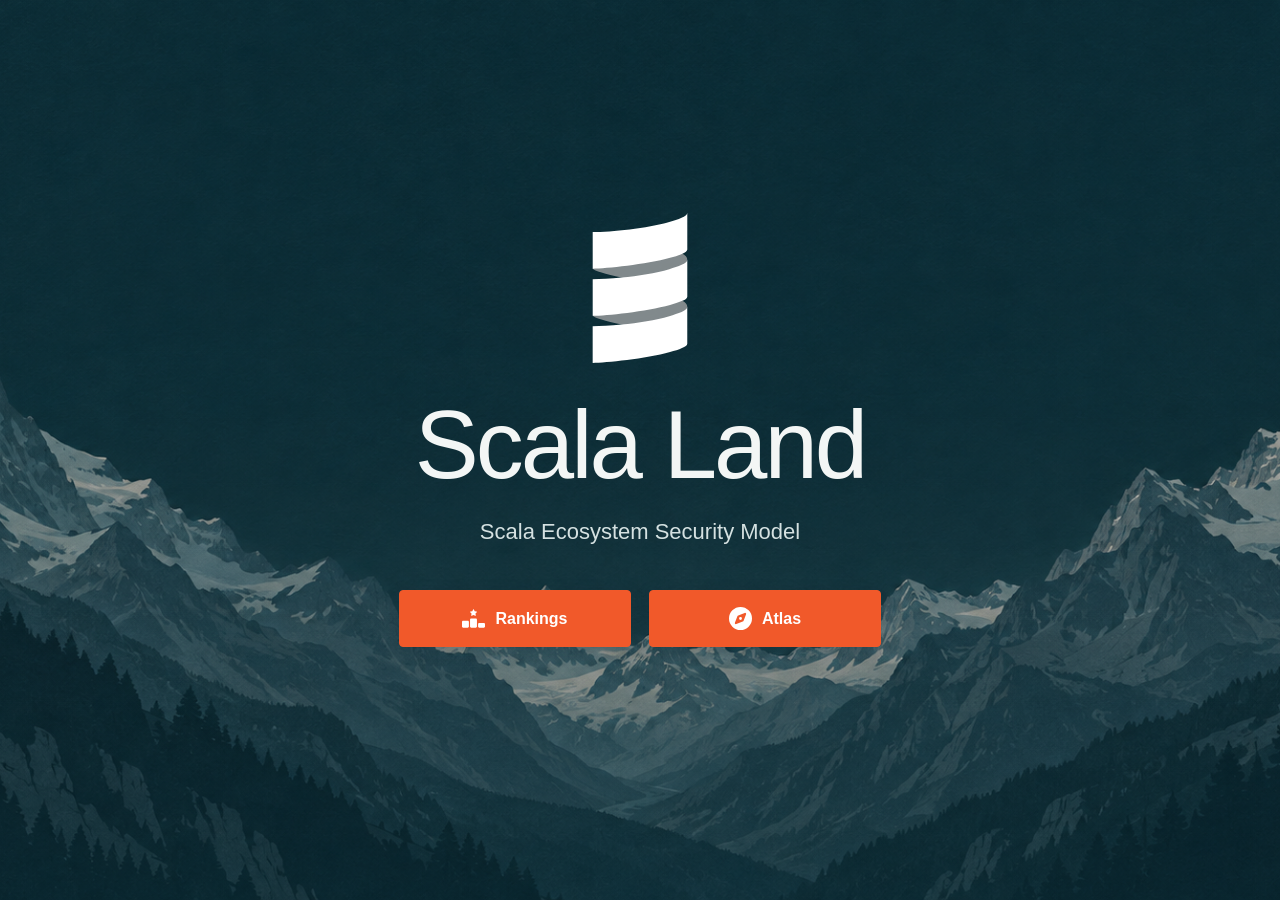
==== commit 2fe64d67: "Publish reviewed Scala Land website" ====
--- a/site/index.html
+++ b/site/index.html
@@ -1,67 +1,41 @@
 <!doctype html>
 <html lang="en">
 <head>
-<meta charset="utf-8"><meta name="viewport" content="width=device-width,initial-scale=1">
+<meta charset="utf-8">
+<meta name="viewport" content="width=device-width, initial-scale=1">
+<meta name="description" content="Scala Ecosystem Security Model. Explore project rankings and the interactive Scala atlas.">
 <meta name="referrer" content="no-referrer">
-<title>Scala ecosystem security model</title>
+<title>Scala Land · Scala Ecosystem Security Model</title>
 <style>
-:root{color-scheme:light dark;--bg:light-dark(#fff,#181818);--fg:light-dark(#202124,#f1f1f1);--muted:light-dark(#565b64,#b7bbc3);--line:light-dark(#ddd,#414141);--accent:light-dark(#175ca6,#82baff);--selected:light-dark(#eef4fa,#253342)}
-*{box-sizing:border-box}body{margin:0;background:var(--bg);color:var(--fg);font:16px/1.5 system-ui,sans-serif}main{max-width:1440px;margin:auto;padding:32px}h1{font-size:28px;margin:0 0 8px}h2{font-size:24px;margin:0 0 14px;overflow-wrap:anywhere}h3{font-size:20px;margin:24px 0 12px}p{margin:8px 0 16px}a{color:var(--accent);overflow-wrap:anywhere}button,input{font:inherit;color:inherit}button{cursor:pointer}input{background:var(--bg);border:1px solid var(--line);border-radius:5px;padding:9px;width:100%}.meta,.secondary{color:var(--muted);font-size:14px}.layout{display:grid;grid-template-columns:minmax(240px,1fr) minmax(0,2fr);gap:36px;margin-top:28px}section,aside{min-width:0}.ranking{list-style:none;padding:0}.rank-button{width:100%;text-align:left;background:none;border:0;border-bottom:1px solid var(--line);padding:13px 10px;border-radius:4px}.rank-button[aria-pressed=true]{background:var(--selected)}.rank-line{display:flex;justify-content:space-between;gap:12px}.repo-name{overflow-wrap:anywhere}.bar{height:4px;background:var(--accent);margin-top:9px}.metrics{display:flex;flex-wrap:wrap;gap:22px;border-bottom:1px solid var(--line);padding-bottom:16px}.metrics strong{display:block;font-size:24px;font-variant-numeric:tabular-nums}.metrics span{font-size:14px;color:var(--muted)}.evidence{padding-left:22px}.calculation{margin:16px 0;border:1px solid var(--line);border-radius:5px;padding:12px}.calculation summary{cursor:pointer;color:var(--accent);font-weight:600}.calculation summary:focus-visible{outline:2px solid var(--accent);outline-offset:3px}.symbols{margin:12px 0;padding-left:22px}.formula{overflow-x:auto;padding:10px 0;font-size:18px}math{font-family:math;font-size:1.1em}table{width:100%;border-collapse:collapse;font-size:14px}th,td{padding:8px 5px;border-bottom:1px solid var(--line);text-align:left;vertical-align:top;overflow-wrap:anywhere}.source-links{display:flex;gap:16px;flex-wrap:wrap;margin:14px 0}.beneficiaries{list-style:none;padding:0}.beneficiary{border-bottom:1px solid var(--line);padding:10px 0}.beneficiary-head{cursor:pointer;display:flex;gap:10px;align-items:center;flex-wrap:wrap}.beneficiary-head a{flex:1;min-width:120px}.path-toggle{border:1px solid var(--line);border-radius:4px;background:transparent;padding:6px 10px}.path{padding:12px 0 2px 20px;overflow-wrap:anywhere}.path li{margin-bottom:12px}.number{font-variant-numeric:tabular-nums;white-space:nowrap}.empty{padding:20px 0;color:var(--muted)}footer{margin-top:40px;border-top:1px solid var(--line);padding-top:16px}.category{display:block;color:var(--muted);font-size:13px;margin-top:4px}[hidden]{display:none!important}button:focus-visible,a:focus-visible{outline:2px solid var(--accent);outline-offset:3px}
-@media(max-width:760px){main{padding:18px}.layout{grid-template-columns:1fr;gap:22px}.ranking{max-height:330px;overflow-y:auto}h1{font-size:24px}.metrics{gap:18px}table{font-size:13px}.formula{font-size:16px}}
+:root{color-scheme:dark;--petrol:#002b36;--paper:#f3f6f5;--orange:#f1592a}*{box-sizing:border-box}body{margin:0;background:var(--petrol);color:var(--paper);font:16px/1.6 'Trebuchet MS',Arial,sans-serif}main{min-height:100svh;display:flex;flex-direction:column;align-items:center;justify-content:center;text-align:center;padding:60px 24px 100px;position:relative;isolation:isolate;background-image:linear-gradient(180deg,#002b3620,#002b3600 65%,#002b3625),url('[data-uri]